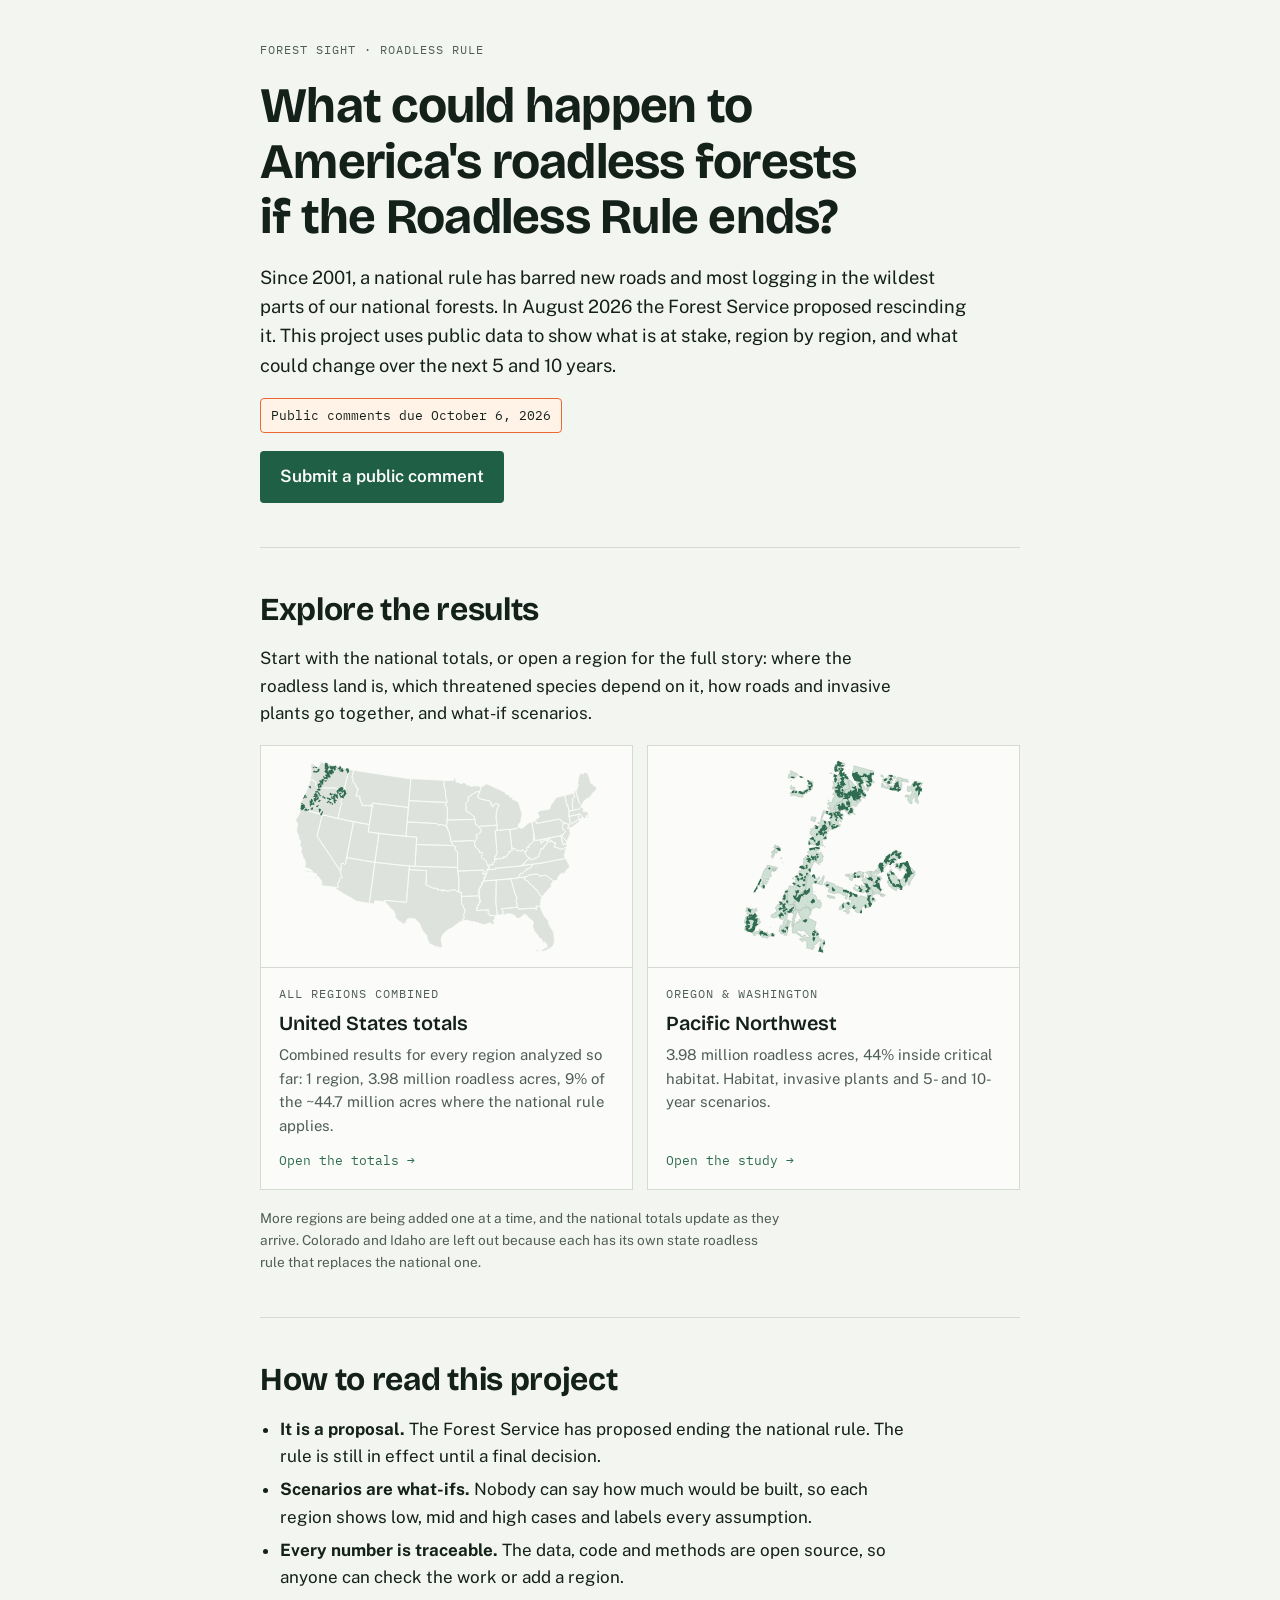
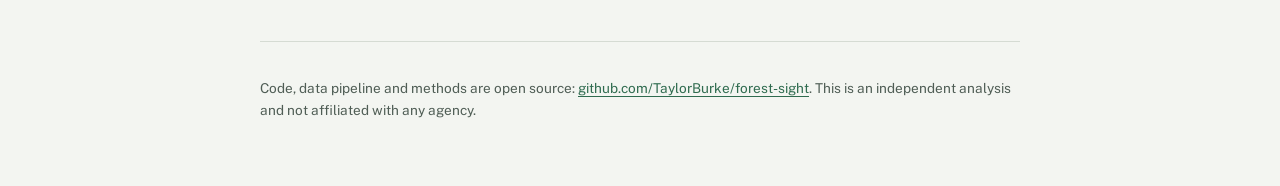
==== docs/index.html @ a88692fb "Hub cards show map thumbnails with hover effect; scenario bars share one scale across 5/10 years Co-" ====
<!doctype html>
<html lang="en"><head>
<meta charset="utf-8"><meta name="viewport" content="width=device-width, initial-scale=1">
<title>Forest Sight Roadless Rule</title>
<meta name="description" content="What could happen to America's roadless forests if the Roadless Rule ends? Open data, region by region.">
<meta property="og:type" content="website"><meta property="og:title" content="Forest Sight Roadless Rule"><meta property="og:description" content="What could happen to America's roadless forests if the Roadless Rule ends? Open data, region by region.">
<meta property="og:url" content="https://taylorburke.github.io/forest-sight/"><meta property="og:image" content="https://taylorburke.github.io/forest-sight/assets/share.png">
<meta name="twitter:card" content="summary_large_image">
<link rel="preconnect" href="https://fonts.googleapis.com">
<link rel="stylesheet" href="https://fonts.googleapis.com/css2?family=Bricolage+Grotesque:opsz,wght@12..96,500;12..96,700&family=Public+Sans:wght@400;500;600&family=IBM+Plex+Mono:wght@400;500&display=swap">
<link rel="stylesheet" href="assets/style.css">
</head><body>
<main>
<header>
  <div class="kicker">Forest Sight · Roadless Rule</div>
  <h1>What could happen to America's roadless forests if the Roadless Rule ends?</h1>
  <p class="lede">Since 2001, a national rule has barred new roads and most logging in the wildest parts of our national forests. In August 2026 the Forest Service proposed rescinding it. This project uses public data to show what is at stake, region by region, and what could change over the next 5 and 10 years.</p>
  <div class="deadline">Public comments due October 6, 2026</div>
  <a class="btn" href="https://www.regulations.gov/document/FS-2025-0001-223869" target="_blank" rel="noopener">Submit a public comment</a>
</header>

<section id="explore">
  <h2>Explore the results</h2>
  <p>Start with the national totals, or open a region for the full story: where the roadless land is, which threatened species depend on it, how roads and invasive plants go together, and what-if scenarios.</p>
  <div class="cards">
<a class="card" href="us/index.html"><div class="card-img"><svg class="thumb" viewBox="0 0 400 240" preserveAspectRatio="xMidYMid meet" aria-hidden="true"><path class="map-state" d="M326.3 106.8L323.7 97.2L302 101.5L302.7 105.5L304.5 103L305.4 103.1L306.3 101.3L306.4 101.8L307.6 102.1L308.2 102L308.3 101.1L309.3 101L309.7 100.3L311.2 100.9L311.8 100.6L311.6 101L312.4 101.4L312.7 102.6L314.6 103.1L314.3 103.8L314.8 104.3L317.1 105L317.5 104.4L318.4 105L317.5 107.3L316.9 107.7L316.6 108.8L317 109.7L318.4 109L319.2 110.4L321.4 110.4L322.1 111.2L324 112L325 111.2L326.6 111.2L327.5 110.4L330.2 109.5L330.6 107.1L330.6 106L326.3 106.8ZM346.8 75.9L345.4 75.1L344.7 73.5L342.4 74.2L343.6 78.7L343.2 79.7L344.1 80.5L343.9 79.8L347.5 77.5L346.8 75.9ZM344.8 80.5L345.2 80.9L345.8 80.7L345.3 79.3L344.8 79.6L344.8 80.5ZM99.4 26.2L94.4 25.1L89.7 45.2L90.1 46.7L89.7 47.3L90 48.8L91.4 50.4L91.6 51.6L88.6 55.6L88.3 56.6L86.9 57.6L85.3 59.9L85.4 60.9L86.5 61.4L86.8 62.1L85.5 64.5L82.4 78.6L116.5 85.1L119.5 65.9L118 63.4L117.2 64.2L117.3 65L116 64.6L115.3 64.9L115.1 64.4L113.7 64.6L112.8 64L112.1 64.9L110 64.2L109.4 65.1L108.7 64.2L108.4 61.6L107.9 61.1L107.3 61.3L106.8 60.6L107.1 59.1L106.1 57.3L106.1 55.2L105.7 55.1L106 54.5L105.4 53.7L105 53.6L102.9 55.1L102.4 54.2L101.8 54.1L102.4 53L102.1 52.4L103.2 51.8L102.9 49.6L103.4 49.5L104.7 46L103.2 45.8L103.1 44.9L102.4 45.1L102.5 44.4L101.9 44.2L102 43.3L100.4 40.2L98.4 38.5L99.1 38.2L98.6 37.6L99 37.3L99 36.5L97.7 34L99.4 26.2ZM345.2 63.4L344.1 62.5L339.7 48.1L339.5 48.7L338.6 48.4L337.9 49.1L338.2 50.8L337.9 51.2L338.3 51.7L337.8 53L338.7 54.2L338.6 54.9L336.4 57.3L337 58.7L336.1 63.1L336.8 67.5L336.5 68.8L336.9 69.4L337.3 69.7L343.8 68.2L344.9 66.6L346.6 66L346.6 65.3L347.3 65.5L345.5 64.2L345.2 63.4ZM59.7 97.5L65.6 74.6L41.4 67.7L41.3 68.9L40.8 68.5L40.4 68.9L41.3 70.3L41.2 72.3L40.4 72.8L40.7 73.4L39.8 74.4L39.7 75.9L36.9 79.3L36.8 81L37.9 82.6L38.7 85.2L38.6 87.1L37.8 88.5L37.8 91.1L37.4 92.1L39.8 97.1L40.2 99.1L39.5 100.5L40.5 100.7L41.9 102.6L41.3 107.4L41.6 108.4L43.1 110.1L42.4 115.1L43.5 116.7L44.9 121.2L46.8 123.6L46.5 125.2L47.7 126.3L47 127.7L47.3 128.3L46.6 130.6L47.7 132L49.7 132.3L52.2 133.7L53.1 133.7L54.4 135L55.2 136.8L57.1 138L58.8 138.1L59.3 139.4L58.9 140.3L59.7 141L61 141L64.3 145.7L64.7 148.3L64.4 150.2L64.9 150.6L64.8 151.3L82.4 153.2L83.1 151.6L81.8 150.4L82.3 149.2L82.2 148L82.7 148L83.7 147.1L84.2 144.1L85 143.1L87.2 142.1L87.1 141.4L85.9 140.2L85.8 138.2L85 136.7L85.2 135.7L59.7 97.5ZM53 136.7L53.6 137.1L54.3 136.7L52.8 135.6L52.1 135.8L50.5 134.9L50 135.3L48.3 134.9L47.5 133.9L46.4 134L46.7 135.1L47.9 135.5L48.7 136.8L50.3 136.4L51.5 136.9L53 136.7ZM50.7 141.8L51.3 142.9L52.3 142.7L51.5 141.6L50.7 141.8ZM38.4 101.7L38.9 102.9L39.6 102.8L39.1 101.6L38.4 101.7ZM54.4 140.9L54.5 141.7L55.1 141.8L55.2 140.9L54.4 140.9ZM57.2 141.8L58 143.7L59.5 144L59.1 142.4L58.2 141.7L57.2 141.8ZM56.3 145.2L57.2 147.7L58.3 147.6L57.2 145.1L56.3 145.2ZM332.2 98.8L333 97.7L333.9 94.7L333.4 88.8L331.2 89.1L331.4 88L332.1 87.8L332.4 84.9L327.2 83.2L325.3 86.6L326 87.4L325.4 89L325.7 89.9L326.5 90L326.7 90.9L327.3 90.9L329.2 92.5L327.1 94.5L327.2 95.1L325.6 96.4L325.2 97.6L325.6 98.1L325.5 99L327.2 100.3L329.8 103.4L331.2 101.7L332.2 98.8ZM298.4 138.7L289.8 139.5L287.7 141L285.5 141.8L284.3 144.4L286.5 145.8L287.7 145.8L290.2 149.6L291.8 150.3L292.9 151.7L294.8 152.7L294.8 153.7L295.5 153.9L296.3 155L298.1 155.8L299.1 158.7L300.8 159.8L301.7 162.4L304 163L304.1 162.3L306.2 160.4L306.9 158.7L308.6 157.7L311.1 154.3L312.2 153.9L313.5 152L313.2 150.5L314 148.5L315.1 147L316.3 146.3L307.4 140L300.3 141L300.3 140.1L299.1 138.9L298.5 139.5L298.4 138.7ZM263.5 50.1L243.7 41L242.1 41.6L238.8 43.9L238 43.7L233.7 55.3L234.8 55.7L235.4 57L241.1 58.1L243.5 59.1L244.3 58.8L246.7 59.4L246.6 60.3L248.6 61.1L248.2 63.7L249.5 63.5L249.1 64.9L249.6 65.6L250.9 65.7L251 64.7L252.5 62.6L254.4 62.5L257.3 63.8L255.2 66.8L253.9 72.9L253.7 78.8L255.1 85.7L254.6 91.6L268.5 90.1L268.5 90.6L276.5 89.3L278.1 87.3L277.9 84.6L279.2 83.8L280.7 81.7L280.7 79.2L281.9 73.8L277.7 60.5L272 57.9L271.1 57.9L272 56.1L270.7 55.3L269.1 56L268.1 54.6L267.7 52.4L265.5 53.2L264.2 52L263.5 50.1ZM236 153.5L236.9 153.1L236.1 152.5L236.7 152.7L236.7 152.2L237.3 152L237.1 151.5L237.7 151.4L237.8 151.8L238.3 151L238.2 148.8L238.5 149.3L238.9 148.8L238.2 148.6L238.4 148L238.6 148.5L239 148.4L238.7 147.3L239 147.7L239.8 147.5L240.2 146.9L239.8 146L240.4 146L240.6 145.3L241.2 145.1L241 144.3L240.5 144L241 143.2L240.4 143.2L240.8 142.5L241.2 143.1L241.5 142.8L241.3 141.8L242.1 142L241.7 141.5L242.3 140.9L241.9 141L241.6 140.4L243.2 139.6L242.7 139.2L242.9 138.9L243.5 139L242.9 138.2L238.9 138.5L240.7 135.9L240 134.4L212.1 135.5L213.4 144.2L213.3 158L214 158.8L215.2 158.3L216.2 158.7L216.3 162.9L235.1 162.3L235.4 161.9L234.8 161.4L235.6 161.2L235.8 160.1L235.4 160.4L235.1 159.6L235.6 158.8L235.1 159.4L234.7 159.2L235.1 158.5L234.5 158.9L234.8 158.4L234.4 157.9L235.1 157.6L234.4 157L235.7 157L234.9 156.3L235.9 156.2L235.4 155.6L235.7 154.9L235.2 154.5L235.9 154.7L235.8 154.3L236.5 154.2L236.6 153.7L236 153.5ZM253.4 169.9L253.9 146.1L253.2 145.4L239.8 146.3L240.2 146.8L239.8 147.5L239 147.7L238.7 147.3L238.8 148.5L238.4 148L238.2 148.6L238.9 148.8L238.5 149.3L238.2 148.8L238.3 151L237.8 151.8L237.7 151.4L237.1 151.5L237.3 152L236.7 152.2L236.7 152.7L236.1 152.5L236.9 153.1L236 153.3L236.6 153.7L235.8 154.3L236 154.7L235.2 154.4L235.7 155L235.4 155.7L235.9 156.1L235 156.2L234.9 156.6L235.7 157L234.4 157L235.1 157.6L234.4 157.9L234.8 158.4L234.5 158.9L235.1 158.5L234.7 159.2L235.1 159.4L235.6 158.8L235.1 160L235.4 160.4L235.8 160.2L235.6 161.2L234.8 161.4L235.4 161.9L234.8 162.9L235.2 163.1L235.6 162.5L235.8 163.1L235.2 164.3L235.9 164.5L235.3 165.3L235.6 165.6L236.2 165.1L235.8 165.8L236.5 166.2L235.7 165.9L235.6 166.4L236.6 166.7L236.5 167.4L237.3 167.2L236.6 167.8L236.5 168.6L236.2 168.3L235.4 168.7L235.5 169.2L236.2 169.2L236.1 168.7L236.5 169L236 169.8L235.5 169.6L236.1 170L235.4 170.5L235 171.7L234.4 171.5L234.3 172.1L234.9 172.2L234.2 172.3L234.1 173.3L233.3 173.2L234.1 173.6L233.3 174.1L233.7 175.3L233 175L233.4 176L232.5 176.2L233.2 177.7L232.7 178.2L245.5 177.4L244.9 180.2L246.1 181.7L247 183.8L249.6 183.4L251.7 183.8L252.1 183.2L255.1 183.4L253.4 169.9ZM228.7 102.4L204.8 103.3L204.9 103.7L205.5 103.5L205.5 105.4L206.6 105.9L206.9 107.6L208.7 108.8L209.8 108.7L210.2 109.3L209.8 109.6L210.2 109.9L209.6 109.9L208.8 111.4L210.1 112.6L210.5 114L212 114.5L212.1 135.5L240 134.4L240.7 135.9L238.9 138.5L243.1 138.2L243.7 137L243 136.2L244 136.1L243.4 135.6L244.1 135.1L243.7 133.7L244.2 133.6L244.4 134.5L244.9 133.1L245.8 133.4L246.3 130.3L245.8 130.3L245.3 129.5L245 129.6L245.2 130.2L244.5 129.8L243.6 128L244.1 127.1L243.4 126L243.4 124.7L241.2 123.2L240.6 123.4L240.7 122.8L239.5 122.3L237.9 120.9L237.8 120L239.1 115.8L237.1 115L236.4 115.9L235.8 115.4L235.2 112.9L231.2 109.3L230.2 106.2L230.6 104.2L228.7 102.4ZM156.2 35L99.4 26.2L97.7 34L99 36.5L99 37.3L98.6 37.6L99.1 38.2L98.4 38.5L100.4 40.2L102 43.3L101.9 44.2L102.5 44.4L102.4 45.1L103.1 44.9L103.2 45.8L104.7 46L103.4 49.5L102.9 49.6L103.2 51.8L102.1 52.4L102.4 53L101.8 54.1L102.4 54.2L102.9 55.1L105 53.6L105.4 53.7L106 54.5L105.7 55.1L106.1 55.2L106.1 57.3L107.1 59.1L106.8 60.6L107.3 61.3L107.9 61.1L108.4 61.6L108.7 64.2L109.4 65.1L110 64.2L112.1 64.9L112.8 64L113.7 64.6L115.1 64.4L115.3 64.9L116 64.6L117.3 65L117.2 64.2L118 63.4L119.5 65.9L120.1 61.8L158.8 66.6L161.4 35.4L156.2 35ZM212 131.5L212 114.5L210.5 114L210.1 112.6L208.8 111.4L209.6 109.9L210.2 109.9L209.8 109.6L210.2 109.2L209.7 108.6L208.9 108.9L207.6 107.8L167.3 106.7L165.9 130.4L212 131.5ZM262.2 119.2L263 120.2L264.5 120.8L265.1 120.2L265.5 118.2L266.4 117.9L266.7 116.7L267.8 115.9L267.5 114.3L268.5 114.1L269.1 114.5L270.1 113.6L271.2 113.4L271.3 112.7L270.7 112.5L270.9 112L270.4 111.4L270.9 111L268.5 90.1L252.7 91.7L254.4 110.7L253.9 111.1L254.2 111.8L253.8 112.5L254.8 113.8L254.6 114.6L255 115.5L253.3 119.3L253.1 119.1L252.4 119.6L252.9 120.3L252.3 120.8L252.7 120.9L252.2 121.3L252.4 121.9L252.1 122.2L252.5 122.4L251.9 122.4L252.4 122.9L252 123.1L253 123.4L253.2 122.1L253.6 122.5L254.5 122.2L254.6 122.7L254.9 122.7L255 121.6L255.5 122.1L256.3 121.8L258.1 122.8L258.4 121.8L259.7 121L260.3 121.7L260.8 121.6L260.9 122.1L261.7 121.3L261.8 119.8L262.6 119.6L262.2 119.2ZM188.5 60.8L159.4 59.2L157.4 82.2L189.1 84L191.8 85.9L192.9 85.1L196.3 85.3L196.9 85.9L199.5 86.9L199.9 88L200.9 88.2L199.8 86.2L200.9 83.2L200.7 82.4L200.2 82.3L200.5 81.1L200 80.6L200 80.2L200.9 80.2L200.9 66.1L199.6 65.1L198.7 63.7L200.2 62L200.3 61.1L188.5 60.8ZM146.6 128.9L165.9 130.4L167.8 98.8L126.8 94.7L122.5 126L146.6 128.9ZM324.6 96.1L325.7 96.1L327.2 95.1L327.1 94.5L329.2 92.5L327.3 90.9L326.7 90.9L326.5 90L325.7 89.9L325.4 89L326 87.4L325.3 86.6L327.2 83.1L326.8 82.7L325.3 82.6L324.6 81.8L324.3 80.2L323.1 80L322.4 79.1L297.2 84L296.5 80L294.9 81.3L292.5 82.2L295.8 102.5L323.8 97.2L324.6 96.1ZM81.9 46.2L89.9 48.1L89.7 47.3L90.1 46.7L89.7 45.2L94.4 25.1L62.6 16.8L63.8 18.5L63.6 19L62.2 19.2L62.3 21.4L61.4 22.3L59.1 21.9L54.1 18.5L53.7 19.8L53.1 20.5L52.8 22.2L53.5 24.5L53.3 25L53.7 25.3L53.4 27.3L53.6 28.4L53.2 32.9L52.1 36L55.6 36.9L56 38.1L57.4 38.2L58.4 39.5L58.1 42.7L58.5 43.1L60.5 44.3L62.9 43.8L64.8 44L66.4 44.9L66.6 45.4L69.6 45.1L70.3 45.7L71.8 45.9L75.6 45.2L81.9 46.2ZM235.1 162.3L216.3 162.9L216.4 170.9L217.9 172.6L217.9 174.1L218.7 174.7L218.5 175L219.2 175.8L218.9 176.3L219.6 177.4L220 177.2L219.8 177.9L220.2 178.4L219.7 178.7L220.1 179.1L219.9 180L218.7 182.3L219 183.1L218.6 183.9L219 184.2L219.1 186.1L217.6 188L218.4 189.7L219 188.9L222.4 188.6L226.5 190L228.8 190.3L230.2 189.8L231.7 191.1L233.3 190.9L235.7 192.2L238 192.7L237.7 193.3L238.3 193.6L240.9 193.2L242.3 193.3L244.4 192.2L247.3 191.5L248.3 192.2L248.5 194L250 193L250.9 193.3L252.1 191.1L250.9 190.4L250.4 189.5L252.4 187.1L252.6 185L251.9 183.8L249.6 183.4L247.4 183.9L246.7 183.5L246.1 181.7L244.9 180.2L245.5 177.4L232.7 178.2L233.2 177.7L232.5 176.2L233.4 176L233 175L233.7 175.3L233.3 174.1L234.1 173.6L233.3 173.2L234.1 173.3L234.2 172.3L234.9 172.2L234.3 172.1L234.4 171.5L235 171.7L235.4 170.5L236.1 170L235.5 169.6L236 169.8L236.5 169L236.1 168.7L236.2 169.2L235.5 169.2L235.4 168.7L236.2 168.3L236.5 168.6L236.6 167.8L237 167.8L237.3 167.2L236.5 167.4L236.6 166.7L235.6 166.4L235.7 165.9L236.5 166.2L235.8 165.8L236.2 165.1L235.6 165.6L235.3 165.3L235.9 164.5L235.2 164.3L235.8 163.1L235.6 162.5L235.1 163.1L234.8 162.9L235.1 162.3ZM356.2 40.3L356 38.4L353.1 29.9L350.2 28.4L347.2 30.7L346.2 30.4L345.9 29.1L344.9 29.1L342.5 36L342.8 38.2L342.2 38.9L342 40.2L342.8 42.4L342.2 43.4L342.4 43.9L341.2 46L341.9 46.8L340.9 46.7L341 48.3L340.3 47.6L339.7 48.1L344.1 62.5L345.4 63.5L345.5 64.2L347.4 65.4L346.9 64.1L347.1 63.8L347.7 64.1L347.9 63.7L347.1 63.6L346.9 62.8L348.4 60.2L350.7 58L351.3 57.9L351.8 56.9L352.5 57.6L352.9 57.1L352.6 56.6L353.3 56.6L353.6 56L355.2 56.5L355.7 55.3L355.2 54.6L356.1 54.4L356.6 53.5L357.7 52.8L357.8 51.4L359.2 50.4L359.3 49.7L360.5 49.5L363.1 45.5L360.8 43.1L360.1 43.1L359.9 43.7L358.8 42.7L359 41.9L358.3 41.2L358.7 41L358.4 40.4L356.2 40.3ZM328.1 53.4L319.3 55.7L317.9 57.1L315.2 61.5L313.3 63.3L311.7 68.2L301 70.2L298.4 72.2L299.5 73.6L299.7 75L300.9 76.2L300.5 77L296.5 80L297.2 84L322.3 79.1L323.1 80L324.3 80.2L324.6 81.8L325.3 82.6L326.8 82.7L327.2 83.2L332.4 84.9L332.1 87.8L331.3 88.1L331.5 89.3L336.8 87.5L344.3 81.6L344.1 80.5L343 79.7L334.1 84.9L333.8 84.7L333.2 83.9L334.4 82.7L333.8 82.1L332.6 76L332.8 70.6L331.4 64.6L330.9 63.9L330.3 64.4L330.4 62.9L329.4 60.9L329.4 57.7L328.6 56.5L328.1 53.4ZM332.1 87.4L332.1 87.4L332.1 87.4L332.1 87.4ZM332.1 87.5L332.1 87.5L332.1 87.5L332.1 87.5ZM99.3 82.2L65.6 74.6L59.7 97.5L85.2 135.7L85.3 134.9L85.9 134.4L85.7 131.8L85.9 129.4L86.3 129L86.1 127.2L88.5 127.2L89.2 128.4L89.7 128.4L90.7 127.2L99.3 82.2ZM336.9 59.7L336.5 56.9L337.6 56.3L338.6 54.9L338.7 54.2L337.8 53L338.3 51.7L337.9 51.1L338.2 50.8L328.1 53.4L328.6 56.5L329.4 57.7L329.4 60.9L330.4 62.9L330.3 64.4L330.9 63.9L331.4 64.6L332.7 70.6L337.3 69.7L336.5 68.8L336.8 67.5L336.1 63.5L336.9 59.7ZM334.1 84.9L343.5 79.3L342.3 74.1L336.9 75.4L336.7 75.7L336.6 75.4L332.8 76.3L333.8 82.1L334.4 82.7L333.2 83.9L333.8 84.7L334.1 84.9ZM325.4 97.1L325.8 96.2L325.1 96L324.5 96.1L323.7 97.2L326.3 106.8L330.6 106L329.8 103.4L327.2 100.3L325.5 99L325.4 97.1ZM156.6 169.3L159.9 130L122.5 126L116.4 170.3L122 171L122.4 167.5L133.5 168.8L132.9 168.1L133.1 167.1L156.6 169.3ZM328.9 121.7L301.3 127.1L292.7 128.1L292.8 130.1L291.9 130.2L291 132.1L289.9 131.9L289 132.4L287.9 133.9L287.3 133L286.4 134.3L285.7 134.4L285.4 135.6L284.4 135.9L282.5 137.7L280.1 138.4L279.3 139.3L279.3 140.5L277.8 141L277.8 142.9L285.5 141.8L287.7 141L289.8 139.5L298.4 138.7L298.5 139.5L299.1 138.9L300.3 140.1L300.3 141L307.4 140L316.3 146.3L318.5 145.5L319.9 146.1L320.4 143L321.7 140.7L323.6 138.8L325.1 138L326.5 137.7L327.8 138.3L330 134L333.2 131.7L333 129L328.9 121.7ZM243.5 59.1L235.4 57L234.8 55.7L233.7 55.3L235.8 49.5L232.1 49.5L225 54.6L224.6 54.3L224.1 54.6L224 55.1L223.5 55L223.7 59.6L221.5 61.1L220.6 62.5L220.6 63.6L221.4 63.8L221.9 64.6L221.3 65.9L221.2 70.1L222.7 71.5L223.9 71.5L224.5 72.4L226 72.9L226.6 74.2L229.6 76.1L230.3 77.4L230.7 80.6L231.6 81.4L231 82.4L231.2 84.2L231.8 85.5L233.8 86.2L234.3 87.2L255.1 85.7L253.7 78.8L253.9 72.9L255.2 66.8L257.3 63.8L254.4 62.5L252.5 62.6L251 64.7L250.9 65.7L249.6 65.6L249.1 64.9L249.5 63.5L248.2 63.7L248.6 61.1L246.6 60.3L246.7 59.4L244.3 58.8L243.5 59.1ZM66.4 44.9L63.3 43.7L60.5 44.3L59.6 43.9L58.1 42.7L58.5 40.3L58.3 39.2L57.4 38.2L56 38.1L55.6 36.9L52.1 36L52.4 38L51.8 38.5L51.6 40.6L46.6 53.2L44.9 56.4L43.7 57.5L42.6 59.8L41.1 61.3L42 62.8L41.1 63.9L41.2 67.4L44.3 68.6L82.4 78.6L85.5 64.5L86.8 62.1L86.5 61.4L85.4 60.9L85.3 59.9L86.9 57.6L88.3 56.6L88.6 55.6L91.6 51.6L91.4 50.4L90.3 49.5L89.9 48.1L78.9 45.5L78 45.8L75.4 45.2L74.9 45.6L73.3 45.5L71.8 45.9L70.3 45.7L69.6 45.1L66.6 45.4L66.4 44.9ZM204.6 100.8L203.4 95.7L202.9 95.7L203.1 93.7L202.5 92.8L202.7 92.3L202 92.1L201.4 90.7L201.2 88.3L199.9 88L199.5 86.9L195.9 85.2L192.9 85.1L191.9 85.9L189.4 84.5L189.1 84L157.4 82.2L156.1 97.9L167.8 98.8L167.3 106.7L207.6 107.8L206.9 107.5L206.5 105.9L205.5 105.4L205.5 103.5L204.8 103.7L204.9 103.1L204.1 102.2L204.6 100.8ZM302 168L302.5 165.4L304 163L301.7 162.4L300.8 159.8L299.1 158.7L298.1 155.8L296.3 155L295.5 153.9L294.8 153.7L294.8 152.7L292.9 151.7L291.8 150.3L290.2 149.6L287.7 145.8L286.5 145.8L284.4 144.5L284.5 143.4L285.6 142.3L285.6 141.8L269.7 143.9L274.3 160.2L276.1 163.5L275.9 164.2L276.8 164.7L275.7 165.8L275.5 168.6L276.4 170.4L276.3 173.2L278.3 176.7L296.2 175.5L296.6 177L297.4 177L297.6 175.3L297.2 174.1L297.7 173.2L300.1 173.8L301.8 173.5L301.4 173.2L301.8 171.5L301.4 171L302.2 169.2L302 168ZM275.6 168.7L275.7 165.8L276.8 164.7L275.9 164.2L276.1 163.5L274.3 160.2L269.7 143.9L253.2 145.3L253.9 146.1L253.4 169.9L255.1 183.4L256.5 182.9L257.4 183.3L260.9 182.3L261.3 181.7L260.9 181.6L261.7 180.6L261.1 180.1L261.3 178.8L259.7 177.4L259.8 176.4L277.2 174.6L276.3 173.2L276.4 170.4L275.6 168.7ZM116.5 85.1L99.3 82.2L91.8 120.9L122.5 126L126.8 94.7L115.2 93L116.5 85.1ZM294.6 95.4L292.5 82.2L288.4 83.7L282.5 88.9L280.8 89.2L278.4 88L278.1 87.3L276.5 89.3L268.5 90.6L270.9 111L271.3 110.6L272.2 111.1L273.1 110.6L274 111.3L274.8 112.9L276.9 113L278.3 113.8L279.1 113.1L280.5 113.8L281.4 113.5L282.8 112.2L283.3 113.5L284.2 113.7L285 114.7L286.5 114.2L286.6 113.1L287.3 112.8L286.8 111.4L287.6 109.4L288.3 109.6L288.6 110.4L289 109.8L289.4 109.9L288.9 108.7L289.3 108.5L289.5 107.1L290.1 107L290.6 105.8L291.2 106.3L292.1 105.8L293.8 103.6L294.6 97.9L293.8 95.9L294.6 95.4ZM212 131.5L159.9 130L159.6 133.9L178.4 135L177.7 150.3L178.2 150.2L179.6 151.8L180.5 151.5L181.5 151.9L181.8 151.3L182.8 152.3L182.9 153.2L184.2 153.2L185.6 154L186.6 153.8L187.4 154.6L188.2 153.8L189.4 154.2L189.8 153.9L189.9 155.1L190.8 155.2L190.7 156.1L191.5 156.3L192.6 155.2L193.2 156L194 155.9L194.2 156.6L195.6 155.9L196.1 157.4L197.1 155.6L198.5 156.6L199.1 155.9L199.6 156.1L199.4 156.5L200.7 157L201.2 157.7L201.5 157.1L202.2 157.2L202.5 156.6L203.4 156.3L204.5 156.6L206.1 155.7L206.4 156.2L208 156.3L208.5 155.5L210.1 156.3L210.8 157.2L211.5 157.1L211.6 157.6L213.2 158.1L213.4 144.2L212.1 135.5L212 131.5ZM278.4 130.1L254.3 132.3L252.9 132.1L253.1 133.5L245.3 134L244.3 134.5L243.9 134.2L244.1 135.2L243.4 135.6L244 136.1L243 136.3L243.7 136.9L242.9 138.2L243.5 139L242.9 138.9L242.7 139.2L243.2 139.6L241.6 140.4L241.9 141L242.3 140.9L241.7 141.5L242.1 142L241.3 141.8L241.5 142.8L241.2 143.1L240.8 142.5L240.4 143.2L241 143.2L240.5 144L241 144.3L241.2 145.1L239.8 146.3L277.8 142.9L277.8 141L279.3 140.5L279.3 139.3L280.1 138.4L282.5 137.7L284.4 135.9L285.4 135.6L285.7 134.4L286.4 134.3L287.3 133L287.9 133.9L289 132.4L289.9 131.9L291 132.1L291.9 130.2L292.8 130.1L292.5 129.5L292.8 127.9L278.4 130.1ZM142.8 96.7L156.1 97.9L158.7 66.5L120.1 61.8L115.2 93L142.8 96.7ZM345.6 66.2L343.8 68.2L332.8 70.6L332.7 76.3L336.6 75.4L336.7 75.7L336.9 75.4L344.7 73.5L345.4 75.1L346.8 75.9L347.5 77.5L348.3 78L348.8 77.7L349.3 78.9L350.7 77.8L353.6 77.9L354.6 77.3L353.7 75.8L353.2 76L353.1 76.7L351.7 76.9L351.4 76.4L350.7 76.1L352.9 74.6L352.8 75.5L353.5 75.6L353.9 75L353.8 73.3L353 71.7L352.1 70.9L348.5 71.2L348 70.5L348 68.4L348.4 67.6L348 67L347 67.1L346.6 66L345.6 66.2ZM302.3 126.9L328.9 121.7L327.5 118.9L327.5 118L328.5 115.4L328.9 111.9L329.7 111.1L330.2 109.5L327.5 110.4L326.6 111.2L325 111.2L324 112L322.1 111.2L321.4 110.4L319.2 110.4L318.4 109L317.1 109.8L316.6 108.6L317.9 106.5L317.6 105.3L316.2 104.4L314.4 104L314.6 103.1L313.9 102.6L312.9 102.7L312.6 104.2L309 102.2L309.1 104.6L306.9 108.3L306 107.8L304.9 111.4L303.7 111.3L302.5 110.5L302.1 113.1L299.8 118.1L300.3 118.5L299.7 119.2L299.9 119.6L299 120.4L298.5 120.1L297.3 121.1L296.7 120.7L296.6 121.7L294.7 122.6L293.7 121.9L292.7 123.1L291.9 123.3L290.2 122.3L289.8 120.9L287.8 123.4L285.6 124.9L284.9 126.8L283.8 127.3L283.5 128.2L280.3 129.7L302.3 126.9ZM317.1 105L317.8 106L318.4 105L317.5 104.4L317.1 105ZM230.6 79.5L200 80.2L200.5 81.1L200.1 82L200.7 82.4L200.9 83.2L199.8 86.2L200.7 88.2L201.2 88.3L201 89.3L201.8 91.7L202.7 92.3L202.5 92.8L203.1 93.7L202.9 95.7L203.4 95.7L203.4 96.2L203.9 96.4L203.7 97.2L204.2 97.6L203.9 97.6L203.9 98.4L204.4 98.6L204.1 99.5L204.6 100.8L204.1 102.1L204.8 103.2L213.7 103.2L228.7 102.4L230.2 104.2L230.8 104.2L230.6 102.8L232.3 101.8L232.4 100.6L233.2 99.5L233.1 98.4L232.1 97.3L232.4 95.9L234.7 95.4L236.4 94.3L236.6 93.1L237.3 92.5L237.4 91L237.2 90.1L235.9 89.3L235.5 88.3L234.2 87.4L233.9 86.2L231.8 85.4L231 82.9L231.6 81.4L230.7 80.7L230.6 79.5ZM122.5 126L91.8 120.9L90.7 127.2L89.9 128.3L89.2 128.4L88.4 127.1L86.1 127.2L86.3 129L85.9 129.4L85.7 131.8L85.9 134.4L85.3 134.9L85 136.7L85.8 138.2L85.9 140.2L87.1 141.4L87.2 142.1L85.2 142.9L84.2 144.1L83.7 147.1L82.7 148L82.2 148L82 148.8L82.3 149.2L81.8 150.4L82 150.9L82.9 151.2L82.9 152.6L82.3 153.3L81.3 153.1L80.4 153.9L80.2 154.9L103 168.3L116.4 170.3L122.5 126ZM188.2 153.8L187.4 154.6L186.6 153.8L185.6 154L184.2 153.2L182.9 153.2L182.8 152.3L181.8 151.3L181.5 151.9L180.5 151.5L179.6 151.8L178.2 150.2L177.7 150.3L178.4 135L159.4 133.9L156.6 169.3L133.1 167.1L132.8 167.9L133.7 169.1L134.5 169.4L135.4 171.6L137 172.5L140.3 176.9L141.5 177.4L143.3 179.1L143.6 180.9L144.5 182.2L144.4 184.6L145.4 187L147.3 188.3L148.4 189.7L150.1 190.3L150.5 191L151.6 191.2L153.3 192.8L154.5 192.8L155.4 191.4L156.3 191.1L156.3 190.1L157.9 187.1L159.9 187.1L160.4 186.2L162.1 187.1L163.8 187L165 187.5L165.7 187.1L165.7 187.5L166.6 187.5L167.2 189L167.6 188.7L167.5 189.5L168.8 190L171.3 192.9L172.3 196.4L173.4 197.8L173.7 199.5L176 201.9L176.4 203.4L178.9 205.2L179.1 205.9L178.6 207.2L179.3 207.7L179.2 209.5L180.4 210.9L181.5 214.4L183.5 214.7L184.4 215.8L186.1 215.9L187.8 217.3L191.6 217.5L192.6 218.7L193.6 219L193.6 218.5L194.3 218.1L195.7 218.1L194.1 209.2L195 206.2L196.7 203.3L201.8 199L208.1 195.8L209.7 194L212.7 192.2L212.9 191.4L216.9 189.5L218.4 189.7L217.6 188L219.1 186.1L219 184.2L218.6 183.9L219 183.1L218.7 182.3L219.9 180L220.1 179.1L219.7 178.7L220.2 178.4L219.8 177.9L220 177.2L219.6 177.4L218.9 176.3L219.2 175.8L218.5 175L218.7 174.7L217.9 174.1L217.9 172.6L216.4 170.9L216 158.4L213.9 158.8L213.5 158L213 158.2L212.6 157.7L211.6 157.6L211.5 157.1L210.8 157.3L210.1 156.3L208.5 155.5L208 156.3L206.4 156.2L206.1 155.7L204.5 156.6L203.4 156.3L202.5 156.6L202.2 157.2L201.5 157.1L201.2 157.7L200.7 157L199.4 156.5L199.6 156.1L199.2 155.9L198.5 156.6L197.8 156.4L197.5 155.6L197 155.6L196.1 157.5L195.7 157.1L195.6 155.9L194.2 156.6L194 155.9L193.2 156L192.6 155.2L191.3 156.3L190.6 155.9L190.8 155.2L189.9 155.1L189.8 153.9L189.4 154.2L188.2 153.8ZM197 37.2L161.4 35.4L159.4 59.2L200.3 61.1L200.2 58L199.1 55.6L199.4 53.3L198.9 52.7L198.9 48.1L197.4 43.8L197.2 40.6L197.7 39.6L197 37.2ZM285.6 124.9L287.8 123.4L289.8 120.9L288.8 121L288.4 120.3L287.6 120.2L287.4 119.5L286.1 118.3L286.2 117.9L284.9 116.6L285.3 115.8L284.9 114.3L283.3 113.5L282.9 112.2L280.6 113.8L279.1 113.1L278.3 113.9L276.9 113L274.8 112.9L274 111.3L273.1 110.6L272.1 111.1L271.2 110.6L270.4 111.4L270.9 112L270.7 112.5L271.3 112.7L271.2 113.5L270.1 113.6L269.1 114.5L268.5 114.1L267.5 114.3L267.8 115.9L266.7 116.7L266.4 117.9L265.5 118.2L265.1 120.2L264.5 120.8L263 120.2L262.3 119.1L262.6 119.6L261.8 119.8L261.7 121.3L260.9 122.1L260.8 121.6L260.3 121.7L259.7 121L258.4 121.8L258.1 122.8L256.1 121.7L255.5 122.1L254.9 121.6L254.8 122.8L254.5 122.2L253.6 122.5L253.1 122.1L253.2 123.1L252.4 123.2L251.7 124.3L252.4 125.7L249.9 126.6L249.8 127.5L250.4 128.5L250.2 129.1L247.2 128.2L246.3 128.7L245.8 129.7L246.3 130.3L245.9 131.4L246.3 131.9L245.8 132.2L246.1 132.7L245.7 133.5L244.9 133.1L244.6 134.1L253.1 133.5L252.9 132.1L254.3 132.3L280.2 129.9L283.5 128.2L283.8 127.3L284.9 126.8L285.6 124.9ZM243.6 133.8L243.9 134.2L244.2 134.2L244.2 133.6L243.6 133.8ZM312.6 104.2L312.4 101.4L311.6 101L311.8 100.6L311.2 100.9L309.7 100.3L309.3 101L308.3 101.1L308.6 101.4L308.2 101.4L308.5 101.7L308.2 102L306.9 102L306.2 101.3L305.4 103.1L304.5 103L302.6 105.5L302 101.5L295.8 102.5L294.6 95.4L294 95.6L294.6 97.9L293.8 103.6L292.1 105.8L291.2 106.3L290.6 105.8L290.1 107L289.5 107.1L289.3 108.5L288.9 108.7L289.4 109.9L289 109.8L288.6 110.4L288.3 109.6L287.6 109.4L286.8 111.4L287.3 112.8L286.6 113.1L286.5 114.2L285 114.6L285.3 115.8L284.9 116.6L287.4 119.5L287.6 120.2L288.4 120.3L288.8 121L290.1 121.1L289.7 121.5L290.8 122.8L291.9 123.3L292.7 123.1L293.7 121.9L294.7 122.6L296.3 121.9L296.8 121.4L296.7 120.7L297.3 121.1L298.5 120.1L299 120.4L300 119.6L299.7 119.2L300.3 118.5L299.8 118.1L302.1 113.1L302.5 110.5L303.7 111.3L304.9 111.4L306 107.8L306.9 108.3L309.1 104.6L309 102.2L312.6 104.2ZM315 216.8L317 212.4L316.1 202.1L310.8 193L310.3 191.5L310.5 189.9L310 188.9L306.7 185.2L304.1 180.7L301.8 174.9L301.8 173.5L300.1 173.8L297.7 173.2L297.2 174.1L297.6 176.9L296.8 177.1L296.2 175.5L278.3 176.7L277.2 174.6L259.8 176.4L259.7 177.4L261.3 178.8L261.1 180.1L261.7 180.6L260.9 181.6L261.3 181.7L260.8 181.9L261 183.2L266.3 181.7L269.1 181.7L273.3 183.4L274.2 184.1L275.5 186.4L276.7 186.3L278.2 186.8L280.4 185.6L282.2 183.9L283.3 183.6L283.8 182.3L284.4 182.1L286.5 183L287.2 184.1L288.1 184.6L288.5 185.7L289.9 186.5L291.3 188.6L293 188.6L294.2 191.6L294 193.3L293.3 194.3L293.7 197.1L294.6 198.5L294.9 200.1L298.9 205.1L300.2 207.8L301.4 208.5L302.5 208.4L304 211.7L304.9 212.6L306.2 212.5L307.5 213.3L308.4 214.5L308.9 216.7L310 217.5L307.7 217.9L305 219.9L302.9 220.4L302.1 221.7L302.9 221.6L303.4 222.2L304.1 221.9L305.3 222.7L306.1 222.3L306.1 221.8L306.8 222.2L307.9 221.6L308 221L311.1 219.9L315 216.8ZM296.5 222.1L297.4 223.2L297.3 222.4L299.8 222L299.8 221.5L299.2 220.6L298 220.6L296.8 221.2L296.5 222.1ZM252.9 119.3L255 115.5L254.6 114.6L254.8 113.8L253.8 112.5L254.2 111.8L253.9 111.1L254.4 110.7L252.7 91.7L254.6 91.6L255.1 85.7L234.3 87.2L235.7 88.5L235.9 89.3L237.2 90.1L237.4 91.7L237.3 92.5L236.5 93.1L236.4 94.3L234.7 95.4L232.4 95.9L232.1 97.3L233.1 98.4L233.1 99.7L232.4 100.6L232.3 101.8L230.7 102.8L230.9 104L230.2 105.4L231.2 109.3L235.2 112.9L236 115.7L236.5 115.8L237.1 115L239.1 115.8L237.8 120L237.9 120.9L239.5 122.3L240.7 122.8L240.6 123.4L241.2 123.2L243.4 124.7L243.4 126L244.1 127.1L243.6 128L245.1 130.2L245 129.6L245.3 129.5L246.1 130.2L245.8 129.5L246.9 128.2L250.2 129.1L250.4 128.5L249.8 127.5L250 126.6L252.4 125.7L251.7 124.4L252.4 123.2L251.9 122.4L252.5 122.4L252.1 122.2L252.4 121.9L252.2 121.3L252.7 120.9L252.3 120.8L252.9 120.3L252.4 119.6L252.9 119.3ZM207.9 37.2L197 37.3L197.7 39.6L197.2 40.6L197.4 43.8L198.9 48.1L198.9 52.7L199.4 53.3L199.1 55.6L200.2 58L200.4 59.9L200.2 62L198.7 63.7L199.6 65.1L200.9 66.1L200.9 80.2L230.6 79.5L230.3 77.4L229.2 75.7L226.6 74.2L226 72.9L224.5 72.4L223.9 71.5L222.7 71.5L221.2 70.1L221.3 65.9L221.9 64.6L221.4 63.8L220.6 63.6L220.6 62.5L221.5 61.1L223.7 59.6L223.5 55L224 55.1L224.4 54.3L225 54.6L232.1 49.5L235.8 49.5L238 43.7L235.8 44L234.5 43.1L231.2 43.5L230.5 42.3L228.5 43.7L226.9 44.1L227 43.6L226.2 43.6L226.1 42.9L224.8 42.7L224.3 41.7L223.2 41.8L223.2 42.7L222.6 42.9L222.1 41.4L220.8 41.1L221.1 40.4L219.4 39.8L217.9 39.8L216.8 40.2L216.8 40.5L215.1 40.8L214.8 39.9L210.5 39.1L209.6 34.7L208.9 34.3L207.8 34.2L207.9 37.2Z"/><path class="map-ira" d="M64.8 74.4L65 74.1L64.7 74.4L64.8 74.4ZM55.4 62.6L55.1 62.8L55.7 62.9L55.4 62.6ZM44.2 68.5L45.1 67.9L45.3 67L44.7 67L44.2 68.5ZM60.5 65.1L60.1 65L59.9 65.6L60.1 65.7L60.5 65.1ZM62.7 69.1L62.1 69L62.2 69.5L62.7 69.6L62.7 69.1ZM54.9 67.1L54.4 67.2L54.8 67.8L54.9 67.1ZM44.8 66.9L45.2 66.4L44.8 66.4L44.8 66.9ZM45.9 65.5L45.4 65.8L45.8 65.9L45.9 65.5ZM47.3 68.6L46.8 68.6L46.8 69.2L47.3 68.6ZM60.2 65.6L60.5 65.1L60.3 65.2L60.2 65.6ZM50.3 69.7L50.4 69.5L50.6 69.2L50.3 69.1L50.3 69.7ZM42.5 67.1L43 67.2L43 67L42.5 67.1ZM56.1 61.9L56.1 61.7L55.8 62.1L55.9 62.7L56.2 62.3L56.1 61.9ZM52.4 63.7L52.5 63.9L52.6 63.8L52.7 64.3L52.9 63.7L52.4 63.7ZM62.4 70.1L62.3 70.7L62.5 71.1L62.8 70.4L62.4 70.1ZM64.9 74.2L64.9 73.9L64.5 74L64.6 73.8L64.4 72.8L64 74.2L64.9 74.2ZM43.4 67.1L43.7 67.1L43.7 67L43.7 66.8L43.5 67L43.5 66.8L43.2 66.6L43.1 66.6L43.4 67.1ZM53.7 60.8L53.5 61.6L54.2 61.7L53.8 61.5L54.1 61.4L53.7 60.8ZM53.2 63.6L52.6 63.5L53 63.7L53.2 63.6ZM45.7 65.5L46 64.8L45.5 64.8L45 65.2L45.2 65.3L45.3 65.1L45.4 65.1L45.5 65.1L45.5 65L45.7 65.5ZM59.9 65.6L60.1 65L60 65L59.5 65.4L59.9 65.6ZM53.3 63.3L53 63.4L53.4 63.4L53.3 63.3ZM43.3 64.6L43 64.4L43 64.8L43.3 64.6ZM65.5 72.1L65.7 72L65.5 71.5L65.3 72L65.5 72.1ZM46.9 69.3L47.4 68.7L47.4 68.6L47.5 68.6L47.5 68.5L47.5 68.5L47 68.7L46.8 69.1L46.9 69.3ZM44 68.5L44.4 67.6L43.5 68.2L44 68.5ZM43.2 67.4L42.8 67.5L43.2 67.7L42.7 67.8L42.7 68L43.2 67.8L43.2 67.4ZM43.3 65.8L43.6 65.7L43.3 65.3L43.3 65.8ZM53.8 68.4L53.2 68.1L53.6 68.6L53.8 68.4ZM46.9 69.1L47.6 69.1L47.8 69L47.5 68.8L46.9 69.1ZM44 62.8L43.7 62.4L43.6 62.3L43.4 62.4L44 62.8ZM44.8 66.4L45.4 65.7L45.2 65.6L44.8 66.4ZM53.6 68.3L53.9 68.3L53.6 68.1L53.6 68.3ZM48.4 69.1L48 68.9L48 69.5L48.4 69.1ZM48.8 69.6L48.5 69L48.3 69.4L48.8 69.6ZM43.6 68.4L43.3 67.9L43.1 68.3L43.6 68.4ZM55.6 62.5L55.5 62.1L55.5 62.6L55.6 62.5ZM43 66.3L43.3 65.9L43.2 65.7L43 65.9L43 66.3ZM54.3 62L53.9 62.3L53.5 62.2L54.1 62.4L54.3 62ZM53.1 61.8L52.4 61.8L52.5 62.1L53.1 61.8ZM63.8 69.3L63.4 68.9L63.4 69.5L63.8 69.3ZM43.2 65.1L45 65.1L45.7 63.9L44.7 64.8L44.8 64.2L43.9 64.3L43.2 65.1ZM45.5 66.5L46.1 66.4L45.6 66.1L45.5 66.5ZM42.8 65.9L42.9 65.4L42.7 65.7L42.8 65.9ZM55.9 62.7L56 62.2L55.9 62.2L55.5 62.6L55.9 62.7ZM62.8 68.3L62.4 68.5L62.9 68.9L63 68.7L62.8 68.3ZM43.8 66L43.4 65.6L43.5 66.2L43.8 66ZM45.3 63.6L44.9 63.6L44.3 63.9L45.1 64.1L45.3 63.6ZM79.1 24.5L78.7 24.3L78.9 24.4L78.8 24.5L79.5 24.8L79.3 24L79.1 24.5ZM87.6 26.5L87.1 26.1L86.9 26.1L87.6 26.5ZM75.9 28.6L75.1 27.9L75 27.1L74.4 27.2L74.7 28.1L75.9 28.6ZM84.9 24.2L84.9 23.7L84.7 24.2L84.9 24.2ZM71.2 25.3L70.8 25.7L71.2 26.1L71 25.8L71.2 25.3ZM70.7 25.7L70.7 25.3L70.4 25.2L70.3 25.6L70.7 25.7ZM93.4 28.1L93.2 27.7L93.1 28.5L93.4 28.1ZM83 24.2L83.5 24.2L83.6 24L83 24.2ZM78.8 22.8L78.4 23.2L78.8 23.2L78.8 22.8ZM77.2 23.2L77.1 22.5L76.5 23.2L75.4 22.6L75.7 23.3L76.6 23.3L77.2 23.2ZM78 22.9L77.6 22.6L77.3 22.6L77.6 23.3L78 22.9ZM70.5 21.7L70.1 22L70.4 22.1L70.1 22.4L70.5 22.4L70.2 23L70.7 23.1L71.4 22L70.8 22.7L70.5 21.7ZM94 26.7L93.7 27.1L93.9 27.3L93.9 27L94 26.7ZM93.5 25.3L92.9 25.3L92.8 25.4L92.6 25.7L92.9 25.9L93.5 25.3ZM68.6 20.9L68.7 21.7L68.9 21.7L69 21.6L69 21.2L69.1 21.1L69.5 21.5L69.1 21.1L69 21.1L69 21.5L68.8 21.5L68.6 20.9ZM70.9 24.2L70.7 24.5L70.9 24.5L71.1 24.8L70.8 24.6L71.1 25.1L71.2 24.7L70.9 24.2ZM69.2 24.1L69 23.8L68.8 24L68.7 23.6L68.6 24.2L69.2 24.1ZM69.2 20.4L69 19.9L68.8 20.4L68.9 20.7L69.2 20.4ZM71.6 23.5L72.1 23.8L71.7 23.2L71.6 23.5ZM79.1 25.8L78.8 25.2L78.8 25.8L79.1 25.8ZM78.9 24.5L78 24.6L78.7 25.2L78.9 24.5ZM86.5 26.4L85.8 27.1L86.6 27.2L86.5 26.4ZM93.5 26.5L92.9 26L92.8 26.2L93 26.8L93.5 26.5ZM93.6 27.4L93.8 26.8L93.5 26.5L93.1 27L93.6 27.4ZM75.2 22L73.8 22.3L74.8 24.2L75.5 23.7L76.2 23.8L75.2 22.5L75 22.5L74.8 22.3L75.2 22ZM77.1 28.2L76.4 28L77 28.4L77.1 28.2ZM88.1 56.2L88.1 55.7L87.8 56.1L88.1 56.2ZM87.8 26.9L87.4 27L87.6 27.2L87.8 26.9ZM86.9 25.3L86.7 26L87.1 26.1L87.2 25.9L86.9 25.3ZM84.6 25.2L84.6 24.8L84.4 24.7L84.2 24.7L84.1 25.1L84.6 25.2ZM68.7 20.6L68.7 20.7L69.1 20.9L68.7 20.6ZM78.8 23.2L78.2 23.1L78.4 24.1L79.2 23.7L79 22.4L79.4 22.6L79.7 22.5L79.2 22.3L79 22.4L78.8 23.2ZM76.5 24.3L75.5 23.7L75.1 24.3L74.6 24.2L73.9 22.4L74.5 24.3L75.7 24.6L76.5 24.3ZM69 24.4L68.7 23.9L68.6 24.3L69 24.4ZM92.7 27L92.5 27L93 27.2L92.7 27ZM71.8 23.2L71.9 22.7L71.5 22.8L71.4 23L71.8 23.2ZM71.1 23.9L70.7 23.6L70.8 23.7L71.1 23.9ZM70.9 26.5L70.5 25.9L70.5 26.1L70.5 26.2L70.9 26.5ZM87.1 27.5L87.2 26.8L86.7 27L87.1 27.5ZM70.1 21.8L70.9 21.5L71.1 21.1L71 20.9L70.6 20.8L71 21.2L70.4 21.3L70.1 21.8ZM76.8 24.9L76.5 24.5L76.6 24.4L76.5 24.3L76.4 24.5L76.8 24.9ZM83.2 24.4L83.6 24.3L83.7 23.9L83.3 23.9L83.6 24L83.2 24.4ZM87 24.8L86.3 25.4L86.2 26.3L86.8 25.2L87.1 25.3L87 24.8ZM70.6 20.1L70.2 19.8L70 19.8L70.2 20.1L70.6 20.1ZM79.2 23.8L78.7 24.2L79.1 24.5L79.3 24.4L79.2 23.8ZM93.1 27.7L93.4 27.3L93.1 27.5L93.1 27.7ZM80 22.6L79.8 22.2L79.7 22.4L80 22.6ZM76.4 26.4L76.2 26L75.6 25.3L75.9 26.1L76.4 26.4ZM78.5 25.8L78.1 26L78.5 26L78.5 25.8ZM92.4 24.8L91.5 25.4L91.7 26.2L91.7 25.8L91.9 26.1L92.4 25.6L92.4 24.8ZM92.5 26.6L92.9 26.6L92.7 26.5L92.5 26.6ZM68.8 23.4L69.2 23L68.4 22.7L68.7 23L68.8 23.4ZM85 27L85.9 27.2L85.6 26.7L85 27ZM72.1 23.7L72.4 23.4L71.9 23.2L72.1 23.7ZM85 27L84.9 26.6L84.8 27L85 27ZM92.5 27.5L92.4 26.7L92.3 27L92.5 27.5ZM67.8 34.7L67.5 34.5L67.7 34.9L67.8 34.7ZM73 33.4L73.3 33.1L73.2 32.8L73 33.4ZM56.7 27.4L56.3 27.5L56.2 27.9L56.5 27.9L56.7 27.4ZM72.5 33L71.8 32.8L72.2 33L72.5 33ZM59.7 27.5L59.9 27.8L60 27.7L60.4 27.7L60.3 27.5L59.7 27.5ZM69 34.6L68.7 35L69.3 35.1L68.9 34.9L69 34.6ZM58.7 27.9L59.4 28.2L59 27.7L58.7 27.9ZM59 28.2L58.6 27.6L58.3 27.6L58.2 28L59 28.2ZM70.9 31.1L71.4 31.4L71.3 31.2L70.9 31.1ZM70 34.4L70.6 34.5L70.7 34.5L70.8 34.4L70 34.4ZM69.8 32.3L69.9 32.9L69.9 33L70 32.5L69.8 32.3ZM69.9 32.5L70.2 33.1L70.3 32.4L69.9 32.3L70.4 31.9L70 31.8L69.8 32.1L69.9 32.5ZM63.7 40L63.3 40L63.3 40.4L63.7 40ZM86.9 46.1L86.3 45.9L86.5 46.3L86.6 46.3L86.9 46.1ZM73.2 32.6L73.3 33.5L73.8 33.6L73.6 32.5L73.2 32.6ZM73.1 28.9L72.5 28.1L73 29.1L73.1 28.9ZM75.4 29.3L75.9 29.1L75.3 28.6L75.4 29L75.4 29.3ZM75.3 29.4L75.3 28.6L74.6 28.9L75.3 29.4ZM70.1 33.7L69.8 33.9L70.1 33.9L70.1 33.7ZM69.7 34.3L69.3 33.9L69.5 34.3L69.7 34.3ZM57.5 27.9L57 27.8L57.1 28L57.5 27.9ZM70.3 32.5L70.8 32.9L71.5 32.6L71.3 32.1L71.4 31.9L71.7 32.6L72.3 33L72.5 32.8L72.4 32.2L71.7 32.2L71.3 31.6L70.6 31.9L70.3 32.5ZM70.6 31.8L70.9 31.4L70.8 31.1L70.6 31.8ZM73.6 33.7L73.1 33.5L73.2 33.7L73.6 33.7ZM74.3 29.5L74.3 29.1L74 29.3L74.3 29.5ZM75.3 29.8L75.1 29.4L75.1 29.7L75.3 29.8ZM74.3 26.6L74.6 26.2L73.7 26.4L74.3 26.6ZM69.7 27.4L69.5 27L69.6 27.4L69.2 27.3L68.9 27.5L69.6 27.5L69.7 27.4ZM77.4 28.9L77.5 28.4L76.8 28.6L77.4 28.9ZM70.7 35.4L69.9 34.5L70.3 35.3L70.7 35.4ZM76.3 27.9L76.7 27.8L76.7 27.2L76.3 27.2L76.3 27.9ZM75.7 29.8L76 29.1L75.4 29.6L75.7 29.8ZM72.4 31.2L72 30.8L72.2 31.4L72.4 31.2ZM70 34.5L69.3 34.5L70.1 35L70 34.5ZM70.9 27.8L70.4 28.1L70.9 28.2L70.9 27.8ZM61.1 25.4L61.7 25.4L61.3 25.1L61.1 25.4ZM73.7 27.7L73.3 27.8L73.3 27.2L73.2 28L73.4 28.5L73.6 28.1L73.8 28.2L73.5 28.6L73.9 29.4L73.9 28.5L73.7 27.7ZM69.8 27.8L70.3 28L70.6 27.8L69.9 27.4L69.8 27.8ZM74.4 27.3L73.9 27.5L73.7 27.9L74.5 27.6L74.4 27.3ZM71 28.6L70.5 28.5L71 28.7L71 28.6ZM62 26L61.8 25.8L61.9 26.4L62 26ZM72.2 29.5L71.7 29.4L71.4 29.6L72.2 29.5ZM69.7 25.5L69.4 25.9L69.8 26L70 26.8L70.4 26.4L69.7 25.5ZM60.4 27.5L60.3 27.2L60 27.5L60.4 27.5ZM74.8 28.1L74.6 27.5L73.7 27.9L74 29.3L74.7 29.4L74.1 27.9L74.8 28.1ZM70.2 27.1L69.6 26.2L69.2 26.3L69 26.6L68.7 26.3L69 26.6L69.6 26.4L69.9 27L69.6 27.5L68.8 27.4L69 28L69.6 27.9L70.2 27.1ZM61.2 26.6L61.2 27L61.5 27.1L61.5 27L61.2 26.6ZM71.2 24.1L71.4 23.6L71 23.5L71.2 24.1L70.8 23.7L70.6 24.1L71.2 24.1ZM74.7 30.1L74.4 29.6L74 29.4L74.2 30L74.7 30.1ZM73 29.4L72.1 28.9L71.5 29L71.8 29.3L73 29.4ZM74.6 28.3L74.3 27.8L74.1 27.9L74.6 28.3ZM58.4 23.2L58.6 23.4L59 23.5L59.1 23.4L58.4 23.2ZM76.2 24.9L75.9 25.4L75.7 25.1L76.1 25.6L76.2 24.9ZM70.6 24.9L70.3 25L70.6 25L70.6 24.9ZM56.7 23.6L56.1 23.4L56 23.5L56.7 23.6ZM71.5 29L72.1 28.8L71.4 28.1L71.4 28.6L71.9 28.7L71.5 29ZM72.7 29.6L72.3 29.7L72.4 29.9L72.7 29.6ZM61.3 26.2L61.2 26.6L61.4 26.8L61.3 26.2ZM70.8 28.6L70.7 29L70.1 29.2L70.9 29.1L70.8 28.6ZM76.3 26.8L76 26.9L76 27.6L76.3 27.4L76.3 26.8ZM76 26.9L75.5 26.8L75.3 28L76.1 28.5L75.6 28.1L76 26.9ZM85.2 22.9L85.4 23.2L85.4 23L85.2 22.9ZM69.6 19.1L70 19.7L70.6 19.3L69.6 18.8L69.4 19.1L69.9 19.1L70.1 19.3L69.6 19.1ZM85.1 23.3L84.8 22.8L84.6 22.9L85.1 23.3ZM75.1 28.5L74.9 28.4L74.7 28.4L74.6 28.9L75.1 28.5ZM69.3 28.1L69.3 28.6L69.8 29.1L70.2 28L69.3 28.1ZM73.4 28.5L72.8 27.8L73.1 28.8L73.4 28.5ZM72.8 34.2L72.8 33.5L72.7 33.9L72.8 34.2ZM72.8 30.5L72.7 31L72.5 30.7L72.2 30.6L72.9 31.4L72.8 30.5ZM75.1 28.5L75 28.2L74.8 28.2L75.1 28.5ZM74.9 29.6L74.2 28.6L74.2 28.7L74.2 28.9L74.9 29.6ZM72.5 28.2L72.2 28.5L71.6 28.1L72.4 28.8L72.5 28.2ZM87.5 46.2L88 45.6L87.2 46L87.5 46.2ZM89.5 48.7L89.5 49.5L90 49.9L90 49.3L89.5 48.7ZM89 52.4L89.3 52.3L89.2 52.4L88.9 52.6L88.9 52.8L89.4 52.4L89.2 51.8L89 52.4ZM85.2 51.4L85 50.8L85.2 51.7L86.1 51.8L85.2 51.4ZM62 47L61.8 46.3L61.9 46.8L62 47ZM74.8 52.3L74.5 52.2L74.7 52.5L74.3 52.5L74.2 52.5L74.2 52.6L74.6 52.7L74.8 52.3ZM89.8 53.4L89.6 51.6L89.7 53L89.4 52.9L89.2 54.1L89.8 53.4ZM63.7 42.7L63.4 42.8L63.8 43.1L63.7 42.7ZM90.9 50.9L90.7 50.5L90.1 50.8L90.1 51.1L89.9 51L90.2 52.4L90.9 50.9ZM83.7 48.4L83.3 48.3L83.8 48.6L83.7 48.4ZM87.9 49L88.2 49.3L88.3 49.2L88 48.7L88.6 48.5L88 48.6L87.9 49ZM84.7 48.8L85.9 47.9L85.1 47.9L85.4 48L84.9 48.2L84.7 48.8ZM84.3 47L83.8 47.5L84 47.2L83.6 47.1L83.1 47.8L83.1 48.1L84.1 47.8L84.3 47ZM89.7 50.7L90.1 49.8L90.2 50.1L90.3 49.8L90.3 50L90.5 49.6L90 49.4L89.5 50.7L89.7 50.7ZM63.7 42.9L63.2 42.8L63.2 43.2L63.6 43.3L63.7 42.9ZM90.1 50.6L90.3 50.1L90.3 50.1L90.1 50.6ZM61.5 41.4L62.3 41.6L62.4 41.3L62.2 41L61.5 41.4ZM89.8 51.5L90 50.6L89.8 50.7L89.8 51L89.9 52.8L91.3 51.4L90.9 50.9L90.2 52.4L89.8 51.5ZM82.6 50.7L82.1 50.5L82.3 51L82.6 50.7ZM84.5 46.8L83.8 46.7L84.1 47.1L84.5 46.8ZM81.5 49.1L81.7 50L81.7 49.9L81.5 49.1ZM90.5 49.7L89.8 48.1L89.6 48L89.6 48.7L90.5 49.7ZM84.7 47.8L84 47.9L84.4 48.2L84.7 47.8ZM86.1 54.7L85.9 55.2L86.5 55.4L86.1 55.2L86.1 54.7ZM88.1 49.2L87.8 49L87.9 48.8L87.8 48.7L87.8 48.7L87.5 49.8L88.1 49.2ZM85.8 48.2L85.6 48L85.2 48.2L84.9 48.9L85.2 48.2L85.8 48.2ZM61.4 44.7L62.3 44.4L62.3 44.1L61.3 44.3L61.4 44.7ZM86.5 47.5L85.9 47.3L85.2 47.4L85.5 47.6L86.5 47.5ZM87.1 49.4L86.7 48.7L86.6 49.5L87.1 49.4ZM84.4 46.3L84.7 46L84.2 46.3L84.4 46.3ZM82.4 48.4L81.8 48.5L81.6 48.9L81.5 49.3L81.7 49.9L82.6 50.4L82.4 49.9L82.6 49.9L82.6 49.7L82.5 49.5L82.1 49.8L81.7 49.7L82.1 48.6L82.4 49L82.4 48.4ZM52.4 44.4L52.6 44.9L52.7 44.7L52.4 44.4ZM89.5 51.6L88.9 52.8L89.4 52.7L89.3 53.1L89.6 52.3L89.5 51.6ZM65.6 41.2L66.1 41.2L66.1 40.9L65.9 40.9L65.6 41.2ZM69.6 37.7L69.3 37.6L68.8 38.1L68.1 38L68.9 38.2L69.6 37.7ZM63.8 42.2L64.1 43.1L64.1 42L63.8 42.2ZM62.8 41.8L62.5 41.7L62.8 42.2L62.8 41.8ZM84.7 46.3L84.2 46.3L83.8 46.6L84.6 46.8L84.7 46.3ZM89.4 48.4L88.7 48.6L89.4 49.4L89.5 49L89.4 48.4ZM86.8 46.4L86.7 46L86.6 46.3L86.8 46.4ZM65.9 36.6L65.6 36.5L65.8 36.9L65.9 36.6ZM65.2 38.8L65.6 38.5L65.1 38.3L65.2 38.8ZM63.3 38.4L63.4 37.8L63.1 37.7L63 38.3L63.3 38.4ZM64.8 38.2L64.9 39L65.1 39L65.1 38.6L64.8 38.2ZM65.4 37.9L65.7 37.7L65.6 37.4L65.4 37.9ZM65.5 37.5L65 37.7L65.6 38.4L66 37.8L65.5 38.2L65.5 37.5ZM86.7 45L86.6 44.9L86.7 45.1L86 45.3L86 45.5L86.7 45.3L86.8 45.2L86.7 45.1L86.7 45.1L86.7 45ZM65.8 38.8L66 38.4L65.6 38.5L65.8 38.8ZM85.3 46.2L85.6 45.9L85.5 45.6L85.3 46.2ZM67.4 34L67.8 34.4L67.4 33.8L67.4 34ZM66 39.4L65.5 39.4L65.6 39.8L65.9 39.7L66 39.4ZM70.1 31.6L70 31.4L69.5 31.7L69.8 31.8L70.1 31.6ZM87.4 46.4L87.1 46.8L87.2 47L87.5 47.1L87.8 46.7L87.4 46.4ZM85.8 46L85.9 45.3L85.8 45.3L85.8 46ZM90.7 50.5L90.6 50L90.6 49.7L90.5 49.9L90.7 50.5ZM61.1 43L61.4 42.8L61.1 42.4L61.1 43ZM65.8 37.6L66 37.8L66 37.8L65.7 37.4L65.5 38.2L65.8 37.6ZM64.9 38.6L64.6 39.5L64.6 38.6L64.4 39.5L64.1 39.2L63.9 39.4L64.6 40.1L65.2 39.8L64.7 39.4L64.9 38.6ZM67.3 37.1L67 36.8L67.1 37.2L67.3 37.1ZM63.1 38.2L63.3 38.4L63.3 38.3L63.3 38.3L63.2 38.2L63.3 38.2L63.5 38L63.4 37.8L63 37.6L63.4 37.8L63.1 38.2ZM82.6 50.1L82.7 50.3L82.7 49.6L82.6 50.1ZM71.9 56.6L71.1 56.5L71.3 56.9L71.9 56.6ZM72.3 56.9L72 56.5L71.9 56.6L72.3 56.9ZM76.6 56.2L76.1 56.3L75.9 56.7L76.3 56.8L76.6 56.2ZM79 61.1L78.7 59.9L78.4 60.3L78.7 60.4L78.7 61L79 61.1ZM78.9 60.9L79.2 60.3L79 60.6L78.9 60.6L78.9 60.5L78.8 60.3L78.9 60.9ZM59 49.7L58.6 49.5L58.4 49.8L59 49.9L59 49.7ZM79 55.9L78.5 55.6L78.2 54.9L78.1 55.5L79 55.9ZM58.9 53.2L58.9 52.9L58.6 53.1L58.9 53.2ZM78.1 55L78.1 54.6L77.6 54.6L78.1 55ZM61.5 50.5L61.1 50.4L61.4 50.9L61.5 50.5ZM68.5 56.4L68 56.1L68.2 56.6L68.5 56.4ZM86.1 54.7L85.5 54.8L85.7 55.2L86.1 54.7ZM59.5 53.8L59.6 53.8L59.6 53.6L59.9 53.6L59.8 53.2L59.5 53.8ZM58.8 51.9L58.4 51.6L58.4 51.9L58.8 51.9ZM80.9 54.4L80.6 55.1L80.8 55.1L80.7 55.3L81.1 55.3L81 55.5L81.2 55.8L81.8 55.9L81.5 54.4L80.9 54.4ZM61 47.9L61.1 47.8L60.9 47.6L61 47.9ZM74.3 51.7L74.9 51.4L74.5 51.5L74.4 51.4L74.3 51.7ZM87.2 54.8L86.8 54.8L86.5 55.1L87.3 55.3L87.2 54.8ZM87.8 54.9L87.3 55.1L87.9 55.9L88.3 55.4L87.8 54.9ZM79.2 53.6L79.5 53.5L79.4 53L79.2 53.6ZM61.2 47.7L61 47.4L61.7 47.6L61.2 47.1L60.5 47.3L61.2 47.7ZM80.6 54.9L80 55L80.1 55.3L80.6 55.3L80.6 54.9ZM81.5 52.8L81.5 53.1L81.3 52.8L81.2 52.8L81.1 52.9L81.3 53.4L81.7 53.3L81.5 52.8ZM78.1 55.1L77.8 55.5L78.7 56L78.1 55.5L78.1 55.1ZM84.5 51.8L84 51.8L84.2 52.3L84.4 52.3L84.5 51.8ZM84.5 53.2L84.6 53.6L85.1 54.2L85.1 53.8L84.5 53.2ZM63 47.1L62.9 47.5L63.3 47.7L63.1 47.5L63 47.1ZM79.4 53.5L79.6 53.3L79.4 53L79.4 53.5ZM90.4 50.6L90.5 50.2L90.4 50.1L90.4 50.6ZM81.1 53.6L80.8 53.6L80.5 54.1L80.8 54.3L81.1 53.6ZM63.2 43.8L62.4 44.2L62.7 44.5L63.1 44L63.5 44.3L64.1 44.1L63.2 43.8ZM62.3 47.2L62.7 47L62 47L62.3 47.2ZM82.1 56.2L81.5 56L81.9 56.5L82.1 56.2ZM77.8 57L78.2 56.8L78.5 56.8L78.2 56.2L77.7 56.5L77.8 57ZM75.2 52.5L75.4 52.6L75.6 52.4L75.5 52.6L75.7 52.6L75.9 52.2L75.3 52.3L75.2 52.5ZM75.8 55.5L75.7 55.9L76.1 56L75.9 55.8L75.8 55.5ZM62.4 47L62.5 46.8L62.2 46.7L62.4 47ZM79.4 53L78.8 52.7L78.8 53L78.2 53L78.9 53.4L79.4 53ZM87.6 53.7L87 53.4L87.6 54.2L87.6 53.7ZM52.4 44.6L52.4 44.2L51.7 44.2L52.2 44.7L52.4 44.6ZM58.4 57.9L58.6 58.4L58.8 58.1L58.4 57.9ZM45.1 56.8L45.9 55.8L45.7 55.8L45.1 56.8ZM62.1 60.1L62.5 59.7L61.8 59.9L62.1 60.1ZM72.8 60.2L72.2 60.3L72.7 60.6L72.8 60.2ZM46.9 53.3L46.9 53.9L47.1 53.3L46.9 53.3ZM58.1 56.6L57.3 56.9L58 57.1L58.1 56.6ZM58.4 58.2L58.2 58L58.2 58.3L58.4 58.2ZM79 61.1L79.4 60.4L79 61L78.8 60.3L79 61.1ZM57.7 55L58.4 55.4L58.5 55.3L58.1 54.9L57.7 55ZM61 56.4L61.3 56.2L61.1 56L61 56.4ZM61 57L60.8 56.4L60.6 56.9L60.4 56.7L60.6 57L61 57ZM73.5 57.9L73.7 57.5L73.2 57.2L73 57.5L73.5 57.9ZM57.5 57.7L57.3 57.9L57.4 58.3L57.4 58.1L57.5 57.7ZM73.4 58.2L73.2 57.8L73 58.3L73.4 58.2ZM58.7 58L59.2 58L59.1 57.8L58.9 57.8L59.2 57.8L58.8 57.6L58.7 58ZM68 56.3L68 55.7L67.9 55.7L68 56.3ZM78.7 58.6L78.1 59.1L78.6 59.7L78.7 58.6ZM79.1 60.5L78.8 59.5L78.8 60.3L79.1 60.5ZM59.3 53L59 52.8L59.1 53.1L59.3 53ZM48.1 55.2L47.7 55.1L47.6 55.2L47.8 55.4L47.7 55.6L47.9 55.7L48.1 55.2ZM63 54.1L63.2 53.9L62.6 54L63 54.1ZM62.6 60L62.3 59.1L61.9 59.6L62.5 59.5L62.6 60ZM57.1 54.4L56.8 54.6L57 54.6L57.1 54.4ZM57.6 52.8L58.1 53.2L58.1 53L57.6 52.8ZM73.2 57.2L73.4 57.2L73.4 57.2L73.1 56.9L73.2 57.2ZM80.1 59L79.6 58.9L79.7 59.2L80.1 59ZM58 53.3L58 53.1L57.9 53.2L57.8 53.1L57.7 53.1L58 53.3ZM78.1 55L77.8 55.1L77.8 55.4L77.9 55.4L78.1 55ZM66.5 55.2L66.4 54.8L66.1 55.1L66.5 55.2ZM62.7 52.4L62.5 51.9L62.1 52L62.1 52.5L62.4 52.1L62.7 52.4ZM57.8 52.4L57.6 52.2L57.2 52.5L57.6 52.6L57.8 52.4ZM60.5 49.5L60.2 49.2L60.4 49.6L60.5 49.5ZM71.2 61.6L70.9 60.7L70.9 61.2L71.2 61.6ZM60 57L60 56.5L59.9 56.5L59.8 56.7L59.8 56.7L59.7 56.8L59.7 57.2L60.2 57.6L60.7 57.3L60 57ZM58.8 49.5L59.4 49.8L59.5 49.7L59 49.4L58.8 49.5ZM59.8 55L59.3 54.9L59.5 55.1L59.8 55ZM75.2 58L74.3 57.7L74 57.3L74.4 58L75.2 58ZM46.5 54.7L46.7 53.8L46.3 54.8L46.5 54.7ZM78.7 58.4L79 58L78.4 58.1L78.7 58.4ZM56.7 58.3L56.6 58.3L57.1 58.5L57.1 58.3L57.1 58.2L56.7 58.3ZM54.2 58.4L54.1 57.8L54 57.8L53.7 58.3L54.1 58.5L54.2 58.4ZM57.1 59L57.1 58.6L56.8 58.4L56.8 58.7L57.1 58.9L57.1 59L57.1 59L57.1 59ZM54.2 60.5L53.8 60.4L53.7 60.7L53.9 60.8L54.2 60.5ZM58.2 59.6L58.6 58.4L58.3 58.3L58 59.2L57.6 59.4L57.9 59.6L58 59.2L58.2 59.6ZM57.6 59.2L58 59.2L58.2 58.3L57.6 59.2ZM54.7 60.2L54.7 59.5L54.5 59.6L54.7 60.2ZM74.4 60.8L73.9 61.4L74.2 61.8L74.6 61.5L74 61.5L74.4 60.8ZM76.3 62.4L76.1 62.9L76.4 63L76.5 62.6L76.3 62.4ZM53.6 58.9L53.9 59.2L54.1 58.9L54.1 58.6L53.6 58.9ZM57.1 59L57.9 58.7L57.2 58.5L57.1 59ZM53.1 60.2L52.8 60.2L52.8 60.5L53.3 60.4L53.1 60.2ZM52.5 59.9L52.7 60.1L53 60L52.9 59.9L52.7 59.9L52.5 59.9Z"/></svg></div><div class="card-body"><span class="kicker">All regions combined</span><h3>United States totals</h3>
<p>Combined results for every region analyzed so far: 1 region, 3.98 million roadless acres, 9% of the ~44.7 million acres where the national rule applies.</p><span class="go">Open the totals →</span></div></a>
<a class="card" href="pnw/index.html"><div class="card-img"><svg class="thumb" viewBox="0 0 400 240" preserveAspectRatio="xMidYMid meet" aria-hidden="true"><path class="map-forest" d="M173.5 138.9L169.8 148.8L169.8 154.4L166.3 159.2L165.4 158.6L163.7 160.1L162.1 166.7L157.6 168.6L156.9 170.7L158.9 173.8L158.8 177L164.6 178.2L165.2 176.2L168.2 174.8L170.6 175.5L170.9 174.2L173.7 175L173.5 176.3L174.9 176.7L174.5 178.3L175.7 178.6L177.2 176.4L181.2 174.4L185.2 176L186.6 173.8L186.9 169.4L184.5 168.7L185.9 167.1L182.4 166.5L180.8 161.6L176.9 160.5L177.5 156.5L176.2 149.6L177.6 149.5L179 144.4L180.8 142.6L178.6 139.5L176 142L175.2 139.6L173.5 138.9ZM169.7 171.7L169.2 172.4L169.7 172.5L169.7 171.7ZM179.7 157.6L180 157.5L179.7 157.4L179.7 157.6ZM172 164.8L171.8 164.8L172 164.9L172 164.8ZM171.5 168.8L171.5 169L171.6 168.8L171.5 168.8ZM179.8 157.7L180 157.7L180 157.6L179.8 157.7ZM172 167.1L172.1 167.2L172.1 167.1L172 167.1ZM178.7 158.5L178.8 158.5L178.8 158.5L178.7 158.5ZM178.4 157.9L178.5 157.9L178.5 157.9L178.4 157.9ZM178.4 157.6L178.4 157.6L178.4 157.6L178.4 157.6ZM156.1 193.6L154.3 192.4L155.1 193.9L154.7 195.6L155.6 195.8L155 196.7L155.9 196L155.9 194.3L157.1 195.2L155.2 198.4L155.5 202.6L159.6 202.7L164.3 206.3L167.5 207.2L170.2 205.2L168.2 204.4L166.6 206.1L164.6 205.3L164.3 203.7L160.9 202.7L160.4 199L164.9 200.3L167.5 199.5L173.9 206.3L173.5 207.5L169.8 206.9L168.1 208.2L163.7 208.4L163.3 210L165.7 210.7L166.2 212.1L167 212.3L167.2 209.8L171.1 211.7L171.1 216.6L172.3 216.9L170.4 218.5L177.8 220.5L179.6 217.1L177.5 216.5L178 214.9L180 215.4L184.5 211.3L186.1 212.2L187.2 209.4L184.8 208.8L183.3 204.4L183.9 202.4L182.2 202L182.3 200.7L179.5 198.2L181.3 190.5L172.4 186.1L173.6 183.4L175.3 182.6L175.7 178.6L174.5 178.3L174.9 176.7L173.5 176.3L173.7 175L170.9 174.2L170.6 175.5L166.7 175.3L164.6 178.2L159.8 176.9L157.4 177.8L155.3 181.1L157.1 181.6L154.8 190.4L155.6 192.7L156.2 191L156.7 192.3L157.5 191.7L158.2 188.7L157 188.4L158.5 186.6L160.3 179.7L162.8 179.9L162.4 182.9L164.2 183.8L163.7 185.4L165 184.5L164.7 187.4L165.9 186.9L167.5 188.1L166.7 189.8L166.1 187.6L164.7 188.7L162.9 187.7L162.4 191.3L161.7 189.9L161.2 190.8L160.2 190.1L159.9 192.4L158.3 191.9L157 194.2L157.4 192.8L156.1 193.6ZM153.8 189.4L153.5 190.3L151.3 188.7L150.4 192.7L149 193.1L147.8 196.6L146.6 196.6L145.6 200.2L146.6 201L145.2 203.1L148.9 205L150.9 199.8L150.1 198.8L152.2 195.3L152.1 193.2L153.2 191.3L153.8 189.4ZM188.8 209.8L186.6 213.7L185.1 214.1L185.6 217.7L184.3 222.2L188.4 223.2L188.6 220.8L187.5 219.9L190.4 213.8L190.5 210.3L188.8 209.8ZM146.7 205.3L147.3 205L146.9 204.9L146.7 205.3ZM149.4 205.2L149 205.3L149.3 205.6L149.4 205.2ZM162.2 180.2L161.8 180.3L162.2 180.5L162.2 180.2ZM161.2 180.5L161 180.5L161.2 180.7L161.2 180.5ZM154.8 193.7L154.7 193.9L154.9 193.8L154.8 193.7ZM146.4 204.9L146.4 205.1L146.5 204.8L146.4 204.9ZM154.8 193.5L154.7 193.6L154.8 193.7L154.8 193.5ZM156.5 195.4L156.5 195.6L156.6 195.4L156.5 195.4ZM184.1 201.1L184.1 201.2L184.2 201.2L184.1 201.1ZM166.8 190L166.9 190L166.9 189.9L166.8 190ZM171.4 206.4L171.4 206.5L171.4 206.5L171.4 206.4ZM184.2 215.3L184.3 215.4L184.2 215.3L184.2 215.3ZM184 200.9L184.1 201L184.1 201L184 200.9ZM176.6 185.9L176.6 185.9L176.6 185.9L176.6 185.9ZM155.6 192.7L155.6 192.7L155.6 192.7L155.6 192.7ZM187.4 76.8L184.7 84.3L183.4 82.6L182.7 83.7L187.8 85.9L190.3 85.4L190.9 83.9L192.6 84L188.7 86.5L184.2 86.1L183.6 88.3L179.9 85.9L177.9 89.6L174.9 89.6L176.7 92.3L174.4 92.6L175 96.4L176.7 96.8L177 95.6L179.4 98L180.8 97.6L180.5 98.8L176.8 97.8L176.2 100.2L174.9 99.8L172.8 106.2L175.2 106.5L175.1 105.2L176.3 105.5L176.3 107L177.4 106.2L179.6 107.7L179.1 106.3L186.3 108.2L188.5 104L187.3 103.2L188 100.8L191.7 101.6L192.4 92.6L195 92.3L194.7 88.4L198.2 83.4L196.8 81.3L193.4 82.3L187.5 79.8L187.4 76.8ZM180.6 76.8L178.9 77.4L176.6 76.3L175.4 80.3L179.6 82.2L181.3 78.1L180.6 76.8ZM188.9 108.3L188.6 106.5L187.9 108.7L188.9 108.3ZM181.9 107.4L181.4 107.7L181.8 107.8L181.9 107.4ZM184.6 108.7L183.9 108.4L184.3 109L184.6 108.7ZM191.5 84.1L191.3 84.3L191.5 84.4L191.5 84.1ZM193.9 110.9L193.8 111.1L193.9 111.1L193.9 110.9ZM190.8 109.1L191.1 109L191.2 108.9L190.8 109.1ZM190.6 109.1L190.6 109.3L190.7 109.2L190.6 109.1ZM172 99.8L172 99.9L172.1 99.8L172 99.8ZM189.3 101.7L189.5 102L189.5 101.9L189.3 101.7ZM190.5 109.2L190.4 109.3L190.5 109.3L190.5 109.2ZM177.9 107.7L177.8 107.8L178 107.8L177.9 107.7ZM178 107.8L178.1 107.8L178.2 107.9L178 107.8ZM173 110.3L172.9 110.4L173.1 110.3L173 110.3ZM173.1 110.3L173.1 110.3L173.2 110.3L173.1 110.3ZM190.4 109.5L190.5 109.6L190.5 109.5L190.4 109.5ZM190.2 110L190.2 110L190.3 110.1L190.2 110ZM184.5 109.2L184.5 109.3L184.6 109.2L184.5 109.2ZM189.8 109.6L189.7 109.7L189.8 109.7L189.8 109.6ZM176.1 97L176 97L176.1 97L176.1 97ZM189.8 109.5L189.8 109.5L189.8 109.5L189.8 109.5ZM190.2 109.2L190.2 109.3L190.2 109.3L190.2 109.2ZM189 102.4L189.1 102.4L189.1 102.4L189 102.4ZM174.7 109.6L174.7 109.6L174.8 109.6L174.7 109.6ZM185.6 85.3L185.6 85.3L185.6 85.3L185.6 85.3ZM190.2 109.3L190.2 109.4L190.2 109.3L190.2 109.3ZM173.8 110L173.8 110L173.7 110L173.8 110ZM189.9 109.8L189.9 109.8L189.9 109.8L189.9 109.8ZM234.1 157.4L236.8 158.9L236.3 164.3L229 162L228.6 163.7L226.1 163.1L224.5 160.9L218 158.1L217.8 160.3L218.9 160.8L216.6 164.5L217.2 166.7L220.6 166.8L219.2 168.2L219.2 170.8L216.7 171.2L217 169.3L216 169L214.2 169L213.9 170.4L211 169.7L206.3 174.6L206.1 177.2L208.6 177.4L210.5 175.3L212.6 175.3L214.2 176.1L213.9 177.3L210.5 178.7L214.5 179.7L214.1 181.3L216 181.8L217.5 180L216 175.7L218.4 176.3L220.3 174.2L224.4 179.9L228.7 181L230.3 179.7L230.9 173.3L238.3 175.3L238.3 173.6L240.1 173.4L241.8 169.2L243.4 168.3L239.7 165.3L239.2 163.5L243.2 158.7L242.5 157L236.7 152.7L236.7 151L233.9 149.9L233 151.9L231 151.8L230.5 149.9L230.1 153.3L223.3 150L223.3 151.6L228 153L226.5 155.5L223.5 154.5L223.6 153L221.4 153.1L221.8 155.1L225.2 157.3L233 159L234.1 157.4ZM220.3 184.1L220.2 184.1L220.3 184.2L220.3 184.1ZM225.2 165L225.1 164.9L225.1 165L225.2 165ZM229 160.5L229 160.5L229 160.5L229 160.5ZM229 160.4L229 160.4L229 160.4L229 160.4ZM228.8 160.3L228.8 160.4L228.8 160.3L228.8 160.3ZM228.9 160.3L228.9 160.3L228.9 160.3L228.9 160.3ZM234.1 160.3L234.1 160.3L234.1 160.3L234.1 160.3ZM234.1 160.3L234.1 160.3L234.1 160.3L234.1 160.3ZM234.1 160.3L234.1 160.3L234.1 160.3L234.1 160.3ZM195.2 66.7L200.8 68.7L198.2 69.3L196.3 67.5L194 67.2L194.6 68.7L197.1 69.4L196.4 71.8L189.1 69.8L186.9 77L188.1 77.4L189.8 72.5L196.9 74.6L196.9 77.1L197.8 77L200.4 73.7L200.3 71.8L202.6 71.5L201.9 69.1L202.8 67.6L201.2 66.9L201.1 64.7L203.4 64.2L203.4 62.6L207.1 60.3L209.6 59.9L209.9 57.7L211.3 57L210.8 54.7L212.1 53.7L210.6 51.2L212.5 48.7L212.2 47.4L215 47.2L217.8 45.2L215.8 40.1L217.3 36.7L214.6 34.5L215.4 34L213.1 32.2L213.5 31.1L211.8 31.1L212.3 28.5L210.6 29.9L209 28.3L210.4 24.9L208.9 23.3L209.4 22.1L211.4 22.7L212.5 18.9L204.5 16.6L203.2 20.4L202.4 20.2L202.3 23.6L200.9 24.5L201.7 27.1L207 28L207 32.5L210.7 31.6L213 32.7L212.4 34.7L208.2 33.9L207.6 35.9L209.1 36.8L209.2 39L205.8 38.8L205.4 40.2L202.2 37.9L200.5 39.1L198.8 38.7L199.9 39.4L199.7 41.5L201.4 42.6L199.3 43.2L201.4 45.2L204.4 45.6L206.1 47.2L205.8 48.4L204.8 47.2L204.8 48.5L202.1 48.7L202.2 51.5L199.8 50.6L199.2 52.7L201.5 53.8L201 55.8L199.7 55.9L198.3 61.2L194.2 60.9L193.5 63.2L196 63.9L195.2 66.7ZM206.8 35.7L204.6 32.5L200.4 30.4L199.8 33.7L202 33.9L201.1 36.9L204.8 37.9L205.6 36.6L205.3 38.2L206 38.4L206.8 35.7ZM199.8 44.6L198.6 46.4L199.9 46.7L200.3 46.1L201.3 47.6L201.5 46.7L202.5 47.6L203.6 46.7L199.9 45.9L199.8 44.6ZM199.3 44.9L199.1 44L198.9 44.7L199.3 44.9ZM197.1 29.4L197.8 29.9L198 29.3L197.1 29.4ZM201.9 48.6L201.5 47.8L201.3 48.4L201.9 48.6ZM193.5 66.6L194.2 66.5L194 66L193.5 66.6ZM204.3 47.1L204.2 46.2L204.1 47L204.3 47.1ZM198.7 45.4L199.2 45.3L198.8 45.1L198.7 45.4ZM194.8 58.7L194.4 58.5L194.4 58.7L194.8 58.7ZM201 45.5L201.2 45.8L201.3 45.6L201 45.5ZM198.8 29.6L198.6 29.3L198.6 29.6L198.8 29.6ZM196.6 29.2L196.2 29.3L196.5 29.5L196.6 29.2ZM195.2 58.8L194.9 58.6L195.2 58.9L195.2 58.8ZM200.6 45L200.7 45.2L200.8 45L200.6 45ZM200.3 44.5L200.4 44.7L200.5 44.5L200.3 44.5ZM204.2 53.3L203.9 53.4L204.1 53.5L204.2 53.3ZM196.8 29.8L196.8 29.6L196.5 29.8L196.8 29.8ZM195.2 59.2L195 59.2L195.1 59.4L195.2 59.2ZM200.8 45.7L200.5 45.9L200.6 45.9L200.8 45.7ZM204.3 45.9L204.1 45.9L204.2 46.1L204.3 45.9ZM205.2 46.4L205 46.5L205.3 46.6L205.2 46.4ZM206.8 33.7L206.7 33.2L206.7 33.1L206.6 33.5L206.8 33.7ZM195.9 29.5L196.2 29.6L196.1 29.4L195.9 29.5ZM204.3 48L204.2 48.2L204.5 48L204.3 48ZM205.5 31.7L205.4 31.8L205.5 31.7L205.5 31.7L205.5 31.7ZM198 68.3L198.1 68.5L198.2 68.4L198 68.3ZM200.1 46.7L200.3 46.9L200.3 46.7L200.1 46.7ZM194.2 58.6L194.1 58.6L194.2 58.7L194.2 58.6ZM207.1 35.7L207.3 35.7L207.3 35.6L207.1 35.7ZM205.3 31.7L205.6 31.7L205.7 31.5L205.3 31.7ZM203.1 30.1L203.3 30.3L203.3 30.1L203.1 30.1ZM207 37.3L207 37.5L207.1 37.4L207 37.3ZM205 31.2L205 31.4L205.1 31.1L205 31.2ZM210.8 32.5L210.5 32.6L210.8 32.6L210.8 32.5ZM203.9 46L203.7 46.1L203.9 46.1L203.9 46ZM207.3 35.4L207.3 35.5L207.3 35.1L207.3 35.4ZM207.3 35.6L207.3 35.5L207 35.7L207.3 35.6ZM198.4 46.4L198.5 46.4L198.5 46.2L198.4 46.4ZM205.2 31.7L204.9 31.6L205.1 31.7L205.2 31.7ZM201.8 50.7L201.6 50.7L201.8 50.7L201.8 50.7ZM205.1 39.4L205.1 39.5L205.3 39.4L205.1 39.4ZM205.1 55.3L205 55.4L205.1 55.4L205.1 55.3ZM193.1 64.9L193 65L193.2 64.9L193.1 64.9ZM203.7 47.8L203.6 47.9L203.8 47.8L203.7 47.8ZM201.4 50.6L201.4 50.7L201.5 50.6L201.4 50.6ZM207.3 35.1L207.3 35.2L207.3 35L207.3 35.1ZM197.5 29.2L197.5 29.3L197.6 29.2L197.5 29.2ZM203.6 53.7L203.6 53.7L203.8 53.8L203.6 53.7ZM206.9 36.8L206.9 36.9L207 36.9L206.9 36.8ZM206.8 37.8L206.8 37.9L206.9 37.9L206.8 37.8ZM207.1 37.6L207.2 37.6L207.1 37.5L207.1 37.6ZM196 29.3L196 29.4L196 29.4L196 29.3ZM206.1 55.4L206.1 55.5L206.2 55.5L206.1 55.4ZM208.3 56L208.4 56.1L208.4 56.1L208.3 56ZM206.1 32.5L206.1 32.7L206.1 32.5L206.1 32.5ZM198.5 29.2L198.3 29.3L198.5 29.3L198.5 29.2ZM206.2 55.6L206.3 55.6L206.3 55.6L206.2 55.6ZM205.8 31.5L205.7 31.5L205.9 31.5L205.8 31.5ZM205.1 31.3L205.1 31.2L205 31.4L205.1 31.3ZM194.1 58.5L194 58.6L194.1 58.5L194.1 58.5ZM205.3 38.9L205.3 39L205.3 39L205.3 38.9ZM196.1 59.5L196.1 59.5L196.2 59.5L196.1 59.5ZM206.9 37.8L206.8 37.8L206.9 37.8L206.9 37.8ZM211.3 32.6L211.3 32.7L211.3 32.6L211.3 32.6ZM207.2 35.2L207.2 35.1L207.2 35.2L207.2 35.2ZM197.1 29.4L197.1 29.4L197 29.3L197.1 29.4ZM208.3 56L208.4 56.1L208.3 56L208.3 56ZM205.2 31.7L205.2 31.7L205.3 31.7L205.2 31.7L205.2 31.7ZM207.3 35.6L207.3 35.6L207.3 35.6L207.3 35.5L207.3 35.6ZM207.2 35.2L207.2 35.3L207.2 35.2L207.2 35.2ZM202.9 29.9L202.8 29.9L202.9 29.9L202.9 29.9ZM194.2 58.5L194.1 58.5L194.2 58.5L194.2 58.5ZM207 37.5L207 37.6L207 37.5L207 37.5ZM207.1 35.8L207.2 36L207.1 35.8L207.1 35.8ZM207.1 37.5L207.1 37.5L207.1 37.5L207.1 37.5ZM204.9 31.5L204.9 31.6L204.9 31.5L204.9 31.5ZM205.6 31.7L205.6 31.7L205.7 31.7L205.6 31.7ZM205.3 39L205.3 39L205.3 39L205.3 39ZM204.9 31.5L204.9 31.5L204.9 31.5L204.9 31.5ZM204.6 54.5L204.6 54.5L204.7 54.5L204.6 54.5ZM207.2 35.3L207.2 35.3L207.3 35.3L207.2 35.3ZM167.6 122.3L168.3 122.9L167.4 125.8L167.7 126.3L168.3 126.6L166.3 129.3L168.5 130.9L168.2 132L170.8 132.1L174.6 135.7L179 125.1L184.2 127.8L184.7 126.2L186.3 126.6L186.9 124.6L188.2 124.5L187.9 120.9L189.5 119.9L188.1 120L188.6 118.1L186.5 116.2L186.5 114.4L183.4 118L184.1 115.5L181.1 114.7L181.6 113.1L183.8 113.3L183.1 111.8L184.4 111.2L181.5 110L179.3 110.8L179.4 111.8L179 110.8L174 112.1L173.5 113.9L171.4 115L176.6 118.2L175.9 119.4L172.4 117.5L171.5 120.8L169.6 119.8L167.6 122.3ZM167.4 122.7L167.7 123.2L167.8 122.8L167.4 122.7ZM167.2 126.6L167.7 126.3L167.3 126.2L167.2 126.6ZM184.5 128.5L184.9 128.4L184 128.1L184.5 128.5ZM167.5 122.5L167.2 122.2L167 122.5L167.5 122.5ZM185.3 129L185.6 129L185.3 128.9L185.3 129ZM191.9 114.7L192 114.7L191.9 114.6L191.9 114.7ZM191.7 113.3L191.8 113.3L191.8 113.3L191.7 113.3ZM183.7 114L183.7 114L183.7 114L183.7 114ZM168.8 110.3L168.9 110.2L168.9 110.2L168.8 110.3ZM184.9 115.3L184.9 115.3L185 115.3L184.9 115.3ZM193.1 119.9L193.1 119.8L193.1 119.8L193.1 119.9ZM184.4 115.5L184.4 115.6L184.4 115.6L184.4 115.5ZM192 114.8L192 114.8L192 114.8L192 114.8ZM201 149.4L192.3 146.6L191.6 149L190 148.6L189.7 149.8L192.1 150.5L192.4 152.7L195.6 153.6L194.9 156.4L194.1 156.2L194.4 158L200.8 160.1L204.6 158.9L208.3 159.8L210 161.6L213.5 162L212.6 165.3L214.3 166L216.1 159.4L215 159.2L216.3 157.6L210.3 155.7L210.3 153.9L205 152.5L205.2 151.7L202.5 151.9L201 149.4ZM200.4 163.1L193.3 161.4L193.2 163.3L197 165.2L197.2 164.4L201.3 165.4L201.6 163.8L200.4 163.1ZM189.8 153.6L189.9 153.6L189.9 153.5L189.8 153.6ZM184.3 149.1L184.2 149.2L184.3 149.2L184.3 149.1ZM184.3 149L184.3 148.9L184.3 148.9L184.3 149ZM190.3 140.8L188.9 140.4L186.9 144.9L182.9 147.6L182.3 146.6L183.7 144.1L185.3 143.7L184.6 141.4L183.5 143.1L182 143.1L181.4 145.3L180 145.2L178.4 148L183.4 149.4L184.5 148L184.3 149.7L187.7 150.6L190.3 140.8ZM154.7 53.6L155.1 53.5L156 52.7L157.8 54.2L158.2 52.9L161.6 54.9L166.8 55.5L167.9 51.4L170.6 51.3L172.1 49.1L173.8 49.7L174.7 46.4L176.7 47.3L178 39L172.1 36.9L172.8 41.4L171.3 43.2L172.8 43.7L171.4 47.5L167.1 48.6L166.8 50.6L162.5 49L160.9 49.5L158.3 47.4L152.5 51.2L155.3 52.5L154.8 52.9L154.7 53.6ZM160.5 29.9L153.2 26.6L153.4 28.9L155.3 29.9L151.5 30.3L151 34.9L152.4 35L152.9 32.9L158.5 34.7L159.6 32.8L158.5 31.2L159.8 30.9L162.2 32.1L160.5 29.9ZM158.5 44.9L153.7 43.9L152.9 45.9L157.3 47.4L158.5 44.9ZM163.4 32.5L164.4 33.7L167.7 34.7L167.4 33.8L163.4 32.5ZM153.7 43.2L154.8 42.7L154 42.4L153.7 43.2ZM154.9 47.5L154.3 47.5L155 48.1L154.9 47.5ZM154.4 37.5L154 37.6L154.4 37.7L154.4 37.5ZM154.1 53.7L154.5 53.7L154.7 53.6L154.1 53.7ZM153.7 37.2L153.8 37.5L153.9 37.4L153.7 37.2ZM153.9 53.6L153.4 53.8L154.1 53.7L153.9 53.6ZM168.7 35L168.8 35.1L169 35.2L168.7 35ZM176.4 47.5L176.6 47.6L176.6 47.5L176.4 47.5ZM150.1 44.6L150 44.6L150.2 44.8L150.1 44.6ZM177.6 44.2L177.6 44.3L177.6 44.3L177.6 44.2ZM169.1 68L169.1 68L169.1 68L169.1 68ZM154.3 37.8L154.3 37.9L154.3 37.9L154.3 37.8ZM169.3 54.3L169.3 54.3L169.4 54.3L169.3 54.3ZM169.3 54.3L169.3 54.3L169.3 54.3L169.3 54.3ZM169.3 54.3L169.3 54.3L169.3 54.3L169.3 54.3ZM136 206L134.9 202.9L130.4 204.1L127.5 202L123.3 201.4L119.9 198L118.9 201.2L116.5 200.5L115.1 202.3L113.8 200.6L113.4 202.2L111.8 201.7L114 200L116.7 193.9L118.6 193.6L119.1 191.9L120.3 192.3L121 189.8L119.4 189.3L120 187L115.7 187.1L117.4 185.1L114.9 179.9L117.6 178.2L111.8 176.1L111.4 177.3L108.3 176.6L109.4 175.4L108.2 175.1L107 176.2L106.2 174.4L104.8 179.1L106.8 179.7L106 182.1L108.5 182.4L107.8 184.8L105.4 184.1L103.1 191.7L105.5 192.4L105 194L106.6 193.6L106.3 194.9L104.9 194.4L103.4 199.1L111.5 201.7L114.2 206L117.2 203.2L120.6 204.3L123 207.5L126 207.2L128 208.5L131.1 205.9L136 206ZM152 178.8L147.8 179.7L146.1 182.6L139.5 184.1L143.6 186L143 187.5L145.1 188.3L145.7 186.4L146.6 187.6L144.5 194.9L142.4 194.5L142 195.5L141 201L142.9 201.9L142.9 203.3L144.6 203.8L146.3 201.7L145.6 200.2L146.6 196.6L147.8 196.6L149 193.1L150.4 192.7L151.3 188.7L149.4 188.2L150.1 183.1L151.6 180.7L153.5 180.6L152 178.8ZM115 176.1L116.2 177.3L117.3 176.3L115.9 175.9L115 176.1ZM106 194.1L106.2 194.4L106.2 194.2L106 194.1ZM131.9 196.8L132.1 197.1L132.2 196.8L131.9 196.8ZM142.2 186.7L142.1 186.4L142.1 186.7L142.2 186.7ZM127.9 201.7L127.7 201.8L127.9 201.8L127.9 201.7ZM141.6 185.9L141.9 186L141.8 185.7L141.6 185.9ZM142.6 187.2L142.8 187.3L142.8 187.1L142.6 187.2ZM104.2 195.7L104.3 195.5L104.1 195.6L104.2 195.7ZM127.9 201.9L127.9 202.1L128 202L127.9 201.9ZM142.9 187.1L143.1 187L142.9 186.9L142.9 187.1ZM128.3 201.5L128.5 201.4L128.4 201.3L128.3 201.5ZM128.2 201.3L128.1 201.5L128.2 201.3L128.2 201.3ZM142.5 187.4L142.6 187.5L142.6 187.4L142.5 187.4ZM142.3 186.1L142.4 186.1L142.5 186L142.3 186.1ZM142.8 186.3L143 186.2L142.9 186.2L142.8 186.3ZM142.5 186L142.6 186.1L142.6 186L142.5 186ZM128.5 200.9L128.6 200.8L128.5 200.8L128.5 200.9ZM142.1 186.1L142.2 186.3L142.2 186.2L142.1 186.1ZM142.5 186.4L142.5 186.5L142.6 186.4L142.5 186.4ZM136.1 204.4L136.2 204.4L136.1 204.3L136.1 204.4ZM141.8 186.1L141.8 186.2L141.9 186.2L141.8 186.1ZM128.3 201.5L128.4 201.7L128.4 201.6L128.3 201.5ZM128.9 201L129 201.2L128.9 201L128.9 201ZM115.7 197.9L115.8 197.9L115.9 197.9L115.7 197.9ZM128.6 200.6L128.5 200.7L128.6 200.7L128.6 200.6ZM141.2 193.7L141.2 193.8L141.2 193.8L141.2 193.7ZM113.2 174.6L113.2 174.6L113.3 174.7L113.2 174.6ZM102 186.3L102 186.3L102 186.3L102 186.3ZM102 186.3L102 186.3L102 186.3L102 186.3ZM113.3 175.2L113.4 175.2L113.4 175.2L113.3 175.2ZM141.2 193.8L141.2 193.8L141.3 193.8L141.2 193.8ZM132 138.3L133.3 133.8L133.8 132.8L134.3 132.7L133.9 132.6L134 132L134.7 133.4L136.5 132.5L137.3 132.9L138.1 134.4L139.4 131.6L128.6 129L128 131.8L127 132.1L127.8 132.9L125.9 132.9L124.3 135.6L121.9 142.3L124.6 143.8L122.2 146.2L122.6 147.7L124.3 147.8L120.9 149L123.4 150.7L121 152.2L122.8 153.5L123.2 154.6L124.7 153.7L124.9 148.8L127.5 150.1L127.9 147.5L129 147.4L129.2 146.5L126.9 146.4L126.8 143.8L128.1 143.7L127.9 145.2L130.2 145.2L130.2 142.2L133 140.9L132 138.3ZM135.5 113.5L135.2 114.3L133.3 114L132.6 115.6L135.8 116.6L136.3 114.3L136.5 116.1L138.7 116L139.5 113.1L141.8 113.8L142.7 112.6L142.9 110.5L141.8 109.9L139.3 110.8L137.6 110L137.8 109.1L138.5 109L137.5 108.2L137.1 108.3L135.5 110.4L137.8 110.5L137.5 111.3L136.1 111.7L135.8 112.2L136.7 112.8L136.6 113.2L135.5 113.5ZM134 116.5L132.3 119.7L134.4 121.7L135.6 117.6L134 116.5ZM121.6 143L120.1 146.7L117.3 152.2L120.9 147.6L121.6 143ZM115.1 158.2L117 152.6L113.7 158.2L115.1 158.2ZM140.6 109.8L141 108.3L138.9 108.2L138.7 109L140.6 109.8ZM137.5 108L136.3 106.9L135.8 108.7L136.5 107.8L137.5 108ZM136.2 135.1L137 135.4L137.7 134.3L137.3 134.1L136.2 135.1ZM136.2 135.1L135.2 135.3L134.9 135.6L135.9 135.9L136.2 135.1ZM134.7 113.4L135.3 113.2L134.9 112.7L134.7 113.4ZM119.6 151.6L119.3 151.1L119.3 151.9L119.6 151.6ZM134.9 133.4L135.2 133.9L135.3 133.5L134.9 133.4ZM134.5 134.6L134 134.9L134.4 135L134.5 134.6ZM136.5 133.9L136.8 134.4L136.9 134L136.5 133.9ZM133.9 133.9L133.6 133.4L133.4 133.8L133.9 133.9ZM136.4 133L135.9 133.2L136.3 133.3L136.4 133ZM137.5 133.7L136.9 134L137.3 134.1L137.5 133.7ZM134.5 134.6L134.9 134.7L135.1 134.3L134.6 134.3L134.5 134.6ZM136 134.2L136.3 134.7L136.4 134.3L136 134.2ZM134.4 133.7L134.7 134.2L134.8 133.8L134.4 133.7ZM119.9 150.9L120.3 150.9L120.1 150.3L119.9 150.9ZM134.8 135.1L134.3 135.4L134.7 135.5L134.8 135.1ZM134.1 133.1L134.3 133.6L134.5 133.3L134.1 133.1ZM135.4 134.8L134.9 135L135.3 135.2L135.4 134.8ZM143.3 121.3L142.7 121.6L143.2 121.7L143.3 121.3ZM134 135L133.5 135.2L133.8 135.3L134 135ZM136.1 118.4L135.5 118.1L136.1 118.5L136.1 118.4ZM135.9 134.6L135.5 134.9L135.8 135L135.9 134.6ZM136.5 133.4L136.5 133.9L136.7 133.5L136.5 133.4ZM136 117.7L136 117.3L135.7 117.6L136 117.7ZM143.3 121.3L143.6 121.4L143.7 121.2L143.3 121.1L143.3 121.3ZM120.6 151.4L120.3 151.6L120.4 151.7L120.6 151.4ZM135.9 110.7L135.6 110.4L135.6 110.6L135.9 110.7ZM143.2 121.7L143.1 121.9L143.6 121.8L143.2 121.7ZM136 112.7L136.3 112.6L136 112.4L136 112.7ZM138.6 107.6L138.8 107.8L138.9 107.7L138.6 107.6ZM136.7 133.3L137.1 133.1L136.8 133.1L136.7 133.3ZM135.1 134.3L135.3 134.4L135.3 133.9L135.1 134.3ZM135.6 134L135.9 134L135.7 133.8L135.6 134ZM145 126.1L145.3 126L145 125.7L145 126.1ZM134.3 113.8L134.4 114L134.5 113.8L134.3 113.8ZM141.2 109.6L141.3 109.9L141.3 109.7L141.2 109.6ZM143.5 122L143.2 122.2L143.3 122.2L143.5 122ZM135.9 133.9L136.1 133.8L135.8 133.7L135.9 133.9ZM145.9 129.3L146.1 129.5L146.1 129.3L145.9 129.3ZM135.3 110.2L135.3 110.5L135.4 110L135.3 110.2ZM126.8 131.1L127 131L126.8 130.8L126.8 131.1ZM128 129.9L128.1 130L128.2 129.7L128 129.9ZM122.1 150.7L122.2 150.7L122.3 150.4L122.1 150.7ZM138.9 109.1L139.1 109.3L139.1 109.2L138.9 109.1ZM135.6 112.3L135.8 112.4L135.9 112.3L135.6 112.3ZM126.6 132.2L126.9 132.2L126.6 132.1L126.6 132.2ZM139.6 110.1L139.8 110.2L139.7 110L139.6 110.1ZM139.5 110.1L139.6 110.3L139.6 110.1L139.5 110.1ZM135.9 112.9L136.1 112.9L135.9 112.8L135.9 112.9ZM138.7 110.2L138.9 110L138.8 110L138.7 110.2ZM137.9 109.6L138.2 109.6L138 109.5L137.9 109.6ZM141.4 109.8L141.5 109.8L141.5 109.6L141.4 109.8ZM138.8 107.9L139 108.1L139 108L138.8 107.9ZM139.7 135.4L139.7 135.5L139.9 135.4L139.7 135.4ZM140.8 110.2L141 110.1L140.9 110.1L140.8 110.2ZM121.2 151.1L121.2 151.2L121.3 151.2L121.2 151.1ZM127.2 131L127.3 131.1L127.3 131L127.2 131ZM120.4 150.8L120.4 150.9L120.5 150.8L120.4 150.8ZM134.6 113.6L134.6 113.7L134.7 113.7L134.6 113.6ZM139.3 115.4L139.5 115.4L139.4 115.3L139.3 115.4ZM145.1 125.6L145.2 125.5L145.1 125.5L145.1 125.6ZM122.9 154L122.9 154.1L122.9 154L122.9 154ZM137.7 109.8L137.8 109.8L137.8 109.7L137.7 109.8ZM136.7 108L136.7 108L136.8 108L136.7 108ZM135 135.7L135 135.8L135 135.7L135 135.7ZM137.3 111L137.4 110.9L137.3 110.9L137.3 111ZM126.2 132.1L126.3 132.1L126.2 132.1L126.2 132.1ZM137.4 110.9L137.4 110.9L137.4 110.9L137.4 110.9ZM255.9 131.4L256.2 129.7L258.1 128.9L258.5 127.4L259.1 126.6L261.6 128.4L262.9 125.7L268.8 124.2L268 121.7L274.1 121.1L274.5 119.6L272.2 117.5L273.3 115.2L267.8 113.5L266.8 114.6L267.3 113.4L265.9 113.1L263.7 116.5L262.5 116.2L262.2 117.4L261 117.1L256.7 120.3L254.7 126L250.4 126.9L248.1 130.4L248.9 131L247.6 133.8L250.4 135.3L252.2 133.8L253.9 134L254.1 131.4L255.9 131.4ZM241.9 135.9L236.6 135.8L235.6 137.7L238.7 141.1L237.7 141.7L238.2 143.1L234.7 141.4L234.6 143.7L231.2 143.6L230.6 146L232.2 146.4L232.4 149.1L236.7 151L236.7 152.7L240 154.4L241.2 152L243.2 150.8L243.7 148.5L241 144.3L241.5 139.7L239.2 137.1L241.9 135.9ZM212.9 139.5L213.8 141L217 141.8L217.5 144.9L220.1 146L221.7 141.6L228.4 142.9L229.4 140.5L231.7 141.3L232 138.1L232.9 138L232.2 137.6L232.7 137.9L232.7 137L227.4 135.7L227.1 136.8L226.2 137.1L225.3 136.9L225.2 137.8L224.3 138L222.7 137.6L222 139.3L219.7 139.9L219.7 141.2L218.4 139.8L218.1 140.1L215.8 139.7L215.1 138.6L212.9 139.5ZM232.3 141.2L232 140.7L231.9 141.1L232.3 141.2ZM216.1 139.4L216.5 139.6L216.1 139.2L216.1 139.4ZM231.7 141.8L231.3 141.9L231.7 142L231.7 141.8ZM233.1 137.2L232.8 136.9L233 137.5L233.1 137.2ZM235.3 136.9L235.5 136.6L235.1 136.7L235.3 136.9ZM247.3 131.9L247.7 131.9L247.3 131.8L247.3 131.9ZM232.3 140.7L232.5 140.4L232.4 140.3L232.3 140.7ZM231.7 142L231.7 142.2L232 142L231.7 142ZM232.4 139.6L232.5 139.9L232.5 139.7L232.4 139.6ZM232.3 141.5L232.4 141.8L232.4 141.5L232.3 141.5ZM232.8 140.4L233.1 140.6L233 140.3L232.8 140.4ZM220.2 139.4L220.4 139.6L220.5 139.4L220.2 139.4ZM232.5 139.1L232.6 139.3L232.7 139.1L232.5 139.1ZM218.3 138.3L218.6 138.1L218.4 138.1L218.3 138.3ZM229.3 142.6L229.5 142.6L229.4 142.4L229.3 142.6ZM216.4 138.6L216.6 138.6L216.6 138.4L216.4 138.6ZM216.8 139.1L217.2 139.1L216.8 139L216.8 139.1ZM231.7 141.5L231.6 141.6L231.7 141.6L231.7 141.5ZM225.8 136.9L226.1 136.9L225.8 136.8L225.8 136.9ZM217.7 139.7L217.6 139.9L217.7 139.8L217.7 139.7ZM224.2 137.1L224.1 137.3L224.2 137.3L224.2 137.1ZM216.8 139.2L216.7 139.4L216.9 139.3L216.8 139.2ZM217.4 139.6L217.5 139.7L217.6 139.6L217.4 139.6ZM229.5 140.8L229.6 140.9L229.6 140.7L229.5 140.8ZM229.9 141.8L230.1 142L230.1 141.9L229.9 141.8ZM232.1 142.6L232.2 142.7L232.3 142.6L232.1 142.6ZM232.6 142.1L232.8 142.2L232.8 142.1L232.6 142.1ZM232.1 142L232.3 142.1L232.3 142L232.1 142ZM230 141.5L230.1 141.7L230.2 141.6L230 141.5ZM232.5 140.5L232.5 140.7L232.6 140.8L232.5 140.5ZM232.1 140.3L232.2 140.5L232.3 140.4L232.1 140.3ZM248.1 130.8L248.3 130.8L248.1 130.7L248.1 130.8ZM219.9 138L220.1 138.1L220.1 138L219.9 138ZM229.6 142.4L229.8 142.6L229.8 142.5L229.6 142.4ZM214.4 141.3L214.7 141.3L214.5 141.2L214.4 141.3ZM231.5 142.2L231.5 142.5L231.6 142.3L231.5 142.2ZM247.6 134.1L247.8 134L247.6 134L247.6 134.1ZM256.6 129.9L256.6 130L256.7 130.1L256.6 129.9ZM261.2 128.7L261.3 128.7L261.3 128.6L261.2 128.7ZM219.7 139.5L219.6 139.6L219.7 139.7L219.7 139.5ZM224 137.6L223.9 137.7L224 137.7L224 137.6ZM225.9 135.9L225.9 136L226 136L225.9 135.9ZM235.8 136.5L235.8 136.6L235.9 136.7L235.8 136.5ZM267.5 123.3L267.5 123.4L267.6 123.5L267.5 123.3ZM229.4 141L229.4 141.1L229.5 141.1L229.4 141ZM234 136.5L233.9 136.6L234 136.7L234 136.5ZM272.5 116.1L272.5 116.2L272.6 116.3L272.5 116.1ZM256 130.9L256 131L256.1 131L256 130.9ZM226.4 136L226.4 136.1L226.5 136.1L226.4 136ZM234.8 136.3L234.8 136.4L234.9 136.4L234.8 136.3ZM216.6 138.7L216.7 138.7L216.7 138.6L216.6 138.7ZM258.7 127.4L258.7 127.5L258.8 127.5L258.7 127.4ZM232 141.4L232 141.5L232.1 141.5L232 141.4ZM234 136.8L234 136.9L234.1 136.9L234 136.8ZM229.7 141L229.6 141.1L229.7 141.2L229.7 141ZM232.9 137.7L232.9 137.8L233 137.8L232.9 137.7ZM234.7 136.8L234.8 136.9L234.9 136.8L234.7 136.8ZM229.7 140.9L229.8 140.9L229.8 140.8L229.7 140.9ZM228.5 135.6L228.5 135.7L228.6 135.6L228.5 135.6ZM235.5 136L235.5 136.1L235.6 136.1L235.5 136ZM230.4 142.5L230.5 142.5L230.5 142.4L230.4 142.5ZM224.9 136.6L224.9 136.7L225 136.7L224.9 136.6ZM258.9 127.5L259 127.5L259 127.4L258.9 127.5ZM232.3 141.5L232.4 141.4L232.2 141.4L232.3 141.5ZM226.9 136L226.9 136.1L227 136.2L226.9 136ZM232.4 140.8L232.3 140.9L232.4 141L232.4 140.8ZM231.5 142.1L231.4 142.2L231.5 142.2L231.5 142.1ZM229.8 141.2L229.8 141.3L229.9 141.3L229.8 141.2ZM220.3 138.8L220.3 138.9L220.4 138.9L220.3 138.8ZM230.2 141.2L230.3 141.2L230.3 141.1L230.2 141.2ZM229.3 135.8L229.3 135.9L229.4 135.8L229.3 135.8ZM216.8 138.2L216.8 138.3L216.9 138.4L216.8 138.2ZM231.1 142.3L231 142.4L231.1 142.4L231.1 142.3ZM230.8 142.3L230.9 142.3L231 142.2L230.8 142.3ZM220 138.5L220.1 138.6L220.1 138.5L220 138.5ZM230.8 141.6L230.8 141.7L230.9 141.8L230.8 141.6ZM259 127.8L259 127.9L259.1 127.9L259 127.8ZM226.1 136.5L226 136.6L226.1 136.6L226.1 136.5ZM219.9 138.3L219.9 138.4L220 138.4L219.9 138.3ZM213.2 139.1L213.2 139.2L213.3 139.2L213.2 139.1ZM219.6 138.5L219.6 138.6L219.7 138.6L219.6 138.5ZM238.7 134.7L238.6 134.8L238.7 134.9L238.7 134.7ZM213.7 141.1L213.8 141L213.7 141L213.7 141.1ZM216 138.9L216.1 138.9L216.1 138.8L216 138.9ZM212.7 139.3L212.8 139.3L212.9 139.2L212.7 139.3ZM221.7 138.9L221.7 139L221.8 139L221.7 138.9ZM232.9 140.1L232.9 140.2L233 140.1L232.9 140.1ZM268.9 124.2L268.9 124.3L269 124.3L268.9 124.2ZM234.1 136.5L234.2 136.6L234.2 136.6L234.1 136.5ZM234.2 140.1L234.2 140.2L234.3 140.2L234.2 140.1ZM241.3 125.7L241.3 125.7L241.3 125.6L241.3 125.7ZM234.4 140.1L234.4 140.2L234.4 140.2L234.4 140.1ZM234.4 140.2L234.4 140.2L234.4 140.1L234.4 140.2ZM234.4 140.1L234.4 140.2L234.4 140.2L234.4 140.1ZM240.2 154.2L240.2 154.2L240.2 154.2L240.2 154.2ZM269.6 108.5L269.6 108.6L269.6 108.5L269.6 108.5ZM223.5 131L223.5 131L223.5 131L223.5 131ZM223.5 130.9L223.5 131L223.5 131L223.5 130.9ZM240.2 154.2L240.3 154.2L240.2 154.2L240.2 154.2ZM138 180.5L132.8 182.6L132.1 185.1L136.5 186.4L136.8 185.4L138.4 185.7L140.2 183.7L146.1 182.5L149.3 179.1L152 178.8L155.3 181.1L159.1 176.9L158.3 172.6L155.6 171.5L152.3 172.1L150 170L150.8 169.1L149.6 164.5L150.6 160.9L149.2 157.8L147.6 157.8L144.9 164.5L144.2 170L141.6 168.8L140.7 172.2L139 171.8L138.9 173.7L136.9 174.7L138.5 178.8L138 180.5ZM136.8 180.4L137.1 180.7L137.2 180.3L136.8 180.4ZM137.4 180.2L137.6 180.3L137.7 180.2L137.4 180.2ZM137.3 180.2L137.4 180.3L137.4 180.2L137.3 180.2ZM136.4 180.6L136.5 180.7L136.6 180.6L136.4 180.6ZM124.7 160.1L124.7 160.2L124.8 160.2L124.7 160.1ZM136.5 169.3L136.5 169.3L136.5 169.3L136.5 169.3ZM131.3 170.4L131.3 170.4L131.3 170.4L131.3 170.4ZM258.7 147L260.3 151.9L262.7 152.9L262.6 154.2L263.8 153.6L264.4 155.1L268.3 156.8L268.1 153.7L273.8 155.4L275 151.8L277.8 151.1L279.8 147.5L281.1 147.4L280.9 150.5L281.9 151.1L282.8 149.9L283.2 146.9L288.3 139.4L288.4 135.4L286 134.9L285.3 132.6L281.9 130.7L280.3 125.3L278.5 124.8L278 127L272.5 127.5L272.2 129.8L270.5 129.5L269.9 128.5L270.6 127.1L267.7 126.7L266.9 131.9L270.7 132.6L270.7 134.5L272.7 135.2L273.4 132.3L276.8 132.5L276.6 133.5L280 135.4L279.6 138.1L278.2 137.8L277.8 139.6L276.5 139.7L275.3 142L276.6 142.8L274.4 143.2L273.5 145.3L269.4 144.6L269.7 143.6L267.2 139.9L266 139.9L265.5 137.4L260.6 135.1L260 137.6L258.2 138L259.9 143.7L258.9 146L260 146.9L258.7 147ZM240.3 154.4L239.7 155.6L242.5 157L243.2 158.7L241.3 161.8L240 161.9L239.7 165.3L244.9 168.7L245.5 166.2L242.4 164.6L242.1 162.8L243.1 160.9L245.1 160.8L244.9 158.6L246.8 160.4L247.6 159.3L248.7 160.1L248.7 159.2L250.9 159.8L250.5 159.3L250.8 157.1L251.2 156.8L251.5 157.2L252.4 155.3L249.5 152.9L249.1 150.7L250 145.2L251.1 145.9L252.1 143.5L250.5 143.1L250.6 141.5L250 141.7L246.7 140.9L246.2 140.1L245.9 140.9L244.5 140.8L244 137.3L247.9 138.9L249 137.1L249.9 137.7L251 136.3L253.3 136.4L253.9 134L247.7 135.1L247.6 136.1L244.9 135.3L244.6 136.5L242.2 135.8L239.3 137L241.5 139.7L241 144.3L243.7 148.5L240.3 154.4ZM252.3 160L251.7 160.2L251.3 161.6L250.2 161.1L251.4 162.9L254.4 162.8L256.4 161.2L254.5 161.3L254.1 160L253.2 161.2L252.3 160.1L252.7 161.1L251.9 161.4L252.3 160ZM263.6 125.8L265.3 125.9L262.9 125.7L261.1 129L263.6 125.8ZM246.2 133.7L245.1 135L245.1 135.2L246 134.7L246.2 133.7ZM258.9 148.5L258.3 148L258.2 148.3L258.9 148.5ZM258.7 147L258.1 147.3L258.4 147.4L258.7 147ZM247.1 134.2L246.7 134.4L246.8 134.4L247.1 134.2ZM254.5 162.9L254 163L254.4 163.1L254.5 162.9ZM266.4 128.7L266.8 128.1L266.7 128.1L266.4 128.7ZM257.9 146.2L257.7 146.5L258 146.5L257.9 146.2ZM246.1 135L245.9 134.8L245.8 135.1L246.1 135ZM248.9 160.5L249.4 160.3L249.1 160.2L248.9 160.5ZM246.5 139.1L246.3 139.5L246.5 139.5L246.5 139.1ZM262.4 133.6L262.7 133.4L262.5 133.3L262.4 133.6ZM254.7 160.3L254.4 160.4L254.6 160.5L254.7 160.3ZM249.8 160.7L250 160.4L249.8 160.4L249.8 160.7ZM250.1 148.5L250.3 148.3L250.1 148.3L250.1 148.5ZM251.4 142.9L251.4 143.2L251.7 143L251.4 142.9ZM270.9 127.1L271.3 127.4L271.3 127.2L270.9 127.1ZM261.8 130.6L261.6 130.8L261.9 130.8L261.8 130.6ZM258.6 145.5L258.5 145.6L258.6 145.7L258.6 145.5ZM250.3 152.2L250.5 152.4L250.6 152.3L250.3 152.2ZM250.8 158L250.9 157.8L250.8 157.7L250.8 158ZM261.3 133.5L261.5 133.7L261.6 133.5L261.3 133.5ZM258.7 136.8L258.8 136.4L258.6 136.8L258.7 136.8ZM261.5 135.1L261.7 135L261.6 134.9L261.5 135.1ZM247.9 155.9L247.9 156L248.2 156L247.9 155.9ZM251.2 160.3L251.2 160.5L251.3 160.7L251.2 160.3ZM251.2 141.7L251.3 141.9L251.4 141.6L251.2 141.7ZM261.8 130L261.9 130.2L262 130L261.8 130ZM266.9 127.6L266.9 127.8L267 127.8L266.9 127.6ZM246.4 135L246.3 135.2L246.4 135.2L246.4 135ZM264.7 126.8L264.6 126.9L264.9 126.8L264.7 126.8ZM264.5 126.6L264.5 126.9L264.6 126.7L264.5 126.6ZM263.1 133.6L263.3 133.7L263.3 133.6L263.1 133.6ZM250 140.7L249.9 140.8L250.2 140.8L250 140.7ZM245.6 144.8L245.5 145L245.7 145.1L245.6 144.8ZM249 159.8L248.9 160L249.1 159.9L249 159.8ZM250.3 160.4L250.5 160.5L250.5 160.4L250.3 160.4ZM253.3 160.3L253.2 160.5L253.3 160.5L253.3 160.3ZM264.5 129.2L264.5 129.3L264.6 129.4L264.5 129.2ZM262 134.9L262.1 134.9L262 134.8L262 134.9ZM262.1 134.5L262.1 134.7L262.2 134.7L262.1 134.5ZM261.8 134.8L261.8 134.7L261.7 134.8L261.8 134.8ZM261.8 134.9L261.9 135L261.8 134.8L261.8 134.9ZM261.9 130.3L262 130.4L262 130.3L261.9 130.3ZM262.1 134L262.1 134.1L262.2 134.1L262.1 134ZM246.6 135.3L246.6 135.4L246.7 135.4L246.6 135.3ZM246.2 134.6L246.3 134.7L246.3 134.6L246.2 134.6ZM263 134.5L263.1 134.6L263.1 134.5L263 134.5ZM246.8 135.5L246.9 135.6L246.9 135.5L246.8 135.5ZM246.8 135.1L246.7 135.2L246.9 135.2L246.8 135.1ZM265.6 129.7L265.5 129.8L265.6 129.8L265.6 129.7ZM261.7 134.4L261.7 134.5L261.8 134.5L261.7 134.4ZM261.3 134.8L261.2 134.9L261.3 135L261.3 134.8ZM261.2 134.8L261 134.9L261.1 134.9L261.2 134.8ZM261.8 130.9L262 131L261.9 130.8L261.8 130.9ZM263.8 133.7L263.9 133.8L263.8 133.6L263.8 133.7ZM271.3 128.5L271.3 128.6L271.4 128.6L271.3 128.5ZM247.3 139.4L247.4 139.4L247.4 139.3L247.3 139.4ZM261.6 129L261.5 129.1L261.6 129.2L261.6 129ZM249.1 141.4L249.3 141.4L249.3 141.3L249.1 141.4ZM263.4 134.5L263.4 134.6L263.5 134.7L263.4 134.5ZM266.7 127.9L266.7 128L266.8 128L266.7 127.9ZM266.8 131.7L266.9 131.6L266.7 131.7L266.8 131.7ZM266 138.1L266 138.2L266.1 138.2L266 138.1ZM265.8 128.4L265.9 128.3L265.7 128.4L265.8 128.4ZM271.3 129.2L271.3 129.3L271.4 129.4L271.3 129.2ZM265.1 129.6L265.1 129.7L265.2 129.7L265.1 129.6ZM262.2 135L262.1 135.1L262.2 135.1L262.2 135ZM249.7 141.1L249.6 141.2L249.7 141.2L249.7 141.1ZM261.9 131.5L262 131.4L261.8 131.5L261.9 131.5ZM270.5 128.2L270.5 128.3L270.6 128.3L270.5 128.2ZM246.5 134.8L246.6 134.9L246.6 134.8L246.5 134.8ZM271.2 144.4L271.3 144.4L271.3 144.3L271.2 144.4ZM251.1 141.2L251.2 141.4L251.2 141.3L251.1 141.2ZM252.5 142L252.4 142.1L252.5 142.1L252.5 142ZM251.1 156.9L251.1 157L251.2 156.9L251.1 156.9ZM270.7 128L270.7 128.1L270.8 128.1L270.7 128ZM251.1 141.4L251.2 141.6L251.2 141.5L251.1 141.4ZM245.9 140.3L246 140.4L246 140.3L245.9 140.3ZM272.4 144.9L272.4 145L272.5 145L272.4 144.9ZM273.2 144.9L273.1 145L273.2 145L273.2 144.9ZM269 132.3L269 132.4L269.1 132.4L269 132.3ZM252.5 143.1L252.6 143.1L252.6 143L252.5 143.1ZM252.5 143L252.6 142.9L252.4 143L252.5 143ZM249.4 160.1L249.4 160.2L249.5 160.2L249.4 160.1ZM248.2 160.4L248.2 160.3L248.1 160.3L248.2 160.4ZM247.5 160.2L247.6 160.2L247.5 160.1L247.5 160.2ZM250.6 160.4L250.7 160.5L250.8 160.4L250.6 160.4ZM251.2 160L251.1 160.1L251.3 160L251.2 160ZM261.6 134.1L261.7 134.1L261.8 134L261.6 134.1ZM246.4 154.1L246.4 154.2L246.5 154.2L246.4 154.1ZM270.8 144.3L270.8 144.4L270.9 144.4L270.8 144.3ZM263.5 133.6L263.6 133.6L263.5 133.5L263.5 133.6ZM251.1 160.9L251.2 160.9L251.2 160.8L251.1 160.9ZM247.1 139.8L247.1 139.8L247.2 139.8L247.1 139.8ZM253.8 155.2L253.8 155.3L253.8 155.3L253.8 155.2ZM269.5 156.7L269.6 156.7L269.5 156.7L269.5 156.7ZM279.3 135.6L279.3 135.5L279.2 135.6L279.3 135.6ZM244.5 163.6L244.5 163.6L244.6 163.6L244.5 163.6ZM269.2 139.9L269.3 139.9L269.2 139.9L269.2 139.9ZM240.5 153.8L240.5 153.9L240.5 153.8L240.5 153.8ZM240.5 153.9L240.5 153.9L240.5 153.9L240.5 153.9ZM205.8 70.7L203.6 71L203.8 68.6L207.9 70.4L209.5 68.8L212.7 68.3L212.9 71L215.2 72L215.4 74.2L217.9 74.8L218.6 72.5L221.5 72.8L220.8 70.5L221.9 68.1L220.2 67.7L219.7 66L218.6 66.7L218.3 64.9L217.6 65.6L218.5 64.1L217.4 63L219.6 59.5L219.5 63.5L224.2 65.9L226 63.9L224.6 62.2L225 59.2L225.6 59.4L225.7 59.2L226.3 59.4L225.3 60.2L226.2 61.3L226.9 60.6L227.4 61.2L227.7 59.4L229.5 59.5L228.9 58.8L229 58L228.3 59.1L229.4 54.4L231.4 54.9L231.2 55.8L232.2 55.1L232.5 56.5L233.5 54.6L235 55.6L235.1 53.3L232.7 49.1L234.3 44.4L231.8 42.4L232.3 39.6L230.6 36.9L232.5 38.1L232.8 37.1L235.2 37.7L234.8 39.4L237.2 43.4L234.5 47L237.6 48.7L239 43.3L240.4 42.9L238.7 39.8L239.4 34.9L238.2 33L240 31.1L240.5 26.4L221.9 21.4L222.2 24.9L220.5 27.3L220.8 32.2L222.2 36L225.2 38.1L224.4 40L225.8 41.2L225.6 43.5L222.5 44L223.1 42.3L220.3 40L220.2 38.6L218.5 38.6L218.8 37.5L217.5 37.1L216.6 37.7L215.8 40.1L217.8 45.2L215 47.2L212.2 47.4L212.5 48.7L210.6 51.2L212.1 53.7L210.8 54.7L211.3 57.2L209.9 57.7L209.4 60.1L207.1 60.3L203.4 62.6L203.4 64.2L201 64.9L201.2 67L202.8 67.6L201.9 69.1L202.6 71.5L200.3 71.8L200.4 73.7L196.2 78L198.2 83.5L194.7 88.4L196.9 90.8L204.4 87L206.8 87.6L207.5 85.1L205 84.5L206.3 79.7L208.2 82.7L210.3 73.7L207.8 73L205.8 70.7ZM218.8 64.2L218.9 65.5L219.3 64.3L218.8 64.2ZM227.2 61.1L226.9 62L227.4 62.1L227.2 61.1ZM229.7 57.9L229.5 58.9L230 58.7L229.7 57.9ZM226.1 61.7L226 62.1L226.7 62.1L226.1 61.7ZM223 74L222.7 73.5L222.6 73.9L223 74ZM233.5 57.1L234 56.7L233.6 56.6L233.5 57.1ZM221.3 73.6L221 73.1L220.9 73.5L221.3 73.6ZM225.2 61.9L225.5 62.4L225.5 62.1L225.2 61.9ZM223 74L223.3 74.5L223.3 74.3L223 74ZM218.2 63.4L218.6 63.7L218.7 63.4L218.2 63.4ZM201 90.7L201.3 90.4L201.1 90.3L201 90.7ZM239.8 43.8L240.1 43.6L239.8 43.4L239.8 43.8ZM236.5 48.7L236 48.8L236.5 48.9L236.5 48.7ZM220.3 67.6L220.7 67.4L220.5 67.3L220.3 67.6ZM233.6 55.8L233.5 55.9L233.5 56.3L233.6 55.8ZM205.3 69.5L204.9 69.6L205.2 69.7L205.3 69.5ZM211.2 75L210.9 75.2L211.2 75.2L211.2 75ZM230.3 54.9L230.1 55.2L230.3 55.2L230.3 54.9ZM229.5 59.6L229.1 59.8L229.5 59.9L229.5 59.6ZM223.1 73.2L223.1 73L222.7 73.1L223.1 73.2ZM221.5 66.9L221.3 67L221.4 67.1L221.5 66.9ZM221.7 69.6L221.9 69.4L221.7 69.4L221.7 69.6ZM218.8 73.1L219.1 73L218.9 72.9L218.8 73.1ZM220.1 65.9L220.5 66L220.7 65.8L220.1 65.9ZM225 59.7L225.1 59.9L225.2 59.7L225 59.7ZM229.8 59.6L229.6 59.8L229.7 59.9L229.8 59.6ZM219.6 64.6L219.3 64.7L219.4 64.8L219.6 64.6ZM222 73.6L221.8 73.7L222 73.7L222 73.6ZM222.3 69.4L222.1 69.4L222.4 69.3L222.3 69.4ZM222.1 69L222 69.2L222.3 69.1L222.1 69ZM229.4 57.5L229.5 57.8L229.6 57.6L229.4 57.5ZM232.9 37.3L232.9 37.6L233.1 37.4L232.9 37.3ZM224.5 57.3L224.8 57.5L224.9 57.4L224.5 57.3ZM233.8 55.6L233.7 55.5L233.6 55.6L233.8 55.6ZM205.1 70.1L205.4 70.2L205.5 70.1L205.1 70.1ZM228.4 59.5L228.4 59.6L228.6 59.5L228.4 59.5ZM218.7 74.6L218.4 74.7L218.6 74.7L218.7 74.6ZM218.9 74L219 73.8L218.8 74L218.9 74ZM204.1 70.7L204.3 70.7L204.3 70.6L204.1 70.7ZM223.2 74.2L223.4 74.2L223.4 74.1L223.2 74.2ZM223.7 72.5L223.5 72.7L223.6 72.7L223.7 72.5ZM214.7 72.6L214.5 72.6L214.6 72.7L214.7 72.6ZM226.7 62.1L226.8 62.1L226.8 62L226.7 62.1ZM226.3 61.5L226.4 61.6L226.4 61.5L226.3 61.5ZM221.6 67L221.7 67.1L221.7 67L221.6 67ZM230.3 55.1L230.4 55.1L230.4 55L230.3 55.1ZM230.9 55.6L231 55.7L231 55.6L230.9 55.6ZM218.4 64L218.5 64L218.5 63.9L218.4 64ZM229.2 58.1L229.1 58.1L229.2 58.2L229.2 58.1ZM232.2 56.2L232.2 56.1L232.1 56.1L232.2 56.2ZM225.1 60.7L225.1 60.6L225 60.6L225.1 60.7ZM222.1 73.7L222.2 73.8L222.2 73.7L222.1 73.7ZM230.5 54.8L230.6 55L230.6 54.9L230.5 54.8ZM229.3 57.7L229.3 57.9L229.3 57.9L229.3 57.7ZM209.5 72L209.6 72L209.5 71.9L209.5 72ZM218.8 66.5L218.9 66.5L218.9 66.4L218.8 66.5ZM234.1 43.7L234.1 43.7L234.2 43.6L234.1 43.7ZM233.7 40.1L233.7 40.1L233.7 40.2L233.7 40.1ZM233.6 40L233.7 40.1L233.7 40L233.6 40ZM234.1 41.7L234.1 41.8L234.1 41.8L234.1 41.7ZM218.2 62.3L218.3 62.3L218.3 62.3L218.2 62.3ZM227.4 62.4L227.4 62.4L227.4 62.4L227.4 62.4ZM223.2 68.3L223.2 68.3L223.2 68.3L223.2 68.3ZM227.4 62.3L227.4 62.4L227.4 62.3L227.4 62.3ZM218.3 62.3L218.3 62.3L218.3 62.3L218.3 62.3ZM232.2 58.8L232.2 58.8L232.2 58.8L232.2 58.8ZM165.9 129.3L164.2 129.9L163.5 131.6L165.5 132.1L164.5 136.2L163.2 134.5L161.9 138.3L163.4 139.1L162.8 141.2L159.3 140.2L158.9 147.2L154.9 148.9L156.7 148.9L157.1 150.2L160.6 149.1L160.1 149.8L158.4 149.8L159.4 153.3L157.1 152.7L157 151.2L155.8 152.3L152.2 151.2L150.7 156.1L148.3 155.5L150.6 161L149.6 164.5L150.8 169.1L150 170L152.3 172.1L155.6 171.5L158.5 172.6L156.9 170.7L157.6 168.6L162.1 166.7L163.7 160.1L165.4 158.6L166.3 159.2L169.9 154.1L171.1 143.7L174.7 135.6L170.8 132.1L168.1 132L168.5 130.9L165.9 129.3ZM157.8 150.5L157.6 151.3L158 151.2L157.8 150.5ZM156.9 142.7L156.2 143.2L157.2 143.1L156.9 142.7ZM157.9 145L158.3 144.9L158 144.6L157.9 145ZM156 144L156.2 143.9L156 143.8L156 144ZM155.7 143.5L156 143.4L155.7 143.3L155.7 143.5ZM155.4 143.3L155.8 143.2L155.5 143.1L155.4 143.3ZM157 144.3L157.1 144.6L157.2 144.4L157 144.3ZM156.2 143.9L156.4 144L156.4 143.7L156.2 143.9ZM156 143.4L156.1 143.3L156 143.3L156 143.4ZM157.2 151.2L157.2 151.3L157.3 151.3L157.2 151.2ZM153.8 140.7L153.8 140.7L153.8 140.7L153.8 140.7ZM158.7 149.7L158.8 149.7L158.8 149.7L158.7 149.7ZM157.2 142.1L157.2 142.1L157.3 142.1L157.2 142.1ZM282.2 61.7L285 62.8L285.2 58.2L288.4 53.6L288.4 51.1L289.7 53.6L289.1 54.3L289.5 54.8L289 54.7L289.3 55.6L288.8 55.4L288.5 55.5L288.4 56.1L288.4 60.3L291 61.3L291.7 62.2L292 59.1L290.6 57.5L292.3 53.3L292.3 46.8L297 40L288.2 38L286.7 38.6L285.9 42.3L284.6 42L283.6 44.5L280.3 43.7L279.9 48.8L281.7 49.7L283.3 48.6L285.5 49L283.4 53.9L280.1 53L277.6 53.7L277.9 55.6L280.7 54.1L280.1 55.7L280.8 56.7L280 57.7L282.2 61.7ZM274.6 34.8L269.5 33.6L267.7 35.7L269.8 36.2L269.3 38L267.4 37.1L266.7 41.4L265 40.6L266.3 41.5L265.2 42.6L265.9 44L262.6 43L261.6 45.3L261.7 43.2L261 42.6L261 44.3L260.4 44.1L259.8 40.8L263.3 40.4L262.9 38.3L265 37.1L262.6 33.9L261 36.1L261.1 39.2L259.1 38.5L259.1 40.4L256.4 38.9L255.7 39.8L257.9 40.6L257.1 42L258.6 43.3L258.1 45.1L256.1 44.3L256 43.1L254.3 43L254.6 41.8L253.2 41.9L253.6 40.3L252.4 40L251.7 44.4L270.7 49.2L272.5 47.3L272.1 45.3L273.7 45.6L274.4 41.1L273.4 39.6L274.6 34.8ZM240.5 26.4L240 31.1L238.2 33L239.4 34.8L238.6 39.1L240 43L241.5 42L241.4 39L244.2 40.1L244.4 39.3L240.6 35.5L241.2 31.3L243.2 31.7L243.8 29.7L243.2 27L240.5 26.4ZM259.1 34.4L252.9 35.9L254.2 37.1L252.9 38.4L255 39.2L258.2 36.8L260.2 37.7L260.7 35.6L259.1 34.4ZM280.4 36.2L275.1 35.5L274.2 38.1L281 39.2L281.2 38L279.8 37.7L280.4 36.2ZM261.3 33L263.8 32.5L259.6 31.2L260.1 32.7L258.7 33L261.5 35L261.3 33ZM253.3 31.7L251.7 31.2L251.2 32.8L254.2 34L253.3 31.7ZM265.3 32.6L264.5 34.4L265.8 35.6L267 35L267.1 33L265.3 32.6ZM288.6 54.5L289.1 54.3L288.7 54.2L288.6 54.5ZM272.8 43.3L273.1 43L272.4 43.2L272.8 43.3ZM291.5 62.5L291.3 62.7L291.6 62.7L291.5 62.5ZM291.4 62L291.3 61.8L291.3 62L291.4 62L291.4 62ZM262.5 42.2L262.5 42.3L262.6 42.2L262.5 42.2ZM291.4 61.9L291.4 62L291.3 61.8L291.4 61.9ZM288.5 54.4L288.5 54.4L288.6 54.4L288.5 54.4ZM274.9 46.6L274.9 46.7L275 46.6L274.9 46.6ZM277.4 49.1L277.5 49.1L277.5 49.1L277.4 49.1ZM291.5 62.5L291.5 62.5L291.6 62.6L291.5 62.5ZM291.4 62.8L291.5 62.8L291.5 62.8L291.4 62.8ZM272.7 43L272.8 43L272.7 43L272.7 43ZM272.5 43.2L272.5 43.1L272.5 43.2L272.5 43.2ZM291.5 62.8L291.5 62.8L291.5 62.8L291.5 62.8ZM242.6 39.9L242.6 39.9L242.6 39.9L242.6 39.9ZM242.6 39.9L242.6 39.9L242.6 39.9L242.6 39.9Z"/><path class="map-ira" d="M188.2 223.1L188 221.9L186.8 222.8L187.4 222.9L188.2 223.1ZM152.2 179.3L151.1 179.8L153.4 180.1L152.2 179.3ZM110.8 200.9L111.5 201.6L113.3 200L113.1 198.7L114.2 199L114.8 195.4L112.7 195.5L110.8 200.9ZM156 175.2L155.5 175.8L155.4 176L156.5 175.5L156.6 174.8L156 175.2ZM147.9 181.7L147.4 180.3L147.3 181.2L147.9 181.7ZM171.1 188.4L169.7 188L169 190.4L169.7 190.6L171.1 188.4ZM179.3 203.4L177.3 202.8L177.5 204.8L179.3 205.1L179.3 203.4ZM150.3 195.9L148.6 196.4L150 198.3L150.3 195.9ZM115 194.4L114.6 193.4L113.1 193.4L113.1 195L115 194.4ZM146.7 178.6L145.6 178.4L146 179.4L146.7 178.6ZM151.8 179L150.6 179.4L151 179.8L152.7 180.3L151.1 179.8L151.8 179ZM117 189.7L115.2 191L116.6 191.3L117 189.7ZM108.3 196.6L107.3 196.4L108 196.8L108.3 196.6ZM122.2 200.6L120.4 201.5L120.5 203.7L121.1 201.7L122.3 201.4L122.2 200.6ZM170 190.4L171.2 188.3L170.6 188.8L170 190.4ZM109.2 183.9L110.5 183.7L109.2 182.9L109.2 183.9ZM135.4 204.7L133.9 204.9L134.3 203.7L133.5 203.2L133.3 205.4L134.6 205.8L135.1 205.5L135.4 204.7ZM104.5 195.8L106.4 196.2L106.3 195.3L104.5 195.8ZM155 176.5L154.8 176L153.7 177.3L154.5 177.6L153.9 179.5L154.1 179.6L154.4 177.9L155.2 178L155 176.5ZM141.2 183.4L141.6 184L141.8 183.5L142.1 185.4L142.9 183.4L141.2 183.4ZM178.3 207.1L177.8 209.1L178.7 210.8L179.8 208L178.3 207.1ZM187.4 222.3L187.5 220.9L186.8 222L186.9 221.1L186 221.3L186.4 220.9L185.7 217.2L184.5 221.2L185.4 221.4L184.4 222.2L187.4 222.3ZM107.8 195.8L108.8 195.7L109.1 195.3L109.1 194.8L108 195.6L108 194.6L107.2 194.1L106.6 194.1L107.8 195.8ZM146.1 172.6L145 173.3L146.1 174.9L145.1 175.5L147.9 175.8L146.4 174.9L147.6 174.5L146.8 173.9L146.5 174.5L146.8 173.5L147.2 173.2L146.6 173.4L146.4 173.9L146.1 172.6ZM142.9 181.7L142 182.4L143.6 183.4L144 182.9L142.9 181.7ZM145.5 183.7L144.8 182.5L145 183.6L145.5 183.7ZM116.2 189.8L117.3 187.5L115.7 188.3L116.8 187.3L115.6 187.3L113.6 188.8L114.5 189.3L114.7 188.4L115 188.3L115.4 188.4L115.4 188.2L115.4 188.4L115 188.3L114.8 188.5L116.2 189.8ZM169 190.4L169.7 188.2L169.5 188.2L167.5 189.6L169 190.4ZM145.1 182.1L143.2 181L143.2 181.6L143.5 181.2L143.6 181.6L143.7 181.4L144 181.5L144.2 181.9L143.5 181.5L143.2 182L145.1 182.1ZM110 183.7L109.9 183.7L109.3 183.7L108.8 184L108.7 183.9L108.5 184.5L110 183.7ZM106.7 185.2L106.3 185.9L106.4 187.4L107.2 186.6L106.7 185.2ZM189.8 214.5L190.4 214L189.9 212.3L189 214.1L189.8 214.5ZM106.6 190.9L107.3 189.7L107 189.4L106.6 190.9ZM122 201.8L123.1 202.1L123.3 201.1L122.9 201L122 201.8ZM121.3 202.4L122.6 201.6L122.6 201.3L122.8 201.2L122.9 201.2L122.9 201.2L121.1 201.7L120.6 203.3L120.8 204L121.1 202.8L122.3 202.9L121.3 202.4ZM109.9 201.2L111.6 197.8L108.1 199.8L109.9 201.2ZM107 196.8L105.4 197.4L105.6 198.3L106.6 197.7L107.1 198L105.4 198.5L105.4 199L107.1 198.5L107 196.8ZM147.3 202.2L148.1 200.4L147.9 200.3L147.3 202.2ZM108.7 191.2L108.6 190.5L107.5 189L107.4 191L108.7 191.2ZM145.8 199.5L144.1 199.6L145.6 201.4L146.4 200.8L145.8 199.5ZM120.9 203.1L123.5 203.4L124 203L123 202.1L120.9 203.1ZM110.4 177.6L109 178.5L108.5 178L107.9 178.2L109.9 179.8L110.4 177.6ZM114.5 192.5L115.1 190.7L114.3 190.2L113 193.1L114.5 192.5ZM145.6 200.3L146.7 200.2L145.8 199.5L145.6 200.3ZM126.4 203.4L124.9 202.5L124.7 204.7L126.4 203.4ZM128 205L126.9 203.1L127 204.3L126.5 203.4L126 204.3L128 205ZM109 176.8L107.7 176.5L108 177.8L109 176.8ZM108.4 200.7L107.6 199L106.7 200.2L108.4 200.7ZM152.5 179L154 176.8L152.8 177.2L152.5 179ZM106.3 193L107.3 191.3L107.2 190.7L106.2 191.4L106.3 193ZM148.2 177L146.7 177.9L145.3 177.7L147.4 178.6L148.2 177ZM142.6 175.3L141.1 176.2L141.4 177.3L143.9 176.1L142.6 175.3ZM110.7 183.6L111.1 182.1L110.7 183.6L110.7 183.6ZM183.5 203.9L182.2 202.6L182 204.7L183.5 203.9ZM110 187.5L113.7 188.4L114.6 187.3L113.6 187.1L116.3 184.1L114.1 184.6L114.3 185.6L112.4 187.2L112.9 185.1L109.6 185.5L107.1 188.3L110 187.5ZM114.1 193.2L116 194.4L116 194.4L116 194.3L115.7 194.1L115.2 193.8L115.3 193.6L114.5 193.1L114.1 193.2ZM116.1 194.3L117.8 193.4L115.8 192.2L115.4 193.7L116.1 194.3ZM149.4 176.6L148.4 177.1L149.6 177.3L149.4 176.6ZM106.6 190.7L106 189.7L105.3 190.8L105.6 191.2L106.6 190.7ZM154.1 179.6L154.5 177.6L154.2 177.5L152.6 179.1L154.1 179.6ZM116 183.2L115.3 181.9L114.5 182L114.5 182.8L115.2 182L115 182.7L116 183.2ZM179.7 200.3L178.4 201L180.2 202.3L180.5 201.8L179.7 200.3ZM109.1 191.9L107.9 190.4L108.3 192.4L109.1 191.9ZM114.8 183L113.3 183L111.1 184.1L114.2 184.6L114.8 183ZM207.1 21.4L205.7 21.5L207 21.9L207.1 21.4ZM240.3 37.9L238.7 37.1L239.5 37.5L239.2 37.9L241.7 39L240.8 37.9L241.6 37.1L241.1 35.9L240.3 37.9ZM271.7 45.2L269.8 43.8L269.1 43.9L271.7 45.2ZM228.3 52.8L225.3 50.4L224.9 47.5L222.9 47.7L224 51.2L228.3 52.8ZM229.9 50.5L229.2 49.3L228.4 49.3L228.3 49.6L229.9 50.5ZM261.7 36.7L261.8 34.8L260.9 36.5L261.7 36.7ZM210.8 40.7L209.5 42.2L210.9 43.6L210.3 42.5L210.8 40.7ZM211.6 41.5L212.5 41.2L211.1 41.1L211.6 41.5ZM209.1 42.3L209.2 40.6L207.9 40.3L207.8 41.9L209.1 42.3ZM212.6 41.8L211.4 41.2L211.2 41.3L211.5 42.2L212.6 41.8ZM293.3 51.2L292.5 49.7L292.1 52.7L293.3 51.2ZM204.7 20.4L204.3 20.3L204.3 21.7L204.7 20.4ZM261.7 36.6L262.9 35.9L262.2 35L262.1 35L261.7 36.6ZM255.5 37.4L256.6 36.8L257 36L254.9 36.6L255.5 37.4ZM237.6 32.1L237.8 33L239.2 32.9L239.3 31.7L237.6 32.1ZM233.8 30.6L233 30.3L232.7 31.8L230.7 33L228.9 32.4L227.9 32.6L226.7 30.9L226.4 30.9L227.7 33.2L230.9 33.4L233 32.9L233.8 30.6ZM236.5 32.6L234.7 30.6L233.8 30.6L234.8 33.3L236.5 32.6ZM208.7 36.1L208.5 35.2L208 35.1L208.7 36.1ZM208.5 27.3L207 28.3L208.1 28.8L207 30.1L208.4 30.1L207.2 32.3L209.1 32.7L208.8 31.9L211 31.1L211.6 28.5L209.4 31.1L208.5 27.3ZM295.6 46L294.6 47.4L295.1 48.2L295.3 47.1L295.6 46ZM293.9 40.6L291.5 40.6L291 41.1L290.4 42.4L291.4 43L293.9 40.6ZM240.2 35.5L240 34.6L239.5 35.2L240.2 35.5ZM201.4 24.3L201.8 27.3L202.5 27.5L202.8 27.2L202.7 25.4L203.2 25.1L203.3 26.5L204.7 26.6L203.1 25L202.7 25.3L202.6 26.7L202 26.8L201.4 24.3ZM210.5 21L209.7 20.9L209.5 21.3L209.8 21.8L209.9 21.9L210.5 21ZM210 36.7L209.3 37.7L209.9 37.8L210.7 38.8L209.3 38.2L210.4 40.1L211 38.7L210 36.7ZM203.3 36.4L202.8 35.1L202.1 36L201.8 34.5L202.1 36.5L201.4 36.5L203.3 36.4ZM203.6 22.7L202.7 20.8L202.1 22.7L202.5 23.6L203.2 23L202.4 22.6L203.6 22.7ZM212.6 34.1L214.3 35.1L213 32.9L212.6 34.1ZM240.3 41L239.3 40.5L239.3 42.6L240.3 42.6L240.3 41ZM239.6 37.9L236.1 38.3L238.9 40.2L239.6 37.9ZM267.6 44.7L265.1 45.7L265.2 47.5L268 47.6L267.1 46.4L267.6 44.7ZM293.7 45.4L291.5 43.5L291 44L290.8 45.3L292 46.2L292.1 45.1L292.9 46.2L293.7 45.4ZM293.9 48.7L293.5 47.3L295 46.5L293.8 46.5L293.8 45.2L292.3 46.9L293.9 48.7ZM225.7 28.7L224.9 28.6L222.7 30L220.8 29.5L222 30.5L224.2 36.8L226.9 34.7L229.4 35.2L225.9 30.3L224.9 30.4L224.5 29.7L225.4 30.1L225.7 28.7ZM231.6 50.3L230.1 50.6L232.3 52.2L232.8 51.3L231.9 51.5L231.6 50.3ZM273.8 155.4L273.8 153.7L272.6 155.2L273.8 155.4ZM272.6 46.7L271 47.1L271.9 47.8L272.6 46.7ZM212 32.2L211.4 31.4L211.4 32.2L212 32.2ZM206.6 25.6L206.9 24.5L205.6 24.9L206.6 25.6ZM269 40.7L268.5 43.2L270.1 43.8L270.4 42.9L269 40.7ZM260.8 40.4L260.8 38.9L260 38.5L259.1 38.5L258.7 39.9L260.8 40.4ZM201.5 23.4L201.7 23.9L203.2 24.5L201.5 23.4ZM206.8 20.8L206.4 20.2L205.1 20.5L205.2 21L206.8 20.8ZM237.6 32.1L236.8 32.8L237.8 36.2L240.5 34.7L240.9 30.7L240 30.1L239.8 31L239.9 30L240.3 30.1L241.3 30.9L242.5 30.4L240.7 29.5L239.8 30.1L239.2 33L237.7 33L237.6 32.1ZM230.6 36.9L227 34.9L225.4 36.9L223.6 36.7L222 30.8L220.8 30L220.8 32.2L223.2 37.1L227.5 38.1L230.1 37.9L230.6 36.9ZM203.3 36.4L202.8 36.8L201.4 36.5L202.1 36.5L201.5 35.6L201.1 36.9L202.7 37.4L203.3 36.4ZM290.9 47L289.9 47.2L291.8 48L290.9 47ZM213.2 32.8L213.5 31.1L212 31.4L211.7 32.3L213.2 32.8ZM207.5 30L206.9 29.3L206.3 30.4L207.5 30ZM210.2 34.1L209.2 34.3L209.3 34.7L210.5 35.5L210.2 34.1ZM209.9 45L208.3 43.1L208.2 43.7L208.3 44.1L209.9 45ZM271.1 48L270.3 46.3L268.3 47.2L270.3 48.1L269.9 48.7L270 48.9L271.1 48ZM208 26.4L209.9 26.6L210.4 25.1L210.3 24.6L208.8 24.2L210.1 25.6L207.9 25.9L206.9 27.9L208 26.4ZM210.4 31.3L209.2 31.7L209.2 32.7L210 32.3L210.4 31.3ZM231.8 39.1L230.7 37.9L231.1 37.2L230.6 36.9L230.1 37.9L231.8 39.1ZM255.5 37.4L256.8 37L257.4 35.7L255.8 35.7L257.1 36.1L255.5 37.4ZM269.7 38.8L266.8 41L267.3 42.7L266 43.2L266.6 44.4L268 43.8L268.8 40.3L269.9 40.6L269.7 38.8ZM208.7 21.5L207.3 20.2L206.7 20.3L207.1 21.4L208.7 21.5ZM240.6 35.3L239.3 35.3L238.9 36.7L240.2 37.9L240.6 35.3ZM293.9 48.7L293.2 48.3L292.4 48.9L292.4 49.5L293.9 48.7ZM243.5 30.9L242.9 29.4L242.3 29.9L243.5 30.9ZM201.8 33L200.2 32.3L201.9 33.7L201.8 33ZM230.1 45L229.6 43.2L227.2 40.6L228.3 43.8L230.1 45ZM238.1 43.3L236.2 42.2L236.5 43.3L238.1 43.3ZM289.6 38.9L288.2 39L287 41.4L286.1 41.3L286.9 44L287 42.5L287.8 43.7L287.7 42.7L289.5 41.8L288.5 40.3L289.7 40.6L289.6 38.9ZM291.4 46.7L291.4 45.7L290.7 45.4L290 45.6L291.4 46.7ZM231.9 39.7L230.8 39.5L230.9 40.3L231.9 39.7ZM201.9 33.7L203.5 32.1L200.7 31L201.8 32.2L201.1 32.4L201.9 33.7ZM264.7 46.9L265.4 47.9L264.5 45.9L262.1 47.1L264.1 47.6L264.7 46.9ZM215.3 35.1L214.6 34.5L215.3 33.8L213.7 33.1L214.7 33.9L214.3 34.9L215.3 35.1ZM262.6 45.6L261.6 45.6L261.3 46.9L262 47.1L262.6 45.6ZM289.8 49L289.6 45.8L289.1 47.1L289.8 49ZM196 73.3L195.2 74.1L196 74.3L196 73.3ZM198.2 74.4L197.3 74.8L198.1 76.2L198.5 75.7L198.2 74.4ZM218.7 70.7L218.7 69.6L218.4 68.7L217.6 70.7L218.7 70.7ZM157.1 48.7L155.6 49.1L155.2 50.6L156.5 50.4L157.1 48.7ZM211.4 67.9L212.3 68L212.7 68.3L212.3 67.6L211.4 67.9ZM215.9 69.2L213.1 68.4L214.5 69.3L215.9 69.2ZM186.6 91.3L186.9 90.3L186.8 90L186.9 89.7L186.4 89.9L185.6 91.2L185.7 92.8L186.5 90.3L186.6 91.3ZM216.1 65.6L217.4 65.4L217 64.6L216.8 64.5L216.1 65.6ZM187.1 92L187.1 89.8L186.8 90L187.1 92ZM169.3 49.2L169.1 49.8L169.4 49.5L170.8 49.7L170.5 49L168.3 49L169.3 49.2ZM202.9 75.2L202.8 74.9L201.9 75L202.8 75.4L201.7 76.8L204 77L202.5 76.2L202.9 75.2ZM198.5 77.5L197 77.2L196.4 77.9L198.5 77.5ZM165.7 51.4L167.1 51.5L165 50.5L165.9 49.9L165.6 49.8L164.7 50.3L165.7 51.4ZM165.6 51.5L164 49.3L163 49.2L162.7 50.8L164.2 50.1L164.4 51.2L165.6 51.5ZM210 62.4L211.6 63.3L211.2 62.8L210 62.4ZM203.3 80.8L203.1 79.2L202.4 79.9L203 80.7L203.3 80.8ZM206.5 74.6L208.7 75L209.2 75.1L209.4 74.6L206.5 74.6ZM182.3 89.8L182.7 88.2L182.2 88.5L182.3 89.8ZM205.7 66.9L206 69.1L206.2 69.2L206.6 67.5L205.7 66.9ZM208.9 68.2L208.5 67.6L208.4 68.4L209.1 68.8L208.9 68.2ZM206 67.5L207.1 69.6L207.4 66.9L206.1 66.7L206.8 65.9L207.8 66.4L207.9 65.3L206.6 65L205.9 66.1L206 67.5ZM183 95.4L181.7 95.2L181.8 96.6L183 95.4ZM268.1 116.6L267.1 117.3L267.9 118.7L268 118.7L268.6 117.4L269.3 118L268.1 116.6ZM263.4 118.5L263.2 118.3L263.6 117.5L263.6 116.9L262.6 118.1L263.4 118.5ZM216.8 63.7L215.7 63L215 63.8L216.8 63.7ZM206.2 64.9L205.8 64.9L205.5 66L205.2 66.4L205.2 66.5L205.2 66.6L206.2 64.9ZM218.5 67.7L218.9 71.1L220.6 71.4L219.8 67.6L218.5 67.7ZM216.1 50.3L215.6 51L217.6 54.9L218 53.9L216.9 53.3L216.1 50.3ZM226.6 55.6L228.5 54.9L226.1 52.8L226.6 54.4L226.6 55.6ZM226.1 55.9L226.1 52.8L223.7 54L225.4 54.3L226.1 55.9ZM222.2 52.4L223.1 53.1L222.6 51.9L222.2 52.4ZM206.2 71.5L205.7 72.6L206.9 72.8L206.7 72L206.2 71.5ZM205.3 74.2L204 72.6L204.5 74L205.3 74.2ZM204.5 72.3L205.5 72.1L204.8 71.3L204.5 72.3ZM168.7 50L167.8 51L166.8 50.6L168.2 51.2L168.7 50ZM159.9 49.3L158.3 50.1L158.6 50.6L159.9 50.2L159.9 49.3ZM207.7 67.4L209.5 68.8L212.2 67.7L211.3 65.9L211.7 65.2L212.8 67.9L215 69.2L215.8 68.7L214.8 67.2L215.4 66.4L212.8 66.3L211.4 63.9L210.6 65.4L210.4 64.2L208.8 65.3L208.8 66.9L208 66.6L207.7 67.4ZM208.7 64.7L209.9 63.5L209.4 62.3L208.7 64.7ZM204.3 77.6L203.8 77.3L203.5 78L204.3 77.6ZM198.3 87.7L198.5 86.8L199.7 86.6L197.8 86.7L198.3 87.7ZM219.8 71.9L218.1 71.3L218.3 72L219.8 71.9ZM223.4 55.7L222.4 54.7L221.3 55.5L222.6 56.5L223.4 55.7ZM226.6 55.9L225.6 56.1L225.6 57.2L226.2 57.3L226.6 55.9ZM223.6 45.2L223.7 44L222.4 45.1L220.2 44.7L222.4 45.6L223.6 45.2ZM209 41.3L209.7 41.6L209.5 40.3L209 41.3ZM205.6 48.4L204.8 47.2L205 48.6L203.3 48.1L202.3 48.7L205.1 49L205.6 48.4ZM228.7 54.8L228.9 55.8L229.4 53.9L228.7 54.8ZM223.8 45.7L220.3 44.8L222.3 45.7L223.8 45.7ZM224.3 46L224 46.8L224.7 47.1L224.3 46ZM173.2 38.7L174.1 39.4L173.2 40.6L173.1 41.1L174.5 39.1L173.2 38.7ZM235 53.9L234.4 52.4L231.8 52.9L233.8 54.1L234.4 53.3L235 53.9ZM208.9 78.4L206.2 74.7L207.5 77.8L208.9 78.4ZM229.9 50.5L231.3 49.9L231.4 47.9L229.7 47.9L229.1 49.2L229.9 50.5ZM227.6 57.3L228.6 54.9L226.6 56.7L227.6 57.3ZM215.5 62.8L213.9 61.3L214.6 63.4L215.5 62.8ZM210.4 48.5L209.4 47.5L209.3 48.3L210.4 48.5ZM205.7 74.3L204.6 74L204.1 74.9L205.3 74.7L206.8 76.7L205.7 74.3ZM209.7 50L208 51.2L209.8 51.3L209.7 50ZM173.6 41.1L175.6 41L174.2 40L173.6 41.1ZM220.1 49.8L218.9 49.9L218.8 47.6L218.3 50.9L219.2 52.7L220 51L220.5 51.4L219.6 53.1L221.1 55.8L221.1 52.6L220.1 49.8ZM205.8 49.9L207.5 50.6L208.8 49.9L207.3 50.1L206.8 48.7L206 48.6L205.8 49.9ZM201.9 73.9L200.5 72.9L200.9 74.7L201.9 73.9ZM222.7 48L220.9 48.9L220.3 50.3L223 49.5L222.7 48ZM203.3 45.3L204 45.7L204.6 45L204.4 44.8L203.3 45.3ZM209 51.8L208.5 52.5L210.2 53.4L210.2 52.9L209 51.8ZM176.6 43.2L176 42.6L176.3 44.7L176.6 43.2ZM214.7 56.5L212.9 55.8L211.5 56.7L214.7 56.5ZM205.5 41.7L204.3 42.8L205 43.8L205.8 43.2L206.6 46.2L207.9 44.9L205.5 41.7ZM170.8 48.9L170.6 47.9L169.2 49L170.8 48.9ZM193 72L193.7 71L192.7 70.8L193 72ZM223 56.9L221.6 55.8L223.2 57.7L223 56.9ZM224.2 51.3L223.4 48.9L220.4 50.4L221.2 55.6L222.2 54.7L224.1 55.9L222 53.7L222.6 51.9L221.6 52.2L221.5 50.4L224.2 51.3ZM207.1 47.6L205.1 44.3L203.4 44.5L202.7 45.4L201.5 44.6L202.8 45.6L204.9 44.9L206.1 47.2L205.1 49L202.1 48.7L202.9 50.8L204.9 50.3L204.9 49.2L205.6 49.4L207.1 47.6ZM173.8 45.6L173.9 47L174.9 47.4L175 46.9L173.8 45.6ZM211 36.2L211.5 34.5L210.2 34.1L211 36.1L209.5 34.8L208.6 36.2L211 36.2ZM224 58.6L222.7 56.8L221.3 56.1L221.9 58.3L224 58.6ZM217.5 55.9L214.4 54.1L212.2 54.6L213.2 55.6L217.5 55.9ZM224.3 51.4L222.5 50.1L221.6 50.4L223.4 50.9L223.6 51.9L224.3 51.4ZM209.8 47L209.5 47L210.6 48.2L209.8 47ZM163.4 33L164.4 33.7L165.6 34.1L165.9 33.8L163.4 33ZM229.4 39.3L228.5 41L227.7 40.1L229.1 41.7L230 40.6L229.4 39.3ZM208.2 38.7L207.5 39.5L208.6 39.8L208.7 39.2L208.2 38.7ZM157.1 33.9L154.8 33.7L154.4 34L157 34.6L157.1 33.9ZM175.4 39.6L176.4 41.6L176.5 42.2L176.8 42.3L176.5 41L175.4 39.6ZM212.1 54.5L214.3 53.7L213.3 52.7L212.1 52.6L212.5 51.7L211.5 51L211.6 52.9L213.5 53.3L212.1 54.5ZM215.8 56L215.1 57.1L215.5 57.8L215.6 56.3L216.4 56.7L215.8 56ZM174.4 44.1L173.8 45.6L174.7 46.5L174.4 44.1ZM175.2 43.8L173.9 43.8L175 44.5L175.2 43.8ZM209.5 53.2L209 54.4L207.9 54.9L207.4 54.1L207 55.1L209.7 55L209.5 53.2ZM229.9 46.3L228.6 46.6L228.7 49.3L229.9 48.4L229.9 46.3ZM205.4 40.5L204.6 39.6L205.2 40.9L205.4 40.5ZM228.7 46.5L226.9 46.5L227.2 48.7L226.2 50.6L229 52.7L229.1 51.8L227.3 51L228.7 46.5ZM262.6 33.1L263.7 32.9L263.7 32.2L262.9 32L262.6 33.1ZM204.5 19L206.5 19.9L208.8 18.6L205.1 16.8L204.4 17.7L206.1 17.9L206.9 18.5L205 17.9L204.5 19ZM262.9 32L261.5 31.6L260.7 32L262.5 33.3L262.9 32ZM202.2 38.8L202.5 38.1L201.7 38.4L202.2 38.8ZM176.3 43L176.7 42.5L176.2 42L176.3 43ZM225.4 53.6L224.8 52.1L224.1 52.4L223.7 54L225.4 53.6ZM172.1 38.7L172.3 38.4L173.1 38.4L172.4 37.5L172.1 38.7ZM210.6 40.1L211.5 40.5L212.4 40.6L210.6 40.1ZM204.4 50.7L204.7 52.9L204 53L205.8 54.8L205.7 53.5L207.2 53.4L206.5 52.6L207.2 50.7L205.2 50.5L205.2 51.9L204.4 50.7ZM170.8 48.3L171.5 48.6L172 47.8L170.8 48.3ZM221.6 52.2L222.3 51.1L221.5 50.4L221.6 52.2ZM218.2 49.9L217 49.9L218.1 53.7L219 52.8L218.2 49.9ZM216.7 73.6L217 71.2L216.5 72.7L216.7 73.6ZM216.7 60.1L216.4 61.8L215.6 60.6L214.6 60.4L215.9 63L217.2 63.5L217.8 62.5L216.7 60.1ZM226.1 52.4L225.2 51.6L224.5 51.4L225.2 52.6L226.1 52.4ZM224.5 55.2L222 53.1L221.9 53.4L222.2 54.1L224.5 56.7L224.5 55.2ZM215.6 51.4L214.5 52.5L212.5 51.3L215.5 53.7L215.6 51.4ZM271.3 118.3L273.1 116.1L270.8 116.4L271.3 116.6L271.2 117.2L270.4 117.5L271.3 118.3ZM279 127.4L279 130.4L280.6 132.1L280.6 129.7L279 127.4ZM277 141.1L277.9 140.8L277.7 141.3L276.5 142.2L276.6 142.7L278.4 141.4L277.9 139.1L277 141.1ZM263 137.7L262.2 135.5L262.9 138.8L264.5 138.4L266.1 139.3L264.2 137.2L263 137.7ZM176.8 121.2L176.1 118.7L176.3 120.4L176.8 121.2ZM224.3 140.8L223.9 141.6L223.6 140.7L223 140.4L223.8 141.6L222.5 141.6L222.3 141.8L222.2 142.1L223.5 142.5L224.3 140.8ZM279.8 145L279.2 138.3L279.5 143.5L278.7 143.3L277.8 147.5L279.8 145ZM183.4 104.5L182.1 105.7L183.1 105.6L183.4 106.7L183.4 104.5ZM283.9 138.2L283.3 134.3L281.3 135.4L281 136.6L281.1 135.5L280.3 136.2L280 138.1L281.3 141.3L283.9 138.2ZM251.9 133.7L250.8 132.7L251.3 134.1L251.9 133.7ZM183.7 106.6L183.8 105.9L183.4 104.6L183.1 105.2L183.7 106.6ZM257.3 126.5L255.8 126.2L257.7 127L257.3 126.5ZM272.9 128.6L274 129.8L274.2 129.3L273.2 127.7L274.2 128.2L275.4 126.8L273.3 127.2L272.9 128.6ZM265.1 125.5L265.3 124.6L262.6 124.4L263.5 125.1L261.7 125.6L262.3 126.8L261 128.1L261.9 128.2L262.9 125.7L265.1 125.5ZM259.4 121.3L257.6 123.1L257.3 122.1L258.3 121.8L256.9 121.6L255.1 124.3L254.9 125.5L255.5 124.7L256.5 125.8L258.9 124.3L259.4 121.3ZM279.7 134.9L281 133.9L281.2 131.8L281.5 132.6L281.7 131.7L281.8 132.3L282.7 131.1L281.6 131.7L280.8 130.3L278.8 135.1L279.7 134.9ZM183.3 106L181.3 105.8L181.3 107L182.9 107.6L183.3 106ZM183 120.8L183.6 119L182.2 121L183 120.8ZM282 134.8L281.9 132.9L281.8 132.9L281.1 134.8L282 134.8ZM175.1 100.4L177.8 101.2L178.4 100.1L177.5 99L175.1 100.4ZM262.9 125.8L262.8 127.5L263.1 126L264.4 125.4L262.9 125.8ZM252.6 128L252.6 129.3L253.6 129.4L252.6 128ZM280 137.9L280.8 134.6L280.1 135L279.8 136L280.2 142.9L281 141.2L281.4 141.7L282 141.5L282.7 140.3L282.9 139.2L285.5 137.7L284.4 137.7L284.3 136.5L284 135.7L283.9 138.2L282.9 139.2L282.2 140.9L281.3 141.3L280 137.9ZM252.5 133.9L251.3 134.4L252.1 136.2L252.5 134.8L253.2 135.2L252.5 133.9ZM260.4 120.6L257.5 120.3L258.7 121.7L260.4 120.6ZM249.1 128.9L249.8 132.3L249.8 132.1L249.1 128.9ZM282.4 131.2L280.1 125.2L279.2 125.2L279.2 127.4L280 128.2L280 127.1L281 130.6L282.4 131.2ZM258.7 124L258.4 124.7L259.9 125.5L260.9 124.4L258.7 124ZM266.2 150L265.4 151.7L267.6 152.5L267.5 151.5L266.3 151.6L266.2 150ZM273.7 129.5L272.9 128.6L273 127.6L272.7 127.5L272.6 128.2L272.7 128.8L273.7 129.5ZM273.6 129.5L272.7 128.8L272.8 127.9L272.7 127.5L272.5 127.5L271.3 131.8L272.6 131.8L273.6 129.5ZM265.3 125.8L264.4 125.1L262.9 125.7L261.7 128.4L262.9 125.8L265.3 125.8ZM174.7 112.6L178 111.5L178.1 110.7L174.3 111.2L174.7 112.6ZM267.6 123.1L265.5 122.2L262.9 122.8L263.8 123.5L265.3 122.4L267.6 123.1ZM270 130.1L268.4 127.7L269 129L268.1 130.5L270 130.1ZM260.9 118.8L260.9 117.5L259.3 118.6L259.7 118.9L260.9 118.8ZM253.1 127.2L250.4 126.9L249.4 128.4L249.3 129.7L249.9 132.1L251 132.1L251.1 133L252.3 132.5L252.2 133.6L253.3 133.8L252.4 131.9L253.4 132L253.4 131.4L252.8 130.6L251.3 131.5L250 131.2L251.1 130.3L249.9 129.3L250.2 129.2L250.4 129.4L250.5 129.3L250.7 129.3L250.8 129.2L251.4 127.3L252.3 127.8L251.2 128.6L252.6 128.7L253.1 127.2ZM140.6 112.6L141.9 113.3L142.1 112.6L141.1 111.5L140.6 112.6ZM252.7 130.3L252.3 128.3L251.5 128.7L252.3 128.4L252 129.7L252.7 130.3ZM278.5 141.6L276.6 143L278.3 142.3L278.1 143.8L279.3 140.9L278.9 138.3L278.5 141.6ZM190 99.8L192 99.8L191.8 98.7L191.2 98.6L190 99.8ZM204.9 86.6L203.9 86.3L201.9 88.4L201 87.3L199.6 88L202.4 88.6L204.9 86.6ZM183.3 103.6L184.7 106.9L184.5 102.9L183.3 103.6ZM179.9 102L178.5 101.5L179.8 103.3L179.9 102ZM190.2 91.2L188.8 90.8L190.2 91.5L190.2 91.2ZM260.9 118.8L259.3 118.6L257.9 120L260.5 120.5L260.9 118.8ZM278.3 126.5L275.9 127.2L277.4 128.8L277.5 128.7L276.9 128.2L276.8 127.9L277.5 128.6L277.2 128L277.2 127.3L278.6 130.3L278.3 126.5ZM200.5 88.5L199.5 87.9L199.1 89.7L199.8 88.7L200.5 88.5ZM268.9 118.9L268.6 117.5L268 118.7L268.9 118.9ZM181.1 117.3L182.6 117.7L182.3 118.4L182.8 117.7L181.1 117.3ZM190.8 81.6L190 82.1L190.9 83.8L191.4 82.6L190.8 81.6ZM188.9 90.7L187.9 88.5L188.4 90.4L188.9 90.7ZM188.9 90.7L190 89.7L188.4 88.9L188.9 90.7ZM181.7 89.4L180.9 88.6L181.3 88.5L182 87.3L181 86.8L181.6 87.7L180.6 88.9L181.7 89.4ZM187.2 88.6L187.6 91.7L188.2 91.7L188.2 90.2L187.2 88.6ZM189.3 87.5L190.7 86.7L190.2 85.8L189.3 87.5ZM192.5 94L191.9 92.9L191.4 93.6L192.5 94ZM189.8 85.9L188 86.9L190.1 89.4L191.5 87L190.9 86.5L189.6 88.7L189.8 85.9ZM201.8 85.4L199.8 85L199.5 85.4L201.8 85.4ZM268.6 113.9L268 113.6L268.3 114.1L265.8 115L266 115.8L268.5 115L268.8 114.7L268.3 114.3L268.6 114.1L268.6 113.9ZM272.5 116L272.4 115.7L271.5 116.5L272.5 116ZM270.1 118.7L270.3 117.1L269.7 118.6L270.1 118.7ZM191.9 90.3L191.7 89.4L190.3 89.8L190.8 91L191.9 90.3ZM263.2 118.3L264.3 117.3L263.9 115.9L263.2 118.3ZM203.3 72L202.5 71.7L202 72L202.5 72.6L203.3 72ZM181.9 88.9L183 87.7L182.7 87.5L181.9 88.9ZM197.2 73.8L197.9 73.2L197.7 74.3L198.4 74.5L198.3 73.1L197.8 72.9L197.2 73.5L196.8 72.4L197.2 73.8ZM191.6 93.2L189.9 93.1L190.3 94.7L191.2 94.2L191.6 93.2ZM206.7 64L206.6 63.5L204.8 64.5L205.7 64.7L206.7 64ZM271 119L270 120.4L270.5 121.3L271.3 121.8L272.5 120.1L271 119ZM189.5 95.3L188.8 96L188.7 96.8L189.1 97.1L189.5 95.3ZM265.1 117.6L265.5 114.8L265.1 114.9L265.1 117.6ZM283.3 134.3L282.9 132.5L283 131.3L282.4 132.2L283.3 134.3ZM173.6 106.4L174.5 105.8L173.6 104.2L173.6 106.4ZM193.7 72.2L192.5 72.6L193.6 73.6L192.8 72.5L193.7 72.2ZM196.3 82.5L195.2 82.3L195.7 83L196.3 82.5ZM199.3 89.8L199.7 88.4L199.5 87.9L198.6 89.3L199.3 89.8ZM190.9 87.7L191.8 87.3L191.7 87L190.5 85.6L189.7 88.6L191 86.4L190.9 87.7ZM187.5 90L186.4 93.4L186.5 90.3L185.8 93.3L184.5 92.3L183.8 93.1L185.7 94L185.1 95.2L186.4 95.8L187.4 95.6L187 94.6L188.6 94.4L186.9 93.2L187.5 90ZM196.4 84.4L195.4 83.4L195.8 85L196.4 84.4ZM192.5 89.5L192.9 88.7L192.3 88.5L192.3 88.9L192.5 89.5ZM180.9 88.6L181.7 89.3L181.8 89.2L181.7 88.8L181.1 88.7L181.6 88.7L182.3 87.8L182.2 87L180.6 86.4L182 87.3L180.9 88.6ZM253.2 132.6L253.6 133.5L253.7 131.1L253.2 132.6ZM238.8 154.4L238.1 154.1L237.6 154.7L238.3 155.3L238.8 154.4ZM211.5 156L210.7 156.5L211.4 157.8L212.3 156.5L213.6 156.8L211.5 156ZM215.6 157.5L213.7 156.6L214.2 157.6L213.4 157L214.2 157.9L214.3 157.1L215.1 158.1L215.6 157.5ZM230.8 155.6L229.1 155.9L228.3 157.2L229.8 157.8L230.8 155.6ZM179.5 141.1L179 142.2L179.7 142.9L179.5 141.1ZM239.8 173.5L238.9 169.2L238.8 170.4L237.5 170.8L238.6 171L239 173.3L239.8 173.5ZM241.2 171L240.6 170.6L239.8 171.9L239.6 171.8L239.6 171.3L239.1 170.6L239.6 172.9L241.2 171ZM171.7 131.5L170.5 131.9L170.8 132.4L171.7 131.5ZM165.8 131.3L164.3 130.4L163.5 131.6L165.5 132.1L165.8 131.3ZM168.8 132.4L167.8 132.3L166.9 132.7L167.6 133.2L168.8 132.4ZM240.1 154.1L238 153.2L236.7 150.4L236.7 152.7L240.1 154.1ZM174.1 133.9L175.3 133.6L174.1 133.4L174.1 133.9ZM165.9 143.9L165.2 143.3L164.3 144L165.3 144.3L165.9 143.9ZM236.7 151.1L236.5 149.6L234.6 149.4L236.7 151.1ZM165.4 132.5L166.1 132.5L165.8 131.1L165.4 132.5ZM174.1 133.4L173.3 134L174.6 135.6L174.8 134.3L174.1 133.4ZM200.9 156L199.2 155.1L199.8 156.9L200.9 156ZM265 149.1L264.1 150.2L264.7 151.7L266.1 149.9L265 149.1ZM167.4 145L167.7 146.4L167.9 145.6L168.9 145.9L168.7 144.2L168.3 145.3L167.4 145ZM166.2 139.6L165.2 139.8L165 140.3L166 140.4L166.2 139.6ZM164.8 138.3L163.3 138.4L163.4 139.5L165.1 139.6L164.8 138.3ZM246.9 148.7L245.9 151.4L246.6 151.4L246.3 151.9L247.6 151.9L247.1 152.7L248 153.9L250.3 154.4L249.1 148.6L246.9 148.7ZM181 119.4L179.4 120.4L178.2 119.9L178 120L179.3 120.7L181 119.4ZM180.6 120.7L181 119.4L180.8 119.5L180.6 120.7ZM172.9 124.7L173.6 124.1L172.6 123.5L172.9 124.7ZM178.7 122.1L178 122.8L177.1 122.6L178.1 123.2L178.7 122.1ZM171.8 138.1L171 137.8L170.9 138.6L170.9 139.3L171.5 140.3L171 138.8L171.8 138.1ZM222.4 138.8L224.6 137.6L223.1 137.9L222.7 137.6L222.4 138.8ZM272.5 149.4L271.2 149.2L272.3 149.5L272.2 150.6L272.5 149.4ZM270.4 150.1L268.7 150.1L267.7 151.3L270.6 152.2L270.4 150.1ZM272.5 150.6L270.7 151.3L271.7 152.9L272.8 152.7L273 154.1L274.3 152.6L272.5 150.6ZM240.5 145.6L241.9 145.3L241.4 143.5L241.5 145L240.5 145.6ZM174 124L173.2 122.6L174.4 124L175.7 123.4L174 121.7L171.2 122.5L174 124ZM245.9 150.6L245.1 150.6L244.6 151.6L243.6 151L243.8 152L245.9 152.1L245.9 150.6ZM173.6 125L172.6 125L174 125.9L173.6 125ZM249.1 142.6L249.2 144L248.4 142.6L248 142.6L247.5 143L248.4 145L250 144.6L249.1 142.6ZM236.6 151.4L235.6 152.7L238.7 154.8L238.6 153.7L236.7 152.7L236.6 151.4ZM260.5 139.1L259.9 139.8L258.6 139L259 140.8L260 140.9L260.5 139.1ZM261 144.3L260.7 145.8L262 146.1L261.7 147.4L262.5 148L262.5 146.6L261 144.3ZM180.7 121.8L180.1 123.1L181.5 123.9L181 123.1L180.7 121.8ZM241.7 145.8L242.2 144.6L241.4 143.5L241.4 145.2L241.7 145.8ZM282.1 134.8L282.5 133L282.2 132.9L282.1 134.8ZM247.8 145.8L246.5 145.7L245.3 147.5L246.7 148.2L247.8 145.8ZM181.2 109.6L178.2 111L179.5 112L179.3 110.9L180.8 110.1L182.3 111.1L184.4 111.2L184.6 110.4L181.2 109.6ZM253.2 132.6L252.4 131.9L253.3 133.8L253.2 132.6ZM263.5 148.8L262.9 147.5L262.5 148.6L263.5 148.8ZM260.5 144.2L260.4 142.4L259.6 142.5L259.7 143.6L260.5 144.2ZM177.8 122.1L179.5 121.4L176.8 121.2L177.8 122.1ZM251.5 155.3L249.2 154.5L250.8 156.4L251.5 155.3ZM235.9 157.1L236.8 157.8L238 157.6L236.9 155.6L236.5 156.8L235.2 156.7L235.6 158.3L236.7 158L235.9 157.1ZM225.9 141.8L226.7 142.1L227.1 141.4L226.8 142.2L227.7 142L228.4 140.7L227.2 141.7L227.2 141.3L226.2 141L225.9 141.8ZM228.1 152.7L227.7 154.3L229.2 154.5L228.6 154L228.1 152.7ZM178.2 121.5L178.8 120.4L177.4 120.2L178.2 121.5ZM172.6 119.4L172 119.2L173 120.5L172.6 119.4ZM241.3 143.4L239.3 142.3L239.2 143.6L236.8 143.5L239.4 144.9L241.3 143.4ZM271.1 145.2L269.6 145.1L271 145.4L271.9 147.9L271.1 145.2ZM141 112.3L141.1 110.8L138.7 111L140.6 112.6L141 112.3ZM163 163.2L164.2 163.6L164.8 162.4L163.4 161.7L163 163.2ZM114 157.8L117.2 154L116.5 153.8L114 157.8ZM177.1 170L178.6 168.4L175.9 169L177.1 170ZM210.2 175.7L210.1 174.9L210 174.1L210.2 175.7ZM215.8 169.5L214.8 170.5L216.6 171.8L216.9 170.3L215.8 169.5ZM235 173.6L234.1 171.7L234.7 174.5L235 173.6ZM173.2 158.2L172.4 158.4L171.8 158.1L172.6 158.8L173.2 158.2ZM120.1 146.7L120.8 146.7L121.4 144.7L120.9 144.6L120.1 146.7ZM162.3 156.8L160.5 156.7L160.8 156.8L161.2 157.4L161.1 157.7L159.3 157.1L159.5 158.1L161.8 158.6L162.3 156.8ZM149.6 157.1L148.6 157.2L148.7 157.9L149.3 158L149.6 157.1ZM163.4 161.7L162.7 161.9L162.8 163.2L163.3 162.9L163.4 161.7ZM239.8 173.5L241.2 171.1L239.9 173.1L239 170.6L238.9 172.8L239.8 173.5ZM234.7 174.5L235.5 174.2L234.8 172.4L235 173.6L234.7 174.5ZM160.9 151.1L163.3 152.6L163.8 152.1L162.5 151.9L162.3 150.7L160.9 151.1ZM145.9 172L146.5 171.3L145.4 171.6L145.9 172ZM173.6 156.8L174.2 155.3L173.6 154.6L173 156.1L173.6 156.8ZM173.2 158.2L172.3 156.3L171.5 156.7L171.7 157.9L171.4 156.8L170.8 157.2L171.5 158.4L173.2 158.2ZM219.4 161.8L220.3 160.3L218.4 159.3L217.8 160.3L219.4 161.8ZM160.3 160.9L159.4 161.7L159.7 163.1L159.6 162.3L160.3 160.9ZM219.4 161.8L218.4 161.4L217.7 163.2L219.2 162.7L219.4 161.8ZM148.5 158.5L149 157.8L148.7 157.9L148.1 157.6L147.9 157.8L148.5 158.5ZM165.2 161.5L166.5 162L166.1 161.5L165.3 161.2L166.5 161.2L165 160.8L164.7 162.3L165.2 161.5ZM199.9 154.9L199.1 153.5L198.8 153.5L198.9 155.7L199.9 154.9ZM215.2 158.6L216 158.8L216.3 157.6L215.8 157.5L215.2 158.6ZM200.8 156.4L201.4 155.9L200.3 155.2L200.1 155.4L200.8 156.4ZM237.8 164L236.7 166.1L238.4 168.2L238.8 164.5L237.8 164ZM240.2 171.3L239.3 167.5L239.2 170.7L240.2 171.3ZM166.5 142.4L165.7 142.8L166 143.9L166.8 143.4L166.5 142.4ZM123.9 152.1L123.9 151.3L123.5 151.8L124.3 152.6L123.9 153.3L124.7 153.7L125.2 151.7L123.9 152.1ZM180.8 148.2L181.4 146.8L179.1 147.4L180.4 147.6L180.8 148.2ZM179.4 167.7L177.9 166L176.4 168L178.5 167.8L179.2 169.5L179.4 167.7ZM158.6 148.7L157.5 149.5L158.1 149.6L158.6 148.7ZM160.5 142.9L162.5 144.4L162.3 143.5L160.5 142.9ZM168.7 141.8L169.2 142.9L169.4 141.9L169.8 141.9L169.7 141.5L168.7 141.8ZM217.6 159.2L219 159.2L219.3 159L218 158.1L217.6 159.2ZM242.9 164.8L242.2 165.3L242.6 166.6L243.9 165.9L242.9 164.8ZM161.9 145.6L162 144L161.4 144.1L161.2 143.9L160.9 144L161.9 145.6ZM167.8 160.8L167.1 160L167.1 159.5L166.8 160.8L167.8 160.8ZM236.7 151.1L235.3 151.1L235.3 152.3L235.7 152.4L236.7 151.1ZM194.7 150.6L193.1 150.2L192.1 151.3L193.4 151.6L194.7 150.6ZM179.3 141.8L178.6 139.5L177.3 140L177.2 141.6L178.1 140.1L179.3 141.8ZM130.4 132.1L130.1 132.9L130.8 133.1L131.1 132.9L130.4 132.1ZM161.1 141.1L160.6 140.6L158.9 141.5L160.3 142L161.1 141.1ZM171.3 129.1L170.3 129.4L171 131L171.3 130.6L171.3 129.1ZM210.3 171.5L210 172.2L210 174.1L210.9 175.4L210.3 171.5ZM169.2 157.1L169.4 156.4L169.1 156.6L168.7 157.1L168.7 157.3L168.2 157.5L168.1 159.2L170.3 160.8L171.9 159.6L169.5 158.5L170.4 157.1L169.2 157.1ZM165 130.5L167.1 131.6L167.6 131.1L165.7 130.3L165 130.5ZM168.3 150L166.9 150.4L167.6 151.4L168.5 150.9L168.3 150ZM212.8 157L213 157.8L213.7 156.6L212.8 157ZM225.6 162.1L224.5 160.9L222.4 160.8L221.4 159.6L222.8 162.2L224.8 163.1L225.6 162.1ZM157 149.5L156.8 148.5L156.3 148.8L157 149.5ZM119.4 149.9L120.1 146.5L118.4 150.2L119.4 149.9ZM238.7 163.7L239.8 162.2L237.5 162.6L238.7 163.7ZM157.3 163.1L156.8 161.9L156.8 163.2L158.5 163.8L158.7 163L158.5 162.8L157.3 163.1ZM147.7 163.6L147.5 161.4L147 161.4L147.3 162.7L146.4 162.1L146 163.3L147.3 163.9L147.7 163.6ZM158.8 166L158.6 164.2L157.4 163.7L157.6 164.8L158.5 165.6L158.6 165.8L158.7 166L158.8 166ZM147.7 171.3L146.5 171.1L145.9 172L146.9 172.3L147.7 171.3ZM162.6 168.1L164.2 163.6L162.9 163.2L162.1 166.7L160.5 167.1L161.7 168.2L162.1 166.7L162.6 168.1ZM161.7 164.3L162.6 162.8L161.3 164L161.7 164.3ZM160.3 166.5L162.1 166.7L162.7 163.3L160.3 166.5ZM150.5 168.6L149.8 167.8L149.1 168L149.2 169.1L149.4 168.6L150.2 168.4L149.8 170.2L150.5 168.6ZM222.7 172.6L220.9 174.8L222.2 176.1L223.5 175.2L221.5 175.2L222.7 172.6ZM229.9 178.4L229.2 180.3L230.1 180.6L230.4 179.3L229.9 178.4ZM145.5 165.3L146.6 166.4L147.7 165.5L147.3 164.5L145.5 165.3ZM160.3 160.2L160.6 159.1L159.9 158.8L159.6 158.9L160.3 160.2ZM159.9 166.2L161.5 164.6L159.8 165.1L159.2 163.9L158.7 165.8L159.9 166.2ZM116.5 153.8L117.4 152.8L117.1 152.7L116.5 153.8ZM149.3 157.6L150.1 157.6L149.7 157.1L149.3 157.6ZM115.3 157L115.8 155.2L115.4 156.4L115.4 156L114.2 157.7L114.2 157.9L115.3 157ZM143.9 170.2L142.7 170.3L143.4 171.2L142.9 170.9L142.5 171.5L144.5 170.9L143.9 170.2ZM141.7 169L142.4 169.8L143.6 169.7L143.2 169.3L142.1 169L141.7 169Z"/></svg></div><div class="card-body"><span class="kicker">Oregon &amp; Washington</span><h3>Pacific Northwest</h3>
<p>3.98 million roadless acres, 44% inside critical habitat. Habitat, invasive plants and 5- and 10-year scenarios.</p><span class="go">Open the study →</span></div></a>
  </div>
  <p class="src">More regions are being added one at a time, and the national totals update as they arrive. Colorado and Idaho are left out because each has its own state roadless rule that replaces the national one.</p>
</section>

<section id="about">
  <h2>How to read this project</h2>
  <ul>
    <li><b>It is a proposal.</b> The Forest Service has proposed ending the national rule. The rule is still in effect until a final decision.</li>
    <li><b>Scenarios are what-ifs.</b> Nobody can say how much would be built, so each region shows low, mid and high cases and labels every assumption.</li>
    <li><b>Every number is traceable.</b> The data, code and methods are open source, so anyone can check the work or add a region.</li>
  </ul>
</section>

<footer>
  <span>Code, data pipeline and methods are open source: <a href="https://github.com/TaylorBurke/forest-sight" target="_blank" rel="noopener">github.com/TaylorBurke/forest-sight</a>. This is an independent analysis and not affiliated with any agency.</span>
</footer>
</main>

</body></html>
---- docs/assets/style.css ----
/* Layout: one narrow reading column; a survey-map feel (field-guide labels, mono data), charts sit inline with the story. */
:root {
  --bg: #f3f5f1; --surface: #fbfcfa; --fg: #14201a; --muted: #4f5d55; --line: #d5dbd3;
  --land: #2f6b4f; --land-soft: #cfe0d4; --forest-line: #aebbb1;
  --c1: #2a78d6; --c2: #eb6834; --track: #dde3dc; --cta: #1f5f46; --cta-fg: #ffffff; --warn-bg: #fff3e8;
  --display: "Bricolage Grotesque", "Avenir Next", "Segoe UI", sans-serif;
  --body: "Public Sans", "Segoe UI", system-ui, sans-serif;
  --mono: "IBM Plex Mono", ui-monospace, "SF Mono", Menlo, monospace;
}
@media (prefers-color-scheme: dark) { :root:not([data-theme="light"]) {
  --bg: #111a15; --surface: #18231d; --fg: #e8efe9; --muted: #a5b3aa; --line: #2c3a32;
  --land: #5aa47f; --land-soft: #1f3a2d; --forest-line: #3b4d42;
  --c1: #3987e5; --c2: #d95926; --track: #2a372f; --cta: #5aa47f; --cta-fg: #0c140f; --warn-bg: #2b2018; color-scheme: dark; } }
:root[data-theme="dark"] {
  --bg: #111a15; --surface: #18231d; --fg: #e8efe9; --muted: #a5b3aa; --line: #2c3a32;
  --land: #5aa47f; --land-soft: #1f3a2d; --forest-line: #3b4d42;
  --c1: #3987e5; --c2: #d95926; --track: #2a372f; --cta: #5aa47f; --cta-fg: #0c140f; --warn-bg: #2b2018; color-scheme: dark; }

* { box-sizing: border-box; }
html { -webkit-text-size-adjust: 100%; }
body { margin: 0; }
body { background: var(--bg); color: var(--fg); font-family: var(--body); font-size: 17px; line-height: 1.6; padding-inline: 20px; padding-block: 0 64px; }
main { max-width: 760px; margin-inline: auto; }
h1, h2, h3 { font-family: var(--display); line-height: 1.12; text-wrap: balance; margin: 0; }
h1 { font-size: clamp(2rem, 6.4vw, 3.1rem); font-weight: 700; letter-spacing: -0.015em; }
h2 { font-size: clamp(1.5rem, 4.4vw, 2rem); font-weight: 700; letter-spacing: -0.01em; }
h3 { font-size: 1.12rem; font-weight: 600; }
p { margin: 0; max-width: 65ch; }
a { color: var(--land); text-underline-offset: 3px; }
.mono, .kicker, .label { font-family: var(--mono); }
.kicker { font-size: 0.78rem; letter-spacing: 0.08em; text-transform: uppercase; color: var(--muted); }
.stack { display: flex; flex-direction: column; gap: 16px; }
section { padding-block: 44px 8px; display: flex; flex-direction: column; gap: 18px; border-top: 1px solid var(--line); margin-top: 36px; }
header { padding-block: 40px 8px; display: flex; flex-direction: column; gap: 18px; }
.lede { font-size: 1.15rem; color: var(--fg); }
.deadline { display: inline-flex; gap: 8px; align-items: center; background: var(--warn-bg); border: 1px solid var(--c2); border-radius: 4px; padding: 6px 10px; font-family: var(--mono); font-size: 0.82rem; width: fit-content; }
.btn { display: inline-block; background: var(--cta); color: var(--cta-fg); font-weight: 600; text-decoration: none; padding: 12px 20px; border-radius: 4px; width: fit-content; }
.btn:focus-visible, button:focus-visible, a:focus-visible, summary:focus-visible { outline: 3px solid var(--c1); outline-offset: 2px; }
.stats { display: grid; grid-template-columns: repeat(auto-fit, minmax(190px, 1fr)); gap: 12px; }
.stat { background: var(--surface); border: 1px solid var(--line); padding: 14px 16px; display: flex; flex-direction: column; gap: 4px; min-width: 0; }
.stat b { font-family: var(--display); font-size: 2rem; line-height: 1; font-variant-numeric: tabular-nums; }
.stat span { font-size: 0.9rem; color: var(--muted); line-height: 1.35; }
figure { margin: 0; background: var(--surface); border: 1px solid var(--line); padding: 16px; display: flex; flex-direction: column; gap: 12px; min-width: 0; }
figcaption { font-size: 0.88rem; color: var(--muted); }
.fig-title { font-family: var(--display); font-weight: 600; font-size: 1.05rem; }
svg { display: block; width: 100%; height: auto; }
.map-ira { fill: var(--land); stroke: var(--land); stroke-width: 0.4; }
.map-forest { fill: var(--land-soft); stroke: var(--forest-line); stroke-width: 0.8; }
.legend { display: flex; flex-wrap: wrap; gap: 6px 18px; font-size: 0.85rem; color: var(--muted); }
.legend i { display: inline-block; width: 14px; height: 14px; vertical-align: -2px; margin-right: 6px; border: 1px solid var(--forest-line); }
.bars { display: flex; flex-direction: column; gap: 10px; }
.bar-row { display: grid; grid-template-columns: minmax(110px, 190px) 1fr; gap: 12px; align-items: center; }
.bar-label { font-size: 0.92rem; line-height: 1.3; }
.bar-track { background: var(--track); height: 22px; border-radius: 0 4px 4px 0; position: relative; }
.bar-fill { height: 100%; background: var(--c1); border-radius: 0 4px 4px 0; min-width: 2px; }
.bar-val { font-family: var(--mono); font-size: 0.8rem; position: absolute; right: 6px; top: 50%; transform: translateY(-50%); color: var(--fg); }
.donuts { display: grid; grid-template-columns: repeat(auto-fit, minmax(160px, 1fr)); gap: 20px 16px; }
.donut { display: flex; flex-direction: column; align-items: center; gap: 6px; text-align: center; min-width: 0; }
.donut svg { width: 120px; height: 120px; }
.donut-name { font-family: var(--display); font-weight: 600; font-size: 0.98rem; line-height: 1.2; }
.donut-sub { font-size: 0.82rem; color: var(--muted); line-height: 1.35; }
.donut-sub b { color: var(--fg); font-weight: 600; }
details { font-size: 0.9rem; }
summary { cursor: pointer; color: var(--muted); font-family: var(--mono); font-size: 0.8rem; }
.tbl { overflow-x: auto; }
table { border-collapse: collapse; width: 100%; font-size: 0.88rem; font-variant-numeric: tabular-nums; }
th, td { text-align: left; padding: 6px 10px 6px 0; border-bottom: 1px solid var(--line); white-space: nowrap; }
th { font-family: var(--mono); font-weight: 500; font-size: 0.74rem; letter-spacing: 0.04em; text-transform: uppercase; color: var(--muted); }
td.num, th.num { text-align: right; }
.seg { display: flex; flex-wrap: wrap; gap: 8px; }
.seg button { font: inherit; font-size: 0.9rem; background: var(--surface); color: var(--fg); border: 1px solid var(--line); border-radius: 4px; padding: 8px 14px; cursor: pointer; }
.seg button[aria-pressed="true"] { background: var(--fg); color: var(--bg); border-color: var(--fg); }
.ctl { display: flex; flex-direction: column; gap: 6px; }
.scn { display: flex; flex-direction: column; gap: 16px; }
.scn-row { display: flex; flex-direction: column; gap: 6px; }
.scn-head { display: flex; justify-content: space-between; gap: 12px; flex-wrap: wrap; align-items: baseline; }
.scn-name { font-family: var(--display); font-weight: 600; }
.scn-bar { background: var(--track); height: 26px; border-radius: 0 4px 4px 0; display: flex; }
.scn-bar .hab { background: var(--c1); height: 100%; border-right: 2px solid var(--surface); }
.scn-bar .oth { background: var(--forest-line); height: 100%; border-radius: 0 4px 4px 0; }
.scn-meta { font-size: 0.88rem; color: var(--muted); }
.scn-meta b { color: var(--fg); font-weight: 600; }
.note { background: var(--surface); border: 1px solid var(--line); border-left: 4px solid var(--c2); padding: 14px 16px; font-size: 0.95rem; }
ul { margin: 0; padding-left: 1.2em; max-width: 65ch; }
li { margin-bottom: 6px; }
#tip { position: fixed; pointer-events: none; z-index: 10; background: var(--fg); color: var(--bg); font-size: 0.8rem; padding: 6px 9px; border-radius: 4px; max-width: 240px; opacity: 0; transition: opacity .1s; }
.src { font-size: 0.85rem; color: var(--muted); }
footer { padding-top: 36px; margin-top: 36px; border-top: 1px solid var(--line); font-size: 0.85rem; color: var(--muted); display: flex; flex-direction: column; gap: 10px; }
@media (max-width: 520px) { .bar-row { grid-template-columns: 1fr; gap: 4px; } body { font-size: 16px; } }
@media (prefers-reduced-motion: reduce) { * { transition: none !important; } }

.crumbs { font-family: var(--mono); font-size: 0.8rem; color: var(--muted); padding-top: 18px; display: flex; flex-wrap: wrap; gap: 6px; }
.crumbs a { color: var(--muted); }
.cards { display: grid; grid-template-columns: repeat(auto-fit, minmax(260px, 1fr)); gap: 14px; }
.card { display: flex; flex-direction: column; background: var(--surface); border: 1px solid var(--line); padding: 0; color: var(--fg); text-decoration: none; min-width: 0; overflow: hidden; cursor: pointer; transition: transform .2s ease, box-shadow .2s ease, border-color .2s ease; }
.card:hover, .card:focus-visible { border-color: var(--land); transform: translateY(-3px); box-shadow: 0 8px 22px rgba(20, 32, 26, 0.16); }
.card-img { aspect-ratio: 5 / 3; overflow: hidden; border-bottom: 1px solid var(--line); background: var(--surface); }
.card-img svg { width: 100%; height: 100%; display: block; transition: transform .45s ease; }
.card:hover .card-img svg, .card:focus-visible .card-img svg { transform: scale(1.07); }
.card-body { display: flex; flex-direction: column; gap: 8px; padding: 16px 18px 18px; flex: 1; }
.card .go { font-family: var(--mono); font-size: 0.82rem; color: var(--land); margin-top: auto; padding-top: 4px; }
.card:hover .go { text-decoration: underline; text-underline-offset: 3px; }
.card h3 { font-size: 1.25rem; }
.card p { font-size: 0.93rem; color: var(--muted); }
.thumb .map-state { fill: var(--track); stroke: var(--surface); stroke-width: 0.8; }
.thumb .map-forest { fill: var(--land-soft); stroke: var(--forest-line); stroke-width: 0.5; }
.thumb .map-ira { fill: var(--land); stroke: var(--land); stroke-width: 1.1; }
.cov-track { background: var(--track); height: 14px; border-radius: 0 4px 4px 0; }
.cov-fill { background: var(--c1); height: 100%; border-radius: 0 4px 4px 0; min-width: 3px; }
.stats { grid-template-columns: repeat(auto-fit, minmax(150px, 1fr)); }
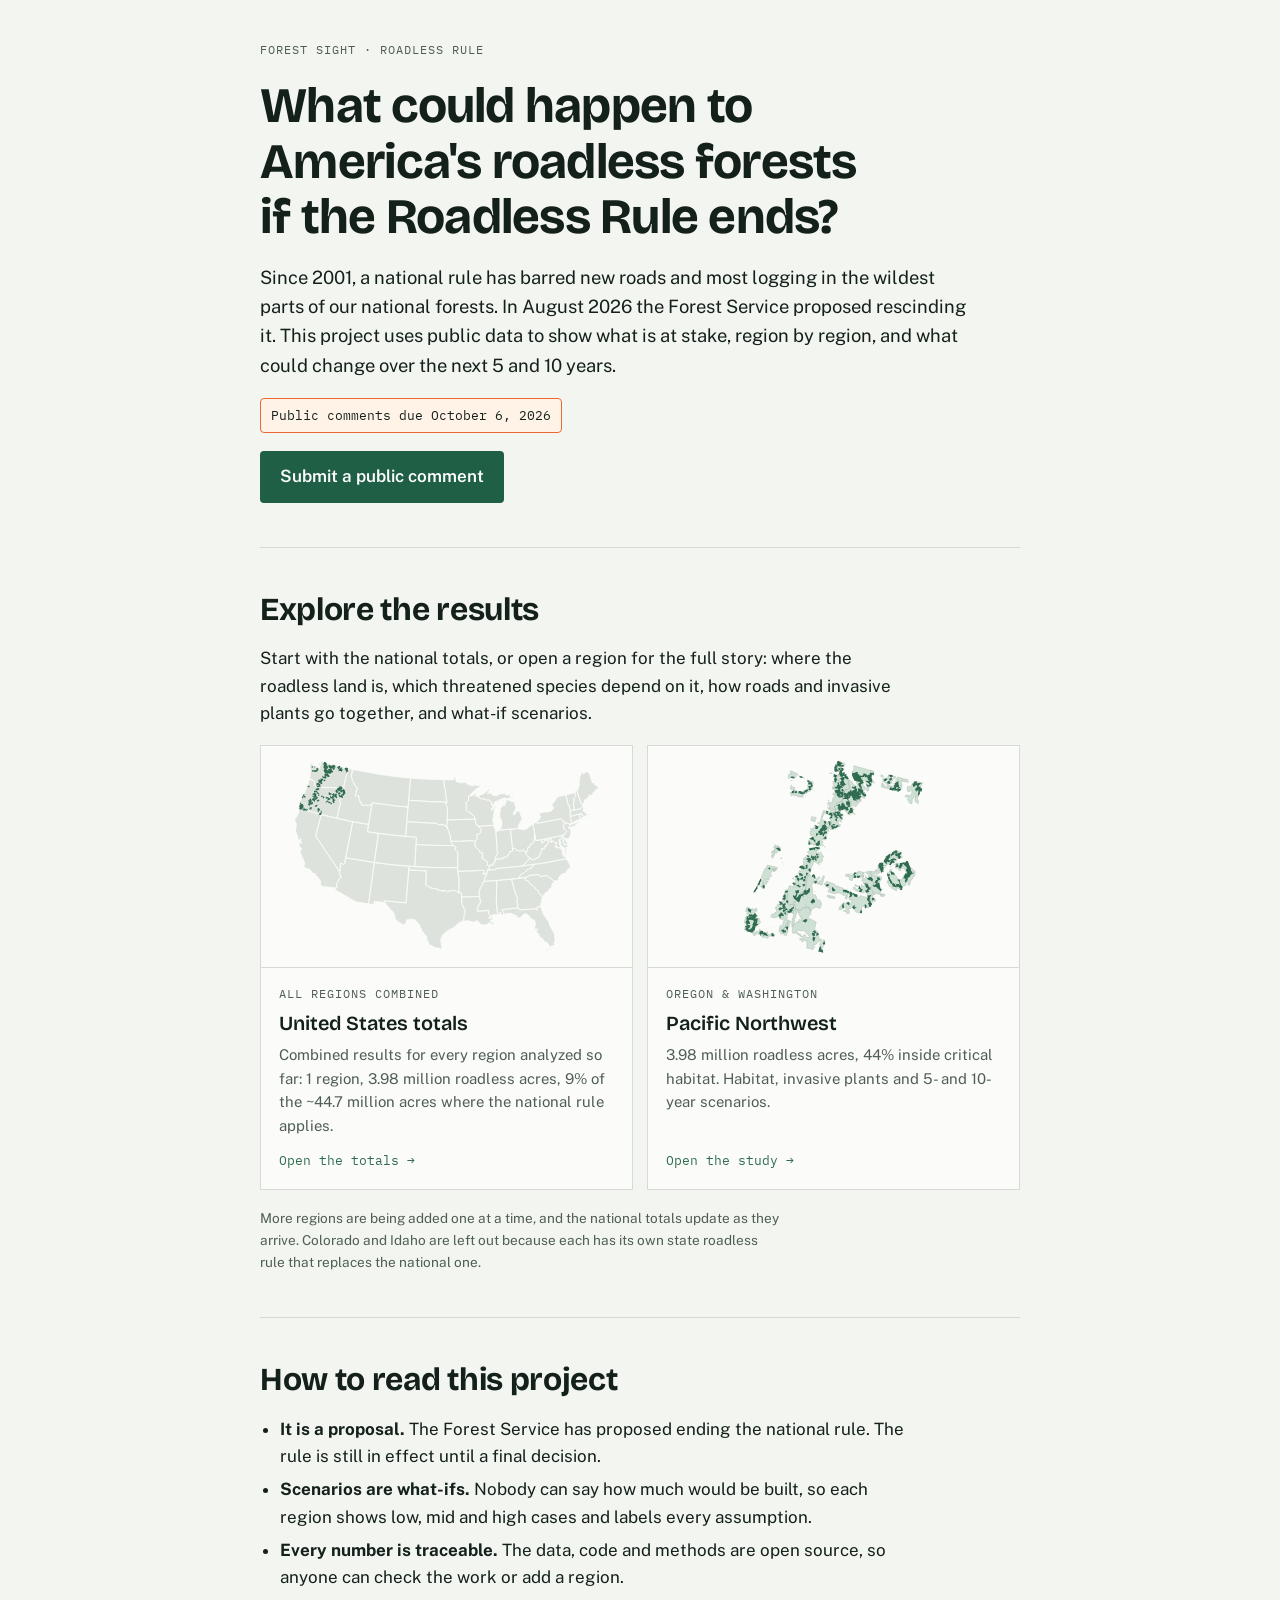
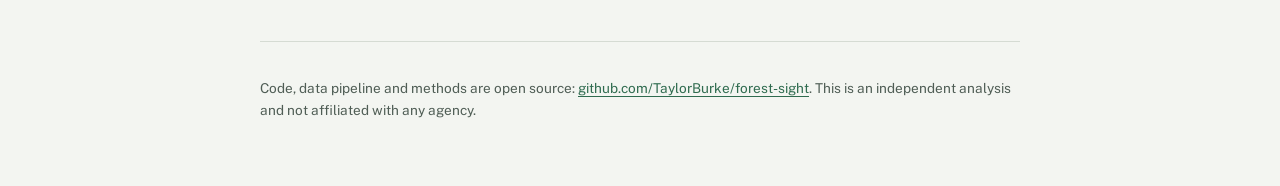
==== commit 2b1b4cf6: "Hub: use shoreline-clipped state outlines (Great Lakes as water); version stylesheet URL to defeat s" ====
--- a/docs/index.html
+++ b/docs/index.html
@@ -8,7 +8,7 @@
 <meta name="twitter:card" content="summary_large_image">
 <link rel="preconnect" href="https://fonts.googleapis.com">
 <link rel="stylesheet" href="https://fonts.googleapis.com/css2?family=Bricolage+Grotesque:opsz,wght@12..96,500;12..96,700&family=Public+Sans:wght@400;500;600&family=IBM+Plex+Mono:wght@400;500&display=swap">
-<link rel="stylesheet" href="assets/style.css">
+<link rel="stylesheet" href="assets/style.css?v=9f8420ef">
 </head><body>
 <main>
 <header>
@@ -23,9 +23,9 @@
   <h2>Explore the results</h2>
   <p>Start with the national totals, or open a region for the full story: where the roadless land is, which threatened species depend on it, how roads and invasive plants go together, and what-if scenarios.</p>
   <div class="cards">
-<a class="card" href="us/index.html"><div class="card-img"><svg class="thumb" viewBox="0 0 400 240" preserveAspectRatio="xMidYMid meet" aria-hidden="true"><path class="map-state" d="M326.3 106.8L323.7 97.2L302 101.5L302.7 105.5L304.5 103L305.4 103.1L306.3 101.3L306.4 101.8L307.6 102.1L308.2 102L308.3 101.1L309.3 101L309.7 100.3L311.2 100.9L311.8 100.6L311.6 101L312.4 101.4L312.7 102.6L314.6 103.1L314.3 103.8L314.8 104.3L317.1 105L317.5 104.4L318.4 105L317.5 107.3L316.9 107.7L316.6 108.8L317 109.7L318.4 109L319.2 110.4L321.4 110.4L322.1 111.2L324 112L325 111.2L326.6 111.2L327.5 110.4L330.2 109.5L330.6 107.1L330.6 106L326.3 106.8ZM346.8 75.9L345.4 75.1L344.7 73.5L342.4 74.2L343.6 78.7L343.2 79.7L344.1 80.5L343.9 79.8L347.5 77.5L346.8 75.9ZM344.8 80.5L345.2 80.9L345.8 80.7L345.3 79.3L344.8 79.6L344.8 80.5ZM99.4 26.2L94.4 25.1L89.7 45.2L90.1 46.7L89.7 47.3L90 48.8L91.4 50.4L91.6 51.6L88.6 55.6L88.3 56.6L86.9 57.6L85.3 59.9L85.4 60.9L86.5 61.4L86.8 62.1L85.5 64.5L82.4 78.6L116.5 85.1L119.5 65.9L118 63.4L117.2 64.2L117.3 65L116 64.6L115.3 64.9L115.1 64.4L113.7 64.6L112.8 64L112.1 64.9L110 64.2L109.4 65.1L108.7 64.2L108.4 61.6L107.9 61.1L107.3 61.3L106.8 60.6L107.1 59.1L106.1 57.3L106.1 55.2L105.7 55.1L106 54.5L105.4 53.7L105 53.6L102.9 55.1L102.4 54.2L101.8 54.1L102.4 53L102.1 52.4L103.2 51.8L102.9 49.6L103.4 49.5L104.7 46L103.2 45.8L103.1 44.9L102.4 45.1L102.5 44.4L101.9 44.2L102 43.3L100.4 40.2L98.4 38.5L99.1 38.2L98.6 37.6L99 37.3L99 36.5L97.7 34L99.4 26.2ZM345.2 63.4L344.1 62.5L339.7 48.1L339.5 48.7L338.6 48.4L337.9 49.1L338.2 50.8L337.9 51.2L338.3 51.7L337.8 53L338.7 54.2L338.6 54.9L336.4 57.3L337 58.7L336.1 63.1L336.8 67.5L336.5 68.8L336.9 69.4L337.3 69.7L343.8 68.2L344.9 66.6L346.6 66L346.6 65.3L347.3 65.5L345.5 64.2L345.2 63.4ZM59.7 97.5L65.6 74.6L41.4 67.7L41.3 68.9L40.8 68.5L40.4 68.9L41.3 70.3L41.2 72.3L40.4 72.8L40.7 73.4L39.8 74.4L39.7 75.9L36.9 79.3L36.8 81L37.9 82.6L38.7 85.2L38.6 87.1L37.8 88.5L37.8 91.1L37.4 92.1L39.8 97.1L40.2 99.1L39.5 100.5L40.5 100.7L41.9 102.6L41.3 107.4L41.6 108.4L43.1 110.1L42.4 115.1L43.5 116.7L44.9 121.2L46.8 123.6L46.5 125.2L47.7 126.3L47 127.7L47.3 128.3L46.6 130.6L47.7 132L49.7 132.3L52.2 133.7L53.1 133.7L54.4 135L55.2 136.8L57.1 138L58.8 138.1L59.3 139.4L58.9 140.3L59.7 141L61 141L64.3 145.7L64.7 148.3L64.4 150.2L64.9 150.6L64.8 151.3L82.4 153.2L83.1 151.6L81.8 150.4L82.3 149.2L82.2 148L82.7 148L83.7 147.1L84.2 144.1L85 143.1L87.2 142.1L87.1 141.4L85.9 140.2L85.8 138.2L85 136.7L85.2 135.7L59.7 97.5ZM53 136.7L53.6 137.1L54.3 136.7L52.8 135.6L52.1 135.8L50.5 134.9L50 135.3L48.3 134.9L47.5 133.9L46.4 134L46.7 135.1L47.9 135.5L48.7 136.8L50.3 136.4L51.5 136.9L53 136.7ZM50.7 141.8L51.3 142.9L52.3 142.7L51.5 141.6L50.7 141.8ZM38.4 101.7L38.9 102.9L39.6 102.8L39.1 101.6L38.4 101.7ZM54.4 140.9L54.5 141.7L55.1 141.8L55.2 140.9L54.4 140.9ZM57.2 141.8L58 143.7L59.5 144L59.1 142.4L58.2 141.7L57.2 141.8ZM56.3 145.2L57.2 147.7L58.3 147.6L57.2 145.1L56.3 145.2ZM332.2 98.8L333 97.7L333.9 94.7L333.4 88.8L331.2 89.1L331.4 88L332.1 87.8L332.4 84.9L327.2 83.2L325.3 86.6L326 87.4L325.4 89L325.7 89.9L326.5 90L326.7 90.9L327.3 90.9L329.2 92.5L327.1 94.5L327.2 95.1L325.6 96.4L325.2 97.6L325.6 98.1L325.5 99L327.2 100.3L329.8 103.4L331.2 101.7L332.2 98.8ZM298.4 138.7L289.8 139.5L287.7 141L285.5 141.8L284.3 144.4L286.5 145.8L287.7 145.8L290.2 149.6L291.8 150.3L292.9 151.7L294.8 152.7L294.8 153.7L295.5 153.9L296.3 155L298.1 155.8L299.1 158.7L300.8 159.8L301.7 162.4L304 163L304.1 162.3L306.2 160.4L306.9 158.7L308.6 157.7L311.1 154.3L312.2 153.9L313.5 152L313.2 150.5L314 148.5L315.1 147L316.3 146.3L307.4 140L300.3 141L300.3 140.1L299.1 138.9L298.5 139.5L298.4 138.7ZM263.5 50.1L243.7 41L242.1 41.6L238.8 43.9L238 43.7L233.7 55.3L234.8 55.7L235.4 57L241.1 58.1L243.5 59.1L244.3 58.8L246.7 59.4L246.6 60.3L248.6 61.1L248.2 63.7L249.5 63.5L249.1 64.9L249.6 65.6L250.9 65.7L251 64.7L252.5 62.6L254.4 62.5L257.3 63.8L255.2 66.8L253.9 72.9L253.7 78.8L255.1 85.7L254.6 91.6L268.5 90.1L268.5 90.6L276.5 89.3L278.1 87.3L277.9 84.6L279.2 83.8L280.7 81.7L280.7 79.2L281.9 73.8L277.7 60.5L272 57.9L271.1 57.9L272 56.1L270.7 55.3L269.1 56L268.1 54.6L267.7 52.4L265.5 53.2L264.2 52L263.5 50.1ZM236 153.5L236.9 153.1L236.1 152.5L236.7 152.7L236.7 152.2L237.3 152L237.1 151.5L237.7 151.4L237.8 151.8L238.3 151L238.2 148.8L238.5 149.3L238.9 148.8L238.2 148.6L238.4 148L238.6 148.5L239 148.4L238.7 147.3L239 147.7L239.8 147.5L240.2 146.9L239.8 146L240.4 146L240.6 145.3L241.2 145.1L241 144.3L240.5 144L241 143.2L240.4 143.2L240.8 142.5L241.2 143.1L241.5 142.8L241.3 141.8L242.1 142L241.7 141.5L242.3 140.9L241.9 141L241.6 140.4L243.2 139.6L242.7 139.2L242.9 138.9L243.5 139L242.9 138.2L238.9 138.5L240.7 135.9L240 134.4L212.1 135.5L213.4 144.2L213.3 158L214 158.8L215.2 158.3L216.2 158.7L216.3 162.9L235.1 162.3L235.4 161.9L234.8 161.4L235.6 161.2L235.8 160.1L235.4 160.4L235.1 159.6L235.6 158.8L235.1 159.4L234.7 159.2L235.1 158.5L234.5 158.9L234.8 158.4L234.4 157.9L235.1 157.6L234.4 157L235.7 157L234.9 156.3L235.9 156.2L235.4 155.6L235.7 154.9L235.2 154.5L235.9 154.7L235.8 154.3L236.5 154.2L236.6 153.7L236 153.5ZM253.4 169.9L253.9 146.1L253.2 145.4L239.8 146.3L240.2 146.8L239.8 147.5L239 147.7L238.7 147.3L238.8 148.5L238.4 148L238.2 148.6L238.9 148.8L238.5 149.3L238.2 148.8L238.3 151L237.8 151.8L237.7 151.4L237.1 151.5L237.3 152L236.7 152.2L236.7 152.7L236.1 152.5L236.9 153.1L236 153.3L236.6 153.7L235.8 154.3L236 154.7L235.2 154.4L235.7 155L235.4 155.7L235.9 156.1L235 156.2L234.9 156.6L235.7 157L234.4 157L235.1 157.6L234.4 157.9L234.8 158.4L234.5 158.9L235.1 158.5L234.7 159.2L235.1 159.4L235.6 158.8L235.1 160L235.4 160.4L235.8 160.2L235.6 161.2L234.8 161.4L235.4 161.9L234.8 162.9L235.2 163.1L235.6 162.5L235.8 163.1L235.2 164.3L235.9 164.5L235.3 165.3L235.6 165.6L236.2 165.1L235.8 165.8L236.5 166.2L235.7 165.9L235.6 166.4L236.6 166.7L236.5 167.4L237.3 167.2L236.6 167.8L236.5 168.6L236.2 168.3L235.4 168.7L235.5 169.2L236.2 169.2L236.1 168.7L236.5 169L236 169.8L235.5 169.6L236.1 170L235.4 170.5L235 171.7L234.4 171.5L234.3 172.1L234.9 172.2L234.2 172.3L234.1 173.3L233.3 173.2L234.1 173.6L233.3 174.1L233.7 175.3L233 175L233.4 176L232.5 176.2L233.2 177.7L232.7 178.2L245.5 177.4L244.9 180.2L246.1 181.7L247 183.8L249.6 183.4L251.7 183.8L252.1 183.2L255.1 183.4L253.4 169.9ZM228.7 102.4L204.8 103.3L204.9 103.7L205.5 103.5L205.5 105.4L206.6 105.9L206.9 107.6L208.7 108.8L209.8 108.7L210.2 109.3L209.8 109.6L210.2 109.9L209.6 109.9L208.8 111.4L210.1 112.6L210.5 114L212 114.5L212.1 135.5L240 134.4L240.7 135.9L238.9 138.5L243.1 138.2L243.7 137L243 136.2L244 136.1L243.4 135.6L244.1 135.1L243.7 133.7L244.2 133.6L244.4 134.5L244.9 133.1L245.8 133.4L246.3 130.3L245.8 130.3L245.3 129.5L245 129.6L245.2 130.2L244.5 129.8L243.6 128L244.1 127.1L243.4 126L243.4 124.7L241.2 123.2L240.6 123.4L240.7 122.8L239.5 122.3L237.9 120.9L237.8 120L239.1 115.8L237.1 115L236.4 115.9L235.8 115.4L235.2 112.9L231.2 109.3L230.2 106.2L230.6 104.2L228.7 102.4ZM156.2 35L99.4 26.2L97.7 34L99 36.5L99 37.3L98.6 37.6L99.1 38.2L98.4 38.5L100.4 40.2L102 43.3L101.9 44.2L102.5 44.4L102.4 45.1L103.1 44.9L103.2 45.8L104.7 46L103.4 49.5L102.9 49.6L103.2 51.8L102.1 52.4L102.4 53L101.8 54.1L102.4 54.2L102.9 55.1L105 53.6L105.4 53.7L106 54.5L105.7 55.1L106.1 55.2L106.1 57.3L107.1 59.1L106.8 60.6L107.3 61.3L107.9 61.1L108.4 61.6L108.7 64.2L109.4 65.1L110 64.2L112.1 64.9L112.8 64L113.7 64.6L115.1 64.4L115.3 64.9L116 64.6L117.3 65L117.2 64.2L118 63.4L119.5 65.9L120.1 61.8L158.8 66.6L161.4 35.4L156.2 35ZM212 131.5L212 114.5L210.5 114L210.1 112.6L208.8 111.4L209.6 109.9L210.2 109.9L209.8 109.6L210.2 109.2L209.7 108.6L208.9 108.9L207.6 107.8L167.3 106.7L165.9 130.4L212 131.5ZM262.2 119.2L263 120.2L264.5 120.8L265.1 120.2L265.5 118.2L266.4 117.9L266.7 116.7L267.8 115.9L267.5 114.3L268.5 114.1L269.1 114.5L270.1 113.6L271.2 113.4L271.3 112.7L270.7 112.5L270.9 112L270.4 111.4L270.9 111L268.5 90.1L252.7 91.7L254.4 110.7L253.9 111.1L254.2 111.8L253.8 112.5L254.8 113.8L254.6 114.6L255 115.5L253.3 119.3L253.1 119.1L252.4 119.6L252.9 120.3L252.3 120.8L252.7 120.9L252.2 121.3L252.4 121.9L252.1 122.2L252.5 122.4L251.9 122.4L252.4 122.9L252 123.1L253 123.4L253.2 122.1L253.6 122.5L254.5 122.2L254.6 122.7L254.9 122.7L255 121.6L255.5 122.1L256.3 121.8L258.1 122.8L258.4 121.8L259.7 121L260.3 121.7L260.8 121.6L260.9 122.1L261.7 121.3L261.8 119.8L262.6 119.6L262.2 119.2ZM188.5 60.8L159.4 59.2L157.4 82.2L189.1 84L191.8 85.9L192.9 85.1L196.3 85.3L196.9 85.9L199.5 86.9L199.9 88L200.9 88.2L199.8 86.2L200.9 83.2L200.7 82.4L200.2 82.3L200.5 81.1L200 80.6L200 80.2L200.9 80.2L200.9 66.1L199.6 65.1L198.7 63.7L200.2 62L200.3 61.1L188.5 60.8ZM146.6 128.9L165.9 130.4L167.8 98.8L126.8 94.7L122.5 126L146.6 128.9ZM324.6 96.1L325.7 96.1L327.2 95.1L327.1 94.5L329.2 92.5L327.3 90.9L326.7 90.9L326.5 90L325.7 89.9L325.4 89L326 87.4L325.3 86.6L327.2 83.1L326.8 82.7L325.3 82.6L324.6 81.8L324.3 80.2L323.1 80L322.4 79.1L297.2 84L296.5 80L294.9 81.3L292.5 82.2L295.8 102.5L323.8 97.2L324.6 96.1ZM81.9 46.2L89.9 48.1L89.7 47.3L90.1 46.7L89.7 45.2L94.4 25.1L62.6 16.8L63.8 18.5L63.6 19L62.2 19.2L62.3 21.4L61.4 22.3L59.1 21.9L54.1 18.5L53.7 19.8L53.1 20.5L52.8 22.2L53.5 24.5L53.3 25L53.7 25.3L53.4 27.3L53.6 28.4L53.2 32.9L52.1 36L55.6 36.9L56 38.1L57.4 38.2L58.4 39.5L58.1 42.7L58.5 43.1L60.5 44.3L62.9 43.8L64.8 44L66.4 44.9L66.6 45.4L69.6 45.1L70.3 45.7L71.8 45.9L75.6 45.2L81.9 46.2ZM235.1 162.3L216.3 162.9L216.4 170.9L217.9 172.6L217.9 174.1L218.7 174.7L218.5 175L219.2 175.8L218.9 176.3L219.6 177.4L220 177.2L219.8 177.9L220.2 178.4L219.7 178.7L220.1 179.1L219.9 180L218.7 182.3L219 183.1L218.6 183.9L219 184.2L219.1 186.1L217.6 188L218.4 189.7L219 188.9L222.4 188.6L226.5 190L228.8 190.3L230.2 189.8L231.7 191.1L233.3 190.9L235.7 192.2L238 192.7L237.7 193.3L238.3 193.6L240.9 193.2L242.3 193.3L244.4 192.2L247.3 191.5L248.3 192.2L248.5 194L250 193L250.9 193.3L252.1 191.1L250.9 190.4L250.4 189.5L252.4 187.1L252.6 185L251.9 183.8L249.6 183.4L247.4 183.9L246.7 183.5L246.1 181.7L244.9 180.2L245.5 177.4L232.7 178.2L233.2 177.7L232.5 176.2L233.4 176L233 175L233.7 175.3L233.3 174.1L234.1 173.6L233.3 173.2L234.1 173.3L234.2 172.3L234.9 172.2L234.3 172.1L234.4 171.5L235 171.7L235.4 170.5L236.1 170L235.5 169.6L236 169.8L236.5 169L236.1 168.7L236.2 169.2L235.5 169.2L235.4 168.7L236.2 168.3L236.5 168.6L236.6 167.8L237 167.8L237.3 167.2L236.5 167.4L236.6 166.7L235.6 166.4L235.7 165.9L236.5 166.2L235.8 165.8L236.2 165.1L235.6 165.6L235.3 165.3L235.9 164.5L235.2 164.3L235.8 163.1L235.6 162.5L235.1 163.1L234.8 162.9L235.1 162.3ZM356.2 40.3L356 38.4L353.1 29.9L350.2 28.4L347.2 30.7L346.2 30.4L345.9 29.1L344.9 29.1L342.5 36L342.8 38.2L342.2 38.9L342 40.2L342.8 42.4L342.2 43.4L342.4 43.9L341.2 46L341.9 46.8L340.9 46.7L341 48.3L340.3 47.6L339.7 48.1L344.1 62.5L345.4 63.5L345.5 64.2L347.4 65.4L346.9 64.1L347.1 63.8L347.7 64.1L347.9 63.7L347.1 63.6L346.9 62.8L348.4 60.2L350.7 58L351.3 57.9L351.8 56.9L352.5 57.6L352.9 57.1L352.6 56.6L353.3 56.6L353.6 56L355.2 56.5L355.7 55.3L355.2 54.6L356.1 54.4L356.6 53.5L357.7 52.8L357.8 51.4L359.2 50.4L359.3 49.7L360.5 49.5L363.1 45.5L360.8 43.1L360.1 43.1L359.9 43.7L358.8 42.7L359 41.9L358.3 41.2L358.7 41L358.4 40.4L356.2 40.3ZM328.1 53.4L319.3 55.7L317.9 57.1L315.2 61.5L313.3 63.3L311.7 68.2L301 70.2L298.4 72.2L299.5 73.6L299.7 75L300.9 76.2L300.5 77L296.5 80L297.2 84L322.3 79.1L323.1 80L324.3 80.2L324.6 81.8L325.3 82.6L326.8 82.7L327.2 83.2L332.4 84.9L332.1 87.8L331.3 88.1L331.5 89.3L336.8 87.5L344.3 81.6L344.1 80.5L343 79.7L334.1 84.9L333.8 84.7L333.2 83.9L334.4 82.7L333.8 82.1L332.6 76L332.8 70.6L331.4 64.6L330.9 63.9L330.3 64.4L330.4 62.9L329.4 60.9L329.4 57.7L328.6 56.5L328.1 53.4ZM332.1 87.4L332.1 87.4L332.1 87.4L332.1 87.4ZM332.1 87.5L332.1 87.5L332.1 87.5L332.1 87.5ZM99.3 82.2L65.6 74.6L59.7 97.5L85.2 135.7L85.3 134.9L85.9 134.4L85.7 131.8L85.9 129.4L86.3 129L86.1 127.2L88.5 127.2L89.2 128.4L89.7 128.4L90.7 127.2L99.3 82.2ZM336.9 59.7L336.5 56.9L337.6 56.3L338.6 54.9L338.7 54.2L337.8 53L338.3 51.7L337.9 51.1L338.2 50.8L328.1 53.4L328.6 56.5L329.4 57.7L329.4 60.9L330.4 62.9L330.3 64.4L330.9 63.9L331.4 64.6L332.7 70.6L337.3 69.7L336.5 68.8L336.8 67.5L336.1 63.5L336.9 59.7ZM334.1 84.9L343.5 79.3L342.3 74.1L336.9 75.4L336.7 75.7L336.6 75.4L332.8 76.3L333.8 82.1L334.4 82.7L333.2 83.9L333.8 84.7L334.1 84.9ZM325.4 97.1L325.8 96.2L325.1 96L324.5 96.1L323.7 97.2L326.3 106.8L330.6 106L329.8 103.4L327.2 100.3L325.5 99L325.4 97.1ZM156.6 169.3L159.9 130L122.5 126L116.4 170.3L122 171L122.4 167.5L133.5 168.8L132.9 168.1L133.1 167.1L156.6 169.3ZM328.9 121.7L301.3 127.1L292.7 128.1L292.8 130.1L291.9 130.2L291 132.1L289.9 131.9L289 132.4L287.9 133.9L287.3 133L286.4 134.3L285.7 134.4L285.4 135.6L284.4 135.9L282.5 137.7L280.1 138.4L279.3 139.3L279.3 140.5L277.8 141L277.8 142.9L285.5 141.8L287.7 141L289.8 139.5L298.4 138.7L298.5 139.5L299.1 138.9L300.3 140.1L300.3 141L307.4 140L316.3 146.3L318.5 145.5L319.9 146.1L320.4 143L321.7 140.7L323.6 138.8L325.1 138L326.5 137.7L327.8 138.3L330 134L333.2 131.7L333 129L328.9 121.7ZM243.5 59.1L235.4 57L234.8 55.7L233.7 55.3L235.8 49.5L232.1 49.5L225 54.6L224.6 54.3L224.1 54.6L224 55.1L223.5 55L223.7 59.6L221.5 61.1L220.6 62.5L220.6 63.6L221.4 63.8L221.9 64.6L221.3 65.9L221.2 70.1L222.7 71.5L223.9 71.5L224.5 72.4L226 72.9L226.6 74.2L229.6 76.1L230.3 77.4L230.7 80.6L231.6 81.4L231 82.4L231.2 84.2L231.8 85.5L233.8 86.2L234.3 87.2L255.1 85.7L253.7 78.8L253.9 72.9L255.2 66.8L257.3 63.8L254.4 62.5L252.5 62.6L251 64.7L250.9 65.7L249.6 65.6L249.1 64.9L249.5 63.5L248.2 63.7L248.6 61.1L246.6 60.3L246.7 59.4L244.3 58.8L243.5 59.1ZM66.4 44.9L63.3 43.7L60.5 44.3L59.6 43.9L58.1 42.7L58.5 40.3L58.3 39.2L57.4 38.2L56 38.1L55.6 36.9L52.1 36L52.4 38L51.8 38.5L51.6 40.6L46.6 53.2L44.9 56.4L43.7 57.5L42.6 59.8L41.1 61.3L42 62.8L41.1 63.9L41.2 67.4L44.3 68.6L82.4 78.6L85.5 64.5L86.8 62.1L86.5 61.4L85.4 60.9L85.3 59.9L86.9 57.6L88.3 56.6L88.6 55.6L91.6 51.6L91.4 50.4L90.3 49.5L89.9 48.1L78.9 45.5L78 45.8L75.4 45.2L74.9 45.6L73.3 45.5L71.8 45.9L70.3 45.7L69.6 45.1L66.6 45.4L66.4 44.9ZM204.6 100.8L203.4 95.7L202.9 95.7L203.1 93.7L202.5 92.8L202.7 92.3L202 92.1L201.4 90.7L201.2 88.3L199.9 88L199.5 86.9L195.9 85.2L192.9 85.1L191.9 85.9L189.4 84.5L189.1 84L157.4 82.2L156.1 97.9L167.8 98.8L167.3 106.7L207.6 107.8L206.9 107.5L206.5 105.9L205.5 105.4L205.5 103.5L204.8 103.7L204.9 103.1L204.1 102.2L204.6 100.8ZM302 168L302.5 165.4L304 163L301.7 162.4L300.8 159.8L299.1 158.7L298.1 155.8L296.3 155L295.5 153.9L294.8 153.7L294.8 152.7L292.9 151.7L291.8 150.3L290.2 149.6L287.7 145.8L286.5 145.8L284.4 144.5L284.5 143.4L285.6 142.3L285.6 141.8L269.7 143.9L274.3 160.2L276.1 163.5L275.9 164.2L276.8 164.7L275.7 165.8L275.5 168.6L276.4 170.4L276.3 173.2L278.3 176.7L296.2 175.5L296.6 177L297.4 177L297.6 175.3L297.2 174.1L297.7 173.2L300.1 173.8L301.8 173.5L301.4 173.2L301.8 171.5L301.4 171L302.2 169.2L302 168ZM275.6 168.7L275.7 165.8L276.8 164.7L275.9 164.2L276.1 163.5L274.3 160.2L269.7 143.9L253.2 145.3L253.9 146.1L253.4 169.9L255.1 183.4L256.5 182.9L257.4 183.3L260.9 182.3L261.3 181.7L260.9 181.6L261.7 180.6L261.1 180.1L261.3 178.8L259.7 177.4L259.8 176.4L277.2 174.6L276.3 173.2L276.4 170.4L275.6 168.7ZM116.5 85.1L99.3 82.2L91.8 120.9L122.5 126L126.8 94.7L115.2 93L116.5 85.1ZM294.6 95.4L292.5 82.2L288.4 83.7L282.5 88.9L280.8 89.2L278.4 88L278.1 87.3L276.5 89.3L268.5 90.6L270.9 111L271.3 110.6L272.2 111.1L273.1 110.6L274 111.3L274.8 112.9L276.9 113L278.3 113.8L279.1 113.1L280.5 113.8L281.4 113.5L282.8 112.2L283.3 113.5L284.2 113.7L285 114.7L286.5 114.2L286.6 113.1L287.3 112.8L286.8 111.4L287.6 109.4L288.3 109.6L288.6 110.4L289 109.8L289.4 109.9L288.9 108.7L289.3 108.5L289.5 107.1L290.1 107L290.6 105.8L291.2 106.3L292.1 105.8L293.8 103.6L294.6 97.9L293.8 95.9L294.6 95.4ZM212 131.5L159.9 130L159.6 133.9L178.4 135L177.7 150.3L178.2 150.2L179.6 151.8L180.5 151.5L181.5 151.9L181.8 151.3L182.8 152.3L182.9 153.2L184.2 153.2L185.6 154L186.6 153.8L187.4 154.6L188.2 153.8L189.4 154.2L189.8 153.9L189.9 155.1L190.8 155.2L190.7 156.1L191.5 156.3L192.6 155.2L193.2 156L194 155.9L194.2 156.6L195.6 155.9L196.1 157.4L197.1 155.6L198.5 156.6L199.1 155.9L199.6 156.1L199.4 156.5L200.7 157L201.2 157.7L201.5 157.1L202.2 157.2L202.5 156.6L203.4 156.3L204.5 156.6L206.1 155.7L206.4 156.2L208 156.3L208.5 155.5L210.1 156.3L210.8 157.2L211.5 157.1L211.6 157.6L213.2 158.1L213.4 144.2L212.1 135.5L212 131.5ZM278.4 130.1L254.3 132.3L252.9 132.1L253.1 133.5L245.3 134L244.3 134.5L243.9 134.2L244.1 135.2L243.4 135.6L244 136.1L243 136.3L243.7 136.9L242.9 138.2L243.5 139L242.9 138.9L242.7 139.2L243.2 139.6L241.6 140.4L241.9 141L242.3 140.9L241.7 141.5L242.1 142L241.3 141.8L241.5 142.8L241.2 143.1L240.8 142.5L240.4 143.2L241 143.2L240.5 144L241 144.3L241.2 145.1L239.8 146.3L277.8 142.9L277.8 141L279.3 140.5L279.3 139.3L280.1 138.4L282.5 137.7L284.4 135.9L285.4 135.6L285.7 134.4L286.4 134.3L287.3 133L287.9 133.9L289 132.4L289.9 131.9L291 132.1L291.9 130.2L292.8 130.1L292.5 129.5L292.8 127.9L278.4 130.1ZM142.8 96.7L156.1 97.9L158.7 66.5L120.1 61.8L115.2 93L142.8 96.7ZM345.6 66.2L343.8 68.2L332.8 70.6L332.7 76.3L336.6 75.4L336.7 75.7L336.9 75.4L344.7 73.5L345.4 75.1L346.8 75.9L347.5 77.5L348.3 78L348.8 77.7L349.3 78.9L350.7 77.8L353.6 77.9L354.6 77.3L353.7 75.8L353.2 76L353.1 76.7L351.7 76.9L351.4 76.4L350.7 76.1L352.9 74.6L352.8 75.5L353.5 75.6L353.9 75L353.8 73.3L353 71.7L352.1 70.9L348.5 71.2L348 70.5L348 68.4L348.4 67.6L348 67L347 67.1L346.6 66L345.6 66.2ZM302.3 126.9L328.9 121.7L327.5 118.9L327.5 118L328.5 115.4L328.9 111.9L329.7 111.1L330.2 109.5L327.5 110.4L326.6 111.2L325 111.2L324 112L322.1 111.2L321.4 110.4L319.2 110.4L318.4 109L317.1 109.8L316.6 108.6L317.9 106.5L317.6 105.3L316.2 104.4L314.4 104L314.6 103.1L313.9 102.6L312.9 102.7L312.6 104.2L309 102.2L309.1 104.6L306.9 108.3L306 107.8L304.9 111.4L303.7 111.3L302.5 110.5L302.1 113.1L299.8 118.1L300.3 118.5L299.7 119.2L299.9 119.6L299 120.4L298.5 120.1L297.3 121.1L296.7 120.7L296.6 121.7L294.7 122.6L293.7 121.9L292.7 123.1L291.9 123.3L290.2 122.3L289.8 120.9L287.8 123.4L285.6 124.9L284.9 126.8L283.8 127.3L283.5 128.2L280.3 129.7L302.3 126.9ZM317.1 105L317.8 106L318.4 105L317.5 104.4L317.1 105ZM230.6 79.5L200 80.2L200.5 81.1L200.1 82L200.7 82.4L200.9 83.2L199.8 86.2L200.7 88.2L201.2 88.3L201 89.3L201.8 91.7L202.7 92.3L202.5 92.8L203.1 93.7L202.9 95.7L203.4 95.7L203.4 96.2L203.9 96.4L203.7 97.2L204.2 97.6L203.9 97.6L203.9 98.4L204.4 98.6L204.1 99.5L204.6 100.8L204.1 102.1L204.8 103.2L213.7 103.2L228.7 102.4L230.2 104.2L230.8 104.2L230.6 102.8L232.3 101.8L232.4 100.6L233.2 99.5L233.1 98.4L232.1 97.3L232.4 95.9L234.7 95.4L236.4 94.3L236.6 93.1L237.3 92.5L237.4 91L237.2 90.1L235.9 89.3L235.5 88.3L234.2 87.4L233.9 86.2L231.8 85.4L231 82.9L231.6 81.4L230.7 80.7L230.6 79.5ZM122.5 126L91.8 120.9L90.7 127.2L89.9 128.3L89.2 128.4L88.4 127.1L86.1 127.2L86.3 129L85.9 129.4L85.7 131.8L85.9 134.4L85.3 134.9L85 136.7L85.8 138.2L85.9 140.2L87.1 141.4L87.2 142.1L85.2 142.9L84.2 144.1L83.7 147.1L82.7 148L82.2 148L82 148.8L82.3 149.2L81.8 150.4L82 150.9L82.9 151.2L82.9 152.6L82.3 153.3L81.3 153.1L80.4 153.9L80.2 154.9L103 168.3L116.4 170.3L122.5 126ZM188.2 153.8L187.4 154.6L186.6 153.8L185.6 154L184.2 153.2L182.9 153.2L182.8 152.3L181.8 151.3L181.5 151.9L180.5 151.5L179.6 151.8L178.2 150.2L177.7 150.3L178.4 135L159.4 133.9L156.6 169.3L133.1 167.1L132.8 167.9L133.7 169.1L134.5 169.4L135.4 171.6L137 172.5L140.3 176.9L141.5 177.4L143.3 179.1L143.6 180.9L144.5 182.2L144.4 184.6L145.4 187L147.3 188.3L148.4 189.7L150.1 190.3L150.5 191L151.6 191.2L153.3 192.8L154.5 192.8L155.4 191.4L156.3 191.1L156.3 190.1L157.9 187.1L159.9 187.1L160.4 186.2L162.1 187.1L163.8 187L165 187.5L165.7 187.1L165.7 187.5L166.6 187.5L167.2 189L167.6 188.7L167.5 189.5L168.8 190L171.3 192.9L172.3 196.4L173.4 197.8L173.7 199.5L176 201.9L176.4 203.4L178.9 205.2L179.1 205.9L178.6 207.2L179.3 207.7L179.2 209.5L180.4 210.9L181.5 214.4L183.5 214.7L184.4 215.8L186.1 215.9L187.8 217.3L191.6 217.5L192.6 218.7L193.6 219L193.6 218.5L194.3 218.1L195.7 218.1L194.1 209.2L195 206.2L196.7 203.3L201.8 199L208.1 195.8L209.7 194L212.7 192.2L212.9 191.4L216.9 189.5L218.4 189.7L217.6 188L219.1 186.1L219 184.2L218.6 183.9L219 183.1L218.7 182.3L219.9 180L220.1 179.1L219.7 178.7L220.2 178.4L219.8 177.9L220 177.2L219.6 177.4L218.9 176.3L219.2 175.8L218.5 175L218.7 174.7L217.9 174.1L217.9 172.6L216.4 170.9L216 158.4L213.9 158.8L213.5 158L213 158.2L212.6 157.7L211.6 157.6L211.5 157.1L210.8 157.3L210.1 156.3L208.5 155.5L208 156.3L206.4 156.2L206.1 155.7L204.5 156.6L203.4 156.3L202.5 156.6L202.2 157.2L201.5 157.1L201.2 157.7L200.7 157L199.4 156.5L199.6 156.1L199.2 155.9L198.5 156.6L197.8 156.4L197.5 155.6L197 155.6L196.1 157.5L195.7 157.1L195.6 155.9L194.2 156.6L194 155.9L193.2 156L192.6 155.2L191.3 156.3L190.6 155.9L190.8 155.2L189.9 155.1L189.8 153.9L189.4 154.2L188.2 153.8ZM197 37.2L161.4 35.4L159.4 59.2L200.3 61.1L200.2 58L199.1 55.6L199.4 53.3L198.9 52.7L198.9 48.1L197.4 43.8L197.2 40.6L197.7 39.6L197 37.2ZM285.6 124.9L287.8 123.4L289.8 120.9L288.8 121L288.4 120.3L287.6 120.2L287.4 119.5L286.1 118.3L286.2 117.9L284.9 116.6L285.3 115.8L284.9 114.3L283.3 113.5L282.9 112.2L280.6 113.8L279.1 113.1L278.3 113.9L276.9 113L274.8 112.9L274 111.3L273.1 110.6L272.1 111.1L271.2 110.6L270.4 111.4L270.9 112L270.7 112.5L271.3 112.7L271.2 113.5L270.1 113.6L269.1 114.5L268.5 114.1L267.5 114.3L267.8 115.9L266.7 116.7L266.4 117.9L265.5 118.2L265.1 120.2L264.5 120.8L263 120.2L262.3 119.1L262.6 119.6L261.8 119.8L261.7 121.3L260.9 122.1L260.8 121.6L260.3 121.7L259.7 121L258.4 121.8L258.1 122.8L256.1 121.7L255.5 122.1L254.9 121.6L254.8 122.8L254.5 122.2L253.6 122.5L253.1 122.1L253.2 123.1L252.4 123.2L251.7 124.3L252.4 125.7L249.9 126.6L249.8 127.5L250.4 128.5L250.2 129.1L247.2 128.2L246.3 128.7L245.8 129.7L246.3 130.3L245.9 131.4L246.3 131.9L245.8 132.2L246.1 132.7L245.7 133.5L244.9 133.1L244.6 134.1L253.1 133.5L252.9 132.1L254.3 132.3L280.2 129.9L283.5 128.2L283.8 127.3L284.9 126.8L285.6 124.9ZM243.6 133.8L243.9 134.2L244.2 134.2L244.2 133.6L243.6 133.8ZM312.6 104.2L312.4 101.4L311.6 101L311.8 100.6L311.2 100.9L309.7 100.3L309.3 101L308.3 101.1L308.6 101.4L308.2 101.4L308.5 101.7L308.2 102L306.9 102L306.2 101.3L305.4 103.1L304.5 103L302.6 105.5L302 101.5L295.8 102.5L294.6 95.4L294 95.6L294.6 97.9L293.8 103.6L292.1 105.8L291.2 106.3L290.6 105.8L290.1 107L289.5 107.1L289.3 108.5L288.9 108.7L289.4 109.9L289 109.8L288.6 110.4L288.3 109.6L287.6 109.4L286.8 111.4L287.3 112.8L286.6 113.1L286.5 114.2L285 114.6L285.3 115.8L284.9 116.6L287.4 119.5L287.6 120.2L288.4 120.3L288.8 121L290.1 121.1L289.7 121.5L290.8 122.8L291.9 123.3L292.7 123.1L293.7 121.9L294.7 122.6L296.3 121.9L296.8 121.4L296.7 120.7L297.3 121.1L298.5 120.1L299 120.4L300 119.6L299.7 119.2L300.3 118.5L299.8 118.1L302.1 113.1L302.5 110.5L303.7 111.3L304.9 111.4L306 107.8L306.9 108.3L309.1 104.6L309 102.2L312.6 104.2ZM315 216.8L317 212.4L316.1 202.1L310.8 193L310.3 191.5L310.5 189.9L310 188.9L306.7 185.2L304.1 180.7L301.8 174.9L301.8 173.5L300.1 173.8L297.7 173.2L297.2 174.1L297.6 176.9L296.8 177.1L296.2 175.5L278.3 176.7L277.2 174.6L259.8 176.4L259.7 177.4L261.3 178.8L261.1 180.1L261.7 180.6L260.9 181.6L261.3 181.7L260.8 181.9L261 183.2L266.3 181.7L269.1 181.7L273.3 183.4L274.2 184.1L275.5 186.4L276.7 186.3L278.2 186.8L280.4 185.6L282.2 183.9L283.3 183.6L283.8 182.3L284.4 182.1L286.5 183L287.2 184.1L288.1 184.6L288.5 185.7L289.9 186.5L291.3 188.6L293 188.6L294.2 191.6L294 193.3L293.3 194.3L293.7 197.1L294.6 198.5L294.9 200.1L298.9 205.1L300.2 207.8L301.4 208.5L302.5 208.4L304 211.7L304.9 212.6L306.2 212.5L307.5 213.3L308.4 214.5L308.9 216.7L310 217.5L307.7 217.9L305 219.9L302.9 220.4L302.1 221.7L302.9 221.6L303.4 222.2L304.1 221.9L305.3 222.7L306.1 222.3L306.1 221.8L306.8 222.2L307.9 221.6L308 221L311.1 219.9L315 216.8ZM296.5 222.1L297.4 223.2L297.3 222.4L299.8 222L299.8 221.5L299.2 220.6L298 220.6L296.8 221.2L296.5 222.1ZM252.9 119.3L255 115.5L254.6 114.6L254.8 113.8L253.8 112.5L254.2 111.8L253.9 111.1L254.4 110.7L252.7 91.7L254.6 91.6L255.1 85.7L234.3 87.2L235.7 88.5L235.9 89.3L237.2 90.1L237.4 91.7L237.3 92.5L236.5 93.1L236.4 94.3L234.7 95.4L232.4 95.9L232.1 97.3L233.1 98.4L233.1 99.7L232.4 100.6L232.3 101.8L230.7 102.8L230.9 104L230.2 105.4L231.2 109.3L235.2 112.9L236 115.7L236.5 115.8L237.1 115L239.1 115.8L237.8 120L237.9 120.9L239.5 122.3L240.7 122.8L240.6 123.4L241.2 123.2L243.4 124.7L243.4 126L244.1 127.1L243.6 128L245.1 130.2L245 129.6L245.3 129.5L246.1 130.2L245.8 129.5L246.9 128.2L250.2 129.1L250.4 128.5L249.8 127.5L250 126.6L252.4 125.7L251.7 124.4L252.4 123.2L251.9 122.4L252.5 122.4L252.1 122.2L252.4 121.9L252.2 121.3L252.7 120.9L252.3 120.8L252.9 120.3L252.4 119.6L252.9 119.3ZM207.9 37.2L197 37.3L197.7 39.6L197.2 40.6L197.4 43.8L198.9 48.1L198.9 52.7L199.4 53.3L199.1 55.6L200.2 58L200.4 59.9L200.2 62L198.7 63.7L199.6 65.1L200.9 66.1L200.9 80.2L230.6 79.5L230.3 77.4L229.2 75.7L226.6 74.2L226 72.9L224.5 72.4L223.9 71.5L222.7 71.5L221.2 70.1L221.3 65.9L221.9 64.6L221.4 63.8L220.6 63.6L220.6 62.5L221.5 61.1L223.7 59.6L223.5 55L224 55.1L224.4 54.3L225 54.6L232.1 49.5L235.8 49.5L238 43.7L235.8 44L234.5 43.1L231.2 43.5L230.5 42.3L228.5 43.7L226.9 44.1L227 43.6L226.2 43.6L226.1 42.9L224.8 42.7L224.3 41.7L223.2 41.8L223.2 42.7L222.6 42.9L222.1 41.4L220.8 41.1L221.1 40.4L219.4 39.8L217.9 39.8L216.8 40.2L216.8 40.5L215.1 40.8L214.8 39.9L210.5 39.1L209.6 34.7L208.9 34.3L207.8 34.2L207.9 37.2Z"/><path class="map-ira" d="M64.8 74.4L65 74.1L64.7 74.4L64.8 74.4ZM55.4 62.6L55.1 62.8L55.7 62.9L55.4 62.6ZM44.2 68.5L45.1 67.9L45.3 67L44.7 67L44.2 68.5ZM60.5 65.1L60.1 65L59.9 65.6L60.1 65.7L60.5 65.1ZM62.7 69.1L62.1 69L62.2 69.5L62.7 69.6L62.7 69.1ZM54.9 67.1L54.4 67.2L54.8 67.8L54.9 67.1ZM44.8 66.9L45.2 66.4L44.8 66.4L44.8 66.9ZM45.9 65.5L45.4 65.8L45.8 65.9L45.9 65.5ZM47.3 68.6L46.8 68.6L46.8 69.2L47.3 68.6ZM60.2 65.6L60.5 65.1L60.3 65.2L60.2 65.6ZM50.3 69.7L50.4 69.5L50.6 69.2L50.3 69.1L50.3 69.7ZM42.5 67.1L43 67.2L43 67L42.5 67.1ZM56.1 61.9L56.1 61.7L55.8 62.1L55.9 62.7L56.2 62.3L56.1 61.9ZM52.4 63.7L52.5 63.9L52.6 63.8L52.7 64.3L52.9 63.7L52.4 63.7ZM62.4 70.1L62.3 70.7L62.5 71.1L62.8 70.4L62.4 70.1ZM64.9 74.2L64.9 73.9L64.5 74L64.6 73.8L64.4 72.8L64 74.2L64.9 74.2ZM43.4 67.1L43.7 67.1L43.7 67L43.7 66.8L43.5 67L43.5 66.8L43.2 66.6L43.1 66.6L43.4 67.1ZM53.7 60.8L53.5 61.6L54.2 61.7L53.8 61.5L54.1 61.4L53.7 60.8ZM53.2 63.6L52.6 63.5L53 63.7L53.2 63.6ZM45.7 65.5L46 64.8L45.5 64.8L45 65.2L45.2 65.3L45.3 65.1L45.4 65.1L45.5 65.1L45.5 65L45.7 65.5ZM59.9 65.6L60.1 65L60 65L59.5 65.4L59.9 65.6ZM53.3 63.3L53 63.4L53.4 63.4L53.3 63.3ZM43.3 64.6L43 64.4L43 64.8L43.3 64.6ZM65.5 72.1L65.7 72L65.5 71.5L65.3 72L65.5 72.1ZM46.9 69.3L47.4 68.7L47.4 68.6L47.5 68.6L47.5 68.5L47.5 68.5L47 68.7L46.8 69.1L46.9 69.3ZM44 68.5L44.4 67.6L43.5 68.2L44 68.5ZM43.2 67.4L42.8 67.5L43.2 67.7L42.7 67.8L42.7 68L43.2 67.8L43.2 67.4ZM43.3 65.8L43.6 65.7L43.3 65.3L43.3 65.8ZM53.8 68.4L53.2 68.1L53.6 68.6L53.8 68.4ZM46.9 69.1L47.6 69.1L47.8 69L47.5 68.8L46.9 69.1ZM44 62.8L43.7 62.4L43.6 62.3L43.4 62.4L44 62.8ZM44.8 66.4L45.4 65.7L45.2 65.6L44.8 66.4ZM53.6 68.3L53.9 68.3L53.6 68.1L53.6 68.3ZM48.4 69.1L48 68.9L48 69.5L48.4 69.1ZM48.8 69.6L48.5 69L48.3 69.4L48.8 69.6ZM43.6 68.4L43.3 67.9L43.1 68.3L43.6 68.4ZM55.6 62.5L55.5 62.1L55.5 62.6L55.6 62.5ZM43 66.3L43.3 65.9L43.2 65.7L43 65.9L43 66.3ZM54.3 62L53.9 62.3L53.5 62.2L54.1 62.4L54.3 62ZM53.1 61.8L52.4 61.8L52.5 62.1L53.1 61.8ZM63.8 69.3L63.4 68.9L63.4 69.5L63.8 69.3ZM43.2 65.1L45 65.1L45.7 63.9L44.7 64.8L44.8 64.2L43.9 64.3L43.2 65.1ZM45.5 66.5L46.1 66.4L45.6 66.1L45.5 66.5ZM42.8 65.9L42.9 65.4L42.7 65.7L42.8 65.9ZM55.9 62.7L56 62.2L55.9 62.2L55.5 62.6L55.9 62.7ZM62.8 68.3L62.4 68.5L62.9 68.9L63 68.7L62.8 68.3ZM43.8 66L43.4 65.6L43.5 66.2L43.8 66ZM45.3 63.6L44.9 63.6L44.3 63.9L45.1 64.1L45.3 63.6ZM79.1 24.5L78.7 24.3L78.9 24.4L78.8 24.5L79.5 24.8L79.3 24L79.1 24.5ZM87.6 26.5L87.1 26.1L86.9 26.1L87.6 26.5ZM75.9 28.6L75.1 27.9L75 27.1L74.4 27.2L74.7 28.1L75.9 28.6ZM84.9 24.2L84.9 23.7L84.7 24.2L84.9 24.2ZM71.2 25.3L70.8 25.7L71.2 26.1L71 25.8L71.2 25.3ZM70.7 25.7L70.7 25.3L70.4 25.2L70.3 25.6L70.7 25.7ZM93.4 28.1L93.2 27.7L93.1 28.5L93.4 28.1ZM83 24.2L83.5 24.2L83.6 24L83 24.2ZM78.8 22.8L78.4 23.2L78.8 23.2L78.8 22.8ZM77.2 23.2L77.1 22.5L76.5 23.2L75.4 22.6L75.7 23.3L76.6 23.3L77.2 23.2ZM78 22.9L77.6 22.6L77.3 22.6L77.6 23.3L78 22.9ZM70.5 21.7L70.1 22L70.4 22.1L70.1 22.4L70.5 22.4L70.2 23L70.7 23.1L71.4 22L70.8 22.7L70.5 21.7ZM94 26.7L93.7 27.1L93.9 27.3L93.9 27L94 26.7ZM93.5 25.3L92.9 25.3L92.8 25.4L92.6 25.7L92.9 25.9L93.5 25.3ZM68.6 20.9L68.7 21.7L68.9 21.7L69 21.6L69 21.2L69.1 21.1L69.5 21.5L69.1 21.1L69 21.1L69 21.5L68.8 21.5L68.6 20.9ZM70.9 24.2L70.7 24.5L70.9 24.5L71.1 24.8L70.8 24.6L71.1 25.1L71.2 24.7L70.9 24.2ZM69.2 24.1L69 23.8L68.8 24L68.7 23.6L68.6 24.2L69.2 24.1ZM69.2 20.4L69 19.9L68.8 20.4L68.9 20.7L69.2 20.4ZM71.6 23.5L72.1 23.8L71.7 23.2L71.6 23.5ZM79.1 25.8L78.8 25.2L78.8 25.8L79.1 25.8ZM78.9 24.5L78 24.6L78.7 25.2L78.9 24.5ZM86.5 26.4L85.8 27.1L86.6 27.2L86.5 26.4ZM93.5 26.5L92.9 26L92.8 26.2L93 26.8L93.5 26.5ZM93.6 27.4L93.8 26.8L93.5 26.5L93.1 27L93.6 27.4ZM75.2 22L73.8 22.3L74.8 24.2L75.5 23.7L76.2 23.8L75.2 22.5L75 22.5L74.8 22.3L75.2 22ZM77.1 28.2L76.4 28L77 28.4L77.1 28.2ZM88.1 56.2L88.1 55.7L87.8 56.1L88.1 56.2ZM87.8 26.9L87.4 27L87.6 27.2L87.8 26.9ZM86.9 25.3L86.7 26L87.1 26.1L87.2 25.9L86.9 25.3ZM84.6 25.2L84.6 24.8L84.4 24.7L84.2 24.7L84.1 25.1L84.6 25.2ZM68.7 20.6L68.7 20.7L69.1 20.9L68.7 20.6ZM78.8 23.2L78.2 23.1L78.4 24.1L79.2 23.7L79 22.4L79.4 22.6L79.7 22.5L79.2 22.3L79 22.4L78.8 23.2ZM76.5 24.3L75.5 23.7L75.1 24.3L74.6 24.2L73.9 22.4L74.5 24.3L75.7 24.6L76.5 24.3ZM69 24.4L68.7 23.9L68.6 24.3L69 24.4ZM92.7 27L92.5 27L93 27.2L92.7 27ZM71.8 23.2L71.9 22.7L71.5 22.8L71.4 23L71.8 23.2ZM71.1 23.9L70.7 23.6L70.8 23.7L71.1 23.9ZM70.9 26.5L70.5 25.9L70.5 26.1L70.5 26.2L70.9 26.5ZM87.1 27.5L87.2 26.8L86.7 27L87.1 27.5ZM70.1 21.8L70.9 21.5L71.1 21.1L71 20.9L70.6 20.8L71 21.2L70.4 21.3L70.1 21.8ZM76.8 24.9L76.5 24.5L76.6 24.4L76.5 24.3L76.4 24.5L76.8 24.9ZM83.2 24.4L83.6 24.3L83.7 23.9L83.3 23.9L83.6 24L83.2 24.4ZM87 24.8L86.3 25.4L86.2 26.3L86.8 25.2L87.1 25.3L87 24.8ZM70.6 20.1L70.2 19.8L70 19.8L70.2 20.1L70.6 20.1ZM79.2 23.8L78.7 24.2L79.1 24.5L79.3 24.4L79.2 23.8ZM93.1 27.7L93.4 27.3L93.1 27.5L93.1 27.7ZM80 22.6L79.8 22.2L79.7 22.4L80 22.6ZM76.4 26.4L76.2 26L75.6 25.3L75.9 26.1L76.4 26.4ZM78.5 25.8L78.1 26L78.5 26L78.5 25.8ZM92.4 24.8L91.5 25.4L91.7 26.2L91.7 25.8L91.9 26.1L92.4 25.6L92.4 24.8ZM92.5 26.6L92.9 26.6L92.7 26.5L92.5 26.6ZM68.8 23.4L69.2 23L68.4 22.7L68.7 23L68.8 23.4ZM85 27L85.9 27.2L85.6 26.7L85 27ZM72.1 23.7L72.4 23.4L71.9 23.2L72.1 23.7ZM85 27L84.9 26.6L84.8 27L85 27ZM92.5 27.5L92.4 26.7L92.3 27L92.5 27.5ZM67.8 34.7L67.5 34.5L67.7 34.9L67.8 34.7ZM73 33.4L73.3 33.1L73.2 32.8L73 33.4ZM56.7 27.4L56.3 27.5L56.2 27.9L56.5 27.9L56.7 27.4ZM72.5 33L71.8 32.8L72.2 33L72.5 33ZM59.7 27.5L59.9 27.8L60 27.7L60.4 27.7L60.3 27.5L59.7 27.5ZM69 34.6L68.7 35L69.3 35.1L68.9 34.9L69 34.6ZM58.7 27.9L59.4 28.2L59 27.7L58.7 27.9ZM59 28.2L58.6 27.6L58.3 27.6L58.2 28L59 28.2ZM70.9 31.1L71.4 31.4L71.3 31.2L70.9 31.1ZM70 34.4L70.6 34.5L70.7 34.5L70.8 34.4L70 34.4ZM69.8 32.3L69.9 32.9L69.9 33L70 32.5L69.8 32.3ZM69.9 32.5L70.2 33.1L70.3 32.4L69.9 32.3L70.4 31.9L70 31.8L69.8 32.1L69.9 32.5ZM63.7 40L63.3 40L63.3 40.4L63.7 40ZM86.9 46.1L86.3 45.9L86.5 46.3L86.6 46.3L86.9 46.1ZM73.2 32.6L73.3 33.5L73.8 33.6L73.6 32.5L73.2 32.6ZM73.1 28.9L72.5 28.1L73 29.1L73.1 28.9ZM75.4 29.3L75.9 29.1L75.3 28.6L75.4 29L75.4 29.3ZM75.3 29.4L75.3 28.6L74.6 28.9L75.3 29.4ZM70.1 33.7L69.8 33.9L70.1 33.9L70.1 33.7ZM69.7 34.3L69.3 33.9L69.5 34.3L69.7 34.3ZM57.5 27.9L57 27.8L57.1 28L57.5 27.9ZM70.3 32.5L70.8 32.9L71.5 32.6L71.3 32.1L71.4 31.9L71.7 32.6L72.3 33L72.5 32.8L72.4 32.2L71.7 32.2L71.3 31.6L70.6 31.9L70.3 32.5ZM70.6 31.8L70.9 31.4L70.8 31.1L70.6 31.8ZM73.6 33.7L73.1 33.5L73.2 33.7L73.6 33.7ZM74.3 29.5L74.3 29.1L74 29.3L74.3 29.5ZM75.3 29.8L75.1 29.4L75.1 29.7L75.3 29.8ZM74.3 26.6L74.6 26.2L73.7 26.4L74.3 26.6ZM69.7 27.4L69.5 27L69.6 27.4L69.2 27.3L68.9 27.5L69.6 27.5L69.7 27.4ZM77.4 28.9L77.5 28.4L76.8 28.6L77.4 28.9ZM70.7 35.4L69.9 34.5L70.3 35.3L70.7 35.4ZM76.3 27.9L76.7 27.8L76.7 27.2L76.3 27.2L76.3 27.9ZM75.7 29.8L76 29.1L75.4 29.6L75.7 29.8ZM72.4 31.2L72 30.8L72.2 31.4L72.4 31.2ZM70 34.5L69.3 34.5L70.1 35L70 34.5ZM70.9 27.8L70.4 28.1L70.9 28.2L70.9 27.8ZM61.1 25.4L61.7 25.4L61.3 25.1L61.1 25.4ZM73.7 27.7L73.3 27.8L73.3 27.2L73.2 28L73.4 28.5L73.6 28.1L73.8 28.2L73.5 28.6L73.9 29.4L73.9 28.5L73.7 27.7ZM69.8 27.8L70.3 28L70.6 27.8L69.9 27.4L69.8 27.8ZM74.4 27.3L73.9 27.5L73.7 27.9L74.5 27.6L74.4 27.3ZM71 28.6L70.5 28.5L71 28.7L71 28.6ZM62 26L61.8 25.8L61.9 26.4L62 26ZM72.2 29.5L71.7 29.4L71.4 29.6L72.2 29.5ZM69.7 25.5L69.4 25.9L69.8 26L70 26.8L70.4 26.4L69.7 25.5ZM60.4 27.5L60.3 27.2L60 27.5L60.4 27.5ZM74.8 28.1L74.6 27.5L73.7 27.9L74 29.3L74.7 29.4L74.1 27.9L74.8 28.1ZM70.2 27.1L69.6 26.2L69.2 26.3L69 26.6L68.7 26.3L69 26.6L69.6 26.4L69.9 27L69.6 27.5L68.8 27.4L69 28L69.6 27.9L70.2 27.1ZM61.2 26.6L61.2 27L61.5 27.1L61.5 27L61.2 26.6ZM71.2 24.1L71.4 23.6L71 23.5L71.2 24.1L70.8 23.7L70.6 24.1L71.2 24.1ZM74.7 30.1L74.4 29.6L74 29.4L74.2 30L74.7 30.1ZM73 29.4L72.1 28.9L71.5 29L71.8 29.3L73 29.4ZM74.6 28.3L74.3 27.8L74.1 27.9L74.6 28.3ZM58.4 23.2L58.6 23.4L59 23.5L59.1 23.4L58.4 23.2ZM76.2 24.9L75.9 25.4L75.7 25.1L76.1 25.6L76.2 24.9ZM70.6 24.9L70.3 25L70.6 25L70.6 24.9ZM56.7 23.6L56.1 23.4L56 23.5L56.7 23.6ZM71.5 29L72.1 28.8L71.4 28.1L71.4 28.6L71.9 28.7L71.5 29ZM72.7 29.6L72.3 29.7L72.4 29.9L72.7 29.6ZM61.3 26.2L61.2 26.6L61.4 26.8L61.3 26.2ZM70.8 28.6L70.7 29L70.1 29.2L70.9 29.1L70.8 28.6ZM76.3 26.8L76 26.9L76 27.6L76.3 27.4L76.3 26.8ZM76 26.9L75.5 26.8L75.3 28L76.1 28.5L75.6 28.1L76 26.9ZM85.2 22.9L85.4 23.2L85.4 23L85.2 22.9ZM69.6 19.1L70 19.7L70.6 19.3L69.6 18.8L69.4 19.1L69.9 19.1L70.1 19.3L69.6 19.1ZM85.1 23.3L84.8 22.8L84.6 22.9L85.1 23.3ZM75.1 28.5L74.9 28.4L74.7 28.4L74.6 28.9L75.1 28.5ZM69.3 28.1L69.3 28.6L69.8 29.1L70.2 28L69.3 28.1ZM73.4 28.5L72.8 27.8L73.1 28.8L73.4 28.5ZM72.8 34.2L72.8 33.5L72.7 33.9L72.8 34.2ZM72.8 30.5L72.7 31L72.5 30.7L72.2 30.6L72.9 31.4L72.8 30.5ZM75.1 28.5L75 28.2L74.8 28.2L75.1 28.5ZM74.9 29.6L74.2 28.6L74.2 28.7L74.2 28.9L74.9 29.6ZM72.5 28.2L72.2 28.5L71.6 28.1L72.4 28.8L72.5 28.2ZM87.5 46.2L88 45.6L87.2 46L87.5 46.2ZM89.5 48.7L89.5 49.5L90 49.9L90 49.3L89.5 48.7ZM89 52.4L89.3 52.3L89.2 52.4L88.9 52.6L88.9 52.8L89.4 52.4L89.2 51.8L89 52.4ZM85.2 51.4L85 50.8L85.2 51.7L86.1 51.8L85.2 51.4ZM62 47L61.8 46.3L61.9 46.8L62 47ZM74.8 52.3L74.5 52.2L74.7 52.5L74.3 52.5L74.2 52.5L74.2 52.6L74.6 52.7L74.8 52.3ZM89.8 53.4L89.6 51.6L89.7 53L89.4 52.9L89.2 54.1L89.8 53.4ZM63.7 42.7L63.4 42.8L63.8 43.1L63.7 42.7ZM90.9 50.9L90.7 50.5L90.1 50.8L90.1 51.1L89.9 51L90.2 52.4L90.9 50.9ZM83.7 48.4L83.3 48.3L83.8 48.6L83.7 48.4ZM87.9 49L88.2 49.3L88.3 49.2L88 48.7L88.6 48.5L88 48.6L87.9 49ZM84.7 48.8L85.9 47.9L85.1 47.9L85.4 48L84.9 48.2L84.7 48.8ZM84.3 47L83.8 47.5L84 47.2L83.6 47.1L83.1 47.8L83.1 48.1L84.1 47.8L84.3 47ZM89.7 50.7L90.1 49.8L90.2 50.1L90.3 49.8L90.3 50L90.5 49.6L90 49.4L89.5 50.7L89.7 50.7ZM63.7 42.9L63.2 42.8L63.2 43.2L63.6 43.3L63.7 42.9ZM90.1 50.6L90.3 50.1L90.3 50.1L90.1 50.6ZM61.5 41.4L62.3 41.6L62.4 41.3L62.2 41L61.5 41.4ZM89.8 51.5L90 50.6L89.8 50.7L89.8 51L89.9 52.8L91.3 51.4L90.9 50.9L90.2 52.4L89.8 51.5ZM82.6 50.7L82.1 50.5L82.3 51L82.6 50.7ZM84.5 46.8L83.8 46.7L84.1 47.1L84.5 46.8ZM81.5 49.1L81.7 50L81.7 49.9L81.5 49.1ZM90.5 49.7L89.8 48.1L89.6 48L89.6 48.7L90.5 49.7ZM84.7 47.8L84 47.9L84.4 48.2L84.7 47.8ZM86.1 54.7L85.9 55.2L86.5 55.4L86.1 55.2L86.1 54.7ZM88.1 49.2L87.8 49L87.9 48.8L87.8 48.7L87.8 48.7L87.5 49.8L88.1 49.2ZM85.8 48.2L85.6 48L85.2 48.2L84.9 48.9L85.2 48.2L85.8 48.2ZM61.4 44.7L62.3 44.4L62.3 44.1L61.3 44.3L61.4 44.7ZM86.5 47.5L85.9 47.3L85.2 47.4L85.5 47.6L86.5 47.5ZM87.1 49.4L86.7 48.7L86.6 49.5L87.1 49.4ZM84.4 46.3L84.7 46L84.2 46.3L84.4 46.3ZM82.4 48.4L81.8 48.5L81.6 48.9L81.5 49.3L81.7 49.9L82.6 50.4L82.4 49.9L82.6 49.9L82.6 49.7L82.5 49.5L82.1 49.8L81.7 49.7L82.1 48.6L82.4 49L82.4 48.4ZM52.4 44.4L52.6 44.9L52.7 44.7L52.4 44.4ZM89.5 51.6L88.9 52.8L89.4 52.7L89.3 53.1L89.6 52.3L89.5 51.6ZM65.6 41.2L66.1 41.2L66.1 40.9L65.9 40.9L65.6 41.2ZM69.6 37.7L69.3 37.6L68.8 38.1L68.1 38L68.9 38.2L69.6 37.7ZM63.8 42.2L64.1 43.1L64.1 42L63.8 42.2ZM62.8 41.8L62.5 41.7L62.8 42.2L62.8 41.8ZM84.7 46.3L84.2 46.3L83.8 46.6L84.6 46.8L84.7 46.3ZM89.4 48.4L88.7 48.6L89.4 49.4L89.5 49L89.4 48.4ZM86.8 46.4L86.7 46L86.6 46.3L86.8 46.4ZM65.9 36.6L65.6 36.5L65.8 36.9L65.9 36.6ZM65.2 38.8L65.6 38.5L65.1 38.3L65.2 38.8ZM63.3 38.4L63.4 37.8L63.1 37.7L63 38.3L63.3 38.4ZM64.8 38.2L64.9 39L65.1 39L65.1 38.6L64.8 38.2ZM65.4 37.9L65.7 37.7L65.6 37.4L65.4 37.9ZM65.5 37.5L65 37.7L65.6 38.4L66 37.8L65.5 38.2L65.5 37.5ZM86.7 45L86.6 44.9L86.7 45.1L86 45.3L86 45.5L86.7 45.3L86.8 45.2L86.7 45.1L86.7 45.1L86.7 45ZM65.8 38.8L66 38.4L65.6 38.5L65.8 38.8ZM85.3 46.2L85.6 45.9L85.5 45.6L85.3 46.2ZM67.4 34L67.8 34.4L67.4 33.8L67.4 34ZM66 39.4L65.5 39.4L65.6 39.8L65.9 39.7L66 39.4ZM70.1 31.6L70 31.4L69.5 31.7L69.8 31.8L70.1 31.6ZM87.4 46.4L87.1 46.8L87.2 47L87.5 47.1L87.8 46.7L87.4 46.4ZM85.8 46L85.9 45.3L85.8 45.3L85.8 46ZM90.7 50.5L90.6 50L90.6 49.7L90.5 49.9L90.7 50.5ZM61.1 43L61.4 42.8L61.1 42.4L61.1 43ZM65.8 37.6L66 37.8L66 37.8L65.7 37.4L65.5 38.2L65.8 37.6ZM64.9 38.6L64.6 39.5L64.6 38.6L64.4 39.5L64.1 39.2L63.9 39.4L64.6 40.1L65.2 39.8L64.7 39.4L64.9 38.6ZM67.3 37.1L67 36.8L67.1 37.2L67.3 37.1ZM63.1 38.2L63.3 38.4L63.3 38.3L63.3 38.3L63.2 38.2L63.3 38.2L63.5 38L63.4 37.8L63 37.6L63.4 37.8L63.1 38.2ZM82.6 50.1L82.7 50.3L82.7 49.6L82.6 50.1ZM71.9 56.6L71.1 56.5L71.3 56.9L71.9 56.6ZM72.3 56.9L72 56.5L71.9 56.6L72.3 56.9ZM76.6 56.2L76.1 56.3L75.9 56.7L76.3 56.8L76.6 56.2ZM79 61.1L78.7 59.9L78.4 60.3L78.7 60.4L78.7 61L79 61.1ZM78.9 60.9L79.2 60.3L79 60.6L78.9 60.6L78.9 60.5L78.8 60.3L78.9 60.9ZM59 49.7L58.6 49.5L58.4 49.8L59 49.9L59 49.7ZM79 55.9L78.5 55.6L78.2 54.9L78.1 55.5L79 55.9ZM58.9 53.2L58.9 52.9L58.6 53.1L58.9 53.2ZM78.1 55L78.1 54.6L77.6 54.6L78.1 55ZM61.5 50.5L61.1 50.4L61.4 50.9L61.5 50.5ZM68.5 56.4L68 56.1L68.2 56.6L68.5 56.4ZM86.1 54.7L85.5 54.8L85.7 55.2L86.1 54.7ZM59.5 53.8L59.6 53.8L59.6 53.6L59.9 53.6L59.8 53.2L59.5 53.8ZM58.8 51.9L58.4 51.6L58.4 51.9L58.8 51.9ZM80.9 54.4L80.6 55.1L80.8 55.1L80.7 55.3L81.1 55.3L81 55.5L81.2 55.8L81.8 55.9L81.5 54.4L80.9 54.4ZM61 47.9L61.1 47.8L60.9 47.6L61 47.9ZM74.3 51.7L74.9 51.4L74.5 51.5L74.4 51.4L74.3 51.7ZM87.2 54.8L86.8 54.8L86.5 55.1L87.3 55.3L87.2 54.8ZM87.8 54.9L87.3 55.1L87.9 55.9L88.3 55.4L87.8 54.9ZM79.2 53.6L79.5 53.5L79.4 53L79.2 53.6ZM61.2 47.7L61 47.4L61.7 47.6L61.2 47.1L60.5 47.3L61.2 47.7ZM80.6 54.9L80 55L80.1 55.3L80.6 55.3L80.6 54.9ZM81.5 52.8L81.5 53.1L81.3 52.8L81.2 52.8L81.1 52.9L81.3 53.4L81.7 53.3L81.5 52.8ZM78.1 55.1L77.8 55.5L78.7 56L78.1 55.5L78.1 55.1ZM84.5 51.8L84 51.8L84.2 52.3L84.4 52.3L84.5 51.8ZM84.5 53.2L84.6 53.6L85.1 54.2L85.1 53.8L84.5 53.2ZM63 47.1L62.9 47.5L63.3 47.7L63.1 47.5L63 47.1ZM79.4 53.5L79.6 53.3L79.4 53L79.4 53.5ZM90.4 50.6L90.5 50.2L90.4 50.1L90.4 50.6ZM81.1 53.6L80.8 53.6L80.5 54.1L80.8 54.3L81.1 53.6ZM63.2 43.8L62.4 44.2L62.7 44.5L63.1 44L63.5 44.3L64.1 44.1L63.2 43.8ZM62.3 47.2L62.7 47L62 47L62.3 47.2ZM82.1 56.2L81.5 56L81.9 56.5L82.1 56.2ZM77.8 57L78.2 56.8L78.5 56.8L78.2 56.2L77.7 56.5L77.8 57ZM75.2 52.5L75.4 52.6L75.6 52.4L75.5 52.6L75.7 52.6L75.9 52.2L75.3 52.3L75.2 52.5ZM75.8 55.5L75.7 55.9L76.1 56L75.9 55.8L75.8 55.5ZM62.4 47L62.5 46.8L62.2 46.7L62.4 47ZM79.4 53L78.8 52.7L78.8 53L78.2 53L78.9 53.4L79.4 53ZM87.6 53.7L87 53.4L87.6 54.2L87.6 53.7ZM52.4 44.6L52.4 44.2L51.7 44.2L52.2 44.7L52.4 44.6ZM58.4 57.9L58.6 58.4L58.8 58.1L58.4 57.9ZM45.1 56.8L45.9 55.8L45.7 55.8L45.1 56.8ZM62.1 60.1L62.5 59.7L61.8 59.9L62.1 60.1ZM72.8 60.2L72.2 60.3L72.7 60.6L72.8 60.2ZM46.9 53.3L46.9 53.9L47.1 53.3L46.9 53.3ZM58.1 56.6L57.3 56.9L58 57.1L58.1 56.6ZM58.4 58.2L58.2 58L58.2 58.3L58.4 58.2ZM79 61.1L79.4 60.4L79 61L78.8 60.3L79 61.1ZM57.7 55L58.4 55.4L58.5 55.3L58.1 54.9L57.7 55ZM61 56.4L61.3 56.2L61.1 56L61 56.4ZM61 57L60.8 56.4L60.6 56.9L60.4 56.7L60.6 57L61 57ZM73.5 57.9L73.7 57.5L73.2 57.2L73 57.5L73.5 57.9ZM57.5 57.7L57.3 57.9L57.4 58.3L57.4 58.1L57.5 57.7ZM73.4 58.2L73.2 57.8L73 58.3L73.4 58.2ZM58.7 58L59.2 58L59.1 57.8L58.9 57.8L59.2 57.8L58.8 57.6L58.7 58ZM68 56.3L68 55.7L67.9 55.7L68 56.3ZM78.7 58.6L78.1 59.1L78.6 59.7L78.7 58.6ZM79.1 60.5L78.8 59.5L78.8 60.3L79.1 60.5ZM59.3 53L59 52.8L59.1 53.1L59.3 53ZM48.1 55.2L47.7 55.1L47.6 55.2L47.8 55.4L47.7 55.6L47.9 55.7L48.1 55.2ZM63 54.1L63.2 53.9L62.6 54L63 54.1ZM62.6 60L62.3 59.1L61.9 59.6L62.5 59.5L62.6 60ZM57.1 54.4L56.8 54.6L57 54.6L57.1 54.4ZM57.6 52.8L58.1 53.2L58.1 53L57.6 52.8ZM73.2 57.2L73.4 57.2L73.4 57.2L73.1 56.9L73.2 57.2ZM80.1 59L79.6 58.9L79.7 59.2L80.1 59ZM58 53.3L58 53.1L57.9 53.2L57.8 53.1L57.7 53.1L58 53.3ZM78.1 55L77.8 55.1L77.8 55.4L77.9 55.4L78.1 55ZM66.5 55.2L66.4 54.8L66.1 55.1L66.5 55.2ZM62.7 52.4L62.5 51.9L62.1 52L62.1 52.5L62.4 52.1L62.7 52.4ZM57.8 52.4L57.6 52.2L57.2 52.5L57.6 52.6L57.8 52.4ZM60.5 49.5L60.2 49.2L60.4 49.6L60.5 49.5ZM71.2 61.6L70.9 60.7L70.9 61.2L71.2 61.6ZM60 57L60 56.5L59.9 56.5L59.8 56.7L59.8 56.7L59.7 56.8L59.7 57.2L60.2 57.6L60.7 57.3L60 57ZM58.8 49.5L59.4 49.8L59.5 49.7L59 49.4L58.8 49.5ZM59.8 55L59.3 54.9L59.5 55.1L59.8 55ZM75.2 58L74.3 57.7L74 57.3L74.4 58L75.2 58ZM46.5 54.7L46.7 53.8L46.3 54.8L46.5 54.7ZM78.7 58.4L79 58L78.4 58.1L78.7 58.4ZM56.7 58.3L56.6 58.3L57.1 58.5L57.1 58.3L57.1 58.2L56.7 58.3ZM54.2 58.4L54.1 57.8L54 57.8L53.7 58.3L54.1 58.5L54.2 58.4ZM57.1 59L57.1 58.6L56.8 58.4L56.8 58.7L57.1 58.9L57.1 59L57.1 59L57.1 59ZM54.2 60.5L53.8 60.4L53.7 60.7L53.9 60.8L54.2 60.5ZM58.2 59.6L58.6 58.4L58.3 58.3L58 59.2L57.6 59.4L57.9 59.6L58 59.2L58.2 59.6ZM57.6 59.2L58 59.2L58.2 58.3L57.6 59.2ZM54.7 60.2L54.7 59.5L54.5 59.6L54.7 60.2ZM74.4 60.8L73.9 61.4L74.2 61.8L74.6 61.5L74 61.5L74.4 60.8ZM76.3 62.4L76.1 62.9L76.4 63L76.5 62.6L76.3 62.4ZM53.6 58.9L53.9 59.2L54.1 58.9L54.1 58.6L53.6 58.9ZM57.1 59L57.9 58.7L57.2 58.5L57.1 59ZM53.1 60.2L52.8 60.2L52.8 60.5L53.3 60.4L53.1 60.2ZM52.5 59.9L52.7 60.1L53 60L52.9 59.9L52.7 59.9L52.5 59.9Z"/></svg></div><div class="card-body"><span class="kicker">All regions combined</span><h3>United States totals</h3>
+<a class="card card-us" href="us/index.html"><div class="card-img"><svg class="thumb us-map" viewBox="0 0 400 240" preserveAspectRatio="xMidYMid meet" aria-hidden="true"><path class="map-state" d="M132.6 169.2L132.5 167.7L156.2 169.9L159 134.2L178.2 135.3L177.6 150.8L178 150.7L179.5 152.3L181.3 152.3L181.7 151.9L182.7 153.7L185.6 154.5L186.2 154.2L187.3 155.1L188.1 154.3L189.3 154.7L189.6 154.4L189.9 155.6L190.8 155.7L190.7 156.6L191.3 156.9L192.6 155.8L193.3 156.5L193.8 156.4L194 157.1L195.6 156.4L196 157.9L197.3 156.2L197.9 157L198.8 157.1L199.2 156.4L201.1 158.2L202.5 157.1L206.1 156.4L207.7 156.8L208.5 156.1L211.1 157.8L214.1 159.1L216.3 159.2L216.6 171.6L217.9 173.1L218.1 174.8L218.8 175.4L219.7 178L220.2 177.9L220.3 180L219 183L219.2 183.9L218.8 184.7L219.2 186.9L217.7 188.9L218.4 189.8L216.9 190L212.7 192L212.3 192.7L207.8 196.5L201.2 200L196.4 204L194.3 207.7L193.7 210.6L195.2 219.2L193.8 219.5L193.2 220.2L191.7 218.8L187.7 218.4L186 217.2L184.4 216.9L183.4 215.8L181.4 215.5L180.2 212L179 210.5L179 209L178.5 208.3L178.8 207.5L178.5 206.1L176.4 204.5L175.8 203L173.6 200.7L172.8 198.1L171.3 195.4L171.1 193.8L168.5 190.9L167.2 190.3L166.3 188.5L165.2 188L161.4 187.8L160.2 187.1L159.5 187.9L157.5 188L156.5 189.6L155.9 191.8L154 193.7L152.9 193.6L147.2 190L144.7 187.4L144 185.5L144 183.1L143 181.6L142.7 179.9L139.8 177.6L136.4 173.2L135 172.3L133.9 170.2L132.6 169.2ZM56.3 142.4L57 142.5L58 143.8L57.7 144.2L56.8 143.7L56.3 142.4ZM55.5 145.8L56.2 147.1L56.6 147.8L55.8 147.4L55.1 145.8L55.5 145.8ZM49.6 142.3L50.1 142.2L50.5 143L49.7 142.7L49.6 142.3ZM49 135.8L52.5 136.7L52.4 137.1L49.6 136.7L49 135.8ZM46.2 134.9L48.1 135.7L48.4 136.6L47.4 136.7L45.6 135.1L46.2 134.9ZM36.1 78.7L38.7 75.5L38.8 74.2L40.1 72.1L40.3 69.9L39.9 69.1L40.6 67.6L64.3 74.3L58.3 97.5L84.1 136.1L83.9 137.1L84.7 138.7L84.9 140.7L86 141.8L86.1 142.5L84 143.4L83.1 144.6L82.5 147.5L81.6 148.4L81 148.4L80.7 150.8L80.8 151.3L81.8 151.7L81.9 152.7L81 153.7L64.1 151.9L64 150.7L63.5 150.7L63.9 147.9L63.3 145.7L59.8 140.9L58.9 141.1L58 140.7L58.2 139.5L57.8 138.2L55.9 138L54.2 136.8L52.9 134.6L51.6 133.5L46.4 131.9L45.6 130.8L46.6 126.4L45.3 125L45.7 123.6L43.8 121.1L43.1 118.4L41.4 115.2L41.5 112.9L42.7 112.4L43.1 111.4L42.9 110.4L41.5 109.8L40.2 107.5L40.6 106.1L40.2 104.8L40.8 102.9L41.6 102.8L41.3 104.5L42.3 105.5L42.7 105.4L42.7 104.2L42 102.9L42.2 102.1L41.7 101.6L42.9 101.1L42.3 100.2L41.7 100.3L41.3 101.7L41.6 102.4L41.1 102.5L39.9 101.6L39.3 100.4L38.4 100.2L39.1 99L39.1 98L36.3 92L37.6 84.8L35.6 80.6L36.1 78.7ZM244.2 133.9L245.1 133.9L245.6 133.4L246.2 133.8L246.8 130.6L246.3 129.7L247.3 128.5L250.7 129.4L250.9 128.8L250.3 127.7L250.5 126.8L253 125.9L252.2 124.6L253 123.4L253.7 123.2L253.6 122.5L255.4 122.8L256.6 121.9L258.7 123.1L259.2 121.9L260.3 121.1L261.7 122.2L261.7 121.7L262.3 121.7L262.1 120.6L263.2 119.7L264.1 120.6L265.2 120.9L265.8 120.3L266.2 118.2L267 118.1L267.5 116.8L268.4 116.1L268.1 114.6L269.1 114.2L269.7 114.6L271.9 113.6L272 112.8L271.4 112.5L271.6 112.2L271.2 111.5L272 110.7L272.9 111.1L273.8 110.7L274.9 111.6L275.6 113L277.8 113.1L279 113.9L279.8 113.3L281.4 113.9L283.6 112.3L284 113.5L285.6 114.3L286.1 115.5L285.9 117L287.1 118.1L287 118.6L288.5 120.2L290.7 121.1L288.6 123.6L286.5 125.2L285.7 127.1L284.6 127.5L284.3 128.4L281 130.2L254.8 132.6L253.5 132.3L253.8 133.3L253.2 133.8L244.3 134.5L244.2 133.9ZM270.4 144.3L286.4 142.2L285.2 144L285.2 144.9L287.3 146.1L288.4 146.1L291.1 150L292.7 150.8L294 152.3L295.7 153.2L295.8 154.2L297.2 155.5L299 156.3L300.2 159.4L301.7 160.3L302.3 161.3L302.7 163L304.6 163.4L303.1 166.1L302.6 170L302 171L302.2 174.3L298.7 173.9L298.2 174.6L298.6 177L298.2 177.7L297.6 177.8L297.1 176.3L279.1 177.5L277 173.9L277.2 171L276.2 168.8L276.5 166.4L277.5 165.3L276.7 164.8L276.8 163.9L275 160.8L270.4 144.3ZM254 62.4L254.7 62.3L254.2 63.3L253.9 62.9L254 62.4ZM231.9 51.3L233.1 51.1L233.3 51.9L232.7 52.2L231.9 51.3ZM220.8 63.3L221.6 60.8L223.9 59.2L223.8 54.5L224.6 54L225.6 54.3L228 53.6L229.8 52.8L231.1 51.5L232.1 52.3L231.1 54.8L232.3 53.9L233.2 54.7L235.2 55.3L235.8 56.5L241.6 57.7L244 58.7L244.7 58.4L246.7 58.8L247.3 59.3L247.2 60L248.9 60.6L248.8 63.4L250 63.1L249.6 64.5L250.5 65.3L250.4 66.2L249.2 66.7L248.6 68.4L248.6 69.9L249.8 69L250.8 67.2L251.8 66.4L252.5 64.5L253.8 63.4L253.5 65.1L251.7 69.2L251.3 71.4L251.6 72.2L250.9 73.3L250.6 75L250.9 76.5L250.1 79.5L250.1 81L251.1 83.6L251.1 86L234.6 87L234.3 86.1L232.4 85.5L231.3 83L231.9 81.2L231 80.3L230.3 76.5L229.4 75.4L227.2 74.2L226.3 72.7L224.8 72.1L224 71.2L223 71.1L221.5 69.6L221.6 65.5L222.2 64.3L221.5 63.4L220.8 63.3ZM40.6 60.6L45.3 53.1L49.5 43.1L50.9 38L51.4 37.3L51.2 36L51.5 35.8L51.8 36.3L52.9 36.6L54.3 36.3L54.6 37.4L56.1 37.5L57 38.6L57.2 39.7L56.9 42.2L59.2 43.7L62 43.2L64.5 43.9L65.1 44.8L68.3 44.6L69.5 45.3L73.7 45.1L74.2 44.7L76.8 45.2L77.7 44.9L88.8 47.5L89.2 48.9L90.4 50L90.6 51L87.6 55.1L87.1 56.3L85.8 57.2L84.2 59.5L84.2 60.4L85.5 61.1L85.7 61.8L85.2 62.2L84.5 64.2L81.3 78.4L60.4 73.3L40.6 67.6L40 65.3L41 62.2L40.6 60.6ZM204.9 103.2L214.9 103.2L229 102.4L229.7 103L230.9 104.2L230.5 105.9L231.5 109.4L235.6 113L236.2 115.6L236.8 116L237.7 115.2L239.5 116L238.3 121L240.9 122.9L241.2 123.7L241.6 123.4L243.8 124.9L244.5 127.2L244 128.2L245.1 130.1L246.8 130.6L246.2 133.8L245.3 133.4L245.1 133.9L244.1 134.2L244.6 135.4L244 135.7L244.3 136.2L243.5 136.7L244.2 137.4L243.6 138.3L239.3 138.8L241.1 136.2L240.4 134.7L212.2 135.8L212.1 114.6L210.8 114.2L210.1 113.3L210.2 112.7L208.9 111.4L209.7 110.1L210.4 109.9L210.3 109.2L209.8 108.7L209 109L207.2 107.7L206.7 106L205.6 105.3L204.9 103.2ZM327.6 116.5L328 112.3L328.6 111.7L328.1 111.3L328.8 110.4L331.1 109.7L330.5 111.2L329.9 111.5L329.5 114.7L328.4 117.9L327.6 116.5ZM281.1 130L284.3 128.4L284.6 127.5L285.7 127.1L286.5 125.2L288.6 123.6L290.7 121.1L291.4 122.7L292.9 123.5L293.6 123.4L294.7 122.1L295.6 122.8L297.9 121.6L297.6 121L298.3 121.3L299.5 120.2L300.1 120.5L301.3 118.7L300.8 118.3L303.1 113.2L303.5 110.5L304.7 111.4L305.9 111.5L307.1 107.9L308 108.3L310.1 104.7L310.1 102.2L313.7 104.3L314.1 102.7L314.9 102.7L315.8 103.2L315.6 104L317.3 104.4L318.8 105.4L319 106.7L317.8 108.1L317.9 109.5L318.3 109.9L319.6 109.4L320.3 110.4L322.6 110.5L323.5 111.4L325.3 112.1L325.1 113.9L326 116.1L326 116.6L324.9 116.3L325.4 117.4L326.4 118.4L326.6 119.3L328.3 119.3L329.8 122L302.3 127.3L281.1 130ZM240.2 146.5L241.5 145.7L241.4 144.6L241 144.5L241.2 143.4L241.8 143L241.6 142.2L242.1 142.3L242.6 141.6L242.1 141L242.3 140.6L243.5 140L243.5 139.5L244 139.3L243.3 138.5L244.2 137.4L243.5 136.7L244.3 136.2L244 136L244.5 135.7L244.3 134.5L253.7 133.7L253.5 132.3L254.8 132.6L279.7 130.3L293.8 128.1L293.7 130.3L292.5 130.8L292 132.3L290.2 132.5L288.8 134.2L288.2 133.4L287.2 134.6L286.6 134.7L286.3 135.9L285.2 136.2L283.3 138.1L281.6 138.3L280.1 139.7L280.2 140.6L278.6 141.4L278.6 143.3L253.4 145.8L240.2 146.5ZM216.6 171.6L216.4 163.5L235.5 162.9L236.1 163.4L235.6 164.7L236.3 165.1L236.4 167.3L237 167.4L236.9 168L237.4 168.1L236.9 169.1L236.2 169.2L236.7 170L236.4 170.6L235.1 172.2L234.7 172.2L234.9 172.9L234.5 173.1L234.5 173.8L234 174L234.2 174.5L233.7 174.9L233.8 176.6L232.9 177.1L233.6 178.5L233.1 178.9L246 178.2L245.6 181.1L247.2 184.3L247.8 184.6L245.7 186L245.7 186.5L247.2 187.1L248.1 185.7L250.2 184.7L249.8 187.8L248.9 187.8L248.9 188.5L247.6 189.1L248.2 190.5L250.5 191L251.2 192L251.8 192L251.1 193.8L250.3 193.3L249.4 194.4L249.6 193.2L248.6 192.2L246.1 191.5L243.6 193.5L239.1 194L238.6 193.2L236.2 192.7L235.8 192.3L236.2 191.8L233.5 189.8L233.3 188.9L232.1 189.3L231.9 189.9L233.1 190.3L232.4 191L230.6 190.2L228.9 190.7L227.2 190.4L222.9 189.1L218.4 189.8L217.7 188.9L219.2 186.9L218.8 184.7L219.2 183.9L219 183L220.3 180L220.2 177.9L219.7 178L218.8 175.4L218.1 174.8L217.9 173.1L216.6 171.6ZM344 80.2L344.5 79.7L344.6 79.9L344 80.2ZM297.8 81.7L301 78.8L301.3 77.7L302.3 76.7L300.6 74.7L300.4 73.2L303.2 71.9L307.7 71.2L309 71.8L313.3 70.3L315 68.3L316.1 67.6L315.6 65.9L314.3 65.5L315 64.6L314.4 64.3L314.4 63.2L316.7 60.6L319.2 56.5L321.2 54.8L329.4 52.9L329.9 56L330.7 57.3L330.7 60.5L331.7 62.5L331.6 63.9L331.8 64.1L332.1 63.6L332.7 64.2L334.1 70.3L333.9 75.8L335.2 81.9L335.7 82.5L334.5 83.7L335.1 84.5L334.7 85.5L336.2 84.6L337.7 84.5L338.3 83.8L341.3 82.9L343.2 80.8L342.9 81.9L343.3 82L343.7 81.3L344.3 81.9L345.3 81.2L338.4 86.6L334.3 88.3L333.5 88.1L332.5 89.1L332.6 88L333.4 87.3L333.7 84.7L326.6 82.3L325.5 80L324.3 79.6L323.6 78.9L298.2 83.8L297.8 81.7ZM84.2 59.5L85.8 57.2L87.1 56.3L87.6 55.1L90.6 51L90.2 49.6L89 48.3L88.6 46.8L89.1 46.2L88.6 44.6L93.4 24.3L98.4 25.4L96.8 33.1L98 35.8L97.8 37.1L98.1 37.6L97.6 38L99.4 39.6L101.6 44.2L102.3 44.6L102.2 45L103.8 45.4L102.4 49L102.1 48.9L102.3 51.3L101.2 51.9L101.2 53.7L102.3 54.5L104.3 53.1L105.1 54.1L105 56.3L106.2 58.7L105.9 59.8L106.1 60.4L107.6 61.3L107.8 63.7L108.4 64.5L109.6 63.8L111.3 64.5L112 63.7L112.8 64.1L114.3 64.1L114.6 64.6L116 64.4L117.2 63L118.8 65.5L115.7 85L99.7 82.3L81.3 78.4L84.5 64.2L85.2 62.2L85.7 61.8L85.5 61.1L84.2 60.4L84.2 59.5ZM306.9 222.4L309.3 220.1L310.9 221L307.8 222.4L306.9 222.4ZM305.4 223.2L305.6 222.5L306.5 222.4L306.2 223.1L305.4 223.2ZM304.3 223.1L304.4 222.4L304.9 222.6L304.8 223L304.3 223.1ZM260.3 178.2L260.4 177.1L277.9 175.3L279.1 177.5L297.1 176.3L297.4 177.3L297.9 177.8L298.6 177.6L298.2 174.6L298.7 173.9L302.3 174.4L304.6 181.4L307.4 186L311.3 190.9L310.8 191.9L311.2 193.2L316.9 203.4L317.6 210.9L317.4 212.1L316.8 211.7L316.4 213.8L316.7 214.4L317.5 213.2L317.7 213.7L315.9 217.6L312.8 220.4L311.9 220.9L311.5 220.6L315 217.7L315.6 216.1L311.5 217.4L310.7 216.5L310.7 215.2L309.3 213.3L308.5 212.6L305.9 212L303.9 208.1L302.9 208.4L302.1 208.1L300.7 205.3L296.9 200.5L297.6 200.4L298.7 198L297.9 197.8L296.9 199.8L295.9 198L295.4 195.6L296 194.9L296.4 193L295.6 190.2L295.8 189.7L294.6 187.9L293.4 187.9L293 188.3L292.8 187.4L290.2 185.5L290 184.4L289.1 184.1L287.9 182.7L285.6 181.6L284.2 181.8L283.2 182.6L283.4 183.4L282.1 183.5L282 184.3L278.9 186.4L277.4 185.9L276.8 186.1L276.3 184.1L270.2 181.4L267.4 181.2L261.5 182.7L262.4 181.4L261.8 180.9L262 179.7L260.3 178.2ZM230.5 105.7L231.2 104L231.1 102.6L232.6 101.8L232.7 100.6L233.5 99.5L233.4 98.2L232.4 97.2L232.9 95.8L236.2 94.8L236.8 94.2L236.9 93L237.7 92.4L237.6 90.1L236.2 89.1L235.9 88.2L234.6 87L251.1 86L251.1 87.5L253.3 91.9L254.9 110.8L254.4 112.3L255.6 115.5L253.8 119.3L253 119.9L253.4 120.5L252.8 121.6L253 123.4L252.2 124.6L253 125.9L250.5 126.8L250.3 127.7L250.9 128.8L250.7 129.4L247.7 128.4L246.3 129.7L246.6 130.4L245.1 130.1L244 128.2L244.5 127.2L243.8 124.9L241.6 123.4L241.2 123.7L240.9 122.9L238.3 121L239.5 116L237.7 115.2L236.8 116L236.2 115.6L235.6 113L231.5 109.4L230.5 105.7ZM98.4 25.4L127.1 30.7L143.2 32.9L161.1 34.8L158.4 66.2L142.5 64.6L119.4 61.4L118.8 65.5L117.2 63L116 64.4L114.6 64.6L114.3 64.1L112.8 64.1L112 63.7L111.3 64.5L109.6 63.8L108.4 64.5L107.8 63.7L107.6 61.3L106.1 60.4L105.9 59.8L106.2 58.7L105 56.3L105.1 54.1L104.3 53.1L102.3 54.5L101.2 53.7L101.2 51.9L102.3 51.3L102.1 48.9L102.4 49L103.8 45.4L102.2 45L102.3 44.6L101.6 44.2L99.4 39.6L97.6 38L98.1 37.6L97.8 37.1L98 35.8L96.8 33.1L98.4 25.4ZM197 36.5L208 36.6L207.9 33.5L209 33.7L209.7 34L210.4 38.2L211.4 38.9L214.9 39.3L215.1 40.1L217 39.9L217.6 39.3L219.7 39.2L221.4 39.8L221.3 40.4L222.4 40.8L222.9 42.3L223.4 41.2L224.5 41.2L224.9 42L226.4 42.3L226.5 43L227.2 43L227.4 43.4L228.9 43.1L231 41.8L231.8 42.9L234.9 42.6L236.3 43.4L238.4 43.1L231.9 46.6L225 53.4L225.3 54.1L224.6 54L223.8 54.5L223.9 59.2L221.6 60.8L220.9 62.1L220.8 63.3L221.5 63.4L222.2 64.3L221.6 65.5L221.5 69.6L223 71.1L224 71.2L224.8 72.1L226.3 72.7L227.2 74.2L229.4 75.4L230.6 77.2L230.9 79.3L200.9 80L200.9 65.7L199.5 64.6L198.8 63.2L200.2 61.6L200.4 59.5L199.2 55.1L198.9 47.8L197.4 43.1L197.7 39.1L197 36.5ZM326.2 110.7L326.6 110.8L326.7 111.3L326.3 111.3L326.2 110.7ZM303.6 105.5L303 101.5L324.9 97.2L327.6 106.9L331.5 106.1L331.5 107.1L331.1 109.7L327.9 110.8L327.3 111.4L327.2 109.9L326.6 109.3L327 109.1L326.8 108.9L325.9 108.9L326.4 110.3L325.7 110L323.7 107.5L323.8 106.5L324.5 106.3L324.3 105.8L323.3 106L322.9 105.5L323.5 104.6L324 104.6L323.7 103.9L322.8 104.7L322.8 104L323 103.1L323.4 103.2L322.9 102.3L324 99.5L321.4 102.3L322.1 102.6L322.5 103.5L321.9 105.7L324.5 111L322.6 110L320.8 109.9L319.6 108.7L318.6 109.4L318.1 108.2L319.6 105L318.6 104.4L318.2 105L316 104.3L315.5 103.7L315.8 103.2L314.1 102.7L313 100.7L311.9 100.8L311.4 100.3L309.6 101.1L309.3 101.9L308.5 102L307.3 101.4L306.5 103.1L305.6 103L303.6 105.5ZM199.9 85.7L201 83.1L200.2 81.7L200.5 80.9L200.1 80L230.9 79.3L231 80.3L231.9 81.2L231.3 82.2L232 85L234.3 86.1L234.6 87.3L237.6 90.1L237.7 92.4L236.9 93L236.8 94.2L236.2 94.8L232.9 95.8L232.4 97.2L233.4 98.2L233.5 99.5L232.7 100.6L232.6 101.8L231.1 102.6L230.9 104.2L229 102.4L214.9 103.2L204.9 103.2L204.2 102L204.6 100.8L203.9 96.3L203.5 95.6L203 95.7L202.7 92.2L201.5 90.6L201.3 88.3L200.6 87.8L199.9 85.7ZM318.2 105L318.6 104.4L319.6 105L319 106L318.2 105ZM280.6 89.1L281 89L281.1 89.4L280.8 89.6L280.6 89.1ZM271.6 111L269.2 90.5L277.1 89.2L280.4 90.5L280.9 89.9L283.3 91.1L285.8 89.7L287.4 89.7L289.7 87.2L293.8 84.8L295.6 95.3L294.8 95.9L295.5 98L294.6 102.5L294.9 102.9L293.5 105.2L292.3 106.3L291.6 105.9L291.1 107L290.4 107.1L289.9 109.9L289.5 110.1L288.5 109.5L287.7 111.3L288.2 112.8L287.6 113.1L287.4 114.2L285.8 114.7L284 113.5L283.6 112.3L281.4 113.9L279.8 113.3L279 113.9L278.4 113.8L277.8 113.1L275.6 113L274.6 111.3L273.7 110.6L272.9 111.1L272 110.7L271.6 111ZM155.7 97.9L157 82L189.1 83.8L191.7 85.7L192.7 85L196 85L199.4 86.7L199.9 87.9L201.3 88.3L201.5 90.6L202.7 92.2L202.6 92.7L203.1 93.6L203 95.7L203.5 95.6L203.9 96.3L204.6 100.8L204.2 102L205 103.1L205.6 105.3L206.7 106L207 107.3L207.7 107.9L187.1 107.6L167 106.7L167.5 98.8L155.7 97.9ZM61 18.5L61.9 18.6L62.7 18.1L63.2 18.6L63.5 19.4L62.6 21L61.1 20L61 18.5ZM52.7 18.4L55.7 21L59.3 22.7L60.3 22.4L60.9 23.3L62.2 23.3L62.3 25.1L63 24.7L62.5 22.4L63.8 20.1L63.7 17.2L64.1 16.8L93.4 24.3L88.6 44.6L89.1 46.2L88.6 46.8L88.8 47.5L77.7 44.9L76.8 45.2L74.2 44.7L73.7 45.1L72.1 44.9L70.6 45.3L68.9 45.1L68.3 44.6L65.1 44.8L65.1 44.3L63.5 43.4L61.6 43.2L59.2 43.7L57.3 42.6L56.8 41.9L57 38.6L56.1 37.5L54.6 37.4L54.3 36.3L53.2 35.7L52.2 35.9L51.8 35.4L51.2 35.4L52.1 32.7L52.9 32.6L52.2 31.9L52.7 24.1L52 21.7L52.7 18.4ZM157 82L159 58.7L180.5 60.1L200.4 60.7L200.2 61.6L198.8 63.2L199.5 64.6L200.9 65.7L200.9 80L200.1 80L200.5 80.9L200.2 81.7L201 83.1L199.9 86.2L200.9 88L199.9 87.9L199.4 86.7L196.9 85.8L196.3 85.1L192.7 85L191.7 85.7L189.1 83.8L157 82ZM159.3 134.2L159.5 130.2L187.5 131.7L212.2 131.8L212.2 135.8L213.6 144.8L213.4 158.6L211.1 157.8L208.5 156.1L207.7 156.8L206.1 156.4L202.5 157.1L201.1 158.2L199.2 156.4L198.8 157.1L197.9 157L197.3 156.2L196 157.9L195.6 156.4L194 157.1L193.8 156.4L193.3 156.5L192.6 155.8L191.3 156.9L190.7 156.6L190.8 155.7L189.9 155.6L189.6 154.4L189.3 154.7L188.1 154.3L187.3 155.1L186.2 154.2L185.6 154.5L182.7 153.7L181.7 151.9L181.3 152.3L179.5 152.3L178 150.7L177.6 150.8L178.2 135.3L159.3 134.2ZM114.4 92.9L119.4 61.4L142.5 64.6L158.3 66.2L155.7 97.9L132.8 95.5L114.4 92.9ZM285.9 117L285.8 114.7L287.4 114.2L287.6 113.1L288.2 112.8L287.7 111.3L288.5 109.5L289.5 110.1L289.9 109.9L290.4 107.1L291.1 107L291.6 105.9L292.3 106.3L292.8 105.8L294.8 103.3L295.5 98L295 95.5L295.6 95.3L296.8 102.5L303 101.5L303.6 105.5L305.6 103L306.5 103.1L307.3 101.4L307.8 101.9L309.3 101.9L309.6 101.1L311.4 100.3L311.9 100.8L313 100.7L313.8 102L313.7 104.3L310.1 102.2L310.1 104.7L308 108.3L307.1 107.9L305.9 111.5L304.7 111.4L303.5 110.5L303.1 113.2L300.8 118.3L301.3 118.7L301 119.5L300.1 120.5L299.5 120.2L298.3 121.3L297.6 121L297.9 121.6L297.4 121.9L295.6 122.8L294.7 122.1L293.6 123.4L292.9 123.5L291.7 123L290.7 121.8L290.9 121.3L288.5 120.2L287 118.6L287.1 118.1L285.9 117ZM252.7 122.9L253.4 120.5L253 119.9L253.8 119.3L255.6 115.5L254.4 112.3L254.9 110.8L253.3 92.1L254.9 92.6L257.4 91.3L269.2 90L271.6 111L271.2 111.5L271.6 112.2L271.4 112.5L272 112.8L271.9 113.6L269.7 114.6L269.1 114.2L268.1 114.6L268.4 116.1L267.5 116.8L267 118.1L266.2 118.2L265.8 120.3L265.2 120.9L264.1 120.6L263.2 119.7L262.1 120.6L262.3 121.7L261.7 121.7L261.7 122.2L260.3 121.1L259.2 121.9L258.7 123.1L256.6 121.9L255.4 122.8L253.6 122.5L253.7 123.2L253.3 123.5L252.7 122.9ZM353.9 77L355 76.6L355 76L355.8 76.8L354.4 77.3L353.9 77ZM350.6 77.5L351.7 76.2L352.8 76.9L351.4 77.4L350.9 78.3L350.6 77.5ZM333.9 75.8L334.1 70.3L345.2 67.9L346.4 66.2L347.5 65.8L348.1 67L349.3 67.3L348 68.3L348.2 68.8L347.5 69.5L348 70.7L348.4 70.3L349.4 70.8L350.2 71.6L350.3 72.6L351.1 72.7L351.3 73.5L352 73.8L353 73.8L354.3 72.9L353.5 71.3L352.5 71.1L353.6 70.8L355.2 74L354.9 74.8L354.6 73.8L353 74.6L349.9 77.3L350.9 75.4L350.4 75.2L349.5 76.5L348.7 76.8L348.3 75.6L346.9 75L346.1 73.2L338.4 75.1L338.1 75.5L333.9 75.8ZM58.3 97.5L64.3 74.3L98.4 82L89.6 127.4L88.3 128.6L87.5 127.4L85.2 127.3L84.7 135.1L84.1 136.1L58.3 97.5ZM161.1 34.8L180.1 36L197 36.5L197.7 39.1L197.4 43.1L198.9 47.8L199.2 55.1L200.2 57.6L200.4 60.7L180.5 60.1L159 58.7L161.1 34.8ZM212.2 135.8L240.4 134.7L241.1 136.2L239.3 138.8L243.3 138.5L244 139.3L242.1 141L242.6 141.6L242.1 142.3L241.6 142.2L241.8 143L241.2 143.4L241 144.5L241.4 144.6L241.5 145.7L240.2 146.5L240.6 147.4L239.2 148.1L238.6 149.9L238.7 151.5L236.7 153.1L236.4 154L236.8 154.7L235.6 155.3L235.9 155.4L236.1 156.8L235.3 157L235.8 157.2L235.1 157.8L235.4 158.1L234.9 158.7L236 161L235.3 162.1L235.7 162.5L235.5 162.9L216.4 163.5L216.3 159.2L215.4 158.9L214.3 159.2L213.4 158.6L213.6 144.8L212.2 135.8ZM233.1 176.8L233.8 176.6L233.7 174.9L234.2 174.5L234 174L234.5 173.8L234.5 173.1L234.9 172.9L234.7 172.2L235.8 171.5L236.7 170L236.2 169.2L236.9 169.1L237.4 168.1L236.9 168L237 167.4L236.4 167.3L236.3 165.1L235.6 164.7L236.1 163.4L235.3 162.1L236 161L234.9 158.7L235.4 158.1L235.1 157.8L235.8 157.2L235.3 157L236.1 156.8L235.9 155.4L235.6 155.3L236.8 154.7L236.4 154L236.7 153.1L238.7 151.5L238.6 149.9L239.2 148.1L240.6 147.4L240.2 146.7L253.7 145.8L254.5 146.6L253.9 170.2L255.3 182.7L251.5 182.7L249 183.6L247.8 184.6L247.2 184.3L245.6 181.1L246 178.2L233.1 178.9L233.6 178.5L233.1 176.8ZM121.8 126.2L126.2 94.6L148.4 97.2L167.5 98.8L165.6 130.7L142.6 128.8L121.8 126.2ZM278.6 143.3L279 141L279.8 141.1L280.2 140.6L280.1 139.7L281.6 138.3L283.3 138.1L285.2 136.2L286.3 135.9L286.6 134.7L287.2 134.6L288.2 133.4L288.8 134.2L290.2 132.5L292 132.3L292.5 130.8L293.7 130.3L293.6 128.3L307.2 126.5L329.8 122L333.9 128.9L334.1 131.9L332.7 132.5L330.7 134.6L328.8 138.2L328.1 137.7L326.3 138L323.1 140.3L321.5 142.5L320.9 145.8L318.7 145.7L317.1 146.5L308.5 140.3L301.3 141.4L301.3 140.5L300.1 139.3L299.5 139.9L299.4 139.1L290.6 140L286.4 142.2L278.6 143.3ZM90.8 121.1L98.4 82L115.7 85L114.4 92.9L126.2 94.6L121.8 126.2L90.8 121.1ZM115.6 170.9L121.8 126.2L137.8 128.3L159.5 130.2L156.2 169.9L132.5 167.7L132.3 168.7L132.9 169.5L121.7 168.1L121.2 171.7L115.6 170.9ZM167 106.7L187.1 107.6L207.7 107.9L209 109L209.8 108.7L210.4 109.9L209.7 110.1L208.9 111.4L210.2 112.7L210.1 113.3L210.8 114.2L212.1 114.6L212.2 131.8L188.7 131.7L165.6 130.7L167 106.7ZM346.4 80.2L346.5 79.6L346.8 79.4L347.1 80.1L346.4 80.2ZM344.8 79.3L345 78.5L343.8 73.9L346.1 73.2L346.9 75L348.3 75.6L348.7 76.8L347 77.6L346.9 78.4L344.8 79.3ZM266.4 57.2L267.9 58L267.7 58.4L266.6 57.9L266.4 57.2ZM260.5 59.2L261.4 58.3L262.3 58.3L261.4 60.4L260.5 59.2ZM258.7 64.9L259.1 63.9L259.6 64.2L259 65.3L258.7 64.9ZM257.4 91.3L258.6 89.9L260.1 84.7L259.9 81.2L257.5 76.2L258 74.6L257.4 72.9L258.5 70.5L258.3 67.7L259.2 67.2L259.2 65.9L260.7 65.2L261.8 63.2L261.9 64.5L262.4 64.9L262.9 64.4L262.8 62.6L265.2 61.2L264 60.5L264.6 59.1L264.3 58.6L265.9 58.2L267.4 59L268.9 59.1L269.6 60L273.1 60.7L274.7 63.1L273.7 63L275 65.8L275 68.6L274 69.3L273.9 71L272.4 71.9L272.2 73.8L273.8 74.7L275.1 71.9L277.6 70.4L278.4 70.6L279.5 72L281.7 78.3L281.2 82L280.7 82.4L280.5 81.6L280.8 81.2L279.9 81.6L280.2 82.1L279.7 82.4L279.5 83.9L278.6 84.5L278.6 86.2L277.1 89.2L269.2 90.5L269.2 90L257.4 91.3ZM239.8 43.8L242.9 41.7L243.9 41.1L243.2 42.5L241.8 43.2L241.6 43.8L240.2 44.5L239.8 43.8ZM234.1 54.8L236 53.9L237.1 52.7L239.4 52.3L240.8 51.1L241.8 50.8L242.1 50L245.5 47L247.7 46.6L248.9 47.2L247 47.4L245.1 50L244.5 51.8L246.2 50.8L247.6 51.1L249.3 52L250.8 54L252.9 53.7L253.9 54.2L254.4 53.3L255.2 53.8L257.3 52.1L260.9 51.6L263.6 50.6L263.4 51.4L263.9 52.9L266.5 52.9L266.8 52.4L268.5 52L268.8 54.7L270.2 55.6L270.5 55L271.7 55L272.5 55.7L272 56.4L269.2 56.3L267.6 56.8L267 56.5L265.7 57.2L265.9 57.7L264.1 56.6L262 56.3L261.1 56.4L260.4 57.4L259.7 57.3L259.2 57.9L257.2 57.9L255.5 61.2L255 60.7L255.3 59.7L254.5 59.2L253.6 60.4L253 60.1L252.5 60.6L250.5 65.3L249.6 64.5L250 63.1L248.8 63.4L249.1 60.8L248.5 60.2L247.2 60L247.1 59L244.7 58.4L243.2 58.5L241.6 57.7L235.8 56.5L235.2 55.3L234.1 54.8ZM325 97.1L325.5 96.2L327 96.1L326.4 97.6L326.8 98.6L326.5 98.8L327.9 100.2L328.4 101.8L329.2 102.8L330.2 103.6L330.6 103.5L331.5 106.1L327.6 106.9L325 97.1ZM254 170.5L254.5 146.6L253.7 145.7L270.4 144.3L275 160.8L276.8 163.9L276.7 164.8L277.5 165.3L276.5 166.4L276.2 168.8L277.2 171L277 173.9L277.9 175.3L260.4 177.1L260.3 178.2L262 179.7L261.8 180.9L262.4 181.4L261.9 182.2L261.5 182.7L258.9 183.3L259.5 182.5L258.5 181.3L258.4 180L257.8 179.8L257.2 182.8L256.4 182.8L255.4 182.5L254 170.5ZM285.1 144.5L286.4 142.2L290.6 140L299.4 139.1L299.5 139.9L300.1 139.3L301.3 140.5L301.3 141.4L308.5 140.3L317.1 146.5L314.9 148.6L313.9 150.7L314 152.3L313 154.1L311.6 154.3L311.8 154.9L309.4 157.9L307.3 159.3L306.5 159.3L306.8 160.6L305.9 161.2L305 160.9L304.7 161.2L305.5 161.7L304.3 163.4L302.7 163L302.3 161.3L301.7 160.3L300.2 159.4L299 156.3L297.2 155.5L295.8 154.2L295.7 153.2L294 152.3L292.7 150.8L291.1 150L288.4 146.1L287.3 146.1L285.1 144.5ZM355.8 55.1L356.3 55.2L356.2 55.7L355.8 55.5L355.8 55.1ZM341 47.5L341.7 47.1L342.5 47.7L342.2 46.4L343.3 46.3L342.6 45.4L344.2 41.9L343.5 39.7L344.2 37.5L343.9 35.4L346.3 28.4L347.4 28.4L347.7 29.8L348.6 30L351.5 27.7L354.7 29.2L357.8 39.7L359.8 39.7L360.5 42.2L361.6 43.1L361.8 42.5L362.4 42.5L364.4 44.8L363 47L362.2 47.2L361.9 48.8L361.3 48.1L359.6 50.3L358.7 50.2L358.8 51.1L359.1 51.3L358.4 51.4L358.6 52.4L357.6 52.8L357.2 53.6L356.8 53.2L355.8 53.9L355.4 52.9L354.4 52.6L354.8 54.7L354.2 54.8L353.7 55.9L353.1 55.3L352.8 56.4L351.7 57.1L351.2 57.9L350.6 57.5L349.5 58.7L349.5 59.6L348.7 60.1L349 60.6L348.7 61.4L348.1 62L347.8 64.2L346.9 63.8L346.8 63.1L345.6 62.2L341 47.5ZM326.4 97.6L327 96.1L328.5 95L328.4 94.4L330.4 92.4L328 90.8L327.7 89.8L327 89.8L326.7 88.3L327.1 87.2L326.6 86.5L327.9 83.6L328.5 83L333.7 84.7L333.4 87.3L332.6 88L332.5 89.1L332.9 89.5L333.9 89.4L334.1 88.9L334.3 89.4L334.8 94.7L333.9 97.8L332.5 99.6L331.7 102L331.1 102.2L331.1 100.3L330.2 100.1L329.7 100.5L326.8 98.9L326.4 97.6ZM296.8 102.5L293.8 84.8L297.8 81.7L298.2 83.8L323.6 78.9L324.3 79.6L325.5 80L326.6 82.3L328.1 82.5L328.5 83L326.6 86.5L327.1 87.2L326.7 88.6L327 89.8L327.7 89.8L328 90.8L330.4 92.4L328.4 94.4L328.5 95L327 96.1L325.5 96.2L325 97.1L296.8 102.5ZM337.8 68.4L338.2 67.2L337.4 62.7L338.3 58.1L337.9 56.7L340 54.4L339.9 53.4L339.2 52.6L339.6 51.1L339.3 48.6L340 47.9L340.9 48.1L341 47.5L345.6 62.2L346.8 63.1L346.9 63.8L347.8 64.2L347.5 65.8L346.4 66.2L345.2 67.9L338.6 69.3L337.8 68.4ZM79 155.4L80.1 153.6L81 153.7L81.8 153.1L81.8 151.7L80.8 151.3L80.9 149.3L81 148.4L81.6 148.4L82.5 147.5L83.1 144.6L84.2 143.3L86.1 142.5L86 141.8L84.9 140.7L84.7 138.7L83.9 137.1L84.7 135.1L85.1 127.6L85.9 127.2L87.5 127.4L88 128.4L88.7 128.6L89.6 127.4L90.8 121.1L121.8 126.2L115.6 170.9L102.1 168.9L79 155.4ZM334.5 83.7L335.7 82.5L335.2 81.9L334.1 76L338.1 75.5L338.4 75.1L343.7 73.8L345 78.5L344.8 79.3L338.8 81.4L335.1 84.5L334.5 83.7ZM330.7 60.1L330.7 57.3L329.9 56L329.4 52.9L339.4 50.4L339.6 51.1L339.2 52.6L339.9 53.4L340 54.4L337.9 56.7L338.2 59.4L337.4 62.7L338.2 67.2L337.8 68.4L338.6 69.3L334.1 70.3L332.7 64.2L332.1 63.6L331.8 64.1L331.6 63.9L331.7 62.5L330.7 60.1Z"/><path class="map-ira region-pnw" d="M63.6 74.1L63.7 73.9L63.4 74.1L63.6 74.1ZM54 62.3L53.7 62.4L54.3 62.5L54 62.3ZM42.7 68.1L43.7 67.6L43.8 66.6L43.2 66.7L42.7 68.1ZM59.1 64.7L58.8 64.6L58.6 65.3L58.8 65.3L59.1 64.7ZM61.4 68.8L60.8 68.7L60.9 69.2L61.4 69.3L61.4 68.8ZM53.5 66.8L53 66.9L53.4 67.4L53.5 66.8ZM43.3 66.5L43.7 66.1L43.3 66.1L43.3 66.5ZM44.4 65.1L43.9 65.4L44.3 65.5L44.4 65.1ZM45.9 68.3L45.3 68.3L45.4 68.9L45.9 68.3ZM58.8 65.3L59.2 64.7L59 64.8L58.8 65.3ZM48.9 69.3L49 69.2L49.1 68.9L48.9 68.8L48.9 69.3ZM41 66.7L41.5 66.8L41.5 66.6L41 66.7ZM54.8 61.5L54.7 61.3L54.4 61.7L54.5 62.3L54.8 61.9L54.8 61.5ZM51 63.4L51.1 63.5L51.2 63.4L51.3 63.9L51.5 63.4L51 63.4ZM61.1 69.8L61 70.4L61.2 70.8L61.5 70.1L61.1 69.8ZM63.6 74L63.6 73.6L63.2 73.7L63.3 73.6L63.1 72.6L62.7 73.9L63.6 74ZM41.9 66.8L42.2 66.7L42.2 66.6L42.2 66.5L42 66.7L42 66.4L41.7 66.3L41.6 66.3L41.9 66.8ZM52.3 60.4L52.1 61.2L52.8 61.3L52.4 61.1L52.7 61L52.3 60.4ZM51.8 63.2L51.2 63.1L51.6 63.4L51.8 63.2ZM44.2 65.1L44.5 64.5L44 64.4L43.5 64.8L43.7 65L43.8 64.7L43.9 64.7L44 64.7L44 64.7L44.2 65.1ZM58.6 65.3L58.7 64.7L58.7 64.7L58.1 65.1L58.6 65.3ZM51.9 62.9L51.5 63L52 63L51.9 62.9ZM41.8 64.2L41.5 64L41.5 64.5L41.8 64.2ZM64.2 71.8L64.4 71.7L64.3 71.2L64 71.7L64.2 71.8ZM45.4 69L45.9 68.3L45.9 68.2L46 68.2L46 68.2L46 68.2L45.5 68.4L45.4 68.8L45.4 69ZM42.5 68.2L42.9 67.3L42 67.8L42.5 68.2ZM41.7 67L41.3 67.2L41.7 67.3L41.2 67.5L41.2 67.6L41.7 67.5L41.7 67ZM41.8 65.4L42.1 65.3L41.8 64.9L41.8 65.4ZM52.4 68.1L51.8 67.8L52.2 68.3L52.4 68.1ZM45.5 68.7L46.2 68.8L46.3 68.7L46 68.5L45.5 68.7ZM42.5 62.4L42.2 62L42.1 61.9L41.9 62L42.5 62.4ZM43.3 66L43.9 65.4L43.7 65.2L43.3 66ZM52.2 68L52.5 67.9L52.2 67.7L52.2 68ZM47 68.8L46.6 68.6L46.5 69.2L47 68.8ZM47.4 69.2L47.1 68.7L46.9 69L47.4 69.2ZM42.1 68.1L41.8 67.6L41.6 67.9L42.1 68.1ZM54.2 62.1L54.2 61.7L54.1 62.2L54.2 62.1ZM41.5 66L41.8 65.5L41.7 65.4L41.5 65.5L41.5 66ZM52.9 61.6L52.5 61.9L52.1 61.8L52.7 62.1L52.9 61.6ZM51.7 61.4L51 61.4L51 61.7L51.7 61.4ZM62.5 69L62.1 68.6L62.1 69.2L62.5 69ZM41.7 64.7L43.5 64.7L44.2 63.6L43.2 64.4L43.3 63.8L42.4 63.9L41.7 64.7ZM44 66.2L44.6 66.1L44.1 65.8L44 66.2ZM41.3 65.5L41.4 65.1L41.2 65.4L41.3 65.5ZM54.5 62.3L54.6 61.8L54.5 61.8L54.1 62.2L54.5 62.3ZM61.5 68L61.1 68.2L61.6 68.5L61.7 68.4L61.5 68ZM42.3 65.7L41.9 65.3L42 65.8L42.3 65.7ZM43.8 63.3L43.4 63.2L42.8 63.5L43.6 63.7L43.8 63.3ZM78 23.8L77.5 23.6L77.7 23.7L77.7 23.8L78.3 24.1L78.2 23.2L78 23.8ZM86.5 25.8L86 25.4L85.8 25.4L86.5 25.8ZM74.7 27.8L73.9 27.2L73.8 26.4L73.2 26.5L73.5 27.4L74.7 27.8ZM83.8 23.5L83.8 22.9L83.6 23.4L83.8 23.5ZM69.9 24.5L69.6 24.9L70 25.3L69.8 25L69.9 24.5ZM69.5 25L69.5 24.5L69.1 24.4L69.1 24.9L69.5 25ZM92.4 27.4L92.2 27L92.1 27.8L92.4 27.4ZM81.9 23.4L82.4 23.5L82.5 23.3L81.9 23.4ZM77.7 22.1L77.3 22.4L77.7 22.4L77.7 22.1ZM76 22.4L76 21.7L75.3 22.5L74.2 21.9L74.5 22.5L75.4 22.5L76 22.4ZM76.8 22.2L76.4 21.8L76.2 21.8L76.5 22.5L76.8 22.2ZM69.3 20.9L68.9 21.2L69.2 21.3L68.9 21.7L69.3 21.7L69 22.3L69.5 22.4L70.1 21.2L69.6 21.9L69.3 20.9ZM93 26L92.7 26.4L92.9 26.6L92.9 26.3L93 26ZM92.5 24.5L91.9 24.5L91.8 24.6L91.6 25L91.9 25.2L92.5 24.5ZM67.4 20.1L67.5 20.9L67.7 20.9L67.7 20.9L67.7 20.4L67.9 20.3L68.3 20.7L67.8 20.3L67.7 20.3L67.7 20.7L67.5 20.7L67.4 20.1ZM69.7 23.5L69.5 23.7L69.7 23.8L69.9 24L69.5 23.9L69.8 24.4L70 24L69.7 23.5ZM67.9 23.4L67.8 23L67.6 23.3L67.5 22.8L67.4 23.4L67.9 23.4ZM68 19.6L67.7 19.1L67.6 19.6L67.7 19.9L68 19.6ZM70.4 22.8L70.9 23L70.5 22.4L70.4 22.8ZM78 25L77.7 24.5L77.7 25.1L78 25ZM77.8 23.8L76.8 23.9L77.6 24.4L77.8 23.8ZM85.4 25.6L84.7 26.4L85.5 26.4L85.4 25.6ZM92.5 25.8L91.9 25.3L91.8 25.4L92 26L92.5 25.8ZM92.6 26.7L92.8 26.1L92.5 25.8L92.1 26.2L92.6 26.7ZM74 21.3L72.6 21.5L73.6 23.5L74.3 22.9L75 23L74 21.7L73.8 21.7L73.7 21.5L74 21.3ZM75.9 27.4L75.2 27.2L75.8 27.7L75.9 27.4ZM87.1 55.8L87.1 55.3L86.8 55.7L87.1 55.8ZM86.8 26.2L86.3 26.3L86.6 26.5L86.8 26.2ZM85.8 24.5L85.6 25.2L86.1 25.4L86.1 25.1L85.8 24.5ZM83.5 24.5L83.5 24L83.3 23.9L83.1 23.9L83 24.3L83.5 24.5ZM67.4 19.8L67.5 20L67.9 20.1L67.4 19.8ZM77.7 22.4L77 22.4L77.3 23.3L78 22.9L77.9 21.6L78.2 21.9L78.6 21.7L78.1 21.5L77.8 21.6L77.7 22.4ZM75.3 23.5L74.3 22.9L73.9 23.5L73.4 23.4L72.7 21.6L73.3 23.6L74.5 23.8L75.3 23.5ZM67.7 23.6L67.4 23.2L67.3 23.5L67.7 23.6ZM91.7 26.3L91.4 26.3L92 26.5L91.7 26.3ZM70.6 22.4L70.7 21.9L70.3 22L70.2 22.3L70.6 22.4ZM69.9 23.1L69.5 22.8L69.5 22.9L69.9 23.1ZM69.7 25.7L69.3 25.2L69.2 25.3L69.2 25.5L69.7 25.7ZM86 26.8L86.1 26.1L85.6 26.3L86 26.8ZM68.9 21L69.7 20.7L69.8 20.3L69.8 20.1L69.4 20L69.7 20.4L69.1 20.5L68.9 21ZM75.6 24.1L75.3 23.8L75.5 23.6L75.3 23.5L75.2 23.8L75.6 24.1ZM82.1 23.6L82.4 23.5L82.6 23.2L82.2 23.2L82.5 23.3L82.1 23.6ZM86 24L85.2 24.6L85.1 25.5L85.7 24.4L86 24.5L86 24ZM69.4 19.3L69 19L68.8 19L68.9 19.3L69.4 19.3ZM78 23.1L77.6 23.4L77.9 23.8L78.1 23.6L78 23.1ZM92.1 26.9L92.4 26.6L92.1 26.8L92.1 26.9ZM78.8 21.9L78.7 21.5L78.5 21.6L78.8 21.9ZM75.2 25.7L75 25.2L74.4 24.5L74.7 25.4L75.2 25.7ZM77.4 25.1L76.9 25.2L77.4 25.2L77.4 25.1ZM91.4 24.1L90.4 24.7L90.7 25.4L90.7 25L90.9 25.4L91.3 24.8L91.4 24.1ZM91.5 25.9L91.9 25.9L91.7 25.8L91.5 25.9ZM67.5 22.6L67.9 22.2L67.2 21.9L67.5 22.2L67.5 22.6ZM83.9 26.3L84.8 26.5L84.5 26L83.9 26.3ZM70.9 23L71.2 22.7L70.7 22.5L70.9 23ZM83.9 26.3L83.8 25.9L83.7 26.2L83.9 26.3ZM91.4 26.8L91.4 25.9L91.2 26.3L91.4 26.8ZM66.6 34.1L66.3 33.8L66.5 34.2L66.6 34.1ZM71.8 32.7L72.1 32.4L72 32.2L71.8 32.7ZM55.3 26.7L54.9 26.8L54.8 27.2L55.2 27.2L55.3 26.7ZM71.3 32.3L70.6 32.1L70.9 32.3L71.3 32.3ZM58.4 26.8L58.6 27L58.7 26.9L59.1 27L59 26.8L58.4 26.8ZM67.8 33.9L67.4 34.3L68.1 34.4L67.7 34.2L67.8 33.9ZM57.4 27.1L58 27.5L57.6 27L57.4 27.1ZM57.6 27.5L57.2 26.9L56.9 26.8L56.9 27.3L57.6 27.5ZM69.7 30.5L70.2 30.7L70 30.5L69.7 30.5ZM68.8 33.7L69.3 33.9L69.5 33.9L69.5 33.8L68.8 33.7ZM68.5 31.7L68.6 32.3L68.7 32.3L68.8 31.8L68.5 31.7ZM68.6 31.8L68.9 32.4L69 31.7L68.7 31.6L69.1 31.2L68.8 31.1L68.6 31.4L68.6 31.8ZM62.4 39.4L62 39.4L62 39.7L62.4 39.4ZM85.9 45.6L85.3 45.4L85.5 45.8L85.5 45.8L85.9 45.6ZM72 31.9L72.1 32.8L72.6 32.9L72.4 31.9L72 31.9ZM71.9 28.1L71.2 27.3L71.8 28.4L71.9 28.1ZM74.2 28.6L74.7 28.4L74.1 27.8L74.2 28.3L74.2 28.6ZM74.1 28.7L74.1 27.8L73.4 28.1L74.1 28.7ZM68.8 33.1L68.6 33.2L68.9 33.3L68.8 33.1ZM68.4 33.7L68.1 33.2L68.2 33.6L68.4 33.7ZM56.1 27.1L55.7 27.1L55.7 27.2L56.1 27.1ZM69.1 31.8L69.6 32.2L70.3 31.9L70.1 31.4L70.2 31.2L70.5 31.9L71.1 32.3L71.3 32.2L71.2 31.5L70.5 31.5L70.1 30.9L69.4 31.2L69.1 31.8ZM69.3 31.1L69.7 30.8L69.5 30.4L69.3 31.1ZM72.4 33L71.9 32.9L72 33L72.4 33ZM73.1 28.8L73.1 28.4L72.8 28.6L73.1 28.8ZM74.1 29L74 28.7L74 29L74.1 29ZM73.1 25.9L73.4 25.4L72.5 25.6L73.1 25.9ZM68.5 26.6L68.3 26.3L68.4 26.7L67.9 26.6L67.6 26.7L68.4 26.8L68.5 26.6ZM76.2 28.2L76.4 27.7L75.6 27.9L76.2 28.2ZM69.4 34.8L68.7 33.8L69 34.6L69.4 34.8ZM75.1 27.2L75.5 27L75.5 26.5L75.1 26.5L75.1 27.2ZM74.5 29L74.8 28.4L74.2 28.9L74.5 29ZM71.2 30.5L70.8 30.1L71 30.7L71.2 30.5ZM68.7 33.8L68.1 33.9L68.8 34.3L68.7 33.8ZM69.6 27.1L69.2 27.4L69.7 27.4L69.6 27.1ZM59.8 24.6L60.4 24.6L60 24.3L59.8 24.6ZM72.5 27L72.1 27L72.1 26.4L72 27.3L72.2 27.8L72.4 27.3L72.6 27.4L72.3 27.9L72.7 28.6L72.7 27.8L72.5 27ZM68.6 27L69 27.2L69.4 27L68.6 26.7L68.6 27ZM73.2 26.5L72.7 26.8L72.5 27.1L73.3 26.9L73.2 26.5ZM69.8 27.9L69.3 27.7L69.8 28L69.8 27.9ZM60.6 25.2L60.5 25.1L60.5 25.6L60.6 25.2ZM71 28.8L70.5 28.6L70.1 28.9L71 28.8ZM68.5 24.8L68.2 25.1L68.6 25.2L68.8 26L69.1 25.7L68.5 24.8ZM59 26.8L59 26.5L58.6 26.8L59 26.8ZM73.6 27.4L73.4 26.8L72.5 27.2L72.8 28.6L73.5 28.7L72.9 27.2L73.6 27.4ZM68.9 26.4L68.4 25.5L67.9 25.6L67.7 25.8L67.4 25.6L67.8 25.9L68.3 25.7L68.7 26.3L68.4 26.8L67.6 26.7L67.8 27.3L68.3 27.2L68.9 26.4ZM59.9 25.9L59.9 26.3L60.2 26.3L60.2 26.2L59.9 25.9ZM70 23.3L70.1 22.8L69.8 22.7L70 23.3L69.6 22.9L69.3 23.3L70 23.3ZM73.5 29.4L73.2 28.9L72.8 28.7L73 29.3L73.5 29.4ZM71.7 28.7L70.9 28.2L70.3 28.3L70.6 28.6L71.7 28.7ZM73.4 27.6L73.1 27.1L72.9 27.2L73.4 27.6ZM57 22.5L57.3 22.6L57.6 22.7L57.7 22.7L57 22.5ZM75 24.2L74.8 24.6L74.5 24.4L74.9 24.8L75 24.2ZM69.4 24.1L69 24.2L69.3 24.3L69.4 24.1ZM55.3 22.9L54.7 22.6L54.6 22.7L55.3 22.9ZM70.3 28.3L70.9 28.1L70.1 27.3L70.1 27.9L70.7 28L70.3 28.3ZM71.5 28.9L71.1 29L71.2 29.2L71.5 28.9ZM60 25.5L59.9 25.9L60.1 26.1L60 25.5ZM69.6 27.9L69.4 28.3L68.9 28.5L69.6 28.4L69.6 27.9ZM75.1 26.1L74.8 26.1L74.8 26.9L75.1 26.6L75.1 26.1ZM74.8 26.1L74.3 26.1L74.1 27.2L74.9 27.8L74.4 27.3L74.8 26.1ZM84.1 22.2L84.3 22.4L84.3 22.2L84.1 22.2ZM68.4 18.3L68.8 18.9L69.4 18.5L68.4 18L68.2 18.3L68.6 18.3L68.9 18.5L68.4 18.3ZM84 22.5L83.7 22.1L83.5 22.2L84 22.5ZM73.9 27.8L73.7 27.6L73.5 27.7L73.4 28.1L73.9 27.8ZM68.1 27.4L68.1 27.9L68.6 28.4L69 27.3L68.1 27.4ZM72.2 27.8L71.6 27L71.9 28.1L72.2 27.8ZM71.5 33.5L71.6 32.8L71.5 33.2L71.5 33.5ZM71.5 29.8L71.5 30.3L71.2 30L71 29.9L71.7 30.7L71.5 29.8ZM73.9 27.8L73.8 27.5L73.7 27.4L73.9 27.8ZM73.7 28.9L73 27.9L73 28L73 28.2L73.7 28.9ZM71.2 27.4L70.9 27.8L70.4 27.4L71.2 28.1L71.2 27.4ZM86.4 45.6L86.9 45L86.2 45.4L86.4 45.6ZM88.5 48.1L88.5 48.9L88.9 49.4L88.9 48.8L88.5 48.1ZM87.9 51.9L88.2 51.8L88.1 51.9L87.8 52.2L87.8 52.3L88.3 51.9L88.2 51.3L87.9 51.9ZM84.1 50.9L83.9 50.3L84.1 51.2L85 51.4L84.1 50.9ZM60.7 46.5L60.5 45.8L60.5 46.2L60.7 46.5ZM73.6 51.8L73.3 51.7L73.5 52L73.1 52L73 52L73 52.1L73.4 52.2L73.6 51.8ZM88.7 52.9L88.6 51.1L88.6 52.5L88.4 52.5L88.2 53.6L88.7 52.9ZM62.4 42.1L62.1 42.2L62.5 42.5L62.4 42.1ZM89.9 50.4L89.7 50L89.1 50.3L89 50.6L88.8 50.5L89.1 51.9L89.9 50.4ZM82.6 47.9L82.2 47.8L82.7 48L82.6 47.9ZM86.8 48.5L87.1 48.8L87.2 48.7L86.9 48.2L87.5 48L86.9 48.1L86.8 48.5ZM83.6 48.3L84.8 47.4L84 47.3L84.3 47.5L83.8 47.6L83.6 48.3ZM83.2 46.5L82.7 47L82.9 46.6L82.5 46.6L82 47.3L81.9 47.6L83 47.3L83.2 46.5ZM88.7 50.2L89.1 49.3L89.2 49.6L89.2 49.3L89.3 49.5L89.5 49.1L89 48.9L88.4 50.2L88.7 50.2ZM62.4 42.3L61.9 42.2L61.9 42.6L62.3 42.7L62.4 42.3ZM89.1 50.1L89.3 49.6L89.3 49.6L89.1 50.1ZM60.2 40.8L60.9 41L61.1 40.7L60.9 40.4L60.2 40.8ZM88.8 51L89 50.1L88.8 50.2L88.7 50.5L88.8 52.4L90.2 50.9L89.9 50.4L89.1 51.9L88.8 51ZM81.5 50.2L81 50L81.2 50.5L81.5 50.2ZM83.4 46.3L82.6 46.2L83 46.6L83.4 46.3ZM80.3 48.5L80.5 49.5L80.5 49.4L80.3 48.5ZM89.4 49.2L88.8 47.5L88.5 47.5L88.5 48.1L89.4 49.2ZM83.6 47.3L82.9 47.4L83.3 47.6L83.6 47.3ZM85 54.3L84.8 54.8L85.4 55L85 54.7L85 54.3ZM87 48.7L86.8 48.5L86.8 48.3L86.8 48.2L86.7 48.2L86.4 49.3L87 48.7ZM84.8 47.7L84.5 47.5L84.1 47.7L83.8 48.4L84.1 47.7L84.8 47.7ZM60.1 44.1L61 43.8L61 43.6L60 43.7L60.1 44.1ZM85.4 46.9L84.8 46.7L84.1 46.9L84.4 47.1L85.4 46.9ZM86 48.9L85.6 48.2L85.5 49L86 48.9ZM83.2 45.8L83.6 45.4L83.1 45.7L83.2 45.8ZM81.3 47.9L80.7 48L80.4 48.4L80.4 48.8L80.6 49.4L81.5 49.9L81.3 49.4L81.5 49.4L81.5 49.2L81.4 49L81 49.2L80.6 49.2L81 48.1L81.3 48.5L81.3 47.9ZM51 43.8L51.2 44.3L51.2 44.1L51 43.8ZM88.5 51.1L87.8 52.4L88.3 52.2L88.2 52.6L88.6 51.8L88.5 51.1ZM64.3 40.6L64.8 40.6L64.8 40.3L64.6 40.3L64.3 40.6ZM68.3 37L68 36.9L67.5 37.5L66.9 37.4L67.6 37.6L68.3 37ZM62.5 41.6L62.8 42.5L62.8 41.5L62.5 41.6ZM61.5 41.2L61.2 41.1L61.5 41.6L61.5 41.2ZM83.6 45.8L83.1 45.7L82.7 46.1L83.5 46.3L83.6 45.8ZM88.3 47.9L87.6 48.1L88.4 48.9L88.5 48.5L88.3 47.9ZM85.7 45.8L85.7 45.4L85.5 45.8L85.7 45.8ZM64.7 35.9L64.3 35.8L64.5 36.3L64.7 35.9ZM64 38.1L64.3 37.9L63.8 37.6L64 38.1ZM62 37.8L62.1 37.2L61.8 37.1L61.7 37.7L62 37.8ZM63.5 37.6L63.6 38.4L63.8 38.4L63.8 38L63.5 37.6ZM64.1 37.3L64.5 37L64.3 36.8L64.1 37.3ZM64.2 36.8L63.7 37.1L64.3 37.8L64.7 37.1L64.2 37.6L64.2 36.8ZM85.7 44.4L85.5 44.4L85.6 44.5L84.9 44.8L84.9 45L85.6 44.8L85.7 44.7L85.6 44.6L85.7 44.5L85.7 44.4ZM64.5 38.2L64.7 37.8L64.4 37.9L64.5 38.2ZM84.2 45.7L84.5 45.4L84.4 45L84.2 45.7ZM66.1 33.4L66.6 33.7L66.1 33.2L66.1 33.4ZM64.7 38.8L64.2 38.8L64.4 39.2L64.6 39.1L64.7 38.8ZM68.8 30.9L68.8 30.7L68.3 31L68.5 31.1L68.8 30.9ZM86.3 45.9L86 46.2L86.2 46.5L86.4 46.6L86.7 46.1L86.3 45.9ZM84.7 45.5L84.8 44.7L84.7 44.7L84.7 45.5ZM89.7 50L89.6 49.5L89.6 49.2L89.4 49.4L89.7 50ZM59.8 42.4L60.1 42.2L59.8 41.8L59.8 42.4ZM64.6 37L64.8 37.2L64.7 37.1L64.4 36.8L64.2 37.6L64.6 37ZM63.6 38L63.3 38.9L63.3 38L63.1 38.9L62.8 38.6L62.6 38.8L63.3 39.5L63.9 39.2L63.4 38.8L63.6 38ZM66 36.4L65.8 36.2L65.8 36.6L66 36.4ZM61.8 37.6L62 37.8L62 37.7L62 37.6L61.9 37.6L62 37.6L62.2 37.3L62.1 37.1L61.7 37L62.1 37.2L61.8 37.6ZM81.5 49.6L81.6 49.8L81.6 49.1L81.5 49.6ZM70.7 56.1L69.9 56L70.1 56.4L70.7 56.1ZM71.1 56.5L70.7 56.1L70.6 56.2L71.1 56.5ZM75.4 55.8L74.9 55.9L74.7 56.2L75.1 56.4L75.4 55.8ZM77.8 60.7L77.6 59.5L77.2 59.9L77.5 60L77.6 60.6L77.8 60.7ZM77.8 60.5L78 59.9L77.8 60.2L77.8 60.2L77.8 60.1L77.6 59.9L77.8 60.5ZM57.7 49.2L57.3 48.9L57.1 49.3L57.6 49.4L57.7 49.2ZM77.9 55.4L77.3 55.2L77 54.4L77 55L77.9 55.4ZM57.6 52.7L57.5 52.5L57.3 52.6L57.6 52.7ZM77 54.6L76.9 54.2L76.4 54.1L77 54.6ZM60.1 50L59.7 49.9L60.1 50.4L60.1 50ZM67.2 55.9L66.8 55.7L66.9 56.1L67.2 55.9ZM85 54.2L84.4 54.3L84.6 54.8L85 54.2ZM58.1 53.3L58.2 53.3L58.3 53.1L58.5 53.2L58.5 52.7L58.1 53.3ZM57.5 51.4L57 51.1L57 51.4L57.5 51.4ZM79.7 53.9L79.5 54.7L79.7 54.7L79.6 54.8L80 54.8L79.8 55L80.1 55.3L80.7 55.5L80.4 53.9L79.7 53.9ZM59.6 47.4L59.8 47.2L59.5 47.1L59.6 47.4ZM73.1 51.2L73.7 50.9L73.3 51L73.2 50.9L73.1 51.2ZM86.2 54.3L85.7 54.3L85.4 54.6L86.2 54.9L86.2 54.3ZM86.7 54.4L86.2 54.6L86.9 55.4L87.2 55L86.7 54.4ZM78 53.1L78.4 53L78.2 52.5L78 53.1ZM59.9 47.2L59.7 46.8L60.4 47L59.9 46.6L59.1 46.8L59.9 47.2ZM79.5 54.4L78.9 54.6L78.9 54.8L79.5 54.8L79.5 54.4ZM80.3 52.3L80.4 52.6L80.2 52.3L80 52.3L79.9 52.4L80.2 52.9L80.6 52.8L80.3 52.3ZM77 54.7L76.7 55L77.5 55.6L77 55L77 54.7ZM83.4 51.3L82.9 51.3L83.1 51.8L83.3 51.8L83.4 51.3ZM83.4 52.7L83.5 53.1L84 53.7L84 53.4L83.4 52.7ZM61.7 46.6L61.6 47L62 47.2L61.8 47L61.7 46.6ZM78.3 53L78.5 52.8L78.3 52.5L78.3 53ZM89.3 50.1L89.4 49.6L89.4 49.6L89.3 50.1ZM80 53.1L79.7 53.1L79.3 53.6L79.7 53.8L80 53.1ZM61.9 43.3L61.1 43.7L61.4 43.9L61.8 43.4L62.2 43.7L62.8 43.5L61.9 43.3ZM60.9 46.7L61.4 46.5L60.7 46.4L60.9 46.7ZM81 55.7L80.4 55.5L80.8 56L81 55.7ZM76.7 56.5L77 56.4L77.3 56.3L77 55.8L76.6 56.1L76.7 56.5ZM74 52.1L74.3 52.1L74.4 51.9L74.3 52.2L74.5 52.1L74.7 51.7L74.1 51.8L74 52.1ZM74.6 55L74.5 55.5L74.9 55.5L74.8 55.4L74.6 55ZM61.1 46.5L61.2 46.2L60.8 46.2L61.1 46.5ZM78.2 52.5L77.7 52.2L77.7 52.5L77 52.5L77.7 52.9L78.2 52.5ZM86.5 53.2L85.9 52.9L86.6 53.7L86.5 53.2ZM50.9 44L51 43.6L50.3 43.7L50.8 44.1L50.9 44ZM57 57.5L57.3 58L57.4 57.7L57 57.5ZM43.6 56.4L44.5 55.4L44.3 55.3L43.6 56.4ZM60.8 59.7L61.2 59.3L60.4 59.4L60.8 59.7ZM71.6 59.8L71 59.9L71.5 60.2L71.6 59.8ZM45.5 52.8L45.4 53.4L45.6 52.8L45.5 52.8ZM56.7 56.1L56 56.5L56.6 56.6L56.7 56.1ZM57 57.8L56.8 57.5L56.9 57.9L57 57.8ZM77.8 60.7L78.2 60L77.8 60.6L77.6 59.9L77.8 60.7ZM56.3 54.6L57 55L57.1 54.9L56.7 54.5L56.3 54.6ZM59.6 55.9L60 55.7L59.8 55.5L59.6 55.9ZM59.7 56.5L59.5 56L59.3 56.4L59 56.2L59.2 56.6L59.7 56.5ZM72.3 57.5L72.5 57.1L72 56.8L71.8 57.1L72.3 57.5ZM56.2 57.2L55.9 57.5L56 57.8L56 57.6L56.2 57.2ZM72.2 57.7L72 57.4L71.8 57.9L72.2 57.7ZM57.4 57.6L57.9 57.6L57.8 57.4L57.5 57.3L57.9 57.3L57.5 57.2L57.4 57.6ZM66.7 55.8L66.8 55.2L66.7 55.2L66.7 55.8ZM77.6 58.2L77 58.6L77.5 59.2L77.6 58.2ZM77.9 60.1L77.7 59L77.7 59.9L77.9 60.1ZM58 52.5L57.7 52.3L57.7 52.6L58 52.5ZM46.7 54.7L46.3 54.6L46.2 54.8L46.4 55L46.3 55.2L46.5 55.3L46.7 54.7ZM61.7 53.6L61.9 53.4L61.3 53.6L61.7 53.6ZM61.3 59.6L61 58.6L60.6 59.2L61.1 59.1L61.3 59.6ZM55.7 53.9L55.4 54.2L55.6 54.2L55.7 53.9ZM56.2 52.3L56.8 52.8L56.7 52.5L56.2 52.3ZM72 56.8L72.2 56.8L72.2 56.7L71.9 56.5L72 56.8ZM78.9 58.6L78.5 58.4L78.6 58.8L78.9 58.6ZM56.6 52.8L56.6 52.6L56.5 52.7L56.4 52.6L56.4 52.6L56.6 52.8ZM77 54.6L76.6 54.6L76.6 54.9L76.7 54.9L77 54.6ZM65.2 54.7L65.1 54.3L64.8 54.6L65.2 54.7ZM61.4 51.9L61.2 51.4L60.8 51.6L60.8 52L61 51.6L61.4 51.9ZM56.4 51.9L56.3 51.7L55.8 52L56.2 52.1L56.4 51.9ZM59.2 49L58.9 48.7L59.1 49.1L59.2 49ZM70 61.2L69.7 60.3L69.7 60.8L70 61.2ZM58.7 56.6L58.7 56L58.6 56.1L58.5 56.2L58.5 56.3L58.3 56.3L58.3 56.8L58.9 57.2L59.3 56.9L58.7 56.6ZM57.5 49L58 49.3L58.2 49.1L57.7 48.9L57.5 49ZM58.4 54.5L58 54.4L58.2 54.7L58.4 54.5ZM74 57.6L73.1 57.2L72.8 56.9L73.2 57.6L74 57.6ZM45 54.2L45.3 53.3L44.8 54.3L45 54.2ZM77.5 58L77.8 57.6L77.2 57.7L77.5 58ZM55.4 57.8L55.2 57.9L55.7 58L55.7 57.8L55.7 57.8L55.4 57.8ZM52.8 58L52.7 57.4L52.6 57.4L52.3 57.9L52.7 58.1L52.8 58ZM55.8 58.6L55.7 58.1L55.4 58L55.5 58.3L55.7 58.5L55.7 58.6L55.8 58.6L55.8 58.6ZM52.8 60.1L52.4 60L52.3 60.3L52.5 60.3L52.8 60.1ZM56.8 59.2L57.2 58L56.9 57.9L56.7 58.8L56.3 58.9L56.6 59.2L56.7 58.8L56.8 59.2ZM56.2 58.8L56.7 58.8L56.8 57.9L56.2 58.8ZM53.3 59.8L53.3 59.1L53.1 59.2L53.3 59.8ZM73.2 60.4L72.7 61L73 61.4L73.4 61.1L72.8 61.1L73.2 60.4ZM75.1 62L74.9 62.5L75.2 62.6L75.3 62.3L75.1 62ZM52.2 58.4L52.5 58.7L52.7 58.5L52.7 58.2L52.2 58.4ZM55.7 58.6L56.5 58.3L55.9 58.1L55.7 58.6ZM51.7 59.8L51.4 59.8L51.4 60.1L51.9 60L51.7 59.8ZM51.1 59.4L51.3 59.7L51.6 59.6L51.5 59.5L51.2 59.4L51.1 59.4Z"/></svg></div><div class="card-body"><span class="kicker">All regions combined</span><h3>United States totals</h3>
 <p>Combined results for every region analyzed so far: 1 region, 3.98 million roadless acres, 9% of the ~44.7 million acres where the national rule applies.</p><span class="go">Open the totals →</span></div></a>
-<a class="card" href="pnw/index.html"><div class="card-img"><svg class="thumb" viewBox="0 0 400 240" preserveAspectRatio="xMidYMid meet" aria-hidden="true"><path class="map-forest" d="M173.5 138.9L169.8 148.8L169.8 154.4L166.3 159.2L165.4 158.6L163.7 160.1L162.1 166.7L157.6 168.6L156.9 170.7L158.9 173.8L158.8 177L164.6 178.2L165.2 176.2L168.2 174.8L170.6 175.5L170.9 174.2L173.7 175L173.5 176.3L174.9 176.7L174.5 178.3L175.7 178.6L177.2 176.4L181.2 174.4L185.2 176L186.6 173.8L186.9 169.4L184.5 168.7L185.9 167.1L182.4 166.5L180.8 161.6L176.9 160.5L177.5 156.5L176.2 149.6L177.6 149.5L179 144.4L180.8 142.6L178.6 139.5L176 142L175.2 139.6L173.5 138.9ZM169.7 171.7L169.2 172.4L169.7 172.5L169.7 171.7ZM179.7 157.6L180 157.5L179.7 157.4L179.7 157.6ZM172 164.8L171.8 164.8L172 164.9L172 164.8ZM171.5 168.8L171.5 169L171.6 168.8L171.5 168.8ZM179.8 157.7L180 157.7L180 157.6L179.8 157.7ZM172 167.1L172.1 167.2L172.1 167.1L172 167.1ZM178.7 158.5L178.8 158.5L178.8 158.5L178.7 158.5ZM178.4 157.9L178.5 157.9L178.5 157.9L178.4 157.9ZM178.4 157.6L178.4 157.6L178.4 157.6L178.4 157.6ZM156.1 193.6L154.3 192.4L155.1 193.9L154.7 195.6L155.6 195.8L155 196.7L155.9 196L155.9 194.3L157.1 195.2L155.2 198.4L155.5 202.6L159.6 202.7L164.3 206.3L167.5 207.2L170.2 205.2L168.2 204.4L166.6 206.1L164.6 205.3L164.3 203.7L160.9 202.7L160.4 199L164.9 200.3L167.5 199.5L173.9 206.3L173.5 207.5L169.8 206.9L168.1 208.2L163.7 208.4L163.3 210L165.7 210.7L166.2 212.1L167 212.3L167.2 209.8L171.1 211.7L171.1 216.6L172.3 216.9L170.4 218.5L177.8 220.5L179.6 217.1L177.5 216.5L178 214.9L180 215.4L184.5 211.3L186.1 212.2L187.2 209.4L184.8 208.8L183.3 204.4L183.9 202.4L182.2 202L182.3 200.7L179.5 198.2L181.3 190.5L172.4 186.1L173.6 183.4L175.3 182.6L175.7 178.6L174.5 178.3L174.9 176.7L173.5 176.3L173.7 175L170.9 174.2L170.6 175.5L166.7 175.3L164.6 178.2L159.8 176.9L157.4 177.8L155.3 181.1L157.1 181.6L154.8 190.4L155.6 192.7L156.2 191L156.7 192.3L157.5 191.7L158.2 188.7L157 188.4L158.5 186.6L160.3 179.7L162.8 179.9L162.4 182.9L164.2 183.8L163.7 185.4L165 184.5L164.7 187.4L165.9 186.9L167.5 188.1L166.7 189.8L166.1 187.6L164.7 188.7L162.9 187.7L162.4 191.3L161.7 189.9L161.2 190.8L160.2 190.1L159.9 192.4L158.3 191.9L157 194.2L157.4 192.8L156.1 193.6ZM153.8 189.4L153.5 190.3L151.3 188.7L150.4 192.7L149 193.1L147.8 196.6L146.6 196.6L145.6 200.2L146.6 201L145.2 203.1L148.9 205L150.9 199.8L150.1 198.8L152.2 195.3L152.1 193.2L153.2 191.3L153.8 189.4ZM188.8 209.8L186.6 213.7L185.1 214.1L185.6 217.7L184.3 222.2L188.4 223.2L188.6 220.8L187.5 219.9L190.4 213.8L190.5 210.3L188.8 209.8ZM146.7 205.3L147.3 205L146.9 204.9L146.7 205.3ZM149.4 205.2L149 205.3L149.3 205.6L149.4 205.2ZM162.2 180.2L161.8 180.3L162.2 180.5L162.2 180.2ZM161.2 180.5L161 180.5L161.2 180.7L161.2 180.5ZM154.8 193.7L154.7 193.9L154.9 193.8L154.8 193.7ZM146.4 204.9L146.4 205.1L146.5 204.8L146.4 204.9ZM154.8 193.5L154.7 193.6L154.8 193.7L154.8 193.5ZM156.5 195.4L156.5 195.6L156.6 195.4L156.5 195.4ZM184.1 201.1L184.1 201.2L184.2 201.2L184.1 201.1ZM166.8 190L166.9 190L166.9 189.9L166.8 190ZM171.4 206.4L171.4 206.5L171.4 206.5L171.4 206.4ZM184.2 215.3L184.3 215.4L184.2 215.3L184.2 215.3ZM184 200.9L184.1 201L184.1 201L184 200.9ZM176.6 185.9L176.6 185.9L176.6 185.9L176.6 185.9ZM155.6 192.7L155.6 192.7L155.6 192.7L155.6 192.7ZM187.4 76.8L184.7 84.3L183.4 82.6L182.7 83.7L187.8 85.9L190.3 85.4L190.9 83.9L192.6 84L188.7 86.5L184.2 86.1L183.6 88.3L179.9 85.9L177.9 89.6L174.9 89.6L176.7 92.3L174.4 92.6L175 96.4L176.7 96.8L177 95.6L179.4 98L180.8 97.6L180.5 98.8L176.8 97.8L176.2 100.2L174.9 99.8L172.8 106.2L175.2 106.5L175.1 105.2L176.3 105.5L176.3 107L177.4 106.2L179.6 107.7L179.1 106.3L186.3 108.2L188.5 104L187.3 103.2L188 100.8L191.7 101.6L192.4 92.6L195 92.3L194.7 88.4L198.2 83.4L196.8 81.3L193.4 82.3L187.5 79.8L187.4 76.8ZM180.6 76.8L178.9 77.4L176.6 76.3L175.4 80.3L179.6 82.2L181.3 78.1L180.6 76.8ZM188.9 108.3L188.6 106.5L187.9 108.7L188.9 108.3ZM181.9 107.4L181.4 107.7L181.8 107.8L181.9 107.4ZM184.6 108.7L183.9 108.4L184.3 109L184.6 108.7ZM191.5 84.1L191.3 84.3L191.5 84.4L191.5 84.1ZM193.9 110.9L193.8 111.1L193.9 111.1L193.9 110.9ZM190.8 109.1L191.1 109L191.2 108.9L190.8 109.1ZM190.6 109.1L190.6 109.3L190.7 109.2L190.6 109.1ZM172 99.8L172 99.9L172.1 99.8L172 99.8ZM189.3 101.7L189.5 102L189.5 101.9L189.3 101.7ZM190.5 109.2L190.4 109.3L190.5 109.3L190.5 109.2ZM177.9 107.7L177.8 107.8L178 107.8L177.9 107.7ZM178 107.8L178.1 107.8L178.2 107.9L178 107.8ZM173 110.3L172.9 110.4L173.1 110.3L173 110.3ZM173.1 110.3L173.1 110.3L173.2 110.3L173.1 110.3ZM190.4 109.5L190.5 109.6L190.5 109.5L190.4 109.5ZM190.2 110L190.2 110L190.3 110.1L190.2 110ZM184.5 109.2L184.5 109.3L184.6 109.2L184.5 109.2ZM189.8 109.6L189.7 109.7L189.8 109.7L189.8 109.6ZM176.1 97L176 97L176.1 97L176.1 97ZM189.8 109.5L189.8 109.5L189.8 109.5L189.8 109.5ZM190.2 109.2L190.2 109.3L190.2 109.3L190.2 109.2ZM189 102.4L189.1 102.4L189.1 102.4L189 102.4ZM174.7 109.6L174.7 109.6L174.8 109.6L174.7 109.6ZM185.6 85.3L185.6 85.3L185.6 85.3L185.6 85.3ZM190.2 109.3L190.2 109.4L190.2 109.3L190.2 109.3ZM173.8 110L173.8 110L173.7 110L173.8 110ZM189.9 109.8L189.9 109.8L189.9 109.8L189.9 109.8ZM234.1 157.4L236.8 158.9L236.3 164.3L229 162L228.6 163.7L226.1 163.1L224.5 160.9L218 158.1L217.8 160.3L218.9 160.8L216.6 164.5L217.2 166.7L220.6 166.8L219.2 168.2L219.2 170.8L216.7 171.2L217 169.3L216 169L214.2 169L213.9 170.4L211 169.7L206.3 174.6L206.1 177.2L208.6 177.4L210.5 175.3L212.6 175.3L214.2 176.1L213.9 177.3L210.5 178.7L214.5 179.7L214.1 181.3L216 181.8L217.5 180L216 175.7L218.4 176.3L220.3 174.2L224.4 179.9L228.7 181L230.3 179.7L230.9 173.3L238.3 175.3L238.3 173.6L240.1 173.4L241.8 169.2L243.4 168.3L239.7 165.3L239.2 163.5L243.2 158.7L242.5 157L236.7 152.7L236.7 151L233.9 149.9L233 151.9L231 151.8L230.5 149.9L230.1 153.3L223.3 150L223.3 151.6L228 153L226.5 155.5L223.5 154.5L223.6 153L221.4 153.1L221.8 155.1L225.2 157.3L233 159L234.1 157.4ZM220.3 184.1L220.2 184.1L220.3 184.2L220.3 184.1ZM225.2 165L225.1 164.9L225.1 165L225.2 165ZM229 160.5L229 160.5L229 160.5L229 160.5ZM229 160.4L229 160.4L229 160.4L229 160.4ZM228.8 160.3L228.8 160.4L228.8 160.3L228.8 160.3ZM228.9 160.3L228.9 160.3L228.9 160.3L228.9 160.3ZM234.1 160.3L234.1 160.3L234.1 160.3L234.1 160.3ZM234.1 160.3L234.1 160.3L234.1 160.3L234.1 160.3ZM234.1 160.3L234.1 160.3L234.1 160.3L234.1 160.3ZM195.2 66.7L200.8 68.7L198.2 69.3L196.3 67.5L194 67.2L194.6 68.7L197.1 69.4L196.4 71.8L189.1 69.8L186.9 77L188.1 77.4L189.8 72.5L196.9 74.6L196.9 77.1L197.8 77L200.4 73.7L200.3 71.8L202.6 71.5L201.9 69.1L202.8 67.6L201.2 66.9L201.1 64.7L203.4 64.2L203.4 62.6L207.1 60.3L209.6 59.9L209.9 57.7L211.3 57L210.8 54.7L212.1 53.7L210.6 51.2L212.5 48.7L212.2 47.4L215 47.2L217.8 45.2L215.8 40.1L217.3 36.7L214.6 34.5L215.4 34L213.1 32.2L213.5 31.1L211.8 31.1L212.3 28.5L210.6 29.9L209 28.3L210.4 24.9L208.9 23.3L209.4 22.1L211.4 22.7L212.5 18.9L204.5 16.6L203.2 20.4L202.4 20.2L202.3 23.6L200.9 24.5L201.7 27.1L207 28L207 32.5L210.7 31.6L213 32.7L212.4 34.7L208.2 33.9L207.6 35.9L209.1 36.8L209.2 39L205.8 38.8L205.4 40.2L202.2 37.9L200.5 39.1L198.8 38.7L199.9 39.4L199.7 41.5L201.4 42.6L199.3 43.2L201.4 45.2L204.4 45.6L206.1 47.2L205.8 48.4L204.8 47.2L204.8 48.5L202.1 48.7L202.2 51.5L199.8 50.6L199.2 52.7L201.5 53.8L201 55.8L199.7 55.9L198.3 61.2L194.2 60.9L193.5 63.2L196 63.9L195.2 66.7ZM206.8 35.7L204.6 32.5L200.4 30.4L199.8 33.7L202 33.9L201.1 36.9L204.8 37.9L205.6 36.6L205.3 38.2L206 38.4L206.8 35.7ZM199.8 44.6L198.6 46.4L199.9 46.7L200.3 46.1L201.3 47.6L201.5 46.7L202.5 47.6L203.6 46.7L199.9 45.9L199.8 44.6ZM199.3 44.9L199.1 44L198.9 44.7L199.3 44.9ZM197.1 29.4L197.8 29.9L198 29.3L197.1 29.4ZM201.9 48.6L201.5 47.8L201.3 48.4L201.9 48.6ZM193.5 66.6L194.2 66.5L194 66L193.5 66.6ZM204.3 47.1L204.2 46.2L204.1 47L204.3 47.1ZM198.7 45.4L199.2 45.3L198.8 45.1L198.7 45.4ZM194.8 58.7L194.4 58.5L194.4 58.7L194.8 58.7ZM201 45.5L201.2 45.8L201.3 45.6L201 45.5ZM198.8 29.6L198.6 29.3L198.6 29.6L198.8 29.6ZM196.6 29.2L196.2 29.3L196.5 29.5L196.6 29.2ZM195.2 58.8L194.9 58.6L195.2 58.9L195.2 58.8ZM200.6 45L200.7 45.2L200.8 45L200.6 45ZM200.3 44.5L200.4 44.7L200.5 44.5L200.3 44.5ZM204.2 53.3L203.9 53.4L204.1 53.5L204.2 53.3ZM196.8 29.8L196.8 29.6L196.5 29.8L196.8 29.8ZM195.2 59.2L195 59.2L195.1 59.4L195.2 59.2ZM200.8 45.7L200.5 45.9L200.6 45.9L200.8 45.7ZM204.3 45.9L204.1 45.9L204.2 46.1L204.3 45.9ZM205.2 46.4L205 46.5L205.3 46.6L205.2 46.4ZM206.8 33.7L206.7 33.2L206.7 33.1L206.6 33.5L206.8 33.7ZM195.9 29.5L196.2 29.6L196.1 29.4L195.9 29.5ZM204.3 48L204.2 48.2L204.5 48L204.3 48ZM205.5 31.7L205.4 31.8L205.5 31.7L205.5 31.7L205.5 31.7ZM198 68.3L198.1 68.5L198.2 68.4L198 68.3ZM200.1 46.7L200.3 46.9L200.3 46.7L200.1 46.7ZM194.2 58.6L194.1 58.6L194.2 58.7L194.2 58.6ZM207.1 35.7L207.3 35.7L207.3 35.6L207.1 35.7ZM205.3 31.7L205.6 31.7L205.7 31.5L205.3 31.7ZM203.1 30.1L203.3 30.3L203.3 30.1L203.1 30.1ZM207 37.3L207 37.5L207.1 37.4L207 37.3ZM205 31.2L205 31.4L205.1 31.1L205 31.2ZM210.8 32.5L210.5 32.6L210.8 32.6L210.8 32.5ZM203.9 46L203.7 46.1L203.9 46.1L203.9 46ZM207.3 35.4L207.3 35.5L207.3 35.1L207.3 35.4ZM207.3 35.6L207.3 35.5L207 35.7L207.3 35.6ZM198.4 46.4L198.5 46.4L198.5 46.2L198.4 46.4ZM205.2 31.7L204.9 31.6L205.1 31.7L205.2 31.7ZM201.8 50.7L201.6 50.7L201.8 50.7L201.8 50.7ZM205.1 39.4L205.1 39.5L205.3 39.4L205.1 39.4ZM205.1 55.3L205 55.4L205.1 55.4L205.1 55.3ZM193.1 64.9L193 65L193.2 64.9L193.1 64.9ZM203.7 47.8L203.6 47.9L203.8 47.8L203.7 47.8ZM201.4 50.6L201.4 50.7L201.5 50.6L201.4 50.6ZM207.3 35.1L207.3 35.2L207.3 35L207.3 35.1ZM197.5 29.2L197.5 29.3L197.6 29.2L197.5 29.2ZM203.6 53.7L203.6 53.7L203.8 53.8L203.6 53.7ZM206.9 36.8L206.9 36.9L207 36.9L206.9 36.8ZM206.8 37.8L206.8 37.9L206.9 37.9L206.8 37.8ZM207.1 37.6L207.2 37.6L207.1 37.5L207.1 37.6ZM196 29.3L196 29.4L196 29.4L196 29.3ZM206.1 55.4L206.1 55.5L206.2 55.5L206.1 55.4ZM208.3 56L208.4 56.1L208.4 56.1L208.3 56ZM206.1 32.5L206.1 32.7L206.1 32.5L206.1 32.5ZM198.5 29.2L198.3 29.3L198.5 29.3L198.5 29.2ZM206.2 55.6L206.3 55.6L206.3 55.6L206.2 55.6ZM205.8 31.5L205.7 31.5L205.9 31.5L205.8 31.5ZM205.1 31.3L205.1 31.2L205 31.4L205.1 31.3ZM194.1 58.5L194 58.6L194.1 58.5L194.1 58.5ZM205.3 38.9L205.3 39L205.3 39L205.3 38.9ZM196.1 59.5L196.1 59.5L196.2 59.5L196.1 59.5ZM206.9 37.8L206.8 37.8L206.9 37.8L206.9 37.8ZM211.3 32.6L211.3 32.7L211.3 32.6L211.3 32.6ZM207.2 35.2L207.2 35.1L207.2 35.2L207.2 35.2ZM197.1 29.4L197.1 29.4L197 29.3L197.1 29.4ZM208.3 56L208.4 56.1L208.3 56L208.3 56ZM205.2 31.7L205.2 31.7L205.3 31.7L205.2 31.7L205.2 31.7ZM207.3 35.6L207.3 35.6L207.3 35.6L207.3 35.5L207.3 35.6ZM207.2 35.2L207.2 35.3L207.2 35.2L207.2 35.2ZM202.9 29.9L202.8 29.9L202.9 29.9L202.9 29.9ZM194.2 58.5L194.1 58.5L194.2 58.5L194.2 58.5ZM207 37.5L207 37.6L207 37.5L207 37.5ZM207.1 35.8L207.2 36L207.1 35.8L207.1 35.8ZM207.1 37.5L207.1 37.5L207.1 37.5L207.1 37.5ZM204.9 31.5L204.9 31.6L204.9 31.5L204.9 31.5ZM205.6 31.7L205.6 31.7L205.7 31.7L205.6 31.7ZM205.3 39L205.3 39L205.3 39L205.3 39ZM204.9 31.5L204.9 31.5L204.9 31.5L204.9 31.5ZM204.6 54.5L204.6 54.5L204.7 54.5L204.6 54.5ZM207.2 35.3L207.2 35.3L207.3 35.3L207.2 35.3ZM167.6 122.3L168.3 122.9L167.4 125.8L167.7 126.3L168.3 126.6L166.3 129.3L168.5 130.9L168.2 132L170.8 132.1L174.6 135.7L179 125.1L184.2 127.8L184.7 126.2L186.3 126.6L186.9 124.6L188.2 124.5L187.9 120.9L189.5 119.9L188.1 120L188.6 118.1L186.5 116.2L186.5 114.4L183.4 118L184.1 115.5L181.1 114.7L181.6 113.1L183.8 113.3L183.1 111.8L184.4 111.2L181.5 110L179.3 110.8L179.4 111.8L179 110.8L174 112.1L173.5 113.9L171.4 115L176.6 118.2L175.9 119.4L172.4 117.5L171.5 120.8L169.6 119.8L167.6 122.3ZM167.4 122.7L167.7 123.2L167.8 122.8L167.4 122.7ZM167.2 126.6L167.7 126.3L167.3 126.2L167.2 126.6ZM184.5 128.5L184.9 128.4L184 128.1L184.5 128.5ZM167.5 122.5L167.2 122.2L167 122.5L167.5 122.5ZM185.3 129L185.6 129L185.3 128.9L185.3 129ZM191.9 114.7L192 114.7L191.9 114.6L191.9 114.7ZM191.7 113.3L191.8 113.3L191.8 113.3L191.7 113.3ZM183.7 114L183.7 114L183.7 114L183.7 114ZM168.8 110.3L168.9 110.2L168.9 110.2L168.8 110.3ZM184.9 115.3L184.9 115.3L185 115.3L184.9 115.3ZM193.1 119.9L193.1 119.8L193.1 119.8L193.1 119.9ZM184.4 115.5L184.4 115.6L184.4 115.6L184.4 115.5ZM192 114.8L192 114.8L192 114.8L192 114.8ZM201 149.4L192.3 146.6L191.6 149L190 148.6L189.7 149.8L192.1 150.5L192.4 152.7L195.6 153.6L194.9 156.4L194.1 156.2L194.4 158L200.8 160.1L204.6 158.9L208.3 159.8L210 161.6L213.5 162L212.6 165.3L214.3 166L216.1 159.4L215 159.2L216.3 157.6L210.3 155.7L210.3 153.9L205 152.5L205.2 151.7L202.5 151.9L201 149.4ZM200.4 163.1L193.3 161.4L193.2 163.3L197 165.2L197.2 164.4L201.3 165.4L201.6 163.8L200.4 163.1ZM189.8 153.6L189.9 153.6L189.9 153.5L189.8 153.6ZM184.3 149.1L184.2 149.2L184.3 149.2L184.3 149.1ZM184.3 149L184.3 148.9L184.3 148.9L184.3 149ZM190.3 140.8L188.9 140.4L186.9 144.9L182.9 147.6L182.3 146.6L183.7 144.1L185.3 143.7L184.6 141.4L183.5 143.1L182 143.1L181.4 145.3L180 145.2L178.4 148L183.4 149.4L184.5 148L184.3 149.7L187.7 150.6L190.3 140.8ZM154.7 53.6L155.1 53.5L156 52.7L157.8 54.2L158.2 52.9L161.6 54.9L166.8 55.5L167.9 51.4L170.6 51.3L172.1 49.1L173.8 49.7L174.7 46.4L176.7 47.3L178 39L172.1 36.9L172.8 41.4L171.3 43.2L172.8 43.7L171.4 47.5L167.1 48.6L166.8 50.6L162.5 49L160.9 49.5L158.3 47.4L152.5 51.2L155.3 52.5L154.8 52.9L154.7 53.6ZM160.5 29.9L153.2 26.6L153.4 28.9L155.3 29.9L151.5 30.3L151 34.9L152.4 35L152.9 32.9L158.5 34.7L159.6 32.8L158.5 31.2L159.8 30.9L162.2 32.1L160.5 29.9ZM158.5 44.9L153.7 43.9L152.9 45.9L157.3 47.4L158.5 44.9ZM163.4 32.5L164.4 33.7L167.7 34.7L167.4 33.8L163.4 32.5ZM153.7 43.2L154.8 42.7L154 42.4L153.7 43.2ZM154.9 47.5L154.3 47.5L155 48.1L154.9 47.5ZM154.4 37.5L154 37.6L154.4 37.7L154.4 37.5ZM154.1 53.7L154.5 53.7L154.7 53.6L154.1 53.7ZM153.7 37.2L153.8 37.5L153.9 37.4L153.7 37.2ZM153.9 53.6L153.4 53.8L154.1 53.7L153.9 53.6ZM168.7 35L168.8 35.1L169 35.2L168.7 35ZM176.4 47.5L176.6 47.6L176.6 47.5L176.4 47.5ZM150.1 44.6L150 44.6L150.2 44.8L150.1 44.6ZM177.6 44.2L177.6 44.3L177.6 44.3L177.6 44.2ZM169.1 68L169.1 68L169.1 68L169.1 68ZM154.3 37.8L154.3 37.9L154.3 37.9L154.3 37.8ZM169.3 54.3L169.3 54.3L169.4 54.3L169.3 54.3ZM169.3 54.3L169.3 54.3L169.3 54.3L169.3 54.3ZM169.3 54.3L169.3 54.3L169.3 54.3L169.3 54.3ZM136 206L134.9 202.9L130.4 204.1L127.5 202L123.3 201.4L119.9 198L118.9 201.2L116.5 200.5L115.1 202.3L113.8 200.6L113.4 202.2L111.8 201.7L114 200L116.7 193.9L118.6 193.6L119.1 191.9L120.3 192.3L121 189.8L119.4 189.3L120 187L115.7 187.1L117.4 185.1L114.9 179.9L117.6 178.2L111.8 176.1L111.4 177.3L108.3 176.6L109.4 175.4L108.2 175.1L107 176.2L106.2 174.4L104.8 179.1L106.8 179.7L106 182.1L108.5 182.4L107.8 184.8L105.4 184.1L103.1 191.7L105.5 192.4L105 194L106.6 193.6L106.3 194.9L104.9 194.4L103.4 199.1L111.5 201.7L114.2 206L117.2 203.2L120.6 204.3L123 207.5L126 207.2L128 208.5L131.1 205.9L136 206ZM152 178.8L147.8 179.7L146.1 182.6L139.5 184.1L143.6 186L143 187.5L145.1 188.3L145.7 186.4L146.6 187.6L144.5 194.9L142.4 194.5L142 195.5L141 201L142.9 201.9L142.9 203.3L144.6 203.8L146.3 201.7L145.6 200.2L146.6 196.6L147.8 196.6L149 193.1L150.4 192.7L151.3 188.7L149.4 188.2L150.1 183.1L151.6 180.7L153.5 180.6L152 178.8ZM115 176.1L116.2 177.3L117.3 176.3L115.9 175.9L115 176.1ZM106 194.1L106.2 194.4L106.2 194.2L106 194.1ZM131.9 196.8L132.1 197.1L132.2 196.8L131.9 196.8ZM142.2 186.7L142.1 186.4L142.1 186.7L142.2 186.7ZM127.9 201.7L127.7 201.8L127.9 201.8L127.9 201.7ZM141.6 185.9L141.9 186L141.8 185.7L141.6 185.9ZM142.6 187.2L142.8 187.3L142.8 187.1L142.6 187.2ZM104.2 195.7L104.3 195.5L104.1 195.6L104.2 195.7ZM127.9 201.9L127.9 202.1L128 202L127.9 201.9ZM142.9 187.1L143.1 187L142.9 186.9L142.9 187.1ZM128.3 201.5L128.5 201.4L128.4 201.3L128.3 201.5ZM128.2 201.3L128.1 201.5L128.2 201.3L128.2 201.3ZM142.5 187.4L142.6 187.5L142.6 187.4L142.5 187.4ZM142.3 186.1L142.4 186.1L142.5 186L142.3 186.1ZM142.8 186.3L143 186.2L142.9 186.2L142.8 186.3ZM142.5 186L142.6 186.1L142.6 186L142.5 186ZM128.5 200.9L128.6 200.8L128.5 200.8L128.5 200.9ZM142.1 186.1L142.2 186.3L142.2 186.2L142.1 186.1ZM142.5 186.4L142.5 186.5L142.6 186.4L142.5 186.4ZM136.1 204.4L136.2 204.4L136.1 204.3L136.1 204.4ZM141.8 186.1L141.8 186.2L141.9 186.2L141.8 186.1ZM128.3 201.5L128.4 201.7L128.4 201.6L128.3 201.5ZM128.9 201L129 201.2L128.9 201L128.9 201ZM115.7 197.9L115.8 197.9L115.9 197.9L115.7 197.9ZM128.6 200.6L128.5 200.7L128.6 200.7L128.6 200.6ZM141.2 193.7L141.2 193.8L141.2 193.8L141.2 193.7ZM113.2 174.6L113.2 174.6L113.3 174.7L113.2 174.6ZM102 186.3L102 186.3L102 186.3L102 186.3ZM102 186.3L102 186.3L102 186.3L102 186.3ZM113.3 175.2L113.4 175.2L113.4 175.2L113.3 175.2ZM141.2 193.8L141.2 193.8L141.3 193.8L141.2 193.8ZM132 138.3L133.3 133.8L133.8 132.8L134.3 132.7L133.9 132.6L134 132L134.7 133.4L136.5 132.5L137.3 132.9L138.1 134.4L139.4 131.6L128.6 129L128 131.8L127 132.1L127.8 132.9L125.9 132.9L124.3 135.6L121.9 142.3L124.6 143.8L122.2 146.2L122.6 147.7L124.3 147.8L120.9 149L123.4 150.7L121 152.2L122.8 153.5L123.2 154.6L124.7 153.7L124.9 148.8L127.5 150.1L127.9 147.5L129 147.4L129.2 146.5L126.9 146.4L126.8 143.8L128.1 143.7L127.9 145.2L130.2 145.2L130.2 142.2L133 140.9L132 138.3ZM135.5 113.5L135.2 114.3L133.3 114L132.6 115.6L135.8 116.6L136.3 114.3L136.5 116.1L138.7 116L139.5 113.1L141.8 113.8L142.7 112.6L142.9 110.5L141.8 109.9L139.3 110.8L137.6 110L137.8 109.1L138.5 109L137.5 108.2L137.1 108.3L135.5 110.4L137.8 110.5L137.5 111.3L136.1 111.7L135.8 112.2L136.7 112.8L136.6 113.2L135.5 113.5ZM134 116.5L132.3 119.7L134.4 121.7L135.6 117.6L134 116.5ZM121.6 143L120.1 146.7L117.3 152.2L120.9 147.6L121.6 143ZM115.1 158.2L117 152.6L113.7 158.2L115.1 158.2ZM140.6 109.8L141 108.3L138.9 108.2L138.7 109L140.6 109.8ZM137.5 108L136.3 106.9L135.8 108.7L136.5 107.8L137.5 108ZM136.2 135.1L137 135.4L137.7 134.3L137.3 134.1L136.2 135.1ZM136.2 135.1L135.2 135.3L134.9 135.6L135.9 135.9L136.2 135.1ZM134.7 113.4L135.3 113.2L134.9 112.7L134.7 113.4ZM119.6 151.6L119.3 151.1L119.3 151.9L119.6 151.6ZM134.9 133.4L135.2 133.9L135.3 133.5L134.9 133.4ZM134.5 134.6L134 134.9L134.4 135L134.5 134.6ZM136.5 133.9L136.8 134.4L136.9 134L136.5 133.9ZM133.9 133.9L133.6 133.4L133.4 133.8L133.9 133.9ZM136.4 133L135.9 133.2L136.3 133.3L136.4 133ZM137.5 133.7L136.9 134L137.3 134.1L137.5 133.7ZM134.5 134.6L134.9 134.7L135.1 134.3L134.6 134.3L134.5 134.6ZM136 134.2L136.3 134.7L136.4 134.3L136 134.2ZM134.4 133.7L134.7 134.2L134.8 133.8L134.4 133.7ZM119.9 150.9L120.3 150.9L120.1 150.3L119.9 150.9ZM134.8 135.1L134.3 135.4L134.7 135.5L134.8 135.1ZM134.1 133.1L134.3 133.6L134.5 133.3L134.1 133.1ZM135.4 134.8L134.9 135L135.3 135.2L135.4 134.8ZM143.3 121.3L142.7 121.6L143.2 121.7L143.3 121.3ZM134 135L133.5 135.2L133.8 135.3L134 135ZM136.1 118.4L135.5 118.1L136.1 118.5L136.1 118.4ZM135.9 134.6L135.5 134.9L135.8 135L135.9 134.6ZM136.5 133.4L136.5 133.9L136.7 133.5L136.5 133.4ZM136 117.7L136 117.3L135.7 117.6L136 117.7ZM143.3 121.3L143.6 121.4L143.7 121.2L143.3 121.1L143.3 121.3ZM120.6 151.4L120.3 151.6L120.4 151.7L120.6 151.4ZM135.9 110.7L135.6 110.4L135.6 110.6L135.9 110.7ZM143.2 121.7L143.1 121.9L143.6 121.8L143.2 121.7ZM136 112.7L136.3 112.6L136 112.4L136 112.7ZM138.6 107.6L138.8 107.8L138.9 107.7L138.6 107.6ZM136.7 133.3L137.1 133.1L136.8 133.1L136.7 133.3ZM135.1 134.3L135.3 134.4L135.3 133.9L135.1 134.3ZM135.6 134L135.9 134L135.7 133.8L135.6 134ZM145 126.1L145.3 126L145 125.7L145 126.1ZM134.3 113.8L134.4 114L134.5 113.8L134.3 113.8ZM141.2 109.6L141.3 109.9L141.3 109.7L141.2 109.6ZM143.5 122L143.2 122.2L143.3 122.2L143.5 122ZM135.9 133.9L136.1 133.8L135.8 133.7L135.9 133.9ZM145.9 129.3L146.1 129.5L146.1 129.3L145.9 129.3ZM135.3 110.2L135.3 110.5L135.4 110L135.3 110.2ZM126.8 131.1L127 131L126.8 130.8L126.8 131.1ZM128 129.9L128.1 130L128.2 129.7L128 129.9ZM122.1 150.7L122.2 150.7L122.3 150.4L122.1 150.7ZM138.9 109.1L139.1 109.3L139.1 109.2L138.9 109.1ZM135.6 112.3L135.8 112.4L135.9 112.3L135.6 112.3ZM126.6 132.2L126.9 132.2L126.6 132.1L126.6 132.2ZM139.6 110.1L139.8 110.2L139.7 110L139.6 110.1ZM139.5 110.1L139.6 110.3L139.6 110.1L139.5 110.1ZM135.9 112.9L136.1 112.9L135.9 112.8L135.9 112.9ZM138.7 110.2L138.9 110L138.8 110L138.7 110.2ZM137.9 109.6L138.2 109.6L138 109.5L137.9 109.6ZM141.4 109.8L141.5 109.8L141.5 109.6L141.4 109.8ZM138.8 107.9L139 108.1L139 108L138.8 107.9ZM139.7 135.4L139.7 135.5L139.9 135.4L139.7 135.4ZM140.8 110.2L141 110.1L140.9 110.1L140.8 110.2ZM121.2 151.1L121.2 151.2L121.3 151.2L121.2 151.1ZM127.2 131L127.3 131.1L127.3 131L127.2 131ZM120.4 150.8L120.4 150.9L120.5 150.8L120.4 150.8ZM134.6 113.6L134.6 113.7L134.7 113.7L134.6 113.6ZM139.3 115.4L139.5 115.4L139.4 115.3L139.3 115.4ZM145.1 125.6L145.2 125.5L145.1 125.5L145.1 125.6ZM122.9 154L122.9 154.1L122.9 154L122.9 154ZM137.7 109.8L137.8 109.8L137.8 109.7L137.7 109.8ZM136.7 108L136.7 108L136.8 108L136.7 108ZM135 135.7L135 135.8L135 135.7L135 135.7ZM137.3 111L137.4 110.9L137.3 110.9L137.3 111ZM126.2 132.1L126.3 132.1L126.2 132.1L126.2 132.1ZM137.4 110.9L137.4 110.9L137.4 110.9L137.4 110.9ZM255.9 131.4L256.2 129.7L258.1 128.9L258.5 127.4L259.1 126.6L261.6 128.4L262.9 125.7L268.8 124.2L268 121.7L274.1 121.1L274.5 119.6L272.2 117.5L273.3 115.2L267.8 113.5L266.8 114.6L267.3 113.4L265.9 113.1L263.7 116.5L262.5 116.2L262.2 117.4L261 117.1L256.7 120.3L254.7 126L250.4 126.9L248.1 130.4L248.9 131L247.6 133.8L250.4 135.3L252.2 133.8L253.9 134L254.1 131.4L255.9 131.4ZM241.9 135.9L236.6 135.8L235.6 137.7L238.7 141.1L237.7 141.7L238.2 143.1L234.7 141.4L234.6 143.7L231.2 143.6L230.6 146L232.2 146.4L232.4 149.1L236.7 151L236.7 152.7L240 154.4L241.2 152L243.2 150.8L243.7 148.5L241 144.3L241.5 139.7L239.2 137.1L241.9 135.9ZM212.9 139.5L213.8 141L217 141.8L217.5 144.9L220.1 146L221.7 141.6L228.4 142.9L229.4 140.5L231.7 141.3L232 138.1L232.9 138L232.2 137.6L232.7 137.9L232.7 137L227.4 135.7L227.1 136.8L226.2 137.1L225.3 136.9L225.2 137.8L224.3 138L222.7 137.6L222 139.3L219.7 139.9L219.7 141.2L218.4 139.8L218.1 140.1L215.8 139.7L215.1 138.6L212.9 139.5ZM232.3 141.2L232 140.7L231.9 141.1L232.3 141.2ZM216.1 139.4L216.5 139.6L216.1 139.2L216.1 139.4ZM231.7 141.8L231.3 141.9L231.7 142L231.7 141.8ZM233.1 137.2L232.8 136.9L233 137.5L233.1 137.2ZM235.3 136.9L235.5 136.6L235.1 136.7L235.3 136.9ZM247.3 131.9L247.7 131.9L247.3 131.8L247.3 131.9ZM232.3 140.7L232.5 140.4L232.4 140.3L232.3 140.7ZM231.7 142L231.7 142.2L232 142L231.7 142ZM232.4 139.6L232.5 139.9L232.5 139.7L232.4 139.6ZM232.3 141.5L232.4 141.8L232.4 141.5L232.3 141.5ZM232.8 140.4L233.1 140.6L233 140.3L232.8 140.4ZM220.2 139.4L220.4 139.6L220.5 139.4L220.2 139.4ZM232.5 139.1L232.6 139.3L232.7 139.1L232.5 139.1ZM218.3 138.3L218.6 138.1L218.4 138.1L218.3 138.3ZM229.3 142.6L229.5 142.6L229.4 142.4L229.3 142.6ZM216.4 138.6L216.6 138.6L216.6 138.4L216.4 138.6ZM216.8 139.1L217.2 139.1L216.8 139L216.8 139.1ZM231.7 141.5L231.6 141.6L231.7 141.6L231.7 141.5ZM225.8 136.9L226.1 136.9L225.8 136.8L225.8 136.9ZM217.7 139.7L217.6 139.9L217.7 139.8L217.7 139.7ZM224.2 137.1L224.1 137.3L224.2 137.3L224.2 137.1ZM216.8 139.2L216.7 139.4L216.9 139.3L216.8 139.2ZM217.4 139.6L217.5 139.7L217.6 139.6L217.4 139.6ZM229.5 140.8L229.6 140.9L229.6 140.7L229.5 140.8ZM229.9 141.8L230.1 142L230.1 141.9L229.9 141.8ZM232.1 142.6L232.2 142.7L232.3 142.6L232.1 142.6ZM232.6 142.1L232.8 142.2L232.8 142.1L232.6 142.1ZM232.1 142L232.3 142.1L232.3 142L232.1 142ZM230 141.5L230.1 141.7L230.2 141.6L230 141.5ZM232.5 140.5L232.5 140.7L232.6 140.8L232.5 140.5ZM232.1 140.3L232.2 140.5L232.3 140.4L232.1 140.3ZM248.1 130.8L248.3 130.8L248.1 130.7L248.1 130.8ZM219.9 138L220.1 138.1L220.1 138L219.9 138ZM229.6 142.4L229.8 142.6L229.8 142.5L229.6 142.4ZM214.4 141.3L214.7 141.3L214.5 141.2L214.4 141.3ZM231.5 142.2L231.5 142.5L231.6 142.3L231.5 142.2ZM247.6 134.1L247.8 134L247.6 134L247.6 134.1ZM256.6 129.9L256.6 130L256.7 130.1L256.6 129.9ZM261.2 128.7L261.3 128.7L261.3 128.6L261.2 128.7ZM219.7 139.5L219.6 139.6L219.7 139.7L219.7 139.5ZM224 137.6L223.9 137.7L224 137.7L224 137.6ZM225.9 135.9L225.9 136L226 136L225.9 135.9ZM235.8 136.5L235.8 136.6L235.9 136.7L235.8 136.5ZM267.5 123.3L267.5 123.4L267.6 123.5L267.5 123.3ZM229.4 141L229.4 141.1L229.5 141.1L229.4 141ZM234 136.5L233.9 136.6L234 136.7L234 136.5ZM272.5 116.1L272.5 116.2L272.6 116.3L272.5 116.1ZM256 130.9L256 131L256.1 131L256 130.9ZM226.4 136L226.4 136.1L226.5 136.1L226.4 136ZM234.8 136.3L234.8 136.4L234.9 136.4L234.8 136.3ZM216.6 138.7L216.7 138.7L216.7 138.6L216.6 138.7ZM258.7 127.4L258.7 127.5L258.8 127.5L258.7 127.4ZM232 141.4L232 141.5L232.1 141.5L232 141.4ZM234 136.8L234 136.9L234.1 136.9L234 136.8ZM229.7 141L229.6 141.1L229.7 141.2L229.7 141ZM232.9 137.7L232.9 137.8L233 137.8L232.9 137.7ZM234.7 136.8L234.8 136.9L234.9 136.8L234.7 136.8ZM229.7 140.9L229.8 140.9L229.8 140.8L229.7 140.9ZM228.5 135.6L228.5 135.7L228.6 135.6L228.5 135.6ZM235.5 136L235.5 136.1L235.6 136.1L235.5 136ZM230.4 142.5L230.5 142.5L230.5 142.4L230.4 142.5ZM224.9 136.6L224.9 136.7L225 136.7L224.9 136.6ZM258.9 127.5L259 127.5L259 127.4L258.9 127.5ZM232.3 141.5L232.4 141.4L232.2 141.4L232.3 141.5ZM226.9 136L226.9 136.1L227 136.2L226.9 136ZM232.4 140.8L232.3 140.9L232.4 141L232.4 140.8ZM231.5 142.1L231.4 142.2L231.5 142.2L231.5 142.1ZM229.8 141.2L229.8 141.3L229.9 141.3L229.8 141.2ZM220.3 138.8L220.3 138.9L220.4 138.9L220.3 138.8ZM230.2 141.2L230.3 141.2L230.3 141.1L230.2 141.2ZM229.3 135.8L229.3 135.9L229.4 135.8L229.3 135.8ZM216.8 138.2L216.8 138.3L216.9 138.4L216.8 138.2ZM231.1 142.3L231 142.4L231.1 142.4L231.1 142.3ZM230.8 142.3L230.9 142.3L231 142.2L230.8 142.3ZM220 138.5L220.1 138.6L220.1 138.5L220 138.5ZM230.8 141.6L230.8 141.7L230.9 141.8L230.8 141.6ZM259 127.8L259 127.9L259.1 127.9L259 127.8ZM226.1 136.5L226 136.6L226.1 136.6L226.1 136.5ZM219.9 138.3L219.9 138.4L220 138.4L219.9 138.3ZM213.2 139.1L213.2 139.2L213.3 139.2L213.2 139.1ZM219.6 138.5L219.6 138.6L219.7 138.6L219.6 138.5ZM238.7 134.7L238.6 134.8L238.7 134.9L238.7 134.7ZM213.7 141.1L213.8 141L213.7 141L213.7 141.1ZM216 138.9L216.1 138.9L216.1 138.8L216 138.9ZM212.7 139.3L212.8 139.3L212.9 139.2L212.7 139.3ZM221.7 138.9L221.7 139L221.8 139L221.7 138.9ZM232.9 140.1L232.9 140.2L233 140.1L232.9 140.1ZM268.9 124.2L268.9 124.3L269 124.3L268.9 124.2ZM234.1 136.5L234.2 136.6L234.2 136.6L234.1 136.5ZM234.2 140.1L234.2 140.2L234.3 140.2L234.2 140.1ZM241.3 125.7L241.3 125.7L241.3 125.6L241.3 125.7ZM234.4 140.1L234.4 140.2L234.4 140.2L234.4 140.1ZM234.4 140.2L234.4 140.2L234.4 140.1L234.4 140.2ZM234.4 140.1L234.4 140.2L234.4 140.2L234.4 140.1ZM240.2 154.2L240.2 154.2L240.2 154.2L240.2 154.2ZM269.6 108.5L269.6 108.6L269.6 108.5L269.6 108.5ZM223.5 131L223.5 131L223.5 131L223.5 131ZM223.5 130.9L223.5 131L223.5 131L223.5 130.9ZM240.2 154.2L240.3 154.2L240.2 154.2L240.2 154.2ZM138 180.5L132.8 182.6L132.1 185.1L136.5 186.4L136.8 185.4L138.4 185.7L140.2 183.7L146.1 182.5L149.3 179.1L152 178.8L155.3 181.1L159.1 176.9L158.3 172.6L155.6 171.5L152.3 172.1L150 170L150.8 169.1L149.6 164.5L150.6 160.9L149.2 157.8L147.6 157.8L144.9 164.5L144.2 170L141.6 168.8L140.7 172.2L139 171.8L138.9 173.7L136.9 174.7L138.5 178.8L138 180.5ZM136.8 180.4L137.1 180.7L137.2 180.3L136.8 180.4ZM137.4 180.2L137.6 180.3L137.7 180.2L137.4 180.2ZM137.3 180.2L137.4 180.3L137.4 180.2L137.3 180.2ZM136.4 180.6L136.5 180.7L136.6 180.6L136.4 180.6ZM124.7 160.1L124.7 160.2L124.8 160.2L124.7 160.1ZM136.5 169.3L136.5 169.3L136.5 169.3L136.5 169.3ZM131.3 170.4L131.3 170.4L131.3 170.4L131.3 170.4ZM258.7 147L260.3 151.9L262.7 152.9L262.6 154.2L263.8 153.6L264.4 155.1L268.3 156.8L268.1 153.7L273.8 155.4L275 151.8L277.8 151.1L279.8 147.5L281.1 147.4L280.9 150.5L281.9 151.1L282.8 149.9L283.2 146.9L288.3 139.4L288.4 135.4L286 134.9L285.3 132.6L281.9 130.7L280.3 125.3L278.5 124.8L278 127L272.5 127.5L272.2 129.8L270.5 129.5L269.9 128.5L270.6 127.1L267.7 126.7L266.9 131.9L270.7 132.6L270.7 134.5L272.7 135.2L273.4 132.3L276.8 132.5L276.6 133.5L280 135.4L279.6 138.1L278.2 137.8L277.8 139.6L276.5 139.7L275.3 142L276.6 142.8L274.4 143.2L273.5 145.3L269.4 144.6L269.7 143.6L267.2 139.9L266 139.9L265.5 137.4L260.6 135.1L260 137.6L258.2 138L259.9 143.7L258.9 146L260 146.9L258.7 147ZM240.3 154.4L239.7 155.6L242.5 157L243.2 158.7L241.3 161.8L240 161.9L239.7 165.3L244.9 168.7L245.5 166.2L242.4 164.6L242.1 162.8L243.1 160.9L245.1 160.8L244.9 158.6L246.8 160.4L247.6 159.3L248.7 160.1L248.7 159.2L250.9 159.8L250.5 159.3L250.8 157.1L251.2 156.8L251.5 157.2L252.4 155.3L249.5 152.9L249.1 150.7L250 145.2L251.1 145.9L252.1 143.5L250.5 143.1L250.6 141.5L250 141.7L246.7 140.9L246.2 140.1L245.9 140.9L244.5 140.8L244 137.3L247.9 138.9L249 137.1L249.9 137.7L251 136.3L253.3 136.4L253.9 134L247.7 135.1L247.6 136.1L244.9 135.3L244.6 136.5L242.2 135.8L239.3 137L241.5 139.7L241 144.3L243.7 148.5L240.3 154.4ZM252.3 160L251.7 160.2L251.3 161.6L250.2 161.1L251.4 162.9L254.4 162.8L256.4 161.2L254.5 161.3L254.1 160L253.2 161.2L252.3 160.1L252.7 161.1L251.9 161.4L252.3 160ZM263.6 125.8L265.3 125.9L262.9 125.7L261.1 129L263.6 125.8ZM246.2 133.7L245.1 135L245.1 135.2L246 134.7L246.2 133.7ZM258.9 148.5L258.3 148L258.2 148.3L258.9 148.5ZM258.7 147L258.1 147.3L258.4 147.4L258.7 147ZM247.1 134.2L246.7 134.4L246.8 134.4L247.1 134.2ZM254.5 162.9L254 163L254.4 163.1L254.5 162.9ZM266.4 128.7L266.8 128.1L266.7 128.1L266.4 128.7ZM257.9 146.2L257.7 146.5L258 146.5L257.9 146.2ZM246.1 135L245.9 134.8L245.8 135.1L246.1 135ZM248.9 160.5L249.4 160.3L249.1 160.2L248.9 160.5ZM246.5 139.1L246.3 139.5L246.5 139.5L246.5 139.1ZM262.4 133.6L262.7 133.4L262.5 133.3L262.4 133.6ZM254.7 160.3L254.4 160.4L254.6 160.5L254.7 160.3ZM249.8 160.7L250 160.4L249.8 160.4L249.8 160.7ZM250.1 148.5L250.3 148.3L250.1 148.3L250.1 148.5ZM251.4 142.9L251.4 143.2L251.7 143L251.4 142.9ZM270.9 127.1L271.3 127.4L271.3 127.2L270.9 127.1ZM261.8 130.6L261.6 130.8L261.9 130.8L261.8 130.6ZM258.6 145.5L258.5 145.6L258.6 145.7L258.6 145.5ZM250.3 152.2L250.5 152.4L250.6 152.3L250.3 152.2ZM250.8 158L250.9 157.8L250.8 157.7L250.8 158ZM261.3 133.5L261.5 133.7L261.6 133.5L261.3 133.5ZM258.7 136.8L258.8 136.4L258.6 136.8L258.7 136.8ZM261.5 135.1L261.7 135L261.6 134.9L261.5 135.1ZM247.9 155.9L247.9 156L248.2 156L247.9 155.9ZM251.2 160.3L251.2 160.5L251.3 160.7L251.2 160.3ZM251.2 141.7L251.3 141.9L251.4 141.6L251.2 141.7ZM261.8 130L261.9 130.2L262 130L261.8 130ZM266.9 127.6L266.9 127.8L267 127.8L266.9 127.6ZM246.4 135L246.3 135.2L246.4 135.2L246.4 135ZM264.7 126.8L264.6 126.9L264.9 126.8L264.7 126.8ZM264.5 126.6L264.5 126.9L264.6 126.7L264.5 126.6ZM263.1 133.6L263.3 133.7L263.3 133.6L263.1 133.6ZM250 140.7L249.9 140.8L250.2 140.8L250 140.7ZM245.6 144.8L245.5 145L245.7 145.1L245.6 144.8ZM249 159.8L248.9 160L249.1 159.9L249 159.8ZM250.3 160.4L250.5 160.5L250.5 160.4L250.3 160.4ZM253.3 160.3L253.2 160.5L253.3 160.5L253.3 160.3ZM264.5 129.2L264.5 129.3L264.6 129.4L264.5 129.2ZM262 134.9L262.1 134.9L262 134.8L262 134.9ZM262.1 134.5L262.1 134.7L262.2 134.7L262.1 134.5ZM261.8 134.8L261.8 134.7L261.7 134.8L261.8 134.8ZM261.8 134.9L261.9 135L261.8 134.8L261.8 134.9ZM261.9 130.3L262 130.4L262 130.3L261.9 130.3ZM262.1 134L262.1 134.1L262.2 134.1L262.1 134ZM246.6 135.3L246.6 135.4L246.7 135.4L246.6 135.3ZM246.2 134.6L246.3 134.7L246.3 134.6L246.2 134.6ZM263 134.5L263.1 134.6L263.1 134.5L263 134.5ZM246.8 135.5L246.9 135.6L246.9 135.5L246.8 135.5ZM246.8 135.1L246.7 135.2L246.9 135.2L246.8 135.1ZM265.6 129.7L265.5 129.8L265.6 129.8L265.6 129.7ZM261.7 134.4L261.7 134.5L261.8 134.5L261.7 134.4ZM261.3 134.8L261.2 134.9L261.3 135L261.3 134.8ZM261.2 134.8L261 134.9L261.1 134.9L261.2 134.8ZM261.8 130.9L262 131L261.9 130.8L261.8 130.9ZM263.8 133.7L263.9 133.8L263.8 133.6L263.8 133.7ZM271.3 128.5L271.3 128.6L271.4 128.6L271.3 128.5ZM247.3 139.4L247.4 139.4L247.4 139.3L247.3 139.4ZM261.6 129L261.5 129.1L261.6 129.2L261.6 129ZM249.1 141.4L249.3 141.4L249.3 141.3L249.1 141.4ZM263.4 134.5L263.4 134.6L263.5 134.7L263.4 134.5ZM266.7 127.9L266.7 128L266.8 128L266.7 127.9ZM266.8 131.7L266.9 131.6L266.7 131.7L266.8 131.7ZM266 138.1L266 138.2L266.1 138.2L266 138.1ZM265.8 128.4L265.9 128.3L265.7 128.4L265.8 128.4ZM271.3 129.2L271.3 129.3L271.4 129.4L271.3 129.2ZM265.1 129.6L265.1 129.7L265.2 129.7L265.1 129.6ZM262.2 135L262.1 135.1L262.2 135.1L262.2 135ZM249.7 141.1L249.6 141.2L249.7 141.2L249.7 141.1ZM261.9 131.5L262 131.4L261.8 131.5L261.9 131.5ZM270.5 128.2L270.5 128.3L270.6 128.3L270.5 128.2ZM246.5 134.8L246.6 134.9L246.6 134.8L246.5 134.8ZM271.2 144.4L271.3 144.4L271.3 144.3L271.2 144.4ZM251.1 141.2L251.2 141.4L251.2 141.3L251.1 141.2ZM252.5 142L252.4 142.1L252.5 142.1L252.5 142ZM251.1 156.9L251.1 157L251.2 156.9L251.1 156.9ZM270.7 128L270.7 128.1L270.8 128.1L270.7 128ZM251.1 141.4L251.2 141.6L251.2 141.5L251.1 141.4ZM245.9 140.3L246 140.4L246 140.3L245.9 140.3ZM272.4 144.9L272.4 145L272.5 145L272.4 144.9ZM273.2 144.9L273.1 145L273.2 145L273.2 144.9ZM269 132.3L269 132.4L269.1 132.4L269 132.3ZM252.5 143.1L252.6 143.1L252.6 143L252.5 143.1ZM252.5 143L252.6 142.9L252.4 143L252.5 143ZM249.4 160.1L249.4 160.2L249.5 160.2L249.4 160.1ZM248.2 160.4L248.2 160.3L248.1 160.3L248.2 160.4ZM247.5 160.2L247.6 160.2L247.5 160.1L247.5 160.2ZM250.6 160.4L250.7 160.5L250.8 160.4L250.6 160.4ZM251.2 160L251.1 160.1L251.3 160L251.2 160ZM261.6 134.1L261.7 134.1L261.8 134L261.6 134.1ZM246.4 154.1L246.4 154.2L246.5 154.2L246.4 154.1ZM270.8 144.3L270.8 144.4L270.9 144.4L270.8 144.3ZM263.5 133.6L263.6 133.6L263.5 133.5L263.5 133.6ZM251.1 160.9L251.2 160.9L251.2 160.8L251.1 160.9ZM247.1 139.8L247.1 139.8L247.2 139.8L247.1 139.8ZM253.8 155.2L253.8 155.3L253.8 155.3L253.8 155.2ZM269.5 156.7L269.6 156.7L269.5 156.7L269.5 156.7ZM279.3 135.6L279.3 135.5L279.2 135.6L279.3 135.6ZM244.5 163.6L244.5 163.6L244.6 163.6L244.5 163.6ZM269.2 139.9L269.3 139.9L269.2 139.9L269.2 139.9ZM240.5 153.8L240.5 153.9L240.5 153.8L240.5 153.8ZM240.5 153.9L240.5 153.9L240.5 153.9L240.5 153.9ZM205.8 70.7L203.6 71L203.8 68.6L207.9 70.4L209.5 68.8L212.7 68.3L212.9 71L215.2 72L215.4 74.2L217.9 74.8L218.6 72.5L221.5 72.8L220.8 70.5L221.9 68.1L220.2 67.7L219.7 66L218.6 66.7L218.3 64.9L217.6 65.6L218.5 64.1L217.4 63L219.6 59.5L219.5 63.5L224.2 65.9L226 63.9L224.6 62.2L225 59.2L225.6 59.4L225.7 59.2L226.3 59.4L225.3 60.2L226.2 61.3L226.9 60.6L227.4 61.2L227.7 59.4L229.5 59.5L228.9 58.8L229 58L228.3 59.1L229.4 54.4L231.4 54.9L231.2 55.8L232.2 55.1L232.5 56.5L233.5 54.6L235 55.6L235.1 53.3L232.7 49.1L234.3 44.4L231.8 42.4L232.3 39.6L230.6 36.9L232.5 38.1L232.8 37.1L235.2 37.7L234.8 39.4L237.2 43.4L234.5 47L237.6 48.7L239 43.3L240.4 42.9L238.7 39.8L239.4 34.9L238.2 33L240 31.1L240.5 26.4L221.9 21.4L222.2 24.9L220.5 27.3L220.8 32.2L222.2 36L225.2 38.1L224.4 40L225.8 41.2L225.6 43.5L222.5 44L223.1 42.3L220.3 40L220.2 38.6L218.5 38.6L218.8 37.5L217.5 37.1L216.6 37.7L215.8 40.1L217.8 45.2L215 47.2L212.2 47.4L212.5 48.7L210.6 51.2L212.1 53.7L210.8 54.7L211.3 57.2L209.9 57.7L209.4 60.1L207.1 60.3L203.4 62.6L203.4 64.2L201 64.9L201.2 67L202.8 67.6L201.9 69.1L202.6 71.5L200.3 71.8L200.4 73.7L196.2 78L198.2 83.5L194.7 88.4L196.9 90.8L204.4 87L206.8 87.6L207.5 85.1L205 84.5L206.3 79.7L208.2 82.7L210.3 73.7L207.8 73L205.8 70.7ZM218.8 64.2L218.9 65.5L219.3 64.3L218.8 64.2ZM227.2 61.1L226.9 62L227.4 62.1L227.2 61.1ZM229.7 57.9L229.5 58.9L230 58.7L229.7 57.9ZM226.1 61.7L226 62.1L226.7 62.1L226.1 61.7ZM223 74L222.7 73.5L222.6 73.9L223 74ZM233.5 57.1L234 56.7L233.6 56.6L233.5 57.1ZM221.3 73.6L221 73.1L220.9 73.5L221.3 73.6ZM225.2 61.9L225.5 62.4L225.5 62.1L225.2 61.9ZM223 74L223.3 74.5L223.3 74.3L223 74ZM218.2 63.4L218.6 63.7L218.7 63.4L218.2 63.4ZM201 90.7L201.3 90.4L201.1 90.3L201 90.7ZM239.8 43.8L240.1 43.6L239.8 43.4L239.8 43.8ZM236.5 48.7L236 48.8L236.5 48.9L236.5 48.7ZM220.3 67.6L220.7 67.4L220.5 67.3L220.3 67.6ZM233.6 55.8L233.5 55.9L233.5 56.3L233.6 55.8ZM205.3 69.5L204.9 69.6L205.2 69.7L205.3 69.5ZM211.2 75L210.9 75.2L211.2 75.2L211.2 75ZM230.3 54.9L230.1 55.2L230.3 55.2L230.3 54.9ZM229.5 59.6L229.1 59.8L229.5 59.9L229.5 59.6ZM223.1 73.2L223.1 73L222.7 73.1L223.1 73.2ZM221.5 66.9L221.3 67L221.4 67.1L221.5 66.9ZM221.7 69.6L221.9 69.4L221.7 69.4L221.7 69.6ZM218.8 73.1L219.1 73L218.9 72.9L218.8 73.1ZM220.1 65.9L220.5 66L220.7 65.8L220.1 65.9ZM225 59.7L225.1 59.9L225.2 59.7L225 59.7ZM229.8 59.6L229.6 59.8L229.7 59.9L229.8 59.6ZM219.6 64.6L219.3 64.7L219.4 64.8L219.6 64.6ZM222 73.6L221.8 73.7L222 73.7L222 73.6ZM222.3 69.4L222.1 69.4L222.4 69.3L222.3 69.4ZM222.1 69L222 69.2L222.3 69.1L222.1 69ZM229.4 57.5L229.5 57.8L229.6 57.6L229.4 57.5ZM232.9 37.3L232.9 37.6L233.1 37.4L232.9 37.3ZM224.5 57.3L224.8 57.5L224.9 57.4L224.5 57.3ZM233.8 55.6L233.7 55.5L233.6 55.6L233.8 55.6ZM205.1 70.1L205.4 70.2L205.5 70.1L205.1 70.1ZM228.4 59.5L228.4 59.6L228.6 59.5L228.4 59.5ZM218.7 74.6L218.4 74.7L218.6 74.7L218.7 74.6ZM218.9 74L219 73.8L218.8 74L218.9 74ZM204.1 70.7L204.3 70.7L204.3 70.6L204.1 70.7ZM223.2 74.2L223.4 74.2L223.4 74.1L223.2 74.2ZM223.7 72.5L223.5 72.7L223.6 72.7L223.7 72.5ZM214.7 72.6L214.5 72.6L214.6 72.7L214.7 72.6ZM226.7 62.1L226.8 62.1L226.8 62L226.7 62.1ZM226.3 61.5L226.4 61.6L226.4 61.5L226.3 61.5ZM221.6 67L221.7 67.1L221.7 67L221.6 67ZM230.3 55.1L230.4 55.1L230.4 55L230.3 55.1ZM230.9 55.6L231 55.7L231 55.6L230.9 55.6ZM218.4 64L218.5 64L218.5 63.9L218.4 64ZM229.2 58.1L229.1 58.1L229.2 58.2L229.2 58.1ZM232.2 56.2L232.2 56.1L232.1 56.1L232.2 56.2ZM225.1 60.7L225.1 60.6L225 60.6L225.1 60.7ZM222.1 73.7L222.2 73.8L222.2 73.7L222.1 73.7ZM230.5 54.8L230.6 55L230.6 54.9L230.5 54.8ZM229.3 57.7L229.3 57.9L229.3 57.9L229.3 57.7ZM209.5 72L209.6 72L209.5 71.9L209.5 72ZM218.8 66.5L218.9 66.5L218.9 66.4L218.8 66.5ZM234.1 43.7L234.1 43.7L234.2 43.6L234.1 43.7ZM233.7 40.1L233.7 40.1L233.7 40.2L233.7 40.1ZM233.6 40L233.7 40.1L233.7 40L233.6 40ZM234.1 41.7L234.1 41.8L234.1 41.8L234.1 41.7ZM218.2 62.3L218.3 62.3L218.3 62.3L218.2 62.3ZM227.4 62.4L227.4 62.4L227.4 62.4L227.4 62.4ZM223.2 68.3L223.2 68.3L223.2 68.3L223.2 68.3ZM227.4 62.3L227.4 62.4L227.4 62.3L227.4 62.3ZM218.3 62.3L218.3 62.3L218.3 62.3L218.3 62.3ZM232.2 58.8L232.2 58.8L232.2 58.8L232.2 58.8ZM165.9 129.3L164.2 129.9L163.5 131.6L165.5 132.1L164.5 136.2L163.2 134.5L161.9 138.3L163.4 139.1L162.8 141.2L159.3 140.2L158.9 147.2L154.9 148.9L156.7 148.9L157.1 150.2L160.6 149.1L160.1 149.8L158.4 149.8L159.4 153.3L157.1 152.7L157 151.2L155.8 152.3L152.2 151.2L150.7 156.1L148.3 155.5L150.6 161L149.6 164.5L150.8 169.1L150 170L152.3 172.1L155.6 171.5L158.5 172.6L156.9 170.7L157.6 168.6L162.1 166.7L163.7 160.1L165.4 158.6L166.3 159.2L169.9 154.1L171.1 143.7L174.7 135.6L170.8 132.1L168.1 132L168.5 130.9L165.9 129.3ZM157.8 150.5L157.6 151.3L158 151.2L157.8 150.5ZM156.9 142.7L156.2 143.2L157.2 143.1L156.9 142.7ZM157.9 145L158.3 144.9L158 144.6L157.9 145ZM156 144L156.2 143.9L156 143.8L156 144ZM155.7 143.5L156 143.4L155.7 143.3L155.7 143.5ZM155.4 143.3L155.8 143.2L155.5 143.1L155.4 143.3ZM157 144.3L157.1 144.6L157.2 144.4L157 144.3ZM156.2 143.9L156.4 144L156.4 143.7L156.2 143.9ZM156 143.4L156.1 143.3L156 143.3L156 143.4ZM157.2 151.2L157.2 151.3L157.3 151.3L157.2 151.2ZM153.8 140.7L153.8 140.7L153.8 140.7L153.8 140.7ZM158.7 149.7L158.8 149.7L158.8 149.7L158.7 149.7ZM157.2 142.1L157.2 142.1L157.3 142.1L157.2 142.1ZM282.2 61.7L285 62.8L285.2 58.2L288.4 53.6L288.4 51.1L289.7 53.6L289.1 54.3L289.5 54.8L289 54.7L289.3 55.6L288.8 55.4L288.5 55.5L288.4 56.1L288.4 60.3L291 61.3L291.7 62.2L292 59.1L290.6 57.5L292.3 53.3L292.3 46.8L297 40L288.2 38L286.7 38.6L285.9 42.3L284.6 42L283.6 44.5L280.3 43.7L279.9 48.8L281.7 49.7L283.3 48.6L285.5 49L283.4 53.9L280.1 53L277.6 53.7L277.9 55.6L280.7 54.1L280.1 55.7L280.8 56.7L280 57.7L282.2 61.7ZM274.6 34.8L269.5 33.6L267.7 35.7L269.8 36.2L269.3 38L267.4 37.1L266.7 41.4L265 40.6L266.3 41.5L265.2 42.6L265.9 44L262.6 43L261.6 45.3L261.7 43.2L261 42.6L261 44.3L260.4 44.1L259.8 40.8L263.3 40.4L262.9 38.3L265 37.1L262.6 33.9L261 36.1L261.1 39.2L259.1 38.5L259.1 40.4L256.4 38.9L255.7 39.8L257.9 40.6L257.1 42L258.6 43.3L258.1 45.1L256.1 44.3L256 43.1L254.3 43L254.6 41.8L253.2 41.9L253.6 40.3L252.4 40L251.7 44.4L270.7 49.2L272.5 47.3L272.1 45.3L273.7 45.6L274.4 41.1L273.4 39.6L274.6 34.8ZM240.5 26.4L240 31.1L238.2 33L239.4 34.8L238.6 39.1L240 43L241.5 42L241.4 39L244.2 40.1L244.4 39.3L240.6 35.5L241.2 31.3L243.2 31.7L243.8 29.7L243.2 27L240.5 26.4ZM259.1 34.4L252.9 35.9L254.2 37.1L252.9 38.4L255 39.2L258.2 36.8L260.2 37.7L260.7 35.6L259.1 34.4ZM280.4 36.2L275.1 35.5L274.2 38.1L281 39.2L281.2 38L279.8 37.7L280.4 36.2ZM261.3 33L263.8 32.5L259.6 31.2L260.1 32.7L258.7 33L261.5 35L261.3 33ZM253.3 31.7L251.7 31.2L251.2 32.8L254.2 34L253.3 31.7ZM265.3 32.6L264.5 34.4L265.8 35.6L267 35L267.1 33L265.3 32.6ZM288.6 54.5L289.1 54.3L288.7 54.2L288.6 54.5ZM272.8 43.3L273.1 43L272.4 43.2L272.8 43.3ZM291.5 62.5L291.3 62.7L291.6 62.7L291.5 62.5ZM291.4 62L291.3 61.8L291.3 62L291.4 62L291.4 62ZM262.5 42.2L262.5 42.3L262.6 42.2L262.5 42.2ZM291.4 61.9L291.4 62L291.3 61.8L291.4 61.9ZM288.5 54.4L288.5 54.4L288.6 54.4L288.5 54.4ZM274.9 46.6L274.9 46.7L275 46.6L274.9 46.6ZM277.4 49.1L277.5 49.1L277.5 49.1L277.4 49.1ZM291.5 62.5L291.5 62.5L291.6 62.6L291.5 62.5ZM291.4 62.8L291.5 62.8L291.5 62.8L291.4 62.8ZM272.7 43L272.8 43L272.7 43L272.7 43ZM272.5 43.2L272.5 43.1L272.5 43.2L272.5 43.2ZM291.5 62.8L291.5 62.8L291.5 62.8L291.5 62.8ZM242.6 39.9L242.6 39.9L242.6 39.9L242.6 39.9ZM242.6 39.9L242.6 39.9L242.6 39.9L242.6 39.9Z"/><path class="map-ira" d="M188.2 223.1L188 221.9L186.8 222.8L187.4 222.9L188.2 223.1ZM152.2 179.3L151.1 179.8L153.4 180.1L152.2 179.3ZM110.8 200.9L111.5 201.6L113.3 200L113.1 198.7L114.2 199L114.8 195.4L112.7 195.5L110.8 200.9ZM156 175.2L155.5 175.8L155.4 176L156.5 175.5L156.6 174.8L156 175.2ZM147.9 181.7L147.4 180.3L147.3 181.2L147.9 181.7ZM171.1 188.4L169.7 188L169 190.4L169.7 190.6L171.1 188.4ZM179.3 203.4L177.3 202.8L177.5 204.8L179.3 205.1L179.3 203.4ZM150.3 195.9L148.6 196.4L150 198.3L150.3 195.9ZM115 194.4L114.6 193.4L113.1 193.4L113.1 195L115 194.4ZM146.7 178.6L145.6 178.4L146 179.4L146.7 178.6ZM151.8 179L150.6 179.4L151 179.8L152.7 180.3L151.1 179.8L151.8 179ZM117 189.7L115.2 191L116.6 191.3L117 189.7ZM108.3 196.6L107.3 196.4L108 196.8L108.3 196.6ZM122.2 200.6L120.4 201.5L120.5 203.7L121.1 201.7L122.3 201.4L122.2 200.6ZM170 190.4L171.2 188.3L170.6 188.8L170 190.4ZM109.2 183.9L110.5 183.7L109.2 182.9L109.2 183.9ZM135.4 204.7L133.9 204.9L134.3 203.7L133.5 203.2L133.3 205.4L134.6 205.8L135.1 205.5L135.4 204.7ZM104.5 195.8L106.4 196.2L106.3 195.3L104.5 195.8ZM155 176.5L154.8 176L153.7 177.3L154.5 177.6L153.9 179.5L154.1 179.6L154.4 177.9L155.2 178L155 176.5ZM141.2 183.4L141.6 184L141.8 183.5L142.1 185.4L142.9 183.4L141.2 183.4ZM178.3 207.1L177.8 209.1L178.7 210.8L179.8 208L178.3 207.1ZM187.4 222.3L187.5 220.9L186.8 222L186.9 221.1L186 221.3L186.4 220.9L185.7 217.2L184.5 221.2L185.4 221.4L184.4 222.2L187.4 222.3ZM107.8 195.8L108.8 195.7L109.1 195.3L109.1 194.8L108 195.6L108 194.6L107.2 194.1L106.6 194.1L107.8 195.8ZM146.1 172.6L145 173.3L146.1 174.9L145.1 175.5L147.9 175.8L146.4 174.9L147.6 174.5L146.8 173.9L146.5 174.5L146.8 173.5L147.2 173.2L146.6 173.4L146.4 173.9L146.1 172.6ZM142.9 181.7L142 182.4L143.6 183.4L144 182.9L142.9 181.7ZM145.5 183.7L144.8 182.5L145 183.6L145.5 183.7ZM116.2 189.8L117.3 187.5L115.7 188.3L116.8 187.3L115.6 187.3L113.6 188.8L114.5 189.3L114.7 188.4L115 188.3L115.4 188.4L115.4 188.2L115.4 188.4L115 188.3L114.8 188.5L116.2 189.8ZM169 190.4L169.7 188.2L169.5 188.2L167.5 189.6L169 190.4ZM145.1 182.1L143.2 181L143.2 181.6L143.5 181.2L143.6 181.6L143.7 181.4L144 181.5L144.2 181.9L143.5 181.5L143.2 182L145.1 182.1ZM110 183.7L109.9 183.7L109.3 183.7L108.8 184L108.7 183.9L108.5 184.5L110 183.7ZM106.7 185.2L106.3 185.9L106.4 187.4L107.2 186.6L106.7 185.2ZM189.8 214.5L190.4 214L189.9 212.3L189 214.1L189.8 214.5ZM106.6 190.9L107.3 189.7L107 189.4L106.6 190.9ZM122 201.8L123.1 202.1L123.3 201.1L122.9 201L122 201.8ZM121.3 202.4L122.6 201.6L122.6 201.3L122.8 201.2L122.9 201.2L122.9 201.2L121.1 201.7L120.6 203.3L120.8 204L121.1 202.8L122.3 202.9L121.3 202.4ZM109.9 201.2L111.6 197.8L108.1 199.8L109.9 201.2ZM107 196.8L105.4 197.4L105.6 198.3L106.6 197.7L107.1 198L105.4 198.5L105.4 199L107.1 198.5L107 196.8ZM147.3 202.2L148.1 200.4L147.9 200.3L147.3 202.2ZM108.7 191.2L108.6 190.5L107.5 189L107.4 191L108.7 191.2ZM145.8 199.5L144.1 199.6L145.6 201.4L146.4 200.8L145.8 199.5ZM120.9 203.1L123.5 203.4L124 203L123 202.1L120.9 203.1ZM110.4 177.6L109 178.5L108.5 178L107.9 178.2L109.9 179.8L110.4 177.6ZM114.5 192.5L115.1 190.7L114.3 190.2L113 193.1L114.5 192.5ZM145.6 200.3L146.7 200.2L145.8 199.5L145.6 200.3ZM126.4 203.4L124.9 202.5L124.7 204.7L126.4 203.4ZM128 205L126.9 203.1L127 204.3L126.5 203.4L126 204.3L128 205ZM109 176.8L107.7 176.5L108 177.8L109 176.8ZM108.4 200.7L107.6 199L106.7 200.2L108.4 200.7ZM152.5 179L154 176.8L152.8 177.2L152.5 179ZM106.3 193L107.3 191.3L107.2 190.7L106.2 191.4L106.3 193ZM148.2 177L146.7 177.9L145.3 177.7L147.4 178.6L148.2 177ZM142.6 175.3L141.1 176.2L141.4 177.3L143.9 176.1L142.6 175.3ZM110.7 183.6L111.1 182.1L110.7 183.6L110.7 183.6ZM183.5 203.9L182.2 202.6L182 204.7L183.5 203.9ZM110 187.5L113.7 188.4L114.6 187.3L113.6 187.1L116.3 184.1L114.1 184.6L114.3 185.6L112.4 187.2L112.9 185.1L109.6 185.5L107.1 188.3L110 187.5ZM114.1 193.2L116 194.4L116 194.4L116 194.3L115.7 194.1L115.2 193.8L115.3 193.6L114.5 193.1L114.1 193.2ZM116.1 194.3L117.8 193.4L115.8 192.2L115.4 193.7L116.1 194.3ZM149.4 176.6L148.4 177.1L149.6 177.3L149.4 176.6ZM106.6 190.7L106 189.7L105.3 190.8L105.6 191.2L106.6 190.7ZM154.1 179.6L154.5 177.6L154.2 177.5L152.6 179.1L154.1 179.6ZM116 183.2L115.3 181.9L114.5 182L114.5 182.8L115.2 182L115 182.7L116 183.2ZM179.7 200.3L178.4 201L180.2 202.3L180.5 201.8L179.7 200.3ZM109.1 191.9L107.9 190.4L108.3 192.4L109.1 191.9ZM114.8 183L113.3 183L111.1 184.1L114.2 184.6L114.8 183ZM207.1 21.4L205.7 21.5L207 21.9L207.1 21.4ZM240.3 37.9L238.7 37.1L239.5 37.5L239.2 37.9L241.7 39L240.8 37.9L241.6 37.1L241.1 35.9L240.3 37.9ZM271.7 45.2L269.8 43.8L269.1 43.9L271.7 45.2ZM228.3 52.8L225.3 50.4L224.9 47.5L222.9 47.7L224 51.2L228.3 52.8ZM229.9 50.5L229.2 49.3L228.4 49.3L228.3 49.6L229.9 50.5ZM261.7 36.7L261.8 34.8L260.9 36.5L261.7 36.7ZM210.8 40.7L209.5 42.2L210.9 43.6L210.3 42.5L210.8 40.7ZM211.6 41.5L212.5 41.2L211.1 41.1L211.6 41.5ZM209.1 42.3L209.2 40.6L207.9 40.3L207.8 41.9L209.1 42.3ZM212.6 41.8L211.4 41.2L211.2 41.3L211.5 42.2L212.6 41.8ZM293.3 51.2L292.5 49.7L292.1 52.7L293.3 51.2ZM204.7 20.4L204.3 20.3L204.3 21.7L204.7 20.4ZM261.7 36.6L262.9 35.9L262.2 35L262.1 35L261.7 36.6ZM255.5 37.4L256.6 36.8L257 36L254.9 36.6L255.5 37.4ZM237.6 32.1L237.8 33L239.2 32.9L239.3 31.7L237.6 32.1ZM233.8 30.6L233 30.3L232.7 31.8L230.7 33L228.9 32.4L227.9 32.6L226.7 30.9L226.4 30.9L227.7 33.2L230.9 33.4L233 32.9L233.8 30.6ZM236.5 32.6L234.7 30.6L233.8 30.6L234.8 33.3L236.5 32.6ZM208.7 36.1L208.5 35.2L208 35.1L208.7 36.1ZM208.5 27.3L207 28.3L208.1 28.8L207 30.1L208.4 30.1L207.2 32.3L209.1 32.7L208.8 31.9L211 31.1L211.6 28.5L209.4 31.1L208.5 27.3ZM295.6 46L294.6 47.4L295.1 48.2L295.3 47.1L295.6 46ZM293.9 40.6L291.5 40.6L291 41.1L290.4 42.4L291.4 43L293.9 40.6ZM240.2 35.5L240 34.6L239.5 35.2L240.2 35.5ZM201.4 24.3L201.8 27.3L202.5 27.5L202.8 27.2L202.7 25.4L203.2 25.1L203.3 26.5L204.7 26.6L203.1 25L202.7 25.3L202.6 26.7L202 26.8L201.4 24.3ZM210.5 21L209.7 20.9L209.5 21.3L209.8 21.8L209.9 21.9L210.5 21ZM210 36.7L209.3 37.7L209.9 37.8L210.7 38.8L209.3 38.2L210.4 40.1L211 38.7L210 36.7ZM203.3 36.4L202.8 35.1L202.1 36L201.8 34.5L202.1 36.5L201.4 36.5L203.3 36.4ZM203.6 22.7L202.7 20.8L202.1 22.7L202.5 23.6L203.2 23L202.4 22.6L203.6 22.7ZM212.6 34.1L214.3 35.1L213 32.9L212.6 34.1ZM240.3 41L239.3 40.5L239.3 42.6L240.3 42.6L240.3 41ZM239.6 37.9L236.1 38.3L238.9 40.2L239.6 37.9ZM267.6 44.7L265.1 45.7L265.2 47.5L268 47.6L267.1 46.4L267.6 44.7ZM293.7 45.4L291.5 43.5L291 44L290.8 45.3L292 46.2L292.1 45.1L292.9 46.2L293.7 45.4ZM293.9 48.7L293.5 47.3L295 46.5L293.8 46.5L293.8 45.2L292.3 46.9L293.9 48.7ZM225.7 28.7L224.9 28.6L222.7 30L220.8 29.5L222 30.5L224.2 36.8L226.9 34.7L229.4 35.2L225.9 30.3L224.9 30.4L224.5 29.7L225.4 30.1L225.7 28.7ZM231.6 50.3L230.1 50.6L232.3 52.2L232.8 51.3L231.9 51.5L231.6 50.3ZM273.8 155.4L273.8 153.7L272.6 155.2L273.8 155.4ZM272.6 46.7L271 47.1L271.9 47.8L272.6 46.7ZM212 32.2L211.4 31.4L211.4 32.2L212 32.2ZM206.6 25.6L206.9 24.5L205.6 24.9L206.6 25.6ZM269 40.7L268.5 43.2L270.1 43.8L270.4 42.9L269 40.7ZM260.8 40.4L260.8 38.9L260 38.5L259.1 38.5L258.7 39.9L260.8 40.4ZM201.5 23.4L201.7 23.9L203.2 24.5L201.5 23.4ZM206.8 20.8L206.4 20.2L205.1 20.5L205.2 21L206.8 20.8ZM237.6 32.1L236.8 32.8L237.8 36.2L240.5 34.7L240.9 30.7L240 30.1L239.8 31L239.9 30L240.3 30.1L241.3 30.9L242.5 30.4L240.7 29.5L239.8 30.1L239.2 33L237.7 33L237.6 32.1ZM230.6 36.9L227 34.9L225.4 36.9L223.6 36.7L222 30.8L220.8 30L220.8 32.2L223.2 37.1L227.5 38.1L230.1 37.9L230.6 36.9ZM203.3 36.4L202.8 36.8L201.4 36.5L202.1 36.5L201.5 35.6L201.1 36.9L202.7 37.4L203.3 36.4ZM290.9 47L289.9 47.2L291.8 48L290.9 47ZM213.2 32.8L213.5 31.1L212 31.4L211.7 32.3L213.2 32.8ZM207.5 30L206.9 29.3L206.3 30.4L207.5 30ZM210.2 34.1L209.2 34.3L209.3 34.7L210.5 35.5L210.2 34.1ZM209.9 45L208.3 43.1L208.2 43.7L208.3 44.1L209.9 45ZM271.1 48L270.3 46.3L268.3 47.2L270.3 48.1L269.9 48.7L270 48.9L271.1 48ZM208 26.4L209.9 26.6L210.4 25.1L210.3 24.6L208.8 24.2L210.1 25.6L207.9 25.9L206.9 27.9L208 26.4ZM210.4 31.3L209.2 31.7L209.2 32.7L210 32.3L210.4 31.3ZM231.8 39.1L230.7 37.9L231.1 37.2L230.6 36.9L230.1 37.9L231.8 39.1ZM255.5 37.4L256.8 37L257.4 35.7L255.8 35.7L257.1 36.1L255.5 37.4ZM269.7 38.8L266.8 41L267.3 42.7L266 43.2L266.6 44.4L268 43.8L268.8 40.3L269.9 40.6L269.7 38.8ZM208.7 21.5L207.3 20.2L206.7 20.3L207.1 21.4L208.7 21.5ZM240.6 35.3L239.3 35.3L238.9 36.7L240.2 37.9L240.6 35.3ZM293.9 48.7L293.2 48.3L292.4 48.9L292.4 49.5L293.9 48.7ZM243.5 30.9L242.9 29.4L242.3 29.9L243.5 30.9ZM201.8 33L200.2 32.3L201.9 33.7L201.8 33ZM230.1 45L229.6 43.2L227.2 40.6L228.3 43.8L230.1 45ZM238.1 43.3L236.2 42.2L236.5 43.3L238.1 43.3ZM289.6 38.9L288.2 39L287 41.4L286.1 41.3L286.9 44L287 42.5L287.8 43.7L287.7 42.7L289.5 41.8L288.5 40.3L289.7 40.6L289.6 38.9ZM291.4 46.7L291.4 45.7L290.7 45.4L290 45.6L291.4 46.7ZM231.9 39.7L230.8 39.5L230.9 40.3L231.9 39.7ZM201.9 33.7L203.5 32.1L200.7 31L201.8 32.2L201.1 32.4L201.9 33.7ZM264.7 46.9L265.4 47.9L264.5 45.9L262.1 47.1L264.1 47.6L264.7 46.9ZM215.3 35.1L214.6 34.5L215.3 33.8L213.7 33.1L214.7 33.9L214.3 34.9L215.3 35.1ZM262.6 45.6L261.6 45.6L261.3 46.9L262 47.1L262.6 45.6ZM289.8 49L289.6 45.8L289.1 47.1L289.8 49ZM196 73.3L195.2 74.1L196 74.3L196 73.3ZM198.2 74.4L197.3 74.8L198.1 76.2L198.5 75.7L198.2 74.4ZM218.7 70.7L218.7 69.6L218.4 68.7L217.6 70.7L218.7 70.7ZM157.1 48.7L155.6 49.1L155.2 50.6L156.5 50.4L157.1 48.7ZM211.4 67.9L212.3 68L212.7 68.3L212.3 67.6L211.4 67.9ZM215.9 69.2L213.1 68.4L214.5 69.3L215.9 69.2ZM186.6 91.3L186.9 90.3L186.8 90L186.9 89.7L186.4 89.9L185.6 91.2L185.7 92.8L186.5 90.3L186.6 91.3ZM216.1 65.6L217.4 65.4L217 64.6L216.8 64.5L216.1 65.6ZM187.1 92L187.1 89.8L186.8 90L187.1 92ZM169.3 49.2L169.1 49.8L169.4 49.5L170.8 49.7L170.5 49L168.3 49L169.3 49.2ZM202.9 75.2L202.8 74.9L201.9 75L202.8 75.4L201.7 76.8L204 77L202.5 76.2L202.9 75.2ZM198.5 77.5L197 77.2L196.4 77.9L198.5 77.5ZM165.7 51.4L167.1 51.5L165 50.5L165.9 49.9L165.6 49.8L164.7 50.3L165.7 51.4ZM165.6 51.5L164 49.3L163 49.2L162.7 50.8L164.2 50.1L164.4 51.2L165.6 51.5ZM210 62.4L211.6 63.3L211.2 62.8L210 62.4ZM203.3 80.8L203.1 79.2L202.4 79.9L203 80.7L203.3 80.8ZM206.5 74.6L208.7 75L209.2 75.1L209.4 74.6L206.5 74.6ZM182.3 89.8L182.7 88.2L182.2 88.5L182.3 89.8ZM205.7 66.9L206 69.1L206.2 69.2L206.6 67.5L205.7 66.9ZM208.9 68.2L208.5 67.6L208.4 68.4L209.1 68.8L208.9 68.2ZM206 67.5L207.1 69.6L207.4 66.9L206.1 66.7L206.8 65.9L207.8 66.4L207.9 65.3L206.6 65L205.9 66.1L206 67.5ZM183 95.4L181.7 95.2L181.8 96.6L183 95.4ZM268.1 116.6L267.1 117.3L267.9 118.7L268 118.7L268.6 117.4L269.3 118L268.1 116.6ZM263.4 118.5L263.2 118.3L263.6 117.5L263.6 116.9L262.6 118.1L263.4 118.5ZM216.8 63.7L215.7 63L215 63.8L216.8 63.7ZM206.2 64.9L205.8 64.9L205.5 66L205.2 66.4L205.2 66.5L205.2 66.6L206.2 64.9ZM218.5 67.7L218.9 71.1L220.6 71.4L219.8 67.6L218.5 67.7ZM216.1 50.3L215.6 51L217.6 54.9L218 53.9L216.9 53.3L216.1 50.3ZM226.6 55.6L228.5 54.9L226.1 52.8L226.6 54.4L226.6 55.6ZM226.1 55.9L226.1 52.8L223.7 54L225.4 54.3L226.1 55.9ZM222.2 52.4L223.1 53.1L222.6 51.9L222.2 52.4ZM206.2 71.5L205.7 72.6L206.9 72.8L206.7 72L206.2 71.5ZM205.3 74.2L204 72.6L204.5 74L205.3 74.2ZM204.5 72.3L205.5 72.1L204.8 71.3L204.5 72.3ZM168.7 50L167.8 51L166.8 50.6L168.2 51.2L168.7 50ZM159.9 49.3L158.3 50.1L158.6 50.6L159.9 50.2L159.9 49.3ZM207.7 67.4L209.5 68.8L212.2 67.7L211.3 65.9L211.7 65.2L212.8 67.9L215 69.2L215.8 68.7L214.8 67.2L215.4 66.4L212.8 66.3L211.4 63.9L210.6 65.4L210.4 64.2L208.8 65.3L208.8 66.9L208 66.6L207.7 67.4ZM208.7 64.7L209.9 63.5L209.4 62.3L208.7 64.7ZM204.3 77.6L203.8 77.3L203.5 78L204.3 77.6ZM198.3 87.7L198.5 86.8L199.7 86.6L197.8 86.7L198.3 87.7ZM219.8 71.9L218.1 71.3L218.3 72L219.8 71.9ZM223.4 55.7L222.4 54.7L221.3 55.5L222.6 56.5L223.4 55.7ZM226.6 55.9L225.6 56.1L225.6 57.2L226.2 57.3L226.6 55.9ZM223.6 45.2L223.7 44L222.4 45.1L220.2 44.7L222.4 45.6L223.6 45.2ZM209 41.3L209.7 41.6L209.5 40.3L209 41.3ZM205.6 48.4L204.8 47.2L205 48.6L203.3 48.1L202.3 48.7L205.1 49L205.6 48.4ZM228.7 54.8L228.9 55.8L229.4 53.9L228.7 54.8ZM223.8 45.7L220.3 44.8L222.3 45.7L223.8 45.7ZM224.3 46L224 46.8L224.7 47.1L224.3 46ZM173.2 38.7L174.1 39.4L173.2 40.6L173.1 41.1L174.5 39.1L173.2 38.7ZM235 53.9L234.4 52.4L231.8 52.9L233.8 54.1L234.4 53.3L235 53.9ZM208.9 78.4L206.2 74.7L207.5 77.8L208.9 78.4ZM229.9 50.5L231.3 49.9L231.4 47.9L229.7 47.9L229.1 49.2L229.9 50.5ZM227.6 57.3L228.6 54.9L226.6 56.7L227.6 57.3ZM215.5 62.8L213.9 61.3L214.6 63.4L215.5 62.8ZM210.4 48.5L209.4 47.5L209.3 48.3L210.4 48.5ZM205.7 74.3L204.6 74L204.1 74.9L205.3 74.7L206.8 76.7L205.7 74.3ZM209.7 50L208 51.2L209.8 51.3L209.7 50ZM173.6 41.1L175.6 41L174.2 40L173.6 41.1ZM220.1 49.8L218.9 49.9L218.8 47.6L218.3 50.9L219.2 52.7L220 51L220.5 51.4L219.6 53.1L221.1 55.8L221.1 52.6L220.1 49.8ZM205.8 49.9L207.5 50.6L208.8 49.9L207.3 50.1L206.8 48.7L206 48.6L205.8 49.9ZM201.9 73.9L200.5 72.9L200.9 74.7L201.9 73.9ZM222.7 48L220.9 48.9L220.3 50.3L223 49.5L222.7 48ZM203.3 45.3L204 45.7L204.6 45L204.4 44.8L203.3 45.3ZM209 51.8L208.5 52.5L210.2 53.4L210.2 52.9L209 51.8ZM176.6 43.2L176 42.6L176.3 44.7L176.6 43.2ZM214.7 56.5L212.9 55.8L211.5 56.7L214.7 56.5ZM205.5 41.7L204.3 42.8L205 43.8L205.8 43.2L206.6 46.2L207.9 44.9L205.5 41.7ZM170.8 48.9L170.6 47.9L169.2 49L170.8 48.9ZM193 72L193.7 71L192.7 70.8L193 72ZM223 56.9L221.6 55.8L223.2 57.7L223 56.9ZM224.2 51.3L223.4 48.9L220.4 50.4L221.2 55.6L222.2 54.7L224.1 55.9L222 53.7L222.6 51.9L221.6 52.2L221.5 50.4L224.2 51.3ZM207.1 47.6L205.1 44.3L203.4 44.5L202.7 45.4L201.5 44.6L202.8 45.6L204.9 44.9L206.1 47.2L205.1 49L202.1 48.7L202.9 50.8L204.9 50.3L204.9 49.2L205.6 49.4L207.1 47.6ZM173.8 45.6L173.9 47L174.9 47.4L175 46.9L173.8 45.6ZM211 36.2L211.5 34.5L210.2 34.1L211 36.1L209.5 34.8L208.6 36.2L211 36.2ZM224 58.6L222.7 56.8L221.3 56.1L221.9 58.3L224 58.6ZM217.5 55.9L214.4 54.1L212.2 54.6L213.2 55.6L217.5 55.9ZM224.3 51.4L222.5 50.1L221.6 50.4L223.4 50.9L223.6 51.9L224.3 51.4ZM209.8 47L209.5 47L210.6 48.2L209.8 47ZM163.4 33L164.4 33.7L165.6 34.1L165.9 33.8L163.4 33ZM229.4 39.3L228.5 41L227.7 40.1L229.1 41.7L230 40.6L229.4 39.3ZM208.2 38.7L207.5 39.5L208.6 39.8L208.7 39.2L208.2 38.7ZM157.1 33.9L154.8 33.7L154.4 34L157 34.6L157.1 33.9ZM175.4 39.6L176.4 41.6L176.5 42.2L176.8 42.3L176.5 41L175.4 39.6ZM212.1 54.5L214.3 53.7L213.3 52.7L212.1 52.6L212.5 51.7L211.5 51L211.6 52.9L213.5 53.3L212.1 54.5ZM215.8 56L215.1 57.1L215.5 57.8L215.6 56.3L216.4 56.7L215.8 56ZM174.4 44.1L173.8 45.6L174.7 46.5L174.4 44.1ZM175.2 43.8L173.9 43.8L175 44.5L175.2 43.8ZM209.5 53.2L209 54.4L207.9 54.9L207.4 54.1L207 55.1L209.7 55L209.5 53.2ZM229.9 46.3L228.6 46.6L228.7 49.3L229.9 48.4L229.9 46.3ZM205.4 40.5L204.6 39.6L205.2 40.9L205.4 40.5ZM228.7 46.5L226.9 46.5L227.2 48.7L226.2 50.6L229 52.7L229.1 51.8L227.3 51L228.7 46.5ZM262.6 33.1L263.7 32.9L263.7 32.2L262.9 32L262.6 33.1ZM204.5 19L206.5 19.9L208.8 18.6L205.1 16.8L204.4 17.7L206.1 17.9L206.9 18.5L205 17.9L204.5 19ZM262.9 32L261.5 31.6L260.7 32L262.5 33.3L262.9 32ZM202.2 38.8L202.5 38.1L201.7 38.4L202.2 38.8ZM176.3 43L176.7 42.5L176.2 42L176.3 43ZM225.4 53.6L224.8 52.1L224.1 52.4L223.7 54L225.4 53.6ZM172.1 38.7L172.3 38.4L173.1 38.4L172.4 37.5L172.1 38.7ZM210.6 40.1L211.5 40.5L212.4 40.6L210.6 40.1ZM204.4 50.7L204.7 52.9L204 53L205.8 54.8L205.7 53.5L207.2 53.4L206.5 52.6L207.2 50.7L205.2 50.5L205.2 51.9L204.4 50.7ZM170.8 48.3L171.5 48.6L172 47.8L170.8 48.3ZM221.6 52.2L222.3 51.1L221.5 50.4L221.6 52.2ZM218.2 49.9L217 49.9L218.1 53.7L219 52.8L218.2 49.9ZM216.7 73.6L217 71.2L216.5 72.7L216.7 73.6ZM216.7 60.1L216.4 61.8L215.6 60.6L214.6 60.4L215.9 63L217.2 63.5L217.8 62.5L216.7 60.1ZM226.1 52.4L225.2 51.6L224.5 51.4L225.2 52.6L226.1 52.4ZM224.5 55.2L222 53.1L221.9 53.4L222.2 54.1L224.5 56.7L224.5 55.2ZM215.6 51.4L214.5 52.5L212.5 51.3L215.5 53.7L215.6 51.4ZM271.3 118.3L273.1 116.1L270.8 116.4L271.3 116.6L271.2 117.2L270.4 117.5L271.3 118.3ZM279 127.4L279 130.4L280.6 132.1L280.6 129.7L279 127.4ZM277 141.1L277.9 140.8L277.7 141.3L276.5 142.2L276.6 142.7L278.4 141.4L277.9 139.1L277 141.1ZM263 137.7L262.2 135.5L262.9 138.8L264.5 138.4L266.1 139.3L264.2 137.2L263 137.7ZM176.8 121.2L176.1 118.7L176.3 120.4L176.8 121.2ZM224.3 140.8L223.9 141.6L223.6 140.7L223 140.4L223.8 141.6L222.5 141.6L222.3 141.8L222.2 142.1L223.5 142.5L224.3 140.8ZM279.8 145L279.2 138.3L279.5 143.5L278.7 143.3L277.8 147.5L279.8 145ZM183.4 104.5L182.1 105.7L183.1 105.6L183.4 106.7L183.4 104.5ZM283.9 138.2L283.3 134.3L281.3 135.4L281 136.6L281.1 135.5L280.3 136.2L280 138.1L281.3 141.3L283.9 138.2ZM251.9 133.7L250.8 132.7L251.3 134.1L251.9 133.7ZM183.7 106.6L183.8 105.9L183.4 104.6L183.1 105.2L183.7 106.6ZM257.3 126.5L255.8 126.2L257.7 127L257.3 126.5ZM272.9 128.6L274 129.8L274.2 129.3L273.2 127.7L274.2 128.2L275.4 126.8L273.3 127.2L272.9 128.6ZM265.1 125.5L265.3 124.6L262.6 124.4L263.5 125.1L261.7 125.6L262.3 126.8L261 128.1L261.9 128.2L262.9 125.7L265.1 125.5ZM259.4 121.3L257.6 123.1L257.3 122.1L258.3 121.8L256.9 121.6L255.1 124.3L254.9 125.5L255.5 124.7L256.5 125.8L258.9 124.3L259.4 121.3ZM279.7 134.9L281 133.9L281.2 131.8L281.5 132.6L281.7 131.7L281.8 132.3L282.7 131.1L281.6 131.7L280.8 130.3L278.8 135.1L279.7 134.9ZM183.3 106L181.3 105.8L181.3 107L182.9 107.6L183.3 106ZM183 120.8L183.6 119L182.2 121L183 120.8ZM282 134.8L281.9 132.9L281.8 132.9L281.1 134.8L282 134.8ZM175.1 100.4L177.8 101.2L178.4 100.1L177.5 99L175.1 100.4ZM262.9 125.8L262.8 127.5L263.1 126L264.4 125.4L262.9 125.8ZM252.6 128L252.6 129.3L253.6 129.4L252.6 128ZM280 137.9L280.8 134.6L280.1 135L279.8 136L280.2 142.9L281 141.2L281.4 141.7L282 141.5L282.7 140.3L282.9 139.2L285.5 137.7L284.4 137.7L284.3 136.5L284 135.7L283.9 138.2L282.9 139.2L282.2 140.9L281.3 141.3L280 137.9ZM252.5 133.9L251.3 134.4L252.1 136.2L252.5 134.8L253.2 135.2L252.5 133.9ZM260.4 120.6L257.5 120.3L258.7 121.7L260.4 120.6ZM249.1 128.9L249.8 132.3L249.8 132.1L249.1 128.9ZM282.4 131.2L280.1 125.2L279.2 125.2L279.2 127.4L280 128.2L280 127.1L281 130.6L282.4 131.2ZM258.7 124L258.4 124.7L259.9 125.5L260.9 124.4L258.7 124ZM266.2 150L265.4 151.7L267.6 152.5L267.5 151.5L266.3 151.6L266.2 150ZM273.7 129.5L272.9 128.6L273 127.6L272.7 127.5L272.6 128.2L272.7 128.8L273.7 129.5ZM273.6 129.5L272.7 128.8L272.8 127.9L272.7 127.5L272.5 127.5L271.3 131.8L272.6 131.8L273.6 129.5ZM265.3 125.8L264.4 125.1L262.9 125.7L261.7 128.4L262.9 125.8L265.3 125.8ZM174.7 112.6L178 111.5L178.1 110.7L174.3 111.2L174.7 112.6ZM267.6 123.1L265.5 122.2L262.9 122.8L263.8 123.5L265.3 122.4L267.6 123.1ZM270 130.1L268.4 127.7L269 129L268.1 130.5L270 130.1ZM260.9 118.8L260.9 117.5L259.3 118.6L259.7 118.9L260.9 118.8ZM253.1 127.2L250.4 126.9L249.4 128.4L249.3 129.7L249.9 132.1L251 132.1L251.1 133L252.3 132.5L252.2 133.6L253.3 133.8L252.4 131.9L253.4 132L253.4 131.4L252.8 130.6L251.3 131.5L250 131.2L251.1 130.3L249.9 129.3L250.2 129.2L250.4 129.4L250.5 129.3L250.7 129.3L250.8 129.2L251.4 127.3L252.3 127.8L251.2 128.6L252.6 128.7L253.1 127.2ZM140.6 112.6L141.9 113.3L142.1 112.6L141.1 111.5L140.6 112.6ZM252.7 130.3L252.3 128.3L251.5 128.7L252.3 128.4L252 129.7L252.7 130.3ZM278.5 141.6L276.6 143L278.3 142.3L278.1 143.8L279.3 140.9L278.9 138.3L278.5 141.6ZM190 99.8L192 99.8L191.8 98.7L191.2 98.6L190 99.8ZM204.9 86.6L203.9 86.3L201.9 88.4L201 87.3L199.6 88L202.4 88.6L204.9 86.6ZM183.3 103.6L184.7 106.9L184.5 102.9L183.3 103.6ZM179.9 102L178.5 101.5L179.8 103.3L179.9 102ZM190.2 91.2L188.8 90.8L190.2 91.5L190.2 91.2ZM260.9 118.8L259.3 118.6L257.9 120L260.5 120.5L260.9 118.8ZM278.3 126.5L275.9 127.2L277.4 128.8L277.5 128.7L276.9 128.2L276.8 127.9L277.5 128.6L277.2 128L277.2 127.3L278.6 130.3L278.3 126.5ZM200.5 88.5L199.5 87.9L199.1 89.7L199.8 88.7L200.5 88.5ZM268.9 118.9L268.6 117.5L268 118.7L268.9 118.9ZM181.1 117.3L182.6 117.7L182.3 118.4L182.8 117.7L181.1 117.3ZM190.8 81.6L190 82.1L190.9 83.8L191.4 82.6L190.8 81.6ZM188.9 90.7L187.9 88.5L188.4 90.4L188.9 90.7ZM188.9 90.7L190 89.7L188.4 88.9L188.9 90.7ZM181.7 89.4L180.9 88.6L181.3 88.5L182 87.3L181 86.8L181.6 87.7L180.6 88.9L181.7 89.4ZM187.2 88.6L187.6 91.7L188.2 91.7L188.2 90.2L187.2 88.6ZM189.3 87.5L190.7 86.7L190.2 85.8L189.3 87.5ZM192.5 94L191.9 92.9L191.4 93.6L192.5 94ZM189.8 85.9L188 86.9L190.1 89.4L191.5 87L190.9 86.5L189.6 88.7L189.8 85.9ZM201.8 85.4L199.8 85L199.5 85.4L201.8 85.4ZM268.6 113.9L268 113.6L268.3 114.1L265.8 115L266 115.8L268.5 115L268.8 114.7L268.3 114.3L268.6 114.1L268.6 113.9ZM272.5 116L272.4 115.7L271.5 116.5L272.5 116ZM270.1 118.7L270.3 117.1L269.7 118.6L270.1 118.7ZM191.9 90.3L191.7 89.4L190.3 89.8L190.8 91L191.9 90.3ZM263.2 118.3L264.3 117.3L263.9 115.9L263.2 118.3ZM203.3 72L202.5 71.7L202 72L202.5 72.6L203.3 72ZM181.9 88.9L183 87.7L182.7 87.5L181.9 88.9ZM197.2 73.8L197.9 73.2L197.7 74.3L198.4 74.5L198.3 73.1L197.8 72.9L197.2 73.5L196.8 72.4L197.2 73.8ZM191.6 93.2L189.9 93.1L190.3 94.7L191.2 94.2L191.6 93.2ZM206.7 64L206.6 63.5L204.8 64.5L205.7 64.7L206.7 64ZM271 119L270 120.4L270.5 121.3L271.3 121.8L272.5 120.1L271 119ZM189.5 95.3L188.8 96L188.7 96.8L189.1 97.1L189.5 95.3ZM265.1 117.6L265.5 114.8L265.1 114.9L265.1 117.6ZM283.3 134.3L282.9 132.5L283 131.3L282.4 132.2L283.3 134.3ZM173.6 106.4L174.5 105.8L173.6 104.2L173.6 106.4ZM193.7 72.2L192.5 72.6L193.6 73.6L192.8 72.5L193.7 72.2ZM196.3 82.5L195.2 82.3L195.7 83L196.3 82.5ZM199.3 89.8L199.7 88.4L199.5 87.9L198.6 89.3L199.3 89.8ZM190.9 87.7L191.8 87.3L191.7 87L190.5 85.6L189.7 88.6L191 86.4L190.9 87.7ZM187.5 90L186.4 93.4L186.5 90.3L185.8 93.3L184.5 92.3L183.8 93.1L185.7 94L185.1 95.2L186.4 95.8L187.4 95.6L187 94.6L188.6 94.4L186.9 93.2L187.5 90ZM196.4 84.4L195.4 83.4L195.8 85L196.4 84.4ZM192.5 89.5L192.9 88.7L192.3 88.5L192.3 88.9L192.5 89.5ZM180.9 88.6L181.7 89.3L181.8 89.2L181.7 88.8L181.1 88.7L181.6 88.7L182.3 87.8L182.2 87L180.6 86.4L182 87.3L180.9 88.6ZM253.2 132.6L253.6 133.5L253.7 131.1L253.2 132.6ZM238.8 154.4L238.1 154.1L237.6 154.7L238.3 155.3L238.8 154.4ZM211.5 156L210.7 156.5L211.4 157.8L212.3 156.5L213.6 156.8L211.5 156ZM215.6 157.5L213.7 156.6L214.2 157.6L213.4 157L214.2 157.9L214.3 157.1L215.1 158.1L215.6 157.5ZM230.8 155.6L229.1 155.9L228.3 157.2L229.8 157.8L230.8 155.6ZM179.5 141.1L179 142.2L179.7 142.9L179.5 141.1ZM239.8 173.5L238.9 169.2L238.8 170.4L237.5 170.8L238.6 171L239 173.3L239.8 173.5ZM241.2 171L240.6 170.6L239.8 171.9L239.6 171.8L239.6 171.3L239.1 170.6L239.6 172.9L241.2 171ZM171.7 131.5L170.5 131.9L170.8 132.4L171.7 131.5ZM165.8 131.3L164.3 130.4L163.5 131.6L165.5 132.1L165.8 131.3ZM168.8 132.4L167.8 132.3L166.9 132.7L167.6 133.2L168.8 132.4ZM240.1 154.1L238 153.2L236.7 150.4L236.7 152.7L240.1 154.1ZM174.1 133.9L175.3 133.6L174.1 133.4L174.1 133.9ZM165.9 143.9L165.2 143.3L164.3 144L165.3 144.3L165.9 143.9ZM236.7 151.1L236.5 149.6L234.6 149.4L236.7 151.1ZM165.4 132.5L166.1 132.5L165.8 131.1L165.4 132.5ZM174.1 133.4L173.3 134L174.6 135.6L174.8 134.3L174.1 133.4ZM200.9 156L199.2 155.1L199.8 156.9L200.9 156ZM265 149.1L264.1 150.2L264.7 151.7L266.1 149.9L265 149.1ZM167.4 145L167.7 146.4L167.9 145.6L168.9 145.9L168.7 144.2L168.3 145.3L167.4 145ZM166.2 139.6L165.2 139.8L165 140.3L166 140.4L166.2 139.6ZM164.8 138.3L163.3 138.4L163.4 139.5L165.1 139.6L164.8 138.3ZM246.9 148.7L245.9 151.4L246.6 151.4L246.3 151.9L247.6 151.9L247.1 152.7L248 153.9L250.3 154.4L249.1 148.6L246.9 148.7ZM181 119.4L179.4 120.4L178.2 119.9L178 120L179.3 120.7L181 119.4ZM180.6 120.7L181 119.4L180.8 119.5L180.6 120.7ZM172.9 124.7L173.6 124.1L172.6 123.5L172.9 124.7ZM178.7 122.1L178 122.8L177.1 122.6L178.1 123.2L178.7 122.1ZM171.8 138.1L171 137.8L170.9 138.6L170.9 139.3L171.5 140.3L171 138.8L171.8 138.1ZM222.4 138.8L224.6 137.6L223.1 137.9L222.7 137.6L222.4 138.8ZM272.5 149.4L271.2 149.2L272.3 149.5L272.2 150.6L272.5 149.4ZM270.4 150.1L268.7 150.1L267.7 151.3L270.6 152.2L270.4 150.1ZM272.5 150.6L270.7 151.3L271.7 152.9L272.8 152.7L273 154.1L274.3 152.6L272.5 150.6ZM240.5 145.6L241.9 145.3L241.4 143.5L241.5 145L240.5 145.6ZM174 124L173.2 122.6L174.4 124L175.7 123.4L174 121.7L171.2 122.5L174 124ZM245.9 150.6L245.1 150.6L244.6 151.6L243.6 151L243.8 152L245.9 152.1L245.9 150.6ZM173.6 125L172.6 125L174 125.9L173.6 125ZM249.1 142.6L249.2 144L248.4 142.6L248 142.6L247.5 143L248.4 145L250 144.6L249.1 142.6ZM236.6 151.4L235.6 152.7L238.7 154.8L238.6 153.7L236.7 152.7L236.6 151.4ZM260.5 139.1L259.9 139.8L258.6 139L259 140.8L260 140.9L260.5 139.1ZM261 144.3L260.7 145.8L262 146.1L261.7 147.4L262.5 148L262.5 146.6L261 144.3ZM180.7 121.8L180.1 123.1L181.5 123.9L181 123.1L180.7 121.8ZM241.7 145.8L242.2 144.6L241.4 143.5L241.4 145.2L241.7 145.8ZM282.1 134.8L282.5 133L282.2 132.9L282.1 134.8ZM247.8 145.8L246.5 145.7L245.3 147.5L246.7 148.2L247.8 145.8ZM181.2 109.6L178.2 111L179.5 112L179.3 110.9L180.8 110.1L182.3 111.1L184.4 111.2L184.6 110.4L181.2 109.6ZM253.2 132.6L252.4 131.9L253.3 133.8L253.2 132.6ZM263.5 148.8L262.9 147.5L262.5 148.6L263.5 148.8ZM260.5 144.2L260.4 142.4L259.6 142.5L259.7 143.6L260.5 144.2ZM177.8 122.1L179.5 121.4L176.8 121.2L177.8 122.1ZM251.5 155.3L249.2 154.5L250.8 156.4L251.5 155.3ZM235.9 157.1L236.8 157.8L238 157.6L236.9 155.6L236.5 156.8L235.2 156.7L235.6 158.3L236.7 158L235.9 157.1ZM225.9 141.8L226.7 142.1L227.1 141.4L226.8 142.2L227.7 142L228.4 140.7L227.2 141.7L227.2 141.3L226.2 141L225.9 141.8ZM228.1 152.7L227.7 154.3L229.2 154.5L228.6 154L228.1 152.7ZM178.2 121.5L178.8 120.4L177.4 120.2L178.2 121.5ZM172.6 119.4L172 119.2L173 120.5L172.6 119.4ZM241.3 143.4L239.3 142.3L239.2 143.6L236.8 143.5L239.4 144.9L241.3 143.4ZM271.1 145.2L269.6 145.1L271 145.4L271.9 147.9L271.1 145.2ZM141 112.3L141.1 110.8L138.7 111L140.6 112.6L141 112.3ZM163 163.2L164.2 163.6L164.8 162.4L163.4 161.7L163 163.2ZM114 157.8L117.2 154L116.5 153.8L114 157.8ZM177.1 170L178.6 168.4L175.9 169L177.1 170ZM210.2 175.7L210.1 174.9L210 174.1L210.2 175.7ZM215.8 169.5L214.8 170.5L216.6 171.8L216.9 170.3L215.8 169.5ZM235 173.6L234.1 171.7L234.7 174.5L235 173.6ZM173.2 158.2L172.4 158.4L171.8 158.1L172.6 158.8L173.2 158.2ZM120.1 146.7L120.8 146.7L121.4 144.7L120.9 144.6L120.1 146.7ZM162.3 156.8L160.5 156.7L160.8 156.8L161.2 157.4L161.1 157.7L159.3 157.1L159.5 158.1L161.8 158.6L162.3 156.8ZM149.6 157.1L148.6 157.2L148.7 157.9L149.3 158L149.6 157.1ZM163.4 161.7L162.7 161.9L162.8 163.2L163.3 162.9L163.4 161.7ZM239.8 173.5L241.2 171.1L239.9 173.1L239 170.6L238.9 172.8L239.8 173.5ZM234.7 174.5L235.5 174.2L234.8 172.4L235 173.6L234.7 174.5ZM160.9 151.1L163.3 152.6L163.8 152.1L162.5 151.9L162.3 150.7L160.9 151.1ZM145.9 172L146.5 171.3L145.4 171.6L145.9 172ZM173.6 156.8L174.2 155.3L173.6 154.6L173 156.1L173.6 156.8ZM173.2 158.2L172.3 156.3L171.5 156.7L171.7 157.9L171.4 156.8L170.8 157.2L171.5 158.4L173.2 158.2ZM219.4 161.8L220.3 160.3L218.4 159.3L217.8 160.3L219.4 161.8ZM160.3 160.9L159.4 161.7L159.7 163.1L159.6 162.3L160.3 160.9ZM219.4 161.8L218.4 161.4L217.7 163.2L219.2 162.7L219.4 161.8ZM148.5 158.5L149 157.8L148.7 157.9L148.1 157.6L147.9 157.8L148.5 158.5ZM165.2 161.5L166.5 162L166.1 161.5L165.3 161.2L166.5 161.2L165 160.8L164.7 162.3L165.2 161.5ZM199.9 154.9L199.1 153.5L198.8 153.5L198.9 155.7L199.9 154.9ZM215.2 158.6L216 158.8L216.3 157.6L215.8 157.5L215.2 158.6ZM200.8 156.4L201.4 155.9L200.3 155.2L200.1 155.4L200.8 156.4ZM237.8 164L236.7 166.1L238.4 168.2L238.8 164.5L237.8 164ZM240.2 171.3L239.3 167.5L239.2 170.7L240.2 171.3ZM166.5 142.4L165.7 142.8L166 143.9L166.8 143.4L166.5 142.4ZM123.9 152.1L123.9 151.3L123.5 151.8L124.3 152.6L123.9 153.3L124.7 153.7L125.2 151.7L123.9 152.1ZM180.8 148.2L181.4 146.8L179.1 147.4L180.4 147.6L180.8 148.2ZM179.4 167.7L177.9 166L176.4 168L178.5 167.8L179.2 169.5L179.4 167.7ZM158.6 148.7L157.5 149.5L158.1 149.6L158.6 148.7ZM160.5 142.9L162.5 144.4L162.3 143.5L160.5 142.9ZM168.7 141.8L169.2 142.9L169.4 141.9L169.8 141.9L169.7 141.5L168.7 141.8ZM217.6 159.2L219 159.2L219.3 159L218 158.1L217.6 159.2ZM242.9 164.8L242.2 165.3L242.6 166.6L243.9 165.9L242.9 164.8ZM161.9 145.6L162 144L161.4 144.1L161.2 143.9L160.9 144L161.9 145.6ZM167.8 160.8L167.1 160L167.1 159.5L166.8 160.8L167.8 160.8ZM236.7 151.1L235.3 151.1L235.3 152.3L235.7 152.4L236.7 151.1ZM194.7 150.6L193.1 150.2L192.1 151.3L193.4 151.6L194.7 150.6ZM179.3 141.8L178.6 139.5L177.3 140L177.2 141.6L178.1 140.1L179.3 141.8ZM130.4 132.1L130.1 132.9L130.8 133.1L131.1 132.9L130.4 132.1ZM161.1 141.1L160.6 140.6L158.9 141.5L160.3 142L161.1 141.1ZM171.3 129.1L170.3 129.4L171 131L171.3 130.6L171.3 129.1ZM210.3 171.5L210 172.2L210 174.1L210.9 175.4L210.3 171.5ZM169.2 157.1L169.4 156.4L169.1 156.6L168.7 157.1L168.7 157.3L168.2 157.5L168.1 159.2L170.3 160.8L171.9 159.6L169.5 158.5L170.4 157.1L169.2 157.1ZM165 130.5L167.1 131.6L167.6 131.1L165.7 130.3L165 130.5ZM168.3 150L166.9 150.4L167.6 151.4L168.5 150.9L168.3 150ZM212.8 157L213 157.8L213.7 156.6L212.8 157ZM225.6 162.1L224.5 160.9L222.4 160.8L221.4 159.6L222.8 162.2L224.8 163.1L225.6 162.1ZM157 149.5L156.8 148.5L156.3 148.8L157 149.5ZM119.4 149.9L120.1 146.5L118.4 150.2L119.4 149.9ZM238.7 163.7L239.8 162.2L237.5 162.6L238.7 163.7ZM157.3 163.1L156.8 161.9L156.8 163.2L158.5 163.8L158.7 163L158.5 162.8L157.3 163.1ZM147.7 163.6L147.5 161.4L147 161.4L147.3 162.7L146.4 162.1L146 163.3L147.3 163.9L147.7 163.6ZM158.8 166L158.6 164.2L157.4 163.7L157.6 164.8L158.5 165.6L158.6 165.8L158.7 166L158.8 166ZM147.7 171.3L146.5 171.1L145.9 172L146.9 172.3L147.7 171.3ZM162.6 168.1L164.2 163.6L162.9 163.2L162.1 166.7L160.5 167.1L161.7 168.2L162.1 166.7L162.6 168.1ZM161.7 164.3L162.6 162.8L161.3 164L161.7 164.3ZM160.3 166.5L162.1 166.7L162.7 163.3L160.3 166.5ZM150.5 168.6L149.8 167.8L149.1 168L149.2 169.1L149.4 168.6L150.2 168.4L149.8 170.2L150.5 168.6ZM222.7 172.6L220.9 174.8L222.2 176.1L223.5 175.2L221.5 175.2L222.7 172.6ZM229.9 178.4L229.2 180.3L230.1 180.6L230.4 179.3L229.9 178.4ZM145.5 165.3L146.6 166.4L147.7 165.5L147.3 164.5L145.5 165.3ZM160.3 160.2L160.6 159.1L159.9 158.8L159.6 158.9L160.3 160.2ZM159.9 166.2L161.5 164.6L159.8 165.1L159.2 163.9L158.7 165.8L159.9 166.2ZM116.5 153.8L117.4 152.8L117.1 152.7L116.5 153.8ZM149.3 157.6L150.1 157.6L149.7 157.1L149.3 157.6ZM115.3 157L115.8 155.2L115.4 156.4L115.4 156L114.2 157.7L114.2 157.9L115.3 157ZM143.9 170.2L142.7 170.3L143.4 171.2L142.9 170.9L142.5 171.5L144.5 170.9L143.9 170.2ZM141.7 169L142.4 169.8L143.6 169.7L143.2 169.3L142.1 169L141.7 169Z"/></svg></div><div class="card-body"><span class="kicker">Oregon &amp; Washington</span><h3>Pacific Northwest</h3>
+<a class="card" data-region="pnw" href="pnw/index.html"><div class="card-img"><svg class="thumb" viewBox="0 0 400 240" preserveAspectRatio="xMidYMid meet" aria-hidden="true"><path class="map-forest" d="M173.5 138.9L169.8 148.8L169.8 154.4L166.3 159.2L165.4 158.6L163.7 160.1L162.1 166.7L157.6 168.6L156.9 170.7L158.9 173.8L158.8 177L164.6 178.2L165.2 176.2L168.2 174.8L170.6 175.5L170.9 174.2L173.7 175L173.5 176.3L174.9 176.7L174.5 178.3L175.7 178.6L177.2 176.4L181.2 174.4L185.2 176L186.6 173.8L186.9 169.4L184.5 168.7L185.9 167.1L182.4 166.5L180.8 161.6L176.9 160.5L177.5 156.5L176.2 149.6L177.6 149.5L179 144.4L180.8 142.6L178.6 139.5L176 142L175.2 139.6L173.5 138.9ZM169.7 171.7L169.2 172.4L169.7 172.5L169.7 171.7ZM179.7 157.6L180 157.5L179.7 157.4L179.7 157.6ZM172 164.8L171.8 164.8L172 164.9L172 164.8ZM171.5 168.8L171.5 169L171.6 168.8L171.5 168.8ZM179.8 157.7L180 157.7L180 157.6L179.8 157.7ZM172 167.1L172.1 167.2L172.1 167.1L172 167.1ZM178.7 158.5L178.8 158.5L178.8 158.5L178.7 158.5ZM178.4 157.9L178.5 157.9L178.5 157.9L178.4 157.9ZM178.4 157.6L178.4 157.6L178.4 157.6L178.4 157.6ZM156.1 193.6L154.3 192.4L155.1 193.9L154.7 195.6L155.6 195.8L155 196.7L155.9 196L155.9 194.3L157.1 195.2L155.2 198.4L155.5 202.6L159.6 202.7L164.3 206.3L167.5 207.2L170.2 205.2L168.2 204.4L166.6 206.1L164.6 205.3L164.3 203.7L160.9 202.7L160.4 199L164.9 200.3L167.5 199.5L173.9 206.3L173.5 207.5L169.8 206.9L168.1 208.2L163.7 208.4L163.3 210L165.7 210.7L166.2 212.1L167 212.3L167.2 209.8L171.1 211.7L171.1 216.6L172.3 216.9L170.4 218.5L177.8 220.5L179.6 217.1L177.5 216.5L178 214.9L180 215.4L184.5 211.3L186.1 212.2L187.2 209.4L184.8 208.8L183.3 204.4L183.9 202.4L182.2 202L182.3 200.7L179.5 198.2L181.3 190.5L172.4 186.1L173.6 183.4L175.3 182.6L175.7 178.6L174.5 178.3L174.9 176.7L173.5 176.3L173.7 175L170.9 174.2L170.6 175.5L166.7 175.3L164.6 178.2L159.8 176.9L157.4 177.8L155.3 181.1L157.1 181.6L154.8 190.4L155.6 192.7L156.2 191L156.7 192.3L157.5 191.7L158.2 188.7L157 188.4L158.5 186.6L160.3 179.7L162.8 179.9L162.4 182.9L164.2 183.8L163.7 185.4L165 184.5L164.7 187.4L165.9 186.9L167.5 188.1L166.7 189.8L166.1 187.6L164.7 188.7L162.9 187.7L162.4 191.3L161.7 189.9L161.2 190.8L160.2 190.1L159.9 192.4L158.3 191.9L157 194.2L157.4 192.8L156.1 193.6ZM153.8 189.4L153.5 190.3L151.3 188.7L150.4 192.7L149 193.1L147.8 196.6L146.6 196.6L145.6 200.2L146.6 201L145.2 203.1L148.9 205L150.9 199.8L150.1 198.8L152.2 195.3L152.1 193.2L153.2 191.3L153.8 189.4ZM188.8 209.8L186.6 213.7L185.1 214.1L185.6 217.7L184.3 222.2L188.4 223.2L188.6 220.8L187.5 219.9L190.4 213.8L190.5 210.3L188.8 209.8ZM146.7 205.3L147.3 205L146.9 204.9L146.7 205.3ZM149.4 205.2L149 205.3L149.3 205.6L149.4 205.2ZM162.2 180.2L161.8 180.3L162.2 180.5L162.2 180.2ZM161.2 180.5L161 180.5L161.2 180.7L161.2 180.5ZM154.8 193.7L154.7 193.9L154.9 193.8L154.8 193.7ZM146.4 204.9L146.4 205.1L146.5 204.8L146.4 204.9ZM154.8 193.5L154.7 193.6L154.8 193.7L154.8 193.5ZM156.5 195.4L156.5 195.6L156.6 195.4L156.5 195.4ZM184.1 201.1L184.1 201.2L184.2 201.2L184.1 201.1ZM166.8 190L166.9 190L166.9 189.9L166.8 190ZM171.4 206.4L171.4 206.5L171.4 206.5L171.4 206.4ZM184.2 215.3L184.3 215.4L184.2 215.3L184.2 215.3ZM184 200.9L184.1 201L184.1 201L184 200.9ZM176.6 185.9L176.6 185.9L176.6 185.9L176.6 185.9ZM155.6 192.7L155.6 192.7L155.6 192.7L155.6 192.7ZM187.4 76.8L184.7 84.3L183.4 82.6L182.7 83.7L187.8 85.9L190.3 85.4L190.9 83.9L192.6 84L188.7 86.5L184.2 86.1L183.6 88.3L179.9 85.9L177.9 89.6L174.9 89.6L176.7 92.3L174.4 92.6L175 96.4L176.7 96.8L177 95.6L179.4 98L180.8 97.6L180.5 98.8L176.8 97.8L176.2 100.2L174.9 99.8L172.8 106.2L175.2 106.5L175.1 105.2L176.3 105.5L176.3 107L177.4 106.2L179.6 107.7L179.1 106.3L186.3 108.2L188.5 104L187.3 103.2L188 100.8L191.7 101.6L192.4 92.6L195 92.3L194.7 88.4L198.2 83.4L196.8 81.3L193.4 82.3L187.5 79.8L187.4 76.8ZM180.6 76.8L178.9 77.4L176.6 76.3L175.4 80.3L179.6 82.2L181.3 78.1L180.6 76.8ZM188.9 108.3L188.6 106.5L187.9 108.7L188.9 108.3ZM181.9 107.4L181.4 107.7L181.8 107.8L181.9 107.4ZM184.6 108.7L183.9 108.4L184.3 109L184.6 108.7ZM191.5 84.1L191.3 84.3L191.5 84.4L191.5 84.1ZM193.9 110.9L193.8 111.1L193.9 111.1L193.9 110.9ZM190.8 109.1L191.1 109L191.2 108.9L190.8 109.1ZM190.6 109.1L190.6 109.3L190.7 109.2L190.6 109.1ZM172 99.8L172 99.9L172.1 99.8L172 99.8ZM189.3 101.7L189.5 102L189.5 101.9L189.3 101.7ZM190.5 109.2L190.4 109.3L190.5 109.3L190.5 109.2ZM177.9 107.7L177.8 107.8L178 107.8L177.9 107.7ZM178 107.8L178.1 107.8L178.2 107.9L178 107.8ZM173 110.3L172.9 110.4L173.1 110.3L173 110.3ZM173.1 110.3L173.1 110.3L173.2 110.3L173.1 110.3ZM190.4 109.5L190.5 109.6L190.5 109.5L190.4 109.5ZM190.2 110L190.2 110L190.3 110.1L190.2 110ZM184.5 109.2L184.5 109.3L184.6 109.2L184.5 109.2ZM189.8 109.6L189.7 109.7L189.8 109.7L189.8 109.6ZM176.1 97L176 97L176.1 97L176.1 97ZM189.8 109.5L189.8 109.5L189.8 109.5L189.8 109.5ZM190.2 109.2L190.2 109.3L190.2 109.3L190.2 109.2ZM189 102.4L189.1 102.4L189.1 102.4L189 102.4ZM174.7 109.6L174.7 109.6L174.8 109.6L174.7 109.6ZM185.6 85.3L185.6 85.3L185.6 85.3L185.6 85.3ZM190.2 109.3L190.2 109.4L190.2 109.3L190.2 109.3ZM173.8 110L173.8 110L173.7 110L173.8 110ZM189.9 109.8L189.9 109.8L189.9 109.8L189.9 109.8ZM234.1 157.4L236.8 158.9L236.3 164.3L229 162L228.6 163.7L226.1 163.1L224.5 160.9L218 158.1L217.8 160.3L218.9 160.8L216.6 164.5L217.2 166.7L220.6 166.8L219.2 168.2L219.2 170.8L216.7 171.2L217 169.3L216 169L214.2 169L213.9 170.4L211 169.7L206.3 174.6L206.1 177.2L208.6 177.4L210.5 175.3L212.6 175.3L214.2 176.1L213.9 177.3L210.5 178.7L214.5 179.7L214.1 181.3L216 181.8L217.5 180L216 175.7L218.4 176.3L220.3 174.2L224.4 179.9L228.7 181L230.3 179.7L230.9 173.3L238.3 175.3L238.3 173.6L240.1 173.4L241.8 169.2L243.4 168.3L239.7 165.3L239.2 163.5L243.2 158.7L242.5 157L236.7 152.7L236.7 151L233.9 149.9L233 151.9L231 151.8L230.5 149.9L230.1 153.3L223.3 150L223.3 151.6L228 153L226.5 155.5L223.5 154.5L223.6 153L221.4 153.1L221.8 155.1L225.2 157.3L233 159L234.1 157.4ZM220.3 184.1L220.2 184.1L220.3 184.2L220.3 184.1ZM225.2 165L225.1 164.9L225.1 165L225.2 165ZM229 160.5L229 160.5L229 160.5L229 160.5ZM229 160.4L229 160.4L229 160.4L229 160.4ZM228.8 160.3L228.8 160.4L228.8 160.3L228.8 160.3ZM228.9 160.3L228.9 160.3L228.9 160.3L228.9 160.3ZM234.1 160.3L234.1 160.3L234.1 160.3L234.1 160.3ZM234.1 160.3L234.1 160.3L234.1 160.3L234.1 160.3ZM234.1 160.3L234.1 160.3L234.1 160.3L234.1 160.3ZM195.2 66.7L200.8 68.7L198.2 69.3L196.3 67.5L194 67.2L194.6 68.7L197.1 69.4L196.4 71.8L189.1 69.8L186.9 77L188.1 77.4L189.8 72.5L196.9 74.6L196.9 77.1L197.8 77L200.4 73.7L200.3 71.8L202.6 71.5L201.9 69.1L202.8 67.6L201.2 66.9L201.1 64.7L203.4 64.2L203.4 62.6L207.1 60.3L209.6 59.9L209.9 57.7L211.3 57L210.8 54.7L212.1 53.7L210.6 51.2L212.5 48.7L212.2 47.4L215 47.2L217.8 45.2L215.8 40.1L217.3 36.7L214.6 34.5L215.4 34L213.1 32.2L213.5 31.1L211.8 31.1L212.3 28.5L210.6 29.9L209 28.3L210.4 24.9L208.9 23.3L209.4 22.1L211.4 22.7L212.5 18.9L204.5 16.6L203.2 20.4L202.4 20.2L202.3 23.6L200.9 24.5L201.7 27.1L207 28L207 32.5L210.7 31.6L213 32.7L212.4 34.7L208.2 33.9L207.6 35.9L209.1 36.8L209.2 39L205.8 38.8L205.4 40.2L202.2 37.9L200.5 39.1L198.8 38.7L199.9 39.4L199.7 41.5L201.4 42.6L199.3 43.2L201.4 45.2L204.4 45.6L206.1 47.2L205.8 48.4L204.8 47.2L204.8 48.5L202.1 48.7L202.2 51.5L199.8 50.6L199.2 52.7L201.5 53.8L201 55.8L199.7 55.9L198.3 61.2L194.2 60.9L193.5 63.2L196 63.9L195.2 66.7ZM206.8 35.7L204.6 32.5L200.4 30.4L199.8 33.7L202 33.9L201.1 36.9L204.8 37.9L205.6 36.6L205.3 38.2L206 38.4L206.8 35.7ZM199.8 44.6L198.6 46.4L199.9 46.7L200.3 46.1L201.3 47.6L201.5 46.7L202.5 47.6L203.6 46.7L199.9 45.9L199.8 44.6ZM199.3 44.9L199.1 44L198.9 44.7L199.3 44.9ZM197.1 29.4L197.8 29.9L198 29.3L197.1 29.4ZM201.9 48.6L201.5 47.8L201.3 48.4L201.9 48.6ZM193.5 66.6L194.2 66.5L194 66L193.5 66.6ZM204.3 47.1L204.2 46.2L204.1 47L204.3 47.1ZM198.7 45.4L199.2 45.3L198.8 45.1L198.7 45.4ZM194.8 58.7L194.4 58.5L194.4 58.7L194.8 58.7ZM201 45.5L201.2 45.8L201.3 45.6L201 45.5ZM198.8 29.6L198.6 29.3L198.6 29.6L198.8 29.6ZM196.6 29.2L196.2 29.3L196.5 29.5L196.6 29.2ZM195.2 58.8L194.9 58.6L195.2 58.9L195.2 58.8ZM200.6 45L200.7 45.2L200.8 45L200.6 45ZM200.3 44.5L200.4 44.7L200.5 44.5L200.3 44.5ZM204.2 53.3L203.9 53.4L204.1 53.5L204.2 53.3ZM196.8 29.8L196.8 29.6L196.5 29.8L196.8 29.8ZM195.2 59.2L195 59.2L195.1 59.4L195.2 59.2ZM200.8 45.7L200.5 45.9L200.6 45.9L200.8 45.7ZM204.3 45.9L204.1 45.9L204.2 46.1L204.3 45.9ZM205.2 46.4L205 46.5L205.3 46.6L205.2 46.4ZM206.8 33.7L206.7 33.2L206.7 33.1L206.6 33.5L206.8 33.7ZM195.9 29.5L196.2 29.6L196.1 29.4L195.9 29.5ZM204.3 48L204.2 48.2L204.5 48L204.3 48ZM205.5 31.7L205.4 31.8L205.5 31.7L205.5 31.7L205.5 31.7ZM198 68.3L198.1 68.5L198.2 68.4L198 68.3ZM200.1 46.7L200.3 46.9L200.3 46.7L200.1 46.7ZM194.2 58.6L194.1 58.6L194.2 58.7L194.2 58.6ZM207.1 35.7L207.3 35.7L207.3 35.6L207.1 35.7ZM205.3 31.7L205.6 31.7L205.7 31.5L205.3 31.7ZM203.1 30.1L203.3 30.3L203.3 30.1L203.1 30.1ZM207 37.3L207 37.5L207.1 37.4L207 37.3ZM205 31.2L205 31.4L205.1 31.1L205 31.2ZM210.8 32.5L210.5 32.6L210.8 32.6L210.8 32.5ZM203.9 46L203.7 46.1L203.9 46.1L203.9 46ZM207.3 35.4L207.3 35.5L207.3 35.1L207.3 35.4ZM207.3 35.6L207.3 35.5L207 35.7L207.3 35.6ZM198.4 46.4L198.5 46.4L198.5 46.2L198.4 46.4ZM205.2 31.7L204.9 31.6L205.1 31.7L205.2 31.7ZM201.8 50.7L201.6 50.7L201.8 50.7L201.8 50.7ZM205.1 39.4L205.1 39.5L205.3 39.4L205.1 39.4ZM205.1 55.3L205 55.4L205.1 55.4L205.1 55.3ZM193.1 64.9L193 65L193.2 64.9L193.1 64.9ZM203.7 47.8L203.6 47.9L203.8 47.8L203.7 47.8ZM201.4 50.6L201.4 50.7L201.5 50.6L201.4 50.6ZM207.3 35.1L207.3 35.2L207.3 35L207.3 35.1ZM197.5 29.2L197.5 29.3L197.6 29.2L197.5 29.2ZM203.6 53.7L203.6 53.7L203.8 53.8L203.6 53.7ZM206.9 36.8L206.9 36.9L207 36.9L206.9 36.8ZM206.8 37.8L206.8 37.9L206.9 37.9L206.8 37.8ZM207.1 37.6L207.2 37.6L207.1 37.5L207.1 37.6ZM196 29.3L196 29.4L196 29.4L196 29.3ZM206.1 55.4L206.1 55.5L206.2 55.5L206.1 55.4ZM208.3 56L208.4 56.1L208.4 56.1L208.3 56ZM206.1 32.5L206.1 32.7L206.1 32.5L206.1 32.5ZM198.5 29.2L198.3 29.3L198.5 29.3L198.5 29.2ZM206.2 55.6L206.3 55.6L206.3 55.6L206.2 55.6ZM205.8 31.5L205.7 31.5L205.9 31.5L205.8 31.5ZM205.1 31.3L205.1 31.2L205 31.4L205.1 31.3ZM194.1 58.5L194 58.6L194.1 58.5L194.1 58.5ZM205.3 38.9L205.3 39L205.3 39L205.3 38.9ZM196.1 59.5L196.1 59.5L196.2 59.5L196.1 59.5ZM206.9 37.8L206.8 37.8L206.9 37.8L206.9 37.8ZM211.3 32.6L211.3 32.7L211.3 32.6L211.3 32.6ZM207.2 35.2L207.2 35.1L207.2 35.2L207.2 35.2ZM197.1 29.4L197.1 29.4L197 29.3L197.1 29.4ZM208.3 56L208.4 56.1L208.3 56L208.3 56ZM205.2 31.7L205.2 31.7L205.3 31.7L205.2 31.7L205.2 31.7ZM207.3 35.6L207.3 35.6L207.3 35.6L207.3 35.5L207.3 35.6ZM207.2 35.2L207.2 35.3L207.2 35.2L207.2 35.2ZM202.9 29.9L202.8 29.9L202.9 29.9L202.9 29.9ZM194.2 58.5L194.1 58.5L194.2 58.5L194.2 58.5ZM207 37.5L207 37.6L207 37.5L207 37.5ZM207.1 35.8L207.2 36L207.1 35.8L207.1 35.8ZM207.1 37.5L207.1 37.5L207.1 37.5L207.1 37.5ZM204.9 31.5L204.9 31.6L204.9 31.5L204.9 31.5ZM205.6 31.7L205.6 31.7L205.7 31.7L205.6 31.7ZM205.3 39L205.3 39L205.3 39L205.3 39ZM204.9 31.5L204.9 31.5L204.9 31.5L204.9 31.5ZM204.6 54.5L204.6 54.5L204.7 54.5L204.6 54.5ZM207.2 35.3L207.2 35.3L207.3 35.3L207.2 35.3ZM167.6 122.3L168.3 122.9L167.4 125.8L167.7 126.3L168.3 126.6L166.3 129.3L168.5 130.9L168.2 132L170.8 132.1L174.6 135.7L179 125.1L184.2 127.8L184.7 126.2L186.3 126.6L186.9 124.6L188.2 124.5L187.9 120.9L189.5 119.9L188.1 120L188.6 118.1L186.5 116.2L186.5 114.4L183.4 118L184.1 115.5L181.1 114.7L181.6 113.1L183.8 113.3L183.1 111.8L184.4 111.2L181.5 110L179.3 110.8L179.4 111.8L179 110.8L174 112.1L173.5 113.9L171.4 115L176.6 118.2L175.9 119.4L172.4 117.5L171.5 120.8L169.6 119.8L167.6 122.3ZM167.4 122.7L167.7 123.2L167.8 122.8L167.4 122.7ZM167.2 126.6L167.7 126.3L167.3 126.2L167.2 126.6ZM184.5 128.5L184.9 128.4L184 128.1L184.5 128.5ZM167.5 122.5L167.2 122.2L167 122.5L167.5 122.5ZM185.3 129L185.6 129L185.3 128.9L185.3 129ZM191.9 114.7L192 114.7L191.9 114.6L191.9 114.7ZM191.7 113.3L191.8 113.3L191.8 113.3L191.7 113.3ZM183.7 114L183.7 114L183.7 114L183.7 114ZM168.8 110.3L168.9 110.2L168.9 110.2L168.8 110.3ZM184.9 115.3L184.9 115.3L185 115.3L184.9 115.3ZM193.1 119.9L193.1 119.8L193.1 119.8L193.1 119.9ZM184.4 115.5L184.4 115.6L184.4 115.6L184.4 115.5ZM192 114.8L192 114.8L192 114.8L192 114.8ZM201 149.4L192.3 146.6L191.6 149L190 148.6L189.7 149.8L192.1 150.5L192.4 152.7L195.6 153.6L194.9 156.4L194.1 156.2L194.4 158L200.8 160.1L204.6 158.9L208.3 159.8L210 161.6L213.5 162L212.6 165.3L214.3 166L216.1 159.4L215 159.2L216.3 157.6L210.3 155.7L210.3 153.9L205 152.5L205.2 151.7L202.5 151.9L201 149.4ZM200.4 163.1L193.3 161.4L193.2 163.3L197 165.2L197.2 164.4L201.3 165.4L201.6 163.8L200.4 163.1ZM189.8 153.6L189.9 153.6L189.9 153.5L189.8 153.6ZM184.3 149.1L184.2 149.2L184.3 149.2L184.3 149.1ZM184.3 149L184.3 148.9L184.3 148.9L184.3 149ZM190.3 140.8L188.9 140.4L186.9 144.9L182.9 147.6L182.3 146.6L183.7 144.1L185.3 143.7L184.6 141.4L183.5 143.1L182 143.1L181.4 145.3L180 145.2L178.4 148L183.4 149.4L184.5 148L184.3 149.7L187.7 150.6L190.3 140.8ZM154.7 53.6L155.1 53.5L156 52.7L157.8 54.2L158.2 52.9L161.6 54.9L166.8 55.5L167.9 51.4L170.6 51.3L172.1 49.1L173.8 49.7L174.7 46.4L176.7 47.3L178 39L172.1 36.9L172.8 41.4L171.3 43.2L172.8 43.7L171.4 47.5L167.1 48.6L166.8 50.6L162.5 49L160.9 49.5L158.3 47.4L152.5 51.2L155.3 52.5L154.8 52.9L154.7 53.6ZM160.5 29.9L153.2 26.6L153.4 28.9L155.3 29.9L151.5 30.3L151 34.9L152.4 35L152.9 32.9L158.5 34.7L159.6 32.8L158.5 31.2L159.8 30.9L162.2 32.1L160.5 29.9ZM158.5 44.9L153.7 43.9L152.9 45.9L157.3 47.4L158.5 44.9ZM163.4 32.5L164.4 33.7L167.7 34.7L167.4 33.8L163.4 32.5ZM153.7 43.2L154.8 42.7L154 42.4L153.7 43.2ZM154.9 47.5L154.3 47.5L155 48.1L154.9 47.5ZM154.4 37.5L154 37.6L154.4 37.7L154.4 37.5ZM154.1 53.7L154.5 53.7L154.7 53.6L154.1 53.7ZM153.7 37.2L153.8 37.5L153.9 37.4L153.7 37.2ZM153.9 53.6L153.4 53.8L154.1 53.7L153.9 53.6ZM168.7 35L168.8 35.1L169 35.2L168.7 35ZM176.4 47.5L176.6 47.6L176.6 47.5L176.4 47.5ZM150.1 44.6L150 44.6L150.2 44.8L150.1 44.6ZM177.6 44.2L177.6 44.3L177.6 44.3L177.6 44.2ZM169.1 68L169.1 68L169.1 68L169.1 68ZM154.3 37.8L154.3 37.9L154.3 37.9L154.3 37.8ZM169.3 54.3L169.3 54.3L169.4 54.3L169.3 54.3ZM169.3 54.3L169.3 54.3L169.3 54.3L169.3 54.3ZM169.3 54.3L169.3 54.3L169.3 54.3L169.3 54.3ZM136 206L134.9 202.9L130.4 204.1L127.5 202L123.3 201.4L119.9 198L118.9 201.2L116.5 200.5L115.1 202.3L113.8 200.6L113.4 202.2L111.8 201.7L114 200L116.7 193.9L118.6 193.6L119.1 191.9L120.3 192.3L121 189.8L119.4 189.3L120 187L115.7 187.1L117.4 185.1L114.9 179.9L117.6 178.2L111.8 176.1L111.4 177.3L108.3 176.6L109.4 175.4L108.2 175.1L107 176.2L106.2 174.4L104.8 179.1L106.8 179.7L106 182.1L108.5 182.4L107.8 184.8L105.4 184.1L103.1 191.7L105.5 192.4L105 194L106.6 193.6L106.3 194.9L104.9 194.4L103.4 199.1L111.5 201.7L114.2 206L117.2 203.2L120.6 204.3L123 207.5L126 207.2L128 208.5L131.1 205.9L136 206ZM152 178.8L147.8 179.7L146.1 182.6L139.5 184.1L143.6 186L143 187.5L145.1 188.3L145.7 186.4L146.6 187.6L144.5 194.9L142.4 194.5L142 195.5L141 201L142.9 201.9L142.9 203.3L144.6 203.8L146.3 201.7L145.6 200.2L146.6 196.6L147.8 196.6L149 193.1L150.4 192.7L151.3 188.7L149.4 188.2L150.1 183.1L151.6 180.7L153.5 180.6L152 178.8ZM115 176.1L116.2 177.3L117.3 176.3L115.9 175.9L115 176.1ZM106 194.1L106.2 194.4L106.2 194.2L106 194.1ZM131.9 196.8L132.1 197.1L132.2 196.8L131.9 196.8ZM142.2 186.7L142.1 186.4L142.1 186.7L142.2 186.7ZM127.9 201.7L127.7 201.8L127.9 201.8L127.9 201.7ZM141.6 185.9L141.9 186L141.8 185.7L141.6 185.9ZM142.6 187.2L142.8 187.3L142.8 187.1L142.6 187.2ZM104.2 195.7L104.3 195.5L104.1 195.6L104.2 195.7ZM127.9 201.9L127.9 202.1L128 202L127.9 201.9ZM142.9 187.1L143.1 187L142.9 186.9L142.9 187.1ZM128.3 201.5L128.5 201.4L128.4 201.3L128.3 201.5ZM128.2 201.3L128.1 201.5L128.2 201.3L128.2 201.3ZM142.5 187.4L142.6 187.5L142.6 187.4L142.5 187.4ZM142.3 186.1L142.4 186.1L142.5 186L142.3 186.1ZM142.8 186.3L143 186.2L142.9 186.2L142.8 186.3ZM142.5 186L142.6 186.1L142.6 186L142.5 186ZM128.5 200.9L128.6 200.8L128.5 200.8L128.5 200.9ZM142.1 186.1L142.2 186.3L142.2 186.2L142.1 186.1ZM142.5 186.4L142.5 186.5L142.6 186.4L142.5 186.4ZM136.1 204.4L136.2 204.4L136.1 204.3L136.1 204.4ZM141.8 186.1L141.8 186.2L141.9 186.2L141.8 186.1ZM128.3 201.5L128.4 201.7L128.4 201.6L128.3 201.5ZM128.9 201L129 201.2L128.9 201L128.9 201ZM115.7 197.9L115.8 197.9L115.9 197.9L115.7 197.9ZM128.6 200.6L128.5 200.7L128.6 200.7L128.6 200.6ZM141.2 193.7L141.2 193.8L141.2 193.8L141.2 193.7ZM113.2 174.6L113.2 174.6L113.3 174.7L113.2 174.6ZM102 186.3L102 186.3L102 186.3L102 186.3ZM102 186.3L102 186.3L102 186.3L102 186.3ZM113.3 175.2L113.4 175.2L113.4 175.2L113.3 175.2ZM141.2 193.8L141.2 193.8L141.3 193.8L141.2 193.8ZM132 138.3L133.3 133.8L133.8 132.8L134.3 132.7L133.9 132.6L134 132L134.7 133.4L136.5 132.5L137.3 132.9L138.1 134.4L139.4 131.6L128.6 129L128 131.8L127 132.1L127.8 132.9L125.9 132.9L124.3 135.6L121.9 142.3L124.6 143.8L122.2 146.2L122.6 147.7L124.3 147.8L120.9 149L123.4 150.7L121 152.2L122.8 153.5L123.2 154.6L124.7 153.7L124.9 148.8L127.5 150.1L127.9 147.5L129 147.4L129.2 146.5L126.9 146.4L126.8 143.8L128.1 143.7L127.9 145.2L130.2 145.2L130.2 142.2L133 140.9L132 138.3ZM135.5 113.5L135.2 114.3L133.3 114L132.6 115.6L135.8 116.6L136.3 114.3L136.5 116.1L138.7 116L139.5 113.1L141.8 113.8L142.7 112.6L142.9 110.5L141.8 109.9L139.3 110.8L137.6 110L137.8 109.1L138.5 109L137.5 108.2L137.1 108.3L135.5 110.4L137.8 110.5L137.5 111.3L136.1 111.7L135.8 112.2L136.7 112.8L136.6 113.2L135.5 113.5ZM134 116.5L132.3 119.7L134.4 121.7L135.6 117.6L134 116.5ZM121.6 143L120.1 146.7L117.3 152.2L120.9 147.6L121.6 143ZM115.1 158.2L117 152.6L113.7 158.2L115.1 158.2ZM140.6 109.8L141 108.3L138.9 108.2L138.7 109L140.6 109.8ZM137.5 108L136.3 106.9L135.8 108.7L136.5 107.8L137.5 108ZM136.2 135.1L137 135.4L137.7 134.3L137.3 134.1L136.2 135.1ZM136.2 135.1L135.2 135.3L134.9 135.6L135.9 135.9L136.2 135.1ZM134.7 113.4L135.3 113.2L134.9 112.7L134.7 113.4ZM119.6 151.6L119.3 151.1L119.3 151.9L119.6 151.6ZM134.9 133.4L135.2 133.9L135.3 133.5L134.9 133.4ZM134.5 134.6L134 134.9L134.4 135L134.5 134.6ZM136.5 133.9L136.8 134.4L136.9 134L136.5 133.9ZM133.9 133.9L133.6 133.4L133.4 133.8L133.9 133.9ZM136.4 133L135.9 133.2L136.3 133.3L136.4 133ZM137.5 133.7L136.9 134L137.3 134.1L137.5 133.7ZM134.5 134.6L134.9 134.7L135.1 134.3L134.6 134.3L134.5 134.6ZM136 134.2L136.3 134.7L136.4 134.3L136 134.2ZM134.4 133.7L134.7 134.2L134.8 133.8L134.4 133.7ZM119.9 150.9L120.3 150.9L120.1 150.3L119.9 150.9ZM134.8 135.1L134.3 135.4L134.7 135.5L134.8 135.1ZM134.1 133.1L134.3 133.6L134.5 133.3L134.1 133.1ZM135.4 134.8L134.9 135L135.3 135.2L135.4 134.8ZM143.3 121.3L142.7 121.6L143.2 121.7L143.3 121.3ZM134 135L133.5 135.2L133.8 135.3L134 135ZM136.1 118.4L135.5 118.1L136.1 118.5L136.1 118.4ZM135.9 134.6L135.5 134.9L135.8 135L135.9 134.6ZM136.5 133.4L136.5 133.9L136.7 133.5L136.5 133.4ZM136 117.7L136 117.3L135.7 117.6L136 117.7ZM143.3 121.3L143.6 121.4L143.7 121.2L143.3 121.1L143.3 121.3ZM120.6 151.4L120.3 151.6L120.4 151.7L120.6 151.4ZM135.9 110.7L135.6 110.4L135.6 110.6L135.9 110.7ZM143.2 121.7L143.1 121.9L143.6 121.8L143.2 121.7ZM136 112.7L136.3 112.6L136 112.4L136 112.7ZM138.6 107.6L138.8 107.8L138.9 107.7L138.6 107.6ZM136.7 133.3L137.1 133.1L136.8 133.1L136.7 133.3ZM135.1 134.3L135.3 134.4L135.3 133.9L135.1 134.3ZM135.6 134L135.9 134L135.7 133.8L135.6 134ZM145 126.1L145.3 126L145 125.7L145 126.1ZM134.3 113.8L134.4 114L134.5 113.8L134.3 113.8ZM141.2 109.6L141.3 109.9L141.3 109.7L141.2 109.6ZM143.5 122L143.2 122.2L143.3 122.2L143.5 122ZM135.9 133.9L136.1 133.8L135.8 133.7L135.9 133.9ZM145.9 129.3L146.1 129.5L146.1 129.3L145.9 129.3ZM135.3 110.2L135.3 110.5L135.4 110L135.3 110.2ZM126.8 131.1L127 131L126.8 130.8L126.8 131.1ZM128 129.9L128.1 130L128.2 129.7L128 129.9ZM122.1 150.7L122.2 150.7L122.3 150.4L122.1 150.7ZM138.9 109.1L139.1 109.3L139.1 109.2L138.9 109.1ZM135.6 112.3L135.8 112.4L135.9 112.3L135.6 112.3ZM126.6 132.2L126.9 132.2L126.6 132.1L126.6 132.2ZM139.6 110.1L139.8 110.2L139.7 110L139.6 110.1ZM139.5 110.1L139.6 110.3L139.6 110.1L139.5 110.1ZM135.9 112.9L136.1 112.9L135.9 112.8L135.9 112.9ZM138.7 110.2L138.9 110L138.8 110L138.7 110.2ZM137.9 109.6L138.2 109.6L138 109.5L137.9 109.6ZM141.4 109.8L141.5 109.8L141.5 109.6L141.4 109.8ZM138.8 107.9L139 108.1L139 108L138.8 107.9ZM139.7 135.4L139.7 135.5L139.9 135.4L139.7 135.4ZM140.8 110.2L141 110.1L140.9 110.1L140.8 110.2ZM121.2 151.1L121.2 151.2L121.3 151.2L121.2 151.1ZM127.2 131L127.3 131.1L127.3 131L127.2 131ZM120.4 150.8L120.4 150.9L120.5 150.8L120.4 150.8ZM134.6 113.6L134.6 113.7L134.7 113.7L134.6 113.6ZM139.3 115.4L139.5 115.4L139.4 115.3L139.3 115.4ZM145.1 125.6L145.2 125.5L145.1 125.5L145.1 125.6ZM122.9 154L122.9 154.1L122.9 154L122.9 154ZM137.7 109.8L137.8 109.8L137.8 109.7L137.7 109.8ZM136.7 108L136.7 108L136.8 108L136.7 108ZM135 135.7L135 135.8L135 135.7L135 135.7ZM137.3 111L137.4 110.9L137.3 110.9L137.3 111ZM126.2 132.1L126.3 132.1L126.2 132.1L126.2 132.1ZM137.4 110.9L137.4 110.9L137.4 110.9L137.4 110.9ZM255.9 131.4L256.2 129.7L258.1 128.9L258.5 127.4L259.1 126.6L261.6 128.4L262.9 125.7L268.8 124.2L268 121.7L274.1 121.1L274.5 119.6L272.2 117.5L273.3 115.2L267.8 113.5L266.8 114.6L267.3 113.4L265.9 113.1L263.7 116.5L262.5 116.2L262.2 117.4L261 117.1L256.7 120.3L254.7 126L250.4 126.9L248.1 130.4L248.9 131L247.6 133.8L250.4 135.3L252.2 133.8L253.9 134L254.1 131.4L255.9 131.4ZM241.9 135.9L236.6 135.8L235.6 137.7L238.7 141.1L237.7 141.7L238.2 143.1L234.7 141.4L234.6 143.7L231.2 143.6L230.6 146L232.2 146.4L232.4 149.1L236.7 151L236.7 152.7L240 154.4L241.2 152L243.2 150.8L243.7 148.5L241 144.3L241.5 139.7L239.2 137.1L241.9 135.9ZM212.9 139.5L213.8 141L217 141.8L217.5 144.9L220.1 146L221.7 141.6L228.4 142.9L229.4 140.5L231.7 141.3L232 138.1L232.9 138L232.2 137.6L232.7 137.9L232.7 137L227.4 135.7L227.1 136.8L226.2 137.1L225.3 136.9L225.2 137.8L224.3 138L222.7 137.6L222 139.3L219.7 139.9L219.7 141.2L218.4 139.8L218.1 140.1L215.8 139.7L215.1 138.6L212.9 139.5ZM232.3 141.2L232 140.7L231.9 141.1L232.3 141.2ZM216.1 139.4L216.5 139.6L216.1 139.2L216.1 139.4ZM231.7 141.8L231.3 141.9L231.7 142L231.7 141.8ZM233.1 137.2L232.8 136.9L233 137.5L233.1 137.2ZM235.3 136.9L235.5 136.6L235.1 136.7L235.3 136.9ZM247.3 131.9L247.7 131.9L247.3 131.8L247.3 131.9ZM232.3 140.7L232.5 140.4L232.4 140.3L232.3 140.7ZM231.7 142L231.7 142.2L232 142L231.7 142ZM232.4 139.6L232.5 139.9L232.5 139.7L232.4 139.6ZM232.3 141.5L232.4 141.8L232.4 141.5L232.3 141.5ZM232.8 140.4L233.1 140.6L233 140.3L232.8 140.4ZM220.2 139.4L220.4 139.6L220.5 139.4L220.2 139.4ZM232.5 139.1L232.6 139.3L232.7 139.1L232.5 139.1ZM218.3 138.3L218.6 138.1L218.4 138.1L218.3 138.3ZM229.3 142.6L229.5 142.6L229.4 142.4L229.3 142.6ZM216.4 138.6L216.6 138.6L216.6 138.4L216.4 138.6ZM216.8 139.1L217.2 139.1L216.8 139L216.8 139.1ZM231.7 141.5L231.6 141.6L231.7 141.6L231.7 141.5ZM225.8 136.9L226.1 136.9L225.8 136.8L225.8 136.9ZM217.7 139.7L217.6 139.9L217.7 139.8L217.7 139.7ZM224.2 137.1L224.1 137.3L224.2 137.3L224.2 137.1ZM216.8 139.2L216.7 139.4L216.9 139.3L216.8 139.2ZM217.4 139.6L217.5 139.7L217.6 139.6L217.4 139.6ZM229.5 140.8L229.6 140.9L229.6 140.7L229.5 140.8ZM229.9 141.8L230.1 142L230.1 141.9L229.9 141.8ZM232.1 142.6L232.2 142.7L232.3 142.6L232.1 142.6ZM232.6 142.1L232.8 142.2L232.8 142.1L232.6 142.1ZM232.1 142L232.3 142.1L232.3 142L232.1 142ZM230 141.5L230.1 141.7L230.2 141.6L230 141.5ZM232.5 140.5L232.5 140.7L232.6 140.8L232.5 140.5ZM232.1 140.3L232.2 140.5L232.3 140.4L232.1 140.3ZM248.1 130.8L248.3 130.8L248.1 130.7L248.1 130.8ZM219.9 138L220.1 138.1L220.1 138L219.9 138ZM229.6 142.4L229.8 142.6L229.8 142.5L229.6 142.4ZM214.4 141.3L214.7 141.3L214.5 141.2L214.4 141.3ZM231.5 142.2L231.5 142.5L231.6 142.3L231.5 142.2ZM247.6 134.1L247.8 134L247.6 134L247.6 134.1ZM256.6 129.9L256.6 130L256.7 130.1L256.6 129.9ZM261.2 128.7L261.3 128.7L261.3 128.6L261.2 128.7ZM219.7 139.5L219.6 139.6L219.7 139.7L219.7 139.5ZM224 137.6L223.9 137.7L224 137.7L224 137.6ZM225.9 135.9L225.9 136L226 136L225.9 135.9ZM235.8 136.5L235.8 136.6L235.9 136.7L235.8 136.5ZM267.5 123.3L267.5 123.4L267.6 123.5L267.5 123.3ZM229.4 141L229.4 141.1L229.5 141.1L229.4 141ZM234 136.5L233.9 136.6L234 136.7L234 136.5ZM272.5 116.1L272.5 116.2L272.6 116.3L272.5 116.1ZM256 130.9L256 131L256.1 131L256 130.9ZM226.4 136L226.4 136.1L226.5 136.1L226.4 136ZM234.8 136.3L234.8 136.4L234.9 136.4L234.8 136.3ZM216.6 138.7L216.7 138.7L216.7 138.6L216.6 138.7ZM258.7 127.4L258.7 127.5L258.8 127.5L258.7 127.4ZM232 141.4L232 141.5L232.1 141.5L232 141.4ZM234 136.8L234 136.9L234.1 136.9L234 136.8ZM229.7 141L229.6 141.1L229.7 141.2L229.7 141ZM232.9 137.7L232.9 137.8L233 137.8L232.9 137.7ZM234.7 136.8L234.8 136.9L234.9 136.8L234.7 136.8ZM229.7 140.9L229.8 140.9L229.8 140.8L229.7 140.9ZM228.5 135.6L228.5 135.7L228.6 135.6L228.5 135.6ZM235.5 136L235.5 136.1L235.6 136.1L235.5 136ZM230.4 142.5L230.5 142.5L230.5 142.4L230.4 142.5ZM224.9 136.6L224.9 136.7L225 136.7L224.9 136.6ZM258.9 127.5L259 127.5L259 127.4L258.9 127.5ZM232.3 141.5L232.4 141.4L232.2 141.4L232.3 141.5ZM226.9 136L226.9 136.1L227 136.2L226.9 136ZM232.4 140.8L232.3 140.9L232.4 141L232.4 140.8ZM231.5 142.1L231.4 142.2L231.5 142.2L231.5 142.1ZM229.8 141.2L229.8 141.3L229.9 141.3L229.8 141.2ZM220.3 138.8L220.3 138.9L220.4 138.9L220.3 138.8ZM230.2 141.2L230.3 141.2L230.3 141.1L230.2 141.2ZM229.3 135.8L229.3 135.9L229.4 135.8L229.3 135.8ZM216.8 138.2L216.8 138.3L216.9 138.4L216.8 138.2ZM231.1 142.3L231 142.4L231.1 142.4L231.1 142.3ZM230.8 142.3L230.9 142.3L231 142.2L230.8 142.3ZM220 138.5L220.1 138.6L220.1 138.5L220 138.5ZM230.8 141.6L230.8 141.7L230.9 141.8L230.8 141.6ZM259 127.8L259 127.9L259.1 127.9L259 127.8ZM226.1 136.5L226 136.6L226.1 136.6L226.1 136.5ZM219.9 138.3L219.9 138.4L220 138.4L219.9 138.3ZM213.2 139.1L213.2 139.2L213.3 139.2L213.2 139.1ZM219.6 138.5L219.6 138.6L219.7 138.6L219.6 138.5ZM238.7 134.7L238.6 134.8L238.7 134.9L238.7 134.7ZM213.7 141.1L213.8 141L213.7 141L213.7 141.1ZM216 138.9L216.1 138.9L216.1 138.8L216 138.9ZM212.7 139.3L212.8 139.3L212.9 139.2L212.7 139.3ZM221.7 138.9L221.7 139L221.8 139L221.7 138.9ZM232.9 140.1L232.9 140.2L233 140.1L232.9 140.1ZM268.9 124.2L268.9 124.3L269 124.3L268.9 124.2ZM234.1 136.5L234.2 136.6L234.2 136.6L234.1 136.5ZM234.2 140.1L234.2 140.2L234.3 140.2L234.2 140.1ZM241.3 125.7L241.3 125.7L241.3 125.6L241.3 125.7ZM234.4 140.1L234.4 140.2L234.4 140.2L234.4 140.1ZM234.4 140.2L234.4 140.2L234.4 140.1L234.4 140.2ZM234.4 140.1L234.4 140.2L234.4 140.2L234.4 140.1ZM240.2 154.2L240.2 154.2L240.2 154.2L240.2 154.2ZM269.6 108.5L269.6 108.6L269.6 108.5L269.6 108.5ZM223.5 131L223.5 131L223.5 131L223.5 131ZM223.5 130.9L223.5 131L223.5 131L223.5 130.9ZM240.2 154.2L240.3 154.2L240.2 154.2L240.2 154.2ZM138 180.5L132.8 182.6L132.1 185.1L136.5 186.4L136.8 185.4L138.4 185.7L140.2 183.7L146.1 182.5L149.3 179.1L152 178.8L155.3 181.1L159.1 176.9L158.3 172.6L155.6 171.5L152.3 172.1L150 170L150.8 169.1L149.6 164.5L150.6 160.9L149.2 157.8L147.6 157.8L144.9 164.5L144.2 170L141.6 168.8L140.7 172.2L139 171.8L138.9 173.7L136.9 174.7L138.5 178.8L138 180.5ZM136.8 180.4L137.1 180.7L137.2 180.3L136.8 180.4ZM137.4 180.2L137.6 180.3L137.7 180.2L137.4 180.2ZM137.3 180.2L137.4 180.3L137.4 180.2L137.3 180.2ZM136.4 180.6L136.5 180.7L136.6 180.6L136.4 180.6ZM124.7 160.1L124.7 160.2L124.8 160.2L124.7 160.1ZM136.5 169.3L136.5 169.3L136.5 169.3L136.5 169.3ZM131.3 170.4L131.3 170.4L131.3 170.4L131.3 170.4ZM258.7 147L260.3 151.9L262.7 152.9L262.6 154.2L263.8 153.6L264.4 155.1L268.3 156.8L268.1 153.7L273.8 155.4L275 151.8L277.8 151.1L279.8 147.5L281.1 147.4L280.9 150.5L281.9 151.1L282.8 149.9L283.2 146.9L288.3 139.4L288.4 135.4L286 134.9L285.3 132.6L281.9 130.7L280.3 125.3L278.5 124.8L278 127L272.5 127.5L272.2 129.8L270.5 129.5L269.9 128.5L270.6 127.1L267.7 126.7L266.9 131.9L270.7 132.6L270.7 134.5L272.7 135.2L273.4 132.3L276.8 132.5L276.6 133.5L280 135.4L279.6 138.1L278.2 137.8L277.8 139.6L276.5 139.7L275.3 142L276.6 142.8L274.4 143.2L273.5 145.3L269.4 144.6L269.7 143.6L267.2 139.9L266 139.9L265.5 137.4L260.6 135.1L260 137.6L258.2 138L259.9 143.7L258.9 146L260 146.9L258.7 147ZM240.3 154.4L239.7 155.6L242.5 157L243.2 158.7L241.3 161.8L240 161.9L239.7 165.3L244.9 168.7L245.5 166.2L242.4 164.6L242.1 162.8L243.1 160.9L245.1 160.8L244.9 158.6L246.8 160.4L247.6 159.3L248.7 160.1L248.7 159.2L250.9 159.8L250.5 159.3L250.8 157.1L251.2 156.8L251.5 157.2L252.4 155.3L249.5 152.9L249.1 150.7L250 145.2L251.1 145.9L252.1 143.5L250.5 143.1L250.6 141.5L250 141.7L246.7 140.9L246.2 140.1L245.9 140.9L244.5 140.8L244 137.3L247.9 138.9L249 137.1L249.9 137.7L251 136.3L253.3 136.4L253.9 134L247.7 135.1L247.6 136.1L244.9 135.3L244.6 136.5L242.2 135.8L239.3 137L241.5 139.7L241 144.3L243.7 148.5L240.3 154.4ZM252.3 160L251.7 160.2L251.3 161.6L250.2 161.1L251.4 162.9L254.4 162.8L256.4 161.2L254.5 161.3L254.1 160L253.2 161.2L252.3 160.1L252.7 161.1L251.9 161.4L252.3 160ZM263.6 125.8L265.3 125.9L262.9 125.7L261.1 129L263.6 125.8ZM246.2 133.7L245.1 135L245.1 135.2L246 134.7L246.2 133.7ZM258.9 148.5L258.3 148L258.2 148.3L258.9 148.5ZM258.7 147L258.1 147.3L258.4 147.4L258.7 147ZM247.1 134.2L246.7 134.4L246.8 134.4L247.1 134.2ZM254.5 162.9L254 163L254.4 163.1L254.5 162.9ZM266.4 128.7L266.8 128.1L266.7 128.1L266.4 128.7ZM257.9 146.2L257.7 146.5L258 146.5L257.9 146.2ZM246.1 135L245.9 134.8L245.8 135.1L246.1 135ZM248.9 160.5L249.4 160.3L249.1 160.2L248.9 160.5ZM246.5 139.1L246.3 139.5L246.5 139.5L246.5 139.1ZM262.4 133.6L262.7 133.4L262.5 133.3L262.4 133.6ZM254.7 160.3L254.4 160.4L254.6 160.5L254.7 160.3ZM249.8 160.7L250 160.4L249.8 160.4L249.8 160.7ZM250.1 148.5L250.3 148.3L250.1 148.3L250.1 148.5ZM251.4 142.9L251.4 143.2L251.7 143L251.4 142.9ZM270.9 127.1L271.3 127.4L271.3 127.2L270.9 127.1ZM261.8 130.6L261.6 130.8L261.9 130.8L261.8 130.6ZM258.6 145.5L258.5 145.6L258.6 145.7L258.6 145.5ZM250.3 152.2L250.5 152.4L250.6 152.3L250.3 152.2ZM250.8 158L250.9 157.8L250.8 157.7L250.8 158ZM261.3 133.5L261.5 133.7L261.6 133.5L261.3 133.5ZM258.7 136.8L258.8 136.4L258.6 136.8L258.7 136.8ZM261.5 135.1L261.7 135L261.6 134.9L261.5 135.1ZM247.9 155.9L247.9 156L248.2 156L247.9 155.9ZM251.2 160.3L251.2 160.5L251.3 160.7L251.2 160.3ZM251.2 141.7L251.3 141.9L251.4 141.6L251.2 141.7ZM261.8 130L261.9 130.2L262 130L261.8 130ZM266.9 127.6L266.9 127.8L267 127.8L266.9 127.6ZM246.4 135L246.3 135.2L246.4 135.2L246.4 135ZM264.7 126.8L264.6 126.9L264.9 126.8L264.7 126.8ZM264.5 126.6L264.5 126.9L264.6 126.7L264.5 126.6ZM263.1 133.6L263.3 133.7L263.3 133.6L263.1 133.6ZM250 140.7L249.9 140.8L250.2 140.8L250 140.7ZM245.6 144.8L245.5 145L245.7 145.1L245.6 144.8ZM249 159.8L248.9 160L249.1 159.9L249 159.8ZM250.3 160.4L250.5 160.5L250.5 160.4L250.3 160.4ZM253.3 160.3L253.2 160.5L253.3 160.5L253.3 160.3ZM264.5 129.2L264.5 129.3L264.6 129.4L264.5 129.2ZM262 134.9L262.1 134.9L262 134.8L262 134.9ZM262.1 134.5L262.1 134.7L262.2 134.7L262.1 134.5ZM261.8 134.8L261.8 134.7L261.7 134.8L261.8 134.8ZM261.8 134.9L261.9 135L261.8 134.8L261.8 134.9ZM261.9 130.3L262 130.4L262 130.3L261.9 130.3ZM262.1 134L262.1 134.1L262.2 134.1L262.1 134ZM246.6 135.3L246.6 135.4L246.7 135.4L246.6 135.3ZM246.2 134.6L246.3 134.7L246.3 134.6L246.2 134.6ZM263 134.5L263.1 134.6L263.1 134.5L263 134.5ZM246.8 135.5L246.9 135.6L246.9 135.5L246.8 135.5ZM246.8 135.1L246.7 135.2L246.9 135.2L246.8 135.1ZM265.6 129.7L265.5 129.8L265.6 129.8L265.6 129.7ZM261.7 134.4L261.7 134.5L261.8 134.5L261.7 134.4ZM261.3 134.8L261.2 134.9L261.3 135L261.3 134.8ZM261.2 134.8L261 134.9L261.1 134.9L261.2 134.8ZM261.8 130.9L262 131L261.9 130.8L261.8 130.9ZM263.8 133.7L263.9 133.8L263.8 133.6L263.8 133.7ZM271.3 128.5L271.3 128.6L271.4 128.6L271.3 128.5ZM247.3 139.4L247.4 139.4L247.4 139.3L247.3 139.4ZM261.6 129L261.5 129.1L261.6 129.2L261.6 129ZM249.1 141.4L249.3 141.4L249.3 141.3L249.1 141.4ZM263.4 134.5L263.4 134.6L263.5 134.7L263.4 134.5ZM266.7 127.9L266.7 128L266.8 128L266.7 127.9ZM266.8 131.7L266.9 131.6L266.7 131.7L266.8 131.7ZM266 138.1L266 138.2L266.1 138.2L266 138.1ZM265.8 128.4L265.9 128.3L265.7 128.4L265.8 128.4ZM271.3 129.2L271.3 129.3L271.4 129.4L271.3 129.2ZM265.1 129.6L265.1 129.7L265.2 129.7L265.1 129.6ZM262.2 135L262.1 135.1L262.2 135.1L262.2 135ZM249.7 141.1L249.6 141.2L249.7 141.2L249.7 141.1ZM261.9 131.5L262 131.4L261.8 131.5L261.9 131.5ZM270.5 128.2L270.5 128.3L270.6 128.3L270.5 128.2ZM246.5 134.8L246.6 134.9L246.6 134.8L246.5 134.8ZM271.2 144.4L271.3 144.4L271.3 144.3L271.2 144.4ZM251.1 141.2L251.2 141.4L251.2 141.3L251.1 141.2ZM252.5 142L252.4 142.1L252.5 142.1L252.5 142ZM251.1 156.9L251.1 157L251.2 156.9L251.1 156.9ZM270.7 128L270.7 128.1L270.8 128.1L270.7 128ZM251.1 141.4L251.2 141.6L251.2 141.5L251.1 141.4ZM245.9 140.3L246 140.4L246 140.3L245.9 140.3ZM272.4 144.9L272.4 145L272.5 145L272.4 144.9ZM273.2 144.9L273.1 145L273.2 145L273.2 144.9ZM269 132.3L269 132.4L269.1 132.4L269 132.3ZM252.5 143.1L252.6 143.1L252.6 143L252.5 143.1ZM252.5 143L252.6 142.9L252.4 143L252.5 143ZM249.4 160.1L249.4 160.2L249.5 160.2L249.4 160.1ZM248.2 160.4L248.2 160.3L248.1 160.3L248.2 160.4ZM247.5 160.2L247.6 160.2L247.5 160.1L247.5 160.2ZM250.6 160.4L250.7 160.5L250.8 160.4L250.6 160.4ZM251.2 160L251.1 160.1L251.3 160L251.2 160ZM261.6 134.1L261.7 134.1L261.8 134L261.6 134.1ZM246.4 154.1L246.4 154.2L246.5 154.2L246.4 154.1ZM270.8 144.3L270.8 144.4L270.9 144.4L270.8 144.3ZM263.5 133.6L263.6 133.6L263.5 133.5L263.5 133.6ZM251.1 160.9L251.2 160.9L251.2 160.8L251.1 160.9ZM247.1 139.8L247.1 139.8L247.2 139.8L247.1 139.8ZM253.8 155.2L253.8 155.3L253.8 155.3L253.8 155.2ZM269.5 156.7L269.6 156.7L269.5 156.7L269.5 156.7ZM279.3 135.6L279.3 135.5L279.2 135.6L279.3 135.6ZM244.5 163.6L244.5 163.6L244.6 163.6L244.5 163.6ZM269.2 139.9L269.3 139.9L269.2 139.9L269.2 139.9ZM240.5 153.8L240.5 153.9L240.5 153.8L240.5 153.8ZM240.5 153.9L240.5 153.9L240.5 153.9L240.5 153.9ZM205.8 70.7L203.6 71L203.8 68.6L207.9 70.4L209.5 68.8L212.7 68.3L212.9 71L215.2 72L215.4 74.2L217.9 74.8L218.6 72.5L221.5 72.8L220.8 70.5L221.9 68.1L220.2 67.7L219.7 66L218.6 66.7L218.3 64.9L217.6 65.6L218.5 64.1L217.4 63L219.6 59.5L219.5 63.5L224.2 65.9L226 63.9L224.6 62.2L225 59.2L225.6 59.4L225.7 59.2L226.3 59.4L225.3 60.2L226.2 61.3L226.9 60.6L227.4 61.2L227.7 59.4L229.5 59.5L228.9 58.8L229 58L228.3 59.1L229.4 54.4L231.4 54.9L231.2 55.8L232.2 55.1L232.5 56.5L233.5 54.6L235 55.6L235.1 53.3L232.7 49.1L234.3 44.4L231.8 42.4L232.3 39.6L230.6 36.9L232.5 38.1L232.8 37.1L235.2 37.7L234.8 39.4L237.2 43.4L234.5 47L237.6 48.7L239 43.3L240.4 42.9L238.7 39.8L239.4 34.9L238.2 33L240 31.1L240.5 26.4L221.9 21.4L222.2 24.9L220.5 27.3L220.8 32.2L222.2 36L225.2 38.1L224.4 40L225.8 41.2L225.6 43.5L222.5 44L223.1 42.3L220.3 40L220.2 38.6L218.5 38.6L218.8 37.5L217.5 37.1L216.6 37.7L215.8 40.1L217.8 45.2L215 47.2L212.2 47.4L212.5 48.7L210.6 51.2L212.1 53.7L210.8 54.7L211.3 57.2L209.9 57.7L209.4 60.1L207.1 60.3L203.4 62.6L203.4 64.2L201 64.9L201.2 67L202.8 67.6L201.9 69.1L202.6 71.5L200.3 71.8L200.4 73.7L196.2 78L198.2 83.5L194.7 88.4L196.9 90.8L204.4 87L206.8 87.6L207.5 85.1L205 84.5L206.3 79.7L208.2 82.7L210.3 73.7L207.8 73L205.8 70.7ZM218.8 64.2L218.9 65.5L219.3 64.3L218.8 64.2ZM227.2 61.1L226.9 62L227.4 62.1L227.2 61.1ZM229.7 57.9L229.5 58.9L230 58.7L229.7 57.9ZM226.1 61.7L226 62.1L226.7 62.1L226.1 61.7ZM223 74L222.7 73.5L222.6 73.9L223 74ZM233.5 57.1L234 56.7L233.6 56.6L233.5 57.1ZM221.3 73.6L221 73.1L220.9 73.5L221.3 73.6ZM225.2 61.9L225.5 62.4L225.5 62.1L225.2 61.9ZM223 74L223.3 74.5L223.3 74.3L223 74ZM218.2 63.4L218.6 63.7L218.7 63.4L218.2 63.4ZM201 90.7L201.3 90.4L201.1 90.3L201 90.7ZM239.8 43.8L240.1 43.6L239.8 43.4L239.8 43.8ZM236.5 48.7L236 48.8L236.5 48.9L236.5 48.7ZM220.3 67.6L220.7 67.4L220.5 67.3L220.3 67.6ZM233.6 55.8L233.5 55.9L233.5 56.3L233.6 55.8ZM205.3 69.5L204.9 69.6L205.2 69.7L205.3 69.5ZM211.2 75L210.9 75.2L211.2 75.2L211.2 75ZM230.3 54.9L230.1 55.2L230.3 55.2L230.3 54.9ZM229.5 59.6L229.1 59.8L229.5 59.9L229.5 59.6ZM223.1 73.2L223.1 73L222.7 73.1L223.1 73.2ZM221.5 66.9L221.3 67L221.4 67.1L221.5 66.9ZM221.7 69.6L221.9 69.4L221.7 69.4L221.7 69.6ZM218.8 73.1L219.1 73L218.9 72.9L218.8 73.1ZM220.1 65.9L220.5 66L220.7 65.8L220.1 65.9ZM225 59.7L225.1 59.9L225.2 59.7L225 59.7ZM229.8 59.6L229.6 59.8L229.7 59.9L229.8 59.6ZM219.6 64.6L219.3 64.7L219.4 64.8L219.6 64.6ZM222 73.6L221.8 73.7L222 73.7L222 73.6ZM222.3 69.4L222.1 69.4L222.4 69.3L222.3 69.4ZM222.1 69L222 69.2L222.3 69.1L222.1 69ZM229.4 57.5L229.5 57.8L229.6 57.6L229.4 57.5ZM232.9 37.3L232.9 37.6L233.1 37.4L232.9 37.3ZM224.5 57.3L224.8 57.5L224.9 57.4L224.5 57.3ZM233.8 55.6L233.7 55.5L233.6 55.6L233.8 55.6ZM205.1 70.1L205.4 70.2L205.5 70.1L205.1 70.1ZM228.4 59.5L228.4 59.6L228.6 59.5L228.4 59.5ZM218.7 74.6L218.4 74.7L218.6 74.7L218.7 74.6ZM218.9 74L219 73.8L218.8 74L218.9 74ZM204.1 70.7L204.3 70.7L204.3 70.6L204.1 70.7ZM223.2 74.2L223.4 74.2L223.4 74.1L223.2 74.2ZM223.7 72.5L223.5 72.7L223.6 72.7L223.7 72.5ZM214.7 72.6L214.5 72.6L214.6 72.7L214.7 72.6ZM226.7 62.1L226.8 62.1L226.8 62L226.7 62.1ZM226.3 61.5L226.4 61.6L226.4 61.5L226.3 61.5ZM221.6 67L221.7 67.1L221.7 67L221.6 67ZM230.3 55.1L230.4 55.1L230.4 55L230.3 55.1ZM230.9 55.6L231 55.7L231 55.6L230.9 55.6ZM218.4 64L218.5 64L218.5 63.9L218.4 64ZM229.2 58.1L229.1 58.1L229.2 58.2L229.2 58.1ZM232.2 56.2L232.2 56.1L232.1 56.1L232.2 56.2ZM225.1 60.7L225.1 60.6L225 60.6L225.1 60.7ZM222.1 73.7L222.2 73.8L222.2 73.7L222.1 73.7ZM230.5 54.8L230.6 55L230.6 54.9L230.5 54.8ZM229.3 57.7L229.3 57.9L229.3 57.9L229.3 57.7ZM209.5 72L209.6 72L209.5 71.9L209.5 72ZM218.8 66.5L218.9 66.5L218.9 66.4L218.8 66.5ZM234.1 43.7L234.1 43.7L234.2 43.6L234.1 43.7ZM233.7 40.1L233.7 40.1L233.7 40.2L233.7 40.1ZM233.6 40L233.7 40.1L233.7 40L233.6 40ZM234.1 41.7L234.1 41.8L234.1 41.8L234.1 41.7ZM218.2 62.3L218.3 62.3L218.3 62.3L218.2 62.3ZM227.4 62.4L227.4 62.4L227.4 62.4L227.4 62.4ZM223.2 68.3L223.2 68.3L223.2 68.3L223.2 68.3ZM227.4 62.3L227.4 62.4L227.4 62.3L227.4 62.3ZM218.3 62.3L218.3 62.3L218.3 62.3L218.3 62.3ZM232.2 58.8L232.2 58.8L232.2 58.8L232.2 58.8ZM165.9 129.3L164.2 129.9L163.5 131.6L165.5 132.1L164.5 136.2L163.2 134.5L161.9 138.3L163.4 139.1L162.8 141.2L159.3 140.2L158.9 147.2L154.9 148.9L156.7 148.9L157.1 150.2L160.6 149.1L160.1 149.8L158.4 149.8L159.4 153.3L157.1 152.7L157 151.2L155.8 152.3L152.2 151.2L150.7 156.1L148.3 155.5L150.6 161L149.6 164.5L150.8 169.1L150 170L152.3 172.1L155.6 171.5L158.5 172.6L156.9 170.7L157.6 168.6L162.1 166.7L163.7 160.1L165.4 158.6L166.3 159.2L169.9 154.1L171.1 143.7L174.7 135.6L170.8 132.1L168.1 132L168.5 130.9L165.9 129.3ZM157.8 150.5L157.6 151.3L158 151.2L157.8 150.5ZM156.9 142.7L156.2 143.2L157.2 143.1L156.9 142.7ZM157.9 145L158.3 144.9L158 144.6L157.9 145ZM156 144L156.2 143.9L156 143.8L156 144ZM155.7 143.5L156 143.4L155.7 143.3L155.7 143.5ZM155.4 143.3L155.8 143.2L155.5 143.1L155.4 143.3ZM157 144.3L157.1 144.6L157.2 144.4L157 144.3ZM156.2 143.9L156.4 144L156.4 143.7L156.2 143.9ZM156 143.4L156.1 143.3L156 143.3L156 143.4ZM157.2 151.2L157.2 151.3L157.3 151.3L157.2 151.2ZM153.8 140.7L153.8 140.7L153.8 140.7L153.8 140.7ZM158.7 149.7L158.8 149.7L158.8 149.7L158.7 149.7ZM157.2 142.1L157.2 142.1L157.3 142.1L157.2 142.1ZM282.2 61.7L285 62.8L285.2 58.2L288.4 53.6L288.4 51.1L289.7 53.6L289.1 54.3L289.5 54.8L289 54.7L289.3 55.6L288.8 55.4L288.5 55.5L288.4 56.1L288.4 60.3L291 61.3L291.7 62.2L292 59.1L290.6 57.5L292.3 53.3L292.3 46.8L297 40L288.2 38L286.7 38.6L285.9 42.3L284.6 42L283.6 44.5L280.3 43.7L279.9 48.8L281.7 49.7L283.3 48.6L285.5 49L283.4 53.9L280.1 53L277.6 53.7L277.9 55.6L280.7 54.1L280.1 55.7L280.8 56.7L280 57.7L282.2 61.7ZM274.6 34.8L269.5 33.6L267.7 35.7L269.8 36.2L269.3 38L267.4 37.1L266.7 41.4L265 40.6L266.3 41.5L265.2 42.6L265.9 44L262.6 43L261.6 45.3L261.7 43.2L261 42.6L261 44.3L260.4 44.1L259.8 40.8L263.3 40.4L262.9 38.3L265 37.1L262.6 33.9L261 36.1L261.1 39.2L259.1 38.5L259.1 40.4L256.4 38.9L255.7 39.8L257.9 40.6L257.1 42L258.6 43.3L258.1 45.1L256.1 44.3L256 43.1L254.3 43L254.6 41.8L253.2 41.9L253.6 40.3L252.4 40L251.7 44.4L270.7 49.2L272.5 47.3L272.1 45.3L273.7 45.6L274.4 41.1L273.4 39.6L274.6 34.8ZM240.5 26.4L240 31.1L238.2 33L239.4 34.8L238.6 39.1L240 43L241.5 42L241.4 39L244.2 40.1L244.4 39.3L240.6 35.5L241.2 31.3L243.2 31.7L243.8 29.7L243.2 27L240.5 26.4ZM259.1 34.4L252.9 35.9L254.2 37.1L252.9 38.4L255 39.2L258.2 36.8L260.2 37.7L260.7 35.6L259.1 34.4ZM280.4 36.2L275.1 35.5L274.2 38.1L281 39.2L281.2 38L279.8 37.7L280.4 36.2ZM261.3 33L263.8 32.5L259.6 31.2L260.1 32.7L258.7 33L261.5 35L261.3 33ZM253.3 31.7L251.7 31.2L251.2 32.8L254.2 34L253.3 31.7ZM265.3 32.6L264.5 34.4L265.8 35.6L267 35L267.1 33L265.3 32.6ZM288.6 54.5L289.1 54.3L288.7 54.2L288.6 54.5ZM272.8 43.3L273.1 43L272.4 43.2L272.8 43.3ZM291.5 62.5L291.3 62.7L291.6 62.7L291.5 62.5ZM291.4 62L291.3 61.8L291.3 62L291.4 62L291.4 62ZM262.5 42.2L262.5 42.3L262.6 42.2L262.5 42.2ZM291.4 61.9L291.4 62L291.3 61.8L291.4 61.9ZM288.5 54.4L288.5 54.4L288.6 54.4L288.5 54.4ZM274.9 46.6L274.9 46.7L275 46.6L274.9 46.6ZM277.4 49.1L277.5 49.1L277.5 49.1L277.4 49.1ZM291.5 62.5L291.5 62.5L291.6 62.6L291.5 62.5ZM291.4 62.8L291.5 62.8L291.5 62.8L291.4 62.8ZM272.7 43L272.8 43L272.7 43L272.7 43ZM272.5 43.2L272.5 43.1L272.5 43.2L272.5 43.2ZM291.5 62.8L291.5 62.8L291.5 62.8L291.5 62.8ZM242.6 39.9L242.6 39.9L242.6 39.9L242.6 39.9ZM242.6 39.9L242.6 39.9L242.6 39.9L242.6 39.9Z"/><path class="map-ira" d="M188.2 223.1L188 221.9L186.8 222.8L187.4 222.9L188.2 223.1ZM152.2 179.3L151.1 179.8L153.4 180.1L152.2 179.3ZM110.8 200.9L111.5 201.6L113.3 200L113.1 198.7L114.2 199L114.8 195.4L112.7 195.5L110.8 200.9ZM156 175.2L155.5 175.8L155.4 176L156.5 175.5L156.6 174.8L156 175.2ZM147.9 181.7L147.4 180.3L147.3 181.2L147.9 181.7ZM171.1 188.4L169.7 188L169 190.4L169.7 190.6L171.1 188.4ZM179.3 203.4L177.3 202.8L177.5 204.8L179.3 205.1L179.3 203.4ZM150.3 195.9L148.6 196.4L150 198.3L150.3 195.9ZM115 194.4L114.6 193.4L113.1 193.4L113.1 195L115 194.4ZM146.7 178.6L145.6 178.4L146 179.4L146.7 178.6ZM151.8 179L150.6 179.4L151 179.8L152.7 180.3L151.1 179.8L151.8 179ZM117 189.7L115.2 191L116.6 191.3L117 189.7ZM108.3 196.6L107.3 196.4L108 196.8L108.3 196.6ZM122.2 200.6L120.4 201.5L120.5 203.7L121.1 201.7L122.3 201.4L122.2 200.6ZM170 190.4L171.2 188.3L170.6 188.8L170 190.4ZM109.2 183.9L110.5 183.7L109.2 182.9L109.2 183.9ZM135.4 204.7L133.9 204.9L134.3 203.7L133.5 203.2L133.3 205.4L134.6 205.8L135.1 205.5L135.4 204.7ZM104.5 195.8L106.4 196.2L106.3 195.3L104.5 195.8ZM155 176.5L154.8 176L153.7 177.3L154.5 177.6L153.9 179.5L154.1 179.6L154.4 177.9L155.2 178L155 176.5ZM141.2 183.4L141.6 184L141.8 183.5L142.1 185.4L142.9 183.4L141.2 183.4ZM178.3 207.1L177.8 209.1L178.7 210.8L179.8 208L178.3 207.1ZM187.4 222.3L187.5 220.9L186.8 222L186.9 221.1L186 221.3L186.4 220.9L185.7 217.2L184.5 221.2L185.4 221.4L184.4 222.2L187.4 222.3ZM107.8 195.8L108.8 195.7L109.1 195.3L109.1 194.8L108 195.6L108 194.6L107.2 194.1L106.6 194.1L107.8 195.8ZM146.1 172.6L145 173.3L146.1 174.9L145.1 175.5L147.9 175.8L146.4 174.9L147.6 174.5L146.8 173.9L146.5 174.5L146.8 173.5L147.2 173.2L146.6 173.4L146.4 173.9L146.1 172.6ZM142.9 181.7L142 182.4L143.6 183.4L144 182.9L142.9 181.7ZM145.5 183.7L144.8 182.5L145 183.6L145.5 183.7ZM116.2 189.8L117.3 187.5L115.7 188.3L116.8 187.3L115.6 187.3L113.6 188.8L114.5 189.3L114.7 188.4L115 188.3L115.4 188.4L115.4 188.2L115.4 188.4L115 188.3L114.8 188.5L116.2 189.8ZM169 190.4L169.7 188.2L169.5 188.2L167.5 189.6L169 190.4ZM145.1 182.1L143.2 181L143.2 181.6L143.5 181.2L143.6 181.6L143.7 181.4L144 181.5L144.2 181.9L143.5 181.5L143.2 182L145.1 182.1ZM110 183.7L109.9 183.7L109.3 183.7L108.8 184L108.7 183.9L108.5 184.5L110 183.7ZM106.7 185.2L106.3 185.9L106.4 187.4L107.2 186.6L106.7 185.2ZM189.8 214.5L190.4 214L189.9 212.3L189 214.1L189.8 214.5ZM106.6 190.9L107.3 189.7L107 189.4L106.6 190.9ZM122 201.8L123.1 202.1L123.3 201.1L122.9 201L122 201.8ZM121.3 202.4L122.6 201.6L122.6 201.3L122.8 201.2L122.9 201.2L122.9 201.2L121.1 201.7L120.6 203.3L120.8 204L121.1 202.8L122.3 202.9L121.3 202.4ZM109.9 201.2L111.6 197.8L108.1 199.8L109.9 201.2ZM107 196.8L105.4 197.4L105.6 198.3L106.6 197.7L107.1 198L105.4 198.5L105.4 199L107.1 198.5L107 196.8ZM147.3 202.2L148.1 200.4L147.9 200.3L147.3 202.2ZM108.7 191.2L108.6 190.5L107.5 189L107.4 191L108.7 191.2ZM145.8 199.5L144.1 199.6L145.6 201.4L146.4 200.8L145.8 199.5ZM120.9 203.1L123.5 203.4L124 203L123 202.1L120.9 203.1ZM110.4 177.6L109 178.5L108.5 178L107.9 178.2L109.9 179.8L110.4 177.6ZM114.5 192.5L115.1 190.7L114.3 190.2L113 193.1L114.5 192.5ZM145.6 200.3L146.7 200.2L145.8 199.5L145.6 200.3ZM126.4 203.4L124.9 202.5L124.7 204.7L126.4 203.4ZM128 205L126.9 203.1L127 204.3L126.5 203.4L126 204.3L128 205ZM109 176.8L107.7 176.5L108 177.8L109 176.8ZM108.4 200.7L107.6 199L106.7 200.2L108.4 200.7ZM152.5 179L154 176.8L152.8 177.2L152.5 179ZM106.3 193L107.3 191.3L107.2 190.7L106.2 191.4L106.3 193ZM148.2 177L146.7 177.9L145.3 177.7L147.4 178.6L148.2 177ZM142.6 175.3L141.1 176.2L141.4 177.3L143.9 176.1L142.6 175.3ZM110.7 183.6L111.1 182.1L110.7 183.6L110.7 183.6ZM183.5 203.9L182.2 202.6L182 204.7L183.5 203.9ZM110 187.5L113.7 188.4L114.6 187.3L113.6 187.1L116.3 184.1L114.1 184.6L114.3 185.6L112.4 187.2L112.9 185.1L109.6 185.5L107.1 188.3L110 187.5ZM114.1 193.2L116 194.4L116 194.4L116 194.3L115.7 194.1L115.2 193.8L115.3 193.6L114.5 193.1L114.1 193.2ZM116.1 194.3L117.8 193.4L115.8 192.2L115.4 193.7L116.1 194.3ZM149.4 176.6L148.4 177.1L149.6 177.3L149.4 176.6ZM106.6 190.7L106 189.7L105.3 190.8L105.6 191.2L106.6 190.7ZM154.1 179.6L154.5 177.6L154.2 177.5L152.6 179.1L154.1 179.6ZM116 183.2L115.3 181.9L114.5 182L114.5 182.8L115.2 182L115 182.7L116 183.2ZM179.7 200.3L178.4 201L180.2 202.3L180.5 201.8L179.7 200.3ZM109.1 191.9L107.9 190.4L108.3 192.4L109.1 191.9ZM114.8 183L113.3 183L111.1 184.1L114.2 184.6L114.8 183ZM207.1 21.4L205.7 21.5L207 21.9L207.1 21.4ZM240.3 37.9L238.7 37.1L239.5 37.5L239.2 37.9L241.7 39L240.8 37.9L241.6 37.1L241.1 35.9L240.3 37.9ZM271.7 45.2L269.8 43.8L269.1 43.9L271.7 45.2ZM228.3 52.8L225.3 50.4L224.9 47.5L222.9 47.7L224 51.2L228.3 52.8ZM229.9 50.5L229.2 49.3L228.4 49.3L228.3 49.6L229.9 50.5ZM261.7 36.7L261.8 34.8L260.9 36.5L261.7 36.7ZM210.8 40.7L209.5 42.2L210.9 43.6L210.3 42.5L210.8 40.7ZM211.6 41.5L212.5 41.2L211.1 41.1L211.6 41.5ZM209.1 42.3L209.2 40.6L207.9 40.3L207.8 41.9L209.1 42.3ZM212.6 41.8L211.4 41.2L211.2 41.3L211.5 42.2L212.6 41.8ZM293.3 51.2L292.5 49.7L292.1 52.7L293.3 51.2ZM204.7 20.4L204.3 20.3L204.3 21.7L204.7 20.4ZM261.7 36.6L262.9 35.9L262.2 35L262.1 35L261.7 36.6ZM255.5 37.4L256.6 36.8L257 36L254.9 36.6L255.5 37.4ZM237.6 32.1L237.8 33L239.2 32.9L239.3 31.7L237.6 32.1ZM233.8 30.6L233 30.3L232.7 31.8L230.7 33L228.9 32.4L227.9 32.6L226.7 30.9L226.4 30.9L227.7 33.2L230.9 33.4L233 32.9L233.8 30.6ZM236.5 32.6L234.7 30.6L233.8 30.6L234.8 33.3L236.5 32.6ZM208.7 36.1L208.5 35.2L208 35.1L208.7 36.1ZM208.5 27.3L207 28.3L208.1 28.8L207 30.1L208.4 30.1L207.2 32.3L209.1 32.7L208.8 31.9L211 31.1L211.6 28.5L209.4 31.1L208.5 27.3ZM295.6 46L294.6 47.4L295.1 48.2L295.3 47.1L295.6 46ZM293.9 40.6L291.5 40.6L291 41.1L290.4 42.4L291.4 43L293.9 40.6ZM240.2 35.5L240 34.6L239.5 35.2L240.2 35.5ZM201.4 24.3L201.8 27.3L202.5 27.5L202.8 27.2L202.7 25.4L203.2 25.1L203.3 26.5L204.7 26.6L203.1 25L202.7 25.3L202.6 26.7L202 26.8L201.4 24.3ZM210.5 21L209.7 20.9L209.5 21.3L209.8 21.8L209.9 21.9L210.5 21ZM210 36.7L209.3 37.7L209.9 37.8L210.7 38.8L209.3 38.2L210.4 40.1L211 38.7L210 36.7ZM203.3 36.4L202.8 35.1L202.1 36L201.8 34.5L202.1 36.5L201.4 36.5L203.3 36.4ZM203.6 22.7L202.7 20.8L202.1 22.7L202.5 23.6L203.2 23L202.4 22.6L203.6 22.7ZM212.6 34.1L214.3 35.1L213 32.9L212.6 34.1ZM240.3 41L239.3 40.5L239.3 42.6L240.3 42.6L240.3 41ZM239.6 37.9L236.1 38.3L238.9 40.2L239.6 37.9ZM267.6 44.7L265.1 45.7L265.2 47.5L268 47.6L267.1 46.4L267.6 44.7ZM293.7 45.4L291.5 43.5L291 44L290.8 45.3L292 46.2L292.1 45.1L292.9 46.2L293.7 45.4ZM293.9 48.7L293.5 47.3L295 46.5L293.8 46.5L293.8 45.2L292.3 46.9L293.9 48.7ZM225.7 28.7L224.9 28.6L222.7 30L220.8 29.5L222 30.5L224.2 36.8L226.9 34.7L229.4 35.2L225.9 30.3L224.9 30.4L224.5 29.7L225.4 30.1L225.7 28.7ZM231.6 50.3L230.1 50.6L232.3 52.2L232.8 51.3L231.9 51.5L231.6 50.3ZM273.8 155.4L273.8 153.7L272.6 155.2L273.8 155.4ZM272.6 46.7L271 47.1L271.9 47.8L272.6 46.7ZM212 32.2L211.4 31.4L211.4 32.2L212 32.2ZM206.6 25.6L206.9 24.5L205.6 24.9L206.6 25.6ZM269 40.7L268.5 43.2L270.1 43.8L270.4 42.9L269 40.7ZM260.8 40.4L260.8 38.9L260 38.5L259.1 38.5L258.7 39.9L260.8 40.4ZM201.5 23.4L201.7 23.9L203.2 24.5L201.5 23.4ZM206.8 20.8L206.4 20.2L205.1 20.5L205.2 21L206.8 20.8ZM237.6 32.1L236.8 32.8L237.8 36.2L240.5 34.7L240.9 30.7L240 30.1L239.8 31L239.9 30L240.3 30.1L241.3 30.9L242.5 30.4L240.7 29.5L239.8 30.1L239.2 33L237.7 33L237.6 32.1ZM230.6 36.9L227 34.9L225.4 36.9L223.6 36.7L222 30.8L220.8 30L220.8 32.2L223.2 37.1L227.5 38.1L230.1 37.9L230.6 36.9ZM203.3 36.4L202.8 36.8L201.4 36.5L202.1 36.5L201.5 35.6L201.1 36.9L202.7 37.4L203.3 36.4ZM290.9 47L289.9 47.2L291.8 48L290.9 47ZM213.2 32.8L213.5 31.1L212 31.4L211.7 32.3L213.2 32.8ZM207.5 30L206.9 29.3L206.3 30.4L207.5 30ZM210.2 34.1L209.2 34.3L209.3 34.7L210.5 35.5L210.2 34.1ZM209.9 45L208.3 43.1L208.2 43.7L208.3 44.1L209.9 45ZM271.1 48L270.3 46.3L268.3 47.2L270.3 48.1L269.9 48.7L270 48.9L271.1 48ZM208 26.4L209.9 26.6L210.4 25.1L210.3 24.6L208.8 24.2L210.1 25.6L207.9 25.9L206.9 27.9L208 26.4ZM210.4 31.3L209.2 31.7L209.2 32.7L210 32.3L210.4 31.3ZM231.8 39.1L230.7 37.9L231.1 37.2L230.6 36.9L230.1 37.9L231.8 39.1ZM255.5 37.4L256.8 37L257.4 35.7L255.8 35.7L257.1 36.1L255.5 37.4ZM269.7 38.8L266.8 41L267.3 42.7L266 43.2L266.6 44.4L268 43.8L268.8 40.3L269.9 40.6L269.7 38.8ZM208.7 21.5L207.3 20.2L206.7 20.3L207.1 21.4L208.7 21.5ZM240.6 35.3L239.3 35.3L238.9 36.7L240.2 37.9L240.6 35.3ZM293.9 48.7L293.2 48.3L292.4 48.9L292.4 49.5L293.9 48.7ZM243.5 30.9L242.9 29.4L242.3 29.9L243.5 30.9ZM201.8 33L200.2 32.3L201.9 33.7L201.8 33ZM230.1 45L229.6 43.2L227.2 40.6L228.3 43.8L230.1 45ZM238.1 43.3L236.2 42.2L236.5 43.3L238.1 43.3ZM289.6 38.9L288.2 39L287 41.4L286.1 41.3L286.9 44L287 42.5L287.8 43.7L287.7 42.7L289.5 41.8L288.5 40.3L289.7 40.6L289.6 38.9ZM291.4 46.7L291.4 45.7L290.7 45.4L290 45.6L291.4 46.7ZM231.9 39.7L230.8 39.5L230.9 40.3L231.9 39.7ZM201.9 33.7L203.5 32.1L200.7 31L201.8 32.2L201.1 32.4L201.9 33.7ZM264.7 46.9L265.4 47.9L264.5 45.9L262.1 47.1L264.1 47.6L264.7 46.9ZM215.3 35.1L214.6 34.5L215.3 33.8L213.7 33.1L214.7 33.9L214.3 34.9L215.3 35.1ZM262.6 45.6L261.6 45.6L261.3 46.9L262 47.1L262.6 45.6ZM289.8 49L289.6 45.8L289.1 47.1L289.8 49ZM196 73.3L195.2 74.1L196 74.3L196 73.3ZM198.2 74.4L197.3 74.8L198.1 76.2L198.5 75.7L198.2 74.4ZM218.7 70.7L218.7 69.6L218.4 68.7L217.6 70.7L218.7 70.7ZM157.1 48.7L155.6 49.1L155.2 50.6L156.5 50.4L157.1 48.7ZM211.4 67.9L212.3 68L212.7 68.3L212.3 67.6L211.4 67.9ZM215.9 69.2L213.1 68.4L214.5 69.3L215.9 69.2ZM186.6 91.3L186.9 90.3L186.8 90L186.9 89.7L186.4 89.9L185.6 91.2L185.7 92.8L186.5 90.3L186.6 91.3ZM216.1 65.6L217.4 65.4L217 64.6L216.8 64.5L216.1 65.6ZM187.1 92L187.1 89.8L186.8 90L187.1 92ZM169.3 49.2L169.1 49.8L169.4 49.5L170.8 49.7L170.5 49L168.3 49L169.3 49.2ZM202.9 75.2L202.8 74.9L201.9 75L202.8 75.4L201.7 76.8L204 77L202.5 76.2L202.9 75.2ZM198.5 77.5L197 77.2L196.4 77.9L198.5 77.5ZM165.7 51.4L167.1 51.5L165 50.5L165.9 49.9L165.6 49.8L164.7 50.3L165.7 51.4ZM165.6 51.5L164 49.3L163 49.2L162.7 50.8L164.2 50.1L164.4 51.2L165.6 51.5ZM210 62.4L211.6 63.3L211.2 62.8L210 62.4ZM203.3 80.8L203.1 79.2L202.4 79.9L203 80.7L203.3 80.8ZM206.5 74.6L208.7 75L209.2 75.1L209.4 74.6L206.5 74.6ZM182.3 89.8L182.7 88.2L182.2 88.5L182.3 89.8ZM205.7 66.9L206 69.1L206.2 69.2L206.6 67.5L205.7 66.9ZM208.9 68.2L208.5 67.6L208.4 68.4L209.1 68.8L208.9 68.2ZM206 67.5L207.1 69.6L207.4 66.9L206.1 66.7L206.8 65.9L207.8 66.4L207.9 65.3L206.6 65L205.9 66.1L206 67.5ZM183 95.4L181.7 95.2L181.8 96.6L183 95.4ZM268.1 116.6L267.1 117.3L267.9 118.7L268 118.7L268.6 117.4L269.3 118L268.1 116.6ZM263.4 118.5L263.2 118.3L263.6 117.5L263.6 116.9L262.6 118.1L263.4 118.5ZM216.8 63.7L215.7 63L215 63.8L216.8 63.7ZM206.2 64.9L205.8 64.9L205.5 66L205.2 66.4L205.2 66.5L205.2 66.6L206.2 64.9ZM218.5 67.7L218.9 71.1L220.6 71.4L219.8 67.6L218.5 67.7ZM216.1 50.3L215.6 51L217.6 54.9L218 53.9L216.9 53.3L216.1 50.3ZM226.6 55.6L228.5 54.9L226.1 52.8L226.6 54.4L226.6 55.6ZM226.1 55.9L226.1 52.8L223.7 54L225.4 54.3L226.1 55.9ZM222.2 52.4L223.1 53.1L222.6 51.9L222.2 52.4ZM206.2 71.5L205.7 72.6L206.9 72.8L206.7 72L206.2 71.5ZM205.3 74.2L204 72.6L204.5 74L205.3 74.2ZM204.5 72.3L205.5 72.1L204.8 71.3L204.5 72.3ZM168.7 50L167.8 51L166.8 50.6L168.2 51.2L168.7 50ZM159.9 49.3L158.3 50.1L158.6 50.6L159.9 50.2L159.9 49.3ZM207.7 67.4L209.5 68.8L212.2 67.7L211.3 65.9L211.7 65.2L212.8 67.9L215 69.2L215.8 68.7L214.8 67.2L215.4 66.4L212.8 66.3L211.4 63.9L210.6 65.4L210.4 64.2L208.8 65.3L208.8 66.9L208 66.6L207.7 67.4ZM208.7 64.7L209.9 63.5L209.4 62.3L208.7 64.7ZM204.3 77.6L203.8 77.3L203.5 78L204.3 77.6ZM198.3 87.7L198.5 86.8L199.7 86.6L197.8 86.7L198.3 87.7ZM219.8 71.9L218.1 71.3L218.3 72L219.8 71.9ZM223.4 55.7L222.4 54.7L221.3 55.5L222.6 56.5L223.4 55.7ZM226.6 55.9L225.6 56.1L225.6 57.2L226.2 57.3L226.6 55.9ZM223.6 45.2L223.7 44L222.4 45.1L220.2 44.7L222.4 45.6L223.6 45.2ZM209 41.3L209.7 41.6L209.5 40.3L209 41.3ZM205.6 48.4L204.8 47.2L205 48.6L203.3 48.1L202.3 48.7L205.1 49L205.6 48.4ZM228.7 54.8L228.9 55.8L229.4 53.9L228.7 54.8ZM223.8 45.7L220.3 44.8L222.3 45.7L223.8 45.7ZM224.3 46L224 46.8L224.7 47.1L224.3 46ZM173.2 38.7L174.1 39.4L173.2 40.6L173.1 41.1L174.5 39.1L173.2 38.7ZM235 53.9L234.4 52.4L231.8 52.9L233.8 54.1L234.4 53.3L235 53.9ZM208.9 78.4L206.2 74.7L207.5 77.8L208.9 78.4ZM229.9 50.5L231.3 49.9L231.4 47.9L229.7 47.9L229.1 49.2L229.9 50.5ZM227.6 57.3L228.6 54.9L226.6 56.7L227.6 57.3ZM215.5 62.8L213.9 61.3L214.6 63.4L215.5 62.8ZM210.4 48.5L209.4 47.5L209.3 48.3L210.4 48.5ZM205.7 74.3L204.6 74L204.1 74.9L205.3 74.7L206.8 76.7L205.7 74.3ZM209.7 50L208 51.2L209.8 51.3L209.7 50ZM173.6 41.1L175.6 41L174.2 40L173.6 41.1ZM220.1 49.8L218.9 49.9L218.8 47.6L218.3 50.9L219.2 52.7L220 51L220.5 51.4L219.6 53.1L221.1 55.8L221.1 52.6L220.1 49.8ZM205.8 49.9L207.5 50.6L208.8 49.9L207.3 50.1L206.8 48.7L206 48.6L205.8 49.9ZM201.9 73.9L200.5 72.9L200.9 74.7L201.9 73.9ZM222.7 48L220.9 48.9L220.3 50.3L223 49.5L222.7 48ZM203.3 45.3L204 45.7L204.6 45L204.4 44.8L203.3 45.3ZM209 51.8L208.5 52.5L210.2 53.4L210.2 52.9L209 51.8ZM176.6 43.2L176 42.6L176.3 44.7L176.6 43.2ZM214.7 56.5L212.9 55.8L211.5 56.7L214.7 56.5ZM205.5 41.7L204.3 42.8L205 43.8L205.8 43.2L206.6 46.2L207.9 44.9L205.5 41.7ZM170.8 48.9L170.6 47.9L169.2 49L170.8 48.9ZM193 72L193.7 71L192.7 70.8L193 72ZM223 56.9L221.6 55.8L223.2 57.7L223 56.9ZM224.2 51.3L223.4 48.9L220.4 50.4L221.2 55.6L222.2 54.7L224.1 55.9L222 53.7L222.6 51.9L221.6 52.2L221.5 50.4L224.2 51.3ZM207.1 47.6L205.1 44.3L203.4 44.5L202.7 45.4L201.5 44.6L202.8 45.6L204.9 44.9L206.1 47.2L205.1 49L202.1 48.7L202.9 50.8L204.9 50.3L204.9 49.2L205.6 49.4L207.1 47.6ZM173.8 45.6L173.9 47L174.9 47.4L175 46.9L173.8 45.6ZM211 36.2L211.5 34.5L210.2 34.1L211 36.1L209.5 34.8L208.6 36.2L211 36.2ZM224 58.6L222.7 56.8L221.3 56.1L221.9 58.3L224 58.6ZM217.5 55.9L214.4 54.1L212.2 54.6L213.2 55.6L217.5 55.9ZM224.3 51.4L222.5 50.1L221.6 50.4L223.4 50.9L223.6 51.9L224.3 51.4ZM209.8 47L209.5 47L210.6 48.2L209.8 47ZM163.4 33L164.4 33.7L165.6 34.1L165.9 33.8L163.4 33ZM229.4 39.3L228.5 41L227.7 40.1L229.1 41.7L230 40.6L229.4 39.3ZM208.2 38.7L207.5 39.5L208.6 39.8L208.7 39.2L208.2 38.7ZM157.1 33.9L154.8 33.7L154.4 34L157 34.6L157.1 33.9ZM175.4 39.6L176.4 41.6L176.5 42.2L176.8 42.3L176.5 41L175.4 39.6ZM212.1 54.5L214.3 53.7L213.3 52.7L212.1 52.6L212.5 51.7L211.5 51L211.6 52.9L213.5 53.3L212.1 54.5ZM215.8 56L215.1 57.1L215.5 57.8L215.6 56.3L216.4 56.7L215.8 56ZM174.4 44.1L173.8 45.6L174.7 46.5L174.4 44.1ZM175.2 43.8L173.9 43.8L175 44.5L175.2 43.8ZM209.5 53.2L209 54.4L207.9 54.9L207.4 54.1L207 55.1L209.7 55L209.5 53.2ZM229.9 46.3L228.6 46.6L228.7 49.3L229.9 48.4L229.9 46.3ZM205.4 40.5L204.6 39.6L205.2 40.9L205.4 40.5ZM228.7 46.5L226.9 46.5L227.2 48.7L226.2 50.6L229 52.7L229.1 51.8L227.3 51L228.7 46.5ZM262.6 33.1L263.7 32.9L263.7 32.2L262.9 32L262.6 33.1ZM204.5 19L206.5 19.9L208.8 18.6L205.1 16.8L204.4 17.7L206.1 17.9L206.9 18.5L205 17.9L204.5 19ZM262.9 32L261.5 31.6L260.7 32L262.5 33.3L262.9 32ZM202.2 38.8L202.5 38.1L201.7 38.4L202.2 38.8ZM176.3 43L176.7 42.5L176.2 42L176.3 43ZM225.4 53.6L224.8 52.1L224.1 52.4L223.7 54L225.4 53.6ZM172.1 38.7L172.3 38.4L173.1 38.4L172.4 37.5L172.1 38.7ZM210.6 40.1L211.5 40.5L212.4 40.6L210.6 40.1ZM204.4 50.7L204.7 52.9L204 53L205.8 54.8L205.7 53.5L207.2 53.4L206.5 52.6L207.2 50.7L205.2 50.5L205.2 51.9L204.4 50.7ZM170.8 48.3L171.5 48.6L172 47.8L170.8 48.3ZM221.6 52.2L222.3 51.1L221.5 50.4L221.6 52.2ZM218.2 49.9L217 49.9L218.1 53.7L219 52.8L218.2 49.9ZM216.7 73.6L217 71.2L216.5 72.7L216.7 73.6ZM216.7 60.1L216.4 61.8L215.6 60.6L214.6 60.4L215.9 63L217.2 63.5L217.8 62.5L216.7 60.1ZM226.1 52.4L225.2 51.6L224.5 51.4L225.2 52.6L226.1 52.4ZM224.5 55.2L222 53.1L221.9 53.4L222.2 54.1L224.5 56.7L224.5 55.2ZM215.6 51.4L214.5 52.5L212.5 51.3L215.5 53.7L215.6 51.4ZM271.3 118.3L273.1 116.1L270.8 116.4L271.3 116.6L271.2 117.2L270.4 117.5L271.3 118.3ZM279 127.4L279 130.4L280.6 132.1L280.6 129.7L279 127.4ZM277 141.1L277.9 140.8L277.7 141.3L276.5 142.2L276.6 142.7L278.4 141.4L277.9 139.1L277 141.1ZM263 137.7L262.2 135.5L262.9 138.8L264.5 138.4L266.1 139.3L264.2 137.2L263 137.7ZM176.8 121.2L176.1 118.7L176.3 120.4L176.8 121.2ZM224.3 140.8L223.9 141.6L223.6 140.7L223 140.4L223.8 141.6L222.5 141.6L222.3 141.8L222.2 142.1L223.5 142.5L224.3 140.8ZM279.8 145L279.2 138.3L279.5 143.5L278.7 143.3L277.8 147.5L279.8 145ZM183.4 104.5L182.1 105.7L183.1 105.6L183.4 106.7L183.4 104.5ZM283.9 138.2L283.3 134.3L281.3 135.4L281 136.6L281.1 135.5L280.3 136.2L280 138.1L281.3 141.3L283.9 138.2ZM251.9 133.7L250.8 132.7L251.3 134.1L251.9 133.7ZM183.7 106.6L183.8 105.9L183.4 104.6L183.1 105.2L183.7 106.6ZM257.3 126.5L255.8 126.2L257.7 127L257.3 126.5ZM272.9 128.6L274 129.8L274.2 129.3L273.2 127.7L274.2 128.2L275.4 126.8L273.3 127.2L272.9 128.6ZM265.1 125.5L265.3 124.6L262.6 124.4L263.5 125.1L261.7 125.6L262.3 126.8L261 128.1L261.9 128.2L262.9 125.7L265.1 125.5ZM259.4 121.3L257.6 123.1L257.3 122.1L258.3 121.8L256.9 121.6L255.1 124.3L254.9 125.5L255.5 124.7L256.5 125.8L258.9 124.3L259.4 121.3ZM279.7 134.9L281 133.9L281.2 131.8L281.5 132.6L281.7 131.7L281.8 132.3L282.7 131.1L281.6 131.7L280.8 130.3L278.8 135.1L279.7 134.9ZM183.3 106L181.3 105.8L181.3 107L182.9 107.6L183.3 106ZM183 120.8L183.6 119L182.2 121L183 120.8ZM282 134.8L281.9 132.9L281.8 132.9L281.1 134.8L282 134.8ZM175.1 100.4L177.8 101.2L178.4 100.1L177.5 99L175.1 100.4ZM262.9 125.8L262.8 127.5L263.1 126L264.4 125.4L262.9 125.8ZM252.6 128L252.6 129.3L253.6 129.4L252.6 128ZM280 137.9L280.8 134.6L280.1 135L279.8 136L280.2 142.9L281 141.2L281.4 141.7L282 141.5L282.7 140.3L282.9 139.2L285.5 137.7L284.4 137.7L284.3 136.5L284 135.7L283.9 138.2L282.9 139.2L282.2 140.9L281.3 141.3L280 137.9ZM252.5 133.9L251.3 134.4L252.1 136.2L252.5 134.8L253.2 135.2L252.5 133.9ZM260.4 120.6L257.5 120.3L258.7 121.7L260.4 120.6ZM249.1 128.9L249.8 132.3L249.8 132.1L249.1 128.9ZM282.4 131.2L280.1 125.2L279.2 125.2L279.2 127.4L280 128.2L280 127.1L281 130.6L282.4 131.2ZM258.7 124L258.4 124.7L259.9 125.5L260.9 124.4L258.7 124ZM266.2 150L265.4 151.7L267.6 152.5L267.5 151.5L266.3 151.6L266.2 150ZM273.7 129.5L272.9 128.6L273 127.6L272.7 127.5L272.6 128.2L272.7 128.8L273.7 129.5ZM273.6 129.5L272.7 128.8L272.8 127.9L272.7 127.5L272.5 127.5L271.3 131.8L272.6 131.8L273.6 129.5ZM265.3 125.8L264.4 125.1L262.9 125.7L261.7 128.4L262.9 125.8L265.3 125.8ZM174.7 112.6L178 111.5L178.1 110.7L174.3 111.2L174.7 112.6ZM267.6 123.1L265.5 122.2L262.9 122.8L263.8 123.5L265.3 122.4L267.6 123.1ZM270 130.1L268.4 127.7L269 129L268.1 130.5L270 130.1ZM260.9 118.8L260.9 117.5L259.3 118.6L259.7 118.9L260.9 118.8ZM253.1 127.2L250.4 126.9L249.4 128.4L249.3 129.7L249.9 132.1L251 132.1L251.1 133L252.3 132.5L252.2 133.6L253.3 133.8L252.4 131.9L253.4 132L253.4 131.4L252.8 130.6L251.3 131.5L250 131.2L251.1 130.3L249.9 129.3L250.2 129.2L250.4 129.4L250.5 129.3L250.7 129.3L250.8 129.2L251.4 127.3L252.3 127.8L251.2 128.6L252.6 128.7L253.1 127.2ZM140.6 112.6L141.9 113.3L142.1 112.6L141.1 111.5L140.6 112.6ZM252.7 130.3L252.3 128.3L251.5 128.7L252.3 128.4L252 129.7L252.7 130.3ZM278.5 141.6L276.6 143L278.3 142.3L278.1 143.8L279.3 140.9L278.9 138.3L278.5 141.6ZM190 99.8L192 99.8L191.8 98.7L191.2 98.6L190 99.8ZM204.9 86.6L203.9 86.3L201.9 88.4L201 87.3L199.6 88L202.4 88.6L204.9 86.6ZM183.3 103.6L184.7 106.9L184.5 102.9L183.3 103.6ZM179.9 102L178.5 101.5L179.8 103.3L179.9 102ZM190.2 91.2L188.8 90.8L190.2 91.5L190.2 91.2ZM260.9 118.8L259.3 118.6L257.9 120L260.5 120.5L260.9 118.8ZM278.3 126.5L275.9 127.2L277.4 128.8L277.5 128.7L276.9 128.2L276.8 127.9L277.5 128.6L277.2 128L277.2 127.3L278.6 130.3L278.3 126.5ZM200.5 88.5L199.5 87.9L199.1 89.7L199.8 88.7L200.5 88.5ZM268.9 118.9L268.6 117.5L268 118.7L268.9 118.9ZM181.1 117.3L182.6 117.7L182.3 118.4L182.8 117.7L181.1 117.3ZM190.8 81.6L190 82.1L190.9 83.8L191.4 82.6L190.8 81.6ZM188.9 90.7L187.9 88.5L188.4 90.4L188.9 90.7ZM188.9 90.7L190 89.7L188.4 88.9L188.9 90.7ZM181.7 89.4L180.9 88.6L181.3 88.5L182 87.3L181 86.8L181.6 87.7L180.6 88.9L181.7 89.4ZM187.2 88.6L187.6 91.7L188.2 91.7L188.2 90.2L187.2 88.6ZM189.3 87.5L190.7 86.7L190.2 85.8L189.3 87.5ZM192.5 94L191.9 92.9L191.4 93.6L192.5 94ZM189.8 85.9L188 86.9L190.1 89.4L191.5 87L190.9 86.5L189.6 88.7L189.8 85.9ZM201.8 85.4L199.8 85L199.5 85.4L201.8 85.4ZM268.6 113.9L268 113.6L268.3 114.1L265.8 115L266 115.8L268.5 115L268.8 114.7L268.3 114.3L268.6 114.1L268.6 113.9ZM272.5 116L272.4 115.7L271.5 116.5L272.5 116ZM270.1 118.7L270.3 117.1L269.7 118.6L270.1 118.7ZM191.9 90.3L191.7 89.4L190.3 89.8L190.8 91L191.9 90.3ZM263.2 118.3L264.3 117.3L263.9 115.9L263.2 118.3ZM203.3 72L202.5 71.7L202 72L202.5 72.6L203.3 72ZM181.9 88.9L183 87.7L182.7 87.5L181.9 88.9ZM197.2 73.8L197.9 73.2L197.7 74.3L198.4 74.5L198.3 73.1L197.8 72.9L197.2 73.5L196.8 72.4L197.2 73.8ZM191.6 93.2L189.9 93.1L190.3 94.7L191.2 94.2L191.6 93.2ZM206.7 64L206.6 63.5L204.8 64.5L205.7 64.7L206.7 64ZM271 119L270 120.4L270.5 121.3L271.3 121.8L272.5 120.1L271 119ZM189.5 95.3L188.8 96L188.7 96.8L189.1 97.1L189.5 95.3ZM265.1 117.6L265.5 114.8L265.1 114.9L265.1 117.6ZM283.3 134.3L282.9 132.5L283 131.3L282.4 132.2L283.3 134.3ZM173.6 106.4L174.5 105.8L173.6 104.2L173.6 106.4ZM193.7 72.2L192.5 72.6L193.6 73.6L192.8 72.5L193.7 72.2ZM196.3 82.5L195.2 82.3L195.7 83L196.3 82.5ZM199.3 89.8L199.7 88.4L199.5 87.9L198.6 89.3L199.3 89.8ZM190.9 87.7L191.8 87.3L191.7 87L190.5 85.6L189.7 88.6L191 86.4L190.9 87.7ZM187.5 90L186.4 93.4L186.5 90.3L185.8 93.3L184.5 92.3L183.8 93.1L185.7 94L185.1 95.2L186.4 95.8L187.4 95.6L187 94.6L188.6 94.4L186.9 93.2L187.5 90ZM196.4 84.4L195.4 83.4L195.8 85L196.4 84.4ZM192.5 89.5L192.9 88.7L192.3 88.5L192.3 88.9L192.5 89.5ZM180.9 88.6L181.7 89.3L181.8 89.2L181.7 88.8L181.1 88.7L181.6 88.7L182.3 87.8L182.2 87L180.6 86.4L182 87.3L180.9 88.6ZM253.2 132.6L253.6 133.5L253.7 131.1L253.2 132.6ZM238.8 154.4L238.1 154.1L237.6 154.7L238.3 155.3L238.8 154.4ZM211.5 156L210.7 156.5L211.4 157.8L212.3 156.5L213.6 156.8L211.5 156ZM215.6 157.5L213.7 156.6L214.2 157.6L213.4 157L214.2 157.9L214.3 157.1L215.1 158.1L215.6 157.5ZM230.8 155.6L229.1 155.9L228.3 157.2L229.8 157.8L230.8 155.6ZM179.5 141.1L179 142.2L179.7 142.9L179.5 141.1ZM239.8 173.5L238.9 169.2L238.8 170.4L237.5 170.8L238.6 171L239 173.3L239.8 173.5ZM241.2 171L240.6 170.6L239.8 171.9L239.6 171.8L239.6 171.3L239.1 170.6L239.6 172.9L241.2 171ZM171.7 131.5L170.5 131.9L170.8 132.4L171.7 131.5ZM165.8 131.3L164.3 130.4L163.5 131.6L165.5 132.1L165.8 131.3ZM168.8 132.4L167.8 132.3L166.9 132.7L167.6 133.2L168.8 132.4ZM240.1 154.1L238 153.2L236.7 150.4L236.7 152.7L240.1 154.1ZM174.1 133.9L175.3 133.6L174.1 133.4L174.1 133.9ZM165.9 143.9L165.2 143.3L164.3 144L165.3 144.3L165.9 143.9ZM236.7 151.1L236.5 149.6L234.6 149.4L236.7 151.1ZM165.4 132.5L166.1 132.5L165.8 131.1L165.4 132.5ZM174.1 133.4L173.3 134L174.6 135.6L174.8 134.3L174.1 133.4ZM200.9 156L199.2 155.1L199.8 156.9L200.9 156ZM265 149.1L264.1 150.2L264.7 151.7L266.1 149.9L265 149.1ZM167.4 145L167.7 146.4L167.9 145.6L168.9 145.9L168.7 144.2L168.3 145.3L167.4 145ZM166.2 139.6L165.2 139.8L165 140.3L166 140.4L166.2 139.6ZM164.8 138.3L163.3 138.4L163.4 139.5L165.1 139.6L164.8 138.3ZM246.9 148.7L245.9 151.4L246.6 151.4L246.3 151.9L247.6 151.9L247.1 152.7L248 153.9L250.3 154.4L249.1 148.6L246.9 148.7ZM181 119.4L179.4 120.4L178.2 119.9L178 120L179.3 120.7L181 119.4ZM180.6 120.7L181 119.4L180.8 119.5L180.6 120.7ZM172.9 124.7L173.6 124.1L172.6 123.5L172.9 124.7ZM178.7 122.1L178 122.8L177.1 122.6L178.1 123.2L178.7 122.1ZM171.8 138.1L171 137.8L170.9 138.6L170.9 139.3L171.5 140.3L171 138.8L171.8 138.1ZM222.4 138.8L224.6 137.6L223.1 137.9L222.7 137.6L222.4 138.8ZM272.5 149.4L271.2 149.2L272.3 149.5L272.2 150.6L272.5 149.4ZM270.4 150.1L268.7 150.1L267.7 151.3L270.6 152.2L270.4 150.1ZM272.5 150.6L270.7 151.3L271.7 152.9L272.8 152.7L273 154.1L274.3 152.6L272.5 150.6ZM240.5 145.6L241.9 145.3L241.4 143.5L241.5 145L240.5 145.6ZM174 124L173.2 122.6L174.4 124L175.7 123.4L174 121.7L171.2 122.5L174 124ZM245.9 150.6L245.1 150.6L244.6 151.6L243.6 151L243.8 152L245.9 152.1L245.9 150.6ZM173.6 125L172.6 125L174 125.9L173.6 125ZM249.1 142.6L249.2 144L248.4 142.6L248 142.6L247.5 143L248.4 145L250 144.6L249.1 142.6ZM236.6 151.4L235.6 152.7L238.7 154.8L238.6 153.7L236.7 152.7L236.6 151.4ZM260.5 139.1L259.9 139.8L258.6 139L259 140.8L260 140.9L260.5 139.1ZM261 144.3L260.7 145.8L262 146.1L261.7 147.4L262.5 148L262.5 146.6L261 144.3ZM180.7 121.8L180.1 123.1L181.5 123.9L181 123.1L180.7 121.8ZM241.7 145.8L242.2 144.6L241.4 143.5L241.4 145.2L241.7 145.8ZM282.1 134.8L282.5 133L282.2 132.9L282.1 134.8ZM247.8 145.8L246.5 145.7L245.3 147.5L246.7 148.2L247.8 145.8ZM181.2 109.6L178.2 111L179.5 112L179.3 110.9L180.8 110.1L182.3 111.1L184.4 111.2L184.6 110.4L181.2 109.6ZM253.2 132.6L252.4 131.9L253.3 133.8L253.2 132.6ZM263.5 148.8L262.9 147.5L262.5 148.6L263.5 148.8ZM260.5 144.2L260.4 142.4L259.6 142.5L259.7 143.6L260.5 144.2ZM177.8 122.1L179.5 121.4L176.8 121.2L177.8 122.1ZM251.5 155.3L249.2 154.5L250.8 156.4L251.5 155.3ZM235.9 157.1L236.8 157.8L238 157.6L236.9 155.6L236.5 156.8L235.2 156.7L235.6 158.3L236.7 158L235.9 157.1ZM225.9 141.8L226.7 142.1L227.1 141.4L226.8 142.2L227.7 142L228.4 140.7L227.2 141.7L227.2 141.3L226.2 141L225.9 141.8ZM228.1 152.7L227.7 154.3L229.2 154.5L228.6 154L228.1 152.7ZM178.2 121.5L178.8 120.4L177.4 120.2L178.2 121.5ZM172.6 119.4L172 119.2L173 120.5L172.6 119.4ZM241.3 143.4L239.3 142.3L239.2 143.6L236.8 143.5L239.4 144.9L241.3 143.4ZM271.1 145.2L269.6 145.1L271 145.4L271.9 147.9L271.1 145.2ZM141 112.3L141.1 110.8L138.7 111L140.6 112.6L141 112.3ZM163 163.2L164.2 163.6L164.8 162.4L163.4 161.7L163 163.2ZM114 157.8L117.2 154L116.5 153.8L114 157.8ZM177.1 170L178.6 168.4L175.9 169L177.1 170ZM210.2 175.7L210.1 174.9L210 174.1L210.2 175.7ZM215.8 169.5L214.8 170.5L216.6 171.8L216.9 170.3L215.8 169.5ZM235 173.6L234.1 171.7L234.7 174.5L235 173.6ZM173.2 158.2L172.4 158.4L171.8 158.1L172.6 158.8L173.2 158.2ZM120.1 146.7L120.8 146.7L121.4 144.7L120.9 144.6L120.1 146.7ZM162.3 156.8L160.5 156.7L160.8 156.8L161.2 157.4L161.1 157.7L159.3 157.1L159.5 158.1L161.8 158.6L162.3 156.8ZM149.6 157.1L148.6 157.2L148.7 157.9L149.3 158L149.6 157.1ZM163.4 161.7L162.7 161.9L162.8 163.2L163.3 162.9L163.4 161.7ZM239.8 173.5L241.2 171.1L239.9 173.1L239 170.6L238.9 172.8L239.8 173.5ZM234.7 174.5L235.5 174.2L234.8 172.4L235 173.6L234.7 174.5ZM160.9 151.1L163.3 152.6L163.8 152.1L162.5 151.9L162.3 150.7L160.9 151.1ZM145.9 172L146.5 171.3L145.4 171.6L145.9 172ZM173.6 156.8L174.2 155.3L173.6 154.6L173 156.1L173.6 156.8ZM173.2 158.2L172.3 156.3L171.5 156.7L171.7 157.9L171.4 156.8L170.8 157.2L171.5 158.4L173.2 158.2ZM219.4 161.8L220.3 160.3L218.4 159.3L217.8 160.3L219.4 161.8ZM160.3 160.9L159.4 161.7L159.7 163.1L159.6 162.3L160.3 160.9ZM219.4 161.8L218.4 161.4L217.7 163.2L219.2 162.7L219.4 161.8ZM148.5 158.5L149 157.8L148.7 157.9L148.1 157.6L147.9 157.8L148.5 158.5ZM165.2 161.5L166.5 162L166.1 161.5L165.3 161.2L166.5 161.2L165 160.8L164.7 162.3L165.2 161.5ZM199.9 154.9L199.1 153.5L198.8 153.5L198.9 155.7L199.9 154.9ZM215.2 158.6L216 158.8L216.3 157.6L215.8 157.5L215.2 158.6ZM200.8 156.4L201.4 155.9L200.3 155.2L200.1 155.4L200.8 156.4ZM237.8 164L236.7 166.1L238.4 168.2L238.8 164.5L237.8 164ZM240.2 171.3L239.3 167.5L239.2 170.7L240.2 171.3ZM166.5 142.4L165.7 142.8L166 143.9L166.8 143.4L166.5 142.4ZM123.9 152.1L123.9 151.3L123.5 151.8L124.3 152.6L123.9 153.3L124.7 153.7L125.2 151.7L123.9 152.1ZM180.8 148.2L181.4 146.8L179.1 147.4L180.4 147.6L180.8 148.2ZM179.4 167.7L177.9 166L176.4 168L178.5 167.8L179.2 169.5L179.4 167.7ZM158.6 148.7L157.5 149.5L158.1 149.6L158.6 148.7ZM160.5 142.9L162.5 144.4L162.3 143.5L160.5 142.9ZM168.7 141.8L169.2 142.9L169.4 141.9L169.8 141.9L169.7 141.5L168.7 141.8ZM217.6 159.2L219 159.2L219.3 159L218 158.1L217.6 159.2ZM242.9 164.8L242.2 165.3L242.6 166.6L243.9 165.9L242.9 164.8ZM161.9 145.6L162 144L161.4 144.1L161.2 143.9L160.9 144L161.9 145.6ZM167.8 160.8L167.1 160L167.1 159.5L166.8 160.8L167.8 160.8ZM236.7 151.1L235.3 151.1L235.3 152.3L235.7 152.4L236.7 151.1ZM194.7 150.6L193.1 150.2L192.1 151.3L193.4 151.6L194.7 150.6ZM179.3 141.8L178.6 139.5L177.3 140L177.2 141.6L178.1 140.1L179.3 141.8ZM130.4 132.1L130.1 132.9L130.8 133.1L131.1 132.9L130.4 132.1ZM161.1 141.1L160.6 140.6L158.9 141.5L160.3 142L161.1 141.1ZM171.3 129.1L170.3 129.4L171 131L171.3 130.6L171.3 129.1ZM210.3 171.5L210 172.2L210 174.1L210.9 175.4L210.3 171.5ZM169.2 157.1L169.4 156.4L169.1 156.6L168.7 157.1L168.7 157.3L168.2 157.5L168.1 159.2L170.3 160.8L171.9 159.6L169.5 158.5L170.4 157.1L169.2 157.1ZM165 130.5L167.1 131.6L167.6 131.1L165.7 130.3L165 130.5ZM168.3 150L166.9 150.4L167.6 151.4L168.5 150.9L168.3 150ZM212.8 157L213 157.8L213.7 156.6L212.8 157ZM225.6 162.1L224.5 160.9L222.4 160.8L221.4 159.6L222.8 162.2L224.8 163.1L225.6 162.1ZM157 149.5L156.8 148.5L156.3 148.8L157 149.5ZM119.4 149.9L120.1 146.5L118.4 150.2L119.4 149.9ZM238.7 163.7L239.8 162.2L237.5 162.6L238.7 163.7ZM157.3 163.1L156.8 161.9L156.8 163.2L158.5 163.8L158.7 163L158.5 162.8L157.3 163.1ZM147.7 163.6L147.5 161.4L147 161.4L147.3 162.7L146.4 162.1L146 163.3L147.3 163.9L147.7 163.6ZM158.8 166L158.6 164.2L157.4 163.7L157.6 164.8L158.5 165.6L158.6 165.8L158.7 166L158.8 166ZM147.7 171.3L146.5 171.1L145.9 172L146.9 172.3L147.7 171.3ZM162.6 168.1L164.2 163.6L162.9 163.2L162.1 166.7L160.5 167.1L161.7 168.2L162.1 166.7L162.6 168.1ZM161.7 164.3L162.6 162.8L161.3 164L161.7 164.3ZM160.3 166.5L162.1 166.7L162.7 163.3L160.3 166.5ZM150.5 168.6L149.8 167.8L149.1 168L149.2 169.1L149.4 168.6L150.2 168.4L149.8 170.2L150.5 168.6ZM222.7 172.6L220.9 174.8L222.2 176.1L223.5 175.2L221.5 175.2L222.7 172.6ZM229.9 178.4L229.2 180.3L230.1 180.6L230.4 179.3L229.9 178.4ZM145.5 165.3L146.6 166.4L147.7 165.5L147.3 164.5L145.5 165.3ZM160.3 160.2L160.6 159.1L159.9 158.8L159.6 158.9L160.3 160.2ZM159.9 166.2L161.5 164.6L159.8 165.1L159.2 163.9L158.7 165.8L159.9 166.2ZM116.5 153.8L117.4 152.8L117.1 152.7L116.5 153.8ZM149.3 157.6L150.1 157.6L149.7 157.1L149.3 157.6ZM115.3 157L115.8 155.2L115.4 156.4L115.4 156L114.2 157.7L114.2 157.9L115.3 157ZM143.9 170.2L142.7 170.3L143.4 171.2L142.9 170.9L142.5 171.5L144.5 170.9L143.9 170.2ZM141.7 169L142.4 169.8L143.6 169.7L143.2 169.3L142.1 169L141.7 169Z"/></svg></div><div class="card-body"><span class="kicker">Oregon &amp; Washington</span><h3>Pacific Northwest</h3>
 <p>3.98 million roadless acres, 44% inside critical habitat. Habitat, invasive plants and 5- and 10-year scenarios.</p><span class="go">Open the study →</span></div></a>
   </div>
   <p class="src">More regions are being added one at a time, and the national totals update as they arrive. Colorado and Idaho are left out because each has its own state roadless rule that replaces the national one.</p>
@@ -44,5 +44,19 @@
   <span>Code, data pipeline and methods are open source: <a href="https://github.com/TaylorBurke/forest-sight" target="_blank" rel="noopener">github.com/TaylorBurke/forest-sight</a>. This is an independent analysis and not affiliated with any agency.</span>
 </footer>
 </main>
+<script>
+// Hovering (or focusing) a region card lights that region up in orange on the U.S. card's map.
+(function () {
+  const usImg = document.querySelector(".card-us .card-img");
+  if (!usImg) return;
+  document.querySelectorAll(".card[data-region]").forEach((card) => {
+    const shape = usImg.querySelector(".region-" + card.dataset.region);
+    const on = () => { usImg.classList.add("echo"); if (shape) shape.classList.add("hl"); };
+    const off = () => { usImg.classList.remove("echo"); if (shape) shape.classList.remove("hl"); };
+    card.addEventListener("mouseenter", on); card.addEventListener("mouseleave", off);
+    card.addEventListener("focus", on); card.addEventListener("blur", off);
+  });
+})();
+</script>
 
 </body></html>
--- a/docs/assets/style.css
+++ b/docs/assets/style.css
@@ -104,7 +104,10 @@
 .card p { font-size: 0.93rem; color: var(--muted); }
 .thumb .map-state { fill: var(--track); stroke: var(--surface); stroke-width: 0.8; }
 .thumb .map-forest { fill: var(--land-soft); stroke: var(--forest-line); stroke-width: 0.5; }
-.thumb .map-ira { fill: var(--land); stroke: var(--land); stroke-width: 1.1; }
+.thumb .map-ira { fill: var(--land); stroke: var(--land); stroke-width: 1.1; transition: fill .2s ease, stroke .2s ease; }
+/* hovering a region card echoes on the U.S. card: its map zooms and that region turns orange */
+.card-img.echo svg { transform: scale(1.07); }
+.thumb .map-ira.hl { fill: var(--c2); stroke: var(--c2); stroke-width: 2.2; }
 .cov-track { background: var(--track); height: 14px; border-radius: 0 4px 4px 0; }
 .cov-fill { background: var(--c1); height: 100%; border-radius: 0 4px 4px 0; min-width: 3px; }
 .stats { grid-template-columns: repeat(auto-fit, minmax(150px, 1fr)); }
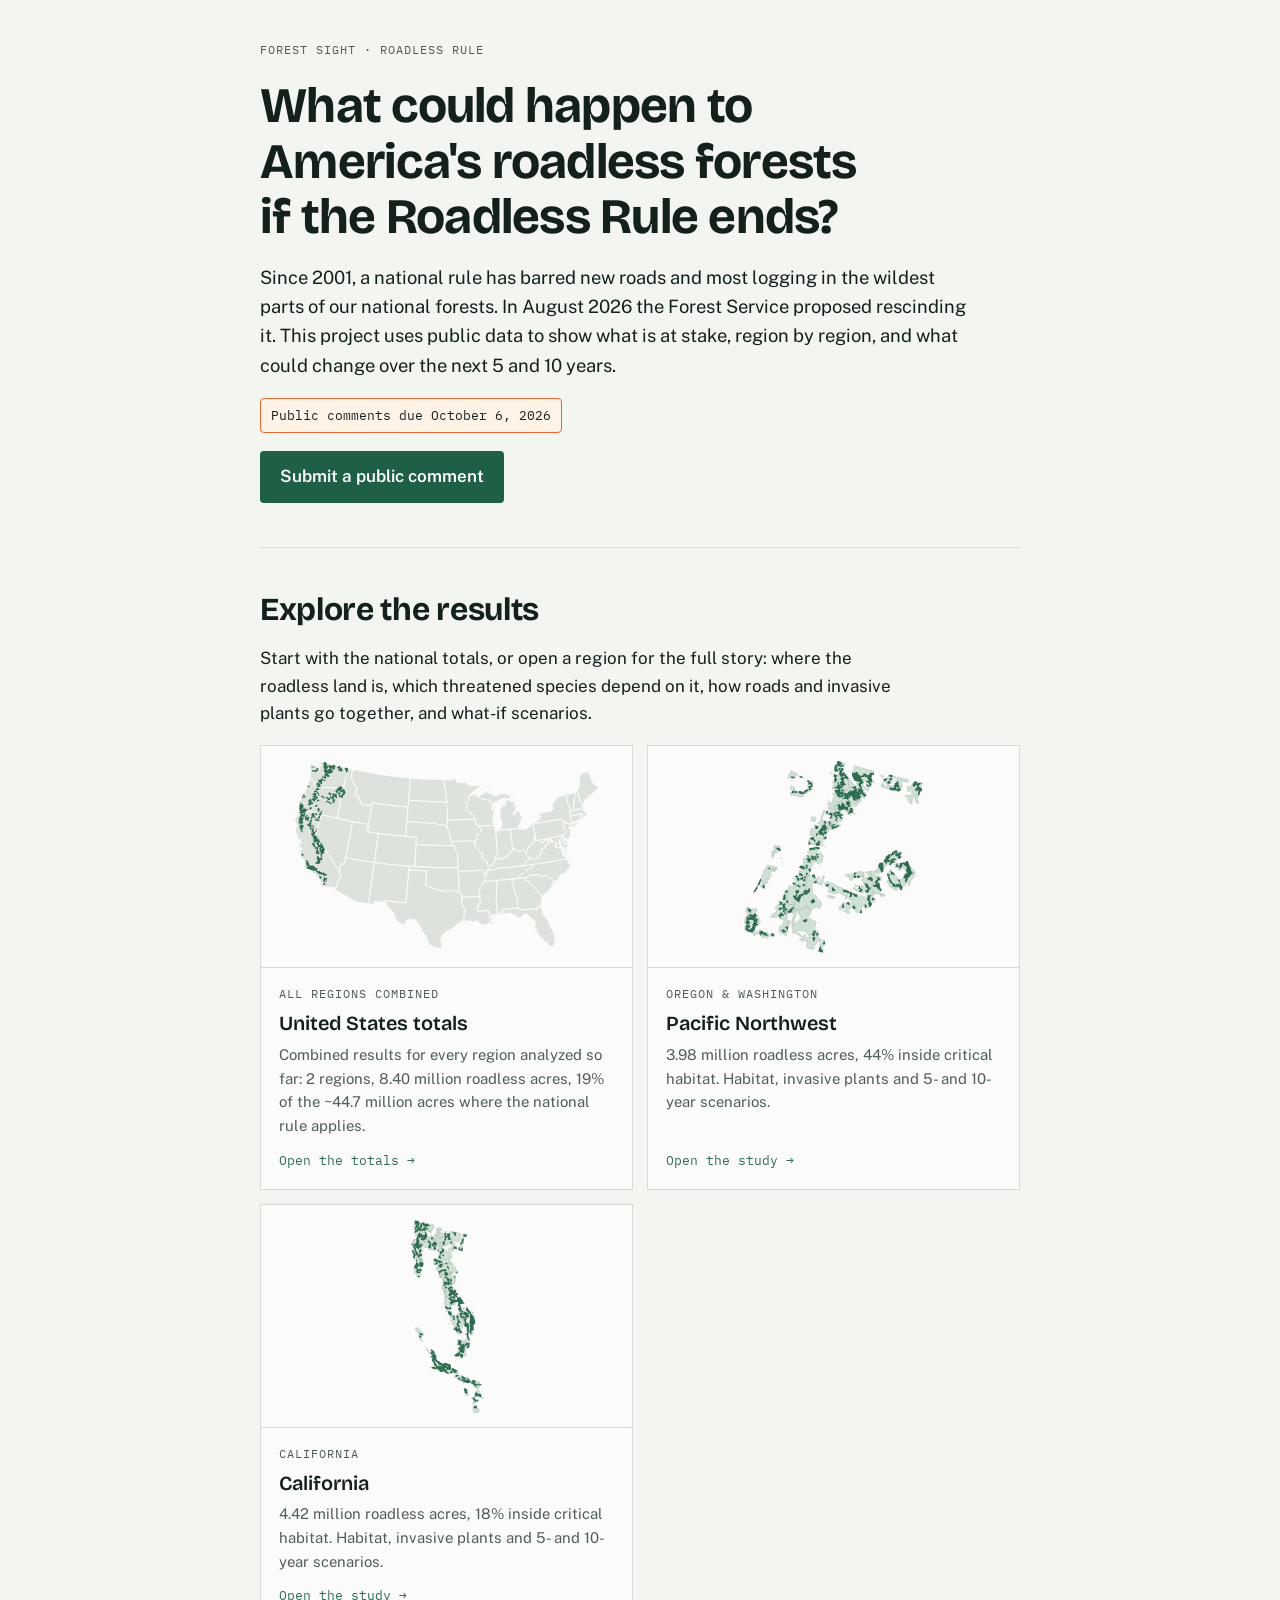
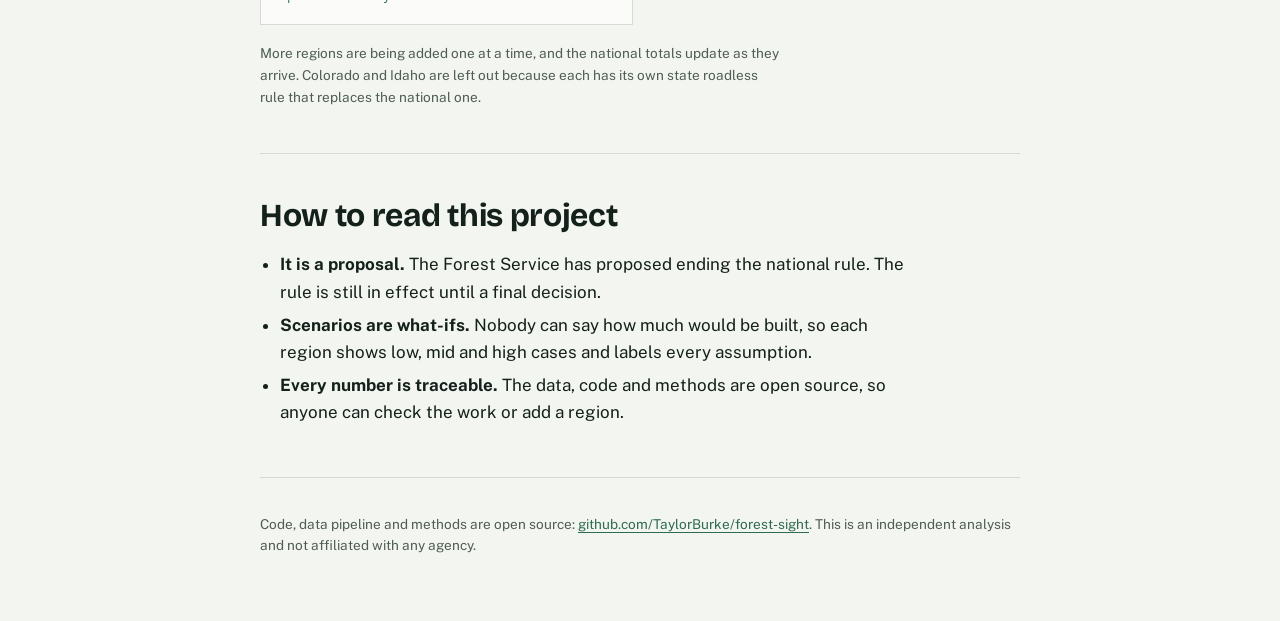
==== commit 449e2bbf: "Add California region; make region pages data-driven; shared sparse-band rule - regions.json: ca ent" ====
--- a/docs/index.html
+++ b/docs/index.html
@@ -23,10 +23,12 @@
   <h2>Explore the results</h2>
   <p>Start with the national totals, or open a region for the full story: where the roadless land is, which threatened species depend on it, how roads and invasive plants go together, and what-if scenarios.</p>
   <div class="cards">
-<a class="card card-us" href="us/index.html"><div class="card-img"><svg class="thumb us-map" viewBox="0 0 400 240" preserveAspectRatio="xMidYMid meet" aria-hidden="true"><path class="map-state" d="M132.6 169.2L132.5 167.7L156.2 169.9L159 134.2L178.2 135.3L177.6 150.8L178 150.7L179.5 152.3L181.3 152.3L181.7 151.9L182.7 153.7L185.6 154.5L186.2 154.2L187.3 155.1L188.1 154.3L189.3 154.7L189.6 154.4L189.9 155.6L190.8 155.7L190.7 156.6L191.3 156.9L192.6 155.8L193.3 156.5L193.8 156.4L194 157.1L195.6 156.4L196 157.9L197.3 156.2L197.9 157L198.8 157.1L199.2 156.4L201.1 158.2L202.5 157.1L206.1 156.4L207.7 156.8L208.5 156.1L211.1 157.8L214.1 159.1L216.3 159.2L216.6 171.6L217.9 173.1L218.1 174.8L218.8 175.4L219.7 178L220.2 177.9L220.3 180L219 183L219.2 183.9L218.8 184.7L219.2 186.9L217.7 188.9L218.4 189.8L216.9 190L212.7 192L212.3 192.7L207.8 196.5L201.2 200L196.4 204L194.3 207.7L193.7 210.6L195.2 219.2L193.8 219.5L193.2 220.2L191.7 218.8L187.7 218.4L186 217.2L184.4 216.9L183.4 215.8L181.4 215.5L180.2 212L179 210.5L179 209L178.5 208.3L178.8 207.5L178.5 206.1L176.4 204.5L175.8 203L173.6 200.7L172.8 198.1L171.3 195.4L171.1 193.8L168.5 190.9L167.2 190.3L166.3 188.5L165.2 188L161.4 187.8L160.2 187.1L159.5 187.9L157.5 188L156.5 189.6L155.9 191.8L154 193.7L152.9 193.6L147.2 190L144.7 187.4L144 185.5L144 183.1L143 181.6L142.7 179.9L139.8 177.6L136.4 173.2L135 172.3L133.9 170.2L132.6 169.2ZM56.3 142.4L57 142.5L58 143.8L57.7 144.2L56.8 143.7L56.3 142.4ZM55.5 145.8L56.2 147.1L56.6 147.8L55.8 147.4L55.1 145.8L55.5 145.8ZM49.6 142.3L50.1 142.2L50.5 143L49.7 142.7L49.6 142.3ZM49 135.8L52.5 136.7L52.4 137.1L49.6 136.7L49 135.8ZM46.2 134.9L48.1 135.7L48.4 136.6L47.4 136.7L45.6 135.1L46.2 134.9ZM36.1 78.7L38.7 75.5L38.8 74.2L40.1 72.1L40.3 69.9L39.9 69.1L40.6 67.6L64.3 74.3L58.3 97.5L84.1 136.1L83.9 137.1L84.7 138.7L84.9 140.7L86 141.8L86.1 142.5L84 143.4L83.1 144.6L82.5 147.5L81.6 148.4L81 148.4L80.7 150.8L80.8 151.3L81.8 151.7L81.9 152.7L81 153.7L64.1 151.9L64 150.7L63.5 150.7L63.9 147.9L63.3 145.7L59.8 140.9L58.9 141.1L58 140.7L58.2 139.5L57.8 138.2L55.9 138L54.2 136.8L52.9 134.6L51.6 133.5L46.4 131.9L45.6 130.8L46.6 126.4L45.3 125L45.7 123.6L43.8 121.1L43.1 118.4L41.4 115.2L41.5 112.9L42.7 112.4L43.1 111.4L42.9 110.4L41.5 109.8L40.2 107.5L40.6 106.1L40.2 104.8L40.8 102.9L41.6 102.8L41.3 104.5L42.3 105.5L42.7 105.4L42.7 104.2L42 102.9L42.2 102.1L41.7 101.6L42.9 101.1L42.3 100.2L41.7 100.3L41.3 101.7L41.6 102.4L41.1 102.5L39.9 101.6L39.3 100.4L38.4 100.2L39.1 99L39.1 98L36.3 92L37.6 84.8L35.6 80.6L36.1 78.7ZM244.2 133.9L245.1 133.9L245.6 133.4L246.2 133.8L246.8 130.6L246.3 129.7L247.3 128.5L250.7 129.4L250.9 128.8L250.3 127.7L250.5 126.8L253 125.9L252.2 124.6L253 123.4L253.7 123.2L253.6 122.5L255.4 122.8L256.6 121.9L258.7 123.1L259.2 121.9L260.3 121.1L261.7 122.2L261.7 121.7L262.3 121.7L262.1 120.6L263.2 119.7L264.1 120.6L265.2 120.9L265.8 120.3L266.2 118.2L267 118.1L267.5 116.8L268.4 116.1L268.1 114.6L269.1 114.2L269.7 114.6L271.9 113.6L272 112.8L271.4 112.5L271.6 112.2L271.2 111.5L272 110.7L272.9 111.1L273.8 110.7L274.9 111.6L275.6 113L277.8 113.1L279 113.9L279.8 113.3L281.4 113.9L283.6 112.3L284 113.5L285.6 114.3L286.1 115.5L285.9 117L287.1 118.1L287 118.6L288.5 120.2L290.7 121.1L288.6 123.6L286.5 125.2L285.7 127.1L284.6 127.5L284.3 128.4L281 130.2L254.8 132.6L253.5 132.3L253.8 133.3L253.2 133.8L244.3 134.5L244.2 133.9ZM270.4 144.3L286.4 142.2L285.2 144L285.2 144.9L287.3 146.1L288.4 146.1L291.1 150L292.7 150.8L294 152.3L295.7 153.2L295.8 154.2L297.2 155.5L299 156.3L300.2 159.4L301.7 160.3L302.3 161.3L302.7 163L304.6 163.4L303.1 166.1L302.6 170L302 171L302.2 174.3L298.7 173.9L298.2 174.6L298.6 177L298.2 177.7L297.6 177.8L297.1 176.3L279.1 177.5L277 173.9L277.2 171L276.2 168.8L276.5 166.4L277.5 165.3L276.7 164.8L276.8 163.9L275 160.8L270.4 144.3ZM254 62.4L254.7 62.3L254.2 63.3L253.9 62.9L254 62.4ZM231.9 51.3L233.1 51.1L233.3 51.9L232.7 52.2L231.9 51.3ZM220.8 63.3L221.6 60.8L223.9 59.2L223.8 54.5L224.6 54L225.6 54.3L228 53.6L229.8 52.8L231.1 51.5L232.1 52.3L231.1 54.8L232.3 53.9L233.2 54.7L235.2 55.3L235.8 56.5L241.6 57.7L244 58.7L244.7 58.4L246.7 58.8L247.3 59.3L247.2 60L248.9 60.6L248.8 63.4L250 63.1L249.6 64.5L250.5 65.3L250.4 66.2L249.2 66.7L248.6 68.4L248.6 69.9L249.8 69L250.8 67.2L251.8 66.4L252.5 64.5L253.8 63.4L253.5 65.1L251.7 69.2L251.3 71.4L251.6 72.2L250.9 73.3L250.6 75L250.9 76.5L250.1 79.5L250.1 81L251.1 83.6L251.1 86L234.6 87L234.3 86.1L232.4 85.5L231.3 83L231.9 81.2L231 80.3L230.3 76.5L229.4 75.4L227.2 74.2L226.3 72.7L224.8 72.1L224 71.2L223 71.1L221.5 69.6L221.6 65.5L222.2 64.3L221.5 63.4L220.8 63.3ZM40.6 60.6L45.3 53.1L49.5 43.1L50.9 38L51.4 37.3L51.2 36L51.5 35.8L51.8 36.3L52.9 36.6L54.3 36.3L54.6 37.4L56.1 37.5L57 38.6L57.2 39.7L56.9 42.2L59.2 43.7L62 43.2L64.5 43.9L65.1 44.8L68.3 44.6L69.5 45.3L73.7 45.1L74.2 44.7L76.8 45.2L77.7 44.9L88.8 47.5L89.2 48.9L90.4 50L90.6 51L87.6 55.1L87.1 56.3L85.8 57.2L84.2 59.5L84.2 60.4L85.5 61.1L85.7 61.8L85.2 62.2L84.5 64.2L81.3 78.4L60.4 73.3L40.6 67.6L40 65.3L41 62.2L40.6 60.6ZM204.9 103.2L214.9 103.2L229 102.4L229.7 103L230.9 104.2L230.5 105.9L231.5 109.4L235.6 113L236.2 115.6L236.8 116L237.7 115.2L239.5 116L238.3 121L240.9 122.9L241.2 123.7L241.6 123.4L243.8 124.9L244.5 127.2L244 128.2L245.1 130.1L246.8 130.6L246.2 133.8L245.3 133.4L245.1 133.9L244.1 134.2L244.6 135.4L244 135.7L244.3 136.2L243.5 136.7L244.2 137.4L243.6 138.3L239.3 138.8L241.1 136.2L240.4 134.7L212.2 135.8L212.1 114.6L210.8 114.2L210.1 113.3L210.2 112.7L208.9 111.4L209.7 110.1L210.4 109.9L210.3 109.2L209.8 108.7L209 109L207.2 107.7L206.7 106L205.6 105.3L204.9 103.2ZM327.6 116.5L328 112.3L328.6 111.7L328.1 111.3L328.8 110.4L331.1 109.7L330.5 111.2L329.9 111.5L329.5 114.7L328.4 117.9L327.6 116.5ZM281.1 130L284.3 128.4L284.6 127.5L285.7 127.1L286.5 125.2L288.6 123.6L290.7 121.1L291.4 122.7L292.9 123.5L293.6 123.4L294.7 122.1L295.6 122.8L297.9 121.6L297.6 121L298.3 121.3L299.5 120.2L300.1 120.5L301.3 118.7L300.8 118.3L303.1 113.2L303.5 110.5L304.7 111.4L305.9 111.5L307.1 107.9L308 108.3L310.1 104.7L310.1 102.2L313.7 104.3L314.1 102.7L314.9 102.7L315.8 103.2L315.6 104L317.3 104.4L318.8 105.4L319 106.7L317.8 108.1L317.9 109.5L318.3 109.9L319.6 109.4L320.3 110.4L322.6 110.5L323.5 111.4L325.3 112.1L325.1 113.9L326 116.1L326 116.6L324.9 116.3L325.4 117.4L326.4 118.4L326.6 119.3L328.3 119.3L329.8 122L302.3 127.3L281.1 130ZM240.2 146.5L241.5 145.7L241.4 144.6L241 144.5L241.2 143.4L241.8 143L241.6 142.2L242.1 142.3L242.6 141.6L242.1 141L242.3 140.6L243.5 140L243.5 139.5L244 139.3L243.3 138.5L244.2 137.4L243.5 136.7L244.3 136.2L244 136L244.5 135.7L244.3 134.5L253.7 133.7L253.5 132.3L254.8 132.6L279.7 130.3L293.8 128.1L293.7 130.3L292.5 130.8L292 132.3L290.2 132.5L288.8 134.2L288.2 133.4L287.2 134.6L286.6 134.7L286.3 135.9L285.2 136.2L283.3 138.1L281.6 138.3L280.1 139.7L280.2 140.6L278.6 141.4L278.6 143.3L253.4 145.8L240.2 146.5ZM216.6 171.6L216.4 163.5L235.5 162.9L236.1 163.4L235.6 164.7L236.3 165.1L236.4 167.3L237 167.4L236.9 168L237.4 168.1L236.9 169.1L236.2 169.2L236.7 170L236.4 170.6L235.1 172.2L234.7 172.2L234.9 172.9L234.5 173.1L234.5 173.8L234 174L234.2 174.5L233.7 174.9L233.8 176.6L232.9 177.1L233.6 178.5L233.1 178.9L246 178.2L245.6 181.1L247.2 184.3L247.8 184.6L245.7 186L245.7 186.5L247.2 187.1L248.1 185.7L250.2 184.7L249.8 187.8L248.9 187.8L248.9 188.5L247.6 189.1L248.2 190.5L250.5 191L251.2 192L251.8 192L251.1 193.8L250.3 193.3L249.4 194.4L249.6 193.2L248.6 192.2L246.1 191.5L243.6 193.5L239.1 194L238.6 193.2L236.2 192.7L235.8 192.3L236.2 191.8L233.5 189.8L233.3 188.9L232.1 189.3L231.9 189.9L233.1 190.3L232.4 191L230.6 190.2L228.9 190.7L227.2 190.4L222.9 189.1L218.4 189.8L217.7 188.9L219.2 186.9L218.8 184.7L219.2 183.9L219 183L220.3 180L220.2 177.9L219.7 178L218.8 175.4L218.1 174.8L217.9 173.1L216.6 171.6ZM344 80.2L344.5 79.7L344.6 79.9L344 80.2ZM297.8 81.7L301 78.8L301.3 77.7L302.3 76.7L300.6 74.7L300.4 73.2L303.2 71.9L307.7 71.2L309 71.8L313.3 70.3L315 68.3L316.1 67.6L315.6 65.9L314.3 65.5L315 64.6L314.4 64.3L314.4 63.2L316.7 60.6L319.2 56.5L321.2 54.8L329.4 52.9L329.9 56L330.7 57.3L330.7 60.5L331.7 62.5L331.6 63.9L331.8 64.1L332.1 63.6L332.7 64.2L334.1 70.3L333.9 75.8L335.2 81.9L335.7 82.5L334.5 83.7L335.1 84.5L334.7 85.5L336.2 84.6L337.7 84.5L338.3 83.8L341.3 82.9L343.2 80.8L342.9 81.9L343.3 82L343.7 81.3L344.3 81.9L345.3 81.2L338.4 86.6L334.3 88.3L333.5 88.1L332.5 89.1L332.6 88L333.4 87.3L333.7 84.7L326.6 82.3L325.5 80L324.3 79.6L323.6 78.9L298.2 83.8L297.8 81.7ZM84.2 59.5L85.8 57.2L87.1 56.3L87.6 55.1L90.6 51L90.2 49.6L89 48.3L88.6 46.8L89.1 46.2L88.6 44.6L93.4 24.3L98.4 25.4L96.8 33.1L98 35.8L97.8 37.1L98.1 37.6L97.6 38L99.4 39.6L101.6 44.2L102.3 44.6L102.2 45L103.8 45.4L102.4 49L102.1 48.9L102.3 51.3L101.2 51.9L101.2 53.7L102.3 54.5L104.3 53.1L105.1 54.1L105 56.3L106.2 58.7L105.9 59.8L106.1 60.4L107.6 61.3L107.8 63.7L108.4 64.5L109.6 63.8L111.3 64.5L112 63.7L112.8 64.1L114.3 64.1L114.6 64.6L116 64.4L117.2 63L118.8 65.5L115.7 85L99.7 82.3L81.3 78.4L84.5 64.2L85.2 62.2L85.7 61.8L85.5 61.1L84.2 60.4L84.2 59.5ZM306.9 222.4L309.3 220.1L310.9 221L307.8 222.4L306.9 222.4ZM305.4 223.2L305.6 222.5L306.5 222.4L306.2 223.1L305.4 223.2ZM304.3 223.1L304.4 222.4L304.9 222.6L304.8 223L304.3 223.1ZM260.3 178.2L260.4 177.1L277.9 175.3L279.1 177.5L297.1 176.3L297.4 177.3L297.9 177.8L298.6 177.6L298.2 174.6L298.7 173.9L302.3 174.4L304.6 181.4L307.4 186L311.3 190.9L310.8 191.9L311.2 193.2L316.9 203.4L317.6 210.9L317.4 212.1L316.8 211.7L316.4 213.8L316.7 214.4L317.5 213.2L317.7 213.7L315.9 217.6L312.8 220.4L311.9 220.9L311.5 220.6L315 217.7L315.6 216.1L311.5 217.4L310.7 216.5L310.7 215.2L309.3 213.3L308.5 212.6L305.9 212L303.9 208.1L302.9 208.4L302.1 208.1L300.7 205.3L296.9 200.5L297.6 200.4L298.7 198L297.9 197.8L296.9 199.8L295.9 198L295.4 195.6L296 194.9L296.4 193L295.6 190.2L295.8 189.7L294.6 187.9L293.4 187.9L293 188.3L292.8 187.4L290.2 185.5L290 184.4L289.1 184.1L287.9 182.7L285.6 181.6L284.2 181.8L283.2 182.6L283.4 183.4L282.1 183.5L282 184.3L278.9 186.4L277.4 185.9L276.8 186.1L276.3 184.1L270.2 181.4L267.4 181.2L261.5 182.7L262.4 181.4L261.8 180.9L262 179.7L260.3 178.2ZM230.5 105.7L231.2 104L231.1 102.6L232.6 101.8L232.7 100.6L233.5 99.5L233.4 98.2L232.4 97.2L232.9 95.8L236.2 94.8L236.8 94.2L236.9 93L237.7 92.4L237.6 90.1L236.2 89.1L235.9 88.2L234.6 87L251.1 86L251.1 87.5L253.3 91.9L254.9 110.8L254.4 112.3L255.6 115.5L253.8 119.3L253 119.9L253.4 120.5L252.8 121.6L253 123.4L252.2 124.6L253 125.9L250.5 126.8L250.3 127.7L250.9 128.8L250.7 129.4L247.7 128.4L246.3 129.7L246.6 130.4L245.1 130.1L244 128.2L244.5 127.2L243.8 124.9L241.6 123.4L241.2 123.7L240.9 122.9L238.3 121L239.5 116L237.7 115.2L236.8 116L236.2 115.6L235.6 113L231.5 109.4L230.5 105.7ZM98.4 25.4L127.1 30.7L143.2 32.9L161.1 34.8L158.4 66.2L142.5 64.6L119.4 61.4L118.8 65.5L117.2 63L116 64.4L114.6 64.6L114.3 64.1L112.8 64.1L112 63.7L111.3 64.5L109.6 63.8L108.4 64.5L107.8 63.7L107.6 61.3L106.1 60.4L105.9 59.8L106.2 58.7L105 56.3L105.1 54.1L104.3 53.1L102.3 54.5L101.2 53.7L101.2 51.9L102.3 51.3L102.1 48.9L102.4 49L103.8 45.4L102.2 45L102.3 44.6L101.6 44.2L99.4 39.6L97.6 38L98.1 37.6L97.8 37.1L98 35.8L96.8 33.1L98.4 25.4ZM197 36.5L208 36.6L207.9 33.5L209 33.7L209.7 34L210.4 38.2L211.4 38.9L214.9 39.3L215.1 40.1L217 39.9L217.6 39.3L219.7 39.2L221.4 39.8L221.3 40.4L222.4 40.8L222.9 42.3L223.4 41.2L224.5 41.2L224.9 42L226.4 42.3L226.5 43L227.2 43L227.4 43.4L228.9 43.1L231 41.8L231.8 42.9L234.9 42.6L236.3 43.4L238.4 43.1L231.9 46.6L225 53.4L225.3 54.1L224.6 54L223.8 54.5L223.9 59.2L221.6 60.8L220.9 62.1L220.8 63.3L221.5 63.4L222.2 64.3L221.6 65.5L221.5 69.6L223 71.1L224 71.2L224.8 72.1L226.3 72.7L227.2 74.2L229.4 75.4L230.6 77.2L230.9 79.3L200.9 80L200.9 65.7L199.5 64.6L198.8 63.2L200.2 61.6L200.4 59.5L199.2 55.1L198.9 47.8L197.4 43.1L197.7 39.1L197 36.5ZM326.2 110.7L326.6 110.8L326.7 111.3L326.3 111.3L326.2 110.7ZM303.6 105.5L303 101.5L324.9 97.2L327.6 106.9L331.5 106.1L331.5 107.1L331.1 109.7L327.9 110.8L327.3 111.4L327.2 109.9L326.6 109.3L327 109.1L326.8 108.9L325.9 108.9L326.4 110.3L325.7 110L323.7 107.5L323.8 106.5L324.5 106.3L324.3 105.8L323.3 106L322.9 105.5L323.5 104.6L324 104.6L323.7 103.9L322.8 104.7L322.8 104L323 103.1L323.4 103.2L322.9 102.3L324 99.5L321.4 102.3L322.1 102.6L322.5 103.5L321.9 105.7L324.5 111L322.6 110L320.8 109.9L319.6 108.7L318.6 109.4L318.1 108.2L319.6 105L318.6 104.4L318.2 105L316 104.3L315.5 103.7L315.8 103.2L314.1 102.7L313 100.7L311.9 100.8L311.4 100.3L309.6 101.1L309.3 101.9L308.5 102L307.3 101.4L306.5 103.1L305.6 103L303.6 105.5ZM199.9 85.7L201 83.1L200.2 81.7L200.5 80.9L200.1 80L230.9 79.3L231 80.3L231.9 81.2L231.3 82.2L232 85L234.3 86.1L234.6 87.3L237.6 90.1L237.7 92.4L236.9 93L236.8 94.2L236.2 94.8L232.9 95.8L232.4 97.2L233.4 98.2L233.5 99.5L232.7 100.6L232.6 101.8L231.1 102.6L230.9 104.2L229 102.4L214.9 103.2L204.9 103.2L204.2 102L204.6 100.8L203.9 96.3L203.5 95.6L203 95.7L202.7 92.2L201.5 90.6L201.3 88.3L200.6 87.8L199.9 85.7ZM318.2 105L318.6 104.4L319.6 105L319 106L318.2 105ZM280.6 89.1L281 89L281.1 89.4L280.8 89.6L280.6 89.1ZM271.6 111L269.2 90.5L277.1 89.2L280.4 90.5L280.9 89.9L283.3 91.1L285.8 89.7L287.4 89.7L289.7 87.2L293.8 84.8L295.6 95.3L294.8 95.9L295.5 98L294.6 102.5L294.9 102.9L293.5 105.2L292.3 106.3L291.6 105.9L291.1 107L290.4 107.1L289.9 109.9L289.5 110.1L288.5 109.5L287.7 111.3L288.2 112.8L287.6 113.1L287.4 114.2L285.8 114.7L284 113.5L283.6 112.3L281.4 113.9L279.8 113.3L279 113.9L278.4 113.8L277.8 113.1L275.6 113L274.6 111.3L273.7 110.6L272.9 111.1L272 110.7L271.6 111ZM155.7 97.9L157 82L189.1 83.8L191.7 85.7L192.7 85L196 85L199.4 86.7L199.9 87.9L201.3 88.3L201.5 90.6L202.7 92.2L202.6 92.7L203.1 93.6L203 95.7L203.5 95.6L203.9 96.3L204.6 100.8L204.2 102L205 103.1L205.6 105.3L206.7 106L207 107.3L207.7 107.9L187.1 107.6L167 106.7L167.5 98.8L155.7 97.9ZM61 18.5L61.9 18.6L62.7 18.1L63.2 18.6L63.5 19.4L62.6 21L61.1 20L61 18.5ZM52.7 18.4L55.7 21L59.3 22.7L60.3 22.4L60.9 23.3L62.2 23.3L62.3 25.1L63 24.7L62.5 22.4L63.8 20.1L63.7 17.2L64.1 16.8L93.4 24.3L88.6 44.6L89.1 46.2L88.6 46.8L88.8 47.5L77.7 44.9L76.8 45.2L74.2 44.7L73.7 45.1L72.1 44.9L70.6 45.3L68.9 45.1L68.3 44.6L65.1 44.8L65.1 44.3L63.5 43.4L61.6 43.2L59.2 43.7L57.3 42.6L56.8 41.9L57 38.6L56.1 37.5L54.6 37.4L54.3 36.3L53.2 35.7L52.2 35.9L51.8 35.4L51.2 35.4L52.1 32.7L52.9 32.6L52.2 31.9L52.7 24.1L52 21.7L52.7 18.4ZM157 82L159 58.7L180.5 60.1L200.4 60.7L200.2 61.6L198.8 63.2L199.5 64.6L200.9 65.7L200.9 80L200.1 80L200.5 80.9L200.2 81.7L201 83.1L199.9 86.2L200.9 88L199.9 87.9L199.4 86.7L196.9 85.8L196.3 85.1L192.7 85L191.7 85.7L189.1 83.8L157 82ZM159.3 134.2L159.5 130.2L187.5 131.7L212.2 131.8L212.2 135.8L213.6 144.8L213.4 158.6L211.1 157.8L208.5 156.1L207.7 156.8L206.1 156.4L202.5 157.1L201.1 158.2L199.2 156.4L198.8 157.1L197.9 157L197.3 156.2L196 157.9L195.6 156.4L194 157.1L193.8 156.4L193.3 156.5L192.6 155.8L191.3 156.9L190.7 156.6L190.8 155.7L189.9 155.6L189.6 154.4L189.3 154.7L188.1 154.3L187.3 155.1L186.2 154.2L185.6 154.5L182.7 153.7L181.7 151.9L181.3 152.3L179.5 152.3L178 150.7L177.6 150.8L178.2 135.3L159.3 134.2ZM114.4 92.9L119.4 61.4L142.5 64.6L158.3 66.2L155.7 97.9L132.8 95.5L114.4 92.9ZM285.9 117L285.8 114.7L287.4 114.2L287.6 113.1L288.2 112.8L287.7 111.3L288.5 109.5L289.5 110.1L289.9 109.9L290.4 107.1L291.1 107L291.6 105.9L292.3 106.3L292.8 105.8L294.8 103.3L295.5 98L295 95.5L295.6 95.3L296.8 102.5L303 101.5L303.6 105.5L305.6 103L306.5 103.1L307.3 101.4L307.8 101.9L309.3 101.9L309.6 101.1L311.4 100.3L311.9 100.8L313 100.7L313.8 102L313.7 104.3L310.1 102.2L310.1 104.7L308 108.3L307.1 107.9L305.9 111.5L304.7 111.4L303.5 110.5L303.1 113.2L300.8 118.3L301.3 118.7L301 119.5L300.1 120.5L299.5 120.2L298.3 121.3L297.6 121L297.9 121.6L297.4 121.9L295.6 122.8L294.7 122.1L293.6 123.4L292.9 123.5L291.7 123L290.7 121.8L290.9 121.3L288.5 120.2L287 118.6L287.1 118.1L285.9 117ZM252.7 122.9L253.4 120.5L253 119.9L253.8 119.3L255.6 115.5L254.4 112.3L254.9 110.8L253.3 92.1L254.9 92.6L257.4 91.3L269.2 90L271.6 111L271.2 111.5L271.6 112.2L271.4 112.5L272 112.8L271.9 113.6L269.7 114.6L269.1 114.2L268.1 114.6L268.4 116.1L267.5 116.8L267 118.1L266.2 118.2L265.8 120.3L265.2 120.9L264.1 120.6L263.2 119.7L262.1 120.6L262.3 121.7L261.7 121.7L261.7 122.2L260.3 121.1L259.2 121.9L258.7 123.1L256.6 121.9L255.4 122.8L253.6 122.5L253.7 123.2L253.3 123.5L252.7 122.9ZM353.9 77L355 76.6L355 76L355.8 76.8L354.4 77.3L353.9 77ZM350.6 77.5L351.7 76.2L352.8 76.9L351.4 77.4L350.9 78.3L350.6 77.5ZM333.9 75.8L334.1 70.3L345.2 67.9L346.4 66.2L347.5 65.8L348.1 67L349.3 67.3L348 68.3L348.2 68.8L347.5 69.5L348 70.7L348.4 70.3L349.4 70.8L350.2 71.6L350.3 72.6L351.1 72.7L351.3 73.5L352 73.8L353 73.8L354.3 72.9L353.5 71.3L352.5 71.1L353.6 70.8L355.2 74L354.9 74.8L354.6 73.8L353 74.6L349.9 77.3L350.9 75.4L350.4 75.2L349.5 76.5L348.7 76.8L348.3 75.6L346.9 75L346.1 73.2L338.4 75.1L338.1 75.5L333.9 75.8ZM58.3 97.5L64.3 74.3L98.4 82L89.6 127.4L88.3 128.6L87.5 127.4L85.2 127.3L84.7 135.1L84.1 136.1L58.3 97.5ZM161.1 34.8L180.1 36L197 36.5L197.7 39.1L197.4 43.1L198.9 47.8L199.2 55.1L200.2 57.6L200.4 60.7L180.5 60.1L159 58.7L161.1 34.8ZM212.2 135.8L240.4 134.7L241.1 136.2L239.3 138.8L243.3 138.5L244 139.3L242.1 141L242.6 141.6L242.1 142.3L241.6 142.2L241.8 143L241.2 143.4L241 144.5L241.4 144.6L241.5 145.7L240.2 146.5L240.6 147.4L239.2 148.1L238.6 149.9L238.7 151.5L236.7 153.1L236.4 154L236.8 154.7L235.6 155.3L235.9 155.4L236.1 156.8L235.3 157L235.8 157.2L235.1 157.8L235.4 158.1L234.9 158.7L236 161L235.3 162.1L235.7 162.5L235.5 162.9L216.4 163.5L216.3 159.2L215.4 158.9L214.3 159.2L213.4 158.6L213.6 144.8L212.2 135.8ZM233.1 176.8L233.8 176.6L233.7 174.9L234.2 174.5L234 174L234.5 173.8L234.5 173.1L234.9 172.9L234.7 172.2L235.8 171.5L236.7 170L236.2 169.2L236.9 169.1L237.4 168.1L236.9 168L237 167.4L236.4 167.3L236.3 165.1L235.6 164.7L236.1 163.4L235.3 162.1L236 161L234.9 158.7L235.4 158.1L235.1 157.8L235.8 157.2L235.3 157L236.1 156.8L235.9 155.4L235.6 155.3L236.8 154.7L236.4 154L236.7 153.1L238.7 151.5L238.6 149.9L239.2 148.1L240.6 147.4L240.2 146.7L253.7 145.8L254.5 146.6L253.9 170.2L255.3 182.7L251.5 182.7L249 183.6L247.8 184.6L247.2 184.3L245.6 181.1L246 178.2L233.1 178.9L233.6 178.5L233.1 176.8ZM121.8 126.2L126.2 94.6L148.4 97.2L167.5 98.8L165.6 130.7L142.6 128.8L121.8 126.2ZM278.6 143.3L279 141L279.8 141.1L280.2 140.6L280.1 139.7L281.6 138.3L283.3 138.1L285.2 136.2L286.3 135.9L286.6 134.7L287.2 134.6L288.2 133.4L288.8 134.2L290.2 132.5L292 132.3L292.5 130.8L293.7 130.3L293.6 128.3L307.2 126.5L329.8 122L333.9 128.9L334.1 131.9L332.7 132.5L330.7 134.6L328.8 138.2L328.1 137.7L326.3 138L323.1 140.3L321.5 142.5L320.9 145.8L318.7 145.7L317.1 146.5L308.5 140.3L301.3 141.4L301.3 140.5L300.1 139.3L299.5 139.9L299.4 139.1L290.6 140L286.4 142.2L278.6 143.3ZM90.8 121.1L98.4 82L115.7 85L114.4 92.9L126.2 94.6L121.8 126.2L90.8 121.1ZM115.6 170.9L121.8 126.2L137.8 128.3L159.5 130.2L156.2 169.9L132.5 167.7L132.3 168.7L132.9 169.5L121.7 168.1L121.2 171.7L115.6 170.9ZM167 106.7L187.1 107.6L207.7 107.9L209 109L209.8 108.7L210.4 109.9L209.7 110.1L208.9 111.4L210.2 112.7L210.1 113.3L210.8 114.2L212.1 114.6L212.2 131.8L188.7 131.7L165.6 130.7L167 106.7ZM346.4 80.2L346.5 79.6L346.8 79.4L347.1 80.1L346.4 80.2ZM344.8 79.3L345 78.5L343.8 73.9L346.1 73.2L346.9 75L348.3 75.6L348.7 76.8L347 77.6L346.9 78.4L344.8 79.3ZM266.4 57.2L267.9 58L267.7 58.4L266.6 57.9L266.4 57.2ZM260.5 59.2L261.4 58.3L262.3 58.3L261.4 60.4L260.5 59.2ZM258.7 64.9L259.1 63.9L259.6 64.2L259 65.3L258.7 64.9ZM257.4 91.3L258.6 89.9L260.1 84.7L259.9 81.2L257.5 76.2L258 74.6L257.4 72.9L258.5 70.5L258.3 67.7L259.2 67.2L259.2 65.9L260.7 65.2L261.8 63.2L261.9 64.5L262.4 64.9L262.9 64.4L262.8 62.6L265.2 61.2L264 60.5L264.6 59.1L264.3 58.6L265.9 58.2L267.4 59L268.9 59.1L269.6 60L273.1 60.7L274.7 63.1L273.7 63L275 65.8L275 68.6L274 69.3L273.9 71L272.4 71.9L272.2 73.8L273.8 74.7L275.1 71.9L277.6 70.4L278.4 70.6L279.5 72L281.7 78.3L281.2 82L280.7 82.4L280.5 81.6L280.8 81.2L279.9 81.6L280.2 82.1L279.7 82.4L279.5 83.9L278.6 84.5L278.6 86.2L277.1 89.2L269.2 90.5L269.2 90L257.4 91.3ZM239.8 43.8L242.9 41.7L243.9 41.1L243.2 42.5L241.8 43.2L241.6 43.8L240.2 44.5L239.8 43.8ZM234.1 54.8L236 53.9L237.1 52.7L239.4 52.3L240.8 51.1L241.8 50.8L242.1 50L245.5 47L247.7 46.6L248.9 47.2L247 47.4L245.1 50L244.5 51.8L246.2 50.8L247.6 51.1L249.3 52L250.8 54L252.9 53.7L253.9 54.2L254.4 53.3L255.2 53.8L257.3 52.1L260.9 51.6L263.6 50.6L263.4 51.4L263.9 52.9L266.5 52.9L266.8 52.4L268.5 52L268.8 54.7L270.2 55.6L270.5 55L271.7 55L272.5 55.7L272 56.4L269.2 56.3L267.6 56.8L267 56.5L265.7 57.2L265.9 57.7L264.1 56.6L262 56.3L261.1 56.4L260.4 57.4L259.7 57.3L259.2 57.9L257.2 57.9L255.5 61.2L255 60.7L255.3 59.7L254.5 59.2L253.6 60.4L253 60.1L252.5 60.6L250.5 65.3L249.6 64.5L250 63.1L248.8 63.4L249.1 60.8L248.5 60.2L247.2 60L247.1 59L244.7 58.4L243.2 58.5L241.6 57.7L235.8 56.5L235.2 55.3L234.1 54.8ZM325 97.1L325.5 96.2L327 96.1L326.4 97.6L326.8 98.6L326.5 98.8L327.9 100.2L328.4 101.8L329.2 102.8L330.2 103.6L330.6 103.5L331.5 106.1L327.6 106.9L325 97.1ZM254 170.5L254.5 146.6L253.7 145.7L270.4 144.3L275 160.8L276.8 163.9L276.7 164.8L277.5 165.3L276.5 166.4L276.2 168.8L277.2 171L277 173.9L277.9 175.3L260.4 177.1L260.3 178.2L262 179.7L261.8 180.9L262.4 181.4L261.9 182.2L261.5 182.7L258.9 183.3L259.5 182.5L258.5 181.3L258.4 180L257.8 179.8L257.2 182.8L256.4 182.8L255.4 182.5L254 170.5ZM285.1 144.5L286.4 142.2L290.6 140L299.4 139.1L299.5 139.9L300.1 139.3L301.3 140.5L301.3 141.4L308.5 140.3L317.1 146.5L314.9 148.6L313.9 150.7L314 152.3L313 154.1L311.6 154.3L311.8 154.9L309.4 157.9L307.3 159.3L306.5 159.3L306.8 160.6L305.9 161.2L305 160.9L304.7 161.2L305.5 161.7L304.3 163.4L302.7 163L302.3 161.3L301.7 160.3L300.2 159.4L299 156.3L297.2 155.5L295.8 154.2L295.7 153.2L294 152.3L292.7 150.8L291.1 150L288.4 146.1L287.3 146.1L285.1 144.5ZM355.8 55.1L356.3 55.2L356.2 55.7L355.8 55.5L355.8 55.1ZM341 47.5L341.7 47.1L342.5 47.7L342.2 46.4L343.3 46.3L342.6 45.4L344.2 41.9L343.5 39.7L344.2 37.5L343.9 35.4L346.3 28.4L347.4 28.4L347.7 29.8L348.6 30L351.5 27.7L354.7 29.2L357.8 39.7L359.8 39.7L360.5 42.2L361.6 43.1L361.8 42.5L362.4 42.5L364.4 44.8L363 47L362.2 47.2L361.9 48.8L361.3 48.1L359.6 50.3L358.7 50.2L358.8 51.1L359.1 51.3L358.4 51.4L358.6 52.4L357.6 52.8L357.2 53.6L356.8 53.2L355.8 53.9L355.4 52.9L354.4 52.6L354.8 54.7L354.2 54.8L353.7 55.9L353.1 55.3L352.8 56.4L351.7 57.1L351.2 57.9L350.6 57.5L349.5 58.7L349.5 59.6L348.7 60.1L349 60.6L348.7 61.4L348.1 62L347.8 64.2L346.9 63.8L346.8 63.1L345.6 62.2L341 47.5ZM326.4 97.6L327 96.1L328.5 95L328.4 94.4L330.4 92.4L328 90.8L327.7 89.8L327 89.8L326.7 88.3L327.1 87.2L326.6 86.5L327.9 83.6L328.5 83L333.7 84.7L333.4 87.3L332.6 88L332.5 89.1L332.9 89.5L333.9 89.4L334.1 88.9L334.3 89.4L334.8 94.7L333.9 97.8L332.5 99.6L331.7 102L331.1 102.2L331.1 100.3L330.2 100.1L329.7 100.5L326.8 98.9L326.4 97.6ZM296.8 102.5L293.8 84.8L297.8 81.7L298.2 83.8L323.6 78.9L324.3 79.6L325.5 80L326.6 82.3L328.1 82.5L328.5 83L326.6 86.5L327.1 87.2L326.7 88.6L327 89.8L327.7 89.8L328 90.8L330.4 92.4L328.4 94.4L328.5 95L327 96.1L325.5 96.2L325 97.1L296.8 102.5ZM337.8 68.4L338.2 67.2L337.4 62.7L338.3 58.1L337.9 56.7L340 54.4L339.9 53.4L339.2 52.6L339.6 51.1L339.3 48.6L340 47.9L340.9 48.1L341 47.5L345.6 62.2L346.8 63.1L346.9 63.8L347.8 64.2L347.5 65.8L346.4 66.2L345.2 67.9L338.6 69.3L337.8 68.4ZM79 155.4L80.1 153.6L81 153.7L81.8 153.1L81.8 151.7L80.8 151.3L80.9 149.3L81 148.4L81.6 148.4L82.5 147.5L83.1 144.6L84.2 143.3L86.1 142.5L86 141.8L84.9 140.7L84.7 138.7L83.9 137.1L84.7 135.1L85.1 127.6L85.9 127.2L87.5 127.4L88 128.4L88.7 128.6L89.6 127.4L90.8 121.1L121.8 126.2L115.6 170.9L102.1 168.9L79 155.4ZM334.5 83.7L335.7 82.5L335.2 81.9L334.1 76L338.1 75.5L338.4 75.1L343.7 73.8L345 78.5L344.8 79.3L338.8 81.4L335.1 84.5L334.5 83.7ZM330.7 60.1L330.7 57.3L329.9 56L329.4 52.9L339.4 50.4L339.6 51.1L339.2 52.6L339.9 53.4L340 54.4L337.9 56.7L338.2 59.4L337.4 62.7L338.2 67.2L337.8 68.4L338.6 69.3L334.1 70.3L332.7 64.2L332.1 63.6L331.8 64.1L331.6 63.9L331.7 62.5L330.7 60.1Z"/><path class="map-ira region-pnw" d="M63.6 74.1L63.7 73.9L63.4 74.1L63.6 74.1ZM54 62.3L53.7 62.4L54.3 62.5L54 62.3ZM42.7 68.1L43.7 67.6L43.8 66.6L43.2 66.7L42.7 68.1ZM59.1 64.7L58.8 64.6L58.6 65.3L58.8 65.3L59.1 64.7ZM61.4 68.8L60.8 68.7L60.9 69.2L61.4 69.3L61.4 68.8ZM53.5 66.8L53 66.9L53.4 67.4L53.5 66.8ZM43.3 66.5L43.7 66.1L43.3 66.1L43.3 66.5ZM44.4 65.1L43.9 65.4L44.3 65.5L44.4 65.1ZM45.9 68.3L45.3 68.3L45.4 68.9L45.9 68.3ZM58.8 65.3L59.2 64.7L59 64.8L58.8 65.3ZM48.9 69.3L49 69.2L49.1 68.9L48.9 68.8L48.9 69.3ZM41 66.7L41.5 66.8L41.5 66.6L41 66.7ZM54.8 61.5L54.7 61.3L54.4 61.7L54.5 62.3L54.8 61.9L54.8 61.5ZM51 63.4L51.1 63.5L51.2 63.4L51.3 63.9L51.5 63.4L51 63.4ZM61.1 69.8L61 70.4L61.2 70.8L61.5 70.1L61.1 69.8ZM63.6 74L63.6 73.6L63.2 73.7L63.3 73.6L63.1 72.6L62.7 73.9L63.6 74ZM41.9 66.8L42.2 66.7L42.2 66.6L42.2 66.5L42 66.7L42 66.4L41.7 66.3L41.6 66.3L41.9 66.8ZM52.3 60.4L52.1 61.2L52.8 61.3L52.4 61.1L52.7 61L52.3 60.4ZM51.8 63.2L51.2 63.1L51.6 63.4L51.8 63.2ZM44.2 65.1L44.5 64.5L44 64.4L43.5 64.8L43.7 65L43.8 64.7L43.9 64.7L44 64.7L44 64.7L44.2 65.1ZM58.6 65.3L58.7 64.7L58.7 64.7L58.1 65.1L58.6 65.3ZM51.9 62.9L51.5 63L52 63L51.9 62.9ZM41.8 64.2L41.5 64L41.5 64.5L41.8 64.2ZM64.2 71.8L64.4 71.7L64.3 71.2L64 71.7L64.2 71.8ZM45.4 69L45.9 68.3L45.9 68.2L46 68.2L46 68.2L46 68.2L45.5 68.4L45.4 68.8L45.4 69ZM42.5 68.2L42.9 67.3L42 67.8L42.5 68.2ZM41.7 67L41.3 67.2L41.7 67.3L41.2 67.5L41.2 67.6L41.7 67.5L41.7 67ZM41.8 65.4L42.1 65.3L41.8 64.9L41.8 65.4ZM52.4 68.1L51.8 67.8L52.2 68.3L52.4 68.1ZM45.5 68.7L46.2 68.8L46.3 68.7L46 68.5L45.5 68.7ZM42.5 62.4L42.2 62L42.1 61.9L41.9 62L42.5 62.4ZM43.3 66L43.9 65.4L43.7 65.2L43.3 66ZM52.2 68L52.5 67.9L52.2 67.7L52.2 68ZM47 68.8L46.6 68.6L46.5 69.2L47 68.8ZM47.4 69.2L47.1 68.7L46.9 69L47.4 69.2ZM42.1 68.1L41.8 67.6L41.6 67.9L42.1 68.1ZM54.2 62.1L54.2 61.7L54.1 62.2L54.2 62.1ZM41.5 66L41.8 65.5L41.7 65.4L41.5 65.5L41.5 66ZM52.9 61.6L52.5 61.9L52.1 61.8L52.7 62.1L52.9 61.6ZM51.7 61.4L51 61.4L51 61.7L51.7 61.4ZM62.5 69L62.1 68.6L62.1 69.2L62.5 69ZM41.7 64.7L43.5 64.7L44.2 63.6L43.2 64.4L43.3 63.8L42.4 63.9L41.7 64.7ZM44 66.2L44.6 66.1L44.1 65.8L44 66.2ZM41.3 65.5L41.4 65.1L41.2 65.4L41.3 65.5ZM54.5 62.3L54.6 61.8L54.5 61.8L54.1 62.2L54.5 62.3ZM61.5 68L61.1 68.2L61.6 68.5L61.7 68.4L61.5 68ZM42.3 65.7L41.9 65.3L42 65.8L42.3 65.7ZM43.8 63.3L43.4 63.2L42.8 63.5L43.6 63.7L43.8 63.3ZM78 23.8L77.5 23.6L77.7 23.7L77.7 23.8L78.3 24.1L78.2 23.2L78 23.8ZM86.5 25.8L86 25.4L85.8 25.4L86.5 25.8ZM74.7 27.8L73.9 27.2L73.8 26.4L73.2 26.5L73.5 27.4L74.7 27.8ZM83.8 23.5L83.8 22.9L83.6 23.4L83.8 23.5ZM69.9 24.5L69.6 24.9L70 25.3L69.8 25L69.9 24.5ZM69.5 25L69.5 24.5L69.1 24.4L69.1 24.9L69.5 25ZM92.4 27.4L92.2 27L92.1 27.8L92.4 27.4ZM81.9 23.4L82.4 23.5L82.5 23.3L81.9 23.4ZM77.7 22.1L77.3 22.4L77.7 22.4L77.7 22.1ZM76 22.4L76 21.7L75.3 22.5L74.2 21.9L74.5 22.5L75.4 22.5L76 22.4ZM76.8 22.2L76.4 21.8L76.2 21.8L76.5 22.5L76.8 22.2ZM69.3 20.9L68.9 21.2L69.2 21.3L68.9 21.7L69.3 21.7L69 22.3L69.5 22.4L70.1 21.2L69.6 21.9L69.3 20.9ZM93 26L92.7 26.4L92.9 26.6L92.9 26.3L93 26ZM92.5 24.5L91.9 24.5L91.8 24.6L91.6 25L91.9 25.2L92.5 24.5ZM67.4 20.1L67.5 20.9L67.7 20.9L67.7 20.9L67.7 20.4L67.9 20.3L68.3 20.7L67.8 20.3L67.7 20.3L67.7 20.7L67.5 20.7L67.4 20.1ZM69.7 23.5L69.5 23.7L69.7 23.8L69.9 24L69.5 23.9L69.8 24.4L70 24L69.7 23.5ZM67.9 23.4L67.8 23L67.6 23.3L67.5 22.8L67.4 23.4L67.9 23.4ZM68 19.6L67.7 19.1L67.6 19.6L67.7 19.9L68 19.6ZM70.4 22.8L70.9 23L70.5 22.4L70.4 22.8ZM78 25L77.7 24.5L77.7 25.1L78 25ZM77.8 23.8L76.8 23.9L77.6 24.4L77.8 23.8ZM85.4 25.6L84.7 26.4L85.5 26.4L85.4 25.6ZM92.5 25.8L91.9 25.3L91.8 25.4L92 26L92.5 25.8ZM92.6 26.7L92.8 26.1L92.5 25.8L92.1 26.2L92.6 26.7ZM74 21.3L72.6 21.5L73.6 23.5L74.3 22.9L75 23L74 21.7L73.8 21.7L73.7 21.5L74 21.3ZM75.9 27.4L75.2 27.2L75.8 27.7L75.9 27.4ZM87.1 55.8L87.1 55.3L86.8 55.7L87.1 55.8ZM86.8 26.2L86.3 26.3L86.6 26.5L86.8 26.2ZM85.8 24.5L85.6 25.2L86.1 25.4L86.1 25.1L85.8 24.5ZM83.5 24.5L83.5 24L83.3 23.9L83.1 23.9L83 24.3L83.5 24.5ZM67.4 19.8L67.5 20L67.9 20.1L67.4 19.8ZM77.7 22.4L77 22.4L77.3 23.3L78 22.9L77.9 21.6L78.2 21.9L78.6 21.7L78.1 21.5L77.8 21.6L77.7 22.4ZM75.3 23.5L74.3 22.9L73.9 23.5L73.4 23.4L72.7 21.6L73.3 23.6L74.5 23.8L75.3 23.5ZM67.7 23.6L67.4 23.2L67.3 23.5L67.7 23.6ZM91.7 26.3L91.4 26.3L92 26.5L91.7 26.3ZM70.6 22.4L70.7 21.9L70.3 22L70.2 22.3L70.6 22.4ZM69.9 23.1L69.5 22.8L69.5 22.9L69.9 23.1ZM69.7 25.7L69.3 25.2L69.2 25.3L69.2 25.5L69.7 25.7ZM86 26.8L86.1 26.1L85.6 26.3L86 26.8ZM68.9 21L69.7 20.7L69.8 20.3L69.8 20.1L69.4 20L69.7 20.4L69.1 20.5L68.9 21ZM75.6 24.1L75.3 23.8L75.5 23.6L75.3 23.5L75.2 23.8L75.6 24.1ZM82.1 23.6L82.4 23.5L82.6 23.2L82.2 23.2L82.5 23.3L82.1 23.6ZM86 24L85.2 24.6L85.1 25.5L85.7 24.4L86 24.5L86 24ZM69.4 19.3L69 19L68.8 19L68.9 19.3L69.4 19.3ZM78 23.1L77.6 23.4L77.9 23.8L78.1 23.6L78 23.1ZM92.1 26.9L92.4 26.6L92.1 26.8L92.1 26.9ZM78.8 21.9L78.7 21.5L78.5 21.6L78.8 21.9ZM75.2 25.7L75 25.2L74.4 24.5L74.7 25.4L75.2 25.7ZM77.4 25.1L76.9 25.2L77.4 25.2L77.4 25.1ZM91.4 24.1L90.4 24.7L90.7 25.4L90.7 25L90.9 25.4L91.3 24.8L91.4 24.1ZM91.5 25.9L91.9 25.9L91.7 25.8L91.5 25.9ZM67.5 22.6L67.9 22.2L67.2 21.9L67.5 22.2L67.5 22.6ZM83.9 26.3L84.8 26.5L84.5 26L83.9 26.3ZM70.9 23L71.2 22.7L70.7 22.5L70.9 23ZM83.9 26.3L83.8 25.9L83.7 26.2L83.9 26.3ZM91.4 26.8L91.4 25.9L91.2 26.3L91.4 26.8ZM66.6 34.1L66.3 33.8L66.5 34.2L66.6 34.1ZM71.8 32.7L72.1 32.4L72 32.2L71.8 32.7ZM55.3 26.7L54.9 26.8L54.8 27.2L55.2 27.2L55.3 26.7ZM71.3 32.3L70.6 32.1L70.9 32.3L71.3 32.3ZM58.4 26.8L58.6 27L58.7 26.9L59.1 27L59 26.8L58.4 26.8ZM67.8 33.9L67.4 34.3L68.1 34.4L67.7 34.2L67.8 33.9ZM57.4 27.1L58 27.5L57.6 27L57.4 27.1ZM57.6 27.5L57.2 26.9L56.9 26.8L56.9 27.3L57.6 27.5ZM69.7 30.5L70.2 30.7L70 30.5L69.7 30.5ZM68.8 33.7L69.3 33.9L69.5 33.9L69.5 33.8L68.8 33.7ZM68.5 31.7L68.6 32.3L68.7 32.3L68.8 31.8L68.5 31.7ZM68.6 31.8L68.9 32.4L69 31.7L68.7 31.6L69.1 31.2L68.8 31.1L68.6 31.4L68.6 31.8ZM62.4 39.4L62 39.4L62 39.7L62.4 39.4ZM85.9 45.6L85.3 45.4L85.5 45.8L85.5 45.8L85.9 45.6ZM72 31.9L72.1 32.8L72.6 32.9L72.4 31.9L72 31.9ZM71.9 28.1L71.2 27.3L71.8 28.4L71.9 28.1ZM74.2 28.6L74.7 28.4L74.1 27.8L74.2 28.3L74.2 28.6ZM74.1 28.7L74.1 27.8L73.4 28.1L74.1 28.7ZM68.8 33.1L68.6 33.2L68.9 33.3L68.8 33.1ZM68.4 33.7L68.1 33.2L68.2 33.6L68.4 33.7ZM56.1 27.1L55.7 27.1L55.7 27.2L56.1 27.1ZM69.1 31.8L69.6 32.2L70.3 31.9L70.1 31.4L70.2 31.2L70.5 31.9L71.1 32.3L71.3 32.2L71.2 31.5L70.5 31.5L70.1 30.9L69.4 31.2L69.1 31.8ZM69.3 31.1L69.7 30.8L69.5 30.4L69.3 31.1ZM72.4 33L71.9 32.9L72 33L72.4 33ZM73.1 28.8L73.1 28.4L72.8 28.6L73.1 28.8ZM74.1 29L74 28.7L74 29L74.1 29ZM73.1 25.9L73.4 25.4L72.5 25.6L73.1 25.9ZM68.5 26.6L68.3 26.3L68.4 26.7L67.9 26.6L67.6 26.7L68.4 26.8L68.5 26.6ZM76.2 28.2L76.4 27.7L75.6 27.9L76.2 28.2ZM69.4 34.8L68.7 33.8L69 34.6L69.4 34.8ZM75.1 27.2L75.5 27L75.5 26.5L75.1 26.5L75.1 27.2ZM74.5 29L74.8 28.4L74.2 28.9L74.5 29ZM71.2 30.5L70.8 30.1L71 30.7L71.2 30.5ZM68.7 33.8L68.1 33.9L68.8 34.3L68.7 33.8ZM69.6 27.1L69.2 27.4L69.7 27.4L69.6 27.1ZM59.8 24.6L60.4 24.6L60 24.3L59.8 24.6ZM72.5 27L72.1 27L72.1 26.4L72 27.3L72.2 27.8L72.4 27.3L72.6 27.4L72.3 27.9L72.7 28.6L72.7 27.8L72.5 27ZM68.6 27L69 27.2L69.4 27L68.6 26.7L68.6 27ZM73.2 26.5L72.7 26.8L72.5 27.1L73.3 26.9L73.2 26.5ZM69.8 27.9L69.3 27.7L69.8 28L69.8 27.9ZM60.6 25.2L60.5 25.1L60.5 25.6L60.6 25.2ZM71 28.8L70.5 28.6L70.1 28.9L71 28.8ZM68.5 24.8L68.2 25.1L68.6 25.2L68.8 26L69.1 25.7L68.5 24.8ZM59 26.8L59 26.5L58.6 26.8L59 26.8ZM73.6 27.4L73.4 26.8L72.5 27.2L72.8 28.6L73.5 28.7L72.9 27.2L73.6 27.4ZM68.9 26.4L68.4 25.5L67.9 25.6L67.7 25.8L67.4 25.6L67.8 25.9L68.3 25.7L68.7 26.3L68.4 26.8L67.6 26.7L67.8 27.3L68.3 27.2L68.9 26.4ZM59.9 25.9L59.9 26.3L60.2 26.3L60.2 26.2L59.9 25.9ZM70 23.3L70.1 22.8L69.8 22.7L70 23.3L69.6 22.9L69.3 23.3L70 23.3ZM73.5 29.4L73.2 28.9L72.8 28.7L73 29.3L73.5 29.4ZM71.7 28.7L70.9 28.2L70.3 28.3L70.6 28.6L71.7 28.7ZM73.4 27.6L73.1 27.1L72.9 27.2L73.4 27.6ZM57 22.5L57.3 22.6L57.6 22.7L57.7 22.7L57 22.5ZM75 24.2L74.8 24.6L74.5 24.4L74.9 24.8L75 24.2ZM69.4 24.1L69 24.2L69.3 24.3L69.4 24.1ZM55.3 22.9L54.7 22.6L54.6 22.7L55.3 22.9ZM70.3 28.3L70.9 28.1L70.1 27.3L70.1 27.9L70.7 28L70.3 28.3ZM71.5 28.9L71.1 29L71.2 29.2L71.5 28.9ZM60 25.5L59.9 25.9L60.1 26.1L60 25.5ZM69.6 27.9L69.4 28.3L68.9 28.5L69.6 28.4L69.6 27.9ZM75.1 26.1L74.8 26.1L74.8 26.9L75.1 26.6L75.1 26.1ZM74.8 26.1L74.3 26.1L74.1 27.2L74.9 27.8L74.4 27.3L74.8 26.1ZM84.1 22.2L84.3 22.4L84.3 22.2L84.1 22.2ZM68.4 18.3L68.8 18.9L69.4 18.5L68.4 18L68.2 18.3L68.6 18.3L68.9 18.5L68.4 18.3ZM84 22.5L83.7 22.1L83.5 22.2L84 22.5ZM73.9 27.8L73.7 27.6L73.5 27.7L73.4 28.1L73.9 27.8ZM68.1 27.4L68.1 27.9L68.6 28.4L69 27.3L68.1 27.4ZM72.2 27.8L71.6 27L71.9 28.1L72.2 27.8ZM71.5 33.5L71.6 32.8L71.5 33.2L71.5 33.5ZM71.5 29.8L71.5 30.3L71.2 30L71 29.9L71.7 30.7L71.5 29.8ZM73.9 27.8L73.8 27.5L73.7 27.4L73.9 27.8ZM73.7 28.9L73 27.9L73 28L73 28.2L73.7 28.9ZM71.2 27.4L70.9 27.8L70.4 27.4L71.2 28.1L71.2 27.4ZM86.4 45.6L86.9 45L86.2 45.4L86.4 45.6ZM88.5 48.1L88.5 48.9L88.9 49.4L88.9 48.8L88.5 48.1ZM87.9 51.9L88.2 51.8L88.1 51.9L87.8 52.2L87.8 52.3L88.3 51.9L88.2 51.3L87.9 51.9ZM84.1 50.9L83.9 50.3L84.1 51.2L85 51.4L84.1 50.9ZM60.7 46.5L60.5 45.8L60.5 46.2L60.7 46.5ZM73.6 51.8L73.3 51.7L73.5 52L73.1 52L73 52L73 52.1L73.4 52.2L73.6 51.8ZM88.7 52.9L88.6 51.1L88.6 52.5L88.4 52.5L88.2 53.6L88.7 52.9ZM62.4 42.1L62.1 42.2L62.5 42.5L62.4 42.1ZM89.9 50.4L89.7 50L89.1 50.3L89 50.6L88.8 50.5L89.1 51.9L89.9 50.4ZM82.6 47.9L82.2 47.8L82.7 48L82.6 47.9ZM86.8 48.5L87.1 48.8L87.2 48.7L86.9 48.2L87.5 48L86.9 48.1L86.8 48.5ZM83.6 48.3L84.8 47.4L84 47.3L84.3 47.5L83.8 47.6L83.6 48.3ZM83.2 46.5L82.7 47L82.9 46.6L82.5 46.6L82 47.3L81.9 47.6L83 47.3L83.2 46.5ZM88.7 50.2L89.1 49.3L89.2 49.6L89.2 49.3L89.3 49.5L89.5 49.1L89 48.9L88.4 50.2L88.7 50.2ZM62.4 42.3L61.9 42.2L61.9 42.6L62.3 42.7L62.4 42.3ZM89.1 50.1L89.3 49.6L89.3 49.6L89.1 50.1ZM60.2 40.8L60.9 41L61.1 40.7L60.9 40.4L60.2 40.8ZM88.8 51L89 50.1L88.8 50.2L88.7 50.5L88.8 52.4L90.2 50.9L89.9 50.4L89.1 51.9L88.8 51ZM81.5 50.2L81 50L81.2 50.5L81.5 50.2ZM83.4 46.3L82.6 46.2L83 46.6L83.4 46.3ZM80.3 48.5L80.5 49.5L80.5 49.4L80.3 48.5ZM89.4 49.2L88.8 47.5L88.5 47.5L88.5 48.1L89.4 49.2ZM83.6 47.3L82.9 47.4L83.3 47.6L83.6 47.3ZM85 54.3L84.8 54.8L85.4 55L85 54.7L85 54.3ZM87 48.7L86.8 48.5L86.8 48.3L86.8 48.2L86.7 48.2L86.4 49.3L87 48.7ZM84.8 47.7L84.5 47.5L84.1 47.7L83.8 48.4L84.1 47.7L84.8 47.7ZM60.1 44.1L61 43.8L61 43.6L60 43.7L60.1 44.1ZM85.4 46.9L84.8 46.7L84.1 46.9L84.4 47.1L85.4 46.9ZM86 48.9L85.6 48.2L85.5 49L86 48.9ZM83.2 45.8L83.6 45.4L83.1 45.7L83.2 45.8ZM81.3 47.9L80.7 48L80.4 48.4L80.4 48.8L80.6 49.4L81.5 49.9L81.3 49.4L81.5 49.4L81.5 49.2L81.4 49L81 49.2L80.6 49.2L81 48.1L81.3 48.5L81.3 47.9ZM51 43.8L51.2 44.3L51.2 44.1L51 43.8ZM88.5 51.1L87.8 52.4L88.3 52.2L88.2 52.6L88.6 51.8L88.5 51.1ZM64.3 40.6L64.8 40.6L64.8 40.3L64.6 40.3L64.3 40.6ZM68.3 37L68 36.9L67.5 37.5L66.9 37.4L67.6 37.6L68.3 37ZM62.5 41.6L62.8 42.5L62.8 41.5L62.5 41.6ZM61.5 41.2L61.2 41.1L61.5 41.6L61.5 41.2ZM83.6 45.8L83.1 45.7L82.7 46.1L83.5 46.3L83.6 45.8ZM88.3 47.9L87.6 48.1L88.4 48.9L88.5 48.5L88.3 47.9ZM85.7 45.8L85.7 45.4L85.5 45.8L85.7 45.8ZM64.7 35.9L64.3 35.8L64.5 36.3L64.7 35.9ZM64 38.1L64.3 37.9L63.8 37.6L64 38.1ZM62 37.8L62.1 37.2L61.8 37.1L61.7 37.7L62 37.8ZM63.5 37.6L63.6 38.4L63.8 38.4L63.8 38L63.5 37.6ZM64.1 37.3L64.5 37L64.3 36.8L64.1 37.3ZM64.2 36.8L63.7 37.1L64.3 37.8L64.7 37.1L64.2 37.6L64.2 36.8ZM85.7 44.4L85.5 44.4L85.6 44.5L84.9 44.8L84.9 45L85.6 44.8L85.7 44.7L85.6 44.6L85.7 44.5L85.7 44.4ZM64.5 38.2L64.7 37.8L64.4 37.9L64.5 38.2ZM84.2 45.7L84.5 45.4L84.4 45L84.2 45.7ZM66.1 33.4L66.6 33.7L66.1 33.2L66.1 33.4ZM64.7 38.8L64.2 38.8L64.4 39.2L64.6 39.1L64.7 38.8ZM68.8 30.9L68.8 30.7L68.3 31L68.5 31.1L68.8 30.9ZM86.3 45.9L86 46.2L86.2 46.5L86.4 46.6L86.7 46.1L86.3 45.9ZM84.7 45.5L84.8 44.7L84.7 44.7L84.7 45.5ZM89.7 50L89.6 49.5L89.6 49.2L89.4 49.4L89.7 50ZM59.8 42.4L60.1 42.2L59.8 41.8L59.8 42.4ZM64.6 37L64.8 37.2L64.7 37.1L64.4 36.8L64.2 37.6L64.6 37ZM63.6 38L63.3 38.9L63.3 38L63.1 38.9L62.8 38.6L62.6 38.8L63.3 39.5L63.9 39.2L63.4 38.8L63.6 38ZM66 36.4L65.8 36.2L65.8 36.6L66 36.4ZM61.8 37.6L62 37.8L62 37.7L62 37.6L61.9 37.6L62 37.6L62.2 37.3L62.1 37.1L61.7 37L62.1 37.2L61.8 37.6ZM81.5 49.6L81.6 49.8L81.6 49.1L81.5 49.6ZM70.7 56.1L69.9 56L70.1 56.4L70.7 56.1ZM71.1 56.5L70.7 56.1L70.6 56.2L71.1 56.5ZM75.4 55.8L74.9 55.9L74.7 56.2L75.1 56.4L75.4 55.8ZM77.8 60.7L77.6 59.5L77.2 59.9L77.5 60L77.6 60.6L77.8 60.7ZM77.8 60.5L78 59.9L77.8 60.2L77.8 60.2L77.8 60.1L77.6 59.9L77.8 60.5ZM57.7 49.2L57.3 48.9L57.1 49.3L57.6 49.4L57.7 49.2ZM77.9 55.4L77.3 55.2L77 54.4L77 55L77.9 55.4ZM57.6 52.7L57.5 52.5L57.3 52.6L57.6 52.7ZM77 54.6L76.9 54.2L76.4 54.1L77 54.6ZM60.1 50L59.7 49.9L60.1 50.4L60.1 50ZM67.2 55.9L66.8 55.7L66.9 56.1L67.2 55.9ZM85 54.2L84.4 54.3L84.6 54.8L85 54.2ZM58.1 53.3L58.2 53.3L58.3 53.1L58.5 53.2L58.5 52.7L58.1 53.3ZM57.5 51.4L57 51.1L57 51.4L57.5 51.4ZM79.7 53.9L79.5 54.7L79.7 54.7L79.6 54.8L80 54.8L79.8 55L80.1 55.3L80.7 55.5L80.4 53.9L79.7 53.9ZM59.6 47.4L59.8 47.2L59.5 47.1L59.6 47.4ZM73.1 51.2L73.7 50.9L73.3 51L73.2 50.9L73.1 51.2ZM86.2 54.3L85.7 54.3L85.4 54.6L86.2 54.9L86.2 54.3ZM86.7 54.4L86.2 54.6L86.9 55.4L87.2 55L86.7 54.4ZM78 53.1L78.4 53L78.2 52.5L78 53.1ZM59.9 47.2L59.7 46.8L60.4 47L59.9 46.6L59.1 46.8L59.9 47.2ZM79.5 54.4L78.9 54.6L78.9 54.8L79.5 54.8L79.5 54.4ZM80.3 52.3L80.4 52.6L80.2 52.3L80 52.3L79.9 52.4L80.2 52.9L80.6 52.8L80.3 52.3ZM77 54.7L76.7 55L77.5 55.6L77 55L77 54.7ZM83.4 51.3L82.9 51.3L83.1 51.8L83.3 51.8L83.4 51.3ZM83.4 52.7L83.5 53.1L84 53.7L84 53.4L83.4 52.7ZM61.7 46.6L61.6 47L62 47.2L61.8 47L61.7 46.6ZM78.3 53L78.5 52.8L78.3 52.5L78.3 53ZM89.3 50.1L89.4 49.6L89.4 49.6L89.3 50.1ZM80 53.1L79.7 53.1L79.3 53.6L79.7 53.8L80 53.1ZM61.9 43.3L61.1 43.7L61.4 43.9L61.8 43.4L62.2 43.7L62.8 43.5L61.9 43.3ZM60.9 46.7L61.4 46.5L60.7 46.4L60.9 46.7ZM81 55.7L80.4 55.5L80.8 56L81 55.7ZM76.7 56.5L77 56.4L77.3 56.3L77 55.8L76.6 56.1L76.7 56.5ZM74 52.1L74.3 52.1L74.4 51.9L74.3 52.2L74.5 52.1L74.7 51.7L74.1 51.8L74 52.1ZM74.6 55L74.5 55.5L74.9 55.5L74.8 55.4L74.6 55ZM61.1 46.5L61.2 46.2L60.8 46.2L61.1 46.5ZM78.2 52.5L77.7 52.2L77.7 52.5L77 52.5L77.7 52.9L78.2 52.5ZM86.5 53.2L85.9 52.9L86.6 53.7L86.5 53.2ZM50.9 44L51 43.6L50.3 43.7L50.8 44.1L50.9 44ZM57 57.5L57.3 58L57.4 57.7L57 57.5ZM43.6 56.4L44.5 55.4L44.3 55.3L43.6 56.4ZM60.8 59.7L61.2 59.3L60.4 59.4L60.8 59.7ZM71.6 59.8L71 59.9L71.5 60.2L71.6 59.8ZM45.5 52.8L45.4 53.4L45.6 52.8L45.5 52.8ZM56.7 56.1L56 56.5L56.6 56.6L56.7 56.1ZM57 57.8L56.8 57.5L56.9 57.9L57 57.8ZM77.8 60.7L78.2 60L77.8 60.6L77.6 59.9L77.8 60.7ZM56.3 54.6L57 55L57.1 54.9L56.7 54.5L56.3 54.6ZM59.6 55.9L60 55.7L59.8 55.5L59.6 55.9ZM59.7 56.5L59.5 56L59.3 56.4L59 56.2L59.2 56.6L59.7 56.5ZM72.3 57.5L72.5 57.1L72 56.8L71.8 57.1L72.3 57.5ZM56.2 57.2L55.9 57.5L56 57.8L56 57.6L56.2 57.2ZM72.2 57.7L72 57.4L71.8 57.9L72.2 57.7ZM57.4 57.6L57.9 57.6L57.8 57.4L57.5 57.3L57.9 57.3L57.5 57.2L57.4 57.6ZM66.7 55.8L66.8 55.2L66.7 55.2L66.7 55.8ZM77.6 58.2L77 58.6L77.5 59.2L77.6 58.2ZM77.9 60.1L77.7 59L77.7 59.9L77.9 60.1ZM58 52.5L57.7 52.3L57.7 52.6L58 52.5ZM46.7 54.7L46.3 54.6L46.2 54.8L46.4 55L46.3 55.2L46.5 55.3L46.7 54.7ZM61.7 53.6L61.9 53.4L61.3 53.6L61.7 53.6ZM61.3 59.6L61 58.6L60.6 59.2L61.1 59.1L61.3 59.6ZM55.7 53.9L55.4 54.2L55.6 54.2L55.7 53.9ZM56.2 52.3L56.8 52.8L56.7 52.5L56.2 52.3ZM72 56.8L72.2 56.8L72.2 56.7L71.9 56.5L72 56.8ZM78.9 58.6L78.5 58.4L78.6 58.8L78.9 58.6ZM56.6 52.8L56.6 52.6L56.5 52.7L56.4 52.6L56.4 52.6L56.6 52.8ZM77 54.6L76.6 54.6L76.6 54.9L76.7 54.9L77 54.6ZM65.2 54.7L65.1 54.3L64.8 54.6L65.2 54.7ZM61.4 51.9L61.2 51.4L60.8 51.6L60.8 52L61 51.6L61.4 51.9ZM56.4 51.9L56.3 51.7L55.8 52L56.2 52.1L56.4 51.9ZM59.2 49L58.9 48.7L59.1 49.1L59.2 49ZM70 61.2L69.7 60.3L69.7 60.8L70 61.2ZM58.7 56.6L58.7 56L58.6 56.1L58.5 56.2L58.5 56.3L58.3 56.3L58.3 56.8L58.9 57.2L59.3 56.9L58.7 56.6ZM57.5 49L58 49.3L58.2 49.1L57.7 48.9L57.5 49ZM58.4 54.5L58 54.4L58.2 54.7L58.4 54.5ZM74 57.6L73.1 57.2L72.8 56.9L73.2 57.6L74 57.6ZM45 54.2L45.3 53.3L44.8 54.3L45 54.2ZM77.5 58L77.8 57.6L77.2 57.7L77.5 58ZM55.4 57.8L55.2 57.9L55.7 58L55.7 57.8L55.7 57.8L55.4 57.8ZM52.8 58L52.7 57.4L52.6 57.4L52.3 57.9L52.7 58.1L52.8 58ZM55.8 58.6L55.7 58.1L55.4 58L55.5 58.3L55.7 58.5L55.7 58.6L55.8 58.6L55.8 58.6ZM52.8 60.1L52.4 60L52.3 60.3L52.5 60.3L52.8 60.1ZM56.8 59.2L57.2 58L56.9 57.9L56.7 58.8L56.3 58.9L56.6 59.2L56.7 58.8L56.8 59.2ZM56.2 58.8L56.7 58.8L56.8 57.9L56.2 58.8ZM53.3 59.8L53.3 59.1L53.1 59.2L53.3 59.8ZM73.2 60.4L72.7 61L73 61.4L73.4 61.1L72.8 61.1L73.2 60.4ZM75.1 62L74.9 62.5L75.2 62.6L75.3 62.3L75.1 62ZM52.2 58.4L52.5 58.7L52.7 58.5L52.7 58.2L52.2 58.4ZM55.7 58.6L56.5 58.3L55.9 58.1L55.7 58.6ZM51.7 59.8L51.4 59.8L51.4 60.1L51.9 60L51.7 59.8ZM51.1 59.4L51.3 59.7L51.6 59.6L51.5 59.5L51.2 59.4L51.1 59.4Z"/></svg></div><div class="card-body"><span class="kicker">All regions combined</span><h3>United States totals</h3>
-<p>Combined results for every region analyzed so far: 1 region, 3.98 million roadless acres, 9% of the ~44.7 million acres where the national rule applies.</p><span class="go">Open the totals →</span></div></a>
+<a class="card card-us" href="us/index.html"><div class="card-img"><svg class="thumb us-map" viewBox="0 0 400 240" preserveAspectRatio="xMidYMid meet" aria-hidden="true"><path class="map-state" d="M132.6 169.2L132.5 167.7L156.2 169.9L159 134.2L178.2 135.3L177.6 150.8L178 150.7L179.5 152.3L181.3 152.3L181.7 151.9L182.7 153.7L185.6 154.5L186.2 154.2L187.3 155.1L188.1 154.3L189.3 154.7L189.6 154.4L189.9 155.6L190.8 155.7L190.7 156.6L191.3 156.9L192.6 155.8L193.3 156.5L193.8 156.4L194 157.1L195.6 156.4L196 157.9L197.3 156.2L197.9 157L198.8 157.1L199.2 156.4L201.1 158.2L202.5 157.1L206.1 156.4L207.7 156.8L208.5 156.1L211.1 157.8L214.1 159.1L216.3 159.2L216.6 171.6L217.9 173.1L218.1 174.8L218.8 175.4L219.7 178L220.2 177.9L220.3 180L219 183L219.2 183.9L218.8 184.7L219.2 186.9L217.7 188.9L218.4 189.8L216.9 190L212.7 192L212.3 192.7L207.8 196.5L201.2 200L196.4 204L194.3 207.7L193.7 210.6L195.2 219.2L193.8 219.5L193.2 220.2L191.7 218.8L187.7 218.4L186 217.2L184.4 216.9L183.4 215.8L181.4 215.5L180.2 212L179 210.5L179 209L178.5 208.3L178.8 207.5L178.5 206.1L176.4 204.5L175.8 203L173.6 200.7L172.8 198.1L171.3 195.4L171.1 193.8L168.5 190.9L167.2 190.3L166.3 188.5L165.2 188L161.4 187.8L160.2 187.1L159.5 187.9L157.5 188L156.5 189.6L155.9 191.8L154 193.7L152.9 193.6L147.2 190L144.7 187.4L144 185.5L144 183.1L143 181.6L142.7 179.9L139.8 177.6L136.4 173.2L135 172.3L133.9 170.2L132.6 169.2ZM56.3 142.4L57 142.5L58 143.8L57.7 144.2L56.8 143.7L56.3 142.4ZM55.5 145.8L56.2 147.1L56.6 147.8L55.8 147.4L55.1 145.8L55.5 145.8ZM49.6 142.3L50.1 142.2L50.5 143L49.7 142.7L49.6 142.3ZM49 135.8L52.5 136.7L52.4 137.1L49.6 136.7L49 135.8ZM46.2 134.9L48.1 135.7L48.4 136.6L47.4 136.7L45.6 135.1L46.2 134.9ZM36.1 78.7L38.7 75.5L38.8 74.2L40.1 72.1L40.3 69.9L39.9 69.1L40.6 67.6L64.3 74.3L58.3 97.5L84.1 136.1L83.9 137.1L84.7 138.7L84.9 140.7L86 141.8L86.1 142.5L84 143.4L83.1 144.6L82.5 147.5L81.6 148.4L81 148.4L80.7 150.8L80.8 151.3L81.8 151.7L81.9 152.7L81 153.7L64.1 151.9L64 150.7L63.5 150.7L63.9 147.9L63.3 145.7L59.8 140.9L58.9 141.1L58 140.7L58.2 139.5L57.8 138.2L55.9 138L54.2 136.8L52.9 134.6L51.6 133.5L46.4 131.9L45.6 130.8L46.6 126.4L45.3 125L45.7 123.6L43.8 121.1L43.1 118.4L41.4 115.2L41.5 112.9L42.7 112.4L43.1 111.4L42.9 110.4L41.5 109.8L40.2 107.5L40.6 106.1L40.2 104.8L40.8 102.9L41.6 102.8L41.3 104.5L42.3 105.5L42.7 105.4L42.7 104.2L42 102.9L42.2 102.1L41.7 101.6L42.9 101.1L42.3 100.2L41.7 100.3L41.3 101.7L41.6 102.4L41.1 102.5L39.9 101.6L39.3 100.4L38.4 100.2L39.1 99L39.1 98L36.3 92L37.6 84.8L35.6 80.6L36.1 78.7ZM244.2 133.9L245.1 133.9L245.6 133.4L246.2 133.8L246.8 130.6L246.3 129.7L247.3 128.5L250.7 129.4L250.9 128.8L250.3 127.7L250.5 126.8L253 125.9L252.2 124.6L253 123.4L253.7 123.2L253.6 122.5L255.4 122.8L256.6 121.9L258.7 123.1L259.2 121.9L260.3 121.1L261.7 122.2L261.7 121.7L262.3 121.7L262.1 120.6L263.2 119.7L264.1 120.6L265.2 120.9L265.8 120.3L266.2 118.2L267 118.1L267.5 116.8L268.4 116.1L268.1 114.6L269.1 114.2L269.7 114.6L271.9 113.6L272 112.8L271.4 112.5L271.6 112.2L271.2 111.5L272 110.7L272.9 111.1L273.8 110.7L274.9 111.6L275.6 113L277.8 113.1L279 113.9L279.8 113.3L281.4 113.9L283.6 112.3L284 113.5L285.6 114.3L286.1 115.5L285.9 117L287.1 118.1L287 118.6L288.5 120.2L290.7 121.1L288.6 123.6L286.5 125.2L285.7 127.1L284.6 127.5L284.3 128.4L281 130.2L254.8 132.6L253.5 132.3L253.8 133.3L253.2 133.8L244.3 134.5L244.2 133.9ZM270.4 144.3L286.4 142.2L285.2 144L285.2 144.9L287.3 146.1L288.4 146.1L291.1 150L292.7 150.8L294 152.3L295.7 153.2L295.8 154.2L297.2 155.5L299 156.3L300.2 159.4L301.7 160.3L302.3 161.3L302.7 163L304.6 163.4L303.1 166.1L302.6 170L302 171L302.2 174.3L298.7 173.9L298.2 174.6L298.6 177L298.2 177.7L297.6 177.8L297.1 176.3L279.1 177.5L277 173.9L277.2 171L276.2 168.8L276.5 166.4L277.5 165.3L276.7 164.8L276.8 163.9L275 160.8L270.4 144.3ZM254 62.4L254.7 62.3L254.2 63.3L253.9 62.9L254 62.4ZM231.9 51.3L233.1 51.1L233.3 51.9L232.7 52.2L231.9 51.3ZM220.8 63.3L221.6 60.8L223.9 59.2L223.8 54.5L224.6 54L225.6 54.3L228 53.6L229.8 52.8L231.1 51.5L232.1 52.3L231.1 54.8L232.3 53.9L233.2 54.7L235.2 55.3L235.8 56.5L241.6 57.7L244 58.7L244.7 58.4L246.7 58.8L247.3 59.3L247.2 60L248.9 60.6L248.8 63.4L250 63.1L249.6 64.5L250.5 65.3L250.4 66.2L249.2 66.7L248.6 68.4L248.6 69.9L249.8 69L250.8 67.2L251.8 66.4L252.5 64.5L253.8 63.4L253.5 65.1L251.7 69.2L251.3 71.4L251.6 72.2L250.9 73.3L250.6 75L250.9 76.5L250.1 79.5L250.1 81L251.1 83.6L251.1 86L234.6 87L234.3 86.1L232.4 85.5L231.3 83L231.9 81.2L231 80.3L230.3 76.5L229.4 75.4L227.2 74.2L226.3 72.7L224.8 72.1L224 71.2L223 71.1L221.5 69.6L221.6 65.5L222.2 64.3L221.5 63.4L220.8 63.3ZM40.6 60.6L45.3 53.1L49.5 43.1L50.9 38L51.4 37.3L51.2 36L51.5 35.8L51.8 36.3L52.9 36.6L54.3 36.3L54.6 37.4L56.1 37.5L57 38.6L57.2 39.7L56.9 42.2L59.2 43.7L62 43.2L64.5 43.9L65.1 44.8L68.3 44.6L69.5 45.3L73.7 45.1L74.2 44.7L76.8 45.2L77.7 44.9L88.8 47.5L89.2 48.9L90.4 50L90.6 51L87.6 55.1L87.1 56.3L85.8 57.2L84.2 59.5L84.2 60.4L85.5 61.1L85.7 61.8L85.2 62.2L84.5 64.2L81.3 78.4L60.4 73.3L40.6 67.6L40 65.3L41 62.2L40.6 60.6ZM204.9 103.2L214.9 103.2L229 102.4L229.7 103L230.9 104.2L230.5 105.9L231.5 109.4L235.6 113L236.2 115.6L236.8 116L237.7 115.2L239.5 116L238.3 121L240.9 122.9L241.2 123.7L241.6 123.4L243.8 124.9L244.5 127.2L244 128.2L245.1 130.1L246.8 130.6L246.2 133.8L245.3 133.4L245.1 133.9L244.1 134.2L244.6 135.4L244 135.7L244.3 136.2L243.5 136.7L244.2 137.4L243.6 138.3L239.3 138.8L241.1 136.2L240.4 134.7L212.2 135.8L212.1 114.6L210.8 114.2L210.1 113.3L210.2 112.7L208.9 111.4L209.7 110.1L210.4 109.9L210.3 109.2L209.8 108.7L209 109L207.2 107.7L206.7 106L205.6 105.3L204.9 103.2ZM327.6 116.5L328 112.3L328.6 111.7L328.1 111.3L328.8 110.4L331.1 109.7L330.5 111.2L329.9 111.5L329.5 114.7L328.4 117.9L327.6 116.5ZM281.1 130L284.3 128.4L284.6 127.5L285.7 127.1L286.5 125.2L288.6 123.6L290.7 121.1L291.4 122.7L292.9 123.5L293.6 123.4L294.7 122.1L295.6 122.8L297.9 121.6L297.6 121L298.3 121.3L299.5 120.2L300.1 120.5L301.3 118.7L300.8 118.3L303.1 113.2L303.5 110.5L304.7 111.4L305.9 111.5L307.1 107.9L308 108.3L310.1 104.7L310.1 102.2L313.7 104.3L314.1 102.7L314.9 102.7L315.8 103.2L315.6 104L317.3 104.4L318.8 105.4L319 106.7L317.8 108.1L317.9 109.5L318.3 109.9L319.6 109.4L320.3 110.4L322.6 110.5L323.5 111.4L325.3 112.1L325.1 113.9L326 116.1L326 116.6L324.9 116.3L325.4 117.4L326.4 118.4L326.6 119.3L328.3 119.3L329.8 122L302.3 127.3L281.1 130ZM240.2 146.5L241.5 145.7L241.4 144.6L241 144.5L241.2 143.4L241.8 143L241.6 142.2L242.1 142.3L242.6 141.6L242.1 141L242.3 140.6L243.5 140L243.5 139.5L244 139.3L243.3 138.5L244.2 137.4L243.5 136.7L244.3 136.2L244 136L244.5 135.7L244.3 134.5L253.7 133.7L253.5 132.3L254.8 132.6L279.7 130.3L293.8 128.1L293.7 130.3L292.5 130.8L292 132.3L290.2 132.5L288.8 134.2L288.2 133.4L287.2 134.6L286.6 134.7L286.3 135.9L285.2 136.2L283.3 138.1L281.6 138.3L280.1 139.7L280.2 140.6L278.6 141.4L278.6 143.3L253.4 145.8L240.2 146.5ZM216.6 171.6L216.4 163.5L235.5 162.9L236.1 163.4L235.6 164.7L236.3 165.1L236.4 167.3L237 167.4L236.9 168L237.4 168.1L236.9 169.1L236.2 169.2L236.7 170L236.4 170.6L235.1 172.2L234.7 172.2L234.9 172.9L234.5 173.1L234.5 173.8L234 174L234.2 174.5L233.7 174.9L233.8 176.6L232.9 177.1L233.6 178.5L233.1 178.9L246 178.2L245.6 181.1L247.2 184.3L247.8 184.6L245.7 186L245.7 186.5L247.2 187.1L248.1 185.7L250.2 184.7L249.8 187.8L248.9 187.8L248.9 188.5L247.6 189.1L248.2 190.5L250.5 191L251.2 192L251.8 192L251.1 193.8L250.3 193.3L249.4 194.4L249.6 193.2L248.6 192.2L246.1 191.5L243.6 193.5L239.1 194L238.6 193.2L236.2 192.7L235.8 192.3L236.2 191.8L233.5 189.8L233.3 188.9L232.1 189.3L231.9 189.9L233.1 190.3L232.4 191L230.6 190.2L228.9 190.7L227.2 190.4L222.9 189.1L218.4 189.8L217.7 188.9L219.2 186.9L218.8 184.7L219.2 183.9L219 183L220.3 180L220.2 177.9L219.7 178L218.8 175.4L218.1 174.8L217.9 173.1L216.6 171.6ZM344 80.2L344.5 79.7L344.6 79.9L344 80.2ZM297.8 81.7L301 78.8L301.3 77.7L302.3 76.7L300.6 74.7L300.4 73.2L303.2 71.9L307.7 71.2L309 71.8L313.3 70.3L315 68.3L316.1 67.6L315.6 65.9L314.3 65.5L315 64.6L314.4 64.3L314.4 63.2L316.7 60.6L319.2 56.5L321.2 54.8L329.4 52.9L329.9 56L330.7 57.3L330.7 60.5L331.7 62.5L331.6 63.9L331.8 64.1L332.1 63.6L332.7 64.2L334.1 70.3L333.9 75.8L335.2 81.9L335.7 82.5L334.5 83.7L335.1 84.5L334.7 85.5L336.2 84.6L337.7 84.5L338.3 83.8L341.3 82.9L343.2 80.8L342.9 81.9L343.3 82L343.7 81.3L344.3 81.9L345.3 81.2L338.4 86.6L334.3 88.3L333.5 88.1L332.5 89.1L332.6 88L333.4 87.3L333.7 84.7L326.6 82.3L325.5 80L324.3 79.6L323.6 78.9L298.2 83.8L297.8 81.7ZM84.2 59.5L85.8 57.2L87.1 56.3L87.6 55.1L90.6 51L90.2 49.6L89 48.3L88.6 46.8L89.1 46.2L88.6 44.6L93.4 24.3L98.4 25.4L96.8 33.1L98 35.8L97.8 37.1L98.1 37.6L97.6 38L99.4 39.6L101.6 44.2L102.3 44.6L102.2 45L103.8 45.4L102.4 49L102.1 48.9L102.3 51.3L101.2 51.9L101.2 53.7L102.3 54.5L104.3 53.1L105.1 54.1L105 56.3L106.2 58.7L105.9 59.8L106.1 60.4L107.6 61.3L107.8 63.7L108.4 64.5L109.6 63.8L111.3 64.5L112 63.7L112.8 64.1L114.3 64.1L114.6 64.6L116 64.4L117.2 63L118.8 65.5L115.7 85L99.7 82.3L81.3 78.4L84.5 64.2L85.2 62.2L85.7 61.8L85.5 61.1L84.2 60.4L84.2 59.5ZM306.9 222.4L309.3 220.1L310.9 221L307.8 222.4L306.9 222.4ZM305.4 223.2L305.6 222.5L306.5 222.4L306.2 223.1L305.4 223.2ZM304.3 223.1L304.4 222.4L304.9 222.6L304.8 223L304.3 223.1ZM260.3 178.2L260.4 177.1L277.9 175.3L279.1 177.5L297.1 176.3L297.4 177.3L297.9 177.8L298.6 177.6L298.2 174.6L298.7 173.9L302.3 174.4L304.6 181.4L307.4 186L311.3 190.9L310.8 191.9L311.2 193.2L316.9 203.4L317.6 210.9L317.4 212.1L316.8 211.7L316.4 213.8L316.7 214.4L317.5 213.2L317.7 213.7L315.9 217.6L312.8 220.4L311.9 220.9L311.5 220.6L315 217.7L315.6 216.1L311.5 217.4L310.7 216.5L310.7 215.2L309.3 213.3L308.5 212.6L305.9 212L303.9 208.1L302.9 208.4L302.1 208.1L300.7 205.3L296.9 200.5L297.6 200.4L298.7 198L297.9 197.8L296.9 199.8L295.9 198L295.4 195.6L296 194.9L296.4 193L295.6 190.2L295.8 189.7L294.6 187.9L293.4 187.9L293 188.3L292.8 187.4L290.2 185.5L290 184.4L289.1 184.1L287.9 182.7L285.6 181.6L284.2 181.8L283.2 182.6L283.4 183.4L282.1 183.5L282 184.3L278.9 186.4L277.4 185.9L276.8 186.1L276.3 184.1L270.2 181.4L267.4 181.2L261.5 182.7L262.4 181.4L261.8 180.9L262 179.7L260.3 178.2ZM230.5 105.7L231.2 104L231.1 102.6L232.6 101.8L232.7 100.6L233.5 99.5L233.4 98.2L232.4 97.2L232.9 95.8L236.2 94.8L236.8 94.2L236.9 93L237.7 92.4L237.6 90.1L236.2 89.1L235.9 88.2L234.6 87L251.1 86L251.1 87.5L253.3 91.9L254.9 110.8L254.4 112.3L255.6 115.5L253.8 119.3L253 119.9L253.4 120.5L252.8 121.6L253 123.4L252.2 124.6L253 125.9L250.5 126.8L250.3 127.7L250.9 128.8L250.7 129.4L247.7 128.4L246.3 129.7L246.6 130.4L245.1 130.1L244 128.2L244.5 127.2L243.8 124.9L241.6 123.4L241.2 123.7L240.9 122.9L238.3 121L239.5 116L237.7 115.2L236.8 116L236.2 115.6L235.6 113L231.5 109.4L230.5 105.7ZM98.4 25.4L127.1 30.7L143.2 32.9L161.1 34.8L158.4 66.2L142.5 64.6L119.4 61.4L118.8 65.5L117.2 63L116 64.4L114.6 64.6L114.3 64.1L112.8 64.1L112 63.7L111.3 64.5L109.6 63.8L108.4 64.5L107.8 63.7L107.6 61.3L106.1 60.4L105.9 59.8L106.2 58.7L105 56.3L105.1 54.1L104.3 53.1L102.3 54.5L101.2 53.7L101.2 51.9L102.3 51.3L102.1 48.9L102.4 49L103.8 45.4L102.2 45L102.3 44.6L101.6 44.2L99.4 39.6L97.6 38L98.1 37.6L97.8 37.1L98 35.8L96.8 33.1L98.4 25.4ZM197 36.5L208 36.6L207.9 33.5L209 33.7L209.7 34L210.4 38.2L211.4 38.9L214.9 39.3L215.1 40.1L217 39.9L217.6 39.3L219.7 39.2L221.4 39.8L221.3 40.4L222.4 40.8L222.9 42.3L223.4 41.2L224.5 41.2L224.9 42L226.4 42.3L226.5 43L227.2 43L227.4 43.4L228.9 43.1L231 41.8L231.8 42.9L234.9 42.6L236.3 43.4L238.4 43.1L231.9 46.6L225 53.4L225.3 54.1L224.6 54L223.8 54.5L223.9 59.2L221.6 60.8L220.9 62.1L220.8 63.3L221.5 63.4L222.2 64.3L221.6 65.5L221.5 69.6L223 71.1L224 71.2L224.8 72.1L226.3 72.7L227.2 74.2L229.4 75.4L230.6 77.2L230.9 79.3L200.9 80L200.9 65.7L199.5 64.6L198.8 63.2L200.2 61.6L200.4 59.5L199.2 55.1L198.9 47.8L197.4 43.1L197.7 39.1L197 36.5ZM326.2 110.7L326.6 110.8L326.7 111.3L326.3 111.3L326.2 110.7ZM303.6 105.5L303 101.5L324.9 97.2L327.6 106.9L331.5 106.1L331.5 107.1L331.1 109.7L327.9 110.8L327.3 111.4L327.2 109.9L326.6 109.3L327 109.1L326.8 108.9L325.9 108.9L326.4 110.3L325.7 110L323.7 107.5L323.8 106.5L324.5 106.3L324.3 105.8L323.3 106L322.9 105.5L323.5 104.6L324 104.6L323.7 103.9L322.8 104.7L322.8 104L323 103.1L323.4 103.2L322.9 102.3L324 99.5L321.4 102.3L322.1 102.6L322.5 103.5L321.9 105.7L324.5 111L322.6 110L320.8 109.9L319.6 108.7L318.6 109.4L318.1 108.2L319.6 105L318.6 104.4L318.2 105L316 104.3L315.5 103.7L315.8 103.2L314.1 102.7L313 100.7L311.9 100.8L311.4 100.3L309.6 101.1L309.3 101.9L308.5 102L307.3 101.4L306.5 103.1L305.6 103L303.6 105.5ZM199.9 85.7L201 83.1L200.2 81.7L200.5 80.9L200.1 80L230.9 79.3L231 80.3L231.9 81.2L231.3 82.2L232 85L234.3 86.1L234.6 87.3L237.6 90.1L237.7 92.4L236.9 93L236.8 94.2L236.2 94.8L232.9 95.8L232.4 97.2L233.4 98.2L233.5 99.5L232.7 100.6L232.6 101.8L231.1 102.6L230.9 104.2L229 102.4L214.9 103.2L204.9 103.2L204.2 102L204.6 100.8L203.9 96.3L203.5 95.6L203 95.7L202.7 92.2L201.5 90.6L201.3 88.3L200.6 87.8L199.9 85.7ZM318.2 105L318.6 104.4L319.6 105L319 106L318.2 105ZM280.6 89.1L281 89L281.1 89.4L280.8 89.6L280.6 89.1ZM271.6 111L269.2 90.5L277.1 89.2L280.4 90.5L280.9 89.9L283.3 91.1L285.8 89.7L287.4 89.7L289.7 87.2L293.8 84.8L295.6 95.3L294.8 95.9L295.5 98L294.6 102.5L294.9 102.9L293.5 105.2L292.3 106.3L291.6 105.9L291.1 107L290.4 107.1L289.9 109.9L289.5 110.1L288.5 109.5L287.7 111.3L288.2 112.8L287.6 113.1L287.4 114.2L285.8 114.7L284 113.5L283.6 112.3L281.4 113.9L279.8 113.3L279 113.9L278.4 113.8L277.8 113.1L275.6 113L274.6 111.3L273.7 110.6L272.9 111.1L272 110.7L271.6 111ZM155.7 97.9L157 82L189.1 83.8L191.7 85.7L192.7 85L196 85L199.4 86.7L199.9 87.9L201.3 88.3L201.5 90.6L202.7 92.2L202.6 92.7L203.1 93.6L203 95.7L203.5 95.6L203.9 96.3L204.6 100.8L204.2 102L205 103.1L205.6 105.3L206.7 106L207 107.3L207.7 107.9L187.1 107.6L167 106.7L167.5 98.8L155.7 97.9ZM61 18.5L61.9 18.6L62.7 18.1L63.2 18.6L63.5 19.4L62.6 21L61.1 20L61 18.5ZM52.7 18.4L55.7 21L59.3 22.7L60.3 22.4L60.9 23.3L62.2 23.3L62.3 25.1L63 24.7L62.5 22.4L63.8 20.1L63.7 17.2L64.1 16.8L93.4 24.3L88.6 44.6L89.1 46.2L88.6 46.8L88.8 47.5L77.7 44.9L76.8 45.2L74.2 44.7L73.7 45.1L72.1 44.9L70.6 45.3L68.9 45.1L68.3 44.6L65.1 44.8L65.1 44.3L63.5 43.4L61.6 43.2L59.2 43.7L57.3 42.6L56.8 41.9L57 38.6L56.1 37.5L54.6 37.4L54.3 36.3L53.2 35.7L52.2 35.9L51.8 35.4L51.2 35.4L52.1 32.7L52.9 32.6L52.2 31.9L52.7 24.1L52 21.7L52.7 18.4ZM157 82L159 58.7L180.5 60.1L200.4 60.7L200.2 61.6L198.8 63.2L199.5 64.6L200.9 65.7L200.9 80L200.1 80L200.5 80.9L200.2 81.7L201 83.1L199.9 86.2L200.9 88L199.9 87.9L199.4 86.7L196.9 85.8L196.3 85.1L192.7 85L191.7 85.7L189.1 83.8L157 82ZM159.3 134.2L159.5 130.2L187.5 131.7L212.2 131.8L212.2 135.8L213.6 144.8L213.4 158.6L211.1 157.8L208.5 156.1L207.7 156.8L206.1 156.4L202.5 157.1L201.1 158.2L199.2 156.4L198.8 157.1L197.9 157L197.3 156.2L196 157.9L195.6 156.4L194 157.1L193.8 156.4L193.3 156.5L192.6 155.8L191.3 156.9L190.7 156.6L190.8 155.7L189.9 155.6L189.6 154.4L189.3 154.7L188.1 154.3L187.3 155.1L186.2 154.2L185.6 154.5L182.7 153.7L181.7 151.9L181.3 152.3L179.5 152.3L178 150.7L177.6 150.8L178.2 135.3L159.3 134.2ZM114.4 92.9L119.4 61.4L142.5 64.6L158.3 66.2L155.7 97.9L132.8 95.5L114.4 92.9ZM285.9 117L285.8 114.7L287.4 114.2L287.6 113.1L288.2 112.8L287.7 111.3L288.5 109.5L289.5 110.1L289.9 109.9L290.4 107.1L291.1 107L291.6 105.9L292.3 106.3L292.8 105.8L294.8 103.3L295.5 98L295 95.5L295.6 95.3L296.8 102.5L303 101.5L303.6 105.5L305.6 103L306.5 103.1L307.3 101.4L307.8 101.9L309.3 101.9L309.6 101.1L311.4 100.3L311.9 100.8L313 100.7L313.8 102L313.7 104.3L310.1 102.2L310.1 104.7L308 108.3L307.1 107.9L305.9 111.5L304.7 111.4L303.5 110.5L303.1 113.2L300.8 118.3L301.3 118.7L301 119.5L300.1 120.5L299.5 120.2L298.3 121.3L297.6 121L297.9 121.6L297.4 121.9L295.6 122.8L294.7 122.1L293.6 123.4L292.9 123.5L291.7 123L290.7 121.8L290.9 121.3L288.5 120.2L287 118.6L287.1 118.1L285.9 117ZM252.7 122.9L253.4 120.5L253 119.9L253.8 119.3L255.6 115.5L254.4 112.3L254.9 110.8L253.3 92.1L254.9 92.6L257.4 91.3L269.2 90L271.6 111L271.2 111.5L271.6 112.2L271.4 112.5L272 112.8L271.9 113.6L269.7 114.6L269.1 114.2L268.1 114.6L268.4 116.1L267.5 116.8L267 118.1L266.2 118.2L265.8 120.3L265.2 120.9L264.1 120.6L263.2 119.7L262.1 120.6L262.3 121.7L261.7 121.7L261.7 122.2L260.3 121.1L259.2 121.9L258.7 123.1L256.6 121.9L255.4 122.8L253.6 122.5L253.7 123.2L253.3 123.5L252.7 122.9ZM353.9 77L355 76.6L355 76L355.8 76.8L354.4 77.3L353.9 77ZM350.6 77.5L351.7 76.2L352.8 76.9L351.4 77.4L350.9 78.3L350.6 77.5ZM333.9 75.8L334.1 70.3L345.2 67.9L346.4 66.2L347.5 65.8L348.1 67L349.3 67.3L348 68.3L348.2 68.8L347.5 69.5L348 70.7L348.4 70.3L349.4 70.8L350.2 71.6L350.3 72.6L351.1 72.7L351.3 73.5L352 73.8L353 73.8L354.3 72.9L353.5 71.3L352.5 71.1L353.6 70.8L355.2 74L354.9 74.8L354.6 73.8L353 74.6L349.9 77.3L350.9 75.4L350.4 75.2L349.5 76.5L348.7 76.8L348.3 75.6L346.9 75L346.1 73.2L338.4 75.1L338.1 75.5L333.9 75.8ZM58.3 97.5L64.3 74.3L98.4 82L89.6 127.4L88.3 128.6L87.5 127.4L85.2 127.3L84.7 135.1L84.1 136.1L58.3 97.5ZM161.1 34.8L180.1 36L197 36.5L197.7 39.1L197.4 43.1L198.9 47.8L199.2 55.1L200.2 57.6L200.4 60.7L180.5 60.1L159 58.7L161.1 34.8ZM212.2 135.8L240.4 134.7L241.1 136.2L239.3 138.8L243.3 138.5L244 139.3L242.1 141L242.6 141.6L242.1 142.3L241.6 142.2L241.8 143L241.2 143.4L241 144.5L241.4 144.6L241.5 145.7L240.2 146.5L240.6 147.4L239.2 148.1L238.6 149.9L238.7 151.5L236.7 153.1L236.4 154L236.8 154.7L235.6 155.3L235.9 155.4L236.1 156.8L235.3 157L235.8 157.2L235.1 157.8L235.4 158.1L234.9 158.7L236 161L235.3 162.1L235.7 162.5L235.5 162.9L216.4 163.5L216.3 159.2L215.4 158.9L214.3 159.2L213.4 158.6L213.6 144.8L212.2 135.8ZM233.1 176.8L233.8 176.6L233.7 174.9L234.2 174.5L234 174L234.5 173.8L234.5 173.1L234.9 172.9L234.7 172.2L235.8 171.5L236.7 170L236.2 169.2L236.9 169.1L237.4 168.1L236.9 168L237 167.4L236.4 167.3L236.3 165.1L235.6 164.7L236.1 163.4L235.3 162.1L236 161L234.9 158.7L235.4 158.1L235.1 157.8L235.8 157.2L235.3 157L236.1 156.8L235.9 155.4L235.6 155.3L236.8 154.7L236.4 154L236.7 153.1L238.7 151.5L238.6 149.9L239.2 148.1L240.6 147.4L240.2 146.7L253.7 145.8L254.5 146.6L253.9 170.2L255.3 182.7L251.5 182.7L249 183.6L247.8 184.6L247.2 184.3L245.6 181.1L246 178.2L233.1 178.9L233.6 178.5L233.1 176.8ZM121.8 126.2L126.2 94.6L148.4 97.2L167.5 98.8L165.6 130.7L142.6 128.8L121.8 126.2ZM278.6 143.3L279 141L279.8 141.1L280.2 140.6L280.1 139.7L281.6 138.3L283.3 138.1L285.2 136.2L286.3 135.9L286.6 134.7L287.2 134.6L288.2 133.4L288.8 134.2L290.2 132.5L292 132.3L292.5 130.8L293.7 130.3L293.6 128.3L307.2 126.5L329.8 122L333.9 128.9L334.1 131.9L332.7 132.5L330.7 134.6L328.8 138.2L328.1 137.7L326.3 138L323.1 140.3L321.5 142.5L320.9 145.8L318.7 145.7L317.1 146.5L308.5 140.3L301.3 141.4L301.3 140.5L300.1 139.3L299.5 139.9L299.4 139.1L290.6 140L286.4 142.2L278.6 143.3ZM90.8 121.1L98.4 82L115.7 85L114.4 92.9L126.2 94.6L121.8 126.2L90.8 121.1ZM115.6 170.9L121.8 126.2L137.8 128.3L159.5 130.2L156.2 169.9L132.5 167.7L132.3 168.7L132.9 169.5L121.7 168.1L121.2 171.7L115.6 170.9ZM167 106.7L187.1 107.6L207.7 107.9L209 109L209.8 108.7L210.4 109.9L209.7 110.1L208.9 111.4L210.2 112.7L210.1 113.3L210.8 114.2L212.1 114.6L212.2 131.8L188.7 131.7L165.6 130.7L167 106.7ZM346.4 80.2L346.5 79.6L346.8 79.4L347.1 80.1L346.4 80.2ZM344.8 79.3L345 78.5L343.8 73.9L346.1 73.2L346.9 75L348.3 75.6L348.7 76.8L347 77.6L346.9 78.4L344.8 79.3ZM266.4 57.2L267.9 58L267.7 58.4L266.6 57.9L266.4 57.2ZM260.5 59.2L261.4 58.3L262.3 58.3L261.4 60.4L260.5 59.2ZM258.7 64.9L259.1 63.9L259.6 64.2L259 65.3L258.7 64.9ZM257.4 91.3L258.6 89.9L260.1 84.7L259.9 81.2L257.5 76.2L258 74.6L257.4 72.9L258.5 70.5L258.3 67.7L259.2 67.2L259.2 65.9L260.7 65.2L261.8 63.2L261.9 64.5L262.4 64.9L262.9 64.4L262.8 62.6L265.2 61.2L264 60.5L264.6 59.1L264.3 58.6L265.9 58.2L267.4 59L268.9 59.1L269.6 60L273.1 60.7L274.7 63.1L273.7 63L275 65.8L275 68.6L274 69.3L273.9 71L272.4 71.9L272.2 73.8L273.8 74.7L275.1 71.9L277.6 70.4L278.4 70.6L279.5 72L281.7 78.3L281.2 82L280.7 82.4L280.5 81.6L280.8 81.2L279.9 81.6L280.2 82.1L279.7 82.4L279.5 83.9L278.6 84.5L278.6 86.2L277.1 89.2L269.2 90.5L269.2 90L257.4 91.3ZM239.8 43.8L242.9 41.7L243.9 41.1L243.2 42.5L241.8 43.2L241.6 43.8L240.2 44.5L239.8 43.8ZM234.1 54.8L236 53.9L237.1 52.7L239.4 52.3L240.8 51.1L241.8 50.8L242.1 50L245.5 47L247.7 46.6L248.9 47.2L247 47.4L245.1 50L244.5 51.8L246.2 50.8L247.6 51.1L249.3 52L250.8 54L252.9 53.7L253.9 54.2L254.4 53.3L255.2 53.8L257.3 52.1L260.9 51.6L263.6 50.6L263.4 51.4L263.9 52.9L266.5 52.9L266.8 52.4L268.5 52L268.8 54.7L270.2 55.6L270.5 55L271.7 55L272.5 55.7L272 56.4L269.2 56.3L267.6 56.8L267 56.5L265.7 57.2L265.9 57.7L264.1 56.6L262 56.3L261.1 56.4L260.4 57.4L259.7 57.3L259.2 57.9L257.2 57.9L255.5 61.2L255 60.7L255.3 59.7L254.5 59.2L253.6 60.4L253 60.1L252.5 60.6L250.5 65.3L249.6 64.5L250 63.1L248.8 63.4L249.1 60.8L248.5 60.2L247.2 60L247.1 59L244.7 58.4L243.2 58.5L241.6 57.7L235.8 56.5L235.2 55.3L234.1 54.8ZM325 97.1L325.5 96.2L327 96.1L326.4 97.6L326.8 98.6L326.5 98.8L327.9 100.2L328.4 101.8L329.2 102.8L330.2 103.6L330.6 103.5L331.5 106.1L327.6 106.9L325 97.1ZM254 170.5L254.5 146.6L253.7 145.7L270.4 144.3L275 160.8L276.8 163.9L276.7 164.8L277.5 165.3L276.5 166.4L276.2 168.8L277.2 171L277 173.9L277.9 175.3L260.4 177.1L260.3 178.2L262 179.7L261.8 180.9L262.4 181.4L261.9 182.2L261.5 182.7L258.9 183.3L259.5 182.5L258.5 181.3L258.4 180L257.8 179.8L257.2 182.8L256.4 182.8L255.4 182.5L254 170.5ZM285.1 144.5L286.4 142.2L290.6 140L299.4 139.1L299.5 139.9L300.1 139.3L301.3 140.5L301.3 141.4L308.5 140.3L317.1 146.5L314.9 148.6L313.9 150.7L314 152.3L313 154.1L311.6 154.3L311.8 154.9L309.4 157.9L307.3 159.3L306.5 159.3L306.8 160.6L305.9 161.2L305 160.9L304.7 161.2L305.5 161.7L304.3 163.4L302.7 163L302.3 161.3L301.7 160.3L300.2 159.4L299 156.3L297.2 155.5L295.8 154.2L295.7 153.2L294 152.3L292.7 150.8L291.1 150L288.4 146.1L287.3 146.1L285.1 144.5ZM355.8 55.1L356.3 55.2L356.2 55.7L355.8 55.5L355.8 55.1ZM341 47.5L341.7 47.1L342.5 47.7L342.2 46.4L343.3 46.3L342.6 45.4L344.2 41.9L343.5 39.7L344.2 37.5L343.9 35.4L346.3 28.4L347.4 28.4L347.7 29.8L348.6 30L351.5 27.7L354.7 29.2L357.8 39.7L359.8 39.7L360.5 42.2L361.6 43.1L361.8 42.5L362.4 42.5L364.4 44.8L363 47L362.2 47.2L361.9 48.8L361.3 48.1L359.6 50.3L358.7 50.2L358.8 51.1L359.1 51.3L358.4 51.4L358.6 52.4L357.6 52.8L357.2 53.6L356.8 53.2L355.8 53.9L355.4 52.9L354.4 52.6L354.8 54.7L354.2 54.8L353.7 55.9L353.1 55.3L352.8 56.4L351.7 57.1L351.2 57.9L350.6 57.5L349.5 58.7L349.5 59.6L348.7 60.1L349 60.6L348.7 61.4L348.1 62L347.8 64.2L346.9 63.8L346.8 63.1L345.6 62.2L341 47.5ZM326.4 97.6L327 96.1L328.5 95L328.4 94.4L330.4 92.4L328 90.8L327.7 89.8L327 89.8L326.7 88.3L327.1 87.2L326.6 86.5L327.9 83.6L328.5 83L333.7 84.7L333.4 87.3L332.6 88L332.5 89.1L332.9 89.5L333.9 89.4L334.1 88.9L334.3 89.4L334.8 94.7L333.9 97.8L332.5 99.6L331.7 102L331.1 102.2L331.1 100.3L330.2 100.1L329.7 100.5L326.8 98.9L326.4 97.6ZM296.8 102.5L293.8 84.8L297.8 81.7L298.2 83.8L323.6 78.9L324.3 79.6L325.5 80L326.6 82.3L328.1 82.5L328.5 83L326.6 86.5L327.1 87.2L326.7 88.6L327 89.8L327.7 89.8L328 90.8L330.4 92.4L328.4 94.4L328.5 95L327 96.1L325.5 96.2L325 97.1L296.8 102.5ZM337.8 68.4L338.2 67.2L337.4 62.7L338.3 58.1L337.9 56.7L340 54.4L339.9 53.4L339.2 52.6L339.6 51.1L339.3 48.6L340 47.9L340.9 48.1L341 47.5L345.6 62.2L346.8 63.1L346.9 63.8L347.8 64.2L347.5 65.8L346.4 66.2L345.2 67.9L338.6 69.3L337.8 68.4ZM79 155.4L80.1 153.6L81 153.7L81.8 153.1L81.8 151.7L80.8 151.3L80.9 149.3L81 148.4L81.6 148.4L82.5 147.5L83.1 144.6L84.2 143.3L86.1 142.5L86 141.8L84.9 140.7L84.7 138.7L83.9 137.1L84.7 135.1L85.1 127.6L85.9 127.2L87.5 127.4L88 128.4L88.7 128.6L89.6 127.4L90.8 121.1L121.8 126.2L115.6 170.9L102.1 168.9L79 155.4ZM334.5 83.7L335.7 82.5L335.2 81.9L334.1 76L338.1 75.5L338.4 75.1L343.7 73.8L345 78.5L344.8 79.3L338.8 81.4L335.1 84.5L334.5 83.7ZM330.7 60.1L330.7 57.3L329.9 56L329.4 52.9L339.4 50.4L339.6 51.1L339.2 52.6L339.9 53.4L340 54.4L337.9 56.7L338.2 59.4L337.4 62.7L338.2 67.2L337.8 68.4L338.6 69.3L334.1 70.3L332.7 64.2L332.1 63.6L331.8 64.1L331.6 63.9L331.7 62.5L330.7 60.1Z"/><path class="map-ira region-pnw" d="M63.6 74.1L63.7 73.9L63.4 74.1L63.6 74.1ZM54 62.3L53.7 62.4L54.3 62.5L54 62.3ZM42.7 68.1L43.7 67.6L43.8 66.6L43.2 66.7L42.7 68.1ZM59.1 64.7L58.8 64.6L58.6 65.3L58.8 65.3L59.1 64.7ZM61.4 68.8L60.8 68.7L60.9 69.2L61.4 69.3L61.4 68.8ZM53.5 66.8L53 66.9L53.4 67.4L53.5 66.8ZM43.3 66.5L43.7 66.1L43.3 66.1L43.3 66.5ZM44.4 65.1L43.9 65.4L44.3 65.5L44.4 65.1ZM45.9 68.3L45.3 68.3L45.4 68.9L45.9 68.3ZM58.8 65.3L59.2 64.7L59 64.8L58.8 65.3ZM48.9 69.3L49 69.2L49.1 68.9L48.9 68.8L48.9 69.3ZM41 66.7L41.5 66.8L41.5 66.6L41 66.7ZM54.8 61.5L54.7 61.3L54.4 61.7L54.5 62.3L54.8 61.9L54.8 61.5ZM51 63.4L51.1 63.5L51.2 63.4L51.3 63.9L51.5 63.4L51 63.4ZM61.1 69.8L61 70.4L61.2 70.8L61.5 70.1L61.1 69.8ZM63.6 74L63.6 73.6L63.2 73.7L63.3 73.6L63.1 72.6L62.7 73.9L63.6 74ZM41.9 66.8L42.2 66.7L42.2 66.6L42.2 66.5L42 66.7L42 66.4L41.7 66.3L41.6 66.3L41.9 66.8ZM52.3 60.4L52.1 61.2L52.8 61.3L52.4 61.1L52.7 61L52.3 60.4ZM51.8 63.2L51.2 63.1L51.6 63.4L51.8 63.2ZM44.2 65.1L44.5 64.5L44 64.4L43.5 64.8L43.7 65L43.8 64.7L43.9 64.7L44 64.7L44 64.7L44.2 65.1ZM58.6 65.3L58.7 64.7L58.7 64.7L58.1 65.1L58.6 65.3ZM51.9 62.9L51.5 63L52 63L51.9 62.9ZM41.8 64.2L41.5 64L41.5 64.5L41.8 64.2ZM64.2 71.8L64.4 71.7L64.3 71.2L64 71.7L64.2 71.8ZM45.4 69L45.9 68.3L45.9 68.2L46 68.2L46 68.2L46 68.2L45.5 68.4L45.4 68.8L45.4 69ZM42.5 68.2L42.9 67.3L42 67.8L42.5 68.2ZM41.7 67L41.3 67.2L41.7 67.3L41.2 67.5L41.2 67.6L41.7 67.5L41.7 67ZM41.8 65.4L42.1 65.3L41.8 64.9L41.8 65.4ZM52.4 68.1L51.8 67.8L52.2 68.3L52.4 68.1ZM45.5 68.7L46.2 68.8L46.3 68.7L46 68.5L45.5 68.7ZM42.5 62.4L42.2 62L42.1 61.9L41.9 62L42.5 62.4ZM43.3 66L43.9 65.4L43.7 65.2L43.3 66ZM52.2 68L52.5 67.9L52.2 67.7L52.2 68ZM47 68.8L46.6 68.6L46.5 69.2L47 68.8ZM47.4 69.2L47.1 68.7L46.9 69L47.4 69.2ZM42.1 68.1L41.8 67.6L41.6 67.9L42.1 68.1ZM54.2 62.1L54.2 61.7L54.1 62.2L54.2 62.1ZM41.5 66L41.8 65.5L41.7 65.4L41.5 65.5L41.5 66ZM52.9 61.6L52.5 61.9L52.1 61.8L52.7 62.1L52.9 61.6ZM51.7 61.4L51 61.4L51 61.7L51.7 61.4ZM62.5 69L62.1 68.6L62.1 69.2L62.5 69ZM41.7 64.7L43.5 64.7L44.2 63.6L43.2 64.4L43.3 63.8L42.4 63.9L41.7 64.7ZM44 66.2L44.6 66.1L44.1 65.8L44 66.2ZM41.3 65.5L41.4 65.1L41.2 65.4L41.3 65.5ZM54.5 62.3L54.6 61.8L54.5 61.8L54.1 62.2L54.5 62.3ZM61.5 68L61.1 68.2L61.6 68.5L61.7 68.4L61.5 68ZM42.3 65.7L41.9 65.3L42 65.8L42.3 65.7ZM43.8 63.3L43.4 63.2L42.8 63.5L43.6 63.7L43.8 63.3ZM78 23.8L77.5 23.6L77.7 23.7L77.7 23.8L78.3 24.1L78.2 23.2L78 23.8ZM86.5 25.8L86 25.4L85.8 25.4L86.5 25.8ZM74.7 27.8L73.9 27.2L73.8 26.4L73.2 26.5L73.5 27.4L74.7 27.8ZM83.8 23.5L83.8 22.9L83.6 23.4L83.8 23.5ZM69.9 24.5L69.6 24.9L70 25.3L69.8 25L69.9 24.5ZM69.5 25L69.5 24.5L69.1 24.4L69.1 24.9L69.5 25ZM92.4 27.4L92.2 27L92.1 27.8L92.4 27.4ZM81.9 23.4L82.4 23.5L82.5 23.3L81.9 23.4ZM77.7 22.1L77.3 22.4L77.7 22.4L77.7 22.1ZM76 22.4L76 21.7L75.3 22.5L74.2 21.9L74.5 22.5L75.4 22.5L76 22.4ZM76.8 22.2L76.4 21.8L76.2 21.8L76.5 22.5L76.8 22.2ZM69.3 20.9L68.9 21.2L69.2 21.3L68.9 21.7L69.3 21.7L69 22.3L69.5 22.4L70.1 21.2L69.6 21.9L69.3 20.9ZM93 26L92.7 26.4L92.9 26.6L92.9 26.3L93 26ZM92.5 24.5L91.9 24.5L91.8 24.6L91.6 25L91.9 25.2L92.5 24.5ZM67.4 20.1L67.5 20.9L67.7 20.9L67.7 20.9L67.7 20.4L67.9 20.3L68.3 20.7L67.8 20.3L67.7 20.3L67.7 20.7L67.5 20.7L67.4 20.1ZM69.7 23.5L69.5 23.7L69.7 23.8L69.9 24L69.5 23.9L69.8 24.4L70 24L69.7 23.5ZM67.9 23.4L67.8 23L67.6 23.3L67.5 22.8L67.4 23.4L67.9 23.4ZM68 19.6L67.7 19.1L67.6 19.6L67.7 19.9L68 19.6ZM70.4 22.8L70.9 23L70.5 22.4L70.4 22.8ZM78 25L77.7 24.5L77.7 25.1L78 25ZM77.8 23.8L76.8 23.9L77.6 24.4L77.8 23.8ZM85.4 25.6L84.7 26.4L85.5 26.4L85.4 25.6ZM92.5 25.8L91.9 25.3L91.8 25.4L92 26L92.5 25.8ZM92.6 26.7L92.8 26.1L92.5 25.8L92.1 26.2L92.6 26.7ZM74 21.3L72.6 21.5L73.6 23.5L74.3 22.9L75 23L74 21.7L73.8 21.7L73.7 21.5L74 21.3ZM75.9 27.4L75.2 27.2L75.8 27.7L75.9 27.4ZM87.1 55.8L87.1 55.3L86.8 55.7L87.1 55.8ZM86.8 26.2L86.3 26.3L86.6 26.5L86.8 26.2ZM85.8 24.5L85.6 25.2L86.1 25.4L86.1 25.1L85.8 24.5ZM83.5 24.5L83.5 24L83.3 23.9L83.1 23.9L83 24.3L83.5 24.5ZM67.4 19.8L67.5 20L67.9 20.1L67.4 19.8ZM77.7 22.4L77 22.4L77.3 23.3L78 22.9L77.9 21.6L78.2 21.9L78.6 21.7L78.1 21.5L77.8 21.6L77.7 22.4ZM75.3 23.5L74.3 22.9L73.9 23.5L73.4 23.4L72.7 21.6L73.3 23.6L74.5 23.8L75.3 23.5ZM67.7 23.6L67.4 23.2L67.3 23.5L67.7 23.6ZM91.7 26.3L91.4 26.3L92 26.5L91.7 26.3ZM70.6 22.4L70.7 21.9L70.3 22L70.2 22.3L70.6 22.4ZM69.9 23.1L69.5 22.8L69.5 22.9L69.9 23.1ZM69.7 25.7L69.3 25.2L69.2 25.3L69.2 25.5L69.7 25.7ZM86 26.8L86.1 26.1L85.6 26.3L86 26.8ZM68.9 21L69.7 20.7L69.8 20.3L69.8 20.1L69.4 20L69.7 20.4L69.1 20.5L68.9 21ZM75.6 24.1L75.3 23.8L75.5 23.6L75.3 23.5L75.2 23.8L75.6 24.1ZM82.1 23.6L82.4 23.5L82.6 23.2L82.2 23.2L82.5 23.3L82.1 23.6ZM86 24L85.2 24.6L85.1 25.5L85.7 24.4L86 24.5L86 24ZM69.4 19.3L69 19L68.8 19L68.9 19.3L69.4 19.3ZM78 23.1L77.6 23.4L77.9 23.8L78.1 23.6L78 23.1ZM92.1 26.9L92.4 26.6L92.1 26.8L92.1 26.9ZM78.8 21.9L78.7 21.5L78.5 21.6L78.8 21.9ZM75.2 25.7L75 25.2L74.4 24.5L74.7 25.4L75.2 25.7ZM77.4 25.1L76.9 25.2L77.4 25.2L77.4 25.1ZM91.4 24.1L90.4 24.7L90.7 25.4L90.7 25L90.9 25.4L91.3 24.8L91.4 24.1ZM91.5 25.9L91.9 25.9L91.7 25.8L91.5 25.9ZM67.5 22.6L67.9 22.2L67.2 21.9L67.5 22.2L67.5 22.6ZM83.9 26.3L84.8 26.5L84.5 26L83.9 26.3ZM70.9 23L71.2 22.7L70.7 22.5L70.9 23ZM83.9 26.3L83.8 25.9L83.7 26.2L83.9 26.3ZM91.4 26.8L91.4 25.9L91.2 26.3L91.4 26.8ZM66.6 34.1L66.3 33.8L66.5 34.2L66.6 34.1ZM71.8 32.7L72.1 32.4L72 32.2L71.8 32.7ZM55.3 26.7L54.9 26.8L54.8 27.2L55.2 27.2L55.3 26.7ZM71.3 32.3L70.6 32.1L70.9 32.3L71.3 32.3ZM58.4 26.8L58.6 27L58.7 26.9L59.1 27L59 26.8L58.4 26.8ZM67.8 33.9L67.4 34.3L68.1 34.4L67.7 34.2L67.8 33.9ZM57.4 27.1L58 27.5L57.6 27L57.4 27.1ZM57.6 27.5L57.2 26.9L56.9 26.8L56.9 27.3L57.6 27.5ZM69.7 30.5L70.2 30.7L70 30.5L69.7 30.5ZM68.8 33.7L69.3 33.9L69.5 33.9L69.5 33.8L68.8 33.7ZM68.5 31.7L68.6 32.3L68.7 32.3L68.8 31.8L68.5 31.7ZM68.6 31.8L68.9 32.4L69 31.7L68.7 31.6L69.1 31.2L68.8 31.1L68.6 31.4L68.6 31.8ZM62.4 39.4L62 39.4L62 39.7L62.4 39.4ZM85.9 45.6L85.3 45.4L85.5 45.8L85.5 45.8L85.9 45.6ZM72 31.9L72.1 32.8L72.6 32.9L72.4 31.9L72 31.9ZM71.9 28.1L71.2 27.3L71.8 28.4L71.9 28.1ZM74.2 28.6L74.7 28.4L74.1 27.8L74.2 28.3L74.2 28.6ZM74.1 28.7L74.1 27.8L73.4 28.1L74.1 28.7ZM68.8 33.1L68.6 33.2L68.9 33.3L68.8 33.1ZM68.4 33.7L68.1 33.2L68.2 33.6L68.4 33.7ZM56.1 27.1L55.7 27.1L55.7 27.2L56.1 27.1ZM69.1 31.8L69.6 32.2L70.3 31.9L70.1 31.4L70.2 31.2L70.5 31.9L71.1 32.3L71.3 32.2L71.2 31.5L70.5 31.5L70.1 30.9L69.4 31.2L69.1 31.8ZM69.3 31.1L69.7 30.8L69.5 30.4L69.3 31.1ZM72.4 33L71.9 32.9L72 33L72.4 33ZM73.1 28.8L73.1 28.4L72.8 28.6L73.1 28.8ZM74.1 29L74 28.7L74 29L74.1 29ZM73.1 25.9L73.4 25.4L72.5 25.6L73.1 25.9ZM68.5 26.6L68.3 26.3L68.4 26.7L67.9 26.6L67.6 26.7L68.4 26.8L68.5 26.6ZM76.2 28.2L76.4 27.7L75.6 27.9L76.2 28.2ZM69.4 34.8L68.7 33.8L69 34.6L69.4 34.8ZM75.1 27.2L75.5 27L75.5 26.5L75.1 26.5L75.1 27.2ZM74.5 29L74.8 28.4L74.2 28.9L74.5 29ZM71.2 30.5L70.8 30.1L71 30.7L71.2 30.5ZM68.7 33.8L68.1 33.9L68.8 34.3L68.7 33.8ZM69.6 27.1L69.2 27.4L69.7 27.4L69.6 27.1ZM59.8 24.6L60.4 24.6L60 24.3L59.8 24.6ZM72.5 27L72.1 27L72.1 26.4L72 27.3L72.2 27.8L72.4 27.3L72.6 27.4L72.3 27.9L72.7 28.6L72.7 27.8L72.5 27ZM68.6 27L69 27.2L69.4 27L68.6 26.7L68.6 27ZM73.2 26.5L72.7 26.8L72.5 27.1L73.3 26.9L73.2 26.5ZM69.8 27.9L69.3 27.7L69.8 28L69.8 27.9ZM60.6 25.2L60.5 25.1L60.5 25.6L60.6 25.2ZM71 28.8L70.5 28.6L70.1 28.9L71 28.8ZM68.5 24.8L68.2 25.1L68.6 25.2L68.8 26L69.1 25.7L68.5 24.8ZM59 26.8L59 26.5L58.6 26.8L59 26.8ZM73.6 27.4L73.4 26.8L72.5 27.2L72.8 28.6L73.5 28.7L72.9 27.2L73.6 27.4ZM68.9 26.4L68.4 25.5L67.9 25.6L67.7 25.8L67.4 25.6L67.8 25.9L68.3 25.7L68.7 26.3L68.4 26.8L67.6 26.7L67.8 27.3L68.3 27.2L68.9 26.4ZM59.9 25.9L59.9 26.3L60.2 26.3L60.2 26.2L59.9 25.9ZM70 23.3L70.1 22.8L69.8 22.7L70 23.3L69.6 22.9L69.3 23.3L70 23.3ZM73.5 29.4L73.2 28.9L72.8 28.7L73 29.3L73.5 29.4ZM71.7 28.7L70.9 28.2L70.3 28.3L70.6 28.6L71.7 28.7ZM73.4 27.6L73.1 27.1L72.9 27.2L73.4 27.6ZM57 22.5L57.3 22.6L57.6 22.7L57.7 22.7L57 22.5ZM75 24.2L74.8 24.6L74.5 24.4L74.9 24.8L75 24.2ZM69.4 24.1L69 24.2L69.3 24.3L69.4 24.1ZM55.3 22.9L54.7 22.6L54.6 22.7L55.3 22.9ZM70.3 28.3L70.9 28.1L70.1 27.3L70.1 27.9L70.7 28L70.3 28.3ZM71.5 28.9L71.1 29L71.2 29.2L71.5 28.9ZM60 25.5L59.9 25.9L60.1 26.1L60 25.5ZM69.6 27.9L69.4 28.3L68.9 28.5L69.6 28.4L69.6 27.9ZM75.1 26.1L74.8 26.1L74.8 26.9L75.1 26.6L75.1 26.1ZM74.8 26.1L74.3 26.1L74.1 27.2L74.9 27.8L74.4 27.3L74.8 26.1ZM84.1 22.2L84.3 22.4L84.3 22.2L84.1 22.2ZM68.4 18.3L68.8 18.9L69.4 18.5L68.4 18L68.2 18.3L68.6 18.3L68.9 18.5L68.4 18.3ZM84 22.5L83.7 22.1L83.5 22.2L84 22.5ZM73.9 27.8L73.7 27.6L73.5 27.7L73.4 28.1L73.9 27.8ZM68.1 27.4L68.1 27.9L68.6 28.4L69 27.3L68.1 27.4ZM72.2 27.8L71.6 27L71.9 28.1L72.2 27.8ZM71.5 33.5L71.6 32.8L71.5 33.2L71.5 33.5ZM71.5 29.8L71.5 30.3L71.2 30L71 29.9L71.7 30.7L71.5 29.8ZM73.9 27.8L73.8 27.5L73.7 27.4L73.9 27.8ZM73.7 28.9L73 27.9L73 28L73 28.2L73.7 28.9ZM71.2 27.4L70.9 27.8L70.4 27.4L71.2 28.1L71.2 27.4ZM86.4 45.6L86.9 45L86.2 45.4L86.4 45.6ZM88.5 48.1L88.5 48.9L88.9 49.4L88.9 48.8L88.5 48.1ZM87.9 51.9L88.2 51.8L88.1 51.9L87.8 52.2L87.8 52.3L88.3 51.9L88.2 51.3L87.9 51.9ZM84.1 50.9L83.9 50.3L84.1 51.2L85 51.4L84.1 50.9ZM60.7 46.5L60.5 45.8L60.5 46.2L60.7 46.5ZM73.6 51.8L73.3 51.7L73.5 52L73.1 52L73 52L73 52.1L73.4 52.2L73.6 51.8ZM88.7 52.9L88.6 51.1L88.6 52.5L88.4 52.5L88.2 53.6L88.7 52.9ZM62.4 42.1L62.1 42.2L62.5 42.5L62.4 42.1ZM89.9 50.4L89.7 50L89.1 50.3L89 50.6L88.8 50.5L89.1 51.9L89.9 50.4ZM82.6 47.9L82.2 47.8L82.7 48L82.6 47.9ZM86.8 48.5L87.1 48.8L87.2 48.7L86.9 48.2L87.5 48L86.9 48.1L86.8 48.5ZM83.6 48.3L84.8 47.4L84 47.3L84.3 47.5L83.8 47.6L83.6 48.3ZM83.2 46.5L82.7 47L82.9 46.6L82.5 46.6L82 47.3L81.9 47.6L83 47.3L83.2 46.5ZM88.7 50.2L89.1 49.3L89.2 49.6L89.2 49.3L89.3 49.5L89.5 49.1L89 48.9L88.4 50.2L88.7 50.2ZM62.4 42.3L61.9 42.2L61.9 42.6L62.3 42.7L62.4 42.3ZM89.1 50.1L89.3 49.6L89.3 49.6L89.1 50.1ZM60.2 40.8L60.9 41L61.1 40.7L60.9 40.4L60.2 40.8ZM88.8 51L89 50.1L88.8 50.2L88.7 50.5L88.8 52.4L90.2 50.9L89.9 50.4L89.1 51.9L88.8 51ZM81.5 50.2L81 50L81.2 50.5L81.5 50.2ZM83.4 46.3L82.6 46.2L83 46.6L83.4 46.3ZM80.3 48.5L80.5 49.5L80.5 49.4L80.3 48.5ZM89.4 49.2L88.8 47.5L88.5 47.5L88.5 48.1L89.4 49.2ZM83.6 47.3L82.9 47.4L83.3 47.6L83.6 47.3ZM85 54.3L84.8 54.8L85.4 55L85 54.7L85 54.3ZM87 48.7L86.8 48.5L86.8 48.3L86.8 48.2L86.7 48.2L86.4 49.3L87 48.7ZM84.8 47.7L84.5 47.5L84.1 47.7L83.8 48.4L84.1 47.7L84.8 47.7ZM60.1 44.1L61 43.8L61 43.6L60 43.7L60.1 44.1ZM85.4 46.9L84.8 46.7L84.1 46.9L84.4 47.1L85.4 46.9ZM86 48.9L85.6 48.2L85.5 49L86 48.9ZM83.2 45.8L83.6 45.4L83.1 45.7L83.2 45.8ZM81.3 47.9L80.7 48L80.4 48.4L80.4 48.8L80.6 49.4L81.5 49.9L81.3 49.4L81.5 49.4L81.5 49.2L81.4 49L81 49.2L80.6 49.2L81 48.1L81.3 48.5L81.3 47.9ZM51 43.8L51.2 44.3L51.2 44.1L51 43.8ZM88.5 51.1L87.8 52.4L88.3 52.2L88.2 52.6L88.6 51.8L88.5 51.1ZM64.3 40.6L64.8 40.6L64.8 40.3L64.6 40.3L64.3 40.6ZM68.3 37L68 36.9L67.5 37.5L66.9 37.4L67.6 37.6L68.3 37ZM62.5 41.6L62.8 42.5L62.8 41.5L62.5 41.6ZM61.5 41.2L61.2 41.1L61.5 41.6L61.5 41.2ZM83.6 45.8L83.1 45.7L82.7 46.1L83.5 46.3L83.6 45.8ZM88.3 47.9L87.6 48.1L88.4 48.9L88.5 48.5L88.3 47.9ZM85.7 45.8L85.7 45.4L85.5 45.8L85.7 45.8ZM64.7 35.9L64.3 35.8L64.5 36.3L64.7 35.9ZM64 38.1L64.3 37.9L63.8 37.6L64 38.1ZM62 37.8L62.1 37.2L61.8 37.1L61.7 37.7L62 37.8ZM63.5 37.6L63.6 38.4L63.8 38.4L63.8 38L63.5 37.6ZM64.1 37.3L64.5 37L64.3 36.8L64.1 37.3ZM64.2 36.8L63.7 37.1L64.3 37.8L64.7 37.1L64.2 37.6L64.2 36.8ZM85.7 44.4L85.5 44.4L85.6 44.5L84.9 44.8L84.9 45L85.6 44.8L85.7 44.7L85.6 44.6L85.7 44.5L85.7 44.4ZM64.5 38.2L64.7 37.8L64.4 37.9L64.5 38.2ZM84.2 45.7L84.5 45.4L84.4 45L84.2 45.7ZM66.1 33.4L66.6 33.7L66.1 33.2L66.1 33.4ZM64.7 38.8L64.2 38.8L64.4 39.2L64.6 39.1L64.7 38.8ZM68.8 30.9L68.8 30.7L68.3 31L68.5 31.1L68.8 30.9ZM86.3 45.9L86 46.2L86.2 46.5L86.4 46.6L86.7 46.1L86.3 45.9ZM84.7 45.5L84.8 44.7L84.7 44.7L84.7 45.5ZM89.7 50L89.6 49.5L89.6 49.2L89.4 49.4L89.7 50ZM59.8 42.4L60.1 42.2L59.8 41.8L59.8 42.4ZM64.6 37L64.8 37.2L64.7 37.1L64.4 36.8L64.2 37.6L64.6 37ZM63.6 38L63.3 38.9L63.3 38L63.1 38.9L62.8 38.6L62.6 38.8L63.3 39.5L63.9 39.2L63.4 38.8L63.6 38ZM66 36.4L65.8 36.2L65.8 36.6L66 36.4ZM61.8 37.6L62 37.8L62 37.7L62 37.6L61.9 37.6L62 37.6L62.2 37.3L62.1 37.1L61.7 37L62.1 37.2L61.8 37.6ZM81.5 49.6L81.6 49.8L81.6 49.1L81.5 49.6ZM70.7 56.1L69.9 56L70.1 56.4L70.7 56.1ZM71.1 56.5L70.7 56.1L70.6 56.2L71.1 56.5ZM75.4 55.8L74.9 55.9L74.7 56.2L75.1 56.4L75.4 55.8ZM77.8 60.7L77.6 59.5L77.2 59.9L77.5 60L77.6 60.6L77.8 60.7ZM77.8 60.5L78 59.9L77.8 60.2L77.8 60.2L77.8 60.1L77.6 59.9L77.8 60.5ZM57.7 49.2L57.3 48.9L57.1 49.3L57.6 49.4L57.7 49.2ZM77.9 55.4L77.3 55.2L77 54.4L77 55L77.9 55.4ZM57.6 52.7L57.5 52.5L57.3 52.6L57.6 52.7ZM77 54.6L76.9 54.2L76.4 54.1L77 54.6ZM60.1 50L59.7 49.9L60.1 50.4L60.1 50ZM67.2 55.9L66.8 55.7L66.9 56.1L67.2 55.9ZM85 54.2L84.4 54.3L84.6 54.8L85 54.2ZM58.1 53.3L58.2 53.3L58.3 53.1L58.5 53.2L58.5 52.7L58.1 53.3ZM57.5 51.4L57 51.1L57 51.4L57.5 51.4ZM79.7 53.9L79.5 54.7L79.7 54.7L79.6 54.8L80 54.8L79.8 55L80.1 55.3L80.7 55.5L80.4 53.9L79.7 53.9ZM59.6 47.4L59.8 47.2L59.5 47.1L59.6 47.4ZM73.1 51.2L73.7 50.9L73.3 51L73.2 50.9L73.1 51.2ZM86.2 54.3L85.7 54.3L85.4 54.6L86.2 54.9L86.2 54.3ZM86.7 54.4L86.2 54.6L86.9 55.4L87.2 55L86.7 54.4ZM78 53.1L78.4 53L78.2 52.5L78 53.1ZM59.9 47.2L59.7 46.8L60.4 47L59.9 46.6L59.1 46.8L59.9 47.2ZM79.5 54.4L78.9 54.6L78.9 54.8L79.5 54.8L79.5 54.4ZM80.3 52.3L80.4 52.6L80.2 52.3L80 52.3L79.9 52.4L80.2 52.9L80.6 52.8L80.3 52.3ZM77 54.7L76.7 55L77.5 55.6L77 55L77 54.7ZM83.4 51.3L82.9 51.3L83.1 51.8L83.3 51.8L83.4 51.3ZM83.4 52.7L83.5 53.1L84 53.7L84 53.4L83.4 52.7ZM61.7 46.6L61.6 47L62 47.2L61.8 47L61.7 46.6ZM78.3 53L78.5 52.8L78.3 52.5L78.3 53ZM89.3 50.1L89.4 49.6L89.4 49.6L89.3 50.1ZM80 53.1L79.7 53.1L79.3 53.6L79.7 53.8L80 53.1ZM61.9 43.3L61.1 43.7L61.4 43.9L61.8 43.4L62.2 43.7L62.8 43.5L61.9 43.3ZM60.9 46.7L61.4 46.5L60.7 46.4L60.9 46.7ZM81 55.7L80.4 55.5L80.8 56L81 55.7ZM76.7 56.5L77 56.4L77.3 56.3L77 55.8L76.6 56.1L76.7 56.5ZM74 52.1L74.3 52.1L74.4 51.9L74.3 52.2L74.5 52.1L74.7 51.7L74.1 51.8L74 52.1ZM74.6 55L74.5 55.5L74.9 55.5L74.8 55.4L74.6 55ZM61.1 46.5L61.2 46.2L60.8 46.2L61.1 46.5ZM78.2 52.5L77.7 52.2L77.7 52.5L77 52.5L77.7 52.9L78.2 52.5ZM86.5 53.2L85.9 52.9L86.6 53.7L86.5 53.2ZM50.9 44L51 43.6L50.3 43.7L50.8 44.1L50.9 44ZM57 57.5L57.3 58L57.4 57.7L57 57.5ZM43.6 56.4L44.5 55.4L44.3 55.3L43.6 56.4ZM60.8 59.7L61.2 59.3L60.4 59.4L60.8 59.7ZM71.6 59.8L71 59.9L71.5 60.2L71.6 59.8ZM45.5 52.8L45.4 53.4L45.6 52.8L45.5 52.8ZM56.7 56.1L56 56.5L56.6 56.6L56.7 56.1ZM57 57.8L56.8 57.5L56.9 57.9L57 57.8ZM77.8 60.7L78.2 60L77.8 60.6L77.6 59.9L77.8 60.7ZM56.3 54.6L57 55L57.1 54.9L56.7 54.5L56.3 54.6ZM59.6 55.9L60 55.7L59.8 55.5L59.6 55.9ZM59.7 56.5L59.5 56L59.3 56.4L59 56.2L59.2 56.6L59.7 56.5ZM72.3 57.5L72.5 57.1L72 56.8L71.8 57.1L72.3 57.5ZM56.2 57.2L55.9 57.5L56 57.8L56 57.6L56.2 57.2ZM72.2 57.7L72 57.4L71.8 57.9L72.2 57.7ZM57.4 57.6L57.9 57.6L57.8 57.4L57.5 57.3L57.9 57.3L57.5 57.2L57.4 57.6ZM66.7 55.8L66.8 55.2L66.7 55.2L66.7 55.8ZM77.6 58.2L77 58.6L77.5 59.2L77.6 58.2ZM77.9 60.1L77.7 59L77.7 59.9L77.9 60.1ZM58 52.5L57.7 52.3L57.7 52.6L58 52.5ZM46.7 54.7L46.3 54.6L46.2 54.8L46.4 55L46.3 55.2L46.5 55.3L46.7 54.7ZM61.7 53.6L61.9 53.4L61.3 53.6L61.7 53.6ZM61.3 59.6L61 58.6L60.6 59.2L61.1 59.1L61.3 59.6ZM55.7 53.9L55.4 54.2L55.6 54.2L55.7 53.9ZM56.2 52.3L56.8 52.8L56.7 52.5L56.2 52.3ZM72 56.8L72.2 56.8L72.2 56.7L71.9 56.5L72 56.8ZM78.9 58.6L78.5 58.4L78.6 58.8L78.9 58.6ZM56.6 52.8L56.6 52.6L56.5 52.7L56.4 52.6L56.4 52.6L56.6 52.8ZM77 54.6L76.6 54.6L76.6 54.9L76.7 54.9L77 54.6ZM65.2 54.7L65.1 54.3L64.8 54.6L65.2 54.7ZM61.4 51.9L61.2 51.4L60.8 51.6L60.8 52L61 51.6L61.4 51.9ZM56.4 51.9L56.3 51.7L55.8 52L56.2 52.1L56.4 51.9ZM59.2 49L58.9 48.7L59.1 49.1L59.2 49ZM70 61.2L69.7 60.3L69.7 60.8L70 61.2ZM58.7 56.6L58.7 56L58.6 56.1L58.5 56.2L58.5 56.3L58.3 56.3L58.3 56.8L58.9 57.2L59.3 56.9L58.7 56.6ZM57.5 49L58 49.3L58.2 49.1L57.7 48.9L57.5 49ZM58.4 54.5L58 54.4L58.2 54.7L58.4 54.5ZM74 57.6L73.1 57.2L72.8 56.9L73.2 57.6L74 57.6ZM45 54.2L45.3 53.3L44.8 54.3L45 54.2ZM77.5 58L77.8 57.6L77.2 57.7L77.5 58ZM55.4 57.8L55.2 57.9L55.7 58L55.7 57.8L55.7 57.8L55.4 57.8ZM52.8 58L52.7 57.4L52.6 57.4L52.3 57.9L52.7 58.1L52.8 58ZM55.8 58.6L55.7 58.1L55.4 58L55.5 58.3L55.7 58.5L55.7 58.6L55.8 58.6L55.8 58.6ZM52.8 60.1L52.4 60L52.3 60.3L52.5 60.3L52.8 60.1ZM56.8 59.2L57.2 58L56.9 57.9L56.7 58.8L56.3 58.9L56.6 59.2L56.7 58.8L56.8 59.2ZM56.2 58.8L56.7 58.8L56.8 57.9L56.2 58.8ZM53.3 59.8L53.3 59.1L53.1 59.2L53.3 59.8ZM73.2 60.4L72.7 61L73 61.4L73.4 61.1L72.8 61.1L73.2 60.4ZM75.1 62L74.9 62.5L75.2 62.6L75.3 62.3L75.1 62ZM52.2 58.4L52.5 58.7L52.7 58.5L52.7 58.2L52.2 58.4ZM55.7 58.6L56.5 58.3L55.9 58.1L55.7 58.6ZM51.7 59.8L51.4 59.8L51.4 60.1L51.9 60L51.7 59.8ZM51.1 59.4L51.3 59.7L51.6 59.6L51.5 59.5L51.2 59.4L51.1 59.4Z"/><path class="map-ira region-ca" d="M56.2 100.3L56.6 100.6L57.4 100.1L57 99.7L57.2 100.2L56.3 100L56.2 100.3ZM56.5 97.5L56.1 97.6L56.6 98.3L56.8 97.9L56.5 97.5ZM57.8 99.8L57.1 98.8L57.5 99.7L57.8 99.8ZM55.3 97.2L54.7 97L54.6 97.1L54.9 97.3L55.3 97.2ZM57.7 98.7L56.9 98.5L56.5 98.7L57 98.8L57.7 98.7ZM57.8 98.9L57.5 99.3L57.7 99.7L58.2 99.2L57.8 98.9ZM46.2 69.8L46.6 69.8L46.5 69.3L46.2 69.8ZM64.9 107.4L64.9 107.3L64.6 107.6L65.2 107.8L64.9 108L64.9 108.4L65.4 108.1L64.9 107.4ZM67.1 111.8L66.3 110.8L66.2 111.7L66.9 111.8L67.3 112.6L67.1 111.8ZM66.1 112.3L66.1 110.8L65.6 110.5L65.5 111.4L65.9 111.4L65.5 111.8L65.9 112L65.4 112.3L66.1 112.3ZM64 106.8L63.9 107.2L64.4 107.4L64.4 107.3L64 106.8ZM61.3 106.2L60.9 106.4L61.3 107L61.4 106.6L61.3 106.2ZM63.7 107.9L62.9 107.8L63.1 108.2L63.4 108.3L63.1 108.3L63 108.2L63 108.6L63.7 108.3L63.7 107.9ZM66.6 109.9L66.4 109.6L66.2 109.8L66.4 109.9L66.6 109.9ZM61.8 107.8L62.2 107.5L62 107.4L61.8 107.8ZM55.2 130.8L55.4 130.4L54.1 130.2L55.2 130.8ZM64.7 109.3L64.3 109.4L64.5 110.1L64.5 109.7L64.6 109.8L64.7 109.3ZM52.5 130.8L52.9 130.2L51.6 129.5L51.5 129.7L52.1 130.5L52.5 130.8ZM56.6 130.8L56 130.6L55.5 130.4L55.6 130.9L55.9 130.7L56.2 131.3L56.8 131.2L56.6 130.8ZM60.1 121.9L60.7 121.6L61.1 121.8L60.6 121.4L60.2 121.5L60.1 121.9ZM49.4 125.2L48.9 125.1L49 125.4L49.4 125.2ZM64 122.1L63.6 122L63.7 122.4L63.8 122.4L64 122.1ZM50.9 129.3L51.6 129.4L50.9 129L50.9 129.3ZM49.3 129.1L49.2 128.6L49 128.5L48.9 128.9L49.3 129.1ZM49.5 125.4L49.2 125.2L49 125.4L49.1 125.6L49.5 125.4ZM61 123.6L60.7 123.4L60.5 123.5L60.7 123.8L61 123.6ZM62.1 124.6L61.8 124.4L62 124.7L62.1 124.6ZM64.5 116.6L64.7 116.1L64.2 115.9L64.7 116L64.6 115.1L64.2 115.8L64.5 116.6ZM66.7 112.5L67 112.7L67 112.6L66.9 112.6L66.9 112.5L66.2 112.3L66 113.1L66.6 112.6L66.8 113.1L66.7 112.5ZM58.6 110.9L58.5 110.4L58.1 110.8L58.6 110.9ZM60.1 110.7L60.2 111.7L60.5 111.8L60.6 111.6L60.1 110.7ZM66.3 113.3L65.6 114.3L66.4 114.8L66.7 114L66.3 113.3ZM64.5 112.9L64 113.4L64.1 114L63.7 113.3L63.4 113.8L64.6 114.4L64.5 112.9ZM63.8 113.4L64.1 112.8L63.9 112.9L63.8 112.9L63.8 112.9L63.5 113L63.8 113.4ZM45.1 68.9L44.8 69.1L45 69.5L45.1 68.9ZM45.2 69.9L45.4 69.1L45.1 68.9L45.2 69.9ZM56.4 108.5L56.1 107.9L56 108.2L56.4 108.5ZM52.9 133.2L52.8 132.7L52.3 132.7L52.1 132.9L52.2 133.1L52.9 133.2ZM67.8 138.2L66.7 138.1L67.1 138.5L67.8 138.2ZM67.4 111.6L65.7 108.7L65.8 110.4L66.5 111.3L67.4 111.6ZM63.2 141.8L63 141.4L62.9 141.7L63.2 141.8ZM50.3 130.7L49.9 130.6L49.9 130.7L50.2 131L50.3 130.7ZM51.1 131.5L50.4 130.9L51 131.8L50.7 132.1L50.8 132.2L51.1 132L51.1 131.5ZM57 106.3L56.9 105.9L56.8 105.9L56.3 106.1L56.5 106.3L56.9 106.3L57 106.3ZM63.7 141.8L63.5 142.1L63.7 142.2L64 142.1L63.7 141.8ZM57.1 134.3L56.9 134L56.8 134.2L57.1 134.3ZM52.7 133.1L52.4 132.8L52.2 133L52.7 133.1ZM49 132.1L50 132.2L49.8 132.1L49.1 131.9L49 132.1ZM55.9 106.3L54.7 105.4L54.6 105.7L55.3 106.3L55.9 106.3ZM68 143.1L68 143.7L68.5 144.1L68.6 143.9L68 143.1ZM68.8 143.9L68.1 143.3L68.6 143.9L68.8 143.9ZM56.5 107.7L56.2 107.8L56.5 107.9L56.5 107.7ZM64.9 107.6L64.9 108L65.2 107.8L64.9 107.6ZM56.6 132.5L56.9 132.3L56.4 132.3L56.6 132.5ZM58 132.6L58.1 133.4L59.4 133.4L58.5 133L58 132.6ZM63.8 109.1L62.4 108.3L62.5 108.7L63.8 109.1ZM61.2 108.7L61.3 109.3L61.4 109.3L61.8 108.7L61.6 108.3L61.2 108.7ZM65.2 137.8L65.1 137.7L65 138L65.6 138.4L65.2 137.8ZM64.2 138.2L64.4 138.2L64.8 138.5L64.9 138.4L64.8 138.2L64.4 137.9L64.6 138L64.7 138L64.2 137.5L64.2 138.2ZM58.3 109.5L58 109.5L57.9 109.7L58.3 109.8L58.3 109.5ZM57.3 108.9L56.5 108.3L56.8 109.3L56.8 108.7L57.3 108.9ZM60.6 106.6L60.3 106.5L60.6 106.9L60.6 106.6ZM56.4 132.4L56 132.3L55.5 132.6L56.1 132.6L56.4 132.4ZM56.5 132.9L56.4 132.4L56.2 132.8L56.5 132.9ZM63 112.1L63.6 111.1L63.3 110.8L63 112.1ZM60.1 109.9L59.8 110L59.8 110.3L60 110.2L60.1 109.9ZM67.4 137.8L66.6 137.6L66.6 137.7L67.2 138.1L67.4 137.8ZM63.6 142.2L63.3 142.4L63.8 142.5L63.2 142.8L63.7 143.2L64 143L64.1 142.9L63.6 142.2ZM62.8 137L62.5 137.6L63 137.6L63 137.9L63.5 137.9L62.8 137ZM60.9 137.1L60.6 136.6L60.4 136.7L60.9 137.1ZM50.2 132.1L49.7 131.9L49.1 131.9L50.3 132.4L50.2 132.1ZM67.3 111.6L66.9 111.6L66.9 111.6L66.5 111.4L67.4 112.3L67.3 111.6ZM63.8 108.8L63.7 109.6L63.9 109.7L64.4 108.4L63.9 109L63.7 108.6L62.9 108.6L63.8 108.8ZM65.6 108.8L65.4 109.1L65.6 110.5L66.1 110.8L66.1 111.2L66.2 110.8L65.8 110.4L65.6 108.8ZM63.1 110.6L62.8 111.5L63 111.2L63.2 110.8L63.4 110.7L63.4 110.6L63.1 110.6ZM64.2 110L63.5 109.8L63.4 109.9L64.2 110ZM56.6 108.3L56.8 108.1L56.7 108L56.6 108.3ZM64.5 116.8L64.4 116.7L64.4 116.9L64.2 117L64.2 117.2L64.5 116.8ZM50.2 126.9L49.8 127.1L50.2 127.4L50.3 127L50.2 126.9ZM59.8 126.4L60 126.9L60.2 126.9L60.8 126.2L60.5 126.2L59.7 126.4L58.9 126.8L59.6 126.9L59.8 126.4ZM65.4 112.3L65.8 112.4L66.1 112.4L66.2 111.6L66 112.3L65.4 112.3ZM67.3 112.6L67 112.5L67.2 112.1L66.9 111.8L66.6 111.8L67.1 112.2L66.9 112.5L67.3 112.6ZM49.3 124.9L48.5 124.3L48.6 124.8L49.3 124.9ZM60.3 120.2L60.8 120.2L60.3 120L60.3 120.2ZM61.1 120.7L61 120.2L60.6 120.6L61.1 120.7ZM43.5 118.6L43.7 118.2L43.4 118.2L43.5 118.6ZM59.7 115L59.5 114.4L59.1 114.7L59.7 115ZM60.6 115L61 114.9L60.7 114.8L60.6 115ZM59.6 126.6L60 126.5L59.6 126.5L59.6 126.6ZM62 127.5L61.9 126.6L61.7 126.8L61.5 126.5L61.6 126.8L61.4 126.5L60.9 126.4L61.3 127.1L61.9 126.9L62 127.5ZM50.8 129.2L50.1 127.7L50.4 128.6L50.7 129.1L50.8 129.2ZM49.3 126.9L48.7 127.1L49.1 127.2L48.9 127.5L49.9 127.2L49.3 126.9ZM49.3 128.7L49.7 128.2L49.2 128L49.1 128.2L49.3 128.7ZM60.6 126.1L60.5 125.4L58.8 126.7L59.3 126.7L60.6 126.1ZM62.2 126.3L61.6 126.3L61.7 126.7L62.2 126.6L62.2 126.3ZM59.6 115.4L58.6 115.2L59.5 115.8L59.6 115.4ZM60.8 115.2L59.5 115.1L59.5 115.4L60 115.5L60.2 115.4L60.1 115.5L59.6 115.4L59.5 116.1L60.1 115.8L61.1 116.2L60.8 115.2ZM57.7 133.9L57.4 133.7L57.5 134.1L57.7 133.9ZM54.2 133.1L53.8 133.2L53.6 132.7L53.5 133.3L54.2 133.1ZM51.7 132.7L51.2 132.1L50.9 132.1L51.7 132.7ZM54.5 133.4L54.9 133.6L54.7 133.1L54.5 133.4ZM63.3 112L63.3 112.5L63.4 112.6L63.6 112.3L63.3 112ZM66.6 113.2L66.5 112.7L66.3 113.3L66.6 113.2ZM66.1 112.5L65.5 112.4L65.4 113.8L66.1 113.6L65.7 113.5L66.1 112.5ZM63.5 113.2L63.2 113.4L63.3 113.4L63.4 113.7L63.3 113.8L63.3 113.8L63.5 113.7L63.5 113.2ZM53.4 131.2L53.3 130.6L52.9 130.3L52.6 130.7L53.4 131.2ZM61.4 120.8L60.5 121L60.3 121.4L61.3 121.4L61.4 120.8ZM50.7 129.1L50.5 128.4L50.2 127.7L50.7 129.1ZM49.6 128.2L50.2 128.1L50.2 128.1L50.2 128L50.1 127.7L49.6 127.7L49.6 128.2ZM64 123.2L64.8 123.2L65 121.5L64.4 123L64 123.2ZM66.8 113.1L67 112.6L66.7 112.5L66.8 113.1ZM60.2 113.2L59.7 113.4L60.5 114.2L60.7 113.8L60.2 113.2ZM66 114.7L65.7 114.4L65.5 115.1L65.7 116.9L65.7 116L66.3 115.6L65.8 115.7L66.3 115L65.7 115L66 114.7ZM61.8 124.5L61.8 123.2L61.6 123.6L61.8 125.2L62.6 125.4L61.8 124.5ZM61.3 123.3L61 124.4L61.1 125.1L61.4 125.1L61.7 124.1L61.6 123.3L61.3 123.3ZM64.1 121.7L63.8 121.4L63.4 121.9L64.1 122.1L64.1 121.7ZM53.5 131.2L54.6 130.8L54.7 130.7L53.5 130.7L53.8 130.9L53.5 131.2ZM66.6 112L66.8 111.9L66.5 111.8L66.2 112.2L66.9 112.5L66.6 112ZM62.5 123.9L62.8 123.8L62.7 123.3L62.5 123.4L62.5 123.9ZM60.5 112.1L60 112.5L59.9 112.9L60 113.1L60.5 112.1ZM55.8 134.5L55.5 134.1L55 134.2L55.8 134.5ZM51.3 132.1L51.7 132.4L51.6 131.6L51.3 132.1ZM69.4 143.7L69.1 144L69.1 144.2L69.6 144.1L69.4 143.7ZM50 132.6L49.5 132.1L49.4 132.2L50 132.6ZM54.7 134L54.5 133.4L53.7 133.5L54.7 134ZM52.2 132.7L52.6 132.7L52.9 132.5L52.4 132.3L52.2 132.7ZM54.1 132.8L53.7 132.6L53.6 132.6L53.8 133.2L54.1 132.8ZM57 99.1L57.4 99.6L57.5 99.6L57.5 99.5L57 99.1ZM67.7 139.4L67.1 139.1L66.8 139L67.7 139.4ZM67.6 139.7L67.5 139.3L67.1 139.6L67.6 139.7ZM68.2 140.2L68.4 140.3L67.8 139.6L67.8 139.9L68.2 140.2ZM53.9 132.2L53.7 131.9L53.6 132L53.7 132.2L53.9 132.2ZM64.2 138.2L63.7 138.1L63.6 138.3L63.9 138.4L64.2 138.2ZM62.8 138.2L63.3 138L63 137.9L62.8 138.2ZM67.8 144.5L68.2 144.4L68.3 144.2L68 144.1L67.8 144.5ZM56 95.4L55.8 95.1L55.7 95.4L56 95.4ZM54.4 94.8L54.1 94.7L54 95.1L54.3 95L54.4 94.8ZM55.1 131.6L54.4 131.7L55.3 131.9L55.1 131.6ZM59.2 98.9L58.8 98.3L58.5 99.1L58.8 99L58.4 99.3L58.7 99.5L59.2 98.9ZM53.8 132.6L54.1 133L54.4 133.1L54.8 133.1L54.1 132.3L53.7 132.3L54.1 132.7L53.8 132.6ZM57.9 133.5L57.8 132.9L57.7 133L57.9 133.5ZM54.2 131.8L54.1 131.1L53.6 131.3L54.2 131.8ZM53.4 133.4L53.1 133.5L53 133.5L52.9 133.5L53.4 133.4ZM63.9 138.4L64.6 138.6L64.7 138.5L64.3 138.2L64.2 138.2L63.9 138.4ZM69.3 139.6L68.8 139.2L68.5 139.4L69.3 139.6ZM60.8 137L60.3 137L60.8 137.2L60.8 137ZM52.1 131.8L51.7 132L51.7 132.2L51.9 132.3L52.1 131.8ZM58 133.2L58 132.8L57.8 132.6L57.7 133L58 133.2ZM62.2 135.9L61.8 136.6L63.2 136.6L62.4 136.2L62.2 135.9ZM60 135.7L59.3 135.3L59.2 135.8L60 135.7ZM58.8 100.1L58.9 99.5L58.5 99.4L58.3 99.6L58.6 99.7L58.6 99.9L58.3 99.9L58.4 99.8L58.3 99.3L58.2 100.1L58.8 100.1ZM59.7 99.7L59.5 99.7L59.4 100.2L59.9 100L59.7 99.7ZM58.9 100.7L58.9 100.4L58.8 100.4L58.7 100.5L58.6 100.5L58.9 100.7L58.8 100.7L58.5 101L58.5 101.1L58.6 101.3L59.2 100.7L59.3 100.4L59.1 100.3L59.2 100.6L58.9 100.7ZM56 132.3L55.5 132.6L55.3 132.6L55.5 132.6L56 132.3L56.4 132.4L56 132.3ZM57.3 96.9L57.6 97.3L57.5 97.8L57.6 97.9L57.6 97L57.3 96.9ZM55.4 132.8L55.2 132.6L55.1 132.7L55.4 132.8ZM59.5 133.3L58.8 133.5L58.6 133.7L59 133.9L59.5 133.3ZM52.8 131.8L52.1 131.8L51.8 132.2L51.9 132.4L52.4 132.1L52.9 132.2L52.8 131.8ZM64.4 137.1L64.3 137.2L64.8 137.6L64.4 137.1ZM55.2 132.4L56.8 132.2L56.8 131.6L56.2 131.4L56.3 131.6L56.6 131.6L56.6 131.8L56.2 131.8L56.3 131.7L56.1 131.4L55.2 132.4ZM50.9 132.2L51.1 131.8L50.6 132.2L50.9 132.2ZM53 132.4L52.3 132.1L52.1 132.4L52.1 132.5L52.9 132.5L52.1 132.8L52.7 132.8L53 132.4ZM62.3 137.6L61.7 137.4L61.5 137.5L62.3 137.6ZM69.9 139.6L70 139.5L69.6 139.2L69.6 139.6L69.9 139.6ZM53.4 133.4L52.8 133.3L52.5 133.3L52.7 133.7L53.4 133.4ZM51.5 131.6L51.3 131.8L51.2 132.1L51.6 132.4L51.5 131.6ZM55.2 134.1L54.9 133.6L54.8 133.6L54.7 134L55.2 134.1ZM66.9 138.6L66.1 138.5L66 138.7L66.6 139L66.9 138.6ZM67.9 143.4L67.7 143.7L67.8 143.7L68.1 144.1L68.2 144.2L68.2 144.2L67.9 143.4ZM69.6 144.2L69.9 144.6L70 143.8L69.4 143.7L69.6 144.2ZM52.9 132.3L53.1 132.1L52.8 131.8L52.9 132.2L52.4 132.1L52.4 132.1L52.3 132.1L52.3 132.1L52.3 132.2L52.9 132.3ZM58.7 133.7L58.5 134L59.2 134L59.2 133.9L58.7 133.7ZM41 79L40.7 78.9L41.2 79.9L41 79ZM47.6 79.7L47.5 79.1L47.3 79.5L47.6 79.7ZM56 93.8L55.7 93.2L55.6 93.2L55.5 93.3L55.6 93.8L56 93.8ZM50.4 80.2L50 79.4L49.8 80.4L50.4 80.2ZM50 79.6L49.7 80L49.8 80.2L50.2 79.9L50 79.6ZM42.9 79.3L42.3 79.1L41.9 79.3L42.7 79.8L42.9 79.3ZM44.5 78.3L44 78.1L44 78.4L44.3 78.7L44.5 78.3ZM54.7 94.7L54.3 94.9L54.5 95.2L54.6 94.9L56 95.3L56.4 95.1L54.7 94.7ZM43.9 80.8L43.6 80.5L43.6 81L43.9 80.8ZM53 81.8L52.6 81.4L52.4 81.6L53 81.8ZM42.3 76.1L42.2 76.5L42.5 76.8L42.6 76.7L42.7 76.4L42.4 76.6L42.3 76.1ZM42.7 77.1L42.6 76.7L42.3 77.3L42.7 77.1ZM49.5 78.4L49.2 78.6L49.3 78.9L49.5 78.4ZM44.1 79.2L43.6 79.1L43.6 79.6L44.1 79.2ZM55.2 90.8L54.5 90.8L54.5 91.6L54.9 91.4L55.2 90.8ZM55.7 91.2L55.1 90.9L54.8 91.8L55.5 91.6L55.7 91.2ZM52.9 82.1L52.6 82.1L52.5 82.4L52.7 82.3L52.9 82.1ZM41.9 78.5L41.8 78.8L41.9 78.6L41.9 78.5ZM42.2 77.8L42.1 78.1L42.6 78.3L42.7 78L42.2 77.8ZM47.8 79.3L48 79.7L48.1 79.5L47.8 79.3ZM48.1 77.7L47.7 78L48.2 78.3L48.1 77.7ZM41.6 78.6L41.7 78.4L41.6 78.4L41.6 78.2L41.5 78.1L41.6 78.6ZM53.8 80.9L53.7 80.4L53.4 80.3L53.3 81L53.8 80.9ZM42.5 79.5L41.8 79.3L41.8 79.4L42.3 79.6L42.5 79.6L42.8 80.2L43 80L43 79.8L42.6 79.8L42.7 79.7L42.5 79.5ZM53.5 81.2L53.2 81.5L53.4 81.7L53.7 81.5L53.5 81.2ZM42.5 78.2L42.2 78.5L42.8 78.9L43 78.6L42.5 78.2ZM42.2 77.8L42.9 77.6L42.8 77L42.4 77.6L42.1 77.4L42.2 77.8ZM41.3 79.9L41.9 81.4L41.5 79.9L41.3 79.9ZM43.1 78L43 78L42.8 78.5L43 78.6L43.1 78.4L43.1 78ZM48.3 78.8L47.7 78.8L47.8 79L48.2 78.9L48.3 78.8ZM61.2 105.3L60.8 105L60.7 105.5L61.2 105.3ZM60.7 103.7L60.4 104.3L60.9 104.4L61 104.2L60.8 104.2L60.8 104.2L60.8 104.2L60.6 104.2L60.6 104.1L61.1 104.1L60.7 103.7ZM51.8 85.4L51.4 85.4L51.2 85.6L51.5 85.6L51.8 85.4ZM44.2 86.4L44.3 86.1L43.8 86.2L44.2 86.4ZM53 87.4L52.4 87.2L52.2 87.3L52.7 87.7L53 87.4ZM52.4 84.1L52.6 84.3L52.8 84.2L52.4 84.1ZM43.7 86.4L44.1 86.4L43.7 86.3L43.7 86.4ZM44 82.6L43.5 82.4L43.7 82.8L44 82.6ZM44.7 87.6L44.7 87.2L44.4 86.9L44.3 87.5L44.7 87.6ZM52.4 88L52.3 87.5L52.1 87.8L52.4 88ZM58.5 101.5L58 101.2L58 101.5L58.5 101.5ZM55.2 86.3L54.8 86.3L55 86.5L55.1 86.5L55.2 86.6L55.2 86.6L55.3 86.6L55.2 86.3ZM61.4 103.1L61 102.8L61.1 103.5L61.4 103.1ZM43.5 83.3L43.2 83L42.9 83.2L43.2 83.4L43.5 83.3ZM53 86L52.6 85.6L52.5 86.1L53 86ZM51.8 84L52.3 84.1L52.1 84L52.2 83.6L52.1 83.5L51.8 84ZM53 87.4L52.8 87L52.6 87.3L52.4 87.2L52.3 87.2L52.2 87.3L53 87.4ZM52.1 87.8L52 87.6L51.9 87.8L52.1 87.8ZM53.8 89.5L53.5 89.2L53.6 89.5L53.1 89.4L52.2 89.9L53.8 89.5ZM59.1 103.3L58.6 103.1L58.5 103.3L59.1 103.3ZM42.8 83.2L42.8 83.6L42.9 83.8L43.1 83.5L42.8 83.2ZM44.6 86.5L44.4 86.4L43.7 86.3L44.4 86.7L44.5 86.8L44.6 86.5ZM49.9 85L50.6 84.8L49.9 84.9L50 85.4L50.3 85.3L49.9 85ZM53.6 89.7L53.1 89.7L52.7 90.1L53.1 89.8L53.6 89.7ZM61.2 105.4L60.8 105.5L60.9 105.9L60.9 105.6L61.2 105.4ZM41.1 83.7L40.7 83.7L41 84.1L41.1 83.7ZM58.9 92.7L58.6 92.4L58.6 92.9L58.9 92.7ZM64.6 107.5L64.6 106.9L64.3 107.1L64.6 107.5ZM53.1 87.3L52.7 87.7L52.4 88.2L53.1 87.7L53.1 87.3ZM55.9 88.7L55.9 88.2L55.6 88L55.5 88.2L55.9 88.7ZM52 85.8L52.4 85.6L52.3 85.7L51.8 85.9L52.2 86.3L52 85.8ZM43.4 86.5L43.2 86.8L43.8 87.3L43.6 88L44.3 87.3L43.4 86.5ZM52 85.8L52.4 85.7L52.4 85.7L52 85.8ZM59.9 90.2L59.4 90.6L59.7 90.5L59.9 90.2ZM50.5 85.5L50.1 85.1L50 85L50 85L49.9 85L50.5 85.5ZM55.8 94.7L56.2 94.5L55.8 94.4L55.8 94.7ZM40.3 81.1L40.2 81.4L40.4 81.6L40.7 81.2L40.3 81.1ZM42.3 90.4L42.6 90.3L42.5 90.1L42.3 90.1L42.5 90L42.1 90L42.3 90.4ZM42.1 85.2L42 85L42.1 85.6L42.1 85.2ZM55.2 90.8L54.9 90.4L54.8 90.8L55.2 90.8ZM42 86.7L41.6 87.7L41.8 87.7L42.3 87.4L42 86.7ZM50.5 86.7L51 86L50.6 86.4L50.5 86.7ZM42.3 86.7L42.1 86.9L42.5 86.9L42.3 86.7ZM43.8 89.8L43.4 89.8L43.8 89.9L43.8 89.8ZM42.1 88.6L42.2 87.9L41.3 87.9L41.8 88.6L42.1 88.6ZM55.2 92.6L54.6 92.6L54.5 92.8L54.8 92.8L54.9 92.8L55.1 92.7L55.2 92.6ZM42.9 89.4L42.4 89.2L42.3 89.6L42.9 89.4ZM42.3 86.5L42.2 86.5L42.3 86.6L42.6 86.9L42.6 87.7L42.9 87.4L42.3 86.5ZM44 89.6L43.7 89.3L43.5 89.4L44 89.6ZM43.9 78.7L43.4 78.7L43.4 79L43.9 78.7ZM42 81.7L41.9 82.3L42.3 82.9L42.6 82L42 81.7ZM55.5 93.7L55.8 94.1L56 94L56.1 93.7L55.5 93.7ZM57.2 94.3L56.8 93.3L56.7 94.2L57.2 94.3ZM54.6 74.2L54.7 73.6L54.6 73.5L54.4 73.8L54.6 74.2ZM42.7 68.6L42.8 69.1L43 68.6L42.7 68.6ZM66.5 115.3L66 115.2L65.9 115.6L66.5 115.3ZM64.7 114.5L64.3 114.4L64.2 115.1L64.4 115.2L64.7 114.5ZM44.6 75.6L44.5 75.1L44.3 75.3L44.6 75.6ZM62.7 74.4L62.5 74.2L62.7 74.4L62.7 74.4ZM58.9 73.1L58.2 73.3L59 74.2L58.9 73.1ZM43.9 70L44.2 70.1L44.1 69.8L43.9 70ZM45.9 74.8L45.3 74.9L45.3 75.3L45.8 75.5L45.9 74.8ZM43 69.3L42.8 69.4L42.8 69.9L43 69.9L43 69.3ZM56.4 75.1L56 75.4L55.9 76L56.6 76.1L56.4 75.1ZM46.1 74.3L46.3 74.5L46.4 74.1L46.1 74.3ZM41.8 71.4L41.9 70.7L41.7 71L41.8 71.4ZM45.9 72L45.6 71.8L45.6 72.1L45.9 72ZM66.7 112.4L66.8 112L66.6 112L66.7 112.4ZM64.3 117.2L63.9 117.3L64.3 117.4L64.1 117.5L64.4 117.9L64.3 118.4L64.4 118.5L64.5 117.4L64.3 117.2ZM42.4 71.9L42.1 72.2L41.8 72.3L42.6 72.5L42.4 71.9ZM42.4 68.5L42.4 68.2L42.1 68.4L42.4 68.5ZM42.3 68.6L42.1 68.4L42 68.4L41.6 69.1L42.3 68.9L42.3 68.6ZM56.5 73.7L56 73.7L56.2 74.9L56.4 74.6L56.5 73.7ZM42.6 75.2L43 74.8L42.5 75.1L42.6 75.2ZM65 119.7L64.3 119L64.9 119.8L65 119.7ZM43.4 71.5L43.5 71.9L43.7 71.5L43.4 71.5ZM62.3 76.8L61.9 77.1L62.2 77.1L62.1 77.4L62.2 77.5L62.3 76.8ZM44.1 70.8L43.9 70.3L43.9 70.9L44.1 70.8ZM54.7 75.7L54.3 75.9L54.7 76.3L54.8 76L54.7 75.7ZM44.2 76.2L44.2 75.9L44.2 76L44.2 76.2ZM63.8 74.2L63.3 74.1L63.2 74.7L63.5 74.7L63.8 74.2ZM42.2 76L42.7 75.9L42.2 75.8L42.2 76ZM54.7 75.1L55.4 75L54.6 74.7L54.7 75.1ZM47.8 77.3L47.6 76.8L47.1 76.9L47.4 77.4L47.8 77.3ZM56 74L55.6 73.8L55.5 74.5L56 74ZM56 73.7L55.5 74.7L56.1 74.8L56 73.7ZM61.7 80.4L61.3 80.7L61.8 81L62 80.7L61.7 80.4ZM49 78.2L49.2 78.9L49.3 78.9L49.2 78.6L49.8 78.1L50.1 77.3L49.6 77.5L49.4 78.2L49 78.2ZM49.9 77.9L50.4 77.7L50.2 77.5L49.9 77.9ZM46.3 71.1L46.1 71.6L46.7 71.5L46.7 71.3L46.3 71.1ZM45.8 71.2L45.4 71.2L45.6 71.7L45.8 71.2ZM41.7 68L41.4 68.6L41.6 69.1L42.1 68.8L41.6 68.6L42.1 68.4L41.7 68ZM61.4 77.7L61.2 78L61.8 78L61.4 77.7ZM45.9 74.1L46.4 73.8L46 73.5L45.9 74.1ZM42.1 72.4L41.5 72.5L41.4 73L41.8 72.5L42.1 72.4ZM42.2 69.2L41.8 69.3L41.7 69.4L42.1 69.5L42.2 69.2ZM43.6 74L43.8 74.4L44.3 74.3L44.2 73.9L43.6 74ZM42.8 74.2L43.2 74.2L43.2 73.6L42.8 74.2ZM66.6 114.8L66.4 115.2L66.8 115.4L66.7 115.1L66.6 114.8ZM61.8 116.6L61.5 116.5L61 116.4L61.3 116.6L61.7 116.7L61.8 116.6ZM44.2 72.4L44.1 72.2L43.7 71.8L44.2 72.4ZM56.9 104.4L57.4 104.2L57.4 103.9L56.9 104.4ZM45.3 76.1L44.8 75.9L44.9 76.3L45.3 76.1ZM54.1 78.2L53.8 78.1L53.7 78.4L54.1 78.2ZM46 75.8L45.2 75.6L45 75.8L46 75.8ZM59.4 80.1L59.3 79.4L58.9 79.5L58.9 79.9L59.4 80.1ZM54.2 77.9L54.1 77L53.7 78.1L54.2 77.9ZM49.1 75.6L48.6 75.6L48.6 75.7L48.8 76L49.1 75.6ZM60.8 104.4L60.5 104.6L60.3 105L60.7 104.9L60.8 104.4ZM42.1 70.6L42.2 70.1L41.9 70.4L42.1 70.6ZM42.7 70.3L42.2 70.9L42.5 70.6L42.7 70.3ZM58.1 103.5L57.4 102.9L57.7 103.3L57.4 103.6L58.2 103.7L58.3 103.3L58.1 103.5ZM61.5 103.1L61.1 104L61.2 104.1L62.1 103.3L61.7 103.1L61.5 103.1ZM61.5 102.2L61.1 102.5L61.4 103.1L61.8 103.1L61.8 102.6L61.7 102.7L61.6 102.7L61.5 102.8L61.4 102.8L61.6 102.7L61.8 102.6L61.5 102.2ZM57 77.5L57.3 77.3L57 77.2L57 77.5ZM46 74.2L45.8 74.1L45.5 74.7L46 74.2ZM43.8 74.8L43.6 74L43.3 74L43.2 74.1L43.4 73.6L43.4 73.6L43.3 73.6L43.2 73.6L43.3 75.3L43.5 74.7L43.8 74.8ZM62.3 103.8L62.1 103.2L61.7 103.9L62.3 103.8ZM56.8 101.9L56.4 101.8L56 102.1L56.6 102L56.8 102.4L56.8 101.9ZM58.7 102.4L57.9 102.6L59.2 103.2L58.7 102.8L58.7 102.4ZM43.8 81.3L43.6 81.2L43.6 81.6L43.8 81.3ZM43.5 81L43.3 81.2L43.2 81.5L43.5 81.6L43.5 81.6L43.5 81ZM62.6 104L62.4 103.7L62.3 104L62.6 104ZM62.3 76.7L62.5 76.1L62.4 76L62.1 76.4L62.3 76.7ZM44.2 82.9L43.7 82.8L44 83.2L44.2 82.9ZM45.4 74.4L45.1 74.4L44.9 74.7L45.4 74.8L45.5 74.6L45.4 74.4ZM64.2 106.2L64 106.5L64.5 106.8L64.2 106.2ZM58.5 103.4L58.4 103L58.2 102.9L58.1 102.8L58.1 102.9L58.5 103.4ZM57.4 103.8L57.1 103.5L56.8 103.6L57.4 103.8ZM46.4 70.3L45.6 69.5L45.4 69.7L45.8 70.5L46.4 70.3ZM43.1 72.2L43.5 71.1L43.1 70.9L42.5 71.7L43.1 72.2ZM41.2 83.1L41.5 83L41 82L41.3 82.7L41.2 83.1ZM64 105.9L63.9 106.5L64 106.7L64.3 107.1L64.6 106.9L64 105.9ZM54.6 74L54.3 73.8L54.6 74.2L54.6 74ZM44.6 71.9L45.1 72L45.2 71.3L45 71.3L44.9 71.5L45.1 71.9L44.6 71.9ZM50.6 78.4L50.8 77.9L50.5 77.9L50 78.3L50.6 78.4ZM60.2 102.2L60 102L60 102.2L59.8 102.5L59.8 102.7L59.4 102.7L59.3 103L59.8 103L60 102.6L60.3 103.2L60.6 102.1L60.3 102.6L60 102.5L60.2 102.2ZM60.6 103.2L60.6 103.4L60.9 103.5L61 102.9L60.6 102.9L60.6 103.2ZM69.1 146.4L68.6 146.3L68.6 146.7L69.1 146.4ZM68 146.4L67.2 146L67.7 146.8L67.6 146.4L68 146.5L68 146.4ZM67.3 149.2L67.7 149L67.4 148.8L67.3 149.2ZM60.7 79.9L60.5 80.5L60.8 80.6L60.9 80.4L60.7 79.9ZM67.3 145.8L67 145.1L66.8 145.6L67.3 145.8ZM43.1 74.6L42.8 74.3L42.7 74.6L43.1 74.6ZM67.9 149.3L67.4 149.5L67.9 149.6L67.9 149.3ZM58.9 79.8L58.5 79.5L58.3 79.9L58.9 79.8ZM68 149.6L67.9 149.1L67.9 149.6L68 149.6ZM47.6 70L46.8 69.5L46.6 69.9L47.4 70.2L47.6 70ZM55.8 95.6L55.6 95.7L55.9 95.8L56.3 95.4L55.8 95.4L55.8 95.6ZM49.2 126.6L48.8 126.2L48.8 126.5L49.2 126.6ZM49.5 126.4L49.3 126.8L49.4 127L49.9 127L49.5 126.4ZM57.1 99.9L57.1 100.2L57.2 100.1L57.1 99.9ZM58.3 99.2L58.8 98.7L58.8 98.3L57.9 98.9L58.3 99.2ZM54.8 130.6L54.2 130.4L53.9 130.6L54.2 130.7L54.8 130.6ZM61 101.4L60.5 102.4L60.7 103L60.9 102.9L61.1 102.6L61 102.6L61.1 102.5L60.8 102.5L60.6 102.5L60.6 102.4L61.2 102.2L61 101.4ZM59.3 100.6L59.3 100.8L59.6 101.1L59.6 100.8L59.3 100.6ZM52.6 130.8L51.3 129.6L51.3 129.7L51.9 130.5L52.2 130.7L52.3 130.7L52.5 130.8L52.6 130.8ZM43.4 92.2L43.1 92.2L42.8 92.1L43 92.5L43.4 92.2ZM54.1 96.1L55.1 95.4L54.7 95.5L54.5 95.8L54.4 95.5L54.1 96.1ZM43.8 117.6L44.7 117.7L44.7 117.6L43.9 117.2L43.6 117.3L43.8 117.6ZM61.6 123.2L62.3 123.2L63.1 122.4L62.2 122.1L61.6 123.2ZM61.5 121.9L61 122L61.3 122.6L61.5 121.9ZM61.7 123.1L62.1 122.1L61.9 122.3L61.8 122.7L61.3 122.9L61.4 123.1L61.7 123.1ZM57.4 99.6L56.5 99.5L56.5 100L57.4 99.6ZM49.9 126.1L50.1 126.1L49.4 126L49.9 126.1Z"/></svg></div><div class="card-body"><span class="kicker">All regions combined</span><h3>United States totals</h3>
+<p>Combined results for every region analyzed so far: 2 regions, 8.40 million roadless acres, 19% of the ~44.7 million acres where the national rule applies.</p><span class="go">Open the totals →</span></div></a>
 <a class="card" data-region="pnw" href="pnw/index.html"><div class="card-img"><svg class="thumb" viewBox="0 0 400 240" preserveAspectRatio="xMidYMid meet" aria-hidden="true"><path class="map-forest" d="M173.5 138.9L169.8 148.8L169.8 154.4L166.3 159.2L165.4 158.6L163.7 160.1L162.1 166.7L157.6 168.6L156.9 170.7L158.9 173.8L158.8 177L164.6 178.2L165.2 176.2L168.2 174.8L170.6 175.5L170.9 174.2L173.7 175L173.5 176.3L174.9 176.7L174.5 178.3L175.7 178.6L177.2 176.4L181.2 174.4L185.2 176L186.6 173.8L186.9 169.4L184.5 168.7L185.9 167.1L182.4 166.5L180.8 161.6L176.9 160.5L177.5 156.5L176.2 149.6L177.6 149.5L179 144.4L180.8 142.6L178.6 139.5L176 142L175.2 139.6L173.5 138.9ZM169.7 171.7L169.2 172.4L169.7 172.5L169.7 171.7ZM179.7 157.6L180 157.5L179.7 157.4L179.7 157.6ZM172 164.8L171.8 164.8L172 164.9L172 164.8ZM171.5 168.8L171.5 169L171.6 168.8L171.5 168.8ZM179.8 157.7L180 157.7L180 157.6L179.8 157.7ZM172 167.1L172.1 167.2L172.1 167.1L172 167.1ZM178.7 158.5L178.8 158.5L178.8 158.5L178.7 158.5ZM178.4 157.9L178.5 157.9L178.5 157.9L178.4 157.9ZM178.4 157.6L178.4 157.6L178.4 157.6L178.4 157.6ZM156.1 193.6L154.3 192.4L155.1 193.9L154.7 195.6L155.6 195.8L155 196.7L155.9 196L155.9 194.3L157.1 195.2L155.2 198.4L155.5 202.6L159.6 202.7L164.3 206.3L167.5 207.2L170.2 205.2L168.2 204.4L166.6 206.1L164.6 205.3L164.3 203.7L160.9 202.7L160.4 199L164.9 200.3L167.5 199.5L173.9 206.3L173.5 207.5L169.8 206.9L168.1 208.2L163.7 208.4L163.3 210L165.7 210.7L166.2 212.1L167 212.3L167.2 209.8L171.1 211.7L171.1 216.6L172.3 216.9L170.4 218.5L177.8 220.5L179.6 217.1L177.5 216.5L178 214.9L180 215.4L184.5 211.3L186.1 212.2L187.2 209.4L184.8 208.8L183.3 204.4L183.9 202.4L182.2 202L182.3 200.7L179.5 198.2L181.3 190.5L172.4 186.1L173.6 183.4L175.3 182.6L175.7 178.6L174.5 178.3L174.9 176.7L173.5 176.3L173.7 175L170.9 174.2L170.6 175.5L166.7 175.3L164.6 178.2L159.8 176.9L157.4 177.8L155.3 181.1L157.1 181.6L154.8 190.4L155.6 192.7L156.2 191L156.7 192.3L157.5 191.7L158.2 188.7L157 188.4L158.5 186.6L160.3 179.7L162.8 179.9L162.4 182.9L164.2 183.8L163.7 185.4L165 184.5L164.7 187.4L165.9 186.9L167.5 188.1L166.7 189.8L166.1 187.6L164.7 188.7L162.9 187.7L162.4 191.3L161.7 189.9L161.2 190.8L160.2 190.1L159.9 192.4L158.3 191.9L157 194.2L157.4 192.8L156.1 193.6ZM153.8 189.4L153.5 190.3L151.3 188.7L150.4 192.7L149 193.1L147.8 196.6L146.6 196.6L145.6 200.2L146.6 201L145.2 203.1L148.9 205L150.9 199.8L150.1 198.8L152.2 195.3L152.1 193.2L153.2 191.3L153.8 189.4ZM188.8 209.8L186.6 213.7L185.1 214.1L185.6 217.7L184.3 222.2L188.4 223.2L188.6 220.8L187.5 219.9L190.4 213.8L190.5 210.3L188.8 209.8ZM146.7 205.3L147.3 205L146.9 204.9L146.7 205.3ZM149.4 205.2L149 205.3L149.3 205.6L149.4 205.2ZM162.2 180.2L161.8 180.3L162.2 180.5L162.2 180.2ZM161.2 180.5L161 180.5L161.2 180.7L161.2 180.5ZM154.8 193.7L154.7 193.9L154.9 193.8L154.8 193.7ZM146.4 204.9L146.4 205.1L146.5 204.8L146.4 204.9ZM154.8 193.5L154.7 193.6L154.8 193.7L154.8 193.5ZM156.5 195.4L156.5 195.6L156.6 195.4L156.5 195.4ZM184.1 201.1L184.1 201.2L184.2 201.2L184.1 201.1ZM166.8 190L166.9 190L166.9 189.9L166.8 190ZM171.4 206.4L171.4 206.5L171.4 206.5L171.4 206.4ZM184.2 215.3L184.3 215.4L184.2 215.3L184.2 215.3ZM184 200.9L184.1 201L184.1 201L184 200.9ZM176.6 185.9L176.6 185.9L176.6 185.9L176.6 185.9ZM155.6 192.7L155.6 192.7L155.6 192.7L155.6 192.7ZM187.4 76.8L184.7 84.3L183.4 82.6L182.7 83.7L187.8 85.9L190.3 85.4L190.9 83.9L192.6 84L188.7 86.5L184.2 86.1L183.6 88.3L179.9 85.9L177.9 89.6L174.9 89.6L176.7 92.3L174.4 92.6L175 96.4L176.7 96.8L177 95.6L179.4 98L180.8 97.6L180.5 98.8L176.8 97.8L176.2 100.2L174.9 99.8L172.8 106.2L175.2 106.5L175.1 105.2L176.3 105.5L176.3 107L177.4 106.2L179.6 107.7L179.1 106.3L186.3 108.2L188.5 104L187.3 103.2L188 100.8L191.7 101.6L192.4 92.6L195 92.3L194.7 88.4L198.2 83.4L196.8 81.3L193.4 82.3L187.5 79.8L187.4 76.8ZM180.6 76.8L178.9 77.4L176.6 76.3L175.4 80.3L179.6 82.2L181.3 78.1L180.6 76.8ZM188.9 108.3L188.6 106.5L187.9 108.7L188.9 108.3ZM181.9 107.4L181.4 107.7L181.8 107.8L181.9 107.4ZM184.6 108.7L183.9 108.4L184.3 109L184.6 108.7ZM191.5 84.1L191.3 84.3L191.5 84.4L191.5 84.1ZM193.9 110.9L193.8 111.1L193.9 111.1L193.9 110.9ZM190.8 109.1L191.1 109L191.2 108.9L190.8 109.1ZM190.6 109.1L190.6 109.3L190.7 109.2L190.6 109.1ZM172 99.8L172 99.9L172.1 99.8L172 99.8ZM189.3 101.7L189.5 102L189.5 101.9L189.3 101.7ZM190.5 109.2L190.4 109.3L190.5 109.3L190.5 109.2ZM177.9 107.7L177.8 107.8L178 107.8L177.9 107.7ZM178 107.8L178.1 107.8L178.2 107.9L178 107.8ZM173 110.3L172.9 110.4L173.1 110.3L173 110.3ZM173.1 110.3L173.1 110.3L173.2 110.3L173.1 110.3ZM190.4 109.5L190.5 109.6L190.5 109.5L190.4 109.5ZM190.2 110L190.2 110L190.3 110.1L190.2 110ZM184.5 109.2L184.5 109.3L184.6 109.2L184.5 109.2ZM189.8 109.6L189.7 109.7L189.8 109.7L189.8 109.6ZM176.1 97L176 97L176.1 97L176.1 97ZM189.8 109.5L189.8 109.5L189.8 109.5L189.8 109.5ZM190.2 109.2L190.2 109.3L190.2 109.3L190.2 109.2ZM189 102.4L189.1 102.4L189.1 102.4L189 102.4ZM174.7 109.6L174.7 109.6L174.8 109.6L174.7 109.6ZM185.6 85.3L185.6 85.3L185.6 85.3L185.6 85.3ZM190.2 109.3L190.2 109.4L190.2 109.3L190.2 109.3ZM173.8 110L173.8 110L173.7 110L173.8 110ZM189.9 109.8L189.9 109.8L189.9 109.8L189.9 109.8ZM234.1 157.4L236.8 158.9L236.3 164.3L229 162L228.6 163.7L226.1 163.1L224.5 160.9L218 158.1L217.8 160.3L218.9 160.8L216.6 164.5L217.2 166.7L220.6 166.8L219.2 168.2L219.2 170.8L216.7 171.2L217 169.3L216 169L214.2 169L213.9 170.4L211 169.7L206.3 174.6L206.1 177.2L208.6 177.4L210.5 175.3L212.6 175.3L214.2 176.1L213.9 177.3L210.5 178.7L214.5 179.7L214.1 181.3L216 181.8L217.5 180L216 175.7L218.4 176.3L220.3 174.2L224.4 179.9L228.7 181L230.3 179.7L230.9 173.3L238.3 175.3L238.3 173.6L240.1 173.4L241.8 169.2L243.4 168.3L239.7 165.3L239.2 163.5L243.2 158.7L242.5 157L236.7 152.7L236.7 151L233.9 149.9L233 151.9L231 151.8L230.5 149.9L230.1 153.3L223.3 150L223.3 151.6L228 153L226.5 155.5L223.5 154.5L223.6 153L221.4 153.1L221.8 155.1L225.2 157.3L233 159L234.1 157.4ZM220.3 184.1L220.2 184.1L220.3 184.2L220.3 184.1ZM225.2 165L225.1 164.9L225.1 165L225.2 165ZM229 160.5L229 160.5L229 160.5L229 160.5ZM229 160.4L229 160.4L229 160.4L229 160.4ZM228.8 160.3L228.8 160.4L228.8 160.3L228.8 160.3ZM228.9 160.3L228.9 160.3L228.9 160.3L228.9 160.3ZM234.1 160.3L234.1 160.3L234.1 160.3L234.1 160.3ZM234.1 160.3L234.1 160.3L234.1 160.3L234.1 160.3ZM234.1 160.3L234.1 160.3L234.1 160.3L234.1 160.3ZM195.2 66.7L200.8 68.7L198.2 69.3L196.3 67.5L194 67.2L194.6 68.7L197.1 69.4L196.4 71.8L189.1 69.8L186.9 77L188.1 77.4L189.8 72.5L196.9 74.6L196.9 77.1L197.8 77L200.4 73.7L200.3 71.8L202.6 71.5L201.9 69.1L202.8 67.6L201.2 66.9L201.1 64.7L203.4 64.2L203.4 62.6L207.1 60.3L209.6 59.9L209.9 57.7L211.3 57L210.8 54.7L212.1 53.7L210.6 51.2L212.5 48.7L212.2 47.4L215 47.2L217.8 45.2L215.8 40.1L217.3 36.7L214.6 34.5L215.4 34L213.1 32.2L213.5 31.1L211.8 31.1L212.3 28.5L210.6 29.9L209 28.3L210.4 24.9L208.9 23.3L209.4 22.1L211.4 22.7L212.5 18.9L204.5 16.6L203.2 20.4L202.4 20.2L202.3 23.6L200.9 24.5L201.7 27.1L207 28L207 32.5L210.7 31.6L213 32.7L212.4 34.7L208.2 33.9L207.6 35.9L209.1 36.8L209.2 39L205.8 38.8L205.4 40.2L202.2 37.9L200.5 39.1L198.8 38.7L199.9 39.4L199.7 41.5L201.4 42.6L199.3 43.2L201.4 45.2L204.4 45.6L206.1 47.2L205.8 48.4L204.8 47.2L204.8 48.5L202.1 48.7L202.2 51.5L199.8 50.6L199.2 52.7L201.5 53.8L201 55.8L199.7 55.9L198.3 61.2L194.2 60.9L193.5 63.2L196 63.9L195.2 66.7ZM206.8 35.7L204.6 32.5L200.4 30.4L199.8 33.7L202 33.9L201.1 36.9L204.8 37.9L205.6 36.6L205.3 38.2L206 38.4L206.8 35.7ZM199.8 44.6L198.6 46.4L199.9 46.7L200.3 46.1L201.3 47.6L201.5 46.7L202.5 47.6L203.6 46.7L199.9 45.9L199.8 44.6ZM199.3 44.9L199.1 44L198.9 44.7L199.3 44.9ZM197.1 29.4L197.8 29.9L198 29.3L197.1 29.4ZM201.9 48.6L201.5 47.8L201.3 48.4L201.9 48.6ZM193.5 66.6L194.2 66.5L194 66L193.5 66.6ZM204.3 47.1L204.2 46.2L204.1 47L204.3 47.1ZM198.7 45.4L199.2 45.3L198.8 45.1L198.7 45.4ZM194.8 58.7L194.4 58.5L194.4 58.7L194.8 58.7ZM201 45.5L201.2 45.8L201.3 45.6L201 45.5ZM198.8 29.6L198.6 29.3L198.6 29.6L198.8 29.6ZM196.6 29.2L196.2 29.3L196.5 29.5L196.6 29.2ZM195.2 58.8L194.9 58.6L195.2 58.9L195.2 58.8ZM200.6 45L200.7 45.2L200.8 45L200.6 45ZM200.3 44.5L200.4 44.7L200.5 44.5L200.3 44.5ZM204.2 53.3L203.9 53.4L204.1 53.5L204.2 53.3ZM196.8 29.8L196.8 29.6L196.5 29.8L196.8 29.8ZM195.2 59.2L195 59.2L195.1 59.4L195.2 59.2ZM200.8 45.7L200.5 45.9L200.6 45.9L200.8 45.7ZM204.3 45.9L204.1 45.9L204.2 46.1L204.3 45.9ZM205.2 46.4L205 46.5L205.3 46.6L205.2 46.4ZM206.8 33.7L206.7 33.2L206.7 33.1L206.6 33.5L206.8 33.7ZM195.9 29.5L196.2 29.6L196.1 29.4L195.9 29.5ZM204.3 48L204.2 48.2L204.5 48L204.3 48ZM205.5 31.7L205.4 31.8L205.5 31.7L205.5 31.7L205.5 31.7ZM198 68.3L198.1 68.5L198.2 68.4L198 68.3ZM200.1 46.7L200.3 46.9L200.3 46.7L200.1 46.7ZM194.2 58.6L194.1 58.6L194.2 58.7L194.2 58.6ZM207.1 35.7L207.3 35.7L207.3 35.6L207.1 35.7ZM205.3 31.7L205.6 31.7L205.7 31.5L205.3 31.7ZM203.1 30.1L203.3 30.3L203.3 30.1L203.1 30.1ZM207 37.3L207 37.5L207.1 37.4L207 37.3ZM205 31.2L205 31.4L205.1 31.1L205 31.2ZM210.8 32.5L210.5 32.6L210.8 32.6L210.8 32.5ZM203.9 46L203.7 46.1L203.9 46.1L203.9 46ZM207.3 35.4L207.3 35.5L207.3 35.1L207.3 35.4ZM207.3 35.6L207.3 35.5L207 35.7L207.3 35.6ZM198.4 46.4L198.5 46.4L198.5 46.2L198.4 46.4ZM205.2 31.7L204.9 31.6L205.1 31.7L205.2 31.7ZM201.8 50.7L201.6 50.7L201.8 50.7L201.8 50.7ZM205.1 39.4L205.1 39.5L205.3 39.4L205.1 39.4ZM205.1 55.3L205 55.4L205.1 55.4L205.1 55.3ZM193.1 64.9L193 65L193.2 64.9L193.1 64.9ZM203.7 47.8L203.6 47.9L203.8 47.8L203.7 47.8ZM201.4 50.6L201.4 50.7L201.5 50.6L201.4 50.6ZM207.3 35.1L207.3 35.2L207.3 35L207.3 35.1ZM197.5 29.2L197.5 29.3L197.6 29.2L197.5 29.2ZM203.6 53.7L203.6 53.7L203.8 53.8L203.6 53.7ZM206.9 36.8L206.9 36.9L207 36.9L206.9 36.8ZM206.8 37.8L206.8 37.9L206.9 37.9L206.8 37.8ZM207.1 37.6L207.2 37.6L207.1 37.5L207.1 37.6ZM196 29.3L196 29.4L196 29.4L196 29.3ZM206.1 55.4L206.1 55.5L206.2 55.5L206.1 55.4ZM208.3 56L208.4 56.1L208.4 56.1L208.3 56ZM206.1 32.5L206.1 32.7L206.1 32.5L206.1 32.5ZM198.5 29.2L198.3 29.3L198.5 29.3L198.5 29.2ZM206.2 55.6L206.3 55.6L206.3 55.6L206.2 55.6ZM205.8 31.5L205.7 31.5L205.9 31.5L205.8 31.5ZM205.1 31.3L205.1 31.2L205 31.4L205.1 31.3ZM194.1 58.5L194 58.6L194.1 58.5L194.1 58.5ZM205.3 38.9L205.3 39L205.3 39L205.3 38.9ZM196.1 59.5L196.1 59.5L196.2 59.5L196.1 59.5ZM206.9 37.8L206.8 37.8L206.9 37.8L206.9 37.8ZM211.3 32.6L211.3 32.7L211.3 32.6L211.3 32.6ZM207.2 35.2L207.2 35.1L207.2 35.2L207.2 35.2ZM197.1 29.4L197.1 29.4L197 29.3L197.1 29.4ZM208.3 56L208.4 56.1L208.3 56L208.3 56ZM205.2 31.7L205.2 31.7L205.3 31.7L205.2 31.7L205.2 31.7ZM207.3 35.6L207.3 35.6L207.3 35.6L207.3 35.5L207.3 35.6ZM207.2 35.2L207.2 35.3L207.2 35.2L207.2 35.2ZM202.9 29.9L202.8 29.9L202.9 29.9L202.9 29.9ZM194.2 58.5L194.1 58.5L194.2 58.5L194.2 58.5ZM207 37.5L207 37.6L207 37.5L207 37.5ZM207.1 35.8L207.2 36L207.1 35.8L207.1 35.8ZM207.1 37.5L207.1 37.5L207.1 37.5L207.1 37.5ZM204.9 31.5L204.9 31.6L204.9 31.5L204.9 31.5ZM205.6 31.7L205.6 31.7L205.7 31.7L205.6 31.7ZM205.3 39L205.3 39L205.3 39L205.3 39ZM204.9 31.5L204.9 31.5L204.9 31.5L204.9 31.5ZM204.6 54.5L204.6 54.5L204.7 54.5L204.6 54.5ZM207.2 35.3L207.2 35.3L207.3 35.3L207.2 35.3ZM167.6 122.3L168.3 122.9L167.4 125.8L167.7 126.3L168.3 126.6L166.3 129.3L168.5 130.9L168.2 132L170.8 132.1L174.6 135.7L179 125.1L184.2 127.8L184.7 126.2L186.3 126.6L186.9 124.6L188.2 124.5L187.9 120.9L189.5 119.9L188.1 120L188.6 118.1L186.5 116.2L186.5 114.4L183.4 118L184.1 115.5L181.1 114.7L181.6 113.1L183.8 113.3L183.1 111.8L184.4 111.2L181.5 110L179.3 110.8L179.4 111.8L179 110.8L174 112.1L173.5 113.9L171.4 115L176.6 118.2L175.9 119.4L172.4 117.5L171.5 120.8L169.6 119.8L167.6 122.3ZM167.4 122.7L167.7 123.2L167.8 122.8L167.4 122.7ZM167.2 126.6L167.7 126.3L167.3 126.2L167.2 126.6ZM184.5 128.5L184.9 128.4L184 128.1L184.5 128.5ZM167.5 122.5L167.2 122.2L167 122.5L167.5 122.5ZM185.3 129L185.6 129L185.3 128.9L185.3 129ZM191.9 114.7L192 114.7L191.9 114.6L191.9 114.7ZM191.7 113.3L191.8 113.3L191.8 113.3L191.7 113.3ZM183.7 114L183.7 114L183.7 114L183.7 114ZM168.8 110.3L168.9 110.2L168.9 110.2L168.8 110.3ZM184.9 115.3L184.9 115.3L185 115.3L184.9 115.3ZM193.1 119.9L193.1 119.8L193.1 119.8L193.1 119.9ZM184.4 115.5L184.4 115.6L184.4 115.6L184.4 115.5ZM192 114.8L192 114.8L192 114.8L192 114.8ZM201 149.4L192.3 146.6L191.6 149L190 148.6L189.7 149.8L192.1 150.5L192.4 152.7L195.6 153.6L194.9 156.4L194.1 156.2L194.4 158L200.8 160.1L204.6 158.9L208.3 159.8L210 161.6L213.5 162L212.6 165.3L214.3 166L216.1 159.4L215 159.2L216.3 157.6L210.3 155.7L210.3 153.9L205 152.5L205.2 151.7L202.5 151.9L201 149.4ZM200.4 163.1L193.3 161.4L193.2 163.3L197 165.2L197.2 164.4L201.3 165.4L201.6 163.8L200.4 163.1ZM189.8 153.6L189.9 153.6L189.9 153.5L189.8 153.6ZM184.3 149.1L184.2 149.2L184.3 149.2L184.3 149.1ZM184.3 149L184.3 148.9L184.3 148.9L184.3 149ZM190.3 140.8L188.9 140.4L186.9 144.9L182.9 147.6L182.3 146.6L183.7 144.1L185.3 143.7L184.6 141.4L183.5 143.1L182 143.1L181.4 145.3L180 145.2L178.4 148L183.4 149.4L184.5 148L184.3 149.7L187.7 150.6L190.3 140.8ZM154.7 53.6L155.1 53.5L156 52.7L157.8 54.2L158.2 52.9L161.6 54.9L166.8 55.5L167.9 51.4L170.6 51.3L172.1 49.1L173.8 49.7L174.7 46.4L176.7 47.3L178 39L172.1 36.9L172.8 41.4L171.3 43.2L172.8 43.7L171.4 47.5L167.1 48.6L166.8 50.6L162.5 49L160.9 49.5L158.3 47.4L152.5 51.2L155.3 52.5L154.8 52.9L154.7 53.6ZM160.5 29.9L153.2 26.6L153.4 28.9L155.3 29.9L151.5 30.3L151 34.9L152.4 35L152.9 32.9L158.5 34.7L159.6 32.8L158.5 31.2L159.8 30.9L162.2 32.1L160.5 29.9ZM158.5 44.9L153.7 43.9L152.9 45.9L157.3 47.4L158.5 44.9ZM163.4 32.5L164.4 33.7L167.7 34.7L167.4 33.8L163.4 32.5ZM153.7 43.2L154.8 42.7L154 42.4L153.7 43.2ZM154.9 47.5L154.3 47.5L155 48.1L154.9 47.5ZM154.4 37.5L154 37.6L154.4 37.7L154.4 37.5ZM154.1 53.7L154.5 53.7L154.7 53.6L154.1 53.7ZM153.7 37.2L153.8 37.5L153.9 37.4L153.7 37.2ZM153.9 53.6L153.4 53.8L154.1 53.7L153.9 53.6ZM168.7 35L168.8 35.1L169 35.2L168.7 35ZM176.4 47.5L176.6 47.6L176.6 47.5L176.4 47.5ZM150.1 44.6L150 44.6L150.2 44.8L150.1 44.6ZM177.6 44.2L177.6 44.3L177.6 44.3L177.6 44.2ZM169.1 68L169.1 68L169.1 68L169.1 68ZM154.3 37.8L154.3 37.9L154.3 37.9L154.3 37.8ZM169.3 54.3L169.3 54.3L169.4 54.3L169.3 54.3ZM169.3 54.3L169.3 54.3L169.3 54.3L169.3 54.3ZM169.3 54.3L169.3 54.3L169.3 54.3L169.3 54.3ZM136 206L134.9 202.9L130.4 204.1L127.5 202L123.3 201.4L119.9 198L118.9 201.2L116.5 200.5L115.1 202.3L113.8 200.6L113.4 202.2L111.8 201.7L114 200L116.7 193.9L118.6 193.6L119.1 191.9L120.3 192.3L121 189.8L119.4 189.3L120 187L115.7 187.1L117.4 185.1L114.9 179.9L117.6 178.2L111.8 176.1L111.4 177.3L108.3 176.6L109.4 175.4L108.2 175.1L107 176.2L106.2 174.4L104.8 179.1L106.8 179.7L106 182.1L108.5 182.4L107.8 184.8L105.4 184.1L103.1 191.7L105.5 192.4L105 194L106.6 193.6L106.3 194.9L104.9 194.4L103.4 199.1L111.5 201.7L114.2 206L117.2 203.2L120.6 204.3L123 207.5L126 207.2L128 208.5L131.1 205.9L136 206ZM152 178.8L147.8 179.7L146.1 182.6L139.5 184.1L143.6 186L143 187.5L145.1 188.3L145.7 186.4L146.6 187.6L144.5 194.9L142.4 194.5L142 195.5L141 201L142.9 201.9L142.9 203.3L144.6 203.8L146.3 201.7L145.6 200.2L146.6 196.6L147.8 196.6L149 193.1L150.4 192.7L151.3 188.7L149.4 188.2L150.1 183.1L151.6 180.7L153.5 180.6L152 178.8ZM115 176.1L116.2 177.3L117.3 176.3L115.9 175.9L115 176.1ZM106 194.1L106.2 194.4L106.2 194.2L106 194.1ZM131.9 196.8L132.1 197.1L132.2 196.8L131.9 196.8ZM142.2 186.7L142.1 186.4L142.1 186.7L142.2 186.7ZM127.9 201.7L127.7 201.8L127.9 201.8L127.9 201.7ZM141.6 185.9L141.9 186L141.8 185.7L141.6 185.9ZM142.6 187.2L142.8 187.3L142.8 187.1L142.6 187.2ZM104.2 195.7L104.3 195.5L104.1 195.6L104.2 195.7ZM127.9 201.9L127.9 202.1L128 202L127.9 201.9ZM142.9 187.1L143.1 187L142.9 186.9L142.9 187.1ZM128.3 201.5L128.5 201.4L128.4 201.3L128.3 201.5ZM128.2 201.3L128.1 201.5L128.2 201.3L128.2 201.3ZM142.5 187.4L142.6 187.5L142.6 187.4L142.5 187.4ZM142.3 186.1L142.4 186.1L142.5 186L142.3 186.1ZM142.8 186.3L143 186.2L142.9 186.2L142.8 186.3ZM142.5 186L142.6 186.1L142.6 186L142.5 186ZM128.5 200.9L128.6 200.8L128.5 200.8L128.5 200.9ZM142.1 186.1L142.2 186.3L142.2 186.2L142.1 186.1ZM142.5 186.4L142.5 186.5L142.6 186.4L142.5 186.4ZM136.1 204.4L136.2 204.4L136.1 204.3L136.1 204.4ZM141.8 186.1L141.8 186.2L141.9 186.2L141.8 186.1ZM128.3 201.5L128.4 201.7L128.4 201.6L128.3 201.5ZM128.9 201L129 201.2L128.9 201L128.9 201ZM115.7 197.9L115.8 197.9L115.9 197.9L115.7 197.9ZM128.6 200.6L128.5 200.7L128.6 200.7L128.6 200.6ZM141.2 193.7L141.2 193.8L141.2 193.8L141.2 193.7ZM113.2 174.6L113.2 174.6L113.3 174.7L113.2 174.6ZM102 186.3L102 186.3L102 186.3L102 186.3ZM102 186.3L102 186.3L102 186.3L102 186.3ZM113.3 175.2L113.4 175.2L113.4 175.2L113.3 175.2ZM141.2 193.8L141.2 193.8L141.3 193.8L141.2 193.8ZM132 138.3L133.3 133.8L133.8 132.8L134.3 132.7L133.9 132.6L134 132L134.7 133.4L136.5 132.5L137.3 132.9L138.1 134.4L139.4 131.6L128.6 129L128 131.8L127 132.1L127.8 132.9L125.9 132.9L124.3 135.6L121.9 142.3L124.6 143.8L122.2 146.2L122.6 147.7L124.3 147.8L120.9 149L123.4 150.7L121 152.2L122.8 153.5L123.2 154.6L124.7 153.7L124.9 148.8L127.5 150.1L127.9 147.5L129 147.4L129.2 146.5L126.9 146.4L126.8 143.8L128.1 143.7L127.9 145.2L130.2 145.2L130.2 142.2L133 140.9L132 138.3ZM135.5 113.5L135.2 114.3L133.3 114L132.6 115.6L135.8 116.6L136.3 114.3L136.5 116.1L138.7 116L139.5 113.1L141.8 113.8L142.7 112.6L142.9 110.5L141.8 109.9L139.3 110.8L137.6 110L137.8 109.1L138.5 109L137.5 108.2L137.1 108.3L135.5 110.4L137.8 110.5L137.5 111.3L136.1 111.7L135.8 112.2L136.7 112.8L136.6 113.2L135.5 113.5ZM134 116.5L132.3 119.7L134.4 121.7L135.6 117.6L134 116.5ZM121.6 143L120.1 146.7L117.3 152.2L120.9 147.6L121.6 143ZM115.1 158.2L117 152.6L113.7 158.2L115.1 158.2ZM140.6 109.8L141 108.3L138.9 108.2L138.7 109L140.6 109.8ZM137.5 108L136.3 106.9L135.8 108.7L136.5 107.8L137.5 108ZM136.2 135.1L137 135.4L137.7 134.3L137.3 134.1L136.2 135.1ZM136.2 135.1L135.2 135.3L134.9 135.6L135.9 135.9L136.2 135.1ZM134.7 113.4L135.3 113.2L134.9 112.7L134.7 113.4ZM119.6 151.6L119.3 151.1L119.3 151.9L119.6 151.6ZM134.9 133.4L135.2 133.9L135.3 133.5L134.9 133.4ZM134.5 134.6L134 134.9L134.4 135L134.5 134.6ZM136.5 133.9L136.8 134.4L136.9 134L136.5 133.9ZM133.9 133.9L133.6 133.4L133.4 133.8L133.9 133.9ZM136.4 133L135.9 133.2L136.3 133.3L136.4 133ZM137.5 133.7L136.9 134L137.3 134.1L137.5 133.7ZM134.5 134.6L134.9 134.7L135.1 134.3L134.6 134.3L134.5 134.6ZM136 134.2L136.3 134.7L136.4 134.3L136 134.2ZM134.4 133.7L134.7 134.2L134.8 133.8L134.4 133.7ZM119.9 150.9L120.3 150.9L120.1 150.3L119.9 150.9ZM134.8 135.1L134.3 135.4L134.7 135.5L134.8 135.1ZM134.1 133.1L134.3 133.6L134.5 133.3L134.1 133.1ZM135.4 134.8L134.9 135L135.3 135.2L135.4 134.8ZM143.3 121.3L142.7 121.6L143.2 121.7L143.3 121.3ZM134 135L133.5 135.2L133.8 135.3L134 135ZM136.1 118.4L135.5 118.1L136.1 118.5L136.1 118.4ZM135.9 134.6L135.5 134.9L135.8 135L135.9 134.6ZM136.5 133.4L136.5 133.9L136.7 133.5L136.5 133.4ZM136 117.7L136 117.3L135.7 117.6L136 117.7ZM143.3 121.3L143.6 121.4L143.7 121.2L143.3 121.1L143.3 121.3ZM120.6 151.4L120.3 151.6L120.4 151.7L120.6 151.4ZM135.9 110.7L135.6 110.4L135.6 110.6L135.9 110.7ZM143.2 121.7L143.1 121.9L143.6 121.8L143.2 121.7ZM136 112.7L136.3 112.6L136 112.4L136 112.7ZM138.6 107.6L138.8 107.8L138.9 107.7L138.6 107.6ZM136.7 133.3L137.1 133.1L136.8 133.1L136.7 133.3ZM135.1 134.3L135.3 134.4L135.3 133.9L135.1 134.3ZM135.6 134L135.9 134L135.7 133.8L135.6 134ZM145 126.1L145.3 126L145 125.7L145 126.1ZM134.3 113.8L134.4 114L134.5 113.8L134.3 113.8ZM141.2 109.6L141.3 109.9L141.3 109.7L141.2 109.6ZM143.5 122L143.2 122.2L143.3 122.2L143.5 122ZM135.9 133.9L136.1 133.8L135.8 133.7L135.9 133.9ZM145.9 129.3L146.1 129.5L146.1 129.3L145.9 129.3ZM135.3 110.2L135.3 110.5L135.4 110L135.3 110.2ZM126.8 131.1L127 131L126.8 130.8L126.8 131.1ZM128 129.9L128.1 130L128.2 129.7L128 129.9ZM122.1 150.7L122.2 150.7L122.3 150.4L122.1 150.7ZM138.9 109.1L139.1 109.3L139.1 109.2L138.9 109.1ZM135.6 112.3L135.8 112.4L135.9 112.3L135.6 112.3ZM126.6 132.2L126.9 132.2L126.6 132.1L126.6 132.2ZM139.6 110.1L139.8 110.2L139.7 110L139.6 110.1ZM139.5 110.1L139.6 110.3L139.6 110.1L139.5 110.1ZM135.9 112.9L136.1 112.9L135.9 112.8L135.9 112.9ZM138.7 110.2L138.9 110L138.8 110L138.7 110.2ZM137.9 109.6L138.2 109.6L138 109.5L137.9 109.6ZM141.4 109.8L141.5 109.8L141.5 109.6L141.4 109.8ZM138.8 107.9L139 108.1L139 108L138.8 107.9ZM139.7 135.4L139.7 135.5L139.9 135.4L139.7 135.4ZM140.8 110.2L141 110.1L140.9 110.1L140.8 110.2ZM121.2 151.1L121.2 151.2L121.3 151.2L121.2 151.1ZM127.2 131L127.3 131.1L127.3 131L127.2 131ZM120.4 150.8L120.4 150.9L120.5 150.8L120.4 150.8ZM134.6 113.6L134.6 113.7L134.7 113.7L134.6 113.6ZM139.3 115.4L139.5 115.4L139.4 115.3L139.3 115.4ZM145.1 125.6L145.2 125.5L145.1 125.5L145.1 125.6ZM122.9 154L122.9 154.1L122.9 154L122.9 154ZM137.7 109.8L137.8 109.8L137.8 109.7L137.7 109.8ZM136.7 108L136.7 108L136.8 108L136.7 108ZM135 135.7L135 135.8L135 135.7L135 135.7ZM137.3 111L137.4 110.9L137.3 110.9L137.3 111ZM126.2 132.1L126.3 132.1L126.2 132.1L126.2 132.1ZM137.4 110.9L137.4 110.9L137.4 110.9L137.4 110.9ZM255.9 131.4L256.2 129.7L258.1 128.9L258.5 127.4L259.1 126.6L261.6 128.4L262.9 125.7L268.8 124.2L268 121.7L274.1 121.1L274.5 119.6L272.2 117.5L273.3 115.2L267.8 113.5L266.8 114.6L267.3 113.4L265.9 113.1L263.7 116.5L262.5 116.2L262.2 117.4L261 117.1L256.7 120.3L254.7 126L250.4 126.9L248.1 130.4L248.9 131L247.6 133.8L250.4 135.3L252.2 133.8L253.9 134L254.1 131.4L255.9 131.4ZM241.9 135.9L236.6 135.8L235.6 137.7L238.7 141.1L237.7 141.7L238.2 143.1L234.7 141.4L234.6 143.7L231.2 143.6L230.6 146L232.2 146.4L232.4 149.1L236.7 151L236.7 152.7L240 154.4L241.2 152L243.2 150.8L243.7 148.5L241 144.3L241.5 139.7L239.2 137.1L241.9 135.9ZM212.9 139.5L213.8 141L217 141.8L217.5 144.9L220.1 146L221.7 141.6L228.4 142.9L229.4 140.5L231.7 141.3L232 138.1L232.9 138L232.2 137.6L232.7 137.9L232.7 137L227.4 135.7L227.1 136.8L226.2 137.1L225.3 136.9L225.2 137.8L224.3 138L222.7 137.6L222 139.3L219.7 139.9L219.7 141.2L218.4 139.8L218.1 140.1L215.8 139.7L215.1 138.6L212.9 139.5ZM232.3 141.2L232 140.7L231.9 141.1L232.3 141.2ZM216.1 139.4L216.5 139.6L216.1 139.2L216.1 139.4ZM231.7 141.8L231.3 141.9L231.7 142L231.7 141.8ZM233.1 137.2L232.8 136.9L233 137.5L233.1 137.2ZM235.3 136.9L235.5 136.6L235.1 136.7L235.3 136.9ZM247.3 131.9L247.7 131.9L247.3 131.8L247.3 131.9ZM232.3 140.7L232.5 140.4L232.4 140.3L232.3 140.7ZM231.7 142L231.7 142.2L232 142L231.7 142ZM232.4 139.6L232.5 139.9L232.5 139.7L232.4 139.6ZM232.3 141.5L232.4 141.8L232.4 141.5L232.3 141.5ZM232.8 140.4L233.1 140.6L233 140.3L232.8 140.4ZM220.2 139.4L220.4 139.6L220.5 139.4L220.2 139.4ZM232.5 139.1L232.6 139.3L232.7 139.1L232.5 139.1ZM218.3 138.3L218.6 138.1L218.4 138.1L218.3 138.3ZM229.3 142.6L229.5 142.6L229.4 142.4L229.3 142.6ZM216.4 138.6L216.6 138.6L216.6 138.4L216.4 138.6ZM216.8 139.1L217.2 139.1L216.8 139L216.8 139.1ZM231.7 141.5L231.6 141.6L231.7 141.6L231.7 141.5ZM225.8 136.9L226.1 136.9L225.8 136.8L225.8 136.9ZM217.7 139.7L217.6 139.9L217.7 139.8L217.7 139.7ZM224.2 137.1L224.1 137.3L224.2 137.3L224.2 137.1ZM216.8 139.2L216.7 139.4L216.9 139.3L216.8 139.2ZM217.4 139.6L217.5 139.7L217.6 139.6L217.4 139.6ZM229.5 140.8L229.6 140.9L229.6 140.7L229.5 140.8ZM229.9 141.8L230.1 142L230.1 141.9L229.9 141.8ZM232.1 142.6L232.2 142.7L232.3 142.6L232.1 142.6ZM232.6 142.1L232.8 142.2L232.8 142.1L232.6 142.1ZM232.1 142L232.3 142.1L232.3 142L232.1 142ZM230 141.5L230.1 141.7L230.2 141.6L230 141.5ZM232.5 140.5L232.5 140.7L232.6 140.8L232.5 140.5ZM232.1 140.3L232.2 140.5L232.3 140.4L232.1 140.3ZM248.1 130.8L248.3 130.8L248.1 130.7L248.1 130.8ZM219.9 138L220.1 138.1L220.1 138L219.9 138ZM229.6 142.4L229.8 142.6L229.8 142.5L229.6 142.4ZM214.4 141.3L214.7 141.3L214.5 141.2L214.4 141.3ZM231.5 142.2L231.5 142.5L231.6 142.3L231.5 142.2ZM247.6 134.1L247.8 134L247.6 134L247.6 134.1ZM256.6 129.9L256.6 130L256.7 130.1L256.6 129.9ZM261.2 128.7L261.3 128.7L261.3 128.6L261.2 128.7ZM219.7 139.5L219.6 139.6L219.7 139.7L219.7 139.5ZM224 137.6L223.9 137.7L224 137.7L224 137.6ZM225.9 135.9L225.9 136L226 136L225.9 135.9ZM235.8 136.5L235.8 136.6L235.9 136.7L235.8 136.5ZM267.5 123.3L267.5 123.4L267.6 123.5L267.5 123.3ZM229.4 141L229.4 141.1L229.5 141.1L229.4 141ZM234 136.5L233.9 136.6L234 136.7L234 136.5ZM272.5 116.1L272.5 116.2L272.6 116.3L272.5 116.1ZM256 130.9L256 131L256.1 131L256 130.9ZM226.4 136L226.4 136.1L226.5 136.1L226.4 136ZM234.8 136.3L234.8 136.4L234.9 136.4L234.8 136.3ZM216.6 138.7L216.7 138.7L216.7 138.6L216.6 138.7ZM258.7 127.4L258.7 127.5L258.8 127.5L258.7 127.4ZM232 141.4L232 141.5L232.1 141.5L232 141.4ZM234 136.8L234 136.9L234.1 136.9L234 136.8ZM229.7 141L229.6 141.1L229.7 141.2L229.7 141ZM232.9 137.7L232.9 137.8L233 137.8L232.9 137.7ZM234.7 136.8L234.8 136.9L234.9 136.8L234.7 136.8ZM229.7 140.9L229.8 140.9L229.8 140.8L229.7 140.9ZM228.5 135.6L228.5 135.7L228.6 135.6L228.5 135.6ZM235.5 136L235.5 136.1L235.6 136.1L235.5 136ZM230.4 142.5L230.5 142.5L230.5 142.4L230.4 142.5ZM224.9 136.6L224.9 136.7L225 136.7L224.9 136.6ZM258.9 127.5L259 127.5L259 127.4L258.9 127.5ZM232.3 141.5L232.4 141.4L232.2 141.4L232.3 141.5ZM226.9 136L226.9 136.1L227 136.2L226.9 136ZM232.4 140.8L232.3 140.9L232.4 141L232.4 140.8ZM231.5 142.1L231.4 142.2L231.5 142.2L231.5 142.1ZM229.8 141.2L229.8 141.3L229.9 141.3L229.8 141.2ZM220.3 138.8L220.3 138.9L220.4 138.9L220.3 138.8ZM230.2 141.2L230.3 141.2L230.3 141.1L230.2 141.2ZM229.3 135.8L229.3 135.9L229.4 135.8L229.3 135.8ZM216.8 138.2L216.8 138.3L216.9 138.4L216.8 138.2ZM231.1 142.3L231 142.4L231.1 142.4L231.1 142.3ZM230.8 142.3L230.9 142.3L231 142.2L230.8 142.3ZM220 138.5L220.1 138.6L220.1 138.5L220 138.5ZM230.8 141.6L230.8 141.7L230.9 141.8L230.8 141.6ZM259 127.8L259 127.9L259.1 127.9L259 127.8ZM226.1 136.5L226 136.6L226.1 136.6L226.1 136.5ZM219.9 138.3L219.9 138.4L220 138.4L219.9 138.3ZM213.2 139.1L213.2 139.2L213.3 139.2L213.2 139.1ZM219.6 138.5L219.6 138.6L219.7 138.6L219.6 138.5ZM238.7 134.7L238.6 134.8L238.7 134.9L238.7 134.7ZM213.7 141.1L213.8 141L213.7 141L213.7 141.1ZM216 138.9L216.1 138.9L216.1 138.8L216 138.9ZM212.7 139.3L212.8 139.3L212.9 139.2L212.7 139.3ZM221.7 138.9L221.7 139L221.8 139L221.7 138.9ZM232.9 140.1L232.9 140.2L233 140.1L232.9 140.1ZM268.9 124.2L268.9 124.3L269 124.3L268.9 124.2ZM234.1 136.5L234.2 136.6L234.2 136.6L234.1 136.5ZM234.2 140.1L234.2 140.2L234.3 140.2L234.2 140.1ZM241.3 125.7L241.3 125.7L241.3 125.6L241.3 125.7ZM234.4 140.1L234.4 140.2L234.4 140.2L234.4 140.1ZM234.4 140.2L234.4 140.2L234.4 140.1L234.4 140.2ZM234.4 140.1L234.4 140.2L234.4 140.2L234.4 140.1ZM240.2 154.2L240.2 154.2L240.2 154.2L240.2 154.2ZM269.6 108.5L269.6 108.6L269.6 108.5L269.6 108.5ZM223.5 131L223.5 131L223.5 131L223.5 131ZM223.5 130.9L223.5 131L223.5 131L223.5 130.9ZM240.2 154.2L240.3 154.2L240.2 154.2L240.2 154.2ZM138 180.5L132.8 182.6L132.1 185.1L136.5 186.4L136.8 185.4L138.4 185.7L140.2 183.7L146.1 182.5L149.3 179.1L152 178.8L155.3 181.1L159.1 176.9L158.3 172.6L155.6 171.5L152.3 172.1L150 170L150.8 169.1L149.6 164.5L150.6 160.9L149.2 157.8L147.6 157.8L144.9 164.5L144.2 170L141.6 168.8L140.7 172.2L139 171.8L138.9 173.7L136.9 174.7L138.5 178.8L138 180.5ZM136.8 180.4L137.1 180.7L137.2 180.3L136.8 180.4ZM137.4 180.2L137.6 180.3L137.7 180.2L137.4 180.2ZM137.3 180.2L137.4 180.3L137.4 180.2L137.3 180.2ZM136.4 180.6L136.5 180.7L136.6 180.6L136.4 180.6ZM124.7 160.1L124.7 160.2L124.8 160.2L124.7 160.1ZM136.5 169.3L136.5 169.3L136.5 169.3L136.5 169.3ZM131.3 170.4L131.3 170.4L131.3 170.4L131.3 170.4ZM258.7 147L260.3 151.9L262.7 152.9L262.6 154.2L263.8 153.6L264.4 155.1L268.3 156.8L268.1 153.7L273.8 155.4L275 151.8L277.8 151.1L279.8 147.5L281.1 147.4L280.9 150.5L281.9 151.1L282.8 149.9L283.2 146.9L288.3 139.4L288.4 135.4L286 134.9L285.3 132.6L281.9 130.7L280.3 125.3L278.5 124.8L278 127L272.5 127.5L272.2 129.8L270.5 129.5L269.9 128.5L270.6 127.1L267.7 126.7L266.9 131.9L270.7 132.6L270.7 134.5L272.7 135.2L273.4 132.3L276.8 132.5L276.6 133.5L280 135.4L279.6 138.1L278.2 137.8L277.8 139.6L276.5 139.7L275.3 142L276.6 142.8L274.4 143.2L273.5 145.3L269.4 144.6L269.7 143.6L267.2 139.9L266 139.9L265.5 137.4L260.6 135.1L260 137.6L258.2 138L259.9 143.7L258.9 146L260 146.9L258.7 147ZM240.3 154.4L239.7 155.6L242.5 157L243.2 158.7L241.3 161.8L240 161.9L239.7 165.3L244.9 168.7L245.5 166.2L242.4 164.6L242.1 162.8L243.1 160.9L245.1 160.8L244.9 158.6L246.8 160.4L247.6 159.3L248.7 160.1L248.7 159.2L250.9 159.8L250.5 159.3L250.8 157.1L251.2 156.8L251.5 157.2L252.4 155.3L249.5 152.9L249.1 150.7L250 145.2L251.1 145.9L252.1 143.5L250.5 143.1L250.6 141.5L250 141.7L246.7 140.9L246.2 140.1L245.9 140.9L244.5 140.8L244 137.3L247.9 138.9L249 137.1L249.9 137.7L251 136.3L253.3 136.4L253.9 134L247.7 135.1L247.6 136.1L244.9 135.3L244.6 136.5L242.2 135.8L239.3 137L241.5 139.7L241 144.3L243.7 148.5L240.3 154.4ZM252.3 160L251.7 160.2L251.3 161.6L250.2 161.1L251.4 162.9L254.4 162.8L256.4 161.2L254.5 161.3L254.1 160L253.2 161.2L252.3 160.1L252.7 161.1L251.9 161.4L252.3 160ZM263.6 125.8L265.3 125.9L262.9 125.7L261.1 129L263.6 125.8ZM246.2 133.7L245.1 135L245.1 135.2L246 134.7L246.2 133.7ZM258.9 148.5L258.3 148L258.2 148.3L258.9 148.5ZM258.7 147L258.1 147.3L258.4 147.4L258.7 147ZM247.1 134.2L246.7 134.4L246.8 134.4L247.1 134.2ZM254.5 162.9L254 163L254.4 163.1L254.5 162.9ZM266.4 128.7L266.8 128.1L266.7 128.1L266.4 128.7ZM257.9 146.2L257.7 146.5L258 146.5L257.9 146.2ZM246.1 135L245.9 134.8L245.8 135.1L246.1 135ZM248.9 160.5L249.4 160.3L249.1 160.2L248.9 160.5ZM246.5 139.1L246.3 139.5L246.5 139.5L246.5 139.1ZM262.4 133.6L262.7 133.4L262.5 133.3L262.4 133.6ZM254.7 160.3L254.4 160.4L254.6 160.5L254.7 160.3ZM249.8 160.7L250 160.4L249.8 160.4L249.8 160.7ZM250.1 148.5L250.3 148.3L250.1 148.3L250.1 148.5ZM251.4 142.9L251.4 143.2L251.7 143L251.4 142.9ZM270.9 127.1L271.3 127.4L271.3 127.2L270.9 127.1ZM261.8 130.6L261.6 130.8L261.9 130.8L261.8 130.6ZM258.6 145.5L258.5 145.6L258.6 145.7L258.6 145.5ZM250.3 152.2L250.5 152.4L250.6 152.3L250.3 152.2ZM250.8 158L250.9 157.8L250.8 157.7L250.8 158ZM261.3 133.5L261.5 133.7L261.6 133.5L261.3 133.5ZM258.7 136.8L258.8 136.4L258.6 136.8L258.7 136.8ZM261.5 135.1L261.7 135L261.6 134.9L261.5 135.1ZM247.9 155.9L247.9 156L248.2 156L247.9 155.9ZM251.2 160.3L251.2 160.5L251.3 160.7L251.2 160.3ZM251.2 141.7L251.3 141.9L251.4 141.6L251.2 141.7ZM261.8 130L261.9 130.2L262 130L261.8 130ZM266.9 127.6L266.9 127.8L267 127.8L266.9 127.6ZM246.4 135L246.3 135.2L246.4 135.2L246.4 135ZM264.7 126.8L264.6 126.9L264.9 126.8L264.7 126.8ZM264.5 126.6L264.5 126.9L264.6 126.7L264.5 126.6ZM263.1 133.6L263.3 133.7L263.3 133.6L263.1 133.6ZM250 140.7L249.9 140.8L250.2 140.8L250 140.7ZM245.6 144.8L245.5 145L245.7 145.1L245.6 144.8ZM249 159.8L248.9 160L249.1 159.9L249 159.8ZM250.3 160.4L250.5 160.5L250.5 160.4L250.3 160.4ZM253.3 160.3L253.2 160.5L253.3 160.5L253.3 160.3ZM264.5 129.2L264.5 129.3L264.6 129.4L264.5 129.2ZM262 134.9L262.1 134.9L262 134.8L262 134.9ZM262.1 134.5L262.1 134.7L262.2 134.7L262.1 134.5ZM261.8 134.8L261.8 134.7L261.7 134.8L261.8 134.8ZM261.8 134.9L261.9 135L261.8 134.8L261.8 134.9ZM261.9 130.3L262 130.4L262 130.3L261.9 130.3ZM262.1 134L262.1 134.1L262.2 134.1L262.1 134ZM246.6 135.3L246.6 135.4L246.7 135.4L246.6 135.3ZM246.2 134.6L246.3 134.7L246.3 134.6L246.2 134.6ZM263 134.5L263.1 134.6L263.1 134.5L263 134.5ZM246.8 135.5L246.9 135.6L246.9 135.5L246.8 135.5ZM246.8 135.1L246.7 135.2L246.9 135.2L246.8 135.1ZM265.6 129.7L265.5 129.8L265.6 129.8L265.6 129.7ZM261.7 134.4L261.7 134.5L261.8 134.5L261.7 134.4ZM261.3 134.8L261.2 134.9L261.3 135L261.3 134.8ZM261.2 134.8L261 134.9L261.1 134.9L261.2 134.8ZM261.8 130.9L262 131L261.9 130.8L261.8 130.9ZM263.8 133.7L263.9 133.8L263.8 133.6L263.8 133.7ZM271.3 128.5L271.3 128.6L271.4 128.6L271.3 128.5ZM247.3 139.4L247.4 139.4L247.4 139.3L247.3 139.4ZM261.6 129L261.5 129.1L261.6 129.2L261.6 129ZM249.1 141.4L249.3 141.4L249.3 141.3L249.1 141.4ZM263.4 134.5L263.4 134.6L263.5 134.7L263.4 134.5ZM266.7 127.9L266.7 128L266.8 128L266.7 127.9ZM266.8 131.7L266.9 131.6L266.7 131.7L266.8 131.7ZM266 138.1L266 138.2L266.1 138.2L266 138.1ZM265.8 128.4L265.9 128.3L265.7 128.4L265.8 128.4ZM271.3 129.2L271.3 129.3L271.4 129.4L271.3 129.2ZM265.1 129.6L265.1 129.7L265.2 129.7L265.1 129.6ZM262.2 135L262.1 135.1L262.2 135.1L262.2 135ZM249.7 141.1L249.6 141.2L249.7 141.2L249.7 141.1ZM261.9 131.5L262 131.4L261.8 131.5L261.9 131.5ZM270.5 128.2L270.5 128.3L270.6 128.3L270.5 128.2ZM246.5 134.8L246.6 134.9L246.6 134.8L246.5 134.8ZM271.2 144.4L271.3 144.4L271.3 144.3L271.2 144.4ZM251.1 141.2L251.2 141.4L251.2 141.3L251.1 141.2ZM252.5 142L252.4 142.1L252.5 142.1L252.5 142ZM251.1 156.9L251.1 157L251.2 156.9L251.1 156.9ZM270.7 128L270.7 128.1L270.8 128.1L270.7 128ZM251.1 141.4L251.2 141.6L251.2 141.5L251.1 141.4ZM245.9 140.3L246 140.4L246 140.3L245.9 140.3ZM272.4 144.9L272.4 145L272.5 145L272.4 144.9ZM273.2 144.9L273.1 145L273.2 145L273.2 144.9ZM269 132.3L269 132.4L269.1 132.4L269 132.3ZM252.5 143.1L252.6 143.1L252.6 143L252.5 143.1ZM252.5 143L252.6 142.9L252.4 143L252.5 143ZM249.4 160.1L249.4 160.2L249.5 160.2L249.4 160.1ZM248.2 160.4L248.2 160.3L248.1 160.3L248.2 160.4ZM247.5 160.2L247.6 160.2L247.5 160.1L247.5 160.2ZM250.6 160.4L250.7 160.5L250.8 160.4L250.6 160.4ZM251.2 160L251.1 160.1L251.3 160L251.2 160ZM261.6 134.1L261.7 134.1L261.8 134L261.6 134.1ZM246.4 154.1L246.4 154.2L246.5 154.2L246.4 154.1ZM270.8 144.3L270.8 144.4L270.9 144.4L270.8 144.3ZM263.5 133.6L263.6 133.6L263.5 133.5L263.5 133.6ZM251.1 160.9L251.2 160.9L251.2 160.8L251.1 160.9ZM247.1 139.8L247.1 139.8L247.2 139.8L247.1 139.8ZM253.8 155.2L253.8 155.3L253.8 155.3L253.8 155.2ZM269.5 156.7L269.6 156.7L269.5 156.7L269.5 156.7ZM279.3 135.6L279.3 135.5L279.2 135.6L279.3 135.6ZM244.5 163.6L244.5 163.6L244.6 163.6L244.5 163.6ZM269.2 139.9L269.3 139.9L269.2 139.9L269.2 139.9ZM240.5 153.8L240.5 153.9L240.5 153.8L240.5 153.8ZM240.5 153.9L240.5 153.9L240.5 153.9L240.5 153.9ZM205.8 70.7L203.6 71L203.8 68.6L207.9 70.4L209.5 68.8L212.7 68.3L212.9 71L215.2 72L215.4 74.2L217.9 74.8L218.6 72.5L221.5 72.8L220.8 70.5L221.9 68.1L220.2 67.7L219.7 66L218.6 66.7L218.3 64.9L217.6 65.6L218.5 64.1L217.4 63L219.6 59.5L219.5 63.5L224.2 65.9L226 63.9L224.6 62.2L225 59.2L225.6 59.4L225.7 59.2L226.3 59.4L225.3 60.2L226.2 61.3L226.9 60.6L227.4 61.2L227.7 59.4L229.5 59.5L228.9 58.8L229 58L228.3 59.1L229.4 54.4L231.4 54.9L231.2 55.8L232.2 55.1L232.5 56.5L233.5 54.6L235 55.6L235.1 53.3L232.7 49.1L234.3 44.4L231.8 42.4L232.3 39.6L230.6 36.9L232.5 38.1L232.8 37.1L235.2 37.7L234.8 39.4L237.2 43.4L234.5 47L237.6 48.7L239 43.3L240.4 42.9L238.7 39.8L239.4 34.9L238.2 33L240 31.1L240.5 26.4L221.9 21.4L222.2 24.9L220.5 27.3L220.8 32.2L222.2 36L225.2 38.1L224.4 40L225.8 41.2L225.6 43.5L222.5 44L223.1 42.3L220.3 40L220.2 38.6L218.5 38.6L218.8 37.5L217.5 37.1L216.6 37.7L215.8 40.1L217.8 45.2L215 47.2L212.2 47.4L212.5 48.7L210.6 51.2L212.1 53.7L210.8 54.7L211.3 57.2L209.9 57.7L209.4 60.1L207.1 60.3L203.4 62.6L203.4 64.2L201 64.9L201.2 67L202.8 67.6L201.9 69.1L202.6 71.5L200.3 71.8L200.4 73.7L196.2 78L198.2 83.5L194.7 88.4L196.9 90.8L204.4 87L206.8 87.6L207.5 85.1L205 84.5L206.3 79.7L208.2 82.7L210.3 73.7L207.8 73L205.8 70.7ZM218.8 64.2L218.9 65.5L219.3 64.3L218.8 64.2ZM227.2 61.1L226.9 62L227.4 62.1L227.2 61.1ZM229.7 57.9L229.5 58.9L230 58.7L229.7 57.9ZM226.1 61.7L226 62.1L226.7 62.1L226.1 61.7ZM223 74L222.7 73.5L222.6 73.9L223 74ZM233.5 57.1L234 56.7L233.6 56.6L233.5 57.1ZM221.3 73.6L221 73.1L220.9 73.5L221.3 73.6ZM225.2 61.9L225.5 62.4L225.5 62.1L225.2 61.9ZM223 74L223.3 74.5L223.3 74.3L223 74ZM218.2 63.4L218.6 63.7L218.7 63.4L218.2 63.4ZM201 90.7L201.3 90.4L201.1 90.3L201 90.7ZM239.8 43.8L240.1 43.6L239.8 43.4L239.8 43.8ZM236.5 48.7L236 48.8L236.5 48.9L236.5 48.7ZM220.3 67.6L220.7 67.4L220.5 67.3L220.3 67.6ZM233.6 55.8L233.5 55.9L233.5 56.3L233.6 55.8ZM205.3 69.5L204.9 69.6L205.2 69.7L205.3 69.5ZM211.2 75L210.9 75.2L211.2 75.2L211.2 75ZM230.3 54.9L230.1 55.2L230.3 55.2L230.3 54.9ZM229.5 59.6L229.1 59.8L229.5 59.9L229.5 59.6ZM223.1 73.2L223.1 73L222.7 73.1L223.1 73.2ZM221.5 66.9L221.3 67L221.4 67.1L221.5 66.9ZM221.7 69.6L221.9 69.4L221.7 69.4L221.7 69.6ZM218.8 73.1L219.1 73L218.9 72.9L218.8 73.1ZM220.1 65.9L220.5 66L220.7 65.8L220.1 65.9ZM225 59.7L225.1 59.9L225.2 59.7L225 59.7ZM229.8 59.6L229.6 59.8L229.7 59.9L229.8 59.6ZM219.6 64.6L219.3 64.7L219.4 64.8L219.6 64.6ZM222 73.6L221.8 73.7L222 73.7L222 73.6ZM222.3 69.4L222.1 69.4L222.4 69.3L222.3 69.4ZM222.1 69L222 69.2L222.3 69.1L222.1 69ZM229.4 57.5L229.5 57.8L229.6 57.6L229.4 57.5ZM232.9 37.3L232.9 37.6L233.1 37.4L232.9 37.3ZM224.5 57.3L224.8 57.5L224.9 57.4L224.5 57.3ZM233.8 55.6L233.7 55.5L233.6 55.6L233.8 55.6ZM205.1 70.1L205.4 70.2L205.5 70.1L205.1 70.1ZM228.4 59.5L228.4 59.6L228.6 59.5L228.4 59.5ZM218.7 74.6L218.4 74.7L218.6 74.7L218.7 74.6ZM218.9 74L219 73.8L218.8 74L218.9 74ZM204.1 70.7L204.3 70.7L204.3 70.6L204.1 70.7ZM223.2 74.2L223.4 74.2L223.4 74.1L223.2 74.2ZM223.7 72.5L223.5 72.7L223.6 72.7L223.7 72.5ZM214.7 72.6L214.5 72.6L214.6 72.7L214.7 72.6ZM226.7 62.1L226.8 62.1L226.8 62L226.7 62.1ZM226.3 61.5L226.4 61.6L226.4 61.5L226.3 61.5ZM221.6 67L221.7 67.1L221.7 67L221.6 67ZM230.3 55.1L230.4 55.1L230.4 55L230.3 55.1ZM230.9 55.6L231 55.7L231 55.6L230.9 55.6ZM218.4 64L218.5 64L218.5 63.9L218.4 64ZM229.2 58.1L229.1 58.1L229.2 58.2L229.2 58.1ZM232.2 56.2L232.2 56.1L232.1 56.1L232.2 56.2ZM225.1 60.7L225.1 60.6L225 60.6L225.1 60.7ZM222.1 73.7L222.2 73.8L222.2 73.7L222.1 73.7ZM230.5 54.8L230.6 55L230.6 54.9L230.5 54.8ZM229.3 57.7L229.3 57.9L229.3 57.9L229.3 57.7ZM209.5 72L209.6 72L209.5 71.9L209.5 72ZM218.8 66.5L218.9 66.5L218.9 66.4L218.8 66.5ZM234.1 43.7L234.1 43.7L234.2 43.6L234.1 43.7ZM233.7 40.1L233.7 40.1L233.7 40.2L233.7 40.1ZM233.6 40L233.7 40.1L233.7 40L233.6 40ZM234.1 41.7L234.1 41.8L234.1 41.8L234.1 41.7ZM218.2 62.3L218.3 62.3L218.3 62.3L218.2 62.3ZM227.4 62.4L227.4 62.4L227.4 62.4L227.4 62.4ZM223.2 68.3L223.2 68.3L223.2 68.3L223.2 68.3ZM227.4 62.3L227.4 62.4L227.4 62.3L227.4 62.3ZM218.3 62.3L218.3 62.3L218.3 62.3L218.3 62.3ZM232.2 58.8L232.2 58.8L232.2 58.8L232.2 58.8ZM165.9 129.3L164.2 129.9L163.5 131.6L165.5 132.1L164.5 136.2L163.2 134.5L161.9 138.3L163.4 139.1L162.8 141.2L159.3 140.2L158.9 147.2L154.9 148.9L156.7 148.9L157.1 150.2L160.6 149.1L160.1 149.8L158.4 149.8L159.4 153.3L157.1 152.7L157 151.2L155.8 152.3L152.2 151.2L150.7 156.1L148.3 155.5L150.6 161L149.6 164.5L150.8 169.1L150 170L152.3 172.1L155.6 171.5L158.5 172.6L156.9 170.7L157.6 168.6L162.1 166.7L163.7 160.1L165.4 158.6L166.3 159.2L169.9 154.1L171.1 143.7L174.7 135.6L170.8 132.1L168.1 132L168.5 130.9L165.9 129.3ZM157.8 150.5L157.6 151.3L158 151.2L157.8 150.5ZM156.9 142.7L156.2 143.2L157.2 143.1L156.9 142.7ZM157.9 145L158.3 144.9L158 144.6L157.9 145ZM156 144L156.2 143.9L156 143.8L156 144ZM155.7 143.5L156 143.4L155.7 143.3L155.7 143.5ZM155.4 143.3L155.8 143.2L155.5 143.1L155.4 143.3ZM157 144.3L157.1 144.6L157.2 144.4L157 144.3ZM156.2 143.9L156.4 144L156.4 143.7L156.2 143.9ZM156 143.4L156.1 143.3L156 143.3L156 143.4ZM157.2 151.2L157.2 151.3L157.3 151.3L157.2 151.2ZM153.8 140.7L153.8 140.7L153.8 140.7L153.8 140.7ZM158.7 149.7L158.8 149.7L158.8 149.7L158.7 149.7ZM157.2 142.1L157.2 142.1L157.3 142.1L157.2 142.1ZM282.2 61.7L285 62.8L285.2 58.2L288.4 53.6L288.4 51.1L289.7 53.6L289.1 54.3L289.5 54.8L289 54.7L289.3 55.6L288.8 55.4L288.5 55.5L288.4 56.1L288.4 60.3L291 61.3L291.7 62.2L292 59.1L290.6 57.5L292.3 53.3L292.3 46.8L297 40L288.2 38L286.7 38.6L285.9 42.3L284.6 42L283.6 44.5L280.3 43.7L279.9 48.8L281.7 49.7L283.3 48.6L285.5 49L283.4 53.9L280.1 53L277.6 53.7L277.9 55.6L280.7 54.1L280.1 55.7L280.8 56.7L280 57.7L282.2 61.7ZM274.6 34.8L269.5 33.6L267.7 35.7L269.8 36.2L269.3 38L267.4 37.1L266.7 41.4L265 40.6L266.3 41.5L265.2 42.6L265.9 44L262.6 43L261.6 45.3L261.7 43.2L261 42.6L261 44.3L260.4 44.1L259.8 40.8L263.3 40.4L262.9 38.3L265 37.1L262.6 33.9L261 36.1L261.1 39.2L259.1 38.5L259.1 40.4L256.4 38.9L255.7 39.8L257.9 40.6L257.1 42L258.6 43.3L258.1 45.1L256.1 44.3L256 43.1L254.3 43L254.6 41.8L253.2 41.9L253.6 40.3L252.4 40L251.7 44.4L270.7 49.2L272.5 47.3L272.1 45.3L273.7 45.6L274.4 41.1L273.4 39.6L274.6 34.8ZM240.5 26.4L240 31.1L238.2 33L239.4 34.8L238.6 39.1L240 43L241.5 42L241.4 39L244.2 40.1L244.4 39.3L240.6 35.5L241.2 31.3L243.2 31.7L243.8 29.7L243.2 27L240.5 26.4ZM259.1 34.4L252.9 35.9L254.2 37.1L252.9 38.4L255 39.2L258.2 36.8L260.2 37.7L260.7 35.6L259.1 34.4ZM280.4 36.2L275.1 35.5L274.2 38.1L281 39.2L281.2 38L279.8 37.7L280.4 36.2ZM261.3 33L263.8 32.5L259.6 31.2L260.1 32.7L258.7 33L261.5 35L261.3 33ZM253.3 31.7L251.7 31.2L251.2 32.8L254.2 34L253.3 31.7ZM265.3 32.6L264.5 34.4L265.8 35.6L267 35L267.1 33L265.3 32.6ZM288.6 54.5L289.1 54.3L288.7 54.2L288.6 54.5ZM272.8 43.3L273.1 43L272.4 43.2L272.8 43.3ZM291.5 62.5L291.3 62.7L291.6 62.7L291.5 62.5ZM291.4 62L291.3 61.8L291.3 62L291.4 62L291.4 62ZM262.5 42.2L262.5 42.3L262.6 42.2L262.5 42.2ZM291.4 61.9L291.4 62L291.3 61.8L291.4 61.9ZM288.5 54.4L288.5 54.4L288.6 54.4L288.5 54.4ZM274.9 46.6L274.9 46.7L275 46.6L274.9 46.6ZM277.4 49.1L277.5 49.1L277.5 49.1L277.4 49.1ZM291.5 62.5L291.5 62.5L291.6 62.6L291.5 62.5ZM291.4 62.8L291.5 62.8L291.5 62.8L291.4 62.8ZM272.7 43L272.8 43L272.7 43L272.7 43ZM272.5 43.2L272.5 43.1L272.5 43.2L272.5 43.2ZM291.5 62.8L291.5 62.8L291.5 62.8L291.5 62.8ZM242.6 39.9L242.6 39.9L242.6 39.9L242.6 39.9ZM242.6 39.9L242.6 39.9L242.6 39.9L242.6 39.9Z"/><path class="map-ira" d="M188.2 223.1L188 221.9L186.8 222.8L187.4 222.9L188.2 223.1ZM152.2 179.3L151.1 179.8L153.4 180.1L152.2 179.3ZM110.8 200.9L111.5 201.6L113.3 200L113.1 198.7L114.2 199L114.8 195.4L112.7 195.5L110.8 200.9ZM156 175.2L155.5 175.8L155.4 176L156.5 175.5L156.6 174.8L156 175.2ZM147.9 181.7L147.4 180.3L147.3 181.2L147.9 181.7ZM171.1 188.4L169.7 188L169 190.4L169.7 190.6L171.1 188.4ZM179.3 203.4L177.3 202.8L177.5 204.8L179.3 205.1L179.3 203.4ZM150.3 195.9L148.6 196.4L150 198.3L150.3 195.9ZM115 194.4L114.6 193.4L113.1 193.4L113.1 195L115 194.4ZM146.7 178.6L145.6 178.4L146 179.4L146.7 178.6ZM151.8 179L150.6 179.4L151 179.8L152.7 180.3L151.1 179.8L151.8 179ZM117 189.7L115.2 191L116.6 191.3L117 189.7ZM108.3 196.6L107.3 196.4L108 196.8L108.3 196.6ZM122.2 200.6L120.4 201.5L120.5 203.7L121.1 201.7L122.3 201.4L122.2 200.6ZM170 190.4L171.2 188.3L170.6 188.8L170 190.4ZM109.2 183.9L110.5 183.7L109.2 182.9L109.2 183.9ZM135.4 204.7L133.9 204.9L134.3 203.7L133.5 203.2L133.3 205.4L134.6 205.8L135.1 205.5L135.4 204.7ZM104.5 195.8L106.4 196.2L106.3 195.3L104.5 195.8ZM155 176.5L154.8 176L153.7 177.3L154.5 177.6L153.9 179.5L154.1 179.6L154.4 177.9L155.2 178L155 176.5ZM141.2 183.4L141.6 184L141.8 183.5L142.1 185.4L142.9 183.4L141.2 183.4ZM178.3 207.1L177.8 209.1L178.7 210.8L179.8 208L178.3 207.1ZM187.4 222.3L187.5 220.9L186.8 222L186.9 221.1L186 221.3L186.4 220.9L185.7 217.2L184.5 221.2L185.4 221.4L184.4 222.2L187.4 222.3ZM107.8 195.8L108.8 195.7L109.1 195.3L109.1 194.8L108 195.6L108 194.6L107.2 194.1L106.6 194.1L107.8 195.8ZM146.1 172.6L145 173.3L146.1 174.9L145.1 175.5L147.9 175.8L146.4 174.9L147.6 174.5L146.8 173.9L146.5 174.5L146.8 173.5L147.2 173.2L146.6 173.4L146.4 173.9L146.1 172.6ZM142.9 181.7L142 182.4L143.6 183.4L144 182.9L142.9 181.7ZM145.5 183.7L144.8 182.5L145 183.6L145.5 183.7ZM116.2 189.8L117.3 187.5L115.7 188.3L116.8 187.3L115.6 187.3L113.6 188.8L114.5 189.3L114.7 188.4L115 188.3L115.4 188.4L115.4 188.2L115.4 188.4L115 188.3L114.8 188.5L116.2 189.8ZM169 190.4L169.7 188.2L169.5 188.2L167.5 189.6L169 190.4ZM145.1 182.1L143.2 181L143.2 181.6L143.5 181.2L143.6 181.6L143.7 181.4L144 181.5L144.2 181.9L143.5 181.5L143.2 182L145.1 182.1ZM110 183.7L109.9 183.7L109.3 183.7L108.8 184L108.7 183.9L108.5 184.5L110 183.7ZM106.7 185.2L106.3 185.9L106.4 187.4L107.2 186.6L106.7 185.2ZM189.8 214.5L190.4 214L189.9 212.3L189 214.1L189.8 214.5ZM106.6 190.9L107.3 189.7L107 189.4L106.6 190.9ZM122 201.8L123.1 202.1L123.3 201.1L122.9 201L122 201.8ZM121.3 202.4L122.6 201.6L122.6 201.3L122.8 201.2L122.9 201.2L122.9 201.2L121.1 201.7L120.6 203.3L120.8 204L121.1 202.8L122.3 202.9L121.3 202.4ZM109.9 201.2L111.6 197.8L108.1 199.8L109.9 201.2ZM107 196.8L105.4 197.4L105.6 198.3L106.6 197.7L107.1 198L105.4 198.5L105.4 199L107.1 198.5L107 196.8ZM147.3 202.2L148.1 200.4L147.9 200.3L147.3 202.2ZM108.7 191.2L108.6 190.5L107.5 189L107.4 191L108.7 191.2ZM145.8 199.5L144.1 199.6L145.6 201.4L146.4 200.8L145.8 199.5ZM120.9 203.1L123.5 203.4L124 203L123 202.1L120.9 203.1ZM110.4 177.6L109 178.5L108.5 178L107.9 178.2L109.9 179.8L110.4 177.6ZM114.5 192.5L115.1 190.7L114.3 190.2L113 193.1L114.5 192.5ZM145.6 200.3L146.7 200.2L145.8 199.5L145.6 200.3ZM126.4 203.4L124.9 202.5L124.7 204.7L126.4 203.4ZM128 205L126.9 203.1L127 204.3L126.5 203.4L126 204.3L128 205ZM109 176.8L107.7 176.5L108 177.8L109 176.8ZM108.4 200.7L107.6 199L106.7 200.2L108.4 200.7ZM152.5 179L154 176.8L152.8 177.2L152.5 179ZM106.3 193L107.3 191.3L107.2 190.7L106.2 191.4L106.3 193ZM148.2 177L146.7 177.9L145.3 177.7L147.4 178.6L148.2 177ZM142.6 175.3L141.1 176.2L141.4 177.3L143.9 176.1L142.6 175.3ZM110.7 183.6L111.1 182.1L110.7 183.6L110.7 183.6ZM183.5 203.9L182.2 202.6L182 204.7L183.5 203.9ZM110 187.5L113.7 188.4L114.6 187.3L113.6 187.1L116.3 184.1L114.1 184.6L114.3 185.6L112.4 187.2L112.9 185.1L109.6 185.5L107.1 188.3L110 187.5ZM114.1 193.2L116 194.4L116 194.4L116 194.3L115.7 194.1L115.2 193.8L115.3 193.6L114.5 193.1L114.1 193.2ZM116.1 194.3L117.8 193.4L115.8 192.2L115.4 193.7L116.1 194.3ZM149.4 176.6L148.4 177.1L149.6 177.3L149.4 176.6ZM106.6 190.7L106 189.7L105.3 190.8L105.6 191.2L106.6 190.7ZM154.1 179.6L154.5 177.6L154.2 177.5L152.6 179.1L154.1 179.6ZM116 183.2L115.3 181.9L114.5 182L114.5 182.8L115.2 182L115 182.7L116 183.2ZM179.7 200.3L178.4 201L180.2 202.3L180.5 201.8L179.7 200.3ZM109.1 191.9L107.9 190.4L108.3 192.4L109.1 191.9ZM114.8 183L113.3 183L111.1 184.1L114.2 184.6L114.8 183ZM207.1 21.4L205.7 21.5L207 21.9L207.1 21.4ZM240.3 37.9L238.7 37.1L239.5 37.5L239.2 37.9L241.7 39L240.8 37.9L241.6 37.1L241.1 35.9L240.3 37.9ZM271.7 45.2L269.8 43.8L269.1 43.9L271.7 45.2ZM228.3 52.8L225.3 50.4L224.9 47.5L222.9 47.7L224 51.2L228.3 52.8ZM229.9 50.5L229.2 49.3L228.4 49.3L228.3 49.6L229.9 50.5ZM261.7 36.7L261.8 34.8L260.9 36.5L261.7 36.7ZM210.8 40.7L209.5 42.2L210.9 43.6L210.3 42.5L210.8 40.7ZM211.6 41.5L212.5 41.2L211.1 41.1L211.6 41.5ZM209.1 42.3L209.2 40.6L207.9 40.3L207.8 41.9L209.1 42.3ZM212.6 41.8L211.4 41.2L211.2 41.3L211.5 42.2L212.6 41.8ZM293.3 51.2L292.5 49.7L292.1 52.7L293.3 51.2ZM204.7 20.4L204.3 20.3L204.3 21.7L204.7 20.4ZM261.7 36.6L262.9 35.9L262.2 35L262.1 35L261.7 36.6ZM255.5 37.4L256.6 36.8L257 36L254.9 36.6L255.5 37.4ZM237.6 32.1L237.8 33L239.2 32.9L239.3 31.7L237.6 32.1ZM233.8 30.6L233 30.3L232.7 31.8L230.7 33L228.9 32.4L227.9 32.6L226.7 30.9L226.4 30.9L227.7 33.2L230.9 33.4L233 32.9L233.8 30.6ZM236.5 32.6L234.7 30.6L233.8 30.6L234.8 33.3L236.5 32.6ZM208.7 36.1L208.5 35.2L208 35.1L208.7 36.1ZM208.5 27.3L207 28.3L208.1 28.8L207 30.1L208.4 30.1L207.2 32.3L209.1 32.7L208.8 31.9L211 31.1L211.6 28.5L209.4 31.1L208.5 27.3ZM295.6 46L294.6 47.4L295.1 48.2L295.3 47.1L295.6 46ZM293.9 40.6L291.5 40.6L291 41.1L290.4 42.4L291.4 43L293.9 40.6ZM240.2 35.5L240 34.6L239.5 35.2L240.2 35.5ZM201.4 24.3L201.8 27.3L202.5 27.5L202.8 27.2L202.7 25.4L203.2 25.1L203.3 26.5L204.7 26.6L203.1 25L202.7 25.3L202.6 26.7L202 26.8L201.4 24.3ZM210.5 21L209.7 20.9L209.5 21.3L209.8 21.8L209.9 21.9L210.5 21ZM210 36.7L209.3 37.7L209.9 37.8L210.7 38.8L209.3 38.2L210.4 40.1L211 38.7L210 36.7ZM203.3 36.4L202.8 35.1L202.1 36L201.8 34.5L202.1 36.5L201.4 36.5L203.3 36.4ZM203.6 22.7L202.7 20.8L202.1 22.7L202.5 23.6L203.2 23L202.4 22.6L203.6 22.7ZM212.6 34.1L214.3 35.1L213 32.9L212.6 34.1ZM240.3 41L239.3 40.5L239.3 42.6L240.3 42.6L240.3 41ZM239.6 37.9L236.1 38.3L238.9 40.2L239.6 37.9ZM267.6 44.7L265.1 45.7L265.2 47.5L268 47.6L267.1 46.4L267.6 44.7ZM293.7 45.4L291.5 43.5L291 44L290.8 45.3L292 46.2L292.1 45.1L292.9 46.2L293.7 45.4ZM293.9 48.7L293.5 47.3L295 46.5L293.8 46.5L293.8 45.2L292.3 46.9L293.9 48.7ZM225.7 28.7L224.9 28.6L222.7 30L220.8 29.5L222 30.5L224.2 36.8L226.9 34.7L229.4 35.2L225.9 30.3L224.9 30.4L224.5 29.7L225.4 30.1L225.7 28.7ZM231.6 50.3L230.1 50.6L232.3 52.2L232.8 51.3L231.9 51.5L231.6 50.3ZM273.8 155.4L273.8 153.7L272.6 155.2L273.8 155.4ZM272.6 46.7L271 47.1L271.9 47.8L272.6 46.7ZM212 32.2L211.4 31.4L211.4 32.2L212 32.2ZM206.6 25.6L206.9 24.5L205.6 24.9L206.6 25.6ZM269 40.7L268.5 43.2L270.1 43.8L270.4 42.9L269 40.7ZM260.8 40.4L260.8 38.9L260 38.5L259.1 38.5L258.7 39.9L260.8 40.4ZM201.5 23.4L201.7 23.9L203.2 24.5L201.5 23.4ZM206.8 20.8L206.4 20.2L205.1 20.5L205.2 21L206.8 20.8ZM237.6 32.1L236.8 32.8L237.8 36.2L240.5 34.7L240.9 30.7L240 30.1L239.8 31L239.9 30L240.3 30.1L241.3 30.9L242.5 30.4L240.7 29.5L239.8 30.1L239.2 33L237.7 33L237.6 32.1ZM230.6 36.9L227 34.9L225.4 36.9L223.6 36.7L222 30.8L220.8 30L220.8 32.2L223.2 37.1L227.5 38.1L230.1 37.9L230.6 36.9ZM203.3 36.4L202.8 36.8L201.4 36.5L202.1 36.5L201.5 35.6L201.1 36.9L202.7 37.4L203.3 36.4ZM290.9 47L289.9 47.2L291.8 48L290.9 47ZM213.2 32.8L213.5 31.1L212 31.4L211.7 32.3L213.2 32.8ZM207.5 30L206.9 29.3L206.3 30.4L207.5 30ZM210.2 34.1L209.2 34.3L209.3 34.7L210.5 35.5L210.2 34.1ZM209.9 45L208.3 43.1L208.2 43.7L208.3 44.1L209.9 45ZM271.1 48L270.3 46.3L268.3 47.2L270.3 48.1L269.9 48.7L270 48.9L271.1 48ZM208 26.4L209.9 26.6L210.4 25.1L210.3 24.6L208.8 24.2L210.1 25.6L207.9 25.9L206.9 27.9L208 26.4ZM210.4 31.3L209.2 31.7L209.2 32.7L210 32.3L210.4 31.3ZM231.8 39.1L230.7 37.9L231.1 37.2L230.6 36.9L230.1 37.9L231.8 39.1ZM255.5 37.4L256.8 37L257.4 35.7L255.8 35.7L257.1 36.1L255.5 37.4ZM269.7 38.8L266.8 41L267.3 42.7L266 43.2L266.6 44.4L268 43.8L268.8 40.3L269.9 40.6L269.7 38.8ZM208.7 21.5L207.3 20.2L206.7 20.3L207.1 21.4L208.7 21.5ZM240.6 35.3L239.3 35.3L238.9 36.7L240.2 37.9L240.6 35.3ZM293.9 48.7L293.2 48.3L292.4 48.9L292.4 49.5L293.9 48.7ZM243.5 30.9L242.9 29.4L242.3 29.9L243.5 30.9ZM201.8 33L200.2 32.3L201.9 33.7L201.8 33ZM230.1 45L229.6 43.2L227.2 40.6L228.3 43.8L230.1 45ZM238.1 43.3L236.2 42.2L236.5 43.3L238.1 43.3ZM289.6 38.9L288.2 39L287 41.4L286.1 41.3L286.9 44L287 42.5L287.8 43.7L287.7 42.7L289.5 41.8L288.5 40.3L289.7 40.6L289.6 38.9ZM291.4 46.7L291.4 45.7L290.7 45.4L290 45.6L291.4 46.7ZM231.9 39.7L230.8 39.5L230.9 40.3L231.9 39.7ZM201.9 33.7L203.5 32.1L200.7 31L201.8 32.2L201.1 32.4L201.9 33.7ZM264.7 46.9L265.4 47.9L264.5 45.9L262.1 47.1L264.1 47.6L264.7 46.9ZM215.3 35.1L214.6 34.5L215.3 33.8L213.7 33.1L214.7 33.9L214.3 34.9L215.3 35.1ZM262.6 45.6L261.6 45.6L261.3 46.9L262 47.1L262.6 45.6ZM289.8 49L289.6 45.8L289.1 47.1L289.8 49ZM196 73.3L195.2 74.1L196 74.3L196 73.3ZM198.2 74.4L197.3 74.8L198.1 76.2L198.5 75.7L198.2 74.4ZM218.7 70.7L218.7 69.6L218.4 68.7L217.6 70.7L218.7 70.7ZM157.1 48.7L155.6 49.1L155.2 50.6L156.5 50.4L157.1 48.7ZM211.4 67.9L212.3 68L212.7 68.3L212.3 67.6L211.4 67.9ZM215.9 69.2L213.1 68.4L214.5 69.3L215.9 69.2ZM186.6 91.3L186.9 90.3L186.8 90L186.9 89.7L186.4 89.9L185.6 91.2L185.7 92.8L186.5 90.3L186.6 91.3ZM216.1 65.6L217.4 65.4L217 64.6L216.8 64.5L216.1 65.6ZM187.1 92L187.1 89.8L186.8 90L187.1 92ZM169.3 49.2L169.1 49.8L169.4 49.5L170.8 49.7L170.5 49L168.3 49L169.3 49.2ZM202.9 75.2L202.8 74.9L201.9 75L202.8 75.4L201.7 76.8L204 77L202.5 76.2L202.9 75.2ZM198.5 77.5L197 77.2L196.4 77.9L198.5 77.5ZM165.7 51.4L167.1 51.5L165 50.5L165.9 49.9L165.6 49.8L164.7 50.3L165.7 51.4ZM165.6 51.5L164 49.3L163 49.2L162.7 50.8L164.2 50.1L164.4 51.2L165.6 51.5ZM210 62.4L211.6 63.3L211.2 62.8L210 62.4ZM203.3 80.8L203.1 79.2L202.4 79.9L203 80.7L203.3 80.8ZM206.5 74.6L208.7 75L209.2 75.1L209.4 74.6L206.5 74.6ZM182.3 89.8L182.7 88.2L182.2 88.5L182.3 89.8ZM205.7 66.9L206 69.1L206.2 69.2L206.6 67.5L205.7 66.9ZM208.9 68.2L208.5 67.6L208.4 68.4L209.1 68.8L208.9 68.2ZM206 67.5L207.1 69.6L207.4 66.9L206.1 66.7L206.8 65.9L207.8 66.4L207.9 65.3L206.6 65L205.9 66.1L206 67.5ZM183 95.4L181.7 95.2L181.8 96.6L183 95.4ZM268.1 116.6L267.1 117.3L267.9 118.7L268 118.7L268.6 117.4L269.3 118L268.1 116.6ZM263.4 118.5L263.2 118.3L263.6 117.5L263.6 116.9L262.6 118.1L263.4 118.5ZM216.8 63.7L215.7 63L215 63.8L216.8 63.7ZM206.2 64.9L205.8 64.9L205.5 66L205.2 66.4L205.2 66.5L205.2 66.6L206.2 64.9ZM218.5 67.7L218.9 71.1L220.6 71.4L219.8 67.6L218.5 67.7ZM216.1 50.3L215.6 51L217.6 54.9L218 53.9L216.9 53.3L216.1 50.3ZM226.6 55.6L228.5 54.9L226.1 52.8L226.6 54.4L226.6 55.6ZM226.1 55.9L226.1 52.8L223.7 54L225.4 54.3L226.1 55.9ZM222.2 52.4L223.1 53.1L222.6 51.9L222.2 52.4ZM206.2 71.5L205.7 72.6L206.9 72.8L206.7 72L206.2 71.5ZM205.3 74.2L204 72.6L204.5 74L205.3 74.2ZM204.5 72.3L205.5 72.1L204.8 71.3L204.5 72.3ZM168.7 50L167.8 51L166.8 50.6L168.2 51.2L168.7 50ZM159.9 49.3L158.3 50.1L158.6 50.6L159.9 50.2L159.9 49.3ZM207.7 67.4L209.5 68.8L212.2 67.7L211.3 65.9L211.7 65.2L212.8 67.9L215 69.2L215.8 68.7L214.8 67.2L215.4 66.4L212.8 66.3L211.4 63.9L210.6 65.4L210.4 64.2L208.8 65.3L208.8 66.9L208 66.6L207.7 67.4ZM208.7 64.7L209.9 63.5L209.4 62.3L208.7 64.7ZM204.3 77.6L203.8 77.3L203.5 78L204.3 77.6ZM198.3 87.7L198.5 86.8L199.7 86.6L197.8 86.7L198.3 87.7ZM219.8 71.9L218.1 71.3L218.3 72L219.8 71.9ZM223.4 55.7L222.4 54.7L221.3 55.5L222.6 56.5L223.4 55.7ZM226.6 55.9L225.6 56.1L225.6 57.2L226.2 57.3L226.6 55.9ZM223.6 45.2L223.7 44L222.4 45.1L220.2 44.7L222.4 45.6L223.6 45.2ZM209 41.3L209.7 41.6L209.5 40.3L209 41.3ZM205.6 48.4L204.8 47.2L205 48.6L203.3 48.1L202.3 48.7L205.1 49L205.6 48.4ZM228.7 54.8L228.9 55.8L229.4 53.9L228.7 54.8ZM223.8 45.7L220.3 44.8L222.3 45.7L223.8 45.7ZM224.3 46L224 46.8L224.7 47.1L224.3 46ZM173.2 38.7L174.1 39.4L173.2 40.6L173.1 41.1L174.5 39.1L173.2 38.7ZM235 53.9L234.4 52.4L231.8 52.9L233.8 54.1L234.4 53.3L235 53.9ZM208.9 78.4L206.2 74.7L207.5 77.8L208.9 78.4ZM229.9 50.5L231.3 49.9L231.4 47.9L229.7 47.9L229.1 49.2L229.9 50.5ZM227.6 57.3L228.6 54.9L226.6 56.7L227.6 57.3ZM215.5 62.8L213.9 61.3L214.6 63.4L215.5 62.8ZM210.4 48.5L209.4 47.5L209.3 48.3L210.4 48.5ZM205.7 74.3L204.6 74L204.1 74.9L205.3 74.7L206.8 76.7L205.7 74.3ZM209.7 50L208 51.2L209.8 51.3L209.7 50ZM173.6 41.1L175.6 41L174.2 40L173.6 41.1ZM220.1 49.8L218.9 49.9L218.8 47.6L218.3 50.9L219.2 52.7L220 51L220.5 51.4L219.6 53.1L221.1 55.8L221.1 52.6L220.1 49.8ZM205.8 49.9L207.5 50.6L208.8 49.9L207.3 50.1L206.8 48.7L206 48.6L205.8 49.9ZM201.9 73.9L200.5 72.9L200.9 74.7L201.9 73.9ZM222.7 48L220.9 48.9L220.3 50.3L223 49.5L222.7 48ZM203.3 45.3L204 45.7L204.6 45L204.4 44.8L203.3 45.3ZM209 51.8L208.5 52.5L210.2 53.4L210.2 52.9L209 51.8ZM176.6 43.2L176 42.6L176.3 44.7L176.6 43.2ZM214.7 56.5L212.9 55.8L211.5 56.7L214.7 56.5ZM205.5 41.7L204.3 42.8L205 43.8L205.8 43.2L206.6 46.2L207.9 44.9L205.5 41.7ZM170.8 48.9L170.6 47.9L169.2 49L170.8 48.9ZM193 72L193.7 71L192.7 70.8L193 72ZM223 56.9L221.6 55.8L223.2 57.7L223 56.9ZM224.2 51.3L223.4 48.9L220.4 50.4L221.2 55.6L222.2 54.7L224.1 55.9L222 53.7L222.6 51.9L221.6 52.2L221.5 50.4L224.2 51.3ZM207.1 47.6L205.1 44.3L203.4 44.5L202.7 45.4L201.5 44.6L202.8 45.6L204.9 44.9L206.1 47.2L205.1 49L202.1 48.7L202.9 50.8L204.9 50.3L204.9 49.2L205.6 49.4L207.1 47.6ZM173.8 45.6L173.9 47L174.9 47.4L175 46.9L173.8 45.6ZM211 36.2L211.5 34.5L210.2 34.1L211 36.1L209.5 34.8L208.6 36.2L211 36.2ZM224 58.6L222.7 56.8L221.3 56.1L221.9 58.3L224 58.6ZM217.5 55.9L214.4 54.1L212.2 54.6L213.2 55.6L217.5 55.9ZM224.3 51.4L222.5 50.1L221.6 50.4L223.4 50.9L223.6 51.9L224.3 51.4ZM209.8 47L209.5 47L210.6 48.2L209.8 47ZM163.4 33L164.4 33.7L165.6 34.1L165.9 33.8L163.4 33ZM229.4 39.3L228.5 41L227.7 40.1L229.1 41.7L230 40.6L229.4 39.3ZM208.2 38.7L207.5 39.5L208.6 39.8L208.7 39.2L208.2 38.7ZM157.1 33.9L154.8 33.7L154.4 34L157 34.6L157.1 33.9ZM175.4 39.6L176.4 41.6L176.5 42.2L176.8 42.3L176.5 41L175.4 39.6ZM212.1 54.5L214.3 53.7L213.3 52.7L212.1 52.6L212.5 51.7L211.5 51L211.6 52.9L213.5 53.3L212.1 54.5ZM215.8 56L215.1 57.1L215.5 57.8L215.6 56.3L216.4 56.7L215.8 56ZM174.4 44.1L173.8 45.6L174.7 46.5L174.4 44.1ZM175.2 43.8L173.9 43.8L175 44.5L175.2 43.8ZM209.5 53.2L209 54.4L207.9 54.9L207.4 54.1L207 55.1L209.7 55L209.5 53.2ZM229.9 46.3L228.6 46.6L228.7 49.3L229.9 48.4L229.9 46.3ZM205.4 40.5L204.6 39.6L205.2 40.9L205.4 40.5ZM228.7 46.5L226.9 46.5L227.2 48.7L226.2 50.6L229 52.7L229.1 51.8L227.3 51L228.7 46.5ZM262.6 33.1L263.7 32.9L263.7 32.2L262.9 32L262.6 33.1ZM204.5 19L206.5 19.9L208.8 18.6L205.1 16.8L204.4 17.7L206.1 17.9L206.9 18.5L205 17.9L204.5 19ZM262.9 32L261.5 31.6L260.7 32L262.5 33.3L262.9 32ZM202.2 38.8L202.5 38.1L201.7 38.4L202.2 38.8ZM176.3 43L176.7 42.5L176.2 42L176.3 43ZM225.4 53.6L224.8 52.1L224.1 52.4L223.7 54L225.4 53.6ZM172.1 38.7L172.3 38.4L173.1 38.4L172.4 37.5L172.1 38.7ZM210.6 40.1L211.5 40.5L212.4 40.6L210.6 40.1ZM204.4 50.7L204.7 52.9L204 53L205.8 54.8L205.7 53.5L207.2 53.4L206.5 52.6L207.2 50.7L205.2 50.5L205.2 51.9L204.4 50.7ZM170.8 48.3L171.5 48.6L172 47.8L170.8 48.3ZM221.6 52.2L222.3 51.1L221.5 50.4L221.6 52.2ZM218.2 49.9L217 49.9L218.1 53.7L219 52.8L218.2 49.9ZM216.7 73.6L217 71.2L216.5 72.7L216.7 73.6ZM216.7 60.1L216.4 61.8L215.6 60.6L214.6 60.4L215.9 63L217.2 63.5L217.8 62.5L216.7 60.1ZM226.1 52.4L225.2 51.6L224.5 51.4L225.2 52.6L226.1 52.4ZM224.5 55.2L222 53.1L221.9 53.4L222.2 54.1L224.5 56.7L224.5 55.2ZM215.6 51.4L214.5 52.5L212.5 51.3L215.5 53.7L215.6 51.4ZM271.3 118.3L273.1 116.1L270.8 116.4L271.3 116.6L271.2 117.2L270.4 117.5L271.3 118.3ZM279 127.4L279 130.4L280.6 132.1L280.6 129.7L279 127.4ZM277 141.1L277.9 140.8L277.7 141.3L276.5 142.2L276.6 142.7L278.4 141.4L277.9 139.1L277 141.1ZM263 137.7L262.2 135.5L262.9 138.8L264.5 138.4L266.1 139.3L264.2 137.2L263 137.7ZM176.8 121.2L176.1 118.7L176.3 120.4L176.8 121.2ZM224.3 140.8L223.9 141.6L223.6 140.7L223 140.4L223.8 141.6L222.5 141.6L222.3 141.8L222.2 142.1L223.5 142.5L224.3 140.8ZM279.8 145L279.2 138.3L279.5 143.5L278.7 143.3L277.8 147.5L279.8 145ZM183.4 104.5L182.1 105.7L183.1 105.6L183.4 106.7L183.4 104.5ZM283.9 138.2L283.3 134.3L281.3 135.4L281 136.6L281.1 135.5L280.3 136.2L280 138.1L281.3 141.3L283.9 138.2ZM251.9 133.7L250.8 132.7L251.3 134.1L251.9 133.7ZM183.7 106.6L183.8 105.9L183.4 104.6L183.1 105.2L183.7 106.6ZM257.3 126.5L255.8 126.2L257.7 127L257.3 126.5ZM272.9 128.6L274 129.8L274.2 129.3L273.2 127.7L274.2 128.2L275.4 126.8L273.3 127.2L272.9 128.6ZM265.1 125.5L265.3 124.6L262.6 124.4L263.5 125.1L261.7 125.6L262.3 126.8L261 128.1L261.9 128.2L262.9 125.7L265.1 125.5ZM259.4 121.3L257.6 123.1L257.3 122.1L258.3 121.8L256.9 121.6L255.1 124.3L254.9 125.5L255.5 124.7L256.5 125.8L258.9 124.3L259.4 121.3ZM279.7 134.9L281 133.9L281.2 131.8L281.5 132.6L281.7 131.7L281.8 132.3L282.7 131.1L281.6 131.7L280.8 130.3L278.8 135.1L279.7 134.9ZM183.3 106L181.3 105.8L181.3 107L182.9 107.6L183.3 106ZM183 120.8L183.6 119L182.2 121L183 120.8ZM282 134.8L281.9 132.9L281.8 132.9L281.1 134.8L282 134.8ZM175.1 100.4L177.8 101.2L178.4 100.1L177.5 99L175.1 100.4ZM262.9 125.8L262.8 127.5L263.1 126L264.4 125.4L262.9 125.8ZM252.6 128L252.6 129.3L253.6 129.4L252.6 128ZM280 137.9L280.8 134.6L280.1 135L279.8 136L280.2 142.9L281 141.2L281.4 141.7L282 141.5L282.7 140.3L282.9 139.2L285.5 137.7L284.4 137.7L284.3 136.5L284 135.7L283.9 138.2L282.9 139.2L282.2 140.9L281.3 141.3L280 137.9ZM252.5 133.9L251.3 134.4L252.1 136.2L252.5 134.8L253.2 135.2L252.5 133.9ZM260.4 120.6L257.5 120.3L258.7 121.7L260.4 120.6ZM249.1 128.9L249.8 132.3L249.8 132.1L249.1 128.9ZM282.4 131.2L280.1 125.2L279.2 125.2L279.2 127.4L280 128.2L280 127.1L281 130.6L282.4 131.2ZM258.7 124L258.4 124.7L259.9 125.5L260.9 124.4L258.7 124ZM266.2 150L265.4 151.7L267.6 152.5L267.5 151.5L266.3 151.6L266.2 150ZM273.7 129.5L272.9 128.6L273 127.6L272.7 127.5L272.6 128.2L272.7 128.8L273.7 129.5ZM273.6 129.5L272.7 128.8L272.8 127.9L272.7 127.5L272.5 127.5L271.3 131.8L272.6 131.8L273.6 129.5ZM265.3 125.8L264.4 125.1L262.9 125.7L261.7 128.4L262.9 125.8L265.3 125.8ZM174.7 112.6L178 111.5L178.1 110.7L174.3 111.2L174.7 112.6ZM267.6 123.1L265.5 122.2L262.9 122.8L263.8 123.5L265.3 122.4L267.6 123.1ZM270 130.1L268.4 127.7L269 129L268.1 130.5L270 130.1ZM260.9 118.8L260.9 117.5L259.3 118.6L259.7 118.9L260.9 118.8ZM253.1 127.2L250.4 126.9L249.4 128.4L249.3 129.7L249.9 132.1L251 132.1L251.1 133L252.3 132.5L252.2 133.6L253.3 133.8L252.4 131.9L253.4 132L253.4 131.4L252.8 130.6L251.3 131.5L250 131.2L251.1 130.3L249.9 129.3L250.2 129.2L250.4 129.4L250.5 129.3L250.7 129.3L250.8 129.2L251.4 127.3L252.3 127.8L251.2 128.6L252.6 128.7L253.1 127.2ZM140.6 112.6L141.9 113.3L142.1 112.6L141.1 111.5L140.6 112.6ZM252.7 130.3L252.3 128.3L251.5 128.7L252.3 128.4L252 129.7L252.7 130.3ZM278.5 141.6L276.6 143L278.3 142.3L278.1 143.8L279.3 140.9L278.9 138.3L278.5 141.6ZM190 99.8L192 99.8L191.8 98.7L191.2 98.6L190 99.8ZM204.9 86.6L203.9 86.3L201.9 88.4L201 87.3L199.6 88L202.4 88.6L204.9 86.6ZM183.3 103.6L184.7 106.9L184.5 102.9L183.3 103.6ZM179.9 102L178.5 101.5L179.8 103.3L179.9 102ZM190.2 91.2L188.8 90.8L190.2 91.5L190.2 91.2ZM260.9 118.8L259.3 118.6L257.9 120L260.5 120.5L260.9 118.8ZM278.3 126.5L275.9 127.2L277.4 128.8L277.5 128.7L276.9 128.2L276.8 127.9L277.5 128.6L277.2 128L277.2 127.3L278.6 130.3L278.3 126.5ZM200.5 88.5L199.5 87.9L199.1 89.7L199.8 88.7L200.5 88.5ZM268.9 118.9L268.6 117.5L268 118.7L268.9 118.9ZM181.1 117.3L182.6 117.7L182.3 118.4L182.8 117.7L181.1 117.3ZM190.8 81.6L190 82.1L190.9 83.8L191.4 82.6L190.8 81.6ZM188.9 90.7L187.9 88.5L188.4 90.4L188.9 90.7ZM188.9 90.7L190 89.7L188.4 88.9L188.9 90.7ZM181.7 89.4L180.9 88.6L181.3 88.5L182 87.3L181 86.8L181.6 87.7L180.6 88.9L181.7 89.4ZM187.2 88.6L187.6 91.7L188.2 91.7L188.2 90.2L187.2 88.6ZM189.3 87.5L190.7 86.7L190.2 85.8L189.3 87.5ZM192.5 94L191.9 92.9L191.4 93.6L192.5 94ZM189.8 85.9L188 86.9L190.1 89.4L191.5 87L190.9 86.5L189.6 88.7L189.8 85.9ZM201.8 85.4L199.8 85L199.5 85.4L201.8 85.4ZM268.6 113.9L268 113.6L268.3 114.1L265.8 115L266 115.8L268.5 115L268.8 114.7L268.3 114.3L268.6 114.1L268.6 113.9ZM272.5 116L272.4 115.7L271.5 116.5L272.5 116ZM270.1 118.7L270.3 117.1L269.7 118.6L270.1 118.7ZM191.9 90.3L191.7 89.4L190.3 89.8L190.8 91L191.9 90.3ZM263.2 118.3L264.3 117.3L263.9 115.9L263.2 118.3ZM203.3 72L202.5 71.7L202 72L202.5 72.6L203.3 72ZM181.9 88.9L183 87.7L182.7 87.5L181.9 88.9ZM197.2 73.8L197.9 73.2L197.7 74.3L198.4 74.5L198.3 73.1L197.8 72.9L197.2 73.5L196.8 72.4L197.2 73.8ZM191.6 93.2L189.9 93.1L190.3 94.7L191.2 94.2L191.6 93.2ZM206.7 64L206.6 63.5L204.8 64.5L205.7 64.7L206.7 64ZM271 119L270 120.4L270.5 121.3L271.3 121.8L272.5 120.1L271 119ZM189.5 95.3L188.8 96L188.7 96.8L189.1 97.1L189.5 95.3ZM265.1 117.6L265.5 114.8L265.1 114.9L265.1 117.6ZM283.3 134.3L282.9 132.5L283 131.3L282.4 132.2L283.3 134.3ZM173.6 106.4L174.5 105.8L173.6 104.2L173.6 106.4ZM193.7 72.2L192.5 72.6L193.6 73.6L192.8 72.5L193.7 72.2ZM196.3 82.5L195.2 82.3L195.7 83L196.3 82.5ZM199.3 89.8L199.7 88.4L199.5 87.9L198.6 89.3L199.3 89.8ZM190.9 87.7L191.8 87.3L191.7 87L190.5 85.6L189.7 88.6L191 86.4L190.9 87.7ZM187.5 90L186.4 93.4L186.5 90.3L185.8 93.3L184.5 92.3L183.8 93.1L185.7 94L185.1 95.2L186.4 95.8L187.4 95.6L187 94.6L188.6 94.4L186.9 93.2L187.5 90ZM196.4 84.4L195.4 83.4L195.8 85L196.4 84.4ZM192.5 89.5L192.9 88.7L192.3 88.5L192.3 88.9L192.5 89.5ZM180.9 88.6L181.7 89.3L181.8 89.2L181.7 88.8L181.1 88.7L181.6 88.7L182.3 87.8L182.2 87L180.6 86.4L182 87.3L180.9 88.6ZM253.2 132.6L253.6 133.5L253.7 131.1L253.2 132.6ZM238.8 154.4L238.1 154.1L237.6 154.7L238.3 155.3L238.8 154.4ZM211.5 156L210.7 156.5L211.4 157.8L212.3 156.5L213.6 156.8L211.5 156ZM215.6 157.5L213.7 156.6L214.2 157.6L213.4 157L214.2 157.9L214.3 157.1L215.1 158.1L215.6 157.5ZM230.8 155.6L229.1 155.9L228.3 157.2L229.8 157.8L230.8 155.6ZM179.5 141.1L179 142.2L179.7 142.9L179.5 141.1ZM239.8 173.5L238.9 169.2L238.8 170.4L237.5 170.8L238.6 171L239 173.3L239.8 173.5ZM241.2 171L240.6 170.6L239.8 171.9L239.6 171.8L239.6 171.3L239.1 170.6L239.6 172.9L241.2 171ZM171.7 131.5L170.5 131.9L170.8 132.4L171.7 131.5ZM165.8 131.3L164.3 130.4L163.5 131.6L165.5 132.1L165.8 131.3ZM168.8 132.4L167.8 132.3L166.9 132.7L167.6 133.2L168.8 132.4ZM240.1 154.1L238 153.2L236.7 150.4L236.7 152.7L240.1 154.1ZM174.1 133.9L175.3 133.6L174.1 133.4L174.1 133.9ZM165.9 143.9L165.2 143.3L164.3 144L165.3 144.3L165.9 143.9ZM236.7 151.1L236.5 149.6L234.6 149.4L236.7 151.1ZM165.4 132.5L166.1 132.5L165.8 131.1L165.4 132.5ZM174.1 133.4L173.3 134L174.6 135.6L174.8 134.3L174.1 133.4ZM200.9 156L199.2 155.1L199.8 156.9L200.9 156ZM265 149.1L264.1 150.2L264.7 151.7L266.1 149.9L265 149.1ZM167.4 145L167.7 146.4L167.9 145.6L168.9 145.9L168.7 144.2L168.3 145.3L167.4 145ZM166.2 139.6L165.2 139.8L165 140.3L166 140.4L166.2 139.6ZM164.8 138.3L163.3 138.4L163.4 139.5L165.1 139.6L164.8 138.3ZM246.9 148.7L245.9 151.4L246.6 151.4L246.3 151.9L247.6 151.9L247.1 152.7L248 153.9L250.3 154.4L249.1 148.6L246.9 148.7ZM181 119.4L179.4 120.4L178.2 119.9L178 120L179.3 120.7L181 119.4ZM180.6 120.7L181 119.4L180.8 119.5L180.6 120.7ZM172.9 124.7L173.6 124.1L172.6 123.5L172.9 124.7ZM178.7 122.1L178 122.8L177.1 122.6L178.1 123.2L178.7 122.1ZM171.8 138.1L171 137.8L170.9 138.6L170.9 139.3L171.5 140.3L171 138.8L171.8 138.1ZM222.4 138.8L224.6 137.6L223.1 137.9L222.7 137.6L222.4 138.8ZM272.5 149.4L271.2 149.2L272.3 149.5L272.2 150.6L272.5 149.4ZM270.4 150.1L268.7 150.1L267.7 151.3L270.6 152.2L270.4 150.1ZM272.5 150.6L270.7 151.3L271.7 152.9L272.8 152.7L273 154.1L274.3 152.6L272.5 150.6ZM240.5 145.6L241.9 145.3L241.4 143.5L241.5 145L240.5 145.6ZM174 124L173.2 122.6L174.4 124L175.7 123.4L174 121.7L171.2 122.5L174 124ZM245.9 150.6L245.1 150.6L244.6 151.6L243.6 151L243.8 152L245.9 152.1L245.9 150.6ZM173.6 125L172.6 125L174 125.9L173.6 125ZM249.1 142.6L249.2 144L248.4 142.6L248 142.6L247.5 143L248.4 145L250 144.6L249.1 142.6ZM236.6 151.4L235.6 152.7L238.7 154.8L238.6 153.7L236.7 152.7L236.6 151.4ZM260.5 139.1L259.9 139.8L258.6 139L259 140.8L260 140.9L260.5 139.1ZM261 144.3L260.7 145.8L262 146.1L261.7 147.4L262.5 148L262.5 146.6L261 144.3ZM180.7 121.8L180.1 123.1L181.5 123.9L181 123.1L180.7 121.8ZM241.7 145.8L242.2 144.6L241.4 143.5L241.4 145.2L241.7 145.8ZM282.1 134.8L282.5 133L282.2 132.9L282.1 134.8ZM247.8 145.8L246.5 145.7L245.3 147.5L246.7 148.2L247.8 145.8ZM181.2 109.6L178.2 111L179.5 112L179.3 110.9L180.8 110.1L182.3 111.1L184.4 111.2L184.6 110.4L181.2 109.6ZM253.2 132.6L252.4 131.9L253.3 133.8L253.2 132.6ZM263.5 148.8L262.9 147.5L262.5 148.6L263.5 148.8ZM260.5 144.2L260.4 142.4L259.6 142.5L259.7 143.6L260.5 144.2ZM177.8 122.1L179.5 121.4L176.8 121.2L177.8 122.1ZM251.5 155.3L249.2 154.5L250.8 156.4L251.5 155.3ZM235.9 157.1L236.8 157.8L238 157.6L236.9 155.6L236.5 156.8L235.2 156.7L235.6 158.3L236.7 158L235.9 157.1ZM225.9 141.8L226.7 142.1L227.1 141.4L226.8 142.2L227.7 142L228.4 140.7L227.2 141.7L227.2 141.3L226.2 141L225.9 141.8ZM228.1 152.7L227.7 154.3L229.2 154.5L228.6 154L228.1 152.7ZM178.2 121.5L178.8 120.4L177.4 120.2L178.2 121.5ZM172.6 119.4L172 119.2L173 120.5L172.6 119.4ZM241.3 143.4L239.3 142.3L239.2 143.6L236.8 143.5L239.4 144.9L241.3 143.4ZM271.1 145.2L269.6 145.1L271 145.4L271.9 147.9L271.1 145.2ZM141 112.3L141.1 110.8L138.7 111L140.6 112.6L141 112.3ZM163 163.2L164.2 163.6L164.8 162.4L163.4 161.7L163 163.2ZM114 157.8L117.2 154L116.5 153.8L114 157.8ZM177.1 170L178.6 168.4L175.9 169L177.1 170ZM210.2 175.7L210.1 174.9L210 174.1L210.2 175.7ZM215.8 169.5L214.8 170.5L216.6 171.8L216.9 170.3L215.8 169.5ZM235 173.6L234.1 171.7L234.7 174.5L235 173.6ZM173.2 158.2L172.4 158.4L171.8 158.1L172.6 158.8L173.2 158.2ZM120.1 146.7L120.8 146.7L121.4 144.7L120.9 144.6L120.1 146.7ZM162.3 156.8L160.5 156.7L160.8 156.8L161.2 157.4L161.1 157.7L159.3 157.1L159.5 158.1L161.8 158.6L162.3 156.8ZM149.6 157.1L148.6 157.2L148.7 157.9L149.3 158L149.6 157.1ZM163.4 161.7L162.7 161.9L162.8 163.2L163.3 162.9L163.4 161.7ZM239.8 173.5L241.2 171.1L239.9 173.1L239 170.6L238.9 172.8L239.8 173.5ZM234.7 174.5L235.5 174.2L234.8 172.4L235 173.6L234.7 174.5ZM160.9 151.1L163.3 152.6L163.8 152.1L162.5 151.9L162.3 150.7L160.9 151.1ZM145.9 172L146.5 171.3L145.4 171.6L145.9 172ZM173.6 156.8L174.2 155.3L173.6 154.6L173 156.1L173.6 156.8ZM173.2 158.2L172.3 156.3L171.5 156.7L171.7 157.9L171.4 156.8L170.8 157.2L171.5 158.4L173.2 158.2ZM219.4 161.8L220.3 160.3L218.4 159.3L217.8 160.3L219.4 161.8ZM160.3 160.9L159.4 161.7L159.7 163.1L159.6 162.3L160.3 160.9ZM219.4 161.8L218.4 161.4L217.7 163.2L219.2 162.7L219.4 161.8ZM148.5 158.5L149 157.8L148.7 157.9L148.1 157.6L147.9 157.8L148.5 158.5ZM165.2 161.5L166.5 162L166.1 161.5L165.3 161.2L166.5 161.2L165 160.8L164.7 162.3L165.2 161.5ZM199.9 154.9L199.1 153.5L198.8 153.5L198.9 155.7L199.9 154.9ZM215.2 158.6L216 158.8L216.3 157.6L215.8 157.5L215.2 158.6ZM200.8 156.4L201.4 155.9L200.3 155.2L200.1 155.4L200.8 156.4ZM237.8 164L236.7 166.1L238.4 168.2L238.8 164.5L237.8 164ZM240.2 171.3L239.3 167.5L239.2 170.7L240.2 171.3ZM166.5 142.4L165.7 142.8L166 143.9L166.8 143.4L166.5 142.4ZM123.9 152.1L123.9 151.3L123.5 151.8L124.3 152.6L123.9 153.3L124.7 153.7L125.2 151.7L123.9 152.1ZM180.8 148.2L181.4 146.8L179.1 147.4L180.4 147.6L180.8 148.2ZM179.4 167.7L177.9 166L176.4 168L178.5 167.8L179.2 169.5L179.4 167.7ZM158.6 148.7L157.5 149.5L158.1 149.6L158.6 148.7ZM160.5 142.9L162.5 144.4L162.3 143.5L160.5 142.9ZM168.7 141.8L169.2 142.9L169.4 141.9L169.8 141.9L169.7 141.5L168.7 141.8ZM217.6 159.2L219 159.2L219.3 159L218 158.1L217.6 159.2ZM242.9 164.8L242.2 165.3L242.6 166.6L243.9 165.9L242.9 164.8ZM161.9 145.6L162 144L161.4 144.1L161.2 143.9L160.9 144L161.9 145.6ZM167.8 160.8L167.1 160L167.1 159.5L166.8 160.8L167.8 160.8ZM236.7 151.1L235.3 151.1L235.3 152.3L235.7 152.4L236.7 151.1ZM194.7 150.6L193.1 150.2L192.1 151.3L193.4 151.6L194.7 150.6ZM179.3 141.8L178.6 139.5L177.3 140L177.2 141.6L178.1 140.1L179.3 141.8ZM130.4 132.1L130.1 132.9L130.8 133.1L131.1 132.9L130.4 132.1ZM161.1 141.1L160.6 140.6L158.9 141.5L160.3 142L161.1 141.1ZM171.3 129.1L170.3 129.4L171 131L171.3 130.6L171.3 129.1ZM210.3 171.5L210 172.2L210 174.1L210.9 175.4L210.3 171.5ZM169.2 157.1L169.4 156.4L169.1 156.6L168.7 157.1L168.7 157.3L168.2 157.5L168.1 159.2L170.3 160.8L171.9 159.6L169.5 158.5L170.4 157.1L169.2 157.1ZM165 130.5L167.1 131.6L167.6 131.1L165.7 130.3L165 130.5ZM168.3 150L166.9 150.4L167.6 151.4L168.5 150.9L168.3 150ZM212.8 157L213 157.8L213.7 156.6L212.8 157ZM225.6 162.1L224.5 160.9L222.4 160.8L221.4 159.6L222.8 162.2L224.8 163.1L225.6 162.1ZM157 149.5L156.8 148.5L156.3 148.8L157 149.5ZM119.4 149.9L120.1 146.5L118.4 150.2L119.4 149.9ZM238.7 163.7L239.8 162.2L237.5 162.6L238.7 163.7ZM157.3 163.1L156.8 161.9L156.8 163.2L158.5 163.8L158.7 163L158.5 162.8L157.3 163.1ZM147.7 163.6L147.5 161.4L147 161.4L147.3 162.7L146.4 162.1L146 163.3L147.3 163.9L147.7 163.6ZM158.8 166L158.6 164.2L157.4 163.7L157.6 164.8L158.5 165.6L158.6 165.8L158.7 166L158.8 166ZM147.7 171.3L146.5 171.1L145.9 172L146.9 172.3L147.7 171.3ZM162.6 168.1L164.2 163.6L162.9 163.2L162.1 166.7L160.5 167.1L161.7 168.2L162.1 166.7L162.6 168.1ZM161.7 164.3L162.6 162.8L161.3 164L161.7 164.3ZM160.3 166.5L162.1 166.7L162.7 163.3L160.3 166.5ZM150.5 168.6L149.8 167.8L149.1 168L149.2 169.1L149.4 168.6L150.2 168.4L149.8 170.2L150.5 168.6ZM222.7 172.6L220.9 174.8L222.2 176.1L223.5 175.2L221.5 175.2L222.7 172.6ZM229.9 178.4L229.2 180.3L230.1 180.6L230.4 179.3L229.9 178.4ZM145.5 165.3L146.6 166.4L147.7 165.5L147.3 164.5L145.5 165.3ZM160.3 160.2L160.6 159.1L159.9 158.8L159.6 158.9L160.3 160.2ZM159.9 166.2L161.5 164.6L159.8 165.1L159.2 163.9L158.7 165.8L159.9 166.2ZM116.5 153.8L117.4 152.8L117.1 152.7L116.5 153.8ZM149.3 157.6L150.1 157.6L149.7 157.1L149.3 157.6ZM115.3 157L115.8 155.2L115.4 156.4L115.4 156L114.2 157.7L114.2 157.9L115.3 157ZM143.9 170.2L142.7 170.3L143.4 171.2L142.9 170.9L142.5 171.5L144.5 170.9L143.9 170.2ZM141.7 169L142.4 169.8L143.6 169.7L143.2 169.3L142.1 169L141.7 169Z"/></svg></div><div class="card-body"><span class="kicker">Oregon &amp; Washington</span><h3>Pacific Northwest</h3>
 <p>3.98 million roadless acres, 44% inside critical habitat. Habitat, invasive plants and 5- and 10-year scenarios.</p><span class="go">Open the study →</span></div></a>
+<a class="card" data-region="ca" href="ca/index.html"><div class="card-img"><svg class="thumb" viewBox="0 0 400 240" preserveAspectRatio="xMidYMid meet" aria-hidden="true"><path class="map-forest" d="M169 56.2L167.4 57.1L167.8 57.5L167.3 60.8L167.9 61.1L166.4 66L167.3 66.3L167.1 67.1L165 66.6L164.6 67.7L164.7 69.5L165.9 70.1L165.1 71.9L165.5 74.1L167.3 75.2L168 77.9L168.8 78.2L169 77.3L170.6 77.9L169.8 76L171.8 76.6L172.6 69.7L174.5 64.8L173.6 63.6L174.8 59.6L172.6 58.9L173.6 58.5L172.3 57.8L170.8 58L170.9 56.7L169 56.2ZM165.9 58.8L165.7 59.5L166.7 59.8L166.8 59.4L165.9 58.8ZM185.7 69.7L185.6 69.9L185.7 69.9L185.7 69.7ZM181.8 59.4L181.8 59.4L182.1 59.6L181.8 59.4ZM180.3 65.3L180.2 65.4L180.4 65.4L180.3 65.3ZM167.2 58L167.2 58.1L167.3 58L167.2 58ZM167.5 58.4L167.6 58.5L167.6 58.5L167.5 58.4ZM164.4 67.5L164.5 67.5L164.5 67.4L164.4 67.5ZM164.5 67.3L164.5 67.2L164.5 67.3L164.5 67.3ZM181.8 59L181.8 59.2L181.8 59.3L181.8 59ZM172.7 72.9L172.7 73L172.7 73L172.7 72.9ZM166.4 75.4L166.4 75.4L166.4 75.4L166.4 75.4ZM167.5 62.2L167.4 62.2L167.5 62.2L167.5 62.2ZM217.9 186.1L215.8 184.1L213.8 185.2L210.7 184.3L210.2 185.2L208.9 184.9L208.6 185.8L210 186L209.9 187L214.3 190.3L218.3 191.5L218.4 192L221 192.1L222.2 191L222 189L223 188.2L221.7 187L217.9 186.1ZM207.5 180.7L207.8 180.7L208 181.4L207.8 182.1L208.5 182.7L212.6 182.8L212.7 181.3L211.1 178.9L205.8 176.6L205.5 177.6L204.9 177.4L205.9 181.4L207.1 180.2L207.5 180.7ZM212.6 183.9L212.4 184L212.6 184L212.6 183.9ZM212.5 184.4L212.6 184.5L212.7 184.1L212.5 184.4ZM212.4 183.8L212.3 183.8L212.4 183.8L212.4 183.8ZM218.5 192L218.5 192.1L218.6 192L218.5 192ZM219.1 186L219.2 186.1L219.1 186L219.1 186ZM212.2 183.1L212.3 183.2L212.3 183.1L212.2 183.1ZM207.5 180.7L207.5 180.7L207.5 180.8L207.5 180.7ZM212.5 184.5L212.5 184.5L212.5 184.5L212.5 184.5ZM214.8 191L214.8 191.1L214.9 191.1L214.8 191ZM207.5 180.8L207.7 181L207.7 181L207.5 180.8ZM218.4 192.8L218.4 192.8L218.4 192.7L218.4 192.8ZM217.8 191.9L217.8 191.9L217.8 191.9L217.8 191.9ZM218 191.6L218 191.6L218 191.6L218 191.6ZM212 183.3L212 183.3L212 183.3L212 183.3ZM217.5 191.9L217.5 191.9L217.5 191.9L217.5 191.9ZM209.6 186.1L209.6 186.2L209.6 186.1L209.6 186.1ZM212 183.3L212 183.3L212 183.3L212 183.3ZM218 191.6L218 191.6L218 191.6L218 191.6ZM215 190.6L215 190.6L215 190.6L215 190.6ZM212.1 183.7L212.1 183.7L212.2 183.7L212.1 183.7ZM232 216.5L230 217.2L228.8 218.8L228.5 220L229.8 221L229.5 221.5L228.6 221.5L228.5 222L229.6 222.9L229.5 224.4L232.7 225.2L235.1 224L235.4 222.7L234.8 220.2L233.8 219.9L231.7 221.3L233.4 217.5L232 216.5ZM228.7 223.5L228.8 223.6L228.8 223.5L228.7 223.5ZM220.6 203.7L220.6 203.7L220.6 203.7L220.6 203.7ZM222.4 207L224.1 204.2L222.5 202.5L221.5 200.5L221.7 199.7L219.3 197.9L219.1 200.8L220.4 201.7L220.1 202.8L220.7 203.6L220.5 204.5L220.9 204.9L220.7 206.1L222.4 207ZM221.8 200.5L221.8 200.5L221.8 200.5L221.8 200.5ZM219 200.2L219 200.2L219 200.2L219 200.2ZM221.3 198.1L221.3 198.1L221.3 198.1L221.3 198.1ZM229.7 221.1L229.7 221.1L229.7 221.1L229.7 221.1ZM229 216.1L229 216.1L229 216.1L229 216.1ZM232 212.2L229.1 208.1L227.2 208.5L227.5 210L230.3 212.4L228.7 214L228.3 215.8L230 215.7L230.1 213.7L231.2 213L231.1 211.8L232 212.2ZM234.7 211.5L232.3 210.9L233.5 213L233.8 211.7L234.7 211.5ZM231.3 210.3L231.1 210.2L231.1 210.2L231.3 210.3ZM195.8 89.9L195.8 90.8L196.9 91.4L196.3 92L197.7 92.7L198.2 92.3L199.7 93.3L199.6 94L198.7 93.4L198.8 93.8L198.2 93.6L198.2 94L197.7 93.8L197.1 94.3L197.6 94.4L198.4 94.2L197.8 94.8L198.3 94.8L198.3 95.1L198.9 94.8L198.7 95.4L197.3 95.5L197.3 96L198.1 96.4L197.8 97.4L198.4 96.9L200.2 97.6L200 97.6L200 97.7L199.3 97.7L200.3 97.7L199.9 99L199.2 98.7L198.8 98.9L203.7 99.6L205.8 98.4L206.8 99.4L208.3 99L205.9 95.1L206.7 93.7L205.2 92.1L205.3 88.9L204.3 88.8L203.4 87.1L201.3 86.6L199.9 87.7L196.1 87.2L194.8 88.1L196.2 88.5L195.3 89.7L195.8 89.9ZM198.4 99.2L198.2 98.8L198.1 99.1L198.4 99.2ZM195.6 90.4L195.3 90.6L195.6 90.7L195.6 90.4ZM195.8 90.8L195.5 91L195.8 91.1L195.8 90.8ZM197.9 93.8L197.9 93.4L197.7 93.7L197.9 93.8ZM197.6 97.5L197.5 97.3L197.4 97.5L197.6 97.5ZM197.6 94.9L197.6 95.2L197.8 94.9L197.6 94.9ZM197.5 93.1L197.4 92.9L197.4 93.1L197.5 93.1ZM195.3 91.2L195.1 91.3L195.2 91.3L195.3 91.2ZM197.4 93.1L197.1 93.1L197.3 93.2L197.4 93.1ZM197.3 97.1L197.5 97L197.3 96.9L197.3 97.1ZM197.1 93.4L197 93.2L197 93.4L197.1 93.4ZM196 92.4L195.9 92.2L195.9 92.3L196 92.4ZM195.6 90.4L195.8 90.4L195.8 90.4L195.7 90.3L195.6 90.4ZM198.8 93L198.8 92.9L198.6 92.9L198.8 93ZM199.2 97.7L199 97.8L199.2 97.8L199.2 97.7ZM195.5 91L195.4 91.2L195.5 91.3L195.5 91ZM198.1 95L198.1 95.1L198.2 94.9L198.1 95ZM198.7 97.3L198.6 97.3L198.7 97.4L198.7 97.3ZM198.7 97.8L198.7 97.9L198.9 97.8L198.7 97.8ZM197 93.7L197.1 93.7L197.1 93.5L197 93.7ZM196.9 92.9L197 92.8L196.8 92.9L196.9 92.9ZM195.5 89.8L195.6 89.9L195.6 89.8L195.5 89.8ZM195.5 90L195.5 90.1L195.5 90L195.5 90ZM197.6 94.7L197.5 94.7L197.6 94.7L197.6 94.7ZM195.7 89.9L195.8 89.9L195.8 89.9L195.7 89.9ZM198.5 93.4L198.4 93.4L198.5 93.4L198.5 93.4ZM198.4 95.2L198.5 95.2L198.4 95.2L198.4 95.2ZM198.8 93.1L198.8 93L198.8 93L198.8 93.1ZM197.4 93.2L197.3 93.2L197.4 93.3L197.4 93.2ZM197.6 93L197.7 93.1L197.7 93L197.6 93ZM197.2 93.4L197.3 93.5L197.3 93.4L197.2 93.4ZM197.9 98L198 98.1L198 98L197.9 98ZM197.3 93.8L197.4 93.9L197.4 93.8L197.3 93.8ZM197.7 93L197.7 93L197.8 93L197.7 93ZM197.5 93.6L197.6 93.7L197.6 93.7L197.5 93.6ZM195.8 92.4L195.9 92.5L195.9 92.5L195.8 92.4ZM197.3 92.9L197.2 93L197.3 93L197.3 92.9ZM198.1 97.7L198.1 97.7L198 97.7L198.1 97.7ZM199.1 93.3L199 93.4L199 93.4L199.1 93.3ZM198.2 95.1L198.3 95.1L198.2 95L198.2 95.1ZM198.6 95.1L198.7 95.2L198.7 95.1L198.6 95.1ZM198.5 94.4L198.5 94.4L198.6 94.4L198.5 94.4ZM198.6 97.8L198.5 97.8L198.7 97.8L198.6 97.8ZM195.7 92.4L195.8 92.4L195.8 92.4L195.7 92.4ZM198 98L198 98L198.1 98L198 98ZM200 97.6L200 97.6L200 97.6L200 97.6ZM219.6 111.4L213.5 111.6L213.1 113.2L214.4 114.8L213.9 116.5L212.7 117.3L214.2 120.5L213.8 121.6L215.8 122.4L216.7 123.9L218.6 123.9L219 124.9L218.1 126.7L219.5 128.8L219 130.8L222 133.5L222.4 137.1L221.4 140.8L222.5 145.1L220.2 145.7L218.8 149.3L220.4 151L223.1 151.9L221.9 154.3L224.1 154.4L225.2 145.8L223.7 144.1L223.1 141.2L223.9 138.1L224.1 131.1L223.4 128.6L220.5 126.4L221 124.1L222.8 123.7L223.8 119.5L222.7 119.2L223.1 117.6L221.7 116.4L218.3 115.7L218.3 114.6L219.6 114.1L219.6 111.4ZM229.2 116.2L224.2 114.6L222 111.3L221.6 114.6L223.7 115.1L224 117.5L225.3 116.6L226.1 117.4L225.5 130.8L226.3 131L225.3 136.7L225.6 138.2L226.6 138.7L226.5 140.5L227.8 140.9L229.1 134.1L228.9 131.3L228 130.2L230.1 128.4L230.7 125.8L229.8 124.1L230.2 120.3L228.5 119.9L229.2 116.2ZM225.3 143.7L225.3 143.9L225.4 143.7L225.3 143.7ZM224.1 144.4L224.2 144.4L224.3 144.2L224.1 144.4ZM224.1 127.7L224.1 127.7L224.1 127.7L224.1 127.7ZM225.6 143.6L225.6 143.7L225.6 143.7L225.6 143.6ZM224.6 131.9L224.6 131.9L224.6 131.9L224.6 131.9ZM225.6 143.6L225.6 143.6L225.6 143.6L225.6 143.6ZM181 27.8L182.3 28.1L183.7 27.7L185 26.6L185.8 25.2L184.2 24.2L184.1 23L186.2 21.4L185 20.7L183 20.9L180.8 22.6L179.5 21.8L177.5 22L175.8 19.8L173.5 19.1L172.4 20.7L170 21.5L169.2 25.3L170.7 27.2L171.8 26.5L172.3 27.6L174.5 28.5L174 30.6L172.6 30.8L172.6 32.6L170.3 32.9L170.7 35.8L176.1 40.6L176.8 40.1L176.1 38.6L176.8 36.9L179.1 37.2L183.4 34.7L182.8 33.4L182.1 34.7L180.2 35.6L179.2 35L179.4 34.2L178.2 34.2L177.9 33.4L178.4 31.5L177.1 31.1L178.3 27L178.7 26.8L181.1 27.5L181 27.8ZM188.8 33.1L187.4 33L188.9 33.1L189.4 32.8L191.1 35.6L193.2 35.6L198.2 34.3L198.7 32.5L197.6 31L194 30L193.2 30.6L192.2 29.4L192.5 30.2L192.2 30.9L191.7 30.9L191.4 29.3L190.8 30L190 29.2L189.7 27.7L189.9 28.9L189 29.5L189.6 30.3L190.6 30L191 31.2L189.9 32.5L188.8 33.1ZM190.3 24.7L190.3 25.6L190.3 26.8L189.6 27.2L190.2 28.3L192.3 29.1L192.7 28.1L191.6 27.4L191 26L191.6 25.3L190.3 24.7ZM193.3 28.3L195.1 26.3L194 26L193.3 27L193.3 28.3ZM187.1 23.3L186.3 23.4L186.7 23.8L187.1 23.3ZM180.9 28.1L180.5 27.4L180 27.6L179.9 28L180.9 28.1ZM192.9 25.7L192.2 26.1L192.6 26.5L192.9 25.7ZM183.7 28.3L183.2 27.9L183.1 28.4L183.7 28.3ZM195.6 27.6L195 27.8L195.5 27.9L195.6 27.6ZM188.7 32.5L188.3 31.9L188.2 32.3L188.7 32.5ZM192.3 25.8L191.8 25.4L191.8 25.6L192.3 25.8ZM191.6 29.4L192.1 29.2L191.7 29.1L191.6 29.4ZM189.8 26.4L190 26.8L190.1 26.5L189.8 26.4ZM187.9 32.2L187.5 32.4L187.8 32.5L187.9 32.2ZM189.9 26.1L189.5 26.3L189.8 26.4L189.9 26.1ZM182.3 29.1L182.5 29.5L182.6 29.2L182.3 29.1ZM180.1 34.7L180 34.3L179.9 34.6L180.1 34.7ZM193.6 25.3L193.4 25L193.3 25.2L193.6 25.3ZM189.3 31.4L189.6 31.2L189.4 31.2L189.3 31.4ZM189.7 30.9L189.5 30.6L189.5 30.9L189.7 30.9ZM189 32.5L188.6 32.7L188.9 32.8L189 32.5ZM190.2 25.9L189.9 26.1L190.2 26.2L190.2 25.9ZM190 25.8L189.8 25.5L189.7 25.7L190 25.8ZM189.6 27L189.5 26.6L189.4 26.8L189.6 27ZM193.3 24.7L193 24.8L193.3 24.9L193.3 24.7ZM185.7 24.4L185.9 24.7L185.9 24.6L185.7 24.4ZM185.6 24.7L185.4 24.9L185.5 24.9L185.6 24.7ZM185.9 23.8L186 24.2L186 23.9L185.9 23.8ZM178.9 33.7L178.8 33.4L178.7 33.7L178.9 33.7ZM193.7 29.9L193.4 30.2L193.6 30.2L193.7 29.9ZM180.8 28.6L180.8 28.9L181 28.7L180.8 28.6ZM181.1 28.1L180.9 28.2L181.1 28.4L181.1 28.1ZM180.2 28.4L180.3 28.2L179.9 28.3L180.2 28.4ZM179.5 33.9L179.3 33.7L179.2 33.8L179.5 33.9ZM193.6 25.3L193.8 25.5L193.9 25.4L193.6 25.3ZM181.9 28.3L182 28.1L181.6 28.3L181.9 28.3ZM183 29.3L182.8 29.6L183 29.6L183 29.3ZM189.8 31.6L189.5 31.6L189.8 31.7L189.8 31.6ZM183.4 29.4L183.4 29.3L183.1 29.3L183.4 29.4ZM180.3 34.8L180.1 34.8L180.4 34.9L180.3 34.8ZM194.1 28.4L193.9 28.5L194.2 28.6L194.1 28.4ZM183.5 29.5L183.3 29.7L183.5 29.8L183.5 29.5ZM181.8 28.7L181.6 28.8L181.8 28.9L181.8 28.7ZM191.4 24.3L191.2 24.5L191.3 24.6L191.4 24.3ZM185.9 23.8L185.9 23.6L185.7 23.8L185.9 23.8ZM187.6 31.8L187.5 32.1L187.6 32.1L187.6 31.8ZM191.9 24.7L191.8 24.5L191.8 24.6L191.9 24.7ZM189.1 30.6L188.9 30.7L189 30.8L189.1 30.6ZM191.2 29L191 29.1L191.1 29.1L191.2 29ZM182.2 29.4L182.1 29.5L182.2 29.5L182.2 29.4ZM189.3 31L189.1 31.1L189.2 31.1L189.3 31ZM191.9 27.2L192 27.3L192.1 27.2L191.9 27.2ZM180.5 28.4L180.7 28.3L180.6 28.3L180.5 28.4ZM178.6 34L178.7 34.1L178.8 34L178.6 34ZM182.3 28.8L182.2 28.8L182.3 29L182.3 28.8ZM190.7 29.4L190.7 29.4L190.7 29.1L190.7 29.4ZM184.7 23.8L184.5 24L184.5 24.1L184.7 23.8ZM182.6 28.8L182.5 28.8L182.7 28.6L182.6 28.8ZM187.8 31.6L187.7 31.8L187.9 31.8L187.8 31.6ZM182.6 29L182.6 29.2L182.8 29.1L182.6 29ZM191.4 24.9L191.5 24.9L191.4 24.7L191.4 24.9ZM191.7 24.8L191.6 24.8L191.7 24.9L191.7 24.8ZM183.8 27.8L184 28L184 27.8L183.8 27.8ZM181.3 28.4L181.2 28.6L181.3 28.6L181.3 28.4ZM183.8 30L183.8 29.9L183.8 29.8L183.8 30ZM183.5 30L183.6 30L183.6 29.9L183.5 30ZM192.3 26.8L192.3 26.9L192.3 26.7L192.3 26.8ZM184.7 23.8L184.7 23.8L184.8 23.6L184.7 23.8ZM192.9 24.8L192.9 25L192.9 24.8L192.9 24.8ZM190.3 29L190.5 29.1L190.5 29L190.3 29ZM182.1 28.9L182 29L182.1 29L182.1 28.9ZM185.6 24.3L185.6 24.4L185.7 24.3L185.6 24.3ZM185.7 24.2L185.7 24.3L185.8 24.1L185.7 24.2ZM194 25.3L194 25.4L194.1 25.3L194 25.3ZM181.4 28.1L181.3 28.1L181.5 28.2L181.4 28.1ZM180.8 28.5L180.6 28.6L180.8 28.6L180.8 28.5ZM192.6 29.6L192.7 29.4L192.6 29.5L192.6 29.6ZM193.5 33.5L193.5 33.6L193.6 33.5L193.5 33.5ZM190.4 30.5L190.5 30.6L190.5 30.5L190.4 30.5ZM184.9 23.5L184.8 23.6L184.9 23.6L184.9 23.5ZM191.7 24.8L191.8 24.8L191.7 24.7L191.7 24.8ZM190.8 29.8L190.8 29.8L190.9 29.9L190.8 29.8ZM182.5 28.5L182.4 28.6L182.5 28.6L182.5 28.5ZM183.6 29.8L183.6 29.8L183.6 29.9L183.6 29.8ZM178.5 33.9L178.4 33.9L178.5 33.9L178.5 33.9ZM184.3 28L184.3 28L184.3 27.9L184.3 28ZM190 31.5L190 31.5L190 31.5L190 31.5ZM179.1 31.9L179.2 31.9L179.2 31.9L179.1 31.9ZM191.9 30.8L192 30.8L192 30.7L191.9 30.8ZM193.5 29.3L193.5 29.3L193.5 29.3L193.5 29.3ZM180.7 29.3L180.7 29.4L180.7 29.3L180.7 29.3ZM192.9 29.3L192.9 29.3L192.8 29.3L192.9 29.3ZM193.5 29.3L193.5 29.3L193.5 29.3L193.5 29.3ZM192.7 31.9L192.7 31.9L192.7 31.9L192.7 31.9ZM179.7 35.2L179.7 35.2L179.7 35.2L179.7 35.2ZM189.4 59.3L187 57.7L186.1 61L188.1 61.6L186.3 62.8L186.7 64.6L187.8 64.9L188.1 63.6L189.5 63.9L190.2 62.6L189.1 61.5L189.9 60.8L191.3 61L190.9 62L191.8 63.3L190.8 65.8L193.2 67.4L195.5 65L195.7 64L195.3 64.7L194.3 64.1L195.4 63.9L195.1 62.6L196 62.1L194.8 62.1L194.7 61.5L196.1 60.7L196.2 59.2L197.6 59.3L197.6 60.4L198.2 59.4L200.5 60.7L200.7 59.8L202 59.6L201.4 61.5L202 62.6L201.2 63.5L199.3 62.7L200.9 64.1L203.6 62.2L206.1 63.4L205.5 62.6L202.8 61.9L203.5 60.5L202.1 59L202.9 56.5L204.1 56.9L203.7 57.1L204 57.6L204.5 57.7L204.8 57.6L203.8 57.2L205.4 56.2L205.4 53.6L204.5 52.5L205.5 51.1L200.7 50.6L200.2 49.2L197.7 48.4L197 49.1L196.7 47.8L195.9 47.6L194.8 49.3L193.2 48.9L191.6 53.7L191.9 55.6L190.1 59.2L190.9 59.4L190.9 60.3L189.2 60.1L189.4 59.3ZM197.7 39.7L196.6 39.5L196.4 43.1L197.4 43.7L198.2 42.1L199.1 42L198.7 44.3L199.5 44.8L200.2 42.1L197.9 40.8L197.7 39.7ZM195.3 44.4L195.1 45.1L194.8 45L192.9 43.6L193.4 46.9L194.8 47.3L195.4 46.1L196.1 46.3L196.4 44.7L195.4 44.3L195.5 44L195.2 43.7L195.3 44.4ZM191.7 49.1L190.9 48.9L190.7 50.6L191.8 50.2L191.7 49.1ZM197.8 63L197.2 62.7L196.9 62.1L196.6 62L197.2 63.5L197.8 63ZM195.8 63.4L196.3 64.1L195.7 63.1L195.8 63.4ZM189.9 61.7L190.7 62L190.8 61.7L190.3 61.2L189.9 61.7ZM193.1 47.2L193.5 47.4L193.5 47.1L193.1 47.2ZM203.4 59.5L203.8 59.3L203.2 59.2L203.4 59.5ZM206.4 62.8L206 62.7L206.1 62.9L206.4 62.8ZM189.8 63.7L190.1 63.9L189.8 63.5L189.8 63.7ZM204.5 58.4L204.8 58L204.6 58L204.5 58.4ZM192.6 47.4L193.1 47.6L193 47.5L192.6 47.4ZM192.1 47.7L191.9 47.3L191.7 47.7L192.1 47.7ZM198.5 63.3L198.5 63.7L198.7 63.4L198.5 63.3ZM189.8 64L189.5 64.2L189.8 64.2L189.8 64ZM188.7 64.8L188.4 64.5L188.4 64.7L188.7 64.8ZM190.4 65.3L190.1 65L190.2 65.3L190.4 65.3ZM190.9 64.4L190.6 64.3L190.6 64.4L190.9 64.4ZM203.4 58.6L203.2 58.9L203.3 59L203.4 58.6ZM190.4 64.5L190.4 64L190.3 64.5L190.4 64.5ZM196.6 61.1L196.3 61.2L196.4 61.3L196.6 61.1ZM195 47.5L194.8 47.5L194.9 47.8L195 47.5ZM205.2 56.9L205.1 57.2L205.2 57.3L205.2 56.9ZM190.7 61.1L190.8 61.4L190.9 61.2L190.7 61.1ZM190.4 65.7L190.8 65.6L190.6 65.4L190.4 65.7ZM190 59L189.9 58.8L189.8 59L190 59ZM189.7 58.5L189.8 58.8L189.9 58.5L189.7 58.5ZM191 64.7L190.8 64.7L191 64.8L191 64.7ZM190.6 63.3L190.4 63.4L190.6 63.4L190.6 63.3ZM203 58.3L203.1 58.1L202.9 58.2L203 58.3ZM194.3 47.6L194.5 47.5L194.3 47.4L194.3 47.6ZM203 57L203.2 57.1L203.2 57L203 57ZM191.8 46.8L191.6 47L191.8 47.1L191.8 46.8ZM195.7 44.2L195.8 44.1L195.5 44.2L195.7 44.2ZM192.9 47L192.6 47L192.8 47.2L192.9 47ZM194.1 48.3L194 48.1L193.9 48.2L194.1 48.3ZM189.3 58.9L189.4 58.8L189.3 58.8L189.3 58.9ZM190 63.5L190.3 63.5L190 63.4L190 63.5ZM190.9 63.9L191 64.1L191.1 63.9L190.9 63.9ZM197.3 59.5L197.3 59.7L197.5 59.6L197.3 59.5ZM206 62.4L206.1 62.5L206.1 62.3L206 62.4ZM192.3 48.1L192.5 48L192.4 47.9L192.3 48.1ZM202.6 57.9L202.5 58L202.5 58.1L202.6 57.9ZM198 63.4L197.9 63.5L198.1 63.7L198 63.4ZM195 61.6L195.1 61.7L195 61.4L195 61.6ZM190.7 63.7L190.8 63.8L190.8 63.6L190.7 63.7ZM190.9 63L191 63.1L191 62.9L190.9 63ZM189.7 61.3L189.9 61.2L189.8 61.1L189.7 61.3ZM189.7 61.4L190 61.5L190 61.4L189.7 61.4ZM191.6 47.3L191.7 47.1L191.5 47.3L191.6 47.3ZM189.4 59.3L189.5 59.3L189.5 59.1L189.4 59.3ZM189.2 58.3L189.2 58.4L189.4 58.4L189.2 58.3ZM188.7 64.8L188.7 65L188.8 64.9L188.7 64.8ZM206.5 56.2L206.6 56.4L206.6 56.3L206.5 56.2ZM195.6 63.9L195.6 64L195.7 63.9L195.6 63.9ZM196.6 43.7L196.7 43.8L196.7 43.7L196.6 43.7ZM196.4 43.6L196.4 43.7L196.5 43.6L196.4 43.6ZM195.4 64L195.3 64L195.5 64L195.4 64ZM190.8 64.4L190.7 64.6L190.9 64.5L190.8 64.4ZM203.6 60.9L203.6 61L203.6 61L203.6 60.9ZM192.1 46.8L192.2 46.9L192.2 46.9L192.1 46.8ZM198.9 62.6L198.9 62.8L199 62.8L198.9 62.6ZM190.8 63.9L190.7 64L190.8 64L190.8 63.9ZM197 59.9L197.1 60L197.1 59.9L197 59.9ZM198.1 63.7L198.2 63.7L198.3 63.7L198.1 63.7ZM203.7 58.5L203.8 58.6L203.9 58.4L203.7 58.5ZM182.5 52.2L182.5 52.3L182.6 52.2L182.5 52.2ZM206.8 55L206.9 55.1L206.9 55L206.8 55ZM193 47.1L193.1 47.2L193 47.1L193 47.1ZM191.7 47.1L191.7 47.2L191.8 47.2L191.7 47.1ZM196.6 62.9L196.6 63L196.7 63L196.6 62.9ZM189.6 61.4L189.6 61.4L189.7 61.4L189.6 61.4ZM194.2 47.9L194.1 48L194.2 48L194.2 47.9ZM191.2 63.3L191.1 63.3L191.2 63.4L191.2 63.3ZM203.1 56.7L203.1 56.7L203.2 56.7L203.1 56.7ZM196.2 43.5L196.2 43.6L196.3 43.6L196.2 43.5ZM192.1 46.8L192 46.8L192.1 46.8L192.1 46.8ZM194.1 48.3L194.1 48.4L194.2 48.4L194.1 48.3ZM203.4 57.6L203.5 57.7L203.4 57.6L203.4 57.6ZM196.5 43.7L196.5 43.8L196.5 43.7L196.5 43.7ZM202.8 58.1L202.7 58.1L202.8 58.1L202.8 58.1ZM195.8 43.8L195.9 43.8L195.8 43.7L195.8 43.8ZM189.9 59.9L189.8 60L189.9 60L189.9 59.9ZM192.5 47.7L192.5 47.8L192.6 47.7L192.5 47.7ZM195.3 44.4L195.2 44.5L195.2 44.5L195.3 44.4ZM193.7 48.1L193.7 48.1L193.8 48L193.7 48.1ZM203.7 61.5L203.7 61.5L203.8 61.4L203.7 61.5ZM205 58.1L205 58.2L205.1 58.2L205 58.1ZM193.9 47.5L193.9 47.6L193.9 47.6L193.9 47.5ZM190.6 62.7L190.7 62.7L190.7 62.6L190.6 62.7ZM190 59L189.9 59.1L190 59.1L190 59ZM190.9 63.1L190.9 63.2L191 63.2L190.9 63.1ZM192.8 48.1L192.8 48.1L192.8 48.1L192.8 48.1ZM203.6 61.6L203.6 61.7L203.7 61.7L203.6 61.6ZM190.6 63.6L190.7 63.6L190.6 63.5L190.6 63.6ZM192.4 47.8L192.4 47.9L192.5 47.9L192.4 47.8ZM203 56.9L203 56.9L202.9 56.9L203 56.9ZM190.9 61.2L190.9 61.2L190.9 61.1L190.9 61.2ZM196.3 61L196.3 61L196.4 61L196.3 61ZM197 59.7L197 59.8L197 59.8L197 59.7ZM196.3 43.5L196.4 43.5L196.3 43.4L196.3 43.5ZM190.2 64.7L190.2 64.7L190.3 64.7L190.2 64.7ZM190 65.6L190 65.6L190 65.7L190 65.6ZM204.8 60.4L204.9 60.4L205 60.4L204.8 60.4ZM205.6 62.6L205.6 62.6L205.7 62.6L205.6 62.6ZM196.4 60.8L196.4 60.8L196.5 60.8L196.4 60.8ZM203.7 60.5L203.7 60.6L203.7 60.6L203.7 60.5ZM205.8 56.4L205.8 56.4L205.8 56.4L205.8 56.4ZM205.7 60.6L205.7 60.6L205.7 60.6L205.7 60.6ZM189.4 58.5L189.4 58.6L189.4 58.6L189.4 58.5ZM196.4 60.9L196.5 60.8L196.4 60.9L196.4 60.9ZM197.9 63.3L198 63.4L198 63.3L197.9 63.3ZM204.9 57.4L204.9 57.3L204.9 57.3L204.9 57.4ZM197.5 46.4L197.5 46.4L197.5 46.3L197.5 46.4ZM199.2 62.6L199.2 62.6L199.2 62.6L199.2 62.6ZM178.2 154.5L178.9 157.1L180.4 159.3L181.5 159.6L181.2 160.8L183.7 160.8L184.2 162.4L185.3 162.7L185 163.8L183.8 164.1L186.3 165.3L184.7 168.3L187.1 170.1L186 171.2L186.9 173.3L188.9 174.2L189.9 175.7L188.7 176.6L186.5 175.4L182.2 175.9L192.2 179.3L194.9 181.2L196.7 180.1L201.7 182.3L202.2 181.5L204.8 182.1L205.9 181.4L204 176L204.6 173.6L196.2 171.1L195.4 172L196.1 172.6L195.6 173.5L194.3 171.3L192.5 171.2L189.2 168.2L187.4 164.7L188.9 165.2L189.3 163.8L187.3 163.2L187.2 160.2L185.6 157.4L183.7 156.9L183.4 157.7L185.1 160.4L182.3 159.7L178.2 154.5ZM169.6 134.3L169.3 133.3L167.4 132.7L167.3 134.5L166.6 134.3L167.3 134.9L166.4 135.6L167.7 136.1L170.1 140.7L170.2 144.1L171.9 146.8L171.7 147L174 147.1L171.7 144.8L171.1 142.9L172.5 142.8L171.5 141.8L172.1 140.2L174.2 140.6L175.1 138.5L172.1 137.6L172.2 135.9L169.6 134.3ZM166.1 133L166.2 133.6L166.8 133.6L166.4 133.5L166.1 133ZM204.7 175.7L204.9 175.5L204.7 175.4L204.7 175.7ZM190.4 168.4L190.4 168.6L190.6 168.4L190.4 168.4ZM192.2 170.3L192.4 170.4L192.3 170.2L192.2 170.3ZM191.9 169.9L191.9 170L192 169.9L191.9 169.9ZM171.7 146.8L171.8 146.8L171.7 146.7L171.7 146.8ZM167.8 137.1L167.9 137.1L167.9 137.1L167.8 137.1ZM167.9 137.2L168 137.2L168 137.1L167.9 137.2ZM187.8 163.2L187.8 163.2L187.8 163.2L187.8 163.2ZM183.4 159.7L183.4 159.8L183.4 159.7L183.4 159.7ZM183.9 159.8L183.9 159.8L183.9 159.8L183.9 159.8ZM167.4 136.3L167.4 136.3L167.5 136.3L167.4 136.3ZM204.9 182L204.9 182L205 182L204.9 182ZM185.3 165.7L185.3 165.8L185.3 165.8L185.3 165.7ZM171.7 146.8L171.7 146.9L171.7 146.8L171.7 146.8ZM181.5 166L181.5 166L181.5 166L181.5 166ZM169.9 133.5L169.9 133.6L169.9 133.5L169.9 133.5ZM197.5 180.7L197.5 180.7L197.5 180.7L197.5 180.7ZM192.7 169.3L192.7 169.3L192.7 169.3L192.7 169.3ZM182.4 161.7L182.4 161.7L182.5 161.7L182.4 161.7ZM193.2 180.6L193.2 180.6L193.2 180.6L193.2 180.6ZM167.8 137L167.8 137L167.8 137L167.8 137ZM201.7 42.3L201.8 42.5L202.4 42.6L203 42.5L203.3 41.4L204.7 43.8L206.9 43.5L206 45.4L206.7 46.5L206.1 47.8L203.8 45.8L201.4 48.8L202.7 49.9L205.7 48.6L206.3 50.9L207 49.3L207.9 49.2L207.2 47.5L207.7 46.7L211 46.8L209.1 44.2L208.9 41.4L206.7 40.8L207.4 38.6L212.2 39.9L212.4 39.1L214.1 39.5L214.8 36.6L214.2 36.1L215.2 35L215.1 32.5L215.9 31.2L205.4 28.2L205 29.4L203.9 29.1L203 31.5L199.8 30.4L199.8 28.6L198.6 28.6L197.8 31.6L198.7 32.5L198.2 34.3L197.3 34.6L198.5 37.4L197.9 40.8L198.3 39.4L200.8 40.1L200.2 42L201.7 42.3ZM221.3 32.8L218.7 31.9L218 34.3L217.1 34.5L215.7 39.8L216.3 40.3L215.6 40.2L213.8 45.7L213.2 45.7L213.4 48.3L217 49.6L217.8 38.7L219.4 34.1L220.9 33.8L221.3 32.8ZM201.6 43.4L201.3 43.6L201.5 43.7L201.6 43.4ZM200.9 42.8L201.1 43.1L201.1 42.9L200.9 42.8ZM198.5 40L198.5 40.3L198.6 40.1L198.5 40ZM201.6 42.6L201.8 42.5L201.6 42.4L201.6 42.6ZM200 43.5L200.2 43.4L200 43.4L200 43.5ZM201.3 43.7L201.4 43.8L201.4 43.7L201.3 43.7ZM201.7 42.8L201.7 42.7L201.7 42.7L201.7 42.8ZM201.1 42.7L201.2 42.6L201.1 42.6L201.1 42.7ZM212.6 40.8L212.6 40.8L212.6 40.8L212.6 40.8ZM207.8 40.2L207.8 40.2L207.8 40.2L207.8 40.2ZM205.4 44.7L205.4 44.7L205.4 44.7L205.4 44.7ZM205.4 44.7L205.4 44.7L205.4 44.7L205.4 44.7ZM207.8 40.2L207.8 40.2L207.8 40.2L207.8 40.2ZM218 41.1L218 41.1L218 41.1L218 41.1ZM218 41.2L218 41.2L218 41.1L218 41.2ZM162.7 42.4L162.4 43.1L164.3 44.6L164.1 45.7L163.5 46L164.1 46L164.7 47.1L163.7 47.4L163.3 48.5L164.2 48.8L163.8 49.7L163.1 49.6L162.8 51.5L164.4 53.8L164.3 55.4L164.9 54.7L164.2 57.3L167.5 57.4L168.7 54.8L165.6 49.9L164.9 44.4L166.8 43.5L166.8 41.1L167.6 41.1L169.5 38.3L169.1 36.8L170.4 35.1L170.3 32.9L172.6 32.6L172.6 30.8L174 30.6L174.5 28.5L172.3 27.6L171.8 26.5L170.7 27.2L169.2 25.3L170 21.5L170.9 21.2L171.3 19.7L169.7 18L165.7 16.8L164.6 20.2L165.6 24.1L165.1 26.8L166.6 29.5L166.3 33L168 33.8L167.9 37.2L164.5 37L164.3 38.6L165.1 38.9L163.9 39.6L164.6 41.3L164.1 43.1L162.7 42.4ZM162.6 40.1L163.3 39.8L162.8 39.6L162.6 40.1ZM163.8 24.2L163.5 24.8L163.4 25.1L163.8 24.2ZM165.6 29.1L165.6 28.9L165.2 28.9L165.6 29.1ZM164.1 41.9L163.8 41.9L164 42L164.1 41.9ZM163.8 53.7L163.6 53.9L163.7 54L163.8 53.7ZM164.1 42.4L164 42.1L163.9 42.3L164.1 42.4ZM163.6 40.7L163.3 40.7L163.5 40.9L163.6 40.7ZM164.1 38.5L163.9 38.3L163.9 38.4L164.1 38.5ZM163.6 41L163.7 41.3L163.8 41.1L163.6 41ZM163.3 41.6L163.4 41.9L163.5 41.6L163.3 41.6ZM163.8 38.1L163.7 38.3L163.8 38.3L163.8 38.1ZM163.6 45.7L163.8 45.6L163.5 45.6L163.6 45.7ZM163.8 46.2L163.8 46.5L163.9 46.3L163.8 46.2ZM165.8 29.3L165.8 29.4L165.9 29.3L165.8 29.3ZM163.8 54.1L163.8 54.2L163.9 54L163.8 54.1ZM162.9 42L163.2 42L162.8 41.9L162.9 42ZM163.5 25.6L163.5 25.6L163.6 25.9L163.5 25.6ZM163.5 42.1L163.7 42.1L163.5 42L163.5 42.1ZM163.3 42.7L163.4 42.7L163.3 42.6L163.3 42.7ZM164.1 26.6L164.3 26.5L164.3 26.5L164.1 26.6ZM163.5 40.9L163.5 41.1L163.6 40.9L163.5 40.9ZM164.3 38.7L164.4 38.8L164.4 38.7L164.3 38.7ZM164.1 41.4L164.1 41.6L164.2 41.4L164.1 41.4ZM162.7 42.2L162.6 42.3L162.6 42.3L162.7 42.2ZM165 29.4L165.1 29.4L165.1 29.2L165 29.4ZM163.9 39.3L164 39.3L163.9 39.2L163.9 39.3ZM163 40.8L163 40.9L163.1 41L163 40.8ZM163.6 42.7L163.7 42.7L163.8 42.7L163.6 42.7ZM163 41.5L163.1 41.3L163.1 41.3L163 41.5ZM165.3 27.8L165.3 28L165.4 27.9L165.3 27.8ZM163.8 45.6L163.8 45.6L163.8 45.5L163.8 45.6ZM163.6 41.4L163.7 41.4L163.7 41.3L163.6 41.4ZM163.6 41.6L163.6 41.7L163.6 41.7L163.6 41.6ZM164.2 38.7L164.2 38.8L164.3 38.8L164.2 38.7ZM163.9 53.6L163.9 53.7L164 53.7L163.9 53.6ZM166.1 30.1L166.1 30.2L166.2 30.1L166.1 30.1ZM164.2 38.3L164.3 38.2L164.2 38.2L164.2 38.3ZM162.6 42.3L162.6 42.4L162.7 42.4L162.6 42.3ZM164.2 38.7L164.2 38.7L164.3 38.6L164.2 38.7ZM164.1 42.2L164.2 42.1L164.2 42.1L164.1 42.2ZM163.1 41.3L163.1 41.3L163 41.3L163.1 41.3ZM165.4 28.6L165.4 28.7L165.4 28.7L165.4 28.6ZM164.4 41.4L164.5 41.5L164.5 41.5L164.4 41.4ZM163.4 26L163.4 26L163.4 25.9L163.4 26ZM159.7 35.7L159.7 35.8L159.7 35.7L159.7 35.7ZM163.9 42.3L163.9 42.3L163.9 42.2L163.9 42.3ZM164.2 41.9L164.3 42L164.3 41.9L164.2 41.9ZM191 67.7L190 71.8L191.5 72.5L192.4 74L194.2 72.1L194.9 72.9L195 72.3L195.8 72.5L193.9 74.6L193.4 74.5L194 75.3L193.6 76.8L199.8 73.4L201.5 75.1L202.6 74.8L203.9 76L204.4 75L203.6 74.6L204 75.3L203.7 75.4L202 73.5L202.3 72.5L203.1 72.8L203.2 73.5L203.4 72.9L204.9 72.7L205.1 71.7L210.6 74.2L212 72.3L210.1 70.1L210.7 69.4L210 67.9L208 66.5L207.4 64.6L203.6 62.2L200.9 64.1L199.1 62.7L199 64.1L196.6 63.2L197.1 64.6L196.5 63.1L192.6 68.1L191 67.7ZM205.7 72.9L204.6 73.5L204.4 74.3L206.1 73.7L205.7 72.9ZM192.8 75.8L192 76.7L193.4 77.5L193.1 76.5L193.6 75.9L192.8 75.8ZM192.1 74.7L191.3 74.5L190.8 75.3L192 75.3L192.2 75.8L192.1 74.7ZM192.1 74.4L192.1 74.7L192.4 74.8L192.4 75.1L193 75L192.1 74.4ZM193.4 78L192.7 78.1L193.2 78.6L193.4 78ZM203.9 73.2L204.5 73.4L204.6 73.1L203.9 73.2ZM193.2 77.6L193 77.9L193.3 78L193.2 77.6ZM203.9 74.1L203.6 74.3L204 74.7L203.9 74.1ZM189.9 69.1L190.1 69.2L190.2 68.9L189.9 68.8L189.9 69.1ZM190.5 68.1L190.3 67.7L190.2 68L190.5 68.1ZM189.5 68.4L189.8 68.2L189.6 68.1L189.5 68.4ZM193 75L193.1 75.3L193.2 75L193 75ZM192.9 75.2L192.6 75.4L192.8 75.5L192.9 75.2ZM189.9 67.9L190.1 68.3L190.1 68L189.9 67.9ZM193.4 77.7L193.5 77.9L193.5 77.4L193.4 77.7ZM192.8 78.8L192.6 78.5L192.5 78.7L192.8 78.8ZM205.7 72.9L206.5 73.3L206.4 73.1L205.7 72.9ZM189.6 70L189.8 70.2L189.9 70L189.6 70ZM192.1 73.9L192.3 74.2L192.3 74L192.1 73.9ZM201.6 71.2L201.5 71.2L202 71.3L201.6 71.2ZM189.6 68.7L189.3 69L189.6 69L189.6 68.7ZM203.6 73.9L203.8 73.6L203.5 73.6L203.6 73.9ZM191.6 75.8L191.5 75.5L191.4 75.7L191.6 75.8ZM203.9 73.3L203.6 73.4L203.9 73.4L203.9 73.3ZM189.3 68.1L189.5 67.9L189.3 67.9L189.3 68.1ZM204.8 72.9L205.1 72.9L204.8 72.8L204.8 72.9ZM190.5 67.8L190.7 67.8L190.6 67.5L190.5 67.8ZM204.4 74.7L204.1 74.8L204.3 74.7L204.4 74.7ZM189.7 68.6L189.9 68.8L190 68.6L189.7 68.6ZM189.8 67.7L189.9 67.9L190 67.6L189.8 67.7ZM189.2 68.5L189.4 68.7L189.4 68.6L189.2 68.5ZM189.9 72.1L190.1 72.3L190.2 72.2L189.9 72.1ZM190.2 69.2L190.3 69.4L190.4 69.2L190.2 69.2ZM203.9 73.5L204 73.6L204 73.5L203.9 73.5ZM194.2 72.6L194.4 72.6L194.1 72.5L194.2 72.6ZM190.2 68.8L190.4 69L190.5 68.9L190.2 68.8ZM191.1 72.7L191.2 72.6L191 72.6L191.1 72.7ZM192.8 75.5L192.9 75.7L192.9 75.5L192.8 75.5ZM205.1 72.6L205.3 72.6L205 72.7L205.1 72.6ZM193.1 75.6L193.2 75.5L193.2 75.3L193.1 75.6ZM190 69.9L190.2 69.8L190 69.8L190 69.9ZM189.3 67.5L189.2 67.6L189.3 67.6L189.3 67.5ZM192.9 74.3L193.1 74.3L192.9 74.2L192.9 74.3ZM205.5 72.6L205.5 72.7L205.5 72.4L205.5 72.6ZM189.6 69.1L189.6 69.2L189.6 69L189.6 69.1ZM204.1 74.2L204.2 74.2L204.1 74.1L204.1 74.2ZM193.8 73L194 73.1L194 73L193.8 73ZM189.1 68.2L189.3 68.1L189.1 68.1L189.1 68.2ZM195.1 72.3L195 72.5L195.1 72.5L195.1 72.3ZM203.5 73.5L203.6 73.6L203.6 73.4L203.5 73.5ZM189.5 67.2L189.6 67.3L189.6 67.3L189.5 67.2ZM194.9 72.8L194.9 73L195 73L194.9 72.8ZM189.1 67.3L189.2 67.2L189.1 67.2L189.1 67.3ZM193.8 74.3L193.8 74.4L193.8 74.4L193.8 74.3ZM200.6 66.4L200.7 66.4L200.7 66.4L200.6 66.4ZM192.5 78.3L192.5 78.4L192.6 78.4L192.5 78.3ZM193.3 77L193.4 77.1L193.4 77L193.3 77ZM187.7 67.2L187.7 67.2L187.8 67.3L187.7 67.2ZM193.5 73.9L193.5 74L193.6 74L193.5 73.9ZM203.3 73.8L203.3 73.9L203.4 73.9L203.3 73.8ZM200.3 64.5L200.2 64.6L200.3 64.6L200.3 64.5ZM207.1 64.3L207 64.4L207.1 64.4L207.1 64.3ZM205.3 72L205.3 72.1L205.4 72.1L205.3 72ZM205.4 72.2L205.4 72.2L205.4 72.3L205.4 72.2ZM203.7 74L203.7 74.1L203.7 74L203.7 74ZM205 72.3L205 72.4L205.1 72.4L205 72.3ZM204.2 74.2L204.2 74.3L204.2 74.3L204.2 74.2ZM205.2 72.3L205.2 72.4L205.2 72.4L205.2 72.3ZM199.9 69L199.9 69.1L200 69.1L199.9 69ZM192.7 74.5L192.7 74.6L192.8 74.6L192.7 74.5ZM203.6 74L203.6 74.1L203.7 74L203.6 74ZM192.6 78.4L192.6 78.5L192.6 78.5L192.6 78.4ZM204.1 74.3L204.1 74.4L204.1 74.4L204.1 74.3ZM198.8 68.4L198.8 68.5L198.9 68.5L198.8 68.4ZM195.1 72.6L195.2 72.7L195.2 72.6L195.1 72.6ZM200.8 66.4L200.8 66.4L200.8 66.5L200.8 66.4ZM189.9 70L190 70.1L189.9 70L189.9 70ZM205.3 73L205.7 72.9L205.7 72.9L205.3 73ZM194.5 72.6L194.5 72.7L194.6 72.7L194.5 72.6ZM189.8 69.1L189.9 69.1L189.8 69.1L189.8 69.1ZM200.5 66.2L200.6 66.3L200.6 66.3L200.5 66.2ZM206.5 73.3L206.5 73.4L206.5 73.3L206.5 73.3ZM194.6 73.3L194.7 73.3L194.7 73.2L194.6 73.3ZM202 71.3L202 71.4L202.1 71.4L202 71.3ZM202.6 72.9L202.7 72.9L202.7 72.9L202.6 72.9ZM204.7 73L204.7 73.1L204.8 73.1L204.7 73ZM204.4 74.3L204.4 74.5L204.4 74.4L204.4 74.3ZM204.4 74.5L204.4 74.6L204.4 74.6L204.4 74.5ZM199 68.8L199 68.7L199 68.7L199 68.8ZM193.4 76.9L193.4 76.9L193.4 76.9L193.4 76.9ZM203.2 73.9L203.2 73.9L203.2 73.9L203.2 73.9ZM202.9 72.9L202.9 72.9L202.9 72.9L202.9 72.9ZM202.7 72.9L202.7 72.9L202.7 72.9L202.7 72.9ZM203.2 73.8L203.2 73.8L203.2 73.8L203.2 73.8ZM203.2 73.8L203.2 73.8L203.2 73.8L203.2 73.8ZM200.1 64.9L200.1 64.9L200.1 64.9L200.1 64.9ZM200.1 64.9L200.1 64.9L200.1 64.9L200.1 64.9ZM220.9 191.9L224.3 192.6L225 191.4L231.9 196.9L232.3 198.5L232.6 197.7L234.2 198.1L234 198.9L234.9 199.1L235.5 196.3L237.1 194.3L235.4 191.5L230.5 190.2L225.6 190.2L224.6 188.5L223 188.2L222 189L222.2 191L220.9 191.9ZM232.8 200.5L232.1 201.2L231.4 207.1L232.2 207.3L232.7 206.3L235.4 208L235.6 206.9L236.5 207.1L236.2 208.4L237.8 208.8L237.7 209.4L239.3 209.2L239.3 208L238.1 207.8L236.7 205.1L235.4 204.8L235.8 201.4L232.8 200.5ZM230.8 197.1L231.3 196.8L230.7 197L230.8 197.1ZM231.6 198.4L231.8 198.7L231.8 198.4L231.6 198.4ZM232.1 198.5L232.2 198.7L232.3 198.5L232.1 198.5ZM222.2 192.4L222.5 192.4L222.2 192.3L222.2 192.4ZM231.1 197.4L230.9 197.5L231.1 197.5L231.1 197.4ZM231.2 197.2L231.5 197.2L231.3 197.1L231.2 197.2ZM232.1 198.1L232 198.5L232.1 198.3L232.1 198.1ZM230.7 197.7L230.8 197.9L230.8 197.8L230.7 197.7ZM231 197.2L230.8 197.3L230.9 197.4L231 197.2ZM232.3 198.8L232.3 198.8L232.4 198.6L232.3 198.8ZM231.3 198L231.4 198L231.3 197.9L231.3 198ZM231.5 197.5L231.4 197.6L231.5 197.6L231.5 197.5ZM231.5 198.3L231.6 198.1L231.4 198.3L231.5 198.3ZM231.4 198L231.4 198.1L231.4 198L231.4 198ZM226.1 198.5L226 198.5L226.1 198.5L226.1 198.5ZM230.1 196L230.2 196L230.1 195.9L230.1 196ZM231.4 197.4L231.5 197.4L231.4 197.4L231.4 197.4ZM226.8 195L226.8 195L226.8 195L226.8 195ZM222.4 192.3L222.5 192.3L222.5 192.3L222.4 192.3ZM222.8 193.2L222.9 193.2L222.8 193.2L222.8 193.2ZM217.2 145.7L216.5 145.9L216.4 147.6L212.2 146.4L213.4 147.3L212.4 151L214.7 151.2L214.1 153.5L212.9 153.4L213 158.1L211.6 161.6L209.1 162.7L209.2 163.3L212.7 164.3L213.3 162L214.1 161.9L213.9 159.4L215.8 158.4L218.2 159.3L218.1 160.2L220.1 159.8L223.1 151.9L220 150.7L218.8 149.3L219.2 147.4L218.2 147.8L217.2 145.7ZM212.1 158.4L212.2 158.3L212 158.3L212.1 158.4ZM212 154.1L212.1 154.2L212.1 154.1L212 154.1ZM212.2 150.7L212.2 150.7L212.2 150.7L212.2 150.7ZM212 149.9L212 149.9L212 149.9L212 149.9ZM210.9 138L211 137.9L210.8 138L210.9 138ZM208.6 133.6L207.6 134.5L210.3 135L210 136.4L211.4 137.5L212.4 140.2L213 138.5L212.3 138.2L212.3 137.3L213 137.5L213.8 139.9L216.1 139.2L217.1 136L214.3 136.1L214.8 136.8L212.2 135.7L211.2 136.7L211 134.9L208.6 133.6ZM209.5 135.6L209.7 135.6L209.5 135.5L209.5 135.6ZM216.4 166.5L217.9 161.9L216.2 161.5L215.9 162.6L214.3 162.2L214.4 164.3L215.7 166.2L216.4 166.5ZM213.5 163L213.6 163.2L213.7 163L213.5 163ZM221.4 161.1L219.6 160.8L219 163.1L220.3 163.7L221.9 163L221.4 161.1ZM216.2 158.9L215.3 159.5L214.7 160.8L217 160.9L215.8 160L216 159.8L216.2 158.9ZM216.3 158.7L216.3 158.7L216.2 158.7L216.3 158.7ZM173.4 48.8L172.8 49.2L172.1 47.3L172.4 46.4L173.4 46.6L172.1 44.2L172.6 42.9L173.1 44.8L176.4 45.4L176.3 46.4L177.8 45.8L179 46.4L179.5 44.6L180.9 45.1L179.9 47.3L180.4 47.7L185.8 49.3L189.1 48.1L189.1 45.7L190.4 43.4L191.2 43.9L190.9 44.7L191.5 44.9L191.1 46.3L192.9 45.8L193 43.1L192.3 42.7L192.6 41.8L193.8 42.1L193.6 41.7L194.2 39.6L194.3 40.1L194.9 39.7L196.3 41.3L196.6 39.5L198 39.5L198.5 37.4L197.6 36.1L198 35.2L196.7 34.4L191.1 35.6L189.4 32.8L187.1 32.9L186.6 36.6L187.1 36.8L187.4 37.7L189.9 37.8L189.5 38.3L188.8 38.4L191.6 40.4L192 39.9L192.7 40.6L192.4 39.6L193.3 39.1L193.5 40.5L192.8 41.2L190.8 40.5L190.3 41L186.5 39.6L184 42.7L183.1 41.8L184.1 41.3L184.8 41.5L184.2 41.1L184.3 40.7L186.3 38.7L185.8 38.5L186.3 37.9L185.7 37.7L186 36.3L185 35.9L185.4 34.5L184.3 33.3L183.5 33L182.8 35.7L179.1 37.2L176.8 36.9L176.3 40.7L170 35.3L169.1 36.8L169.5 38.3L167.6 41.1L166.8 41.1L166.9 43.4L164.9 44.4L165.6 49.9L168.7 54.7L168.6 56.1L170.9 56.7L170.9 58.1L174.1 57.6L172.9 56.6L173.2 55.6L172.4 55.4L173.3 54.1L172.6 52.8L174.1 50.6L173.3 50.1L173.4 48.8ZM186.8 37.9L187.4 37.9L187.4 37.8L187.1 37.3L186.8 37.9ZM194.8 41.5L194.4 41L194.7 41.8L194.8 41.5ZM195.7 41.4L195.2 41.3L195.6 41.7L195.7 41.4ZM193.4 42.6L192.9 42.8L193.3 42.9L193.4 42.6ZM194.7 41.3L195 41L194.7 41.1L194.7 41.3ZM195.7 41.9L195.2 41.9L195.7 42.2L195.7 41.9ZM187.6 38.2L187.5 38.4L188.1 38.5L188.1 38.3L187.6 38.2ZM192.5 36.2L192.7 36.5L192.8 36.3L192.5 36.2ZM193.6 36.2L193.3 36.3L193.1 36.4L193.6 36.2ZM173.8 49.5L174 49.9L174.1 49.6L173.8 49.5ZM194 42.2L193.7 42.4L194 42.4L194 42.2ZM192.5 35.9L192.3 36.1L192.5 36.2L192.5 35.9ZM192.5 36.5L192.1 36.7L192.3 36.7L192.5 36.5ZM184.3 41.6L183.9 41.8L184.3 41.8L184.3 41.6ZM194.8 40.3L195 40.4L195 40.2L194.8 40.3ZM186.2 35.9L186.5 35.8L186.3 35.7L186.2 35.9ZM186.5 39L186.2 39.2L186.5 39.1L186.5 39ZM193.7 35.9L193.9 36.1L193.9 36L193.7 35.9ZM185.4 35.8L185.6 36L185.7 35.8L185.4 35.8ZM194.8 40.6L194.7 40.6L194.7 41L194.8 40.6ZM186.5 36L186.5 36.3L186.6 36L186.5 36ZM186.4 37.3L186.1 37.4L186.3 37.4L186.4 37.3ZM173.8 48.9L174.1 48.6L174 48.6L173.8 48.9ZM195.1 41.8L194.9 41.9L195.2 42.2L195.1 41.8ZM187.4 37.7L187.5 38L187.7 37.8L187.4 37.7ZM185.8 34.8L185.6 34.9L185.9 34.6L185.8 34.8ZM194.2 40.4L194.2 40.1L194.1 40.4L194.2 40.4ZM186.3 38.7L186.5 38.5L186.4 38.4L186.3 38.7ZM185.8 34.3L185.6 34.5L185.7 34.6L185.8 34.3ZM194 40.4L193.9 40.7L194.1 40.7L194 40.4ZM174 49.1L174.2 49L174 48.9L174 49.1ZM173.4 48.8L173.3 48.7L173.2 48.8L173.4 48.8ZM189.9 39.3L189.8 39.3L189.8 39.6L189.9 39.3ZM186.2 39.2L186 39.3L186.1 39.3L186.2 39.2ZM192.6 42.2L192.8 42.1L192.7 42.1L192.6 42.2ZM184.6 41L184.4 40.9L184.5 41.1L184.6 41ZM186.7 35.3L186.5 35.4L186.6 35.4L186.7 35.3ZM172.8 47.6L172.7 47.5L172.7 47.6L172.8 47.6ZM186.8 37.9L186.6 38L186.8 38L186.8 37.9ZM173.8 47.8L174 47.7L173.8 47.6L173.8 47.8ZM193.4 42.3L193.4 42.4L193.6 42.3L193.4 42.3ZM188.2 38.2L188.3 38.4L188.4 38.2L188.2 38.2ZM189.3 38.3L189.4 38.3L189.4 38L189.3 38.3ZM194.8 42.5L194.7 42.5L194.8 42.6L194.8 42.5ZM186.1 36.3L186.2 36.5L186.4 36.3L186.1 36.3ZM173.2 47.4L173.2 47.5L173.4 47.5L173.2 47.4ZM173.8 48.7L173.8 48.6L173.8 48.5L173.8 48.7ZM187.4 39.8L187.4 39.8L187.4 39.7L187.4 39.8ZM185.9 35.8L185.9 36L186 35.9L185.9 35.8ZM190.9 43.9L191 44L191.1 43.9L190.9 43.9ZM191.9 40.6L191.9 40.7L192 40.6L191.9 40.6ZM187.6 38.2L187.8 38.2L187.6 38.1L187.6 38.2ZM185.9 36.7L186 36.7L186 36.6L185.9 36.7ZM194.3 43L194.2 43.1L194.3 43.1L194.3 43ZM172.8 47.8L172.9 47.9L172.9 47.8L172.8 47.8ZM173.4 47.9L173.4 48L173.6 48L173.4 47.9ZM173 47.7L173 47.9L173 47.9L173 47.7ZM186.1 36.2L186.1 36.3L186.1 36.1L186.1 36.2ZM184.7 41.6L184.6 41.6L184.6 41.7L184.7 41.6ZM186.5 38.1L186.5 38.1L186.8 38.2L186.5 38.1ZM190 40L190 40L190 39.9L190 40ZM187.5 39L187.6 39L187.6 38.9L187.5 39ZM195.7 41L195.7 41L195.7 41.1L195.7 41ZM192.9 40.6L192.9 40.6L192.9 40.7L192.9 40.6ZM188.4 38.5L188.4 38.4L188.3 38.4L188.4 38.5ZM195.1 42.2L195.2 42.2L195.2 42.2L195.1 42.2ZM194.6 41L194.6 41L194.6 41.1L194.6 41ZM194.6 42.4L194.6 42.4L194.6 42.5L194.6 42.4ZM194 42.2L194.1 42.2L194.1 42.1L194 42.2ZM194.6 42L194.6 42.1L194.6 42.1L194.6 42ZM192.8 37.1L192.8 37.2L192.8 37.2L192.8 37.1ZM193.1 43.3L193.1 43.4L193.1 43.4L193.1 43.3ZM186.9 38.3L186.8 38.3L186.8 38.4L186.9 38.3ZM191.8 40.6L191.8 40.6L191.8 40.5L191.8 40.6ZM191.7 40.3L191.7 40.4L191.7 40.4L191.7 40.3ZM193.6 43.2L193.5 43.3L193.6 43.3L193.6 43.2ZM188.2 38.4L188.2 38.5L188.2 38.5L188.2 38.4ZM184.8 40.9L184.9 40.9L184.8 40.8L184.8 40.9ZM186.3 37.7L186.3 37.7L186.3 37.6L186.3 37.7ZM187 39.5L186.9 39.6L187 39.6L187 39.5ZM186.6 38.9L186.6 38.9L186.6 38.8L186.6 38.9ZM185.9 37.4L185.9 37.3L185.8 37.4L185.9 37.4ZM193 36.5L193 36.5L193.1 36.5L193 36.5ZM170.4 47.9L170.4 47.9L170.5 47.9L170.4 47.9ZM170.3 48.1L170.4 48.1L170.4 48.1L170.3 48.1ZM188.9 39L188.9 39L189 38.9L188.9 39ZM186 36.1L186.1 36.2L186.1 36.2L186 36.1ZM172.8 45.2L172.9 45.2L172.9 45.2L172.8 45.2ZM190.8 44.4L190.8 44.4L190.9 44.4L190.8 44.4ZM185.3 40.9L185.3 40.9L185.3 40.9L185.3 40.9ZM187 37L187 37L187.1 37L187 37ZM186.9 38.2L186.9 38.2L187 38.2L186.9 38.2ZM186.6 37L186.6 37L186.6 37L186.6 37ZM185 41.1L185 41.1L185 41.2L185 41.1ZM172.8 45.2L172.8 45.2L172.8 45.2L172.8 45.2ZM184.9 41.2L184.9 41.3L184.9 41.2L184.9 41.2ZM186.9 38.2L186.9 38.2L186.9 38.2L186.9 38.2ZM190.8 44.3L190.8 44.3L190.8 44.3L190.8 44.3ZM187.4 37.9L187.5 38L187.4 37.9L187.4 37.9ZM185.5 40.7L185.5 40.6L185.4 40.7L185.5 40.7ZM187 36.9L187 37L187 37L187 36.9ZM184.3 41.8L184.3 41.8L184.3 41.8L184.3 41.8ZM186.6 37L186.6 37L186.6 37L186.6 37ZM184.7 41.6L184.7 41.6L184.7 41.5L184.7 41.6ZM190.8 44.3L190.8 44.3L190.8 44.3L190.8 44.3ZM184.3 41.8L184.3 41.8L184.3 41.8L184.3 41.8ZM203.2 119.1L204.5 121L203.7 121.6L205.8 122.7L205.8 124.3L204.6 125L206.4 125.8L205.9 128.7L208.4 131.8L207.7 134.3L208.6 134.2L208.4 133.4L210.3 134.1L211.2 136.7L212.2 135.7L214.8 136.8L214.3 136.1L216.6 136.1L215 134.9L217.6 132.4L216.8 128.8L219.1 129.7L219.5 128.8L218.1 126.7L219 124.9L218.6 123.9L216.7 123.9L215.8 122.4L213.8 121.6L214.2 120.5L212.9 117.6L210.7 119L210 120.5L207.1 120.1L206.9 120.9L205.6 120.5L205.6 117.2L202.5 116.1L201.8 118.7L203.2 119.1ZM203 127.8L202.2 127.6L202.8 128.4L203 127.8ZM205.7 126.4L205.5 126.6L205.7 126.5L205.7 126.4ZM204.3 124L204.4 123.9L204.3 123.9L204.3 124ZM205.2 124L205.3 123.9L205.2 123.9L205.2 124ZM205.4 123L205.6 122.9L205.5 122.8L205.4 123ZM203.5 121.4L203.6 121.6L203.6 121.4L203.5 121.4ZM203.6 120.7L203.5 120.6L203.5 120.7L203.6 120.7ZM199 101.9L199 102.2L198.8 103.1L198.2 103.1L197.5 106.5L200.7 107.6L198.7 110.8L200.1 111L199.8 112.3L199.1 112.6L199.8 112.8L199.3 114.8L202.4 116.6L205 116.6L205.1 115.4L203.9 115.1L203.8 114.1L205.1 112.3L204.2 112L204.9 109.4L205.9 108.4L207.4 108.7L209.9 107.6L210 102.3L208.9 101.3L208.3 99L206.8 99.4L205.8 98.4L203.8 99.6L199.1 98.8L199.7 99.5L199 101.9ZM198.8 99.7L199 99.9L199.2 99.6L198.8 99.7ZM199 100.8L198.7 101L198.9 101L199 100.8ZM198 99.2L198.6 99.3L198.7 99L198 99.2ZM198.6 100L198.8 99.8L198.4 99.9L198.6 100ZM198.5 100.5L199.1 100.6L199 100.4L198.5 100.5ZM198.9 112.2L199.3 112.1L199 112L198.9 112.2ZM198.3 101.6L198.5 101.6L198.3 101.5L198.3 101.6ZM199.6 107.5L199.7 107.7L199.8 107.5L199.6 107.5ZM198.6 101.3L198.9 101.2L198.7 101.3L198.6 101.3ZM198.6 101.1L198.7 101L198.6 100.9L198.6 101.1ZM200.1 108L200 108L200.1 108.1L200.1 108ZM198.2 101.3L198.3 101.3L198.3 101.1L198.2 101.3ZM197.8 107.3L197.9 107.5L197.9 107.3L197.8 107.3ZM199.3 99.8L199.2 99.9L199.3 99.9L199.3 99.8ZM199.3 112.1L199.3 112.2L199.4 112.2L199.3 112.1ZM198.4 102.8L198.5 102.8L198.4 102.7L198.4 102.8ZM198.1 101.1L198.2 101.1L198.3 100.9L198.1 101.1ZM199.1 111.1L199.2 111.2L199.2 111.1L199.1 111.1ZM198.7 100.2L198.8 100.3L198.8 100.1L198.7 100.2ZM199.7 112.1L199.8 112.1L199.8 112.1L199.7 112.1ZM198.2 101.5L198.2 101.5L198.3 101.4L198.2 101.5ZM198.6 102.5L198.6 102.6L198.6 102.5L198.6 102.5ZM198.5 107.4L198.6 107.4L198.6 107.3L198.5 107.4ZM199.9 107.7L200 107.7L200 107.6L199.9 107.7ZM198.3 107.4L198.4 107.5L198.4 107.4L198.3 107.4ZM198.3 101.4L198.3 101.4L198.4 101.3L198.3 101.4ZM199 107.7L199 107.8L199 107.7L199 107.7ZM199.2 111L199.3 111.1L199.3 111L199.2 111ZM199.1 107.6L199.2 107.6L199.2 107.5L199.1 107.6ZM199.5 99.8L199.5 99.9L199.6 99.8L199.5 99.8ZM199.2 99.6L199.3 99.6L199.3 99.5L199.2 99.6ZM199.3 111.5L199.4 111.6L199.4 111.5L199.3 111.5ZM199.1 107.4L199.2 107.4L199.2 107.3L199.1 107.4ZM199.3 100.4L199.3 100.5L199.4 100.5L199.3 100.4ZM198.5 100.9L198.6 100.9L198.6 100.9L198.5 100.9ZM199.1 100.8L199.1 100.8L199.2 100.7L199.1 100.8ZM199.2 107.8L199.3 107.8L199.3 107.8L199.2 107.8ZM198.4 101.2L198.4 101.3L198.5 101.2L198.4 101.2ZM198.6 102.2L198.6 102.2L198.6 102.1L198.6 102.2ZM197.1 108.4L197.1 108.4L197.1 108.4L197.1 108.4ZM196 81.1L195.9 82.4L196.6 82.9L197.4 82.3L197.9 82.7L198.1 81.8L198.4 82.2L199.6 81.6L198.9 83.2L197 84L196.5 85.9L197.8 86.3L196.3 87.3L199.9 87.7L201.3 86.6L203.4 87.1L204.3 88.8L205.2 88.9L205.1 86.6L207.1 85.2L209.3 84.9L209.3 83.3L208.1 82.8L209.3 83L209.9 80.6L209.3 77.1L206.4 76.3L206.4 78.1L204.4 77.9L204.5 75.8L206.3 73.6L204.5 74.1L203.9 76L202.6 74.8L201.5 75.1L199.8 73.4L193.4 76.7L193.4 77.2L193.8 77.1L193.1 78.8L197.4 79.3L196.8 80L196.2 79.9L196.3 80.8L197.5 80.5L196.8 80.7L198 81.9L197.1 82L196.8 81.2L196.3 80.9L196.1 81L196 81.1ZM209.5 75.7L208.8 76.3L209.4 76.5L209.5 75.7ZM195.5 81.2L196.3 80.8L195.9 80.4L195.5 81.2ZM197.6 82.6L197.3 82.8L197.5 82.8L197.6 82.6ZM206 74.8L205.9 74.3L205.9 74.8L206 74.8ZM198.4 83L198.2 83.2L198.3 83.2L198.4 83ZM198.7 82.9L198.8 82.9L198.8 82.8L198.8 82.7L198.7 82.9ZM198.7 82.9L198.5 82.9L198.7 83L198.7 82.9ZM198.2 83.2L198 83.2L198.3 83.4L198.2 83.2ZM197 82.7L196.9 82.9L197.1 82.9L197 82.7ZM196.8 81.2L197 81.2L196.9 81.2L196.8 81.2ZM205.7 82L205.8 82L205.7 81.9L205.7 82ZM205.6 75.1L205.6 75.2L205.7 75.2L205.6 75.1ZM205.5 74.8L205.6 74.9L205.6 74.8L205.5 74.8ZM206.1 81.8L206.1 81.9L206.2 81.8L206.1 81.8ZM204.6 76.5L204.7 76.6L204.7 76.5L204.6 76.5ZM198.6 83.1L198.5 83.2L198.6 83.1L198.6 83.1ZM205.7 81.8L205.8 81.9L205.8 81.8L205.7 81.8ZM197 82.9L196.9 83L197 83L197 82.9ZM193.5 77.3L193.6 77.4L193.6 77.3L193.5 77.3ZM197 81.4L197.1 81.4L197.1 81.3L197 81.4ZM196.3 86.7L196.3 86.8L196.3 86.8L196.3 86.7ZM198.9 82.8L198.8 82.8L198.9 82.8L198.9 82.8ZM196.5 86L196.5 86L196.6 86L196.5 86ZM194.4 82.2L194.4 82.2L194.5 82.2L194.4 82.2ZM196 86.8L196 86.8L196 86.8L196 86.8ZM205.5 77.7L205.5 77.7L205.5 77.7L205.5 77.7ZM194.2 82.2L194.2 82.2L194.2 82.2L194.2 82.2ZM196.6 79.8L196.6 79.8L196.6 79.8L196.6 79.8ZM194.9 77.6L194.9 77.6L194.9 77.6L194.9 77.6Z"/><path class="map-ira" d="M202.8 97.4L203.7 98.1L205.7 96.9L204.7 95.8L204.4 96.8L205 96.5L205.1 97.2L204.2 96.9L204.3 97.5L204.1 96.8L203 96.7L202.8 97.4ZM203.5 90.5L202.4 90.7L202.7 91.4L202.8 91.5L202.8 91.2L203.1 91.1L203.7 91.4L202.9 91.2L203.4 91.7L202.8 92L203.6 92.5L204.2 91.3L203.5 90.5ZM206.6 96.2L204.9 93.7L206 95.9L206.6 96.2ZM199.5 90L200.7 89.3L199.3 89.7L199 89.1L198.8 89.6L199.5 90ZM203.9 91.1L203.7 90.2L203.6 90.2L203.4 90.8L203.9 91.1ZM206.4 93.4L204.4 92.9L203.6 93.4L204.6 93.7L206.4 93.4ZM206.7 93.9L206 94.9L206.5 96L207.7 94.6L206.7 93.9ZM177.8 21.6L178.9 21.7L178.6 20.5L177.8 21.6ZM215.4 118.2L215 117.5L214.8 117.6L215.4 118.2ZM224.4 115L224.2 114.8L223.6 115.5L223.9 116.3L224.2 115.6L225.2 116.1L224.2 116.4L224.3 117.5L225.6 116.7L224.4 115ZM217.7 121.1L218.2 121.6L218.5 121.2L217 120.7L217.2 121.6L217.7 121.1ZM216.6 121.5L216.9 120.7L216.2 120.8L216.6 121.5ZM229.7 125.8L227.7 123.4L227.4 124.5L228.1 124.7L227.6 125.7L228.2 125.2L228.7 126.1L229.3 125.8L229.9 126.8L229.5 127.8L230.2 128L229.7 125.8ZM217.6 121.3L217.2 121.6L217.2 120.8L216.9 120.8L217.2 121.9L217.6 121.3ZM227.2 127.1L227.4 123.4L225.9 122.8L225.8 123.4L226.5 123.7L225.9 123.6L225.7 125L226.8 125L225.8 126.1L226.7 126.4L225.5 127.1L227.2 127.1ZM222.1 113.6L221.7 114.4L223.1 114.9L223 114.7L222.1 113.6ZM215.3 112L214.3 112.4L215.3 114L215.2 113L215.7 113L215.3 112ZM221.3 116.4L219.4 116L219.8 117.1L220.5 117.1L219.9 117.3L219.6 117L219.6 117.9L221.2 117.2L220.7 116.9L221.3 116.4ZM228.6 121.3L228 120.4L227.6 120.9L228.1 121.3L228.6 121.3ZM217.4 116.2L217.6 115.3L217 115.1L216.6 116L217.4 116.2ZM200.9 173.2L200.7 172.2L197.6 171.5L200.1 173.1L200.9 173.2ZM223.5 119.4L222.8 120L223.2 121.7L223.3 120.9L223.5 120.9L223.7 119.9L223.5 119.4ZM193.4 173L194.5 171.7L192.5 171.2L192.7 170.6L191.3 169.8L190.9 170.3L192.6 172.3L193.4 173ZM203.6 173.1L202.2 172.6L200.9 172.2L201.2 173.4L202 173.6L202 172.9L202.7 174.3L204.2 174.2L203.6 173.1ZM212.4 151L213.8 150.3L214.3 151L214.9 150.7L213.7 149.8L212.7 150.1L212.4 151ZM185.7 159.1L184.5 159L184.9 159.7L185.7 159.1ZM222.1 151.4L221.1 151.2L221.2 152.2L221.6 152.1L222.1 151.4ZM218.9 157.2L218.2 157.6L219.1 157.7L218.9 157.2ZM190.9 170.2L191.3 169.7L189.5 168.7L189.5 169.3L190.9 170.2ZM185.5 168.9L185.4 167.7L184.9 167.5L184.7 168.3L185.5 168.9ZM186.2 159.8L185.3 159.2L184.9 159.7L185.2 160.1L186.2 159.8ZM214.7 155.1L213.9 154.9L213.4 155L213.9 155.8L214.7 155.1ZM217.2 156.9L216.5 157.3L217.1 158.1L217.3 157.8L217.2 156.9ZM223.3 137.9L223.8 136.6L222.6 136L223.7 136.3L223.9 135.6L223.1 135.7L223.6 134.1L223 134.3L223.3 135.2L222.5 136L223.6 136.8L223.3 137.9ZM228.8 127.7L229.6 128.1L229.5 128L229.4 128L229.2 127.7L227.6 127.1L227.1 129.2L228.5 128.1L229.1 129.2L228.8 127.7ZM208.5 123.7L208.3 122.4L207.5 123.4L208.5 123.7ZM212.4 123.2L211.9 123.4L212.4 123.4L212.6 125.7L213.5 125.9L212.4 123.2ZM214.6 126.5L213.5 126.3L214.8 126.9L214.6 126.5ZM227.8 129.8L227.4 131.2L226.3 131L226.3 131.7L227 131.7L226.1 132.2L228 133.5L228.5 133L227.9 132L228.7 132L228.9 131.3L228 131.1L227.8 129.8ZM223.3 128.6L222.6 128.7L222.1 129.9L222.4 131.5L221.3 129.7L220.6 131L223.7 132.4L223.3 128.6ZM222.5 129.2L222.2 128.3L221.9 128.8L221.7 128.6L221.5 128.6L220.9 129L221.5 129.9L222.5 129.2ZM174.4 19.3L174.3 19.9L174.9 21L175 19.5L174.4 19.3ZM176.2 21L175.9 19.8L175.1 19.5L175.5 22L176.2 21ZM203.3 117.7L202.5 116.2L202.3 117.1L202.7 116.7L203.3 117.7ZM204.4 117.5L204.7 116.7L204.4 116.6L204.4 117.5ZM194.5 179.1L194.2 177.9L193.1 177.9L192.4 178.2L192.9 178.7L194.5 179.1ZM215.9 114.5L214.9 114.1L214.8 115L215.9 114.5ZM219.1 121.9L218.4 121.8L218.1 122.1L218.7 122.4L219.1 121.9ZM217.7 189.8L218.3 189.5L218.7 188.6L217.7 189.8ZM229.2 190.6L228.7 191.1L229.9 191.4L229.8 192.2L231.5 191.5L230.8 191.6L230.8 190.9L230.1 190.9L230.4 190.5L229.9 190.8L229.8 191.3L229.2 190.6ZM227.4 119.5L226.3 118.1L225.9 119.3L226.8 121.5L226.6 122.5L228.3 124.7L230.4 125.3L229 121.9L227.9 121.9L228.3 121.3L227.6 120.9L227.4 119.5ZM220.2 199.4L219.5 199.5L219.4 200.2L220.1 200.4L220.2 199.4ZM188.1 172.8L187.1 172.5L186.9 173L187.8 173.7L188.1 172.8ZM188.4 172.8L188.2 173.4L189.3 174.1L189.9 175.7L189 176.4L189.3 176.5L190 176.1L190.1 174.8L188.4 172.8ZM204.8 112.2L204.4 111.3L204.2 111.2L203 111.9L203.4 112.3L204.5 112.3L204.8 112.2ZM221.4 200.4L220.7 201.1L221.2 201.5L222.1 201.1L221.4 200.4ZM205 180.7L204.3 181L204.2 181.6L205 181.7L205 180.7ZM194.2 178.2L193.2 178.1L192.7 178.5L194.1 178.7L193.6 178.5L194.2 178.2ZM184.7 176.4L187.4 176.7L186.7 176.3L185.1 175.8L184.7 176.4ZM201.9 111.7L198.9 110.1L198.8 110.8L200.1 111L200.5 112.3L201.8 112.3L201.9 111.7ZM215 113.7L215.2 113.2L214.9 113.1L214 113.2L213.9 113.4L215 113.7ZM224.9 115.7L224.3 115.1L224.8 115.7L224.9 115.7ZM232 203.6L232 205L233.3 206.2L233.5 205.6L232 203.6ZM232.4 203.8L232.2 204.2L233.6 205.7L233.9 205.5L233.6 204.4L232.4 203.8ZM202.9 115.5L202.7 116L203.5 116.2L203.5 115.7L202.9 115.5ZM224.2 115.6L224.4 116.6L225.2 116.1L224.2 115.6ZM204.6 177.4L204.5 176.9L203.3 176.8L203.7 177.3L204.6 177.4ZM207.3 177.5L207.5 179.7L208.9 179.3L208.6 180.2L210.6 179.5L207.3 177.5ZM221.2 118.4L218.1 117.3L218.4 118.2L221.5 119.3L221.2 118.4ZM228.3 121.8L228.6 121.3L228 121.5L228.3 121.8ZM215.2 118.2L215.4 119.7L215.7 119.8L216.1 118.8L215.8 118.9L215.7 118.6L216.7 118.2L216.1 117.2L215.2 118.2ZM202.8 116.5L203.6 116.1L202.7 116L202.8 116.5ZM225.1 190.4L224.7 190.2L224.7 191.1L226 191.9L225.1 190.4ZM222.5 191.4L222.9 191.4L224.2 192.2L224.2 191.9L224 191.5L223 190.8L223.7 191.1L223.8 190.9L222.6 189.8L222.1 190.1L223 190.2L222.5 191.4ZM208 120.3L207.1 120.1L206.9 120.6L208 120.9L208 120.3ZM205.2 117.7L203.5 117.2L204.2 119.8L204.3 118.3L205.2 118.2L205.5 118.8L205.2 117.7ZM213.6 113L213 112.7L213.6 113.7L213.6 113ZM203.2 177L202.3 176.9L201.1 177.6L202.5 177.7L203.2 177ZM204 177.5L203.2 177.1L202.7 178L203.4 178.2L204 177.5ZM220.6 125.9L221 124.2L220.3 123.5L219.7 124.8L219.8 124.7L220 124.1L220.2 123.8L220.2 123.7L220.3 123.6L220.4 126L219.7 126.4L219.5 126.6L220.6 125.9ZM212.4 121.3L211.7 121.4L211.6 122.2L212 122L212.4 121.3ZM230.4 190.5L228.5 190L228.4 190.2L229.9 191.3L230.4 190.5ZM220.1 187.7L219.4 187.7L219.1 188L219.2 188.3L220.1 187.7ZM220.8 200.3L221.4 199.9L221.1 199.7L220.8 200.3ZM204.6 177.6L204 177.3L203.2 177.1L204.6 177.6ZM221 201.4L220.3 201.9L221.5 202.2L220.3 202.1L220.2 202.8L221.3 203.8L222 203.5L222.2 203.1L221 201.4ZM219 188.6L218.3 190L219.6 189.9L219.6 190.7L220.8 190.8L219 188.6ZM214.8 188.4L213.7 187.5L213.2 187.9L214.3 188.6L214.8 188.4ZM187.9 176.4L186.5 175.8L185.2 175.8L188.1 177L187.9 176.4ZM215.4 120L216.1 120.5L215.2 119.7L214.8 120.6L215.4 120ZM230.3 125.5L229.2 125.4L229.2 125.4L228.4 124.8L230.4 127.2L230.3 125.5ZM220.9 119.2L221.2 120.5L221.8 120.8L222.2 119L222.4 120.1L223 119.3L223.1 117.6L221.8 118L221.7 119L221.4 117.9L219.3 117.9L221.5 118.5L221.5 119.3L220.9 119.2ZM226.2 118.4L225.6 119.3L225.9 122.8L227.4 123.4L227.2 124.5L227.6 123.4L226.5 122.5L226.2 118.4ZM219.5 124.6L219 125.1L219.6 124.4L220.1 123.4L220.5 123.1L220.6 123L219.8 122.9L220.3 123.2L219.9 123.4L219.5 124.6ZM222.5 121.5L220.7 121L220.5 121.2L222.5 121.5ZM204.2 117.5L204.2 116.7L203.9 116.4L203.6 117.1L204.2 117.5ZM212.2 120.6L211.5 120.3L210.8 121.2L211.6 120.5L212.2 120.6ZM212.2 120.6L211.8 121.1L212.3 121.1L212.2 120.6ZM223.2 139.4L223 138.1L223 138.7L222.5 138.9L222.5 139.3L222.9 138.9L223.2 139.4ZM226.3 139.8L226.6 139L226.5 139L226.3 139.8ZM187.7 163.4L186.7 163.9L187.8 164.8L188.1 163.7L187.7 163.4ZM188 164.6L188.3 164.6L188.7 164.3L188.4 163.8L188 164.6ZM209.9 162.6L209.6 163L209.9 162.7L210.4 163L211.2 162.1L212.1 162L212.3 161.7L212.7 161.9L212.7 161.8L212.8 161.7L213 161.7L213.3 161.5L212.8 161.6L212.7 161.8L212.4 161.7L211.2 162.1L210.4 162.9L209.9 162.6ZM212.3 162.5L212.1 163.3L212.6 163.4L213.2 162L213.8 162.1L214 161.7L213.3 161.7L211.3 162.2L209.3 163.3L211.2 163.5L211.6 162.3L212.3 162.5ZM219.8 124.8L220.3 124.1L220.3 123.6L219.8 124.8ZM225.5 127.1L226.5 127.5L227.3 127.4L227.5 125.4L227.1 127.2L225.5 127.1ZM230.2 128L229.5 127.8L229.9 126.8L229.3 125.8L228.6 126L229.8 126.9L229.3 127.7L230.2 128ZM185.6 158.6L183.6 157.1L183.9 158.3L185.6 158.6ZM213.4 147.4L214.2 146.8L213 146.3L212.8 146.8L213.4 147.4ZM214.8 148.1L214.7 146.9L213.5 147.7L214.8 148.1ZM172 142.3L171.6 141.9L171 141.8L171.2 142.9L172.4 142.9L172 142.4L172.2 142.8L171.2 142.7L171.6 142L172 142.3ZM211.5 133.9L210.9 132.5L209.9 133.2L211.5 133.9ZM214.1 134.4L213.9 133.5L214.6 133.6L213.9 133.3L213.6 134L214.1 134.4ZM208.2 121.6L207.6 120.6L207.2 120.5L207.1 120.6L208.2 121.6ZM211.3 162.6L212.1 162.3L211.3 162.5L211.3 162.6ZM217.6 162.7L216.9 162.6L216.4 163.1L216 162.5L216 163.1L215.7 162.5L214.4 162.3L215.5 164L216.8 163.4L216.6 164.4L217.1 164.9L217.6 162.7ZM189.3 169.1L187.6 165.4L188.3 167.7L189 168.9L189.3 169.1ZM185.6 163.4L184.1 164L185.1 164.2L184.5 164.8L187 164.2L185.6 163.4ZM185.5 168L186.7 166.7L185.2 166.2L185.1 166.8L185.5 168ZM213.7 161.4L214 160.1L213.5 159.8L213 161L211.8 160.9L209.2 162.9L213.7 161.4ZM217.6 161.8L216.1 161.8L216.3 163L217.6 162.7L217.6 161.8ZM210.2 134.1L208.7 134.4L210.9 135.9L211 134.9L210.2 134.1ZM214.1 134.4L213.2 134.9L211 134L210.8 134.8L212 135L212.5 134.9L212.3 135.2L211 134.9L210.8 136.6L212.3 135.9L214.8 136.8L214.1 134.4ZM223 137.8L223.5 137.4L223.6 136.9L223.5 136.8L223 137.8ZM213.2 162.1L212.3 162.1L212.8 162.7L213.2 162.1ZM206.4 180.8L205.6 180.3L205.9 181.4L206.4 180.8ZM197.8 178.7L196.9 179.1L196.3 177.9L196.1 179.3L197.8 178.7ZM191.6 177.7L190.4 176.4L189.6 176.5L191.6 177.7ZM198.4 179.5L199.5 180.1L199 178.8L198.4 179.5ZM220.3 126.3L220.3 127.8L220.6 127.9L221.1 127.1L220.3 126.3ZM228.7 128.4L228.2 128.2L227.9 129.6L228.5 129.4L228.7 128.4ZM227.4 127.7L225.7 127.4L225.6 128.2L226.2 128.6L225.6 129.4L226.2 129.7L225.5 130.8L227.2 130.5L226.4 130.2L226.9 130.1L226.6 129.1L227.4 127.7ZM220.8 129.3L220 130L220.4 130L220.6 130.5L220.3 130.8L220.4 131L220.8 130.6L220.8 129.3ZM220.2 128.6L219.8 129.3L219.9 129.6L220.4 129L220.2 128.6ZM195.7 174.2L195.5 172.7L194.5 172L193.8 172.9L195.7 174.2ZM186.8 171.2L187 170.2L186.4 170.8L186.8 171.2ZM215.6 148.3L213.3 148.9L212.9 149.7L214.6 149.2L215.5 149.8L215.6 148.3ZM187.1 166.8L186.9 166.5L186.6 167.4L187.1 166.8ZM189.3 168.2L188.6 167.1L187.8 165.3L189 168.8L189.3 168.2ZM186.3 166.7L187.8 166.3L187.7 166.3L187.8 166.1L187.6 165.4L186.3 165.4L186.3 166.7ZM186.9 165.7L186.6 166.1L187.1 166.2L187.6 165.8L186.9 165.7ZM214.6 136.8L213.6 136.4L213.7 136.8L214.6 136.8ZM222 154.3L224.2 154.2L224.4 151.4L223.9 151L224.5 150.1L223.9 150.1L223.8 151.2L224.2 151.7L223.2 153.7L222 154.3ZM223 142.6L223.5 142L223.2 141.8L223 142.6ZM229.7 128.8L229.5 128L228.8 127.7L229.1 129.2L229.7 128.8ZM212.2 128.5L212.6 129.3L212.5 128.9L212.7 128.8L212.2 128.5ZM212.5 129.4L211.4 129.9L213.3 132L213.8 131L212.9 130.6L212.5 129.4ZM227.1 133.1L226.3 132.5L225.7 134.1L226.1 135.3L225.3 136.7L225.6 138.2L226.1 137.9L226.3 138.7L226.4 136.3L227.8 135.4L226.5 135.5L227.7 133.8L227.3 133.3L226.8 134.3L226.2 134L227.1 133.1ZM216.2 154.4L215.6 154.2L215.3 154.5L215.7 154.7L216.2 154.4ZM217.2 156.9L217.3 154.4L216.7 154.2L216 155.3L216.5 159.2L218.5 159.8L218.4 158.9L216.5 157.4L217.2 156.9ZM215.3 154.5L214.6 157.2L214.8 159L215.7 159L216.3 156.4L215.7 155.2L216.2 154.4L215.3 154.5ZM222.5 151L222.7 150.6L222.5 149.9L221.8 149.7L222.5 151ZM222.3 150.4L221.6 149.7L220.7 151.1L222.2 151.5L222.3 150.4ZM200.2 173.6L199.5 173.1L199.4 173.5L200.2 173.6ZM197.2 174L198.6 173L199 172.8L196.1 172.8L196.8 173.5L196 173.5L196.1 174.1L197.2 174ZM201.4 173.9L201 173.4L201 174L201.4 173.9ZM229.2 126.8L229 126.3L228.2 125.9L227.6 127L229.3 127.6L228.6 126.3L229.2 126.8ZM172.2 142.8L171.6 142L171.2 142.7L172.2 142.8ZM218.2 156L219.2 155.7L218.8 154.5L218.3 154.8L218.2 156ZM213.3 126.8L212.1 127.6L211.8 128.6L212.2 129.1L213.3 126.8ZM213 127.5L213.3 126.8L212.6 128L213 127.5ZM201.7 182.3L201 181.3L199.8 181.6L201.7 182.3ZM194.5 180L194.1 180L193.9 180.3L194 180.4L194.5 180ZM190.5 176.3L191.4 177.1L191.3 175L190.5 176.3ZM235.5 205.2L234.8 205.8L234.8 206.3L235.5 205.6L235.9 206.1L235.5 205.2ZM187.5 176.9L186.1 176.3L185.7 176.6L187.2 177.5L187.5 176.9ZM199 181L198.4 179.5L196.6 179.7L198.3 179.9L199 181ZM192.2 177L192.9 176.5L192.2 176.7L192.2 177ZM192.7 177.8L193.9 177.7L194.4 177.2L193.3 176.8L192.7 177.8ZM197.8 178.7L196.6 177.6L196.3 177.6L196.9 179.1L197.8 178.7ZM204.7 95.1L205.7 95.7L205.9 95.7L205.8 95.4L204.7 94.3L204.7 95.1ZM231.3 193.8L229.9 193.7L229 193.4L231.1 194.4L231.3 193.8ZM231.5 194.4L230.7 194.3L229.8 195L231 195.2L231.5 194.4ZM232.5 196.4L232.9 196.6L231.5 195.1L231.5 195.7L232.5 196.4ZM197 175.8L196.4 175.8L196.2 176.2L196.5 176.5L196.9 176.6L197 175.8ZM222.5 191.4L221.3 191.3L221 191.8L221.7 192L222.5 191.4ZM219.1 191.5L220.3 190.9L219.5 190.8L219.1 191.5ZM231.4 207.1L232.6 206.8L232.7 206.5L232 206.2L231.4 207.1ZM202.2 85.3L201.7 84.4L201.4 85.3L202.2 85.3ZM201 181.3L200.2 181.2L199.8 181.5L200.7 181.6L201 181.3ZM198.2 83.8L197.4 83.6L197.1 84.4L198 84.2L198.2 83.8ZM195.5 174.2L195.8 174.8L196.3 175.2L196.1 174.3L195.5 174.2ZM188.3 173.7L188.3 172.5L188.2 172.5L188 173.2L188.3 173.7ZM192.6 175.3L193.4 175.9L194.1 175.6L192.6 175.3ZM195.2 179.1L195.2 179.1L194.5 179.2L193.6 179L193.3 179.3L195.2 179.1ZM221.7 189.8L221.4 189.9L221.1 190.6L222.1 190.2L221.7 189.8ZM200 175L198.3 175.4L200.5 176L200 175ZM210.2 94L209.2 92.3L208.3 94.4L209.2 94.2L208.8 94.7L209.2 94.7L209.2 94.9L209.1 95L209.2 94.8L208.8 94.8L208.7 94.4L208.2 94.9L209 95.4L210.2 94ZM196.8 177.5L197.6 178L197.5 178.5L198.2 178.7L199.1 178.8L197.5 177.9L197.5 176.9L196.5 176.8L196.2 177.2L196.7 177.2L196.6 177.3L197.4 177.6L197.5 177.8L196.8 177.5ZM235.6 206.5L235.3 206.3L235.3 207.1L235.6 206.5ZM207 179.8L206.6 178.4L206.4 178.5L207 179.8ZM198.6 175L197.6 173.8L196.2 174.4L197.8 175.7L198.6 175ZM195.8 179.6L195 179.9L194.7 179.8L194.5 179.8L195.3 180.1L195.7 180.2L195.8 179.6ZM221.8 192L223.6 192.4L223.7 192.2L222.9 191.5L222.5 191.5L221.8 192ZM235.2 195.1L233.9 194.1L233.3 194.4L235.2 195.1ZM214.2 188.6L213 188.5L214.2 189L214.2 188.6ZM192.4 175.7L191.6 176.2L191.6 176.6L192 176.9L192.4 175.7ZM207.2 179L207.2 178L206.8 177.6L206.4 178.5L207.2 179ZM220 187.6L217.2 185.7L216.7 187.5L220 187.6ZM212.4 184.6L210.4 184.4L210.2 185.5L212.1 185.3L212.4 184.6ZM209.3 96.4L209.3 95.5L208.3 95L208.6 95.4L208 95.6L208.7 95.8L208.6 96.3L207.9 96.3L208.1 96L207.8 95L207.6 96.9L209.1 96.9L208.6 96.7L209.3 96.4ZM211.5 95.9L210.9 95.9L210.6 97.1L212 96.7L211.5 95.9ZM209.6 97.2L209.3 97.7L209.1 97.7L208.8 97.8L208.7 97.9L209.3 98.4L209 98.4L208.4 99.2L208.3 99.5L208.6 99.8L209.3 98.5L209.4 98.8L210.2 98.5L210.4 97.7L209.8 97.3L210.1 98.1L209.5 98.4L209.6 97.2ZM202.2 176.7L200.9 177.5L200.4 177.5L201.1 177.6L202.3 176.9L203.3 177L202.2 176.7ZM205.4 89L206.1 90L206 91.3L206.2 91.3L206.2 89.1L205.4 89ZM201 177.6L200.2 177.6L200 177.9L200.8 178.2L201 177.6ZM210.8 179.4L209.1 179.9L208.8 180.2L209.7 180.7L210.8 179.4ZM194.3 175.7L192.6 175.5L191.7 176.7L192 177.1L193.2 176.2L194.5 176.7L194.3 175.7ZM187.9 171.7L187.4 170.9L187.1 170.9L187 171.2L187.9 171.7ZM195.9 176.5L195.5 176.3L195 176.5L196 177L195.9 176.5ZM223.2 188.3L222.7 189.1L223.9 189.9L223.2 188.8L223.2 188.3ZM202.1 176.7L204.1 176.6L204.3 175L202.7 174.6L202.9 175.2L203.7 175.2L203.8 175.5L202.6 175.7L203 175.5L202.5 174.7L202.6 175.5L200.6 176L200.3 177L200.7 177.5L202.1 176.7ZM189.5 176.7L190.1 175.6L188.9 176.5L189.5 176.7ZM194.7 177.2L192.9 176.5L192.5 177.1L192.6 177.3L193.3 176.8L194.4 177.3L192.4 178.1L194.1 178L194.7 177.2ZM217.9 189.9L216.5 189.5L215.8 189.7L217.9 189.9ZM236.7 194.8L237.1 194.7L236.1 194.1L236 194.9L236.7 194.8ZM195.8 179.6L194.3 179.4L193.5 179.4L193.9 180.3L195.8 179.6ZM191.1 175.1L190.4 175.5L190.2 176.4L191.2 177.1L190.5 176.3L191.1 175.1ZM200.2 181.2L199.6 180.1L199.1 180.2L199 181.1L200.2 181.2ZM229.2 192.6L227.2 192.3L227 192.6L228.2 192.7L228.5 193.4L229.3 193.1L229.2 192.6ZM231.7 204.3L231.2 205.2L231.6 205.2L232.3 206.2L232.4 206.3L232.5 206.3L231.7 204.3ZM235.8 206.5L236.7 207.4L237.3 206.4L236.9 205.5L235.5 205.1L235.8 206.5ZM206.2 94.4L205.4 94.2L206.1 94.8L206.2 94.4ZM194.6 176.8L195 176.4L194.3 175.7L194.5 176.7L193.2 176.2L193.3 176.4L193.1 176.3L193 176.4L192.9 176.5L194.6 176.8ZM208.8 180.4L208.5 181.2L210.2 181L210.1 180.9L208.8 180.4ZM164.6 43.7L164.2 44.3L165.3 46.8L164.9 44.4L164.6 43.7ZM181.9 45.5L181.2 44.7L180.7 45.7L181.3 46.3L181.9 45.5ZM202.2 79.9L201.5 79.6L201.1 79.8L200.9 80.1L201.1 80.3L201.2 79.8L201.5 80L201.3 81.2L202.3 81.2L202.2 79.9ZM169.3 39.1L170 39.4L169.8 38.9L169.3 39.1ZM195.9 47.7L196.7 49.1L196.9 48.6L196.7 48L195.9 47.7ZM188.2 47.5L187.3 45.5L187.2 46.1L187.7 46.7L186.9 47.6L186.7 47.2L186.8 48L188.2 47.5ZM187.2 46.1L186.6 47L186.9 47.6L187.7 46.7L187.2 46.1ZM169.8 41.6L169.9 40.6L169.8 40.6L169.7 40.7L169.6 41.4L169.8 41.6ZM169.7 45.4L168.1 44.8L167.1 45.3L168.8 45.8L169.1 46.6L170 46.1L169 45.8L169.7 45.4ZM173.6 42.8L172.4 42.4L172.4 43.1L173 43L173.2 43.7L173.6 42.8ZM199 83.6L198 84L198.4 84.8L198.8 84L199.1 84.2L201.3 84.2L202.2 85L203.1 84.4L199 83.6ZM171.8 48.1L171.3 48.3L171.4 49.5L172.2 49L171.8 48.1ZM194.7 51.4L193.8 50.6L193.3 51L194.7 51.4ZM162.6 43.3L162.8 42.6L162.5 42.5L162.6 43.3ZM200 73.5L198.7 73.8L198.4 73.9L199.5 73.7L199.8 74.3L200 73.5ZM168.1 37.4L167.8 38.4L168.6 39L169 38.7L169.3 38.1L168.5 38.5L168 38.2L168.8 37.6L168.1 37.4ZM169.1 39.9L169 38.7L168.1 40.4L169.1 39.9ZM190.9 48.9L191.1 50.1L191.3 49.3L190.9 48.9ZM186.6 42.6L185.3 43.4L185.6 44.3L186 43L186.6 42.6ZM171.8 71.7L171 71.3L171 71.5L171.1 71.6L171.8 71.7ZM172.7 45.1L171.5 44.8L171.3 45.9L171.8 45.1L172.7 45.1ZM196.6 54.1L196.1 54.7L196.9 54.9L196.9 54.7L196.6 54.1ZM200.2 73.7L199.8 73.7L199.8 74.3L199.5 73.7L198.5 73.9L199 74.3L198.6 74.8L198.5 75.7L199.5 75.3L200.2 73.7ZM199.1 73.8L198.8 73.3L198.2 73.8L198.4 73.9L199.1 73.8ZM201.3 74.7L200.1 74L200.2 75.2L199.2 76.2L200.9 75.7L201.3 74.7ZM194.6 52.1L193.6 52.3L193.5 52.9L194.1 52.8L194.6 52.1ZM170.1 45.8L169.9 45.1L168.9 45.6L169.3 45.9L170.1 45.8ZM166.5 43.5L166.9 44L167.3 43.5L167.3 43.4L166.5 43.5ZM187.9 44.7L188.4 44.6L188.5 44L188 44.2L187.9 44.7ZM169.1 42L167.4 41.3L167.6 42.3L169 42.6L169.1 42ZM181.9 45.3L182.4 46.3L182.7 45.9L181.9 45.3ZM182.7 41.2L181.7 42.1L182.8 42.8L182.7 41.2ZM205.2 84.8L204.5 84.2L205.1 85.2L205.2 84.8ZM166.5 43.5L166.7 43.1L166.4 42.9L166.5 42.6L166.1 42.3L166.5 43.5ZM166.1 43L165.8 42.3L165.8 43.1L166.1 43ZM196.7 49.1L196.5 48L195.8 47.8L195.5 49.6L196.7 49.1ZM168.8 45.8L167 45.2L166.9 45.6L168.1 46.1L168.6 45.9L169.4 47.4L169.8 47L169.9 46.4L169 46.6L169.1 46.3L168.8 45.8ZM196 49.9L195.3 50.7L195.8 51.2L196.4 50.7L196 49.9ZM169.9 43.6L168.1 42.5L168 43.3L169.5 44.4L169.9 43.6ZM167.9 41.5L169.6 40.9L169.5 39.7L168.4 41L167.7 40.5L167.9 41.5ZM166.1 49.6L167.1 50.6L166.1 46.7L165.8 46.8L165.8 47.6L166.3 47.3L166.5 48.2L166.1 49.6ZM170.1 42.1L169.8 42.1L169.5 43.2L169.8 43.6L170.2 42.9L170.1 42.1ZM183.1 43.9L181.5 43.9L182 44.4L182.9 44.2L183.1 43.9ZM215.2 109.7L214.1 109.2L214.5 109.7L213.9 109.4L214 110.3L215.2 109.7ZM212.8 100.9L212.5 100.2L212.4 101.3L212.8 100.9ZM214.8 106.8L213.1 106L213.1 107.2L214.4 107.5L214.7 107L214.2 107.2L214.1 107L214 107.1L213.7 107L213.6 106.9L214.8 106.8ZM191.7 60.4L190.9 60.4L190.4 61L191.1 60.9L191.7 60.4ZM172.8 62.8L173 62.1L171.8 62.5L172.8 62.8ZM194.6 65.5L193.2 65L192.8 65.2L194 66L194.6 65.5ZM193.2 57.2L193.7 57.6L194.3 57.5L193.2 57.2ZM172.8 63.4L172.7 62.8L171.7 62.6L171.7 63L172.8 63.4ZM172.4 53.5L171.3 53L171.6 53.9L172.4 53.5ZM174.2 65.8L174.2 64.9L173.4 64.1L173.8 65L173.2 65.6L174.2 65.8ZM198.2 71.5L197.7 71.3L197 70.8L197.6 71.5L198.2 71.5ZM193.2 66.9L192.9 65.6L192.6 66.3L193.2 66.9ZM208 99.6L207.1 99.7L207.1 100.4L208.5 100.5L208 99.6ZM200.2 62.7L199.3 62.8L199.8 63.2L199.9 63.2L200.2 63.5L200.3 63.5L200.4 63.5L200.2 62.7ZM215.2 103.4L214.5 103.6L214.8 105.4L215.7 104.4L215.2 103.4ZM194.9 64.7L194.3 64.3L193.4 64.7L194.3 64.4L194.9 64.7ZM189.3 63.7L189.9 62.9L189.5 62.5L189.6 63L189.3 63.7ZM171.1 55.2L170.4 54.3L169.8 54.9L170.3 55.3L171.1 55.2ZM194.7 62L193.9 61L193.4 62L194.7 62ZM191.8 56.9L193 57.1L192.4 57L192.8 55.8L192.5 55.7L191.8 56.9ZM171.5 59.3L171.6 59.9L171.7 59.3L171.5 59.3ZM186.8 60.6L187 59.7L187.1 59.5L186.8 60.6ZM195.2 65.1L194.2 64.4L193.8 64.9L193.8 64.8L193.8 64.7L193.4 64.6L193.2 64.8L193.7 65.1L193.2 64.9L192.9 65L192.8 65.2L194.7 65.5L195.2 65.1ZM189.4 61.3L189.8 60.5L189.1 60.7L189.4 61.3ZM192.9 65.6L192.2 65.8L192.1 66.5L192.6 66.3L192.9 65.6ZM197.4 70.7L197 70.3L196.7 70.6L197.4 70.7ZM196.6 70.7L196 69.9L196.2 70.7L195.1 70.4L194.5 71L194.5 71.2L193.3 71.2L192.7 71.7L193.9 71.6L196.6 70.7ZM173.8 64L173.2 63.5L173 63.9L173.8 64ZM207.5 104.1L206.8 103.9L207.1 104.7L207.5 104.1ZM209.9 104.8L208.7 104.5L208.4 104.8L209.9 104.8ZM169.5 55L169.4 55.9L169.7 56.4L170.2 55.7L169.5 55ZM209 100.5L208.2 99.7L208.9 100.8L209 100.5ZM173.4 62.8L174.1 62.9L173.7 62.5L173.4 62.8ZM173.8 63.1L173.5 62.8L171.7 62.6L173.3 63.7L173.6 63.8L173.8 63.1ZM198.9 69.9L198.2 70.2L198.1 70.3L198.1 70.3L199.3 70.6L198.9 69.9ZM188.4 59.1L188.2 59L187.8 59.2L188.2 59L188.3 59L188.4 59L188.6 59L188.7 58.9L188.1 58.8L187.1 59.2L187.2 60.3L188 60.3L187.2 59.4L187.6 59.7L187.7 59.7L187.4 59.3L188.4 59.1ZM199.4 70.7L198.3 70.4L197.3 70.8L199.1 71.1L199.4 70.7ZM196.3 71.2L195 71L194 71.9L195.1 71.3L196.3 71.2ZM167.2 68.8L167.8 68.4L167 68.4L167 68.6L167.2 68.8ZM193.4 66.5L193.8 66.1L193.3 66L193.4 66.5ZM212.3 100.7L211.9 100L212 100.7L212.3 100.7ZM215.1 110L214.1 110.3L214.3 111.4L214.8 111.1L214.3 110.5L215.1 110ZM165.2 55.5L164.2 56.3L165 57.3L165.3 56.1L165.2 55.5ZM209.2 77.9L208.6 77.7L209.1 78.2L208.7 79.1L209.2 77.9ZM192.5 55.6L193.1 55.3L192.9 55L192.5 55.6ZM224.1 114.5L223.6 113.7L222.7 114.2L223.7 115.2L224.1 114.5ZM195.1 65.1L194 66L193.2 67.4L195.1 66.1L195.1 65.1ZM202 68.6L201.9 67.4L201.1 66.8L201 67.3L202 68.6ZM192.3 61.5L193.1 61L193 61.1L191.8 61.6L192.8 62.6L193.1 62L192.3 61.5ZM171 63.2L170.5 63.8L171.9 65.2L171.3 66.9L173.1 65.2L172.3 64.8L172.5 63.9L171.5 64L171 63.2ZM165.2 53.3L165.4 52.9L164.8 53L164.9 52.3L164.8 52.1L164.7 52.9L165.2 53.3ZM193.1 61.9L193.4 61.2L193.2 61.1L192.3 61.5L193.1 61.9ZM211.9 72.3L210.7 73.4L211.4 73.1L211.9 72.3ZM215.2 102.2L215.3 101.3L215 101.4L215.2 102.2ZM188.6 60.7L187.6 59.7L187.3 59.4L187.2 59.4L187.2 59.4L188.6 60.7ZM187.1 64.1L187.2 63.8L186.8 64.3L187.1 64.1ZM202.6 83.6L202.7 83L201.8 82.8L201.8 83.4L202.6 83.6ZM163.1 49.8L163.1 50.6L163.6 51L164.1 50.1L163.1 49.8ZM169.7 65.4L169.1 64.7L169 64L168.9 64.4L169.2 65.3L169.7 65.4ZM168.1 72.8L168.9 72.5L168.7 72.1L168.3 72.1L168.6 71.8L167.8 71.9L168.1 72.8ZM167.8 60L167.4 59.4L167.7 61L167.8 60ZM174.1 66.2L173.3 65.9L173.2 66.2L174.1 66.2ZM200.2 73.7L199.4 72.9L199.3 73.7L200.2 73.7ZM193.3 72.8L192.7 72.5L192.5 72.5L192.4 72.8L192.5 73L192.7 73L192.3 73.5L192.6 73.7L193.3 72.8ZM170.8 73L169.6 72.6L169.1 73.2L169.8 73.4L170.8 73ZM189 62.7L189.5 62.3L189.5 61.9L189.2 61.9L189 62.7ZM167.3 63.5L166.4 66L167 66.2L167.1 65.6L167.5 66.1L168.2 65.4L167.3 63.5ZM189.3 63.7L189.7 62L188.9 62.9L188.6 63.6L189.3 63.7ZM168 63.1L167.8 64L168.7 64L168.2 63.5L168 63.1ZM171.2 70.6L171 71.3L171.9 71.5L172 71.2L171.2 70.6ZM168.8 66.2L169 65.5L168.2 65.8L168.8 66.2ZM167.8 68.4L167.8 66.6L167.3 66.4L167.1 67.1L165.6 66.7L165.9 67.5L166.9 67.7L166.9 68.4L167.8 68.4ZM200.3 78.2L198.6 78.2L198.4 78.8L199.3 78.8L199.6 78.7L199.8 78.6L200.3 78.2ZM192.6 66.5L193.2 66.3L192.8 66.2L192.6 66.5ZM170.2 70.1L168.4 69.8L168.2 70.7L169.8 70.4L170.2 70.1ZM165.5 53.9L164.9 54.4L165 54.7L165.4 54.7L165.5 53.9ZM168.1 63L168 63.1L168.1 63.4L168.9 64.2L168.9 66L169.7 65.4L168.1 63ZM172.6 70.2L171.7 70L171.2 70.4L172.3 70.9L172.6 70.2ZM172 43.9L171 43.9L170.9 44.4L172 43.9ZM204.8 85.5L204.6 84.8L204.2 85.1L204.8 85.5ZM167.4 51.3L167.1 52.7L168.2 54.2L168.9 53.3L168.1 52.7L169 52L167.8 52.2L167.9 51.6L167.4 51.3ZM200.9 81.1L201.7 82L202.2 81.7L202.6 81.1L200.9 81.1ZM205.3 81.1L204.2 80L204.7 81.3L203.9 82.2L205.2 82.4L205.3 81.1ZM169 19.5L169.1 18.7L168.4 19.7L169 19.5ZM219.8 34.1L219.3 32.9L219.3 33.1L219.1 33.2L219 33.3L219.8 34.1ZM198.7 32.5L199.1 31.2L198.8 30.9L198.2 31.6L198.7 32.5ZM167.6 22.7L167.9 22.1L167.1 23L167.6 22.7ZM169.2 18.8L169.5 19.9L170 18.6L169.4 19.4L169.7 18.6L169.2 18.8ZM172.7 24.1L173 23.5L172.9 22.9L172.7 23.1L172.7 24.1ZM228 134L227 134.4L226.7 135.4L228.2 134.7L228 134ZM223.7 132.6L222.8 132.5L222.5 134.1L223 134.3L223.7 132.6ZM174.1 35.2L173.6 34.9L173.2 35.3L173.8 36L174.1 35.2ZM218.9 32.2L218.4 32.7L218.7 33L218.9 33.1L218.9 32.2ZM209.4 30L207.6 30.3L208.9 31L208.8 31.9L209.6 32.7L209.4 30ZM172.6 22.9L172.9 22.4L172.7 21.8L172.1 22.1L172.6 22.9ZM177.1 34.1L175.7 34.2L175.7 35.3L176.4 34.9L176.8 35.7L177.1 34.1ZM174.2 33.4L173.6 33.2L173.1 33.4L173.3 33.7L174.2 33.4ZM170 20.3L169.4 20.8L169.4 21.9L169.9 21.8L170 20.3ZM203.2 34.9L202.2 35.5L202 37L203.7 37.3L204.2 37.1L203.2 34.9ZM177.6 32.8L178.2 33.3L178.5 32.4L177.6 32.8ZM168.4 35.5L168.6 36.2L169 35.2L168.4 35.5ZM167.2 26L166.6 25.8L166.6 26.6L167.2 26ZM167 25.7L167.2 23.8L166.6 24.6L167 25.7ZM177.2 27.1L176.4 26.6L176.3 27.3L177.2 27.1ZM229.4 127.5L228.9 126.4L228.6 126.3L228.7 127.3L229.4 127.5ZM222.8 139.3L221.9 139.7L222.8 139.8L222.4 140.2L223 141.2L222.7 142.4L223 142.6L223.2 139.8L222.8 139.3ZM177.6 29.4L177.1 29.9L177.6 30.3L177.4 30L177.6 29.4ZM168.5 27L167.8 27.7L166.9 27.8L168.9 28.3L168.5 27ZM169.1 17.8L168.4 17.7L167.7 18.1L168.5 18.5L169.1 17.8ZM168.1 18.6L167.7 18.1L167.6 18.2L167.6 19.1L166.6 19.9L167.7 19.1L168.1 19.5L168.1 18.6ZM203.3 31.3L202.3 31.4L202.6 34.4L203.1 33.5L203.3 31.3ZM170.2 34.3L169.8 34.2L168.7 34.7L169 35.1L170.2 34.3ZM223.6 143.7L222.9 143.8L224.2 145.8L224.6 145.5L223.6 143.7ZM171 25.8L171.2 26.9L171.8 26L171 25.8ZM217.8 39L217.3 38.6L217.6 39.4L217.1 39.3L216.9 39.7L217.6 39.7L217.3 40.5L217.7 40.9L217.8 39ZM172.6 22.9L172.1 23L172.2 24.5L172.7 24.1L172.6 22.9ZM198.9 36.2L198.1 36.7L198.9 37.7L199.3 37.1L198.9 36.2ZM173.5 37L173 36.7L172.8 37L172.9 37.4L173.5 37ZM221.5 32.6L220.3 32.4L220 34L220.9 33.8L221.5 32.6ZM167.9 37.1L169.1 36.8L167.9 36.5L167.9 37.1ZM200.2 35.2L200.6 34.7L199.3 34.6L199.4 34.1L198.7 33.8L199 34.9L200.2 35.2ZM199 34.4L198.2 34.1L198.7 34.6L199 34.4ZM181.8 40.3L181.2 39L180 39.3L180.7 39.7L180.8 40.6L181.8 40.3ZM172.4 20.7L172.5 19.9L172.1 20.6L172.4 20.7ZM202 31.5L201.3 31.6L201 33.4L202.3 32.1L202 31.5ZM200.9 33.1L201 33.8L202.4 34L202.3 31.4L200.9 33.1ZM216.3 48L215.5 48.8L216.5 49.4L217 48.6L216.3 48ZM184.7 42.6L185.3 44.2L185.6 44.3L185.3 43.4L186.9 42.4L187.6 40.2L186.3 40.8L185.8 42.6L184.7 42.6ZM187.3 42.5L188.3 41.3L187.7 40.9L187 41.9L187.3 42.5ZM167.9 22.3L168.9 22.4L168.4 21.9L167.9 22.3ZM178.1 24.8L177.7 25.1L178.4 25.7L177.7 26.1L179.1 26L179 25.4L178.1 24.8ZM176.5 24.6L175.8 25.2L176.3 25.2L175.8 26.1L176.3 26.4L176.5 24.6ZM166.8 17.2L166 18.6L166.5 19.8L167.6 19.1L166.5 19L167.3 18.8L167 18.4L166.4 18.7L167.1 18.1L167.5 18.4L167.1 18L167.6 18.1L167.4 17.7L166.7 17.9L166.8 17.2ZM207.2 103.7L206.1 103.4L207.1 103.8L207.2 103.7ZM215.5 41.4L215.2 42L216.6 42L215.5 41.4ZM177.9 32.5L178.4 31.5L177.4 30.9L177.2 32.4L177.9 32.5ZM167.8 28.1L166.1 28.3L166 29.5L167.2 28.9L166.9 28.4L167.8 28.1ZM168.1 20.3L167 20.3L166.7 20.7L167.6 20.9L168.1 20.3ZM172.9 20.7L172.8 21.5L173.3 21.6L173.4 21.4L172.9 20.7ZM171.5 31.4L171.8 33.2L173.2 32.9L172.6 32.6L172.8 31.8L171.5 31.4ZM169.4 32.6L170.4 32.6L170.4 31.1L169.4 32.6ZM180.2 22.5L179.5 21.8L178.8 22L180.2 22.5ZM167.8 19.3L166.5 19.9L166.6 20.2L167.4 19.8L167.8 19.3ZM228.4 133.5L227.9 133.6L228 134.4L229 134.8L228.4 133.5ZM216.5 137.9L215.9 137.5L214.6 137.5L215.3 138L216.4 138.2L216.5 137.9ZM227.8 128.8L227.4 128.6L227.3 129.5L227.8 128.8ZM172.9 28.2L172.7 27.6L171.8 26.6L172.9 28.2ZM204.4 107.6L205.6 107.2L205.6 106.2L204.7 106.5L205 107L204.4 107.6ZM175.5 37.4L174.5 36.9L174.7 37.8L175.5 37.4ZM197.4 41.9L196.7 42.2L196.5 43.1L197.5 42.4L197.4 41.9ZM177.4 36.7L175.4 36.1L174.9 36.6L177.4 36.7ZM210.6 47.3L210.3 45.4L209.4 45.7L209.4 46.8L210.6 47.3ZM197.6 41.7L197.6 39.6L196.6 40.6L197 41.2L196.5 40.7L196.5 42.2L197.6 41.7ZM185 36.1L183.9 36.1L183.8 36.4L184.2 37L185 36.1ZM214.2 107.6L213.5 108L212.8 109L213.9 108.7L214.2 107.6ZM205.3 100.3L205.8 100.1L205.8 100.2L206 100.2L205.3 99.7L205.3 100.3ZM184.7 36.1L184.5 35.6L184 35.9L184.7 36.1ZM168.6 22.8L168 22.3L167.2 23.1L168.1 23.1L167.3 23.2L167.6 23.6L168.6 22.8ZM169.1 22.8L168 24.4L168.7 23.7L169.1 22.8ZM207.5 105.5L205.6 103.9L205.3 104.4L206.5 104.9L205.6 105.6L207.6 105.7L207.9 104.7L207.5 105.5ZM205.3 102.4L204.6 102.5L204.6 102.8L205.1 103L205.3 102.4ZM215 106.1L214.8 106.5L215 106.9L217.3 104.8L216.4 104.4L215.8 104.4L215.4 104.9L215.8 105.1L215.8 105.5L215.9 105.6L215.8 105.6L215 106.1ZM216.5 103.1L215.7 102.3L215.4 102L215.3 102.1L215.7 102.5L215.7 103.1L215.3 102.1L214.8 103L215.6 103.3L215.6 104.3L216.7 104.3L217 103.8L216 103.9L216.7 103.7L216.5 103.2L216.2 103.3L216 103.4L215.8 103.6L215.6 103.6L216 103.3L216.5 103.1ZM207.4 100.5L206.4 100.2L207 100.8L207.4 100.5ZM205.6 40.9L205.5 40.2L204.6 40L204.7 40.7L205.6 40.9ZM177.2 32.6L176.9 32.4L176.2 33.8L177.2 32.6ZM171.3 33.5L171.4 32L170.6 32.1L170.5 32.3L170.9 31.2L170.8 31.1L170.8 31.1L170.4 31L170.6 33.2L170.1 33.8L170.8 35.3L171.4 34.6L171.1 33.9L172 34L171.3 33.5ZM205.1 100.1L204.7 99.5L204.3 99.9L205.1 100.1ZM204.3 102.7L204.2 102L203.7 101.6L203.3 101.6L204.3 102.7ZM217.9 106L217.4 104.7L216.3 106.4L217.2 106.3L217.4 105.6L217 105.8L217.5 105.4L217.9 106ZM205 102.1L203.3 101.2L202.3 101.8L203.7 101.6L204.3 102.7L205 102.1ZM208.8 102.5L206.9 103.2L208.5 104.5L210.1 104.6L208.8 102.5ZM171.9 49.6L171.3 50.1L171.5 51L171.9 50.3L171.9 49.6ZM171.3 49.5L170.7 49.8L170.4 50.7L171.1 50.9L171.3 50.9L171.3 49.5ZM218.6 106.5L218 105.9L217.8 106.5L218.6 106.5ZM217.8 38.7L218.3 37.4L218.1 37L217.4 38L217.8 38.7ZM172.8 53.7L171.6 53.9L172.4 55L173 54.3L172.8 53.7ZM177.3 34.1L177.1 33.2L177 33.9L177.3 34.1ZM175.9 33L175 33.1L174.6 33.8L175.8 34.2L176.1 33.6L175.9 33ZM223.4 113.4L222.1 111.6L222.1 112.7L223.4 113.4ZM207.1 104.3L207.8 104L207.2 103.7L207.1 104.3ZM208.4 105.2L208.2 104.1L207.8 103.8L207.4 103.7L207.3 103.7L207.8 104L207.4 104.3L208.1 104.4L207.9 104L208.2 104.1L208.4 105.2ZM205.3 102.3L204.6 102.1L204.4 102.7L204.6 102.5L205.3 102.3ZM205.6 106.1L204.9 105.4L204.2 105.7L205.6 106.1ZM178.4 21.8L176.4 21L175.9 21.5L176.9 23.3L178.2 23L178.4 21.8ZM170.4 24.6L171 24.9L170.1 24.3L168.8 26.3L170.1 26.7L170.2 27.6L170.9 25.3L170.4 24.6ZM187.1 59.2L188.3 58.6L187.3 58.7L187.1 59.2ZM165.4 54.7L166.2 54.5L165 51.9L164.8 53L165.4 52.8L165.6 53.8L165.4 54.7ZM213.8 107.5L213.1 107.5L213 107.7L213.5 108L213.8 107.5ZM222 111.4L221.9 112.7L222 113.4L222.7 114.3L223.6 113.7L222.1 112.7L222 111.4ZM198.6 32.2L197.9 31.7L198.7 32.6L198.6 32.2ZM173.8 26.9L175 27.1L175.5 25.5L174.9 25.4L174.7 25.9L175.1 27L174.4 26.4L173.8 26.9ZM171.2 25.2L171.5 24.5L171.4 24.4L171.2 25.2ZM188.8 42.9L189.2 41.8L188.5 41.8L187.2 42.8L188 42.4L188.8 42.9ZM212.7 102L212.1 101.5L212.2 102L211.6 102.8L211.6 103.3L210.6 103.4L210.5 104.2L211.6 104L212.1 103.2L213 103.7L212.1 104.5L212.9 104.5L213.6 101.9L212.9 103.2L212.5 102.4L212.1 102.8L212.7 102ZM213.5 104.6L213.7 105.1L214.5 105.2L214.6 103.9L214 104.1L214 104.2L214.2 104.3L214.3 104.4L214.4 104.5L214.3 104.6L213.7 103.9L213.5 104.6ZM203.2 97.9L202.9 97.3L202.6 97.8L203.2 97.9ZM234.6 211.9L233.5 211.5L233.5 212.7L233.8 211.7L234.6 211.9ZM229.1 210.1L229.7 210.4L230.5 210.5L230.3 209.2L230.4 210.3L229.1 210.1ZM178.3 34.8L177.4 35.3L177.4 35.4L177.9 35.5L178.3 34.8ZM230.5 210.5L230 210.9L231.1 212.8L231.1 211.8L232 212.2L232.1 211.8L230.5 210.5ZM174.3 26.4L173.6 26.5L173.3 26.7L173.8 26.9L174.3 26.4ZM230.2 218.9L231.3 218.4L230.6 217.9L230.2 218.9ZM213.8 46.8L213.4 48.3L214.2 48.5L214.4 47.9L213.8 46.8ZM173.5 33.6L173.1 33.4L172.6 33.5L172.7 33.9L173.5 33.6ZM230.4 210.3L229.6 208.7L229 209.7L230.4 210.3ZM170.3 32.9L169.3 32.8L169.3 33.5L170.2 33.7L170.3 32.9ZM231.1 218.9L230.5 219.5L231.8 219.8L231.7 219.1L231.1 218.9ZM217 47.5L216.7 46.8L216.4 47.4L217 47.5ZM209.3 46.5L208.3 45.7L208 46.7L209.3 46.5ZM232.2 218.4L231.7 218.7L231.7 219.8L232.1 219.8L232.2 218.4ZM181.3 22.1L179.5 20.9L178.8 21.9L179.7 21.6L180.8 22.6L181.3 22.1ZM185.7 169L186.5 168.7L186 168.6L185.7 169ZM201.8 85.7L201.2 86L202 86.3L203 85.2L201.7 85.3L201.8 85.7ZM185.4 162.6L184.4 161.7L184.3 162.4L185.4 162.6ZM186.1 162.1L185.5 163.2L185.8 163.7L187 163.7L187.1 163.1L186.2 162.7L186.3 163.1L186.1 163.2L186.1 162.1ZM204.3 96.9L205 97.2L205.2 96.9L204.9 96.5L204.3 96.9ZM207.8 94.6L209.1 93.3L209.3 92.5L208.1 92.8L208 93.6L207.1 93.3L206.9 94L207.8 94.6ZM199.1 172.7L197.7 172.2L197.1 172.6L197.8 172.9L199.1 172.7ZM214.5 100.1L213.4 102.7L213.9 104.2L214.5 103.9L214.8 103L214.5 103.1L214.7 102.9L214.1 103L213.7 102.8L213.6 102.6L214.9 102.8L215.1 102.2L215 101.8L214.5 101.6L215.1 101.1L214.5 100.1ZM206.4 92L205.8 92.3L206.3 92.6L205.8 93.2L206.4 93.4L206.4 92.5L205.9 92.3L206.4 92ZM210.5 98.2L210.3 98.6L211.1 99.4L211.1 98.7L210.5 98.2ZM193.7 173.1L190.6 170.1L190.6 170.4L192.1 172.3L192.7 172.9L192.9 172.8L193.6 173.1L193.7 173.1ZM170.8 77.3L170.1 77.4L169.4 77L170 77.9L170.8 77.3ZM197.5 86.9L200 85.3L199 85.5L198.6 86.2L198.2 85.5L197.5 86.9ZM172 140.3L174.2 140.6L174.2 140.3L172.1 139.3L171.4 139.6L172 140.3ZM216.2 154.2L217.9 154.4L218.4 153.1L219.3 153.6L219.7 152.3L218.6 151.2L217.6 151.5L216.2 154.2ZM215.3 150.6L214.7 151.3L215.3 152.9L215.9 151.1L215.3 150.6ZM216.4 154.1L217.4 151.4L216.9 152.1L216.6 153.1L215.4 153.5L215.5 154L216.4 154.1ZM203.3 89.5L203.7 89.5L204.2 89.4L203.9 89.1L203.3 89.5ZM205.6 95.6L203.6 95.4L203.4 96.7L205.6 95.6ZM204.1 93L204.1 92L203.9 92.1L204.1 93ZM184.1 160.6L183.4 160.1L183.2 160.4L183.5 160.7L184.1 160.6ZM187.3 162.1L187.5 161.5L185.8 161.3L187.1 161.5L187.3 162.1ZM186.5 168.7L187 169.6L187.5 169.1L186.5 168.7Z"/></svg></div><div class="card-body"><span class="kicker">California</span><h3>California</h3>
+<p>4.42 million roadless acres, 18% inside critical habitat. Habitat, invasive plants and 5- and 10-year scenarios.</p><span class="go">Open the study →</span></div></a>
   </div>
   <p class="src">More regions are being added one at a time, and the national totals update as they arrive. Colorado and Idaho are left out because each has its own state roadless rule that replaces the national one.</p>
 </section>
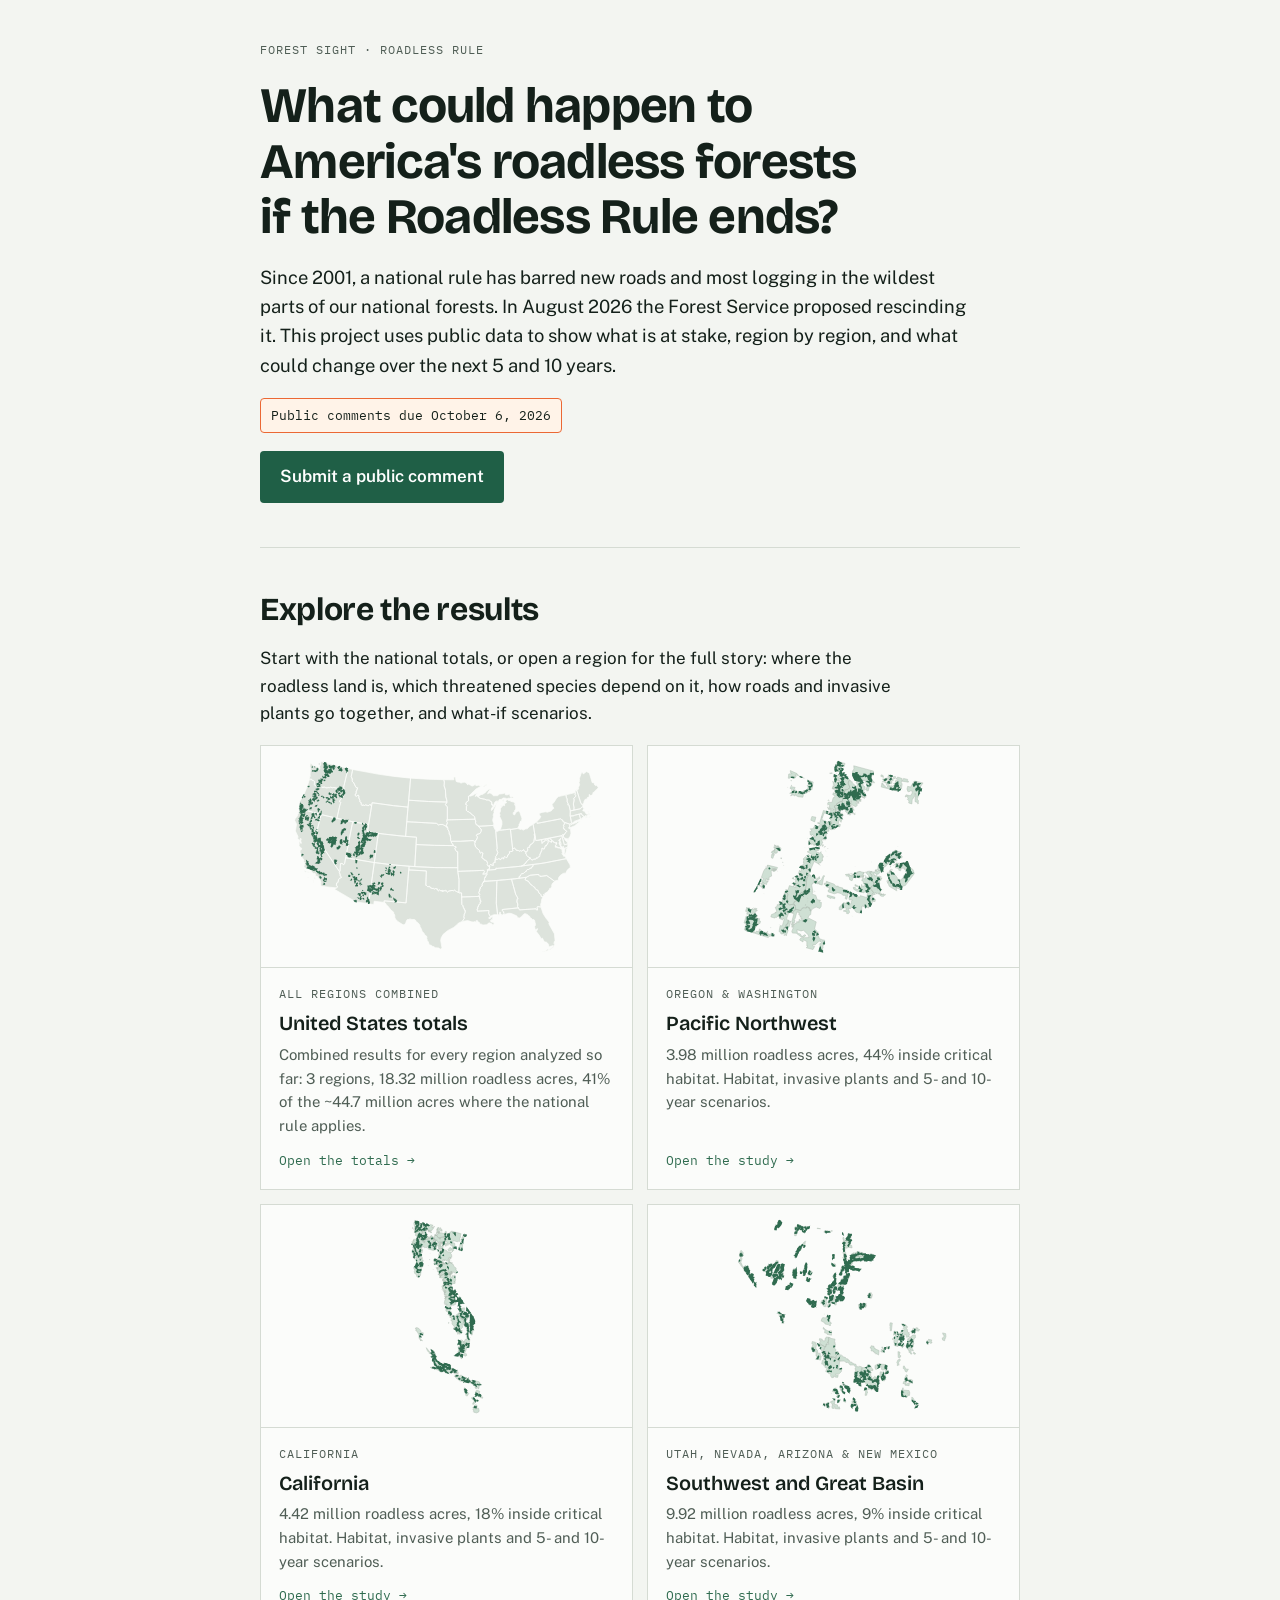
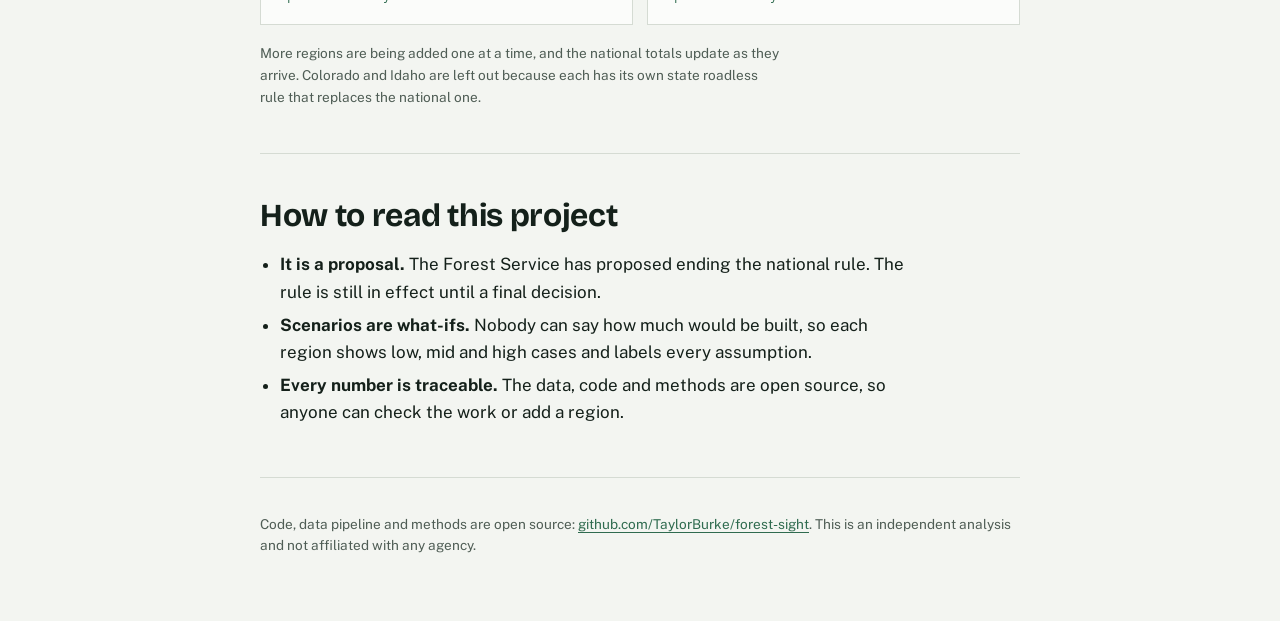
==== commit 7187afd3: "Add Southwest & Great Basin; count invasive records on Forest Service-owned land only - fetch_nfs_la" ====
--- a/docs/index.html
+++ b/docs/index.html
@@ -23,12 +23,14 @@
   <h2>Explore the results</h2>
   <p>Start with the national totals, or open a region for the full story: where the roadless land is, which threatened species depend on it, how roads and invasive plants go together, and what-if scenarios.</p>
   <div class="cards">
-<a class="card card-us" href="us/index.html"><div class="card-img"><svg class="thumb us-map" viewBox="0 0 400 240" preserveAspectRatio="xMidYMid meet" aria-hidden="true"><path class="map-state" d="M132.6 169.2L132.5 167.7L156.2 169.9L159 134.2L178.2 135.3L177.6 150.8L178 150.7L179.5 152.3L181.3 152.3L181.7 151.9L182.7 153.7L185.6 154.5L186.2 154.2L187.3 155.1L188.1 154.3L189.3 154.7L189.6 154.4L189.9 155.6L190.8 155.7L190.7 156.6L191.3 156.9L192.6 155.8L193.3 156.5L193.8 156.4L194 157.1L195.6 156.4L196 157.9L197.3 156.2L197.9 157L198.8 157.1L199.2 156.4L201.1 158.2L202.5 157.1L206.1 156.4L207.7 156.8L208.5 156.1L211.1 157.8L214.1 159.1L216.3 159.2L216.6 171.6L217.9 173.1L218.1 174.8L218.8 175.4L219.7 178L220.2 177.9L220.3 180L219 183L219.2 183.9L218.8 184.7L219.2 186.9L217.7 188.9L218.4 189.8L216.9 190L212.7 192L212.3 192.7L207.8 196.5L201.2 200L196.4 204L194.3 207.7L193.7 210.6L195.2 219.2L193.8 219.5L193.2 220.2L191.7 218.8L187.7 218.4L186 217.2L184.4 216.9L183.4 215.8L181.4 215.5L180.2 212L179 210.5L179 209L178.5 208.3L178.8 207.5L178.5 206.1L176.4 204.5L175.8 203L173.6 200.7L172.8 198.1L171.3 195.4L171.1 193.8L168.5 190.9L167.2 190.3L166.3 188.5L165.2 188L161.4 187.8L160.2 187.1L159.5 187.9L157.5 188L156.5 189.6L155.9 191.8L154 193.7L152.9 193.6L147.2 190L144.7 187.4L144 185.5L144 183.1L143 181.6L142.7 179.9L139.8 177.6L136.4 173.2L135 172.3L133.9 170.2L132.6 169.2ZM56.3 142.4L57 142.5L58 143.8L57.7 144.2L56.8 143.7L56.3 142.4ZM55.5 145.8L56.2 147.1L56.6 147.8L55.8 147.4L55.1 145.8L55.5 145.8ZM49.6 142.3L50.1 142.2L50.5 143L49.7 142.7L49.6 142.3ZM49 135.8L52.5 136.7L52.4 137.1L49.6 136.7L49 135.8ZM46.2 134.9L48.1 135.7L48.4 136.6L47.4 136.7L45.6 135.1L46.2 134.9ZM36.1 78.7L38.7 75.5L38.8 74.2L40.1 72.1L40.3 69.9L39.9 69.1L40.6 67.6L64.3 74.3L58.3 97.5L84.1 136.1L83.9 137.1L84.7 138.7L84.9 140.7L86 141.8L86.1 142.5L84 143.4L83.1 144.6L82.5 147.5L81.6 148.4L81 148.4L80.7 150.8L80.8 151.3L81.8 151.7L81.9 152.7L81 153.7L64.1 151.9L64 150.7L63.5 150.7L63.9 147.9L63.3 145.7L59.8 140.9L58.9 141.1L58 140.7L58.2 139.5L57.8 138.2L55.9 138L54.2 136.8L52.9 134.6L51.6 133.5L46.4 131.9L45.6 130.8L46.6 126.4L45.3 125L45.7 123.6L43.8 121.1L43.1 118.4L41.4 115.2L41.5 112.9L42.7 112.4L43.1 111.4L42.9 110.4L41.5 109.8L40.2 107.5L40.6 106.1L40.2 104.8L40.8 102.9L41.6 102.8L41.3 104.5L42.3 105.5L42.7 105.4L42.7 104.2L42 102.9L42.2 102.1L41.7 101.6L42.9 101.1L42.3 100.2L41.7 100.3L41.3 101.7L41.6 102.4L41.1 102.5L39.9 101.6L39.3 100.4L38.4 100.2L39.1 99L39.1 98L36.3 92L37.6 84.8L35.6 80.6L36.1 78.7ZM244.2 133.9L245.1 133.9L245.6 133.4L246.2 133.8L246.8 130.6L246.3 129.7L247.3 128.5L250.7 129.4L250.9 128.8L250.3 127.7L250.5 126.8L253 125.9L252.2 124.6L253 123.4L253.7 123.2L253.6 122.5L255.4 122.8L256.6 121.9L258.7 123.1L259.2 121.9L260.3 121.1L261.7 122.2L261.7 121.7L262.3 121.7L262.1 120.6L263.2 119.7L264.1 120.6L265.2 120.9L265.8 120.3L266.2 118.2L267 118.1L267.5 116.8L268.4 116.1L268.1 114.6L269.1 114.2L269.7 114.6L271.9 113.6L272 112.8L271.4 112.5L271.6 112.2L271.2 111.5L272 110.7L272.9 111.1L273.8 110.7L274.9 111.6L275.6 113L277.8 113.1L279 113.9L279.8 113.3L281.4 113.9L283.6 112.3L284 113.5L285.6 114.3L286.1 115.5L285.9 117L287.1 118.1L287 118.6L288.5 120.2L290.7 121.1L288.6 123.6L286.5 125.2L285.7 127.1L284.6 127.5L284.3 128.4L281 130.2L254.8 132.6L253.5 132.3L253.8 133.3L253.2 133.8L244.3 134.5L244.2 133.9ZM270.4 144.3L286.4 142.2L285.2 144L285.2 144.9L287.3 146.1L288.4 146.1L291.1 150L292.7 150.8L294 152.3L295.7 153.2L295.8 154.2L297.2 155.5L299 156.3L300.2 159.4L301.7 160.3L302.3 161.3L302.7 163L304.6 163.4L303.1 166.1L302.6 170L302 171L302.2 174.3L298.7 173.9L298.2 174.6L298.6 177L298.2 177.7L297.6 177.8L297.1 176.3L279.1 177.5L277 173.9L277.2 171L276.2 168.8L276.5 166.4L277.5 165.3L276.7 164.8L276.8 163.9L275 160.8L270.4 144.3ZM254 62.4L254.7 62.3L254.2 63.3L253.9 62.9L254 62.4ZM231.9 51.3L233.1 51.1L233.3 51.9L232.7 52.2L231.9 51.3ZM220.8 63.3L221.6 60.8L223.9 59.2L223.8 54.5L224.6 54L225.6 54.3L228 53.6L229.8 52.8L231.1 51.5L232.1 52.3L231.1 54.8L232.3 53.9L233.2 54.7L235.2 55.3L235.8 56.5L241.6 57.7L244 58.7L244.7 58.4L246.7 58.8L247.3 59.3L247.2 60L248.9 60.6L248.8 63.4L250 63.1L249.6 64.5L250.5 65.3L250.4 66.2L249.2 66.7L248.6 68.4L248.6 69.9L249.8 69L250.8 67.2L251.8 66.4L252.5 64.5L253.8 63.4L253.5 65.1L251.7 69.2L251.3 71.4L251.6 72.2L250.9 73.3L250.6 75L250.9 76.5L250.1 79.5L250.1 81L251.1 83.6L251.1 86L234.6 87L234.3 86.1L232.4 85.5L231.3 83L231.9 81.2L231 80.3L230.3 76.5L229.4 75.4L227.2 74.2L226.3 72.7L224.8 72.1L224 71.2L223 71.1L221.5 69.6L221.6 65.5L222.2 64.3L221.5 63.4L220.8 63.3ZM40.6 60.6L45.3 53.1L49.5 43.1L50.9 38L51.4 37.3L51.2 36L51.5 35.8L51.8 36.3L52.9 36.6L54.3 36.3L54.6 37.4L56.1 37.5L57 38.6L57.2 39.7L56.9 42.2L59.2 43.7L62 43.2L64.5 43.9L65.1 44.8L68.3 44.6L69.5 45.3L73.7 45.1L74.2 44.7L76.8 45.2L77.7 44.9L88.8 47.5L89.2 48.9L90.4 50L90.6 51L87.6 55.1L87.1 56.3L85.8 57.2L84.2 59.5L84.2 60.4L85.5 61.1L85.7 61.8L85.2 62.2L84.5 64.2L81.3 78.4L60.4 73.3L40.6 67.6L40 65.3L41 62.2L40.6 60.6ZM204.9 103.2L214.9 103.2L229 102.4L229.7 103L230.9 104.2L230.5 105.9L231.5 109.4L235.6 113L236.2 115.6L236.8 116L237.7 115.2L239.5 116L238.3 121L240.9 122.9L241.2 123.7L241.6 123.4L243.8 124.9L244.5 127.2L244 128.2L245.1 130.1L246.8 130.6L246.2 133.8L245.3 133.4L245.1 133.9L244.1 134.2L244.6 135.4L244 135.7L244.3 136.2L243.5 136.7L244.2 137.4L243.6 138.3L239.3 138.8L241.1 136.2L240.4 134.7L212.2 135.8L212.1 114.6L210.8 114.2L210.1 113.3L210.2 112.7L208.9 111.4L209.7 110.1L210.4 109.9L210.3 109.2L209.8 108.7L209 109L207.2 107.7L206.7 106L205.6 105.3L204.9 103.2ZM327.6 116.5L328 112.3L328.6 111.7L328.1 111.3L328.8 110.4L331.1 109.7L330.5 111.2L329.9 111.5L329.5 114.7L328.4 117.9L327.6 116.5ZM281.1 130L284.3 128.4L284.6 127.5L285.7 127.1L286.5 125.2L288.6 123.6L290.7 121.1L291.4 122.7L292.9 123.5L293.6 123.4L294.7 122.1L295.6 122.8L297.9 121.6L297.6 121L298.3 121.3L299.5 120.2L300.1 120.5L301.3 118.7L300.8 118.3L303.1 113.2L303.5 110.5L304.7 111.4L305.9 111.5L307.1 107.9L308 108.3L310.1 104.7L310.1 102.2L313.7 104.3L314.1 102.7L314.9 102.7L315.8 103.2L315.6 104L317.3 104.4L318.8 105.4L319 106.7L317.8 108.1L317.9 109.5L318.3 109.9L319.6 109.4L320.3 110.4L322.6 110.5L323.5 111.4L325.3 112.1L325.1 113.9L326 116.1L326 116.6L324.9 116.3L325.4 117.4L326.4 118.4L326.6 119.3L328.3 119.3L329.8 122L302.3 127.3L281.1 130ZM240.2 146.5L241.5 145.7L241.4 144.6L241 144.5L241.2 143.4L241.8 143L241.6 142.2L242.1 142.3L242.6 141.6L242.1 141L242.3 140.6L243.5 140L243.5 139.5L244 139.3L243.3 138.5L244.2 137.4L243.5 136.7L244.3 136.2L244 136L244.5 135.7L244.3 134.5L253.7 133.7L253.5 132.3L254.8 132.6L279.7 130.3L293.8 128.1L293.7 130.3L292.5 130.8L292 132.3L290.2 132.5L288.8 134.2L288.2 133.4L287.2 134.6L286.6 134.7L286.3 135.9L285.2 136.2L283.3 138.1L281.6 138.3L280.1 139.7L280.2 140.6L278.6 141.4L278.6 143.3L253.4 145.8L240.2 146.5ZM216.6 171.6L216.4 163.5L235.5 162.9L236.1 163.4L235.6 164.7L236.3 165.1L236.4 167.3L237 167.4L236.9 168L237.4 168.1L236.9 169.1L236.2 169.2L236.7 170L236.4 170.6L235.1 172.2L234.7 172.2L234.9 172.9L234.5 173.1L234.5 173.8L234 174L234.2 174.5L233.7 174.9L233.8 176.6L232.9 177.1L233.6 178.5L233.1 178.9L246 178.2L245.6 181.1L247.2 184.3L247.8 184.6L245.7 186L245.7 186.5L247.2 187.1L248.1 185.7L250.2 184.7L249.8 187.8L248.9 187.8L248.9 188.5L247.6 189.1L248.2 190.5L250.5 191L251.2 192L251.8 192L251.1 193.8L250.3 193.3L249.4 194.4L249.6 193.2L248.6 192.2L246.1 191.5L243.6 193.5L239.1 194L238.6 193.2L236.2 192.7L235.8 192.3L236.2 191.8L233.5 189.8L233.3 188.9L232.1 189.3L231.9 189.9L233.1 190.3L232.4 191L230.6 190.2L228.9 190.7L227.2 190.4L222.9 189.1L218.4 189.8L217.7 188.9L219.2 186.9L218.8 184.7L219.2 183.9L219 183L220.3 180L220.2 177.9L219.7 178L218.8 175.4L218.1 174.8L217.9 173.1L216.6 171.6ZM344 80.2L344.5 79.7L344.6 79.9L344 80.2ZM297.8 81.7L301 78.8L301.3 77.7L302.3 76.7L300.6 74.7L300.4 73.2L303.2 71.9L307.7 71.2L309 71.8L313.3 70.3L315 68.3L316.1 67.6L315.6 65.9L314.3 65.5L315 64.6L314.4 64.3L314.4 63.2L316.7 60.6L319.2 56.5L321.2 54.8L329.4 52.9L329.9 56L330.7 57.3L330.7 60.5L331.7 62.5L331.6 63.9L331.8 64.1L332.1 63.6L332.7 64.2L334.1 70.3L333.9 75.8L335.2 81.9L335.7 82.5L334.5 83.7L335.1 84.5L334.7 85.5L336.2 84.6L337.7 84.5L338.3 83.8L341.3 82.9L343.2 80.8L342.9 81.9L343.3 82L343.7 81.3L344.3 81.9L345.3 81.2L338.4 86.6L334.3 88.3L333.5 88.1L332.5 89.1L332.6 88L333.4 87.3L333.7 84.7L326.6 82.3L325.5 80L324.3 79.6L323.6 78.9L298.2 83.8L297.8 81.7ZM84.2 59.5L85.8 57.2L87.1 56.3L87.6 55.1L90.6 51L90.2 49.6L89 48.3L88.6 46.8L89.1 46.2L88.6 44.6L93.4 24.3L98.4 25.4L96.8 33.1L98 35.8L97.8 37.1L98.1 37.6L97.6 38L99.4 39.6L101.6 44.2L102.3 44.6L102.2 45L103.8 45.4L102.4 49L102.1 48.9L102.3 51.3L101.2 51.9L101.2 53.7L102.3 54.5L104.3 53.1L105.1 54.1L105 56.3L106.2 58.7L105.9 59.8L106.1 60.4L107.6 61.3L107.8 63.7L108.4 64.5L109.6 63.8L111.3 64.5L112 63.7L112.8 64.1L114.3 64.1L114.6 64.6L116 64.4L117.2 63L118.8 65.5L115.7 85L99.7 82.3L81.3 78.4L84.5 64.2L85.2 62.2L85.7 61.8L85.5 61.1L84.2 60.4L84.2 59.5ZM306.9 222.4L309.3 220.1L310.9 221L307.8 222.4L306.9 222.4ZM305.4 223.2L305.6 222.5L306.5 222.4L306.2 223.1L305.4 223.2ZM304.3 223.1L304.4 222.4L304.9 222.6L304.8 223L304.3 223.1ZM260.3 178.2L260.4 177.1L277.9 175.3L279.1 177.5L297.1 176.3L297.4 177.3L297.9 177.8L298.6 177.6L298.2 174.6L298.7 173.9L302.3 174.4L304.6 181.4L307.4 186L311.3 190.9L310.8 191.9L311.2 193.2L316.9 203.4L317.6 210.9L317.4 212.1L316.8 211.7L316.4 213.8L316.7 214.4L317.5 213.2L317.7 213.7L315.9 217.6L312.8 220.4L311.9 220.9L311.5 220.6L315 217.7L315.6 216.1L311.5 217.4L310.7 216.5L310.7 215.2L309.3 213.3L308.5 212.6L305.9 212L303.9 208.1L302.9 208.4L302.1 208.1L300.7 205.3L296.9 200.5L297.6 200.4L298.7 198L297.9 197.8L296.9 199.8L295.9 198L295.4 195.6L296 194.9L296.4 193L295.6 190.2L295.8 189.7L294.6 187.9L293.4 187.9L293 188.3L292.8 187.4L290.2 185.5L290 184.4L289.1 184.1L287.9 182.7L285.6 181.6L284.2 181.8L283.2 182.6L283.4 183.4L282.1 183.5L282 184.3L278.9 186.4L277.4 185.9L276.8 186.1L276.3 184.1L270.2 181.4L267.4 181.2L261.5 182.7L262.4 181.4L261.8 180.9L262 179.7L260.3 178.2ZM230.5 105.7L231.2 104L231.1 102.6L232.6 101.8L232.7 100.6L233.5 99.5L233.4 98.2L232.4 97.2L232.9 95.8L236.2 94.8L236.8 94.2L236.9 93L237.7 92.4L237.6 90.1L236.2 89.1L235.9 88.2L234.6 87L251.1 86L251.1 87.5L253.3 91.9L254.9 110.8L254.4 112.3L255.6 115.5L253.8 119.3L253 119.9L253.4 120.5L252.8 121.6L253 123.4L252.2 124.6L253 125.9L250.5 126.8L250.3 127.7L250.9 128.8L250.7 129.4L247.7 128.4L246.3 129.7L246.6 130.4L245.1 130.1L244 128.2L244.5 127.2L243.8 124.9L241.6 123.4L241.2 123.7L240.9 122.9L238.3 121L239.5 116L237.7 115.2L236.8 116L236.2 115.6L235.6 113L231.5 109.4L230.5 105.7ZM98.4 25.4L127.1 30.7L143.2 32.9L161.1 34.8L158.4 66.2L142.5 64.6L119.4 61.4L118.8 65.5L117.2 63L116 64.4L114.6 64.6L114.3 64.1L112.8 64.1L112 63.7L111.3 64.5L109.6 63.8L108.4 64.5L107.8 63.7L107.6 61.3L106.1 60.4L105.9 59.8L106.2 58.7L105 56.3L105.1 54.1L104.3 53.1L102.3 54.5L101.2 53.7L101.2 51.9L102.3 51.3L102.1 48.9L102.4 49L103.8 45.4L102.2 45L102.3 44.6L101.6 44.2L99.4 39.6L97.6 38L98.1 37.6L97.8 37.1L98 35.8L96.8 33.1L98.4 25.4ZM197 36.5L208 36.6L207.9 33.5L209 33.7L209.7 34L210.4 38.2L211.4 38.9L214.9 39.3L215.1 40.1L217 39.9L217.6 39.3L219.7 39.2L221.4 39.8L221.3 40.4L222.4 40.8L222.9 42.3L223.4 41.2L224.5 41.2L224.9 42L226.4 42.3L226.5 43L227.2 43L227.4 43.4L228.9 43.1L231 41.8L231.8 42.9L234.9 42.6L236.3 43.4L238.4 43.1L231.9 46.6L225 53.4L225.3 54.1L224.6 54L223.8 54.5L223.9 59.2L221.6 60.8L220.9 62.1L220.8 63.3L221.5 63.4L222.2 64.3L221.6 65.5L221.5 69.6L223 71.1L224 71.2L224.8 72.1L226.3 72.7L227.2 74.2L229.4 75.4L230.6 77.2L230.9 79.3L200.9 80L200.9 65.7L199.5 64.6L198.8 63.2L200.2 61.6L200.4 59.5L199.2 55.1L198.9 47.8L197.4 43.1L197.7 39.1L197 36.5ZM326.2 110.7L326.6 110.8L326.7 111.3L326.3 111.3L326.2 110.7ZM303.6 105.5L303 101.5L324.9 97.2L327.6 106.9L331.5 106.1L331.5 107.1L331.1 109.7L327.9 110.8L327.3 111.4L327.2 109.9L326.6 109.3L327 109.1L326.8 108.9L325.9 108.9L326.4 110.3L325.7 110L323.7 107.5L323.8 106.5L324.5 106.3L324.3 105.8L323.3 106L322.9 105.5L323.5 104.6L324 104.6L323.7 103.9L322.8 104.7L322.8 104L323 103.1L323.4 103.2L322.9 102.3L324 99.5L321.4 102.3L322.1 102.6L322.5 103.5L321.9 105.7L324.5 111L322.6 110L320.8 109.9L319.6 108.7L318.6 109.4L318.1 108.2L319.6 105L318.6 104.4L318.2 105L316 104.3L315.5 103.7L315.8 103.2L314.1 102.7L313 100.7L311.9 100.8L311.4 100.3L309.6 101.1L309.3 101.9L308.5 102L307.3 101.4L306.5 103.1L305.6 103L303.6 105.5ZM199.9 85.7L201 83.1L200.2 81.7L200.5 80.9L200.1 80L230.9 79.3L231 80.3L231.9 81.2L231.3 82.2L232 85L234.3 86.1L234.6 87.3L237.6 90.1L237.7 92.4L236.9 93L236.8 94.2L236.2 94.8L232.9 95.8L232.4 97.2L233.4 98.2L233.5 99.5L232.7 100.6L232.6 101.8L231.1 102.6L230.9 104.2L229 102.4L214.9 103.2L204.9 103.2L204.2 102L204.6 100.8L203.9 96.3L203.5 95.6L203 95.7L202.7 92.2L201.5 90.6L201.3 88.3L200.6 87.8L199.9 85.7ZM318.2 105L318.6 104.4L319.6 105L319 106L318.2 105ZM280.6 89.1L281 89L281.1 89.4L280.8 89.6L280.6 89.1ZM271.6 111L269.2 90.5L277.1 89.2L280.4 90.5L280.9 89.9L283.3 91.1L285.8 89.7L287.4 89.7L289.7 87.2L293.8 84.8L295.6 95.3L294.8 95.9L295.5 98L294.6 102.5L294.9 102.9L293.5 105.2L292.3 106.3L291.6 105.9L291.1 107L290.4 107.1L289.9 109.9L289.5 110.1L288.5 109.5L287.7 111.3L288.2 112.8L287.6 113.1L287.4 114.2L285.8 114.7L284 113.5L283.6 112.3L281.4 113.9L279.8 113.3L279 113.9L278.4 113.8L277.8 113.1L275.6 113L274.6 111.3L273.7 110.6L272.9 111.1L272 110.7L271.6 111ZM155.7 97.9L157 82L189.1 83.8L191.7 85.7L192.7 85L196 85L199.4 86.7L199.9 87.9L201.3 88.3L201.5 90.6L202.7 92.2L202.6 92.7L203.1 93.6L203 95.7L203.5 95.6L203.9 96.3L204.6 100.8L204.2 102L205 103.1L205.6 105.3L206.7 106L207 107.3L207.7 107.9L187.1 107.6L167 106.7L167.5 98.8L155.7 97.9ZM61 18.5L61.9 18.6L62.7 18.1L63.2 18.6L63.5 19.4L62.6 21L61.1 20L61 18.5ZM52.7 18.4L55.7 21L59.3 22.7L60.3 22.4L60.9 23.3L62.2 23.3L62.3 25.1L63 24.7L62.5 22.4L63.8 20.1L63.7 17.2L64.1 16.8L93.4 24.3L88.6 44.6L89.1 46.2L88.6 46.8L88.8 47.5L77.7 44.9L76.8 45.2L74.2 44.7L73.7 45.1L72.1 44.9L70.6 45.3L68.9 45.1L68.3 44.6L65.1 44.8L65.1 44.3L63.5 43.4L61.6 43.2L59.2 43.7L57.3 42.6L56.8 41.9L57 38.6L56.1 37.5L54.6 37.4L54.3 36.3L53.2 35.7L52.2 35.9L51.8 35.4L51.2 35.4L52.1 32.7L52.9 32.6L52.2 31.9L52.7 24.1L52 21.7L52.7 18.4ZM157 82L159 58.7L180.5 60.1L200.4 60.7L200.2 61.6L198.8 63.2L199.5 64.6L200.9 65.7L200.9 80L200.1 80L200.5 80.9L200.2 81.7L201 83.1L199.9 86.2L200.9 88L199.9 87.9L199.4 86.7L196.9 85.8L196.3 85.1L192.7 85L191.7 85.7L189.1 83.8L157 82ZM159.3 134.2L159.5 130.2L187.5 131.7L212.2 131.8L212.2 135.8L213.6 144.8L213.4 158.6L211.1 157.8L208.5 156.1L207.7 156.8L206.1 156.4L202.5 157.1L201.1 158.2L199.2 156.4L198.8 157.1L197.9 157L197.3 156.2L196 157.9L195.6 156.4L194 157.1L193.8 156.4L193.3 156.5L192.6 155.8L191.3 156.9L190.7 156.6L190.8 155.7L189.9 155.6L189.6 154.4L189.3 154.7L188.1 154.3L187.3 155.1L186.2 154.2L185.6 154.5L182.7 153.7L181.7 151.9L181.3 152.3L179.5 152.3L178 150.7L177.6 150.8L178.2 135.3L159.3 134.2ZM114.4 92.9L119.4 61.4L142.5 64.6L158.3 66.2L155.7 97.9L132.8 95.5L114.4 92.9ZM285.9 117L285.8 114.7L287.4 114.2L287.6 113.1L288.2 112.8L287.7 111.3L288.5 109.5L289.5 110.1L289.9 109.9L290.4 107.1L291.1 107L291.6 105.9L292.3 106.3L292.8 105.8L294.8 103.3L295.5 98L295 95.5L295.6 95.3L296.8 102.5L303 101.5L303.6 105.5L305.6 103L306.5 103.1L307.3 101.4L307.8 101.9L309.3 101.9L309.6 101.1L311.4 100.3L311.9 100.8L313 100.7L313.8 102L313.7 104.3L310.1 102.2L310.1 104.7L308 108.3L307.1 107.9L305.9 111.5L304.7 111.4L303.5 110.5L303.1 113.2L300.8 118.3L301.3 118.7L301 119.5L300.1 120.5L299.5 120.2L298.3 121.3L297.6 121L297.9 121.6L297.4 121.9L295.6 122.8L294.7 122.1L293.6 123.4L292.9 123.5L291.7 123L290.7 121.8L290.9 121.3L288.5 120.2L287 118.6L287.1 118.1L285.9 117ZM252.7 122.9L253.4 120.5L253 119.9L253.8 119.3L255.6 115.5L254.4 112.3L254.9 110.8L253.3 92.1L254.9 92.6L257.4 91.3L269.2 90L271.6 111L271.2 111.5L271.6 112.2L271.4 112.5L272 112.8L271.9 113.6L269.7 114.6L269.1 114.2L268.1 114.6L268.4 116.1L267.5 116.8L267 118.1L266.2 118.2L265.8 120.3L265.2 120.9L264.1 120.6L263.2 119.7L262.1 120.6L262.3 121.7L261.7 121.7L261.7 122.2L260.3 121.1L259.2 121.9L258.7 123.1L256.6 121.9L255.4 122.8L253.6 122.5L253.7 123.2L253.3 123.5L252.7 122.9ZM353.9 77L355 76.6L355 76L355.8 76.8L354.4 77.3L353.9 77ZM350.6 77.5L351.7 76.2L352.8 76.9L351.4 77.4L350.9 78.3L350.6 77.5ZM333.9 75.8L334.1 70.3L345.2 67.9L346.4 66.2L347.5 65.8L348.1 67L349.3 67.3L348 68.3L348.2 68.8L347.5 69.5L348 70.7L348.4 70.3L349.4 70.8L350.2 71.6L350.3 72.6L351.1 72.7L351.3 73.5L352 73.8L353 73.8L354.3 72.9L353.5 71.3L352.5 71.1L353.6 70.8L355.2 74L354.9 74.8L354.6 73.8L353 74.6L349.9 77.3L350.9 75.4L350.4 75.2L349.5 76.5L348.7 76.8L348.3 75.6L346.9 75L346.1 73.2L338.4 75.1L338.1 75.5L333.9 75.8ZM58.3 97.5L64.3 74.3L98.4 82L89.6 127.4L88.3 128.6L87.5 127.4L85.2 127.3L84.7 135.1L84.1 136.1L58.3 97.5ZM161.1 34.8L180.1 36L197 36.5L197.7 39.1L197.4 43.1L198.9 47.8L199.2 55.1L200.2 57.6L200.4 60.7L180.5 60.1L159 58.7L161.1 34.8ZM212.2 135.8L240.4 134.7L241.1 136.2L239.3 138.8L243.3 138.5L244 139.3L242.1 141L242.6 141.6L242.1 142.3L241.6 142.2L241.8 143L241.2 143.4L241 144.5L241.4 144.6L241.5 145.7L240.2 146.5L240.6 147.4L239.2 148.1L238.6 149.9L238.7 151.5L236.7 153.1L236.4 154L236.8 154.7L235.6 155.3L235.9 155.4L236.1 156.8L235.3 157L235.8 157.2L235.1 157.8L235.4 158.1L234.9 158.7L236 161L235.3 162.1L235.7 162.5L235.5 162.9L216.4 163.5L216.3 159.2L215.4 158.9L214.3 159.2L213.4 158.6L213.6 144.8L212.2 135.8ZM233.1 176.8L233.8 176.6L233.7 174.9L234.2 174.5L234 174L234.5 173.8L234.5 173.1L234.9 172.9L234.7 172.2L235.8 171.5L236.7 170L236.2 169.2L236.9 169.1L237.4 168.1L236.9 168L237 167.4L236.4 167.3L236.3 165.1L235.6 164.7L236.1 163.4L235.3 162.1L236 161L234.9 158.7L235.4 158.1L235.1 157.8L235.8 157.2L235.3 157L236.1 156.8L235.9 155.4L235.6 155.3L236.8 154.7L236.4 154L236.7 153.1L238.7 151.5L238.6 149.9L239.2 148.1L240.6 147.4L240.2 146.7L253.7 145.8L254.5 146.6L253.9 170.2L255.3 182.7L251.5 182.7L249 183.6L247.8 184.6L247.2 184.3L245.6 181.1L246 178.2L233.1 178.9L233.6 178.5L233.1 176.8ZM121.8 126.2L126.2 94.6L148.4 97.2L167.5 98.8L165.6 130.7L142.6 128.8L121.8 126.2ZM278.6 143.3L279 141L279.8 141.1L280.2 140.6L280.1 139.7L281.6 138.3L283.3 138.1L285.2 136.2L286.3 135.9L286.6 134.7L287.2 134.6L288.2 133.4L288.8 134.2L290.2 132.5L292 132.3L292.5 130.8L293.7 130.3L293.6 128.3L307.2 126.5L329.8 122L333.9 128.9L334.1 131.9L332.7 132.5L330.7 134.6L328.8 138.2L328.1 137.7L326.3 138L323.1 140.3L321.5 142.5L320.9 145.8L318.7 145.7L317.1 146.5L308.5 140.3L301.3 141.4L301.3 140.5L300.1 139.3L299.5 139.9L299.4 139.1L290.6 140L286.4 142.2L278.6 143.3ZM90.8 121.1L98.4 82L115.7 85L114.4 92.9L126.2 94.6L121.8 126.2L90.8 121.1ZM115.6 170.9L121.8 126.2L137.8 128.3L159.5 130.2L156.2 169.9L132.5 167.7L132.3 168.7L132.9 169.5L121.7 168.1L121.2 171.7L115.6 170.9ZM167 106.7L187.1 107.6L207.7 107.9L209 109L209.8 108.7L210.4 109.9L209.7 110.1L208.9 111.4L210.2 112.7L210.1 113.3L210.8 114.2L212.1 114.6L212.2 131.8L188.7 131.7L165.6 130.7L167 106.7ZM346.4 80.2L346.5 79.6L346.8 79.4L347.1 80.1L346.4 80.2ZM344.8 79.3L345 78.5L343.8 73.9L346.1 73.2L346.9 75L348.3 75.6L348.7 76.8L347 77.6L346.9 78.4L344.8 79.3ZM266.4 57.2L267.9 58L267.7 58.4L266.6 57.9L266.4 57.2ZM260.5 59.2L261.4 58.3L262.3 58.3L261.4 60.4L260.5 59.2ZM258.7 64.9L259.1 63.9L259.6 64.2L259 65.3L258.7 64.9ZM257.4 91.3L258.6 89.9L260.1 84.7L259.9 81.2L257.5 76.2L258 74.6L257.4 72.9L258.5 70.5L258.3 67.7L259.2 67.2L259.2 65.9L260.7 65.2L261.8 63.2L261.9 64.5L262.4 64.9L262.9 64.4L262.8 62.6L265.2 61.2L264 60.5L264.6 59.1L264.3 58.6L265.9 58.2L267.4 59L268.9 59.1L269.6 60L273.1 60.7L274.7 63.1L273.7 63L275 65.8L275 68.6L274 69.3L273.9 71L272.4 71.9L272.2 73.8L273.8 74.7L275.1 71.9L277.6 70.4L278.4 70.6L279.5 72L281.7 78.3L281.2 82L280.7 82.4L280.5 81.6L280.8 81.2L279.9 81.6L280.2 82.1L279.7 82.4L279.5 83.9L278.6 84.5L278.6 86.2L277.1 89.2L269.2 90.5L269.2 90L257.4 91.3ZM239.8 43.8L242.9 41.7L243.9 41.1L243.2 42.5L241.8 43.2L241.6 43.8L240.2 44.5L239.8 43.8ZM234.1 54.8L236 53.9L237.1 52.7L239.4 52.3L240.8 51.1L241.8 50.8L242.1 50L245.5 47L247.7 46.6L248.9 47.2L247 47.4L245.1 50L244.5 51.8L246.2 50.8L247.6 51.1L249.3 52L250.8 54L252.9 53.7L253.9 54.2L254.4 53.3L255.2 53.8L257.3 52.1L260.9 51.6L263.6 50.6L263.4 51.4L263.9 52.9L266.5 52.9L266.8 52.4L268.5 52L268.8 54.7L270.2 55.6L270.5 55L271.7 55L272.5 55.7L272 56.4L269.2 56.3L267.6 56.8L267 56.5L265.7 57.2L265.9 57.7L264.1 56.6L262 56.3L261.1 56.4L260.4 57.4L259.7 57.3L259.2 57.9L257.2 57.9L255.5 61.2L255 60.7L255.3 59.7L254.5 59.2L253.6 60.4L253 60.1L252.5 60.6L250.5 65.3L249.6 64.5L250 63.1L248.8 63.4L249.1 60.8L248.5 60.2L247.2 60L247.1 59L244.7 58.4L243.2 58.5L241.6 57.7L235.8 56.5L235.2 55.3L234.1 54.8ZM325 97.1L325.5 96.2L327 96.1L326.4 97.6L326.8 98.6L326.5 98.8L327.9 100.2L328.4 101.8L329.2 102.8L330.2 103.6L330.6 103.5L331.5 106.1L327.6 106.9L325 97.1ZM254 170.5L254.5 146.6L253.7 145.7L270.4 144.3L275 160.8L276.8 163.9L276.7 164.8L277.5 165.3L276.5 166.4L276.2 168.8L277.2 171L277 173.9L277.9 175.3L260.4 177.1L260.3 178.2L262 179.7L261.8 180.9L262.4 181.4L261.9 182.2L261.5 182.7L258.9 183.3L259.5 182.5L258.5 181.3L258.4 180L257.8 179.8L257.2 182.8L256.4 182.8L255.4 182.5L254 170.5ZM285.1 144.5L286.4 142.2L290.6 140L299.4 139.1L299.5 139.9L300.1 139.3L301.3 140.5L301.3 141.4L308.5 140.3L317.1 146.5L314.9 148.6L313.9 150.7L314 152.3L313 154.1L311.6 154.3L311.8 154.9L309.4 157.9L307.3 159.3L306.5 159.3L306.8 160.6L305.9 161.2L305 160.9L304.7 161.2L305.5 161.7L304.3 163.4L302.7 163L302.3 161.3L301.7 160.3L300.2 159.4L299 156.3L297.2 155.5L295.8 154.2L295.7 153.2L294 152.3L292.7 150.8L291.1 150L288.4 146.1L287.3 146.1L285.1 144.5ZM355.8 55.1L356.3 55.2L356.2 55.7L355.8 55.5L355.8 55.1ZM341 47.5L341.7 47.1L342.5 47.7L342.2 46.4L343.3 46.3L342.6 45.4L344.2 41.9L343.5 39.7L344.2 37.5L343.9 35.4L346.3 28.4L347.4 28.4L347.7 29.8L348.6 30L351.5 27.7L354.7 29.2L357.8 39.7L359.8 39.7L360.5 42.2L361.6 43.1L361.8 42.5L362.4 42.5L364.4 44.8L363 47L362.2 47.2L361.9 48.8L361.3 48.1L359.6 50.3L358.7 50.2L358.8 51.1L359.1 51.3L358.4 51.4L358.6 52.4L357.6 52.8L357.2 53.6L356.8 53.2L355.8 53.9L355.4 52.9L354.4 52.6L354.8 54.7L354.2 54.8L353.7 55.9L353.1 55.3L352.8 56.4L351.7 57.1L351.2 57.9L350.6 57.5L349.5 58.7L349.5 59.6L348.7 60.1L349 60.6L348.7 61.4L348.1 62L347.8 64.2L346.9 63.8L346.8 63.1L345.6 62.2L341 47.5ZM326.4 97.6L327 96.1L328.5 95L328.4 94.4L330.4 92.4L328 90.8L327.7 89.8L327 89.8L326.7 88.3L327.1 87.2L326.6 86.5L327.9 83.6L328.5 83L333.7 84.7L333.4 87.3L332.6 88L332.5 89.1L332.9 89.5L333.9 89.4L334.1 88.9L334.3 89.4L334.8 94.7L333.9 97.8L332.5 99.6L331.7 102L331.1 102.2L331.1 100.3L330.2 100.1L329.7 100.5L326.8 98.9L326.4 97.6ZM296.8 102.5L293.8 84.8L297.8 81.7L298.2 83.8L323.6 78.9L324.3 79.6L325.5 80L326.6 82.3L328.1 82.5L328.5 83L326.6 86.5L327.1 87.2L326.7 88.6L327 89.8L327.7 89.8L328 90.8L330.4 92.4L328.4 94.4L328.5 95L327 96.1L325.5 96.2L325 97.1L296.8 102.5ZM337.8 68.4L338.2 67.2L337.4 62.7L338.3 58.1L337.9 56.7L340 54.4L339.9 53.4L339.2 52.6L339.6 51.1L339.3 48.6L340 47.9L340.9 48.1L341 47.5L345.6 62.2L346.8 63.1L346.9 63.8L347.8 64.2L347.5 65.8L346.4 66.2L345.2 67.9L338.6 69.3L337.8 68.4ZM79 155.4L80.1 153.6L81 153.7L81.8 153.1L81.8 151.7L80.8 151.3L80.9 149.3L81 148.4L81.6 148.4L82.5 147.5L83.1 144.6L84.2 143.3L86.1 142.5L86 141.8L84.9 140.7L84.7 138.7L83.9 137.1L84.7 135.1L85.1 127.6L85.9 127.2L87.5 127.4L88 128.4L88.7 128.6L89.6 127.4L90.8 121.1L121.8 126.2L115.6 170.9L102.1 168.9L79 155.4ZM334.5 83.7L335.7 82.5L335.2 81.9L334.1 76L338.1 75.5L338.4 75.1L343.7 73.8L345 78.5L344.8 79.3L338.8 81.4L335.1 84.5L334.5 83.7ZM330.7 60.1L330.7 57.3L329.9 56L329.4 52.9L339.4 50.4L339.6 51.1L339.2 52.6L339.9 53.4L340 54.4L337.9 56.7L338.2 59.4L337.4 62.7L338.2 67.2L337.8 68.4L338.6 69.3L334.1 70.3L332.7 64.2L332.1 63.6L331.8 64.1L331.6 63.9L331.7 62.5L330.7 60.1Z"/><path class="map-ira region-pnw" d="M63.6 74.1L63.7 73.9L63.4 74.1L63.6 74.1ZM54 62.3L53.7 62.4L54.3 62.5L54 62.3ZM42.7 68.1L43.7 67.6L43.8 66.6L43.2 66.7L42.7 68.1ZM59.1 64.7L58.8 64.6L58.6 65.3L58.8 65.3L59.1 64.7ZM61.4 68.8L60.8 68.7L60.9 69.2L61.4 69.3L61.4 68.8ZM53.5 66.8L53 66.9L53.4 67.4L53.5 66.8ZM43.3 66.5L43.7 66.1L43.3 66.1L43.3 66.5ZM44.4 65.1L43.9 65.4L44.3 65.5L44.4 65.1ZM45.9 68.3L45.3 68.3L45.4 68.9L45.9 68.3ZM58.8 65.3L59.2 64.7L59 64.8L58.8 65.3ZM48.9 69.3L49 69.2L49.1 68.9L48.9 68.8L48.9 69.3ZM41 66.7L41.5 66.8L41.5 66.6L41 66.7ZM54.8 61.5L54.7 61.3L54.4 61.7L54.5 62.3L54.8 61.9L54.8 61.5ZM51 63.4L51.1 63.5L51.2 63.4L51.3 63.9L51.5 63.4L51 63.4ZM61.1 69.8L61 70.4L61.2 70.8L61.5 70.1L61.1 69.8ZM63.6 74L63.6 73.6L63.2 73.7L63.3 73.6L63.1 72.6L62.7 73.9L63.6 74ZM41.9 66.8L42.2 66.7L42.2 66.6L42.2 66.5L42 66.7L42 66.4L41.7 66.3L41.6 66.3L41.9 66.8ZM52.3 60.4L52.1 61.2L52.8 61.3L52.4 61.1L52.7 61L52.3 60.4ZM51.8 63.2L51.2 63.1L51.6 63.4L51.8 63.2ZM44.2 65.1L44.5 64.5L44 64.4L43.5 64.8L43.7 65L43.8 64.7L43.9 64.7L44 64.7L44 64.7L44.2 65.1ZM58.6 65.3L58.7 64.7L58.7 64.7L58.1 65.1L58.6 65.3ZM51.9 62.9L51.5 63L52 63L51.9 62.9ZM41.8 64.2L41.5 64L41.5 64.5L41.8 64.2ZM64.2 71.8L64.4 71.7L64.3 71.2L64 71.7L64.2 71.8ZM45.4 69L45.9 68.3L45.9 68.2L46 68.2L46 68.2L46 68.2L45.5 68.4L45.4 68.8L45.4 69ZM42.5 68.2L42.9 67.3L42 67.8L42.5 68.2ZM41.7 67L41.3 67.2L41.7 67.3L41.2 67.5L41.2 67.6L41.7 67.5L41.7 67ZM41.8 65.4L42.1 65.3L41.8 64.9L41.8 65.4ZM52.4 68.1L51.8 67.8L52.2 68.3L52.4 68.1ZM45.5 68.7L46.2 68.8L46.3 68.7L46 68.5L45.5 68.7ZM42.5 62.4L42.2 62L42.1 61.9L41.9 62L42.5 62.4ZM43.3 66L43.9 65.4L43.7 65.2L43.3 66ZM52.2 68L52.5 67.9L52.2 67.7L52.2 68ZM47 68.8L46.6 68.6L46.5 69.2L47 68.8ZM47.4 69.2L47.1 68.7L46.9 69L47.4 69.2ZM42.1 68.1L41.8 67.6L41.6 67.9L42.1 68.1ZM54.2 62.1L54.2 61.7L54.1 62.2L54.2 62.1ZM41.5 66L41.8 65.5L41.7 65.4L41.5 65.5L41.5 66ZM52.9 61.6L52.5 61.9L52.1 61.8L52.7 62.1L52.9 61.6ZM51.7 61.4L51 61.4L51 61.7L51.7 61.4ZM62.5 69L62.1 68.6L62.1 69.2L62.5 69ZM41.7 64.7L43.5 64.7L44.2 63.6L43.2 64.4L43.3 63.8L42.4 63.9L41.7 64.7ZM44 66.2L44.6 66.1L44.1 65.8L44 66.2ZM41.3 65.5L41.4 65.1L41.2 65.4L41.3 65.5ZM54.5 62.3L54.6 61.8L54.5 61.8L54.1 62.2L54.5 62.3ZM61.5 68L61.1 68.2L61.6 68.5L61.7 68.4L61.5 68ZM42.3 65.7L41.9 65.3L42 65.8L42.3 65.7ZM43.8 63.3L43.4 63.2L42.8 63.5L43.6 63.7L43.8 63.3ZM78 23.8L77.5 23.6L77.7 23.7L77.7 23.8L78.3 24.1L78.2 23.2L78 23.8ZM86.5 25.8L86 25.4L85.8 25.4L86.5 25.8ZM74.7 27.8L73.9 27.2L73.8 26.4L73.2 26.5L73.5 27.4L74.7 27.8ZM83.8 23.5L83.8 22.9L83.6 23.4L83.8 23.5ZM69.9 24.5L69.6 24.9L70 25.3L69.8 25L69.9 24.5ZM69.5 25L69.5 24.5L69.1 24.4L69.1 24.9L69.5 25ZM92.4 27.4L92.2 27L92.1 27.8L92.4 27.4ZM81.9 23.4L82.4 23.5L82.5 23.3L81.9 23.4ZM77.7 22.1L77.3 22.4L77.7 22.4L77.7 22.1ZM76 22.4L76 21.7L75.3 22.5L74.2 21.9L74.5 22.5L75.4 22.5L76 22.4ZM76.8 22.2L76.4 21.8L76.2 21.8L76.5 22.5L76.8 22.2ZM69.3 20.9L68.9 21.2L69.2 21.3L68.9 21.7L69.3 21.7L69 22.3L69.5 22.4L70.1 21.2L69.6 21.9L69.3 20.9ZM93 26L92.7 26.4L92.9 26.6L92.9 26.3L93 26ZM92.5 24.5L91.9 24.5L91.8 24.6L91.6 25L91.9 25.2L92.5 24.5ZM67.4 20.1L67.5 20.9L67.7 20.9L67.7 20.9L67.7 20.4L67.9 20.3L68.3 20.7L67.8 20.3L67.7 20.3L67.7 20.7L67.5 20.7L67.4 20.1ZM69.7 23.5L69.5 23.7L69.7 23.8L69.9 24L69.5 23.9L69.8 24.4L70 24L69.7 23.5ZM67.9 23.4L67.8 23L67.6 23.3L67.5 22.8L67.4 23.4L67.9 23.4ZM68 19.6L67.7 19.1L67.6 19.6L67.7 19.9L68 19.6ZM70.4 22.8L70.9 23L70.5 22.4L70.4 22.8ZM78 25L77.7 24.5L77.7 25.1L78 25ZM77.8 23.8L76.8 23.9L77.6 24.4L77.8 23.8ZM85.4 25.6L84.7 26.4L85.5 26.4L85.4 25.6ZM92.5 25.8L91.9 25.3L91.8 25.4L92 26L92.5 25.8ZM92.6 26.7L92.8 26.1L92.5 25.8L92.1 26.2L92.6 26.7ZM74 21.3L72.6 21.5L73.6 23.5L74.3 22.9L75 23L74 21.7L73.8 21.7L73.7 21.5L74 21.3ZM75.9 27.4L75.2 27.2L75.8 27.7L75.9 27.4ZM87.1 55.8L87.1 55.3L86.8 55.7L87.1 55.8ZM86.8 26.2L86.3 26.3L86.6 26.5L86.8 26.2ZM85.8 24.5L85.6 25.2L86.1 25.4L86.1 25.1L85.8 24.5ZM83.5 24.5L83.5 24L83.3 23.9L83.1 23.9L83 24.3L83.5 24.5ZM67.4 19.8L67.5 20L67.9 20.1L67.4 19.8ZM77.7 22.4L77 22.4L77.3 23.3L78 22.9L77.9 21.6L78.2 21.9L78.6 21.7L78.1 21.5L77.8 21.6L77.7 22.4ZM75.3 23.5L74.3 22.9L73.9 23.5L73.4 23.4L72.7 21.6L73.3 23.6L74.5 23.8L75.3 23.5ZM67.7 23.6L67.4 23.2L67.3 23.5L67.7 23.6ZM91.7 26.3L91.4 26.3L92 26.5L91.7 26.3ZM70.6 22.4L70.7 21.9L70.3 22L70.2 22.3L70.6 22.4ZM69.9 23.1L69.5 22.8L69.5 22.9L69.9 23.1ZM69.7 25.7L69.3 25.2L69.2 25.3L69.2 25.5L69.7 25.7ZM86 26.8L86.1 26.1L85.6 26.3L86 26.8ZM68.9 21L69.7 20.7L69.8 20.3L69.8 20.1L69.4 20L69.7 20.4L69.1 20.5L68.9 21ZM75.6 24.1L75.3 23.8L75.5 23.6L75.3 23.5L75.2 23.8L75.6 24.1ZM82.1 23.6L82.4 23.5L82.6 23.2L82.2 23.2L82.5 23.3L82.1 23.6ZM86 24L85.2 24.6L85.1 25.5L85.7 24.4L86 24.5L86 24ZM69.4 19.3L69 19L68.8 19L68.9 19.3L69.4 19.3ZM78 23.1L77.6 23.4L77.9 23.8L78.1 23.6L78 23.1ZM92.1 26.9L92.4 26.6L92.1 26.8L92.1 26.9ZM78.8 21.9L78.7 21.5L78.5 21.6L78.8 21.9ZM75.2 25.7L75 25.2L74.4 24.5L74.7 25.4L75.2 25.7ZM77.4 25.1L76.9 25.2L77.4 25.2L77.4 25.1ZM91.4 24.1L90.4 24.7L90.7 25.4L90.7 25L90.9 25.4L91.3 24.8L91.4 24.1ZM91.5 25.9L91.9 25.9L91.7 25.8L91.5 25.9ZM67.5 22.6L67.9 22.2L67.2 21.9L67.5 22.2L67.5 22.6ZM83.9 26.3L84.8 26.5L84.5 26L83.9 26.3ZM70.9 23L71.2 22.7L70.7 22.5L70.9 23ZM83.9 26.3L83.8 25.9L83.7 26.2L83.9 26.3ZM91.4 26.8L91.4 25.9L91.2 26.3L91.4 26.8ZM66.6 34.1L66.3 33.8L66.5 34.2L66.6 34.1ZM71.8 32.7L72.1 32.4L72 32.2L71.8 32.7ZM55.3 26.7L54.9 26.8L54.8 27.2L55.2 27.2L55.3 26.7ZM71.3 32.3L70.6 32.1L70.9 32.3L71.3 32.3ZM58.4 26.8L58.6 27L58.7 26.9L59.1 27L59 26.8L58.4 26.8ZM67.8 33.9L67.4 34.3L68.1 34.4L67.7 34.2L67.8 33.9ZM57.4 27.1L58 27.5L57.6 27L57.4 27.1ZM57.6 27.5L57.2 26.9L56.9 26.8L56.9 27.3L57.6 27.5ZM69.7 30.5L70.2 30.7L70 30.5L69.7 30.5ZM68.8 33.7L69.3 33.9L69.5 33.9L69.5 33.8L68.8 33.7ZM68.5 31.7L68.6 32.3L68.7 32.3L68.8 31.8L68.5 31.7ZM68.6 31.8L68.9 32.4L69 31.7L68.7 31.6L69.1 31.2L68.8 31.1L68.6 31.4L68.6 31.8ZM62.4 39.4L62 39.4L62 39.7L62.4 39.4ZM85.9 45.6L85.3 45.4L85.5 45.8L85.5 45.8L85.9 45.6ZM72 31.9L72.1 32.8L72.6 32.9L72.4 31.9L72 31.9ZM71.9 28.1L71.2 27.3L71.8 28.4L71.9 28.1ZM74.2 28.6L74.7 28.4L74.1 27.8L74.2 28.3L74.2 28.6ZM74.1 28.7L74.1 27.8L73.4 28.1L74.1 28.7ZM68.8 33.1L68.6 33.2L68.9 33.3L68.8 33.1ZM68.4 33.7L68.1 33.2L68.2 33.6L68.4 33.7ZM56.1 27.1L55.7 27.1L55.7 27.2L56.1 27.1ZM69.1 31.8L69.6 32.2L70.3 31.9L70.1 31.4L70.2 31.2L70.5 31.9L71.1 32.3L71.3 32.2L71.2 31.5L70.5 31.5L70.1 30.9L69.4 31.2L69.1 31.8ZM69.3 31.1L69.7 30.8L69.5 30.4L69.3 31.1ZM72.4 33L71.9 32.9L72 33L72.4 33ZM73.1 28.8L73.1 28.4L72.8 28.6L73.1 28.8ZM74.1 29L74 28.7L74 29L74.1 29ZM73.1 25.9L73.4 25.4L72.5 25.6L73.1 25.9ZM68.5 26.6L68.3 26.3L68.4 26.7L67.9 26.6L67.6 26.7L68.4 26.8L68.5 26.6ZM76.2 28.2L76.4 27.7L75.6 27.9L76.2 28.2ZM69.4 34.8L68.7 33.8L69 34.6L69.4 34.8ZM75.1 27.2L75.5 27L75.5 26.5L75.1 26.5L75.1 27.2ZM74.5 29L74.8 28.4L74.2 28.9L74.5 29ZM71.2 30.5L70.8 30.1L71 30.7L71.2 30.5ZM68.7 33.8L68.1 33.9L68.8 34.3L68.7 33.8ZM69.6 27.1L69.2 27.4L69.7 27.4L69.6 27.1ZM59.8 24.6L60.4 24.6L60 24.3L59.8 24.6ZM72.5 27L72.1 27L72.1 26.4L72 27.3L72.2 27.8L72.4 27.3L72.6 27.4L72.3 27.9L72.7 28.6L72.7 27.8L72.5 27ZM68.6 27L69 27.2L69.4 27L68.6 26.7L68.6 27ZM73.2 26.5L72.7 26.8L72.5 27.1L73.3 26.9L73.2 26.5ZM69.8 27.9L69.3 27.7L69.8 28L69.8 27.9ZM60.6 25.2L60.5 25.1L60.5 25.6L60.6 25.2ZM71 28.8L70.5 28.6L70.1 28.9L71 28.8ZM68.5 24.8L68.2 25.1L68.6 25.2L68.8 26L69.1 25.7L68.5 24.8ZM59 26.8L59 26.5L58.6 26.8L59 26.8ZM73.6 27.4L73.4 26.8L72.5 27.2L72.8 28.6L73.5 28.7L72.9 27.2L73.6 27.4ZM68.9 26.4L68.4 25.5L67.9 25.6L67.7 25.8L67.4 25.6L67.8 25.9L68.3 25.7L68.7 26.3L68.4 26.8L67.6 26.7L67.8 27.3L68.3 27.2L68.9 26.4ZM59.9 25.9L59.9 26.3L60.2 26.3L60.2 26.2L59.9 25.9ZM70 23.3L70.1 22.8L69.8 22.7L70 23.3L69.6 22.9L69.3 23.3L70 23.3ZM73.5 29.4L73.2 28.9L72.8 28.7L73 29.3L73.5 29.4ZM71.7 28.7L70.9 28.2L70.3 28.3L70.6 28.6L71.7 28.7ZM73.4 27.6L73.1 27.1L72.9 27.2L73.4 27.6ZM57 22.5L57.3 22.6L57.6 22.7L57.7 22.7L57 22.5ZM75 24.2L74.8 24.6L74.5 24.4L74.9 24.8L75 24.2ZM69.4 24.1L69 24.2L69.3 24.3L69.4 24.1ZM55.3 22.9L54.7 22.6L54.6 22.7L55.3 22.9ZM70.3 28.3L70.9 28.1L70.1 27.3L70.1 27.9L70.7 28L70.3 28.3ZM71.5 28.9L71.1 29L71.2 29.2L71.5 28.9ZM60 25.5L59.9 25.9L60.1 26.1L60 25.5ZM69.6 27.9L69.4 28.3L68.9 28.5L69.6 28.4L69.6 27.9ZM75.1 26.1L74.8 26.1L74.8 26.9L75.1 26.6L75.1 26.1ZM74.8 26.1L74.3 26.1L74.1 27.2L74.9 27.8L74.4 27.3L74.8 26.1ZM84.1 22.2L84.3 22.4L84.3 22.2L84.1 22.2ZM68.4 18.3L68.8 18.9L69.4 18.5L68.4 18L68.2 18.3L68.6 18.3L68.9 18.5L68.4 18.3ZM84 22.5L83.7 22.1L83.5 22.2L84 22.5ZM73.9 27.8L73.7 27.6L73.5 27.7L73.4 28.1L73.9 27.8ZM68.1 27.4L68.1 27.9L68.6 28.4L69 27.3L68.1 27.4ZM72.2 27.8L71.6 27L71.9 28.1L72.2 27.8ZM71.5 33.5L71.6 32.8L71.5 33.2L71.5 33.5ZM71.5 29.8L71.5 30.3L71.2 30L71 29.9L71.7 30.7L71.5 29.8ZM73.9 27.8L73.8 27.5L73.7 27.4L73.9 27.8ZM73.7 28.9L73 27.9L73 28L73 28.2L73.7 28.9ZM71.2 27.4L70.9 27.8L70.4 27.4L71.2 28.1L71.2 27.4ZM86.4 45.6L86.9 45L86.2 45.4L86.4 45.6ZM88.5 48.1L88.5 48.9L88.9 49.4L88.9 48.8L88.5 48.1ZM87.9 51.9L88.2 51.8L88.1 51.9L87.8 52.2L87.8 52.3L88.3 51.9L88.2 51.3L87.9 51.9ZM84.1 50.9L83.9 50.3L84.1 51.2L85 51.4L84.1 50.9ZM60.7 46.5L60.5 45.8L60.5 46.2L60.7 46.5ZM73.6 51.8L73.3 51.7L73.5 52L73.1 52L73 52L73 52.1L73.4 52.2L73.6 51.8ZM88.7 52.9L88.6 51.1L88.6 52.5L88.4 52.5L88.2 53.6L88.7 52.9ZM62.4 42.1L62.1 42.2L62.5 42.5L62.4 42.1ZM89.9 50.4L89.7 50L89.1 50.3L89 50.6L88.8 50.5L89.1 51.9L89.9 50.4ZM82.6 47.9L82.2 47.8L82.7 48L82.6 47.9ZM86.8 48.5L87.1 48.8L87.2 48.7L86.9 48.2L87.5 48L86.9 48.1L86.8 48.5ZM83.6 48.3L84.8 47.4L84 47.3L84.3 47.5L83.8 47.6L83.6 48.3ZM83.2 46.5L82.7 47L82.9 46.6L82.5 46.6L82 47.3L81.9 47.6L83 47.3L83.2 46.5ZM88.7 50.2L89.1 49.3L89.2 49.6L89.2 49.3L89.3 49.5L89.5 49.1L89 48.9L88.4 50.2L88.7 50.2ZM62.4 42.3L61.9 42.2L61.9 42.6L62.3 42.7L62.4 42.3ZM89.1 50.1L89.3 49.6L89.3 49.6L89.1 50.1ZM60.2 40.8L60.9 41L61.1 40.7L60.9 40.4L60.2 40.8ZM88.8 51L89 50.1L88.8 50.2L88.7 50.5L88.8 52.4L90.2 50.9L89.9 50.4L89.1 51.9L88.8 51ZM81.5 50.2L81 50L81.2 50.5L81.5 50.2ZM83.4 46.3L82.6 46.2L83 46.6L83.4 46.3ZM80.3 48.5L80.5 49.5L80.5 49.4L80.3 48.5ZM89.4 49.2L88.8 47.5L88.5 47.5L88.5 48.1L89.4 49.2ZM83.6 47.3L82.9 47.4L83.3 47.6L83.6 47.3ZM85 54.3L84.8 54.8L85.4 55L85 54.7L85 54.3ZM87 48.7L86.8 48.5L86.8 48.3L86.8 48.2L86.7 48.2L86.4 49.3L87 48.7ZM84.8 47.7L84.5 47.5L84.1 47.7L83.8 48.4L84.1 47.7L84.8 47.7ZM60.1 44.1L61 43.8L61 43.6L60 43.7L60.1 44.1ZM85.4 46.9L84.8 46.7L84.1 46.9L84.4 47.1L85.4 46.9ZM86 48.9L85.6 48.2L85.5 49L86 48.9ZM83.2 45.8L83.6 45.4L83.1 45.7L83.2 45.8ZM81.3 47.9L80.7 48L80.4 48.4L80.4 48.8L80.6 49.4L81.5 49.9L81.3 49.4L81.5 49.4L81.5 49.2L81.4 49L81 49.2L80.6 49.2L81 48.1L81.3 48.5L81.3 47.9ZM51 43.8L51.2 44.3L51.2 44.1L51 43.8ZM88.5 51.1L87.8 52.4L88.3 52.2L88.2 52.6L88.6 51.8L88.5 51.1ZM64.3 40.6L64.8 40.6L64.8 40.3L64.6 40.3L64.3 40.6ZM68.3 37L68 36.9L67.5 37.5L66.9 37.4L67.6 37.6L68.3 37ZM62.5 41.6L62.8 42.5L62.8 41.5L62.5 41.6ZM61.5 41.2L61.2 41.1L61.5 41.6L61.5 41.2ZM83.6 45.8L83.1 45.7L82.7 46.1L83.5 46.3L83.6 45.8ZM88.3 47.9L87.6 48.1L88.4 48.9L88.5 48.5L88.3 47.9ZM85.7 45.8L85.7 45.4L85.5 45.8L85.7 45.8ZM64.7 35.9L64.3 35.8L64.5 36.3L64.7 35.9ZM64 38.1L64.3 37.9L63.8 37.6L64 38.1ZM62 37.8L62.1 37.2L61.8 37.1L61.7 37.7L62 37.8ZM63.5 37.6L63.6 38.4L63.8 38.4L63.8 38L63.5 37.6ZM64.1 37.3L64.5 37L64.3 36.8L64.1 37.3ZM64.2 36.8L63.7 37.1L64.3 37.8L64.7 37.1L64.2 37.6L64.2 36.8ZM85.7 44.4L85.5 44.4L85.6 44.5L84.9 44.8L84.9 45L85.6 44.8L85.7 44.7L85.6 44.6L85.7 44.5L85.7 44.4ZM64.5 38.2L64.7 37.8L64.4 37.9L64.5 38.2ZM84.2 45.7L84.5 45.4L84.4 45L84.2 45.7ZM66.1 33.4L66.6 33.7L66.1 33.2L66.1 33.4ZM64.7 38.8L64.2 38.8L64.4 39.2L64.6 39.1L64.7 38.8ZM68.8 30.9L68.8 30.7L68.3 31L68.5 31.1L68.8 30.9ZM86.3 45.9L86 46.2L86.2 46.5L86.4 46.6L86.7 46.1L86.3 45.9ZM84.7 45.5L84.8 44.7L84.7 44.7L84.7 45.5ZM89.7 50L89.6 49.5L89.6 49.2L89.4 49.4L89.7 50ZM59.8 42.4L60.1 42.2L59.8 41.8L59.8 42.4ZM64.6 37L64.8 37.2L64.7 37.1L64.4 36.8L64.2 37.6L64.6 37ZM63.6 38L63.3 38.9L63.3 38L63.1 38.9L62.8 38.6L62.6 38.8L63.3 39.5L63.9 39.2L63.4 38.8L63.6 38ZM66 36.4L65.8 36.2L65.8 36.6L66 36.4ZM61.8 37.6L62 37.8L62 37.7L62 37.6L61.9 37.6L62 37.6L62.2 37.3L62.1 37.1L61.7 37L62.1 37.2L61.8 37.6ZM81.5 49.6L81.6 49.8L81.6 49.1L81.5 49.6ZM70.7 56.1L69.9 56L70.1 56.4L70.7 56.1ZM71.1 56.5L70.7 56.1L70.6 56.2L71.1 56.5ZM75.4 55.8L74.9 55.9L74.7 56.2L75.1 56.4L75.4 55.8ZM77.8 60.7L77.6 59.5L77.2 59.9L77.5 60L77.6 60.6L77.8 60.7ZM77.8 60.5L78 59.9L77.8 60.2L77.8 60.2L77.8 60.1L77.6 59.9L77.8 60.5ZM57.7 49.2L57.3 48.9L57.1 49.3L57.6 49.4L57.7 49.2ZM77.9 55.4L77.3 55.2L77 54.4L77 55L77.9 55.4ZM57.6 52.7L57.5 52.5L57.3 52.6L57.6 52.7ZM77 54.6L76.9 54.2L76.4 54.1L77 54.6ZM60.1 50L59.7 49.9L60.1 50.4L60.1 50ZM67.2 55.9L66.8 55.7L66.9 56.1L67.2 55.9ZM85 54.2L84.4 54.3L84.6 54.8L85 54.2ZM58.1 53.3L58.2 53.3L58.3 53.1L58.5 53.2L58.5 52.7L58.1 53.3ZM57.5 51.4L57 51.1L57 51.4L57.5 51.4ZM79.7 53.9L79.5 54.7L79.7 54.7L79.6 54.8L80 54.8L79.8 55L80.1 55.3L80.7 55.5L80.4 53.9L79.7 53.9ZM59.6 47.4L59.8 47.2L59.5 47.1L59.6 47.4ZM73.1 51.2L73.7 50.9L73.3 51L73.2 50.9L73.1 51.2ZM86.2 54.3L85.7 54.3L85.4 54.6L86.2 54.9L86.2 54.3ZM86.7 54.4L86.2 54.6L86.9 55.4L87.2 55L86.7 54.4ZM78 53.1L78.4 53L78.2 52.5L78 53.1ZM59.9 47.2L59.7 46.8L60.4 47L59.9 46.6L59.1 46.8L59.9 47.2ZM79.5 54.4L78.9 54.6L78.9 54.8L79.5 54.8L79.5 54.4ZM80.3 52.3L80.4 52.6L80.2 52.3L80 52.3L79.9 52.4L80.2 52.9L80.6 52.8L80.3 52.3ZM77 54.7L76.7 55L77.5 55.6L77 55L77 54.7ZM83.4 51.3L82.9 51.3L83.1 51.8L83.3 51.8L83.4 51.3ZM83.4 52.7L83.5 53.1L84 53.7L84 53.4L83.4 52.7ZM61.7 46.6L61.6 47L62 47.2L61.8 47L61.7 46.6ZM78.3 53L78.5 52.8L78.3 52.5L78.3 53ZM89.3 50.1L89.4 49.6L89.4 49.6L89.3 50.1ZM80 53.1L79.7 53.1L79.3 53.6L79.7 53.8L80 53.1ZM61.9 43.3L61.1 43.7L61.4 43.9L61.8 43.4L62.2 43.7L62.8 43.5L61.9 43.3ZM60.9 46.7L61.4 46.5L60.7 46.4L60.9 46.7ZM81 55.7L80.4 55.5L80.8 56L81 55.7ZM76.7 56.5L77 56.4L77.3 56.3L77 55.8L76.6 56.1L76.7 56.5ZM74 52.1L74.3 52.1L74.4 51.9L74.3 52.2L74.5 52.1L74.7 51.7L74.1 51.8L74 52.1ZM74.6 55L74.5 55.5L74.9 55.5L74.8 55.4L74.6 55ZM61.1 46.5L61.2 46.2L60.8 46.2L61.1 46.5ZM78.2 52.5L77.7 52.2L77.7 52.5L77 52.5L77.7 52.9L78.2 52.5ZM86.5 53.2L85.9 52.9L86.6 53.7L86.5 53.2ZM50.9 44L51 43.6L50.3 43.7L50.8 44.1L50.9 44ZM57 57.5L57.3 58L57.4 57.7L57 57.5ZM43.6 56.4L44.5 55.4L44.3 55.3L43.6 56.4ZM60.8 59.7L61.2 59.3L60.4 59.4L60.8 59.7ZM71.6 59.8L71 59.9L71.5 60.2L71.6 59.8ZM45.5 52.8L45.4 53.4L45.6 52.8L45.5 52.8ZM56.7 56.1L56 56.5L56.6 56.6L56.7 56.1ZM57 57.8L56.8 57.5L56.9 57.9L57 57.8ZM77.8 60.7L78.2 60L77.8 60.6L77.6 59.9L77.8 60.7ZM56.3 54.6L57 55L57.1 54.9L56.7 54.5L56.3 54.6ZM59.6 55.9L60 55.7L59.8 55.5L59.6 55.9ZM59.7 56.5L59.5 56L59.3 56.4L59 56.2L59.2 56.6L59.7 56.5ZM72.3 57.5L72.5 57.1L72 56.8L71.8 57.1L72.3 57.5ZM56.2 57.2L55.9 57.5L56 57.8L56 57.6L56.2 57.2ZM72.2 57.7L72 57.4L71.8 57.9L72.2 57.7ZM57.4 57.6L57.9 57.6L57.8 57.4L57.5 57.3L57.9 57.3L57.5 57.2L57.4 57.6ZM66.7 55.8L66.8 55.2L66.7 55.2L66.7 55.8ZM77.6 58.2L77 58.6L77.5 59.2L77.6 58.2ZM77.9 60.1L77.7 59L77.7 59.9L77.9 60.1ZM58 52.5L57.7 52.3L57.7 52.6L58 52.5ZM46.7 54.7L46.3 54.6L46.2 54.8L46.4 55L46.3 55.2L46.5 55.3L46.7 54.7ZM61.7 53.6L61.9 53.4L61.3 53.6L61.7 53.6ZM61.3 59.6L61 58.6L60.6 59.2L61.1 59.1L61.3 59.6ZM55.7 53.9L55.4 54.2L55.6 54.2L55.7 53.9ZM56.2 52.3L56.8 52.8L56.7 52.5L56.2 52.3ZM72 56.8L72.2 56.8L72.2 56.7L71.9 56.5L72 56.8ZM78.9 58.6L78.5 58.4L78.6 58.8L78.9 58.6ZM56.6 52.8L56.6 52.6L56.5 52.7L56.4 52.6L56.4 52.6L56.6 52.8ZM77 54.6L76.6 54.6L76.6 54.9L76.7 54.9L77 54.6ZM65.2 54.7L65.1 54.3L64.8 54.6L65.2 54.7ZM61.4 51.9L61.2 51.4L60.8 51.6L60.8 52L61 51.6L61.4 51.9ZM56.4 51.9L56.3 51.7L55.8 52L56.2 52.1L56.4 51.9ZM59.2 49L58.9 48.7L59.1 49.1L59.2 49ZM70 61.2L69.7 60.3L69.7 60.8L70 61.2ZM58.7 56.6L58.7 56L58.6 56.1L58.5 56.2L58.5 56.3L58.3 56.3L58.3 56.8L58.9 57.2L59.3 56.9L58.7 56.6ZM57.5 49L58 49.3L58.2 49.1L57.7 48.9L57.5 49ZM58.4 54.5L58 54.4L58.2 54.7L58.4 54.5ZM74 57.6L73.1 57.2L72.8 56.9L73.2 57.6L74 57.6ZM45 54.2L45.3 53.3L44.8 54.3L45 54.2ZM77.5 58L77.8 57.6L77.2 57.7L77.5 58ZM55.4 57.8L55.2 57.9L55.7 58L55.7 57.8L55.7 57.8L55.4 57.8ZM52.8 58L52.7 57.4L52.6 57.4L52.3 57.9L52.7 58.1L52.8 58ZM55.8 58.6L55.7 58.1L55.4 58L55.5 58.3L55.7 58.5L55.7 58.6L55.8 58.6L55.8 58.6ZM52.8 60.1L52.4 60L52.3 60.3L52.5 60.3L52.8 60.1ZM56.8 59.2L57.2 58L56.9 57.9L56.7 58.8L56.3 58.9L56.6 59.2L56.7 58.8L56.8 59.2ZM56.2 58.8L56.7 58.8L56.8 57.9L56.2 58.8ZM53.3 59.8L53.3 59.1L53.1 59.2L53.3 59.8ZM73.2 60.4L72.7 61L73 61.4L73.4 61.1L72.8 61.1L73.2 60.4ZM75.1 62L74.9 62.5L75.2 62.6L75.3 62.3L75.1 62ZM52.2 58.4L52.5 58.7L52.7 58.5L52.7 58.2L52.2 58.4ZM55.7 58.6L56.5 58.3L55.9 58.1L55.7 58.6ZM51.7 59.8L51.4 59.8L51.4 60.1L51.9 60L51.7 59.8ZM51.1 59.4L51.3 59.7L51.6 59.6L51.5 59.5L51.2 59.4L51.1 59.4Z"/><path class="map-ira region-ca" d="M56.2 100.3L56.6 100.6L57.4 100.1L57 99.7L57.2 100.2L56.3 100L56.2 100.3ZM56.5 97.5L56.1 97.6L56.6 98.3L56.8 97.9L56.5 97.5ZM57.8 99.8L57.1 98.8L57.5 99.7L57.8 99.8ZM55.3 97.2L54.7 97L54.6 97.1L54.9 97.3L55.3 97.2ZM57.7 98.7L56.9 98.5L56.5 98.7L57 98.8L57.7 98.7ZM57.8 98.9L57.5 99.3L57.7 99.7L58.2 99.2L57.8 98.9ZM46.2 69.8L46.6 69.8L46.5 69.3L46.2 69.8ZM64.9 107.4L64.9 107.3L64.6 107.6L65.2 107.8L64.9 108L64.9 108.4L65.4 108.1L64.9 107.4ZM67.1 111.8L66.3 110.8L66.2 111.7L66.9 111.8L67.3 112.6L67.1 111.8ZM66.1 112.3L66.1 110.8L65.6 110.5L65.5 111.4L65.9 111.4L65.5 111.8L65.9 112L65.4 112.3L66.1 112.3ZM64 106.8L63.9 107.2L64.4 107.4L64.4 107.3L64 106.8ZM61.3 106.2L60.9 106.4L61.3 107L61.4 106.6L61.3 106.2ZM63.7 107.9L62.9 107.8L63.1 108.2L63.4 108.3L63.1 108.3L63 108.2L63 108.6L63.7 108.3L63.7 107.9ZM66.6 109.9L66.4 109.6L66.2 109.8L66.4 109.9L66.6 109.9ZM61.8 107.8L62.2 107.5L62 107.4L61.8 107.8ZM55.2 130.8L55.4 130.4L54.1 130.2L55.2 130.8ZM64.7 109.3L64.3 109.4L64.5 110.1L64.5 109.7L64.6 109.8L64.7 109.3ZM52.5 130.8L52.9 130.2L51.6 129.5L51.5 129.7L52.1 130.5L52.5 130.8ZM56.6 130.8L56 130.6L55.5 130.4L55.6 130.9L55.9 130.7L56.2 131.3L56.8 131.2L56.6 130.8ZM60.1 121.9L60.7 121.6L61.1 121.8L60.6 121.4L60.2 121.5L60.1 121.9ZM49.4 125.2L48.9 125.1L49 125.4L49.4 125.2ZM64 122.1L63.6 122L63.7 122.4L63.8 122.4L64 122.1ZM50.9 129.3L51.6 129.4L50.9 129L50.9 129.3ZM49.3 129.1L49.2 128.6L49 128.5L48.9 128.9L49.3 129.1ZM49.5 125.4L49.2 125.2L49 125.4L49.1 125.6L49.5 125.4ZM61 123.6L60.7 123.4L60.5 123.5L60.7 123.8L61 123.6ZM62.1 124.6L61.8 124.4L62 124.7L62.1 124.6ZM64.5 116.6L64.7 116.1L64.2 115.9L64.7 116L64.6 115.1L64.2 115.8L64.5 116.6ZM66.7 112.5L67 112.7L67 112.6L66.9 112.6L66.9 112.5L66.2 112.3L66 113.1L66.6 112.6L66.8 113.1L66.7 112.5ZM58.6 110.9L58.5 110.4L58.1 110.8L58.6 110.9ZM60.1 110.7L60.2 111.7L60.5 111.8L60.6 111.6L60.1 110.7ZM66.3 113.3L65.6 114.3L66.4 114.8L66.7 114L66.3 113.3ZM64.5 112.9L64 113.4L64.1 114L63.7 113.3L63.4 113.8L64.6 114.4L64.5 112.9ZM63.8 113.4L64.1 112.8L63.9 112.9L63.8 112.9L63.8 112.9L63.5 113L63.8 113.4ZM45.1 68.9L44.8 69.1L45 69.5L45.1 68.9ZM45.2 69.9L45.4 69.1L45.1 68.9L45.2 69.9ZM56.4 108.5L56.1 107.9L56 108.2L56.4 108.5ZM52.9 133.2L52.8 132.7L52.3 132.7L52.1 132.9L52.2 133.1L52.9 133.2ZM67.8 138.2L66.7 138.1L67.1 138.5L67.8 138.2ZM67.4 111.6L65.7 108.7L65.8 110.4L66.5 111.3L67.4 111.6ZM63.2 141.8L63 141.4L62.9 141.7L63.2 141.8ZM50.3 130.7L49.9 130.6L49.9 130.7L50.2 131L50.3 130.7ZM51.1 131.5L50.4 130.9L51 131.8L50.7 132.1L50.8 132.2L51.1 132L51.1 131.5ZM57 106.3L56.9 105.9L56.8 105.9L56.3 106.1L56.5 106.3L56.9 106.3L57 106.3ZM63.7 141.8L63.5 142.1L63.7 142.2L64 142.1L63.7 141.8ZM57.1 134.3L56.9 134L56.8 134.2L57.1 134.3ZM52.7 133.1L52.4 132.8L52.2 133L52.7 133.1ZM49 132.1L50 132.2L49.8 132.1L49.1 131.9L49 132.1ZM55.9 106.3L54.7 105.4L54.6 105.7L55.3 106.3L55.9 106.3ZM68 143.1L68 143.7L68.5 144.1L68.6 143.9L68 143.1ZM68.8 143.9L68.1 143.3L68.6 143.9L68.8 143.9ZM56.5 107.7L56.2 107.8L56.5 107.9L56.5 107.7ZM64.9 107.6L64.9 108L65.2 107.8L64.9 107.6ZM56.6 132.5L56.9 132.3L56.4 132.3L56.6 132.5ZM58 132.6L58.1 133.4L59.4 133.4L58.5 133L58 132.6ZM63.8 109.1L62.4 108.3L62.5 108.7L63.8 109.1ZM61.2 108.7L61.3 109.3L61.4 109.3L61.8 108.7L61.6 108.3L61.2 108.7ZM65.2 137.8L65.1 137.7L65 138L65.6 138.4L65.2 137.8ZM64.2 138.2L64.4 138.2L64.8 138.5L64.9 138.4L64.8 138.2L64.4 137.9L64.6 138L64.7 138L64.2 137.5L64.2 138.2ZM58.3 109.5L58 109.5L57.9 109.7L58.3 109.8L58.3 109.5ZM57.3 108.9L56.5 108.3L56.8 109.3L56.8 108.7L57.3 108.9ZM60.6 106.6L60.3 106.5L60.6 106.9L60.6 106.6ZM56.4 132.4L56 132.3L55.5 132.6L56.1 132.6L56.4 132.4ZM56.5 132.9L56.4 132.4L56.2 132.8L56.5 132.9ZM63 112.1L63.6 111.1L63.3 110.8L63 112.1ZM60.1 109.9L59.8 110L59.8 110.3L60 110.2L60.1 109.9ZM67.4 137.8L66.6 137.6L66.6 137.7L67.2 138.1L67.4 137.8ZM63.6 142.2L63.3 142.4L63.8 142.5L63.2 142.8L63.7 143.2L64 143L64.1 142.9L63.6 142.2ZM62.8 137L62.5 137.6L63 137.6L63 137.9L63.5 137.9L62.8 137ZM60.9 137.1L60.6 136.6L60.4 136.7L60.9 137.1ZM50.2 132.1L49.7 131.9L49.1 131.9L50.3 132.4L50.2 132.1ZM67.3 111.6L66.9 111.6L66.9 111.6L66.5 111.4L67.4 112.3L67.3 111.6ZM63.8 108.8L63.7 109.6L63.9 109.7L64.4 108.4L63.9 109L63.7 108.6L62.9 108.6L63.8 108.8ZM65.6 108.8L65.4 109.1L65.6 110.5L66.1 110.8L66.1 111.2L66.2 110.8L65.8 110.4L65.6 108.8ZM63.1 110.6L62.8 111.5L63 111.2L63.2 110.8L63.4 110.7L63.4 110.6L63.1 110.6ZM64.2 110L63.5 109.8L63.4 109.9L64.2 110ZM56.6 108.3L56.8 108.1L56.7 108L56.6 108.3ZM64.5 116.8L64.4 116.7L64.4 116.9L64.2 117L64.2 117.2L64.5 116.8ZM50.2 126.9L49.8 127.1L50.2 127.4L50.3 127L50.2 126.9ZM59.8 126.4L60 126.9L60.2 126.9L60.8 126.2L60.5 126.2L59.7 126.4L58.9 126.8L59.6 126.9L59.8 126.4ZM65.4 112.3L65.8 112.4L66.1 112.4L66.2 111.6L66 112.3L65.4 112.3ZM67.3 112.6L67 112.5L67.2 112.1L66.9 111.8L66.6 111.8L67.1 112.2L66.9 112.5L67.3 112.6ZM49.3 124.9L48.5 124.3L48.6 124.8L49.3 124.9ZM60.3 120.2L60.8 120.2L60.3 120L60.3 120.2ZM61.1 120.7L61 120.2L60.6 120.6L61.1 120.7ZM43.5 118.6L43.7 118.2L43.4 118.2L43.5 118.6ZM59.7 115L59.5 114.4L59.1 114.7L59.7 115ZM60.6 115L61 114.9L60.7 114.8L60.6 115ZM59.6 126.6L60 126.5L59.6 126.5L59.6 126.6ZM62 127.5L61.9 126.6L61.7 126.8L61.5 126.5L61.6 126.8L61.4 126.5L60.9 126.4L61.3 127.1L61.9 126.9L62 127.5ZM50.8 129.2L50.1 127.7L50.4 128.6L50.7 129.1L50.8 129.2ZM49.3 126.9L48.7 127.1L49.1 127.2L48.9 127.5L49.9 127.2L49.3 126.9ZM49.3 128.7L49.7 128.2L49.2 128L49.1 128.2L49.3 128.7ZM60.6 126.1L60.5 125.4L58.8 126.7L59.3 126.7L60.6 126.1ZM62.2 126.3L61.6 126.3L61.7 126.7L62.2 126.6L62.2 126.3ZM59.6 115.4L58.6 115.2L59.5 115.8L59.6 115.4ZM60.8 115.2L59.5 115.1L59.5 115.4L60 115.5L60.2 115.4L60.1 115.5L59.6 115.4L59.5 116.1L60.1 115.8L61.1 116.2L60.8 115.2ZM57.7 133.9L57.4 133.7L57.5 134.1L57.7 133.9ZM54.2 133.1L53.8 133.2L53.6 132.7L53.5 133.3L54.2 133.1ZM51.7 132.7L51.2 132.1L50.9 132.1L51.7 132.7ZM54.5 133.4L54.9 133.6L54.7 133.1L54.5 133.4ZM63.3 112L63.3 112.5L63.4 112.6L63.6 112.3L63.3 112ZM66.6 113.2L66.5 112.7L66.3 113.3L66.6 113.2ZM66.1 112.5L65.5 112.4L65.4 113.8L66.1 113.6L65.7 113.5L66.1 112.5ZM63.5 113.2L63.2 113.4L63.3 113.4L63.4 113.7L63.3 113.8L63.3 113.8L63.5 113.7L63.5 113.2ZM53.4 131.2L53.3 130.6L52.9 130.3L52.6 130.7L53.4 131.2ZM61.4 120.8L60.5 121L60.3 121.4L61.3 121.4L61.4 120.8ZM50.7 129.1L50.5 128.4L50.2 127.7L50.7 129.1ZM49.6 128.2L50.2 128.1L50.2 128.1L50.2 128L50.1 127.7L49.6 127.7L49.6 128.2ZM64 123.2L64.8 123.2L65 121.5L64.4 123L64 123.2ZM66.8 113.1L67 112.6L66.7 112.5L66.8 113.1ZM60.2 113.2L59.7 113.4L60.5 114.2L60.7 113.8L60.2 113.2ZM66 114.7L65.7 114.4L65.5 115.1L65.7 116.9L65.7 116L66.3 115.6L65.8 115.7L66.3 115L65.7 115L66 114.7ZM61.8 124.5L61.8 123.2L61.6 123.6L61.8 125.2L62.6 125.4L61.8 124.5ZM61.3 123.3L61 124.4L61.1 125.1L61.4 125.1L61.7 124.1L61.6 123.3L61.3 123.3ZM64.1 121.7L63.8 121.4L63.4 121.9L64.1 122.1L64.1 121.7ZM53.5 131.2L54.6 130.8L54.7 130.7L53.5 130.7L53.8 130.9L53.5 131.2ZM66.6 112L66.8 111.9L66.5 111.8L66.2 112.2L66.9 112.5L66.6 112ZM62.5 123.9L62.8 123.8L62.7 123.3L62.5 123.4L62.5 123.9ZM60.5 112.1L60 112.5L59.9 112.9L60 113.1L60.5 112.1ZM55.8 134.5L55.5 134.1L55 134.2L55.8 134.5ZM51.3 132.1L51.7 132.4L51.6 131.6L51.3 132.1ZM69.4 143.7L69.1 144L69.1 144.2L69.6 144.1L69.4 143.7ZM50 132.6L49.5 132.1L49.4 132.2L50 132.6ZM54.7 134L54.5 133.4L53.7 133.5L54.7 134ZM52.2 132.7L52.6 132.7L52.9 132.5L52.4 132.3L52.2 132.7ZM54.1 132.8L53.7 132.6L53.6 132.6L53.8 133.2L54.1 132.8ZM57 99.1L57.4 99.6L57.5 99.6L57.5 99.5L57 99.1ZM67.7 139.4L67.1 139.1L66.8 139L67.7 139.4ZM67.6 139.7L67.5 139.3L67.1 139.6L67.6 139.7ZM68.2 140.2L68.4 140.3L67.8 139.6L67.8 139.9L68.2 140.2ZM53.9 132.2L53.7 131.9L53.6 132L53.7 132.2L53.9 132.2ZM64.2 138.2L63.7 138.1L63.6 138.3L63.9 138.4L64.2 138.2ZM62.8 138.2L63.3 138L63 137.9L62.8 138.2ZM67.8 144.5L68.2 144.4L68.3 144.2L68 144.1L67.8 144.5ZM56 95.4L55.8 95.1L55.7 95.4L56 95.4ZM54.4 94.8L54.1 94.7L54 95.1L54.3 95L54.4 94.8ZM55.1 131.6L54.4 131.7L55.3 131.9L55.1 131.6ZM59.2 98.9L58.8 98.3L58.5 99.1L58.8 99L58.4 99.3L58.7 99.5L59.2 98.9ZM53.8 132.6L54.1 133L54.4 133.1L54.8 133.1L54.1 132.3L53.7 132.3L54.1 132.7L53.8 132.6ZM57.9 133.5L57.8 132.9L57.7 133L57.9 133.5ZM54.2 131.8L54.1 131.1L53.6 131.3L54.2 131.8ZM53.4 133.4L53.1 133.5L53 133.5L52.9 133.5L53.4 133.4ZM63.9 138.4L64.6 138.6L64.7 138.5L64.3 138.2L64.2 138.2L63.9 138.4ZM69.3 139.6L68.8 139.2L68.5 139.4L69.3 139.6ZM60.8 137L60.3 137L60.8 137.2L60.8 137ZM52.1 131.8L51.7 132L51.7 132.2L51.9 132.3L52.1 131.8ZM58 133.2L58 132.8L57.8 132.6L57.7 133L58 133.2ZM62.2 135.9L61.8 136.6L63.2 136.6L62.4 136.2L62.2 135.9ZM60 135.7L59.3 135.3L59.2 135.8L60 135.7ZM58.8 100.1L58.9 99.5L58.5 99.4L58.3 99.6L58.6 99.7L58.6 99.9L58.3 99.9L58.4 99.8L58.3 99.3L58.2 100.1L58.8 100.1ZM59.7 99.7L59.5 99.7L59.4 100.2L59.9 100L59.7 99.7ZM58.9 100.7L58.9 100.4L58.8 100.4L58.7 100.5L58.6 100.5L58.9 100.7L58.8 100.7L58.5 101L58.5 101.1L58.6 101.3L59.2 100.7L59.3 100.4L59.1 100.3L59.2 100.6L58.9 100.7ZM56 132.3L55.5 132.6L55.3 132.6L55.5 132.6L56 132.3L56.4 132.4L56 132.3ZM57.3 96.9L57.6 97.3L57.5 97.8L57.6 97.9L57.6 97L57.3 96.9ZM55.4 132.8L55.2 132.6L55.1 132.7L55.4 132.8ZM59.5 133.3L58.8 133.5L58.6 133.7L59 133.9L59.5 133.3ZM52.8 131.8L52.1 131.8L51.8 132.2L51.9 132.4L52.4 132.1L52.9 132.2L52.8 131.8ZM64.4 137.1L64.3 137.2L64.8 137.6L64.4 137.1ZM55.2 132.4L56.8 132.2L56.8 131.6L56.2 131.4L56.3 131.6L56.6 131.6L56.6 131.8L56.2 131.8L56.3 131.7L56.1 131.4L55.2 132.4ZM50.9 132.2L51.1 131.8L50.6 132.2L50.9 132.2ZM53 132.4L52.3 132.1L52.1 132.4L52.1 132.5L52.9 132.5L52.1 132.8L52.7 132.8L53 132.4ZM62.3 137.6L61.7 137.4L61.5 137.5L62.3 137.6ZM69.9 139.6L70 139.5L69.6 139.2L69.6 139.6L69.9 139.6ZM53.4 133.4L52.8 133.3L52.5 133.3L52.7 133.7L53.4 133.4ZM51.5 131.6L51.3 131.8L51.2 132.1L51.6 132.4L51.5 131.6ZM55.2 134.1L54.9 133.6L54.8 133.6L54.7 134L55.2 134.1ZM66.9 138.6L66.1 138.5L66 138.7L66.6 139L66.9 138.6ZM67.9 143.4L67.7 143.7L67.8 143.7L68.1 144.1L68.2 144.2L68.2 144.2L67.9 143.4ZM69.6 144.2L69.9 144.6L70 143.8L69.4 143.7L69.6 144.2ZM52.9 132.3L53.1 132.1L52.8 131.8L52.9 132.2L52.4 132.1L52.4 132.1L52.3 132.1L52.3 132.1L52.3 132.2L52.9 132.3ZM58.7 133.7L58.5 134L59.2 134L59.2 133.9L58.7 133.7ZM41 79L40.7 78.9L41.2 79.9L41 79ZM47.6 79.7L47.5 79.1L47.3 79.5L47.6 79.7ZM56 93.8L55.7 93.2L55.6 93.2L55.5 93.3L55.6 93.8L56 93.8ZM50.4 80.2L50 79.4L49.8 80.4L50.4 80.2ZM50 79.6L49.7 80L49.8 80.2L50.2 79.9L50 79.6ZM42.9 79.3L42.3 79.1L41.9 79.3L42.7 79.8L42.9 79.3ZM44.5 78.3L44 78.1L44 78.4L44.3 78.7L44.5 78.3ZM54.7 94.7L54.3 94.9L54.5 95.2L54.6 94.9L56 95.3L56.4 95.1L54.7 94.7ZM43.9 80.8L43.6 80.5L43.6 81L43.9 80.8ZM53 81.8L52.6 81.4L52.4 81.6L53 81.8ZM42.3 76.1L42.2 76.5L42.5 76.8L42.6 76.7L42.7 76.4L42.4 76.6L42.3 76.1ZM42.7 77.1L42.6 76.7L42.3 77.3L42.7 77.1ZM49.5 78.4L49.2 78.6L49.3 78.9L49.5 78.4ZM44.1 79.2L43.6 79.1L43.6 79.6L44.1 79.2ZM55.2 90.8L54.5 90.8L54.5 91.6L54.9 91.4L55.2 90.8ZM55.7 91.2L55.1 90.9L54.8 91.8L55.5 91.6L55.7 91.2ZM52.9 82.1L52.6 82.1L52.5 82.4L52.7 82.3L52.9 82.1ZM41.9 78.5L41.8 78.8L41.9 78.6L41.9 78.5ZM42.2 77.8L42.1 78.1L42.6 78.3L42.7 78L42.2 77.8ZM47.8 79.3L48 79.7L48.1 79.5L47.8 79.3ZM48.1 77.7L47.7 78L48.2 78.3L48.1 77.7ZM41.6 78.6L41.7 78.4L41.6 78.4L41.6 78.2L41.5 78.1L41.6 78.6ZM53.8 80.9L53.7 80.4L53.4 80.3L53.3 81L53.8 80.9ZM42.5 79.5L41.8 79.3L41.8 79.4L42.3 79.6L42.5 79.6L42.8 80.2L43 80L43 79.8L42.6 79.8L42.7 79.7L42.5 79.5ZM53.5 81.2L53.2 81.5L53.4 81.7L53.7 81.5L53.5 81.2ZM42.5 78.2L42.2 78.5L42.8 78.9L43 78.6L42.5 78.2ZM42.2 77.8L42.9 77.6L42.8 77L42.4 77.6L42.1 77.4L42.2 77.8ZM41.3 79.9L41.9 81.4L41.5 79.9L41.3 79.9ZM43.1 78L43 78L42.8 78.5L43 78.6L43.1 78.4L43.1 78ZM48.3 78.8L47.7 78.8L47.8 79L48.2 78.9L48.3 78.8ZM61.2 105.3L60.8 105L60.7 105.5L61.2 105.3ZM60.7 103.7L60.4 104.3L60.9 104.4L61 104.2L60.8 104.2L60.8 104.2L60.8 104.2L60.6 104.2L60.6 104.1L61.1 104.1L60.7 103.7ZM51.8 85.4L51.4 85.4L51.2 85.6L51.5 85.6L51.8 85.4ZM44.2 86.4L44.3 86.1L43.8 86.2L44.2 86.4ZM53 87.4L52.4 87.2L52.2 87.3L52.7 87.7L53 87.4ZM52.4 84.1L52.6 84.3L52.8 84.2L52.4 84.1ZM43.7 86.4L44.1 86.4L43.7 86.3L43.7 86.4ZM44 82.6L43.5 82.4L43.7 82.8L44 82.6ZM44.7 87.6L44.7 87.2L44.4 86.9L44.3 87.5L44.7 87.6ZM52.4 88L52.3 87.5L52.1 87.8L52.4 88ZM58.5 101.5L58 101.2L58 101.5L58.5 101.5ZM55.2 86.3L54.8 86.3L55 86.5L55.1 86.5L55.2 86.6L55.2 86.6L55.3 86.6L55.2 86.3ZM61.4 103.1L61 102.8L61.1 103.5L61.4 103.1ZM43.5 83.3L43.2 83L42.9 83.2L43.2 83.4L43.5 83.3ZM53 86L52.6 85.6L52.5 86.1L53 86ZM51.8 84L52.3 84.1L52.1 84L52.2 83.6L52.1 83.5L51.8 84ZM53 87.4L52.8 87L52.6 87.3L52.4 87.2L52.3 87.2L52.2 87.3L53 87.4ZM52.1 87.8L52 87.6L51.9 87.8L52.1 87.8ZM53.8 89.5L53.5 89.2L53.6 89.5L53.1 89.4L52.2 89.9L53.8 89.5ZM59.1 103.3L58.6 103.1L58.5 103.3L59.1 103.3ZM42.8 83.2L42.8 83.6L42.9 83.8L43.1 83.5L42.8 83.2ZM44.6 86.5L44.4 86.4L43.7 86.3L44.4 86.7L44.5 86.8L44.6 86.5ZM49.9 85L50.6 84.8L49.9 84.9L50 85.4L50.3 85.3L49.9 85ZM53.6 89.7L53.1 89.7L52.7 90.1L53.1 89.8L53.6 89.7ZM61.2 105.4L60.8 105.5L60.9 105.9L60.9 105.6L61.2 105.4ZM41.1 83.7L40.7 83.7L41 84.1L41.1 83.7ZM58.9 92.7L58.6 92.4L58.6 92.9L58.9 92.7ZM64.6 107.5L64.6 106.9L64.3 107.1L64.6 107.5ZM53.1 87.3L52.7 87.7L52.4 88.2L53.1 87.7L53.1 87.3ZM55.9 88.7L55.9 88.2L55.6 88L55.5 88.2L55.9 88.7ZM52 85.8L52.4 85.6L52.3 85.7L51.8 85.9L52.2 86.3L52 85.8ZM43.4 86.5L43.2 86.8L43.8 87.3L43.6 88L44.3 87.3L43.4 86.5ZM52 85.8L52.4 85.7L52.4 85.7L52 85.8ZM59.9 90.2L59.4 90.6L59.7 90.5L59.9 90.2ZM50.5 85.5L50.1 85.1L50 85L50 85L49.9 85L50.5 85.5ZM55.8 94.7L56.2 94.5L55.8 94.4L55.8 94.7ZM40.3 81.1L40.2 81.4L40.4 81.6L40.7 81.2L40.3 81.1ZM42.3 90.4L42.6 90.3L42.5 90.1L42.3 90.1L42.5 90L42.1 90L42.3 90.4ZM42.1 85.2L42 85L42.1 85.6L42.1 85.2ZM55.2 90.8L54.9 90.4L54.8 90.8L55.2 90.8ZM42 86.7L41.6 87.7L41.8 87.7L42.3 87.4L42 86.7ZM50.5 86.7L51 86L50.6 86.4L50.5 86.7ZM42.3 86.7L42.1 86.9L42.5 86.9L42.3 86.7ZM43.8 89.8L43.4 89.8L43.8 89.9L43.8 89.8ZM42.1 88.6L42.2 87.9L41.3 87.9L41.8 88.6L42.1 88.6ZM55.2 92.6L54.6 92.6L54.5 92.8L54.8 92.8L54.9 92.8L55.1 92.7L55.2 92.6ZM42.9 89.4L42.4 89.2L42.3 89.6L42.9 89.4ZM42.3 86.5L42.2 86.5L42.3 86.6L42.6 86.9L42.6 87.7L42.9 87.4L42.3 86.5ZM44 89.6L43.7 89.3L43.5 89.4L44 89.6ZM43.9 78.7L43.4 78.7L43.4 79L43.9 78.7ZM42 81.7L41.9 82.3L42.3 82.9L42.6 82L42 81.7ZM55.5 93.7L55.8 94.1L56 94L56.1 93.7L55.5 93.7ZM57.2 94.3L56.8 93.3L56.7 94.2L57.2 94.3ZM54.6 74.2L54.7 73.6L54.6 73.5L54.4 73.8L54.6 74.2ZM42.7 68.6L42.8 69.1L43 68.6L42.7 68.6ZM66.5 115.3L66 115.2L65.9 115.6L66.5 115.3ZM64.7 114.5L64.3 114.4L64.2 115.1L64.4 115.2L64.7 114.5ZM44.6 75.6L44.5 75.1L44.3 75.3L44.6 75.6ZM62.7 74.4L62.5 74.2L62.7 74.4L62.7 74.4ZM58.9 73.1L58.2 73.3L59 74.2L58.9 73.1ZM43.9 70L44.2 70.1L44.1 69.8L43.9 70ZM45.9 74.8L45.3 74.9L45.3 75.3L45.8 75.5L45.9 74.8ZM43 69.3L42.8 69.4L42.8 69.9L43 69.9L43 69.3ZM56.4 75.1L56 75.4L55.9 76L56.6 76.1L56.4 75.1ZM46.1 74.3L46.3 74.5L46.4 74.1L46.1 74.3ZM41.8 71.4L41.9 70.7L41.7 71L41.8 71.4ZM45.9 72L45.6 71.8L45.6 72.1L45.9 72ZM66.7 112.4L66.8 112L66.6 112L66.7 112.4ZM64.3 117.2L63.9 117.3L64.3 117.4L64.1 117.5L64.4 117.9L64.3 118.4L64.4 118.5L64.5 117.4L64.3 117.2ZM42.4 71.9L42.1 72.2L41.8 72.3L42.6 72.5L42.4 71.9ZM42.4 68.5L42.4 68.2L42.1 68.4L42.4 68.5ZM42.3 68.6L42.1 68.4L42 68.4L41.6 69.1L42.3 68.9L42.3 68.6ZM56.5 73.7L56 73.7L56.2 74.9L56.4 74.6L56.5 73.7ZM42.6 75.2L43 74.8L42.5 75.1L42.6 75.2ZM65 119.7L64.3 119L64.9 119.8L65 119.7ZM43.4 71.5L43.5 71.9L43.7 71.5L43.4 71.5ZM62.3 76.8L61.9 77.1L62.2 77.1L62.1 77.4L62.2 77.5L62.3 76.8ZM44.1 70.8L43.9 70.3L43.9 70.9L44.1 70.8ZM54.7 75.7L54.3 75.9L54.7 76.3L54.8 76L54.7 75.7ZM44.2 76.2L44.2 75.9L44.2 76L44.2 76.2ZM63.8 74.2L63.3 74.1L63.2 74.7L63.5 74.7L63.8 74.2ZM42.2 76L42.7 75.9L42.2 75.8L42.2 76ZM54.7 75.1L55.4 75L54.6 74.7L54.7 75.1ZM47.8 77.3L47.6 76.8L47.1 76.9L47.4 77.4L47.8 77.3ZM56 74L55.6 73.8L55.5 74.5L56 74ZM56 73.7L55.5 74.7L56.1 74.8L56 73.7ZM61.7 80.4L61.3 80.7L61.8 81L62 80.7L61.7 80.4ZM49 78.2L49.2 78.9L49.3 78.9L49.2 78.6L49.8 78.1L50.1 77.3L49.6 77.5L49.4 78.2L49 78.2ZM49.9 77.9L50.4 77.7L50.2 77.5L49.9 77.9ZM46.3 71.1L46.1 71.6L46.7 71.5L46.7 71.3L46.3 71.1ZM45.8 71.2L45.4 71.2L45.6 71.7L45.8 71.2ZM41.7 68L41.4 68.6L41.6 69.1L42.1 68.8L41.6 68.6L42.1 68.4L41.7 68ZM61.4 77.7L61.2 78L61.8 78L61.4 77.7ZM45.9 74.1L46.4 73.8L46 73.5L45.9 74.1ZM42.1 72.4L41.5 72.5L41.4 73L41.8 72.5L42.1 72.4ZM42.2 69.2L41.8 69.3L41.7 69.4L42.1 69.5L42.2 69.2ZM43.6 74L43.8 74.4L44.3 74.3L44.2 73.9L43.6 74ZM42.8 74.2L43.2 74.2L43.2 73.6L42.8 74.2ZM66.6 114.8L66.4 115.2L66.8 115.4L66.7 115.1L66.6 114.8ZM61.8 116.6L61.5 116.5L61 116.4L61.3 116.6L61.7 116.7L61.8 116.6ZM44.2 72.4L44.1 72.2L43.7 71.8L44.2 72.4ZM56.9 104.4L57.4 104.2L57.4 103.9L56.9 104.4ZM45.3 76.1L44.8 75.9L44.9 76.3L45.3 76.1ZM54.1 78.2L53.8 78.1L53.7 78.4L54.1 78.2ZM46 75.8L45.2 75.6L45 75.8L46 75.8ZM59.4 80.1L59.3 79.4L58.9 79.5L58.9 79.9L59.4 80.1ZM54.2 77.9L54.1 77L53.7 78.1L54.2 77.9ZM49.1 75.6L48.6 75.6L48.6 75.7L48.8 76L49.1 75.6ZM60.8 104.4L60.5 104.6L60.3 105L60.7 104.9L60.8 104.4ZM42.1 70.6L42.2 70.1L41.9 70.4L42.1 70.6ZM42.7 70.3L42.2 70.9L42.5 70.6L42.7 70.3ZM58.1 103.5L57.4 102.9L57.7 103.3L57.4 103.6L58.2 103.7L58.3 103.3L58.1 103.5ZM61.5 103.1L61.1 104L61.2 104.1L62.1 103.3L61.7 103.1L61.5 103.1ZM61.5 102.2L61.1 102.5L61.4 103.1L61.8 103.1L61.8 102.6L61.7 102.7L61.6 102.7L61.5 102.8L61.4 102.8L61.6 102.7L61.8 102.6L61.5 102.2ZM57 77.5L57.3 77.3L57 77.2L57 77.5ZM46 74.2L45.8 74.1L45.5 74.7L46 74.2ZM43.8 74.8L43.6 74L43.3 74L43.2 74.1L43.4 73.6L43.4 73.6L43.3 73.6L43.2 73.6L43.3 75.3L43.5 74.7L43.8 74.8ZM62.3 103.8L62.1 103.2L61.7 103.9L62.3 103.8ZM56.8 101.9L56.4 101.8L56 102.1L56.6 102L56.8 102.4L56.8 101.9ZM58.7 102.4L57.9 102.6L59.2 103.2L58.7 102.8L58.7 102.4ZM43.8 81.3L43.6 81.2L43.6 81.6L43.8 81.3ZM43.5 81L43.3 81.2L43.2 81.5L43.5 81.6L43.5 81.6L43.5 81ZM62.6 104L62.4 103.7L62.3 104L62.6 104ZM62.3 76.7L62.5 76.1L62.4 76L62.1 76.4L62.3 76.7ZM44.2 82.9L43.7 82.8L44 83.2L44.2 82.9ZM45.4 74.4L45.1 74.4L44.9 74.7L45.4 74.8L45.5 74.6L45.4 74.4ZM64.2 106.2L64 106.5L64.5 106.8L64.2 106.2ZM58.5 103.4L58.4 103L58.2 102.9L58.1 102.8L58.1 102.9L58.5 103.4ZM57.4 103.8L57.1 103.5L56.8 103.6L57.4 103.8ZM46.4 70.3L45.6 69.5L45.4 69.7L45.8 70.5L46.4 70.3ZM43.1 72.2L43.5 71.1L43.1 70.9L42.5 71.7L43.1 72.2ZM41.2 83.1L41.5 83L41 82L41.3 82.7L41.2 83.1ZM64 105.9L63.9 106.5L64 106.7L64.3 107.1L64.6 106.9L64 105.9ZM54.6 74L54.3 73.8L54.6 74.2L54.6 74ZM44.6 71.9L45.1 72L45.2 71.3L45 71.3L44.9 71.5L45.1 71.9L44.6 71.9ZM50.6 78.4L50.8 77.9L50.5 77.9L50 78.3L50.6 78.4ZM60.2 102.2L60 102L60 102.2L59.8 102.5L59.8 102.7L59.4 102.7L59.3 103L59.8 103L60 102.6L60.3 103.2L60.6 102.1L60.3 102.6L60 102.5L60.2 102.2ZM60.6 103.2L60.6 103.4L60.9 103.5L61 102.9L60.6 102.9L60.6 103.2ZM69.1 146.4L68.6 146.3L68.6 146.7L69.1 146.4ZM68 146.4L67.2 146L67.7 146.8L67.6 146.4L68 146.5L68 146.4ZM67.3 149.2L67.7 149L67.4 148.8L67.3 149.2ZM60.7 79.9L60.5 80.5L60.8 80.6L60.9 80.4L60.7 79.9ZM67.3 145.8L67 145.1L66.8 145.6L67.3 145.8ZM43.1 74.6L42.8 74.3L42.7 74.6L43.1 74.6ZM67.9 149.3L67.4 149.5L67.9 149.6L67.9 149.3ZM58.9 79.8L58.5 79.5L58.3 79.9L58.9 79.8ZM68 149.6L67.9 149.1L67.9 149.6L68 149.6ZM47.6 70L46.8 69.5L46.6 69.9L47.4 70.2L47.6 70ZM55.8 95.6L55.6 95.7L55.9 95.8L56.3 95.4L55.8 95.4L55.8 95.6ZM49.2 126.6L48.8 126.2L48.8 126.5L49.2 126.6ZM49.5 126.4L49.3 126.8L49.4 127L49.9 127L49.5 126.4ZM57.1 99.9L57.1 100.2L57.2 100.1L57.1 99.9ZM58.3 99.2L58.8 98.7L58.8 98.3L57.9 98.9L58.3 99.2ZM54.8 130.6L54.2 130.4L53.9 130.6L54.2 130.7L54.8 130.6ZM61 101.4L60.5 102.4L60.7 103L60.9 102.9L61.1 102.6L61 102.6L61.1 102.5L60.8 102.5L60.6 102.5L60.6 102.4L61.2 102.2L61 101.4ZM59.3 100.6L59.3 100.8L59.6 101.1L59.6 100.8L59.3 100.6ZM52.6 130.8L51.3 129.6L51.3 129.7L51.9 130.5L52.2 130.7L52.3 130.7L52.5 130.8L52.6 130.8ZM43.4 92.2L43.1 92.2L42.8 92.1L43 92.5L43.4 92.2ZM54.1 96.1L55.1 95.4L54.7 95.5L54.5 95.8L54.4 95.5L54.1 96.1ZM43.8 117.6L44.7 117.7L44.7 117.6L43.9 117.2L43.6 117.3L43.8 117.6ZM61.6 123.2L62.3 123.2L63.1 122.4L62.2 122.1L61.6 123.2ZM61.5 121.9L61 122L61.3 122.6L61.5 121.9ZM61.7 123.1L62.1 122.1L61.9 122.3L61.8 122.7L61.3 122.9L61.4 123.1L61.7 123.1ZM57.4 99.6L56.5 99.5L56.5 100L57.4 99.6ZM49.9 126.1L50.1 126.1L49.4 126L49.9 126.1Z"/></svg></div><div class="card-body"><span class="kicker">All regions combined</span><h3>United States totals</h3>
-<p>Combined results for every region analyzed so far: 2 regions, 8.40 million roadless acres, 19% of the ~44.7 million acres where the national rule applies.</p><span class="go">Open the totals →</span></div></a>
-<a class="card" data-region="pnw" href="pnw/index.html"><div class="card-img"><svg class="thumb" viewBox="0 0 400 240" preserveAspectRatio="xMidYMid meet" aria-hidden="true"><path class="map-forest" d="M173.5 138.9L169.8 148.8L169.8 154.4L166.3 159.2L165.4 158.6L163.7 160.1L162.1 166.7L157.6 168.6L156.9 170.7L158.9 173.8L158.8 177L164.6 178.2L165.2 176.2L168.2 174.8L170.6 175.5L170.9 174.2L173.7 175L173.5 176.3L174.9 176.7L174.5 178.3L175.7 178.6L177.2 176.4L181.2 174.4L185.2 176L186.6 173.8L186.9 169.4L184.5 168.7L185.9 167.1L182.4 166.5L180.8 161.6L176.9 160.5L177.5 156.5L176.2 149.6L177.6 149.5L179 144.4L180.8 142.6L178.6 139.5L176 142L175.2 139.6L173.5 138.9ZM169.7 171.7L169.2 172.4L169.7 172.5L169.7 171.7ZM179.7 157.6L180 157.5L179.7 157.4L179.7 157.6ZM172 164.8L171.8 164.8L172 164.9L172 164.8ZM171.5 168.8L171.5 169L171.6 168.8L171.5 168.8ZM179.8 157.7L180 157.7L180 157.6L179.8 157.7ZM172 167.1L172.1 167.2L172.1 167.1L172 167.1ZM178.7 158.5L178.8 158.5L178.8 158.5L178.7 158.5ZM178.4 157.9L178.5 157.9L178.5 157.9L178.4 157.9ZM178.4 157.6L178.4 157.6L178.4 157.6L178.4 157.6ZM156.1 193.6L154.3 192.4L155.1 193.9L154.7 195.6L155.6 195.8L155 196.7L155.9 196L155.9 194.3L157.1 195.2L155.2 198.4L155.5 202.6L159.6 202.7L164.3 206.3L167.5 207.2L170.2 205.2L168.2 204.4L166.6 206.1L164.6 205.3L164.3 203.7L160.9 202.7L160.4 199L164.9 200.3L167.5 199.5L173.9 206.3L173.5 207.5L169.8 206.9L168.1 208.2L163.7 208.4L163.3 210L165.7 210.7L166.2 212.1L167 212.3L167.2 209.8L171.1 211.7L171.1 216.6L172.3 216.9L170.4 218.5L177.8 220.5L179.6 217.1L177.5 216.5L178 214.9L180 215.4L184.5 211.3L186.1 212.2L187.2 209.4L184.8 208.8L183.3 204.4L183.9 202.4L182.2 202L182.3 200.7L179.5 198.2L181.3 190.5L172.4 186.1L173.6 183.4L175.3 182.6L175.7 178.6L174.5 178.3L174.9 176.7L173.5 176.3L173.7 175L170.9 174.2L170.6 175.5L166.7 175.3L164.6 178.2L159.8 176.9L157.4 177.8L155.3 181.1L157.1 181.6L154.8 190.4L155.6 192.7L156.2 191L156.7 192.3L157.5 191.7L158.2 188.7L157 188.4L158.5 186.6L160.3 179.7L162.8 179.9L162.4 182.9L164.2 183.8L163.7 185.4L165 184.5L164.7 187.4L165.9 186.9L167.5 188.1L166.7 189.8L166.1 187.6L164.7 188.7L162.9 187.7L162.4 191.3L161.7 189.9L161.2 190.8L160.2 190.1L159.9 192.4L158.3 191.9L157 194.2L157.4 192.8L156.1 193.6ZM153.8 189.4L153.5 190.3L151.3 188.7L150.4 192.7L149 193.1L147.8 196.6L146.6 196.6L145.6 200.2L146.6 201L145.2 203.1L148.9 205L150.9 199.8L150.1 198.8L152.2 195.3L152.1 193.2L153.2 191.3L153.8 189.4ZM188.8 209.8L186.6 213.7L185.1 214.1L185.6 217.7L184.3 222.2L188.4 223.2L188.6 220.8L187.5 219.9L190.4 213.8L190.5 210.3L188.8 209.8ZM146.7 205.3L147.3 205L146.9 204.9L146.7 205.3ZM149.4 205.2L149 205.3L149.3 205.6L149.4 205.2ZM162.2 180.2L161.8 180.3L162.2 180.5L162.2 180.2ZM161.2 180.5L161 180.5L161.2 180.7L161.2 180.5ZM154.8 193.7L154.7 193.9L154.9 193.8L154.8 193.7ZM146.4 204.9L146.4 205.1L146.5 204.8L146.4 204.9ZM154.8 193.5L154.7 193.6L154.8 193.7L154.8 193.5ZM156.5 195.4L156.5 195.6L156.6 195.4L156.5 195.4ZM184.1 201.1L184.1 201.2L184.2 201.2L184.1 201.1ZM166.8 190L166.9 190L166.9 189.9L166.8 190ZM171.4 206.4L171.4 206.5L171.4 206.5L171.4 206.4ZM184.2 215.3L184.3 215.4L184.2 215.3L184.2 215.3ZM184 200.9L184.1 201L184.1 201L184 200.9ZM176.6 185.9L176.6 185.9L176.6 185.9L176.6 185.9ZM155.6 192.7L155.6 192.7L155.6 192.7L155.6 192.7ZM187.4 76.8L184.7 84.3L183.4 82.6L182.7 83.7L187.8 85.9L190.3 85.4L190.9 83.9L192.6 84L188.7 86.5L184.2 86.1L183.6 88.3L179.9 85.9L177.9 89.6L174.9 89.6L176.7 92.3L174.4 92.6L175 96.4L176.7 96.8L177 95.6L179.4 98L180.8 97.6L180.5 98.8L176.8 97.8L176.2 100.2L174.9 99.8L172.8 106.2L175.2 106.5L175.1 105.2L176.3 105.5L176.3 107L177.4 106.2L179.6 107.7L179.1 106.3L186.3 108.2L188.5 104L187.3 103.2L188 100.8L191.7 101.6L192.4 92.6L195 92.3L194.7 88.4L198.2 83.4L196.8 81.3L193.4 82.3L187.5 79.8L187.4 76.8ZM180.6 76.8L178.9 77.4L176.6 76.3L175.4 80.3L179.6 82.2L181.3 78.1L180.6 76.8ZM188.9 108.3L188.6 106.5L187.9 108.7L188.9 108.3ZM181.9 107.4L181.4 107.7L181.8 107.8L181.9 107.4ZM184.6 108.7L183.9 108.4L184.3 109L184.6 108.7ZM191.5 84.1L191.3 84.3L191.5 84.4L191.5 84.1ZM193.9 110.9L193.8 111.1L193.9 111.1L193.9 110.9ZM190.8 109.1L191.1 109L191.2 108.9L190.8 109.1ZM190.6 109.1L190.6 109.3L190.7 109.2L190.6 109.1ZM172 99.8L172 99.9L172.1 99.8L172 99.8ZM189.3 101.7L189.5 102L189.5 101.9L189.3 101.7ZM190.5 109.2L190.4 109.3L190.5 109.3L190.5 109.2ZM177.9 107.7L177.8 107.8L178 107.8L177.9 107.7ZM178 107.8L178.1 107.8L178.2 107.9L178 107.8ZM173 110.3L172.9 110.4L173.1 110.3L173 110.3ZM173.1 110.3L173.1 110.3L173.2 110.3L173.1 110.3ZM190.4 109.5L190.5 109.6L190.5 109.5L190.4 109.5ZM190.2 110L190.2 110L190.3 110.1L190.2 110ZM184.5 109.2L184.5 109.3L184.6 109.2L184.5 109.2ZM189.8 109.6L189.7 109.7L189.8 109.7L189.8 109.6ZM176.1 97L176 97L176.1 97L176.1 97ZM189.8 109.5L189.8 109.5L189.8 109.5L189.8 109.5ZM190.2 109.2L190.2 109.3L190.2 109.3L190.2 109.2ZM189 102.4L189.1 102.4L189.1 102.4L189 102.4ZM174.7 109.6L174.7 109.6L174.8 109.6L174.7 109.6ZM185.6 85.3L185.6 85.3L185.6 85.3L185.6 85.3ZM190.2 109.3L190.2 109.4L190.2 109.3L190.2 109.3ZM173.8 110L173.8 110L173.7 110L173.8 110ZM189.9 109.8L189.9 109.8L189.9 109.8L189.9 109.8ZM234.1 157.4L236.8 158.9L236.3 164.3L229 162L228.6 163.7L226.1 163.1L224.5 160.9L218 158.1L217.8 160.3L218.9 160.8L216.6 164.5L217.2 166.7L220.6 166.8L219.2 168.2L219.2 170.8L216.7 171.2L217 169.3L216 169L214.2 169L213.9 170.4L211 169.7L206.3 174.6L206.1 177.2L208.6 177.4L210.5 175.3L212.6 175.3L214.2 176.1L213.9 177.3L210.5 178.7L214.5 179.7L214.1 181.3L216 181.8L217.5 180L216 175.7L218.4 176.3L220.3 174.2L224.4 179.9L228.7 181L230.3 179.7L230.9 173.3L238.3 175.3L238.3 173.6L240.1 173.4L241.8 169.2L243.4 168.3L239.7 165.3L239.2 163.5L243.2 158.7L242.5 157L236.7 152.7L236.7 151L233.9 149.9L233 151.9L231 151.8L230.5 149.9L230.1 153.3L223.3 150L223.3 151.6L228 153L226.5 155.5L223.5 154.5L223.6 153L221.4 153.1L221.8 155.1L225.2 157.3L233 159L234.1 157.4ZM220.3 184.1L220.2 184.1L220.3 184.2L220.3 184.1ZM225.2 165L225.1 164.9L225.1 165L225.2 165ZM229 160.5L229 160.5L229 160.5L229 160.5ZM229 160.4L229 160.4L229 160.4L229 160.4ZM228.8 160.3L228.8 160.4L228.8 160.3L228.8 160.3ZM228.9 160.3L228.9 160.3L228.9 160.3L228.9 160.3ZM234.1 160.3L234.1 160.3L234.1 160.3L234.1 160.3ZM234.1 160.3L234.1 160.3L234.1 160.3L234.1 160.3ZM234.1 160.3L234.1 160.3L234.1 160.3L234.1 160.3ZM195.2 66.7L200.8 68.7L198.2 69.3L196.3 67.5L194 67.2L194.6 68.7L197.1 69.4L196.4 71.8L189.1 69.8L186.9 77L188.1 77.4L189.8 72.5L196.9 74.6L196.9 77.1L197.8 77L200.4 73.7L200.3 71.8L202.6 71.5L201.9 69.1L202.8 67.6L201.2 66.9L201.1 64.7L203.4 64.2L203.4 62.6L207.1 60.3L209.6 59.9L209.9 57.7L211.3 57L210.8 54.7L212.1 53.7L210.6 51.2L212.5 48.7L212.2 47.4L215 47.2L217.8 45.2L215.8 40.1L217.3 36.7L214.6 34.5L215.4 34L213.1 32.2L213.5 31.1L211.8 31.1L212.3 28.5L210.6 29.9L209 28.3L210.4 24.9L208.9 23.3L209.4 22.1L211.4 22.7L212.5 18.9L204.5 16.6L203.2 20.4L202.4 20.2L202.3 23.6L200.9 24.5L201.7 27.1L207 28L207 32.5L210.7 31.6L213 32.7L212.4 34.7L208.2 33.9L207.6 35.9L209.1 36.8L209.2 39L205.8 38.8L205.4 40.2L202.2 37.9L200.5 39.1L198.8 38.7L199.9 39.4L199.7 41.5L201.4 42.6L199.3 43.2L201.4 45.2L204.4 45.6L206.1 47.2L205.8 48.4L204.8 47.2L204.8 48.5L202.1 48.7L202.2 51.5L199.8 50.6L199.2 52.7L201.5 53.8L201 55.8L199.7 55.9L198.3 61.2L194.2 60.9L193.5 63.2L196 63.9L195.2 66.7ZM206.8 35.7L204.6 32.5L200.4 30.4L199.8 33.7L202 33.9L201.1 36.9L204.8 37.9L205.6 36.6L205.3 38.2L206 38.4L206.8 35.7ZM199.8 44.6L198.6 46.4L199.9 46.7L200.3 46.1L201.3 47.6L201.5 46.7L202.5 47.6L203.6 46.7L199.9 45.9L199.8 44.6ZM199.3 44.9L199.1 44L198.9 44.7L199.3 44.9ZM197.1 29.4L197.8 29.9L198 29.3L197.1 29.4ZM201.9 48.6L201.5 47.8L201.3 48.4L201.9 48.6ZM193.5 66.6L194.2 66.5L194 66L193.5 66.6ZM204.3 47.1L204.2 46.2L204.1 47L204.3 47.1ZM198.7 45.4L199.2 45.3L198.8 45.1L198.7 45.4ZM194.8 58.7L194.4 58.5L194.4 58.7L194.8 58.7ZM201 45.5L201.2 45.8L201.3 45.6L201 45.5ZM198.8 29.6L198.6 29.3L198.6 29.6L198.8 29.6ZM196.6 29.2L196.2 29.3L196.5 29.5L196.6 29.2ZM195.2 58.8L194.9 58.6L195.2 58.9L195.2 58.8ZM200.6 45L200.7 45.2L200.8 45L200.6 45ZM200.3 44.5L200.4 44.7L200.5 44.5L200.3 44.5ZM204.2 53.3L203.9 53.4L204.1 53.5L204.2 53.3ZM196.8 29.8L196.8 29.6L196.5 29.8L196.8 29.8ZM195.2 59.2L195 59.2L195.1 59.4L195.2 59.2ZM200.8 45.7L200.5 45.9L200.6 45.9L200.8 45.7ZM204.3 45.9L204.1 45.9L204.2 46.1L204.3 45.9ZM205.2 46.4L205 46.5L205.3 46.6L205.2 46.4ZM206.8 33.7L206.7 33.2L206.7 33.1L206.6 33.5L206.8 33.7ZM195.9 29.5L196.2 29.6L196.1 29.4L195.9 29.5ZM204.3 48L204.2 48.2L204.5 48L204.3 48ZM205.5 31.7L205.4 31.8L205.5 31.7L205.5 31.7L205.5 31.7ZM198 68.3L198.1 68.5L198.2 68.4L198 68.3ZM200.1 46.7L200.3 46.9L200.3 46.7L200.1 46.7ZM194.2 58.6L194.1 58.6L194.2 58.7L194.2 58.6ZM207.1 35.7L207.3 35.7L207.3 35.6L207.1 35.7ZM205.3 31.7L205.6 31.7L205.7 31.5L205.3 31.7ZM203.1 30.1L203.3 30.3L203.3 30.1L203.1 30.1ZM207 37.3L207 37.5L207.1 37.4L207 37.3ZM205 31.2L205 31.4L205.1 31.1L205 31.2ZM210.8 32.5L210.5 32.6L210.8 32.6L210.8 32.5ZM203.9 46L203.7 46.1L203.9 46.1L203.9 46ZM207.3 35.4L207.3 35.5L207.3 35.1L207.3 35.4ZM207.3 35.6L207.3 35.5L207 35.7L207.3 35.6ZM198.4 46.4L198.5 46.4L198.5 46.2L198.4 46.4ZM205.2 31.7L204.9 31.6L205.1 31.7L205.2 31.7ZM201.8 50.7L201.6 50.7L201.8 50.7L201.8 50.7ZM205.1 39.4L205.1 39.5L205.3 39.4L205.1 39.4ZM205.1 55.3L205 55.4L205.1 55.4L205.1 55.3ZM193.1 64.9L193 65L193.2 64.9L193.1 64.9ZM203.7 47.8L203.6 47.9L203.8 47.8L203.7 47.8ZM201.4 50.6L201.4 50.7L201.5 50.6L201.4 50.6ZM207.3 35.1L207.3 35.2L207.3 35L207.3 35.1ZM197.5 29.2L197.5 29.3L197.6 29.2L197.5 29.2ZM203.6 53.7L203.6 53.7L203.8 53.8L203.6 53.7ZM206.9 36.8L206.9 36.9L207 36.9L206.9 36.8ZM206.8 37.8L206.8 37.9L206.9 37.9L206.8 37.8ZM207.1 37.6L207.2 37.6L207.1 37.5L207.1 37.6ZM196 29.3L196 29.4L196 29.4L196 29.3ZM206.1 55.4L206.1 55.5L206.2 55.5L206.1 55.4ZM208.3 56L208.4 56.1L208.4 56.1L208.3 56ZM206.1 32.5L206.1 32.7L206.1 32.5L206.1 32.5ZM198.5 29.2L198.3 29.3L198.5 29.3L198.5 29.2ZM206.2 55.6L206.3 55.6L206.3 55.6L206.2 55.6ZM205.8 31.5L205.7 31.5L205.9 31.5L205.8 31.5ZM205.1 31.3L205.1 31.2L205 31.4L205.1 31.3ZM194.1 58.5L194 58.6L194.1 58.5L194.1 58.5ZM205.3 38.9L205.3 39L205.3 39L205.3 38.9ZM196.1 59.5L196.1 59.5L196.2 59.5L196.1 59.5ZM206.9 37.8L206.8 37.8L206.9 37.8L206.9 37.8ZM211.3 32.6L211.3 32.7L211.3 32.6L211.3 32.6ZM207.2 35.2L207.2 35.1L207.2 35.2L207.2 35.2ZM197.1 29.4L197.1 29.4L197 29.3L197.1 29.4ZM208.3 56L208.4 56.1L208.3 56L208.3 56ZM205.2 31.7L205.2 31.7L205.3 31.7L205.2 31.7L205.2 31.7ZM207.3 35.6L207.3 35.6L207.3 35.6L207.3 35.5L207.3 35.6ZM207.2 35.2L207.2 35.3L207.2 35.2L207.2 35.2ZM202.9 29.9L202.8 29.9L202.9 29.9L202.9 29.9ZM194.2 58.5L194.1 58.5L194.2 58.5L194.2 58.5ZM207 37.5L207 37.6L207 37.5L207 37.5ZM207.1 35.8L207.2 36L207.1 35.8L207.1 35.8ZM207.1 37.5L207.1 37.5L207.1 37.5L207.1 37.5ZM204.9 31.5L204.9 31.6L204.9 31.5L204.9 31.5ZM205.6 31.7L205.6 31.7L205.7 31.7L205.6 31.7ZM205.3 39L205.3 39L205.3 39L205.3 39ZM204.9 31.5L204.9 31.5L204.9 31.5L204.9 31.5ZM204.6 54.5L204.6 54.5L204.7 54.5L204.6 54.5ZM207.2 35.3L207.2 35.3L207.3 35.3L207.2 35.3ZM167.6 122.3L168.3 122.9L167.4 125.8L167.7 126.3L168.3 126.6L166.3 129.3L168.5 130.9L168.2 132L170.8 132.1L174.6 135.7L179 125.1L184.2 127.8L184.7 126.2L186.3 126.6L186.9 124.6L188.2 124.5L187.9 120.9L189.5 119.9L188.1 120L188.6 118.1L186.5 116.2L186.5 114.4L183.4 118L184.1 115.5L181.1 114.7L181.6 113.1L183.8 113.3L183.1 111.8L184.4 111.2L181.5 110L179.3 110.8L179.4 111.8L179 110.8L174 112.1L173.5 113.9L171.4 115L176.6 118.2L175.9 119.4L172.4 117.5L171.5 120.8L169.6 119.8L167.6 122.3ZM167.4 122.7L167.7 123.2L167.8 122.8L167.4 122.7ZM167.2 126.6L167.7 126.3L167.3 126.2L167.2 126.6ZM184.5 128.5L184.9 128.4L184 128.1L184.5 128.5ZM167.5 122.5L167.2 122.2L167 122.5L167.5 122.5ZM185.3 129L185.6 129L185.3 128.9L185.3 129ZM191.9 114.7L192 114.7L191.9 114.6L191.9 114.7ZM191.7 113.3L191.8 113.3L191.8 113.3L191.7 113.3ZM183.7 114L183.7 114L183.7 114L183.7 114ZM168.8 110.3L168.9 110.2L168.9 110.2L168.8 110.3ZM184.9 115.3L184.9 115.3L185 115.3L184.9 115.3ZM193.1 119.9L193.1 119.8L193.1 119.8L193.1 119.9ZM184.4 115.5L184.4 115.6L184.4 115.6L184.4 115.5ZM192 114.8L192 114.8L192 114.8L192 114.8ZM201 149.4L192.3 146.6L191.6 149L190 148.6L189.7 149.8L192.1 150.5L192.4 152.7L195.6 153.6L194.9 156.4L194.1 156.2L194.4 158L200.8 160.1L204.6 158.9L208.3 159.8L210 161.6L213.5 162L212.6 165.3L214.3 166L216.1 159.4L215 159.2L216.3 157.6L210.3 155.7L210.3 153.9L205 152.5L205.2 151.7L202.5 151.9L201 149.4ZM200.4 163.1L193.3 161.4L193.2 163.3L197 165.2L197.2 164.4L201.3 165.4L201.6 163.8L200.4 163.1ZM189.8 153.6L189.9 153.6L189.9 153.5L189.8 153.6ZM184.3 149.1L184.2 149.2L184.3 149.2L184.3 149.1ZM184.3 149L184.3 148.9L184.3 148.9L184.3 149ZM190.3 140.8L188.9 140.4L186.9 144.9L182.9 147.6L182.3 146.6L183.7 144.1L185.3 143.7L184.6 141.4L183.5 143.1L182 143.1L181.4 145.3L180 145.2L178.4 148L183.4 149.4L184.5 148L184.3 149.7L187.7 150.6L190.3 140.8ZM154.7 53.6L155.1 53.5L156 52.7L157.8 54.2L158.2 52.9L161.6 54.9L166.8 55.5L167.9 51.4L170.6 51.3L172.1 49.1L173.8 49.7L174.7 46.4L176.7 47.3L178 39L172.1 36.9L172.8 41.4L171.3 43.2L172.8 43.7L171.4 47.5L167.1 48.6L166.8 50.6L162.5 49L160.9 49.5L158.3 47.4L152.5 51.2L155.3 52.5L154.8 52.9L154.7 53.6ZM160.5 29.9L153.2 26.6L153.4 28.9L155.3 29.9L151.5 30.3L151 34.9L152.4 35L152.9 32.9L158.5 34.7L159.6 32.8L158.5 31.2L159.8 30.9L162.2 32.1L160.5 29.9ZM158.5 44.9L153.7 43.9L152.9 45.9L157.3 47.4L158.5 44.9ZM163.4 32.5L164.4 33.7L167.7 34.7L167.4 33.8L163.4 32.5ZM153.7 43.2L154.8 42.7L154 42.4L153.7 43.2ZM154.9 47.5L154.3 47.5L155 48.1L154.9 47.5ZM154.4 37.5L154 37.6L154.4 37.7L154.4 37.5ZM154.1 53.7L154.5 53.7L154.7 53.6L154.1 53.7ZM153.7 37.2L153.8 37.5L153.9 37.4L153.7 37.2ZM153.9 53.6L153.4 53.8L154.1 53.7L153.9 53.6ZM168.7 35L168.8 35.1L169 35.2L168.7 35ZM176.4 47.5L176.6 47.6L176.6 47.5L176.4 47.5ZM150.1 44.6L150 44.6L150.2 44.8L150.1 44.6ZM177.6 44.2L177.6 44.3L177.6 44.3L177.6 44.2ZM169.1 68L169.1 68L169.1 68L169.1 68ZM154.3 37.8L154.3 37.9L154.3 37.9L154.3 37.8ZM169.3 54.3L169.3 54.3L169.4 54.3L169.3 54.3ZM169.3 54.3L169.3 54.3L169.3 54.3L169.3 54.3ZM169.3 54.3L169.3 54.3L169.3 54.3L169.3 54.3ZM136 206L134.9 202.9L130.4 204.1L127.5 202L123.3 201.4L119.9 198L118.9 201.2L116.5 200.5L115.1 202.3L113.8 200.6L113.4 202.2L111.8 201.7L114 200L116.7 193.9L118.6 193.6L119.1 191.9L120.3 192.3L121 189.8L119.4 189.3L120 187L115.7 187.1L117.4 185.1L114.9 179.9L117.6 178.2L111.8 176.1L111.4 177.3L108.3 176.6L109.4 175.4L108.2 175.1L107 176.2L106.2 174.4L104.8 179.1L106.8 179.7L106 182.1L108.5 182.4L107.8 184.8L105.4 184.1L103.1 191.7L105.5 192.4L105 194L106.6 193.6L106.3 194.9L104.9 194.4L103.4 199.1L111.5 201.7L114.2 206L117.2 203.2L120.6 204.3L123 207.5L126 207.2L128 208.5L131.1 205.9L136 206ZM152 178.8L147.8 179.7L146.1 182.6L139.5 184.1L143.6 186L143 187.5L145.1 188.3L145.7 186.4L146.6 187.6L144.5 194.9L142.4 194.5L142 195.5L141 201L142.9 201.9L142.9 203.3L144.6 203.8L146.3 201.7L145.6 200.2L146.6 196.6L147.8 196.6L149 193.1L150.4 192.7L151.3 188.7L149.4 188.2L150.1 183.1L151.6 180.7L153.5 180.6L152 178.8ZM115 176.1L116.2 177.3L117.3 176.3L115.9 175.9L115 176.1ZM106 194.1L106.2 194.4L106.2 194.2L106 194.1ZM131.9 196.8L132.1 197.1L132.2 196.8L131.9 196.8ZM142.2 186.7L142.1 186.4L142.1 186.7L142.2 186.7ZM127.9 201.7L127.7 201.8L127.9 201.8L127.9 201.7ZM141.6 185.9L141.9 186L141.8 185.7L141.6 185.9ZM142.6 187.2L142.8 187.3L142.8 187.1L142.6 187.2ZM104.2 195.7L104.3 195.5L104.1 195.6L104.2 195.7ZM127.9 201.9L127.9 202.1L128 202L127.9 201.9ZM142.9 187.1L143.1 187L142.9 186.9L142.9 187.1ZM128.3 201.5L128.5 201.4L128.4 201.3L128.3 201.5ZM128.2 201.3L128.1 201.5L128.2 201.3L128.2 201.3ZM142.5 187.4L142.6 187.5L142.6 187.4L142.5 187.4ZM142.3 186.1L142.4 186.1L142.5 186L142.3 186.1ZM142.8 186.3L143 186.2L142.9 186.2L142.8 186.3ZM142.5 186L142.6 186.1L142.6 186L142.5 186ZM128.5 200.9L128.6 200.8L128.5 200.8L128.5 200.9ZM142.1 186.1L142.2 186.3L142.2 186.2L142.1 186.1ZM142.5 186.4L142.5 186.5L142.6 186.4L142.5 186.4ZM136.1 204.4L136.2 204.4L136.1 204.3L136.1 204.4ZM141.8 186.1L141.8 186.2L141.9 186.2L141.8 186.1ZM128.3 201.5L128.4 201.7L128.4 201.6L128.3 201.5ZM128.9 201L129 201.2L128.9 201L128.9 201ZM115.7 197.9L115.8 197.9L115.9 197.9L115.7 197.9ZM128.6 200.6L128.5 200.7L128.6 200.7L128.6 200.6ZM141.2 193.7L141.2 193.8L141.2 193.8L141.2 193.7ZM113.2 174.6L113.2 174.6L113.3 174.7L113.2 174.6ZM102 186.3L102 186.3L102 186.3L102 186.3ZM102 186.3L102 186.3L102 186.3L102 186.3ZM113.3 175.2L113.4 175.2L113.4 175.2L113.3 175.2ZM141.2 193.8L141.2 193.8L141.3 193.8L141.2 193.8ZM132 138.3L133.3 133.8L133.8 132.8L134.3 132.7L133.9 132.6L134 132L134.7 133.4L136.5 132.5L137.3 132.9L138.1 134.4L139.4 131.6L128.6 129L128 131.8L127 132.1L127.8 132.9L125.9 132.9L124.3 135.6L121.9 142.3L124.6 143.8L122.2 146.2L122.6 147.7L124.3 147.8L120.9 149L123.4 150.7L121 152.2L122.8 153.5L123.2 154.6L124.7 153.7L124.9 148.8L127.5 150.1L127.9 147.5L129 147.4L129.2 146.5L126.9 146.4L126.8 143.8L128.1 143.7L127.9 145.2L130.2 145.2L130.2 142.2L133 140.9L132 138.3ZM135.5 113.5L135.2 114.3L133.3 114L132.6 115.6L135.8 116.6L136.3 114.3L136.5 116.1L138.7 116L139.5 113.1L141.8 113.8L142.7 112.6L142.9 110.5L141.8 109.9L139.3 110.8L137.6 110L137.8 109.1L138.5 109L137.5 108.2L137.1 108.3L135.5 110.4L137.8 110.5L137.5 111.3L136.1 111.7L135.8 112.2L136.7 112.8L136.6 113.2L135.5 113.5ZM134 116.5L132.3 119.7L134.4 121.7L135.6 117.6L134 116.5ZM121.6 143L120.1 146.7L117.3 152.2L120.9 147.6L121.6 143ZM115.1 158.2L117 152.6L113.7 158.2L115.1 158.2ZM140.6 109.8L141 108.3L138.9 108.2L138.7 109L140.6 109.8ZM137.5 108L136.3 106.9L135.8 108.7L136.5 107.8L137.5 108ZM136.2 135.1L137 135.4L137.7 134.3L137.3 134.1L136.2 135.1ZM136.2 135.1L135.2 135.3L134.9 135.6L135.9 135.9L136.2 135.1ZM134.7 113.4L135.3 113.2L134.9 112.7L134.7 113.4ZM119.6 151.6L119.3 151.1L119.3 151.9L119.6 151.6ZM134.9 133.4L135.2 133.9L135.3 133.5L134.9 133.4ZM134.5 134.6L134 134.9L134.4 135L134.5 134.6ZM136.5 133.9L136.8 134.4L136.9 134L136.5 133.9ZM133.9 133.9L133.6 133.4L133.4 133.8L133.9 133.9ZM136.4 133L135.9 133.2L136.3 133.3L136.4 133ZM137.5 133.7L136.9 134L137.3 134.1L137.5 133.7ZM134.5 134.6L134.9 134.7L135.1 134.3L134.6 134.3L134.5 134.6ZM136 134.2L136.3 134.7L136.4 134.3L136 134.2ZM134.4 133.7L134.7 134.2L134.8 133.8L134.4 133.7ZM119.9 150.9L120.3 150.9L120.1 150.3L119.9 150.9ZM134.8 135.1L134.3 135.4L134.7 135.5L134.8 135.1ZM134.1 133.1L134.3 133.6L134.5 133.3L134.1 133.1ZM135.4 134.8L134.9 135L135.3 135.2L135.4 134.8ZM143.3 121.3L142.7 121.6L143.2 121.7L143.3 121.3ZM134 135L133.5 135.2L133.8 135.3L134 135ZM136.1 118.4L135.5 118.1L136.1 118.5L136.1 118.4ZM135.9 134.6L135.5 134.9L135.8 135L135.9 134.6ZM136.5 133.4L136.5 133.9L136.7 133.5L136.5 133.4ZM136 117.7L136 117.3L135.7 117.6L136 117.7ZM143.3 121.3L143.6 121.4L143.7 121.2L143.3 121.1L143.3 121.3ZM120.6 151.4L120.3 151.6L120.4 151.7L120.6 151.4ZM135.9 110.7L135.6 110.4L135.6 110.6L135.9 110.7ZM143.2 121.7L143.1 121.9L143.6 121.8L143.2 121.7ZM136 112.7L136.3 112.6L136 112.4L136 112.7ZM138.6 107.6L138.8 107.8L138.9 107.7L138.6 107.6ZM136.7 133.3L137.1 133.1L136.8 133.1L136.7 133.3ZM135.1 134.3L135.3 134.4L135.3 133.9L135.1 134.3ZM135.6 134L135.9 134L135.7 133.8L135.6 134ZM145 126.1L145.3 126L145 125.7L145 126.1ZM134.3 113.8L134.4 114L134.5 113.8L134.3 113.8ZM141.2 109.6L141.3 109.9L141.3 109.7L141.2 109.6ZM143.5 122L143.2 122.2L143.3 122.2L143.5 122ZM135.9 133.9L136.1 133.8L135.8 133.7L135.9 133.9ZM145.9 129.3L146.1 129.5L146.1 129.3L145.9 129.3ZM135.3 110.2L135.3 110.5L135.4 110L135.3 110.2ZM126.8 131.1L127 131L126.8 130.8L126.8 131.1ZM128 129.9L128.1 130L128.2 129.7L128 129.9ZM122.1 150.7L122.2 150.7L122.3 150.4L122.1 150.7ZM138.9 109.1L139.1 109.3L139.1 109.2L138.9 109.1ZM135.6 112.3L135.8 112.4L135.9 112.3L135.6 112.3ZM126.6 132.2L126.9 132.2L126.6 132.1L126.6 132.2ZM139.6 110.1L139.8 110.2L139.7 110L139.6 110.1ZM139.5 110.1L139.6 110.3L139.6 110.1L139.5 110.1ZM135.9 112.9L136.1 112.9L135.9 112.8L135.9 112.9ZM138.7 110.2L138.9 110L138.8 110L138.7 110.2ZM137.9 109.6L138.2 109.6L138 109.5L137.9 109.6ZM141.4 109.8L141.5 109.8L141.5 109.6L141.4 109.8ZM138.8 107.9L139 108.1L139 108L138.8 107.9ZM139.7 135.4L139.7 135.5L139.9 135.4L139.7 135.4ZM140.8 110.2L141 110.1L140.9 110.1L140.8 110.2ZM121.2 151.1L121.2 151.2L121.3 151.2L121.2 151.1ZM127.2 131L127.3 131.1L127.3 131L127.2 131ZM120.4 150.8L120.4 150.9L120.5 150.8L120.4 150.8ZM134.6 113.6L134.6 113.7L134.7 113.7L134.6 113.6ZM139.3 115.4L139.5 115.4L139.4 115.3L139.3 115.4ZM145.1 125.6L145.2 125.5L145.1 125.5L145.1 125.6ZM122.9 154L122.9 154.1L122.9 154L122.9 154ZM137.7 109.8L137.8 109.8L137.8 109.7L137.7 109.8ZM136.7 108L136.7 108L136.8 108L136.7 108ZM135 135.7L135 135.8L135 135.7L135 135.7ZM137.3 111L137.4 110.9L137.3 110.9L137.3 111ZM126.2 132.1L126.3 132.1L126.2 132.1L126.2 132.1ZM137.4 110.9L137.4 110.9L137.4 110.9L137.4 110.9ZM255.9 131.4L256.2 129.7L258.1 128.9L258.5 127.4L259.1 126.6L261.6 128.4L262.9 125.7L268.8 124.2L268 121.7L274.1 121.1L274.5 119.6L272.2 117.5L273.3 115.2L267.8 113.5L266.8 114.6L267.3 113.4L265.9 113.1L263.7 116.5L262.5 116.2L262.2 117.4L261 117.1L256.7 120.3L254.7 126L250.4 126.9L248.1 130.4L248.9 131L247.6 133.8L250.4 135.3L252.2 133.8L253.9 134L254.1 131.4L255.9 131.4ZM241.9 135.9L236.6 135.8L235.6 137.7L238.7 141.1L237.7 141.7L238.2 143.1L234.7 141.4L234.6 143.7L231.2 143.6L230.6 146L232.2 146.4L232.4 149.1L236.7 151L236.7 152.7L240 154.4L241.2 152L243.2 150.8L243.7 148.5L241 144.3L241.5 139.7L239.2 137.1L241.9 135.9ZM212.9 139.5L213.8 141L217 141.8L217.5 144.9L220.1 146L221.7 141.6L228.4 142.9L229.4 140.5L231.7 141.3L232 138.1L232.9 138L232.2 137.6L232.7 137.9L232.7 137L227.4 135.7L227.1 136.8L226.2 137.1L225.3 136.9L225.2 137.8L224.3 138L222.7 137.6L222 139.3L219.7 139.9L219.7 141.2L218.4 139.8L218.1 140.1L215.8 139.7L215.1 138.6L212.9 139.5ZM232.3 141.2L232 140.7L231.9 141.1L232.3 141.2ZM216.1 139.4L216.5 139.6L216.1 139.2L216.1 139.4ZM231.7 141.8L231.3 141.9L231.7 142L231.7 141.8ZM233.1 137.2L232.8 136.9L233 137.5L233.1 137.2ZM235.3 136.9L235.5 136.6L235.1 136.7L235.3 136.9ZM247.3 131.9L247.7 131.9L247.3 131.8L247.3 131.9ZM232.3 140.7L232.5 140.4L232.4 140.3L232.3 140.7ZM231.7 142L231.7 142.2L232 142L231.7 142ZM232.4 139.6L232.5 139.9L232.5 139.7L232.4 139.6ZM232.3 141.5L232.4 141.8L232.4 141.5L232.3 141.5ZM232.8 140.4L233.1 140.6L233 140.3L232.8 140.4ZM220.2 139.4L220.4 139.6L220.5 139.4L220.2 139.4ZM232.5 139.1L232.6 139.3L232.7 139.1L232.5 139.1ZM218.3 138.3L218.6 138.1L218.4 138.1L218.3 138.3ZM229.3 142.6L229.5 142.6L229.4 142.4L229.3 142.6ZM216.4 138.6L216.6 138.6L216.6 138.4L216.4 138.6ZM216.8 139.1L217.2 139.1L216.8 139L216.8 139.1ZM231.7 141.5L231.6 141.6L231.7 141.6L231.7 141.5ZM225.8 136.9L226.1 136.9L225.8 136.8L225.8 136.9ZM217.7 139.7L217.6 139.9L217.7 139.8L217.7 139.7ZM224.2 137.1L224.1 137.3L224.2 137.3L224.2 137.1ZM216.8 139.2L216.7 139.4L216.9 139.3L216.8 139.2ZM217.4 139.6L217.5 139.7L217.6 139.6L217.4 139.6ZM229.5 140.8L229.6 140.9L229.6 140.7L229.5 140.8ZM229.9 141.8L230.1 142L230.1 141.9L229.9 141.8ZM232.1 142.6L232.2 142.7L232.3 142.6L232.1 142.6ZM232.6 142.1L232.8 142.2L232.8 142.1L232.6 142.1ZM232.1 142L232.3 142.1L232.3 142L232.1 142ZM230 141.5L230.1 141.7L230.2 141.6L230 141.5ZM232.5 140.5L232.5 140.7L232.6 140.8L232.5 140.5ZM232.1 140.3L232.2 140.5L232.3 140.4L232.1 140.3ZM248.1 130.8L248.3 130.8L248.1 130.7L248.1 130.8ZM219.9 138L220.1 138.1L220.1 138L219.9 138ZM229.6 142.4L229.8 142.6L229.8 142.5L229.6 142.4ZM214.4 141.3L214.7 141.3L214.5 141.2L214.4 141.3ZM231.5 142.2L231.5 142.5L231.6 142.3L231.5 142.2ZM247.6 134.1L247.8 134L247.6 134L247.6 134.1ZM256.6 129.9L256.6 130L256.7 130.1L256.6 129.9ZM261.2 128.7L261.3 128.7L261.3 128.6L261.2 128.7ZM219.7 139.5L219.6 139.6L219.7 139.7L219.7 139.5ZM224 137.6L223.9 137.7L224 137.7L224 137.6ZM225.9 135.9L225.9 136L226 136L225.9 135.9ZM235.8 136.5L235.8 136.6L235.9 136.7L235.8 136.5ZM267.5 123.3L267.5 123.4L267.6 123.5L267.5 123.3ZM229.4 141L229.4 141.1L229.5 141.1L229.4 141ZM234 136.5L233.9 136.6L234 136.7L234 136.5ZM272.5 116.1L272.5 116.2L272.6 116.3L272.5 116.1ZM256 130.9L256 131L256.1 131L256 130.9ZM226.4 136L226.4 136.1L226.5 136.1L226.4 136ZM234.8 136.3L234.8 136.4L234.9 136.4L234.8 136.3ZM216.6 138.7L216.7 138.7L216.7 138.6L216.6 138.7ZM258.7 127.4L258.7 127.5L258.8 127.5L258.7 127.4ZM232 141.4L232 141.5L232.1 141.5L232 141.4ZM234 136.8L234 136.9L234.1 136.9L234 136.8ZM229.7 141L229.6 141.1L229.7 141.2L229.7 141ZM232.9 137.7L232.9 137.8L233 137.8L232.9 137.7ZM234.7 136.8L234.8 136.9L234.9 136.8L234.7 136.8ZM229.7 140.9L229.8 140.9L229.8 140.8L229.7 140.9ZM228.5 135.6L228.5 135.7L228.6 135.6L228.5 135.6ZM235.5 136L235.5 136.1L235.6 136.1L235.5 136ZM230.4 142.5L230.5 142.5L230.5 142.4L230.4 142.5ZM224.9 136.6L224.9 136.7L225 136.7L224.9 136.6ZM258.9 127.5L259 127.5L259 127.4L258.9 127.5ZM232.3 141.5L232.4 141.4L232.2 141.4L232.3 141.5ZM226.9 136L226.9 136.1L227 136.2L226.9 136ZM232.4 140.8L232.3 140.9L232.4 141L232.4 140.8ZM231.5 142.1L231.4 142.2L231.5 142.2L231.5 142.1ZM229.8 141.2L229.8 141.3L229.9 141.3L229.8 141.2ZM220.3 138.8L220.3 138.9L220.4 138.9L220.3 138.8ZM230.2 141.2L230.3 141.2L230.3 141.1L230.2 141.2ZM229.3 135.8L229.3 135.9L229.4 135.8L229.3 135.8ZM216.8 138.2L216.8 138.3L216.9 138.4L216.8 138.2ZM231.1 142.3L231 142.4L231.1 142.4L231.1 142.3ZM230.8 142.3L230.9 142.3L231 142.2L230.8 142.3ZM220 138.5L220.1 138.6L220.1 138.5L220 138.5ZM230.8 141.6L230.8 141.7L230.9 141.8L230.8 141.6ZM259 127.8L259 127.9L259.1 127.9L259 127.8ZM226.1 136.5L226 136.6L226.1 136.6L226.1 136.5ZM219.9 138.3L219.9 138.4L220 138.4L219.9 138.3ZM213.2 139.1L213.2 139.2L213.3 139.2L213.2 139.1ZM219.6 138.5L219.6 138.6L219.7 138.6L219.6 138.5ZM238.7 134.7L238.6 134.8L238.7 134.9L238.7 134.7ZM213.7 141.1L213.8 141L213.7 141L213.7 141.1ZM216 138.9L216.1 138.9L216.1 138.8L216 138.9ZM212.7 139.3L212.8 139.3L212.9 139.2L212.7 139.3ZM221.7 138.9L221.7 139L221.8 139L221.7 138.9ZM232.9 140.1L232.9 140.2L233 140.1L232.9 140.1ZM268.9 124.2L268.9 124.3L269 124.3L268.9 124.2ZM234.1 136.5L234.2 136.6L234.2 136.6L234.1 136.5ZM234.2 140.1L234.2 140.2L234.3 140.2L234.2 140.1ZM241.3 125.7L241.3 125.7L241.3 125.6L241.3 125.7ZM234.4 140.1L234.4 140.2L234.4 140.2L234.4 140.1ZM234.4 140.2L234.4 140.2L234.4 140.1L234.4 140.2ZM234.4 140.1L234.4 140.2L234.4 140.2L234.4 140.1ZM240.2 154.2L240.2 154.2L240.2 154.2L240.2 154.2ZM269.6 108.5L269.6 108.6L269.6 108.5L269.6 108.5ZM223.5 131L223.5 131L223.5 131L223.5 131ZM223.5 130.9L223.5 131L223.5 131L223.5 130.9ZM240.2 154.2L240.3 154.2L240.2 154.2L240.2 154.2ZM138 180.5L132.8 182.6L132.1 185.1L136.5 186.4L136.8 185.4L138.4 185.7L140.2 183.7L146.1 182.5L149.3 179.1L152 178.8L155.3 181.1L159.1 176.9L158.3 172.6L155.6 171.5L152.3 172.1L150 170L150.8 169.1L149.6 164.5L150.6 160.9L149.2 157.8L147.6 157.8L144.9 164.5L144.2 170L141.6 168.8L140.7 172.2L139 171.8L138.9 173.7L136.9 174.7L138.5 178.8L138 180.5ZM136.8 180.4L137.1 180.7L137.2 180.3L136.8 180.4ZM137.4 180.2L137.6 180.3L137.7 180.2L137.4 180.2ZM137.3 180.2L137.4 180.3L137.4 180.2L137.3 180.2ZM136.4 180.6L136.5 180.7L136.6 180.6L136.4 180.6ZM124.7 160.1L124.7 160.2L124.8 160.2L124.7 160.1ZM136.5 169.3L136.5 169.3L136.5 169.3L136.5 169.3ZM131.3 170.4L131.3 170.4L131.3 170.4L131.3 170.4ZM258.7 147L260.3 151.9L262.7 152.9L262.6 154.2L263.8 153.6L264.4 155.1L268.3 156.8L268.1 153.7L273.8 155.4L275 151.8L277.8 151.1L279.8 147.5L281.1 147.4L280.9 150.5L281.9 151.1L282.8 149.9L283.2 146.9L288.3 139.4L288.4 135.4L286 134.9L285.3 132.6L281.9 130.7L280.3 125.3L278.5 124.8L278 127L272.5 127.5L272.2 129.8L270.5 129.5L269.9 128.5L270.6 127.1L267.7 126.7L266.9 131.9L270.7 132.6L270.7 134.5L272.7 135.2L273.4 132.3L276.8 132.5L276.6 133.5L280 135.4L279.6 138.1L278.2 137.8L277.8 139.6L276.5 139.7L275.3 142L276.6 142.8L274.4 143.2L273.5 145.3L269.4 144.6L269.7 143.6L267.2 139.9L266 139.9L265.5 137.4L260.6 135.1L260 137.6L258.2 138L259.9 143.7L258.9 146L260 146.9L258.7 147ZM240.3 154.4L239.7 155.6L242.5 157L243.2 158.7L241.3 161.8L240 161.9L239.7 165.3L244.9 168.7L245.5 166.2L242.4 164.6L242.1 162.8L243.1 160.9L245.1 160.8L244.9 158.6L246.8 160.4L247.6 159.3L248.7 160.1L248.7 159.2L250.9 159.8L250.5 159.3L250.8 157.1L251.2 156.8L251.5 157.2L252.4 155.3L249.5 152.9L249.1 150.7L250 145.2L251.1 145.9L252.1 143.5L250.5 143.1L250.6 141.5L250 141.7L246.7 140.9L246.2 140.1L245.9 140.9L244.5 140.8L244 137.3L247.9 138.9L249 137.1L249.9 137.7L251 136.3L253.3 136.4L253.9 134L247.7 135.1L247.6 136.1L244.9 135.3L244.6 136.5L242.2 135.8L239.3 137L241.5 139.7L241 144.3L243.7 148.5L240.3 154.4ZM252.3 160L251.7 160.2L251.3 161.6L250.2 161.1L251.4 162.9L254.4 162.8L256.4 161.2L254.5 161.3L254.1 160L253.2 161.2L252.3 160.1L252.7 161.1L251.9 161.4L252.3 160ZM263.6 125.8L265.3 125.9L262.9 125.7L261.1 129L263.6 125.8ZM246.2 133.7L245.1 135L245.1 135.2L246 134.7L246.2 133.7ZM258.9 148.5L258.3 148L258.2 148.3L258.9 148.5ZM258.7 147L258.1 147.3L258.4 147.4L258.7 147ZM247.1 134.2L246.7 134.4L246.8 134.4L247.1 134.2ZM254.5 162.9L254 163L254.4 163.1L254.5 162.9ZM266.4 128.7L266.8 128.1L266.7 128.1L266.4 128.7ZM257.9 146.2L257.7 146.5L258 146.5L257.9 146.2ZM246.1 135L245.9 134.8L245.8 135.1L246.1 135ZM248.9 160.5L249.4 160.3L249.1 160.2L248.9 160.5ZM246.5 139.1L246.3 139.5L246.5 139.5L246.5 139.1ZM262.4 133.6L262.7 133.4L262.5 133.3L262.4 133.6ZM254.7 160.3L254.4 160.4L254.6 160.5L254.7 160.3ZM249.8 160.7L250 160.4L249.8 160.4L249.8 160.7ZM250.1 148.5L250.3 148.3L250.1 148.3L250.1 148.5ZM251.4 142.9L251.4 143.2L251.7 143L251.4 142.9ZM270.9 127.1L271.3 127.4L271.3 127.2L270.9 127.1ZM261.8 130.6L261.6 130.8L261.9 130.8L261.8 130.6ZM258.6 145.5L258.5 145.6L258.6 145.7L258.6 145.5ZM250.3 152.2L250.5 152.4L250.6 152.3L250.3 152.2ZM250.8 158L250.9 157.8L250.8 157.7L250.8 158ZM261.3 133.5L261.5 133.7L261.6 133.5L261.3 133.5ZM258.7 136.8L258.8 136.4L258.6 136.8L258.7 136.8ZM261.5 135.1L261.7 135L261.6 134.9L261.5 135.1ZM247.9 155.9L247.9 156L248.2 156L247.9 155.9ZM251.2 160.3L251.2 160.5L251.3 160.7L251.2 160.3ZM251.2 141.7L251.3 141.9L251.4 141.6L251.2 141.7ZM261.8 130L261.9 130.2L262 130L261.8 130ZM266.9 127.6L266.9 127.8L267 127.8L266.9 127.6ZM246.4 135L246.3 135.2L246.4 135.2L246.4 135ZM264.7 126.8L264.6 126.9L264.9 126.8L264.7 126.8ZM264.5 126.6L264.5 126.9L264.6 126.7L264.5 126.6ZM263.1 133.6L263.3 133.7L263.3 133.6L263.1 133.6ZM250 140.7L249.9 140.8L250.2 140.8L250 140.7ZM245.6 144.8L245.5 145L245.7 145.1L245.6 144.8ZM249 159.8L248.9 160L249.1 159.9L249 159.8ZM250.3 160.4L250.5 160.5L250.5 160.4L250.3 160.4ZM253.3 160.3L253.2 160.5L253.3 160.5L253.3 160.3ZM264.5 129.2L264.5 129.3L264.6 129.4L264.5 129.2ZM262 134.9L262.1 134.9L262 134.8L262 134.9ZM262.1 134.5L262.1 134.7L262.2 134.7L262.1 134.5ZM261.8 134.8L261.8 134.7L261.7 134.8L261.8 134.8ZM261.8 134.9L261.9 135L261.8 134.8L261.8 134.9ZM261.9 130.3L262 130.4L262 130.3L261.9 130.3ZM262.1 134L262.1 134.1L262.2 134.1L262.1 134ZM246.6 135.3L246.6 135.4L246.7 135.4L246.6 135.3ZM246.2 134.6L246.3 134.7L246.3 134.6L246.2 134.6ZM263 134.5L263.1 134.6L263.1 134.5L263 134.5ZM246.8 135.5L246.9 135.6L246.9 135.5L246.8 135.5ZM246.8 135.1L246.7 135.2L246.9 135.2L246.8 135.1ZM265.6 129.7L265.5 129.8L265.6 129.8L265.6 129.7ZM261.7 134.4L261.7 134.5L261.8 134.5L261.7 134.4ZM261.3 134.8L261.2 134.9L261.3 135L261.3 134.8ZM261.2 134.8L261 134.9L261.1 134.9L261.2 134.8ZM261.8 130.9L262 131L261.9 130.8L261.8 130.9ZM263.8 133.7L263.9 133.8L263.8 133.6L263.8 133.7ZM271.3 128.5L271.3 128.6L271.4 128.6L271.3 128.5ZM247.3 139.4L247.4 139.4L247.4 139.3L247.3 139.4ZM261.6 129L261.5 129.1L261.6 129.2L261.6 129ZM249.1 141.4L249.3 141.4L249.3 141.3L249.1 141.4ZM263.4 134.5L263.4 134.6L263.5 134.7L263.4 134.5ZM266.7 127.9L266.7 128L266.8 128L266.7 127.9ZM266.8 131.7L266.9 131.6L266.7 131.7L266.8 131.7ZM266 138.1L266 138.2L266.1 138.2L266 138.1ZM265.8 128.4L265.9 128.3L265.7 128.4L265.8 128.4ZM271.3 129.2L271.3 129.3L271.4 129.4L271.3 129.2ZM265.1 129.6L265.1 129.7L265.2 129.7L265.1 129.6ZM262.2 135L262.1 135.1L262.2 135.1L262.2 135ZM249.7 141.1L249.6 141.2L249.7 141.2L249.7 141.1ZM261.9 131.5L262 131.4L261.8 131.5L261.9 131.5ZM270.5 128.2L270.5 128.3L270.6 128.3L270.5 128.2ZM246.5 134.8L246.6 134.9L246.6 134.8L246.5 134.8ZM271.2 144.4L271.3 144.4L271.3 144.3L271.2 144.4ZM251.1 141.2L251.2 141.4L251.2 141.3L251.1 141.2ZM252.5 142L252.4 142.1L252.5 142.1L252.5 142ZM251.1 156.9L251.1 157L251.2 156.9L251.1 156.9ZM270.7 128L270.7 128.1L270.8 128.1L270.7 128ZM251.1 141.4L251.2 141.6L251.2 141.5L251.1 141.4ZM245.9 140.3L246 140.4L246 140.3L245.9 140.3ZM272.4 144.9L272.4 145L272.5 145L272.4 144.9ZM273.2 144.9L273.1 145L273.2 145L273.2 144.9ZM269 132.3L269 132.4L269.1 132.4L269 132.3ZM252.5 143.1L252.6 143.1L252.6 143L252.5 143.1ZM252.5 143L252.6 142.9L252.4 143L252.5 143ZM249.4 160.1L249.4 160.2L249.5 160.2L249.4 160.1ZM248.2 160.4L248.2 160.3L248.1 160.3L248.2 160.4ZM247.5 160.2L247.6 160.2L247.5 160.1L247.5 160.2ZM250.6 160.4L250.7 160.5L250.8 160.4L250.6 160.4ZM251.2 160L251.1 160.1L251.3 160L251.2 160ZM261.6 134.1L261.7 134.1L261.8 134L261.6 134.1ZM246.4 154.1L246.4 154.2L246.5 154.2L246.4 154.1ZM270.8 144.3L270.8 144.4L270.9 144.4L270.8 144.3ZM263.5 133.6L263.6 133.6L263.5 133.5L263.5 133.6ZM251.1 160.9L251.2 160.9L251.2 160.8L251.1 160.9ZM247.1 139.8L247.1 139.8L247.2 139.8L247.1 139.8ZM253.8 155.2L253.8 155.3L253.8 155.3L253.8 155.2ZM269.5 156.7L269.6 156.7L269.5 156.7L269.5 156.7ZM279.3 135.6L279.3 135.5L279.2 135.6L279.3 135.6ZM244.5 163.6L244.5 163.6L244.6 163.6L244.5 163.6ZM269.2 139.9L269.3 139.9L269.2 139.9L269.2 139.9ZM240.5 153.8L240.5 153.9L240.5 153.8L240.5 153.8ZM240.5 153.9L240.5 153.9L240.5 153.9L240.5 153.9ZM205.8 70.7L203.6 71L203.8 68.6L207.9 70.4L209.5 68.8L212.7 68.3L212.9 71L215.2 72L215.4 74.2L217.9 74.8L218.6 72.5L221.5 72.8L220.8 70.5L221.9 68.1L220.2 67.7L219.7 66L218.6 66.7L218.3 64.9L217.6 65.6L218.5 64.1L217.4 63L219.6 59.5L219.5 63.5L224.2 65.9L226 63.9L224.6 62.2L225 59.2L225.6 59.4L225.7 59.2L226.3 59.4L225.3 60.2L226.2 61.3L226.9 60.6L227.4 61.2L227.7 59.4L229.5 59.5L228.9 58.8L229 58L228.3 59.1L229.4 54.4L231.4 54.9L231.2 55.8L232.2 55.1L232.5 56.5L233.5 54.6L235 55.6L235.1 53.3L232.7 49.1L234.3 44.4L231.8 42.4L232.3 39.6L230.6 36.9L232.5 38.1L232.8 37.1L235.2 37.7L234.8 39.4L237.2 43.4L234.5 47L237.6 48.7L239 43.3L240.4 42.9L238.7 39.8L239.4 34.9L238.2 33L240 31.1L240.5 26.4L221.9 21.4L222.2 24.9L220.5 27.3L220.8 32.2L222.2 36L225.2 38.1L224.4 40L225.8 41.2L225.6 43.5L222.5 44L223.1 42.3L220.3 40L220.2 38.6L218.5 38.6L218.8 37.5L217.5 37.1L216.6 37.7L215.8 40.1L217.8 45.2L215 47.2L212.2 47.4L212.5 48.7L210.6 51.2L212.1 53.7L210.8 54.7L211.3 57.2L209.9 57.7L209.4 60.1L207.1 60.3L203.4 62.6L203.4 64.2L201 64.9L201.2 67L202.8 67.6L201.9 69.1L202.6 71.5L200.3 71.8L200.4 73.7L196.2 78L198.2 83.5L194.7 88.4L196.9 90.8L204.4 87L206.8 87.6L207.5 85.1L205 84.5L206.3 79.7L208.2 82.7L210.3 73.7L207.8 73L205.8 70.7ZM218.8 64.2L218.9 65.5L219.3 64.3L218.8 64.2ZM227.2 61.1L226.9 62L227.4 62.1L227.2 61.1ZM229.7 57.9L229.5 58.9L230 58.7L229.7 57.9ZM226.1 61.7L226 62.1L226.7 62.1L226.1 61.7ZM223 74L222.7 73.5L222.6 73.9L223 74ZM233.5 57.1L234 56.7L233.6 56.6L233.5 57.1ZM221.3 73.6L221 73.1L220.9 73.5L221.3 73.6ZM225.2 61.9L225.5 62.4L225.5 62.1L225.2 61.9ZM223 74L223.3 74.5L223.3 74.3L223 74ZM218.2 63.4L218.6 63.7L218.7 63.4L218.2 63.4ZM201 90.7L201.3 90.4L201.1 90.3L201 90.7ZM239.8 43.8L240.1 43.6L239.8 43.4L239.8 43.8ZM236.5 48.7L236 48.8L236.5 48.9L236.5 48.7ZM220.3 67.6L220.7 67.4L220.5 67.3L220.3 67.6ZM233.6 55.8L233.5 55.9L233.5 56.3L233.6 55.8ZM205.3 69.5L204.9 69.6L205.2 69.7L205.3 69.5ZM211.2 75L210.9 75.2L211.2 75.2L211.2 75ZM230.3 54.9L230.1 55.2L230.3 55.2L230.3 54.9ZM229.5 59.6L229.1 59.8L229.5 59.9L229.5 59.6ZM223.1 73.2L223.1 73L222.7 73.1L223.1 73.2ZM221.5 66.9L221.3 67L221.4 67.1L221.5 66.9ZM221.7 69.6L221.9 69.4L221.7 69.4L221.7 69.6ZM218.8 73.1L219.1 73L218.9 72.9L218.8 73.1ZM220.1 65.9L220.5 66L220.7 65.8L220.1 65.9ZM225 59.7L225.1 59.9L225.2 59.7L225 59.7ZM229.8 59.6L229.6 59.8L229.7 59.9L229.8 59.6ZM219.6 64.6L219.3 64.7L219.4 64.8L219.6 64.6ZM222 73.6L221.8 73.7L222 73.7L222 73.6ZM222.3 69.4L222.1 69.4L222.4 69.3L222.3 69.4ZM222.1 69L222 69.2L222.3 69.1L222.1 69ZM229.4 57.5L229.5 57.8L229.6 57.6L229.4 57.5ZM232.9 37.3L232.9 37.6L233.1 37.4L232.9 37.3ZM224.5 57.3L224.8 57.5L224.9 57.4L224.5 57.3ZM233.8 55.6L233.7 55.5L233.6 55.6L233.8 55.6ZM205.1 70.1L205.4 70.2L205.5 70.1L205.1 70.1ZM228.4 59.5L228.4 59.6L228.6 59.5L228.4 59.5ZM218.7 74.6L218.4 74.7L218.6 74.7L218.7 74.6ZM218.9 74L219 73.8L218.8 74L218.9 74ZM204.1 70.7L204.3 70.7L204.3 70.6L204.1 70.7ZM223.2 74.2L223.4 74.2L223.4 74.1L223.2 74.2ZM223.7 72.5L223.5 72.7L223.6 72.7L223.7 72.5ZM214.7 72.6L214.5 72.6L214.6 72.7L214.7 72.6ZM226.7 62.1L226.8 62.1L226.8 62L226.7 62.1ZM226.3 61.5L226.4 61.6L226.4 61.5L226.3 61.5ZM221.6 67L221.7 67.1L221.7 67L221.6 67ZM230.3 55.1L230.4 55.1L230.4 55L230.3 55.1ZM230.9 55.6L231 55.7L231 55.6L230.9 55.6ZM218.4 64L218.5 64L218.5 63.9L218.4 64ZM229.2 58.1L229.1 58.1L229.2 58.2L229.2 58.1ZM232.2 56.2L232.2 56.1L232.1 56.1L232.2 56.2ZM225.1 60.7L225.1 60.6L225 60.6L225.1 60.7ZM222.1 73.7L222.2 73.8L222.2 73.7L222.1 73.7ZM230.5 54.8L230.6 55L230.6 54.9L230.5 54.8ZM229.3 57.7L229.3 57.9L229.3 57.9L229.3 57.7ZM209.5 72L209.6 72L209.5 71.9L209.5 72ZM218.8 66.5L218.9 66.5L218.9 66.4L218.8 66.5ZM234.1 43.7L234.1 43.7L234.2 43.6L234.1 43.7ZM233.7 40.1L233.7 40.1L233.7 40.2L233.7 40.1ZM233.6 40L233.7 40.1L233.7 40L233.6 40ZM234.1 41.7L234.1 41.8L234.1 41.8L234.1 41.7ZM218.2 62.3L218.3 62.3L218.3 62.3L218.2 62.3ZM227.4 62.4L227.4 62.4L227.4 62.4L227.4 62.4ZM223.2 68.3L223.2 68.3L223.2 68.3L223.2 68.3ZM227.4 62.3L227.4 62.4L227.4 62.3L227.4 62.3ZM218.3 62.3L218.3 62.3L218.3 62.3L218.3 62.3ZM232.2 58.8L232.2 58.8L232.2 58.8L232.2 58.8ZM165.9 129.3L164.2 129.9L163.5 131.6L165.5 132.1L164.5 136.2L163.2 134.5L161.9 138.3L163.4 139.1L162.8 141.2L159.3 140.2L158.9 147.2L154.9 148.9L156.7 148.9L157.1 150.2L160.6 149.1L160.1 149.8L158.4 149.8L159.4 153.3L157.1 152.7L157 151.2L155.8 152.3L152.2 151.2L150.7 156.1L148.3 155.5L150.6 161L149.6 164.5L150.8 169.1L150 170L152.3 172.1L155.6 171.5L158.5 172.6L156.9 170.7L157.6 168.6L162.1 166.7L163.7 160.1L165.4 158.6L166.3 159.2L169.9 154.1L171.1 143.7L174.7 135.6L170.8 132.1L168.1 132L168.5 130.9L165.9 129.3ZM157.8 150.5L157.6 151.3L158 151.2L157.8 150.5ZM156.9 142.7L156.2 143.2L157.2 143.1L156.9 142.7ZM157.9 145L158.3 144.9L158 144.6L157.9 145ZM156 144L156.2 143.9L156 143.8L156 144ZM155.7 143.5L156 143.4L155.7 143.3L155.7 143.5ZM155.4 143.3L155.8 143.2L155.5 143.1L155.4 143.3ZM157 144.3L157.1 144.6L157.2 144.4L157 144.3ZM156.2 143.9L156.4 144L156.4 143.7L156.2 143.9ZM156 143.4L156.1 143.3L156 143.3L156 143.4ZM157.2 151.2L157.2 151.3L157.3 151.3L157.2 151.2ZM153.8 140.7L153.8 140.7L153.8 140.7L153.8 140.7ZM158.7 149.7L158.8 149.7L158.8 149.7L158.7 149.7ZM157.2 142.1L157.2 142.1L157.3 142.1L157.2 142.1ZM282.2 61.7L285 62.8L285.2 58.2L288.4 53.6L288.4 51.1L289.7 53.6L289.1 54.3L289.5 54.8L289 54.7L289.3 55.6L288.8 55.4L288.5 55.5L288.4 56.1L288.4 60.3L291 61.3L291.7 62.2L292 59.1L290.6 57.5L292.3 53.3L292.3 46.8L297 40L288.2 38L286.7 38.6L285.9 42.3L284.6 42L283.6 44.5L280.3 43.7L279.9 48.8L281.7 49.7L283.3 48.6L285.5 49L283.4 53.9L280.1 53L277.6 53.7L277.9 55.6L280.7 54.1L280.1 55.7L280.8 56.7L280 57.7L282.2 61.7ZM274.6 34.8L269.5 33.6L267.7 35.7L269.8 36.2L269.3 38L267.4 37.1L266.7 41.4L265 40.6L266.3 41.5L265.2 42.6L265.9 44L262.6 43L261.6 45.3L261.7 43.2L261 42.6L261 44.3L260.4 44.1L259.8 40.8L263.3 40.4L262.9 38.3L265 37.1L262.6 33.9L261 36.1L261.1 39.2L259.1 38.5L259.1 40.4L256.4 38.9L255.7 39.8L257.9 40.6L257.1 42L258.6 43.3L258.1 45.1L256.1 44.3L256 43.1L254.3 43L254.6 41.8L253.2 41.9L253.6 40.3L252.4 40L251.7 44.4L270.7 49.2L272.5 47.3L272.1 45.3L273.7 45.6L274.4 41.1L273.4 39.6L274.6 34.8ZM240.5 26.4L240 31.1L238.2 33L239.4 34.8L238.6 39.1L240 43L241.5 42L241.4 39L244.2 40.1L244.4 39.3L240.6 35.5L241.2 31.3L243.2 31.7L243.8 29.7L243.2 27L240.5 26.4ZM259.1 34.4L252.9 35.9L254.2 37.1L252.9 38.4L255 39.2L258.2 36.8L260.2 37.7L260.7 35.6L259.1 34.4ZM280.4 36.2L275.1 35.5L274.2 38.1L281 39.2L281.2 38L279.8 37.7L280.4 36.2ZM261.3 33L263.8 32.5L259.6 31.2L260.1 32.7L258.7 33L261.5 35L261.3 33ZM253.3 31.7L251.7 31.2L251.2 32.8L254.2 34L253.3 31.7ZM265.3 32.6L264.5 34.4L265.8 35.6L267 35L267.1 33L265.3 32.6ZM288.6 54.5L289.1 54.3L288.7 54.2L288.6 54.5ZM272.8 43.3L273.1 43L272.4 43.2L272.8 43.3ZM291.5 62.5L291.3 62.7L291.6 62.7L291.5 62.5ZM291.4 62L291.3 61.8L291.3 62L291.4 62L291.4 62ZM262.5 42.2L262.5 42.3L262.6 42.2L262.5 42.2ZM291.4 61.9L291.4 62L291.3 61.8L291.4 61.9ZM288.5 54.4L288.5 54.4L288.6 54.4L288.5 54.4ZM274.9 46.6L274.9 46.7L275 46.6L274.9 46.6ZM277.4 49.1L277.5 49.1L277.5 49.1L277.4 49.1ZM291.5 62.5L291.5 62.5L291.6 62.6L291.5 62.5ZM291.4 62.8L291.5 62.8L291.5 62.8L291.4 62.8ZM272.7 43L272.8 43L272.7 43L272.7 43ZM272.5 43.2L272.5 43.1L272.5 43.2L272.5 43.2ZM291.5 62.8L291.5 62.8L291.5 62.8L291.5 62.8ZM242.6 39.9L242.6 39.9L242.6 39.9L242.6 39.9ZM242.6 39.9L242.6 39.9L242.6 39.9L242.6 39.9Z"/><path class="map-ira" d="M188.2 223.1L188 221.9L186.8 222.8L187.4 222.9L188.2 223.1ZM152.2 179.3L151.1 179.8L153.4 180.1L152.2 179.3ZM110.8 200.9L111.5 201.6L113.3 200L113.1 198.7L114.2 199L114.8 195.4L112.7 195.5L110.8 200.9ZM156 175.2L155.5 175.8L155.4 176L156.5 175.5L156.6 174.8L156 175.2ZM147.9 181.7L147.4 180.3L147.3 181.2L147.9 181.7ZM171.1 188.4L169.7 188L169 190.4L169.7 190.6L171.1 188.4ZM179.3 203.4L177.3 202.8L177.5 204.8L179.3 205.1L179.3 203.4ZM150.3 195.9L148.6 196.4L150 198.3L150.3 195.9ZM115 194.4L114.6 193.4L113.1 193.4L113.1 195L115 194.4ZM146.7 178.6L145.6 178.4L146 179.4L146.7 178.6ZM151.8 179L150.6 179.4L151 179.8L152.7 180.3L151.1 179.8L151.8 179ZM117 189.7L115.2 191L116.6 191.3L117 189.7ZM108.3 196.6L107.3 196.4L108 196.8L108.3 196.6ZM122.2 200.6L120.4 201.5L120.5 203.7L121.1 201.7L122.3 201.4L122.2 200.6ZM170 190.4L171.2 188.3L170.6 188.8L170 190.4ZM109.2 183.9L110.5 183.7L109.2 182.9L109.2 183.9ZM135.4 204.7L133.9 204.9L134.3 203.7L133.5 203.2L133.3 205.4L134.6 205.8L135.1 205.5L135.4 204.7ZM104.5 195.8L106.4 196.2L106.3 195.3L104.5 195.8ZM155 176.5L154.8 176L153.7 177.3L154.5 177.6L153.9 179.5L154.1 179.6L154.4 177.9L155.2 178L155 176.5ZM141.2 183.4L141.6 184L141.8 183.5L142.1 185.4L142.9 183.4L141.2 183.4ZM178.3 207.1L177.8 209.1L178.7 210.8L179.8 208L178.3 207.1ZM187.4 222.3L187.5 220.9L186.8 222L186.9 221.1L186 221.3L186.4 220.9L185.7 217.2L184.5 221.2L185.4 221.4L184.4 222.2L187.4 222.3ZM107.8 195.8L108.8 195.7L109.1 195.3L109.1 194.8L108 195.6L108 194.6L107.2 194.1L106.6 194.1L107.8 195.8ZM146.1 172.6L145 173.3L146.1 174.9L145.1 175.5L147.9 175.8L146.4 174.9L147.6 174.5L146.8 173.9L146.5 174.5L146.8 173.5L147.2 173.2L146.6 173.4L146.4 173.9L146.1 172.6ZM142.9 181.7L142 182.4L143.6 183.4L144 182.9L142.9 181.7ZM145.5 183.7L144.8 182.5L145 183.6L145.5 183.7ZM116.2 189.8L117.3 187.5L115.7 188.3L116.8 187.3L115.6 187.3L113.6 188.8L114.5 189.3L114.7 188.4L115 188.3L115.4 188.4L115.4 188.2L115.4 188.4L115 188.3L114.8 188.5L116.2 189.8ZM169 190.4L169.7 188.2L169.5 188.2L167.5 189.6L169 190.4ZM145.1 182.1L143.2 181L143.2 181.6L143.5 181.2L143.6 181.6L143.7 181.4L144 181.5L144.2 181.9L143.5 181.5L143.2 182L145.1 182.1ZM110 183.7L109.9 183.7L109.3 183.7L108.8 184L108.7 183.9L108.5 184.5L110 183.7ZM106.7 185.2L106.3 185.9L106.4 187.4L107.2 186.6L106.7 185.2ZM189.8 214.5L190.4 214L189.9 212.3L189 214.1L189.8 214.5ZM106.6 190.9L107.3 189.7L107 189.4L106.6 190.9ZM122 201.8L123.1 202.1L123.3 201.1L122.9 201L122 201.8ZM121.3 202.4L122.6 201.6L122.6 201.3L122.8 201.2L122.9 201.2L122.9 201.2L121.1 201.7L120.6 203.3L120.8 204L121.1 202.8L122.3 202.9L121.3 202.4ZM109.9 201.2L111.6 197.8L108.1 199.8L109.9 201.2ZM107 196.8L105.4 197.4L105.6 198.3L106.6 197.7L107.1 198L105.4 198.5L105.4 199L107.1 198.5L107 196.8ZM147.3 202.2L148.1 200.4L147.9 200.3L147.3 202.2ZM108.7 191.2L108.6 190.5L107.5 189L107.4 191L108.7 191.2ZM145.8 199.5L144.1 199.6L145.6 201.4L146.4 200.8L145.8 199.5ZM120.9 203.1L123.5 203.4L124 203L123 202.1L120.9 203.1ZM110.4 177.6L109 178.5L108.5 178L107.9 178.2L109.9 179.8L110.4 177.6ZM114.5 192.5L115.1 190.7L114.3 190.2L113 193.1L114.5 192.5ZM145.6 200.3L146.7 200.2L145.8 199.5L145.6 200.3ZM126.4 203.4L124.9 202.5L124.7 204.7L126.4 203.4ZM128 205L126.9 203.1L127 204.3L126.5 203.4L126 204.3L128 205ZM109 176.8L107.7 176.5L108 177.8L109 176.8ZM108.4 200.7L107.6 199L106.7 200.2L108.4 200.7ZM152.5 179L154 176.8L152.8 177.2L152.5 179ZM106.3 193L107.3 191.3L107.2 190.7L106.2 191.4L106.3 193ZM148.2 177L146.7 177.9L145.3 177.7L147.4 178.6L148.2 177ZM142.6 175.3L141.1 176.2L141.4 177.3L143.9 176.1L142.6 175.3ZM110.7 183.6L111.1 182.1L110.7 183.6L110.7 183.6ZM183.5 203.9L182.2 202.6L182 204.7L183.5 203.9ZM110 187.5L113.7 188.4L114.6 187.3L113.6 187.1L116.3 184.1L114.1 184.6L114.3 185.6L112.4 187.2L112.9 185.1L109.6 185.5L107.1 188.3L110 187.5ZM114.1 193.2L116 194.4L116 194.4L116 194.3L115.7 194.1L115.2 193.8L115.3 193.6L114.5 193.1L114.1 193.2ZM116.1 194.3L117.8 193.4L115.8 192.2L115.4 193.7L116.1 194.3ZM149.4 176.6L148.4 177.1L149.6 177.3L149.4 176.6ZM106.6 190.7L106 189.7L105.3 190.8L105.6 191.2L106.6 190.7ZM154.1 179.6L154.5 177.6L154.2 177.5L152.6 179.1L154.1 179.6ZM116 183.2L115.3 181.9L114.5 182L114.5 182.8L115.2 182L115 182.7L116 183.2ZM179.7 200.3L178.4 201L180.2 202.3L180.5 201.8L179.7 200.3ZM109.1 191.9L107.9 190.4L108.3 192.4L109.1 191.9ZM114.8 183L113.3 183L111.1 184.1L114.2 184.6L114.8 183ZM207.1 21.4L205.7 21.5L207 21.9L207.1 21.4ZM240.3 37.9L238.7 37.1L239.5 37.5L239.2 37.9L241.7 39L240.8 37.9L241.6 37.1L241.1 35.9L240.3 37.9ZM271.7 45.2L269.8 43.8L269.1 43.9L271.7 45.2ZM228.3 52.8L225.3 50.4L224.9 47.5L222.9 47.7L224 51.2L228.3 52.8ZM229.9 50.5L229.2 49.3L228.4 49.3L228.3 49.6L229.9 50.5ZM261.7 36.7L261.8 34.8L260.9 36.5L261.7 36.7ZM210.8 40.7L209.5 42.2L210.9 43.6L210.3 42.5L210.8 40.7ZM211.6 41.5L212.5 41.2L211.1 41.1L211.6 41.5ZM209.1 42.3L209.2 40.6L207.9 40.3L207.8 41.9L209.1 42.3ZM212.6 41.8L211.4 41.2L211.2 41.3L211.5 42.2L212.6 41.8ZM293.3 51.2L292.5 49.7L292.1 52.7L293.3 51.2ZM204.7 20.4L204.3 20.3L204.3 21.7L204.7 20.4ZM261.7 36.6L262.9 35.9L262.2 35L262.1 35L261.7 36.6ZM255.5 37.4L256.6 36.8L257 36L254.9 36.6L255.5 37.4ZM237.6 32.1L237.8 33L239.2 32.9L239.3 31.7L237.6 32.1ZM233.8 30.6L233 30.3L232.7 31.8L230.7 33L228.9 32.4L227.9 32.6L226.7 30.9L226.4 30.9L227.7 33.2L230.9 33.4L233 32.9L233.8 30.6ZM236.5 32.6L234.7 30.6L233.8 30.6L234.8 33.3L236.5 32.6ZM208.7 36.1L208.5 35.2L208 35.1L208.7 36.1ZM208.5 27.3L207 28.3L208.1 28.8L207 30.1L208.4 30.1L207.2 32.3L209.1 32.7L208.8 31.9L211 31.1L211.6 28.5L209.4 31.1L208.5 27.3ZM295.6 46L294.6 47.4L295.1 48.2L295.3 47.1L295.6 46ZM293.9 40.6L291.5 40.6L291 41.1L290.4 42.4L291.4 43L293.9 40.6ZM240.2 35.5L240 34.6L239.5 35.2L240.2 35.5ZM201.4 24.3L201.8 27.3L202.5 27.5L202.8 27.2L202.7 25.4L203.2 25.1L203.3 26.5L204.7 26.6L203.1 25L202.7 25.3L202.6 26.7L202 26.8L201.4 24.3ZM210.5 21L209.7 20.9L209.5 21.3L209.8 21.8L209.9 21.9L210.5 21ZM210 36.7L209.3 37.7L209.9 37.8L210.7 38.8L209.3 38.2L210.4 40.1L211 38.7L210 36.7ZM203.3 36.4L202.8 35.1L202.1 36L201.8 34.5L202.1 36.5L201.4 36.5L203.3 36.4ZM203.6 22.7L202.7 20.8L202.1 22.7L202.5 23.6L203.2 23L202.4 22.6L203.6 22.7ZM212.6 34.1L214.3 35.1L213 32.9L212.6 34.1ZM240.3 41L239.3 40.5L239.3 42.6L240.3 42.6L240.3 41ZM239.6 37.9L236.1 38.3L238.9 40.2L239.6 37.9ZM267.6 44.7L265.1 45.7L265.2 47.5L268 47.6L267.1 46.4L267.6 44.7ZM293.7 45.4L291.5 43.5L291 44L290.8 45.3L292 46.2L292.1 45.1L292.9 46.2L293.7 45.4ZM293.9 48.7L293.5 47.3L295 46.5L293.8 46.5L293.8 45.2L292.3 46.9L293.9 48.7ZM225.7 28.7L224.9 28.6L222.7 30L220.8 29.5L222 30.5L224.2 36.8L226.9 34.7L229.4 35.2L225.9 30.3L224.9 30.4L224.5 29.7L225.4 30.1L225.7 28.7ZM231.6 50.3L230.1 50.6L232.3 52.2L232.8 51.3L231.9 51.5L231.6 50.3ZM273.8 155.4L273.8 153.7L272.6 155.2L273.8 155.4ZM272.6 46.7L271 47.1L271.9 47.8L272.6 46.7ZM212 32.2L211.4 31.4L211.4 32.2L212 32.2ZM206.6 25.6L206.9 24.5L205.6 24.9L206.6 25.6ZM269 40.7L268.5 43.2L270.1 43.8L270.4 42.9L269 40.7ZM260.8 40.4L260.8 38.9L260 38.5L259.1 38.5L258.7 39.9L260.8 40.4ZM201.5 23.4L201.7 23.9L203.2 24.5L201.5 23.4ZM206.8 20.8L206.4 20.2L205.1 20.5L205.2 21L206.8 20.8ZM237.6 32.1L236.8 32.8L237.8 36.2L240.5 34.7L240.9 30.7L240 30.1L239.8 31L239.9 30L240.3 30.1L241.3 30.9L242.5 30.4L240.7 29.5L239.8 30.1L239.2 33L237.7 33L237.6 32.1ZM230.6 36.9L227 34.9L225.4 36.9L223.6 36.7L222 30.8L220.8 30L220.8 32.2L223.2 37.1L227.5 38.1L230.1 37.9L230.6 36.9ZM203.3 36.4L202.8 36.8L201.4 36.5L202.1 36.5L201.5 35.6L201.1 36.9L202.7 37.4L203.3 36.4ZM290.9 47L289.9 47.2L291.8 48L290.9 47ZM213.2 32.8L213.5 31.1L212 31.4L211.7 32.3L213.2 32.8ZM207.5 30L206.9 29.3L206.3 30.4L207.5 30ZM210.2 34.1L209.2 34.3L209.3 34.7L210.5 35.5L210.2 34.1ZM209.9 45L208.3 43.1L208.2 43.7L208.3 44.1L209.9 45ZM271.1 48L270.3 46.3L268.3 47.2L270.3 48.1L269.9 48.7L270 48.9L271.1 48ZM208 26.4L209.9 26.6L210.4 25.1L210.3 24.6L208.8 24.2L210.1 25.6L207.9 25.9L206.9 27.9L208 26.4ZM210.4 31.3L209.2 31.7L209.2 32.7L210 32.3L210.4 31.3ZM231.8 39.1L230.7 37.9L231.1 37.2L230.6 36.9L230.1 37.9L231.8 39.1ZM255.5 37.4L256.8 37L257.4 35.7L255.8 35.7L257.1 36.1L255.5 37.4ZM269.7 38.8L266.8 41L267.3 42.7L266 43.2L266.6 44.4L268 43.8L268.8 40.3L269.9 40.6L269.7 38.8ZM208.7 21.5L207.3 20.2L206.7 20.3L207.1 21.4L208.7 21.5ZM240.6 35.3L239.3 35.3L238.9 36.7L240.2 37.9L240.6 35.3ZM293.9 48.7L293.2 48.3L292.4 48.9L292.4 49.5L293.9 48.7ZM243.5 30.9L242.9 29.4L242.3 29.9L243.5 30.9ZM201.8 33L200.2 32.3L201.9 33.7L201.8 33ZM230.1 45L229.6 43.2L227.2 40.6L228.3 43.8L230.1 45ZM238.1 43.3L236.2 42.2L236.5 43.3L238.1 43.3ZM289.6 38.9L288.2 39L287 41.4L286.1 41.3L286.9 44L287 42.5L287.8 43.7L287.7 42.7L289.5 41.8L288.5 40.3L289.7 40.6L289.6 38.9ZM291.4 46.7L291.4 45.7L290.7 45.4L290 45.6L291.4 46.7ZM231.9 39.7L230.8 39.5L230.9 40.3L231.9 39.7ZM201.9 33.7L203.5 32.1L200.7 31L201.8 32.2L201.1 32.4L201.9 33.7ZM264.7 46.9L265.4 47.9L264.5 45.9L262.1 47.1L264.1 47.6L264.7 46.9ZM215.3 35.1L214.6 34.5L215.3 33.8L213.7 33.1L214.7 33.9L214.3 34.9L215.3 35.1ZM262.6 45.6L261.6 45.6L261.3 46.9L262 47.1L262.6 45.6ZM289.8 49L289.6 45.8L289.1 47.1L289.8 49ZM196 73.3L195.2 74.1L196 74.3L196 73.3ZM198.2 74.4L197.3 74.8L198.1 76.2L198.5 75.7L198.2 74.4ZM218.7 70.7L218.7 69.6L218.4 68.7L217.6 70.7L218.7 70.7ZM157.1 48.7L155.6 49.1L155.2 50.6L156.5 50.4L157.1 48.7ZM211.4 67.9L212.3 68L212.7 68.3L212.3 67.6L211.4 67.9ZM215.9 69.2L213.1 68.4L214.5 69.3L215.9 69.2ZM186.6 91.3L186.9 90.3L186.8 90L186.9 89.7L186.4 89.9L185.6 91.2L185.7 92.8L186.5 90.3L186.6 91.3ZM216.1 65.6L217.4 65.4L217 64.6L216.8 64.5L216.1 65.6ZM187.1 92L187.1 89.8L186.8 90L187.1 92ZM169.3 49.2L169.1 49.8L169.4 49.5L170.8 49.7L170.5 49L168.3 49L169.3 49.2ZM202.9 75.2L202.8 74.9L201.9 75L202.8 75.4L201.7 76.8L204 77L202.5 76.2L202.9 75.2ZM198.5 77.5L197 77.2L196.4 77.9L198.5 77.5ZM165.7 51.4L167.1 51.5L165 50.5L165.9 49.9L165.6 49.8L164.7 50.3L165.7 51.4ZM165.6 51.5L164 49.3L163 49.2L162.7 50.8L164.2 50.1L164.4 51.2L165.6 51.5ZM210 62.4L211.6 63.3L211.2 62.8L210 62.4ZM203.3 80.8L203.1 79.2L202.4 79.9L203 80.7L203.3 80.8ZM206.5 74.6L208.7 75L209.2 75.1L209.4 74.6L206.5 74.6ZM182.3 89.8L182.7 88.2L182.2 88.5L182.3 89.8ZM205.7 66.9L206 69.1L206.2 69.2L206.6 67.5L205.7 66.9ZM208.9 68.2L208.5 67.6L208.4 68.4L209.1 68.8L208.9 68.2ZM206 67.5L207.1 69.6L207.4 66.9L206.1 66.7L206.8 65.9L207.8 66.4L207.9 65.3L206.6 65L205.9 66.1L206 67.5ZM183 95.4L181.7 95.2L181.8 96.6L183 95.4ZM268.1 116.6L267.1 117.3L267.9 118.7L268 118.7L268.6 117.4L269.3 118L268.1 116.6ZM263.4 118.5L263.2 118.3L263.6 117.5L263.6 116.9L262.6 118.1L263.4 118.5ZM216.8 63.7L215.7 63L215 63.8L216.8 63.7ZM206.2 64.9L205.8 64.9L205.5 66L205.2 66.4L205.2 66.5L205.2 66.6L206.2 64.9ZM218.5 67.7L218.9 71.1L220.6 71.4L219.8 67.6L218.5 67.7ZM216.1 50.3L215.6 51L217.6 54.9L218 53.9L216.9 53.3L216.1 50.3ZM226.6 55.6L228.5 54.9L226.1 52.8L226.6 54.4L226.6 55.6ZM226.1 55.9L226.1 52.8L223.7 54L225.4 54.3L226.1 55.9ZM222.2 52.4L223.1 53.1L222.6 51.9L222.2 52.4ZM206.2 71.5L205.7 72.6L206.9 72.8L206.7 72L206.2 71.5ZM205.3 74.2L204 72.6L204.5 74L205.3 74.2ZM204.5 72.3L205.5 72.1L204.8 71.3L204.5 72.3ZM168.7 50L167.8 51L166.8 50.6L168.2 51.2L168.7 50ZM159.9 49.3L158.3 50.1L158.6 50.6L159.9 50.2L159.9 49.3ZM207.7 67.4L209.5 68.8L212.2 67.7L211.3 65.9L211.7 65.2L212.8 67.9L215 69.2L215.8 68.7L214.8 67.2L215.4 66.4L212.8 66.3L211.4 63.9L210.6 65.4L210.4 64.2L208.8 65.3L208.8 66.9L208 66.6L207.7 67.4ZM208.7 64.7L209.9 63.5L209.4 62.3L208.7 64.7ZM204.3 77.6L203.8 77.3L203.5 78L204.3 77.6ZM198.3 87.7L198.5 86.8L199.7 86.6L197.8 86.7L198.3 87.7ZM219.8 71.9L218.1 71.3L218.3 72L219.8 71.9ZM223.4 55.7L222.4 54.7L221.3 55.5L222.6 56.5L223.4 55.7ZM226.6 55.9L225.6 56.1L225.6 57.2L226.2 57.3L226.6 55.9ZM223.6 45.2L223.7 44L222.4 45.1L220.2 44.7L222.4 45.6L223.6 45.2ZM209 41.3L209.7 41.6L209.5 40.3L209 41.3ZM205.6 48.4L204.8 47.2L205 48.6L203.3 48.1L202.3 48.7L205.1 49L205.6 48.4ZM228.7 54.8L228.9 55.8L229.4 53.9L228.7 54.8ZM223.8 45.7L220.3 44.8L222.3 45.7L223.8 45.7ZM224.3 46L224 46.8L224.7 47.1L224.3 46ZM173.2 38.7L174.1 39.4L173.2 40.6L173.1 41.1L174.5 39.1L173.2 38.7ZM235 53.9L234.4 52.4L231.8 52.9L233.8 54.1L234.4 53.3L235 53.9ZM208.9 78.4L206.2 74.7L207.5 77.8L208.9 78.4ZM229.9 50.5L231.3 49.9L231.4 47.9L229.7 47.9L229.1 49.2L229.9 50.5ZM227.6 57.3L228.6 54.9L226.6 56.7L227.6 57.3ZM215.5 62.8L213.9 61.3L214.6 63.4L215.5 62.8ZM210.4 48.5L209.4 47.5L209.3 48.3L210.4 48.5ZM205.7 74.3L204.6 74L204.1 74.9L205.3 74.7L206.8 76.7L205.7 74.3ZM209.7 50L208 51.2L209.8 51.3L209.7 50ZM173.6 41.1L175.6 41L174.2 40L173.6 41.1ZM220.1 49.8L218.9 49.9L218.8 47.6L218.3 50.9L219.2 52.7L220 51L220.5 51.4L219.6 53.1L221.1 55.8L221.1 52.6L220.1 49.8ZM205.8 49.9L207.5 50.6L208.8 49.9L207.3 50.1L206.8 48.7L206 48.6L205.8 49.9ZM201.9 73.9L200.5 72.9L200.9 74.7L201.9 73.9ZM222.7 48L220.9 48.9L220.3 50.3L223 49.5L222.7 48ZM203.3 45.3L204 45.7L204.6 45L204.4 44.8L203.3 45.3ZM209 51.8L208.5 52.5L210.2 53.4L210.2 52.9L209 51.8ZM176.6 43.2L176 42.6L176.3 44.7L176.6 43.2ZM214.7 56.5L212.9 55.8L211.5 56.7L214.7 56.5ZM205.5 41.7L204.3 42.8L205 43.8L205.8 43.2L206.6 46.2L207.9 44.9L205.5 41.7ZM170.8 48.9L170.6 47.9L169.2 49L170.8 48.9ZM193 72L193.7 71L192.7 70.8L193 72ZM223 56.9L221.6 55.8L223.2 57.7L223 56.9ZM224.2 51.3L223.4 48.9L220.4 50.4L221.2 55.6L222.2 54.7L224.1 55.9L222 53.7L222.6 51.9L221.6 52.2L221.5 50.4L224.2 51.3ZM207.1 47.6L205.1 44.3L203.4 44.5L202.7 45.4L201.5 44.6L202.8 45.6L204.9 44.9L206.1 47.2L205.1 49L202.1 48.7L202.9 50.8L204.9 50.3L204.9 49.2L205.6 49.4L207.1 47.6ZM173.8 45.6L173.9 47L174.9 47.4L175 46.9L173.8 45.6ZM211 36.2L211.5 34.5L210.2 34.1L211 36.1L209.5 34.8L208.6 36.2L211 36.2ZM224 58.6L222.7 56.8L221.3 56.1L221.9 58.3L224 58.6ZM217.5 55.9L214.4 54.1L212.2 54.6L213.2 55.6L217.5 55.9ZM224.3 51.4L222.5 50.1L221.6 50.4L223.4 50.9L223.6 51.9L224.3 51.4ZM209.8 47L209.5 47L210.6 48.2L209.8 47ZM163.4 33L164.4 33.7L165.6 34.1L165.9 33.8L163.4 33ZM229.4 39.3L228.5 41L227.7 40.1L229.1 41.7L230 40.6L229.4 39.3ZM208.2 38.7L207.5 39.5L208.6 39.8L208.7 39.2L208.2 38.7ZM157.1 33.9L154.8 33.7L154.4 34L157 34.6L157.1 33.9ZM175.4 39.6L176.4 41.6L176.5 42.2L176.8 42.3L176.5 41L175.4 39.6ZM212.1 54.5L214.3 53.7L213.3 52.7L212.1 52.6L212.5 51.7L211.5 51L211.6 52.9L213.5 53.3L212.1 54.5ZM215.8 56L215.1 57.1L215.5 57.8L215.6 56.3L216.4 56.7L215.8 56ZM174.4 44.1L173.8 45.6L174.7 46.5L174.4 44.1ZM175.2 43.8L173.9 43.8L175 44.5L175.2 43.8ZM209.5 53.2L209 54.4L207.9 54.9L207.4 54.1L207 55.1L209.7 55L209.5 53.2ZM229.9 46.3L228.6 46.6L228.7 49.3L229.9 48.4L229.9 46.3ZM205.4 40.5L204.6 39.6L205.2 40.9L205.4 40.5ZM228.7 46.5L226.9 46.5L227.2 48.7L226.2 50.6L229 52.7L229.1 51.8L227.3 51L228.7 46.5ZM262.6 33.1L263.7 32.9L263.7 32.2L262.9 32L262.6 33.1ZM204.5 19L206.5 19.9L208.8 18.6L205.1 16.8L204.4 17.7L206.1 17.9L206.9 18.5L205 17.9L204.5 19ZM262.9 32L261.5 31.6L260.7 32L262.5 33.3L262.9 32ZM202.2 38.8L202.5 38.1L201.7 38.4L202.2 38.8ZM176.3 43L176.7 42.5L176.2 42L176.3 43ZM225.4 53.6L224.8 52.1L224.1 52.4L223.7 54L225.4 53.6ZM172.1 38.7L172.3 38.4L173.1 38.4L172.4 37.5L172.1 38.7ZM210.6 40.1L211.5 40.5L212.4 40.6L210.6 40.1ZM204.4 50.7L204.7 52.9L204 53L205.8 54.8L205.7 53.5L207.2 53.4L206.5 52.6L207.2 50.7L205.2 50.5L205.2 51.9L204.4 50.7ZM170.8 48.3L171.5 48.6L172 47.8L170.8 48.3ZM221.6 52.2L222.3 51.1L221.5 50.4L221.6 52.2ZM218.2 49.9L217 49.9L218.1 53.7L219 52.8L218.2 49.9ZM216.7 73.6L217 71.2L216.5 72.7L216.7 73.6ZM216.7 60.1L216.4 61.8L215.6 60.6L214.6 60.4L215.9 63L217.2 63.5L217.8 62.5L216.7 60.1ZM226.1 52.4L225.2 51.6L224.5 51.4L225.2 52.6L226.1 52.4ZM224.5 55.2L222 53.1L221.9 53.4L222.2 54.1L224.5 56.7L224.5 55.2ZM215.6 51.4L214.5 52.5L212.5 51.3L215.5 53.7L215.6 51.4ZM271.3 118.3L273.1 116.1L270.8 116.4L271.3 116.6L271.2 117.2L270.4 117.5L271.3 118.3ZM279 127.4L279 130.4L280.6 132.1L280.6 129.7L279 127.4ZM277 141.1L277.9 140.8L277.7 141.3L276.5 142.2L276.6 142.7L278.4 141.4L277.9 139.1L277 141.1ZM263 137.7L262.2 135.5L262.9 138.8L264.5 138.4L266.1 139.3L264.2 137.2L263 137.7ZM176.8 121.2L176.1 118.7L176.3 120.4L176.8 121.2ZM224.3 140.8L223.9 141.6L223.6 140.7L223 140.4L223.8 141.6L222.5 141.6L222.3 141.8L222.2 142.1L223.5 142.5L224.3 140.8ZM279.8 145L279.2 138.3L279.5 143.5L278.7 143.3L277.8 147.5L279.8 145ZM183.4 104.5L182.1 105.7L183.1 105.6L183.4 106.7L183.4 104.5ZM283.9 138.2L283.3 134.3L281.3 135.4L281 136.6L281.1 135.5L280.3 136.2L280 138.1L281.3 141.3L283.9 138.2ZM251.9 133.7L250.8 132.7L251.3 134.1L251.9 133.7ZM183.7 106.6L183.8 105.9L183.4 104.6L183.1 105.2L183.7 106.6ZM257.3 126.5L255.8 126.2L257.7 127L257.3 126.5ZM272.9 128.6L274 129.8L274.2 129.3L273.2 127.7L274.2 128.2L275.4 126.8L273.3 127.2L272.9 128.6ZM265.1 125.5L265.3 124.6L262.6 124.4L263.5 125.1L261.7 125.6L262.3 126.8L261 128.1L261.9 128.2L262.9 125.7L265.1 125.5ZM259.4 121.3L257.6 123.1L257.3 122.1L258.3 121.8L256.9 121.6L255.1 124.3L254.9 125.5L255.5 124.7L256.5 125.8L258.9 124.3L259.4 121.3ZM279.7 134.9L281 133.9L281.2 131.8L281.5 132.6L281.7 131.7L281.8 132.3L282.7 131.1L281.6 131.7L280.8 130.3L278.8 135.1L279.7 134.9ZM183.3 106L181.3 105.8L181.3 107L182.9 107.6L183.3 106ZM183 120.8L183.6 119L182.2 121L183 120.8ZM282 134.8L281.9 132.9L281.8 132.9L281.1 134.8L282 134.8ZM175.1 100.4L177.8 101.2L178.4 100.1L177.5 99L175.1 100.4ZM262.9 125.8L262.8 127.5L263.1 126L264.4 125.4L262.9 125.8ZM252.6 128L252.6 129.3L253.6 129.4L252.6 128ZM280 137.9L280.8 134.6L280.1 135L279.8 136L280.2 142.9L281 141.2L281.4 141.7L282 141.5L282.7 140.3L282.9 139.2L285.5 137.7L284.4 137.7L284.3 136.5L284 135.7L283.9 138.2L282.9 139.2L282.2 140.9L281.3 141.3L280 137.9ZM252.5 133.9L251.3 134.4L252.1 136.2L252.5 134.8L253.2 135.2L252.5 133.9ZM260.4 120.6L257.5 120.3L258.7 121.7L260.4 120.6ZM249.1 128.9L249.8 132.3L249.8 132.1L249.1 128.9ZM282.4 131.2L280.1 125.2L279.2 125.2L279.2 127.4L280 128.2L280 127.1L281 130.6L282.4 131.2ZM258.7 124L258.4 124.7L259.9 125.5L260.9 124.4L258.7 124ZM266.2 150L265.4 151.7L267.6 152.5L267.5 151.5L266.3 151.6L266.2 150ZM273.7 129.5L272.9 128.6L273 127.6L272.7 127.5L272.6 128.2L272.7 128.8L273.7 129.5ZM273.6 129.5L272.7 128.8L272.8 127.9L272.7 127.5L272.5 127.5L271.3 131.8L272.6 131.8L273.6 129.5ZM265.3 125.8L264.4 125.1L262.9 125.7L261.7 128.4L262.9 125.8L265.3 125.8ZM174.7 112.6L178 111.5L178.1 110.7L174.3 111.2L174.7 112.6ZM267.6 123.1L265.5 122.2L262.9 122.8L263.8 123.5L265.3 122.4L267.6 123.1ZM270 130.1L268.4 127.7L269 129L268.1 130.5L270 130.1ZM260.9 118.8L260.9 117.5L259.3 118.6L259.7 118.9L260.9 118.8ZM253.1 127.2L250.4 126.9L249.4 128.4L249.3 129.7L249.9 132.1L251 132.1L251.1 133L252.3 132.5L252.2 133.6L253.3 133.8L252.4 131.9L253.4 132L253.4 131.4L252.8 130.6L251.3 131.5L250 131.2L251.1 130.3L249.9 129.3L250.2 129.2L250.4 129.4L250.5 129.3L250.7 129.3L250.8 129.2L251.4 127.3L252.3 127.8L251.2 128.6L252.6 128.7L253.1 127.2ZM140.6 112.6L141.9 113.3L142.1 112.6L141.1 111.5L140.6 112.6ZM252.7 130.3L252.3 128.3L251.5 128.7L252.3 128.4L252 129.7L252.7 130.3ZM278.5 141.6L276.6 143L278.3 142.3L278.1 143.8L279.3 140.9L278.9 138.3L278.5 141.6ZM190 99.8L192 99.8L191.8 98.7L191.2 98.6L190 99.8ZM204.9 86.6L203.9 86.3L201.9 88.4L201 87.3L199.6 88L202.4 88.6L204.9 86.6ZM183.3 103.6L184.7 106.9L184.5 102.9L183.3 103.6ZM179.9 102L178.5 101.5L179.8 103.3L179.9 102ZM190.2 91.2L188.8 90.8L190.2 91.5L190.2 91.2ZM260.9 118.8L259.3 118.6L257.9 120L260.5 120.5L260.9 118.8ZM278.3 126.5L275.9 127.2L277.4 128.8L277.5 128.7L276.9 128.2L276.8 127.9L277.5 128.6L277.2 128L277.2 127.3L278.6 130.3L278.3 126.5ZM200.5 88.5L199.5 87.9L199.1 89.7L199.8 88.7L200.5 88.5ZM268.9 118.9L268.6 117.5L268 118.7L268.9 118.9ZM181.1 117.3L182.6 117.7L182.3 118.4L182.8 117.7L181.1 117.3ZM190.8 81.6L190 82.1L190.9 83.8L191.4 82.6L190.8 81.6ZM188.9 90.7L187.9 88.5L188.4 90.4L188.9 90.7ZM188.9 90.7L190 89.7L188.4 88.9L188.9 90.7ZM181.7 89.4L180.9 88.6L181.3 88.5L182 87.3L181 86.8L181.6 87.7L180.6 88.9L181.7 89.4ZM187.2 88.6L187.6 91.7L188.2 91.7L188.2 90.2L187.2 88.6ZM189.3 87.5L190.7 86.7L190.2 85.8L189.3 87.5ZM192.5 94L191.9 92.9L191.4 93.6L192.5 94ZM189.8 85.9L188 86.9L190.1 89.4L191.5 87L190.9 86.5L189.6 88.7L189.8 85.9ZM201.8 85.4L199.8 85L199.5 85.4L201.8 85.4ZM268.6 113.9L268 113.6L268.3 114.1L265.8 115L266 115.8L268.5 115L268.8 114.7L268.3 114.3L268.6 114.1L268.6 113.9ZM272.5 116L272.4 115.7L271.5 116.5L272.5 116ZM270.1 118.7L270.3 117.1L269.7 118.6L270.1 118.7ZM191.9 90.3L191.7 89.4L190.3 89.8L190.8 91L191.9 90.3ZM263.2 118.3L264.3 117.3L263.9 115.9L263.2 118.3ZM203.3 72L202.5 71.7L202 72L202.5 72.6L203.3 72ZM181.9 88.9L183 87.7L182.7 87.5L181.9 88.9ZM197.2 73.8L197.9 73.2L197.7 74.3L198.4 74.5L198.3 73.1L197.8 72.9L197.2 73.5L196.8 72.4L197.2 73.8ZM191.6 93.2L189.9 93.1L190.3 94.7L191.2 94.2L191.6 93.2ZM206.7 64L206.6 63.5L204.8 64.5L205.7 64.7L206.7 64ZM271 119L270 120.4L270.5 121.3L271.3 121.8L272.5 120.1L271 119ZM189.5 95.3L188.8 96L188.7 96.8L189.1 97.1L189.5 95.3ZM265.1 117.6L265.5 114.8L265.1 114.9L265.1 117.6ZM283.3 134.3L282.9 132.5L283 131.3L282.4 132.2L283.3 134.3ZM173.6 106.4L174.5 105.8L173.6 104.2L173.6 106.4ZM193.7 72.2L192.5 72.6L193.6 73.6L192.8 72.5L193.7 72.2ZM196.3 82.5L195.2 82.3L195.7 83L196.3 82.5ZM199.3 89.8L199.7 88.4L199.5 87.9L198.6 89.3L199.3 89.8ZM190.9 87.7L191.8 87.3L191.7 87L190.5 85.6L189.7 88.6L191 86.4L190.9 87.7ZM187.5 90L186.4 93.4L186.5 90.3L185.8 93.3L184.5 92.3L183.8 93.1L185.7 94L185.1 95.2L186.4 95.8L187.4 95.6L187 94.6L188.6 94.4L186.9 93.2L187.5 90ZM196.4 84.4L195.4 83.4L195.8 85L196.4 84.4ZM192.5 89.5L192.9 88.7L192.3 88.5L192.3 88.9L192.5 89.5ZM180.9 88.6L181.7 89.3L181.8 89.2L181.7 88.8L181.1 88.7L181.6 88.7L182.3 87.8L182.2 87L180.6 86.4L182 87.3L180.9 88.6ZM253.2 132.6L253.6 133.5L253.7 131.1L253.2 132.6ZM238.8 154.4L238.1 154.1L237.6 154.7L238.3 155.3L238.8 154.4ZM211.5 156L210.7 156.5L211.4 157.8L212.3 156.5L213.6 156.8L211.5 156ZM215.6 157.5L213.7 156.6L214.2 157.6L213.4 157L214.2 157.9L214.3 157.1L215.1 158.1L215.6 157.5ZM230.8 155.6L229.1 155.9L228.3 157.2L229.8 157.8L230.8 155.6ZM179.5 141.1L179 142.2L179.7 142.9L179.5 141.1ZM239.8 173.5L238.9 169.2L238.8 170.4L237.5 170.8L238.6 171L239 173.3L239.8 173.5ZM241.2 171L240.6 170.6L239.8 171.9L239.6 171.8L239.6 171.3L239.1 170.6L239.6 172.9L241.2 171ZM171.7 131.5L170.5 131.9L170.8 132.4L171.7 131.5ZM165.8 131.3L164.3 130.4L163.5 131.6L165.5 132.1L165.8 131.3ZM168.8 132.4L167.8 132.3L166.9 132.7L167.6 133.2L168.8 132.4ZM240.1 154.1L238 153.2L236.7 150.4L236.7 152.7L240.1 154.1ZM174.1 133.9L175.3 133.6L174.1 133.4L174.1 133.9ZM165.9 143.9L165.2 143.3L164.3 144L165.3 144.3L165.9 143.9ZM236.7 151.1L236.5 149.6L234.6 149.4L236.7 151.1ZM165.4 132.5L166.1 132.5L165.8 131.1L165.4 132.5ZM174.1 133.4L173.3 134L174.6 135.6L174.8 134.3L174.1 133.4ZM200.9 156L199.2 155.1L199.8 156.9L200.9 156ZM265 149.1L264.1 150.2L264.7 151.7L266.1 149.9L265 149.1ZM167.4 145L167.7 146.4L167.9 145.6L168.9 145.9L168.7 144.2L168.3 145.3L167.4 145ZM166.2 139.6L165.2 139.8L165 140.3L166 140.4L166.2 139.6ZM164.8 138.3L163.3 138.4L163.4 139.5L165.1 139.6L164.8 138.3ZM246.9 148.7L245.9 151.4L246.6 151.4L246.3 151.9L247.6 151.9L247.1 152.7L248 153.9L250.3 154.4L249.1 148.6L246.9 148.7ZM181 119.4L179.4 120.4L178.2 119.9L178 120L179.3 120.7L181 119.4ZM180.6 120.7L181 119.4L180.8 119.5L180.6 120.7ZM172.9 124.7L173.6 124.1L172.6 123.5L172.9 124.7ZM178.7 122.1L178 122.8L177.1 122.6L178.1 123.2L178.7 122.1ZM171.8 138.1L171 137.8L170.9 138.6L170.9 139.3L171.5 140.3L171 138.8L171.8 138.1ZM222.4 138.8L224.6 137.6L223.1 137.9L222.7 137.6L222.4 138.8ZM272.5 149.4L271.2 149.2L272.3 149.5L272.2 150.6L272.5 149.4ZM270.4 150.1L268.7 150.1L267.7 151.3L270.6 152.2L270.4 150.1ZM272.5 150.6L270.7 151.3L271.7 152.9L272.8 152.7L273 154.1L274.3 152.6L272.5 150.6ZM240.5 145.6L241.9 145.3L241.4 143.5L241.5 145L240.5 145.6ZM174 124L173.2 122.6L174.4 124L175.7 123.4L174 121.7L171.2 122.5L174 124ZM245.9 150.6L245.1 150.6L244.6 151.6L243.6 151L243.8 152L245.9 152.1L245.9 150.6ZM173.6 125L172.6 125L174 125.9L173.6 125ZM249.1 142.6L249.2 144L248.4 142.6L248 142.6L247.5 143L248.4 145L250 144.6L249.1 142.6ZM236.6 151.4L235.6 152.7L238.7 154.8L238.6 153.7L236.7 152.7L236.6 151.4ZM260.5 139.1L259.9 139.8L258.6 139L259 140.8L260 140.9L260.5 139.1ZM261 144.3L260.7 145.8L262 146.1L261.7 147.4L262.5 148L262.5 146.6L261 144.3ZM180.7 121.8L180.1 123.1L181.5 123.9L181 123.1L180.7 121.8ZM241.7 145.8L242.2 144.6L241.4 143.5L241.4 145.2L241.7 145.8ZM282.1 134.8L282.5 133L282.2 132.9L282.1 134.8ZM247.8 145.8L246.5 145.7L245.3 147.5L246.7 148.2L247.8 145.8ZM181.2 109.6L178.2 111L179.5 112L179.3 110.9L180.8 110.1L182.3 111.1L184.4 111.2L184.6 110.4L181.2 109.6ZM253.2 132.6L252.4 131.9L253.3 133.8L253.2 132.6ZM263.5 148.8L262.9 147.5L262.5 148.6L263.5 148.8ZM260.5 144.2L260.4 142.4L259.6 142.5L259.7 143.6L260.5 144.2ZM177.8 122.1L179.5 121.4L176.8 121.2L177.8 122.1ZM251.5 155.3L249.2 154.5L250.8 156.4L251.5 155.3ZM235.9 157.1L236.8 157.8L238 157.6L236.9 155.6L236.5 156.8L235.2 156.7L235.6 158.3L236.7 158L235.9 157.1ZM225.9 141.8L226.7 142.1L227.1 141.4L226.8 142.2L227.7 142L228.4 140.7L227.2 141.7L227.2 141.3L226.2 141L225.9 141.8ZM228.1 152.7L227.7 154.3L229.2 154.5L228.6 154L228.1 152.7ZM178.2 121.5L178.8 120.4L177.4 120.2L178.2 121.5ZM172.6 119.4L172 119.2L173 120.5L172.6 119.4ZM241.3 143.4L239.3 142.3L239.2 143.6L236.8 143.5L239.4 144.9L241.3 143.4ZM271.1 145.2L269.6 145.1L271 145.4L271.9 147.9L271.1 145.2ZM141 112.3L141.1 110.8L138.7 111L140.6 112.6L141 112.3ZM163 163.2L164.2 163.6L164.8 162.4L163.4 161.7L163 163.2ZM114 157.8L117.2 154L116.5 153.8L114 157.8ZM177.1 170L178.6 168.4L175.9 169L177.1 170ZM210.2 175.7L210.1 174.9L210 174.1L210.2 175.7ZM215.8 169.5L214.8 170.5L216.6 171.8L216.9 170.3L215.8 169.5ZM235 173.6L234.1 171.7L234.7 174.5L235 173.6ZM173.2 158.2L172.4 158.4L171.8 158.1L172.6 158.8L173.2 158.2ZM120.1 146.7L120.8 146.7L121.4 144.7L120.9 144.6L120.1 146.7ZM162.3 156.8L160.5 156.7L160.8 156.8L161.2 157.4L161.1 157.7L159.3 157.1L159.5 158.1L161.8 158.6L162.3 156.8ZM149.6 157.1L148.6 157.2L148.7 157.9L149.3 158L149.6 157.1ZM163.4 161.7L162.7 161.9L162.8 163.2L163.3 162.9L163.4 161.7ZM239.8 173.5L241.2 171.1L239.9 173.1L239 170.6L238.9 172.8L239.8 173.5ZM234.7 174.5L235.5 174.2L234.8 172.4L235 173.6L234.7 174.5ZM160.9 151.1L163.3 152.6L163.8 152.1L162.5 151.9L162.3 150.7L160.9 151.1ZM145.9 172L146.5 171.3L145.4 171.6L145.9 172ZM173.6 156.8L174.2 155.3L173.6 154.6L173 156.1L173.6 156.8ZM173.2 158.2L172.3 156.3L171.5 156.7L171.7 157.9L171.4 156.8L170.8 157.2L171.5 158.4L173.2 158.2ZM219.4 161.8L220.3 160.3L218.4 159.3L217.8 160.3L219.4 161.8ZM160.3 160.9L159.4 161.7L159.7 163.1L159.6 162.3L160.3 160.9ZM219.4 161.8L218.4 161.4L217.7 163.2L219.2 162.7L219.4 161.8ZM148.5 158.5L149 157.8L148.7 157.9L148.1 157.6L147.9 157.8L148.5 158.5ZM165.2 161.5L166.5 162L166.1 161.5L165.3 161.2L166.5 161.2L165 160.8L164.7 162.3L165.2 161.5ZM199.9 154.9L199.1 153.5L198.8 153.5L198.9 155.7L199.9 154.9ZM215.2 158.6L216 158.8L216.3 157.6L215.8 157.5L215.2 158.6ZM200.8 156.4L201.4 155.9L200.3 155.2L200.1 155.4L200.8 156.4ZM237.8 164L236.7 166.1L238.4 168.2L238.8 164.5L237.8 164ZM240.2 171.3L239.3 167.5L239.2 170.7L240.2 171.3ZM166.5 142.4L165.7 142.8L166 143.9L166.8 143.4L166.5 142.4ZM123.9 152.1L123.9 151.3L123.5 151.8L124.3 152.6L123.9 153.3L124.7 153.7L125.2 151.7L123.9 152.1ZM180.8 148.2L181.4 146.8L179.1 147.4L180.4 147.6L180.8 148.2ZM179.4 167.7L177.9 166L176.4 168L178.5 167.8L179.2 169.5L179.4 167.7ZM158.6 148.7L157.5 149.5L158.1 149.6L158.6 148.7ZM160.5 142.9L162.5 144.4L162.3 143.5L160.5 142.9ZM168.7 141.8L169.2 142.9L169.4 141.9L169.8 141.9L169.7 141.5L168.7 141.8ZM217.6 159.2L219 159.2L219.3 159L218 158.1L217.6 159.2ZM242.9 164.8L242.2 165.3L242.6 166.6L243.9 165.9L242.9 164.8ZM161.9 145.6L162 144L161.4 144.1L161.2 143.9L160.9 144L161.9 145.6ZM167.8 160.8L167.1 160L167.1 159.5L166.8 160.8L167.8 160.8ZM236.7 151.1L235.3 151.1L235.3 152.3L235.7 152.4L236.7 151.1ZM194.7 150.6L193.1 150.2L192.1 151.3L193.4 151.6L194.7 150.6ZM179.3 141.8L178.6 139.5L177.3 140L177.2 141.6L178.1 140.1L179.3 141.8ZM130.4 132.1L130.1 132.9L130.8 133.1L131.1 132.9L130.4 132.1ZM161.1 141.1L160.6 140.6L158.9 141.5L160.3 142L161.1 141.1ZM171.3 129.1L170.3 129.4L171 131L171.3 130.6L171.3 129.1ZM210.3 171.5L210 172.2L210 174.1L210.9 175.4L210.3 171.5ZM169.2 157.1L169.4 156.4L169.1 156.6L168.7 157.1L168.7 157.3L168.2 157.5L168.1 159.2L170.3 160.8L171.9 159.6L169.5 158.5L170.4 157.1L169.2 157.1ZM165 130.5L167.1 131.6L167.6 131.1L165.7 130.3L165 130.5ZM168.3 150L166.9 150.4L167.6 151.4L168.5 150.9L168.3 150ZM212.8 157L213 157.8L213.7 156.6L212.8 157ZM225.6 162.1L224.5 160.9L222.4 160.8L221.4 159.6L222.8 162.2L224.8 163.1L225.6 162.1ZM157 149.5L156.8 148.5L156.3 148.8L157 149.5ZM119.4 149.9L120.1 146.5L118.4 150.2L119.4 149.9ZM238.7 163.7L239.8 162.2L237.5 162.6L238.7 163.7ZM157.3 163.1L156.8 161.9L156.8 163.2L158.5 163.8L158.7 163L158.5 162.8L157.3 163.1ZM147.7 163.6L147.5 161.4L147 161.4L147.3 162.7L146.4 162.1L146 163.3L147.3 163.9L147.7 163.6ZM158.8 166L158.6 164.2L157.4 163.7L157.6 164.8L158.5 165.6L158.6 165.8L158.7 166L158.8 166ZM147.7 171.3L146.5 171.1L145.9 172L146.9 172.3L147.7 171.3ZM162.6 168.1L164.2 163.6L162.9 163.2L162.1 166.7L160.5 167.1L161.7 168.2L162.1 166.7L162.6 168.1ZM161.7 164.3L162.6 162.8L161.3 164L161.7 164.3ZM160.3 166.5L162.1 166.7L162.7 163.3L160.3 166.5ZM150.5 168.6L149.8 167.8L149.1 168L149.2 169.1L149.4 168.6L150.2 168.4L149.8 170.2L150.5 168.6ZM222.7 172.6L220.9 174.8L222.2 176.1L223.5 175.2L221.5 175.2L222.7 172.6ZM229.9 178.4L229.2 180.3L230.1 180.6L230.4 179.3L229.9 178.4ZM145.5 165.3L146.6 166.4L147.7 165.5L147.3 164.5L145.5 165.3ZM160.3 160.2L160.6 159.1L159.9 158.8L159.6 158.9L160.3 160.2ZM159.9 166.2L161.5 164.6L159.8 165.1L159.2 163.9L158.7 165.8L159.9 166.2ZM116.5 153.8L117.4 152.8L117.1 152.7L116.5 153.8ZM149.3 157.6L150.1 157.6L149.7 157.1L149.3 157.6ZM115.3 157L115.8 155.2L115.4 156.4L115.4 156L114.2 157.7L114.2 157.9L115.3 157ZM143.9 170.2L142.7 170.3L143.4 171.2L142.9 170.9L142.5 171.5L144.5 170.9L143.9 170.2ZM141.7 169L142.4 169.8L143.6 169.7L143.2 169.3L142.1 169L141.7 169Z"/></svg></div><div class="card-body"><span class="kicker">Oregon &amp; Washington</span><h3>Pacific Northwest</h3>
+<a class="card card-us" href="us/index.html"><div class="card-img"><svg class="thumb us-map" viewBox="0 0 400 240" preserveAspectRatio="xMidYMid meet" aria-hidden="true"><path class="map-state" d="M132.6 169.2L132.5 167.7L156.2 169.9L159 134.2L178.2 135.3L177.6 150.8L178 150.7L179.5 152.3L181.3 152.3L181.7 151.9L182.7 153.7L185.6 154.5L186.2 154.2L187.3 155.1L188.1 154.3L189.3 154.7L189.6 154.4L189.9 155.6L190.8 155.7L190.7 156.6L191.3 156.9L192.6 155.8L193.3 156.5L193.8 156.4L194 157.1L195.6 156.4L196 157.9L197.3 156.2L197.9 157L198.8 157.1L199.2 156.4L201.1 158.2L202.5 157.1L206.1 156.4L207.7 156.8L208.5 156.1L211.1 157.8L214.1 159.1L216.3 159.2L216.6 171.6L217.9 173.1L218.1 174.8L218.8 175.4L219.7 178L220.2 177.9L220.3 180L219 183L219.2 183.9L218.8 184.7L219.2 186.9L217.7 188.9L218.4 189.8L216.9 190L212.7 192L212.3 192.7L207.8 196.5L201.2 200L196.4 204L194.3 207.7L193.7 210.6L195.2 219.2L193.8 219.5L193.2 220.2L191.7 218.8L187.7 218.4L186 217.2L184.4 216.9L183.4 215.8L181.4 215.5L180.2 212L179 210.5L179 209L178.5 208.3L178.8 207.5L178.5 206.1L176.4 204.5L175.8 203L173.6 200.7L172.8 198.1L171.3 195.4L171.1 193.8L168.5 190.9L167.2 190.3L166.3 188.5L165.2 188L161.4 187.8L160.2 187.1L159.5 187.9L157.5 188L156.5 189.6L155.9 191.8L154 193.7L152.9 193.6L147.2 190L144.7 187.4L144 185.5L144 183.1L143 181.6L142.7 179.9L139.8 177.6L136.4 173.2L135 172.3L133.9 170.2L132.6 169.2ZM56.3 142.4L57 142.5L58 143.8L57.7 144.2L56.8 143.7L56.3 142.4ZM55.5 145.8L56.2 147.1L56.6 147.8L55.8 147.4L55.1 145.8L55.5 145.8ZM49.6 142.3L50.1 142.2L50.5 143L49.7 142.7L49.6 142.3ZM49 135.8L52.5 136.7L52.4 137.1L49.6 136.7L49 135.8ZM46.2 134.9L48.1 135.7L48.4 136.6L47.4 136.7L45.6 135.1L46.2 134.9ZM36.1 78.7L38.7 75.5L38.8 74.2L40.1 72.1L40.3 69.9L39.9 69.1L40.6 67.6L64.3 74.3L58.3 97.5L84.1 136.1L83.9 137.1L84.7 138.7L84.9 140.7L86 141.8L86.1 142.5L84 143.4L83.1 144.6L82.5 147.5L81.6 148.4L81 148.4L80.7 150.8L80.8 151.3L81.8 151.7L81.9 152.7L81 153.7L64.1 151.9L64 150.7L63.5 150.7L63.9 147.9L63.3 145.7L59.8 140.9L58.9 141.1L58 140.7L58.2 139.5L57.8 138.2L55.9 138L54.2 136.8L52.9 134.6L51.6 133.5L46.4 131.9L45.6 130.8L46.6 126.4L45.3 125L45.7 123.6L43.8 121.1L43.1 118.4L41.4 115.2L41.5 112.9L42.7 112.4L43.1 111.4L42.9 110.4L41.5 109.8L40.2 107.5L40.6 106.1L40.2 104.8L40.8 102.9L41.6 102.8L41.3 104.5L42.3 105.5L42.7 105.4L42.7 104.2L42 102.9L42.2 102.1L41.7 101.6L42.9 101.1L42.3 100.2L41.7 100.3L41.3 101.7L41.6 102.4L41.1 102.5L39.9 101.6L39.3 100.4L38.4 100.2L39.1 99L39.1 98L36.3 92L37.6 84.8L35.6 80.6L36.1 78.7ZM244.2 133.9L245.1 133.9L245.6 133.4L246.2 133.8L246.8 130.6L246.3 129.7L247.3 128.5L250.7 129.4L250.9 128.8L250.3 127.7L250.5 126.8L253 125.9L252.2 124.6L253 123.4L253.7 123.2L253.6 122.5L255.4 122.8L256.6 121.9L258.7 123.1L259.2 121.9L260.3 121.1L261.7 122.2L261.7 121.7L262.3 121.7L262.1 120.6L263.2 119.7L264.1 120.6L265.2 120.9L265.8 120.3L266.2 118.2L267 118.1L267.5 116.8L268.4 116.1L268.1 114.6L269.1 114.2L269.7 114.6L271.9 113.6L272 112.8L271.4 112.5L271.6 112.2L271.2 111.5L272 110.7L272.9 111.1L273.8 110.7L274.9 111.6L275.6 113L277.8 113.1L279 113.9L279.8 113.3L281.4 113.9L283.6 112.3L284 113.5L285.6 114.3L286.1 115.5L285.9 117L287.1 118.1L287 118.6L288.5 120.2L290.7 121.1L288.6 123.6L286.5 125.2L285.7 127.1L284.6 127.5L284.3 128.4L281 130.2L254.8 132.6L253.5 132.3L253.8 133.3L253.2 133.8L244.3 134.5L244.2 133.9ZM270.4 144.3L286.4 142.2L285.2 144L285.2 144.9L287.3 146.1L288.4 146.1L291.1 150L292.7 150.8L294 152.3L295.7 153.2L295.8 154.2L297.2 155.5L299 156.3L300.2 159.4L301.7 160.3L302.3 161.3L302.7 163L304.6 163.4L303.1 166.1L302.6 170L302 171L302.2 174.3L298.7 173.9L298.2 174.6L298.6 177L298.2 177.7L297.6 177.8L297.1 176.3L279.1 177.5L277 173.9L277.2 171L276.2 168.8L276.5 166.4L277.5 165.3L276.7 164.8L276.8 163.9L275 160.8L270.4 144.3ZM254 62.4L254.7 62.3L254.2 63.3L253.9 62.9L254 62.4ZM231.9 51.3L233.1 51.1L233.3 51.9L232.7 52.2L231.9 51.3ZM220.8 63.3L221.6 60.8L223.9 59.2L223.8 54.5L224.6 54L225.6 54.3L228 53.6L229.8 52.8L231.1 51.5L232.1 52.3L231.1 54.8L232.3 53.9L233.2 54.7L235.2 55.3L235.8 56.5L241.6 57.7L244 58.7L244.7 58.4L246.7 58.8L247.3 59.3L247.2 60L248.9 60.6L248.8 63.4L250 63.1L249.6 64.5L250.5 65.3L250.4 66.2L249.2 66.7L248.6 68.4L248.6 69.9L249.8 69L250.8 67.2L251.8 66.4L252.5 64.5L253.8 63.4L253.5 65.1L251.7 69.2L251.3 71.4L251.6 72.2L250.9 73.3L250.6 75L250.9 76.5L250.1 79.5L250.1 81L251.1 83.6L251.1 86L234.6 87L234.3 86.1L232.4 85.5L231.3 83L231.9 81.2L231 80.3L230.3 76.5L229.4 75.4L227.2 74.2L226.3 72.7L224.8 72.1L224 71.2L223 71.1L221.5 69.6L221.6 65.5L222.2 64.3L221.5 63.4L220.8 63.3ZM40.6 60.6L45.3 53.1L49.5 43.1L50.9 38L51.4 37.3L51.2 36L51.5 35.8L51.8 36.3L52.9 36.6L54.3 36.3L54.6 37.4L56.1 37.5L57 38.6L57.2 39.7L56.9 42.2L59.2 43.7L62 43.2L64.5 43.9L65.1 44.8L68.3 44.6L69.5 45.3L73.7 45.1L74.2 44.7L76.8 45.2L77.7 44.9L88.8 47.5L89.2 48.9L90.4 50L90.6 51L87.6 55.1L87.1 56.3L85.8 57.2L84.2 59.5L84.2 60.4L85.5 61.1L85.7 61.8L85.2 62.2L84.5 64.2L81.3 78.4L60.4 73.3L40.6 67.6L40 65.3L41 62.2L40.6 60.6ZM204.9 103.2L214.9 103.2L229 102.4L229.7 103L230.9 104.2L230.5 105.9L231.5 109.4L235.6 113L236.2 115.6L236.8 116L237.7 115.2L239.5 116L238.3 121L240.9 122.9L241.2 123.7L241.6 123.4L243.8 124.9L244.5 127.2L244 128.2L245.1 130.1L246.8 130.6L246.2 133.8L245.3 133.4L245.1 133.9L244.1 134.2L244.6 135.4L244 135.7L244.3 136.2L243.5 136.7L244.2 137.4L243.6 138.3L239.3 138.8L241.1 136.2L240.4 134.7L212.2 135.8L212.1 114.6L210.8 114.2L210.1 113.3L210.2 112.7L208.9 111.4L209.7 110.1L210.4 109.9L210.3 109.2L209.8 108.7L209 109L207.2 107.7L206.7 106L205.6 105.3L204.9 103.2ZM327.6 116.5L328 112.3L328.6 111.7L328.1 111.3L328.8 110.4L331.1 109.7L330.5 111.2L329.9 111.5L329.5 114.7L328.4 117.9L327.6 116.5ZM281.1 130L284.3 128.4L284.6 127.5L285.7 127.1L286.5 125.2L288.6 123.6L290.7 121.1L291.4 122.7L292.9 123.5L293.6 123.4L294.7 122.1L295.6 122.8L297.9 121.6L297.6 121L298.3 121.3L299.5 120.2L300.1 120.5L301.3 118.7L300.8 118.3L303.1 113.2L303.5 110.5L304.7 111.4L305.9 111.5L307.1 107.9L308 108.3L310.1 104.7L310.1 102.2L313.7 104.3L314.1 102.7L314.9 102.7L315.8 103.2L315.6 104L317.3 104.4L318.8 105.4L319 106.7L317.8 108.1L317.9 109.5L318.3 109.9L319.6 109.4L320.3 110.4L322.6 110.5L323.5 111.4L325.3 112.1L325.1 113.9L326 116.1L326 116.6L324.9 116.3L325.4 117.4L326.4 118.4L326.6 119.3L328.3 119.3L329.8 122L302.3 127.3L281.1 130ZM240.2 146.5L241.5 145.7L241.4 144.6L241 144.5L241.2 143.4L241.8 143L241.6 142.2L242.1 142.3L242.6 141.6L242.1 141L242.3 140.6L243.5 140L243.5 139.5L244 139.3L243.3 138.5L244.2 137.4L243.5 136.7L244.3 136.2L244 136L244.5 135.7L244.3 134.5L253.7 133.7L253.5 132.3L254.8 132.6L279.7 130.3L293.8 128.1L293.7 130.3L292.5 130.8L292 132.3L290.2 132.5L288.8 134.2L288.2 133.4L287.2 134.6L286.6 134.7L286.3 135.9L285.2 136.2L283.3 138.1L281.6 138.3L280.1 139.7L280.2 140.6L278.6 141.4L278.6 143.3L253.4 145.8L240.2 146.5ZM216.6 171.6L216.4 163.5L235.5 162.9L236.1 163.4L235.6 164.7L236.3 165.1L236.4 167.3L237 167.4L236.9 168L237.4 168.1L236.9 169.1L236.2 169.2L236.7 170L236.4 170.6L235.1 172.2L234.7 172.2L234.9 172.9L234.5 173.1L234.5 173.8L234 174L234.2 174.5L233.7 174.9L233.8 176.6L232.9 177.1L233.6 178.5L233.1 178.9L246 178.2L245.6 181.1L247.2 184.3L247.8 184.6L245.7 186L245.7 186.5L247.2 187.1L248.1 185.7L250.2 184.7L249.8 187.8L248.9 187.8L248.9 188.5L247.6 189.1L248.2 190.5L250.5 191L251.2 192L251.8 192L251.1 193.8L250.3 193.3L249.4 194.4L249.6 193.2L248.6 192.2L246.1 191.5L243.6 193.5L239.1 194L238.6 193.2L236.2 192.7L235.8 192.3L236.2 191.8L233.5 189.8L233.3 188.9L232.1 189.3L231.9 189.9L233.1 190.3L232.4 191L230.6 190.2L228.9 190.7L227.2 190.4L222.9 189.1L218.4 189.8L217.7 188.9L219.2 186.9L218.8 184.7L219.2 183.9L219 183L220.3 180L220.2 177.9L219.7 178L218.8 175.4L218.1 174.8L217.9 173.1L216.6 171.6ZM344 80.2L344.5 79.7L344.6 79.9L344 80.2ZM297.8 81.7L301 78.8L301.3 77.7L302.3 76.7L300.6 74.7L300.4 73.2L303.2 71.9L307.7 71.2L309 71.8L313.3 70.3L315 68.3L316.1 67.6L315.6 65.9L314.3 65.5L315 64.6L314.4 64.3L314.4 63.2L316.7 60.6L319.2 56.5L321.2 54.8L329.4 52.9L329.9 56L330.7 57.3L330.7 60.5L331.7 62.5L331.6 63.9L331.8 64.1L332.1 63.6L332.7 64.2L334.1 70.3L333.9 75.8L335.2 81.9L335.7 82.5L334.5 83.7L335.1 84.5L334.7 85.5L336.2 84.6L337.7 84.5L338.3 83.8L341.3 82.9L343.2 80.8L342.9 81.9L343.3 82L343.7 81.3L344.3 81.9L345.3 81.2L338.4 86.6L334.3 88.3L333.5 88.1L332.5 89.1L332.6 88L333.4 87.3L333.7 84.7L326.6 82.3L325.5 80L324.3 79.6L323.6 78.9L298.2 83.8L297.8 81.7ZM84.2 59.5L85.8 57.2L87.1 56.3L87.6 55.1L90.6 51L90.2 49.6L89 48.3L88.6 46.8L89.1 46.2L88.6 44.6L93.4 24.3L98.4 25.4L96.8 33.1L98 35.8L97.8 37.1L98.1 37.6L97.6 38L99.4 39.6L101.6 44.2L102.3 44.6L102.2 45L103.8 45.4L102.4 49L102.1 48.9L102.3 51.3L101.2 51.9L101.2 53.7L102.3 54.5L104.3 53.1L105.1 54.1L105 56.3L106.2 58.7L105.9 59.8L106.1 60.4L107.6 61.3L107.8 63.7L108.4 64.5L109.6 63.8L111.3 64.5L112 63.7L112.8 64.1L114.3 64.1L114.6 64.6L116 64.4L117.2 63L118.8 65.5L115.7 85L99.7 82.3L81.3 78.4L84.5 64.2L85.2 62.2L85.7 61.8L85.5 61.1L84.2 60.4L84.2 59.5ZM306.9 222.4L309.3 220.1L310.9 221L307.8 222.4L306.9 222.4ZM305.4 223.2L305.6 222.5L306.5 222.4L306.2 223.1L305.4 223.2ZM304.3 223.1L304.4 222.4L304.9 222.6L304.8 223L304.3 223.1ZM260.3 178.2L260.4 177.1L277.9 175.3L279.1 177.5L297.1 176.3L297.4 177.3L297.9 177.8L298.6 177.6L298.2 174.6L298.7 173.9L302.3 174.4L304.6 181.4L307.4 186L311.3 190.9L310.8 191.9L311.2 193.2L316.9 203.4L317.6 210.9L317.4 212.1L316.8 211.7L316.4 213.8L316.7 214.4L317.5 213.2L317.7 213.7L315.9 217.6L312.8 220.4L311.9 220.9L311.5 220.6L315 217.7L315.6 216.1L311.5 217.4L310.7 216.5L310.7 215.2L309.3 213.3L308.5 212.6L305.9 212L303.9 208.1L302.9 208.4L302.1 208.1L300.7 205.3L296.9 200.5L297.6 200.4L298.7 198L297.9 197.8L296.9 199.8L295.9 198L295.4 195.6L296 194.9L296.4 193L295.6 190.2L295.8 189.7L294.6 187.9L293.4 187.9L293 188.3L292.8 187.4L290.2 185.5L290 184.4L289.1 184.1L287.9 182.7L285.6 181.6L284.2 181.8L283.2 182.6L283.4 183.4L282.1 183.5L282 184.3L278.9 186.4L277.4 185.9L276.8 186.1L276.3 184.1L270.2 181.4L267.4 181.2L261.5 182.7L262.4 181.4L261.8 180.9L262 179.7L260.3 178.2ZM230.5 105.7L231.2 104L231.1 102.6L232.6 101.8L232.7 100.6L233.5 99.5L233.4 98.2L232.4 97.2L232.9 95.8L236.2 94.8L236.8 94.2L236.9 93L237.7 92.4L237.6 90.1L236.2 89.1L235.9 88.2L234.6 87L251.1 86L251.1 87.5L253.3 91.9L254.9 110.8L254.4 112.3L255.6 115.5L253.8 119.3L253 119.9L253.4 120.5L252.8 121.6L253 123.4L252.2 124.6L253 125.9L250.5 126.8L250.3 127.7L250.9 128.8L250.7 129.4L247.7 128.4L246.3 129.7L246.6 130.4L245.1 130.1L244 128.2L244.5 127.2L243.8 124.9L241.6 123.4L241.2 123.7L240.9 122.9L238.3 121L239.5 116L237.7 115.2L236.8 116L236.2 115.6L235.6 113L231.5 109.4L230.5 105.7ZM98.4 25.4L127.1 30.7L143.2 32.9L161.1 34.8L158.4 66.2L142.5 64.6L119.4 61.4L118.8 65.5L117.2 63L116 64.4L114.6 64.6L114.3 64.1L112.8 64.1L112 63.7L111.3 64.5L109.6 63.8L108.4 64.5L107.8 63.7L107.6 61.3L106.1 60.4L105.9 59.8L106.2 58.7L105 56.3L105.1 54.1L104.3 53.1L102.3 54.5L101.2 53.7L101.2 51.9L102.3 51.3L102.1 48.9L102.4 49L103.8 45.4L102.2 45L102.3 44.6L101.6 44.2L99.4 39.6L97.6 38L98.1 37.6L97.8 37.1L98 35.8L96.8 33.1L98.4 25.4ZM197 36.5L208 36.6L207.9 33.5L209 33.7L209.7 34L210.4 38.2L211.4 38.9L214.9 39.3L215.1 40.1L217 39.9L217.6 39.3L219.7 39.2L221.4 39.8L221.3 40.4L222.4 40.8L222.9 42.3L223.4 41.2L224.5 41.2L224.9 42L226.4 42.3L226.5 43L227.2 43L227.4 43.4L228.9 43.1L231 41.8L231.8 42.9L234.9 42.6L236.3 43.4L238.4 43.1L231.9 46.6L225 53.4L225.3 54.1L224.6 54L223.8 54.5L223.9 59.2L221.6 60.8L220.9 62.1L220.8 63.3L221.5 63.4L222.2 64.3L221.6 65.5L221.5 69.6L223 71.1L224 71.2L224.8 72.1L226.3 72.7L227.2 74.2L229.4 75.4L230.6 77.2L230.9 79.3L200.9 80L200.9 65.7L199.5 64.6L198.8 63.2L200.2 61.6L200.4 59.5L199.2 55.1L198.9 47.8L197.4 43.1L197.7 39.1L197 36.5ZM326.2 110.7L326.6 110.8L326.7 111.3L326.3 111.3L326.2 110.7ZM303.6 105.5L303 101.5L324.9 97.2L327.6 106.9L331.5 106.1L331.5 107.1L331.1 109.7L327.9 110.8L327.3 111.4L327.2 109.9L326.6 109.3L327 109.1L326.8 108.9L325.9 108.9L326.4 110.3L325.7 110L323.7 107.5L323.8 106.5L324.5 106.3L324.3 105.8L323.3 106L322.9 105.5L323.5 104.6L324 104.6L323.7 103.9L322.8 104.7L322.8 104L323 103.1L323.4 103.2L322.9 102.3L324 99.5L321.4 102.3L322.1 102.6L322.5 103.5L321.9 105.7L324.5 111L322.6 110L320.8 109.9L319.6 108.7L318.6 109.4L318.1 108.2L319.6 105L318.6 104.4L318.2 105L316 104.3L315.5 103.7L315.8 103.2L314.1 102.7L313 100.7L311.9 100.8L311.4 100.3L309.6 101.1L309.3 101.9L308.5 102L307.3 101.4L306.5 103.1L305.6 103L303.6 105.5ZM199.9 85.7L201 83.1L200.2 81.7L200.5 80.9L200.1 80L230.9 79.3L231 80.3L231.9 81.2L231.3 82.2L232 85L234.3 86.1L234.6 87.3L237.6 90.1L237.7 92.4L236.9 93L236.8 94.2L236.2 94.8L232.9 95.8L232.4 97.2L233.4 98.2L233.5 99.5L232.7 100.6L232.6 101.8L231.1 102.6L230.9 104.2L229 102.4L214.9 103.2L204.9 103.2L204.2 102L204.6 100.8L203.9 96.3L203.5 95.6L203 95.7L202.7 92.2L201.5 90.6L201.3 88.3L200.6 87.8L199.9 85.7ZM318.2 105L318.6 104.4L319.6 105L319 106L318.2 105ZM280.6 89.1L281 89L281.1 89.4L280.8 89.6L280.6 89.1ZM271.6 111L269.2 90.5L277.1 89.2L280.4 90.5L280.9 89.9L283.3 91.1L285.8 89.7L287.4 89.7L289.7 87.2L293.8 84.8L295.6 95.3L294.8 95.9L295.5 98L294.6 102.5L294.9 102.9L293.5 105.2L292.3 106.3L291.6 105.9L291.1 107L290.4 107.1L289.9 109.9L289.5 110.1L288.5 109.5L287.7 111.3L288.2 112.8L287.6 113.1L287.4 114.2L285.8 114.7L284 113.5L283.6 112.3L281.4 113.9L279.8 113.3L279 113.9L278.4 113.8L277.8 113.1L275.6 113L274.6 111.3L273.7 110.6L272.9 111.1L272 110.7L271.6 111ZM155.7 97.9L157 82L189.1 83.8L191.7 85.7L192.7 85L196 85L199.4 86.7L199.9 87.9L201.3 88.3L201.5 90.6L202.7 92.2L202.6 92.7L203.1 93.6L203 95.7L203.5 95.6L203.9 96.3L204.6 100.8L204.2 102L205 103.1L205.6 105.3L206.7 106L207 107.3L207.7 107.9L187.1 107.6L167 106.7L167.5 98.8L155.7 97.9ZM61 18.5L61.9 18.6L62.7 18.1L63.2 18.6L63.5 19.4L62.6 21L61.1 20L61 18.5ZM52.7 18.4L55.7 21L59.3 22.7L60.3 22.4L60.9 23.3L62.2 23.3L62.3 25.1L63 24.7L62.5 22.4L63.8 20.1L63.7 17.2L64.1 16.8L93.4 24.3L88.6 44.6L89.1 46.2L88.6 46.8L88.8 47.5L77.7 44.9L76.8 45.2L74.2 44.7L73.7 45.1L72.1 44.9L70.6 45.3L68.9 45.1L68.3 44.6L65.1 44.8L65.1 44.3L63.5 43.4L61.6 43.2L59.2 43.7L57.3 42.6L56.8 41.9L57 38.6L56.1 37.5L54.6 37.4L54.3 36.3L53.2 35.7L52.2 35.9L51.8 35.4L51.2 35.4L52.1 32.7L52.9 32.6L52.2 31.9L52.7 24.1L52 21.7L52.7 18.4ZM157 82L159 58.7L180.5 60.1L200.4 60.7L200.2 61.6L198.8 63.2L199.5 64.6L200.9 65.7L200.9 80L200.1 80L200.5 80.9L200.2 81.7L201 83.1L199.9 86.2L200.9 88L199.9 87.9L199.4 86.7L196.9 85.8L196.3 85.1L192.7 85L191.7 85.7L189.1 83.8L157 82ZM159.3 134.2L159.5 130.2L187.5 131.7L212.2 131.8L212.2 135.8L213.6 144.8L213.4 158.6L211.1 157.8L208.5 156.1L207.7 156.8L206.1 156.4L202.5 157.1L201.1 158.2L199.2 156.4L198.8 157.1L197.9 157L197.3 156.2L196 157.9L195.6 156.4L194 157.1L193.8 156.4L193.3 156.5L192.6 155.8L191.3 156.9L190.7 156.6L190.8 155.7L189.9 155.6L189.6 154.4L189.3 154.7L188.1 154.3L187.3 155.1L186.2 154.2L185.6 154.5L182.7 153.7L181.7 151.9L181.3 152.3L179.5 152.3L178 150.7L177.6 150.8L178.2 135.3L159.3 134.2ZM114.4 92.9L119.4 61.4L142.5 64.6L158.3 66.2L155.7 97.9L132.8 95.5L114.4 92.9ZM285.9 117L285.8 114.7L287.4 114.2L287.6 113.1L288.2 112.8L287.7 111.3L288.5 109.5L289.5 110.1L289.9 109.9L290.4 107.1L291.1 107L291.6 105.9L292.3 106.3L292.8 105.8L294.8 103.3L295.5 98L295 95.5L295.6 95.3L296.8 102.5L303 101.5L303.6 105.5L305.6 103L306.5 103.1L307.3 101.4L307.8 101.9L309.3 101.9L309.6 101.1L311.4 100.3L311.9 100.8L313 100.7L313.8 102L313.7 104.3L310.1 102.2L310.1 104.7L308 108.3L307.1 107.9L305.9 111.5L304.7 111.4L303.5 110.5L303.1 113.2L300.8 118.3L301.3 118.7L301 119.5L300.1 120.5L299.5 120.2L298.3 121.3L297.6 121L297.9 121.6L297.4 121.9L295.6 122.8L294.7 122.1L293.6 123.4L292.9 123.5L291.7 123L290.7 121.8L290.9 121.3L288.5 120.2L287 118.6L287.1 118.1L285.9 117ZM252.7 122.9L253.4 120.5L253 119.9L253.8 119.3L255.6 115.5L254.4 112.3L254.9 110.8L253.3 92.1L254.9 92.6L257.4 91.3L269.2 90L271.6 111L271.2 111.5L271.6 112.2L271.4 112.5L272 112.8L271.9 113.6L269.7 114.6L269.1 114.2L268.1 114.6L268.4 116.1L267.5 116.8L267 118.1L266.2 118.2L265.8 120.3L265.2 120.9L264.1 120.6L263.2 119.7L262.1 120.6L262.3 121.7L261.7 121.7L261.7 122.2L260.3 121.1L259.2 121.9L258.7 123.1L256.6 121.9L255.4 122.8L253.6 122.5L253.7 123.2L253.3 123.5L252.7 122.9ZM353.9 77L355 76.6L355 76L355.8 76.8L354.4 77.3L353.9 77ZM350.6 77.5L351.7 76.2L352.8 76.9L351.4 77.4L350.9 78.3L350.6 77.5ZM333.9 75.8L334.1 70.3L345.2 67.9L346.4 66.2L347.5 65.8L348.1 67L349.3 67.3L348 68.3L348.2 68.8L347.5 69.5L348 70.7L348.4 70.3L349.4 70.8L350.2 71.6L350.3 72.6L351.1 72.7L351.3 73.5L352 73.8L353 73.8L354.3 72.9L353.5 71.3L352.5 71.1L353.6 70.8L355.2 74L354.9 74.8L354.6 73.8L353 74.6L349.9 77.3L350.9 75.4L350.4 75.2L349.5 76.5L348.7 76.8L348.3 75.6L346.9 75L346.1 73.2L338.4 75.1L338.1 75.5L333.9 75.8ZM58.3 97.5L64.3 74.3L98.4 82L89.6 127.4L88.3 128.6L87.5 127.4L85.2 127.3L84.7 135.1L84.1 136.1L58.3 97.5ZM161.1 34.8L180.1 36L197 36.5L197.7 39.1L197.4 43.1L198.9 47.8L199.2 55.1L200.2 57.6L200.4 60.7L180.5 60.1L159 58.7L161.1 34.8ZM212.2 135.8L240.4 134.7L241.1 136.2L239.3 138.8L243.3 138.5L244 139.3L242.1 141L242.6 141.6L242.1 142.3L241.6 142.2L241.8 143L241.2 143.4L241 144.5L241.4 144.6L241.5 145.7L240.2 146.5L240.6 147.4L239.2 148.1L238.6 149.9L238.7 151.5L236.7 153.1L236.4 154L236.8 154.7L235.6 155.3L235.9 155.4L236.1 156.8L235.3 157L235.8 157.2L235.1 157.8L235.4 158.1L234.9 158.7L236 161L235.3 162.1L235.7 162.5L235.5 162.9L216.4 163.5L216.3 159.2L215.4 158.9L214.3 159.2L213.4 158.6L213.6 144.8L212.2 135.8ZM233.1 176.8L233.8 176.6L233.7 174.9L234.2 174.5L234 174L234.5 173.8L234.5 173.1L234.9 172.9L234.7 172.2L235.8 171.5L236.7 170L236.2 169.2L236.9 169.1L237.4 168.1L236.9 168L237 167.4L236.4 167.3L236.3 165.1L235.6 164.7L236.1 163.4L235.3 162.1L236 161L234.9 158.7L235.4 158.1L235.1 157.8L235.8 157.2L235.3 157L236.1 156.8L235.9 155.4L235.6 155.3L236.8 154.7L236.4 154L236.7 153.1L238.7 151.5L238.6 149.9L239.2 148.1L240.6 147.4L240.2 146.7L253.7 145.8L254.5 146.6L253.9 170.2L255.3 182.7L251.5 182.7L249 183.6L247.8 184.6L247.2 184.3L245.6 181.1L246 178.2L233.1 178.9L233.6 178.5L233.1 176.8ZM121.8 126.2L126.2 94.6L148.4 97.2L167.5 98.8L165.6 130.7L142.6 128.8L121.8 126.2ZM278.6 143.3L279 141L279.8 141.1L280.2 140.6L280.1 139.7L281.6 138.3L283.3 138.1L285.2 136.2L286.3 135.9L286.6 134.7L287.2 134.6L288.2 133.4L288.8 134.2L290.2 132.5L292 132.3L292.5 130.8L293.7 130.3L293.6 128.3L307.2 126.5L329.8 122L333.9 128.9L334.1 131.9L332.7 132.5L330.7 134.6L328.8 138.2L328.1 137.7L326.3 138L323.1 140.3L321.5 142.5L320.9 145.8L318.7 145.7L317.1 146.5L308.5 140.3L301.3 141.4L301.3 140.5L300.1 139.3L299.5 139.9L299.4 139.1L290.6 140L286.4 142.2L278.6 143.3ZM90.8 121.1L98.4 82L115.7 85L114.4 92.9L126.2 94.6L121.8 126.2L90.8 121.1ZM115.6 170.9L121.8 126.2L137.8 128.3L159.5 130.2L156.2 169.9L132.5 167.7L132.3 168.7L132.9 169.5L121.7 168.1L121.2 171.7L115.6 170.9ZM167 106.7L187.1 107.6L207.7 107.9L209 109L209.8 108.7L210.4 109.9L209.7 110.1L208.9 111.4L210.2 112.7L210.1 113.3L210.8 114.2L212.1 114.6L212.2 131.8L188.7 131.7L165.6 130.7L167 106.7ZM346.4 80.2L346.5 79.6L346.8 79.4L347.1 80.1L346.4 80.2ZM344.8 79.3L345 78.5L343.8 73.9L346.1 73.2L346.9 75L348.3 75.6L348.7 76.8L347 77.6L346.9 78.4L344.8 79.3ZM266.4 57.2L267.9 58L267.7 58.4L266.6 57.9L266.4 57.2ZM260.5 59.2L261.4 58.3L262.3 58.3L261.4 60.4L260.5 59.2ZM258.7 64.9L259.1 63.9L259.6 64.2L259 65.3L258.7 64.9ZM257.4 91.3L258.6 89.9L260.1 84.7L259.9 81.2L257.5 76.2L258 74.6L257.4 72.9L258.5 70.5L258.3 67.7L259.2 67.2L259.2 65.9L260.7 65.2L261.8 63.2L261.9 64.5L262.4 64.9L262.9 64.4L262.8 62.6L265.2 61.2L264 60.5L264.6 59.1L264.3 58.6L265.9 58.2L267.4 59L268.9 59.1L269.6 60L273.1 60.7L274.7 63.1L273.7 63L275 65.8L275 68.6L274 69.3L273.9 71L272.4 71.9L272.2 73.8L273.8 74.7L275.1 71.9L277.6 70.4L278.4 70.6L279.5 72L281.7 78.3L281.2 82L280.7 82.4L280.5 81.6L280.8 81.2L279.9 81.6L280.2 82.1L279.7 82.4L279.5 83.9L278.6 84.5L278.6 86.2L277.1 89.2L269.2 90.5L269.2 90L257.4 91.3ZM239.8 43.8L242.9 41.7L243.9 41.1L243.2 42.5L241.8 43.2L241.6 43.8L240.2 44.5L239.8 43.8ZM234.1 54.8L236 53.9L237.1 52.7L239.4 52.3L240.8 51.1L241.8 50.8L242.1 50L245.5 47L247.7 46.6L248.9 47.2L247 47.4L245.1 50L244.5 51.8L246.2 50.8L247.6 51.1L249.3 52L250.8 54L252.9 53.7L253.9 54.2L254.4 53.3L255.2 53.8L257.3 52.1L260.9 51.6L263.6 50.6L263.4 51.4L263.9 52.9L266.5 52.9L266.8 52.4L268.5 52L268.8 54.7L270.2 55.6L270.5 55L271.7 55L272.5 55.7L272 56.4L269.2 56.3L267.6 56.8L267 56.5L265.7 57.2L265.9 57.7L264.1 56.6L262 56.3L261.1 56.4L260.4 57.4L259.7 57.3L259.2 57.9L257.2 57.9L255.5 61.2L255 60.7L255.3 59.7L254.5 59.2L253.6 60.4L253 60.1L252.5 60.6L250.5 65.3L249.6 64.5L250 63.1L248.8 63.4L249.1 60.8L248.5 60.2L247.2 60L247.1 59L244.7 58.4L243.2 58.5L241.6 57.7L235.8 56.5L235.2 55.3L234.1 54.8ZM325 97.1L325.5 96.2L327 96.1L326.4 97.6L326.8 98.6L326.5 98.8L327.9 100.2L328.4 101.8L329.2 102.8L330.2 103.6L330.6 103.5L331.5 106.1L327.6 106.9L325 97.1ZM254 170.5L254.5 146.6L253.7 145.7L270.4 144.3L275 160.8L276.8 163.9L276.7 164.8L277.5 165.3L276.5 166.4L276.2 168.8L277.2 171L277 173.9L277.9 175.3L260.4 177.1L260.3 178.2L262 179.7L261.8 180.9L262.4 181.4L261.9 182.2L261.5 182.7L258.9 183.3L259.5 182.5L258.5 181.3L258.4 180L257.8 179.8L257.2 182.8L256.4 182.8L255.4 182.5L254 170.5ZM285.1 144.5L286.4 142.2L290.6 140L299.4 139.1L299.5 139.9L300.1 139.3L301.3 140.5L301.3 141.4L308.5 140.3L317.1 146.5L314.9 148.6L313.9 150.7L314 152.3L313 154.1L311.6 154.3L311.8 154.9L309.4 157.9L307.3 159.3L306.5 159.3L306.8 160.6L305.9 161.2L305 160.9L304.7 161.2L305.5 161.7L304.3 163.4L302.7 163L302.3 161.3L301.7 160.3L300.2 159.4L299 156.3L297.2 155.5L295.8 154.2L295.7 153.2L294 152.3L292.7 150.8L291.1 150L288.4 146.1L287.3 146.1L285.1 144.5ZM355.8 55.1L356.3 55.2L356.2 55.7L355.8 55.5L355.8 55.1ZM341 47.5L341.7 47.1L342.5 47.7L342.2 46.4L343.3 46.3L342.6 45.4L344.2 41.9L343.5 39.7L344.2 37.5L343.9 35.4L346.3 28.4L347.4 28.4L347.7 29.8L348.6 30L351.5 27.7L354.7 29.2L357.8 39.7L359.8 39.7L360.5 42.2L361.6 43.1L361.8 42.5L362.4 42.5L364.4 44.8L363 47L362.2 47.2L361.9 48.8L361.3 48.1L359.6 50.3L358.7 50.2L358.8 51.1L359.1 51.3L358.4 51.4L358.6 52.4L357.6 52.8L357.2 53.6L356.8 53.2L355.8 53.9L355.4 52.9L354.4 52.6L354.8 54.7L354.2 54.8L353.7 55.9L353.1 55.3L352.8 56.4L351.7 57.1L351.2 57.9L350.6 57.5L349.5 58.7L349.5 59.6L348.7 60.1L349 60.6L348.7 61.4L348.1 62L347.8 64.2L346.9 63.8L346.8 63.1L345.6 62.2L341 47.5ZM326.4 97.6L327 96.1L328.5 95L328.4 94.4L330.4 92.4L328 90.8L327.7 89.8L327 89.8L326.7 88.3L327.1 87.2L326.6 86.5L327.9 83.6L328.5 83L333.7 84.7L333.4 87.3L332.6 88L332.5 89.1L332.9 89.5L333.9 89.4L334.1 88.9L334.3 89.4L334.8 94.7L333.9 97.8L332.5 99.6L331.7 102L331.1 102.2L331.1 100.3L330.2 100.1L329.7 100.5L326.8 98.9L326.4 97.6ZM296.8 102.5L293.8 84.8L297.8 81.7L298.2 83.8L323.6 78.9L324.3 79.6L325.5 80L326.6 82.3L328.1 82.5L328.5 83L326.6 86.5L327.1 87.2L326.7 88.6L327 89.8L327.7 89.8L328 90.8L330.4 92.4L328.4 94.4L328.5 95L327 96.1L325.5 96.2L325 97.1L296.8 102.5ZM337.8 68.4L338.2 67.2L337.4 62.7L338.3 58.1L337.9 56.7L340 54.4L339.9 53.4L339.2 52.6L339.6 51.1L339.3 48.6L340 47.9L340.9 48.1L341 47.5L345.6 62.2L346.8 63.1L346.9 63.8L347.8 64.2L347.5 65.8L346.4 66.2L345.2 67.9L338.6 69.3L337.8 68.4ZM79 155.4L80.1 153.6L81 153.7L81.8 153.1L81.8 151.7L80.8 151.3L80.9 149.3L81 148.4L81.6 148.4L82.5 147.5L83.1 144.6L84.2 143.3L86.1 142.5L86 141.8L84.9 140.7L84.7 138.7L83.9 137.1L84.7 135.1L85.1 127.6L85.9 127.2L87.5 127.4L88 128.4L88.7 128.6L89.6 127.4L90.8 121.1L121.8 126.2L115.6 170.9L102.1 168.9L79 155.4ZM334.5 83.7L335.7 82.5L335.2 81.9L334.1 76L338.1 75.5L338.4 75.1L343.7 73.8L345 78.5L344.8 79.3L338.8 81.4L335.1 84.5L334.5 83.7ZM330.7 60.1L330.7 57.3L329.9 56L329.4 52.9L339.4 50.4L339.6 51.1L339.2 52.6L339.9 53.4L340 54.4L337.9 56.7L338.2 59.4L337.4 62.7L338.2 67.2L337.8 68.4L338.6 69.3L334.1 70.3L332.7 64.2L332.1 63.6L331.8 64.1L331.6 63.9L331.7 62.5L330.7 60.1Z"/><path class="map-ira region-pnw" d="M63.6 74.1L63.7 73.9L63.4 74.1L63.6 74.1ZM54 62.3L53.7 62.4L54.3 62.5L54 62.3ZM42.7 68.1L43.7 67.6L43.8 66.6L43.2 66.7L42.7 68.1ZM59.1 64.7L58.8 64.6L58.6 65.3L58.8 65.3L59.1 64.7ZM61.4 68.8L60.8 68.7L60.9 69.2L61.4 69.3L61.4 68.8ZM53.5 66.8L53 66.9L53.4 67.4L53.5 66.8ZM43.3 66.5L43.7 66.1L43.3 66.1L43.3 66.5ZM44.4 65.1L43.9 65.4L44.3 65.5L44.4 65.1ZM45.9 68.3L45.3 68.3L45.4 68.9L45.9 68.3ZM58.8 65.3L59.2 64.7L59 64.8L58.8 65.3ZM48.9 69.3L49 69.2L49.1 68.9L48.9 68.8L48.9 69.3ZM41 66.7L41.5 66.8L41.5 66.6L41 66.7ZM54.8 61.5L54.7 61.3L54.4 61.7L54.5 62.3L54.8 61.9L54.8 61.5ZM51 63.4L51.1 63.5L51.2 63.4L51.3 63.9L51.5 63.4L51 63.4ZM61.1 69.8L61 70.4L61.2 70.8L61.5 70.1L61.1 69.8ZM63.6 74L63.6 73.6L63.2 73.7L63.3 73.6L63.1 72.6L62.7 73.9L63.6 74ZM41.9 66.8L42.2 66.7L42.2 66.6L42.2 66.5L42 66.7L42 66.4L41.7 66.3L41.6 66.3L41.9 66.8ZM52.3 60.4L52.1 61.2L52.8 61.3L52.4 61.1L52.7 61L52.3 60.4ZM51.8 63.2L51.2 63.1L51.6 63.4L51.8 63.2ZM44.2 65.1L44.5 64.5L44 64.4L43.5 64.8L43.7 65L43.8 64.7L43.9 64.7L44 64.7L44 64.7L44.2 65.1ZM58.6 65.3L58.7 64.7L58.7 64.7L58.1 65.1L58.6 65.3ZM51.9 62.9L51.5 63L52 63L51.9 62.9ZM41.8 64.2L41.5 64L41.5 64.5L41.8 64.2ZM64.2 71.8L64.4 71.7L64.3 71.2L64 71.7L64.2 71.8ZM45.4 69L45.9 68.3L45.9 68.2L46 68.2L46 68.2L46 68.2L45.5 68.4L45.4 68.8L45.4 69ZM42.5 68.2L42.9 67.3L42 67.8L42.5 68.2ZM41.7 67L41.3 67.2L41.7 67.3L41.2 67.5L41.2 67.6L41.7 67.5L41.7 67ZM41.8 65.4L42.1 65.3L41.8 64.9L41.8 65.4ZM52.4 68.1L51.8 67.8L52.2 68.3L52.4 68.1ZM45.5 68.7L46.2 68.8L46.3 68.7L46 68.5L45.5 68.7ZM42.5 62.4L42.2 62L42.1 61.9L41.9 62L42.5 62.4ZM43.3 66L43.9 65.4L43.7 65.2L43.3 66ZM52.2 68L52.5 67.9L52.2 67.7L52.2 68ZM47 68.8L46.6 68.6L46.5 69.2L47 68.8ZM47.4 69.2L47.1 68.7L46.9 69L47.4 69.2ZM42.1 68.1L41.8 67.6L41.6 67.9L42.1 68.1ZM54.2 62.1L54.2 61.7L54.1 62.2L54.2 62.1ZM41.5 66L41.8 65.5L41.7 65.4L41.5 65.5L41.5 66ZM52.9 61.6L52.5 61.9L52.1 61.8L52.7 62.1L52.9 61.6ZM51.7 61.4L51 61.4L51 61.7L51.7 61.4ZM62.5 69L62.1 68.6L62.1 69.2L62.5 69ZM41.7 64.7L43.5 64.7L44.2 63.6L43.2 64.4L43.3 63.8L42.4 63.9L41.7 64.7ZM44 66.2L44.6 66.1L44.1 65.8L44 66.2ZM41.3 65.5L41.4 65.1L41.2 65.4L41.3 65.5ZM54.5 62.3L54.6 61.8L54.5 61.8L54.1 62.2L54.5 62.3ZM61.5 68L61.1 68.2L61.6 68.5L61.7 68.4L61.5 68ZM42.3 65.7L41.9 65.3L42 65.8L42.3 65.7ZM43.8 63.3L43.4 63.2L42.8 63.5L43.6 63.7L43.8 63.3ZM78 23.8L77.5 23.6L77.7 23.7L77.7 23.8L78.3 24.1L78.2 23.2L78 23.8ZM86.5 25.8L86 25.4L85.8 25.4L86.5 25.8ZM74.7 27.8L73.9 27.2L73.8 26.4L73.2 26.5L73.5 27.4L74.7 27.8ZM83.8 23.5L83.8 22.9L83.6 23.4L83.8 23.5ZM69.9 24.5L69.6 24.9L70 25.3L69.8 25L69.9 24.5ZM69.5 25L69.5 24.5L69.1 24.4L69.1 24.9L69.5 25ZM92.4 27.4L92.2 27L92.1 27.8L92.4 27.4ZM81.9 23.4L82.4 23.5L82.5 23.3L81.9 23.4ZM77.7 22.1L77.3 22.4L77.7 22.4L77.7 22.1ZM76 22.4L76 21.7L75.3 22.5L74.2 21.9L74.5 22.5L75.4 22.5L76 22.4ZM76.8 22.2L76.4 21.8L76.2 21.8L76.5 22.5L76.8 22.2ZM69.3 20.9L68.9 21.2L69.2 21.3L68.9 21.7L69.3 21.7L69 22.3L69.5 22.4L70.1 21.2L69.6 21.9L69.3 20.9ZM93 26L92.7 26.4L92.9 26.6L92.9 26.3L93 26ZM92.5 24.5L91.9 24.5L91.8 24.6L91.6 25L91.9 25.2L92.5 24.5ZM67.4 20.1L67.5 20.9L67.7 20.9L67.7 20.9L67.7 20.4L67.9 20.3L68.3 20.7L67.8 20.3L67.7 20.3L67.7 20.7L67.5 20.7L67.4 20.1ZM69.7 23.5L69.5 23.7L69.7 23.8L69.9 24L69.5 23.9L69.8 24.4L70 24L69.7 23.5ZM67.9 23.4L67.8 23L67.6 23.3L67.5 22.8L67.4 23.4L67.9 23.4ZM68 19.6L67.7 19.1L67.6 19.6L67.7 19.9L68 19.6ZM70.4 22.8L70.9 23L70.5 22.4L70.4 22.8ZM78 25L77.7 24.5L77.7 25.1L78 25ZM77.8 23.8L76.8 23.9L77.6 24.4L77.8 23.8ZM85.4 25.6L84.7 26.4L85.5 26.4L85.4 25.6ZM92.5 25.8L91.9 25.3L91.8 25.4L92 26L92.5 25.8ZM92.6 26.7L92.8 26.1L92.5 25.8L92.1 26.2L92.6 26.7ZM74 21.3L72.6 21.5L73.6 23.5L74.3 22.9L75 23L74 21.7L73.8 21.7L73.7 21.5L74 21.3ZM75.9 27.4L75.2 27.2L75.8 27.7L75.9 27.4ZM87.1 55.8L87.1 55.3L86.8 55.7L87.1 55.8ZM86.8 26.2L86.3 26.3L86.6 26.5L86.8 26.2ZM85.8 24.5L85.6 25.2L86.1 25.4L86.1 25.1L85.8 24.5ZM83.5 24.5L83.5 24L83.3 23.9L83.1 23.9L83 24.3L83.5 24.5ZM67.4 19.8L67.5 20L67.9 20.1L67.4 19.8ZM77.7 22.4L77 22.4L77.3 23.3L78 22.9L77.9 21.6L78.2 21.9L78.6 21.7L78.1 21.5L77.8 21.6L77.7 22.4ZM75.3 23.5L74.3 22.9L73.9 23.5L73.4 23.4L72.7 21.6L73.3 23.6L74.5 23.8L75.3 23.5ZM67.7 23.6L67.4 23.2L67.3 23.5L67.7 23.6ZM91.7 26.3L91.4 26.3L92 26.5L91.7 26.3ZM70.6 22.4L70.7 21.9L70.3 22L70.2 22.3L70.6 22.4ZM69.9 23.1L69.5 22.8L69.5 22.9L69.9 23.1ZM69.7 25.7L69.3 25.2L69.2 25.3L69.2 25.5L69.7 25.7ZM86 26.8L86.1 26.1L85.6 26.3L86 26.8ZM68.9 21L69.7 20.7L69.8 20.3L69.8 20.1L69.4 20L69.7 20.4L69.1 20.5L68.9 21ZM75.6 24.1L75.3 23.8L75.5 23.6L75.3 23.5L75.2 23.8L75.6 24.1ZM82.1 23.6L82.4 23.5L82.6 23.2L82.2 23.2L82.5 23.3L82.1 23.6ZM86 24L85.2 24.6L85.1 25.5L85.7 24.4L86 24.5L86 24ZM69.4 19.3L69 19L68.8 19L68.9 19.3L69.4 19.3ZM78 23.1L77.6 23.4L77.9 23.8L78.1 23.6L78 23.1ZM92.1 26.9L92.4 26.6L92.1 26.8L92.1 26.9ZM78.8 21.9L78.7 21.5L78.5 21.6L78.8 21.9ZM75.2 25.7L75 25.2L74.4 24.5L74.7 25.4L75.2 25.7ZM77.4 25.1L76.9 25.2L77.4 25.2L77.4 25.1ZM91.4 24.1L90.4 24.7L90.7 25.4L90.7 25L90.9 25.4L91.3 24.8L91.4 24.1ZM91.5 25.9L91.9 25.9L91.7 25.8L91.5 25.9ZM67.5 22.6L67.9 22.2L67.2 21.9L67.5 22.2L67.5 22.6ZM83.9 26.3L84.8 26.5L84.5 26L83.9 26.3ZM70.9 23L71.2 22.7L70.7 22.5L70.9 23ZM83.9 26.3L83.8 25.9L83.7 26.2L83.9 26.3ZM91.4 26.8L91.4 25.9L91.2 26.3L91.4 26.8ZM66.6 34.1L66.3 33.8L66.5 34.2L66.6 34.1ZM71.8 32.7L72.1 32.4L72 32.2L71.8 32.7ZM55.3 26.7L54.9 26.8L54.8 27.2L55.2 27.2L55.3 26.7ZM71.3 32.3L70.6 32.1L70.9 32.3L71.3 32.3ZM58.4 26.8L58.6 27L58.7 26.9L59.1 27L59 26.8L58.4 26.8ZM67.8 33.9L67.4 34.3L68.1 34.4L67.7 34.2L67.8 33.9ZM57.4 27.1L58 27.5L57.6 27L57.4 27.1ZM57.6 27.5L57.2 26.9L56.9 26.8L56.9 27.3L57.6 27.5ZM69.7 30.5L70.2 30.7L70 30.5L69.7 30.5ZM68.8 33.7L69.3 33.9L69.5 33.9L69.5 33.8L68.8 33.7ZM68.5 31.7L68.6 32.3L68.7 32.3L68.8 31.8L68.5 31.7ZM68.6 31.8L68.9 32.4L69 31.7L68.7 31.6L69.1 31.2L68.8 31.1L68.6 31.4L68.6 31.8ZM62.4 39.4L62 39.4L62 39.7L62.4 39.4ZM85.9 45.6L85.3 45.4L85.5 45.8L85.5 45.8L85.9 45.6ZM72 31.9L72.1 32.8L72.6 32.9L72.4 31.9L72 31.9ZM71.9 28.1L71.2 27.3L71.8 28.4L71.9 28.1ZM74.2 28.6L74.7 28.4L74.1 27.8L74.2 28.3L74.2 28.6ZM74.1 28.7L74.1 27.8L73.4 28.1L74.1 28.7ZM68.8 33.1L68.6 33.2L68.9 33.3L68.8 33.1ZM68.4 33.7L68.1 33.2L68.2 33.6L68.4 33.7ZM56.1 27.1L55.7 27.1L55.7 27.2L56.1 27.1ZM69.1 31.8L69.6 32.2L70.3 31.9L70.1 31.4L70.2 31.2L70.5 31.9L71.1 32.3L71.3 32.2L71.2 31.5L70.5 31.5L70.1 30.9L69.4 31.2L69.1 31.8ZM69.3 31.1L69.7 30.8L69.5 30.4L69.3 31.1ZM72.4 33L71.9 32.9L72 33L72.4 33ZM73.1 28.8L73.1 28.4L72.8 28.6L73.1 28.8ZM74.1 29L74 28.7L74 29L74.1 29ZM73.1 25.9L73.4 25.4L72.5 25.6L73.1 25.9ZM68.5 26.6L68.3 26.3L68.4 26.7L67.9 26.6L67.6 26.7L68.4 26.8L68.5 26.6ZM76.2 28.2L76.4 27.7L75.6 27.9L76.2 28.2ZM69.4 34.8L68.7 33.8L69 34.6L69.4 34.8ZM75.1 27.2L75.5 27L75.5 26.5L75.1 26.5L75.1 27.2ZM74.5 29L74.8 28.4L74.2 28.9L74.5 29ZM71.2 30.5L70.8 30.1L71 30.7L71.2 30.5ZM68.7 33.8L68.1 33.9L68.8 34.3L68.7 33.8ZM69.6 27.1L69.2 27.4L69.7 27.4L69.6 27.1ZM59.8 24.6L60.4 24.6L60 24.3L59.8 24.6ZM72.5 27L72.1 27L72.1 26.4L72 27.3L72.2 27.8L72.4 27.3L72.6 27.4L72.3 27.9L72.7 28.6L72.7 27.8L72.5 27ZM68.6 27L69 27.2L69.4 27L68.6 26.7L68.6 27ZM73.2 26.5L72.7 26.8L72.5 27.1L73.3 26.9L73.2 26.5ZM69.8 27.9L69.3 27.7L69.8 28L69.8 27.9ZM60.6 25.2L60.5 25.1L60.5 25.6L60.6 25.2ZM71 28.8L70.5 28.6L70.1 28.9L71 28.8ZM68.5 24.8L68.2 25.1L68.6 25.2L68.8 26L69.1 25.7L68.5 24.8ZM59 26.8L59 26.5L58.6 26.8L59 26.8ZM73.6 27.4L73.4 26.8L72.5 27.2L72.8 28.6L73.5 28.7L72.9 27.2L73.6 27.4ZM68.9 26.4L68.4 25.5L67.9 25.6L67.7 25.8L67.4 25.6L67.8 25.9L68.3 25.7L68.7 26.3L68.4 26.8L67.6 26.7L67.8 27.3L68.3 27.2L68.9 26.4ZM59.9 25.9L59.9 26.3L60.2 26.3L60.2 26.2L59.9 25.9ZM70 23.3L70.1 22.8L69.8 22.7L70 23.3L69.6 22.9L69.3 23.3L70 23.3ZM73.5 29.4L73.2 28.9L72.8 28.7L73 29.3L73.5 29.4ZM71.7 28.7L70.9 28.2L70.3 28.3L70.6 28.6L71.7 28.7ZM73.4 27.6L73.1 27.1L72.9 27.2L73.4 27.6ZM57 22.5L57.3 22.6L57.6 22.7L57.7 22.7L57 22.5ZM75 24.2L74.8 24.6L74.5 24.4L74.9 24.8L75 24.2ZM69.4 24.1L69 24.2L69.3 24.3L69.4 24.1ZM55.3 22.9L54.7 22.6L54.6 22.7L55.3 22.9ZM70.3 28.3L70.9 28.1L70.1 27.3L70.1 27.9L70.7 28L70.3 28.3ZM71.5 28.9L71.1 29L71.2 29.2L71.5 28.9ZM60 25.5L59.9 25.9L60.1 26.1L60 25.5ZM69.6 27.9L69.4 28.3L68.9 28.5L69.6 28.4L69.6 27.9ZM75.1 26.1L74.8 26.1L74.8 26.9L75.1 26.6L75.1 26.1ZM74.8 26.1L74.3 26.1L74.1 27.2L74.9 27.8L74.4 27.3L74.8 26.1ZM84.1 22.2L84.3 22.4L84.3 22.2L84.1 22.2ZM68.4 18.3L68.8 18.9L69.4 18.5L68.4 18L68.2 18.3L68.6 18.3L68.9 18.5L68.4 18.3ZM84 22.5L83.7 22.1L83.5 22.2L84 22.5ZM73.9 27.8L73.7 27.6L73.5 27.7L73.4 28.1L73.9 27.8ZM68.1 27.4L68.1 27.9L68.6 28.4L69 27.3L68.1 27.4ZM72.2 27.8L71.6 27L71.9 28.1L72.2 27.8ZM71.5 33.5L71.6 32.8L71.5 33.2L71.5 33.5ZM71.5 29.8L71.5 30.3L71.2 30L71 29.9L71.7 30.7L71.5 29.8ZM73.9 27.8L73.8 27.5L73.7 27.4L73.9 27.8ZM73.7 28.9L73 27.9L73 28L73 28.2L73.7 28.9ZM71.2 27.4L70.9 27.8L70.4 27.4L71.2 28.1L71.2 27.4ZM86.4 45.6L86.9 45L86.2 45.4L86.4 45.6ZM88.5 48.1L88.5 48.9L88.9 49.4L88.9 48.8L88.5 48.1ZM87.9 51.9L88.2 51.8L88.1 51.9L87.8 52.2L87.8 52.3L88.3 51.9L88.2 51.3L87.9 51.9ZM84.1 50.9L83.9 50.3L84.1 51.2L85 51.4L84.1 50.9ZM60.7 46.5L60.5 45.8L60.5 46.2L60.7 46.5ZM73.6 51.8L73.3 51.7L73.5 52L73.1 52L73 52L73 52.1L73.4 52.2L73.6 51.8ZM88.7 52.9L88.6 51.1L88.6 52.5L88.4 52.5L88.2 53.6L88.7 52.9ZM62.4 42.1L62.1 42.2L62.5 42.5L62.4 42.1ZM89.9 50.4L89.7 50L89.1 50.3L89 50.6L88.8 50.5L89.1 51.9L89.9 50.4ZM82.6 47.9L82.2 47.8L82.7 48L82.6 47.9ZM86.8 48.5L87.1 48.8L87.2 48.7L86.9 48.2L87.5 48L86.9 48.1L86.8 48.5ZM83.6 48.3L84.8 47.4L84 47.3L84.3 47.5L83.8 47.6L83.6 48.3ZM83.2 46.5L82.7 47L82.9 46.6L82.5 46.6L82 47.3L81.9 47.6L83 47.3L83.2 46.5ZM88.7 50.2L89.1 49.3L89.2 49.6L89.2 49.3L89.3 49.5L89.5 49.1L89 48.9L88.4 50.2L88.7 50.2ZM62.4 42.3L61.9 42.2L61.9 42.6L62.3 42.7L62.4 42.3ZM89.1 50.1L89.3 49.6L89.3 49.6L89.1 50.1ZM60.2 40.8L60.9 41L61.1 40.7L60.9 40.4L60.2 40.8ZM88.8 51L89 50.1L88.8 50.2L88.7 50.5L88.8 52.4L90.2 50.9L89.9 50.4L89.1 51.9L88.8 51ZM81.5 50.2L81 50L81.2 50.5L81.5 50.2ZM83.4 46.3L82.6 46.2L83 46.6L83.4 46.3ZM80.3 48.5L80.5 49.5L80.5 49.4L80.3 48.5ZM89.4 49.2L88.8 47.5L88.5 47.5L88.5 48.1L89.4 49.2ZM83.6 47.3L82.9 47.4L83.3 47.6L83.6 47.3ZM85 54.3L84.8 54.8L85.4 55L85 54.7L85 54.3ZM87 48.7L86.8 48.5L86.8 48.3L86.8 48.2L86.7 48.2L86.4 49.3L87 48.7ZM84.8 47.7L84.5 47.5L84.1 47.7L83.8 48.4L84.1 47.7L84.8 47.7ZM60.1 44.1L61 43.8L61 43.6L60 43.7L60.1 44.1ZM85.4 46.9L84.8 46.7L84.1 46.9L84.4 47.1L85.4 46.9ZM86 48.9L85.6 48.2L85.5 49L86 48.9ZM83.2 45.8L83.6 45.4L83.1 45.7L83.2 45.8ZM81.3 47.9L80.7 48L80.4 48.4L80.4 48.8L80.6 49.4L81.5 49.9L81.3 49.4L81.5 49.4L81.5 49.2L81.4 49L81 49.2L80.6 49.2L81 48.1L81.3 48.5L81.3 47.9ZM51 43.8L51.2 44.3L51.2 44.1L51 43.8ZM88.5 51.1L87.8 52.4L88.3 52.2L88.2 52.6L88.6 51.8L88.5 51.1ZM64.3 40.6L64.8 40.6L64.8 40.3L64.6 40.3L64.3 40.6ZM68.3 37L68 36.9L67.5 37.5L66.9 37.4L67.6 37.6L68.3 37ZM62.5 41.6L62.8 42.5L62.8 41.5L62.5 41.6ZM61.5 41.2L61.2 41.1L61.5 41.6L61.5 41.2ZM83.6 45.8L83.1 45.7L82.7 46.1L83.5 46.3L83.6 45.8ZM88.3 47.9L87.6 48.1L88.4 48.9L88.5 48.5L88.3 47.9ZM85.7 45.8L85.7 45.4L85.5 45.8L85.7 45.8ZM64.7 35.9L64.3 35.8L64.5 36.3L64.7 35.9ZM64 38.1L64.3 37.9L63.8 37.6L64 38.1ZM62 37.8L62.1 37.2L61.8 37.1L61.7 37.7L62 37.8ZM63.5 37.6L63.6 38.4L63.8 38.4L63.8 38L63.5 37.6ZM64.1 37.3L64.5 37L64.3 36.8L64.1 37.3ZM64.2 36.8L63.7 37.1L64.3 37.8L64.7 37.1L64.2 37.6L64.2 36.8ZM85.7 44.4L85.5 44.4L85.6 44.5L84.9 44.8L84.9 45L85.6 44.8L85.7 44.7L85.6 44.6L85.7 44.5L85.7 44.4ZM64.5 38.2L64.7 37.8L64.4 37.9L64.5 38.2ZM84.2 45.7L84.5 45.4L84.4 45L84.2 45.7ZM66.1 33.4L66.6 33.7L66.1 33.2L66.1 33.4ZM64.7 38.8L64.2 38.8L64.4 39.2L64.6 39.1L64.7 38.8ZM68.8 30.9L68.8 30.7L68.3 31L68.5 31.1L68.8 30.9ZM86.3 45.9L86 46.2L86.2 46.5L86.4 46.6L86.7 46.1L86.3 45.9ZM84.7 45.5L84.8 44.7L84.7 44.7L84.7 45.5ZM89.7 50L89.6 49.5L89.6 49.2L89.4 49.4L89.7 50ZM59.8 42.4L60.1 42.2L59.8 41.8L59.8 42.4ZM64.6 37L64.8 37.2L64.7 37.1L64.4 36.8L64.2 37.6L64.6 37ZM63.6 38L63.3 38.9L63.3 38L63.1 38.9L62.8 38.6L62.6 38.8L63.3 39.5L63.9 39.2L63.4 38.8L63.6 38ZM66 36.4L65.8 36.2L65.8 36.6L66 36.4ZM61.8 37.6L62 37.8L62 37.7L62 37.6L61.9 37.6L62 37.6L62.2 37.3L62.1 37.1L61.7 37L62.1 37.2L61.8 37.6ZM81.5 49.6L81.6 49.8L81.6 49.1L81.5 49.6ZM70.7 56.1L69.9 56L70.1 56.4L70.7 56.1ZM71.1 56.5L70.7 56.1L70.6 56.2L71.1 56.5ZM75.4 55.8L74.9 55.9L74.7 56.2L75.1 56.4L75.4 55.8ZM77.8 60.7L77.6 59.5L77.2 59.9L77.5 60L77.6 60.6L77.8 60.7ZM77.8 60.5L78 59.9L77.8 60.2L77.8 60.2L77.8 60.1L77.6 59.9L77.8 60.5ZM57.7 49.2L57.3 48.9L57.1 49.3L57.6 49.4L57.7 49.2ZM77.9 55.4L77.3 55.2L77 54.4L77 55L77.9 55.4ZM57.6 52.7L57.5 52.5L57.3 52.6L57.6 52.7ZM77 54.6L76.9 54.2L76.4 54.1L77 54.6ZM60.1 50L59.7 49.9L60.1 50.4L60.1 50ZM67.2 55.9L66.8 55.7L66.9 56.1L67.2 55.9ZM85 54.2L84.4 54.3L84.6 54.8L85 54.2ZM58.1 53.3L58.2 53.3L58.3 53.1L58.5 53.2L58.5 52.7L58.1 53.3ZM57.5 51.4L57 51.1L57 51.4L57.5 51.4ZM79.7 53.9L79.5 54.7L79.7 54.7L79.6 54.8L80 54.8L79.8 55L80.1 55.3L80.7 55.5L80.4 53.9L79.7 53.9ZM59.6 47.4L59.8 47.2L59.5 47.1L59.6 47.4ZM73.1 51.2L73.7 50.9L73.3 51L73.2 50.9L73.1 51.2ZM86.2 54.3L85.7 54.3L85.4 54.6L86.2 54.9L86.2 54.3ZM86.7 54.4L86.2 54.6L86.9 55.4L87.2 55L86.7 54.4ZM78 53.1L78.4 53L78.2 52.5L78 53.1ZM59.9 47.2L59.7 46.8L60.4 47L59.9 46.6L59.1 46.8L59.9 47.2ZM79.5 54.4L78.9 54.6L78.9 54.8L79.5 54.8L79.5 54.4ZM80.3 52.3L80.4 52.6L80.2 52.3L80 52.3L79.9 52.4L80.2 52.9L80.6 52.8L80.3 52.3ZM77 54.7L76.7 55L77.5 55.6L77 55L77 54.7ZM83.4 51.3L82.9 51.3L83.1 51.8L83.3 51.8L83.4 51.3ZM83.4 52.7L83.5 53.1L84 53.7L84 53.4L83.4 52.7ZM61.7 46.6L61.6 47L62 47.2L61.8 47L61.7 46.6ZM78.3 53L78.5 52.8L78.3 52.5L78.3 53ZM89.3 50.1L89.4 49.6L89.4 49.6L89.3 50.1ZM80 53.1L79.7 53.1L79.3 53.6L79.7 53.8L80 53.1ZM61.9 43.3L61.1 43.7L61.4 43.9L61.8 43.4L62.2 43.7L62.8 43.5L61.9 43.3ZM60.9 46.7L61.4 46.5L60.7 46.4L60.9 46.7ZM81 55.7L80.4 55.5L80.8 56L81 55.7ZM76.7 56.5L77 56.4L77.3 56.3L77 55.8L76.6 56.1L76.7 56.5ZM74 52.1L74.3 52.1L74.4 51.9L74.3 52.2L74.5 52.1L74.7 51.7L74.1 51.8L74 52.1ZM74.6 55L74.5 55.5L74.9 55.5L74.8 55.4L74.6 55ZM61.1 46.5L61.2 46.2L60.8 46.2L61.1 46.5ZM78.2 52.5L77.7 52.2L77.7 52.5L77 52.5L77.7 52.9L78.2 52.5ZM86.5 53.2L85.9 52.9L86.6 53.7L86.5 53.2ZM50.9 44L51 43.6L50.3 43.7L50.8 44.1L50.9 44ZM57 57.5L57.3 58L57.4 57.7L57 57.5ZM43.6 56.4L44.5 55.4L44.3 55.3L43.6 56.4ZM60.8 59.7L61.2 59.3L60.4 59.4L60.8 59.7ZM71.6 59.8L71 59.9L71.5 60.2L71.6 59.8ZM45.5 52.8L45.4 53.4L45.6 52.8L45.5 52.8ZM56.7 56.1L56 56.5L56.6 56.6L56.7 56.1ZM57 57.8L56.8 57.5L56.9 57.9L57 57.8ZM77.8 60.7L78.2 60L77.8 60.6L77.6 59.9L77.8 60.7ZM56.3 54.6L57 55L57.1 54.9L56.7 54.5L56.3 54.6ZM59.6 55.9L60 55.7L59.8 55.5L59.6 55.9ZM59.7 56.5L59.5 56L59.3 56.4L59 56.2L59.2 56.6L59.7 56.5ZM72.3 57.5L72.5 57.1L72 56.8L71.8 57.1L72.3 57.5ZM56.2 57.2L55.9 57.5L56 57.8L56 57.6L56.2 57.2ZM72.2 57.7L72 57.4L71.8 57.9L72.2 57.7ZM57.4 57.6L57.9 57.6L57.8 57.4L57.5 57.3L57.9 57.3L57.5 57.2L57.4 57.6ZM66.7 55.8L66.8 55.2L66.7 55.2L66.7 55.8ZM77.6 58.2L77 58.6L77.5 59.2L77.6 58.2ZM77.9 60.1L77.7 59L77.7 59.9L77.9 60.1ZM58 52.5L57.7 52.3L57.7 52.6L58 52.5ZM46.7 54.7L46.3 54.6L46.2 54.8L46.4 55L46.3 55.2L46.5 55.3L46.7 54.7ZM61.7 53.6L61.9 53.4L61.3 53.6L61.7 53.6ZM61.3 59.6L61 58.6L60.6 59.2L61.1 59.1L61.3 59.6ZM55.7 53.9L55.4 54.2L55.6 54.2L55.7 53.9ZM56.2 52.3L56.8 52.8L56.7 52.5L56.2 52.3ZM72 56.8L72.2 56.8L72.2 56.7L71.9 56.5L72 56.8ZM78.9 58.6L78.5 58.4L78.6 58.8L78.9 58.6ZM56.6 52.8L56.6 52.6L56.5 52.7L56.4 52.6L56.4 52.6L56.6 52.8ZM77 54.6L76.6 54.6L76.6 54.9L76.7 54.9L77 54.6ZM65.2 54.7L65.1 54.3L64.8 54.6L65.2 54.7ZM61.4 51.9L61.2 51.4L60.8 51.6L60.8 52L61 51.6L61.4 51.9ZM56.4 51.9L56.3 51.7L55.8 52L56.2 52.1L56.4 51.9ZM59.2 49L58.9 48.7L59.1 49.1L59.2 49ZM70 61.2L69.7 60.3L69.7 60.8L70 61.2ZM58.7 56.6L58.7 56L58.6 56.1L58.5 56.2L58.5 56.3L58.3 56.3L58.3 56.8L58.9 57.2L59.3 56.9L58.7 56.6ZM57.5 49L58 49.3L58.2 49.1L57.7 48.9L57.5 49ZM58.4 54.5L58 54.4L58.2 54.7L58.4 54.5ZM74 57.6L73.1 57.2L72.8 56.9L73.2 57.6L74 57.6ZM45 54.2L45.3 53.3L44.8 54.3L45 54.2ZM77.5 58L77.8 57.6L77.2 57.7L77.5 58ZM55.4 57.8L55.2 57.9L55.7 58L55.7 57.8L55.7 57.8L55.4 57.8ZM52.8 58L52.7 57.4L52.6 57.4L52.3 57.9L52.7 58.1L52.8 58ZM55.8 58.6L55.7 58.1L55.4 58L55.5 58.3L55.7 58.5L55.7 58.6L55.8 58.6L55.8 58.6ZM52.8 60.1L52.4 60L52.3 60.3L52.5 60.3L52.8 60.1ZM56.8 59.2L57.2 58L56.9 57.9L56.7 58.8L56.3 58.9L56.6 59.2L56.7 58.8L56.8 59.2ZM56.2 58.8L56.7 58.8L56.8 57.9L56.2 58.8ZM53.3 59.8L53.3 59.1L53.1 59.2L53.3 59.8ZM73.2 60.4L72.7 61L73 61.4L73.4 61.1L72.8 61.1L73.2 60.4ZM75.1 62L74.9 62.5L75.2 62.6L75.3 62.3L75.1 62ZM52.2 58.4L52.5 58.7L52.7 58.5L52.7 58.2L52.2 58.4ZM55.7 58.6L56.5 58.3L55.9 58.1L55.7 58.6ZM51.7 59.8L51.4 59.8L51.4 60.1L51.9 60L51.7 59.8ZM51.1 59.4L51.3 59.7L51.6 59.6L51.5 59.5L51.2 59.4L51.1 59.4Z"/><path class="map-ira region-ca" d="M56.2 100.3L56.6 100.6L57.4 100.1L57 99.7L57.2 100.2L56.3 100L56.2 100.3ZM56.5 97.5L56.1 97.6L56.6 98.3L56.8 97.9L56.5 97.5ZM57.8 99.8L57.1 98.8L57.5 99.7L57.8 99.8ZM55.3 97.2L54.7 97L54.6 97.1L54.9 97.3L55.3 97.2ZM57.7 98.7L56.9 98.5L56.5 98.7L57 98.8L57.7 98.7ZM57.8 98.9L57.5 99.3L57.7 99.7L58.2 99.2L57.8 98.9ZM46.2 69.8L46.6 69.8L46.5 69.3L46.2 69.8ZM64.9 107.4L64.9 107.3L64.6 107.6L65.2 107.8L64.9 108L64.9 108.4L65.4 108.1L64.9 107.4ZM67.1 111.8L66.3 110.8L66.2 111.7L66.9 111.8L67.3 112.6L67.1 111.8ZM66.1 112.3L66.1 110.8L65.6 110.5L65.5 111.4L65.9 111.4L65.5 111.8L65.9 112L65.4 112.3L66.1 112.3ZM64 106.8L63.9 107.2L64.4 107.4L64.4 107.3L64 106.8ZM61.3 106.2L60.9 106.4L61.3 107L61.4 106.6L61.3 106.2ZM63.7 107.9L62.9 107.8L63.1 108.2L63.4 108.3L63.1 108.3L63 108.2L63 108.6L63.7 108.3L63.7 107.9ZM66.6 109.9L66.4 109.6L66.2 109.8L66.4 109.9L66.6 109.9ZM61.8 107.8L62.2 107.5L62 107.4L61.8 107.8ZM55.2 130.8L55.4 130.4L54.1 130.2L55.2 130.8ZM64.7 109.3L64.3 109.4L64.5 110.1L64.5 109.7L64.6 109.8L64.7 109.3ZM52.5 130.8L52.9 130.2L51.6 129.5L51.5 129.7L52.1 130.5L52.5 130.8ZM56.6 130.8L56 130.6L55.5 130.4L55.6 130.9L55.9 130.7L56.2 131.3L56.8 131.2L56.6 130.8ZM60.1 121.9L60.7 121.6L61.1 121.8L60.6 121.4L60.2 121.5L60.1 121.9ZM49.4 125.2L48.9 125.1L49 125.4L49.4 125.2ZM64 122.1L63.6 122L63.7 122.4L63.8 122.4L64 122.1ZM50.9 129.3L51.6 129.4L50.9 129L50.9 129.3ZM49.3 129.1L49.2 128.6L49 128.5L48.9 128.9L49.3 129.1ZM49.5 125.4L49.2 125.2L49 125.4L49.1 125.6L49.5 125.4ZM61 123.6L60.7 123.4L60.5 123.5L60.7 123.8L61 123.6ZM62.1 124.6L61.8 124.4L62 124.7L62.1 124.6ZM64.5 116.6L64.7 116.1L64.2 115.9L64.7 116L64.6 115.1L64.2 115.8L64.5 116.6ZM66.7 112.5L67 112.7L67 112.6L66.9 112.6L66.9 112.5L66.2 112.3L66 113.1L66.6 112.6L66.8 113.1L66.7 112.5ZM58.6 110.9L58.5 110.4L58.1 110.8L58.6 110.9ZM60.1 110.7L60.2 111.7L60.5 111.8L60.6 111.6L60.1 110.7ZM66.3 113.3L65.6 114.3L66.4 114.8L66.7 114L66.3 113.3ZM64.5 112.9L64 113.4L64.1 114L63.7 113.3L63.4 113.8L64.6 114.4L64.5 112.9ZM63.8 113.4L64.1 112.8L63.9 112.9L63.8 112.9L63.8 112.9L63.5 113L63.8 113.4ZM45.1 68.9L44.8 69.1L45 69.5L45.1 68.9ZM45.2 69.9L45.4 69.1L45.1 68.9L45.2 69.9ZM56.4 108.5L56.1 107.9L56 108.2L56.4 108.5ZM52.9 133.2L52.8 132.7L52.3 132.7L52.1 132.9L52.2 133.1L52.9 133.2ZM67.8 138.2L66.7 138.1L67.1 138.5L67.8 138.2ZM67.4 111.6L65.7 108.7L65.8 110.4L66.5 111.3L67.4 111.6ZM63.2 141.8L63 141.4L62.9 141.7L63.2 141.8ZM50.3 130.7L49.9 130.6L49.9 130.7L50.2 131L50.3 130.7ZM51.1 131.5L50.4 130.9L51 131.8L50.7 132.1L50.8 132.2L51.1 132L51.1 131.5ZM57 106.3L56.9 105.9L56.8 105.9L56.3 106.1L56.5 106.3L56.9 106.3L57 106.3ZM63.7 141.8L63.5 142.1L63.7 142.2L64 142.1L63.7 141.8ZM57.1 134.3L56.9 134L56.8 134.2L57.1 134.3ZM52.7 133.1L52.4 132.8L52.2 133L52.7 133.1ZM49 132.1L50 132.2L49.8 132.1L49.1 131.9L49 132.1ZM55.9 106.3L54.7 105.4L54.6 105.7L55.3 106.3L55.9 106.3ZM68 143.1L68 143.7L68.5 144.1L68.6 143.9L68 143.1ZM68.8 143.9L68.1 143.3L68.6 143.9L68.8 143.9ZM56.5 107.7L56.2 107.8L56.5 107.9L56.5 107.7ZM64.9 107.6L64.9 108L65.2 107.8L64.9 107.6ZM56.6 132.5L56.9 132.3L56.4 132.3L56.6 132.5ZM58 132.6L58.1 133.4L59.4 133.4L58.5 133L58 132.6ZM63.8 109.1L62.4 108.3L62.5 108.7L63.8 109.1ZM61.2 108.7L61.3 109.3L61.4 109.3L61.8 108.7L61.6 108.3L61.2 108.7ZM65.2 137.8L65.1 137.7L65 138L65.6 138.4L65.2 137.8ZM64.2 138.2L64.4 138.2L64.8 138.5L64.9 138.4L64.8 138.2L64.4 137.9L64.6 138L64.7 138L64.2 137.5L64.2 138.2ZM58.3 109.5L58 109.5L57.9 109.7L58.3 109.8L58.3 109.5ZM57.3 108.9L56.5 108.3L56.8 109.3L56.8 108.7L57.3 108.9ZM60.6 106.6L60.3 106.5L60.6 106.9L60.6 106.6ZM56.4 132.4L56 132.3L55.5 132.6L56.1 132.6L56.4 132.4ZM56.5 132.9L56.4 132.4L56.2 132.8L56.5 132.9ZM63 112.1L63.6 111.1L63.3 110.8L63 112.1ZM60.1 109.9L59.8 110L59.8 110.3L60 110.2L60.1 109.9ZM67.4 137.8L66.6 137.6L66.6 137.7L67.2 138.1L67.4 137.8ZM63.6 142.2L63.3 142.4L63.8 142.5L63.2 142.8L63.7 143.2L64 143L64.1 142.9L63.6 142.2ZM62.8 137L62.5 137.6L63 137.6L63 137.9L63.5 137.9L62.8 137ZM60.9 137.1L60.6 136.6L60.4 136.7L60.9 137.1ZM50.2 132.1L49.7 131.9L49.1 131.9L50.3 132.4L50.2 132.1ZM67.3 111.6L66.9 111.6L66.9 111.6L66.5 111.4L67.4 112.3L67.3 111.6ZM63.8 108.8L63.7 109.6L63.9 109.7L64.4 108.4L63.9 109L63.7 108.6L62.9 108.6L63.8 108.8ZM65.6 108.8L65.4 109.1L65.6 110.5L66.1 110.8L66.1 111.2L66.2 110.8L65.8 110.4L65.6 108.8ZM63.1 110.6L62.8 111.5L63 111.2L63.2 110.8L63.4 110.7L63.4 110.6L63.1 110.6ZM64.2 110L63.5 109.8L63.4 109.9L64.2 110ZM56.6 108.3L56.8 108.1L56.7 108L56.6 108.3ZM64.5 116.8L64.4 116.7L64.4 116.9L64.2 117L64.2 117.2L64.5 116.8ZM50.2 126.9L49.8 127.1L50.2 127.4L50.3 127L50.2 126.9ZM59.8 126.4L60 126.9L60.2 126.9L60.8 126.2L60.5 126.2L59.7 126.4L58.9 126.8L59.6 126.9L59.8 126.4ZM65.4 112.3L65.8 112.4L66.1 112.4L66.2 111.6L66 112.3L65.4 112.3ZM67.3 112.6L67 112.5L67.2 112.1L66.9 111.8L66.6 111.8L67.1 112.2L66.9 112.5L67.3 112.6ZM49.3 124.9L48.5 124.3L48.6 124.8L49.3 124.9ZM60.3 120.2L60.8 120.2L60.3 120L60.3 120.2ZM61.1 120.7L61 120.2L60.6 120.6L61.1 120.7ZM43.5 118.6L43.7 118.2L43.4 118.2L43.5 118.6ZM59.7 115L59.5 114.4L59.1 114.7L59.7 115ZM60.6 115L61 114.9L60.7 114.8L60.6 115ZM59.6 126.6L60 126.5L59.6 126.5L59.6 126.6ZM62 127.5L61.9 126.6L61.7 126.8L61.5 126.5L61.6 126.8L61.4 126.5L60.9 126.4L61.3 127.1L61.9 126.9L62 127.5ZM50.8 129.2L50.1 127.7L50.4 128.6L50.7 129.1L50.8 129.2ZM49.3 126.9L48.7 127.1L49.1 127.2L48.9 127.5L49.9 127.2L49.3 126.9ZM49.3 128.7L49.7 128.2L49.2 128L49.1 128.2L49.3 128.7ZM60.6 126.1L60.5 125.4L58.8 126.7L59.3 126.7L60.6 126.1ZM62.2 126.3L61.6 126.3L61.7 126.7L62.2 126.6L62.2 126.3ZM59.6 115.4L58.6 115.2L59.5 115.8L59.6 115.4ZM60.8 115.2L59.5 115.1L59.5 115.4L60 115.5L60.2 115.4L60.1 115.5L59.6 115.4L59.5 116.1L60.1 115.8L61.1 116.2L60.8 115.2ZM57.7 133.9L57.4 133.7L57.5 134.1L57.7 133.9ZM54.2 133.1L53.8 133.2L53.6 132.7L53.5 133.3L54.2 133.1ZM51.7 132.7L51.2 132.1L50.9 132.1L51.7 132.7ZM54.5 133.4L54.9 133.6L54.7 133.1L54.5 133.4ZM63.3 112L63.3 112.5L63.4 112.6L63.6 112.3L63.3 112ZM66.6 113.2L66.5 112.7L66.3 113.3L66.6 113.2ZM66.1 112.5L65.5 112.4L65.4 113.8L66.1 113.6L65.7 113.5L66.1 112.5ZM63.5 113.2L63.2 113.4L63.3 113.4L63.4 113.7L63.3 113.8L63.3 113.8L63.5 113.7L63.5 113.2ZM53.4 131.2L53.3 130.6L52.9 130.3L52.6 130.7L53.4 131.2ZM61.4 120.8L60.5 121L60.3 121.4L61.3 121.4L61.4 120.8ZM50.7 129.1L50.5 128.4L50.2 127.7L50.7 129.1ZM49.6 128.2L50.2 128.1L50.2 128.1L50.2 128L50.1 127.7L49.6 127.7L49.6 128.2ZM64 123.2L64.8 123.2L65 121.5L64.4 123L64 123.2ZM66.8 113.1L67 112.6L66.7 112.5L66.8 113.1ZM60.2 113.2L59.7 113.4L60.5 114.2L60.7 113.8L60.2 113.2ZM66 114.7L65.7 114.4L65.5 115.1L65.7 116.9L65.7 116L66.3 115.6L65.8 115.7L66.3 115L65.7 115L66 114.7ZM61.8 124.5L61.8 123.2L61.6 123.6L61.8 125.2L62.6 125.4L61.8 124.5ZM61.3 123.3L61 124.4L61.1 125.1L61.4 125.1L61.7 124.1L61.6 123.3L61.3 123.3ZM64.1 121.7L63.8 121.4L63.4 121.9L64.1 122.1L64.1 121.7ZM53.5 131.2L54.6 130.8L54.7 130.7L53.5 130.7L53.8 130.9L53.5 131.2ZM66.6 112L66.8 111.9L66.5 111.8L66.2 112.2L66.9 112.5L66.6 112ZM62.5 123.9L62.8 123.8L62.7 123.3L62.5 123.4L62.5 123.9ZM60.5 112.1L60 112.5L59.9 112.9L60 113.1L60.5 112.1ZM55.8 134.5L55.5 134.1L55 134.2L55.8 134.5ZM51.3 132.1L51.7 132.4L51.6 131.6L51.3 132.1ZM69.4 143.7L69.1 144L69.1 144.2L69.6 144.1L69.4 143.7ZM50 132.6L49.5 132.1L49.4 132.2L50 132.6ZM54.7 134L54.5 133.4L53.7 133.5L54.7 134ZM52.2 132.7L52.6 132.7L52.9 132.5L52.4 132.3L52.2 132.7ZM54.1 132.8L53.7 132.6L53.6 132.6L53.8 133.2L54.1 132.8ZM57 99.1L57.4 99.6L57.5 99.6L57.5 99.5L57 99.1ZM67.7 139.4L67.1 139.1L66.8 139L67.7 139.4ZM67.6 139.7L67.5 139.3L67.1 139.6L67.6 139.7ZM68.2 140.2L68.4 140.3L67.8 139.6L67.8 139.9L68.2 140.2ZM53.9 132.2L53.7 131.9L53.6 132L53.7 132.2L53.9 132.2ZM64.2 138.2L63.7 138.1L63.6 138.3L63.9 138.4L64.2 138.2ZM62.8 138.2L63.3 138L63 137.9L62.8 138.2ZM67.8 144.5L68.2 144.4L68.3 144.2L68 144.1L67.8 144.5ZM56 95.4L55.8 95.1L55.7 95.4L56 95.4ZM54.4 94.8L54.1 94.7L54 95.1L54.3 95L54.4 94.8ZM55.1 131.6L54.4 131.7L55.3 131.9L55.1 131.6ZM59.2 98.9L58.8 98.3L58.5 99.1L58.8 99L58.4 99.3L58.7 99.5L59.2 98.9ZM53.8 132.6L54.1 133L54.4 133.1L54.8 133.1L54.1 132.3L53.7 132.3L54.1 132.7L53.8 132.6ZM57.9 133.5L57.8 132.9L57.7 133L57.9 133.5ZM54.2 131.8L54.1 131.1L53.6 131.3L54.2 131.8ZM53.4 133.4L53.1 133.5L53 133.5L52.9 133.5L53.4 133.4ZM63.9 138.4L64.6 138.6L64.7 138.5L64.3 138.2L64.2 138.2L63.9 138.4ZM69.3 139.6L68.8 139.2L68.5 139.4L69.3 139.6ZM60.8 137L60.3 137L60.8 137.2L60.8 137ZM52.1 131.8L51.7 132L51.7 132.2L51.9 132.3L52.1 131.8ZM58 133.2L58 132.8L57.8 132.6L57.7 133L58 133.2ZM62.2 135.9L61.8 136.6L63.2 136.6L62.4 136.2L62.2 135.9ZM60 135.7L59.3 135.3L59.2 135.8L60 135.7ZM58.8 100.1L58.9 99.5L58.5 99.4L58.3 99.6L58.6 99.7L58.6 99.9L58.3 99.9L58.4 99.8L58.3 99.3L58.2 100.1L58.8 100.1ZM59.7 99.7L59.5 99.7L59.4 100.2L59.9 100L59.7 99.7ZM58.9 100.7L58.9 100.4L58.8 100.4L58.7 100.5L58.6 100.5L58.9 100.7L58.8 100.7L58.5 101L58.5 101.1L58.6 101.3L59.2 100.7L59.3 100.4L59.1 100.3L59.2 100.6L58.9 100.7ZM56 132.3L55.5 132.6L55.3 132.6L55.5 132.6L56 132.3L56.4 132.4L56 132.3ZM57.3 96.9L57.6 97.3L57.5 97.8L57.6 97.9L57.6 97L57.3 96.9ZM55.4 132.8L55.2 132.6L55.1 132.7L55.4 132.8ZM59.5 133.3L58.8 133.5L58.6 133.7L59 133.9L59.5 133.3ZM52.8 131.8L52.1 131.8L51.8 132.2L51.9 132.4L52.4 132.1L52.9 132.2L52.8 131.8ZM64.4 137.1L64.3 137.2L64.8 137.6L64.4 137.1ZM55.2 132.4L56.8 132.2L56.8 131.6L56.2 131.4L56.3 131.6L56.6 131.6L56.6 131.8L56.2 131.8L56.3 131.7L56.1 131.4L55.2 132.4ZM50.9 132.2L51.1 131.8L50.6 132.2L50.9 132.2ZM53 132.4L52.3 132.1L52.1 132.4L52.1 132.5L52.9 132.5L52.1 132.8L52.7 132.8L53 132.4ZM62.3 137.6L61.7 137.4L61.5 137.5L62.3 137.6ZM69.9 139.6L70 139.5L69.6 139.2L69.6 139.6L69.9 139.6ZM53.4 133.4L52.8 133.3L52.5 133.3L52.7 133.7L53.4 133.4ZM51.5 131.6L51.3 131.8L51.2 132.1L51.6 132.4L51.5 131.6ZM55.2 134.1L54.9 133.6L54.8 133.6L54.7 134L55.2 134.1ZM66.9 138.6L66.1 138.5L66 138.7L66.6 139L66.9 138.6ZM67.9 143.4L67.7 143.7L67.8 143.7L68.1 144.1L68.2 144.2L68.2 144.2L67.9 143.4ZM69.6 144.2L69.9 144.6L70 143.8L69.4 143.7L69.6 144.2ZM52.9 132.3L53.1 132.1L52.8 131.8L52.9 132.2L52.4 132.1L52.4 132.1L52.3 132.1L52.3 132.1L52.3 132.2L52.9 132.3ZM58.7 133.7L58.5 134L59.2 134L59.2 133.9L58.7 133.7ZM41 79L40.7 78.9L41.2 79.9L41 79ZM47.6 79.7L47.5 79.1L47.3 79.5L47.6 79.7ZM56 93.8L55.7 93.2L55.6 93.2L55.5 93.3L55.6 93.8L56 93.8ZM50.4 80.2L50 79.4L49.8 80.4L50.4 80.2ZM50 79.6L49.7 80L49.8 80.2L50.2 79.9L50 79.6ZM42.9 79.3L42.3 79.1L41.9 79.3L42.7 79.8L42.9 79.3ZM44.5 78.3L44 78.1L44 78.4L44.3 78.7L44.5 78.3ZM54.7 94.7L54.3 94.9L54.5 95.2L54.6 94.9L56 95.3L56.4 95.1L54.7 94.7ZM43.9 80.8L43.6 80.5L43.6 81L43.9 80.8ZM53 81.8L52.6 81.4L52.4 81.6L53 81.8ZM42.3 76.1L42.2 76.5L42.5 76.8L42.6 76.7L42.7 76.4L42.4 76.6L42.3 76.1ZM42.7 77.1L42.6 76.7L42.3 77.3L42.7 77.1ZM49.5 78.4L49.2 78.6L49.3 78.9L49.5 78.4ZM44.1 79.2L43.6 79.1L43.6 79.6L44.1 79.2ZM55.2 90.8L54.5 90.8L54.5 91.6L54.9 91.4L55.2 90.8ZM55.7 91.2L55.1 90.9L54.8 91.8L55.5 91.6L55.7 91.2ZM52.9 82.1L52.6 82.1L52.5 82.4L52.7 82.3L52.9 82.1ZM41.9 78.5L41.8 78.8L41.9 78.6L41.9 78.5ZM42.2 77.8L42.1 78.1L42.6 78.3L42.7 78L42.2 77.8ZM47.8 79.3L48 79.7L48.1 79.5L47.8 79.3ZM48.1 77.7L47.7 78L48.2 78.3L48.1 77.7ZM41.6 78.6L41.7 78.4L41.6 78.4L41.6 78.2L41.5 78.1L41.6 78.6ZM53.8 80.9L53.7 80.4L53.4 80.3L53.3 81L53.8 80.9ZM42.5 79.5L41.8 79.3L41.8 79.4L42.3 79.6L42.5 79.6L42.8 80.2L43 80L43 79.8L42.6 79.8L42.7 79.7L42.5 79.5ZM53.5 81.2L53.2 81.5L53.4 81.7L53.7 81.5L53.5 81.2ZM42.5 78.2L42.2 78.5L42.8 78.9L43 78.6L42.5 78.2ZM42.2 77.8L42.9 77.6L42.8 77L42.4 77.6L42.1 77.4L42.2 77.8ZM41.3 79.9L41.9 81.4L41.5 79.9L41.3 79.9ZM43.1 78L43 78L42.8 78.5L43 78.6L43.1 78.4L43.1 78ZM48.3 78.8L47.7 78.8L47.8 79L48.2 78.9L48.3 78.8ZM61.2 105.3L60.8 105L60.7 105.5L61.2 105.3ZM60.7 103.7L60.4 104.3L60.9 104.4L61 104.2L60.8 104.2L60.8 104.2L60.8 104.2L60.6 104.2L60.6 104.1L61.1 104.1L60.7 103.7ZM51.8 85.4L51.4 85.4L51.2 85.6L51.5 85.6L51.8 85.4ZM44.2 86.4L44.3 86.1L43.8 86.2L44.2 86.4ZM53 87.4L52.4 87.2L52.2 87.3L52.7 87.7L53 87.4ZM52.4 84.1L52.6 84.3L52.8 84.2L52.4 84.1ZM43.7 86.4L44.1 86.4L43.7 86.3L43.7 86.4ZM44 82.6L43.5 82.4L43.7 82.8L44 82.6ZM44.7 87.6L44.7 87.2L44.4 86.9L44.3 87.5L44.7 87.6ZM52.4 88L52.3 87.5L52.1 87.8L52.4 88ZM58.5 101.5L58 101.2L58 101.5L58.5 101.5ZM55.2 86.3L54.8 86.3L55 86.5L55.1 86.5L55.2 86.6L55.2 86.6L55.3 86.6L55.2 86.3ZM61.4 103.1L61 102.8L61.1 103.5L61.4 103.1ZM43.5 83.3L43.2 83L42.9 83.2L43.2 83.4L43.5 83.3ZM53 86L52.6 85.6L52.5 86.1L53 86ZM51.8 84L52.3 84.1L52.1 84L52.2 83.6L52.1 83.5L51.8 84ZM53 87.4L52.8 87L52.6 87.3L52.4 87.2L52.3 87.2L52.2 87.3L53 87.4ZM52.1 87.8L52 87.6L51.9 87.8L52.1 87.8ZM53.8 89.5L53.5 89.2L53.6 89.5L53.1 89.4L52.2 89.9L53.8 89.5ZM59.1 103.3L58.6 103.1L58.5 103.3L59.1 103.3ZM42.8 83.2L42.8 83.6L42.9 83.8L43.1 83.5L42.8 83.2ZM44.6 86.5L44.4 86.4L43.7 86.3L44.4 86.7L44.5 86.8L44.6 86.5ZM49.9 85L50.6 84.8L49.9 84.9L50 85.4L50.3 85.3L49.9 85ZM53.6 89.7L53.1 89.7L52.7 90.1L53.1 89.8L53.6 89.7ZM61.2 105.4L60.8 105.5L60.9 105.9L60.9 105.6L61.2 105.4ZM41.1 83.7L40.7 83.7L41 84.1L41.1 83.7ZM58.9 92.7L58.6 92.4L58.6 92.9L58.9 92.7ZM64.6 107.5L64.6 106.9L64.3 107.1L64.6 107.5ZM53.1 87.3L52.7 87.7L52.4 88.2L53.1 87.7L53.1 87.3ZM55.9 88.7L55.9 88.2L55.6 88L55.5 88.2L55.9 88.7ZM52 85.8L52.4 85.6L52.3 85.7L51.8 85.9L52.2 86.3L52 85.8ZM43.4 86.5L43.2 86.8L43.8 87.3L43.6 88L44.3 87.3L43.4 86.5ZM52 85.8L52.4 85.7L52.4 85.7L52 85.8ZM59.9 90.2L59.4 90.6L59.7 90.5L59.9 90.2ZM50.5 85.5L50.1 85.1L50 85L50 85L49.9 85L50.5 85.5ZM55.8 94.7L56.2 94.5L55.8 94.4L55.8 94.7ZM40.3 81.1L40.2 81.4L40.4 81.6L40.7 81.2L40.3 81.1ZM42.3 90.4L42.6 90.3L42.5 90.1L42.3 90.1L42.5 90L42.1 90L42.3 90.4ZM42.1 85.2L42 85L42.1 85.6L42.1 85.2ZM55.2 90.8L54.9 90.4L54.8 90.8L55.2 90.8ZM42 86.7L41.6 87.7L41.8 87.7L42.3 87.4L42 86.7ZM50.5 86.7L51 86L50.6 86.4L50.5 86.7ZM42.3 86.7L42.1 86.9L42.5 86.9L42.3 86.7ZM43.8 89.8L43.4 89.8L43.8 89.9L43.8 89.8ZM42.1 88.6L42.2 87.9L41.3 87.9L41.8 88.6L42.1 88.6ZM55.2 92.6L54.6 92.6L54.5 92.8L54.8 92.8L54.9 92.8L55.1 92.7L55.2 92.6ZM42.9 89.4L42.4 89.2L42.3 89.6L42.9 89.4ZM42.3 86.5L42.2 86.5L42.3 86.6L42.6 86.9L42.6 87.7L42.9 87.4L42.3 86.5ZM44 89.6L43.7 89.3L43.5 89.4L44 89.6ZM43.9 78.7L43.4 78.7L43.4 79L43.9 78.7ZM42 81.7L41.9 82.3L42.3 82.9L42.6 82L42 81.7ZM55.5 93.7L55.8 94.1L56 94L56.1 93.7L55.5 93.7ZM57.2 94.3L56.8 93.3L56.7 94.2L57.2 94.3ZM54.6 74.2L54.7 73.6L54.6 73.5L54.4 73.8L54.6 74.2ZM42.7 68.6L42.8 69.1L43 68.6L42.7 68.6ZM66.5 115.3L66 115.2L65.9 115.6L66.5 115.3ZM64.7 114.5L64.3 114.4L64.2 115.1L64.4 115.2L64.7 114.5ZM44.6 75.6L44.5 75.1L44.3 75.3L44.6 75.6ZM62.7 74.4L62.5 74.2L62.7 74.4L62.7 74.4ZM58.9 73.1L58.2 73.3L59 74.2L58.9 73.1ZM43.9 70L44.2 70.1L44.1 69.8L43.9 70ZM45.9 74.8L45.3 74.9L45.3 75.3L45.8 75.5L45.9 74.8ZM43 69.3L42.8 69.4L42.8 69.9L43 69.9L43 69.3ZM56.4 75.1L56 75.4L55.9 76L56.6 76.1L56.4 75.1ZM46.1 74.3L46.3 74.5L46.4 74.1L46.1 74.3ZM41.8 71.4L41.9 70.7L41.7 71L41.8 71.4ZM45.9 72L45.6 71.8L45.6 72.1L45.9 72ZM66.7 112.4L66.8 112L66.6 112L66.7 112.4ZM64.3 117.2L63.9 117.3L64.3 117.4L64.1 117.5L64.4 117.9L64.3 118.4L64.4 118.5L64.5 117.4L64.3 117.2ZM42.4 71.9L42.1 72.2L41.8 72.3L42.6 72.5L42.4 71.9ZM42.4 68.5L42.4 68.2L42.1 68.4L42.4 68.5ZM42.3 68.6L42.1 68.4L42 68.4L41.6 69.1L42.3 68.9L42.3 68.6ZM56.5 73.7L56 73.7L56.2 74.9L56.4 74.6L56.5 73.7ZM42.6 75.2L43 74.8L42.5 75.1L42.6 75.2ZM65 119.7L64.3 119L64.9 119.8L65 119.7ZM43.4 71.5L43.5 71.9L43.7 71.5L43.4 71.5ZM62.3 76.8L61.9 77.1L62.2 77.1L62.1 77.4L62.2 77.5L62.3 76.8ZM44.1 70.8L43.9 70.3L43.9 70.9L44.1 70.8ZM54.7 75.7L54.3 75.9L54.7 76.3L54.8 76L54.7 75.7ZM44.2 76.2L44.2 75.9L44.2 76L44.2 76.2ZM63.8 74.2L63.3 74.1L63.2 74.7L63.5 74.7L63.8 74.2ZM42.2 76L42.7 75.9L42.2 75.8L42.2 76ZM54.7 75.1L55.4 75L54.6 74.7L54.7 75.1ZM47.8 77.3L47.6 76.8L47.1 76.9L47.4 77.4L47.8 77.3ZM56 74L55.6 73.8L55.5 74.5L56 74ZM56 73.7L55.5 74.7L56.1 74.8L56 73.7ZM61.7 80.4L61.3 80.7L61.8 81L62 80.7L61.7 80.4ZM49 78.2L49.2 78.9L49.3 78.9L49.2 78.6L49.8 78.1L50.1 77.3L49.6 77.5L49.4 78.2L49 78.2ZM49.9 77.9L50.4 77.7L50.2 77.5L49.9 77.9ZM46.3 71.1L46.1 71.6L46.7 71.5L46.7 71.3L46.3 71.1ZM45.8 71.2L45.4 71.2L45.6 71.7L45.8 71.2ZM41.7 68L41.4 68.6L41.6 69.1L42.1 68.8L41.6 68.6L42.1 68.4L41.7 68ZM61.4 77.7L61.2 78L61.8 78L61.4 77.7ZM45.9 74.1L46.4 73.8L46 73.5L45.9 74.1ZM42.1 72.4L41.5 72.5L41.4 73L41.8 72.5L42.1 72.4ZM42.2 69.2L41.8 69.3L41.7 69.4L42.1 69.5L42.2 69.2ZM43.6 74L43.8 74.4L44.3 74.3L44.2 73.9L43.6 74ZM42.8 74.2L43.2 74.2L43.2 73.6L42.8 74.2ZM66.6 114.8L66.4 115.2L66.8 115.4L66.7 115.1L66.6 114.8ZM61.8 116.6L61.5 116.5L61 116.4L61.3 116.6L61.7 116.7L61.8 116.6ZM44.2 72.4L44.1 72.2L43.7 71.8L44.2 72.4ZM56.9 104.4L57.4 104.2L57.4 103.9L56.9 104.4ZM45.3 76.1L44.8 75.9L44.9 76.3L45.3 76.1ZM54.1 78.2L53.8 78.1L53.7 78.4L54.1 78.2ZM46 75.8L45.2 75.6L45 75.8L46 75.8ZM59.4 80.1L59.3 79.4L58.9 79.5L58.9 79.9L59.4 80.1ZM54.2 77.9L54.1 77L53.7 78.1L54.2 77.9ZM49.1 75.6L48.6 75.6L48.6 75.7L48.8 76L49.1 75.6ZM60.8 104.4L60.5 104.6L60.3 105L60.7 104.9L60.8 104.4ZM42.1 70.6L42.2 70.1L41.9 70.4L42.1 70.6ZM42.7 70.3L42.2 70.9L42.5 70.6L42.7 70.3ZM58.1 103.5L57.4 102.9L57.7 103.3L57.4 103.6L58.2 103.7L58.3 103.3L58.1 103.5ZM61.5 103.1L61.1 104L61.2 104.1L62.1 103.3L61.7 103.1L61.5 103.1ZM61.5 102.2L61.1 102.5L61.4 103.1L61.8 103.1L61.8 102.6L61.7 102.7L61.6 102.7L61.5 102.8L61.4 102.8L61.6 102.7L61.8 102.6L61.5 102.2ZM57 77.5L57.3 77.3L57 77.2L57 77.5ZM46 74.2L45.8 74.1L45.5 74.7L46 74.2ZM43.8 74.8L43.6 74L43.3 74L43.2 74.1L43.4 73.6L43.4 73.6L43.3 73.6L43.2 73.6L43.3 75.3L43.5 74.7L43.8 74.8ZM62.3 103.8L62.1 103.2L61.7 103.9L62.3 103.8ZM56.8 101.9L56.4 101.8L56 102.1L56.6 102L56.8 102.4L56.8 101.9ZM58.7 102.4L57.9 102.6L59.2 103.2L58.7 102.8L58.7 102.4ZM43.8 81.3L43.6 81.2L43.6 81.6L43.8 81.3ZM43.5 81L43.3 81.2L43.2 81.5L43.5 81.6L43.5 81.6L43.5 81ZM62.6 104L62.4 103.7L62.3 104L62.6 104ZM62.3 76.7L62.5 76.1L62.4 76L62.1 76.4L62.3 76.7ZM44.2 82.9L43.7 82.8L44 83.2L44.2 82.9ZM45.4 74.4L45.1 74.4L44.9 74.7L45.4 74.8L45.5 74.6L45.4 74.4ZM64.2 106.2L64 106.5L64.5 106.8L64.2 106.2ZM58.5 103.4L58.4 103L58.2 102.9L58.1 102.8L58.1 102.9L58.5 103.4ZM57.4 103.8L57.1 103.5L56.8 103.6L57.4 103.8ZM46.4 70.3L45.6 69.5L45.4 69.7L45.8 70.5L46.4 70.3ZM43.1 72.2L43.5 71.1L43.1 70.9L42.5 71.7L43.1 72.2ZM41.2 83.1L41.5 83L41 82L41.3 82.7L41.2 83.1ZM64 105.9L63.9 106.5L64 106.7L64.3 107.1L64.6 106.9L64 105.9ZM54.6 74L54.3 73.8L54.6 74.2L54.6 74ZM44.6 71.9L45.1 72L45.2 71.3L45 71.3L44.9 71.5L45.1 71.9L44.6 71.9ZM50.6 78.4L50.8 77.9L50.5 77.9L50 78.3L50.6 78.4ZM60.2 102.2L60 102L60 102.2L59.8 102.5L59.8 102.7L59.4 102.7L59.3 103L59.8 103L60 102.6L60.3 103.2L60.6 102.1L60.3 102.6L60 102.5L60.2 102.2ZM60.6 103.2L60.6 103.4L60.9 103.5L61 102.9L60.6 102.9L60.6 103.2ZM69.1 146.4L68.6 146.3L68.6 146.7L69.1 146.4ZM68 146.4L67.2 146L67.7 146.8L67.6 146.4L68 146.5L68 146.4ZM67.3 149.2L67.7 149L67.4 148.8L67.3 149.2ZM60.7 79.9L60.5 80.5L60.8 80.6L60.9 80.4L60.7 79.9ZM67.3 145.8L67 145.1L66.8 145.6L67.3 145.8ZM43.1 74.6L42.8 74.3L42.7 74.6L43.1 74.6ZM67.9 149.3L67.4 149.5L67.9 149.6L67.9 149.3ZM58.9 79.8L58.5 79.5L58.3 79.9L58.9 79.8ZM68 149.6L67.9 149.1L67.9 149.6L68 149.6ZM47.6 70L46.8 69.5L46.6 69.9L47.4 70.2L47.6 70ZM55.8 95.6L55.6 95.7L55.9 95.8L56.3 95.4L55.8 95.4L55.8 95.6ZM49.2 126.6L48.8 126.2L48.8 126.5L49.2 126.6ZM49.5 126.4L49.3 126.8L49.4 127L49.9 127L49.5 126.4ZM57.1 99.9L57.1 100.2L57.2 100.1L57.1 99.9ZM58.3 99.2L58.8 98.7L58.8 98.3L57.9 98.9L58.3 99.2ZM54.8 130.6L54.2 130.4L53.9 130.6L54.2 130.7L54.8 130.6ZM61 101.4L60.5 102.4L60.7 103L60.9 102.9L61.1 102.6L61 102.6L61.1 102.5L60.8 102.5L60.6 102.5L60.6 102.4L61.2 102.2L61 101.4ZM59.3 100.6L59.3 100.8L59.6 101.1L59.6 100.8L59.3 100.6ZM52.6 130.8L51.3 129.6L51.3 129.7L51.9 130.5L52.2 130.7L52.3 130.7L52.5 130.8L52.6 130.8ZM43.4 92.2L43.1 92.2L42.8 92.1L43 92.5L43.4 92.2ZM54.1 96.1L55.1 95.4L54.7 95.5L54.5 95.8L54.4 95.5L54.1 96.1ZM43.8 117.6L44.7 117.7L44.7 117.6L43.9 117.2L43.6 117.3L43.8 117.6ZM61.6 123.2L62.3 123.2L63.1 122.4L62.2 122.1L61.6 123.2ZM61.5 121.9L61 122L61.3 122.6L61.5 121.9ZM61.7 123.1L62.1 122.1L61.9 122.3L61.8 122.7L61.3 122.9L61.4 123.1L61.7 123.1ZM57.4 99.6L56.5 99.5L56.5 100L57.4 99.6ZM49.9 126.1L50.1 126.1L49.4 126L49.9 126.1Z"/><path class="map-ira region-swgb" d="M108.4 110.5L107.9 111.2L108.2 112L108.4 111L108.8 111.3L108.4 110.5ZM107.8 111L107.3 110.5L106.9 111.6L107.8 111ZM61.9 101L61.5 101.6L61.9 102.1L62.1 101.6L61.9 101ZM92 105.6L91.7 105.8L91.9 105.9L92 105.6ZM73.1 103L72.9 102.7L72.8 102.9L73.1 103ZM74.7 100.9L74.1 100.9L74.5 101.2L74.7 100.9ZM79.6 101.6L79.1 101.6L79 102.3L79.2 102.3L79.2 102.2L79.3 102.3L79.4 102.2L79.5 102.2L79 102.7L79.4 102.7L79 102.8L79.1 103.5L79.7 102.7L79.6 101.6ZM90.6 103.9L90.3 104.1L90.1 104.4L90.6 104.4L90.6 103.9ZM73.1 100.3L72.5 100.6L72.5 100.6L72.8 100.6L72.8 100.6L72.6 101.2L73 101.3L73.1 100.3ZM86.6 103.8L86.1 103.1L86.1 103.6L86.6 103.8ZM74.6 102L74.1 101.9L74.4 102.3L74.6 102ZM85.9 104.3L85.6 105L86 105.4L86.5 104.6L85.9 104.3ZM71.8 101.1L71.4 101.1L71.4 101.6L71.6 101.5L71.8 101.1ZM85 104.6L84.9 104.2L84.9 104.5L85 104.6ZM62.8 100.6L62.8 100L62.4 100.1L62.4 100.2L62.8 100.6ZM73 103.3L72.2 104.4L72.9 104.8L72.7 104.2L73.5 104.5L73.5 104.4L73.5 104.3L73.5 104.2L73.5 104.2L73.4 104.1L73.5 104L73.6 104.5L73.7 104.4L73.6 104.3L73.7 104.1L73.6 104L73.6 103.8L73.6 103.7L73.5 103.6L73.6 103.8L73.6 103.8L73.6 103.7L73.6 103.8L73.7 104.1L73.7 104.3L73.7 104.4L73.7 104.4L73.8 104.1L73.9 104L73.8 104.2L73.7 104.5L73.9 104.7L74.3 104L73.9 103.6L73.5 103.6L73.4 103.8L73.1 103.7L73 103.3ZM80 105.2L79.7 105.3L80.4 105.3L80 105.2ZM76.2 104.4L75.1 104.3L75.6 105.5L75.6 104.5L76.2 104.4ZM103.6 109.9L103.2 109.6L103.1 109.9L103.6 109.9ZM105.9 110L105 110.6L105.4 111.4L105.6 110.8L105.9 110.9L105.6 110.4L105.9 110ZM62.2 102.8L62.8 103.3L63.1 103.4L63.6 103.1L63.7 102.6L63.2 102.1L63.4 101.1L62.7 101.8L62.6 102L62.9 101.8L62.9 101.8L63 101.9L62.6 102L62.8 102L62.9 102L62.9 102L62.8 102.2L62.8 102.3L62.8 102.3L62.7 102.5L62.8 102L62.1 102.1L62.2 102.8ZM86.1 105.8L85.6 105.4L85.4 105.7L86.1 105.8ZM109.4 84.7L109.1 83.9L109 84L109.2 84.6L109.4 84.7ZM100.4 117.2L99.7 116.8L99.7 117L100.4 117.2ZM107.4 116L107 115.6L106.6 116L107.4 116ZM108.2 116.1L107.7 116.2L108 116.8L108.1 116.7L108.2 116.1ZM118.3 119.7L118.4 120L118 119.9L117.9 120.2L118.5 120.1L118.3 119.7ZM94.9 116.8L94.4 117L94.4 117.2L94.4 117.2L94.4 117.3L94.5 117.6L94.9 116.8ZM66.5 109L66 108.5L66.3 109L66.5 109ZM106.5 116.7L106.1 116.9L106.2 117.2L106.4 117.1L106.4 116.9L106.4 116.8L106.4 116.7L106.7 117.1L106.5 116.7ZM120 118.8L119.6 118.8L119.1 118.7L119.7 119.6L120 118.8ZM137.6 134.9L137.9 134.7L137.6 134.4L137.6 134.9ZM134.4 135.4L134.5 134.5L134.5 134.5L134.3 135L134.4 135.4ZM80 125.8L79.1 125.7L79.1 126.3L79.9 126.1L79.5 126.4L79.9 126.4L80 125.8ZM143 135.8L142.7 135.5L142.7 135.9L143 135.8ZM142 138.5L142.2 138.4L142.2 138.1L142 138.5ZM137.7 138.8L138.8 137.9L138.8 137.7L137.7 138.8ZM137.5 137.8L137 137.6L137.2 138.3L137.2 138.4L137.5 137.8ZM138.2 135.9L139 135.6L138.4 134.7L138.1 135.1L138.2 135.9ZM137.3 134.8L137.1 135.5L137.5 134.7L137.3 134.8ZM137 134.5L137.3 134.9L137.2 134.6L137 134.5ZM139 135.7L139 135.5L139 135.3L138.9 135.1L138.5 134.6L138.3 134.6L139 135.6L138 135.9L139 135.7ZM79.2 123.4L78.9 123L78.9 123L79 123.2L79.2 123.4ZM140.9 138L140.6 137.7L140.6 137.9L140.9 138ZM79.9 123.6L79.7 124.2L80.6 123.8L80.1 123.7L79.9 123.6ZM80.6 123.9L80.4 124.4L80.4 124L80 124.3L80 124.6L80.5 124.5L80.6 123.9ZM95.6 118.9L95.9 119.2L96.1 119L96.1 118.5L95.6 118.9ZM95 118.8L95.2 118.4L94.7 118.6L95 118.8ZM93.3 118.5L92.8 117.8L92.2 117.7L93.3 118.5ZM95.2 119.7L94.6 119.5L94.4 119.8L95.2 119.7ZM94.5 119.7L94.1 119.4L94 119.7L94.5 119.7ZM100.1 117.9L99.8 118.3L100 118.5L100.2 118.2L100.1 117.9ZM113.3 85.1L113.1 84.6L113.1 85.2L113.3 85.1ZM95.5 117.4L96.1 118L96.3 117.2L95.5 117.4ZM95.4 117.4L94.9 117.2L94.9 117.5L95.4 117.4ZM96 118.4L95.3 117.8L95.2 118.3L96 118.4ZM97.4 143.9L96.8 144.9L96.5 145.2L97.1 145.2L97.4 143.9ZM66.6 109.6L66.5 109.1L66.2 109.2L66.6 109.6ZM140.3 154.4L140.1 154.8L139.6 154.8L139.6 155.2L140.1 155.1L140.4 154.6L140.3 154.4ZM129.3 153.4L128.4 153.1L128.9 153.5L128.9 154L129.6 154.7L129.3 154.3L129.8 153.7L129.2 154L129.3 153.4ZM118.2 152L118.7 151.9L118.6 151.6L118.3 151.6L118.2 152ZM118 151.5L117.8 151.8L117.4 151.9L118.1 152L118 151.5ZM119.4 118.2L119.5 118.7L120 118.5L119.9 118.2L119.4 118.2ZM118.2 118.4L117.8 118.2L117.6 118.7L118.2 118.4ZM118.2 152.3L118.7 152.4L118.5 152L118.8 152.1L118.9 152L118.6 151.9L118.2 152.3ZM115.9 152L116.2 151.6L115.5 151.9L115.9 152ZM121.3 153.3L121.7 152.7L121.5 152.4L121.2 153L121.3 153.3ZM94.3 117.3L93.9 117.1L94.1 117.5L94.3 117.3ZM105.9 116.4L105.7 117.2L105.9 117.5L106.2 117.3L105.9 116.4ZM101.6 115.2L101.4 115.2L101.1 115.3L101.3 115.5L101.2 115.6L101.4 115.9L101.6 115.2ZM92.6 116.7L92.2 117.2L92.6 117.4L92.9 117L92.6 116.7ZM102.7 117.4L102.3 117.5L102.4 117.6L102.7 117.4ZM66.4 109.6L66.8 110L66.9 109.7L66.4 109.6ZM118.3 119.7L117.9 119.9L117.9 120.2L118.6 120.2L118.5 119.4L118.2 119.6L118.5 119.6L118.5 120.1L117.9 120.2L118.3 119.7ZM94 118L93.9 117.3L93.8 117.5L93.7 117.4L93.5 117.7L93.6 118.4L94 118ZM92.3 115.9L92.5 116.4L92.2 116.4L93.2 116.6L93.2 116.5L92.9 116.4L92.9 116.3L92.9 116.3L93.2 116.2L92.3 115.9ZM102.7 117.3L102.5 116.7L102.4 117.2L102.7 117.3ZM99.7 118L99.5 117.5L99.2 117.8L99.7 118ZM118.2 118.8L117.5 118.8L118.1 118.9L117.7 119.2L118.2 119.8L117.7 119.2L118.1 119.2L118.2 118.8ZM94.8 117.6L94.5 118L94.6 117.6L94.4 117.5L94.3 118.3L94.8 117.6ZM66.3 108.7L66.7 108.6L66.8 108.2L66.2 108L66.2 108.5L66.2 108.6L66.3 108.7ZM106.4 116.3L105.9 116.2L105.8 116.2L106 116.7L106.4 116.3ZM91.7 117L91.9 116.5L91.8 116.5L91.7 116.6L91.7 116.5L91.6 117L92 117.3L92.2 117.3L92 116.7L91.8 117.1L91.7 117ZM119 119.5L118.7 119.8L119.2 120.3L119.3 119.8L119 119.5ZM117.7 120.8L118.1 120.4L117.8 120.4L117.7 120.8ZM102.7 144.8L102.3 144.8L103.2 144.9L103.1 145.8L103.3 145L103.2 144.9L103.1 144.9L102.7 144.8ZM128.6 153.6L128 153.9L128.1 154.9L128.6 153.6ZM120.5 155.2L120.2 154L119.7 154.2L119.5 153.9L120.1 153.4L119.6 153.3L119.9 152.4L118.8 153.7L119.6 154.3L119.7 155.1L120.5 155.2ZM117.7 153L118.2 152.2L118 152.4L117.7 153ZM120.8 152.9L121.2 152.6L120.7 152.6L120.8 152.9ZM119.1 152.4L118.5 152.5L118.2 152.9L118.6 153.2L119.1 152.4ZM115.6 151.9L116 152.6L116.2 152.5L116 152.1L115.6 151.9ZM100.5 144.7L101 144.7L100.9 144.7L100.5 144.7ZM100.6 115.5L100.8 115L100.5 114.9L100.4 115.3L100.6 115.5ZM65.4 108.1L65.6 107.6L65.1 107.5L65.1 107.7L65.4 108.1ZM103.2 118.8L102.7 118.9L102.8 119.6L102.3 119.6L102.3 119.9L102.8 119.7L103.2 118.8ZM93.1 117L92.9 117.9L93.3 118.5L93.6 117.4L93.2 117.5L93.2 117.5L93.2 117.5L93.2 117.5L93.2 117.5L93.2 117.5L93.2 117.6L93.2 117.6L93.2 117.6L93.2 117.6L93.2 117.6L93.2 117.5L93.2 117.5L93.2 117.4L93.2 117.4L93.4 117.2L93.1 117ZM99.6 118L99.4 118.3L99.8 118.6L99.8 118.1L99.6 118ZM118.1 120.8L118.1 120.3L117.7 120.3L117.7 120.9L117.9 120.3L118.1 120.8ZM129.9 140.5L129.8 140.2L129.6 140.4L129.9 140.5ZM150.3 136.9L150.1 137.2L150.4 137.6L150.7 137.4L150.3 136.9ZM130.1 139.9L129.7 139.7L129.6 140L130.1 139.9ZM79 124.2L78.7 124.5L79 124.7L79.1 124.7L79 124.2ZM95.3 119.9L94.7 120.1L94.4 119.8L94.3 119.8L94.8 120.1L95.3 119.9ZM80.3 127.1L79.7 127L79.8 127.5L80.3 127.1ZM138.8 128.4L138.7 128.4L138.4 128.8L138.8 128.4ZM105.3 138.9L104.8 139L104.9 139.4L105.3 139.3L105.3 138.9ZM138.3 138.4L137.8 138.9L138.2 138.9L138.3 138.4ZM102.9 124.1L102.7 124.1L102.2 125.3L102.8 125.5L102.9 124.1ZM101.8 124.1L101.7 124.7L102 124.8L102.1 124.5L101.8 124.1ZM142.1 138.1L142.8 137.2L142.9 137.1L142.7 137L142.1 138.1ZM97.7 138.3L97 137.9L97.4 138.7L97.5 138.4L97.6 138.9L97.9 138.8L97.7 138.3ZM138.5 133.9L138.4 134.5L139 134.4L138.9 134.2L138.5 133.9ZM79.6 125.1L78.9 124.7L78.9 124.9L79.2 125L79.1 125.7L79.6 125.1ZM131.8 139.4L131.2 139.5L131.7 140.3L131.6 139.8L131.8 139.4ZM138.2 131.3L138.2 131.7L138 131.5L137.9 131.8L138.2 131.7L138.5 131.5L138.2 131.3ZM102.3 126.1L101.9 126.1L102.4 127L102.3 126.1ZM94.8 118.9L94.2 118.7L94.2 119L94.8 118.9ZM139 135.7L138.7 135.8L138.3 135.9L138.7 136.2L139 135.7ZM136.4 138.2L136.5 138.5L137 138.6L136.8 138.2L136.4 138.2ZM137.6 136.9L137.9 136.7L137.4 136.5L137.6 136.9ZM102.8 132.2L102.5 131.8L102.7 132.2L103.7 132.3L102.8 132.2ZM92.5 117.6L92.2 117.4L92.1 117.6L92.5 117.6ZM92.6 117.9L92.7 117.4L92.3 117.7L92.6 117.9ZM102.3 126.1L102.4 125.3L102 126L102.3 126.1ZM143.9 131.8L144.2 131.3L143.1 131.5L143.2 132.5L144.3 132L144.4 131.4L143.9 131.8ZM127.6 148L127.1 147.7L127 148.4L126.4 148.2L126.3 148.6L126.9 148.7L127.6 148ZM106.3 149.1L106 149.1L106.3 149.2L106.1 149.2L106.1 149.4L106.3 149.7L106.3 149.1ZM129.1 152.8L129.1 152.1L128.8 152.7L129.1 152.8ZM100.7 142.5L100.2 142.4L100 142.9L100.7 142.9L100.7 142.5ZM77.4 101.7L76.5 101.7L77.5 102.5L77.4 101.7ZM85.5 103.6L85 103.2L84.9 103.8L85.5 103.6ZM95 139.9L94.4 139.9L94.3 140.1L95 139.9ZM122.4 148.8L122 149L122.7 148.9L122.4 148.8ZM77.5 104.4L77.4 104L77.3 104.8L77.5 104.4ZM62.9 100.6L62.7 101L62.8 100.6L62.3 100.6L62.2 101.2L63 101.1L62.9 100.6ZM109.3 106.8L108.9 106.9L109.3 107L109.3 106.8ZM100 141.5L99.6 141.8L100 142.1L100.4 141.8L100 141.5ZM130.6 149.9L130.2 149.7L130.5 150.2L130.6 149.9ZM79.1 101.6L79.4 100.8L79 101.3L79.1 101.6ZM100.6 143.5L100.2 143.8L100.7 143.7L100.5 144.1L101 144.2L100.6 143.5ZM107.6 144.7L107 145.2L106.8 145.6L107.5 145L107.6 144.7ZM131.3 151.2L130.2 151.9L130.1 152.4L131.3 151.9L131.3 151.2ZM89.2 102.9L88.6 102.8L88.7 103.6L89.1 103.6L89.2 102.9ZM94.6 140.3L94.3 140.8L94.7 140.8L94.6 141.4L95.1 141.4L95.5 140.8L95 140.5L94.8 140.8L94.6 140.3ZM127.2 149.2L126.8 148.9L126.4 149.6L127.2 149.2ZM73.7 102L73.4 102.1L73.7 102.2L73.7 102ZM77.8 101.7L77.3 101.8L77.5 102.1L77.8 102L77.8 101.7ZM122.4 151.8L122.4 151.4L121.8 151.3L122.3 151.6L122.4 151.8ZM73 101.7L72.7 101.8L72.6 102.2L73 102.1L73 101.7ZM99.7 142.2L99.2 142.1L99.4 142.3L99.7 142.2ZM79 104.5L78.9 104L78.9 104.5L79 104.5ZM77.7 100.6L77.4 100.8L77.6 101.2L78.1 100.8L77.7 101L77.7 100.6ZM101 146.2L100.5 146.8L100.9 148.1L101.4 146.7L101 146.2ZM126.6 154.5L126.7 153.9L126.1 153.9L125.6 155.3L126.2 155.1L126.1 154.4L126.6 154.5ZM101.8 143.3L101.9 143.7L102.2 143.6L102.3 143.4L101.8 143.3ZM103.6 151.1L103.1 151.2L103.6 151.4L103.6 151.1ZM115.2 152.8L115.3 153.4L115.4 153.4L115.5 153.2L115.5 153.2L115.4 153.4L115.2 153.5L116.1 153.2L115.2 152.8ZM59 97.3L58.9 97L58.7 97.2L58.7 97.6L59 97.3ZM106.9 148.5L106.3 148.4L106.5 149.2L106.9 148.5ZM121.9 151.2L121.1 150.7L121.1 151.3L121.9 151.2ZM108.9 107.8L108.3 107.7L108 107.8L108.3 108L108.9 107.8ZM120.8 149.3L120.4 149.4L120.8 149.6L120.8 149.3ZM101.5 147.5L101.5 146.7L101.3 146.9L101.5 147.5ZM118.2 152.1L117.6 152L117.4 152L117.4 152L117.8 152.6L118.2 152.1ZM120.8 152.4L120.2 152.7L121.3 153.4L121.3 153L120.6 152.6L120.8 152.4ZM105.4 146.1L105.1 145.9L105.1 146.1L105.4 146.1ZM122 148.3L121.5 148.3L121.5 149L121.9 148.8L122 148.3ZM101.4 143.9L101.7 144.4L102.2 144.3L101.9 143.7L101.4 143.9ZM102.5 143.9L102 143.9L102.2 144.3L102.5 143.9ZM105 118.3L105.3 117.7L105 118L103.9 117.7L103.9 117.8L104 118L105 118.3ZM105.2 109.3L104.5 109.4L104.9 109.7L105.2 109.3ZM108.4 110.3L107.8 110.1L107.7 110.6L108.4 110.3ZM103 110L102.2 110L102.8 110.4L103 110ZM62.6 102L62.6 101.4L62.5 101.5L62.6 102ZM106.1 110.4L105.7 111.2L106 111.5L106.3 110.9L106.1 110.4ZM108 111L107.7 110.6L107.9 111.1L108 111ZM62.6 101.3L62 101.2L62 101.4L62.3 101.6L62.6 101.3ZM86.6 104.2L86.1 103.6L85.9 103.7L86.6 104.2ZM142.1 155.9L141.3 155.8L141.9 156.2L142.2 156.3L142.1 155.9ZM93.3 106.2L92.9 105.9L92.8 106.2L93.3 106.2ZM104.8 108.1L104.7 108.5L105.2 108.2L104.8 108.1ZM73.1 103.3L72.7 103.2L72.7 103.5L73.1 103.3ZM130.4 148.3L129.8 148.7L129.9 149.9L130.6 149.2L130.2 149.3L130.6 149L130.4 148.3ZM105.8 106.1L105.3 106L105.3 106.3L105.6 106.1L105.6 106.3L104.5 107.7L104.8 108L105.3 107.9L105 107.6L105.4 107L105.3 107.6L105.7 107.7L105.8 106.1ZM100.8 145.3L100.4 145.2L100.7 145.6L100.8 145.3ZM119.8 151.7L119.5 152.3L120.1 152.1L120.1 151.7L120.3 152L119.9 151.2L120.2 150.9L119.5 151.1L119.8 151.7ZM108.6 107.8L108.8 107.5L108.3 107.6L108.6 107.8ZM104.2 108L103.5 109.1L104.1 109.6L104.6 109L104.4 108.7L104.1 109.2L104.5 108.4L104.2 108ZM126.7 153.8L126.3 153.5L126.1 153.9L126.7 153.8ZM139.9 155.8L140.7 155.6L140.5 155L140.2 155.1L139.9 155.8ZM118.2 152.4L118.4 152.6L118.3 152.4L118.2 152.4ZM76.7 103.6L76.1 104.2L76.5 104.8L76.5 104.2L76.8 104.5L76.9 104.1L76.7 103.6ZM102.6 142.5L102.2 142.4L102.3 142.9L102.6 142.5ZM103.2 148.6L102.4 149.4L102.5 150.1L103.2 149L103.2 149.6L103.7 149.3L103.2 148.6ZM122.3 151.6L121.8 151.3L121.6 151.4L121.7 151.6L122.3 151.6ZM107.8 150L108.6 149.8L108.1 149.8L107.8 150ZM124.4 95.7L124.6 95.8L124.6 95.6L124.3 95.4L124.4 95.7ZM123.8 97L123.4 96.5L123.6 96.9L123.4 96.6L123.2 97L123.8 97ZM110.5 94.8L110.2 94.4L109.7 94.5L110.5 94.8ZM110 105.7L110.5 106.4L110.8 106.4L110.7 106L110 105.7ZM79.6 100.2L79.1 99.9L79 100.2L79.6 100.2ZM93 102.7L92.6 102.9L92.7 103.8L92.8 103L92.9 102.8L93.1 103L93.2 102.9L93 102.7ZM110.5 105.1L110.9 105.5L111.1 105L110.7 104.9L110.5 105.1ZM120.3 94.7L119.1 94L118.3 94.2L118.5 93.5L118.1 94.1L117.1 93.7L117.3 94.3L117.9 94L118.3 94.3L118.9 94.3L119 94.6L119.3 94.2L120.3 94.7ZM124.3 95.3L124.2 94.9L123.8 95.1L124.3 95.4L124.3 95.3ZM123.5 94.9L122.3 95.2L123.5 95.1L123.5 94.9ZM111.8 104.7L111.6 104L111.5 104.7L111.8 104.7ZM109.9 92.2L109.8 91.9L109.5 91.9L109.9 92.2ZM88.5 90.4L88 90.5L88.5 91L88.5 91.1L88.5 91.2L88.5 91.3L88.5 91.3L88.5 91L88.1 90.9L88.2 90.8L88 90.6L88 90.5L87.5 91.1L88.2 90.9L88.1 91.3L88.4 91L88.4 91.4L88.9 90.8L88.5 90.4ZM113.9 96.3L113.7 96L113.4 96L113.4 96.1L113.9 96.3ZM116.5 96.6L115.9 96.4L115.7 96.5L116.9 97.2L116.5 96.6ZM117.2 94.3L117 93.8L116.9 94.2L116.5 94.1L116.5 94.4L117.2 94.3ZM117.9 96.9L117.7 97.2L117.9 97.3L117.9 96.9ZM113.6 96.5L113.6 96.1L113.4 96.1L113.6 96.5ZM87.6 91.4L87.5 91.5L87.8 91.6L87.8 91.7L87.9 91.8L87.4 91.6L87.7 92.2L88.1 91.9L87.6 91.4ZM116.5 97.1L115.9 96.7L115.4 97L115.7 97.3L115.8 96.8L116.5 97.1ZM115.4 96.3L114.9 96.7L115.1 97.2L115.2 96.7L115.6 96.8L115.4 96.3ZM92.5 103.8L92.4 103.2L92.4 103.8L92.5 103.8ZM85.8 103.5L85.7 102.1L85.4 102.4L85.3 103.2L85.8 103.5ZM92.9 103.5L92.7 103.8L93 104.1L93 103.9L92.9 103.5ZM123.2 96.9L122.5 96.5L122.5 97L122.6 97.4L122.9 97.4L122.7 97.1L123.2 96.9ZM111.5 106.8L111.1 107.3L110.8 107L111 107.6L111.5 106.8ZM115.8 94.6L116.5 94.1L115.6 94L115.8 94.6ZM120.3 95.1L120.6 94.8L120.3 94.6L119.5 95.4L119.6 96.1L117.7 96.6L118 97.1L118.3 96.5L119.5 96.8L120.2 95.4L120 96.1L120.3 96.8L120.1 96.3L120.2 96.1L120.2 96L120.2 96L120.3 96L120.3 95.9L120.3 95.9L120.3 95.9L120.3 95.9L120.3 95.9L120.3 95.9L120.3 95.9L120.3 95.9L120.3 96L120.3 95.9L120.2 96L120.2 96L120.2 96.1L120.7 96.4L121.4 96.2L121.5 95.5L123.5 95.5L120.3 95.1ZM122.3 97.3L122.7 97.3L122.5 96.3L122 96.1L121.7 96.7L122.1 97.2L121.6 96.7L121.5 97.1L122.3 97.3ZM114 95.5L113.3 94.7L112.9 94.8L112.9 95.3L113.2 95.1L113.2 95.3L112.8 95.6L113.6 95.4L113.3 95.7L113.6 95.9L114 95.5ZM109.7 92.1L109.5 92.1L109.6 92.9L109.9 92.7L110 92.2L109.7 92.1ZM120 94.5L120.2 94L119.7 94L120 94.5ZM110.7 94.7L110.3 95L110.9 95.3L110.7 94.7ZM110.3 104.9L109.8 104.9L109.8 105.6L110.4 105.3L110.3 104.9ZM118.8 96.7L118.3 96.5L118.2 96.8L118.7 97.3L118.8 96.7ZM124.9 95.1L125 94.9L124 94.6L124 94.7L124.2 94.9L124.9 95.1ZM122.9 94.5L122.8 94.5L122.9 94.6L122.7 94.5L122.6 94.7L122.8 95L123.2 95L123.2 94.9L123.5 94.8L123.5 94.7L123.5 95L123.8 94.8L123.5 94.6L123.2 94.6L123.5 94.7L123.4 94.8L123.3 94.7L123.3 94.8L123.2 94.8L123.2 94.8L123.1 94.7L123.1 95L122.7 94.9L122.8 94.7L122.8 94.8L123.1 94.7L123.2 94.8L123.3 94.7L123.3 94.7L123.3 94.7L122.9 94.5ZM104.6 94.4L104.2 95L104.7 95L104.6 95.1L104.6 95.1L104.6 95.2L104.6 95.3L104.5 95.4L104.5 95.4L104.5 95.4L104.5 95.4L104.9 95.2L104.9 95.2L104.9 95.2L104.8 95.2L104.8 95.2L104.8 95.3L104.8 95.3L104.8 95.3L104.8 95.2L104.8 95.2L104.8 95.2L104.8 95.2L104.8 95.2L104.7 95.3L104.7 95.3L104.6 95.3L104.6 95.2L105 94.5L104.6 94.4ZM115.8 96.7L115.6 96.4L115.4 96.4L115.8 96.7ZM111.4 104L111.1 103.6L111.2 104.4L111.4 104ZM114.9 96.1L114.4 96.4L114.7 96.8L115.2 96.5L114.8 96.5L114.9 96.1ZM116.6 96.6L116.8 97.3L117.4 97.2L117 96.7L116.6 96.6ZM121.3 95.2L122 95.2L122 95.1L121.5 95.1L121.3 95.2ZM114.8 96.5L115.5 94.3L115.3 94.4L115.1 94.7L115.1 95.2L114.6 95.5L114.7 95.8L115.1 95.4L114.8 95.9L114.9 96L114.5 95.8L113.9 96.3L114.5 96.1L114.6 96.4L114.8 96.5ZM89.7 90L89.4 89.5L89 90L89.7 90ZM80.6 99.3L80 99L80.1 99.5L80.6 99.3ZM88.9 91.2L88.9 91.2L88.7 91.2L88.7 91.4L88.6 91.4L88.5 91.7L88.9 91.2ZM123.4 95.5L123 96.1L123 96.3L123.1 96.6L123.4 95.5ZM116.8 93.6L116.6 93.2L116.5 93.5L116.8 93.6ZM110.1 106.7L110.5 106.5L110.3 106.2L110.1 106.7ZM119.9 96.8L120.3 97.4L120.4 97.4L120.5 97.1L120.3 96.6L120.5 96.9L120.5 97.3L120.5 97.4L120.9 97.6L121.1 97.2L120.8 97.2L120.5 96.4L120.2 96.4L119.9 96.8ZM116.7 93.8L117 93.3L117 93.3L116.7 93.8ZM115.3 94.7L115.8 94.9L117.3 94.3L116.4 94.2L115.3 94.7ZM123.6 95.4L123.8 95L123.7 95.1L123.6 95.3L123.5 95.8L123.7 96.6L124 96.3L124.3 95.4L123.6 95.4ZM120.2 97.4L119.8 96.4L119.7 96.4L119.5 96.9L120.2 97.4ZM113.8 95.9L115.1 95L114.7 94.3L114.3 94.9L113.3 95L114 95.5L113.8 95.9ZM110.6 95.4L110.2 95.1L110.2 95.5L110.6 95.4ZM121.8 94.5L121.2 94.6L121.4 94.7L121.8 94.5ZM121.2 94.7L120.5 94.3L120.4 94.3L121.2 94.7ZM113.7 95.9L113.7 95.6L113.6 96L114 96.2L114.2 95.9L113.7 95.9ZM115 97.2L114.7 96.7L114.7 97.1L115 97.2ZM114.4 94.6L113.9 94.5L113.8 94.8L113.7 94.9L113.6 95L113.6 95L113.6 95L113.8 94.6L113.4 94.5L113.3 95L113.7 95.1L114.4 94.6ZM114.7 94.3L115.1 95.2L115.1 95L114.9 94.8L115.1 94.6L114.9 94.6L115.1 94.5L114.7 94.3ZM113.5 96.4L112.9 96.3L112.9 97L113.4 96.5L113.6 96.7L113.5 96.4ZM90.7 90L90.4 90L90.2 90.8L90.6 90.7L90.7 90ZM110.7 96.7L110.7 96.1L110.6 96L110.6 96L110.5 96.1L110.5 96.1L110.5 96.1L110.5 96.1L110.6 96.2L110.6 96.2L110.6 96.2L110.6 96.2L110.6 96.2L110.6 96.2L110.6 96.2L110.3 96.2L110.2 96.8L110.7 96.7ZM107.8 114.7L107.6 114.9L107.5 115.5L107.9 115.1L107.8 114.7ZM104.2 114.1L102.7 115.5L103.2 115.8L102.9 116.5L103.3 116.9L103.5 116.2L103.8 116.7L104.2 116.1L103.4 115.4L104.2 114.2L104 114.8L104.5 114.8L104.3 114.3L104.6 114.3L104.2 114.1ZM61.7 102.5L61.9 102.1L61.8 102L61.5 102.2L61.7 102.5ZM113.9 97.8L113.5 97.7L113.5 97.9L113.9 97.8ZM112.3 98.2L112.1 97.3L112 97.2L112 97.7L112.3 98.2ZM105.1 112.1L104.9 110.9L104.7 112.6L105.1 112.3L105 112.2L104.9 112.4L104.7 112.4L104.8 112.4L104.8 112.3L105 112.1L105.1 112.1ZM104.9 95.2L104.7 95.3L104.7 95.3L104.6 95.7L104.6 96.1L104.2 96L104.2 96.5L104.9 96.2L105 96L104.7 95.9L104.6 95.8L104.9 95.2ZM112 101.9L112.1 101.4L111.9 101.3L111.5 101.8L112 101.9ZM109.1 100.8L109 100.8L108.9 101.3L109.2 101.2L109.1 100.8ZM109.8 101.1L109.1 100.9L108.9 102.1L109.7 101.9L109.8 101.1ZM87 92.5L86.6 92.7L87.6 93.3L87.7 92.9L87.6 92.8L87.5 93.1L87 92.5ZM112.6 97.3L112.1 97.2L112.4 97.9L112.6 97.3ZM112 102.3L111.4 101.6L111.1 101.8L111 102.1L111.2 102.3L111.4 101.7L112 102.3ZM113.5 97.9L113.4 97.6L113.3 97.4L112.9 97.6L112.9 97.6L113.5 97.9ZM87.5 93.6L86.4 93.6L86.6 94L86.2 94.3L86.9 94.1L86.7 94.4L86.7 94.5L86.6 94.7L86 94.5L86.1 95.6L86.4 95.1L86.4 95.6L86.7 95.3L87.2 94L87 93.9L87.5 93.6ZM110.8 102.9L111.2 102.3L110.8 101.9L110.6 103L110.8 102.9ZM109.2 100L108.8 100.5L109.4 100.9L109.5 100.9L109.2 100ZM63.4 103.3L63.1 103.4L63.4 103.7L63.4 103.3ZM103.4 111.5L102.9 112L102.9 112.5L103.3 112.4L103.4 111.5ZM113.3 100.4L113.8 100.7L114.5 100.3L114.5 100.1L113.8 100L113.3 100.4ZM112.6 101.1L112 100.4L112 100.4L111.9 100.5L111.9 100.5L111.9 100.5L111.9 100.5L111.9 100.5L111.9 100.5L111.9 100.5L111.8 100.6L111.8 100.6L111.8 100.6L112 100.4L111.5 100.6L112.6 101.1ZM121.8 114.6L121.7 115.2L122.4 115.3L122.3 114.9L121.8 114.6ZM113.3 101L113.3 100.4L112.7 100.9L113.3 101ZM111.9 102.6L111.4 101.7L111.2 101.8L111.3 102.5L111.9 102.6ZM113.5 100.1L112.6 100.3L112.4 100.7L113.1 100.5L113.5 100.1ZM113.5 100.9L114.7 100.7L114.7 100.3L114.5 100.3L113.5 100.9ZM114.4 97.2L113.3 97L113 97.1L114.4 97.2ZM75.5 108.4L75.2 108.8L75.6 108.8L75.5 108.4ZM109 101.4L108.8 101.7L108.9 102L109.1 101.8L109 101.4ZM106.8 114.9L106.2 115.4L106 114.9L106.1 115.5L106.3 115.6L106.6 115.4L106.7 115.1L106.8 115.1L106.8 114.9ZM64.4 105.1L63.8 104.6L64 104.8L63.8 104.9L63.9 105.3L64.4 105.1ZM65.5 104L64.7 103.7L64.4 103.9L65.3 104.8L65.6 104.3L65.5 104.2L65.4 104.2L65.3 104.2L65.3 104.2L65.5 104.2L65.5 104ZM62.5 103.8L62.7 103.4L62.6 103.2L62.4 103.5L62.5 103.8ZM62.8 104.1L63.3 103.7L62.8 103.3L62.5 103.8L62.8 104.1ZM106.6 115.1L106.1 115L106.2 115.3L106.6 115.1ZM84.5 109.3L84.2 109L84.2 109.1L84.2 109.3L84.1 109.3L84.3 109.4L84.5 109.3ZM82.6 110.9L82.1 110.9L82.1 111.4L82.4 111.4L82.6 110.9ZM111.7 98.2L110.8 98.7L110.7 99L111.9 98.9L111.7 98.2ZM110.1 96.6L109.6 96.6L109.8 97.4L110.1 97.4L109.8 96.8L110.1 96.6ZM114.1 97.6L113.3 97.2L112.8 97.5L114.1 97.6ZM117.3 101.4L116.5 102.1L116.9 102.4L117.3 102.4L117.3 102.1L117.3 102.1L117.3 102.1L117.2 102.1L117.1 102.1L117 102.2L117 102.2L117 102.2L117.1 102.1L117.3 102.1L117.5 101.9L117.1 102L117.8 101.5L117.6 101.5L117.6 101.5L117.6 101.5L117.5 101.6L117.5 101.6L117.5 101.6L117.5 101.6L117.5 101.7L117.4 101.7L117.4 101.7L117.3 101.7L117.3 101.7L117.2 101.7L117.2 101.7L117.2 101.7L117.1 101.7L117.1 101.7L117 101.8L117 101.8L117.1 101.7L117.5 101.6L117.6 101.5L117.3 101.4ZM112.2 104.6L111.9 104.4L111.9 104.9L112.2 104.6ZM106.3 115L106.6 114.8L106.4 114.9L106.3 115ZM75.7 108.8L75.2 108.8L75.1 108.9L75.5 109.1L75.7 108.8ZM115.5 101.9L116.5 102.1L116.9 101.4L116.7 101.3L115.5 101.9ZM114.8 101.9L116.2 101.7L116.7 101.3L115.9 101.2L114.8 101.9ZM115.9 101.2L115.4 101.2L115.4 101.2L115.3 101.3L115.3 101.3L115.3 101.3L115.2 101.4L115.1 101.4L115.5 101.1L114.6 101L113.9 101.9L114.8 102L115.9 101.2ZM87.2 92.6L87.2 91.7L87 92.5L87.2 92.6ZM104.2 98.7L103.8 99L104.2 99.6L104.5 99.2L104.2 98.7ZM113.7 100.9L113.6 101.6L113.8 101.8L113.7 100.9ZM104.7 99.4L104.2 99.6L104.4 99.9L105.3 100L104.7 99.4ZM88.1 92.4L87.7 92.7L87.7 92.8L87.7 92.9L88.1 92.4ZM110.3 98.2L110 98.1L110.1 98.8L110.7 99L110.3 98.2ZM111 97.5L110.5 97.4L110.9 97.7L111 97.9L110.1 97.7L110.3 98.8L110.8 98.6L110.7 98.2L111.3 98.4L111.7 98.2L111 97.5ZM111.2 100.9L111.1 101.2L110.5 101.8L111.9 101.2L111.5 100.9L111.2 100.9ZM91.7 100.4L91.6 98.8L91.4 99L91.3 99.3L90.9 99.3L90.8 99.6L91.5 99.5L91.2 99.9L91.7 100.4ZM111.8 105.6L111.9 105.1L111.9 105L111.8 105L111.9 104.9L111.8 104.9L111.7 104.9L111.9 104.8L111.9 104.4L111.8 103.9L111.7 103.9L111.8 104.7L111.4 104.6L111.3 105.1L111.3 105.2L111.4 104.9L111.8 105L111.4 105.1L111.8 105.6ZM91.4 100.4L90.9 100.6L90.9 102.3L90.7 101.9L90.4 102.3L90.2 103.2L90.6 103.2L90.4 103.7L90.8 104L91.2 103.2L91 103L90.9 102.9L90.9 102.9L90.7 102.9L90.7 102.8L90.9 102.7L91.2 103.2L91.5 102.9L91.6 102.4L91.5 102.7L91.4 100.4ZM85.4 101.8L85.1 101.9L85.1 102.4L85.5 102.3L85.4 101.8ZM74.3 99.4L73.6 99.3L73.6 99.9L73.2 99.5L73.2 100.3L73.4 100L73.5 100.5L73.6 100L73.8 100.4L74.3 99.4ZM80.3 101.7L80.1 100.9L79.9 101.4L80.3 101.7ZM111 102.5L110.6 103.1L111.1 102.9L111 102.5ZM108.6 104.2L107.8 103.5L108.1 103.9L107.5 104.2L108.6 104.2ZM111.8 99.3L111.2 99.8L111.3 99.9L111.3 100L111.2 100L111.2 100.1L111.2 100.1L110.9 99.8L110.9 100.3L111.8 100.3L111.8 99.3ZM112.1 99.2L111.8 99.3L112 100.4L112.2 100.2L112.1 99.2ZM91.7 98.6L91.3 98.5L91.1 99L91.4 99.2L91.7 98.6ZM112.4 103.5L112.1 104.3L112.3 104.4L112.5 104.2L112.4 103.5ZM80.3 100L79.7 100.3L79.8 101.1L80.3 100.6L80.3 100ZM79.4 99.7L79.2 99.2L79.2 100L79.4 99.7ZM59.1 94.4L59.3 94.5L59.5 93.8L59.2 94L59.1 94.4ZM90.3 102.9L90 102.2L90.2 102.7L89.9 102.9L90 103.2L90.3 102.9ZM59.5 95.2L59.7 95L59.3 95L59.5 95.2ZM108.4 102.5L107.9 103.4L108.6 104.1L108.7 102.4L108.4 102.5ZM77.3 98.5L77.2 98L77.2 98.4L77.3 98.5ZM111.2 98.8L110.4 99.1L110.1 99.6L110.5 100.1L111.2 98.8ZM109.3 102.3L109.1 102L108.8 102.2L109.3 102.3ZM79.6 99.1L79.5 99.4L79.9 99.8L79.9 99.6L79.6 99.1ZM80.6 99.4L79.9 99.6L80.3 100L80.5 100L80.6 99.4ZM74.6 99.1L74.2 99L74.1 99.1L74.5 99.5L74.6 99.1ZM111.5 106.4L111 106.5L111.4 106.8L111.5 106.4ZM91.4 100.4L90.8 99.6L90.7 100.8L91.4 100.4ZM60.2 94.3L59.9 94.6L60.1 94.7L60.2 94.3ZM110.8 105.5L110.4 105.3L110.9 105.7L111.1 104.9L111 104.7L110.7 104.8L110.6 105L110.5 105L110.4 105.2L111.1 105L110.8 105.5ZM109.8 101.1L109.9 100.4L109.3 100.2L109.5 100.9L109.8 101.1ZM111.1 100.9L110.7 100.6L111 101L111.1 100.9ZM110.2 92.2L109.8 92.3L110 92.9L110.2 92.2ZM124.2 95.5L123.7 95.2L123.6 95.4L124.2 95.5ZM122.3 94.7L121.8 94.5L121.7 94.7L121.8 94.9L122.3 94.7ZM113.5 101.5L113.3 101.1L113.1 101.5L113.5 101.5ZM110.8 100.8L110.2 100.7L110.5 101.7L110.9 101.3L110.8 100.8ZM78.4 99.2L77.7 99.3L77.8 99.4L78 99.5L78.1 99.5L78.1 99.8L77.6 99.6L77.6 99.8L77.8 99.8L77.9 99.8L77.9 99.9L78 100L77.7 99.8L77.9 100.8L78.4 99.2ZM79.9 99.6L79.5 100L79.7 100.3L80.2 100L79.9 99.6ZM92.9 102.2L92.8 102.6L93 102.7L93.3 102.5L92.9 102.2ZM76.9 98.7L76.6 98.3L76.8 98.9L76.9 98.7ZM108.9 101.9L108.5 102L108.7 102.2L108.9 101.9ZM122.5 94.7L122.5 94.7L122.6 94.7L122.6 94.7L122.5 94.7L122.1 94.9L122.5 94.7ZM111.7 99L111.4 99.1L111.2 99.8L111.5 99.7L111.7 99ZM79.4 100.8L78.9 100.6L79 101.3L79.4 100.8ZM111.4 106.3L111.1 105.6L110.9 105.7L110.9 106.1L111.4 106.3ZM121.1 95.1L120.8 94.7L120.8 94.7L120.8 94.7L120.7 94.7L120.5 94.9L120.4 95.1L120.5 95L120.6 95.1L121 95.2L121 95.1L121.1 95.1ZM105.6 103.5L105.3 104.3L105.2 104L104.9 104.3L105.4 104.7L104.9 104.6L105 105.6L105.5 105.3L105.7 103.9L105.9 104L105.6 103.5ZM86.4 102.8L86.5 101.1L86.1 102.9L86.4 102.8ZM110.1 106.1L110.1 106.5L109.5 106.5L110.4 107.2L110.5 106.5L110.4 106.3L110.1 106.1ZM79.6 100.2L79 100.2L78.9 100.6L79.5 100.5L79.6 100.2ZM77.7 99.9L77 100.5L76.9 101.5L77.2 101.6L77.7 99.9ZM123 96.3L122.5 95.9L122.5 96.5L123 96.3ZM120.6 96.4L121 97.1L121.7 97.3L121.3 96.9L121.7 96.6L121 96.8L120.9 96.6L122.1 96.1L121.4 95.7L121.4 96.2L120.6 96.4ZM75.9 98.9L75.3 99.3L75.2 100.1L74.8 99.9L75.3 100.2L74.6 100.6L74.5 101.2L74.1 100.9L74.3 101.4L73.8 101.3L74.2 101.8L74.7 101.9L74.7 101.8L74.6 101.8L74.5 101.7L74.4 101.6L74.7 101.8L74.7 101.7L74.5 101.6L74.5 101.5L74.7 101.7L74.8 101.2L75.8 100.6L76 100.1L75.9 100.1L75.5 100L75.9 100L75.6 99.6L75.9 98.9ZM112.6 97.8L112.5 98.4L112.6 98.7L112.8 98.1L112.6 97.8ZM112 97.8L111.8 98L111.4 97.9L111.8 98.3L112 97.8ZM117.5 97.1L117.6 96.6L117.5 96.3L116.6 96.6L117.5 97.1ZM76.5 98.6L75.7 99.4L75.7 99.8L76.3 99.7L76.8 98.9L76.5 98.6ZM112 86.2L111.1 86.3L111 86.6L112 86.6L112 86.2ZM78.9 79.8L78.5 79.6L78.7 80.2L78.9 79.8ZM78 79.7L77.9 79.7L77.6 79.4L77.5 80L78.1 80.1L78 79.7ZM91.7 82.1L91.3 82.2L91.2 82.6L91.4 82.6L91.7 82.1ZM78.3 79L77.9 79.3L77.9 79.5L78.1 79.8L78.3 79ZM112.3 85.8L111.9 86L112 86.6L112.5 86.4L112.1 86.1L112.3 85.8ZM111.6 85.9L111.1 86.1L111.5 86L111.1 86.1L111.4 86.1L111.6 85.9ZM113 88.2L112.9 87.9L112.8 88.3L113 88.2ZM78 77.9L77.8 79L77.8 79.1L77.7 79.1L77.7 79.1L77.7 79L77.6 79.4L77.8 79.5L78.4 79L78.6 78L78.3 78.7L78.4 78.1L78 77.9ZM79.2 79.4L79 79.2L79 79.6L79.2 79.4ZM78.4 79L78.5 79.5L78.8 79.7L78.7 79.4L78.8 79.3L78.9 79.2L78.9 79.2L78.9 79.2L78.8 79.2L78.8 79.1L78.4 79ZM89.1 81.4L88.6 82.1L88.7 82.2L89.2 82.1L89.1 81.4ZM109.9 89.5L109.5 89.8L109.7 90.1L110.2 90L109.9 89.5ZM88.2 80.8L87.9 81.2L88.1 81.6L88.3 81.1L88.2 80.8ZM110.1 89.1L110 88.7L110 89.1L110.1 89.1ZM113.5 87.2L112.9 87.5L113.5 87.5L113.5 87.2ZM111.8 86.2L111.8 85.7L111.1 86.3L111.8 86.2ZM86.9 83.3L85.9 83.4L85.8 84.1L86.5 84L86.4 83.5L86.8 83.7L86.9 83.3ZM134.9 132.3L134.5 132.2L134.7 132.7L134.9 132.3ZM112 90.4L112.4 89.3L112.2 89.1L111.6 90L112 90.4ZM88.3 80.3L88 80.3L87.4 81.2L87.9 81.2L88.3 80.3ZM112.8 84.8L112.3 85.7L112.4 86.2L112.8 86L112.8 85.3L113.1 85.2L112.8 84.8ZM80.6 125L80.3 124.5L80.4 125L80.6 125ZM109.7 90.9L110 91L109.8 90.4L109.5 90.5L109.7 90.9ZM87.6 79.9L87.2 79.9L87.1 80.3L87.3 80.3L87.6 79.9ZM112.6 87.4L112.2 87.9L112.2 88.5L112.8 88.1L112.6 87.4ZM78.9 78.6L78.9 78.5L78.8 78.5L78.8 78.5L78.8 78.5L78.8 78.5L78.7 78.5L78.6 78.5L78.5 78.6L78.4 79L78.9 78.8L79 79.5L79.4 78.7L79 78.3L78.8 78.4L79 78.3L78.9 78.2L78.6 78.4L78.6 78.5L78.8 78.5L78.9 78.5L78.9 78.6ZM87.8 81.5L87.3 81.6L87.9 81.8L87.8 81.5ZM109.5 91.5L109.9 91.2L109.7 91L109.5 91.5ZM86.6 81.3L85.9 81.4L86.7 81.5L86.6 81.3ZM91.7 81.7L91.7 81.6L91.3 81.7L91.2 82L91.4 81.7L91.7 81.7ZM103.9 112.5L103.2 112.5L102.9 113.3L103.4 112.7L103.6 113.2L103.9 112.5ZM89.8 81.3L89.2 81.4L89.1 82.1L89.6 82.6L89.8 81.3ZM91.1 81.6L90.9 80.8L90.7 81.2L91.1 81.6ZM102.8 83.4L102.2 83.2L102.2 83.4L102.8 83.4ZM95.6 119.1L95 119.3L95.4 119.8L95.5 119.4L95.9 119.6L95.6 119.1ZM112.8 89.1L112.4 88.8L112.3 89L112.8 89.1ZM109.5 88.3L109.2 88.9L109.3 88.9L109.3 89.1L109.5 89.3L109.6 89.3L109.7 89.6L109.9 89.2L109.7 88.6L109.5 88.9L109.5 88.9L109.5 88.9L109.5 88.9L109.4 88.9L109.7 88.4L109.5 88.3ZM110.4 88.7L110 88.7L110.3 88.8L110.4 88.7ZM88.9 80.8L88.7 81.4L88.8 81.4L88.9 81.1L88.9 81.1L88.8 81.4L89.2 81.4L88.9 80.8ZM112 85.4L112 86L112.2 85.8L112.4 85.6L112.4 85.6L112.4 85.6L112.4 85.6L112.4 85.6L112.4 85.5L112.3 85.5L112.3 85.5L112.3 85.5L112.3 85.5L112.3 85.5L112.3 85.5L112.3 85.5L112.2 85.5L112.2 85.5L112.2 85.4L112.2 85.4L112.2 85.4L112.2 85.5L112.3 85.5L112.3 85.5L112.3 85.5L112.4 85.6L112.5 85.5L112.3 85.3L112 85.4ZM75.5 107.5L75 108.3L75.1 108.6L75.4 108.1L75.7 108.8L75.9 107.9L75.5 107.5ZM138 133.3L137.6 133.5L137.3 133.3L137.1 133.5L137.7 133.7L138 133.3ZM92.6 81.2L92.3 80.8L92.2 81.4L92.6 81.2ZM109.2 114.7L109.1 114.7L109 114.8L109.2 115L109.1 115.1L109.1 115.3L109.1 115.3L109.1 115.4L109.1 115.4L109.9 115.3L110 115.2L109.2 114.7ZM102.3 111.7L102.4 110.4L101.9 111L102.3 111.7ZM112.4 86.6L112 86.7L111.9 87.1L112.4 87.1L112.4 86.6ZM86.6 81.9L86.1 81.7L86.2 82.1L86.6 81.9ZM103.2 115.2L102.8 114.7L102.7 115.5L103.2 115.2ZM104.5 114.9L103.5 115.2L103.5 115.8L104.4 115.7L104.5 114.9ZM122 114.7L122.3 114.4L122 114.5L122 114.7ZM61.3 101.9L61.6 101.8L61.6 101.7L61.3 101.9ZM105.3 113.1L105.2 112.4L104.8 113.2L105.3 113.1ZM84.1 108.4L83.6 108.3L83.5 108.6L83.9 109L84.1 108.4ZM78.3 80.8L78.8 80.1L78.4 80.2L78.2 79.6L78 81L78.3 80.8ZM87.1 81.8L86.9 82.4L87.3 82.6L87.6 82.3L87.1 81.8ZM112.2 85.7L112.1 84.8L112 84.8L112 84.8L112 84.9L111.9 85.1L112 85.6L112.2 85.7ZM63.7 104.1L63.5 104.4L63.7 104.6L63.8 104.5L63.8 104.3L63.7 104.1ZM63.9 105.7L65.3 104.8L64.7 104.4L64.2 105.2L64.4 105.4L64.5 105.3L64.5 105.3L64.5 105.3L64.5 105.2L64.6 105.1L64.7 105L64.7 105L64.4 105.4L63.9 105.3L63.9 105.7ZM63.8 105L63.5 105L63.4 105.1L63.6 105.3L63.9 105.3L63.8 105ZM83.6 108.7L83.5 109.1L83.7 109.1L83.9 109L83.6 108.7ZM108.7 112.1L108.2 112.2L108.5 112.5L108 112.7L108.1 113.5L108.5 113.5L108.7 112.1ZM101.6 83.6L101.8 83.4L101.9 83.3L101 83.1L101.1 83.4L101.1 83.4L101 83L100.6 83.3L101.1 83.8L101.6 83.6ZM89.9 81L89 80.9L89 80.8L88.9 80.7L89 81L89.1 80.9L89.4 81L89.1 81L89 81L89.4 81.4L89.9 81.2L89.9 81ZM84.4 108.6L84.2 109L84.6 109.3L84.7 108.8L84.4 108.6ZM109.8 91.8L109.4 91.7L109.5 91.9L109.8 91.8ZM90.3 82.9L90 83.1L90 83.3L90 83.4L90.4 83.3L90.4 83.2L90.4 83L90.4 82.9L90.3 82.9ZM77.5 80.2L76.7 80.2L76.9 81.4L76.4 81.9L76.1 81.8L76.5 81.3L76.4 80.5L76 82L76.1 82.2L76.7 82.3L77.3 80.9L77.1 80.9L77.1 80.9L77 80.8L77.4 80.8L77.1 80.5L77.3 80.3L77.6 80.8L77.5 80.2ZM112.5 87L112 87L111.4 87.2L111.8 87.4L112.5 87ZM76 107.6L75.9 108.5L76 108.4L76.1 108.3L76.1 108.3L76.2 108.3L75.8 108.8L76.1 108.9L76.5 108.1L76 107.6ZM108.3 113.9L107.6 113.9L107.7 114.6L108.1 114.8L108.1 114.8L108.1 114.8L108.1 114.8L108.1 114.7L108.1 114.7L108.2 114.8L108.2 114.7L108.3 114.7L108.3 114.7L108.3 114.7L108.3 114.7L108.3 114.6L108.3 115.1L108.6 115L108.6 115.1L108.7 115L109 115.1L108.3 115.1L108.8 115.8L108.1 114.9L107.6 115.8L108.2 115.7L108.7 116.1L109 115.4L108.8 115.4L108.8 115.4L108.8 115.4L108.8 115.4L109 115.3L109.1 115L108.4 114.6L108.8 114.4L108.3 114L108.3 114L108.3 114L108.3 114L108.3 114L108.3 114L108.3 114L108.3 114L108.3 114L108.3 114L108.3 114.1L108.3 114.1L108.3 114.1L108.3 114.1L108.3 114.1L108.3 114.1L108.4 114.3L108.4 114.4L108.3 114.4L108.3 114.1L108.2 114.1L108.3 114.1L108.3 114L108.3 114L108.3 114L108.3 113.9ZM83 109.5L82.7 109.4L81.8 110L81.6 110.2L82 110.5L82 110.5L82 110.6L82 110.6L82 110.6L82 110.5L81.6 110.2L81.6 111.3L82.1 111.4L82.4 110.6L82.7 110.9L82.6 110.2L82.9 110.1L82.2 110.4L82 110L83 109.5ZM107 114.9L107.3 114.1L106.9 115L106.9 115.4L107.5 115.3L107.4 115L107.4 115.1L107.4 115.1L107.4 115.1L107.4 115.1L107.3 115.2L107.2 115.2L107.1 115.2L107.1 115.3L107 115.3L107 115.3L107 115.3L107.1 115.2L107.4 115.1L107.4 115.1L107.4 115L107.4 114.9L107.4 114.9L107.4 114.8L107.4 114.8L107.4 114.8L107.6 114.7L107.6 114.2L107.4 114.6L107.1 115L107 115L107 114.9ZM116.5 97.2L115.8 96.8L115.6 97L116.5 97.4L116.5 97.2ZM88.4 92.2L88.1 92L88.2 92.4L88.4 92.2ZM115.4 96.9L115.2 97.1L115.4 97.3L115.4 96.9ZM105.2 112.3L104.6 112.6L104.8 113L105.1 112.8L105.2 112.3ZM83.9 110.2L83.3 110.2L83.3 110.5L83.9 110.2ZM102.8 111.3L101.9 112.4L102.4 112.7L103.2 111.6L102.8 111.3ZM122.4 114.7L122.3 114.3L121.9 114.4L121.9 114.7L122.3 114.9L121.9 114.6L122.3 114.4L122.4 114.7ZM109.2 112.7L108.8 112.3L108.5 113.2L109.2 112.7ZM84.1 110.2L84.1 109.5L83.8 110.1L84.1 110.2ZM102.6 114L103.1 113.2L102.5 113.6L102.1 113.2L102 113.7L102.6 114ZM64.2 106.2L64.9 106.7L65.9 105.5L65.2 105.3L64.9 105.9L64 105.9L64.2 106.2L64.3 106.1L64.6 106.1L64.7 106.1L64.8 106.1L64.8 106.1L64.7 106.1L64.7 106L64.7 106.1L64.8 106L64.8 106.1L64.8 106.1L64.8 106.1L64.8 106.2L64.8 106.1L64.7 106.1L64.3 106.2L64.3 106.2L64.2 106.2L64.2 106.2ZM113 98.8L113 98.3L112.8 98.7L113 98.8ZM107.9 111.2L107.5 111.5L107.9 111.9L108 111.6L107.9 111.2ZM109.7 116.1L109.7 115.3L109 115.5L108.3 116.8L109.4 116.5L109.5 116.2L109.4 116.2L109.2 116L109.7 116.1ZM64.6 106.8L65.6 107.4L65.8 106.5L64.6 106.8ZM77.2 106.4L76.3 106L76.4 106.4L75.9 106L76.1 106.5L76 106.6L75.9 106.7L75.9 106.7L75.9 106.7L76 106.7L76.1 106.7L76.1 106.7L76.2 106.7L76.2 106.7L76.3 106.6L76.4 106.7L76.2 107.1L75.9 106.7L75.9 106L75.5 107.3L76 107.6L76 107.5L76.1 107.4L76.1 107.3L76.2 107.3L76.2 107.3L76 107.6L76.4 108L76.5 107.5L76.6 108L76.6 107.9L76.7 107.8L76.6 107.6L76.6 107.5L76.5 107.4L76.4 107.3L76.3 107.3L76.6 107.3L76.7 108.2L77.2 106.4ZM77.8 81.1L77.9 80.6L78 80.7L78 80.7L78 80.7L78 80.7L78.1 80.8L78.3 80.6L78.1 80L77.7 80.3L77.8 81.1ZM84.2 109.3L84.2 109.7L84.5 109.6L84.6 109.4L84.2 109.3ZM92.1 81.5L91.8 81.2L91.8 81.5L92 81.6L92.1 81.5ZM92.7 81.6L92.6 81.2L92.3 81.7L92.7 81.6ZM88.7 80.4L88.4 80.5L88.3 80.8L88.8 80.9L88.7 80.4ZM87.6 80.6L87.2 80.4L87.2 80.4L87.3 80.5L87.4 80.5L87.2 80.4L87.2 80.8L87.1 80.8L87.1 80.9L87.1 80.9L87.6 80.6ZM111.5 86.8L110.9 86.7L110.9 86.9L111.2 87L111.5 86.8ZM111.8 98.2L112 98.7L111.7 99.2L112.3 99.3L111.8 98.2ZM111.9 86.6L111.6 86.9L111.6 86.5L110.9 87.2L111.8 87.1L111.9 86.6ZM90.9 82.7L90.5 82.7L90.4 82.8L90.6 83.3L90.9 82.7ZM109.2 113.5L109.2 113.1L109 112.8L108.7 113.3L109.2 113.5ZM76 107.6L75.4 107.5L75.9 107.8L76 107.6ZM112.6 99.7L112.6 99.7L112.5 99.7L112.4 99.8L112.4 99.8L112.4 99.8L112.4 99.8L112.4 99.8L112.4 99.9L112.4 99.9L112.4 99.9L112.4 99.9L112.4 99.9L112.4 99.9L112.5 99.9L112.5 99.9L112.4 100L112.5 100L112.5 100L112.4 100L112.2 100L112.3 100.3L112.6 99.7ZM73.7 104.5L73.1 104.4L72.9 104.8L73.7 105L73.7 104.5ZM122.1 113.4L122.3 114L121.8 113.9L122.1 114.1L121.8 114.2L122.5 114.3L122.5 113.6L122.1 113.4ZM83 110.2L82.8 110.7L83.1 110.8L83.2 110.5L83 110.2ZM115 166.1L114.8 165.6L114.7 165.9L115 166.1ZM102.3 166.8L101.5 167.8L101.8 168.4L102.3 168.1L101.9 167.7L102.3 166.8ZM115.4 169.7L115.8 169.2L115.9 169L115.4 169.7ZM122.8 154.5L122 153.8L122 154.1L122.3 154.1L122.6 154.4L122.8 154.5ZM119.2 155.1L120.2 155.3L120.5 155.2L119.2 155L119 155.5L119.2 155.9L119.2 155.1ZM123.6 155.8L123.6 156.5L123.8 156.6L124.2 156.4L124.1 155.7L123.9 156.1L123.8 156.4L124 156L123.6 155.8ZM123.3 155.1L122.3 155.3L122.2 155L121.4 155L122.6 155.5L122.9 155.4L123.2 155.6L123.3 155.1ZM115.6 167.7L115.3 167.6L115.3 167.9L115.6 167.7ZM138 160.7L137.9 161.4L138.2 161.5L138.4 161.1L138 160.7ZM126.7 157L126.2 157.4L126.3 157.7L126.6 157.5L126.7 157ZM116.2 169.6L115.7 170.5L116.5 170.5L116.1 170.4L116.2 169.6ZM124.8 158.3L124.4 158.6L124.3 158.8L124.8 158.3ZM145.7 166.9L144.8 166.9L145.1 167.2L145.7 166.9ZM107.5 163.2L107 163.3L107.2 163.8L107.5 163.2ZM122.3 154.7L121.9 154.5L121.7 154.6L122.3 154.7ZM123 155.1L122.6 154.6L122.3 154.9L122.4 155.2L123 155.1ZM126.6 155.4L125.9 155.4L126.6 155.7L126.6 155.4ZM115 165.5L114.4 164.3L114.2 164.8L115 165.5ZM116.5 154.6L115.8 154.2L115.9 155.2L116.5 155.3L116.5 154.6ZM117.7 156L117.7 154.7L116.8 155.4L116.8 155.4L116.8 155.4L116.9 155.4L116.9 155.4L116.9 155.4L116.9 155.5L116.8 155.6L116.9 155.7L116.9 155.7L116.9 155.7L117.1 155.6L117.3 155.4L117.4 155.4L117.4 155.5L117.4 155.6L117.4 155.5L117.5 155.5L117.6 155.7L117.5 155.7L117.3 155.5L117.2 155.6L117 155.8L117.1 155.9L117.1 156L117 156L116.8 155.8L116.9 155.8L116.8 155.6L116.9 155.4L116.8 155.4L116.8 155.4L116.7 155.9L117.1 156.5L117.6 156.4L117.2 156.2L117.7 156ZM128.6 154.9L128.3 155.2L128.6 155.7L128.6 155.3L128.6 154.9ZM114.6 167.4L114.5 167.8L114.3 168.1L114.7 167.9L114.6 167.4ZM117.5 157L117.4 157.6L117 157.4L117.1 158L117.4 158L117.5 157ZM125.3 155.4L124.7 155.4L124.2 155.9L125 156L125.3 155.4ZM138.5 161.6L137.8 161.5L137.8 162.6L138.5 163.5L138.7 163.3L138.3 163L138.4 162.6L138 162.2L138.4 161.9L138.1 161.9L138 161.7L138.5 161.6ZM113.9 167.7L113.4 167.5L113.3 167.9L113.9 167.7ZM116.4 168.8L116.2 168.2L116.1 168.7L116.4 168.8ZM114.2 168L113.9 168.2L114.1 168.4L114.2 168.3L114.2 168ZM116.3 169.9L116.1 169.9L116.6 170.3L116.3 169.9ZM115.7 170.1L115.5 169.8L115.5 170.1L115.7 170.1ZM117.4 158L117.9 158.3L117.8 157L117.5 157L117.4 158ZM121.2 158.1L121.2 157.7L120.8 158.1L121.8 158.4L122 159.2L122.9 159L122.2 158.6L122.3 158.3L121.2 158.1ZM113.6 168.2L113.3 168.5L113.7 168.9L113.8 168.7L113.6 168.2ZM115.8 169.5L116.3 169.5L116.2 168.9L115.9 169L115.8 169.5ZM116.9 156.1L116.2 156.3L116 157.1L116.7 157.2L116.8 156.9L116.5 156.9L116.4 156.5L116.9 156.1ZM119.7 156.1L119.4 156.1L119.4 156.2L119.6 156.4L119.9 156.2L119.8 156.1L119.7 156.1ZM100.3 167.5L100 167.6L100.3 167.9L100.3 167.5ZM101.4 167.6L101.2 167L101.2 167.6L101.4 167.6ZM123.3 159.1L123 159.7L124 159.2L122.9 158.2L123.3 159.1ZM125.7 159.6L125 160.1L125.5 159.8L125.3 160.2L125.8 160.1L125.9 160.2L125.2 160.3L125.3 160.6L126.1 161.1L126.3 159.8L125.7 159.6ZM112.2 159.6L111.8 159.8L111.7 159.4L111.6 159.5L111.9 159.9L112.2 159.6ZM112.2 160.5L111.4 160L111.9 160.4L112.4 160.6L112.6 160.5L112.6 159.6L112.2 160.5ZM112.4 159.8L111.8 160.3L112.3 160.5L112.4 159.8ZM140 163.5L139.4 163.5L140 163.6L140 163.5ZM138.9 163.6L138.6 163.4L138.5 163.5L138.9 163.6ZM125.8 155.3L125.4 155.9L126.1 156.3L126.6 156.3L126.4 156L126.2 156L126.1 155.9L126.5 155.9L126.7 156L126.6 155.7L126.2 155.9L126.4 155.7L125.8 155.3ZM111.6 160.3L111.5 161L112.5 161.1L112.5 160.7L111.7 160.7L111.6 160.3ZM104.4 160.3L105.2 160.6L106 160.1L105.5 160L105.2 160.6L105.4 160L105 159.9L104.4 160.3ZM106 160.4L105.6 160.6L106 160.9L105.6 161.9L105.9 162L106.4 161.2L106.6 161.5L106.8 161.3L106 160.4ZM143 165.3L143 165.7L144.2 167.5L144.1 166.6L143 165.3ZM102 168.9L102 168.6L101.6 168.7L102 168.9ZM120 159.4L119.8 160.3L120.9 159.9L120.7 159.5L120.1 159.7L120 159.4ZM126.6 156.3L125.5 156.3L126.4 157L126.6 157L126.5 156.6L125.9 156.4L126.6 156.3ZM144.5 168.9L145.4 168.8L145.7 168L144.8 168.4L144.5 168.9ZM106.9 163.9L107.1 163.8L106.9 163.4L106.9 163.9ZM107.5 165.4L106.8 165.3L106.7 166.3L107.3 166.1L107.1 165.6L107.5 165.4ZM125 158.2L124.3 158.8L124.2 159.1L124.7 158.6L125 158.5L124.6 158.9L125.3 158.8L125 158.2ZM103.1 151.3L102.9 151L102.5 151.2L103.1 151.3ZM114.8 167.3L114.9 167.9L115.1 167.9L115.1 167.4L114.8 167.3ZM125 158.7L124.2 159.3L124.8 159.1L124.7 159.9L125.9 159.7L125.7 159.3L125.1 159.6L125 158.7ZM117.7 155.9L118 156.4L118.9 156.5L118.4 155.8L117.8 155.8L118.1 155.5L117.8 155.3L117.7 155.9ZM116.4 155.4L115.9 156L116 155.5L115.6 155.5L115.5 156.2L116.3 156.3L116.7 155.6L116.4 155.4ZM115.5 155.3L114.8 155.3L114.6 156.5L115.2 156.5L115.5 155.8L115 155.8L115.5 155.6L115.5 155.3ZM112.9 84.5L112.5 84.5L112.6 85L112.6 84.6L112.9 84.5ZM126.2 156.8L126.2 157.3L126.5 157.3L126.2 156.8ZM120.3 154.5L120.2 154.1L120 154.3L120 154.4L120.3 154.5ZM115.6 153.5L115 153.9L115.6 154.2L115.4 154.8L116 154.6L115.6 153.5ZM102.3 151.1L101.7 151.1L101.7 151.5L102.2 151.5L102.3 151.1ZM117.4 155.2L117 154.8L116.7 155.3L117.4 155.2ZM129.5 155.2L128.7 154.9L128.7 155.7L128.8 155.2L129.5 155.2ZM110 162.1L110.1 161.5L109.6 161.3L109.4 161.7L110 162.1ZM144.8 166.1L144.4 165.9L143.9 166L144.8 166.1ZM111.1 159.8L110.7 158.3L110.7 159L110.4 158.6L110.1 158.7L111.1 159.8ZM112.3 159.4L111 158.7L110.8 159.2L111.8 160.1L111 159.1L111.5 159.2L111.8 159.8L112.3 159.4ZM109.6 157L109.3 156.6L109.2 156.7L109.6 157ZM112.1 85.3L112.5 85.4L112.5 84.9L112.4 85.2L112.2 85.2L112.5 84.5L111.7 84.3L112.1 84.5L112.1 85.3ZM78.9 78.1L78.2 77.9L78.7 78.3L78.9 78.1ZM108.2 158.4L107.8 159.2L108.5 158.8L109.2 160.1L109 159L108.5 158.9L108.8 158.6L108.2 158.4ZM126.3 158.3L126.1 158L126 158.1L126.2 158.3L126.1 158.5L126.3 158.3ZM110.2 165.1L109.8 165.2L109.9 165.9L109.9 165.5L110 165.6L110.1 165.6L110.4 165.6L110.2 165.1ZM115.5 166.2L115 166.2L115.3 166.4L115.5 166.2ZM105.3 164.8L104.7 164.7L105.2 165.1L105.3 164.8ZM92.9 80.9L92.6 81.2L92.7 81.5L92.8 81.4L92.9 80.9ZM116.5 154.6L116.4 155.1L116.7 155.3L117 154.8L116.5 154.6ZM86.7 103.2L86.6 102.5L86.3 103.2L86.7 103.2ZM98.2 140.1L98.5 139.6L98.4 139.6L98.2 140.1ZM109.5 108.4L109.6 108L109.2 108.2L109.5 108.4ZM61.6 100.4L61.1 101L61.4 101.6L61.7 101L61.6 100.4ZM135 138.6L135.2 137.5L135 138L134.8 137.9L135 138.6ZM76 103.1L75.8 103L75.7 103.3L76 103.1ZM72.6 103.6L72.8 102.2L72.2 102.5L72 103.8L72.6 103.6ZM79.9 101.3L79.5 101L79.4 101.4L79.9 101.3ZM84.9 104.1L85.5 103.6L85.4 103.6L85.1 103.8L84.9 103.8L84.9 104.1ZM86 103.7L85.8 104.3L86.5 104.6L86.5 104.2L86 103.7ZM108.3 108.1L107.4 108.4L108.1 108.8L108.3 108.1ZM85.9 103.7L85.5 103.9L85.6 105L85.3 105.2L85.2 105.3L85.6 105.1L85.9 103.7ZM76.5 101.8L76.1 102.4L76.7 102.7L76.9 102.1L76.5 101.8ZM110 108.4L109.6 108.5L109.8 108.8L110.1 108.8L110 108.4ZM93.2 106.4L92.8 106.4L92.6 106.3L93.1 106.4L93.2 106.4ZM72.4 104.1L72.1 103.8L72 104.3L72.4 104.1ZM74.5 102.3L74.6 103L74.5 103.3L74.7 102.9L74.5 102.3ZM77.7 104.9L77.3 105.1L77.3 105.1L77.6 105.5L77.7 105.4L77.7 105.6L77.9 105.3L77.4 105.1L77.7 104.9ZM105.7 107.7L104.5 108.7L104.7 109.2L105.2 109.3L106 108.5L105.7 107.7ZM71.5 100.8L71.4 100.5L71.1 100.8L71.5 100.8ZM109.4 111.1L108.9 111.3L108.4 112L109.2 111.8L109.4 111.1ZM143.3 136.5L142.8 136L142.4 135.9L143 136.7L143.3 136.5ZM137.2 135.7L137.4 135.8L137.7 135.5L137.2 135.7ZM62.2 101.6L62.2 102L62.6 102L62.5 101.7L62.2 101.6ZM77.3 105.1L76.7 105.8L77.2 106.4L77.7 105.8L77.3 105.1ZM85.3 102.5L85 102.5L84.9 103.1L85.3 103.1L85.3 102.5ZM79.7 104.5L79.8 103.8L79.5 103.9L79.4 104.3L79.6 104.5L79.7 104.5ZM109.8 108.5L108.9 107.8L108.8 108.5L109.8 108.5ZM79.3 102.3L79 102.2L78.7 102.3L79 102.7L79.3 102.3ZM79 105.3L78.4 106.1L79.2 106.4L78.9 105.8L79 105.3ZM137.4 135.9L137.8 136L137.8 135.6L137.5 135.4L137.4 135.9ZM109.9 107.1L109.5 107.4L109.9 107.2L109.9 107.1ZM77.4 100.9L77.2 101.6L78.1 101.7L78.1 101.1L77.4 100.9ZM109 107.1L108.7 107.3L109.1 107.7L109.3 107.4L109 107.1ZM110.9 107.8L110.6 107.3L110.8 107.9L110.7 107.9L110.7 108.1L110.5 108.2L109.9 107.4L109.4 107.9L110.1 108L110.4 108.8L111 108.5L110.9 107.8ZM77.1 102.9L76.5 102.9L76.9 103.1L77.1 102.9ZM79.8 101.3L79.7 102.6L79.9 102.7L80.3 101.7L80.2 101.8L80 101.7L79.9 101.8L80 101.7L80.2 101.7L79.8 101.3ZM136.8 138.2L136.6 137.9L136.4 138L136.3 138.3L136.8 138.2ZM140.7 138.7L140.4 138.3L140.3 138.6L140.7 138.7ZM141.6 138.5L140.5 138.8L140.9 139L140.3 139.2L140.6 139.9L141.5 138.7L141.7 138.9L141.6 138.5ZM102.9 109.6L102.6 109.1L102.3 109.6L102.9 109.6ZM109.3 110.2L109.2 110.7L108.8 110.9L109.3 110.9L109.3 110.2ZM76.5 102.9L76.1 102.7L76.4 103L76.5 102.9ZM76.3 104.8L75.8 104.7L76.2 105.1L76.3 104.8ZM78.7 102.5L78.6 103L78.3 102.8L78 103.2L78.1 103.3L78.2 103.3L78.2 103.4L77.9 103.3L77.7 103.6L78.2 103.4L78.3 103.3L78.2 103L78.8 103.1L78.5 103.5L78.8 103.8L78.5 103.8L77.7 105.9L78.4 106.1L78.7 105.3L78.3 105.5L78.2 105.5L78.8 105L78.7 104.9L78.7 104.9L78.7 104.9L78.6 104.9L78.5 104.9L78.5 104.9L78.3 104.9L78.2 104.8L78.6 104.8L78.8 105L78.3 104.5L78.8 104.6L78.5 104.2L78.9 104.2L78.9 103.6L78.6 103.4L79.1 103.5L78.7 102.5ZM108.7 108.2L108.2 108.5L108.7 108.6L108.7 108.2ZM136.6 136L136.9 135.2L136.6 135.6L136.6 136ZM103.2 110.2L103.5 109.9L102.8 110.5L104.1 110.5L104 110.1L103.2 110.2ZM92.8 106.4L92.2 106.6L92.3 107L92.5 106.7L92.2 107.1L92.3 107.4L92.7 107.5L92.8 106.4ZM142.8 139.7L143.1 138.7L142.5 138.6L142.8 139.7ZM129.3 141.4L128.9 141.3L129.3 141.8L129.3 141.4ZM109 107L108.5 106.8L108.5 107.2L109 107ZM71.1 101.7L70.4 101.6L70.3 102L71.1 102.1L71.1 101.7ZM90.5 103.6L90.1 103.3L90 103.5L90.5 103.6ZM73 102.1L72.8 102.5L72.9 102.7L73.1 102.6L73 102.1ZM76.7 103.6L76.9 103.1L76.1 102.7L76.1 102.9L76.7 103.6ZM92 106.1L91.7 106.1L91.6 107.1L92.1 106.6L91.7 107.2L92.1 107.4L92.3 107L92 106.1ZM74.2 104.6L74 104.3L73.8 104.8L74.2 104.6Z"/></svg></div><div class="card-body"><span class="kicker">All regions combined</span><h3>United States totals</h3>
+<p>Combined results for every region analyzed so far: 3 regions, 18.32 million roadless acres, 41% of the ~44.7 million acres where the national rule applies.</p><span class="go">Open the totals →</span></div></a>
+<a class="card" data-region="pnw" href="pnw/index.html"><div class="card-img"><svg class="thumb" viewBox="0 0 400 240" preserveAspectRatio="xMidYMid meet" aria-hidden="true"><path class="map-forest" d="M173.7 139.3L175.2 139.6L176 142L178.6 139.5L180.8 142.6L179 144.4L177.6 149.5L176.2 149.6L177.5 156.5L176.9 160.5L180.8 161.6L182.4 166.5L185.9 167.1L184.5 168.7L186.9 169.4L186.6 173.8L185.2 176L181.2 174.4L177.2 176.4L175.7 178.6L174.5 178.3L174.9 176.7L173.5 176.3L173.7 175L170.9 174.2L170.6 175.5L168.2 174.8L165.2 176.2L164.6 178.2L158.8 177L158.9 173.8L156.9 170.7L157.6 168.6L162.1 166.7L163.7 160.1L165.4 158.6L166.3 159.2L169.8 154.4L171.1 143.7L173.7 139.3ZM169.7 171.7L169.7 172.5L169.2 172.4L169.7 171.7ZM179.9 157.6L179.7 157.4L180 157.5L179.9 157.6ZM171.8 164.6L172 164.9L171.8 164.8L171.8 164.6ZM171.4 168.9L171.6 168.8L171.5 169L171.4 168.9ZM180 157.6L180 157.7L179.8 157.7L180 157.6ZM172.1 167.1L172.1 167.2L172 167.1L172.1 167.1ZM178.8 158.5L178.8 158.5L178.7 158.5L178.8 158.5ZM178.5 157.9L178.5 157.9L178.4 157.9L178.5 157.9ZM178.4 157.6L178.4 157.6L178.4 157.6L178.4 157.6ZM155.6 192.7L154.8 190.4L157.1 181.6L155.3 181.1L157.4 177.8L159.8 176.9L164.6 178.2L166.7 175.3L170.6 175.5L170.9 174.2L173.7 175L173.5 176.3L174.9 176.7L174.5 178.3L175.7 178.6L175.3 182.6L173.6 183.4L172.4 186.1L181.3 190.5L179.5 198.2L182.3 200.7L182.2 202L183.9 202.4L183.3 204.4L184.8 208.8L187.2 209.4L186.1 212.2L184.5 211.3L180 215.4L178 214.9L177.5 216.5L179.6 217.1L177.8 220.5L170.4 218.5L172.3 216.9L171.1 216.6L171.1 211.7L167.2 209.8L167 212.3L163.3 210L164.7 207.8L173.5 207.5L172.6 204.6L167.5 199.5L164.9 200.3L160.4 199L160.9 202.7L164.3 203.7L164.6 205.3L166.6 206.1L168.2 204.4L170.2 205.2L167.5 207.2L164.3 206.3L159.6 202.7L155.5 202.6L154.8 200.8L157.1 195.2L155.9 194.3L155.9 196L155 196.7L155.6 195.8L154.7 195.6L155.1 193.9L154.3 192.4L156.1 193.6L157.4 192.8L157 194.2L158.3 191.9L159.9 192.4L160.2 190.1L161.2 190.8L161.7 189.9L162.4 191.3L162.9 187.7L164.7 188.7L166.1 187.6L166.7 189.8L167.5 188.1L165.9 186.9L164.7 187.4L165 184.5L163.7 185.4L164.2 183.8L162.4 182.9L162.8 179.9L160.3 179.7L158.5 186.6L157 188.4L158.2 188.7L157.5 191.7L156.7 192.3L156.2 191L155.9 192.7L155.6 192.7ZM153.8 189.4L152.2 195.3L150.2 198.3L150.9 199.8L148.9 205L145.2 203.1L146.6 201L145.6 200.2L146.6 196.6L147.8 196.6L149 193.1L150.4 192.7L151.3 188.7L153.5 190.3L153.8 189.4ZM190.5 210.3L190 215.2L188.6 215.9L188.7 219L187.5 219.9L188.6 220.8L188.4 223.2L184.3 222.2L185.6 217.7L185.1 214.1L186.6 213.7L188 209.8L190.5 210.3ZM147.2 205.4L146.9 204.9L147.3 205L147.2 205.4ZM149 205.1L149.3 205.6L149 205.3L149 205.1ZM161.9 180.1L162.2 180.5L161.8 180.3L161.9 180.1ZM161 180.4L161.2 180.7L161 180.5L161 180.4ZM154.9 193.8L154.7 193.9L154.8 193.7L154.9 193.8ZM146.5 204.8L146.4 205.1L146.4 204.9L146.5 204.8ZM154.8 193.7L154.7 193.6L154.8 193.5L154.8 193.7ZM156.6 195.4L156.5 195.6L156.5 195.4L156.6 195.4ZM184.2 201.2L184.1 201.2L184.1 201.1L184.2 201.2ZM166.9 189.9L166.9 190L166.8 190L166.9 189.9ZM171.4 206.5L171.4 206.5L171.4 206.4L171.4 206.5ZM184.2 215.3L184.3 215.4L184.2 215.3L184.2 215.3ZM184.1 201L184.1 201L184 200.9L184.1 201ZM176.6 185.9L176.6 185.9L176.6 185.9L176.6 185.9ZM155.6 192.7L155.6 192.7L155.6 192.7L155.6 192.7ZM187.8 76.9L187.5 79.8L193.4 82.3L196.8 81.3L198.2 83.4L194.7 88.4L195 92.3L192.4 92.6L191.7 101.6L188 100.8L187.3 103.2L188.5 104L186.3 108.2L179.1 106.3L179.6 107.7L177.4 106.2L176.3 107L176.3 105.5L175.1 105.2L175.2 106.5L172.8 106.2L174.9 99.8L176.2 100.2L176.8 97.8L180.5 98.8L180.8 97.6L179.4 98L177 95.6L176.7 96.8L175 96.4L174.4 92.6L176.7 92.3L174.9 89.6L177.9 89.6L179.9 85.9L183.6 88.3L184.2 86.1L188.7 86.5L192.6 84L190.9 83.9L190.3 85.4L187.8 85.9L182.7 83.7L183.4 82.6L184.7 84.3L186.9 77L187.8 76.9ZM180.9 77.1L179.6 82.2L175.4 80.3L176.6 76.3L180.9 77.1ZM188.6 106.5L188.9 108.3L187.9 108.7L188.6 106.5ZM181.5 107.3L181.8 107.8L181.4 107.7L181.5 107.3ZM184.6 108.7L184.3 109L183.9 108.4L184.6 108.7ZM191.3 84.1L191.5 84.4L191.3 84.3L191.3 84.1ZM193.9 110.7L193.9 111.1L193.8 111.1L193.9 110.7ZM190.8 109.1L191.2 108.9L191.1 109L190.8 109.1ZM190.7 109.2L190.6 109.3L190.6 109.1L190.7 109.2ZM172.1 99.8L172 99.9L172 99.8L172.1 99.8ZM189.5 101.9L189.5 102L189.3 101.7L189.5 101.9ZM190.5 109.3L190.4 109.3L190.5 109.2L190.5 109.3ZM178 107.8L177.8 107.8L177.9 107.7L178 107.8ZM178.2 107.9L178.1 107.8L178 107.8L178.2 107.9ZM172.9 110.4L173 110.3L173.1 110.3L172.9 110.4ZM173.2 110.3L173.1 110.3L173.1 110.3L173.2 110.3ZM190.5 109.5L190.5 109.6L190.4 109.5L190.5 109.5ZM190.3 110.1L190.2 110L190.2 110L190.3 110.1ZM184.6 109.2L184.5 109.3L184.5 109.2L184.6 109.2ZM189.8 109.7L189.7 109.7L189.8 109.6L189.8 109.7ZM176.1 97L176 97L176.1 97L176.1 97ZM189.8 109.5L189.8 109.5L189.8 109.5L189.8 109.5ZM190.2 109.3L190.2 109.3L190.2 109.2L190.2 109.3ZM189.1 102.4L189.1 102.4L189 102.4L189.1 102.4ZM174.8 109.6L174.7 109.6L174.7 109.6L174.8 109.6ZM185.6 85.3L185.6 85.3L185.6 85.3L185.6 85.3ZM190.2 109.3L190.2 109.4L190.2 109.3L190.2 109.3ZM173.7 110L173.8 110L173.8 110L173.7 110ZM189.9 109.8L189.9 109.8L189.9 109.8L189.9 109.8ZM234.1 157.6L233 159L225.2 157.3L221.8 155.1L221.4 153.1L223.6 153L223.5 154.5L226.5 155.5L228 153L223.3 151.6L223.3 150L230.1 153.3L230.5 149.9L231 151.8L233 151.9L233.9 149.9L236.7 151L236.7 152.7L242.5 157L243.2 158.7L239.2 163.5L239.7 165.3L243.4 168.3L241.8 169.2L240.1 173.4L238.3 173.6L238.3 175.3L230.9 173.3L230.3 179.7L228.7 181L224.4 179.9L220.3 174.2L218.4 176.3L216 175.7L217.5 180L216 181.8L214.1 181.3L214.5 179.7L210.5 178.7L213.9 177.3L214.2 176.1L212.6 175.3L210.5 175.3L208.6 177.4L206.1 177.2L206.3 174.6L211 169.7L213.9 170.4L214.2 169L216 169L217 169.3L216.7 171.2L219.2 170.8L219.2 168.2L220.6 166.8L217.2 166.7L216.6 164.5L218.9 160.8L217.8 160.3L218 158.1L224.5 160.9L226.1 163.1L228.6 163.7L229 162L236.3 164.3L236.8 158.9L234.1 157.6ZM220.3 184.2L220.2 184.1L220.3 184.1L220.3 184.2ZM225.1 165L225.1 164.9L225.2 165L225.1 165ZM229 160.5L229 160.5L229 160.5L229 160.5ZM229 160.4L229 160.4L229 160.4L229 160.4ZM228.8 160.3L228.8 160.4L228.8 160.3L228.8 160.3ZM228.9 160.3L228.9 160.3L228.9 160.3L228.9 160.3ZM234.1 160.3L234.1 160.3L234.1 160.3L234.1 160.3ZM234.1 160.3L234.1 160.3L234.1 160.3L234.1 160.3ZM234.1 160.3L234.1 160.3L234.1 160.3L234.1 160.3ZM200.7 69.1L195.2 66.7L196 63.9L193.5 63.2L194.2 60.9L198.3 61.2L199.7 55.9L201 55.8L201.5 53.8L199.2 52.7L199.8 50.6L202.2 51.5L202.1 48.7L204.8 48.5L204.8 47.2L205.8 48.4L206.1 47.2L204.4 45.6L201.4 45.2L199.3 43.2L201.4 42.6L199.7 41.5L199.9 39.4L198.8 38.7L200.5 39.1L202.2 37.9L205.4 40.2L205.8 38.8L209.2 39L209.1 36.8L207.6 35.9L208.2 33.9L212.4 34.7L213 32.7L210.7 31.6L207 32.5L207 28L201.7 27.1L200.9 24.5L202.3 23.6L202.4 20.2L203.2 20.4L204.5 16.6L212.5 18.9L211.4 22.7L209.4 22.1L208.9 23.3L210.4 24.9L209 28.3L210.6 29.9L212.3 28.5L211.8 31.1L213.5 31.1L213.1 32.2L215.4 34L214.6 34.5L217.3 36.7L215.8 40.1L217.8 45.2L215 47.2L212.2 47.4L212.5 48.7L210.6 51.2L212.1 53.7L210.8 54.7L211.3 57L209.9 57.7L209.6 59.9L207.1 60.3L203.4 62.6L203.4 64.2L201.1 64.7L201.2 66.9L202.8 67.6L201.9 69.1L202.6 71.5L200.3 71.8L200.4 73.7L197.8 77L196.9 77.1L196.9 74.6L189.8 72.5L188.1 77.4L186.9 77L189.1 69.8L196.4 71.8L197.1 69.4L194.6 68.7L194 67.2L196.3 67.5L198.2 69.3L200.7 69.1ZM206.3 34.3L206 38.4L205.6 36.6L204.8 37.9L201.1 36.9L202 33.9L199.8 33.7L200.4 30.4L206.3 34.3ZM200.4 45.6L199.9 45.9L203.3 46.4L203.5 47.1L198.6 46.4L199.6 45.4L198.8 44.8L200.4 45.6ZM199.8 44.6L199.1 44L199.9 44.2L199.8 44.6ZM197.3 29.5L198 29.3L197.1 30L197.3 29.5ZM201.9 48.2L201.3 48.4L201.5 47.8L201.9 48.2ZM194.2 66.5L193.5 66.6L194 66L194.2 66.5ZM204.5 46.3L204.1 47L204.2 46.2L204.5 46.3ZM199 45.7L198.8 45.1L199.2 45.3L199 45.7ZM194.7 58.5L194.4 58.7L194.4 58.5L194.7 58.5ZM200.8 45.7L201.3 45.6L201.2 45.8L200.8 45.7ZM198.8 29.3L198.6 29.6L198.6 29.3L198.8 29.3ZM196.5 29.1L196.5 29.5L196.2 29.3L196.5 29.1ZM195.1 58.5L194.9 58.6L194.9 58.5L195.1 58.5ZM200.5 45.2L200.8 45L200.7 45.2L200.5 45.2ZM200.2 44.7L200.5 44.5L200.4 44.7L200.2 44.7ZM204 53.2L204.1 53.5L203.9 53.4L204 53.2ZM196.8 29.8L196.5 29.8L196.8 29.6L196.8 29.8ZM195.1 59.1L195.1 59.4L195 59.2L195.1 59.1ZM200.8 45.7L200.5 45.9L200.6 45.7L200.8 45.7ZM204.1 45.8L204.2 46.1L204.1 45.9L204.1 45.8ZM205.3 46.6L205 46.5L205.2 46.4L205.3 46.6ZM206.7 33.4L206.6 33.5L206.7 33.1L206.7 33.4ZM196.1 29.4L196.2 29.6L195.9 29.5L196.1 29.4ZM204.5 48L204.2 48.2L204.3 48L204.5 48ZM205.5 31.7L205.4 31.8L205.2 31.7L205.5 31.7ZM198.1 68.5L198 68.3L198.2 68.4L198.1 68.5ZM200.3 46.7L200.3 46.9L200.1 46.7L200.3 46.7ZM194.2 58.6L194.1 58.6L194.2 58.5L194.2 58.6ZM207.3 35.7L207.1 35.8L207.3 35.6L207.3 35.7ZM205.3 31.7L205.7 31.5L205.6 31.7L205.3 31.7ZM203.3 30.1L203.3 30.3L203.1 30.1L203.3 30.1ZM207.1 37.4L207 37.5L207 37.3L207.1 37.4ZM205.1 31.1L205 31.4L205 31.2L205.1 31.1ZM210.8 32.6L210.5 32.6L210.8 32.5L210.8 32.6ZM203.9 46.1L203.7 46.1L203.9 46L203.9 46.1ZM207.3 35.4L207.3 35.1L207.3 35.5L207.3 35.4ZM207.3 35.6L207.3 35.5L207.2 35.2L207.3 35.6ZM198.4 46.4L198.5 46.2L198.5 46.4L198.4 46.4ZM205.1 31.7L204.9 31.6L205.1 31.7L205.2 31.7L205.1 31.7ZM201.8 50.7L201.6 50.7L201.8 50.7L201.8 50.7ZM205.3 39.4L205.1 39.5L205.1 39.4L205.3 39.4ZM205.1 55.4L205 55.4L205.1 55.3L205.1 55.4ZM193.2 64.9L193 65L193.1 64.9L193.2 64.9ZM203.8 47.8L203.6 47.9L203.7 47.8L203.8 47.8ZM201.5 50.6L201.4 50.7L201.4 50.6L201.5 50.6ZM207.3 35L207.3 35.2L207.3 35.1L207.3 35ZM197.6 29.2L197.5 29.3L197.5 29.2L197.6 29.2ZM203.8 53.8L203.6 53.7L203.6 53.7L203.8 53.8ZM207 36.9L206.9 36.9L206.9 36.8L207 36.9ZM206.9 37.9L206.8 37.9L206.8 37.8L206.9 37.9ZM207.1 37.5L207.2 37.6L207.1 37.6L207.1 37.5ZM196 29.4L196 29.4L196 29.3L196 29.4ZM206.2 55.5L206.1 55.5L206.1 55.4L206.2 55.5ZM208.4 56.1L208.4 56.1L208.3 56L208.4 56.1ZM206.1 32.5L206.1 32.7L206.1 32.5L206.1 32.5ZM198.5 29.3L198.3 29.3L198.5 29.2L198.5 29.3ZM206.3 55.6L206.3 55.6L206.2 55.6L206.3 55.6ZM205.9 31.5L205.7 31.5L205.8 31.5L205.9 31.5ZM205 31.4L205.1 31.2L205.1 31.3L205 31.4ZM194.1 58.5L194 58.6L194.1 58.5L194.1 58.5ZM205.3 39L205.3 39L205.3 38.9L205.3 39ZM196.2 59.5L196.1 59.5L196.1 59.5L196.2 59.5ZM206.9 37.8L206.8 37.8L206.9 37.8L206.9 37.8ZM211.3 32.6L211.3 32.7L211.3 32.6L211.3 32.6ZM207.2 35.2L207.2 35.1L207.2 35.2L207.2 35.2ZM197 29.3L197.1 29.4L197.1 29.4L197 29.3ZM208.3 56L208.4 56.1L208.3 56L208.3 56ZM205.2 31.7L205.2 31.7L205.3 31.7L205.2 31.7ZM207.3 35.6L207.3 35.5L207.3 35.6L207.3 35.6L207.3 35.6ZM207.2 35.2L207.2 35.2L207.2 35.3L207.2 35.2ZM202.9 29.9L202.8 29.9L202.9 29.9L202.9 29.9ZM194.2 58.5L194.1 58.5L194.2 58.5L194.2 58.5ZM207 37.5L207 37.6L207 37.5L207 37.5ZM207.2 36L207.1 35.8L207.1 35.8L207.2 36ZM207.1 37.5L207.1 37.5L207.1 37.5L207.1 37.5ZM204.9 31.5L204.9 31.6L204.9 31.5L204.9 31.5ZM205.7 31.7L205.6 31.7L205.6 31.7L205.7 31.7ZM205.3 39L205.3 39L205.3 39L205.3 39ZM204.9 31.5L204.9 31.5L204.9 31.5L204.9 31.5ZM204.7 54.5L204.6 54.5L204.6 54.5L204.7 54.5ZM207.2 35.3L207.3 35.3L207.2 35.3L207.2 35.3ZM168 122.4L167.7 121.8L169.6 119.8L171.5 120.8L172.4 117.5L175.9 119.4L176.8 117.8L171.5 114.6L173.5 113.9L174 112.1L179 110.8L179.4 111.8L180.8 110.1L184.4 111.2L183.1 111.8L183.8 113.3L181.6 113.1L181.1 114.7L184.1 115.5L183.4 118L186.5 114.4L186.5 116.2L188.6 118.1L188.1 120L189.5 119.9L187.9 120.9L188.2 124.5L186.9 124.6L186.3 126.6L184.7 126.2L184.2 127.8L179 125.1L174.6 135.7L170.8 132.1L168.2 132L168.5 130.9L166.3 129.3L168.3 126.6L167.4 125.8L168 122.4ZM167.7 123.2L167.4 122.7L167.8 122.8L167.7 123.2ZM167.7 126.3L167.2 126.6L167.3 126.2L167.7 126.3ZM184.5 128.5L184 128.1L184.9 128.4L184.5 128.5ZM167.6 122.3L167 122.5L167.2 122.2L167.6 122.3ZM185.5 129.1L185.3 128.9L185.6 129L185.5 129.1ZM191.9 114.6L192 114.7L191.9 114.7L191.9 114.6ZM191.8 113.3L191.8 113.3L191.7 113.3L191.8 113.3ZM183.7 114L183.7 114L183.7 114L183.7 114ZM168.9 110.2L168.9 110.2L168.8 110.3L168.9 110.2ZM185 115.3L184.9 115.3L184.9 115.3L185 115.3ZM193.1 119.8L193.1 119.8L193.1 119.9L193.1 119.8ZM184.4 115.6L184.4 115.6L184.4 115.5L184.4 115.6ZM192 114.8L192 114.8L192 114.8L192 114.8ZM200.9 149.7L202.5 151.9L205.2 151.7L205 152.5L210.3 153.9L210.3 155.7L216.3 157.6L215 159.2L216.1 159.4L214.3 166L212.6 165.3L213.5 162L210 161.6L208.3 159.8L204.6 158.9L200.8 160.1L194.4 158L194.1 156.2L194.9 156.4L195.6 153.6L192.4 152.7L192.1 150.5L189.7 149.8L190 148.6L191.6 149L192.3 146.6L200.9 149.7ZM193.3 161.4L201.6 163.8L201.3 165.4L197.2 164.4L197 165.2L193.2 163.3L193.3 161.4ZM189.9 153.5L189.9 153.6L189.8 153.6L189.9 153.5ZM184.3 149.2L184.2 149.2L184.3 149.1L184.3 149.2ZM184.3 148.9L184.3 148.9L184.3 149L184.3 148.9ZM190.6 140.8L189.4 141.9L187.7 150.6L184.3 149.7L184.5 148L183.4 149.4L178.4 148L180 145.2L181.4 145.3L182 143.1L183.5 143.1L184.6 141.4L185.3 143.7L183.7 144.1L182.3 146.6L182.9 147.6L186.9 144.9L188.9 140.4L190.6 140.8ZM154.8 53.5L154.7 51.9L152.5 51.2L158.3 47.4L160.9 49.5L162.5 49L166.8 50.6L167.1 48.6L171.4 47.5L172.8 43.7L171.3 43.2L172.8 41.4L172.1 36.9L178 39L176.7 47.3L174.7 46.4L173.8 49.7L172.1 49.1L170.6 51.3L167.9 51.4L166.8 55.5L161.6 54.9L158.2 52.9L157.8 54.2L156 52.7L155.1 53.5L154.8 53.5ZM160.5 29.9L162.2 32.1L158.5 31.2L159.6 32.8L158.5 34.7L152.9 32.9L152.4 35L151 34.9L151.5 30.3L155.3 29.9L153.4 28.9L153.2 26.6L160.5 29.9ZM153.7 43.9L158.5 44.9L157.3 47.4L152.9 45.9L153.7 43.9ZM163.4 32.5L167.7 34.7L163.2 32.9L163.4 32.5ZM154.6 43.1L154 42.4L154.8 42.7L154.6 43.1ZM154.9 47.5L155 48.1L154.3 47.5L154.9 47.5ZM154.4 37.5L154.4 37.7L154 37.4L154.4 37.5ZM154.5 53.7L154.1 53.7L154.7 53.6L154.5 53.7ZM153.9 37.4L153.8 37.5L153.7 37.2L153.9 37.4ZM153.4 53.8L153.9 53.6L154.1 53.7L153.4 53.8ZM169 35.2L168.8 35.1L168.7 35L169 35.2ZM176.6 47.5L176.6 47.6L176.4 47.5L176.6 47.5ZM150.2 44.8L150 44.6L150.1 44.6L150.2 44.8ZM177.6 44.3L177.6 44.3L177.6 44.2L177.6 44.3ZM169.1 68L169.1 68L169.1 68L169.1 68ZM154.3 37.9L154.3 37.9L154.3 37.8L154.3 37.9ZM169.4 54.3L169.3 54.3L169.3 54.3L169.4 54.3ZM169.3 54.3L169.3 54.3L169.3 54.3L169.3 54.3ZM169.3 54.3L169.3 54.3L169.3 54.3L169.3 54.3ZM134.9 202.9L136 206L131.1 205.9L129.2 207.5L103.4 199.1L104.9 194.4L106.3 194.9L106.6 193.6L105 194L105.5 192.4L103.1 191.7L105.4 184.1L107.8 184.8L108.5 182.4L106 182.1L106.8 179.7L104.8 179.1L106.2 174.4L107 176.2L108.2 175.1L109.4 175.4L108.3 176.6L111.4 177.3L111.8 176.1L117.6 178.2L114.9 179.9L117.4 185.1L115.7 187.1L120 187L119.4 189.3L121 189.8L120.3 192.3L119.1 191.9L118.6 193.6L116.7 193.9L114 200L111.8 201.7L113.4 202.2L113.8 200.6L115.1 202.3L116.5 200.5L118.9 201.2L119.9 198L123.3 201.4L127.5 202L130.4 204.1L134.9 202.9ZM152.1 179L153.5 180.6L151.6 180.7L149.4 186.4L149.4 188.2L151.3 188.7L150.4 192.7L149 193.1L147.8 196.6L146.6 196.6L145.6 200.2L146.3 201.7L144.6 203.8L142.9 203.3L142.9 201.9L141 201L142 195.5L142.4 194.5L144.5 194.9L146.6 187.6L145.7 186.4L145.1 188.3L143 187.5L143.6 186L139.5 184.1L146.1 182.6L147.8 179.7L152.1 179ZM114.5 175.7L115.9 175.9L117.3 176.3L116.2 177.3L114.4 176.4L114.5 175.7ZM105.9 194.3L106.2 194.2L106.2 194.4L105.9 194.3ZM132.2 196.8L132.1 197.1L131.9 196.8L132.2 196.8ZM142.3 186.4L142.1 186.7L142.1 186.4L142.3 186.4ZM127.7 201.6L127.9 201.8L127.7 201.8L127.7 201.6ZM141.8 185.7L141.9 186L141.6 185.9L141.8 185.7ZM142.8 187.1L142.8 187.3L142.6 187.2L142.8 187.1ZM104.1 195.6L104.3 195.5L104.2 195.7L104.1 195.6ZM127.7 202L128 202L127.9 202.1L127.7 202ZM142.9 186.9L143.1 187L142.9 187.1L142.9 186.9ZM128.4 201.3L128.5 201.4L128.3 201.5L128.4 201.3ZM128.2 201.3L128.1 201.5L128.2 201.3L128.2 201.3ZM142.6 187.4L142.6 187.5L142.5 187.4L142.6 187.4ZM142.4 186.1L142.3 186.1L142.5 186L142.4 186.1ZM142.9 186.2L143 186.2L142.8 186.3L142.9 186.2ZM142.6 186L142.6 186.1L142.5 186L142.6 186ZM128.5 200.8L128.6 200.8L128.5 200.9L128.5 200.8ZM142.2 186.2L142.2 186.3L142.1 186.1L142.2 186.2ZM142.6 186.4L142.5 186.5L142.5 186.4L142.6 186.4ZM136.1 204.3L136.2 204.4L136.1 204.4L136.1 204.3ZM141.9 186.2L141.8 186.2L141.8 186.1L141.9 186.2ZM128.4 201.6L128.4 201.7L128.3 201.5L128.4 201.6ZM128.9 201L129 201.2L128.9 201L128.9 201ZM115.9 197.9L115.8 197.9L115.7 197.9L115.9 197.9ZM128.6 200.7L128.5 200.7L128.6 200.6L128.6 200.7ZM141.2 193.8L141.2 193.8L141.2 193.7L141.2 193.8ZM113.3 174.7L113.2 174.6L113.2 174.6L113.3 174.7ZM102 186.3L102 186.3L102 186.3L102 186.3ZM102 186.3L102 186.3L102 186.3L102 186.3ZM113.4 175.2L113.4 175.2L113.3 175.2L113.4 175.2ZM141.3 193.8L141.2 193.8L141.2 193.8L141.3 193.8ZM134.7 133L134 132L132.5 136L133 140.9L130.2 142.2L130.2 145.2L127.9 145.2L128.1 143.7L126.8 143.8L126.9 146.4L129.2 146.5L129 147.4L127.9 147.5L127.5 150.1L124.9 148.8L124.7 153.7L123.2 154.6L122.8 153.5L121 152.2L123.4 150.7L120.9 149L124.3 147.8L122.6 147.7L122.2 146.2L124.6 143.8L121.9 142.3L124.3 135.6L125.9 132.9L127.8 132.9L127 132.1L128 131.8L128.6 129L139.4 131.6L138.1 134.4L137.7 134.3L137.9 133.8L137.5 133.7L137.3 132.9L136.5 132.5L135.6 132.7L135.7 133.6L134.7 133ZM139 110.6L142.8 110.2L143.1 111.2L142.7 112.6L141.8 113.8L139.5 113.1L138.7 116L136.9 116.3L136.3 114.3L135.8 116.6L132.6 115.6L133.3 114L135.2 114.3L135.2 113.3L136.6 113.2L136.7 112.8L135.8 112.2L136.9 111.9L137.8 110.5L136 110.8L136 109.1L137.5 108.2L138.5 109L137.8 109.1L137.6 110L139 110.6ZM133 117.7L134 116.5L135.6 117.6L134.4 121.7L132.8 121.2L132.7 118.5L134 118L133 117.7ZM121.6 143L120.9 147.6L117.3 152.2L121.6 143ZM117 152.6L115.1 158.2L113.7 158.2L117 152.6ZM140.6 109.8L138.7 109L138.9 108.2L141 108.3L140.6 109.8ZM137.4 108.2L136.5 107.8L135.8 108.7L136.3 106.9L137.4 108.2ZM137.6 134.7L137 135.4L136.2 135.1L137.3 134.1L137.6 134.7ZM135.9 135.9L134.9 135.6L136.2 135.1L135.9 135.9ZM135.3 113.2L134.9 113.1L134.9 112.7L135.3 113.2ZM119.6 151.2L119.3 151.9L119.3 151.1L119.6 151.2ZM135.3 133.5L134.8 133.8L134.9 133.4L135.3 133.5ZM134.4 135L134.1 134.5L134.5 134.6L134.4 135ZM136.8 134.4L136.5 133.9L136.9 134L136.8 134.4ZM134 133.5L133.4 133.8L133.6 133.4L134 133.5ZM136 132.8L136.3 133.3L135.9 133.2L136 132.8ZM136.9 134L137.5 133.7L137.3 134.1L136.9 134ZM134.9 134.7L134.6 134.3L135.1 134.3L134.9 134.7ZM136.3 134.7L136 134.2L136.4 134.3L136.3 134.7ZM134.8 133.8L134.3 134L134.4 133.7L134.8 133.8ZM120.3 150.9L120.1 150.8L120.1 150.3L120.3 150.9ZM134.4 135L134.7 135.5L134.3 135.4L134.4 135ZM134.3 133.6L134 133.5L134.1 133.1L134.5 133.3L134.3 133.6ZM134.9 134.7L135.3 135.2L134.9 135L134.9 134.7ZM143.2 121.7L142.8 121.4L143.3 121.3L143.2 121.7ZM133.6 134.8L133.8 135.3L133.5 135.2L133.6 134.8ZM135.7 118.1L135.5 118.4L135.5 118.1L135.7 118.1ZM135.8 135L135.6 134.5L135.9 134.6L135.8 135ZM136.3 133.8L136.7 133.5L136.5 133.9L136.3 133.8ZM136.2 117.4L135.7 117.6L136 117.3L136.2 117.4ZM143.3 121.1L143.7 121.2L143.6 121.4L143.3 121.1ZM120.3 151.2L120.4 151.7L120.3 151.6L120.3 151.2ZM135.9 110.5L135.6 110.6L135.6 110.4L135.9 110.5ZM143.3 122L143.2 121.7L143.6 121.8L143.3 122ZM136 112.4L136.3 112.6L136 112.7L136 112.4ZM138.5 107.7L138.9 107.7L138.8 107.8L138.5 107.7ZM136.9 133.3L136.8 133.1L137.1 133.1L136.9 133.3ZM135.3 133.9L135.3 134.4L135.1 134.3L135.3 133.9ZM135.8 134.1L135.7 133.8L135.9 134L135.8 134.1ZM145 125.7L145.3 126L145 126.1L145 125.7ZM134.3 113.8L134.4 114L134.1 113.9L134.3 113.8ZM141.1 109.9L141.3 109.7L141.3 109.9L141.1 109.9ZM143.3 122L143.3 122.2L143.2 122.2L143.3 122ZM135.8 133.7L136.1 133.8L135.9 133.9L135.8 133.7ZM145.9 129.4L146.1 129.3L146.1 129.5L145.9 129.4ZM135.4 110L135.3 110.5L135.3 110.2L135.4 110ZM126.9 131.1L126.8 130.8L127 131L126.9 131.1ZM128.2 129.7L128.1 130L128 129.9L128.2 129.7ZM122.3 150.4L122.2 150.7L122.1 150.7L122.3 150.4ZM139.1 109.2L139.1 109.3L138.9 109.1L139.1 109.2ZM135.9 112.3L135.8 112.4L135.6 112.3L135.9 112.3ZM126.6 132.1L126.9 132.2L126.6 132.2L126.6 132.1ZM139.7 110L139.8 110.2L139.6 110.1L139.7 110ZM139.6 110.3L139.5 110.1L139.6 110.1L139.6 110.3ZM135.9 112.8L136.1 112.9L135.9 112.9L135.9 112.8ZM138.8 110L138.9 110L138.7 110.2L138.8 110ZM138 109.5L138.2 109.6L137.9 109.6L138 109.5ZM141.5 109.6L141.5 109.8L141.4 109.8L141.5 109.6ZM139 108L139 108.1L138.8 107.9L139 108ZM139.9 135.4L139.7 135.5L139.7 135.4L139.9 135.4ZM141 110.1L140.8 110.2L140.9 110.1L141 110.1ZM121.3 151.2L121.2 151.2L121.2 151.1L121.3 151.2ZM127.3 131L127.3 131.1L127.2 131L127.3 131ZM120.5 150.8L120.4 150.9L120.4 150.8L120.5 150.8ZM134.7 113.7L134.6 113.7L134.6 113.6L134.7 113.7ZM139.4 115.3L139.5 115.4L139.3 115.4L139.4 115.3ZM145.1 125.5L145.2 125.5L145.1 125.6L145.1 125.5ZM122.9 154L122.9 154.1L122.9 154L122.9 154ZM137.8 109.7L137.8 109.8L137.7 109.8L137.8 109.7ZM136.8 108L136.7 108L136.7 108L136.8 108ZM135 135.7L135 135.8L135 135.7L135 135.7ZM137.3 110.9L137.4 110.9L137.3 111L137.3 110.9ZM126.2 132.1L126.3 132.1L126.2 132.1L126.2 132.1ZM137.4 110.9L137.4 110.9L137.4 110.9L137.4 110.9ZM255.9 131L254.1 131.4L253.9 134L252.2 133.8L250.4 135.3L247.6 133.8L248.9 131L248.1 130.4L250.4 126.9L254.7 126L256.7 120.3L261 117.1L262.2 117.4L262.5 116.2L263.7 116.5L265.9 113.1L267.3 113.4L266.8 114.6L267.8 113.5L273.3 115.2L272.2 117.5L274.5 119.6L274.1 121.1L268 121.7L268.8 124.2L262.9 125.7L261.6 128.4L259.1 126.6L258.5 127.4L258.1 128.9L256.2 129.7L255.9 131ZM236.6 135.8L241.9 135.9L239.2 137.1L241.5 139.7L241 144.3L243.7 148.5L243.2 150.8L241.2 152L240 154.4L236.7 152.7L236.7 151L232.4 149.1L232.2 146.4L230.6 146L231.2 143.6L234.6 143.7L234.7 141.4L238.2 143.1L237.7 141.7L238.7 141.1L235.6 137.7L236.6 135.8ZM217 141.8L212.9 139.5L215.1 138.6L215.8 139.7L218.1 140.1L218.4 139.8L219.7 141.2L219.7 139.9L222 139.3L222.7 137.6L224.3 138L225.2 137.8L225.3 136.9L226.2 137.1L227.1 136.8L227.4 135.7L232.7 137L232.7 137.9L232.2 137.6L232.9 138L232 138.1L231.7 141.3L229.4 140.5L228.4 142.9L221.7 141.6L220.1 146L217.5 144.9L217 141.8ZM232 140.7L232.3 141.2L231.9 141.1L232 140.7ZM216.5 139.6L216.1 139.2L216.5 139.4L216.5 139.6ZM231.7 142L231.4 141.7L231.7 141.8L231.7 142ZM233.1 137L233 137.5L232.8 136.9L233.1 137ZM235.1 136.7L235.5 136.6L235.3 136.9L235.1 136.7ZM247.6 132L247.3 131.8L247.7 131.9L247.6 132ZM232.3 140.7L232.5 140.4L232.4 140.7L232.3 140.7ZM232 142L231.7 142.2L231.7 142L232 142ZM232.4 139.6L232.5 139.9L232.3 139.8L232.4 139.6ZM232.4 141.5L232.4 141.8L232.3 141.5L232.4 141.5ZM233 140.3L233.1 140.6L232.8 140.4L233 140.3ZM220.5 139.4L220.4 139.6L220.2 139.4L220.5 139.4ZM232.7 139.1L232.6 139.3L232.5 139.1L232.7 139.1ZM218.4 138.1L218.6 138.1L218.3 138.3L218.4 138.1ZM229.4 142.4L229.5 142.6L229.3 142.6L229.4 142.4ZM216.6 138.4L216.6 138.6L216.4 138.6L216.6 138.4ZM216.8 139L217.2 139.1L216.8 139.1L216.8 139ZM231.7 141.5L231.6 141.6L231.6 141.4L231.7 141.5ZM225.8 136.8L226.1 136.9L225.8 136.9L225.8 136.8ZM217.7 139.8L217.6 139.9L217.7 139.7L217.7 139.8ZM224.2 137.3L224.1 137.3L224.2 137.1L224.2 137.3ZM216.9 139.3L216.7 139.4L216.8 139.2L216.9 139.3ZM217.6 139.6L217.5 139.7L217.4 139.6L217.6 139.6ZM229.6 140.7L229.6 140.9L229.5 140.8L229.6 140.7ZM230.1 141.9L230.1 142L229.9 141.8L230.1 141.9ZM232.3 142.6L232.2 142.7L232.1 142.6L232.3 142.6ZM232.8 142.1L232.8 142.2L232.6 142.1L232.8 142.1ZM232.3 142L232.3 142.1L232.1 142L232.3 142ZM230.2 141.6L230.1 141.7L230 141.5L230.2 141.6ZM232.6 140.8L232.5 140.7L232.5 140.5L232.6 140.8ZM232.3 140.4L232.2 140.5L232.1 140.3L232.3 140.4ZM248.1 130.7L248.3 130.8L248.1 130.8L248.1 130.7ZM220.1 138L220.1 138.1L219.9 138L220.1 138ZM229.8 142.5L229.8 142.6L229.6 142.4L229.8 142.5ZM214.5 141.2L214.7 141.3L214.4 141.3L214.5 141.2ZM231.6 142.3L231.5 142.5L231.5 142.2L231.6 142.3ZM247.6 134L247.8 134L247.6 134.1L247.6 134ZM256.7 130.1L256.6 130L256.6 129.9L256.7 130.1ZM261.3 128.6L261.3 128.7L261.2 128.7L261.3 128.6ZM219.7 139.7L219.6 139.6L219.7 139.5L219.7 139.7ZM224 137.7L223.9 137.7L224 137.6L224 137.7ZM226 136L225.9 136L225.9 135.9L226 136ZM235.9 136.7L235.8 136.6L235.8 136.5L235.9 136.7ZM267.6 123.5L267.5 123.4L267.5 123.3L267.6 123.5ZM229.5 141.1L229.4 141.1L229.4 141L229.5 141.1ZM234 136.7L233.9 136.6L234 136.5L234 136.7ZM272.6 116.3L272.5 116.2L272.5 116.1L272.6 116.3ZM256.1 131L256 131L256 130.9L256.1 131ZM226.5 136.1L226.4 136.1L226.4 136L226.5 136.1ZM234.9 136.4L234.8 136.4L234.8 136.3L234.9 136.4ZM216.7 138.6L216.7 138.7L216.6 138.7L216.7 138.6ZM258.8 127.5L258.7 127.5L258.7 127.4L258.8 127.5ZM232.1 141.5L232 141.5L232 141.4L232.1 141.5ZM234.1 136.9L234 136.9L234 136.8L234.1 136.9ZM229.7 141.2L229.6 141.1L229.7 141L229.7 141.2ZM233 137.8L232.9 137.8L232.9 137.7L233 137.8ZM234.9 136.8L234.8 136.9L234.7 136.8L234.9 136.8ZM229.8 140.8L229.8 140.9L229.7 140.9L229.8 140.8ZM228.6 135.6L228.5 135.7L228.5 135.6L228.6 135.6ZM235.6 136.1L235.5 136.1L235.5 136L235.6 136.1ZM230.5 142.4L230.5 142.5L230.4 142.5L230.5 142.4ZM225 136.7L224.9 136.7L224.9 136.6L225 136.7ZM259 127.4L259 127.5L258.9 127.5L259 127.4ZM232.2 141.4L232.4 141.4L232.3 141.5L232.2 141.4ZM227 136.2L226.9 136.1L226.9 136L227 136.2ZM232.4 141L232.3 140.9L232.4 140.8L232.4 141ZM231.4 142.2L231.5 142.1L231.5 142.2L231.4 142.2ZM229.9 141.3L229.8 141.3L229.8 141.2L229.9 141.3ZM220.4 138.9L220.3 138.9L220.3 138.8L220.4 138.9ZM230.3 141.1L230.3 141.2L230.2 141.2L230.3 141.1ZM229.4 135.8L229.3 135.9L229.3 135.8L229.4 135.8ZM216.9 138.4L216.8 138.3L216.8 138.2L216.9 138.4ZM231.1 142.4L231 142.4L231.1 142.3L231.1 142.4ZM231 142.2L230.9 142.3L230.8 142.3L231 142.2ZM220.1 138.5L220.1 138.6L220 138.5L220.1 138.5ZM230.9 141.8L230.8 141.7L230.8 141.6L230.9 141.8ZM259.1 127.9L259 127.9L259 127.8L259.1 127.9ZM226.1 136.6L226 136.6L226.1 136.5L226.1 136.6ZM220 138.4L219.9 138.4L219.9 138.3L220 138.4ZM213.3 139.2L213.2 139.2L213.2 139.1L213.3 139.2ZM219.7 138.6L219.6 138.6L219.6 138.5L219.7 138.6ZM238.7 134.9L238.6 134.8L238.7 134.7L238.7 134.9ZM213.7 141.1L213.7 141L213.8 141L213.7 141.1ZM216.1 138.8L216.1 138.9L216 138.9L216.1 138.8ZM212.9 139.2L212.8 139.3L212.7 139.3L212.9 139.2ZM221.8 139L221.7 139L221.7 138.9L221.8 139ZM233 140.1L232.9 140.2L232.9 140.1L233 140.1ZM269 124.3L268.9 124.3L268.9 124.2L269 124.3ZM234.2 136.6L234.2 136.6L234.1 136.5L234.2 136.6ZM234.3 140.2L234.2 140.2L234.2 140.1L234.3 140.2ZM241.3 125.6L241.3 125.7L241.3 125.7L241.3 125.6ZM234.4 140.2L234.4 140.2L234.4 140.1L234.4 140.2ZM234.4 140.1L234.4 140.2L234.4 140.2L234.4 140.1ZM234.4 140.2L234.4 140.2L234.4 140.1L234.4 140.2ZM240.2 154.2L240.2 154.2L240.2 154.2L240.2 154.2ZM269.6 108.5L269.6 108.6L269.6 108.5L269.6 108.5ZM223.5 131L223.5 131L223.5 131L223.5 131ZM223.5 131L223.5 131L223.5 130.9L223.5 131ZM240.2 154.2L240.3 154.2L240.2 154.2L240.2 154.2ZM132.8 182.6L138 180.5L138.5 178.8L136.9 174.7L138.9 173.7L139 171.8L140.7 172.2L141.6 168.8L144.2 170L144.9 164.5L147.6 157.8L149.2 157.8L150.6 160.9L149.6 164.5L150.8 169.1L150 170L152.3 172.1L155.6 171.5L158.3 172.6L159.1 176.9L155.3 181.1L152 178.8L149.3 179.1L146.1 182.5L140.2 183.7L138.4 185.7L136.8 185.4L136.5 186.4L132.1 185.1L132.8 182.6ZM136.7 180.6L137.2 180.3L137.1 180.7L136.7 180.6ZM137.7 180.2L137.6 180.3L137.4 180.2L137.7 180.2ZM137.4 180.3L137.3 180.2L137.4 180.2L137.4 180.3ZM136.6 180.6L136.5 180.7L136.4 180.6L136.6 180.6ZM124.8 160.2L124.7 160.2L124.7 160.1L124.8 160.2ZM136.5 169.3L136.5 169.3L136.5 169.3L136.5 169.3ZM131.3 170.4L131.3 170.4L131.3 170.4L131.3 170.4ZM287.5 138.3L277.8 151.1L275 151.8L273.8 155.4L268.1 153.7L268.3 156.8L260.3 151.9L258.7 147L260 146.9L258.9 146L259.9 143.7L258.2 138L260 137.6L260.6 135.1L265.5 137.4L266 139.9L267.2 139.9L269.7 143.6L269.4 144.6L273.5 145.3L274.4 143.2L276.6 142.8L275.3 142L276.5 139.7L277.8 139.6L278.2 137.8L279.6 138.1L280 135.4L276.6 133.5L276.8 132.5L273.4 132.3L272.7 135.2L270.7 134.5L270.7 132.6L266.9 131.9L267.7 126.7L270.6 127.1L269.9 128.5L270.5 129.5L272.2 129.8L272.5 127.5L278 127L278.5 124.8L280.3 125.3L281.9 130.7L286.2 133.9L287.5 138.3ZM252.3 155.5L250.8 157.1L250.5 159.3L250.9 159.8L249.8 159.4L250.4 160.3L248.7 159.2L248.7 160.1L247.6 159.3L246.5 160.4L246.3 158.9L244.9 158.6L245.1 160.8L243.1 160.9L242.1 162.8L242.4 164.6L245.5 166.2L244.9 168.7L239.7 165.3L240 161.9L241.3 161.8L243.2 158.7L239.7 154.4L240.6 153.9L240.8 152.6L241.5 152.7L241.2 152L243.2 150.8L243.7 148.5L241 144.3L241.7 140.1L239.4 137.8L239.8 136.3L244.6 136.5L245.7 135.2L247.6 136.1L247.7 135.1L253.9 134L253.3 136.4L251 136.3L248.7 138.5L247 139L244 137.3L243.5 139.1L244.9 139.8L244.5 140.8L245.9 140.9L246.2 140.1L246.7 140.9L250 141.7L250.6 141.5L250.5 143.1L252.1 143.5L251.1 145.9L250 145.2L249.1 150.7L249.5 152.9L252.3 155.5ZM251.2 161L252.3 160L251.9 161.4L252.3 160.1L253.6 161.3L254.1 160L254.5 161.3L256.1 160.7L256.4 161.2L252.7 163.1L250.6 162L250.2 161.1L251.2 161ZM263.5 126.2L262.8 127.8L261.1 129L262.9 125.7L265.3 125.9L263.5 126.2ZM246 133.6L246 134.7L245.1 135.2L245.1 135L246 133.6ZM258.8 147.9L258.9 148.5L258.2 148.3L258.8 147.9ZM258.4 147.4L258.3 146.9L258.7 147L258.4 147.4ZM246.8 134L246.8 134.4L246.7 134.4L246.8 134ZM254.1 162.8L254.4 163.1L254 163L254.1 162.8ZM266.6 128.7L266.7 128.1L266.8 128.1L266.6 128.7ZM257.7 146.2L258 146.5L257.7 146.5L257.7 146.2ZM245.9 134.8L246.2 135.2L245.8 135.1L245.9 134.8ZM249.2 160.4L249.1 160.2L249.4 160.3L249.2 160.4ZM246.5 139.1L246.5 139.5L246.3 139.5L246.5 139.1ZM262.6 133.6L262.5 133.3L262.7 133.4L262.6 133.6ZM254.5 160.2L254.6 160.5L254.4 160.4L254.5 160.2ZM249.8 160.7L249.8 160.4L250 160.4L249.8 160.7ZM250.3 148.5L250.1 148.3L250.3 148.3L250.3 148.5ZM251.7 143L251.4 143.2L251.4 142.9L251.7 143ZM271.3 127.2L271.3 127.4L270.9 127.1L271.3 127.2ZM261.6 130.8L261.8 130.6L261.9 130.8L261.6 130.8ZM258.6 145.5L258.6 145.7L258.4 145.4L258.6 145.5ZM250.3 152.2L250.5 152.4L250.3 152.3L250.3 152.2ZM250.8 158L250.8 157.7L250.9 157.8L250.8 158ZM261.6 133.5L261.5 133.7L261.3 133.5L261.6 133.5ZM258.6 136.8L258.8 136.4L258.7 136.8L258.6 136.8ZM261.5 135.1L261.6 134.9L261.7 135L261.5 135.1ZM248.2 156L247.9 156L247.9 155.9L248.2 156ZM251.3 160.7L251.2 160.5L251.2 160.3L251.3 160.7ZM251.4 141.6L251.3 141.9L251.2 141.7L251.4 141.6ZM262 130L261.9 130.2L261.8 130L262 130ZM267 127.8L266.9 127.8L266.9 127.6L267 127.8ZM246.4 135.2L246.3 135.2L246.4 135L246.4 135.2ZM264.9 126.8L264.6 126.9L264.7 126.8L264.9 126.8ZM264.6 126.7L264.5 126.9L264.5 126.6L264.6 126.7ZM263.3 133.6L263.3 133.7L263.1 133.6L263.3 133.6ZM250.2 140.8L249.9 140.8L250 140.7L250.2 140.8ZM245.7 145.1L245.5 145L245.6 144.8L245.7 145.1ZM249.1 159.9L248.9 160L249 159.8L249.1 159.9ZM250.5 160.4L250.5 160.5L250.3 160.4L250.5 160.4ZM253.3 160.5L253.2 160.5L253.3 160.3L253.3 160.5ZM264.6 129.4L264.5 129.3L264.5 129.2L264.6 129.4ZM262 134.8L262.1 134.9L262 134.9L262 134.8ZM262.2 134.7L262.1 134.7L262.1 134.5L262.2 134.7ZM261.7 134.8L261.8 134.7L261.8 134.8L261.7 134.8ZM261.9 135L261.8 134.9L261.8 134.8L261.9 135ZM262 130.3L262 130.4L261.9 130.3L262 130.3ZM262.2 134.1L262.1 134.1L262.1 134L262.2 134.1ZM246.7 135.4L246.6 135.4L246.6 135.3L246.7 135.4ZM246.3 134.6L246.3 134.7L246.2 134.6L246.3 134.6ZM263.1 134.5L263.1 134.6L263 134.5L263.1 134.5ZM246.9 135.5L246.9 135.6L246.8 135.5L246.9 135.5ZM246.9 135.2L246.7 135.2L246.8 135.1L246.9 135.2ZM265.6 129.8L265.5 129.8L265.6 129.7L265.6 129.8ZM261.8 134.5L261.7 134.5L261.7 134.4L261.8 134.5ZM261.3 135L261.2 134.9L261.3 134.8L261.3 135ZM261.1 134.9L261 134.9L261.2 134.8L261.1 134.9ZM262 131L261.8 130.9L261.9 130.8L262 131ZM263.8 133.6L263.9 133.8L263.8 133.7L263.8 133.6ZM271.4 128.6L271.3 128.6L271.3 128.5L271.4 128.6ZM247.4 139.3L247.4 139.4L247.3 139.4L247.4 139.3ZM261.6 129.2L261.5 129.1L261.6 129L261.6 129.2ZM249.3 141.3L249.3 141.4L249.1 141.4L249.3 141.3ZM263.5 134.7L263.4 134.6L263.4 134.5L263.5 134.7ZM266.8 128L266.7 128L266.7 127.9L266.8 128ZM266.7 131.7L266.9 131.6L266.8 131.7L266.7 131.7ZM266.1 138.2L266 138.2L266 138.1L266.1 138.2ZM265.7 128.4L265.9 128.3L265.8 128.4L265.7 128.4ZM271.4 129.4L271.3 129.3L271.3 129.2L271.4 129.4ZM265.2 129.7L265.1 129.7L265.1 129.6L265.2 129.7ZM262.2 135.1L262.1 135.1L262.2 135L262.2 135.1ZM249.7 141.2L249.6 141.2L249.7 141.1L249.7 141.2ZM261.8 131.5L262 131.4L261.9 131.5L261.8 131.5ZM270.6 128.3L270.5 128.3L270.5 128.2L270.6 128.3ZM246.6 134.8L246.6 134.9L246.5 134.8L246.6 134.8ZM271.3 144.3L271.3 144.4L271.2 144.4L271.3 144.3ZM251.2 141.3L251.2 141.4L251.1 141.2L251.2 141.3ZM252.5 142.1L252.4 142.1L252.5 142L252.5 142.1ZM251.2 156.9L251.1 157L251.1 156.9L251.2 156.9ZM270.8 128.1L270.7 128.1L270.7 128L270.8 128.1ZM251.2 141.5L251.2 141.6L251.1 141.4L251.2 141.5ZM246 140.3L246 140.4L245.9 140.3L246 140.3ZM272.5 145L272.4 145L272.4 144.9L272.5 145ZM273.2 145L273.1 145L273.2 144.9L273.2 145ZM269.1 132.4L269 132.4L269 132.3L269.1 132.4ZM252.6 143L252.6 143.1L252.5 143.1L252.6 143ZM252.4 143L252.6 142.9L252.5 143L252.4 143ZM249.5 160.2L249.4 160.2L249.4 160.1L249.5 160.2ZM248.1 160.3L248.2 160.3L248.2 160.4L248.1 160.3ZM247.5 160.1L247.6 160.2L247.5 160.2L247.5 160.1ZM250.8 160.4L250.7 160.5L250.6 160.4L250.8 160.4ZM251.1 160.1L251.2 160L251.3 160L251.1 160.1ZM261.8 134L261.7 134.1L261.6 134.1L261.8 134ZM246.5 154.2L246.4 154.2L246.4 154.1L246.5 154.2ZM270.9 144.4L270.8 144.4L270.8 144.3L270.9 144.4ZM263.5 133.5L263.6 133.6L263.5 133.6L263.5 133.5ZM251.1 160.9L251.2 160.8L251.2 160.9L251.1 160.9ZM247.2 139.8L247.1 139.8L247.1 139.8L247.2 139.8ZM253.8 155.3L253.8 155.3L253.8 155.2L253.8 155.3ZM269.5 156.7L269.6 156.7L269.5 156.7L269.5 156.7ZM279.2 135.6L279.3 135.5L279.3 135.6L279.2 135.6ZM244.6 163.6L244.5 163.6L244.5 163.6L244.6 163.6ZM269.2 139.9L269.3 139.9L269.2 139.9L269.2 139.9ZM240.5 153.8L240.5 153.9L240.5 153.8L240.5 153.8ZM240.5 153.9L240.5 153.9L240.5 153.9L240.5 153.9ZM218.3 66.2L219.2 66.9L219.2 66L220.5 66.4L220.2 67.7L221.9 68.1L220.8 70.5L221.5 72.8L218.6 72.5L217.9 74.8L214.7 73.6L215.7 73L212.9 71L212.9 68.4L209.5 68.8L207.9 70.4L203.8 68.6L203.6 71L205.8 70.7L206.7 72.3L210.3 73.7L208.2 82.7L206.3 79.7L205 84.5L207.5 85.1L206.8 87.6L204.4 87L202.4 88.6L199.8 88.6L198 90.7L195.8 90.1L194.7 88.4L198.2 83.5L196.2 78L200.4 73.7L200.3 71.8L202.6 71.5L201.9 69.1L202.8 67.6L201.2 67L201 64.9L203.4 64.2L203.4 62.6L207.1 60.3L209.4 60.1L209.9 57.7L211.3 57.2L210.8 54.7L212.1 53.7L210.6 51.2L212.5 48.7L212.2 47.4L215 47.2L217.8 45.2L215.8 40.1L216.6 37.7L217.5 37.1L218.8 37.5L218.5 38.6L220.2 38.6L220.3 40L223.1 42.3L222.5 44L225.6 43.5L225.8 41.2L224.4 40L225.2 38.1L222.2 36L220.8 32.2L220.5 27.3L222.2 24.9L221.9 21.4L240.5 26.4L240 31.1L238.2 33L239.4 34.9L238.7 39.8L240.4 42.9L239 43.3L237.6 48.7L234.5 47L237.2 43.4L234.8 39.4L235.2 37.7L232.8 37.1L232.5 38.1L231.5 36.7L230.6 36.9L232.3 39.6L231.8 42.4L234.3 44.4L232.7 49.1L235.1 53.3L235 55.6L233.5 54.6L232.5 56.5L232.2 55.1L231.2 55.8L231.4 54.9L229.4 54.4L228.3 59.1L229 58L228.9 58.8L229.5 59.5L227.7 59.4L227.4 61.2L226.9 60.6L226.2 61.3L225.3 60.2L226.3 59.4L225.7 59.2L225.6 59.4L225 59.2L224.6 62.2L226 63.9L224.2 65.9L219.5 63.5L218.9 62L219.6 59.5L219.2 59.4L217.3 63.4L218.5 64.1L217.6 65.6L218.3 64.9L218.3 66.2ZM218.9 65.5L218.5 64.5L219.3 64.3L218.9 65.5ZM226.7 61L227.5 61.7L227.4 62.1L226.7 61ZM229.5 58.9L229.7 57.9L230 58.7L229.5 58.9ZM226.7 62.1L226 62.1L226.1 61.7L226.7 62.1ZM223 74L222.7 73.5L223.1 73.6L223 74ZM234 56.7L233.5 57.1L233.6 56.6L234 56.7ZM221.4 73.2L220.9 73.5L221 73.1L221.4 73.2ZM225.1 62.3L225.5 62.1L225.5 62.4L225.1 62.3ZM223.3 74.3L222.9 74.4L223 74L223.3 74.3ZM218.2 63.6L218.7 63.4L218.6 63.7L218.2 63.6ZM201.2 90.8L201.1 90.3L201.3 90.4L201.2 90.8ZM239.8 43.8L239.8 43.4L240.1 43.6L239.8 43.8ZM236.1 48.6L236.5 48.9L236 48.8L236.1 48.6ZM220.6 67.7L220.5 67.3L220.7 67.4L220.6 67.7ZM233.6 55.8L233.5 56.3L233.3 55.7L233.6 55.8ZM205 69.3L205.2 69.7L204.9 69.6L205 69.3ZM211.2 75L210.9 75.2L210.8 74.9L211.2 75ZM230.3 54.9L230.3 55.2L229.9 55L230.3 54.9ZM229.1 59.6L229.5 59.9L229.1 59.8L229.1 59.6ZM223.1 72.8L223.1 73.2L222.7 73.1L223.1 72.8ZM221.3 66.7L221.4 67.1L221.3 67L221.3 66.7ZM221.9 69.6L221.7 69.4L221.9 69.4L221.9 69.6ZM219 73.2L218.9 72.9L219.1 73L219 73.2ZM220.7 65.8L220.5 66L220.1 65.9L220.7 65.8ZM225 59.7L225.1 59.9L225 59.9L225 59.7ZM229.8 59.6L229.7 59.9L229.7 59.6L229.8 59.6ZM219.3 64.6L219.4 64.8L219.3 64.7L219.3 64.6ZM221.9 73.5L222 73.7L221.8 73.7L221.9 73.5ZM222.3 69.4L222.3 69.5L222.1 69.4L222.3 69.4ZM222.3 69.1L222 69.2L222.1 69L222.3 69.1ZM229.6 57.6L229.5 57.8L229.4 57.5L229.6 57.6ZM233.1 37.4L232.9 37.6L232.9 37.3L233.1 37.4ZM224.9 57.4L224.8 57.5L224.5 57.3L224.9 57.4ZM233.8 55.6L233.7 55.5L233.8 55.5L233.8 55.6ZM205.5 70.1L205.4 70.2L205.1 70.1L205.5 70.1ZM228.6 59.5L228.4 59.6L228.4 59.5L228.6 59.5ZM218.6 74.7L218.4 74.7L218.7 74.6L218.6 74.7ZM218.8 74L219 73.8L218.9 74L218.8 74ZM204.3 70.6L204.3 70.7L204.1 70.7L204.3 70.6ZM223.4 74.1L223.4 74.2L223.2 74.2L223.4 74.1ZM223.6 72.7L223.5 72.7L223.7 72.5L223.6 72.7ZM214.6 72.7L214.5 72.6L214.7 72.6L214.6 72.7ZM226.8 62L226.8 62.1L226.7 62.1L226.8 62ZM226.4 61.5L226.4 61.6L226.3 61.5L226.4 61.5ZM221.7 67L221.7 67.1L221.6 67L221.7 67ZM230.4 55L230.4 55.1L230.3 55.1L230.4 55ZM231 55.7L230.9 55.6L231 55.6L231 55.7ZM218.5 63.9L218.5 64L218.4 64L218.5 63.9ZM229.1 58.1L229.2 58.1L229.2 58.2L229.1 58.1ZM232.1 56.1L232.2 56.1L232.2 56.2L232.1 56.1ZM225 60.6L225.1 60.6L225.1 60.7L225 60.6ZM222.2 73.7L222.2 73.8L222.1 73.7L222.2 73.7ZM230.6 54.9L230.6 55L230.5 54.8L230.6 54.9ZM229.3 57.9L229.3 57.9L229.3 57.7L229.3 57.9ZM209.5 71.9L209.6 72L209.5 72L209.5 71.9ZM218.9 66.4L218.9 66.5L218.8 66.5L218.9 66.4ZM234.2 43.6L234.1 43.7L234.1 43.7L234.2 43.6ZM233.7 40.2L233.7 40.1L233.7 40.1L233.7 40.2ZM233.7 40L233.7 40.1L233.6 40L233.7 40ZM234.1 41.8L234.1 41.8L234.1 41.7L234.1 41.8ZM218.3 62.3L218.3 62.3L218.2 62.3L218.3 62.3ZM227.4 62.4L227.4 62.4L227.4 62.4L227.4 62.4ZM223.2 68.3L223.2 68.3L223.2 68.3L223.2 68.3ZM227.4 62.3L227.4 62.4L227.4 62.3L227.4 62.3ZM218.3 62.3L218.3 62.3L218.3 62.3L218.3 62.3ZM232.2 58.8L232.2 58.8L232.2 58.8L232.2 58.8ZM166.3 129.3L168.5 130.9L168.1 132L170.8 132.1L174.7 135.6L171.1 143.7L169.9 154.1L166.3 159.2L165.4 158.6L163.7 160.1L162.1 166.7L157.6 168.6L156.9 170.7L158.5 172.6L155.6 171.5L152.3 172.1L150 170L150.8 169.1L149.6 164.5L150.6 161L148.3 155.5L150.7 156.1L152.2 151.2L155.8 152.3L157 151.2L157.1 152.7L159.4 153.3L158.4 149.8L159.1 150L160.1 149.8L160.6 149.1L157.1 150.2L156.7 148.9L154.9 148.9L158.9 147.2L159.3 140.2L162.8 141.2L163.4 139.1L161.9 138.3L163.2 134.5L164.5 136.2L165.5 132.1L163.5 131.6L164.2 129.9L166.3 129.3ZM157.2 150.7L157.8 150.5L158 151.2L157.2 150.7ZM156.1 142.4L157.2 143.1L156.2 143.2L156.1 142.4ZM158.2 145.1L158 144.6L158.3 144.9L158.2 145.1ZM156.2 143.9L156 144L156 143.8L156.2 143.9ZM156 143.4L155.7 143.5L155.7 143.3L156 143.4ZM155.5 143.1L155.8 143.2L155.4 143.3L155.5 143.1ZM156.9 144.4L157.2 144.4L157.1 144.6L156.9 144.4ZM156.4 143.7L156.4 144L156.2 143.9L156.4 143.7ZM156 143.3L156.1 143.3L156 143.4L156 143.3ZM157.3 151.3L157.2 151.3L157.2 151.2L157.3 151.3ZM153.8 140.7L153.8 140.7L153.8 140.7L153.8 140.7ZM158.8 149.7L158.8 149.7L158.7 149.7L158.8 149.7ZM157.3 142.1L157.2 142.1L157.2 142.1L157.3 142.1ZM289.2 53.9L288.4 51.1L288.4 53.6L285.2 58.2L284.9 62.8L281.4 61.7L281.8 59.5L280 57.7L280.8 56.7L280.1 55.7L280.7 54.1L277.6 55.2L278.5 52.9L283.4 53.9L285.1 51.2L285.5 49L283.3 48.6L281.7 49.7L279.9 48.8L280.6 47.4L279.5 47L280.3 43.7L283.6 44.5L284.6 42L285.9 42.3L286.7 38.6L288.2 38L297 40L292.3 46.8L292.3 53.3L290.6 57.5L292 59.1L291.7 62.2L291 61.3L288.4 60.3L288.4 56.1L288.5 55.5L288.8 55.4L289.3 55.6L289.2 53.9ZM274.4 35.3L273.4 39.6L274.4 41.1L273.7 45.6L272.1 45.3L272.5 47.3L270.7 49.2L251.7 44.4L252.4 40L253.6 40.3L253.2 41.9L254.6 41.8L254.3 43L256 43.1L256.1 44.3L258.1 45.1L258.6 43.3L257.1 42L257.9 40.6L255.7 39.8L256.4 38.9L259.1 40.4L259.1 38.5L261.1 39.2L261 36.1L262.6 33.9L265 37.1L262.9 38.3L263.3 40.4L259.8 40.8L260.4 44.1L261 42.6L261.7 43.2L261.6 45.3L262.6 43L265.9 44L265.2 42.6L266.3 41.5L265 40.6L266.7 41.4L267.4 37.1L269.3 38L269.8 36.2L267.7 35.7L269.5 33.6L274.4 35.3ZM243.2 27L243.2 31.7L241.2 31.3L240.6 35.5L244.4 39.3L244.2 40.1L241.4 39L241.5 42L240 43L238.6 39.1L239.4 34.8L238.2 33L240 31.1L240.5 26.4L243.2 27ZM259.2 34.4L260.7 35.6L260.2 37.7L258.2 36.8L255 39.2L252.9 38.4L254.2 37.1L252.9 35.9L259.2 34.4ZM280.4 36.2L279.8 37.7L281.2 38L281 39.2L274.2 38.1L275.9 35.1L280.4 36.2ZM261.2 33.4L261.5 35L258.7 33L260.1 32.7L259.6 31.2L263.7 32.2L263.6 33.3L261.2 33.4ZM253.7 31.9L254.2 34L251.2 32.8L251.7 31.2L253.7 31.9ZM267.1 33L267 35L264.9 35.4L264.8 33.2L267.1 33ZM289.1 54.3L288.6 54.5L288.7 54.2L289.1 54.3ZM272.9 43.1L272.4 43.2L273.1 43L272.9 43.1ZM291.4 62.5L291.6 62.7L291.3 62.7L291.4 62.5ZM291.4 62L291.3 62L291.3 61.8L291.4 62ZM262.6 42.2L262.5 42.3L262.5 42.2L262.6 42.2ZM291.4 61.9L291.3 61.8L291.4 62L291.4 61.9ZM288.6 54.4L288.5 54.4L288.5 54.4L288.6 54.4ZM275 46.6L274.9 46.7L274.9 46.6L275 46.6ZM277.5 49.1L277.5 49.1L277.4 49.1L277.5 49.1ZM291.6 62.6L291.5 62.5L291.5 62.5L291.6 62.6ZM291.5 62.8L291.5 62.8L291.4 62.8L291.5 62.8ZM272.7 43L272.8 43L272.7 43L272.7 43ZM272.5 43.2L272.5 43.1L272.5 43.2L272.5 43.2ZM291.5 62.8L291.5 62.8L291.5 62.8L291.5 62.8ZM242.6 39.9L242.6 39.9L242.6 39.9L242.6 39.9ZM242.6 39.9L242.6 39.9L242.6 39.9L242.6 39.9Z"/><path class="map-ira" d="M188.2 223.1L188 221.9L186.8 222.8L187.4 222.9L188.2 223.1ZM152.2 179.3L151.1 179.8L153.4 180.1L152.2 179.3ZM110.8 200.9L111.5 201.6L113.3 200L113.1 198.7L114.2 199L114.8 195.4L112.7 195.5L110.8 200.9ZM156 175.2L155.5 175.8L155.4 176L156.5 175.5L156.6 174.8L156 175.2ZM147.9 181.7L147.4 180.3L147.3 181.2L147.9 181.7ZM171.1 188.4L169.7 188L169 190.4L169.7 190.6L171.1 188.4ZM179.3 203.4L177.3 202.8L177.5 204.8L179.3 205.1L179.3 203.4ZM150.3 195.9L148.6 196.4L150 198.3L150.3 195.9ZM115 194.4L114.6 193.4L113.1 193.4L113.1 195L115 194.4ZM146.7 178.6L145.6 178.4L146 179.4L146.7 178.6ZM151.8 179L150.6 179.4L151 179.8L152.7 180.3L151.1 179.8L151.8 179ZM117 189.7L115.2 191L116.6 191.3L117 189.7ZM108.3 196.6L107.3 196.4L108 196.8L108.3 196.6ZM122.2 200.6L120.4 201.5L120.5 203.7L121.1 201.7L122.3 201.4L122.2 200.6ZM170 190.4L171.2 188.3L170.6 188.8L170 190.4ZM109.2 183.9L110.5 183.7L109.2 182.9L109.2 183.9ZM135.4 204.7L133.9 204.9L134.3 203.7L133.5 203.2L133.3 205.4L134.6 205.8L135.1 205.5L135.4 204.7ZM104.5 195.8L106.4 196.2L106.3 195.3L104.5 195.8ZM155 176.5L154.8 176L153.7 177.3L154.5 177.6L153.9 179.5L154.1 179.6L154.4 177.9L155.2 178L155 176.5ZM141.2 183.4L141.6 184L141.8 183.5L142.1 185.4L142.9 183.4L141.2 183.4ZM178.3 207.1L177.8 209.1L178.7 210.8L179.8 208L178.3 207.1ZM187.4 222.3L187.5 220.9L186.8 222L186.9 221.1L186 221.3L186.4 220.9L185.7 217.2L184.5 221.2L185.4 221.4L184.4 222.2L187.4 222.3ZM107.8 195.8L108.8 195.7L109.1 195.3L109.1 194.8L108 195.6L108 194.6L107.2 194.1L106.6 194.1L107.8 195.8ZM146.1 172.6L145 173.3L146.1 174.9L145.1 175.5L147.9 175.8L146.4 174.9L147.6 174.5L146.8 173.9L146.5 174.5L146.8 173.5L147.2 173.2L146.6 173.4L146.4 173.9L146.1 172.6ZM142.9 181.7L142 182.4L143.6 183.4L144 182.9L142.9 181.7ZM145.5 183.7L144.8 182.5L145 183.6L145.5 183.7ZM116.2 189.8L117.3 187.5L115.7 188.3L116.8 187.3L115.6 187.3L113.6 188.8L114.5 189.3L114.7 188.4L115 188.3L115.4 188.4L115.4 188.2L115.4 188.4L115 188.3L114.8 188.5L116.2 189.8ZM169 190.4L169.7 188.2L169.5 188.2L167.5 189.6L169 190.4ZM145.1 182.1L143.2 181L143.2 181.6L143.5 181.2L143.6 181.6L143.7 181.4L144 181.5L144.2 181.9L143.5 181.5L143.2 182L145.1 182.1ZM110 183.7L109.9 183.7L109.3 183.7L108.8 184L108.7 183.9L108.5 184.5L110 183.7ZM106.7 185.2L106.3 185.9L106.4 187.4L107.2 186.6L106.7 185.2ZM189.8 214.5L190.4 214L189.9 212.3L189 214.1L189.8 214.5ZM106.6 190.9L107.3 189.7L107 189.4L106.6 190.9ZM122 201.8L123.1 202.1L123.3 201.1L122.9 201L122 201.8ZM121.3 202.4L122.6 201.6L122.6 201.3L122.8 201.2L122.9 201.2L122.9 201.2L121.1 201.7L120.6 203.3L120.8 204L121.1 202.8L122.3 202.9L121.3 202.4ZM109.9 201.2L111.6 197.8L108.1 199.8L109.9 201.2ZM107 196.8L105.4 197.4L105.6 198.3L106.6 197.7L107.1 198L105.4 198.5L105.4 199L107.1 198.5L107 196.8ZM147.3 202.2L148.1 200.4L147.9 200.3L147.3 202.2ZM108.7 191.2L108.6 190.5L107.5 189L107.4 191L108.7 191.2ZM145.8 199.5L144.1 199.6L145.6 201.4L146.4 200.8L145.8 199.5ZM120.9 203.1L123.5 203.4L124 203L123 202.1L120.9 203.1ZM110.4 177.6L109 178.5L108.5 178L107.9 178.2L109.9 179.8L110.4 177.6ZM114.5 192.5L115.1 190.7L114.3 190.2L113 193.1L114.5 192.5ZM145.6 200.3L146.7 200.2L145.8 199.5L145.6 200.3ZM126.4 203.4L124.9 202.5L124.7 204.7L126.4 203.4ZM128 205L126.9 203.1L127 204.3L126.5 203.4L126 204.3L128 205ZM109 176.8L107.7 176.5L108 177.8L109 176.8ZM108.4 200.7L107.6 199L106.7 200.2L108.4 200.7ZM152.5 179L154 176.8L152.8 177.2L152.5 179ZM106.3 193L107.3 191.3L107.2 190.7L106.2 191.4L106.3 193ZM148.2 177L146.7 177.9L145.3 177.7L147.4 178.6L148.2 177ZM142.6 175.3L141.1 176.2L141.4 177.3L143.9 176.1L142.6 175.3ZM110.7 183.6L111.1 182.1L110.7 183.6L110.7 183.6ZM183.5 203.9L182.2 202.6L182 204.7L183.5 203.9ZM110 187.5L113.7 188.4L114.6 187.3L113.6 187.1L116.3 184.1L114.1 184.6L114.3 185.6L112.4 187.2L112.9 185.1L109.6 185.5L107.1 188.3L110 187.5ZM114.1 193.2L116 194.4L116 194.4L116 194.3L115.7 194.1L115.2 193.8L115.3 193.6L114.5 193.1L114.1 193.2ZM116.1 194.3L117.8 193.4L115.8 192.2L115.4 193.7L116.1 194.3ZM149.4 176.6L148.4 177.1L149.6 177.3L149.4 176.6ZM106.6 190.7L106 189.7L105.3 190.8L105.6 191.2L106.6 190.7ZM154.1 179.6L154.5 177.6L154.2 177.5L152.6 179.1L154.1 179.6ZM116 183.2L115.3 181.9L114.5 182L114.5 182.8L115.2 182L115 182.7L116 183.2ZM179.7 200.3L178.4 201L180.2 202.3L180.5 201.8L179.7 200.3ZM109.1 191.9L107.9 190.4L108.3 192.4L109.1 191.9ZM114.8 183L113.3 183L111.1 184.1L114.2 184.6L114.8 183ZM207.1 21.4L205.7 21.5L207 21.9L207.1 21.4ZM240.3 37.9L238.7 37.1L239.5 37.5L239.2 37.9L241.7 39L240.8 37.9L241.6 37.1L241.1 35.9L240.3 37.9ZM271.7 45.2L269.8 43.8L269.1 43.9L271.7 45.2ZM228.3 52.8L225.3 50.4L224.9 47.5L222.9 47.7L224 51.2L228.3 52.8ZM229.9 50.5L229.2 49.3L228.4 49.3L228.3 49.6L229.9 50.5ZM261.7 36.7L261.8 34.8L260.9 36.5L261.7 36.7ZM210.8 40.7L209.5 42.2L210.9 43.6L210.3 42.5L210.8 40.7ZM211.6 41.5L212.5 41.2L211.1 41.1L211.6 41.5ZM209.1 42.3L209.2 40.6L207.9 40.3L207.8 41.9L209.1 42.3ZM212.6 41.8L211.4 41.2L211.2 41.3L211.5 42.2L212.6 41.8ZM293.3 51.2L292.5 49.7L292.1 52.7L293.3 51.2ZM204.7 20.4L204.3 20.3L204.3 21.7L204.7 20.4ZM261.7 36.6L262.9 35.9L262.2 35L262.1 35L261.7 36.6ZM255.5 37.4L256.6 36.8L257 36L254.9 36.6L255.5 37.4ZM237.6 32.1L237.8 33L239.2 32.9L239.3 31.7L237.6 32.1ZM233.8 30.6L233 30.3L232.7 31.8L230.7 33L228.9 32.4L227.9 32.6L226.7 30.9L226.4 30.9L227.7 33.2L230.9 33.4L233 32.9L233.8 30.6ZM236.5 32.6L234.7 30.6L233.8 30.6L234.8 33.3L236.5 32.6ZM208.7 36.1L208.5 35.2L208 35.1L208.7 36.1ZM208.5 27.3L207 28.3L208.1 28.8L207 30.1L208.4 30.1L207.2 32.3L209.1 32.7L208.8 31.9L211 31.1L211.6 28.5L209.4 31.1L208.5 27.3ZM295.6 46L294.6 47.4L295.1 48.2L295.3 47.1L295.6 46ZM293.9 40.6L291.5 40.6L291 41.1L290.4 42.4L291.4 43L293.9 40.6ZM240.2 35.5L240 34.6L239.5 35.2L240.2 35.5ZM201.4 24.3L201.8 27.3L202.5 27.5L202.8 27.2L202.7 25.4L203.2 25.1L203.3 26.5L204.7 26.6L203.1 25L202.7 25.3L202.6 26.7L202 26.8L201.4 24.3ZM210.5 21L209.7 20.9L209.5 21.3L209.8 21.8L209.9 21.9L210.5 21ZM210 36.7L209.3 37.7L209.9 37.8L210.7 38.8L209.3 38.2L210.4 40.1L211 38.7L210 36.7ZM203.3 36.4L202.8 35.1L202.1 36L201.8 34.5L202.1 36.5L201.4 36.5L203.3 36.4ZM203.6 22.7L202.7 20.8L202.1 22.7L202.5 23.6L203.2 23L202.4 22.6L203.6 22.7ZM212.6 34.1L214.3 35.1L213 32.9L212.6 34.1ZM240.3 41L239.3 40.5L239.3 42.6L240.3 42.6L240.3 41ZM239.6 37.9L236.1 38.3L238.9 40.2L239.6 37.9ZM267.6 44.7L265.1 45.7L265.2 47.5L268 47.6L267.1 46.4L267.6 44.7ZM293.7 45.4L291.5 43.5L291 44L290.8 45.3L292 46.2L292.1 45.1L292.9 46.2L293.7 45.4ZM293.9 48.7L293.5 47.3L295 46.5L293.8 46.5L293.8 45.2L292.3 46.9L293.9 48.7ZM225.7 28.7L224.9 28.6L222.7 30L220.8 29.5L222 30.5L224.2 36.8L226.9 34.7L229.4 35.2L225.9 30.3L224.9 30.4L224.5 29.7L225.4 30.1L225.7 28.7ZM231.6 50.3L230.1 50.6L232.3 52.2L232.8 51.3L231.9 51.5L231.6 50.3ZM273.8 155.4L273.8 153.7L272.6 155.2L273.8 155.4ZM272.6 46.7L271 47.1L271.9 47.8L272.6 46.7ZM212 32.2L211.4 31.4L211.4 32.2L212 32.2ZM206.6 25.6L206.9 24.5L205.6 24.9L206.6 25.6ZM269 40.7L268.5 43.2L270.1 43.8L270.4 42.9L269 40.7ZM260.8 40.4L260.8 38.9L260 38.5L259.1 38.5L258.7 39.9L260.8 40.4ZM201.5 23.4L201.7 23.9L203.2 24.5L201.5 23.4ZM206.8 20.8L206.4 20.2L205.1 20.5L205.2 21L206.8 20.8ZM237.6 32.1L236.8 32.8L237.8 36.2L240.5 34.7L240.9 30.7L240 30.1L239.8 31L239.9 30L240.3 30.1L241.3 30.9L242.5 30.4L240.7 29.5L239.8 30.1L239.2 33L237.7 33L237.6 32.1ZM230.6 36.9L227 34.9L225.4 36.9L223.6 36.7L222 30.8L220.8 30L220.8 32.2L223.2 37.1L227.5 38.1L230.1 37.9L230.6 36.9ZM203.3 36.4L202.8 36.8L201.4 36.5L202.1 36.5L201.5 35.6L201.1 36.9L202.7 37.4L203.3 36.4ZM290.9 47L289.9 47.2L291.8 48L290.9 47ZM213.2 32.8L213.5 31.1L212 31.4L211.7 32.3L213.2 32.8ZM207.5 30L206.9 29.3L206.3 30.4L207.5 30ZM210.2 34.1L209.2 34.3L209.3 34.7L210.5 35.5L210.2 34.1ZM209.9 45L208.3 43.1L208.2 43.7L208.3 44.1L209.9 45ZM271.1 48L270.3 46.3L268.3 47.2L270.3 48.1L269.9 48.7L270 48.9L271.1 48ZM208 26.4L209.9 26.6L210.4 25.1L210.3 24.6L208.8 24.2L210.1 25.6L207.9 25.9L206.9 27.9L208 26.4ZM210.4 31.3L209.2 31.7L209.2 32.7L210 32.3L210.4 31.3ZM231.8 39.1L230.7 37.9L231.1 37.2L230.6 36.9L230.1 37.9L231.8 39.1ZM255.5 37.4L256.8 37L257.4 35.7L255.8 35.7L257.1 36.1L255.5 37.4ZM269.7 38.8L266.8 41L267.3 42.7L266 43.2L266.6 44.4L268 43.8L268.8 40.3L269.9 40.6L269.7 38.8ZM208.7 21.5L207.3 20.2L206.7 20.3L207.1 21.4L208.7 21.5ZM240.6 35.3L239.3 35.3L238.9 36.7L240.2 37.9L240.6 35.3ZM293.9 48.7L293.2 48.3L292.4 48.9L292.4 49.5L293.9 48.7ZM243.5 30.9L242.9 29.4L242.3 29.9L243.5 30.9ZM201.8 33L200.2 32.3L201.9 33.7L201.8 33ZM230.1 45L229.6 43.2L227.2 40.6L228.3 43.8L230.1 45ZM238.1 43.3L236.2 42.2L236.5 43.3L238.1 43.3ZM289.6 38.9L288.2 39L287 41.4L286.1 41.3L286.9 44L287 42.5L287.8 43.7L287.7 42.7L289.5 41.8L288.5 40.3L289.7 40.6L289.6 38.9ZM291.4 46.7L291.4 45.7L290.7 45.4L290 45.6L291.4 46.7ZM231.9 39.7L230.8 39.5L230.9 40.3L231.9 39.7ZM201.9 33.7L203.5 32.1L200.7 31L201.8 32.2L201.1 32.4L201.9 33.7ZM264.7 46.9L265.4 47.9L264.5 45.9L262.1 47.1L264.1 47.6L264.7 46.9ZM215.3 35.1L214.6 34.5L215.3 33.8L213.7 33.1L214.7 33.9L214.3 34.9L215.3 35.1ZM262.6 45.6L261.6 45.6L261.3 46.9L262 47.1L262.6 45.6ZM289.8 49L289.6 45.8L289.1 47.1L289.8 49ZM196 73.3L195.2 74.1L196 74.3L196 73.3ZM198.2 74.4L197.3 74.8L198.1 76.2L198.5 75.7L198.2 74.4ZM218.7 70.7L218.7 69.6L218.4 68.7L217.6 70.7L218.7 70.7ZM157.1 48.7L155.6 49.1L155.2 50.6L156.5 50.4L157.1 48.7ZM211.4 67.9L212.3 68L212.7 68.3L212.3 67.6L211.4 67.9ZM215.9 69.2L213.1 68.4L214.5 69.3L215.9 69.2ZM186.6 91.3L186.9 90.3L186.8 90L186.9 89.7L186.4 89.9L185.6 91.2L185.7 92.8L186.5 90.3L186.6 91.3ZM216.1 65.6L217.4 65.4L217 64.6L216.8 64.5L216.1 65.6ZM187.1 92L187.1 89.8L186.8 90L187.1 92ZM169.3 49.2L169.1 49.8L169.4 49.5L170.8 49.7L170.5 49L168.3 49L169.3 49.2ZM202.9 75.2L202.8 74.9L201.9 75L202.8 75.4L201.7 76.8L204 77L202.5 76.2L202.9 75.2ZM198.5 77.5L197 77.2L196.4 77.9L198.5 77.5ZM165.7 51.4L167.1 51.5L165 50.5L165.9 49.9L165.6 49.8L164.7 50.3L165.7 51.4ZM165.6 51.5L164 49.3L163 49.2L162.7 50.8L164.2 50.1L164.4 51.2L165.6 51.5ZM210 62.4L211.6 63.3L211.2 62.8L210 62.4ZM203.3 80.8L203.1 79.2L202.4 79.9L203 80.7L203.3 80.8ZM206.5 74.6L208.7 75L209.2 75.1L209.4 74.6L206.5 74.6ZM182.3 89.8L182.7 88.2L182.2 88.5L182.3 89.8ZM205.7 66.9L206 69.1L206.2 69.2L206.6 67.5L205.7 66.9ZM208.9 68.2L208.5 67.6L208.4 68.4L209.1 68.8L208.9 68.2ZM206 67.5L207.1 69.6L207.4 66.9L206.1 66.7L206.8 65.9L207.8 66.4L207.9 65.3L206.6 65L205.9 66.1L206 67.5ZM183 95.4L181.7 95.2L181.8 96.6L183 95.4ZM268.1 116.6L267.1 117.3L267.9 118.7L268 118.7L268.6 117.4L269.3 118L268.1 116.6ZM263.4 118.5L263.2 118.3L263.6 117.5L263.6 116.9L262.6 118.1L263.4 118.5ZM216.8 63.7L215.7 63L215 63.8L216.8 63.7ZM206.2 64.9L205.8 64.9L205.5 66L205.2 66.4L205.2 66.5L205.2 66.6L206.2 64.9ZM218.5 67.7L218.9 71.1L220.6 71.4L219.8 67.6L218.5 67.7ZM216.1 50.3L215.6 51L217.6 54.9L218 53.9L216.9 53.3L216.1 50.3ZM226.6 55.6L228.5 54.9L226.1 52.8L226.6 54.4L226.6 55.6ZM226.1 55.9L226.1 52.8L223.7 54L225.4 54.3L226.1 55.9ZM222.2 52.4L223.1 53.1L222.6 51.9L222.2 52.4ZM206.2 71.5L205.7 72.6L206.9 72.8L206.7 72L206.2 71.5ZM205.3 74.2L204 72.6L204.5 74L205.3 74.2ZM204.5 72.3L205.5 72.1L204.8 71.3L204.5 72.3ZM168.7 50L167.8 51L166.8 50.6L168.2 51.2L168.7 50ZM159.9 49.3L158.3 50.1L158.6 50.6L159.9 50.2L159.9 49.3ZM207.7 67.4L209.5 68.8L212.2 67.7L211.3 65.9L211.7 65.2L212.8 67.9L215 69.2L215.8 68.7L214.8 67.2L215.4 66.4L212.8 66.3L211.4 63.9L210.6 65.4L210.4 64.2L208.8 65.3L208.8 66.9L208 66.6L207.7 67.4ZM208.7 64.7L209.9 63.5L209.4 62.3L208.7 64.7ZM204.3 77.6L203.8 77.3L203.5 78L204.3 77.6ZM198.3 87.7L198.5 86.8L199.7 86.6L197.8 86.7L198.3 87.7ZM219.8 71.9L218.1 71.3L218.3 72L219.8 71.9ZM223.4 55.7L222.4 54.7L221.3 55.5L222.6 56.5L223.4 55.7ZM226.6 55.9L225.6 56.1L225.6 57.2L226.2 57.3L226.6 55.9ZM223.6 45.2L223.7 44L222.4 45.1L220.2 44.7L222.4 45.6L223.6 45.2ZM209 41.3L209.7 41.6L209.5 40.3L209 41.3ZM205.6 48.4L204.8 47.2L205 48.6L203.3 48.1L202.3 48.7L205.1 49L205.6 48.4ZM228.7 54.8L228.9 55.8L229.4 53.9L228.7 54.8ZM223.8 45.7L220.3 44.8L222.3 45.7L223.8 45.7ZM224.3 46L224 46.8L224.7 47.1L224.3 46ZM173.2 38.7L174.1 39.4L173.2 40.6L173.1 41.1L174.5 39.1L173.2 38.7ZM235 53.9L234.4 52.4L231.8 52.9L233.8 54.1L234.4 53.3L235 53.9ZM208.9 78.4L206.2 74.7L207.5 77.8L208.9 78.4ZM229.9 50.5L231.3 49.9L231.4 47.9L229.7 47.9L229.1 49.2L229.9 50.5ZM227.6 57.3L228.6 54.9L226.6 56.7L227.6 57.3ZM215.5 62.8L213.9 61.3L214.6 63.4L215.5 62.8ZM210.4 48.5L209.4 47.5L209.3 48.3L210.4 48.5ZM205.7 74.3L204.6 74L204.1 74.9L205.3 74.7L206.8 76.7L205.7 74.3ZM209.7 50L208 51.2L209.8 51.3L209.7 50ZM173.6 41.1L175.6 41L174.2 40L173.6 41.1ZM220.1 49.8L218.9 49.9L218.8 47.6L218.3 50.9L219.2 52.7L220 51L220.5 51.4L219.6 53.1L221.1 55.8L221.1 52.6L220.1 49.8ZM205.8 49.9L207.5 50.6L208.8 49.9L207.3 50.1L206.8 48.7L206 48.6L205.8 49.9ZM201.9 73.9L200.5 72.9L200.9 74.7L201.9 73.9ZM222.7 48L220.9 48.9L220.3 50.3L223 49.5L222.7 48ZM203.3 45.3L204 45.7L204.6 45L204.4 44.8L203.3 45.3ZM209 51.8L208.5 52.5L210.2 53.4L210.2 52.9L209 51.8ZM176.6 43.2L176 42.6L176.3 44.7L176.6 43.2ZM214.7 56.5L212.9 55.8L211.5 56.7L214.7 56.5ZM205.5 41.7L204.3 42.8L205 43.8L205.8 43.2L206.6 46.2L207.9 44.9L205.5 41.7ZM170.8 48.9L170.6 47.9L169.2 49L170.8 48.9ZM193 72L193.7 71L192.7 70.8L193 72ZM223 56.9L221.6 55.8L223.2 57.7L223 56.9ZM224.2 51.3L223.4 48.9L220.4 50.4L221.2 55.6L222.2 54.7L224.1 55.9L222 53.7L222.6 51.9L221.6 52.2L221.5 50.4L224.2 51.3ZM207.1 47.6L205.1 44.3L203.4 44.5L202.7 45.4L201.5 44.6L202.8 45.6L204.9 44.9L206.1 47.2L205.1 49L202.1 48.7L202.9 50.8L204.9 50.3L204.9 49.2L205.6 49.4L207.1 47.6ZM173.8 45.6L173.9 47L174.9 47.4L175 46.9L173.8 45.6ZM211 36.2L211.5 34.5L210.2 34.1L211 36.1L209.5 34.8L208.6 36.2L211 36.2ZM224 58.6L222.7 56.8L221.3 56.1L221.9 58.3L224 58.6ZM217.5 55.9L214.4 54.1L212.2 54.6L213.2 55.6L217.5 55.9ZM224.3 51.4L222.5 50.1L221.6 50.4L223.4 50.9L223.6 51.9L224.3 51.4ZM209.8 47L209.5 47L210.6 48.2L209.8 47ZM163.4 33L164.4 33.7L165.6 34.1L165.9 33.8L163.4 33ZM229.4 39.3L228.5 41L227.7 40.1L229.1 41.7L230 40.6L229.4 39.3ZM208.2 38.7L207.5 39.5L208.6 39.8L208.7 39.2L208.2 38.7ZM157.1 33.9L154.8 33.7L154.4 34L157 34.6L157.1 33.9ZM175.4 39.6L176.4 41.6L176.5 42.2L176.8 42.3L176.5 41L175.4 39.6ZM212.1 54.5L214.3 53.7L213.3 52.7L212.1 52.6L212.5 51.7L211.5 51L211.6 52.9L213.5 53.3L212.1 54.5ZM215.8 56L215.1 57.1L215.5 57.8L215.6 56.3L216.4 56.7L215.8 56ZM174.4 44.1L173.8 45.6L174.7 46.5L174.4 44.1ZM175.2 43.8L173.9 43.8L175 44.5L175.2 43.8ZM209.5 53.2L209 54.4L207.9 54.9L207.4 54.1L207 55.1L209.7 55L209.5 53.2ZM229.9 46.3L228.6 46.6L228.7 49.3L229.9 48.4L229.9 46.3ZM205.4 40.5L204.6 39.6L205.2 40.9L205.4 40.5ZM228.7 46.5L226.9 46.5L227.2 48.7L226.2 50.6L229 52.7L229.1 51.8L227.3 51L228.7 46.5ZM262.6 33.1L263.7 32.9L263.7 32.2L262.9 32L262.6 33.1ZM204.5 19L206.5 19.9L208.8 18.6L205.1 16.8L204.4 17.7L206.1 17.9L206.9 18.5L205 17.9L204.5 19ZM262.9 32L261.5 31.6L260.7 32L262.5 33.3L262.9 32ZM202.2 38.8L202.5 38.1L201.7 38.4L202.2 38.8ZM176.3 43L176.7 42.5L176.2 42L176.3 43ZM225.4 53.6L224.8 52.1L224.1 52.4L223.7 54L225.4 53.6ZM172.1 38.7L172.3 38.4L173.1 38.4L172.4 37.5L172.1 38.7ZM210.6 40.1L211.5 40.5L212.4 40.6L210.6 40.1ZM204.4 50.7L204.7 52.9L204 53L205.8 54.8L205.7 53.5L207.2 53.4L206.5 52.6L207.2 50.7L205.2 50.5L205.2 51.9L204.4 50.7ZM170.8 48.3L171.5 48.6L172 47.8L170.8 48.3ZM221.6 52.2L222.3 51.1L221.5 50.4L221.6 52.2ZM218.2 49.9L217 49.9L218.1 53.7L219 52.8L218.2 49.9ZM216.7 73.6L217 71.2L216.5 72.7L216.7 73.6ZM216.7 60.1L216.4 61.8L215.6 60.6L214.6 60.4L215.9 63L217.2 63.5L217.8 62.5L216.7 60.1ZM226.1 52.4L225.2 51.6L224.5 51.4L225.2 52.6L226.1 52.4ZM224.5 55.2L222 53.1L221.9 53.4L222.2 54.1L224.5 56.7L224.5 55.2ZM215.6 51.4L214.5 52.5L212.5 51.3L215.5 53.7L215.6 51.4ZM271.3 118.3L273.1 116.1L270.8 116.4L271.3 116.6L271.2 117.2L270.4 117.5L271.3 118.3ZM279 127.4L279 130.4L280.6 132.1L280.6 129.7L279 127.4ZM277 141.1L277.9 140.8L277.7 141.3L276.5 142.2L276.6 142.7L278.4 141.4L277.9 139.1L277 141.1ZM263 137.7L262.2 135.5L262.9 138.8L264.5 138.4L266.1 139.3L264.2 137.2L263 137.7ZM176.8 121.2L176.1 118.7L176.3 120.4L176.8 121.2ZM224.3 140.8L223.9 141.6L223.6 140.7L223 140.4L223.8 141.6L222.5 141.6L222.3 141.8L222.2 142.1L223.5 142.5L224.3 140.8ZM279.8 145L279.2 138.3L279.5 143.5L278.7 143.3L277.8 147.5L279.8 145ZM183.4 104.5L182.1 105.7L183.1 105.6L183.4 106.7L183.4 104.5ZM283.9 138.2L283.3 134.3L281.3 135.4L281 136.6L281.1 135.5L280.3 136.2L280 138.1L281.3 141.3L283.9 138.2ZM251.9 133.7L250.8 132.7L251.3 134.1L251.9 133.7ZM183.7 106.6L183.8 105.9L183.4 104.6L183.1 105.2L183.7 106.6ZM257.3 126.5L255.8 126.2L257.7 127L257.3 126.5ZM272.9 128.6L274 129.8L274.2 129.3L273.2 127.7L274.2 128.2L275.4 126.8L273.3 127.2L272.9 128.6ZM265.1 125.5L265.3 124.6L262.6 124.4L263.5 125.1L261.7 125.6L262.3 126.8L261 128.1L261.9 128.2L262.9 125.7L265.1 125.5ZM259.4 121.3L257.6 123.1L257.3 122.1L258.3 121.8L256.9 121.6L255.1 124.3L254.9 125.5L255.5 124.7L256.5 125.8L258.9 124.3L259.4 121.3ZM279.7 134.9L281 133.9L281.2 131.8L281.5 132.6L281.7 131.7L281.8 132.3L282.7 131.1L281.6 131.7L280.8 130.3L278.8 135.1L279.7 134.9ZM183.3 106L181.3 105.8L181.3 107L182.9 107.6L183.3 106ZM183 120.8L183.6 119L182.2 121L183 120.8ZM282 134.8L281.9 132.9L281.8 132.9L281.1 134.8L282 134.8ZM175.1 100.4L177.8 101.2L178.4 100.1L177.5 99L175.1 100.4ZM262.9 125.8L262.8 127.5L263.1 126L264.4 125.4L262.9 125.8ZM252.6 128L252.6 129.3L253.6 129.4L252.6 128ZM280 137.9L280.8 134.6L280.1 135L279.8 136L280.2 142.9L281 141.2L281.4 141.7L282 141.5L282.7 140.3L282.9 139.2L285.5 137.7L284.4 137.7L284.3 136.5L284 135.7L283.9 138.2L282.9 139.2L282.2 140.9L281.3 141.3L280 137.9ZM252.5 133.9L251.3 134.4L252.1 136.2L252.5 134.8L253.2 135.2L252.5 133.9ZM260.4 120.6L257.5 120.3L258.7 121.7L260.4 120.6ZM249.1 128.9L249.8 132.3L249.8 132.1L249.1 128.9ZM282.4 131.2L280.1 125.2L279.2 125.2L279.2 127.4L280 128.2L280 127.1L281 130.6L282.4 131.2ZM258.7 124L258.4 124.7L259.9 125.5L260.9 124.4L258.7 124ZM266.2 150L265.4 151.7L267.6 152.5L267.5 151.5L266.3 151.6L266.2 150ZM273.7 129.5L272.9 128.6L273 127.6L272.7 127.5L272.6 128.2L272.7 128.8L273.7 129.5ZM273.6 129.5L272.7 128.8L272.8 127.9L272.7 127.5L272.5 127.5L271.3 131.8L272.6 131.8L273.6 129.5ZM265.3 125.8L264.4 125.1L262.9 125.7L261.7 128.4L262.9 125.8L265.3 125.8ZM174.7 112.6L178 111.5L178.1 110.7L174.3 111.2L174.7 112.6ZM267.6 123.1L265.5 122.2L262.9 122.8L263.8 123.5L265.3 122.4L267.6 123.1ZM270 130.1L268.4 127.7L269 129L268.1 130.5L270 130.1ZM260.9 118.8L260.9 117.5L259.3 118.6L259.7 118.9L260.9 118.8ZM253.1 127.2L250.4 126.9L249.4 128.4L249.3 129.7L249.9 132.1L251 132.1L251.1 133L252.3 132.5L252.2 133.6L253.3 133.8L252.4 131.9L253.4 132L253.4 131.4L252.8 130.6L251.3 131.5L250 131.2L251.1 130.3L249.9 129.3L250.2 129.2L250.4 129.4L250.5 129.3L250.7 129.3L250.8 129.2L251.4 127.3L252.3 127.8L251.2 128.6L252.6 128.7L253.1 127.2ZM140.6 112.6L141.9 113.3L142.1 112.6L141.1 111.5L140.6 112.6ZM252.7 130.3L252.3 128.3L251.5 128.7L252.3 128.4L252 129.7L252.7 130.3ZM278.5 141.6L276.6 143L278.3 142.3L278.1 143.8L279.3 140.9L278.9 138.3L278.5 141.6ZM190 99.8L192 99.8L191.8 98.7L191.2 98.6L190 99.8ZM204.9 86.6L203.9 86.3L201.9 88.4L201 87.3L199.6 88L202.4 88.6L204.9 86.6ZM183.3 103.6L184.7 106.9L184.5 102.9L183.3 103.6ZM179.9 102L178.5 101.5L179.8 103.3L179.9 102ZM190.2 91.2L188.8 90.8L190.2 91.5L190.2 91.2ZM260.9 118.8L259.3 118.6L257.9 120L260.5 120.5L260.9 118.8ZM278.3 126.5L275.9 127.2L277.4 128.8L277.5 128.7L276.9 128.2L276.8 127.9L277.5 128.6L277.2 128L277.2 127.3L278.6 130.3L278.3 126.5ZM200.5 88.5L199.5 87.9L199.1 89.7L199.8 88.7L200.5 88.5ZM268.9 118.9L268.6 117.5L268 118.7L268.9 118.9ZM181.1 117.3L182.6 117.7L182.3 118.4L182.8 117.7L181.1 117.3ZM190.8 81.6L190 82.1L190.9 83.8L191.4 82.6L190.8 81.6ZM188.9 90.7L187.9 88.5L188.4 90.4L188.9 90.7ZM188.9 90.7L190 89.7L188.4 88.9L188.9 90.7ZM181.7 89.4L180.9 88.6L181.3 88.5L182 87.3L181 86.8L181.6 87.7L180.6 88.9L181.7 89.4ZM187.2 88.6L187.6 91.7L188.2 91.7L188.2 90.2L187.2 88.6ZM189.3 87.5L190.7 86.7L190.2 85.8L189.3 87.5ZM192.5 94L191.9 92.9L191.4 93.6L192.5 94ZM189.8 85.9L188 86.9L190.1 89.4L191.5 87L190.9 86.5L189.6 88.7L189.8 85.9ZM201.8 85.4L199.8 85L199.5 85.4L201.8 85.4ZM268.6 113.9L268 113.6L268.3 114.1L265.8 115L266 115.8L268.5 115L268.8 114.7L268.3 114.3L268.6 114.1L268.6 113.9ZM272.5 116L272.4 115.7L271.5 116.5L272.5 116ZM270.1 118.7L270.3 117.1L269.7 118.6L270.1 118.7ZM191.9 90.3L191.7 89.4L190.3 89.8L190.8 91L191.9 90.3ZM263.2 118.3L264.3 117.3L263.9 115.9L263.2 118.3ZM203.3 72L202.5 71.7L202 72L202.5 72.6L203.3 72ZM181.9 88.9L183 87.7L182.7 87.5L181.9 88.9ZM197.2 73.8L197.9 73.2L197.7 74.3L198.4 74.5L198.3 73.1L197.8 72.9L197.2 73.5L196.8 72.4L197.2 73.8ZM191.6 93.2L189.9 93.1L190.3 94.7L191.2 94.2L191.6 93.2ZM206.7 64L206.6 63.5L204.8 64.5L205.7 64.7L206.7 64ZM271 119L270 120.4L270.5 121.3L271.3 121.8L272.5 120.1L271 119ZM189.5 95.3L188.8 96L188.7 96.8L189.1 97.1L189.5 95.3ZM265.1 117.6L265.5 114.8L265.1 114.9L265.1 117.6ZM283.3 134.3L282.9 132.5L283 131.3L282.4 132.2L283.3 134.3ZM173.6 106.4L174.5 105.8L173.6 104.2L173.6 106.4ZM193.7 72.2L192.5 72.6L193.6 73.6L192.8 72.5L193.7 72.2ZM196.3 82.5L195.2 82.3L195.7 83L196.3 82.5ZM199.3 89.8L199.7 88.4L199.5 87.9L198.6 89.3L199.3 89.8ZM190.9 87.7L191.8 87.3L191.7 87L190.5 85.6L189.7 88.6L191 86.4L190.9 87.7ZM187.5 90L186.4 93.4L186.5 90.3L185.8 93.3L184.5 92.3L183.8 93.1L185.7 94L185.1 95.2L186.4 95.8L187.4 95.6L187 94.6L188.6 94.4L186.9 93.2L187.5 90ZM196.4 84.4L195.4 83.4L195.8 85L196.4 84.4ZM192.5 89.5L192.9 88.7L192.3 88.5L192.3 88.9L192.5 89.5ZM180.9 88.6L181.7 89.3L181.8 89.2L181.7 88.8L181.1 88.7L181.6 88.7L182.3 87.8L182.2 87L180.6 86.4L182 87.3L180.9 88.6ZM253.2 132.6L253.6 133.5L253.7 131.1L253.2 132.6ZM238.8 154.4L238.1 154.1L237.6 154.7L238.3 155.3L238.8 154.4ZM211.5 156L210.7 156.5L211.4 157.8L212.3 156.5L213.6 156.8L211.5 156ZM215.6 157.5L213.7 156.6L214.2 157.6L213.4 157L214.2 157.9L214.3 157.1L215.1 158.1L215.6 157.5ZM230.8 155.6L229.1 155.9L228.3 157.2L229.8 157.8L230.8 155.6ZM179.5 141.1L179 142.2L179.7 142.9L179.5 141.1ZM239.8 173.5L238.9 169.2L238.8 170.4L237.5 170.8L238.6 171L239 173.3L239.8 173.5ZM241.2 171L240.6 170.6L239.8 171.9L239.6 171.8L239.6 171.3L239.1 170.6L239.6 172.9L241.2 171ZM171.7 131.5L170.5 131.9L170.8 132.4L171.7 131.5ZM165.8 131.3L164.3 130.4L163.5 131.6L165.5 132.1L165.8 131.3ZM168.8 132.4L167.8 132.3L166.9 132.7L167.6 133.2L168.8 132.4ZM240.1 154.1L238 153.2L236.7 150.4L236.7 152.7L240.1 154.1ZM174.1 133.9L175.3 133.6L174.1 133.4L174.1 133.9ZM165.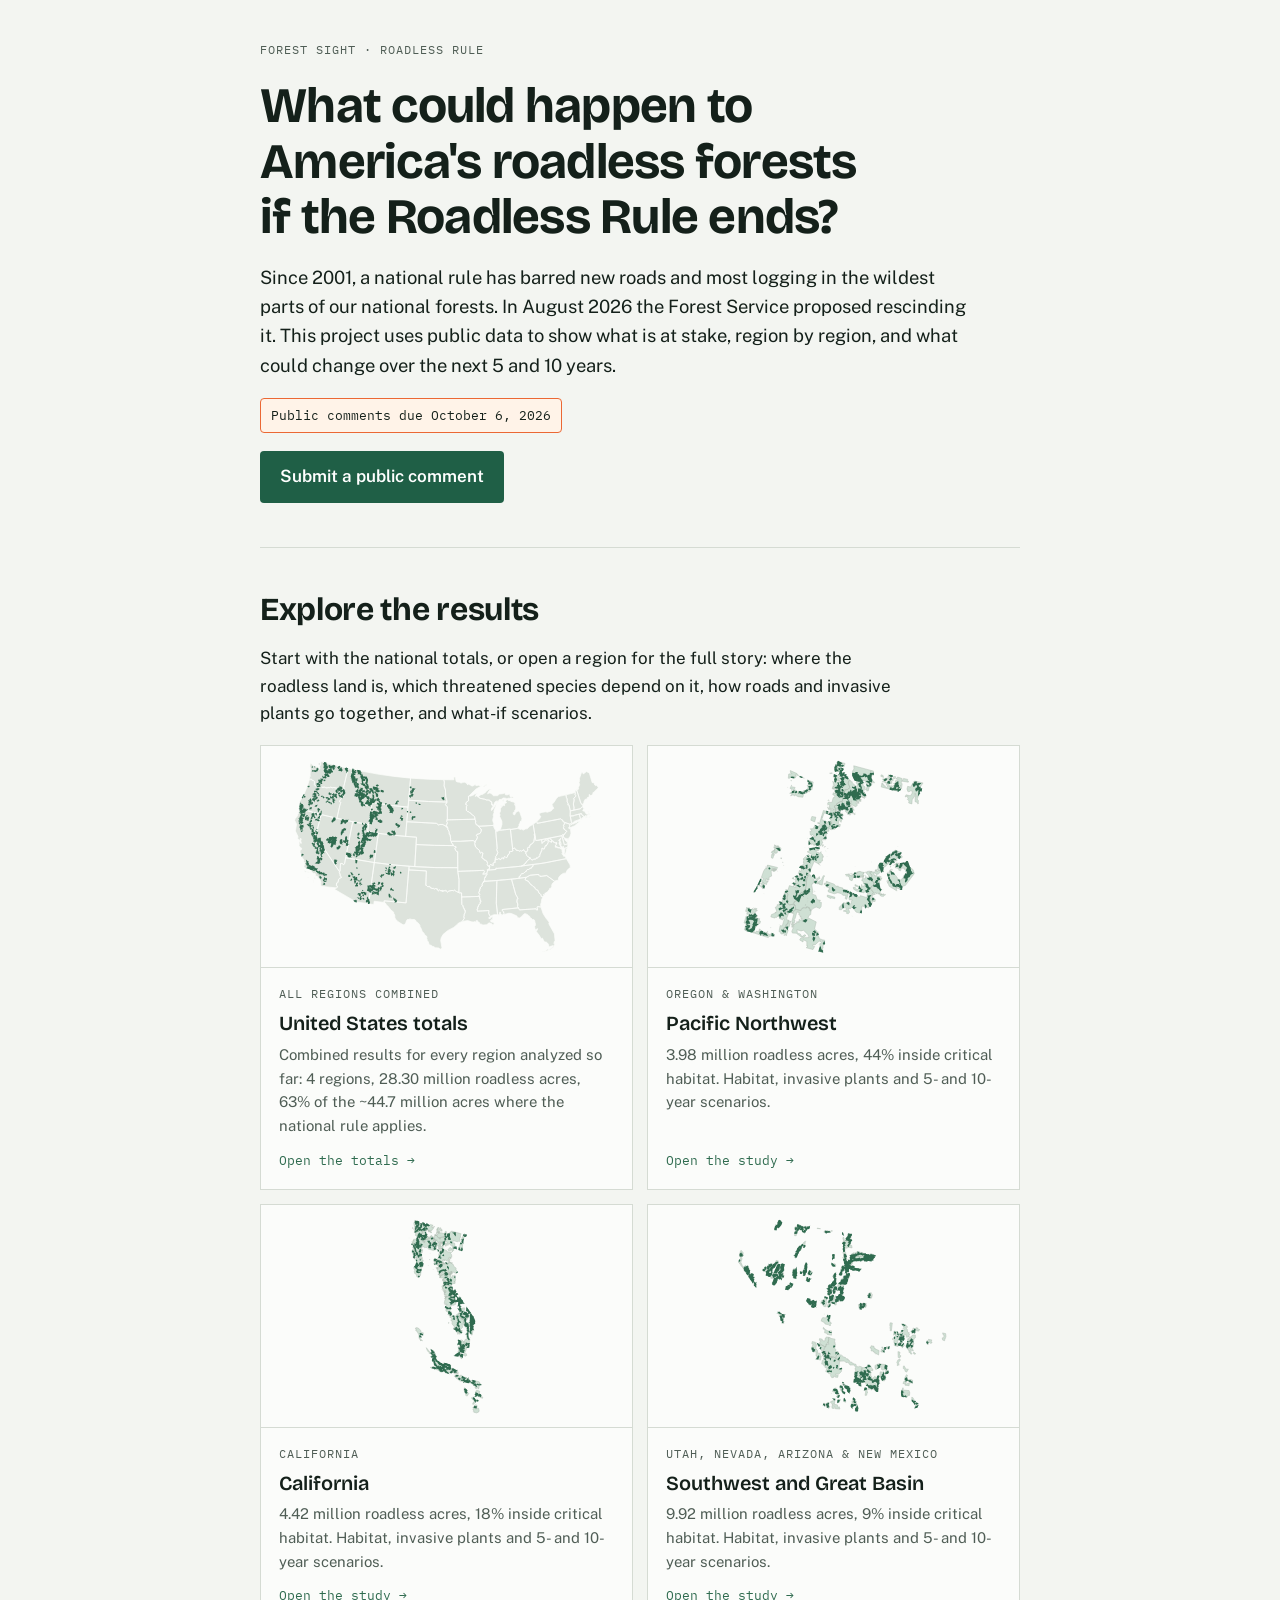
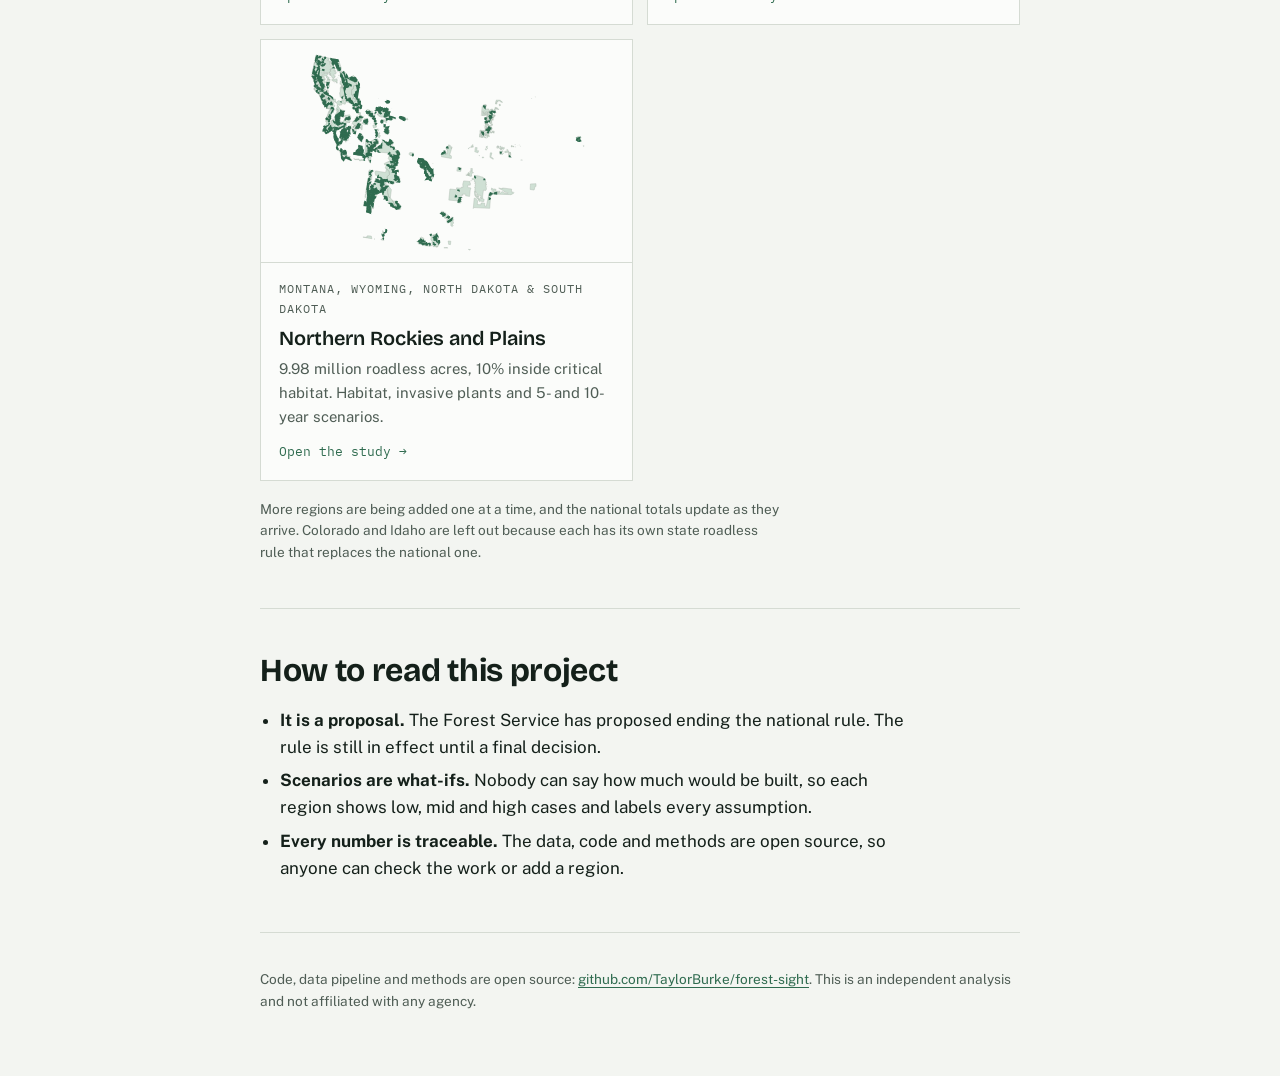
==== commit b2b93798: "Add Northern Rockies & Plains (MT, WY, ND, SD); empty exclude_forests handled Co-Authored-By: Claude" ====
--- a/docs/index.html
+++ b/docs/index.html
@@ -23,14 +23,16 @@
   <h2>Explore the results</h2>
   <p>Start with the national totals, or open a region for the full story: where the roadless land is, which threatened species depend on it, how roads and invasive plants go together, and what-if scenarios.</p>
   <div class="cards">
-<a class="card card-us" href="us/index.html"><div class="card-img"><svg class="thumb us-map" viewBox="0 0 400 240" preserveAspectRatio="xMidYMid meet" aria-hidden="true"><path class="map-state" d="M132.6 169.2L132.5 167.7L156.2 169.9L159 134.2L178.2 135.3L177.6 150.8L178 150.7L179.5 152.3L181.3 152.3L181.7 151.9L182.7 153.7L185.6 154.5L186.2 154.2L187.3 155.1L188.1 154.3L189.3 154.7L189.6 154.4L189.9 155.6L190.8 155.7L190.7 156.6L191.3 156.9L192.6 155.8L193.3 156.5L193.8 156.4L194 157.1L195.6 156.4L196 157.9L197.3 156.2L197.9 157L198.8 157.1L199.2 156.4L201.1 158.2L202.5 157.1L206.1 156.4L207.7 156.8L208.5 156.1L211.1 157.8L214.1 159.1L216.3 159.2L216.6 171.6L217.9 173.1L218.1 174.8L218.8 175.4L219.7 178L220.2 177.9L220.3 180L219 183L219.2 183.9L218.8 184.7L219.2 186.9L217.7 188.9L218.4 189.8L216.9 190L212.7 192L212.3 192.7L207.8 196.5L201.2 200L196.4 204L194.3 207.7L193.7 210.6L195.2 219.2L193.8 219.5L193.2 220.2L191.7 218.8L187.7 218.4L186 217.2L184.4 216.9L183.4 215.8L181.4 215.5L180.2 212L179 210.5L179 209L178.5 208.3L178.8 207.5L178.5 206.1L176.4 204.5L175.8 203L173.6 200.7L172.8 198.1L171.3 195.4L171.1 193.8L168.5 190.9L167.2 190.3L166.3 188.5L165.2 188L161.4 187.8L160.2 187.1L159.5 187.9L157.5 188L156.5 189.6L155.9 191.8L154 193.7L152.9 193.6L147.2 190L144.7 187.4L144 185.5L144 183.1L143 181.6L142.7 179.9L139.8 177.6L136.4 173.2L135 172.3L133.9 170.2L132.6 169.2ZM56.3 142.4L57 142.5L58 143.8L57.7 144.2L56.8 143.7L56.3 142.4ZM55.5 145.8L56.2 147.1L56.6 147.8L55.8 147.4L55.1 145.8L55.5 145.8ZM49.6 142.3L50.1 142.2L50.5 143L49.7 142.7L49.6 142.3ZM49 135.8L52.5 136.7L52.4 137.1L49.6 136.7L49 135.8ZM46.2 134.9L48.1 135.7L48.4 136.6L47.4 136.7L45.6 135.1L46.2 134.9ZM36.1 78.7L38.7 75.5L38.8 74.2L40.1 72.1L40.3 69.9L39.9 69.1L40.6 67.6L64.3 74.3L58.3 97.5L84.1 136.1L83.9 137.1L84.7 138.7L84.9 140.7L86 141.8L86.1 142.5L84 143.4L83.1 144.6L82.5 147.5L81.6 148.4L81 148.4L80.7 150.8L80.8 151.3L81.8 151.7L81.9 152.7L81 153.7L64.1 151.9L64 150.7L63.5 150.7L63.9 147.9L63.3 145.7L59.8 140.9L58.9 141.1L58 140.7L58.2 139.5L57.8 138.2L55.9 138L54.2 136.8L52.9 134.6L51.6 133.5L46.4 131.9L45.6 130.8L46.6 126.4L45.3 125L45.7 123.6L43.8 121.1L43.1 118.4L41.4 115.2L41.5 112.9L42.7 112.4L43.1 111.4L42.9 110.4L41.5 109.8L40.2 107.5L40.6 106.1L40.2 104.8L40.8 102.9L41.6 102.8L41.3 104.5L42.3 105.5L42.7 105.4L42.7 104.2L42 102.9L42.2 102.1L41.7 101.6L42.9 101.1L42.3 100.2L41.7 100.3L41.3 101.7L41.6 102.4L41.1 102.5L39.9 101.6L39.3 100.4L38.4 100.2L39.1 99L39.1 98L36.3 92L37.6 84.8L35.6 80.6L36.1 78.7ZM244.2 133.9L245.1 133.9L245.6 133.4L246.2 133.8L246.8 130.6L246.3 129.7L247.3 128.5L250.7 129.4L250.9 128.8L250.3 127.7L250.5 126.8L253 125.9L252.2 124.6L253 123.4L253.7 123.2L253.6 122.5L255.4 122.8L256.6 121.9L258.7 123.1L259.2 121.9L260.3 121.1L261.7 122.2L261.7 121.7L262.3 121.7L262.1 120.6L263.2 119.7L264.1 120.6L265.2 120.9L265.8 120.3L266.2 118.2L267 118.1L267.5 116.8L268.4 116.1L268.1 114.6L269.1 114.2L269.7 114.6L271.9 113.6L272 112.8L271.4 112.5L271.6 112.2L271.2 111.5L272 110.7L272.9 111.1L273.8 110.7L274.9 111.6L275.6 113L277.8 113.1L279 113.9L279.8 113.3L281.4 113.9L283.6 112.3L284 113.5L285.6 114.3L286.1 115.5L285.9 117L287.1 118.1L287 118.6L288.5 120.2L290.7 121.1L288.6 123.6L286.5 125.2L285.7 127.1L284.6 127.5L284.3 128.4L281 130.2L254.8 132.6L253.5 132.3L253.8 133.3L253.2 133.8L244.3 134.5L244.2 133.9ZM270.4 144.3L286.4 142.2L285.2 144L285.2 144.9L287.3 146.1L288.4 146.1L291.1 150L292.7 150.8L294 152.3L295.7 153.2L295.8 154.2L297.2 155.5L299 156.3L300.2 159.4L301.7 160.3L302.3 161.3L302.7 163L304.6 163.4L303.1 166.1L302.6 170L302 171L302.2 174.3L298.7 173.9L298.2 174.6L298.6 177L298.2 177.7L297.6 177.8L297.1 176.3L279.1 177.5L277 173.9L277.2 171L276.2 168.8L276.5 166.4L277.5 165.3L276.7 164.8L276.8 163.9L275 160.8L270.4 144.3ZM254 62.4L254.7 62.3L254.2 63.3L253.9 62.9L254 62.4ZM231.9 51.3L233.1 51.1L233.3 51.9L232.7 52.2L231.9 51.3ZM220.8 63.3L221.6 60.8L223.9 59.2L223.8 54.5L224.6 54L225.6 54.3L228 53.6L229.8 52.8L231.1 51.5L232.1 52.3L231.1 54.8L232.3 53.9L233.2 54.7L235.2 55.3L235.8 56.5L241.6 57.7L244 58.7L244.7 58.4L246.7 58.8L247.3 59.3L247.2 60L248.9 60.6L248.8 63.4L250 63.1L249.6 64.5L250.5 65.3L250.4 66.2L249.2 66.7L248.6 68.4L248.6 69.9L249.8 69L250.8 67.2L251.8 66.4L252.5 64.5L253.8 63.4L253.5 65.1L251.7 69.2L251.3 71.4L251.6 72.2L250.9 73.3L250.6 75L250.9 76.5L250.1 79.5L250.1 81L251.1 83.6L251.1 86L234.6 87L234.3 86.1L232.4 85.5L231.3 83L231.9 81.2L231 80.3L230.3 76.5L229.4 75.4L227.2 74.2L226.3 72.7L224.8 72.1L224 71.2L223 71.1L221.5 69.6L221.6 65.5L222.2 64.3L221.5 63.4L220.8 63.3ZM40.6 60.6L45.3 53.1L49.5 43.1L50.9 38L51.4 37.3L51.2 36L51.5 35.8L51.8 36.3L52.9 36.6L54.3 36.3L54.6 37.4L56.1 37.5L57 38.6L57.2 39.7L56.9 42.2L59.2 43.7L62 43.2L64.5 43.9L65.1 44.8L68.3 44.6L69.5 45.3L73.7 45.1L74.2 44.7L76.8 45.2L77.7 44.9L88.8 47.5L89.2 48.9L90.4 50L90.6 51L87.6 55.1L87.1 56.3L85.8 57.2L84.2 59.5L84.2 60.4L85.5 61.1L85.7 61.8L85.2 62.2L84.5 64.2L81.3 78.4L60.4 73.3L40.6 67.6L40 65.3L41 62.2L40.6 60.6ZM204.9 103.2L214.9 103.2L229 102.4L229.7 103L230.9 104.2L230.5 105.9L231.5 109.4L235.6 113L236.2 115.6L236.8 116L237.7 115.2L239.5 116L238.3 121L240.9 122.9L241.2 123.7L241.6 123.4L243.8 124.9L244.5 127.2L244 128.2L245.1 130.1L246.8 130.6L246.2 133.8L245.3 133.4L245.1 133.9L244.1 134.2L244.6 135.4L244 135.7L244.3 136.2L243.5 136.7L244.2 137.4L243.6 138.3L239.3 138.8L241.1 136.2L240.4 134.7L212.2 135.8L212.1 114.6L210.8 114.2L210.1 113.3L210.2 112.7L208.9 111.4L209.7 110.1L210.4 109.9L210.3 109.2L209.8 108.7L209 109L207.2 107.7L206.7 106L205.6 105.3L204.9 103.2ZM327.6 116.5L328 112.3L328.6 111.7L328.1 111.3L328.8 110.4L331.1 109.7L330.5 111.2L329.9 111.5L329.5 114.7L328.4 117.9L327.6 116.5ZM281.1 130L284.3 128.4L284.6 127.5L285.7 127.1L286.5 125.2L288.6 123.6L290.7 121.1L291.4 122.7L292.9 123.5L293.6 123.4L294.7 122.1L295.6 122.8L297.9 121.6L297.6 121L298.3 121.3L299.5 120.2L300.1 120.5L301.3 118.7L300.8 118.3L303.1 113.2L303.5 110.5L304.7 111.4L305.9 111.5L307.1 107.9L308 108.3L310.1 104.7L310.1 102.2L313.7 104.3L314.1 102.7L314.9 102.7L315.8 103.2L315.6 104L317.3 104.4L318.8 105.4L319 106.7L317.8 108.1L317.9 109.5L318.3 109.9L319.6 109.4L320.3 110.4L322.6 110.5L323.5 111.4L325.3 112.1L325.1 113.9L326 116.1L326 116.6L324.9 116.3L325.4 117.4L326.4 118.4L326.6 119.3L328.3 119.3L329.8 122L302.3 127.3L281.1 130ZM240.2 146.5L241.5 145.7L241.4 144.6L241 144.5L241.2 143.4L241.8 143L241.6 142.2L242.1 142.3L242.6 141.6L242.1 141L242.3 140.6L243.5 140L243.5 139.5L244 139.3L243.3 138.5L244.2 137.4L243.5 136.7L244.3 136.2L244 136L244.5 135.7L244.3 134.5L253.7 133.7L253.5 132.3L254.8 132.6L279.7 130.3L293.8 128.1L293.7 130.3L292.5 130.8L292 132.3L290.2 132.5L288.8 134.2L288.2 133.4L287.2 134.6L286.6 134.7L286.3 135.9L285.2 136.2L283.3 138.1L281.6 138.3L280.1 139.7L280.2 140.6L278.6 141.4L278.6 143.3L253.4 145.8L240.2 146.5ZM216.6 171.6L216.4 163.5L235.5 162.9L236.1 163.4L235.6 164.7L236.3 165.1L236.4 167.3L237 167.4L236.9 168L237.4 168.1L236.9 169.1L236.2 169.2L236.7 170L236.4 170.6L235.1 172.2L234.7 172.2L234.9 172.9L234.5 173.1L234.5 173.8L234 174L234.2 174.5L233.7 174.9L233.8 176.6L232.9 177.1L233.6 178.5L233.1 178.9L246 178.2L245.6 181.1L247.2 184.3L247.8 184.6L245.7 186L245.7 186.5L247.2 187.1L248.1 185.7L250.2 184.7L249.8 187.8L248.9 187.8L248.9 188.5L247.6 189.1L248.2 190.5L250.5 191L251.2 192L251.8 192L251.1 193.8L250.3 193.3L249.4 194.4L249.6 193.2L248.6 192.2L246.1 191.5L243.6 193.5L239.1 194L238.6 193.2L236.2 192.7L235.8 192.3L236.2 191.8L233.5 189.8L233.3 188.9L232.1 189.3L231.9 189.9L233.1 190.3L232.4 191L230.6 190.2L228.9 190.7L227.2 190.4L222.9 189.1L218.4 189.8L217.7 188.9L219.2 186.9L218.8 184.7L219.2 183.9L219 183L220.3 180L220.2 177.9L219.7 178L218.8 175.4L218.1 174.8L217.9 173.1L216.6 171.6ZM344 80.2L344.5 79.7L344.6 79.9L344 80.2ZM297.8 81.7L301 78.8L301.3 77.7L302.3 76.7L300.6 74.7L300.4 73.2L303.2 71.9L307.7 71.2L309 71.8L313.3 70.3L315 68.3L316.1 67.6L315.6 65.9L314.3 65.5L315 64.6L314.4 64.3L314.4 63.2L316.7 60.6L319.2 56.5L321.2 54.8L329.4 52.9L329.9 56L330.7 57.3L330.7 60.5L331.7 62.5L331.6 63.9L331.8 64.1L332.1 63.6L332.7 64.2L334.1 70.3L333.9 75.8L335.2 81.9L335.7 82.5L334.5 83.7L335.1 84.5L334.7 85.5L336.2 84.6L337.7 84.5L338.3 83.8L341.3 82.9L343.2 80.8L342.9 81.9L343.3 82L343.7 81.3L344.3 81.9L345.3 81.2L338.4 86.6L334.3 88.3L333.5 88.1L332.5 89.1L332.6 88L333.4 87.3L333.7 84.7L326.6 82.3L325.5 80L324.3 79.6L323.6 78.9L298.2 83.8L297.8 81.7ZM84.2 59.5L85.8 57.2L87.1 56.3L87.6 55.1L90.6 51L90.2 49.6L89 48.3L88.6 46.8L89.1 46.2L88.6 44.6L93.4 24.3L98.4 25.4L96.8 33.1L98 35.8L97.8 37.1L98.1 37.6L97.6 38L99.4 39.6L101.6 44.2L102.3 44.6L102.2 45L103.8 45.4L102.4 49L102.1 48.9L102.3 51.3L101.2 51.9L101.2 53.7L102.3 54.5L104.3 53.1L105.1 54.1L105 56.3L106.2 58.7L105.9 59.8L106.1 60.4L107.6 61.3L107.8 63.7L108.4 64.5L109.6 63.8L111.3 64.5L112 63.7L112.8 64.1L114.3 64.1L114.6 64.6L116 64.4L117.2 63L118.8 65.5L115.7 85L99.7 82.3L81.3 78.4L84.5 64.2L85.2 62.2L85.7 61.8L85.5 61.1L84.2 60.4L84.2 59.5ZM306.9 222.4L309.3 220.1L310.9 221L307.8 222.4L306.9 222.4ZM305.4 223.2L305.6 222.5L306.5 222.4L306.2 223.1L305.4 223.2ZM304.3 223.1L304.4 222.4L304.9 222.6L304.8 223L304.3 223.1ZM260.3 178.2L260.4 177.1L277.9 175.3L279.1 177.5L297.1 176.3L297.4 177.3L297.9 177.8L298.6 177.6L298.2 174.6L298.7 173.9L302.3 174.4L304.6 181.4L307.4 186L311.3 190.9L310.8 191.9L311.2 193.2L316.9 203.4L317.6 210.9L317.4 212.1L316.8 211.7L316.4 213.8L316.7 214.4L317.5 213.2L317.7 213.7L315.9 217.6L312.8 220.4L311.9 220.9L311.5 220.6L315 217.7L315.6 216.1L311.5 217.4L310.7 216.5L310.7 215.2L309.3 213.3L308.5 212.6L305.9 212L303.9 208.1L302.9 208.4L302.1 208.1L300.7 205.3L296.9 200.5L297.6 200.4L298.7 198L297.9 197.8L296.9 199.8L295.9 198L295.4 195.6L296 194.9L296.4 193L295.6 190.2L295.8 189.7L294.6 187.9L293.4 187.9L293 188.3L292.8 187.4L290.2 185.5L290 184.4L289.1 184.1L287.9 182.7L285.6 181.6L284.2 181.8L283.2 182.6L283.4 183.4L282.1 183.5L282 184.3L278.9 186.4L277.4 185.9L276.8 186.1L276.3 184.1L270.2 181.4L267.4 181.2L261.5 182.7L262.4 181.4L261.8 180.9L262 179.7L260.3 178.2ZM230.5 105.7L231.2 104L231.1 102.6L232.6 101.8L232.7 100.6L233.5 99.5L233.4 98.2L232.4 97.2L232.9 95.8L236.2 94.8L236.8 94.2L236.9 93L237.7 92.4L237.6 90.1L236.2 89.1L235.9 88.2L234.6 87L251.1 86L251.1 87.5L253.3 91.9L254.9 110.8L254.4 112.3L255.6 115.5L253.8 119.3L253 119.9L253.4 120.5L252.8 121.6L253 123.4L252.2 124.6L253 125.9L250.5 126.8L250.3 127.7L250.9 128.8L250.7 129.4L247.7 128.4L246.3 129.7L246.6 130.4L245.1 130.1L244 128.2L244.5 127.2L243.8 124.9L241.6 123.4L241.2 123.7L240.9 122.9L238.3 121L239.5 116L237.7 115.2L236.8 116L236.2 115.6L235.6 113L231.5 109.4L230.5 105.7ZM98.4 25.4L127.1 30.7L143.2 32.9L161.1 34.8L158.4 66.2L142.5 64.6L119.4 61.4L118.8 65.5L117.2 63L116 64.4L114.6 64.6L114.3 64.1L112.8 64.1L112 63.7L111.3 64.5L109.6 63.8L108.4 64.5L107.8 63.7L107.6 61.3L106.1 60.4L105.9 59.8L106.2 58.7L105 56.3L105.1 54.1L104.3 53.1L102.3 54.5L101.2 53.7L101.2 51.9L102.3 51.3L102.1 48.9L102.4 49L103.8 45.4L102.2 45L102.3 44.6L101.6 44.2L99.4 39.6L97.6 38L98.1 37.6L97.8 37.1L98 35.8L96.8 33.1L98.4 25.4ZM197 36.5L208 36.6L207.9 33.5L209 33.7L209.7 34L210.4 38.2L211.4 38.9L214.9 39.3L215.1 40.1L217 39.9L217.6 39.3L219.7 39.2L221.4 39.8L221.3 40.4L222.4 40.8L222.9 42.3L223.4 41.2L224.5 41.2L224.9 42L226.4 42.3L226.5 43L227.2 43L227.4 43.4L228.9 43.1L231 41.8L231.8 42.9L234.9 42.6L236.3 43.4L238.4 43.1L231.9 46.6L225 53.4L225.3 54.1L224.6 54L223.8 54.5L223.9 59.2L221.6 60.8L220.9 62.1L220.8 63.3L221.5 63.4L222.2 64.3L221.6 65.5L221.5 69.6L223 71.1L224 71.2L224.8 72.1L226.3 72.7L227.2 74.2L229.4 75.4L230.6 77.2L230.9 79.3L200.9 80L200.9 65.7L199.5 64.6L198.8 63.2L200.2 61.6L200.4 59.5L199.2 55.1L198.9 47.8L197.4 43.1L197.7 39.1L197 36.5ZM326.2 110.7L326.6 110.8L326.7 111.3L326.3 111.3L326.2 110.7ZM303.6 105.5L303 101.5L324.9 97.2L327.6 106.9L331.5 106.1L331.5 107.1L331.1 109.7L327.9 110.8L327.3 111.4L327.2 109.9L326.6 109.3L327 109.1L326.8 108.9L325.9 108.9L326.4 110.3L325.7 110L323.7 107.5L323.8 106.5L324.5 106.3L324.3 105.8L323.3 106L322.9 105.5L323.5 104.6L324 104.6L323.7 103.9L322.8 104.7L322.8 104L323 103.1L323.4 103.2L322.9 102.3L324 99.5L321.4 102.3L322.1 102.6L322.5 103.5L321.9 105.7L324.5 111L322.6 110L320.8 109.9L319.6 108.7L318.6 109.4L318.1 108.2L319.6 105L318.6 104.4L318.2 105L316 104.3L315.5 103.7L315.8 103.2L314.1 102.7L313 100.7L311.9 100.8L311.4 100.3L309.6 101.1L309.3 101.9L308.5 102L307.3 101.4L306.5 103.1L305.6 103L303.6 105.5ZM199.9 85.7L201 83.1L200.2 81.7L200.5 80.9L200.1 80L230.9 79.3L231 80.3L231.9 81.2L231.3 82.2L232 85L234.3 86.1L234.6 87.3L237.6 90.1L237.7 92.4L236.9 93L236.8 94.2L236.2 94.8L232.9 95.8L232.4 97.2L233.4 98.2L233.5 99.5L232.7 100.6L232.6 101.8L231.1 102.6L230.9 104.2L229 102.4L214.9 103.2L204.9 103.2L204.2 102L204.6 100.8L203.9 96.3L203.5 95.6L203 95.7L202.7 92.2L201.5 90.6L201.3 88.3L200.6 87.8L199.9 85.7ZM318.2 105L318.6 104.4L319.6 105L319 106L318.2 105ZM280.6 89.1L281 89L281.1 89.4L280.8 89.6L280.6 89.1ZM271.6 111L269.2 90.5L277.1 89.2L280.4 90.5L280.9 89.9L283.3 91.1L285.8 89.7L287.4 89.7L289.7 87.2L293.8 84.8L295.6 95.3L294.8 95.9L295.5 98L294.6 102.5L294.9 102.9L293.5 105.2L292.3 106.3L291.6 105.9L291.1 107L290.4 107.1L289.9 109.9L289.5 110.1L288.5 109.5L287.7 111.3L288.2 112.8L287.6 113.1L287.4 114.2L285.8 114.7L284 113.5L283.6 112.3L281.4 113.9L279.8 113.3L279 113.9L278.4 113.8L277.8 113.1L275.6 113L274.6 111.3L273.7 110.6L272.9 111.1L272 110.7L271.6 111ZM155.7 97.9L157 82L189.1 83.8L191.7 85.7L192.7 85L196 85L199.4 86.7L199.9 87.9L201.3 88.3L201.5 90.6L202.7 92.2L202.6 92.7L203.1 93.6L203 95.7L203.5 95.6L203.9 96.3L204.6 100.8L204.2 102L205 103.1L205.6 105.3L206.7 106L207 107.3L207.7 107.9L187.1 107.6L167 106.7L167.5 98.8L155.7 97.9ZM61 18.5L61.9 18.6L62.7 18.1L63.2 18.6L63.5 19.4L62.6 21L61.1 20L61 18.5ZM52.7 18.4L55.7 21L59.3 22.7L60.3 22.4L60.9 23.3L62.2 23.3L62.3 25.1L63 24.7L62.5 22.4L63.8 20.1L63.7 17.2L64.1 16.8L93.4 24.3L88.6 44.6L89.1 46.2L88.6 46.8L88.8 47.5L77.7 44.9L76.8 45.2L74.2 44.7L73.7 45.1L72.1 44.9L70.6 45.3L68.9 45.1L68.3 44.6L65.1 44.8L65.1 44.3L63.5 43.4L61.6 43.2L59.2 43.7L57.3 42.6L56.8 41.9L57 38.6L56.1 37.5L54.6 37.4L54.3 36.3L53.2 35.7L52.2 35.9L51.8 35.4L51.2 35.4L52.1 32.7L52.9 32.6L52.2 31.9L52.7 24.1L52 21.7L52.7 18.4ZM157 82L159 58.7L180.5 60.1L200.4 60.7L200.2 61.6L198.8 63.2L199.5 64.6L200.9 65.7L200.9 80L200.1 80L200.5 80.9L200.2 81.7L201 83.1L199.9 86.2L200.9 88L199.9 87.9L199.4 86.7L196.9 85.8L196.3 85.1L192.7 85L191.7 85.7L189.1 83.8L157 82ZM159.3 134.2L159.5 130.2L187.5 131.7L212.2 131.8L212.2 135.8L213.6 144.8L213.4 158.6L211.1 157.8L208.5 156.1L207.7 156.8L206.1 156.4L202.5 157.1L201.1 158.2L199.2 156.4L198.8 157.1L197.9 157L197.3 156.2L196 157.9L195.6 156.4L194 157.1L193.8 156.4L193.3 156.5L192.6 155.8L191.3 156.9L190.7 156.6L190.8 155.7L189.9 155.6L189.6 154.4L189.3 154.7L188.1 154.3L187.3 155.1L186.2 154.2L185.6 154.5L182.7 153.7L181.7 151.9L181.3 152.3L179.5 152.3L178 150.7L177.6 150.8L178.2 135.3L159.3 134.2ZM114.4 92.9L119.4 61.4L142.5 64.6L158.3 66.2L155.7 97.9L132.8 95.5L114.4 92.9ZM285.9 117L285.8 114.7L287.4 114.2L287.6 113.1L288.2 112.8L287.7 111.3L288.5 109.5L289.5 110.1L289.9 109.9L290.4 107.1L291.1 107L291.6 105.9L292.3 106.3L292.8 105.8L294.8 103.3L295.5 98L295 95.5L295.6 95.3L296.8 102.5L303 101.5L303.6 105.5L305.6 103L306.5 103.1L307.3 101.4L307.8 101.9L309.3 101.9L309.6 101.1L311.4 100.3L311.9 100.8L313 100.7L313.8 102L313.7 104.3L310.1 102.2L310.1 104.7L308 108.3L307.1 107.9L305.9 111.5L304.7 111.4L303.5 110.5L303.1 113.2L300.8 118.3L301.3 118.7L301 119.5L300.1 120.5L299.5 120.2L298.3 121.3L297.6 121L297.9 121.6L297.4 121.9L295.6 122.8L294.7 122.1L293.6 123.4L292.9 123.5L291.7 123L290.7 121.8L290.9 121.3L288.5 120.2L287 118.6L287.1 118.1L285.9 117ZM252.7 122.9L253.4 120.5L253 119.9L253.8 119.3L255.6 115.5L254.4 112.3L254.9 110.8L253.3 92.1L254.9 92.6L257.4 91.3L269.2 90L271.6 111L271.2 111.5L271.6 112.2L271.4 112.5L272 112.8L271.9 113.6L269.7 114.6L269.1 114.2L268.1 114.6L268.4 116.1L267.5 116.8L267 118.1L266.2 118.2L265.8 120.3L265.2 120.9L264.1 120.6L263.2 119.7L262.1 120.6L262.3 121.7L261.7 121.7L261.7 122.2L260.3 121.1L259.2 121.9L258.7 123.1L256.6 121.9L255.4 122.8L253.6 122.5L253.7 123.2L253.3 123.5L252.7 122.9ZM353.9 77L355 76.6L355 76L355.8 76.8L354.4 77.3L353.9 77ZM350.6 77.5L351.7 76.2L352.8 76.9L351.4 77.4L350.9 78.3L350.6 77.5ZM333.9 75.8L334.1 70.3L345.2 67.9L346.4 66.2L347.5 65.8L348.1 67L349.3 67.3L348 68.3L348.2 68.8L347.5 69.5L348 70.7L348.4 70.3L349.4 70.8L350.2 71.6L350.3 72.6L351.1 72.7L351.3 73.5L352 73.8L353 73.8L354.3 72.9L353.5 71.3L352.5 71.1L353.6 70.8L355.2 74L354.9 74.8L354.6 73.8L353 74.6L349.9 77.3L350.9 75.4L350.4 75.2L349.5 76.5L348.7 76.8L348.3 75.6L346.9 75L346.1 73.2L338.4 75.1L338.1 75.5L333.9 75.8ZM58.3 97.5L64.3 74.3L98.4 82L89.6 127.4L88.3 128.6L87.5 127.4L85.2 127.3L84.7 135.1L84.1 136.1L58.3 97.5ZM161.1 34.8L180.1 36L197 36.5L197.7 39.1L197.4 43.1L198.9 47.8L199.2 55.1L200.2 57.6L200.4 60.7L180.5 60.1L159 58.7L161.1 34.8ZM212.2 135.8L240.4 134.7L241.1 136.2L239.3 138.8L243.3 138.5L244 139.3L242.1 141L242.6 141.6L242.1 142.3L241.6 142.2L241.8 143L241.2 143.4L241 144.5L241.4 144.6L241.5 145.7L240.2 146.5L240.6 147.4L239.2 148.1L238.6 149.9L238.7 151.5L236.7 153.1L236.4 154L236.8 154.7L235.6 155.3L235.9 155.4L236.1 156.8L235.3 157L235.8 157.2L235.1 157.8L235.4 158.1L234.9 158.7L236 161L235.3 162.1L235.7 162.5L235.5 162.9L216.4 163.5L216.3 159.2L215.4 158.9L214.3 159.2L213.4 158.6L213.6 144.8L212.2 135.8ZM233.1 176.8L233.8 176.6L233.7 174.9L234.2 174.5L234 174L234.5 173.8L234.5 173.1L234.9 172.9L234.7 172.2L235.8 171.5L236.7 170L236.2 169.2L236.9 169.1L237.4 168.1L236.9 168L237 167.4L236.4 167.3L236.3 165.1L235.6 164.7L236.1 163.4L235.3 162.1L236 161L234.9 158.7L235.4 158.1L235.1 157.8L235.8 157.2L235.3 157L236.1 156.8L235.9 155.4L235.6 155.3L236.8 154.7L236.4 154L236.7 153.1L238.7 151.5L238.6 149.9L239.2 148.1L240.6 147.4L240.2 146.7L253.7 145.8L254.5 146.6L253.9 170.2L255.3 182.7L251.5 182.7L249 183.6L247.8 184.6L247.2 184.3L245.6 181.1L246 178.2L233.1 178.9L233.6 178.5L233.1 176.8ZM121.8 126.2L126.2 94.6L148.4 97.2L167.5 98.8L165.6 130.7L142.6 128.8L121.8 126.2ZM278.6 143.3L279 141L279.8 141.1L280.2 140.6L280.1 139.7L281.6 138.3L283.3 138.1L285.2 136.2L286.3 135.9L286.6 134.7L287.2 134.6L288.2 133.4L288.8 134.2L290.2 132.5L292 132.3L292.5 130.8L293.7 130.3L293.6 128.3L307.2 126.5L329.8 122L333.9 128.9L334.1 131.9L332.7 132.5L330.7 134.6L328.8 138.2L328.1 137.7L326.3 138L323.1 140.3L321.5 142.5L320.9 145.8L318.7 145.7L317.1 146.5L308.5 140.3L301.3 141.4L301.3 140.5L300.1 139.3L299.5 139.9L299.4 139.1L290.6 140L286.4 142.2L278.6 143.3ZM90.8 121.1L98.4 82L115.7 85L114.4 92.9L126.2 94.6L121.8 126.2L90.8 121.1ZM115.6 170.9L121.8 126.2L137.8 128.3L159.5 130.2L156.2 169.9L132.5 167.7L132.3 168.7L132.9 169.5L121.7 168.1L121.2 171.7L115.6 170.9ZM167 106.7L187.1 107.6L207.7 107.9L209 109L209.8 108.7L210.4 109.9L209.7 110.1L208.9 111.4L210.2 112.7L210.1 113.3L210.8 114.2L212.1 114.6L212.2 131.8L188.7 131.7L165.6 130.7L167 106.7ZM346.4 80.2L346.5 79.6L346.8 79.4L347.1 80.1L346.4 80.2ZM344.8 79.3L345 78.5L343.8 73.9L346.1 73.2L346.9 75L348.3 75.6L348.7 76.8L347 77.6L346.9 78.4L344.8 79.3ZM266.4 57.2L267.9 58L267.7 58.4L266.6 57.9L266.4 57.2ZM260.5 59.2L261.4 58.3L262.3 58.3L261.4 60.4L260.5 59.2ZM258.7 64.9L259.1 63.9L259.6 64.2L259 65.3L258.7 64.9ZM257.4 91.3L258.6 89.9L260.1 84.7L259.9 81.2L257.5 76.2L258 74.6L257.4 72.9L258.5 70.5L258.3 67.7L259.2 67.2L259.2 65.9L260.7 65.2L261.8 63.2L261.9 64.5L262.4 64.9L262.9 64.4L262.8 62.6L265.2 61.2L264 60.5L264.6 59.1L264.3 58.6L265.9 58.2L267.4 59L268.9 59.1L269.6 60L273.1 60.7L274.7 63.1L273.7 63L275 65.8L275 68.6L274 69.3L273.9 71L272.4 71.9L272.2 73.8L273.8 74.7L275.1 71.9L277.6 70.4L278.4 70.6L279.5 72L281.7 78.3L281.2 82L280.7 82.4L280.5 81.6L280.8 81.2L279.9 81.6L280.2 82.1L279.7 82.4L279.5 83.9L278.6 84.5L278.6 86.2L277.1 89.2L269.2 90.5L269.2 90L257.4 91.3ZM239.8 43.8L242.9 41.7L243.9 41.1L243.2 42.5L241.8 43.2L241.6 43.8L240.2 44.5L239.8 43.8ZM234.1 54.8L236 53.9L237.1 52.7L239.4 52.3L240.8 51.1L241.8 50.8L242.1 50L245.5 47L247.7 46.6L248.9 47.2L247 47.4L245.1 50L244.5 51.8L246.2 50.8L247.6 51.1L249.3 52L250.8 54L252.9 53.7L253.9 54.2L254.4 53.3L255.2 53.8L257.3 52.1L260.9 51.6L263.6 50.6L263.4 51.4L263.9 52.9L266.5 52.9L266.8 52.4L268.5 52L268.8 54.7L270.2 55.6L270.5 55L271.7 55L272.5 55.7L272 56.4L269.2 56.3L267.6 56.8L267 56.5L265.7 57.2L265.9 57.7L264.1 56.6L262 56.3L261.1 56.4L260.4 57.4L259.7 57.3L259.2 57.9L257.2 57.9L255.5 61.2L255 60.7L255.3 59.7L254.5 59.2L253.6 60.4L253 60.1L252.5 60.6L250.5 65.3L249.6 64.5L250 63.1L248.8 63.4L249.1 60.8L248.5 60.2L247.2 60L247.1 59L244.7 58.4L243.2 58.5L241.6 57.7L235.8 56.5L235.2 55.3L234.1 54.8ZM325 97.1L325.5 96.2L327 96.1L326.4 97.6L326.8 98.6L326.5 98.8L327.9 100.2L328.4 101.8L329.2 102.8L330.2 103.6L330.6 103.5L331.5 106.1L327.6 106.9L325 97.1ZM254 170.5L254.5 146.6L253.7 145.7L270.4 144.3L275 160.8L276.8 163.9L276.7 164.8L277.5 165.3L276.5 166.4L276.2 168.8L277.2 171L277 173.9L277.9 175.3L260.4 177.1L260.3 178.2L262 179.7L261.8 180.9L262.4 181.4L261.9 182.2L261.5 182.7L258.9 183.3L259.5 182.5L258.5 181.3L258.4 180L257.8 179.8L257.2 182.8L256.4 182.8L255.4 182.5L254 170.5ZM285.1 144.5L286.4 142.2L290.6 140L299.4 139.1L299.5 139.9L300.1 139.3L301.3 140.5L301.3 141.4L308.5 140.3L317.1 146.5L314.9 148.6L313.9 150.7L314 152.3L313 154.1L311.6 154.3L311.8 154.9L309.4 157.9L307.3 159.3L306.5 159.3L306.8 160.6L305.9 161.2L305 160.9L304.7 161.2L305.5 161.7L304.3 163.4L302.7 163L302.3 161.3L301.7 160.3L300.2 159.4L299 156.3L297.2 155.5L295.8 154.2L295.7 153.2L294 152.3L292.7 150.8L291.1 150L288.4 146.1L287.3 146.1L285.1 144.5ZM355.8 55.1L356.3 55.2L356.2 55.7L355.8 55.5L355.8 55.1ZM341 47.5L341.7 47.1L342.5 47.7L342.2 46.4L343.3 46.3L342.6 45.4L344.2 41.9L343.5 39.7L344.2 37.5L343.9 35.4L346.3 28.4L347.4 28.4L347.7 29.8L348.6 30L351.5 27.7L354.7 29.2L357.8 39.7L359.8 39.7L360.5 42.2L361.6 43.1L361.8 42.5L362.4 42.5L364.4 44.8L363 47L362.2 47.2L361.9 48.8L361.3 48.1L359.6 50.3L358.7 50.2L358.8 51.1L359.1 51.3L358.4 51.4L358.6 52.4L357.6 52.8L357.2 53.6L356.8 53.2L355.8 53.9L355.4 52.9L354.4 52.6L354.8 54.7L354.2 54.8L353.7 55.9L353.1 55.3L352.8 56.4L351.7 57.1L351.2 57.9L350.6 57.5L349.5 58.7L349.5 59.6L348.7 60.1L349 60.6L348.7 61.4L348.1 62L347.8 64.2L346.9 63.8L346.8 63.1L345.6 62.2L341 47.5ZM326.4 97.6L327 96.1L328.5 95L328.4 94.4L330.4 92.4L328 90.8L327.7 89.8L327 89.8L326.7 88.3L327.1 87.2L326.6 86.5L327.9 83.6L328.5 83L333.7 84.7L333.4 87.3L332.6 88L332.5 89.1L332.9 89.5L333.9 89.4L334.1 88.9L334.3 89.4L334.8 94.7L333.9 97.8L332.5 99.6L331.7 102L331.1 102.2L331.1 100.3L330.2 100.1L329.7 100.5L326.8 98.9L326.4 97.6ZM296.8 102.5L293.8 84.8L297.8 81.7L298.2 83.8L323.6 78.9L324.3 79.6L325.5 80L326.6 82.3L328.1 82.5L328.5 83L326.6 86.5L327.1 87.2L326.7 88.6L327 89.8L327.7 89.8L328 90.8L330.4 92.4L328.4 94.4L328.5 95L327 96.1L325.5 96.2L325 97.1L296.8 102.5ZM337.8 68.4L338.2 67.2L337.4 62.7L338.3 58.1L337.9 56.7L340 54.4L339.9 53.4L339.2 52.6L339.6 51.1L339.3 48.6L340 47.9L340.9 48.1L341 47.5L345.6 62.2L346.8 63.1L346.9 63.8L347.8 64.2L347.5 65.8L346.4 66.2L345.2 67.9L338.6 69.3L337.8 68.4ZM79 155.4L80.1 153.6L81 153.7L81.8 153.1L81.8 151.7L80.8 151.3L80.9 149.3L81 148.4L81.6 148.4L82.5 147.5L83.1 144.6L84.2 143.3L86.1 142.5L86 141.8L84.9 140.7L84.7 138.7L83.9 137.1L84.7 135.1L85.1 127.6L85.9 127.2L87.5 127.4L88 128.4L88.7 128.6L89.6 127.4L90.8 121.1L121.8 126.2L115.6 170.9L102.1 168.9L79 155.4ZM334.5 83.7L335.7 82.5L335.2 81.9L334.1 76L338.1 75.5L338.4 75.1L343.7 73.8L345 78.5L344.8 79.3L338.8 81.4L335.1 84.5L334.5 83.7ZM330.7 60.1L330.7 57.3L329.9 56L329.4 52.9L339.4 50.4L339.6 51.1L339.2 52.6L339.9 53.4L340 54.4L337.9 56.7L338.2 59.4L337.4 62.7L338.2 67.2L337.8 68.4L338.6 69.3L334.1 70.3L332.7 64.2L332.1 63.6L331.8 64.1L331.6 63.9L331.7 62.5L330.7 60.1Z"/><path class="map-ira region-pnw" d="M63.6 74.1L63.7 73.9L63.4 74.1L63.6 74.1ZM54 62.3L53.7 62.4L54.3 62.5L54 62.3ZM42.7 68.1L43.7 67.6L43.8 66.6L43.2 66.7L42.7 68.1ZM59.1 64.7L58.8 64.6L58.6 65.3L58.8 65.3L59.1 64.7ZM61.4 68.8L60.8 68.7L60.9 69.2L61.4 69.3L61.4 68.8ZM53.5 66.8L53 66.9L53.4 67.4L53.5 66.8ZM43.3 66.5L43.7 66.1L43.3 66.1L43.3 66.5ZM44.4 65.1L43.9 65.4L44.3 65.5L44.4 65.1ZM45.9 68.3L45.3 68.3L45.4 68.9L45.9 68.3ZM58.8 65.3L59.2 64.7L59 64.8L58.8 65.3ZM48.9 69.3L49 69.2L49.1 68.9L48.9 68.8L48.9 69.3ZM41 66.7L41.5 66.8L41.5 66.6L41 66.7ZM54.8 61.5L54.7 61.3L54.4 61.7L54.5 62.3L54.8 61.9L54.8 61.5ZM51 63.4L51.1 63.5L51.2 63.4L51.3 63.9L51.5 63.4L51 63.4ZM61.1 69.8L61 70.4L61.2 70.8L61.5 70.1L61.1 69.8ZM63.6 74L63.6 73.6L63.2 73.7L63.3 73.6L63.1 72.6L62.7 73.9L63.6 74ZM41.9 66.8L42.2 66.7L42.2 66.6L42.2 66.5L42 66.7L42 66.4L41.7 66.3L41.6 66.3L41.9 66.8ZM52.3 60.4L52.1 61.2L52.8 61.3L52.4 61.1L52.7 61L52.3 60.4ZM51.8 63.2L51.2 63.1L51.6 63.4L51.8 63.2ZM44.2 65.1L44.5 64.5L44 64.4L43.5 64.8L43.7 65L43.8 64.7L43.9 64.7L44 64.7L44 64.7L44.2 65.1ZM58.6 65.3L58.7 64.7L58.7 64.7L58.1 65.1L58.6 65.3ZM51.9 62.9L51.5 63L52 63L51.9 62.9ZM41.8 64.2L41.5 64L41.5 64.5L41.8 64.2ZM64.2 71.8L64.4 71.7L64.3 71.2L64 71.7L64.2 71.8ZM45.4 69L45.9 68.3L45.9 68.2L46 68.2L46 68.2L46 68.2L45.5 68.4L45.4 68.8L45.4 69ZM42.5 68.2L42.9 67.3L42 67.8L42.5 68.2ZM41.7 67L41.3 67.2L41.7 67.3L41.2 67.5L41.2 67.6L41.7 67.5L41.7 67ZM41.8 65.4L42.1 65.3L41.8 64.9L41.8 65.4ZM52.4 68.1L51.8 67.8L52.2 68.3L52.4 68.1ZM45.5 68.7L46.2 68.8L46.3 68.7L46 68.5L45.5 68.7ZM42.5 62.4L42.2 62L42.1 61.9L41.9 62L42.5 62.4ZM43.3 66L43.9 65.4L43.7 65.2L43.3 66ZM52.2 68L52.5 67.9L52.2 67.7L52.2 68ZM47 68.8L46.6 68.6L46.5 69.2L47 68.8ZM47.4 69.2L47.1 68.7L46.9 69L47.4 69.2ZM42.1 68.1L41.8 67.6L41.6 67.9L42.1 68.1ZM54.2 62.1L54.2 61.7L54.1 62.2L54.2 62.1ZM41.5 66L41.8 65.5L41.7 65.4L41.5 65.5L41.5 66ZM52.9 61.6L52.5 61.9L52.1 61.8L52.7 62.1L52.9 61.6ZM51.7 61.4L51 61.4L51 61.7L51.7 61.4ZM62.5 69L62.1 68.6L62.1 69.2L62.5 69ZM41.7 64.7L43.5 64.7L44.2 63.6L43.2 64.4L43.3 63.8L42.4 63.9L41.7 64.7ZM44 66.2L44.6 66.1L44.1 65.8L44 66.2ZM41.3 65.5L41.4 65.1L41.2 65.4L41.3 65.5ZM54.5 62.3L54.6 61.8L54.5 61.8L54.1 62.2L54.5 62.3ZM61.5 68L61.1 68.2L61.6 68.5L61.7 68.4L61.5 68ZM42.3 65.7L41.9 65.3L42 65.8L42.3 65.7ZM43.8 63.3L43.4 63.2L42.8 63.5L43.6 63.7L43.8 63.3ZM78 23.8L77.5 23.6L77.7 23.7L77.7 23.8L78.3 24.1L78.2 23.2L78 23.8ZM86.5 25.8L86 25.4L85.8 25.4L86.5 25.8ZM74.7 27.8L73.9 27.2L73.8 26.4L73.2 26.5L73.5 27.4L74.7 27.8ZM83.8 23.5L83.8 22.9L83.6 23.4L83.8 23.5ZM69.9 24.5L69.6 24.9L70 25.3L69.8 25L69.9 24.5ZM69.5 25L69.5 24.5L69.1 24.4L69.1 24.9L69.5 25ZM92.4 27.4L92.2 27L92.1 27.8L92.4 27.4ZM81.9 23.4L82.4 23.5L82.5 23.3L81.9 23.4ZM77.7 22.1L77.3 22.4L77.7 22.4L77.7 22.1ZM76 22.4L76 21.7L75.3 22.5L74.2 21.9L74.5 22.5L75.4 22.5L76 22.4ZM76.8 22.2L76.4 21.8L76.2 21.8L76.5 22.5L76.8 22.2ZM69.3 20.9L68.9 21.2L69.2 21.3L68.9 21.7L69.3 21.7L69 22.3L69.5 22.4L70.1 21.2L69.6 21.9L69.3 20.9ZM93 26L92.7 26.4L92.9 26.6L92.9 26.3L93 26ZM92.5 24.5L91.9 24.5L91.8 24.6L91.6 25L91.9 25.2L92.5 24.5ZM67.4 20.1L67.5 20.9L67.7 20.9L67.7 20.9L67.7 20.4L67.9 20.3L68.3 20.7L67.8 20.3L67.7 20.3L67.7 20.7L67.5 20.7L67.4 20.1ZM69.7 23.5L69.5 23.7L69.7 23.8L69.9 24L69.5 23.9L69.8 24.4L70 24L69.7 23.5ZM67.9 23.4L67.8 23L67.6 23.3L67.5 22.8L67.4 23.4L67.9 23.4ZM68 19.6L67.7 19.1L67.6 19.6L67.7 19.9L68 19.6ZM70.4 22.8L70.9 23L70.5 22.4L70.4 22.8ZM78 25L77.7 24.5L77.7 25.1L78 25ZM77.8 23.8L76.8 23.9L77.6 24.4L77.8 23.8ZM85.4 25.6L84.7 26.4L85.5 26.4L85.4 25.6ZM92.5 25.8L91.9 25.3L91.8 25.4L92 26L92.5 25.8ZM92.6 26.7L92.8 26.1L92.5 25.8L92.1 26.2L92.6 26.7ZM74 21.3L72.6 21.5L73.6 23.5L74.3 22.9L75 23L74 21.7L73.8 21.7L73.7 21.5L74 21.3ZM75.9 27.4L75.2 27.2L75.8 27.7L75.9 27.4ZM87.1 55.8L87.1 55.3L86.8 55.7L87.1 55.8ZM86.8 26.2L86.3 26.3L86.6 26.5L86.8 26.2ZM85.8 24.5L85.6 25.2L86.1 25.4L86.1 25.1L85.8 24.5ZM83.5 24.5L83.5 24L83.3 23.9L83.1 23.9L83 24.3L83.5 24.5ZM67.4 19.8L67.5 20L67.9 20.1L67.4 19.8ZM77.7 22.4L77 22.4L77.3 23.3L78 22.9L77.9 21.6L78.2 21.9L78.6 21.7L78.1 21.5L77.8 21.6L77.7 22.4ZM75.3 23.5L74.3 22.9L73.9 23.5L73.4 23.4L72.7 21.6L73.3 23.6L74.5 23.8L75.3 23.5ZM67.7 23.6L67.4 23.2L67.3 23.5L67.7 23.6ZM91.7 26.3L91.4 26.3L92 26.5L91.7 26.3ZM70.6 22.4L70.7 21.9L70.3 22L70.2 22.3L70.6 22.4ZM69.9 23.1L69.5 22.8L69.5 22.9L69.9 23.1ZM69.7 25.7L69.3 25.2L69.2 25.3L69.2 25.5L69.7 25.7ZM86 26.8L86.1 26.1L85.6 26.3L86 26.8ZM68.9 21L69.7 20.7L69.8 20.3L69.8 20.1L69.4 20L69.7 20.4L69.1 20.5L68.9 21ZM75.6 24.1L75.3 23.8L75.5 23.6L75.3 23.5L75.2 23.8L75.6 24.1ZM82.1 23.6L82.4 23.5L82.6 23.2L82.2 23.2L82.5 23.3L82.1 23.6ZM86 24L85.2 24.6L85.1 25.5L85.7 24.4L86 24.5L86 24ZM69.4 19.3L69 19L68.8 19L68.9 19.3L69.4 19.3ZM78 23.1L77.6 23.4L77.9 23.8L78.1 23.6L78 23.1ZM92.1 26.9L92.4 26.6L92.1 26.8L92.1 26.9ZM78.8 21.9L78.7 21.5L78.5 21.6L78.8 21.9ZM75.2 25.7L75 25.2L74.4 24.5L74.7 25.4L75.2 25.7ZM77.4 25.1L76.9 25.2L77.4 25.2L77.4 25.1ZM91.4 24.1L90.4 24.7L90.7 25.4L90.7 25L90.9 25.4L91.3 24.8L91.4 24.1ZM91.5 25.9L91.9 25.9L91.7 25.8L91.5 25.9ZM67.5 22.6L67.9 22.2L67.2 21.9L67.5 22.2L67.5 22.6ZM83.9 26.3L84.8 26.5L84.5 26L83.9 26.3ZM70.9 23L71.2 22.7L70.7 22.5L70.9 23ZM83.9 26.3L83.8 25.9L83.7 26.2L83.9 26.3ZM91.4 26.8L91.4 25.9L91.2 26.3L91.4 26.8ZM66.6 34.1L66.3 33.8L66.5 34.2L66.6 34.1ZM71.8 32.7L72.1 32.4L72 32.2L71.8 32.7ZM55.3 26.7L54.9 26.8L54.8 27.2L55.2 27.2L55.3 26.7ZM71.3 32.3L70.6 32.1L70.9 32.3L71.3 32.3ZM58.4 26.8L58.6 27L58.7 26.9L59.1 27L59 26.8L58.4 26.8ZM67.8 33.9L67.4 34.3L68.1 34.4L67.7 34.2L67.8 33.9ZM57.4 27.1L58 27.5L57.6 27L57.4 27.1ZM57.6 27.5L57.2 26.9L56.9 26.8L56.9 27.3L57.6 27.5ZM69.7 30.5L70.2 30.7L70 30.5L69.7 30.5ZM68.8 33.7L69.3 33.9L69.5 33.9L69.5 33.8L68.8 33.7ZM68.5 31.7L68.6 32.3L68.7 32.3L68.8 31.8L68.5 31.7ZM68.6 31.8L68.9 32.4L69 31.7L68.7 31.6L69.1 31.2L68.8 31.1L68.6 31.4L68.6 31.8ZM62.4 39.4L62 39.4L62 39.7L62.4 39.4ZM85.9 45.6L85.3 45.4L85.5 45.8L85.5 45.8L85.9 45.6ZM72 31.9L72.1 32.8L72.6 32.9L72.4 31.9L72 31.9ZM71.9 28.1L71.2 27.3L71.8 28.4L71.9 28.1ZM74.2 28.6L74.7 28.4L74.1 27.8L74.2 28.3L74.2 28.6ZM74.1 28.7L74.1 27.8L73.4 28.1L74.1 28.7ZM68.8 33.1L68.6 33.2L68.9 33.3L68.8 33.1ZM68.4 33.7L68.1 33.2L68.2 33.6L68.4 33.7ZM56.1 27.1L55.7 27.1L55.7 27.2L56.1 27.1ZM69.1 31.8L69.6 32.2L70.3 31.9L70.1 31.4L70.2 31.2L70.5 31.9L71.1 32.3L71.3 32.2L71.2 31.5L70.5 31.5L70.1 30.9L69.4 31.2L69.1 31.8ZM69.3 31.1L69.7 30.8L69.5 30.4L69.3 31.1ZM72.4 33L71.9 32.9L72 33L72.4 33ZM73.1 28.8L73.1 28.4L72.8 28.6L73.1 28.8ZM74.1 29L74 28.7L74 29L74.1 29ZM73.1 25.9L73.4 25.4L72.5 25.6L73.1 25.9ZM68.5 26.6L68.3 26.3L68.4 26.7L67.9 26.6L67.6 26.7L68.4 26.8L68.5 26.6ZM76.2 28.2L76.4 27.7L75.6 27.9L76.2 28.2ZM69.4 34.8L68.7 33.8L69 34.6L69.4 34.8ZM75.1 27.2L75.5 27L75.5 26.5L75.1 26.5L75.1 27.2ZM74.5 29L74.8 28.4L74.2 28.9L74.5 29ZM71.2 30.5L70.8 30.1L71 30.7L71.2 30.5ZM68.7 33.8L68.1 33.9L68.8 34.3L68.7 33.8ZM69.6 27.1L69.2 27.4L69.7 27.4L69.6 27.1ZM59.8 24.6L60.4 24.6L60 24.3L59.8 24.6ZM72.5 27L72.1 27L72.1 26.4L72 27.3L72.2 27.8L72.4 27.3L72.6 27.4L72.3 27.9L72.7 28.6L72.7 27.8L72.5 27ZM68.6 27L69 27.2L69.4 27L68.6 26.7L68.6 27ZM73.2 26.5L72.7 26.8L72.5 27.1L73.3 26.9L73.2 26.5ZM69.8 27.9L69.3 27.7L69.8 28L69.8 27.9ZM60.6 25.2L60.5 25.1L60.5 25.6L60.6 25.2ZM71 28.8L70.5 28.6L70.1 28.9L71 28.8ZM68.5 24.8L68.2 25.1L68.6 25.2L68.8 26L69.1 25.7L68.5 24.8ZM59 26.8L59 26.5L58.6 26.8L59 26.8ZM73.6 27.4L73.4 26.8L72.5 27.2L72.8 28.6L73.5 28.7L72.9 27.2L73.6 27.4ZM68.9 26.4L68.4 25.5L67.9 25.6L67.7 25.8L67.4 25.6L67.8 25.9L68.3 25.7L68.7 26.3L68.4 26.8L67.6 26.7L67.8 27.3L68.3 27.2L68.9 26.4ZM59.9 25.9L59.9 26.3L60.2 26.3L60.2 26.2L59.9 25.9ZM70 23.3L70.1 22.8L69.8 22.7L70 23.3L69.6 22.9L69.3 23.3L70 23.3ZM73.5 29.4L73.2 28.9L72.8 28.7L73 29.3L73.5 29.4ZM71.7 28.7L70.9 28.2L70.3 28.3L70.6 28.6L71.7 28.7ZM73.4 27.6L73.1 27.1L72.9 27.2L73.4 27.6ZM57 22.5L57.3 22.6L57.6 22.7L57.7 22.7L57 22.5ZM75 24.2L74.8 24.6L74.5 24.4L74.9 24.8L75 24.2ZM69.4 24.1L69 24.2L69.3 24.3L69.4 24.1ZM55.3 22.9L54.7 22.6L54.6 22.7L55.3 22.9ZM70.3 28.3L70.9 28.1L70.1 27.3L70.1 27.9L70.7 28L70.3 28.3ZM71.5 28.9L71.1 29L71.2 29.2L71.5 28.9ZM60 25.5L59.9 25.9L60.1 26.1L60 25.5ZM69.6 27.9L69.4 28.3L68.9 28.5L69.6 28.4L69.6 27.9ZM75.1 26.1L74.8 26.1L74.8 26.9L75.1 26.6L75.1 26.1ZM74.8 26.1L74.3 26.1L74.1 27.2L74.9 27.8L74.4 27.3L74.8 26.1ZM84.1 22.2L84.3 22.4L84.3 22.2L84.1 22.2ZM68.4 18.3L68.8 18.9L69.4 18.5L68.4 18L68.2 18.3L68.6 18.3L68.9 18.5L68.4 18.3ZM84 22.5L83.7 22.1L83.5 22.2L84 22.5ZM73.9 27.8L73.7 27.6L73.5 27.7L73.4 28.1L73.9 27.8ZM68.1 27.4L68.1 27.9L68.6 28.4L69 27.3L68.1 27.4ZM72.2 27.8L71.6 27L71.9 28.1L72.2 27.8ZM71.5 33.5L71.6 32.8L71.5 33.2L71.5 33.5ZM71.5 29.8L71.5 30.3L71.2 30L71 29.9L71.7 30.7L71.5 29.8ZM73.9 27.8L73.8 27.5L73.7 27.4L73.9 27.8ZM73.7 28.9L73 27.9L73 28L73 28.2L73.7 28.9ZM71.2 27.4L70.9 27.8L70.4 27.4L71.2 28.1L71.2 27.4ZM86.4 45.6L86.9 45L86.2 45.4L86.4 45.6ZM88.5 48.1L88.5 48.9L88.9 49.4L88.9 48.8L88.5 48.1ZM87.9 51.9L88.2 51.8L88.1 51.9L87.8 52.2L87.8 52.3L88.3 51.9L88.2 51.3L87.9 51.9ZM84.1 50.9L83.9 50.3L84.1 51.2L85 51.4L84.1 50.9ZM60.7 46.5L60.5 45.8L60.5 46.2L60.7 46.5ZM73.6 51.8L73.3 51.7L73.5 52L73.1 52L73 52L73 52.1L73.4 52.2L73.6 51.8ZM88.7 52.9L88.6 51.1L88.6 52.5L88.4 52.5L88.2 53.6L88.7 52.9ZM62.4 42.1L62.1 42.2L62.5 42.5L62.4 42.1ZM89.9 50.4L89.7 50L89.1 50.3L89 50.6L88.8 50.5L89.1 51.9L89.9 50.4ZM82.6 47.9L82.2 47.8L82.7 48L82.6 47.9ZM86.8 48.5L87.1 48.8L87.2 48.7L86.9 48.2L87.5 48L86.9 48.1L86.8 48.5ZM83.6 48.3L84.8 47.4L84 47.3L84.3 47.5L83.8 47.6L83.6 48.3ZM83.2 46.5L82.7 47L82.9 46.6L82.5 46.6L82 47.3L81.9 47.6L83 47.3L83.2 46.5ZM88.7 50.2L89.1 49.3L89.2 49.6L89.2 49.3L89.3 49.5L89.5 49.1L89 48.9L88.4 50.2L88.7 50.2ZM62.4 42.3L61.9 42.2L61.9 42.6L62.3 42.7L62.4 42.3ZM89.1 50.1L89.3 49.6L89.3 49.6L89.1 50.1ZM60.2 40.8L60.9 41L61.1 40.7L60.9 40.4L60.2 40.8ZM88.8 51L89 50.1L88.8 50.2L88.7 50.5L88.8 52.4L90.2 50.9L89.9 50.4L89.1 51.9L88.8 51ZM81.5 50.2L81 50L81.2 50.5L81.5 50.2ZM83.4 46.3L82.6 46.2L83 46.6L83.4 46.3ZM80.3 48.5L80.5 49.5L80.5 49.4L80.3 48.5ZM89.4 49.2L88.8 47.5L88.5 47.5L88.5 48.1L89.4 49.2ZM83.6 47.3L82.9 47.4L83.3 47.6L83.6 47.3ZM85 54.3L84.8 54.8L85.4 55L85 54.7L85 54.3ZM87 48.7L86.8 48.5L86.8 48.3L86.8 48.2L86.7 48.2L86.4 49.3L87 48.7ZM84.8 47.7L84.5 47.5L84.1 47.7L83.8 48.4L84.1 47.7L84.8 47.7ZM60.1 44.1L61 43.8L61 43.6L60 43.7L60.1 44.1ZM85.4 46.9L84.8 46.7L84.1 46.9L84.4 47.1L85.4 46.9ZM86 48.9L85.6 48.2L85.5 49L86 48.9ZM83.2 45.8L83.6 45.4L83.1 45.7L83.2 45.8ZM81.3 47.9L80.7 48L80.4 48.4L80.4 48.8L80.6 49.4L81.5 49.9L81.3 49.4L81.5 49.4L81.5 49.2L81.4 49L81 49.2L80.6 49.2L81 48.1L81.3 48.5L81.3 47.9ZM51 43.8L51.2 44.3L51.2 44.1L51 43.8ZM88.5 51.1L87.8 52.4L88.3 52.2L88.2 52.6L88.6 51.8L88.5 51.1ZM64.3 40.6L64.8 40.6L64.8 40.3L64.6 40.3L64.3 40.6ZM68.3 37L68 36.9L67.5 37.5L66.9 37.4L67.6 37.6L68.3 37ZM62.5 41.6L62.8 42.5L62.8 41.5L62.5 41.6ZM61.5 41.2L61.2 41.1L61.5 41.6L61.5 41.2ZM83.6 45.8L83.1 45.7L82.7 46.1L83.5 46.3L83.6 45.8ZM88.3 47.9L87.6 48.1L88.4 48.9L88.5 48.5L88.3 47.9ZM85.7 45.8L85.7 45.4L85.5 45.8L85.7 45.8ZM64.7 35.9L64.3 35.8L64.5 36.3L64.7 35.9ZM64 38.1L64.3 37.9L63.8 37.6L64 38.1ZM62 37.8L62.1 37.2L61.8 37.1L61.7 37.7L62 37.8ZM63.5 37.6L63.6 38.4L63.8 38.4L63.8 38L63.5 37.6ZM64.1 37.3L64.5 37L64.3 36.8L64.1 37.3ZM64.2 36.8L63.7 37.1L64.3 37.8L64.7 37.1L64.2 37.6L64.2 36.8ZM85.7 44.4L85.5 44.4L85.6 44.5L84.9 44.8L84.9 45L85.6 44.8L85.7 44.7L85.6 44.6L85.7 44.5L85.7 44.4ZM64.5 38.2L64.7 37.8L64.4 37.9L64.5 38.2ZM84.2 45.7L84.5 45.4L84.4 45L84.2 45.7ZM66.1 33.4L66.6 33.7L66.1 33.2L66.1 33.4ZM64.7 38.8L64.2 38.8L64.4 39.2L64.6 39.1L64.7 38.8ZM68.8 30.9L68.8 30.7L68.3 31L68.5 31.1L68.8 30.9ZM86.3 45.9L86 46.2L86.2 46.5L86.4 46.6L86.7 46.1L86.3 45.9ZM84.7 45.5L84.8 44.7L84.7 44.7L84.7 45.5ZM89.7 50L89.6 49.5L89.6 49.2L89.4 49.4L89.7 50ZM59.8 42.4L60.1 42.2L59.8 41.8L59.8 42.4ZM64.6 37L64.8 37.2L64.7 37.1L64.4 36.8L64.2 37.6L64.6 37ZM63.6 38L63.3 38.9L63.3 38L63.1 38.9L62.8 38.6L62.6 38.8L63.3 39.5L63.9 39.2L63.4 38.8L63.6 38ZM66 36.4L65.8 36.2L65.8 36.6L66 36.4ZM61.8 37.6L62 37.8L62 37.7L62 37.6L61.9 37.6L62 37.6L62.2 37.3L62.1 37.1L61.7 37L62.1 37.2L61.8 37.6ZM81.5 49.6L81.6 49.8L81.6 49.1L81.5 49.6ZM70.7 56.1L69.9 56L70.1 56.4L70.7 56.1ZM71.1 56.5L70.7 56.1L70.6 56.2L71.1 56.5ZM75.4 55.8L74.9 55.9L74.7 56.2L75.1 56.4L75.4 55.8ZM77.8 60.7L77.6 59.5L77.2 59.9L77.5 60L77.6 60.6L77.8 60.7ZM77.8 60.5L78 59.9L77.8 60.2L77.8 60.2L77.8 60.1L77.6 59.9L77.8 60.5ZM57.7 49.2L57.3 48.9L57.1 49.3L57.6 49.4L57.7 49.2ZM77.9 55.4L77.3 55.2L77 54.4L77 55L77.9 55.4ZM57.6 52.7L57.5 52.5L57.3 52.6L57.6 52.7ZM77 54.6L76.9 54.2L76.4 54.1L77 54.6ZM60.1 50L59.7 49.9L60.1 50.4L60.1 50ZM67.2 55.9L66.8 55.7L66.9 56.1L67.2 55.9ZM85 54.2L84.4 54.3L84.6 54.8L85 54.2ZM58.1 53.3L58.2 53.3L58.3 53.1L58.5 53.2L58.5 52.7L58.1 53.3ZM57.5 51.4L57 51.1L57 51.4L57.5 51.4ZM79.7 53.9L79.5 54.7L79.7 54.7L79.6 54.8L80 54.8L79.8 55L80.1 55.3L80.7 55.5L80.4 53.9L79.7 53.9ZM59.6 47.4L59.8 47.2L59.5 47.1L59.6 47.4ZM73.1 51.2L73.7 50.9L73.3 51L73.2 50.9L73.1 51.2ZM86.2 54.3L85.7 54.3L85.4 54.6L86.2 54.9L86.2 54.3ZM86.7 54.4L86.2 54.6L86.9 55.4L87.2 55L86.7 54.4ZM78 53.1L78.4 53L78.2 52.5L78 53.1ZM59.9 47.2L59.7 46.8L60.4 47L59.9 46.6L59.1 46.8L59.9 47.2ZM79.5 54.4L78.9 54.6L78.9 54.8L79.5 54.8L79.5 54.4ZM80.3 52.3L80.4 52.6L80.2 52.3L80 52.3L79.9 52.4L80.2 52.9L80.6 52.8L80.3 52.3ZM77 54.7L76.7 55L77.5 55.6L77 55L77 54.7ZM83.4 51.3L82.9 51.3L83.1 51.8L83.3 51.8L83.4 51.3ZM83.4 52.7L83.5 53.1L84 53.7L84 53.4L83.4 52.7ZM61.7 46.6L61.6 47L62 47.2L61.8 47L61.7 46.6ZM78.3 53L78.5 52.8L78.3 52.5L78.3 53ZM89.3 50.1L89.4 49.6L89.4 49.6L89.3 50.1ZM80 53.1L79.7 53.1L79.3 53.6L79.7 53.8L80 53.1ZM61.9 43.3L61.1 43.7L61.4 43.9L61.8 43.4L62.2 43.7L62.8 43.5L61.9 43.3ZM60.9 46.7L61.4 46.5L60.7 46.4L60.9 46.7ZM81 55.7L80.4 55.5L80.8 56L81 55.7ZM76.7 56.5L77 56.4L77.3 56.3L77 55.8L76.6 56.1L76.7 56.5ZM74 52.1L74.3 52.1L74.4 51.9L74.3 52.2L74.5 52.1L74.7 51.7L74.1 51.8L74 52.1ZM74.6 55L74.5 55.5L74.9 55.5L74.8 55.4L74.6 55ZM61.1 46.5L61.2 46.2L60.8 46.2L61.1 46.5ZM78.2 52.5L77.7 52.2L77.7 52.5L77 52.5L77.7 52.9L78.2 52.5ZM86.5 53.2L85.9 52.9L86.6 53.7L86.5 53.2ZM50.9 44L51 43.6L50.3 43.7L50.8 44.1L50.9 44ZM57 57.5L57.3 58L57.4 57.7L57 57.5ZM43.6 56.4L44.5 55.4L44.3 55.3L43.6 56.4ZM60.8 59.7L61.2 59.3L60.4 59.4L60.8 59.7ZM71.6 59.8L71 59.9L71.5 60.2L71.6 59.8ZM45.5 52.8L45.4 53.4L45.6 52.8L45.5 52.8ZM56.7 56.1L56 56.5L56.6 56.6L56.7 56.1ZM57 57.8L56.8 57.5L56.9 57.9L57 57.8ZM77.8 60.7L78.2 60L77.8 60.6L77.6 59.9L77.8 60.7ZM56.3 54.6L57 55L57.1 54.9L56.7 54.5L56.3 54.6ZM59.6 55.9L60 55.7L59.8 55.5L59.6 55.9ZM59.7 56.5L59.5 56L59.3 56.4L59 56.2L59.2 56.6L59.7 56.5ZM72.3 57.5L72.5 57.1L72 56.8L71.8 57.1L72.3 57.5ZM56.2 57.2L55.9 57.5L56 57.8L56 57.6L56.2 57.2ZM72.2 57.7L72 57.4L71.8 57.9L72.2 57.7ZM57.4 57.6L57.9 57.6L57.8 57.4L57.5 57.3L57.9 57.3L57.5 57.2L57.4 57.6ZM66.7 55.8L66.8 55.2L66.7 55.2L66.7 55.8ZM77.6 58.2L77 58.6L77.5 59.2L77.6 58.2ZM77.9 60.1L77.7 59L77.7 59.9L77.9 60.1ZM58 52.5L57.7 52.3L57.7 52.6L58 52.5ZM46.7 54.7L46.3 54.6L46.2 54.8L46.4 55L46.3 55.2L46.5 55.3L46.7 54.7ZM61.7 53.6L61.9 53.4L61.3 53.6L61.7 53.6ZM61.3 59.6L61 58.6L60.6 59.2L61.1 59.1L61.3 59.6ZM55.7 53.9L55.4 54.2L55.6 54.2L55.7 53.9ZM56.2 52.3L56.8 52.8L56.7 52.5L56.2 52.3ZM72 56.8L72.2 56.8L72.2 56.7L71.9 56.5L72 56.8ZM78.9 58.6L78.5 58.4L78.6 58.8L78.9 58.6ZM56.6 52.8L56.6 52.6L56.5 52.7L56.4 52.6L56.4 52.6L56.6 52.8ZM77 54.6L76.6 54.6L76.6 54.9L76.7 54.9L77 54.6ZM65.2 54.7L65.1 54.3L64.8 54.6L65.2 54.7ZM61.4 51.9L61.2 51.4L60.8 51.6L60.8 52L61 51.6L61.4 51.9ZM56.4 51.9L56.3 51.7L55.8 52L56.2 52.1L56.4 51.9ZM59.2 49L58.9 48.7L59.1 49.1L59.2 49ZM70 61.2L69.7 60.3L69.7 60.8L70 61.2ZM58.7 56.6L58.7 56L58.6 56.1L58.5 56.2L58.5 56.3L58.3 56.3L58.3 56.8L58.9 57.2L59.3 56.9L58.7 56.6ZM57.5 49L58 49.3L58.2 49.1L57.7 48.9L57.5 49ZM58.4 54.5L58 54.4L58.2 54.7L58.4 54.5ZM74 57.6L73.1 57.2L72.8 56.9L73.2 57.6L74 57.6ZM45 54.2L45.3 53.3L44.8 54.3L45 54.2ZM77.5 58L77.8 57.6L77.2 57.7L77.5 58ZM55.4 57.8L55.2 57.9L55.7 58L55.7 57.8L55.7 57.8L55.4 57.8ZM52.8 58L52.7 57.4L52.6 57.4L52.3 57.9L52.7 58.1L52.8 58ZM55.8 58.6L55.7 58.1L55.4 58L55.5 58.3L55.7 58.5L55.7 58.6L55.8 58.6L55.8 58.6ZM52.8 60.1L52.4 60L52.3 60.3L52.5 60.3L52.8 60.1ZM56.8 59.2L57.2 58L56.9 57.9L56.7 58.8L56.3 58.9L56.6 59.2L56.7 58.8L56.8 59.2ZM56.2 58.8L56.7 58.8L56.8 57.9L56.2 58.8ZM53.3 59.8L53.3 59.1L53.1 59.2L53.3 59.8ZM73.2 60.4L72.7 61L73 61.4L73.4 61.1L72.8 61.1L73.2 60.4ZM75.1 62L74.9 62.5L75.2 62.6L75.3 62.3L75.1 62ZM52.2 58.4L52.5 58.7L52.7 58.5L52.7 58.2L52.2 58.4ZM55.7 58.6L56.5 58.3L55.9 58.1L55.7 58.6ZM51.7 59.8L51.4 59.8L51.4 60.1L51.9 60L51.7 59.8ZM51.1 59.4L51.3 59.7L51.6 59.6L51.5 59.5L51.2 59.4L51.1 59.4Z"/><path class="map-ira region-ca" d="M56.2 100.3L56.6 100.6L57.4 100.1L57 99.7L57.2 100.2L56.3 100L56.2 100.3ZM56.5 97.5L56.1 97.6L56.6 98.3L56.8 97.9L56.5 97.5ZM57.8 99.8L57.1 98.8L57.5 99.7L57.8 99.8ZM55.3 97.2L54.7 97L54.6 97.1L54.9 97.3L55.3 97.2ZM57.7 98.7L56.9 98.5L56.5 98.7L57 98.8L57.7 98.7ZM57.8 98.9L57.5 99.3L57.7 99.7L58.2 99.2L57.8 98.9ZM46.2 69.8L46.6 69.8L46.5 69.3L46.2 69.8ZM64.9 107.4L64.9 107.3L64.6 107.6L65.2 107.8L64.9 108L64.9 108.4L65.4 108.1L64.9 107.4ZM67.1 111.8L66.3 110.8L66.2 111.7L66.9 111.8L67.3 112.6L67.1 111.8ZM66.1 112.3L66.1 110.8L65.6 110.5L65.5 111.4L65.9 111.4L65.5 111.8L65.9 112L65.4 112.3L66.1 112.3ZM64 106.8L63.9 107.2L64.4 107.4L64.4 107.3L64 106.8ZM61.3 106.2L60.9 106.4L61.3 107L61.4 106.6L61.3 106.2ZM63.7 107.9L62.9 107.8L63.1 108.2L63.4 108.3L63.1 108.3L63 108.2L63 108.6L63.7 108.3L63.7 107.9ZM66.6 109.9L66.4 109.6L66.2 109.8L66.4 109.9L66.6 109.9ZM61.8 107.8L62.2 107.5L62 107.4L61.8 107.8ZM55.2 130.8L55.4 130.4L54.1 130.2L55.2 130.8ZM64.7 109.3L64.3 109.4L64.5 110.1L64.5 109.7L64.6 109.8L64.7 109.3ZM52.5 130.8L52.9 130.2L51.6 129.5L51.5 129.7L52.1 130.5L52.5 130.8ZM56.6 130.8L56 130.6L55.5 130.4L55.6 130.9L55.9 130.7L56.2 131.3L56.8 131.2L56.6 130.8ZM60.1 121.9L60.7 121.6L61.1 121.8L60.6 121.4L60.2 121.5L60.1 121.9ZM49.4 125.2L48.9 125.1L49 125.4L49.4 125.2ZM64 122.1L63.6 122L63.7 122.4L63.8 122.4L64 122.1ZM50.9 129.3L51.6 129.4L50.9 129L50.9 129.3ZM49.3 129.1L49.2 128.6L49 128.5L48.9 128.9L49.3 129.1ZM49.5 125.4L49.2 125.2L49 125.4L49.1 125.6L49.5 125.4ZM61 123.6L60.7 123.4L60.5 123.5L60.7 123.8L61 123.6ZM62.1 124.6L61.8 124.4L62 124.7L62.1 124.6ZM64.5 116.6L64.7 116.1L64.2 115.9L64.7 116L64.6 115.1L64.2 115.8L64.5 116.6ZM66.7 112.5L67 112.7L67 112.6L66.9 112.6L66.9 112.5L66.2 112.3L66 113.1L66.6 112.6L66.8 113.1L66.7 112.5ZM58.6 110.9L58.5 110.4L58.1 110.8L58.6 110.9ZM60.1 110.7L60.2 111.7L60.5 111.8L60.6 111.6L60.1 110.7ZM66.3 113.3L65.6 114.3L66.4 114.8L66.7 114L66.3 113.3ZM64.5 112.9L64 113.4L64.1 114L63.7 113.3L63.4 113.8L64.6 114.4L64.5 112.9ZM63.8 113.4L64.1 112.8L63.9 112.9L63.8 112.9L63.8 112.9L63.5 113L63.8 113.4ZM45.1 68.9L44.8 69.1L45 69.5L45.1 68.9ZM45.2 69.9L45.4 69.1L45.1 68.9L45.2 69.9ZM56.4 108.5L56.1 107.9L56 108.2L56.4 108.5ZM52.9 133.2L52.8 132.7L52.3 132.7L52.1 132.9L52.2 133.1L52.9 133.2ZM67.8 138.2L66.7 138.1L67.1 138.5L67.8 138.2ZM67.4 111.6L65.7 108.7L65.8 110.4L66.5 111.3L67.4 111.6ZM63.2 141.8L63 141.4L62.9 141.7L63.2 141.8ZM50.3 130.7L49.9 130.6L49.9 130.7L50.2 131L50.3 130.7ZM51.1 131.5L50.4 130.9L51 131.8L50.7 132.1L50.8 132.2L51.1 132L51.1 131.5ZM57 106.3L56.9 105.9L56.8 105.9L56.3 106.1L56.5 106.3L56.9 106.3L57 106.3ZM63.7 141.8L63.5 142.1L63.7 142.2L64 142.1L63.7 141.8ZM57.1 134.3L56.9 134L56.8 134.2L57.1 134.3ZM52.7 133.1L52.4 132.8L52.2 133L52.7 133.1ZM49 132.1L50 132.2L49.8 132.1L49.1 131.9L49 132.1ZM55.9 106.3L54.7 105.4L54.6 105.7L55.3 106.3L55.9 106.3ZM68 143.1L68 143.7L68.5 144.1L68.6 143.9L68 143.1ZM68.8 143.9L68.1 143.3L68.6 143.9L68.8 143.9ZM56.5 107.7L56.2 107.8L56.5 107.9L56.5 107.7ZM64.9 107.6L64.9 108L65.2 107.8L64.9 107.6ZM56.6 132.5L56.9 132.3L56.4 132.3L56.6 132.5ZM58 132.6L58.1 133.4L59.4 133.4L58.5 133L58 132.6ZM63.8 109.1L62.4 108.3L62.5 108.7L63.8 109.1ZM61.2 108.7L61.3 109.3L61.4 109.3L61.8 108.7L61.6 108.3L61.2 108.7ZM65.2 137.8L65.1 137.7L65 138L65.6 138.4L65.2 137.8ZM64.2 138.2L64.4 138.2L64.8 138.5L64.9 138.4L64.8 138.2L64.4 137.9L64.6 138L64.7 138L64.2 137.5L64.2 138.2ZM58.3 109.5L58 109.5L57.9 109.7L58.3 109.8L58.3 109.5ZM57.3 108.9L56.5 108.3L56.8 109.3L56.8 108.7L57.3 108.9ZM60.6 106.6L60.3 106.5L60.6 106.9L60.6 106.6ZM56.4 132.4L56 132.3L55.5 132.6L56.1 132.6L56.4 132.4ZM56.5 132.9L56.4 132.4L56.2 132.8L56.5 132.9ZM63 112.1L63.6 111.1L63.3 110.8L63 112.1ZM60.1 109.9L59.8 110L59.8 110.3L60 110.2L60.1 109.9ZM67.4 137.8L66.6 137.6L66.6 137.7L67.2 138.1L67.4 137.8ZM63.6 142.2L63.3 142.4L63.8 142.5L63.2 142.8L63.7 143.2L64 143L64.1 142.9L63.6 142.2ZM62.8 137L62.5 137.6L63 137.6L63 137.9L63.5 137.9L62.8 137ZM60.9 137.1L60.6 136.6L60.4 136.7L60.9 137.1ZM50.2 132.1L49.7 131.9L49.1 131.9L50.3 132.4L50.2 132.1ZM67.3 111.6L66.9 111.6L66.9 111.6L66.5 111.4L67.4 112.3L67.3 111.6ZM63.8 108.8L63.7 109.6L63.9 109.7L64.4 108.4L63.9 109L63.7 108.6L62.9 108.6L63.8 108.8ZM65.6 108.8L65.4 109.1L65.6 110.5L66.1 110.8L66.1 111.2L66.2 110.8L65.8 110.4L65.6 108.8ZM63.1 110.6L62.8 111.5L63 111.2L63.2 110.8L63.4 110.7L63.4 110.6L63.1 110.6ZM64.2 110L63.5 109.8L63.4 109.9L64.2 110ZM56.6 108.3L56.8 108.1L56.7 108L56.6 108.3ZM64.5 116.8L64.4 116.7L64.4 116.9L64.2 117L64.2 117.2L64.5 116.8ZM50.2 126.9L49.8 127.1L50.2 127.4L50.3 127L50.2 126.9ZM59.8 126.4L60 126.9L60.2 126.9L60.8 126.2L60.5 126.2L59.7 126.4L58.9 126.8L59.6 126.9L59.8 126.4ZM65.4 112.3L65.8 112.4L66.1 112.4L66.2 111.6L66 112.3L65.4 112.3ZM67.3 112.6L67 112.5L67.2 112.1L66.9 111.8L66.6 111.8L67.1 112.2L66.9 112.5L67.3 112.6ZM49.3 124.9L48.5 124.3L48.6 124.8L49.3 124.9ZM60.3 120.2L60.8 120.2L60.3 120L60.3 120.2ZM61.1 120.7L61 120.2L60.6 120.6L61.1 120.7ZM43.5 118.6L43.7 118.2L43.4 118.2L43.5 118.6ZM59.7 115L59.5 114.4L59.1 114.7L59.7 115ZM60.6 115L61 114.9L60.7 114.8L60.6 115ZM59.6 126.6L60 126.5L59.6 126.5L59.6 126.6ZM62 127.5L61.9 126.6L61.7 126.8L61.5 126.5L61.6 126.8L61.4 126.5L60.9 126.4L61.3 127.1L61.9 126.9L62 127.5ZM50.8 129.2L50.1 127.7L50.4 128.6L50.7 129.1L50.8 129.2ZM49.3 126.9L48.7 127.1L49.1 127.2L48.9 127.5L49.9 127.2L49.3 126.9ZM49.3 128.7L49.7 128.2L49.2 128L49.1 128.2L49.3 128.7ZM60.6 126.1L60.5 125.4L58.8 126.7L59.3 126.7L60.6 126.1ZM62.2 126.3L61.6 126.3L61.7 126.7L62.2 126.6L62.2 126.3ZM59.6 115.4L58.6 115.2L59.5 115.8L59.6 115.4ZM60.8 115.2L59.5 115.1L59.5 115.4L60 115.5L60.2 115.4L60.1 115.5L59.6 115.4L59.5 116.1L60.1 115.8L61.1 116.2L60.8 115.2ZM57.7 133.9L57.4 133.7L57.5 134.1L57.7 133.9ZM54.2 133.1L53.8 133.2L53.6 132.7L53.5 133.3L54.2 133.1ZM51.7 132.7L51.2 132.1L50.9 132.1L51.7 132.7ZM54.5 133.4L54.9 133.6L54.7 133.1L54.5 133.4ZM63.3 112L63.3 112.5L63.4 112.6L63.6 112.3L63.3 112ZM66.6 113.2L66.5 112.7L66.3 113.3L66.6 113.2ZM66.1 112.5L65.5 112.4L65.4 113.8L66.1 113.6L65.7 113.5L66.1 112.5ZM63.5 113.2L63.2 113.4L63.3 113.4L63.4 113.7L63.3 113.8L63.3 113.8L63.5 113.7L63.5 113.2ZM53.4 131.2L53.3 130.6L52.9 130.3L52.6 130.7L53.4 131.2ZM61.4 120.8L60.5 121L60.3 121.4L61.3 121.4L61.4 120.8ZM50.7 129.1L50.5 128.4L50.2 127.7L50.7 129.1ZM49.6 128.2L50.2 128.1L50.2 128.1L50.2 128L50.1 127.7L49.6 127.7L49.6 128.2ZM64 123.2L64.8 123.2L65 121.5L64.4 123L64 123.2ZM66.8 113.1L67 112.6L66.7 112.5L66.8 113.1ZM60.2 113.2L59.7 113.4L60.5 114.2L60.7 113.8L60.2 113.2ZM66 114.7L65.7 114.4L65.5 115.1L65.7 116.9L65.7 116L66.3 115.6L65.8 115.7L66.3 115L65.7 115L66 114.7ZM61.8 124.5L61.8 123.2L61.6 123.6L61.8 125.2L62.6 125.4L61.8 124.5ZM61.3 123.3L61 124.4L61.1 125.1L61.4 125.1L61.7 124.1L61.6 123.3L61.3 123.3ZM64.1 121.7L63.8 121.4L63.4 121.9L64.1 122.1L64.1 121.7ZM53.5 131.2L54.6 130.8L54.7 130.7L53.5 130.7L53.8 130.9L53.5 131.2ZM66.6 112L66.8 111.9L66.5 111.8L66.2 112.2L66.9 112.5L66.6 112ZM62.5 123.9L62.8 123.8L62.7 123.3L62.5 123.4L62.5 123.9ZM60.5 112.1L60 112.5L59.9 112.9L60 113.1L60.5 112.1ZM55.8 134.5L55.5 134.1L55 134.2L55.8 134.5ZM51.3 132.1L51.7 132.4L51.6 131.6L51.3 132.1ZM69.4 143.7L69.1 144L69.1 144.2L69.6 144.1L69.4 143.7ZM50 132.6L49.5 132.1L49.4 132.2L50 132.6ZM54.7 134L54.5 133.4L53.7 133.5L54.7 134ZM52.2 132.7L52.6 132.7L52.9 132.5L52.4 132.3L52.2 132.7ZM54.1 132.8L53.7 132.6L53.6 132.6L53.8 133.2L54.1 132.8ZM57 99.1L57.4 99.6L57.5 99.6L57.5 99.5L57 99.1ZM67.7 139.4L67.1 139.1L66.8 139L67.7 139.4ZM67.6 139.7L67.5 139.3L67.1 139.6L67.6 139.7ZM68.2 140.2L68.4 140.3L67.8 139.6L67.8 139.9L68.2 140.2ZM53.9 132.2L53.7 131.9L53.6 132L53.7 132.2L53.9 132.2ZM64.2 138.2L63.7 138.1L63.6 138.3L63.9 138.4L64.2 138.2ZM62.8 138.2L63.3 138L63 137.9L62.8 138.2ZM67.8 144.5L68.2 144.4L68.3 144.2L68 144.1L67.8 144.5ZM56 95.4L55.8 95.1L55.7 95.4L56 95.4ZM54.4 94.8L54.1 94.7L54 95.1L54.3 95L54.4 94.8ZM55.1 131.6L54.4 131.7L55.3 131.9L55.1 131.6ZM59.2 98.9L58.8 98.3L58.5 99.1L58.8 99L58.4 99.3L58.7 99.5L59.2 98.9ZM53.8 132.6L54.1 133L54.4 133.1L54.8 133.1L54.1 132.3L53.7 132.3L54.1 132.7L53.8 132.6ZM57.9 133.5L57.8 132.9L57.7 133L57.9 133.5ZM54.2 131.8L54.1 131.1L53.6 131.3L54.2 131.8ZM53.4 133.4L53.1 133.5L53 133.5L52.9 133.5L53.4 133.4ZM63.9 138.4L64.6 138.6L64.7 138.5L64.3 138.2L64.2 138.2L63.9 138.4ZM69.3 139.6L68.8 139.2L68.5 139.4L69.3 139.6ZM60.8 137L60.3 137L60.8 137.2L60.8 137ZM52.1 131.8L51.7 132L51.7 132.2L51.9 132.3L52.1 131.8ZM58 133.2L58 132.8L57.8 132.6L57.7 133L58 133.2ZM62.2 135.9L61.8 136.6L63.2 136.6L62.4 136.2L62.2 135.9ZM60 135.7L59.3 135.3L59.2 135.8L60 135.7ZM58.8 100.1L58.9 99.5L58.5 99.4L58.3 99.6L58.6 99.7L58.6 99.9L58.3 99.9L58.4 99.8L58.3 99.3L58.2 100.1L58.8 100.1ZM59.7 99.7L59.5 99.7L59.4 100.2L59.9 100L59.7 99.7ZM58.9 100.7L58.9 100.4L58.8 100.4L58.7 100.5L58.6 100.5L58.9 100.7L58.8 100.7L58.5 101L58.5 101.1L58.6 101.3L59.2 100.7L59.3 100.4L59.1 100.3L59.2 100.6L58.9 100.7ZM56 132.3L55.5 132.6L55.3 132.6L55.5 132.6L56 132.3L56.4 132.4L56 132.3ZM57.3 96.9L57.6 97.3L57.5 97.8L57.6 97.9L57.6 97L57.3 96.9ZM55.4 132.8L55.2 132.6L55.1 132.7L55.4 132.8ZM59.5 133.3L58.8 133.5L58.6 133.7L59 133.9L59.5 133.3ZM52.8 131.8L52.1 131.8L51.8 132.2L51.9 132.4L52.4 132.1L52.9 132.2L52.8 131.8ZM64.4 137.1L64.3 137.2L64.8 137.6L64.4 137.1ZM55.2 132.4L56.8 132.2L56.8 131.6L56.2 131.4L56.3 131.6L56.6 131.6L56.6 131.8L56.2 131.8L56.3 131.7L56.1 131.4L55.2 132.4ZM50.9 132.2L51.1 131.8L50.6 132.2L50.9 132.2ZM53 132.4L52.3 132.1L52.1 132.4L52.1 132.5L52.9 132.5L52.1 132.8L52.7 132.8L53 132.4ZM62.3 137.6L61.7 137.4L61.5 137.5L62.3 137.6ZM69.9 139.6L70 139.5L69.6 139.2L69.6 139.6L69.9 139.6ZM53.4 133.4L52.8 133.3L52.5 133.3L52.7 133.7L53.4 133.4ZM51.5 131.6L51.3 131.8L51.2 132.1L51.6 132.4L51.5 131.6ZM55.2 134.1L54.9 133.6L54.8 133.6L54.7 134L55.2 134.1ZM66.9 138.6L66.1 138.5L66 138.7L66.6 139L66.9 138.6ZM67.9 143.4L67.7 143.7L67.8 143.7L68.1 144.1L68.2 144.2L68.2 144.2L67.9 143.4ZM69.6 144.2L69.9 144.6L70 143.8L69.4 143.7L69.6 144.2ZM52.9 132.3L53.1 132.1L52.8 131.8L52.9 132.2L52.4 132.1L52.4 132.1L52.3 132.1L52.3 132.1L52.3 132.2L52.9 132.3ZM58.7 133.7L58.5 134L59.2 134L59.2 133.9L58.7 133.7ZM41 79L40.7 78.9L41.2 79.9L41 79ZM47.6 79.7L47.5 79.1L47.3 79.5L47.6 79.7ZM56 93.8L55.7 93.2L55.6 93.2L55.5 93.3L55.6 93.8L56 93.8ZM50.4 80.2L50 79.4L49.8 80.4L50.4 80.2ZM50 79.6L49.7 80L49.8 80.2L50.2 79.9L50 79.6ZM42.9 79.3L42.3 79.1L41.9 79.3L42.7 79.8L42.9 79.3ZM44.5 78.3L44 78.1L44 78.4L44.3 78.7L44.5 78.3ZM54.7 94.7L54.3 94.9L54.5 95.2L54.6 94.9L56 95.3L56.4 95.1L54.7 94.7ZM43.9 80.8L43.6 80.5L43.6 81L43.9 80.8ZM53 81.8L52.6 81.4L52.4 81.6L53 81.8ZM42.3 76.1L42.2 76.5L42.5 76.8L42.6 76.7L42.7 76.4L42.4 76.6L42.3 76.1ZM42.7 77.1L42.6 76.7L42.3 77.3L42.7 77.1ZM49.5 78.4L49.2 78.6L49.3 78.9L49.5 78.4ZM44.1 79.2L43.6 79.1L43.6 79.6L44.1 79.2ZM55.2 90.8L54.5 90.8L54.5 91.6L54.9 91.4L55.2 90.8ZM55.7 91.2L55.1 90.9L54.8 91.8L55.5 91.6L55.7 91.2ZM52.9 82.1L52.6 82.1L52.5 82.4L52.7 82.3L52.9 82.1ZM41.9 78.5L41.8 78.8L41.9 78.6L41.9 78.5ZM42.2 77.8L42.1 78.1L42.6 78.3L42.7 78L42.2 77.8ZM47.8 79.3L48 79.7L48.1 79.5L47.8 79.3ZM48.1 77.7L47.7 78L48.2 78.3L48.1 77.7ZM41.6 78.6L41.7 78.4L41.6 78.4L41.6 78.2L41.5 78.1L41.6 78.6ZM53.8 80.9L53.7 80.4L53.4 80.3L53.3 81L53.8 80.9ZM42.5 79.5L41.8 79.3L41.8 79.4L42.3 79.6L42.5 79.6L42.8 80.2L43 80L43 79.8L42.6 79.8L42.7 79.7L42.5 79.5ZM53.5 81.2L53.2 81.5L53.4 81.7L53.7 81.5L53.5 81.2ZM42.5 78.2L42.2 78.5L42.8 78.9L43 78.6L42.5 78.2ZM42.2 77.8L42.9 77.6L42.8 77L42.4 77.6L42.1 77.4L42.2 77.8ZM41.3 79.9L41.9 81.4L41.5 79.9L41.3 79.9ZM43.1 78L43 78L42.8 78.5L43 78.6L43.1 78.4L43.1 78ZM48.3 78.8L47.7 78.8L47.8 79L48.2 78.9L48.3 78.8ZM61.2 105.3L60.8 105L60.7 105.5L61.2 105.3ZM60.7 103.7L60.4 104.3L60.9 104.4L61 104.2L60.8 104.2L60.8 104.2L60.8 104.2L60.6 104.2L60.6 104.1L61.1 104.1L60.7 103.7ZM51.8 85.4L51.4 85.4L51.2 85.6L51.5 85.6L51.8 85.4ZM44.2 86.4L44.3 86.1L43.8 86.2L44.2 86.4ZM53 87.4L52.4 87.2L52.2 87.3L52.7 87.7L53 87.4ZM52.4 84.1L52.6 84.3L52.8 84.2L52.4 84.1ZM43.7 86.4L44.1 86.4L43.7 86.3L43.7 86.4ZM44 82.6L43.5 82.4L43.7 82.8L44 82.6ZM44.7 87.6L44.7 87.2L44.4 86.9L44.3 87.5L44.7 87.6ZM52.4 88L52.3 87.5L52.1 87.8L52.4 88ZM58.5 101.5L58 101.2L58 101.5L58.5 101.5ZM55.2 86.3L54.8 86.3L55 86.5L55.1 86.5L55.2 86.6L55.2 86.6L55.3 86.6L55.2 86.3ZM61.4 103.1L61 102.8L61.1 103.5L61.4 103.1ZM43.5 83.3L43.2 83L42.9 83.2L43.2 83.4L43.5 83.3ZM53 86L52.6 85.6L52.5 86.1L53 86ZM51.8 84L52.3 84.1L52.1 84L52.2 83.6L52.1 83.5L51.8 84ZM53 87.4L52.8 87L52.6 87.3L52.4 87.2L52.3 87.2L52.2 87.3L53 87.4ZM52.1 87.8L52 87.6L51.9 87.8L52.1 87.8ZM53.8 89.5L53.5 89.2L53.6 89.5L53.1 89.4L52.2 89.9L53.8 89.5ZM59.1 103.3L58.6 103.1L58.5 103.3L59.1 103.3ZM42.8 83.2L42.8 83.6L42.9 83.8L43.1 83.5L42.8 83.2ZM44.6 86.5L44.4 86.4L43.7 86.3L44.4 86.7L44.5 86.8L44.6 86.5ZM49.9 85L50.6 84.8L49.9 84.9L50 85.4L50.3 85.3L49.9 85ZM53.6 89.7L53.1 89.7L52.7 90.1L53.1 89.8L53.6 89.7ZM61.2 105.4L60.8 105.5L60.9 105.9L60.9 105.6L61.2 105.4ZM41.1 83.7L40.7 83.7L41 84.1L41.1 83.7ZM58.9 92.7L58.6 92.4L58.6 92.9L58.9 92.7ZM64.6 107.5L64.6 106.9L64.3 107.1L64.6 107.5ZM53.1 87.3L52.7 87.7L52.4 88.2L53.1 87.7L53.1 87.3ZM55.9 88.7L55.9 88.2L55.6 88L55.5 88.2L55.9 88.7ZM52 85.8L52.4 85.6L52.3 85.7L51.8 85.9L52.2 86.3L52 85.8ZM43.4 86.5L43.2 86.8L43.8 87.3L43.6 88L44.3 87.3L43.4 86.5ZM52 85.8L52.4 85.7L52.4 85.7L52 85.8ZM59.9 90.2L59.4 90.6L59.7 90.5L59.9 90.2ZM50.5 85.5L50.1 85.1L50 85L50 85L49.9 85L50.5 85.5ZM55.8 94.7L56.2 94.5L55.8 94.4L55.8 94.7ZM40.3 81.1L40.2 81.4L40.4 81.6L40.7 81.2L40.3 81.1ZM42.3 90.4L42.6 90.3L42.5 90.1L42.3 90.1L42.5 90L42.1 90L42.3 90.4ZM42.1 85.2L42 85L42.1 85.6L42.1 85.2ZM55.2 90.8L54.9 90.4L54.8 90.8L55.2 90.8ZM42 86.7L41.6 87.7L41.8 87.7L42.3 87.4L42 86.7ZM50.5 86.7L51 86L50.6 86.4L50.5 86.7ZM42.3 86.7L42.1 86.9L42.5 86.9L42.3 86.7ZM43.8 89.8L43.4 89.8L43.8 89.9L43.8 89.8ZM42.1 88.6L42.2 87.9L41.3 87.9L41.8 88.6L42.1 88.6ZM55.2 92.6L54.6 92.6L54.5 92.8L54.8 92.8L54.9 92.8L55.1 92.7L55.2 92.6ZM42.9 89.4L42.4 89.2L42.3 89.6L42.9 89.4ZM42.3 86.5L42.2 86.5L42.3 86.6L42.6 86.9L42.6 87.7L42.9 87.4L42.3 86.5ZM44 89.6L43.7 89.3L43.5 89.4L44 89.6ZM43.9 78.7L43.4 78.7L43.4 79L43.9 78.7ZM42 81.7L41.9 82.3L42.3 82.9L42.6 82L42 81.7ZM55.5 93.7L55.8 94.1L56 94L56.1 93.7L55.5 93.7ZM57.2 94.3L56.8 93.3L56.7 94.2L57.2 94.3ZM54.6 74.2L54.7 73.6L54.6 73.5L54.4 73.8L54.6 74.2ZM42.7 68.6L42.8 69.1L43 68.6L42.7 68.6ZM66.5 115.3L66 115.2L65.9 115.6L66.5 115.3ZM64.7 114.5L64.3 114.4L64.2 115.1L64.4 115.2L64.7 114.5ZM44.6 75.6L44.5 75.1L44.3 75.3L44.6 75.6ZM62.7 74.4L62.5 74.2L62.7 74.4L62.7 74.4ZM58.9 73.1L58.2 73.3L59 74.2L58.9 73.1ZM43.9 70L44.2 70.1L44.1 69.8L43.9 70ZM45.9 74.8L45.3 74.9L45.3 75.3L45.8 75.5L45.9 74.8ZM43 69.3L42.8 69.4L42.8 69.9L43 69.9L43 69.3ZM56.4 75.1L56 75.4L55.9 76L56.6 76.1L56.4 75.1ZM46.1 74.3L46.3 74.5L46.4 74.1L46.1 74.3ZM41.8 71.4L41.9 70.7L41.7 71L41.8 71.4ZM45.9 72L45.6 71.8L45.6 72.1L45.9 72ZM66.7 112.4L66.8 112L66.6 112L66.7 112.4ZM64.3 117.2L63.9 117.3L64.3 117.4L64.1 117.5L64.4 117.9L64.3 118.4L64.4 118.5L64.5 117.4L64.3 117.2ZM42.4 71.9L42.1 72.2L41.8 72.3L42.6 72.5L42.4 71.9ZM42.4 68.5L42.4 68.2L42.1 68.4L42.4 68.5ZM42.3 68.6L42.1 68.4L42 68.4L41.6 69.1L42.3 68.9L42.3 68.6ZM56.5 73.7L56 73.7L56.2 74.9L56.4 74.6L56.5 73.7ZM42.6 75.2L43 74.8L42.5 75.1L42.6 75.2ZM65 119.7L64.3 119L64.9 119.8L65 119.7ZM43.4 71.5L43.5 71.9L43.7 71.5L43.4 71.5ZM62.3 76.8L61.9 77.1L62.2 77.1L62.1 77.4L62.2 77.5L62.3 76.8ZM44.1 70.8L43.9 70.3L43.9 70.9L44.1 70.8ZM54.7 75.7L54.3 75.9L54.7 76.3L54.8 76L54.7 75.7ZM44.2 76.2L44.2 75.9L44.2 76L44.2 76.2ZM63.8 74.2L63.3 74.1L63.2 74.7L63.5 74.7L63.8 74.2ZM42.2 76L42.7 75.9L42.2 75.8L42.2 76ZM54.7 75.1L55.4 75L54.6 74.7L54.7 75.1ZM47.8 77.3L47.6 76.8L47.1 76.9L47.4 77.4L47.8 77.3ZM56 74L55.6 73.8L55.5 74.5L56 74ZM56 73.7L55.5 74.7L56.1 74.8L56 73.7ZM61.7 80.4L61.3 80.7L61.8 81L62 80.7L61.7 80.4ZM49 78.2L49.2 78.9L49.3 78.9L49.2 78.6L49.8 78.1L50.1 77.3L49.6 77.5L49.4 78.2L49 78.2ZM49.9 77.9L50.4 77.7L50.2 77.5L49.9 77.9ZM46.3 71.1L46.1 71.6L46.7 71.5L46.7 71.3L46.3 71.1ZM45.8 71.2L45.4 71.2L45.6 71.7L45.8 71.2ZM41.7 68L41.4 68.6L41.6 69.1L42.1 68.8L41.6 68.6L42.1 68.4L41.7 68ZM61.4 77.7L61.2 78L61.8 78L61.4 77.7ZM45.9 74.1L46.4 73.8L46 73.5L45.9 74.1ZM42.1 72.4L41.5 72.5L41.4 73L41.8 72.5L42.1 72.4ZM42.2 69.2L41.8 69.3L41.7 69.4L42.1 69.5L42.2 69.2ZM43.6 74L43.8 74.4L44.3 74.3L44.2 73.9L43.6 74ZM42.8 74.2L43.2 74.2L43.2 73.6L42.8 74.2ZM66.6 114.8L66.4 115.2L66.8 115.4L66.7 115.1L66.6 114.8ZM61.8 116.6L61.5 116.5L61 116.4L61.3 116.6L61.7 116.7L61.8 116.6ZM44.2 72.4L44.1 72.2L43.7 71.8L44.2 72.4ZM56.9 104.4L57.4 104.2L57.4 103.9L56.9 104.4ZM45.3 76.1L44.8 75.9L44.9 76.3L45.3 76.1ZM54.1 78.2L53.8 78.1L53.7 78.4L54.1 78.2ZM46 75.8L45.2 75.6L45 75.8L46 75.8ZM59.4 80.1L59.3 79.4L58.9 79.5L58.9 79.9L59.4 80.1ZM54.2 77.9L54.1 77L53.7 78.1L54.2 77.9ZM49.1 75.6L48.6 75.6L48.6 75.7L48.8 76L49.1 75.6ZM60.8 104.4L60.5 104.6L60.3 105L60.7 104.9L60.8 104.4ZM42.1 70.6L42.2 70.1L41.9 70.4L42.1 70.6ZM42.7 70.3L42.2 70.9L42.5 70.6L42.7 70.3ZM58.1 103.5L57.4 102.9L57.7 103.3L57.4 103.6L58.2 103.7L58.3 103.3L58.1 103.5ZM61.5 103.1L61.1 104L61.2 104.1L62.1 103.3L61.7 103.1L61.5 103.1ZM61.5 102.2L61.1 102.5L61.4 103.1L61.8 103.1L61.8 102.6L61.7 102.7L61.6 102.7L61.5 102.8L61.4 102.8L61.6 102.7L61.8 102.6L61.5 102.2ZM57 77.5L57.3 77.3L57 77.2L57 77.5ZM46 74.2L45.8 74.1L45.5 74.7L46 74.2ZM43.8 74.8L43.6 74L43.3 74L43.2 74.1L43.4 73.6L43.4 73.6L43.3 73.6L43.2 73.6L43.3 75.3L43.5 74.7L43.8 74.8ZM62.3 103.8L62.1 103.2L61.7 103.9L62.3 103.8ZM56.8 101.9L56.4 101.8L56 102.1L56.6 102L56.8 102.4L56.8 101.9ZM58.7 102.4L57.9 102.6L59.2 103.2L58.7 102.8L58.7 102.4ZM43.8 81.3L43.6 81.2L43.6 81.6L43.8 81.3ZM43.5 81L43.3 81.2L43.2 81.5L43.5 81.6L43.5 81.6L43.5 81ZM62.6 104L62.4 103.7L62.3 104L62.6 104ZM62.3 76.7L62.5 76.1L62.4 76L62.1 76.4L62.3 76.7ZM44.2 82.9L43.7 82.8L44 83.2L44.2 82.9ZM45.4 74.4L45.1 74.4L44.9 74.7L45.4 74.8L45.5 74.6L45.4 74.4ZM64.2 106.2L64 106.5L64.5 106.8L64.2 106.2ZM58.5 103.4L58.4 103L58.2 102.9L58.1 102.8L58.1 102.9L58.5 103.4ZM57.4 103.8L57.1 103.5L56.8 103.6L57.4 103.8ZM46.4 70.3L45.6 69.5L45.4 69.7L45.8 70.5L46.4 70.3ZM43.1 72.2L43.5 71.1L43.1 70.9L42.5 71.7L43.1 72.2ZM41.2 83.1L41.5 83L41 82L41.3 82.7L41.2 83.1ZM64 105.9L63.9 106.5L64 106.7L64.3 107.1L64.6 106.9L64 105.9ZM54.6 74L54.3 73.8L54.6 74.2L54.6 74ZM44.6 71.9L45.1 72L45.2 71.3L45 71.3L44.9 71.5L45.1 71.9L44.6 71.9ZM50.6 78.4L50.8 77.9L50.5 77.9L50 78.3L50.6 78.4ZM60.2 102.2L60 102L60 102.2L59.8 102.5L59.8 102.7L59.4 102.7L59.3 103L59.8 103L60 102.6L60.3 103.2L60.6 102.1L60.3 102.6L60 102.5L60.2 102.2ZM60.6 103.2L60.6 103.4L60.9 103.5L61 102.9L60.6 102.9L60.6 103.2ZM69.1 146.4L68.6 146.3L68.6 146.7L69.1 146.4ZM68 146.4L67.2 146L67.7 146.8L67.6 146.4L68 146.5L68 146.4ZM67.3 149.2L67.7 149L67.4 148.8L67.3 149.2ZM60.7 79.9L60.5 80.5L60.8 80.6L60.9 80.4L60.7 79.9ZM67.3 145.8L67 145.1L66.8 145.6L67.3 145.8ZM43.1 74.6L42.8 74.3L42.7 74.6L43.1 74.6ZM67.9 149.3L67.4 149.5L67.9 149.6L67.9 149.3ZM58.9 79.8L58.5 79.5L58.3 79.9L58.9 79.8ZM68 149.6L67.9 149.1L67.9 149.6L68 149.6ZM47.6 70L46.8 69.5L46.6 69.9L47.4 70.2L47.6 70ZM55.8 95.6L55.6 95.7L55.9 95.8L56.3 95.4L55.8 95.4L55.8 95.6ZM49.2 126.6L48.8 126.2L48.8 126.5L49.2 126.6ZM49.5 126.4L49.3 126.8L49.4 127L49.9 127L49.5 126.4ZM57.1 99.9L57.1 100.2L57.2 100.1L57.1 99.9ZM58.3 99.2L58.8 98.7L58.8 98.3L57.9 98.9L58.3 99.2ZM54.8 130.6L54.2 130.4L53.9 130.6L54.2 130.7L54.8 130.6ZM61 101.4L60.5 102.4L60.7 103L60.9 102.9L61.1 102.6L61 102.6L61.1 102.5L60.8 102.5L60.6 102.5L60.6 102.4L61.2 102.2L61 101.4ZM59.3 100.6L59.3 100.8L59.6 101.1L59.6 100.8L59.3 100.6ZM52.6 130.8L51.3 129.6L51.3 129.7L51.9 130.5L52.2 130.7L52.3 130.7L52.5 130.8L52.6 130.8ZM43.4 92.2L43.1 92.2L42.8 92.1L43 92.5L43.4 92.2ZM54.1 96.1L55.1 95.4L54.7 95.5L54.5 95.8L54.4 95.5L54.1 96.1ZM43.8 117.6L44.7 117.7L44.7 117.6L43.9 117.2L43.6 117.3L43.8 117.6ZM61.6 123.2L62.3 123.2L63.1 122.4L62.2 122.1L61.6 123.2ZM61.5 121.9L61 122L61.3 122.6L61.5 121.9ZM61.7 123.1L62.1 122.1L61.9 122.3L61.8 122.7L61.3 122.9L61.4 123.1L61.7 123.1ZM57.4 99.6L56.5 99.5L56.5 100L57.4 99.6ZM49.9 126.1L50.1 126.1L49.4 126L49.9 126.1Z"/><path class="map-ira region-swgb" d="M108.4 110.5L107.9 111.2L108.2 112L108.4 111L108.8 111.3L108.4 110.5ZM107.8 111L107.3 110.5L106.9 111.6L107.8 111ZM61.9 101L61.5 101.6L61.9 102.1L62.1 101.6L61.9 101ZM92 105.6L91.7 105.8L91.9 105.9L92 105.6ZM73.1 103L72.9 102.7L72.8 102.9L73.1 103ZM74.7 100.9L74.1 100.9L74.5 101.2L74.7 100.9ZM79.6 101.6L79.1 101.6L79 102.3L79.2 102.3L79.2 102.2L79.3 102.3L79.4 102.2L79.5 102.2L79 102.7L79.4 102.7L79 102.8L79.1 103.5L79.7 102.7L79.6 101.6ZM90.6 103.9L90.3 104.1L90.1 104.4L90.6 104.4L90.6 103.9ZM73.1 100.3L72.5 100.6L72.5 100.6L72.8 100.6L72.8 100.6L72.6 101.2L73 101.3L73.1 100.3ZM86.6 103.8L86.1 103.1L86.1 103.6L86.6 103.8ZM74.6 102L74.1 101.9L74.4 102.3L74.6 102ZM85.9 104.3L85.6 105L86 105.4L86.5 104.6L85.9 104.3ZM71.8 101.1L71.4 101.1L71.4 101.6L71.6 101.5L71.8 101.1ZM85 104.6L84.9 104.2L84.9 104.5L85 104.6ZM62.8 100.6L62.8 100L62.4 100.1L62.4 100.2L62.8 100.6ZM73 103.3L72.2 104.4L72.9 104.8L72.7 104.2L73.5 104.5L73.5 104.4L73.5 104.3L73.5 104.2L73.5 104.2L73.4 104.1L73.5 104L73.6 104.5L73.7 104.4L73.6 104.3L73.7 104.1L73.6 104L73.6 103.8L73.6 103.7L73.5 103.6L73.6 103.8L73.6 103.8L73.6 103.7L73.6 103.8L73.7 104.1L73.7 104.3L73.7 104.4L73.7 104.4L73.8 104.1L73.9 104L73.8 104.2L73.7 104.5L73.9 104.7L74.3 104L73.9 103.6L73.5 103.6L73.4 103.8L73.1 103.7L73 103.3ZM80 105.2L79.7 105.3L80.4 105.3L80 105.2ZM76.2 104.4L75.1 104.3L75.6 105.5L75.6 104.5L76.2 104.4ZM103.6 109.9L103.2 109.6L103.1 109.9L103.6 109.9ZM105.9 110L105 110.6L105.4 111.4L105.6 110.8L105.9 110.9L105.6 110.4L105.9 110ZM62.2 102.8L62.8 103.3L63.1 103.4L63.6 103.1L63.7 102.6L63.2 102.1L63.4 101.1L62.7 101.8L62.6 102L62.9 101.8L62.9 101.8L63 101.9L62.6 102L62.8 102L62.9 102L62.9 102L62.8 102.2L62.8 102.3L62.8 102.3L62.7 102.5L62.8 102L62.1 102.1L62.2 102.8ZM86.1 105.8L85.6 105.4L85.4 105.7L86.1 105.8ZM109.4 84.7L109.1 83.9L109 84L109.2 84.6L109.4 84.7ZM100.4 117.2L99.7 116.8L99.7 117L100.4 117.2ZM107.4 116L107 115.6L106.6 116L107.4 116ZM108.2 116.1L107.7 116.2L108 116.8L108.1 116.7L108.2 116.1ZM118.3 119.7L118.4 120L118 119.9L117.9 120.2L118.5 120.1L118.3 119.7ZM94.9 116.8L94.4 117L94.4 117.2L94.4 117.2L94.4 117.3L94.5 117.6L94.9 116.8ZM66.5 109L66 108.5L66.3 109L66.5 109ZM106.5 116.7L106.1 116.9L106.2 117.2L106.4 117.1L106.4 116.9L106.4 116.8L106.4 116.7L106.7 117.1L106.5 116.7ZM120 118.8L119.6 118.8L119.1 118.7L119.7 119.6L120 118.8ZM137.6 134.9L137.9 134.7L137.6 134.4L137.6 134.9ZM134.4 135.4L134.5 134.5L134.5 134.5L134.3 135L134.4 135.4ZM80 125.8L79.1 125.7L79.1 126.3L79.9 126.1L79.5 126.4L79.9 126.4L80 125.8ZM143 135.8L142.7 135.5L142.7 135.9L143 135.8ZM142 138.5L142.2 138.4L142.2 138.1L142 138.5ZM137.7 138.8L138.8 137.9L138.8 137.7L137.7 138.8ZM137.5 137.8L137 137.6L137.2 138.3L137.2 138.4L137.5 137.8ZM138.2 135.9L139 135.6L138.4 134.7L138.1 135.1L138.2 135.9ZM137.3 134.8L137.1 135.5L137.5 134.7L137.3 134.8ZM137 134.5L137.3 134.9L137.2 134.6L137 134.5ZM139 135.7L139 135.5L139 135.3L138.9 135.1L138.5 134.6L138.3 134.6L139 135.6L138 135.9L139 135.7ZM79.2 123.4L78.9 123L78.9 123L79 123.2L79.2 123.4ZM140.9 138L140.6 137.7L140.6 137.9L140.9 138ZM79.9 123.6L79.7 124.2L80.6 123.8L80.1 123.7L79.9 123.6ZM80.6 123.9L80.4 124.4L80.4 124L80 124.3L80 124.6L80.5 124.5L80.6 123.9ZM95.6 118.9L95.9 119.2L96.1 119L96.1 118.5L95.6 118.9ZM95 118.8L95.2 118.4L94.7 118.6L95 118.8ZM93.3 118.5L92.8 117.8L92.2 117.7L93.3 118.5ZM95.2 119.7L94.6 119.5L94.4 119.8L95.2 119.7ZM94.5 119.7L94.1 119.4L94 119.7L94.5 119.7ZM100.1 117.9L99.8 118.3L100 118.5L100.2 118.2L100.1 117.9ZM113.3 85.1L113.1 84.6L113.1 85.2L113.3 85.1ZM95.5 117.4L96.1 118L96.3 117.2L95.5 117.4ZM95.4 117.4L94.9 117.2L94.9 117.5L95.4 117.4ZM96 118.4L95.3 117.8L95.2 118.3L96 118.4ZM97.4 143.9L96.8 144.9L96.5 145.2L97.1 145.2L97.4 143.9ZM66.6 109.6L66.5 109.1L66.2 109.2L66.6 109.6ZM140.3 154.4L140.1 154.8L139.6 154.8L139.6 155.2L140.1 155.1L140.4 154.6L140.3 154.4ZM129.3 153.4L128.4 153.1L128.9 153.5L128.9 154L129.6 154.7L129.3 154.3L129.8 153.7L129.2 154L129.3 153.4ZM118.2 152L118.7 151.9L118.6 151.6L118.3 151.6L118.2 152ZM118 151.5L117.8 151.8L117.4 151.9L118.1 152L118 151.5ZM119.4 118.2L119.5 118.7L120 118.5L119.9 118.2L119.4 118.2ZM118.2 118.4L117.8 118.2L117.6 118.7L118.2 118.4ZM118.2 152.3L118.7 152.4L118.5 152L118.8 152.1L118.9 152L118.6 151.9L118.2 152.3ZM115.9 152L116.2 151.6L115.5 151.9L115.9 152ZM121.3 153.3L121.7 152.7L121.5 152.4L121.2 153L121.3 153.3ZM94.3 117.3L93.9 117.1L94.1 117.5L94.3 117.3ZM105.9 116.4L105.7 117.2L105.9 117.5L106.2 117.3L105.9 116.4ZM101.6 115.2L101.4 115.2L101.1 115.3L101.3 115.5L101.2 115.6L101.4 115.9L101.6 115.2ZM92.6 116.7L92.2 117.2L92.6 117.4L92.9 117L92.6 116.7ZM102.7 117.4L102.3 117.5L102.4 117.6L102.7 117.4ZM66.4 109.6L66.8 110L66.9 109.7L66.4 109.6ZM118.3 119.7L117.9 119.9L117.9 120.2L118.6 120.2L118.5 119.4L118.2 119.6L118.5 119.6L118.5 120.1L117.9 120.2L118.3 119.7ZM94 118L93.9 117.3L93.8 117.5L93.7 117.4L93.5 117.7L93.6 118.4L94 118ZM92.3 115.9L92.5 116.4L92.2 116.4L93.2 116.6L93.2 116.5L92.9 116.4L92.9 116.3L92.9 116.3L93.2 116.2L92.3 115.9ZM102.7 117.3L102.5 116.7L102.4 117.2L102.7 117.3ZM99.7 118L99.5 117.5L99.2 117.8L99.7 118ZM118.2 118.8L117.5 118.8L118.1 118.9L117.7 119.2L118.2 119.8L117.7 119.2L118.1 119.2L118.2 118.8ZM94.8 117.6L94.5 118L94.6 117.6L94.4 117.5L94.3 118.3L94.8 117.6ZM66.3 108.7L66.7 108.6L66.8 108.2L66.2 108L66.2 108.5L66.2 108.6L66.3 108.7ZM106.4 116.3L105.9 116.2L105.8 116.2L106 116.7L106.4 116.3ZM91.7 117L91.9 116.5L91.8 116.5L91.7 116.6L91.7 116.5L91.6 117L92 117.3L92.2 117.3L92 116.7L91.8 117.1L91.7 117ZM119 119.5L118.7 119.8L119.2 120.3L119.3 119.8L119 119.5ZM117.7 120.8L118.1 120.4L117.8 120.4L117.7 120.8ZM102.7 144.8L102.3 144.8L103.2 144.9L103.1 145.8L103.3 145L103.2 144.9L103.1 144.9L102.7 144.8ZM128.6 153.6L128 153.9L128.1 154.9L128.6 153.6ZM120.5 155.2L120.2 154L119.7 154.2L119.5 153.9L120.1 153.4L119.6 153.3L119.9 152.4L118.8 153.7L119.6 154.3L119.7 155.1L120.5 155.2ZM117.7 153L118.2 152.2L118 152.4L117.7 153ZM120.8 152.9L121.2 152.6L120.7 152.6L120.8 152.9ZM119.1 152.4L118.5 152.5L118.2 152.9L118.6 153.2L119.1 152.4ZM115.6 151.9L116 152.6L116.2 152.5L116 152.1L115.6 151.9ZM100.5 144.7L101 144.7L100.9 144.7L100.5 144.7ZM100.6 115.5L100.8 115L100.5 114.9L100.4 115.3L100.6 115.5ZM65.4 108.1L65.6 107.6L65.1 107.5L65.1 107.7L65.4 108.1ZM103.2 118.8L102.7 118.9L102.8 119.6L102.3 119.6L102.3 119.9L102.8 119.7L103.2 118.8ZM93.1 117L92.9 117.9L93.3 118.5L93.6 117.4L93.2 117.5L93.2 117.5L93.2 117.5L93.2 117.5L93.2 117.5L93.2 117.5L93.2 117.6L93.2 117.6L93.2 117.6L93.2 117.6L93.2 117.6L93.2 117.5L93.2 117.5L93.2 117.4L93.2 117.4L93.4 117.2L93.1 117ZM99.6 118L99.4 118.3L99.8 118.6L99.8 118.1L99.6 118ZM118.1 120.8L118.1 120.3L117.7 120.3L117.7 120.9L117.9 120.3L118.1 120.8ZM129.9 140.5L129.8 140.2L129.6 140.4L129.9 140.5ZM150.3 136.9L150.1 137.2L150.4 137.6L150.7 137.4L150.3 136.9ZM130.1 139.9L129.7 139.7L129.6 140L130.1 139.9ZM79 124.2L78.7 124.5L79 124.7L79.1 124.7L79 124.2ZM95.3 119.9L94.7 120.1L94.4 119.8L94.3 119.8L94.8 120.1L95.3 119.9ZM80.3 127.1L79.7 127L79.8 127.5L80.3 127.1ZM138.8 128.4L138.7 128.4L138.4 128.8L138.8 128.4ZM105.3 138.9L104.8 139L104.9 139.4L105.3 139.3L105.3 138.9ZM138.3 138.4L137.8 138.9L138.2 138.9L138.3 138.4ZM102.9 124.1L102.7 124.1L102.2 125.3L102.8 125.5L102.9 124.1ZM101.8 124.1L101.7 124.7L102 124.8L102.1 124.5L101.8 124.1ZM142.1 138.1L142.8 137.2L142.9 137.1L142.7 137L142.1 138.1ZM97.7 138.3L97 137.9L97.4 138.7L97.5 138.4L97.6 138.9L97.9 138.8L97.7 138.3ZM138.5 133.9L138.4 134.5L139 134.4L138.9 134.2L138.5 133.9ZM79.6 125.1L78.9 124.7L78.9 124.9L79.2 125L79.1 125.7L79.6 125.1ZM131.8 139.4L131.2 139.5L131.7 140.3L131.6 139.8L131.8 139.4ZM138.2 131.3L138.2 131.7L138 131.5L137.9 131.8L138.2 131.7L138.5 131.5L138.2 131.3ZM102.3 126.1L101.9 126.1L102.4 127L102.3 126.1ZM94.8 118.9L94.2 118.7L94.2 119L94.8 118.9ZM139 135.7L138.7 135.8L138.3 135.9L138.7 136.2L139 135.7ZM136.4 138.2L136.5 138.5L137 138.6L136.8 138.2L136.4 138.2ZM137.6 136.9L137.9 136.7L137.4 136.5L137.6 136.9ZM102.8 132.2L102.5 131.8L102.7 132.2L103.7 132.3L102.8 132.2ZM92.5 117.6L92.2 117.4L92.1 117.6L92.5 117.6ZM92.6 117.9L92.7 117.4L92.3 117.7L92.6 117.9ZM102.3 126.1L102.4 125.3L102 126L102.3 126.1ZM143.9 131.8L144.2 131.3L143.1 131.5L143.2 132.5L144.3 132L144.4 131.4L143.9 131.8ZM127.6 148L127.1 147.7L127 148.4L126.4 148.2L126.3 148.6L126.9 148.7L127.6 148ZM106.3 149.1L106 149.1L106.3 149.2L106.1 149.2L106.1 149.4L106.3 149.7L106.3 149.1ZM129.1 152.8L129.1 152.1L128.8 152.7L129.1 152.8ZM100.7 142.5L100.2 142.4L100 142.9L100.7 142.9L100.7 142.5ZM77.4 101.7L76.5 101.7L77.5 102.5L77.4 101.7ZM85.5 103.6L85 103.2L84.9 103.8L85.5 103.6ZM95 139.9L94.4 139.9L94.3 140.1L95 139.9ZM122.4 148.8L122 149L122.7 148.9L122.4 148.8ZM77.5 104.4L77.4 104L77.3 104.8L77.5 104.4ZM62.9 100.6L62.7 101L62.8 100.6L62.3 100.6L62.2 101.2L63 101.1L62.9 100.6ZM109.3 106.8L108.9 106.9L109.3 107L109.3 106.8ZM100 141.5L99.6 141.8L100 142.1L100.4 141.8L100 141.5ZM130.6 149.9L130.2 149.7L130.5 150.2L130.6 149.9ZM79.1 101.6L79.4 100.8L79 101.3L79.1 101.6ZM100.6 143.5L100.2 143.8L100.7 143.7L100.5 144.1L101 144.2L100.6 143.5ZM107.6 144.7L107 145.2L106.8 145.6L107.5 145L107.6 144.7ZM131.3 151.2L130.2 151.9L130.1 152.4L131.3 151.9L131.3 151.2ZM89.2 102.9L88.6 102.8L88.7 103.6L89.1 103.6L89.2 102.9ZM94.6 140.3L94.3 140.8L94.7 140.8L94.6 141.4L95.1 141.4L95.5 140.8L95 140.5L94.8 140.8L94.6 140.3ZM127.2 149.2L126.8 148.9L126.4 149.6L127.2 149.2ZM73.7 102L73.4 102.1L73.7 102.2L73.7 102ZM77.8 101.7L77.3 101.8L77.5 102.1L77.8 102L77.8 101.7ZM122.4 151.8L122.4 151.4L121.8 151.3L122.3 151.6L122.4 151.8ZM73 101.7L72.7 101.8L72.6 102.2L73 102.1L73 101.7ZM99.7 142.2L99.2 142.1L99.4 142.3L99.7 142.2ZM79 104.5L78.9 104L78.9 104.5L79 104.5ZM77.7 100.6L77.4 100.8L77.6 101.2L78.1 100.8L77.7 101L77.7 100.6ZM101 146.2L100.5 146.8L100.9 148.1L101.4 146.7L101 146.2ZM126.6 154.5L126.7 153.9L126.1 153.9L125.6 155.3L126.2 155.1L126.1 154.4L126.6 154.5ZM101.8 143.3L101.9 143.7L102.2 143.6L102.3 143.4L101.8 143.3ZM103.6 151.1L103.1 151.2L103.6 151.4L103.6 151.1ZM115.2 152.8L115.3 153.4L115.4 153.4L115.5 153.2L115.5 153.2L115.4 153.4L115.2 153.5L116.1 153.2L115.2 152.8ZM59 97.3L58.9 97L58.7 97.2L58.7 97.6L59 97.3ZM106.9 148.5L106.3 148.4L106.5 149.2L106.9 148.5ZM121.9 151.2L121.1 150.7L121.1 151.3L121.9 151.2ZM108.9 107.8L108.3 107.7L108 107.8L108.3 108L108.9 107.8ZM120.8 149.3L120.4 149.4L120.8 149.6L120.8 149.3ZM101.5 147.5L101.5 146.7L101.3 146.9L101.5 147.5ZM118.2 152.1L117.6 152L117.4 152L117.4 152L117.8 152.6L118.2 152.1ZM120.8 152.4L120.2 152.7L121.3 153.4L121.3 153L120.6 152.6L120.8 152.4ZM105.4 146.1L105.1 145.9L105.1 146.1L105.4 146.1ZM122 148.3L121.5 148.3L121.5 149L121.9 148.8L122 148.3ZM101.4 143.9L101.7 144.4L102.2 144.3L101.9 143.7L101.4 143.9ZM102.5 143.9L102 143.9L102.2 144.3L102.5 143.9ZM105 118.3L105.3 117.7L105 118L103.9 117.7L103.9 117.8L104 118L105 118.3ZM105.2 109.3L104.5 109.4L104.9 109.7L105.2 109.3ZM108.4 110.3L107.8 110.1L107.7 110.6L108.4 110.3ZM103 110L102.2 110L102.8 110.4L103 110ZM62.6 102L62.6 101.4L62.5 101.5L62.6 102ZM106.1 110.4L105.7 111.2L106 111.5L106.3 110.9L106.1 110.4ZM108 111L107.7 110.6L107.9 111.1L108 111ZM62.6 101.3L62 101.2L62 101.4L62.3 101.6L62.6 101.3ZM86.6 104.2L86.1 103.6L85.9 103.7L86.6 104.2ZM142.1 155.9L141.3 155.8L141.9 156.2L142.2 156.3L142.1 155.9ZM93.3 106.2L92.9 105.9L92.8 106.2L93.3 106.2ZM104.8 108.1L104.7 108.5L105.2 108.2L104.8 108.1ZM73.1 103.3L72.7 103.2L72.7 103.5L73.1 103.3ZM130.4 148.3L129.8 148.7L129.9 149.9L130.6 149.2L130.2 149.3L130.6 149L130.4 148.3ZM105.8 106.1L105.3 106L105.3 106.3L105.6 106.1L105.6 106.3L104.5 107.7L104.8 108L105.3 107.9L105 107.6L105.4 107L105.3 107.6L105.7 107.7L105.8 106.1ZM100.8 145.3L100.4 145.2L100.7 145.6L100.8 145.3ZM119.8 151.7L119.5 152.3L120.1 152.1L120.1 151.7L120.3 152L119.9 151.2L120.2 150.9L119.5 151.1L119.8 151.7ZM108.6 107.8L108.8 107.5L108.3 107.6L108.6 107.8ZM104.2 108L103.5 109.1L104.1 109.6L104.6 109L104.4 108.7L104.1 109.2L104.5 108.4L104.2 108ZM126.7 153.8L126.3 153.5L126.1 153.9L126.7 153.8ZM139.9 155.8L140.7 155.6L140.5 155L140.2 155.1L139.9 155.8ZM118.2 152.4L118.4 152.6L118.3 152.4L118.2 152.4ZM76.7 103.6L76.1 104.2L76.5 104.8L76.5 104.2L76.8 104.5L76.9 104.1L76.7 103.6ZM102.6 142.5L102.2 142.4L102.3 142.9L102.6 142.5ZM103.2 148.6L102.4 149.4L102.5 150.1L103.2 149L103.2 149.6L103.7 149.3L103.2 148.6ZM122.3 151.6L121.8 151.3L121.6 151.4L121.7 151.6L122.3 151.6ZM107.8 150L108.6 149.8L108.1 149.8L107.8 150ZM124.4 95.7L124.6 95.8L124.6 95.6L124.3 95.4L124.4 95.7ZM123.8 97L123.4 96.5L123.6 96.9L123.4 96.6L123.2 97L123.8 97ZM110.5 94.8L110.2 94.4L109.7 94.5L110.5 94.8ZM110 105.7L110.5 106.4L110.8 106.4L110.7 106L110 105.7ZM79.6 100.2L79.1 99.9L79 100.2L79.6 100.2ZM93 102.7L92.6 102.9L92.7 103.8L92.8 103L92.9 102.8L93.1 103L93.2 102.9L93 102.7ZM110.5 105.1L110.9 105.5L111.1 105L110.7 104.9L110.5 105.1ZM120.3 94.7L119.1 94L118.3 94.2L118.5 93.5L118.1 94.1L117.1 93.7L117.3 94.3L117.9 94L118.3 94.3L118.9 94.3L119 94.6L119.3 94.2L120.3 94.7ZM124.3 95.3L124.2 94.9L123.8 95.1L124.3 95.4L124.3 95.3ZM123.5 94.9L122.3 95.2L123.5 95.1L123.5 94.9ZM111.8 104.7L111.6 104L111.5 104.7L111.8 104.7ZM109.9 92.2L109.8 91.9L109.5 91.9L109.9 92.2ZM88.5 90.4L88 90.5L88.5 91L88.5 91.1L88.5 91.2L88.5 91.3L88.5 91.3L88.5 91L88.1 90.9L88.2 90.8L88 90.6L88 90.5L87.5 91.1L88.2 90.9L88.1 91.3L88.4 91L88.4 91.4L88.9 90.8L88.5 90.4ZM113.9 96.3L113.7 96L113.4 96L113.4 96.1L113.9 96.3ZM116.5 96.6L115.9 96.4L115.7 96.5L116.9 97.2L116.5 96.6ZM117.2 94.3L117 93.8L116.9 94.2L116.5 94.1L116.5 94.4L117.2 94.3ZM117.9 96.9L117.7 97.2L117.9 97.3L117.9 96.9ZM113.6 96.5L113.6 96.1L113.4 96.1L113.6 96.5ZM87.6 91.4L87.5 91.5L87.8 91.6L87.8 91.7L87.9 91.8L87.4 91.6L87.7 92.2L88.1 91.9L87.6 91.4ZM116.5 97.1L115.9 96.7L115.4 97L115.7 97.3L115.8 96.8L116.5 97.1ZM115.4 96.3L114.9 96.7L115.1 97.2L115.2 96.7L115.6 96.8L115.4 96.3ZM92.5 103.8L92.4 103.2L92.4 103.8L92.5 103.8ZM85.8 103.5L85.7 102.1L85.4 102.4L85.3 103.2L85.8 103.5ZM92.9 103.5L92.7 103.8L93 104.1L93 103.9L92.9 103.5ZM123.2 96.9L122.5 96.5L122.5 97L122.6 97.4L122.9 97.4L122.7 97.1L123.2 96.9ZM111.5 106.8L111.1 107.3L110.8 107L111 107.6L111.5 106.8ZM115.8 94.6L116.5 94.1L115.6 94L115.8 94.6ZM120.3 95.1L120.6 94.8L120.3 94.6L119.5 95.4L119.6 96.1L117.7 96.6L118 97.1L118.3 96.5L119.5 96.8L120.2 95.4L120 96.1L120.3 96.8L120.1 96.3L120.2 96.1L120.2 96L120.2 96L120.3 96L120.3 95.9L120.3 95.9L120.3 95.9L120.3 95.9L120.3 95.9L120.3 95.9L120.3 95.9L120.3 95.9L120.3 96L120.3 95.9L120.2 96L120.2 96L120.2 96.1L120.7 96.4L121.4 96.2L121.5 95.5L123.5 95.5L120.3 95.1ZM122.3 97.3L122.7 97.3L122.5 96.3L122 96.1L121.7 96.7L122.1 97.2L121.6 96.7L121.5 97.1L122.3 97.3ZM114 95.5L113.3 94.7L112.9 94.8L112.9 95.3L113.2 95.1L113.2 95.3L112.8 95.6L113.6 95.4L113.3 95.7L113.6 95.9L114 95.5ZM109.7 92.1L109.5 92.1L109.6 92.9L109.9 92.7L110 92.2L109.7 92.1ZM120 94.5L120.2 94L119.7 94L120 94.5ZM110.7 94.7L110.3 95L110.9 95.3L110.7 94.7ZM110.3 104.9L109.8 104.9L109.8 105.6L110.4 105.3L110.3 104.9ZM118.8 96.7L118.3 96.5L118.2 96.8L118.7 97.3L118.8 96.7ZM124.9 95.1L125 94.9L124 94.6L124 94.7L124.2 94.9L124.9 95.1ZM122.9 94.5L122.8 94.5L122.9 94.6L122.7 94.5L122.6 94.7L122.8 95L123.2 95L123.2 94.9L123.5 94.8L123.5 94.7L123.5 95L123.8 94.8L123.5 94.6L123.2 94.6L123.5 94.7L123.4 94.8L123.3 94.7L123.3 94.8L123.2 94.8L123.2 94.8L123.1 94.7L123.1 95L122.7 94.9L122.8 94.7L122.8 94.8L123.1 94.7L123.2 94.8L123.3 94.7L123.3 94.7L123.3 94.7L122.9 94.5ZM104.6 94.4L104.2 95L104.7 95L104.6 95.1L104.6 95.1L104.6 95.2L104.6 95.3L104.5 95.4L104.5 95.4L104.5 95.4L104.5 95.4L104.9 95.2L104.9 95.2L104.9 95.2L104.8 95.2L104.8 95.2L104.8 95.3L104.8 95.3L104.8 95.3L104.8 95.2L104.8 95.2L104.8 95.2L104.8 95.2L104.8 95.2L104.7 95.3L104.7 95.3L104.6 95.3L104.6 95.2L105 94.5L104.6 94.4ZM115.8 96.7L115.6 96.4L115.4 96.4L115.8 96.7ZM111.4 104L111.1 103.6L111.2 104.4L111.4 104ZM114.9 96.1L114.4 96.4L114.7 96.8L115.2 96.5L114.8 96.5L114.9 96.1ZM116.6 96.6L116.8 97.3L117.4 97.2L117 96.7L116.6 96.6ZM121.3 95.2L122 95.2L122 95.1L121.5 95.1L121.3 95.2ZM114.8 96.5L115.5 94.3L115.3 94.4L115.1 94.7L115.1 95.2L114.6 95.5L114.7 95.8L115.1 95.4L114.8 95.9L114.9 96L114.5 95.8L113.9 96.3L114.5 96.1L114.6 96.4L114.8 96.5ZM89.7 90L89.4 89.5L89 90L89.7 90ZM80.6 99.3L80 99L80.1 99.5L80.6 99.3ZM88.9 91.2L88.9 91.2L88.7 91.2L88.7 91.4L88.6 91.4L88.5 91.7L88.9 91.2ZM123.4 95.5L123 96.1L123 96.3L123.1 96.6L123.4 95.5ZM116.8 93.6L116.6 93.2L116.5 93.5L116.8 93.6ZM110.1 106.7L110.5 106.5L110.3 106.2L110.1 106.7ZM119.9 96.8L120.3 97.4L120.4 97.4L120.5 97.1L120.3 96.6L120.5 96.9L120.5 97.3L120.5 97.4L120.9 97.6L121.1 97.2L120.8 97.2L120.5 96.4L120.2 96.4L119.9 96.8ZM116.7 93.8L117 93.3L117 93.3L116.7 93.8ZM115.3 94.7L115.8 94.9L117.3 94.3L116.4 94.2L115.3 94.7ZM123.6 95.4L123.8 95L123.7 95.1L123.6 95.3L123.5 95.8L123.7 96.6L124 96.3L124.3 95.4L123.6 95.4ZM120.2 97.4L119.8 96.4L119.7 96.4L119.5 96.9L120.2 97.4ZM113.8 95.9L115.1 95L114.7 94.3L114.3 94.9L113.3 95L114 95.5L113.8 95.9ZM110.6 95.4L110.2 95.1L110.2 95.5L110.6 95.4ZM121.8 94.5L121.2 94.6L121.4 94.7L121.8 94.5ZM121.2 94.7L120.5 94.3L120.4 94.3L121.2 94.7ZM113.7 95.9L113.7 95.6L113.6 96L114 96.2L114.2 95.9L113.7 95.9ZM115 97.2L114.7 96.7L114.7 97.1L115 97.2ZM114.4 94.6L113.9 94.5L113.8 94.8L113.7 94.9L113.6 95L113.6 95L113.6 95L113.8 94.6L113.4 94.5L113.3 95L113.7 95.1L114.4 94.6ZM114.7 94.3L115.1 95.2L115.1 95L114.9 94.8L115.1 94.6L114.9 94.6L115.1 94.5L114.7 94.3ZM113.5 96.4L112.9 96.3L112.9 97L113.4 96.5L113.6 96.7L113.5 96.4ZM90.7 90L90.4 90L90.2 90.8L90.6 90.7L90.7 90ZM110.7 96.7L110.7 96.1L110.6 96L110.6 96L110.5 96.1L110.5 96.1L110.5 96.1L110.5 96.1L110.6 96.2L110.6 96.2L110.6 96.2L110.6 96.2L110.6 96.2L110.6 96.2L110.6 96.2L110.3 96.2L110.2 96.8L110.7 96.7ZM107.8 114.7L107.6 114.9L107.5 115.5L107.9 115.1L107.8 114.7ZM104.2 114.1L102.7 115.5L103.2 115.8L102.9 116.5L103.3 116.9L103.5 116.2L103.8 116.7L104.2 116.1L103.4 115.4L104.2 114.2L104 114.8L104.5 114.8L104.3 114.3L104.6 114.3L104.2 114.1ZM61.7 102.5L61.9 102.1L61.8 102L61.5 102.2L61.7 102.5ZM113.9 97.8L113.5 97.7L113.5 97.9L113.9 97.8ZM112.3 98.2L112.1 97.3L112 97.2L112 97.7L112.3 98.2ZM105.1 112.1L104.9 110.9L104.7 112.6L105.1 112.3L105 112.2L104.9 112.4L104.7 112.4L104.8 112.4L104.8 112.3L105 112.1L105.1 112.1ZM104.9 95.2L104.7 95.3L104.7 95.3L104.6 95.7L104.6 96.1L104.2 96L104.2 96.5L104.9 96.2L105 96L104.7 95.9L104.6 95.8L104.9 95.2ZM112 101.9L112.1 101.4L111.9 101.3L111.5 101.8L112 101.9ZM109.1 100.8L109 100.8L108.9 101.3L109.2 101.2L109.1 100.8ZM109.8 101.1L109.1 100.9L108.9 102.1L109.7 101.9L109.8 101.1ZM87 92.5L86.6 92.7L87.6 93.3L87.7 92.9L87.6 92.8L87.5 93.1L87 92.5ZM112.6 97.3L112.1 97.2L112.4 97.9L112.6 97.3ZM112 102.3L111.4 101.6L111.1 101.8L111 102.1L111.2 102.3L111.4 101.7L112 102.3ZM113.5 97.9L113.4 97.6L113.3 97.4L112.9 97.6L112.9 97.6L113.5 97.9ZM87.5 93.6L86.4 93.6L86.6 94L86.2 94.3L86.9 94.1L86.7 94.4L86.7 94.5L86.6 94.7L86 94.5L86.1 95.6L86.4 95.1L86.4 95.6L86.7 95.3L87.2 94L87 93.9L87.5 93.6ZM110.8 102.9L111.2 102.3L110.8 101.9L110.6 103L110.8 102.9ZM109.2 100L108.8 100.5L109.4 100.9L109.5 100.9L109.2 100ZM63.4 103.3L63.1 103.4L63.4 103.7L63.4 103.3ZM103.4 111.5L102.9 112L102.9 112.5L103.3 112.4L103.4 111.5ZM113.3 100.4L113.8 100.7L114.5 100.3L114.5 100.1L113.8 100L113.3 100.4ZM112.6 101.1L112 100.4L112 100.4L111.9 100.5L111.9 100.5L111.9 100.5L111.9 100.5L111.9 100.5L111.9 100.5L111.9 100.5L111.8 100.6L111.8 100.6L111.8 100.6L112 100.4L111.5 100.6L112.6 101.1ZM121.8 114.6L121.7 115.2L122.4 115.3L122.3 114.9L121.8 114.6ZM113.3 101L113.3 100.4L112.7 100.9L113.3 101ZM111.9 102.6L111.4 101.7L111.2 101.8L111.3 102.5L111.9 102.6ZM113.5 100.1L112.6 100.3L112.4 100.7L113.1 100.5L113.5 100.1ZM113.5 100.9L114.7 100.7L114.7 100.3L114.5 100.3L113.5 100.9ZM114.4 97.2L113.3 97L113 97.1L114.4 97.2ZM75.5 108.4L75.2 108.8L75.6 108.8L75.5 108.4ZM109 101.4L108.8 101.7L108.9 102L109.1 101.8L109 101.4ZM106.8 114.9L106.2 115.4L106 114.9L106.1 115.5L106.3 115.6L106.6 115.4L106.7 115.1L106.8 115.1L106.8 114.9ZM64.4 105.1L63.8 104.6L64 104.8L63.8 104.9L63.9 105.3L64.4 105.1ZM65.5 104L64.7 103.7L64.4 103.9L65.3 104.8L65.6 104.3L65.5 104.2L65.4 104.2L65.3 104.2L65.3 104.2L65.5 104.2L65.5 104ZM62.5 103.8L62.7 103.4L62.6 103.2L62.4 103.5L62.5 103.8ZM62.8 104.1L63.3 103.7L62.8 103.3L62.5 103.8L62.8 104.1ZM106.6 115.1L106.1 115L106.2 115.3L106.6 115.1ZM84.5 109.3L84.2 109L84.2 109.1L84.2 109.3L84.1 109.3L84.3 109.4L84.5 109.3ZM82.6 110.9L82.1 110.9L82.1 111.4L82.4 111.4L82.6 110.9ZM111.7 98.2L110.8 98.7L110.7 99L111.9 98.9L111.7 98.2ZM110.1 96.6L109.6 96.6L109.8 97.4L110.1 97.4L109.8 96.8L110.1 96.6ZM114.1 97.6L113.3 97.2L112.8 97.5L114.1 97.6ZM117.3 101.4L116.5 102.1L116.9 102.4L117.3 102.4L117.3 102.1L117.3 102.1L117.3 102.1L117.2 102.1L117.1 102.1L117 102.2L117 102.2L117 102.2L117.1 102.1L117.3 102.1L117.5 101.9L117.1 102L117.8 101.5L117.6 101.5L117.6 101.5L117.6 101.5L117.5 101.6L117.5 101.6L117.5 101.6L117.5 101.6L117.5 101.7L117.4 101.7L117.4 101.7L117.3 101.7L117.3 101.7L117.2 101.7L117.2 101.7L117.2 101.7L117.1 101.7L117.1 101.7L117 101.8L117 101.8L117.1 101.7L117.5 101.6L117.6 101.5L117.3 101.4ZM112.2 104.6L111.9 104.4L111.9 104.9L112.2 104.6ZM106.3 115L106.6 114.8L106.4 114.9L106.3 115ZM75.7 108.8L75.2 108.8L75.1 108.9L75.5 109.1L75.7 108.8ZM115.5 101.9L116.5 102.1L116.9 101.4L116.7 101.3L115.5 101.9ZM114.8 101.9L116.2 101.7L116.7 101.3L115.9 101.2L114.8 101.9ZM115.9 101.2L115.4 101.2L115.4 101.2L115.3 101.3L115.3 101.3L115.3 101.3L115.2 101.4L115.1 101.4L115.5 101.1L114.6 101L113.9 101.9L114.8 102L115.9 101.2ZM87.2 92.6L87.2 91.7L87 92.5L87.2 92.6ZM104.2 98.7L103.8 99L104.2 99.6L104.5 99.2L104.2 98.7ZM113.7 100.9L113.6 101.6L113.8 101.8L113.7 100.9ZM104.7 99.4L104.2 99.6L104.4 99.9L105.3 100L104.7 99.4ZM88.1 92.4L87.7 92.7L87.7 92.8L87.7 92.9L88.1 92.4ZM110.3 98.2L110 98.1L110.1 98.8L110.7 99L110.3 98.2ZM111 97.5L110.5 97.4L110.9 97.7L111 97.9L110.1 97.7L110.3 98.8L110.8 98.6L110.7 98.2L111.3 98.4L111.7 98.2L111 97.5ZM111.2 100.9L111.1 101.2L110.5 101.8L111.9 101.2L111.5 100.9L111.2 100.9ZM91.7 100.4L91.6 98.8L91.4 99L91.3 99.3L90.9 99.3L90.8 99.6L91.5 99.5L91.2 99.9L91.7 100.4ZM111.8 105.6L111.9 105.1L111.9 105L111.8 105L111.9 104.9L111.8 104.9L111.7 104.9L111.9 104.8L111.9 104.4L111.8 103.9L111.7 103.9L111.8 104.7L111.4 104.6L111.3 105.1L111.3 105.2L111.4 104.9L111.8 105L111.4 105.1L111.8 105.6ZM91.4 100.4L90.9 100.6L90.9 102.3L90.7 101.9L90.4 102.3L90.2 103.2L90.6 103.2L90.4 103.7L90.8 104L91.2 103.2L91 103L90.9 102.9L90.9 102.9L90.7 102.9L90.7 102.8L90.9 102.7L91.2 103.2L91.5 102.9L91.6 102.4L91.5 102.7L91.4 100.4ZM85.4 101.8L85.1 101.9L85.1 102.4L85.5 102.3L85.4 101.8ZM74.3 99.4L73.6 99.3L73.6 99.9L73.2 99.5L73.2 100.3L73.4 100L73.5 100.5L73.6 100L73.8 100.4L74.3 99.4ZM80.3 101.7L80.1 100.9L79.9 101.4L80.3 101.7ZM111 102.5L110.6 103.1L111.1 102.9L111 102.5ZM108.6 104.2L107.8 103.5L108.1 103.9L107.5 104.2L108.6 104.2ZM111.8 99.3L111.2 99.8L111.3 99.9L111.3 100L111.2 100L111.2 100.1L111.2 100.1L110.9 99.8L110.9 100.3L111.8 100.3L111.8 99.3ZM112.1 99.2L111.8 99.3L112 100.4L112.2 100.2L112.1 99.2ZM91.7 98.6L91.3 98.5L91.1 99L91.4 99.2L91.7 98.6ZM112.4 103.5L112.1 104.3L112.3 104.4L112.5 104.2L112.4 103.5ZM80.3 100L79.7 100.3L79.8 101.1L80.3 100.6L80.3 100ZM79.4 99.7L79.2 99.2L79.2 100L79.4 99.7ZM59.1 94.4L59.3 94.5L59.5 93.8L59.2 94L59.1 94.4ZM90.3 102.9L90 102.2L90.2 102.7L89.9 102.9L90 103.2L90.3 102.9ZM59.5 95.2L59.7 95L59.3 95L59.5 95.2ZM108.4 102.5L107.9 103.4L108.6 104.1L108.7 102.4L108.4 102.5ZM77.3 98.5L77.2 98L77.2 98.4L77.3 98.5ZM111.2 98.8L110.4 99.1L110.1 99.6L110.5 100.1L111.2 98.8ZM109.3 102.3L109.1 102L108.8 102.2L109.3 102.3ZM79.6 99.1L79.5 99.4L79.9 99.8L79.9 99.6L79.6 99.1ZM80.6 99.4L79.9 99.6L80.3 100L80.5 100L80.6 99.4ZM74.6 99.1L74.2 99L74.1 99.1L74.5 99.5L74.6 99.1ZM111.5 106.4L111 106.5L111.4 106.8L111.5 106.4ZM91.4 100.4L90.8 99.6L90.7 100.8L91.4 100.4ZM60.2 94.3L59.9 94.6L60.1 94.7L60.2 94.3ZM110.8 105.5L110.4 105.3L110.9 105.7L111.1 104.9L111 104.7L110.7 104.8L110.6 105L110.5 105L110.4 105.2L111.1 105L110.8 105.5ZM109.8 101.1L109.9 100.4L109.3 100.2L109.5 100.9L109.8 101.1ZM111.1 100.9L110.7 100.6L111 101L111.1 100.9ZM110.2 92.2L109.8 92.3L110 92.9L110.2 92.2ZM124.2 95.5L123.7 95.2L123.6 95.4L124.2 95.5ZM122.3 94.7L121.8 94.5L121.7 94.7L121.8 94.9L122.3 94.7ZM113.5 101.5L113.3 101.1L113.1 101.5L113.5 101.5ZM110.8 100.8L110.2 100.7L110.5 101.7L110.9 101.3L110.8 100.8ZM78.4 99.2L77.7 99.3L77.8 99.4L78 99.5L78.1 99.5L78.1 99.8L77.6 99.6L77.6 99.8L77.8 99.8L77.9 99.8L77.9 99.9L78 100L77.7 99.8L77.9 100.8L78.4 99.2ZM79.9 99.6L79.5 100L79.7 100.3L80.2 100L79.9 99.6ZM92.9 102.2L92.8 102.6L93 102.7L93.3 102.5L92.9 102.2ZM76.9 98.7L76.6 98.3L76.8 98.9L76.9 98.7ZM108.9 101.9L108.5 102L108.7 102.2L108.9 101.9ZM122.5 94.7L122.5 94.7L122.6 94.7L122.6 94.7L122.5 94.7L122.1 94.9L122.5 94.7ZM111.7 99L111.4 99.1L111.2 99.8L111.5 99.7L111.7 99ZM79.4 100.8L78.9 100.6L79 101.3L79.4 100.8ZM111.4 106.3L111.1 105.6L110.9 105.7L110.9 106.1L111.4 106.3ZM121.1 95.1L120.8 94.7L120.8 94.7L120.8 94.7L120.7 94.7L120.5 94.9L120.4 95.1L120.5 95L120.6 95.1L121 95.2L121 95.1L121.1 95.1ZM105.6 103.5L105.3 104.3L105.2 104L104.9 104.3L105.4 104.7L104.9 104.6L105 105.6L105.5 105.3L105.7 103.9L105.9 104L105.6 103.5ZM86.4 102.8L86.5 101.1L86.1 102.9L86.4 102.8ZM110.1 106.1L110.1 106.5L109.5 106.5L110.4 107.2L110.5 106.5L110.4 106.3L110.1 106.1ZM79.6 100.2L79 100.2L78.9 100.6L79.5 100.5L79.6 100.2ZM77.7 99.9L77 100.5L76.9 101.5L77.2 101.6L77.7 99.9ZM123 96.3L122.5 95.9L122.5 96.5L123 96.3ZM120.6 96.4L121 97.1L121.7 97.3L121.3 96.9L121.7 96.6L121 96.8L120.9 96.6L122.1 96.1L121.4 95.7L121.4 96.2L120.6 96.4ZM75.9 98.9L75.3 99.3L75.2 100.1L74.8 99.9L75.3 100.2L74.6 100.6L74.5 101.2L74.1 100.9L74.3 101.4L73.8 101.3L74.2 101.8L74.7 101.9L74.7 101.8L74.6 101.8L74.5 101.7L74.4 101.6L74.7 101.8L74.7 101.7L74.5 101.6L74.5 101.5L74.7 101.7L74.8 101.2L75.8 100.6L76 100.1L75.9 100.1L75.5 100L75.9 100L75.6 99.6L75.9 98.9ZM112.6 97.8L112.5 98.4L112.6 98.7L112.8 98.1L112.6 97.8ZM112 97.8L111.8 98L111.4 97.9L111.8 98.3L112 97.8ZM117.5 97.1L117.6 96.6L117.5 96.3L116.6 96.6L117.5 97.1ZM76.5 98.6L75.7 99.4L75.7 99.8L76.3 99.7L76.8 98.9L76.5 98.6ZM112 86.2L111.1 86.3L111 86.6L112 86.6L112 86.2ZM78.9 79.8L78.5 79.6L78.7 80.2L78.9 79.8ZM78 79.7L77.9 79.7L77.6 79.4L77.5 80L78.1 80.1L78 79.7ZM91.7 82.1L91.3 82.2L91.2 82.6L91.4 82.6L91.7 82.1ZM78.3 79L77.9 79.3L77.9 79.5L78.1 79.8L78.3 79ZM112.3 85.8L111.9 86L112 86.6L112.5 86.4L112.1 86.1L112.3 85.8ZM111.6 85.9L111.1 86.1L111.5 86L111.1 86.1L111.4 86.1L111.6 85.9ZM113 88.2L112.9 87.9L112.8 88.3L113 88.2ZM78 77.9L77.8 79L77.8 79.1L77.7 79.1L77.7 79.1L77.7 79L77.6 79.4L77.8 79.5L78.4 79L78.6 78L78.3 78.7L78.4 78.1L78 77.9ZM79.2 79.4L79 79.2L79 79.6L79.2 79.4ZM78.4 79L78.5 79.5L78.8 79.7L78.7 79.4L78.8 79.3L78.9 79.2L78.9 79.2L78.9 79.2L78.8 79.2L78.8 79.1L78.4 79ZM89.1 81.4L88.6 82.1L88.7 82.2L89.2 82.1L89.1 81.4ZM109.9 89.5L109.5 89.8L109.7 90.1L110.2 90L109.9 89.5ZM88.2 80.8L87.9 81.2L88.1 81.6L88.3 81.1L88.2 80.8ZM110.1 89.1L110 88.7L110 89.1L110.1 89.1ZM113.5 87.2L112.9 87.5L113.5 87.5L113.5 87.2ZM111.8 86.2L111.8 85.7L111.1 86.3L111.8 86.2ZM86.9 83.3L85.9 83.4L85.8 84.1L86.5 84L86.4 83.5L86.8 83.7L86.9 83.3ZM134.9 132.3L134.5 132.2L134.7 132.7L134.9 132.3ZM112 90.4L112.4 89.3L112.2 89.1L111.6 90L112 90.4ZM88.3 80.3L88 80.3L87.4 81.2L87.9 81.2L88.3 80.3ZM112.8 84.8L112.3 85.7L112.4 86.2L112.8 86L112.8 85.3L113.1 85.2L112.8 84.8ZM80.6 125L80.3 124.5L80.4 125L80.6 125ZM109.7 90.9L110 91L109.8 90.4L109.5 90.5L109.7 90.9ZM87.6 79.9L87.2 79.9L87.1 80.3L87.3 80.3L87.6 79.9ZM112.6 87.4L112.2 87.9L112.2 88.5L112.8 88.1L112.6 87.4ZM78.9 78.6L78.9 78.5L78.8 78.5L78.8 78.5L78.8 78.5L78.8 78.5L78.7 78.5L78.6 78.5L78.5 78.6L78.4 79L78.9 78.8L79 79.5L79.4 78.7L79 78.3L78.8 78.4L79 78.3L78.9 78.2L78.6 78.4L78.6 78.5L78.8 78.5L78.9 78.5L78.9 78.6ZM87.8 81.5L87.3 81.6L87.9 81.8L87.8 81.5ZM109.5 91.5L109.9 91.2L109.7 91L109.5 91.5ZM86.6 81.3L85.9 81.4L86.7 81.5L86.6 81.3ZM91.7 81.7L91.7 81.6L91.3 81.7L91.2 82L91.4 81.7L91.7 81.7ZM103.9 112.5L103.2 112.5L102.9 113.3L103.4 112.7L103.6 113.2L103.9 112.5ZM89.8 81.3L89.2 81.4L89.1 82.1L89.6 82.6L89.8 81.3ZM91.1 81.6L90.9 80.8L90.7 81.2L91.1 81.6ZM102.8 83.4L102.2 83.2L102.2 83.4L102.8 83.4ZM95.6 119.1L95 119.3L95.4 119.8L95.5 119.4L95.9 119.6L95.6 119.1ZM112.8 89.1L112.4 88.8L112.3 89L112.8 89.1ZM109.5 88.3L109.2 88.9L109.3 88.9L109.3 89.1L109.5 89.3L109.6 89.3L109.7 89.6L109.9 89.2L109.7 88.6L109.5 88.9L109.5 88.9L109.5 88.9L109.5 88.9L109.4 88.9L109.7 88.4L109.5 88.3ZM110.4 88.7L110 88.7L110.3 88.8L110.4 88.7ZM88.9 80.8L88.7 81.4L88.8 81.4L88.9 81.1L88.9 81.1L88.8 81.4L89.2 81.4L88.9 80.8ZM112 85.4L112 86L112.2 85.8L112.4 85.6L112.4 85.6L112.4 85.6L112.4 85.6L112.4 85.6L112.4 85.5L112.3 85.5L112.3 85.5L112.3 85.5L112.3 85.5L112.3 85.5L112.3 85.5L112.3 85.5L112.2 85.5L112.2 85.5L112.2 85.4L112.2 85.4L112.2 85.4L112.2 85.5L112.3 85.5L112.3 85.5L112.3 85.5L112.4 85.6L112.5 85.5L112.3 85.3L112 85.4ZM75.5 107.5L75 108.3L75.1 108.6L75.4 108.1L75.7 108.8L75.9 107.9L75.5 107.5ZM138 133.3L137.6 133.5L137.3 133.3L137.1 133.5L137.7 133.7L138 133.3ZM92.6 81.2L92.3 80.8L92.2 81.4L92.6 81.2ZM109.2 114.7L109.1 114.7L109 114.8L109.2 115L109.1 115.1L109.1 115.3L109.1 115.3L109.1 115.4L109.1 115.4L109.9 115.3L110 115.2L109.2 114.7ZM102.3 111.7L102.4 110.4L101.9 111L102.3 111.7ZM112.4 86.6L112 86.7L111.9 87.1L112.4 87.1L112.4 86.6ZM86.6 81.9L86.1 81.7L86.2 82.1L86.6 81.9ZM103.2 115.2L102.8 114.7L102.7 115.5L103.2 115.2ZM104.5 114.9L103.5 115.2L103.5 115.8L104.4 115.7L104.5 114.9ZM122 114.7L122.3 114.4L122 114.5L122 114.7ZM61.3 101.9L61.6 101.8L61.6 101.7L61.3 101.9ZM105.3 113.1L105.2 112.4L104.8 113.2L105.3 113.1ZM84.1 108.4L83.6 108.3L83.5 108.6L83.9 109L84.1 108.4ZM78.3 80.8L78.8 80.1L78.4 80.2L78.2 79.6L78 81L78.3 80.8ZM87.1 81.8L86.9 82.4L87.3 82.6L87.6 82.3L87.1 81.8ZM112.2 85.7L112.1 84.8L112 84.8L112 84.8L112 84.9L111.9 85.1L112 85.6L112.2 85.7ZM63.7 104.1L63.5 104.4L63.7 104.6L63.8 104.5L63.8 104.3L63.7 104.1ZM63.9 105.7L65.3 104.8L64.7 104.4L64.2 105.2L64.4 105.4L64.5 105.3L64.5 105.3L64.5 105.3L64.5 105.2L64.6 105.1L64.7 105L64.7 105L64.4 105.4L63.9 105.3L63.9 105.7ZM63.8 105L63.5 105L63.4 105.1L63.6 105.3L63.9 105.3L63.8 105ZM83.6 108.7L83.5 109.1L83.7 109.1L83.9 109L83.6 108.7ZM108.7 112.1L108.2 112.2L108.5 112.5L108 112.7L108.1 113.5L108.5 113.5L108.7 112.1ZM101.6 83.6L101.8 83.4L101.9 83.3L101 83.1L101.1 83.4L101.1 83.4L101 83L100.6 83.3L101.1 83.8L101.6 83.6ZM89.9 81L89 80.9L89 80.8L88.9 80.7L89 81L89.1 80.9L89.4 81L89.1 81L89 81L89.4 81.4L89.9 81.2L89.9 81ZM84.4 108.6L84.2 109L84.6 109.3L84.7 108.8L84.4 108.6ZM109.8 91.8L109.4 91.7L109.5 91.9L109.8 91.8ZM90.3 82.9L90 83.1L90 83.3L90 83.4L90.4 83.3L90.4 83.2L90.4 83L90.4 82.9L90.3 82.9ZM77.5 80.2L76.7 80.2L76.9 81.4L76.4 81.9L76.1 81.8L76.5 81.3L76.4 80.5L76 82L76.1 82.2L76.7 82.3L77.3 80.9L77.1 80.9L77.1 80.9L77 80.8L77.4 80.8L77.1 80.5L77.3 80.3L77.6 80.8L77.5 80.2ZM112.5 87L112 87L111.4 87.2L111.8 87.4L112.5 87ZM76 107.6L75.9 108.5L76 108.4L76.1 108.3L76.1 108.3L76.2 108.3L75.8 108.8L76.1 108.9L76.5 108.1L76 107.6ZM108.3 113.9L107.6 113.9L107.7 114.6L108.1 114.8L108.1 114.8L108.1 114.8L108.1 114.8L108.1 114.7L108.1 114.7L108.2 114.8L108.2 114.7L108.3 114.7L108.3 114.7L108.3 114.7L108.3 114.7L108.3 114.6L108.3 115.1L108.6 115L108.6 115.1L108.7 115L109 115.1L108.3 115.1L108.8 115.8L108.1 114.9L107.6 115.8L108.2 115.7L108.7 116.1L109 115.4L108.8 115.4L108.8 115.4L108.8 115.4L108.8 115.4L109 115.3L109.1 115L108.4 114.6L108.8 114.4L108.3 114L108.3 114L108.3 114L108.3 114L108.3 114L108.3 114L108.3 114L108.3 114L108.3 114L108.3 114L108.3 114.1L108.3 114.1L108.3 114.1L108.3 114.1L108.3 114.1L108.3 114.1L108.4 114.3L108.4 114.4L108.3 114.4L108.3 114.1L108.2 114.1L108.3 114.1L108.3 114L108.3 114L108.3 114L108.3 113.9ZM83 109.5L82.7 109.4L81.8 110L81.6 110.2L82 110.5L82 110.5L82 110.6L82 110.6L82 110.6L82 110.5L81.6 110.2L81.6 111.3L82.1 111.4L82.4 110.6L82.7 110.9L82.6 110.2L82.9 110.1L82.2 110.4L82 110L83 109.5ZM107 114.9L107.3 114.1L106.9 115L106.9 115.4L107.5 115.3L107.4 115L107.4 115.1L107.4 115.1L107.4 115.1L107.4 115.1L107.3 115.2L107.2 115.2L107.1 115.2L107.1 115.3L107 115.3L107 115.3L107 115.3L107.1 115.2L107.4 115.1L107.4 115.1L107.4 115L107.4 114.9L107.4 114.9L107.4 114.8L107.4 114.8L107.4 114.8L107.6 114.7L107.6 114.2L107.4 114.6L107.1 115L107 115L107 114.9ZM116.5 97.2L115.8 96.8L115.6 97L116.5 97.4L116.5 97.2ZM88.4 92.2L88.1 92L88.2 92.4L88.4 92.2ZM115.4 96.9L115.2 97.1L115.4 97.3L115.4 96.9ZM105.2 112.3L104.6 112.6L104.8 113L105.1 112.8L105.2 112.3ZM83.9 110.2L83.3 110.2L83.3 110.5L83.9 110.2ZM102.8 111.3L101.9 112.4L102.4 112.7L103.2 111.6L102.8 111.3ZM122.4 114.7L122.3 114.3L121.9 114.4L121.9 114.7L122.3 114.9L121.9 114.6L122.3 114.4L122.4 114.7ZM109.2 112.7L108.8 112.3L108.5 113.2L109.2 112.7ZM84.1 110.2L84.1 109.5L83.8 110.1L84.1 110.2ZM102.6 114L103.1 113.2L102.5 113.6L102.1 113.2L102 113.7L102.6 114ZM64.2 106.2L64.9 106.7L65.9 105.5L65.2 105.3L64.9 105.9L64 105.9L64.2 106.2L64.3 106.1L64.6 106.1L64.7 106.1L64.8 106.1L64.8 106.1L64.7 106.1L64.7 106L64.7 106.1L64.8 106L64.8 106.1L64.8 106.1L64.8 106.1L64.8 106.2L64.8 106.1L64.7 106.1L64.3 106.2L64.3 106.2L64.2 106.2L64.2 106.2ZM113 98.8L113 98.3L112.8 98.7L113 98.8ZM107.9 111.2L107.5 111.5L107.9 111.9L108 111.6L107.9 111.2ZM109.7 116.1L109.7 115.3L109 115.5L108.3 116.8L109.4 116.5L109.5 116.2L109.4 116.2L109.2 116L109.7 116.1ZM64.6 106.8L65.6 107.4L65.8 106.5L64.6 106.8ZM77.2 106.4L76.3 106L76.4 106.4L75.9 106L76.1 106.5L76 106.6L75.9 106.7L75.9 106.7L75.9 106.7L76 106.7L76.1 106.7L76.1 106.7L76.2 106.7L76.2 106.7L76.3 106.6L76.4 106.7L76.2 107.1L75.9 106.7L75.9 106L75.5 107.3L76 107.6L76 107.5L76.1 107.4L76.1 107.3L76.2 107.3L76.2 107.3L76 107.6L76.4 108L76.5 107.5L76.6 108L76.6 107.9L76.7 107.8L76.6 107.6L76.6 107.5L76.5 107.4L76.4 107.3L76.3 107.3L76.6 107.3L76.7 108.2L77.2 106.4ZM77.8 81.1L77.9 80.6L78 80.7L78 80.7L78 80.7L78 80.7L78.1 80.8L78.3 80.6L78.1 80L77.7 80.3L77.8 81.1ZM84.2 109.3L84.2 109.7L84.5 109.6L84.6 109.4L84.2 109.3ZM92.1 81.5L91.8 81.2L91.8 81.5L92 81.6L92.1 81.5ZM92.7 81.6L92.6 81.2L92.3 81.7L92.7 81.6ZM88.7 80.4L88.4 80.5L88.3 80.8L88.8 80.9L88.7 80.4ZM87.6 80.6L87.2 80.4L87.2 80.4L87.3 80.5L87.4 80.5L87.2 80.4L87.2 80.8L87.1 80.8L87.1 80.9L87.1 80.9L87.6 80.6ZM111.5 86.8L110.9 86.7L110.9 86.9L111.2 87L111.5 86.8ZM111.8 98.2L112 98.7L111.7 99.2L112.3 99.3L111.8 98.2ZM111.9 86.6L111.6 86.9L111.6 86.5L110.9 87.2L111.8 87.1L111.9 86.6ZM90.9 82.7L90.5 82.7L90.4 82.8L90.6 83.3L90.9 82.7ZM109.2 113.5L109.2 113.1L109 112.8L108.7 113.3L109.2 113.5ZM76 107.6L75.4 107.5L75.9 107.8L76 107.6ZM112.6 99.7L112.6 99.7L112.5 99.7L112.4 99.8L112.4 99.8L112.4 99.8L112.4 99.8L112.4 99.8L112.4 99.9L112.4 99.9L112.4 99.9L112.4 99.9L112.4 99.9L112.4 99.9L112.5 99.9L112.5 99.9L112.4 100L112.5 100L112.5 100L112.4 100L112.2 100L112.3 100.3L112.6 99.7ZM73.7 104.5L73.1 104.4L72.9 104.8L73.7 105L73.7 104.5ZM122.1 113.4L122.3 114L121.8 113.9L122.1 114.1L121.8 114.2L122.5 114.3L122.5 113.6L122.1 113.4ZM83 110.2L82.8 110.7L83.1 110.8L83.2 110.5L83 110.2ZM115 166.1L114.8 165.6L114.7 165.9L115 166.1ZM102.3 166.8L101.5 167.8L101.8 168.4L102.3 168.1L101.9 167.7L102.3 166.8ZM115.4 169.7L115.8 169.2L115.9 169L115.4 169.7ZM122.8 154.5L122 153.8L122 154.1L122.3 154.1L122.6 154.4L122.8 154.5ZM119.2 155.1L120.2 155.3L120.5 155.2L119.2 155L119 155.5L119.2 155.9L119.2 155.1ZM123.6 155.8L123.6 156.5L123.8 156.6L124.2 156.4L124.1 155.7L123.9 156.1L123.8 156.4L124 156L123.6 155.8ZM123.3 155.1L122.3 155.3L122.2 155L121.4 155L122.6 155.5L122.9 155.4L123.2 155.6L123.3 155.1ZM115.6 167.7L115.3 167.6L115.3 167.9L115.6 167.7ZM138 160.7L137.9 161.4L138.2 161.5L138.4 161.1L138 160.7ZM126.7 157L126.2 157.4L126.3 157.7L126.6 157.5L126.7 157ZM116.2 169.6L115.7 170.5L116.5 170.5L116.1 170.4L116.2 169.6ZM124.8 158.3L124.4 158.6L124.3 158.8L124.8 158.3ZM145.7 166.9L144.8 166.9L145.1 167.2L145.7 166.9ZM107.5 163.2L107 163.3L107.2 163.8L107.5 163.2ZM122.3 154.7L121.9 154.5L121.7 154.6L122.3 154.7ZM123 155.1L122.6 154.6L122.3 154.9L122.4 155.2L123 155.1ZM126.6 155.4L125.9 155.4L126.6 155.7L126.6 155.4ZM115 165.5L114.4 164.3L114.2 164.8L115 165.5ZM116.5 154.6L115.8 154.2L115.9 155.2L116.5 155.3L116.5 154.6ZM117.7 156L117.7 154.7L116.8 155.4L116.8 155.4L116.8 155.4L116.9 155.4L116.9 155.4L116.9 155.4L116.9 155.5L116.8 155.6L116.9 155.7L116.9 155.7L116.9 155.7L117.1 155.6L117.3 155.4L117.4 155.4L117.4 155.5L117.4 155.6L117.4 155.5L117.5 155.5L117.6 155.7L117.5 155.7L117.3 155.5L117.2 155.6L117 155.8L117.1 155.9L117.1 156L117 156L116.8 155.8L116.9 155.8L116.8 155.6L116.9 155.4L116.8 155.4L116.8 155.4L116.7 155.9L117.1 156.5L117.6 156.4L117.2 156.2L117.7 156ZM128.6 154.9L128.3 155.2L128.6 155.7L128.6 155.3L128.6 154.9ZM114.6 167.4L114.5 167.8L114.3 168.1L114.7 167.9L114.6 167.4ZM117.5 157L117.4 157.6L117 157.4L117.1 158L117.4 158L117.5 157ZM125.3 155.4L124.7 155.4L124.2 155.9L125 156L125.3 155.4ZM138.5 161.6L137.8 161.5L137.8 162.6L138.5 163.5L138.7 163.3L138.3 163L138.4 162.6L138 162.2L138.4 161.9L138.1 161.9L138 161.7L138.5 161.6ZM113.9 167.7L113.4 167.5L113.3 167.9L113.9 167.7ZM116.4 168.8L116.2 168.2L116.1 168.7L116.4 168.8ZM114.2 168L113.9 168.2L114.1 168.4L114.2 168.3L114.2 168ZM116.3 169.9L116.1 169.9L116.6 170.3L116.3 169.9ZM115.7 170.1L115.5 169.8L115.5 170.1L115.7 170.1ZM117.4 158L117.9 158.3L117.8 157L117.5 157L117.4 158ZM121.2 158.1L121.2 157.7L120.8 158.1L121.8 158.4L122 159.2L122.9 159L122.2 158.6L122.3 158.3L121.2 158.1ZM113.6 168.2L113.3 168.5L113.7 168.9L113.8 168.7L113.6 168.2ZM115.8 169.5L116.3 169.5L116.2 168.9L115.9 169L115.8 169.5ZM116.9 156.1L116.2 156.3L116 157.1L116.7 157.2L116.8 156.9L116.5 156.9L116.4 156.5L116.9 156.1ZM119.7 156.1L119.4 156.1L119.4 156.2L119.6 156.4L119.9 156.2L119.8 156.1L119.7 156.1ZM100.3 167.5L100 167.6L100.3 167.9L100.3 167.5ZM101.4 167.6L101.2 167L101.2 167.6L101.4 167.6ZM123.3 159.1L123 159.7L124 159.2L122.9 158.2L123.3 159.1ZM125.7 159.6L125 160.1L125.5 159.8L125.3 160.2L125.8 160.1L125.9 160.2L125.2 160.3L125.3 160.6L126.1 161.1L126.3 159.8L125.7 159.6ZM112.2 159.6L111.8 159.8L111.7 159.4L111.6 159.5L111.9 159.9L112.2 159.6ZM112.2 160.5L111.4 160L111.9 160.4L112.4 160.6L112.6 160.5L112.6 159.6L112.2 160.5ZM112.4 159.8L111.8 160.3L112.3 160.5L112.4 159.8ZM140 163.5L139.4 163.5L140 163.6L140 163.5ZM138.9 163.6L138.6 163.4L138.5 163.5L138.9 163.6ZM125.8 155.3L125.4 155.9L126.1 156.3L126.6 156.3L126.4 156L126.2 156L126.1 155.9L126.5 155.9L126.7 156L126.6 155.7L126.2 155.9L126.4 155.7L125.8 155.3ZM111.6 160.3L111.5 161L112.5 161.1L112.5 160.7L111.7 160.7L111.6 160.3ZM104.4 160.3L105.2 160.6L106 160.1L105.5 160L105.2 160.6L105.4 160L105 159.9L104.4 160.3ZM106 160.4L105.6 160.6L106 160.9L105.6 161.9L105.9 162L106.4 161.2L106.6 161.5L106.8 161.3L106 160.4ZM143 165.3L143 165.7L144.2 167.5L144.1 166.6L143 165.3ZM102 168.9L102 168.6L101.6 168.7L102 168.9ZM120 159.4L119.8 160.3L120.9 159.9L120.7 159.5L120.1 159.7L120 159.4ZM126.6 156.3L125.5 156.3L126.4 157L126.6 157L126.5 156.6L125.9 156.4L126.6 156.3ZM144.5 168.9L145.4 168.8L145.7 168L144.8 168.4L144.5 168.9ZM106.9 163.9L107.1 163.8L106.9 163.4L106.9 163.9ZM107.5 165.4L106.8 165.3L106.7 166.3L107.3 166.1L107.1 165.6L107.5 165.4ZM125 158.2L124.3 158.8L124.2 159.1L124.7 158.6L125 158.5L124.6 158.9L125.3 158.8L125 158.2ZM103.1 151.3L102.9 151L102.5 151.2L103.1 151.3ZM114.8 167.3L114.9 167.9L115.1 167.9L115.1 167.4L114.8 167.3ZM125 158.7L124.2 159.3L124.8 159.1L124.7 159.9L125.9 159.7L125.7 159.3L125.1 159.6L125 158.7ZM117.7 155.9L118 156.4L118.9 156.5L118.4 155.8L117.8 155.8L118.1 155.5L117.8 155.3L117.7 155.9ZM116.4 155.4L115.9 156L116 155.5L115.6 155.5L115.5 156.2L116.3 156.3L116.7 155.6L116.4 155.4ZM115.5 155.3L114.8 155.3L114.6 156.5L115.2 156.5L115.5 155.8L115 155.8L115.5 155.6L115.5 155.3ZM112.9 84.5L112.5 84.5L112.6 85L112.6 84.6L112.9 84.5ZM126.2 156.8L126.2 157.3L126.5 157.3L126.2 156.8ZM120.3 154.5L120.2 154.1L120 154.3L120 154.4L120.3 154.5ZM115.6 153.5L115 153.9L115.6 154.2L115.4 154.8L116 154.6L115.6 153.5ZM102.3 151.1L101.7 151.1L101.7 151.5L102.2 151.5L102.3 151.1ZM117.4 155.2L117 154.8L116.7 155.3L117.4 155.2ZM129.5 155.2L128.7 154.9L128.7 155.7L128.8 155.2L129.5 155.2ZM110 162.1L110.1 161.5L109.6 161.3L109.4 161.7L110 162.1ZM144.8 166.1L144.4 165.9L143.9 166L144.8 166.1ZM111.1 159.8L110.7 158.3L110.7 159L110.4 158.6L110.1 158.7L111.1 159.8ZM112.3 159.4L111 158.7L110.8 159.2L111.8 160.1L111 159.1L111.5 159.2L111.8 159.8L112.3 159.4ZM109.6 157L109.3 156.6L109.2 156.7L109.6 157ZM112.1 85.3L112.5 85.4L112.5 84.9L112.4 85.2L112.2 85.2L112.5 84.5L111.7 84.3L112.1 84.5L112.1 85.3ZM78.9 78.1L78.2 77.9L78.7 78.3L78.9 78.1ZM108.2 158.4L107.8 159.2L108.5 158.8L109.2 160.1L109 159L108.5 158.9L108.8 158.6L108.2 158.4ZM126.3 158.3L126.1 158L126 158.1L126.2 158.3L126.1 158.5L126.3 158.3ZM110.2 165.1L109.8 165.2L109.9 165.9L109.9 165.5L110 165.6L110.1 165.6L110.4 165.6L110.2 165.1ZM115.5 166.2L115 166.2L115.3 166.4L115.5 166.2ZM105.3 164.8L104.7 164.7L105.2 165.1L105.3 164.8ZM92.9 80.9L92.6 81.2L92.7 81.5L92.8 81.4L92.9 80.9ZM116.5 154.6L116.4 155.1L116.7 155.3L117 154.8L116.5 154.6ZM86.7 103.2L86.6 102.5L86.3 103.2L86.7 103.2ZM98.2 140.1L98.5 139.6L98.4 139.6L98.2 140.1ZM109.5 108.4L109.6 108L109.2 108.2L109.5 108.4ZM61.6 100.4L61.1 101L61.4 101.6L61.7 101L61.6 100.4ZM135 138.6L135.2 137.5L135 138L134.8 137.9L135 138.6ZM76 103.1L75.8 103L75.7 103.3L76 103.1ZM72.6 103.6L72.8 102.2L72.2 102.5L72 103.8L72.6 103.6ZM79.9 101.3L79.5 101L79.4 101.4L79.9 101.3ZM84.9 104.1L85.5 103.6L85.4 103.6L85.1 103.8L84.9 103.8L84.9 104.1ZM86 103.7L85.8 104.3L86.5 104.6L86.5 104.2L86 103.7ZM108.3 108.1L107.4 108.4L108.1 108.8L108.3 108.1ZM85.9 103.7L85.5 103.9L85.6 105L85.3 105.2L85.2 105.3L85.6 105.1L85.9 103.7ZM76.5 101.8L76.1 102.4L76.7 102.7L76.9 102.1L76.5 101.8ZM110 108.4L109.6 108.5L109.8 108.8L110.1 108.8L110 108.4ZM93.2 106.4L92.8 106.4L92.6 106.3L93.1 106.4L93.2 106.4ZM72.4 104.1L72.1 103.8L72 104.3L72.4 104.1ZM74.5 102.3L74.6 103L74.5 103.3L74.7 102.9L74.5 102.3ZM77.7 104.9L77.3 105.1L77.3 105.1L77.6 105.5L77.7 105.4L77.7 105.6L77.9 105.3L77.4 105.1L77.7 104.9ZM105.7 107.7L104.5 108.7L104.7 109.2L105.2 109.3L106 108.5L105.7 107.7ZM71.5 100.8L71.4 100.5L71.1 100.8L71.5 100.8ZM109.4 111.1L108.9 111.3L108.4 112L109.2 111.8L109.4 111.1ZM143.3 136.5L142.8 136L142.4 135.9L143 136.7L143.3 136.5ZM137.2 135.7L137.4 135.8L137.7 135.5L137.2 135.7ZM62.2 101.6L62.2 102L62.6 102L62.5 101.7L62.2 101.6ZM77.3 105.1L76.7 105.8L77.2 106.4L77.7 105.8L77.3 105.1ZM85.3 102.5L85 102.5L84.9 103.1L85.3 103.1L85.3 102.5ZM79.7 104.5L79.8 103.8L79.5 103.9L79.4 104.3L79.6 104.5L79.7 104.5ZM109.8 108.5L108.9 107.8L108.8 108.5L109.8 108.5ZM79.3 102.3L79 102.2L78.7 102.3L79 102.7L79.3 102.3ZM79 105.3L78.4 106.1L79.2 106.4L78.9 105.8L79 105.3ZM137.4 135.9L137.8 136L137.8 135.6L137.5 135.4L137.4 135.9ZM109.9 107.1L109.5 107.4L109.9 107.2L109.9 107.1ZM77.4 100.9L77.2 101.6L78.1 101.7L78.1 101.1L77.4 100.9ZM109 107.1L108.7 107.3L109.1 107.7L109.3 107.4L109 107.1ZM110.9 107.8L110.6 107.3L110.8 107.9L110.7 107.9L110.7 108.1L110.5 108.2L109.9 107.4L109.4 107.9L110.1 108L110.4 108.8L111 108.5L110.9 107.8ZM77.1 102.9L76.5 102.9L76.9 103.1L77.1 102.9ZM79.8 101.3L79.7 102.6L79.9 102.7L80.3 101.7L80.2 101.8L80 101.7L79.9 101.8L80 101.7L80.2 101.7L79.8 101.3ZM136.8 138.2L136.6 137.9L136.4 138L136.3 138.3L136.8 138.2ZM140.7 138.7L140.4 138.3L140.3 138.6L140.7 138.7ZM141.6 138.5L140.5 138.8L140.9 139L140.3 139.2L140.6 139.9L141.5 138.7L141.7 138.9L141.6 138.5ZM102.9 109.6L102.6 109.1L102.3 109.6L102.9 109.6ZM109.3 110.2L109.2 110.7L108.8 110.9L109.3 110.9L109.3 110.2ZM76.5 102.9L76.1 102.7L76.4 103L76.5 102.9ZM76.3 104.8L75.8 104.7L76.2 105.1L76.3 104.8ZM78.7 102.5L78.6 103L78.3 102.8L78 103.2L78.1 103.3L78.2 103.3L78.2 103.4L77.9 103.3L77.7 103.6L78.2 103.4L78.3 103.3L78.2 103L78.8 103.1L78.5 103.5L78.8 103.8L78.5 103.8L77.7 105.9L78.4 106.1L78.7 105.3L78.3 105.5L78.2 105.5L78.8 105L78.7 104.9L78.7 104.9L78.7 104.9L78.6 104.9L78.5 104.9L78.5 104.9L78.3 104.9L78.2 104.8L78.6 104.8L78.8 105L78.3 104.5L78.8 104.6L78.5 104.2L78.9 104.2L78.9 103.6L78.6 103.4L79.1 103.5L78.7 102.5ZM108.7 108.2L108.2 108.5L108.7 108.6L108.7 108.2ZM136.6 136L136.9 135.2L136.6 135.6L136.6 136ZM103.2 110.2L103.5 109.9L102.8 110.5L104.1 110.5L104 110.1L103.2 110.2ZM92.8 106.4L92.2 106.6L92.3 107L92.5 106.7L92.2 107.1L92.3 107.4L92.7 107.5L92.8 106.4ZM142.8 139.7L143.1 138.7L142.5 138.6L142.8 139.7ZM129.3 141.4L128.9 141.3L129.3 141.8L129.3 141.4ZM109 107L108.5 106.8L108.5 107.2L109 107ZM71.1 101.7L70.4 101.6L70.3 102L71.1 102.1L71.1 101.7ZM90.5 103.6L90.1 103.3L90 103.5L90.5 103.6ZM73 102.1L72.8 102.5L72.9 102.7L73.1 102.6L73 102.1ZM76.7 103.6L76.9 103.1L76.1 102.7L76.1 102.9L76.7 103.6ZM92 106.1L91.7 106.1L91.6 107.1L92.1 106.6L91.7 107.2L92.1 107.4L92.3 107L92 106.1ZM74.2 104.6L74 104.3L73.8 104.8L74.2 104.6Z"/></svg></div><div class="card-body"><span class="kicker">All regions combined</span><h3>United States totals</h3>
-<p>Combined results for every region analyzed so far: 3 regions, 18.32 million roadless acres, 41% of the ~44.7 million acres where the national rule applies.</p><span class="go">Open the totals →</span></div></a>
+<a class="card card-us" href="us/index.html"><div class="card-img"><svg class="thumb us-map" viewBox="0 0 400 240" preserveAspectRatio="xMidYMid meet" aria-hidden="true"><path class="map-state" d="M132.6 169.2L132.5 167.7L156.2 169.9L159 134.2L178.2 135.3L177.6 150.8L178 150.7L179.5 152.3L181.3 152.3L181.7 151.9L182.7 153.7L185.6 154.5L186.2 154.2L187.3 155.1L188.1 154.3L189.3 154.7L189.6 154.4L189.9 155.6L190.8 155.7L190.7 156.6L191.3 156.9L192.6 155.8L193.3 156.5L193.8 156.4L194 157.1L195.6 156.4L196 157.9L197.3 156.2L197.9 157L198.8 157.1L199.2 156.4L201.1 158.2L202.5 157.1L206.1 156.4L207.7 156.8L208.5 156.1L211.1 157.8L214.1 159.1L216.3 159.2L216.6 171.6L217.9 173.1L218.1 174.8L218.8 175.4L219.7 178L220.2 177.9L220.3 180L219 183L219.2 183.9L218.8 184.7L219.2 186.9L217.7 188.9L218.4 189.8L216.9 190L212.7 192L212.3 192.7L207.8 196.5L201.2 200L196.4 204L194.3 207.7L193.7 210.6L195.2 219.2L193.8 219.5L193.2 220.2L191.7 218.8L187.7 218.4L186 217.2L184.4 216.9L183.4 215.8L181.4 215.5L180.2 212L179 210.5L179 209L178.5 208.3L178.8 207.5L178.5 206.1L176.4 204.5L175.8 203L173.6 200.7L172.8 198.1L171.3 195.4L171.1 193.8L168.5 190.9L167.2 190.3L166.3 188.5L165.2 188L161.4 187.8L160.2 187.1L159.5 187.9L157.5 188L156.5 189.6L155.9 191.8L154 193.7L152.9 193.6L147.2 190L144.7 187.4L144 185.5L144 183.1L143 181.6L142.7 179.9L139.8 177.6L136.4 173.2L135 172.3L133.9 170.2L132.6 169.2ZM56.3 142.4L57 142.5L58 143.8L57.7 144.2L56.8 143.7L56.3 142.4ZM55.5 145.8L56.2 147.1L56.6 147.8L55.8 147.4L55.1 145.8L55.5 145.8ZM49.6 142.3L50.1 142.2L50.5 143L49.7 142.7L49.6 142.3ZM49 135.8L52.5 136.7L52.4 137.1L49.6 136.7L49 135.8ZM46.2 134.9L48.1 135.7L48.4 136.6L47.4 136.7L45.6 135.1L46.2 134.9ZM36.1 78.7L38.7 75.5L38.8 74.2L40.1 72.1L40.3 69.9L39.9 69.1L40.6 67.6L64.3 74.3L58.3 97.5L84.1 136.1L83.9 137.1L84.7 138.7L84.9 140.7L86 141.8L86.1 142.5L84 143.4L83.1 144.6L82.5 147.5L81.6 148.4L81 148.4L80.7 150.8L80.8 151.3L81.8 151.7L81.9 152.7L81 153.7L64.1 151.9L64 150.7L63.5 150.7L63.9 147.9L63.3 145.7L59.8 140.9L58.9 141.1L58 140.7L58.2 139.5L57.8 138.2L55.9 138L54.2 136.8L52.9 134.6L51.6 133.5L46.4 131.9L45.6 130.8L46.6 126.4L45.3 125L45.7 123.6L43.8 121.1L43.1 118.4L41.4 115.2L41.5 112.9L42.7 112.4L43.1 111.4L42.9 110.4L41.5 109.8L40.2 107.5L40.6 106.1L40.2 104.8L40.8 102.9L41.6 102.8L41.3 104.5L42.3 105.5L42.7 105.4L42.7 104.2L42 102.9L42.2 102.1L41.7 101.6L42.9 101.1L42.3 100.2L41.7 100.3L41.3 101.7L41.6 102.4L41.1 102.5L39.9 101.6L39.3 100.4L38.4 100.2L39.1 99L39.1 98L36.3 92L37.6 84.8L35.6 80.6L36.1 78.7ZM244.2 133.9L245.1 133.9L245.6 133.4L246.2 133.8L246.8 130.6L246.3 129.7L247.3 128.5L250.7 129.4L250.9 128.8L250.3 127.7L250.5 126.8L253 125.9L252.2 124.6L253 123.4L253.7 123.2L253.6 122.5L255.4 122.8L256.6 121.9L258.7 123.1L259.2 121.9L260.3 121.1L261.7 122.2L261.7 121.7L262.3 121.7L262.1 120.6L263.2 119.7L264.1 120.6L265.2 120.9L265.8 120.3L266.2 118.2L267 118.1L267.5 116.8L268.4 116.1L268.1 114.6L269.1 114.2L269.7 114.6L271.9 113.6L272 112.8L271.4 112.5L271.6 112.2L271.2 111.5L272 110.7L272.9 111.1L273.8 110.7L274.9 111.6L275.6 113L277.8 113.1L279 113.9L279.8 113.3L281.4 113.9L283.6 112.3L284 113.5L285.6 114.3L286.1 115.5L285.9 117L287.1 118.1L287 118.6L288.5 120.2L290.7 121.1L288.6 123.6L286.5 125.2L285.7 127.1L284.6 127.5L284.3 128.4L281 130.2L254.8 132.6L253.5 132.3L253.8 133.3L253.2 133.8L244.3 134.5L244.2 133.9ZM270.4 144.3L286.4 142.2L285.2 144L285.2 144.9L287.3 146.1L288.4 146.1L291.1 150L292.7 150.8L294 152.3L295.7 153.2L295.8 154.2L297.2 155.5L299 156.3L300.2 159.4L301.7 160.3L302.3 161.3L302.7 163L304.6 163.4L303.1 166.1L302.6 170L302 171L302.2 174.3L298.7 173.9L298.2 174.6L298.6 177L298.2 177.7L297.6 177.8L297.1 176.3L279.1 177.5L277 173.9L277.2 171L276.2 168.8L276.5 166.4L277.5 165.3L276.7 164.8L276.8 163.9L275 160.8L270.4 144.3ZM254 62.4L254.7 62.3L254.2 63.3L253.9 62.9L254 62.4ZM231.9 51.3L233.1 51.1L233.3 51.9L232.7 52.2L231.9 51.3ZM220.8 63.3L221.6 60.8L223.9 59.2L223.8 54.5L224.6 54L225.6 54.3L228 53.6L229.8 52.8L231.1 51.5L232.1 52.3L231.1 54.8L232.3 53.9L233.2 54.7L235.2 55.3L235.8 56.5L241.6 57.7L244 58.7L244.7 58.4L246.7 58.8L247.3 59.3L247.2 60L248.9 60.6L248.8 63.4L250 63.1L249.6 64.5L250.5 65.3L250.4 66.2L249.2 66.7L248.6 68.4L248.6 69.9L249.8 69L250.8 67.2L251.8 66.4L252.5 64.5L253.8 63.4L253.5 65.1L251.7 69.2L251.3 71.4L251.6 72.2L250.9 73.3L250.6 75L250.9 76.5L250.1 79.5L250.1 81L251.1 83.6L251.1 86L234.6 87L234.3 86.1L232.4 85.5L231.3 83L231.9 81.2L231 80.3L230.3 76.5L229.4 75.4L227.2 74.2L226.3 72.7L224.8 72.1L224 71.2L223 71.1L221.5 69.6L221.6 65.5L222.2 64.3L221.5 63.4L220.8 63.3ZM40.6 60.6L45.3 53.1L49.5 43.1L50.9 38L51.4 37.3L51.2 36L51.5 35.8L51.8 36.3L52.9 36.6L54.3 36.3L54.6 37.4L56.1 37.5L57 38.6L57.2 39.7L56.9 42.2L59.2 43.7L62 43.2L64.5 43.9L65.1 44.8L68.3 44.6L69.5 45.3L73.7 45.1L74.2 44.7L76.8 45.2L77.7 44.9L88.8 47.5L89.2 48.9L90.4 50L90.6 51L87.6 55.1L87.1 56.3L85.8 57.2L84.2 59.5L84.2 60.4L85.5 61.1L85.7 61.8L85.2 62.2L84.5 64.2L81.3 78.4L60.4 73.3L40.6 67.6L40 65.3L41 62.2L40.6 60.6ZM204.9 103.2L214.9 103.2L229 102.4L229.7 103L230.9 104.2L230.5 105.9L231.5 109.4L235.6 113L236.2 115.6L236.8 116L237.7 115.2L239.5 116L238.3 121L240.9 122.9L241.2 123.7L241.6 123.4L243.8 124.9L244.5 127.2L244 128.2L245.1 130.1L246.8 130.6L246.2 133.8L245.3 133.4L245.1 133.9L244.1 134.2L244.6 135.4L244 135.7L244.3 136.2L243.5 136.7L244.2 137.4L243.6 138.3L239.3 138.8L241.1 136.2L240.4 134.7L212.2 135.8L212.1 114.6L210.8 114.2L210.1 113.3L210.2 112.7L208.9 111.4L209.7 110.1L210.4 109.9L210.3 109.2L209.8 108.7L209 109L207.2 107.7L206.7 106L205.6 105.3L204.9 103.2ZM327.6 116.5L328 112.3L328.6 111.7L328.1 111.3L328.8 110.4L331.1 109.7L330.5 111.2L329.9 111.5L329.5 114.7L328.4 117.9L327.6 116.5ZM281.1 130L284.3 128.4L284.6 127.5L285.7 127.1L286.5 125.2L288.6 123.6L290.7 121.1L291.4 122.7L292.9 123.5L293.6 123.4L294.7 122.1L295.6 122.8L297.9 121.6L297.6 121L298.3 121.3L299.5 120.2L300.1 120.5L301.3 118.7L300.8 118.3L303.1 113.2L303.5 110.5L304.7 111.4L305.9 111.5L307.1 107.9L308 108.3L310.1 104.7L310.1 102.2L313.7 104.3L314.1 102.7L314.9 102.7L315.8 103.2L315.6 104L317.3 104.4L318.8 105.4L319 106.7L317.8 108.1L317.9 109.5L318.3 109.9L319.6 109.4L320.3 110.4L322.6 110.5L323.5 111.4L325.3 112.1L325.1 113.9L326 116.1L326 116.6L324.9 116.3L325.4 117.4L326.4 118.4L326.6 119.3L328.3 119.3L329.8 122L302.3 127.3L281.1 130ZM240.2 146.5L241.5 145.7L241.4 144.6L241 144.5L241.2 143.4L241.8 143L241.6 142.2L242.1 142.3L242.6 141.6L242.1 141L242.3 140.6L243.5 140L243.5 139.5L244 139.3L243.3 138.5L244.2 137.4L243.5 136.7L244.3 136.2L244 136L244.5 135.7L244.3 134.5L253.7 133.7L253.5 132.3L254.8 132.6L279.7 130.3L293.8 128.1L293.7 130.3L292.5 130.8L292 132.3L290.2 132.5L288.8 134.2L288.2 133.4L287.2 134.6L286.6 134.7L286.3 135.9L285.2 136.2L283.3 138.1L281.6 138.3L280.1 139.7L280.2 140.6L278.6 141.4L278.6 143.3L253.4 145.8L240.2 146.5ZM216.6 171.6L216.4 163.5L235.5 162.9L236.1 163.4L235.6 164.7L236.3 165.1L236.4 167.3L237 167.4L236.9 168L237.4 168.1L236.9 169.1L236.2 169.2L236.7 170L236.4 170.6L235.1 172.2L234.7 172.2L234.9 172.9L234.5 173.1L234.5 173.8L234 174L234.2 174.5L233.7 174.9L233.8 176.6L232.9 177.1L233.6 178.5L233.1 178.9L246 178.2L245.6 181.1L247.2 184.3L247.8 184.6L245.7 186L245.7 186.5L247.2 187.1L248.1 185.7L250.2 184.7L249.8 187.8L248.9 187.8L248.9 188.5L247.6 189.1L248.2 190.5L250.5 191L251.2 192L251.8 192L251.1 193.8L250.3 193.3L249.4 194.4L249.6 193.2L248.6 192.2L246.1 191.5L243.6 193.5L239.1 194L238.6 193.2L236.2 192.7L235.8 192.3L236.2 191.8L233.5 189.8L233.3 188.9L232.1 189.3L231.9 189.9L233.1 190.3L232.4 191L230.6 190.2L228.9 190.7L227.2 190.4L222.9 189.1L218.4 189.8L217.7 188.9L219.2 186.9L218.8 184.7L219.2 183.9L219 183L220.3 180L220.2 177.9L219.7 178L218.8 175.4L218.1 174.8L217.9 173.1L216.6 171.6ZM344 80.2L344.5 79.7L344.6 79.9L344 80.2ZM297.8 81.7L301 78.8L301.3 77.7L302.3 76.7L300.6 74.7L300.4 73.2L303.2 71.9L307.7 71.2L309 71.8L313.3 70.3L315 68.3L316.1 67.6L315.6 65.9L314.3 65.5L315 64.6L314.4 64.3L314.4 63.2L316.7 60.6L319.2 56.5L321.2 54.8L329.4 52.9L329.9 56L330.7 57.3L330.7 60.5L331.7 62.5L331.6 63.9L331.8 64.1L332.1 63.6L332.7 64.2L334.1 70.3L333.9 75.8L335.2 81.9L335.7 82.5L334.5 83.7L335.1 84.5L334.7 85.5L336.2 84.6L337.7 84.5L338.3 83.8L341.3 82.9L343.2 80.8L342.9 81.9L343.3 82L343.7 81.3L344.3 81.9L345.3 81.2L338.4 86.6L334.3 88.3L333.5 88.1L332.5 89.1L332.6 88L333.4 87.3L333.7 84.7L326.6 82.3L325.5 80L324.3 79.6L323.6 78.9L298.2 83.8L297.8 81.7ZM84.2 59.5L85.8 57.2L87.1 56.3L87.6 55.1L90.6 51L90.2 49.6L89 48.3L88.6 46.8L89.1 46.2L88.6 44.6L93.4 24.3L98.4 25.4L96.8 33.1L98 35.8L97.8 37.1L98.1 37.6L97.6 38L99.4 39.6L101.6 44.2L102.3 44.6L102.2 45L103.8 45.4L102.4 49L102.1 48.9L102.3 51.3L101.2 51.9L101.2 53.7L102.3 54.5L104.3 53.1L105.1 54.1L105 56.3L106.2 58.7L105.9 59.8L106.1 60.4L107.6 61.3L107.8 63.7L108.4 64.5L109.6 63.8L111.3 64.5L112 63.7L112.8 64.1L114.3 64.1L114.6 64.6L116 64.4L117.2 63L118.8 65.5L115.7 85L99.7 82.3L81.3 78.4L84.5 64.2L85.2 62.2L85.7 61.8L85.5 61.1L84.2 60.4L84.2 59.5ZM306.9 222.4L309.3 220.1L310.9 221L307.8 222.4L306.9 222.4ZM305.4 223.2L305.6 222.5L306.5 222.4L306.2 223.1L305.4 223.2ZM304.3 223.1L304.4 222.4L304.9 222.6L304.8 223L304.3 223.1ZM260.3 178.2L260.4 177.1L277.9 175.3L279.1 177.5L297.1 176.3L297.4 177.3L297.9 177.8L298.6 177.6L298.2 174.6L298.7 173.9L302.3 174.4L304.6 181.4L307.4 186L311.3 190.9L310.8 191.9L311.2 193.2L316.9 203.4L317.6 210.9L317.4 212.1L316.8 211.7L316.4 213.8L316.7 214.4L317.5 213.2L317.7 213.7L315.9 217.6L312.8 220.4L311.9 220.9L311.5 220.6L315 217.7L315.6 216.1L311.5 217.4L310.7 216.5L310.7 215.2L309.3 213.3L308.5 212.6L305.9 212L303.9 208.1L302.9 208.4L302.1 208.1L300.7 205.3L296.9 200.5L297.6 200.4L298.7 198L297.9 197.8L296.9 199.8L295.9 198L295.4 195.6L296 194.9L296.4 193L295.6 190.2L295.8 189.7L294.6 187.9L293.4 187.9L293 188.3L292.8 187.4L290.2 185.5L290 184.4L289.1 184.1L287.9 182.7L285.6 181.6L284.2 181.8L283.2 182.6L283.4 183.4L282.1 183.5L282 184.3L278.9 186.4L277.4 185.9L276.8 186.1L276.3 184.1L270.2 181.4L267.4 181.2L261.5 182.7L262.4 181.4L261.8 180.9L262 179.7L260.3 178.2ZM230.5 105.7L231.2 104L231.1 102.6L232.6 101.8L232.7 100.6L233.5 99.5L233.4 98.2L232.4 97.2L232.9 95.8L236.2 94.8L236.8 94.2L236.9 93L237.7 92.4L237.6 90.1L236.2 89.1L235.9 88.2L234.6 87L251.1 86L251.1 87.5L253.3 91.9L254.9 110.8L254.4 112.3L255.6 115.5L253.8 119.3L253 119.9L253.4 120.5L252.8 121.6L253 123.4L252.2 124.6L253 125.9L250.5 126.8L250.3 127.7L250.9 128.8L250.7 129.4L247.7 128.4L246.3 129.7L246.6 130.4L245.1 130.1L244 128.2L244.5 127.2L243.8 124.9L241.6 123.4L241.2 123.7L240.9 122.9L238.3 121L239.5 116L237.7 115.2L236.8 116L236.2 115.6L235.6 113L231.5 109.4L230.5 105.7ZM98.4 25.4L127.1 30.7L143.2 32.9L161.1 34.8L158.4 66.2L142.5 64.6L119.4 61.4L118.8 65.5L117.2 63L116 64.4L114.6 64.6L114.3 64.1L112.8 64.1L112 63.7L111.3 64.5L109.6 63.8L108.4 64.5L107.8 63.7L107.6 61.3L106.1 60.4L105.9 59.8L106.2 58.7L105 56.3L105.1 54.1L104.3 53.1L102.3 54.5L101.2 53.7L101.2 51.9L102.3 51.3L102.1 48.9L102.4 49L103.8 45.4L102.2 45L102.3 44.6L101.6 44.2L99.4 39.6L97.6 38L98.1 37.6L97.8 37.1L98 35.8L96.8 33.1L98.4 25.4ZM197 36.5L208 36.6L207.9 33.5L209 33.7L209.7 34L210.4 38.2L211.4 38.9L214.9 39.3L215.1 40.1L217 39.9L217.6 39.3L219.7 39.2L221.4 39.8L221.3 40.4L222.4 40.8L222.9 42.3L223.4 41.2L224.5 41.2L224.9 42L226.4 42.3L226.5 43L227.2 43L227.4 43.4L228.9 43.1L231 41.8L231.8 42.9L234.9 42.6L236.3 43.4L238.4 43.1L231.9 46.6L225 53.4L225.3 54.1L224.6 54L223.8 54.5L223.9 59.2L221.6 60.8L220.9 62.1L220.8 63.3L221.5 63.4L222.2 64.3L221.6 65.5L221.5 69.6L223 71.1L224 71.2L224.8 72.1L226.3 72.7L227.2 74.2L229.4 75.4L230.6 77.2L230.9 79.3L200.9 80L200.9 65.7L199.5 64.6L198.8 63.2L200.2 61.6L200.4 59.5L199.2 55.1L198.9 47.8L197.4 43.1L197.7 39.1L197 36.5ZM326.2 110.7L326.6 110.8L326.7 111.3L326.3 111.3L326.2 110.7ZM303.6 105.5L303 101.5L324.9 97.2L327.6 106.9L331.5 106.1L331.5 107.1L331.1 109.7L327.9 110.8L327.3 111.4L327.2 109.9L326.6 109.3L327 109.1L326.8 108.9L325.9 108.9L326.4 110.3L325.7 110L323.7 107.5L323.8 106.5L324.5 106.3L324.3 105.8L323.3 106L322.9 105.5L323.5 104.6L324 104.6L323.7 103.9L322.8 104.7L322.8 104L323 103.1L323.4 103.2L322.9 102.3L324 99.5L321.4 102.3L322.1 102.6L322.5 103.5L321.9 105.7L324.5 111L322.6 110L320.8 109.9L319.6 108.7L318.6 109.4L318.1 108.2L319.6 105L318.6 104.4L318.2 105L316 104.3L315.5 103.7L315.8 103.2L314.1 102.7L313 100.7L311.9 100.8L311.4 100.3L309.6 101.1L309.3 101.9L308.5 102L307.3 101.4L306.5 103.1L305.6 103L303.6 105.5ZM199.9 85.7L201 83.1L200.2 81.7L200.5 80.9L200.1 80L230.9 79.3L231 80.3L231.9 81.2L231.3 82.2L232 85L234.3 86.1L234.6 87.3L237.6 90.1L237.7 92.4L236.9 93L236.8 94.2L236.2 94.8L232.9 95.8L232.4 97.2L233.4 98.2L233.5 99.5L232.7 100.6L232.6 101.8L231.1 102.6L230.9 104.2L229 102.4L214.9 103.2L204.9 103.2L204.2 102L204.6 100.8L203.9 96.3L203.5 95.6L203 95.7L202.7 92.2L201.5 90.6L201.3 88.3L200.6 87.8L199.9 85.7ZM318.2 105L318.6 104.4L319.6 105L319 106L318.2 105ZM280.6 89.1L281 89L281.1 89.4L280.8 89.6L280.6 89.1ZM271.6 111L269.2 90.5L277.1 89.2L280.4 90.5L280.9 89.9L283.3 91.1L285.8 89.7L287.4 89.7L289.7 87.2L293.8 84.8L295.6 95.3L294.8 95.9L295.5 98L294.6 102.5L294.9 102.9L293.5 105.2L292.3 106.3L291.6 105.9L291.1 107L290.4 107.1L289.9 109.9L289.5 110.1L288.5 109.5L287.7 111.3L288.2 112.8L287.6 113.1L287.4 114.2L285.8 114.7L284 113.5L283.6 112.3L281.4 113.9L279.8 113.3L279 113.9L278.4 113.8L277.8 113.1L275.6 113L274.6 111.3L273.7 110.6L272.9 111.1L272 110.7L271.6 111ZM155.7 97.9L157 82L189.1 83.8L191.7 85.7L192.7 85L196 85L199.4 86.7L199.9 87.9L201.3 88.3L201.5 90.6L202.7 92.2L202.6 92.7L203.1 93.6L203 95.7L203.5 95.6L203.9 96.3L204.6 100.8L204.2 102L205 103.1L205.6 105.3L206.7 106L207 107.3L207.7 107.9L187.1 107.6L167 106.7L167.5 98.8L155.7 97.9ZM61 18.5L61.9 18.6L62.7 18.1L63.2 18.6L63.5 19.4L62.6 21L61.1 20L61 18.5ZM52.7 18.4L55.7 21L59.3 22.7L60.3 22.4L60.9 23.3L62.2 23.3L62.3 25.1L63 24.7L62.5 22.4L63.8 20.1L63.7 17.2L64.1 16.8L93.4 24.3L88.6 44.6L89.1 46.2L88.6 46.8L88.8 47.5L77.7 44.9L76.8 45.2L74.2 44.7L73.7 45.1L72.1 44.9L70.6 45.3L68.9 45.1L68.3 44.6L65.1 44.8L65.1 44.3L63.5 43.4L61.6 43.2L59.2 43.7L57.3 42.6L56.8 41.9L57 38.6L56.1 37.5L54.6 37.4L54.3 36.3L53.2 35.7L52.2 35.9L51.8 35.4L51.2 35.4L52.1 32.7L52.9 32.6L52.2 31.9L52.7 24.1L52 21.7L52.7 18.4ZM157 82L159 58.7L180.5 60.1L200.4 60.7L200.2 61.6L198.8 63.2L199.5 64.6L200.9 65.7L200.9 80L200.1 80L200.5 80.9L200.2 81.7L201 83.1L199.9 86.2L200.9 88L199.9 87.9L199.4 86.7L196.9 85.8L196.3 85.1L192.7 85L191.7 85.7L189.1 83.8L157 82ZM159.3 134.2L159.5 130.2L187.5 131.7L212.2 131.8L212.2 135.8L213.6 144.8L213.4 158.6L211.1 157.8L208.5 156.1L207.7 156.8L206.1 156.4L202.5 157.1L201.1 158.2L199.2 156.4L198.8 157.1L197.9 157L197.3 156.2L196 157.9L195.6 156.4L194 157.1L193.8 156.4L193.3 156.5L192.6 155.8L191.3 156.9L190.7 156.6L190.8 155.7L189.9 155.6L189.6 154.4L189.3 154.7L188.1 154.3L187.3 155.1L186.2 154.2L185.6 154.5L182.7 153.7L181.7 151.9L181.3 152.3L179.5 152.3L178 150.7L177.6 150.8L178.2 135.3L159.3 134.2ZM114.4 92.9L119.4 61.4L142.5 64.6L158.3 66.2L155.7 97.9L132.8 95.5L114.4 92.9ZM285.9 117L285.8 114.7L287.4 114.2L287.6 113.1L288.2 112.8L287.7 111.3L288.5 109.5L289.5 110.1L289.9 109.9L290.4 107.1L291.1 107L291.6 105.9L292.3 106.3L292.8 105.8L294.8 103.3L295.5 98L295 95.5L295.6 95.3L296.8 102.5L303 101.5L303.6 105.5L305.6 103L306.5 103.1L307.3 101.4L307.8 101.9L309.3 101.9L309.6 101.1L311.4 100.3L311.9 100.8L313 100.7L313.8 102L313.7 104.3L310.1 102.2L310.1 104.7L308 108.3L307.1 107.9L305.9 111.5L304.7 111.4L303.5 110.5L303.1 113.2L300.8 118.3L301.3 118.7L301 119.5L300.1 120.5L299.5 120.2L298.3 121.3L297.6 121L297.9 121.6L297.4 121.9L295.6 122.8L294.7 122.1L293.6 123.4L292.9 123.5L291.7 123L290.7 121.8L290.9 121.3L288.5 120.2L287 118.6L287.1 118.1L285.9 117ZM252.7 122.9L253.4 120.5L253 119.9L253.8 119.3L255.6 115.5L254.4 112.3L254.9 110.8L253.3 92.1L254.9 92.6L257.4 91.3L269.2 90L271.6 111L271.2 111.5L271.6 112.2L271.4 112.5L272 112.8L271.9 113.6L269.7 114.6L269.1 114.2L268.1 114.6L268.4 116.1L267.5 116.8L267 118.1L266.2 118.2L265.8 120.3L265.2 120.9L264.1 120.6L263.2 119.7L262.1 120.6L262.3 121.7L261.7 121.7L261.7 122.2L260.3 121.1L259.2 121.9L258.7 123.1L256.6 121.9L255.4 122.8L253.6 122.5L253.7 123.2L253.3 123.5L252.7 122.9ZM353.9 77L355 76.6L355 76L355.8 76.8L354.4 77.3L353.9 77ZM350.6 77.5L351.7 76.2L352.8 76.9L351.4 77.4L350.9 78.3L350.6 77.5ZM333.9 75.8L334.1 70.3L345.2 67.9L346.4 66.2L347.5 65.8L348.1 67L349.3 67.3L348 68.3L348.2 68.8L347.5 69.5L348 70.7L348.4 70.3L349.4 70.8L350.2 71.6L350.3 72.6L351.1 72.7L351.3 73.5L352 73.8L353 73.8L354.3 72.9L353.5 71.3L352.5 71.1L353.6 70.8L355.2 74L354.9 74.8L354.6 73.8L353 74.6L349.9 77.3L350.9 75.4L350.4 75.2L349.5 76.5L348.7 76.8L348.3 75.6L346.9 75L346.1 73.2L338.4 75.1L338.1 75.5L333.9 75.8ZM58.3 97.5L64.3 74.3L98.4 82L89.6 127.4L88.3 128.6L87.5 127.4L85.2 127.3L84.7 135.1L84.1 136.1L58.3 97.5ZM161.1 34.8L180.1 36L197 36.5L197.7 39.1L197.4 43.1L198.9 47.8L199.2 55.1L200.2 57.6L200.4 60.7L180.5 60.1L159 58.7L161.1 34.8ZM212.2 135.8L240.4 134.7L241.1 136.2L239.3 138.8L243.3 138.5L244 139.3L242.1 141L242.6 141.6L242.1 142.3L241.6 142.2L241.8 143L241.2 143.4L241 144.5L241.4 144.6L241.5 145.7L240.2 146.5L240.6 147.4L239.2 148.1L238.6 149.9L238.7 151.5L236.7 153.1L236.4 154L236.8 154.7L235.6 155.3L235.9 155.4L236.1 156.8L235.3 157L235.8 157.2L235.1 157.8L235.4 158.1L234.9 158.7L236 161L235.3 162.1L235.7 162.5L235.5 162.9L216.4 163.5L216.3 159.2L215.4 158.9L214.3 159.2L213.4 158.6L213.6 144.8L212.2 135.8ZM233.1 176.8L233.8 176.6L233.7 174.9L234.2 174.5L234 174L234.5 173.8L234.5 173.1L234.9 172.9L234.7 172.2L235.8 171.5L236.7 170L236.2 169.2L236.9 169.1L237.4 168.1L236.9 168L237 167.4L236.4 167.3L236.3 165.1L235.6 164.7L236.1 163.4L235.3 162.1L236 161L234.9 158.7L235.4 158.1L235.1 157.8L235.8 157.2L235.3 157L236.1 156.8L235.9 155.4L235.6 155.3L236.8 154.7L236.4 154L236.7 153.1L238.7 151.5L238.6 149.9L239.2 148.1L240.6 147.4L240.2 146.7L253.7 145.8L254.5 146.6L253.9 170.2L255.3 182.7L251.5 182.7L249 183.6L247.8 184.6L247.2 184.3L245.6 181.1L246 178.2L233.1 178.9L233.6 178.5L233.1 176.8ZM121.8 126.2L126.2 94.6L148.4 97.2L167.5 98.8L165.6 130.7L142.6 128.8L121.8 126.2ZM278.6 143.3L279 141L279.8 141.1L280.2 140.6L280.1 139.7L281.6 138.3L283.3 138.1L285.2 136.2L286.3 135.9L286.6 134.7L287.2 134.6L288.2 133.4L288.8 134.2L290.2 132.5L292 132.3L292.5 130.8L293.7 130.3L293.6 128.3L307.2 126.5L329.8 122L333.9 128.9L334.1 131.9L332.7 132.5L330.7 134.6L328.8 138.2L328.1 137.7L326.3 138L323.1 140.3L321.5 142.5L320.9 145.8L318.7 145.7L317.1 146.5L308.5 140.3L301.3 141.4L301.3 140.5L300.1 139.3L299.5 139.9L299.4 139.1L290.6 140L286.4 142.2L278.6 143.3ZM90.8 121.1L98.4 82L115.7 85L114.4 92.9L126.2 94.6L121.8 126.2L90.8 121.1ZM115.6 170.9L121.8 126.2L137.8 128.3L159.5 130.2L156.2 169.9L132.5 167.7L132.3 168.7L132.9 169.5L121.7 168.1L121.2 171.7L115.6 170.9ZM167 106.7L187.1 107.6L207.7 107.9L209 109L209.8 108.7L210.4 109.9L209.7 110.1L208.9 111.4L210.2 112.7L210.1 113.3L210.8 114.2L212.1 114.6L212.2 131.8L188.7 131.7L165.6 130.7L167 106.7ZM346.4 80.2L346.5 79.6L346.8 79.4L347.1 80.1L346.4 80.2ZM344.8 79.3L345 78.5L343.8 73.9L346.1 73.2L346.9 75L348.3 75.6L348.7 76.8L347 77.6L346.9 78.4L344.8 79.3ZM266.4 57.2L267.9 58L267.7 58.4L266.6 57.9L266.4 57.2ZM260.5 59.2L261.4 58.3L262.3 58.3L261.4 60.4L260.5 59.2ZM258.7 64.9L259.1 63.9L259.6 64.2L259 65.3L258.7 64.9ZM257.4 91.3L258.6 89.9L260.1 84.7L259.9 81.2L257.5 76.2L258 74.6L257.4 72.9L258.5 70.5L258.3 67.7L259.2 67.2L259.2 65.9L260.7 65.2L261.8 63.2L261.9 64.5L262.4 64.9L262.9 64.4L262.8 62.6L265.2 61.2L264 60.5L264.6 59.1L264.3 58.6L265.9 58.2L267.4 59L268.9 59.1L269.6 60L273.1 60.7L274.7 63.1L273.7 63L275 65.8L275 68.6L274 69.3L273.9 71L272.4 71.9L272.2 73.8L273.8 74.7L275.1 71.9L277.6 70.4L278.4 70.6L279.5 72L281.7 78.3L281.2 82L280.7 82.4L280.5 81.6L280.8 81.2L279.9 81.6L280.2 82.1L279.7 82.4L279.5 83.9L278.6 84.5L278.6 86.2L277.1 89.2L269.2 90.5L269.2 90L257.4 91.3ZM239.8 43.8L242.9 41.7L243.9 41.1L243.2 42.5L241.8 43.2L241.6 43.8L240.2 44.5L239.8 43.8ZM234.1 54.8L236 53.9L237.1 52.7L239.4 52.3L240.8 51.1L241.8 50.8L242.1 50L245.5 47L247.7 46.6L248.9 47.2L247 47.4L245.1 50L244.5 51.8L246.2 50.8L247.6 51.1L249.3 52L250.8 54L252.9 53.7L253.9 54.2L254.4 53.3L255.2 53.8L257.3 52.1L260.9 51.6L263.6 50.6L263.4 51.4L263.9 52.9L266.5 52.9L266.8 52.4L268.5 52L268.8 54.7L270.2 55.6L270.5 55L271.7 55L272.5 55.7L272 56.4L269.2 56.3L267.6 56.8L267 56.5L265.7 57.2L265.9 57.7L264.1 56.6L262 56.3L261.1 56.4L260.4 57.4L259.7 57.3L259.2 57.9L257.2 57.9L255.5 61.2L255 60.7L255.3 59.7L254.5 59.2L253.6 60.4L253 60.1L252.5 60.6L250.5 65.3L249.6 64.5L250 63.1L248.8 63.4L249.1 60.8L248.5 60.2L247.2 60L247.1 59L244.7 58.4L243.2 58.5L241.6 57.7L235.8 56.5L235.2 55.3L234.1 54.8ZM325 97.1L325.5 96.2L327 96.1L326.4 97.6L326.8 98.6L326.5 98.8L327.9 100.2L328.4 101.8L329.2 102.8L330.2 103.6L330.6 103.5L331.5 106.1L327.6 106.9L325 97.1ZM254 170.5L254.5 146.6L253.7 145.7L270.4 144.3L275 160.8L276.8 163.9L276.7 164.8L277.5 165.3L276.5 166.4L276.2 168.8L277.2 171L277 173.9L277.9 175.3L260.4 177.1L260.3 178.2L262 179.7L261.8 180.9L262.4 181.4L261.9 182.2L261.5 182.7L258.9 183.3L259.5 182.5L258.5 181.3L258.4 180L257.8 179.8L257.2 182.8L256.4 182.8L255.4 182.5L254 170.5ZM285.1 144.5L286.4 142.2L290.6 140L299.4 139.1L299.5 139.9L300.1 139.3L301.3 140.5L301.3 141.4L308.5 140.3L317.1 146.5L314.9 148.6L313.9 150.7L314 152.3L313 154.1L311.6 154.3L311.8 154.9L309.4 157.9L307.3 159.3L306.5 159.3L306.8 160.6L305.9 161.2L305 160.9L304.7 161.2L305.5 161.7L304.3 163.4L302.7 163L302.3 161.3L301.7 160.3L300.2 159.4L299 156.3L297.2 155.5L295.8 154.2L295.7 153.2L294 152.3L292.7 150.8L291.1 150L288.4 146.1L287.3 146.1L285.1 144.5ZM355.8 55.1L356.3 55.2L356.2 55.7L355.8 55.5L355.8 55.1ZM341 47.5L341.7 47.1L342.5 47.7L342.2 46.4L343.3 46.3L342.6 45.4L344.2 41.9L343.5 39.7L344.2 37.5L343.9 35.4L346.3 28.4L347.4 28.4L347.7 29.8L348.6 30L351.5 27.7L354.7 29.2L357.8 39.7L359.8 39.7L360.5 42.2L361.6 43.1L361.8 42.5L362.4 42.5L364.4 44.8L363 47L362.2 47.2L361.9 48.8L361.3 48.1L359.6 50.3L358.7 50.2L358.8 51.1L359.1 51.3L358.4 51.4L358.6 52.4L357.6 52.8L357.2 53.6L356.8 53.2L355.8 53.9L355.4 52.9L354.4 52.6L354.8 54.7L354.2 54.8L353.7 55.9L353.1 55.3L352.8 56.4L351.7 57.1L351.2 57.9L350.6 57.5L349.5 58.7L349.5 59.6L348.7 60.1L349 60.6L348.7 61.4L348.1 62L347.8 64.2L346.9 63.8L346.8 63.1L345.6 62.2L341 47.5ZM326.4 97.6L327 96.1L328.5 95L328.4 94.4L330.4 92.4L328 90.8L327.7 89.8L327 89.8L326.7 88.3L327.1 87.2L326.6 86.5L327.9 83.6L328.5 83L333.7 84.7L333.4 87.3L332.6 88L332.5 89.1L332.9 89.5L333.9 89.4L334.1 88.9L334.3 89.4L334.8 94.7L333.9 97.8L332.5 99.6L331.7 102L331.1 102.2L331.1 100.3L330.2 100.1L329.7 100.5L326.8 98.9L326.4 97.6ZM296.8 102.5L293.8 84.8L297.8 81.7L298.2 83.8L323.6 78.9L324.3 79.6L325.5 80L326.6 82.3L328.1 82.5L328.5 83L326.6 86.5L327.1 87.2L326.7 88.6L327 89.8L327.7 89.8L328 90.8L330.4 92.4L328.4 94.4L328.5 95L327 96.1L325.5 96.2L325 97.1L296.8 102.5ZM337.8 68.4L338.2 67.2L337.4 62.7L338.3 58.1L337.9 56.7L340 54.4L339.9 53.4L339.2 52.6L339.6 51.1L339.3 48.6L340 47.9L340.9 48.1L341 47.5L345.6 62.2L346.8 63.1L346.9 63.8L347.8 64.2L347.5 65.8L346.4 66.2L345.2 67.9L338.6 69.3L337.8 68.4ZM79 155.4L80.1 153.6L81 153.7L81.8 153.1L81.8 151.7L80.8 151.3L80.9 149.3L81 148.4L81.6 148.4L82.5 147.5L83.1 144.6L84.2 143.3L86.1 142.5L86 141.8L84.9 140.7L84.7 138.7L83.9 137.1L84.7 135.1L85.1 127.6L85.9 127.2L87.5 127.4L88 128.4L88.7 128.6L89.6 127.4L90.8 121.1L121.8 126.2L115.6 170.9L102.1 168.9L79 155.4ZM334.5 83.7L335.7 82.5L335.2 81.9L334.1 76L338.1 75.5L338.4 75.1L343.7 73.8L345 78.5L344.8 79.3L338.8 81.4L335.1 84.5L334.5 83.7ZM330.7 60.1L330.7 57.3L329.9 56L329.4 52.9L339.4 50.4L339.6 51.1L339.2 52.6L339.9 53.4L340 54.4L337.9 56.7L338.2 59.4L337.4 62.7L338.2 67.2L337.8 68.4L338.6 69.3L334.1 70.3L332.7 64.2L332.1 63.6L331.8 64.1L331.6 63.9L331.7 62.5L330.7 60.1Z"/><path class="map-ira region-pnw" d="M63.6 74.1L63.7 73.9L63.4 74.1L63.6 74.1ZM54 62.3L53.7 62.4L54.3 62.5L54 62.3ZM42.7 68.1L43.7 67.6L43.8 66.6L43.2 66.7L42.7 68.1ZM59.1 64.7L58.8 64.6L58.6 65.3L58.8 65.3L59.1 64.7ZM61.4 68.8L60.8 68.7L60.9 69.2L61.4 69.3L61.4 68.8ZM53.5 66.8L53 66.9L53.4 67.4L53.5 66.8ZM43.3 66.5L43.7 66.1L43.3 66.1L43.3 66.5ZM44.4 65.1L43.9 65.4L44.3 65.5L44.4 65.1ZM45.9 68.3L45.3 68.3L45.4 68.9L45.9 68.3ZM58.8 65.3L59.2 64.7L59 64.8L58.8 65.3ZM48.9 69.3L49 69.2L49.1 68.9L48.9 68.8L48.9 69.3ZM41 66.7L41.5 66.8L41.5 66.6L41 66.7ZM54.8 61.5L54.7 61.3L54.4 61.7L54.5 62.3L54.8 61.9L54.8 61.5ZM51 63.4L51.1 63.5L51.2 63.4L51.3 63.9L51.5 63.4L51 63.4ZM61.1 69.8L61 70.4L61.2 70.8L61.5 70.1L61.1 69.8ZM63.6 74L63.6 73.6L63.2 73.7L63.3 73.6L63.1 72.6L62.7 73.9L63.6 74ZM41.9 66.8L42.2 66.7L42.2 66.6L42.2 66.5L42 66.7L42 66.4L41.7 66.3L41.6 66.3L41.9 66.8ZM52.3 60.4L52.1 61.2L52.8 61.3L52.4 61.1L52.7 61L52.3 60.4ZM51.8 63.2L51.2 63.1L51.6 63.4L51.8 63.2ZM44.2 65.1L44.5 64.5L44 64.4L43.5 64.8L43.7 65L43.8 64.7L43.9 64.7L44 64.7L44 64.7L44.2 65.1ZM58.6 65.3L58.7 64.7L58.7 64.7L58.1 65.1L58.6 65.3ZM51.9 62.9L51.5 63L52 63L51.9 62.9ZM41.8 64.2L41.5 64L41.5 64.5L41.8 64.2ZM64.2 71.8L64.4 71.7L64.3 71.2L64 71.7L64.2 71.8ZM45.4 69L45.9 68.3L45.9 68.2L46 68.2L46 68.2L46 68.2L45.5 68.4L45.4 68.8L45.4 69ZM42.5 68.2L42.9 67.3L42 67.8L42.5 68.2ZM41.7 67L41.3 67.2L41.7 67.3L41.2 67.5L41.2 67.6L41.7 67.5L41.7 67ZM41.8 65.4L42.1 65.3L41.8 64.9L41.8 65.4ZM52.4 68.1L51.8 67.8L52.2 68.3L52.4 68.1ZM45.5 68.7L46.2 68.8L46.3 68.7L46 68.5L45.5 68.7ZM42.5 62.4L42.2 62L42.1 61.9L41.9 62L42.5 62.4ZM43.3 66L43.9 65.4L43.7 65.2L43.3 66ZM52.2 68L52.5 67.9L52.2 67.7L52.2 68ZM47 68.8L46.6 68.6L46.5 69.2L47 68.8ZM47.4 69.2L47.1 68.7L46.9 69L47.4 69.2ZM42.1 68.1L41.8 67.6L41.6 67.9L42.1 68.1ZM54.2 62.1L54.2 61.7L54.1 62.2L54.2 62.1ZM41.5 66L41.8 65.5L41.7 65.4L41.5 65.5L41.5 66ZM52.9 61.6L52.5 61.9L52.1 61.8L52.7 62.1L52.9 61.6ZM51.7 61.4L51 61.4L51 61.7L51.7 61.4ZM62.5 69L62.1 68.6L62.1 69.2L62.5 69ZM41.7 64.7L43.5 64.7L44.2 63.6L43.2 64.4L43.3 63.8L42.4 63.9L41.7 64.7ZM44 66.2L44.6 66.1L44.1 65.8L44 66.2ZM41.3 65.5L41.4 65.1L41.2 65.4L41.3 65.5ZM54.5 62.3L54.6 61.8L54.5 61.8L54.1 62.2L54.5 62.3ZM61.5 68L61.1 68.2L61.6 68.5L61.7 68.4L61.5 68ZM42.3 65.7L41.9 65.3L42 65.8L42.3 65.7ZM43.8 63.3L43.4 63.2L42.8 63.5L43.6 63.7L43.8 63.3ZM78 23.8L77.5 23.6L77.7 23.7L77.7 23.8L78.3 24.1L78.2 23.2L78 23.8ZM86.5 25.8L86 25.4L85.8 25.4L86.5 25.8ZM74.7 27.8L73.9 27.2L73.8 26.4L73.2 26.5L73.5 27.4L74.7 27.8ZM83.8 23.5L83.8 22.9L83.6 23.4L83.8 23.5ZM69.9 24.5L69.6 24.9L70 25.3L69.8 25L69.9 24.5ZM69.5 25L69.5 24.5L69.1 24.4L69.1 24.9L69.5 25ZM92.4 27.4L92.2 27L92.1 27.8L92.4 27.4ZM81.9 23.4L82.4 23.5L82.5 23.3L81.9 23.4ZM77.7 22.1L77.3 22.4L77.7 22.4L77.7 22.1ZM76 22.4L76 21.7L75.3 22.5L74.2 21.9L74.5 22.5L75.4 22.5L76 22.4ZM76.8 22.2L76.4 21.8L76.2 21.8L76.5 22.5L76.8 22.2ZM69.3 20.9L68.9 21.2L69.2 21.3L68.9 21.7L69.3 21.7L69 22.3L69.5 22.4L70.1 21.2L69.6 21.9L69.3 20.9ZM93 26L92.7 26.4L92.9 26.6L92.9 26.3L93 26ZM92.5 24.5L91.9 24.5L91.8 24.6L91.6 25L91.9 25.2L92.5 24.5ZM67.4 20.1L67.5 20.9L67.7 20.9L67.7 20.9L67.7 20.4L67.9 20.3L68.3 20.7L67.8 20.3L67.7 20.3L67.7 20.7L67.5 20.7L67.4 20.1ZM69.7 23.5L69.5 23.7L69.7 23.8L69.9 24L69.5 23.9L69.8 24.4L70 24L69.7 23.5ZM67.9 23.4L67.8 23L67.6 23.3L67.5 22.8L67.4 23.4L67.9 23.4ZM68 19.6L67.7 19.1L67.6 19.6L67.7 19.9L68 19.6ZM70.4 22.8L70.9 23L70.5 22.4L70.4 22.8ZM78 25L77.7 24.5L77.7 25.1L78 25ZM77.8 23.8L76.8 23.9L77.6 24.4L77.8 23.8ZM85.4 25.6L84.7 26.4L85.5 26.4L85.4 25.6ZM92.5 25.8L91.9 25.3L91.8 25.4L92 26L92.5 25.8ZM92.6 26.7L92.8 26.1L92.5 25.8L92.1 26.2L92.6 26.7ZM74 21.3L72.6 21.5L73.6 23.5L74.3 22.9L75 23L74 21.7L73.8 21.7L73.7 21.5L74 21.3ZM75.9 27.4L75.2 27.2L75.8 27.7L75.9 27.4ZM87.1 55.8L87.1 55.3L86.8 55.7L87.1 55.8ZM86.8 26.2L86.3 26.3L86.6 26.5L86.8 26.2ZM85.8 24.5L85.6 25.2L86.1 25.4L86.1 25.1L85.8 24.5ZM83.5 24.5L83.5 24L83.3 23.9L83.1 23.9L83 24.3L83.5 24.5ZM67.4 19.8L67.5 20L67.9 20.1L67.4 19.8ZM77.7 22.4L77 22.4L77.3 23.3L78 22.9L77.9 21.6L78.2 21.9L78.6 21.7L78.1 21.5L77.8 21.6L77.7 22.4ZM75.3 23.5L74.3 22.9L73.9 23.5L73.4 23.4L72.7 21.6L73.3 23.6L74.5 23.8L75.3 23.5ZM67.7 23.6L67.4 23.2L67.3 23.5L67.7 23.6ZM91.7 26.3L91.4 26.3L92 26.5L91.7 26.3ZM70.6 22.4L70.7 21.9L70.3 22L70.2 22.3L70.6 22.4ZM69.9 23.1L69.5 22.8L69.5 22.9L69.9 23.1ZM69.7 25.7L69.3 25.2L69.2 25.3L69.2 25.5L69.7 25.7ZM86 26.8L86.1 26.1L85.6 26.3L86 26.8ZM68.9 21L69.7 20.7L69.8 20.3L69.8 20.1L69.4 20L69.7 20.4L69.1 20.5L68.9 21ZM75.6 24.1L75.3 23.8L75.5 23.6L75.3 23.5L75.2 23.8L75.6 24.1ZM82.1 23.6L82.4 23.5L82.6 23.2L82.2 23.2L82.5 23.3L82.1 23.6ZM86 24L85.2 24.6L85.1 25.5L85.7 24.4L86 24.5L86 24ZM69.4 19.3L69 19L68.8 19L68.9 19.3L69.4 19.3ZM78 23.1L77.6 23.4L77.9 23.8L78.1 23.6L78 23.1ZM92.1 26.9L92.4 26.6L92.1 26.8L92.1 26.9ZM78.8 21.9L78.7 21.5L78.5 21.6L78.8 21.9ZM75.2 25.7L75 25.2L74.4 24.5L74.7 25.4L75.2 25.7ZM77.4 25.1L76.9 25.2L77.4 25.2L77.4 25.1ZM91.4 24.1L90.4 24.7L90.7 25.4L90.7 25L90.9 25.4L91.3 24.8L91.4 24.1ZM91.5 25.9L91.9 25.9L91.7 25.8L91.5 25.9ZM67.5 22.6L67.9 22.2L67.2 21.9L67.5 22.2L67.5 22.6ZM83.9 26.3L84.8 26.5L84.5 26L83.9 26.3ZM70.9 23L71.2 22.7L70.7 22.5L70.9 23ZM83.9 26.3L83.8 25.9L83.7 26.2L83.9 26.3ZM91.4 26.8L91.4 25.9L91.2 26.3L91.4 26.8ZM66.6 34.1L66.3 33.8L66.5 34.2L66.6 34.1ZM71.8 32.7L72.1 32.4L72 32.2L71.8 32.7ZM55.3 26.7L54.9 26.8L54.8 27.2L55.2 27.2L55.3 26.7ZM71.3 32.3L70.6 32.1L70.9 32.3L71.3 32.3ZM58.4 26.8L58.6 27L58.7 26.9L59.1 27L59 26.8L58.4 26.8ZM67.8 33.9L67.4 34.3L68.1 34.4L67.7 34.2L67.8 33.9ZM57.4 27.1L58 27.5L57.6 27L57.4 27.1ZM57.6 27.5L57.2 26.9L56.9 26.8L56.9 27.3L57.6 27.5ZM69.7 30.5L70.2 30.7L70 30.5L69.7 30.5ZM68.8 33.7L69.3 33.9L69.5 33.9L69.5 33.8L68.8 33.7ZM68.5 31.7L68.6 32.3L68.7 32.3L68.8 31.8L68.5 31.7ZM68.6 31.8L68.9 32.4L69 31.7L68.7 31.6L69.1 31.2L68.8 31.1L68.6 31.4L68.6 31.8ZM62.4 39.4L62 39.4L62 39.7L62.4 39.4ZM85.9 45.6L85.3 45.4L85.5 45.8L85.5 45.8L85.9 45.6ZM72 31.9L72.1 32.8L72.6 32.9L72.4 31.9L72 31.9ZM71.9 28.1L71.2 27.3L71.8 28.4L71.9 28.1ZM74.2 28.6L74.7 28.4L74.1 27.8L74.2 28.3L74.2 28.6ZM74.1 28.7L74.1 27.8L73.4 28.1L74.1 28.7ZM68.8 33.1L68.6 33.2L68.9 33.3L68.8 33.1ZM68.4 33.7L68.1 33.2L68.2 33.6L68.4 33.7ZM56.1 27.1L55.7 27.1L55.7 27.2L56.1 27.1ZM69.1 31.8L69.6 32.2L70.3 31.9L70.1 31.4L70.2 31.2L70.5 31.9L71.1 32.3L71.3 32.2L71.2 31.5L70.5 31.5L70.1 30.9L69.4 31.2L69.1 31.8ZM69.3 31.1L69.7 30.8L69.5 30.4L69.3 31.1ZM72.4 33L71.9 32.9L72 33L72.4 33ZM73.1 28.8L73.1 28.4L72.8 28.6L73.1 28.8ZM74.1 29L74 28.7L74 29L74.1 29ZM73.1 25.9L73.4 25.4L72.5 25.6L73.1 25.9ZM68.5 26.6L68.3 26.3L68.4 26.7L67.9 26.6L67.6 26.7L68.4 26.8L68.5 26.6ZM76.2 28.2L76.4 27.7L75.6 27.9L76.2 28.2ZM69.4 34.8L68.7 33.8L69 34.6L69.4 34.8ZM75.1 27.2L75.5 27L75.5 26.5L75.1 26.5L75.1 27.2ZM74.5 29L74.8 28.4L74.2 28.9L74.5 29ZM71.2 30.5L70.8 30.1L71 30.7L71.2 30.5ZM68.7 33.8L68.1 33.9L68.8 34.3L68.7 33.8ZM69.6 27.1L69.2 27.4L69.7 27.4L69.6 27.1ZM59.8 24.6L60.4 24.6L60 24.3L59.8 24.6ZM72.5 27L72.1 27L72.1 26.4L72 27.3L72.2 27.8L72.4 27.3L72.6 27.4L72.3 27.9L72.7 28.6L72.7 27.8L72.5 27ZM68.6 27L69 27.2L69.4 27L68.6 26.7L68.6 27ZM73.2 26.5L72.7 26.8L72.5 27.1L73.3 26.9L73.2 26.5ZM69.8 27.9L69.3 27.7L69.8 28L69.8 27.9ZM60.6 25.2L60.5 25.1L60.5 25.6L60.6 25.2ZM71 28.8L70.5 28.6L70.1 28.9L71 28.8ZM68.5 24.8L68.2 25.1L68.6 25.2L68.8 26L69.1 25.7L68.5 24.8ZM59 26.8L59 26.5L58.6 26.8L59 26.8ZM73.6 27.4L73.4 26.8L72.5 27.2L72.8 28.6L73.5 28.7L72.9 27.2L73.6 27.4ZM68.9 26.4L68.4 25.5L67.9 25.6L67.7 25.8L67.4 25.6L67.8 25.9L68.3 25.7L68.7 26.3L68.4 26.8L67.6 26.7L67.8 27.3L68.3 27.2L68.9 26.4ZM59.9 25.9L59.9 26.3L60.2 26.3L60.2 26.2L59.9 25.9ZM70 23.3L70.1 22.8L69.8 22.7L70 23.3L69.6 22.9L69.3 23.3L70 23.3ZM73.5 29.4L73.2 28.9L72.8 28.7L73 29.3L73.5 29.4ZM71.7 28.7L70.9 28.2L70.3 28.3L70.6 28.6L71.7 28.7ZM73.4 27.6L73.1 27.1L72.9 27.2L73.4 27.6ZM57 22.5L57.3 22.6L57.6 22.7L57.7 22.7L57 22.5ZM75 24.2L74.8 24.6L74.5 24.4L74.9 24.8L75 24.2ZM69.4 24.1L69 24.2L69.3 24.3L69.4 24.1ZM55.3 22.9L54.7 22.6L54.6 22.7L55.3 22.9ZM70.3 28.3L70.9 28.1L70.1 27.3L70.1 27.9L70.7 28L70.3 28.3ZM71.5 28.9L71.1 29L71.2 29.2L71.5 28.9ZM60 25.5L59.9 25.9L60.1 26.1L60 25.5ZM69.6 27.9L69.4 28.3L68.9 28.5L69.6 28.4L69.6 27.9ZM75.1 26.1L74.8 26.1L74.8 26.9L75.1 26.6L75.1 26.1ZM74.8 26.1L74.3 26.1L74.1 27.2L74.9 27.8L74.4 27.3L74.8 26.1ZM84.1 22.2L84.3 22.4L84.3 22.2L84.1 22.2ZM68.4 18.3L68.8 18.9L69.4 18.5L68.4 18L68.2 18.3L68.6 18.3L68.9 18.5L68.4 18.3ZM84 22.5L83.7 22.1L83.5 22.2L84 22.5ZM73.9 27.8L73.7 27.6L73.5 27.7L73.4 28.1L73.9 27.8ZM68.1 27.4L68.1 27.9L68.6 28.4L69 27.3L68.1 27.4ZM72.2 27.8L71.6 27L71.9 28.1L72.2 27.8ZM71.5 33.5L71.6 32.8L71.5 33.2L71.5 33.5ZM71.5 29.8L71.5 30.3L71.2 30L71 29.9L71.7 30.7L71.5 29.8ZM73.9 27.8L73.8 27.5L73.7 27.4L73.9 27.8ZM73.7 28.9L73 27.9L73 28L73 28.2L73.7 28.9ZM71.2 27.4L70.9 27.8L70.4 27.4L71.2 28.1L71.2 27.4ZM86.4 45.6L86.9 45L86.2 45.4L86.4 45.6ZM88.5 48.1L88.5 48.9L88.9 49.4L88.9 48.8L88.5 48.1ZM87.9 51.9L88.2 51.8L88.1 51.9L87.8 52.2L87.8 52.3L88.3 51.9L88.2 51.3L87.9 51.9ZM84.1 50.9L83.9 50.3L84.1 51.2L85 51.4L84.1 50.9ZM60.7 46.5L60.5 45.8L60.5 46.2L60.7 46.5ZM73.6 51.8L73.3 51.7L73.5 52L73.1 52L73 52L73 52.1L73.4 52.2L73.6 51.8ZM88.7 52.9L88.6 51.1L88.6 52.5L88.4 52.5L88.2 53.6L88.7 52.9ZM62.4 42.1L62.1 42.2L62.5 42.5L62.4 42.1ZM89.9 50.4L89.7 50L89.1 50.3L89 50.6L88.8 50.5L89.1 51.9L89.9 50.4ZM82.6 47.9L82.2 47.8L82.7 48L82.6 47.9ZM86.8 48.5L87.1 48.8L87.2 48.7L86.9 48.2L87.5 48L86.9 48.1L86.8 48.5ZM83.6 48.3L84.8 47.4L84 47.3L84.3 47.5L83.8 47.6L83.6 48.3ZM83.2 46.5L82.7 47L82.9 46.6L82.5 46.6L82 47.3L81.9 47.6L83 47.3L83.2 46.5ZM88.7 50.2L89.1 49.3L89.2 49.6L89.2 49.3L89.3 49.5L89.5 49.1L89 48.9L88.4 50.2L88.7 50.2ZM62.4 42.3L61.9 42.2L61.9 42.6L62.3 42.7L62.4 42.3ZM89.1 50.1L89.3 49.6L89.3 49.6L89.1 50.1ZM60.2 40.8L60.9 41L61.1 40.7L60.9 40.4L60.2 40.8ZM88.8 51L89 50.1L88.8 50.2L88.7 50.5L88.8 52.4L90.2 50.9L89.9 50.4L89.1 51.9L88.8 51ZM81.5 50.2L81 50L81.2 50.5L81.5 50.2ZM83.4 46.3L82.6 46.2L83 46.6L83.4 46.3ZM80.3 48.5L80.5 49.5L80.5 49.4L80.3 48.5ZM89.4 49.2L88.8 47.5L88.5 47.5L88.5 48.1L89.4 49.2ZM83.6 47.3L82.9 47.4L83.3 47.6L83.6 47.3ZM85 54.3L84.8 54.8L85.4 55L85 54.7L85 54.3ZM87 48.7L86.8 48.5L86.8 48.3L86.8 48.2L86.7 48.2L86.4 49.3L87 48.7ZM84.8 47.7L84.5 47.5L84.1 47.7L83.8 48.4L84.1 47.7L84.8 47.7ZM60.1 44.1L61 43.8L61 43.6L60 43.7L60.1 44.1ZM85.4 46.9L84.8 46.7L84.1 46.9L84.4 47.1L85.4 46.9ZM86 48.9L85.6 48.2L85.5 49L86 48.9ZM83.2 45.8L83.6 45.4L83.1 45.7L83.2 45.8ZM81.3 47.9L80.7 48L80.4 48.4L80.4 48.8L80.6 49.4L81.5 49.9L81.3 49.4L81.5 49.4L81.5 49.2L81.4 49L81 49.2L80.6 49.2L81 48.1L81.3 48.5L81.3 47.9ZM51 43.8L51.2 44.3L51.2 44.1L51 43.8ZM88.5 51.1L87.8 52.4L88.3 52.2L88.2 52.6L88.6 51.8L88.5 51.1ZM64.3 40.6L64.8 40.6L64.8 40.3L64.6 40.3L64.3 40.6ZM68.3 37L68 36.9L67.5 37.5L66.9 37.4L67.6 37.6L68.3 37ZM62.5 41.6L62.8 42.5L62.8 41.5L62.5 41.6ZM61.5 41.2L61.2 41.1L61.5 41.6L61.5 41.2ZM83.6 45.8L83.1 45.7L82.7 46.1L83.5 46.3L83.6 45.8ZM88.3 47.9L87.6 48.1L88.4 48.9L88.5 48.5L88.3 47.9ZM85.7 45.8L85.7 45.4L85.5 45.8L85.7 45.8ZM64.7 35.9L64.3 35.8L64.5 36.3L64.7 35.9ZM64 38.1L64.3 37.9L63.8 37.6L64 38.1ZM62 37.8L62.1 37.2L61.8 37.1L61.7 37.7L62 37.8ZM63.5 37.6L63.6 38.4L63.8 38.4L63.8 38L63.5 37.6ZM64.1 37.3L64.5 37L64.3 36.8L64.1 37.3ZM64.2 36.8L63.7 37.1L64.3 37.8L64.7 37.1L64.2 37.6L64.2 36.8ZM85.7 44.4L85.5 44.4L85.6 44.5L84.9 44.8L84.9 45L85.6 44.8L85.7 44.7L85.6 44.6L85.7 44.5L85.7 44.4ZM64.5 38.2L64.7 37.8L64.4 37.9L64.5 38.2ZM84.2 45.7L84.5 45.4L84.4 45L84.2 45.7ZM66.1 33.4L66.6 33.7L66.1 33.2L66.1 33.4ZM64.7 38.8L64.2 38.8L64.4 39.2L64.6 39.1L64.7 38.8ZM68.8 30.9L68.8 30.7L68.3 31L68.5 31.1L68.8 30.9ZM86.3 45.9L86 46.2L86.2 46.5L86.4 46.6L86.7 46.1L86.3 45.9ZM84.7 45.5L84.8 44.7L84.7 44.7L84.7 45.5ZM89.7 50L89.6 49.5L89.6 49.2L89.4 49.4L89.7 50ZM59.8 42.4L60.1 42.2L59.8 41.8L59.8 42.4ZM64.6 37L64.8 37.2L64.7 37.1L64.4 36.8L64.2 37.6L64.6 37ZM63.6 38L63.3 38.9L63.3 38L63.1 38.9L62.8 38.6L62.6 38.8L63.3 39.5L63.9 39.2L63.4 38.8L63.6 38ZM66 36.4L65.8 36.2L65.8 36.6L66 36.4ZM61.8 37.6L62 37.8L62 37.7L62 37.6L61.9 37.6L62 37.6L62.2 37.3L62.1 37.1L61.7 37L62.1 37.2L61.8 37.6ZM81.5 49.6L81.6 49.8L81.6 49.1L81.5 49.6ZM70.7 56.1L69.9 56L70.1 56.4L70.7 56.1ZM71.1 56.5L70.7 56.1L70.6 56.2L71.1 56.5ZM75.4 55.8L74.9 55.9L74.7 56.2L75.1 56.4L75.4 55.8ZM77.8 60.7L77.6 59.5L77.2 59.9L77.5 60L77.6 60.6L77.8 60.7ZM77.8 60.5L78 59.9L77.8 60.2L77.8 60.2L77.8 60.1L77.6 59.9L77.8 60.5ZM57.7 49.2L57.3 48.9L57.1 49.3L57.6 49.4L57.7 49.2ZM77.9 55.4L77.3 55.2L77 54.4L77 55L77.9 55.4ZM57.6 52.7L57.5 52.5L57.3 52.6L57.6 52.7ZM77 54.6L76.9 54.2L76.4 54.1L77 54.6ZM60.1 50L59.7 49.9L60.1 50.4L60.1 50ZM67.2 55.9L66.8 55.7L66.9 56.1L67.2 55.9ZM85 54.2L84.4 54.3L84.6 54.8L85 54.2ZM58.1 53.3L58.2 53.3L58.3 53.1L58.5 53.2L58.5 52.7L58.1 53.3ZM57.5 51.4L57 51.1L57 51.4L57.5 51.4ZM79.7 53.9L79.5 54.7L79.7 54.7L79.6 54.8L80 54.8L79.8 55L80.1 55.3L80.7 55.5L80.4 53.9L79.7 53.9ZM59.6 47.4L59.8 47.2L59.5 47.1L59.6 47.4ZM73.1 51.2L73.7 50.9L73.3 51L73.2 50.9L73.1 51.2ZM86.2 54.3L85.7 54.3L85.4 54.6L86.2 54.9L86.2 54.3ZM86.7 54.4L86.2 54.6L86.9 55.4L87.2 55L86.7 54.4ZM78 53.1L78.4 53L78.2 52.5L78 53.1ZM59.9 47.2L59.7 46.8L60.4 47L59.9 46.6L59.1 46.8L59.9 47.2ZM79.5 54.4L78.9 54.6L78.9 54.8L79.5 54.8L79.5 54.4ZM80.3 52.3L80.4 52.6L80.2 52.3L80 52.3L79.9 52.4L80.2 52.9L80.6 52.8L80.3 52.3ZM77 54.7L76.7 55L77.5 55.6L77 55L77 54.7ZM83.4 51.3L82.9 51.3L83.1 51.8L83.3 51.8L83.4 51.3ZM83.4 52.7L83.5 53.1L84 53.7L84 53.4L83.4 52.7ZM61.7 46.6L61.6 47L62 47.2L61.8 47L61.7 46.6ZM78.3 53L78.5 52.8L78.3 52.5L78.3 53ZM89.3 50.1L89.4 49.6L89.4 49.6L89.3 50.1ZM80 53.1L79.7 53.1L79.3 53.6L79.7 53.8L80 53.1ZM61.9 43.3L61.1 43.7L61.4 43.9L61.8 43.4L62.2 43.7L62.8 43.5L61.9 43.3ZM60.9 46.7L61.4 46.5L60.7 46.4L60.9 46.7ZM81 55.7L80.4 55.5L80.8 56L81 55.7ZM76.7 56.5L77 56.4L77.3 56.3L77 55.8L76.6 56.1L76.7 56.5ZM74 52.1L74.3 52.1L74.4 51.9L74.3 52.2L74.5 52.1L74.7 51.7L74.1 51.8L74 52.1ZM74.6 55L74.5 55.5L74.9 55.5L74.8 55.4L74.6 55ZM61.1 46.5L61.2 46.2L60.8 46.2L61.1 46.5ZM78.2 52.5L77.7 52.2L77.7 52.5L77 52.5L77.7 52.9L78.2 52.5ZM86.5 53.2L85.9 52.9L86.6 53.7L86.5 53.2ZM50.9 44L51 43.6L50.3 43.7L50.8 44.1L50.9 44ZM57 57.5L57.3 58L57.4 57.7L57 57.5ZM43.6 56.4L44.5 55.4L44.3 55.3L43.6 56.4ZM60.8 59.7L61.2 59.3L60.4 59.4L60.8 59.7ZM71.6 59.8L71 59.9L71.5 60.2L71.6 59.8ZM45.5 52.8L45.4 53.4L45.6 52.8L45.5 52.8ZM56.7 56.1L56 56.5L56.6 56.6L56.7 56.1ZM57 57.8L56.8 57.5L56.9 57.9L57 57.8ZM77.8 60.7L78.2 60L77.8 60.6L77.6 59.9L77.8 60.7ZM56.3 54.6L57 55L57.1 54.9L56.7 54.5L56.3 54.6ZM59.6 55.9L60 55.7L59.8 55.5L59.6 55.9ZM59.7 56.5L59.5 56L59.3 56.4L59 56.2L59.2 56.6L59.7 56.5ZM72.3 57.5L72.5 57.1L72 56.8L71.8 57.1L72.3 57.5ZM56.2 57.2L55.9 57.5L56 57.8L56 57.6L56.2 57.2ZM72.2 57.7L72 57.4L71.8 57.9L72.2 57.7ZM57.4 57.6L57.9 57.6L57.8 57.4L57.5 57.3L57.9 57.3L57.5 57.2L57.4 57.6ZM66.7 55.8L66.8 55.2L66.7 55.2L66.7 55.8ZM77.6 58.2L77 58.6L77.5 59.2L77.6 58.2ZM77.9 60.1L77.7 59L77.7 59.9L77.9 60.1ZM58 52.5L57.7 52.3L57.7 52.6L58 52.5ZM46.7 54.7L46.3 54.6L46.2 54.8L46.4 55L46.3 55.2L46.5 55.3L46.7 54.7ZM61.7 53.6L61.9 53.4L61.3 53.6L61.7 53.6ZM61.3 59.6L61 58.6L60.6 59.2L61.1 59.1L61.3 59.6ZM55.7 53.9L55.4 54.2L55.6 54.2L55.7 53.9ZM56.2 52.3L56.8 52.8L56.7 52.5L56.2 52.3ZM72 56.8L72.2 56.8L72.2 56.7L71.9 56.5L72 56.8ZM78.9 58.6L78.5 58.4L78.6 58.8L78.9 58.6ZM56.6 52.8L56.6 52.6L56.5 52.7L56.4 52.6L56.4 52.6L56.6 52.8ZM77 54.6L76.6 54.6L76.6 54.9L76.7 54.9L77 54.6ZM65.2 54.7L65.1 54.3L64.8 54.6L65.2 54.7ZM61.4 51.9L61.2 51.4L60.8 51.6L60.8 52L61 51.6L61.4 51.9ZM56.4 51.9L56.3 51.7L55.8 52L56.2 52.1L56.4 51.9ZM59.2 49L58.9 48.7L59.1 49.1L59.2 49ZM70 61.2L69.7 60.3L69.7 60.8L70 61.2ZM58.7 56.6L58.7 56L58.6 56.1L58.5 56.2L58.5 56.3L58.3 56.3L58.3 56.8L58.9 57.2L59.3 56.9L58.7 56.6ZM57.5 49L58 49.3L58.2 49.1L57.7 48.9L57.5 49ZM58.4 54.5L58 54.4L58.2 54.7L58.4 54.5ZM74 57.6L73.1 57.2L72.8 56.9L73.2 57.6L74 57.6ZM45 54.2L45.3 53.3L44.8 54.3L45 54.2ZM77.5 58L77.8 57.6L77.2 57.7L77.5 58ZM55.4 57.8L55.2 57.9L55.7 58L55.7 57.8L55.7 57.8L55.4 57.8ZM52.8 58L52.7 57.4L52.6 57.4L52.3 57.9L52.7 58.1L52.8 58ZM55.8 58.6L55.7 58.1L55.4 58L55.5 58.3L55.7 58.5L55.7 58.6L55.8 58.6L55.8 58.6ZM52.8 60.1L52.4 60L52.3 60.3L52.5 60.3L52.8 60.1ZM56.8 59.2L57.2 58L56.9 57.9L56.7 58.8L56.3 58.9L56.6 59.2L56.7 58.8L56.8 59.2ZM56.2 58.8L56.7 58.8L56.8 57.9L56.2 58.8ZM53.3 59.8L53.3 59.1L53.1 59.2L53.3 59.8ZM73.2 60.4L72.7 61L73 61.4L73.4 61.1L72.8 61.1L73.2 60.4ZM75.1 62L74.9 62.5L75.2 62.6L75.3 62.3L75.1 62ZM52.2 58.4L52.5 58.7L52.7 58.5L52.7 58.2L52.2 58.4ZM55.7 58.6L56.5 58.3L55.9 58.1L55.7 58.6ZM51.7 59.8L51.4 59.8L51.4 60.1L51.9 60L51.7 59.8ZM51.1 59.4L51.3 59.7L51.6 59.6L51.5 59.5L51.2 59.4L51.1 59.4Z"/><path class="map-ira region-ca" d="M56.2 100.3L56.6 100.6L57.4 100.1L57 99.7L57.2 100.2L56.3 100L56.2 100.3ZM56.5 97.5L56.1 97.6L56.6 98.3L56.8 97.9L56.5 97.5ZM57.8 99.8L57.1 98.8L57.5 99.7L57.8 99.8ZM55.3 97.2L54.7 97L54.6 97.1L54.9 97.3L55.3 97.2ZM57.7 98.7L56.9 98.5L56.5 98.7L57 98.8L57.7 98.7ZM57.8 98.9L57.5 99.3L57.7 99.7L58.2 99.2L57.8 98.9ZM46.2 69.8L46.6 69.8L46.5 69.3L46.2 69.8ZM64.9 107.4L64.9 107.3L64.6 107.6L65.2 107.8L64.9 108L64.9 108.4L65.4 108.1L64.9 107.4ZM67.1 111.8L66.3 110.8L66.2 111.7L66.9 111.8L67.3 112.6L67.1 111.8ZM66.1 112.3L66.1 110.8L65.6 110.5L65.5 111.4L65.9 111.4L65.5 111.8L65.9 112L65.4 112.3L66.1 112.3ZM64 106.8L63.9 107.2L64.4 107.4L64.4 107.3L64 106.8ZM61.3 106.2L60.9 106.4L61.3 107L61.4 106.6L61.3 106.2ZM63.7 107.9L62.9 107.8L63.1 108.2L63.4 108.3L63.1 108.3L63 108.2L63 108.6L63.7 108.3L63.7 107.9ZM66.6 109.9L66.4 109.6L66.2 109.8L66.4 109.9L66.6 109.9ZM61.8 107.8L62.2 107.5L62 107.4L61.8 107.8ZM55.2 130.8L55.4 130.4L54.1 130.2L55.2 130.8ZM64.7 109.3L64.3 109.4L64.5 110.1L64.5 109.7L64.6 109.8L64.7 109.3ZM52.5 130.8L52.9 130.2L51.6 129.5L51.5 129.7L52.1 130.5L52.5 130.8ZM56.6 130.8L56 130.6L55.5 130.4L55.6 130.9L55.9 130.7L56.2 131.3L56.8 131.2L56.6 130.8ZM60.1 121.9L60.7 121.6L61.1 121.8L60.6 121.4L60.2 121.5L60.1 121.9ZM49.4 125.2L48.9 125.1L49 125.4L49.4 125.2ZM64 122.1L63.6 122L63.7 122.4L63.8 122.4L64 122.1ZM50.9 129.3L51.6 129.4L50.9 129L50.9 129.3ZM49.3 129.1L49.2 128.6L49 128.5L48.9 128.9L49.3 129.1ZM49.5 125.4L49.2 125.2L49 125.4L49.1 125.6L49.5 125.4ZM61 123.6L60.7 123.4L60.5 123.5L60.7 123.8L61 123.6ZM62.1 124.6L61.8 124.4L62 124.7L62.1 124.6ZM64.5 116.6L64.7 116.1L64.2 115.9L64.7 116L64.6 115.1L64.2 115.8L64.5 116.6ZM66.7 112.5L67 112.7L67 112.6L66.9 112.6L66.9 112.5L66.2 112.3L66 113.1L66.6 112.6L66.8 113.1L66.7 112.5ZM58.6 110.9L58.5 110.4L58.1 110.8L58.6 110.9ZM60.1 110.7L60.2 111.7L60.5 111.8L60.6 111.6L60.1 110.7ZM66.3 113.3L65.6 114.3L66.4 114.8L66.7 114L66.3 113.3ZM64.5 112.9L64 113.4L64.1 114L63.7 113.3L63.4 113.8L64.6 114.4L64.5 112.9ZM63.8 113.4L64.1 112.8L63.9 112.9L63.8 112.9L63.8 112.9L63.5 113L63.8 113.4ZM45.1 68.9L44.8 69.1L45 69.5L45.1 68.9ZM45.2 69.9L45.4 69.1L45.1 68.9L45.2 69.9ZM56.4 108.5L56.1 107.9L56 108.2L56.4 108.5ZM52.9 133.2L52.8 132.7L52.3 132.7L52.1 132.9L52.2 133.1L52.9 133.2ZM67.8 138.2L66.7 138.1L67.1 138.5L67.8 138.2ZM67.4 111.6L65.7 108.7L65.8 110.4L66.5 111.3L67.4 111.6ZM63.2 141.8L63 141.4L62.9 141.7L63.2 141.8ZM50.3 130.7L49.9 130.6L49.9 130.7L50.2 131L50.3 130.7ZM51.1 131.5L50.4 130.9L51 131.8L50.7 132.1L50.8 132.2L51.1 132L51.1 131.5ZM57 106.3L56.9 105.9L56.8 105.9L56.3 106.1L56.5 106.3L56.9 106.3L57 106.3ZM63.7 141.8L63.5 142.1L63.7 142.2L64 142.1L63.7 141.8ZM57.1 134.3L56.9 134L56.8 134.2L57.1 134.3ZM52.7 133.1L52.4 132.8L52.2 133L52.7 133.1ZM49 132.1L50 132.2L49.8 132.1L49.1 131.9L49 132.1ZM55.9 106.3L54.7 105.4L54.6 105.7L55.3 106.3L55.9 106.3ZM68 143.1L68 143.7L68.5 144.1L68.6 143.9L68 143.1ZM68.8 143.9L68.1 143.3L68.6 143.9L68.8 143.9ZM56.5 107.7L56.2 107.8L56.5 107.9L56.5 107.7ZM64.9 107.6L64.9 108L65.2 107.8L64.9 107.6ZM56.6 132.5L56.9 132.3L56.4 132.3L56.6 132.5ZM58 132.6L58.1 133.4L59.4 133.4L58.5 133L58 132.6ZM63.8 109.1L62.4 108.3L62.5 108.7L63.8 109.1ZM61.2 108.7L61.3 109.3L61.4 109.3L61.8 108.7L61.6 108.3L61.2 108.7ZM65.2 137.8L65.1 137.7L65 138L65.6 138.4L65.2 137.8ZM64.2 138.2L64.4 138.2L64.8 138.5L64.9 138.4L64.8 138.2L64.4 137.9L64.6 138L64.7 138L64.2 137.5L64.2 138.2ZM58.3 109.5L58 109.5L57.9 109.7L58.3 109.8L58.3 109.5ZM57.3 108.9L56.5 108.3L56.8 109.3L56.8 108.7L57.3 108.9ZM60.6 106.6L60.3 106.5L60.6 106.9L60.6 106.6ZM56.4 132.4L56 132.3L55.5 132.6L56.1 132.6L56.4 132.4ZM56.5 132.9L56.4 132.4L56.2 132.8L56.5 132.9ZM63 112.1L63.6 111.1L63.3 110.8L63 112.1ZM60.1 109.9L59.8 110L59.8 110.3L60 110.2L60.1 109.9ZM67.4 137.8L66.6 137.6L66.6 137.7L67.2 138.1L67.4 137.8ZM63.6 142.2L63.3 142.4L63.8 142.5L63.2 142.8L63.7 143.2L64 143L64.1 142.9L63.6 142.2ZM62.8 137L62.5 137.6L63 137.6L63 137.9L63.5 137.9L62.8 137ZM60.9 137.1L60.6 136.6L60.4 136.7L60.9 137.1ZM50.2 132.1L49.7 131.9L49.1 131.9L50.3 132.4L50.2 132.1ZM67.3 111.6L66.9 111.6L66.9 111.6L66.5 111.4L67.4 112.3L67.3 111.6ZM63.8 108.8L63.7 109.6L63.9 109.7L64.4 108.4L63.9 109L63.7 108.6L62.9 108.6L63.8 108.8ZM65.6 108.8L65.4 109.1L65.6 110.5L66.1 110.8L66.1 111.2L66.2 110.8L65.8 110.4L65.6 108.8ZM63.1 110.6L62.8 111.5L63 111.2L63.2 110.8L63.4 110.7L63.4 110.6L63.1 110.6ZM64.2 110L63.5 109.8L63.4 109.9L64.2 110ZM56.6 108.3L56.8 108.1L56.7 108L56.6 108.3ZM64.5 116.8L64.4 116.7L64.4 116.9L64.2 117L64.2 117.2L64.5 116.8ZM50.2 126.9L49.8 127.1L50.2 127.4L50.3 127L50.2 126.9ZM59.8 126.4L60 126.9L60.2 126.9L60.8 126.2L60.5 126.2L59.7 126.4L58.9 126.8L59.6 126.9L59.8 126.4ZM65.4 112.3L65.8 112.4L66.1 112.4L66.2 111.6L66 112.3L65.4 112.3ZM67.3 112.6L67 112.5L67.2 112.1L66.9 111.8L66.6 111.8L67.1 112.2L66.9 112.5L67.3 112.6ZM49.3 124.9L48.5 124.3L48.6 124.8L49.3 124.9ZM60.3 120.2L60.8 120.2L60.3 120L60.3 120.2ZM61.1 120.7L61 120.2L60.6 120.6L61.1 120.7ZM43.5 118.6L43.7 118.2L43.4 118.2L43.5 118.6ZM59.7 115L59.5 114.4L59.1 114.7L59.7 115ZM60.6 115L61 114.9L60.7 114.8L60.6 115ZM59.6 126.6L60 126.5L59.6 126.5L59.6 126.6ZM62 127.5L61.9 126.6L61.7 126.8L61.5 126.5L61.6 126.8L61.4 126.5L60.9 126.4L61.3 127.1L61.9 126.9L62 127.5ZM50.8 129.2L50.1 127.7L50.4 128.6L50.7 129.1L50.8 129.2ZM49.3 126.9L48.7 127.1L49.1 127.2L48.9 127.5L49.9 127.2L49.3 126.9ZM49.3 128.7L49.7 128.2L49.2 128L49.1 128.2L49.3 128.7ZM60.6 126.1L60.5 125.4L58.8 126.7L59.3 126.7L60.6 126.1ZM62.2 126.3L61.6 126.3L61.7 126.7L62.2 126.6L62.2 126.3ZM59.6 115.4L58.6 115.2L59.5 115.8L59.6 115.4ZM60.8 115.2L59.5 115.1L59.5 115.4L60 115.5L60.2 115.4L60.1 115.5L59.6 115.4L59.5 116.1L60.1 115.8L61.1 116.2L60.8 115.2ZM57.7 133.9L57.4 133.7L57.5 134.1L57.7 133.9ZM54.2 133.1L53.8 133.2L53.6 132.7L53.5 133.3L54.2 133.1ZM51.7 132.7L51.2 132.1L50.9 132.1L51.7 132.7ZM54.5 133.4L54.9 133.6L54.7 133.1L54.5 133.4ZM63.3 112L63.3 112.5L63.4 112.6L63.6 112.3L63.3 112ZM66.6 113.2L66.5 112.7L66.3 113.3L66.6 113.2ZM66.1 112.5L65.5 112.4L65.4 113.8L66.1 113.6L65.7 113.5L66.1 112.5ZM63.5 113.2L63.2 113.4L63.3 113.4L63.4 113.7L63.3 113.8L63.3 113.8L63.5 113.7L63.5 113.2ZM53.4 131.2L53.3 130.6L52.9 130.3L52.6 130.7L53.4 131.2ZM61.4 120.8L60.5 121L60.3 121.4L61.3 121.4L61.4 120.8ZM50.7 129.1L50.5 128.4L50.2 127.7L50.7 129.1ZM49.6 128.2L50.2 128.1L50.2 128.1L50.2 128L50.1 127.7L49.6 127.7L49.6 128.2ZM64 123.2L64.8 123.2L65 121.5L64.4 123L64 123.2ZM66.8 113.1L67 112.6L66.7 112.5L66.8 113.1ZM60.2 113.2L59.7 113.4L60.5 114.2L60.7 113.8L60.2 113.2ZM66 114.7L65.7 114.4L65.5 115.1L65.7 116.9L65.7 116L66.3 115.6L65.8 115.7L66.3 115L65.7 115L66 114.7ZM61.8 124.5L61.8 123.2L61.6 123.6L61.8 125.2L62.6 125.4L61.8 124.5ZM61.3 123.3L61 124.4L61.1 125.1L61.4 125.1L61.7 124.1L61.6 123.3L61.3 123.3ZM64.1 121.7L63.8 121.4L63.4 121.9L64.1 122.1L64.1 121.7ZM53.5 131.2L54.6 130.8L54.7 130.7L53.5 130.7L53.8 130.9L53.5 131.2ZM66.6 112L66.8 111.9L66.5 111.8L66.2 112.2L66.9 112.5L66.6 112ZM62.5 123.9L62.8 123.8L62.7 123.3L62.5 123.4L62.5 123.9ZM60.5 112.1L60 112.5L59.9 112.9L60 113.1L60.5 112.1ZM55.8 134.5L55.5 134.1L55 134.2L55.8 134.5ZM51.3 132.1L51.7 132.4L51.6 131.6L51.3 132.1ZM69.4 143.7L69.1 144L69.1 144.2L69.6 144.1L69.4 143.7ZM50 132.6L49.5 132.1L49.4 132.2L50 132.6ZM54.7 134L54.5 133.4L53.7 133.5L54.7 134ZM52.2 132.7L52.6 132.7L52.9 132.5L52.4 132.3L52.2 132.7ZM54.1 132.8L53.7 132.6L53.6 132.6L53.8 133.2L54.1 132.8ZM57 99.1L57.4 99.6L57.5 99.6L57.5 99.5L57 99.1ZM67.7 139.4L67.1 139.1L66.8 139L67.7 139.4ZM67.6 139.7L67.5 139.3L67.1 139.6L67.6 139.7ZM68.2 140.2L68.4 140.3L67.8 139.6L67.8 139.9L68.2 140.2ZM53.9 132.2L53.7 131.9L53.6 132L53.7 132.2L53.9 132.2ZM64.2 138.2L63.7 138.1L63.6 138.3L63.9 138.4L64.2 138.2ZM62.8 138.2L63.3 138L63 137.9L62.8 138.2ZM67.8 144.5L68.2 144.4L68.3 144.2L68 144.1L67.8 144.5ZM56 95.4L55.8 95.1L55.7 95.4L56 95.4ZM54.4 94.8L54.1 94.7L54 95.1L54.3 95L54.4 94.8ZM55.1 131.6L54.4 131.7L55.3 131.9L55.1 131.6ZM59.2 98.9L58.8 98.3L58.5 99.1L58.8 99L58.4 99.3L58.7 99.5L59.2 98.9ZM53.8 132.6L54.1 133L54.4 133.1L54.8 133.1L54.1 132.3L53.7 132.3L54.1 132.7L53.8 132.6ZM57.9 133.5L57.8 132.9L57.7 133L57.9 133.5ZM54.2 131.8L54.1 131.1L53.6 131.3L54.2 131.8ZM53.4 133.4L53.1 133.5L53 133.5L52.9 133.5L53.4 133.4ZM63.9 138.4L64.6 138.6L64.7 138.5L64.3 138.2L64.2 138.2L63.9 138.4ZM69.3 139.6L68.8 139.2L68.5 139.4L69.3 139.6ZM60.8 137L60.3 137L60.8 137.2L60.8 137ZM52.1 131.8L51.7 132L51.7 132.2L51.9 132.3L52.1 131.8ZM58 133.2L58 132.8L57.8 132.6L57.7 133L58 133.2ZM62.2 135.9L61.8 136.6L63.2 136.6L62.4 136.2L62.2 135.9ZM60 135.7L59.3 135.3L59.2 135.8L60 135.7ZM58.8 100.1L58.9 99.5L58.5 99.4L58.3 99.6L58.6 99.7L58.6 99.9L58.3 99.9L58.4 99.8L58.3 99.3L58.2 100.1L58.8 100.1ZM59.7 99.7L59.5 99.7L59.4 100.2L59.9 100L59.7 99.7ZM58.9 100.7L58.9 100.4L58.8 100.4L58.7 100.5L58.6 100.5L58.9 100.7L58.8 100.7L58.5 101L58.5 101.1L58.6 101.3L59.2 100.7L59.3 100.4L59.1 100.3L59.2 100.6L58.9 100.7ZM56 132.3L55.5 132.6L55.3 132.6L55.5 132.6L56 132.3L56.4 132.4L56 132.3ZM57.3 96.9L57.6 97.3L57.5 97.8L57.6 97.9L57.6 97L57.3 96.9ZM55.4 132.8L55.2 132.6L55.1 132.7L55.4 132.8ZM59.5 133.3L58.8 133.5L58.6 133.7L59 133.9L59.5 133.3ZM52.8 131.8L52.1 131.8L51.8 132.2L51.9 132.4L52.4 132.1L52.9 132.2L52.8 131.8ZM64.4 137.1L64.3 137.2L64.8 137.6L64.4 137.1ZM55.2 132.4L56.8 132.2L56.8 131.6L56.2 131.4L56.3 131.6L56.6 131.6L56.6 131.8L56.2 131.8L56.3 131.7L56.1 131.4L55.2 132.4ZM50.9 132.2L51.1 131.8L50.6 132.2L50.9 132.2ZM53 132.4L52.3 132.1L52.1 132.4L52.1 132.5L52.9 132.5L52.1 132.8L52.7 132.8L53 132.4ZM62.3 137.6L61.7 137.4L61.5 137.5L62.3 137.6ZM69.9 139.6L70 139.5L69.6 139.2L69.6 139.6L69.9 139.6ZM53.4 133.4L52.8 133.3L52.5 133.3L52.7 133.7L53.4 133.4ZM51.5 131.6L51.3 131.8L51.2 132.1L51.6 132.4L51.5 131.6ZM55.2 134.1L54.9 133.6L54.8 133.6L54.7 134L55.2 134.1ZM66.9 138.6L66.1 138.5L66 138.7L66.6 139L66.9 138.6ZM67.9 143.4L67.7 143.7L67.8 143.7L68.1 144.1L68.2 144.2L68.2 144.2L67.9 143.4ZM69.6 144.2L69.9 144.6L70 143.8L69.4 143.7L69.6 144.2ZM52.9 132.3L53.1 132.1L52.8 131.8L52.9 132.2L52.4 132.1L52.4 132.1L52.3 132.1L52.3 132.1L52.3 132.2L52.9 132.3ZM58.7 133.7L58.5 134L59.2 134L59.2 133.9L58.7 133.7ZM41 79L40.7 78.9L41.2 79.9L41 79ZM47.6 79.7L47.5 79.1L47.3 79.5L47.6 79.7ZM56 93.8L55.7 93.2L55.6 93.2L55.5 93.3L55.6 93.8L56 93.8ZM50.4 80.2L50 79.4L49.8 80.4L50.4 80.2ZM50 79.6L49.7 80L49.8 80.2L50.2 79.9L50 79.6ZM42.9 79.3L42.3 79.1L41.9 79.3L42.7 79.8L42.9 79.3ZM44.5 78.3L44 78.1L44 78.4L44.3 78.7L44.5 78.3ZM54.7 94.7L54.3 94.9L54.5 95.2L54.6 94.9L56 95.3L56.4 95.1L54.7 94.7ZM43.9 80.8L43.6 80.5L43.6 81L43.9 80.8ZM53 81.8L52.6 81.4L52.4 81.6L53 81.8ZM42.3 76.1L42.2 76.5L42.5 76.8L42.6 76.7L42.7 76.4L42.4 76.6L42.3 76.1ZM42.7 77.1L42.6 76.7L42.3 77.3L42.7 77.1ZM49.5 78.4L49.2 78.6L49.3 78.9L49.5 78.4ZM44.1 79.2L43.6 79.1L43.6 79.6L44.1 79.2ZM55.2 90.8L54.5 90.8L54.5 91.6L54.9 91.4L55.2 90.8ZM55.7 91.2L55.1 90.9L54.8 91.8L55.5 91.6L55.7 91.2ZM52.9 82.1L52.6 82.1L52.5 82.4L52.7 82.3L52.9 82.1ZM41.9 78.5L41.8 78.8L41.9 78.6L41.9 78.5ZM42.2 77.8L42.1 78.1L42.6 78.3L42.7 78L42.2 77.8ZM47.8 79.3L48 79.7L48.1 79.5L47.8 79.3ZM48.1 77.7L47.7 78L48.2 78.3L48.1 77.7ZM41.6 78.6L41.7 78.4L41.6 78.4L41.6 78.2L41.5 78.1L41.6 78.6ZM53.8 80.9L53.7 80.4L53.4 80.3L53.3 81L53.8 80.9ZM42.5 79.5L41.8 79.3L41.8 79.4L42.3 79.6L42.5 79.6L42.8 80.2L43 80L43 79.8L42.6 79.8L42.7 79.7L42.5 79.5ZM53.5 81.2L53.2 81.5L53.4 81.7L53.7 81.5L53.5 81.2ZM42.5 78.2L42.2 78.5L42.8 78.9L43 78.6L42.5 78.2ZM42.2 77.8L42.9 77.6L42.8 77L42.4 77.6L42.1 77.4L42.2 77.8ZM41.3 79.9L41.9 81.4L41.5 79.9L41.3 79.9ZM43.1 78L43 78L42.8 78.5L43 78.6L43.1 78.4L43.1 78ZM48.3 78.8L47.7 78.8L47.8 79L48.2 78.9L48.3 78.8ZM61.2 105.3L60.8 105L60.7 105.5L61.2 105.3ZM60.7 103.7L60.4 104.3L60.9 104.4L61 104.2L60.8 104.2L60.8 104.2L60.8 104.2L60.6 104.2L60.6 104.1L61.1 104.1L60.7 103.7ZM51.8 85.4L51.4 85.4L51.2 85.6L51.5 85.6L51.8 85.4ZM44.2 86.4L44.3 86.1L43.8 86.2L44.2 86.4ZM53 87.4L52.4 87.2L52.2 87.3L52.7 87.7L53 87.4ZM52.4 84.1L52.6 84.3L52.8 84.2L52.4 84.1ZM43.7 86.4L44.1 86.4L43.7 86.3L43.7 86.4ZM44 82.6L43.5 82.4L43.7 82.8L44 82.6ZM44.7 87.6L44.7 87.2L44.4 86.9L44.3 87.5L44.7 87.6ZM52.4 88L52.3 87.5L52.1 87.8L52.4 88ZM58.5 101.5L58 101.2L58 101.5L58.5 101.5ZM55.2 86.3L54.8 86.3L55 86.5L55.1 86.5L55.2 86.6L55.2 86.6L55.3 86.6L55.2 86.3ZM61.4 103.1L61 102.8L61.1 103.5L61.4 103.1ZM43.5 83.3L43.2 83L42.9 83.2L43.2 83.4L43.5 83.3ZM53 86L52.6 85.6L52.5 86.1L53 86ZM51.8 84L52.3 84.1L52.1 84L52.2 83.6L52.1 83.5L51.8 84ZM53 87.4L52.8 87L52.6 87.3L52.4 87.2L52.3 87.2L52.2 87.3L53 87.4ZM52.1 87.8L52 87.6L51.9 87.8L52.1 87.8ZM53.8 89.5L53.5 89.2L53.6 89.5L53.1 89.4L52.2 89.9L53.8 89.5ZM59.1 103.3L58.6 103.1L58.5 103.3L59.1 103.3ZM42.8 83.2L42.8 83.6L42.9 83.8L43.1 83.5L42.8 83.2ZM44.6 86.5L44.4 86.4L43.7 86.3L44.4 86.7L44.5 86.8L44.6 86.5ZM49.9 85L50.6 84.8L49.9 84.9L50 85.4L50.3 85.3L49.9 85ZM53.6 89.7L53.1 89.7L52.7 90.1L53.1 89.8L53.6 89.7ZM61.2 105.4L60.8 105.5L60.9 105.9L60.9 105.6L61.2 105.4ZM41.1 83.7L40.7 83.7L41 84.1L41.1 83.7ZM58.9 92.7L58.6 92.4L58.6 92.9L58.9 92.7ZM64.6 107.5L64.6 106.9L64.3 107.1L64.6 107.5ZM53.1 87.3L52.7 87.7L52.4 88.2L53.1 87.7L53.1 87.3ZM55.9 88.7L55.9 88.2L55.6 88L55.5 88.2L55.9 88.7ZM52 85.8L52.4 85.6L52.3 85.7L51.8 85.9L52.2 86.3L52 85.8ZM43.4 86.5L43.2 86.8L43.8 87.3L43.6 88L44.3 87.3L43.4 86.5ZM52 85.8L52.4 85.7L52.4 85.7L52 85.8ZM59.9 90.2L59.4 90.6L59.7 90.5L59.9 90.2ZM50.5 85.5L50.1 85.1L50 85L50 85L49.9 85L50.5 85.5ZM55.8 94.7L56.2 94.5L55.8 94.4L55.8 94.7ZM40.3 81.1L40.2 81.4L40.4 81.6L40.7 81.2L40.3 81.1ZM42.3 90.4L42.6 90.3L42.5 90.1L42.3 90.1L42.5 90L42.1 90L42.3 90.4ZM42.1 85.2L42 85L42.1 85.6L42.1 85.2ZM55.2 90.8L54.9 90.4L54.8 90.8L55.2 90.8ZM42 86.7L41.6 87.7L41.8 87.7L42.3 87.4L42 86.7ZM50.5 86.7L51 86L50.6 86.4L50.5 86.7ZM42.3 86.7L42.1 86.9L42.5 86.9L42.3 86.7ZM43.8 89.8L43.4 89.8L43.8 89.9L43.8 89.8ZM42.1 88.6L42.2 87.9L41.3 87.9L41.8 88.6L42.1 88.6ZM55.2 92.6L54.6 92.6L54.5 92.8L54.8 92.8L54.9 92.8L55.1 92.7L55.2 92.6ZM42.9 89.4L42.4 89.2L42.3 89.6L42.9 89.4ZM42.3 86.5L42.2 86.5L42.3 86.6L42.6 86.9L42.6 87.7L42.9 87.4L42.3 86.5ZM44 89.6L43.7 89.3L43.5 89.4L44 89.6ZM43.9 78.7L43.4 78.7L43.4 79L43.9 78.7ZM42 81.7L41.9 82.3L42.3 82.9L42.6 82L42 81.7ZM55.5 93.7L55.8 94.1L56 94L56.1 93.7L55.5 93.7ZM57.2 94.3L56.8 93.3L56.7 94.2L57.2 94.3ZM54.6 74.2L54.7 73.6L54.6 73.5L54.4 73.8L54.6 74.2ZM42.7 68.6L42.8 69.1L43 68.6L42.7 68.6ZM66.5 115.3L66 115.2L65.9 115.6L66.5 115.3ZM64.7 114.5L64.3 114.4L64.2 115.1L64.4 115.2L64.7 114.5ZM44.6 75.6L44.5 75.1L44.3 75.3L44.6 75.6ZM62.7 74.4L62.5 74.2L62.7 74.4L62.7 74.4ZM58.9 73.1L58.2 73.3L59 74.2L58.9 73.1ZM43.9 70L44.2 70.1L44.1 69.8L43.9 70ZM45.9 74.8L45.3 74.9L45.3 75.3L45.8 75.5L45.9 74.8ZM43 69.3L42.8 69.4L42.8 69.9L43 69.9L43 69.3ZM56.4 75.1L56 75.4L55.9 76L56.6 76.1L56.4 75.1ZM46.1 74.3L46.3 74.5L46.4 74.1L46.1 74.3ZM41.8 71.4L41.9 70.7L41.7 71L41.8 71.4ZM45.9 72L45.6 71.8L45.6 72.1L45.9 72ZM66.7 112.4L66.8 112L66.6 112L66.7 112.4ZM64.3 117.2L63.9 117.3L64.3 117.4L64.1 117.5L64.4 117.9L64.3 118.4L64.4 118.5L64.5 117.4L64.3 117.2ZM42.4 71.9L42.1 72.2L41.8 72.3L42.6 72.5L42.4 71.9ZM42.4 68.5L42.4 68.2L42.1 68.4L42.4 68.5ZM42.3 68.6L42.1 68.4L42 68.4L41.6 69.1L42.3 68.9L42.3 68.6ZM56.5 73.7L56 73.7L56.2 74.9L56.4 74.6L56.5 73.7ZM42.6 75.2L43 74.8L42.5 75.1L42.6 75.2ZM65 119.7L64.3 119L64.9 119.8L65 119.7ZM43.4 71.5L43.5 71.9L43.7 71.5L43.4 71.5ZM62.3 76.8L61.9 77.1L62.2 77.1L62.1 77.4L62.2 77.5L62.3 76.8ZM44.1 70.8L43.9 70.3L43.9 70.9L44.1 70.8ZM54.7 75.7L54.3 75.9L54.7 76.3L54.8 76L54.7 75.7ZM44.2 76.2L44.2 75.9L44.2 76L44.2 76.2ZM63.8 74.2L63.3 74.1L63.2 74.7L63.5 74.7L63.8 74.2ZM42.2 76L42.7 75.9L42.2 75.8L42.2 76ZM54.7 75.1L55.4 75L54.6 74.7L54.7 75.1ZM47.8 77.3L47.6 76.8L47.1 76.9L47.4 77.4L47.8 77.3ZM56 74L55.6 73.8L55.5 74.5L56 74ZM56 73.7L55.5 74.7L56.1 74.8L56 73.7ZM61.7 80.4L61.3 80.7L61.8 81L62 80.7L61.7 80.4ZM49 78.2L49.2 78.9L49.3 78.9L49.2 78.6L49.8 78.1L50.1 77.3L49.6 77.5L49.4 78.2L49 78.2ZM49.9 77.9L50.4 77.7L50.2 77.5L49.9 77.9ZM46.3 71.1L46.1 71.6L46.7 71.5L46.7 71.3L46.3 71.1ZM45.8 71.2L45.4 71.2L45.6 71.7L45.8 71.2ZM41.7 68L41.4 68.6L41.6 69.1L42.1 68.8L41.6 68.6L42.1 68.4L41.7 68ZM61.4 77.7L61.2 78L61.8 78L61.4 77.7ZM45.9 74.1L46.4 73.8L46 73.5L45.9 74.1ZM42.1 72.4L41.5 72.5L41.4 73L41.8 72.5L42.1 72.4ZM42.2 69.2L41.8 69.3L41.7 69.4L42.1 69.5L42.2 69.2ZM43.6 74L43.8 74.4L44.3 74.3L44.2 73.9L43.6 74ZM42.8 74.2L43.2 74.2L43.2 73.6L42.8 74.2ZM66.6 114.8L66.4 115.2L66.8 115.4L66.7 115.1L66.6 114.8ZM61.8 116.6L61.5 116.5L61 116.4L61.3 116.6L61.7 116.7L61.8 116.6ZM44.2 72.4L44.1 72.2L43.7 71.8L44.2 72.4ZM56.9 104.4L57.4 104.2L57.4 103.9L56.9 104.4ZM45.3 76.1L44.8 75.9L44.9 76.3L45.3 76.1ZM54.1 78.2L53.8 78.1L53.7 78.4L54.1 78.2ZM46 75.8L45.2 75.6L45 75.8L46 75.8ZM59.4 80.1L59.3 79.4L58.9 79.5L58.9 79.9L59.4 80.1ZM54.2 77.9L54.1 77L53.7 78.1L54.2 77.9ZM49.1 75.6L48.6 75.6L48.6 75.7L48.8 76L49.1 75.6ZM60.8 104.4L60.5 104.6L60.3 105L60.7 104.9L60.8 104.4ZM42.1 70.6L42.2 70.1L41.9 70.4L42.1 70.6ZM42.7 70.3L42.2 70.9L42.5 70.6L42.7 70.3ZM58.1 103.5L57.4 102.9L57.7 103.3L57.4 103.6L58.2 103.7L58.3 103.3L58.1 103.5ZM61.5 103.1L61.1 104L61.2 104.1L62.1 103.3L61.7 103.1L61.5 103.1ZM61.5 102.2L61.1 102.5L61.4 103.1L61.8 103.1L61.8 102.6L61.7 102.7L61.6 102.7L61.5 102.8L61.4 102.8L61.6 102.7L61.8 102.6L61.5 102.2ZM57 77.5L57.3 77.3L57 77.2L57 77.5ZM46 74.2L45.8 74.1L45.5 74.7L46 74.2ZM43.8 74.8L43.6 74L43.3 74L43.2 74.1L43.4 73.6L43.4 73.6L43.3 73.6L43.2 73.6L43.3 75.3L43.5 74.7L43.8 74.8ZM62.3 103.8L62.1 103.2L61.7 103.9L62.3 103.8ZM56.8 101.9L56.4 101.8L56 102.1L56.6 102L56.8 102.4L56.8 101.9ZM58.7 102.4L57.9 102.6L59.2 103.2L58.7 102.8L58.7 102.4ZM43.8 81.3L43.6 81.2L43.6 81.6L43.8 81.3ZM43.5 81L43.3 81.2L43.2 81.5L43.5 81.6L43.5 81.6L43.5 81ZM62.6 104L62.4 103.7L62.3 104L62.6 104ZM62.3 76.7L62.5 76.1L62.4 76L62.1 76.4L62.3 76.7ZM44.2 82.9L43.7 82.8L44 83.2L44.2 82.9ZM45.4 74.4L45.1 74.4L44.9 74.7L45.4 74.8L45.5 74.6L45.4 74.4ZM64.2 106.2L64 106.5L64.5 106.8L64.2 106.2ZM58.5 103.4L58.4 103L58.2 102.9L58.1 102.8L58.1 102.9L58.5 103.4ZM57.4 103.8L57.1 103.5L56.8 103.6L57.4 103.8ZM46.4 70.3L45.6 69.5L45.4 69.7L45.8 70.5L46.4 70.3ZM43.1 72.2L43.5 71.1L43.1 70.9L42.5 71.7L43.1 72.2ZM41.2 83.1L41.5 83L41 82L41.3 82.7L41.2 83.1ZM64 105.9L63.9 106.5L64 106.7L64.3 107.1L64.6 106.9L64 105.9ZM54.6 74L54.3 73.8L54.6 74.2L54.6 74ZM44.6 71.9L45.1 72L45.2 71.3L45 71.3L44.9 71.5L45.1 71.9L44.6 71.9ZM50.6 78.4L50.8 77.9L50.5 77.9L50 78.3L50.6 78.4ZM60.2 102.2L60 102L60 102.2L59.8 102.5L59.8 102.7L59.4 102.7L59.3 103L59.8 103L60 102.6L60.3 103.2L60.6 102.1L60.3 102.6L60 102.5L60.2 102.2ZM60.6 103.2L60.6 103.4L60.9 103.5L61 102.9L60.6 102.9L60.6 103.2ZM69.1 146.4L68.6 146.3L68.6 146.7L69.1 146.4ZM68 146.4L67.2 146L67.7 146.8L67.6 146.4L68 146.5L68 146.4ZM67.3 149.2L67.7 149L67.4 148.8L67.3 149.2ZM60.7 79.9L60.5 80.5L60.8 80.6L60.9 80.4L60.7 79.9ZM67.3 145.8L67 145.1L66.8 145.6L67.3 145.8ZM43.1 74.6L42.8 74.3L42.7 74.6L43.1 74.6ZM67.9 149.3L67.4 149.5L67.9 149.6L67.9 149.3ZM58.9 79.8L58.5 79.5L58.3 79.9L58.9 79.8ZM68 149.6L67.9 149.1L67.9 149.6L68 149.6ZM47.6 70L46.8 69.5L46.6 69.9L47.4 70.2L47.6 70ZM55.8 95.6L55.6 95.7L55.9 95.8L56.3 95.4L55.8 95.4L55.8 95.6ZM49.2 126.6L48.8 126.2L48.8 126.5L49.2 126.6ZM49.5 126.4L49.3 126.8L49.4 127L49.9 127L49.5 126.4ZM57.1 99.9L57.1 100.2L57.2 100.1L57.1 99.9ZM58.3 99.2L58.8 98.7L58.8 98.3L57.9 98.9L58.3 99.2ZM54.8 130.6L54.2 130.4L53.9 130.6L54.2 130.7L54.8 130.6ZM61 101.4L60.5 102.4L60.7 103L60.9 102.9L61.1 102.6L61 102.6L61.1 102.5L60.8 102.5L60.6 102.5L60.6 102.4L61.2 102.2L61 101.4ZM59.3 100.6L59.3 100.8L59.6 101.1L59.6 100.8L59.3 100.6ZM52.6 130.8L51.3 129.6L51.3 129.7L51.9 130.5L52.2 130.7L52.3 130.7L52.5 130.8L52.6 130.8ZM43.4 92.2L43.1 92.2L42.8 92.1L43 92.5L43.4 92.2ZM54.1 96.1L55.1 95.4L54.7 95.5L54.5 95.8L54.4 95.5L54.1 96.1ZM43.8 117.6L44.7 117.7L44.7 117.6L43.9 117.2L43.6 117.3L43.8 117.6ZM61.6 123.2L62.3 123.2L63.1 122.4L62.2 122.1L61.6 123.2ZM61.5 121.9L61 122L61.3 122.6L61.5 121.9ZM61.7 123.1L62.1 122.1L61.9 122.3L61.8 122.7L61.3 122.9L61.4 123.1L61.7 123.1ZM57.4 99.6L56.5 99.5L56.5 100L57.4 99.6ZM49.9 126.1L50.1 126.1L49.4 126L49.9 126.1Z"/><path class="map-ira region-swgb" d="M108.4 110.5L107.9 111.2L108.2 112L108.4 111L108.8 111.3L108.4 110.5ZM107.8 111L107.3 110.5L106.9 111.6L107.8 111ZM61.9 101L61.5 101.6L61.9 102.1L62.1 101.6L61.9 101ZM92 105.6L91.7 105.8L91.9 105.9L92 105.6ZM73.1 103L72.9 102.7L72.8 102.9L73.1 103ZM74.7 100.9L74.1 100.9L74.5 101.2L74.7 100.9ZM79.6 101.6L79.1 101.6L79 102.3L79.2 102.3L79.2 102.2L79.3 102.3L79.4 102.2L79.5 102.2L79 102.7L79.4 102.7L79 102.8L79.1 103.5L79.7 102.7L79.6 101.6ZM90.6 103.9L90.3 104.1L90.1 104.4L90.6 104.4L90.6 103.9ZM73.1 100.3L72.5 100.6L72.5 100.6L72.8 100.6L72.8 100.6L72.6 101.2L73 101.3L73.1 100.3ZM86.6 103.8L86.1 103.1L86.1 103.6L86.6 103.8ZM74.6 102L74.1 101.9L74.4 102.3L74.6 102ZM85.9 104.3L85.6 105L86 105.4L86.5 104.6L85.9 104.3ZM71.8 101.1L71.4 101.1L71.4 101.6L71.6 101.5L71.8 101.1ZM85 104.6L84.9 104.2L84.9 104.5L85 104.6ZM62.8 100.6L62.8 100L62.4 100.1L62.4 100.2L62.8 100.6ZM73 103.3L72.2 104.4L72.9 104.8L72.7 104.2L73.5 104.5L73.5 104.4L73.5 104.3L73.5 104.2L73.5 104.2L73.4 104.1L73.5 104L73.6 104.5L73.7 104.4L73.6 104.3L73.7 104.1L73.6 104L73.6 103.8L73.6 103.7L73.5 103.6L73.6 103.8L73.6 103.8L73.6 103.7L73.6 103.8L73.7 104.1L73.7 104.3L73.7 104.4L73.7 104.4L73.8 104.1L73.9 104L73.8 104.2L73.7 104.5L73.9 104.7L74.3 104L73.9 103.6L73.5 103.6L73.4 103.8L73.1 103.7L73 103.3ZM80 105.2L79.7 105.3L80.4 105.3L80 105.2ZM76.2 104.4L75.1 104.3L75.6 105.5L75.6 104.5L76.2 104.4ZM103.6 109.9L103.2 109.6L103.1 109.9L103.6 109.9ZM105.9 110L105 110.6L105.4 111.4L105.6 110.8L105.9 110.9L105.6 110.4L105.9 110ZM62.2 102.8L62.8 103.3L63.1 103.4L63.6 103.1L63.7 102.6L63.2 102.1L63.4 101.1L62.7 101.8L62.6 102L62.9 101.8L62.9 101.8L63 101.9L62.6 102L62.8 102L62.9 102L62.9 102L62.8 102.2L62.8 102.3L62.8 102.3L62.7 102.5L62.8 102L62.1 102.1L62.2 102.8ZM86.1 105.8L85.6 105.4L85.4 105.7L86.1 105.8ZM109.4 84.7L109.1 83.9L109 84L109.2 84.6L109.4 84.7ZM100.4 117.2L99.7 116.8L99.7 117L100.4 117.2ZM107.4 116L107 115.6L106.6 116L107.4 116ZM108.2 116.1L107.7 116.2L108 116.8L108.1 116.7L108.2 116.1ZM118.3 119.7L118.4 120L118 119.9L117.9 120.2L118.5 120.1L118.3 119.7ZM94.9 116.8L94.4 117L94.4 117.2L94.4 117.2L94.4 117.3L94.5 117.6L94.9 116.8ZM66.5 109L66 108.5L66.3 109L66.5 109ZM106.5 116.7L106.1 116.9L106.2 117.2L106.4 117.1L106.4 116.9L106.4 116.8L106.4 116.7L106.7 117.1L106.5 116.7ZM120 118.8L119.6 118.8L119.1 118.7L119.7 119.6L120 118.8ZM137.6 134.9L137.9 134.7L137.6 134.4L137.6 134.9ZM134.4 135.4L134.5 134.5L134.5 134.5L134.3 135L134.4 135.4ZM80 125.8L79.1 125.7L79.1 126.3L79.9 126.1L79.5 126.4L79.9 126.4L80 125.8ZM143 135.8L142.7 135.5L142.7 135.9L143 135.8ZM142 138.5L142.2 138.4L142.2 138.1L142 138.5ZM137.7 138.8L138.8 137.9L138.8 137.7L137.7 138.8ZM137.5 137.8L137 137.6L137.2 138.3L137.2 138.4L137.5 137.8ZM138.2 135.9L139 135.6L138.4 134.7L138.1 135.1L138.2 135.9ZM137.3 134.8L137.1 135.5L137.5 134.7L137.3 134.8ZM137 134.5L137.3 134.9L137.2 134.6L137 134.5ZM139 135.7L139 135.5L139 135.3L138.9 135.1L138.5 134.6L138.3 134.6L139 135.6L138 135.9L139 135.7ZM79.2 123.4L78.9 123L78.9 123L79 123.2L79.2 123.4ZM140.9 138L140.6 137.7L140.6 137.9L140.9 138ZM79.9 123.6L79.7 124.2L80.6 123.8L80.1 123.7L79.9 123.6ZM80.6 123.9L80.4 124.4L80.4 124L80 124.3L80 124.6L80.5 124.5L80.6 123.9ZM95.6 118.9L95.9 119.2L96.1 119L96.1 118.5L95.6 118.9ZM95 118.8L95.2 118.4L94.7 118.6L95 118.8ZM93.3 118.5L92.8 117.8L92.2 117.7L93.3 118.5ZM95.2 119.7L94.6 119.5L94.4 119.8L95.2 119.7ZM94.5 119.7L94.1 119.4L94 119.7L94.5 119.7ZM100.1 117.9L99.8 118.3L100 118.5L100.2 118.2L100.1 117.9ZM113.3 85.1L113.1 84.6L113.1 85.2L113.3 85.1ZM95.5 117.4L96.1 118L96.3 117.2L95.5 117.4ZM95.4 117.4L94.9 117.2L94.9 117.5L95.4 117.4ZM96 118.4L95.3 117.8L95.2 118.3L96 118.4ZM97.4 143.9L96.8 144.9L96.5 145.2L97.1 145.2L97.4 143.9ZM66.6 109.6L66.5 109.1L66.2 109.2L66.6 109.6ZM140.3 154.4L140.1 154.8L139.6 154.8L139.6 155.2L140.1 155.1L140.4 154.6L140.3 154.4ZM129.3 153.4L128.4 153.1L128.9 153.5L128.9 154L129.6 154.7L129.3 154.3L129.8 153.7L129.2 154L129.3 153.4ZM118.2 152L118.7 151.9L118.6 151.6L118.3 151.6L118.2 152ZM118 151.5L117.8 151.8L117.4 151.9L118.1 152L118 151.5ZM119.4 118.2L119.5 118.7L120 118.5L119.9 118.2L119.4 118.2ZM118.2 118.4L117.8 118.2L117.6 118.7L118.2 118.4ZM118.2 152.3L118.7 152.4L118.5 152L118.8 152.1L118.9 152L118.6 151.9L118.2 152.3ZM115.9 152L116.2 151.6L115.5 151.9L115.9 152ZM121.3 153.3L121.7 152.7L121.5 152.4L121.2 153L121.3 153.3ZM94.3 117.3L93.9 117.1L94.1 117.5L94.3 117.3ZM105.9 116.4L105.7 117.2L105.9 117.5L106.2 117.3L105.9 116.4ZM101.6 115.2L101.4 115.2L101.1 115.3L101.3 115.5L101.2 115.6L101.4 115.9L101.6 115.2ZM92.6 116.7L92.2 117.2L92.6 117.4L92.9 117L92.6 116.7ZM102.7 117.4L102.3 117.5L102.4 117.6L102.7 117.4ZM66.4 109.6L66.8 110L66.9 109.7L66.4 109.6ZM118.3 119.7L117.9 119.9L117.9 120.2L118.6 120.2L118.5 119.4L118.2 119.6L118.5 119.6L118.5 120.1L117.9 120.2L118.3 119.7ZM94 118L93.9 117.3L93.8 117.5L93.7 117.4L93.5 117.7L93.6 118.4L94 118ZM92.3 115.9L92.5 116.4L92.2 116.4L93.2 116.6L93.2 116.5L92.9 116.4L92.9 116.3L92.9 116.3L93.2 116.2L92.3 115.9ZM102.7 117.3L102.5 116.7L102.4 117.2L102.7 117.3ZM99.7 118L99.5 117.5L99.2 117.8L99.7 118ZM118.2 118.8L117.5 118.8L118.1 118.9L117.7 119.2L118.2 119.8L117.7 119.2L118.1 119.2L118.2 118.8ZM94.8 117.6L94.5 118L94.6 117.6L94.4 117.5L94.3 118.3L94.8 117.6ZM66.3 108.7L66.7 108.6L66.8 108.2L66.2 108L66.2 108.5L66.2 108.6L66.3 108.7ZM106.4 116.3L105.9 116.2L105.8 116.2L106 116.7L106.4 116.3ZM91.7 117L91.9 116.5L91.8 116.5L91.7 116.6L91.7 116.5L91.6 117L92 117.3L92.2 117.3L92 116.7L91.8 117.1L91.7 117ZM119 119.5L118.7 119.8L119.2 120.3L119.3 119.8L119 119.5ZM117.7 120.8L118.1 120.4L117.8 120.4L117.7 120.8ZM102.7 144.8L102.3 144.8L103.2 144.9L103.1 145.8L103.3 145L103.2 144.9L103.1 144.9L102.7 144.8ZM128.6 153.6L128 153.9L128.1 154.9L128.6 153.6ZM120.5 155.2L120.2 154L119.7 154.2L119.5 153.9L120.1 153.4L119.6 153.3L119.9 152.4L118.8 153.7L119.6 154.3L119.7 155.1L120.5 155.2ZM117.7 153L118.2 152.2L118 152.4L117.7 153ZM120.8 152.9L121.2 152.6L120.7 152.6L120.8 152.9ZM119.1 152.4L118.5 152.5L118.2 152.9L118.6 153.2L119.1 152.4ZM115.6 151.9L116 152.6L116.2 152.5L116 152.1L115.6 151.9ZM100.5 144.7L101 144.7L100.9 144.7L100.5 144.7ZM100.6 115.5L100.8 115L100.5 114.9L100.4 115.3L100.6 115.5ZM65.4 108.1L65.6 107.6L65.1 107.5L65.1 107.7L65.4 108.1ZM103.2 118.8L102.7 118.9L102.8 119.6L102.3 119.6L102.3 119.9L102.8 119.7L103.2 118.8ZM93.1 117L92.9 117.9L93.3 118.5L93.6 117.4L93.2 117.5L93.2 117.5L93.2 117.5L93.2 117.5L93.2 117.5L93.2 117.5L93.2 117.6L93.2 117.6L93.2 117.6L93.2 117.6L93.2 117.6L93.2 117.5L93.2 117.5L93.2 117.4L93.2 117.4L93.4 117.2L93.1 117ZM99.6 118L99.4 118.3L99.8 118.6L99.8 118.1L99.6 118ZM118.1 120.8L118.1 120.3L117.7 120.3L117.7 120.9L117.9 120.3L118.1 120.8ZM129.9 140.5L129.8 140.2L129.6 140.4L129.9 140.5ZM150.3 136.9L150.1 137.2L150.4 137.6L150.7 137.4L150.3 136.9ZM130.1 139.9L129.7 139.7L129.6 140L130.1 139.9ZM79 124.2L78.7 124.5L79 124.7L79.1 124.7L79 124.2ZM95.3 119.9L94.7 120.1L94.4 119.8L94.3 119.8L94.8 120.1L95.3 119.9ZM80.3 127.1L79.7 127L79.8 127.5L80.3 127.1ZM138.8 128.4L138.7 128.4L138.4 128.8L138.8 128.4ZM105.3 138.9L104.8 139L104.9 139.4L105.3 139.3L105.3 138.9ZM138.3 138.4L137.8 138.9L138.2 138.9L138.3 138.4ZM102.9 124.1L102.7 124.1L102.2 125.3L102.8 125.5L102.9 124.1ZM101.8 124.1L101.7 124.7L102 124.8L102.1 124.5L101.8 124.1ZM142.1 138.1L142.8 137.2L142.9 137.1L142.7 137L142.1 138.1ZM97.7 138.3L97 137.9L97.4 138.7L97.5 138.4L97.6 138.9L97.9 138.8L97.7 138.3ZM138.5 133.9L138.4 134.5L139 134.4L138.9 134.2L138.5 133.9ZM79.6 125.1L78.9 124.7L78.9 124.9L79.2 125L79.1 125.7L79.6 125.1ZM131.8 139.4L131.2 139.5L131.7 140.3L131.6 139.8L131.8 139.4ZM138.2 131.3L138.2 131.7L138 131.5L137.9 131.8L138.2 131.7L138.5 131.5L138.2 131.3ZM102.3 126.1L101.9 126.1L102.4 127L102.3 126.1ZM94.8 118.9L94.2 118.7L94.2 119L94.8 118.9ZM139 135.7L138.7 135.8L138.3 135.9L138.7 136.2L139 135.7ZM136.4 138.2L136.5 138.5L137 138.6L136.8 138.2L136.4 138.2ZM137.6 136.9L137.9 136.7L137.4 136.5L137.6 136.9ZM102.8 132.2L102.5 131.8L102.7 132.2L103.7 132.3L102.8 132.2ZM92.5 117.6L92.2 117.4L92.1 117.6L92.5 117.6ZM92.6 117.9L92.7 117.4L92.3 117.7L92.6 117.9ZM102.3 126.1L102.4 125.3L102 126L102.3 126.1ZM143.9 131.8L144.2 131.3L143.1 131.5L143.2 132.5L144.3 132L144.4 131.4L143.9 131.8ZM127.6 148L127.1 147.7L127 148.4L126.4 148.2L126.3 148.6L126.9 148.7L127.6 148ZM106.3 149.1L106 149.1L106.3 149.2L106.1 149.2L106.1 149.4L106.3 149.7L106.3 149.1ZM129.1 152.8L129.1 152.1L128.8 152.7L129.1 152.8ZM100.7 142.5L100.2 142.4L100 142.9L100.7 142.9L100.7 142.5ZM77.4 101.7L76.5 101.7L77.5 102.5L77.4 101.7ZM85.5 103.6L85 103.2L84.9 103.8L85.5 103.6ZM95 139.9L94.4 139.9L94.3 140.1L95 139.9ZM122.4 148.8L122 149L122.7 148.9L122.4 148.8ZM77.5 104.4L77.4 104L77.3 104.8L77.5 104.4ZM62.9 100.6L62.7 101L62.8 100.6L62.3 100.6L62.2 101.2L63 101.1L62.9 100.6ZM109.3 106.8L108.9 106.9L109.3 107L109.3 106.8ZM100 141.5L99.6 141.8L100 142.1L100.4 141.8L100 141.5ZM130.6 149.9L130.2 149.7L130.5 150.2L130.6 149.9ZM79.1 101.6L79.4 100.8L79 101.3L79.1 101.6ZM100.6 143.5L100.2 143.8L100.7 143.7L100.5 144.1L101 144.2L100.6 143.5ZM107.6 144.7L107 145.2L106.8 145.6L107.5 145L107.6 144.7ZM131.3 151.2L130.2 151.9L130.1 152.4L131.3 151.9L131.3 151.2ZM89.2 102.9L88.6 102.8L88.7 103.6L89.1 103.6L89.2 102.9ZM94.6 140.3L94.3 140.8L94.7 140.8L94.6 141.4L95.1 141.4L95.5 140.8L95 140.5L94.8 140.8L94.6 140.3ZM127.2 149.2L126.8 148.9L126.4 149.6L127.2 149.2ZM73.7 102L73.4 102.1L73.7 102.2L73.7 102ZM77.8 101.7L77.3 101.8L77.5 102.1L77.8 102L77.8 101.7ZM122.4 151.8L122.4 151.4L121.8 151.3L122.3 151.6L122.4 151.8ZM73 101.7L72.7 101.8L72.6 102.2L73 102.1L73 101.7ZM99.7 142.2L99.2 142.1L99.4 142.3L99.7 142.2ZM79 104.5L78.9 104L78.9 104.5L79 104.5ZM77.7 100.6L77.4 100.8L77.6 101.2L78.1 100.8L77.7 101L77.7 100.6ZM101 146.2L100.5 146.8L100.9 148.1L101.4 146.7L101 146.2ZM126.6 154.5L126.7 153.9L126.1 153.9L125.6 155.3L126.2 155.1L126.1 154.4L126.6 154.5ZM101.8 143.3L101.9 143.7L102.2 143.6L102.3 143.4L101.8 143.3ZM103.6 151.1L103.1 151.2L103.6 151.4L103.6 151.1ZM115.2 152.8L115.3 153.4L115.4 153.4L115.5 153.2L115.5 153.2L115.4 153.4L115.2 153.5L116.1 153.2L115.2 152.8ZM59 97.3L58.9 97L58.7 97.2L58.7 97.6L59 97.3ZM106.9 148.5L106.3 148.4L106.5 149.2L106.9 148.5ZM121.9 151.2L121.1 150.7L121.1 151.3L121.9 151.2ZM108.9 107.8L108.3 107.7L108 107.8L108.3 108L108.9 107.8ZM120.8 149.3L120.4 149.4L120.8 149.6L120.8 149.3ZM101.5 147.5L101.5 146.7L101.3 146.9L101.5 147.5ZM118.2 152.1L117.6 152L117.4 152L117.4 152L117.8 152.6L118.2 152.1ZM120.8 152.4L120.2 152.7L121.3 153.4L121.3 153L120.6 152.6L120.8 152.4ZM105.4 146.1L105.1 145.9L105.1 146.1L105.4 146.1ZM122 148.3L121.5 148.3L121.5 149L121.9 148.8L122 148.3ZM101.4 143.9L101.7 144.4L102.2 144.3L101.9 143.7L101.4 143.9ZM102.5 143.9L102 143.9L102.2 144.3L102.5 143.9ZM105 118.3L105.3 117.7L105 118L103.9 117.7L103.9 117.8L104 118L105 118.3ZM105.2 109.3L104.5 109.4L104.9 109.7L105.2 109.3ZM108.4 110.3L107.8 110.1L107.7 110.6L108.4 110.3ZM103 110L102.2 110L102.8 110.4L103 110ZM62.6 102L62.6 101.4L62.5 101.5L62.6 102ZM106.1 110.4L105.7 111.2L106 111.5L106.3 110.9L106.1 110.4ZM108 111L107.7 110.6L107.9 111.1L108 111ZM62.6 101.3L62 101.2L62 101.4L62.3 101.6L62.6 101.3ZM86.6 104.2L86.1 103.6L85.9 103.7L86.6 104.2ZM142.1 155.9L141.3 155.8L141.9 156.2L142.2 156.3L142.1 155.9ZM93.3 106.2L92.9 105.9L92.8 106.2L93.3 106.2ZM104.8 108.1L104.7 108.5L105.2 108.2L104.8 108.1ZM73.1 103.3L72.7 103.2L72.7 103.5L73.1 103.3ZM130.4 148.3L129.8 148.7L129.9 149.9L130.6 149.2L130.2 149.3L130.6 149L130.4 148.3ZM105.8 106.1L105.3 106L105.3 106.3L105.6 106.1L105.6 106.3L104.5 107.7L104.8 108L105.3 107.9L105 107.6L105.4 107L105.3 107.6L105.7 107.7L105.8 106.1ZM100.8 145.3L100.4 145.2L100.7 145.6L100.8 145.3ZM119.8 151.7L119.5 152.3L120.1 152.1L120.1 151.7L120.3 152L119.9 151.2L120.2 150.9L119.5 151.1L119.8 151.7ZM108.6 107.8L108.8 107.5L108.3 107.6L108.6 107.8ZM104.2 108L103.5 109.1L104.1 109.6L104.6 109L104.4 108.7L104.1 109.2L104.5 108.4L104.2 108ZM126.7 153.8L126.3 153.5L126.1 153.9L126.7 153.8ZM139.9 155.8L140.7 155.6L140.5 155L140.2 155.1L139.9 155.8ZM118.2 152.4L118.4 152.6L118.3 152.4L118.2 152.4ZM76.7 103.6L76.1 104.2L76.5 104.8L76.5 104.2L76.8 104.5L76.9 104.1L76.7 103.6ZM102.6 142.5L102.2 142.4L102.3 142.9L102.6 142.5ZM103.2 148.6L102.4 149.4L102.5 150.1L103.2 149L103.2 149.6L103.7 149.3L103.2 148.6ZM122.3 151.6L121.8 151.3L121.6 151.4L121.7 151.6L122.3 151.6ZM107.8 150L108.6 149.8L108.1 149.8L107.8 150ZM124.4 95.7L124.6 95.8L124.6 95.6L124.3 95.4L124.4 95.7ZM123.8 97L123.4 96.5L123.6 96.9L123.4 96.6L123.2 97L123.8 97ZM110.5 94.8L110.2 94.4L109.7 94.5L110.5 94.8ZM110 105.7L110.5 106.4L110.8 106.4L110.7 106L110 105.7ZM79.6 100.2L79.1 99.9L79 100.2L79.6 100.2ZM93 102.7L92.6 102.9L92.7 103.8L92.8 103L92.9 102.8L93.1 103L93.2 102.9L93 102.7ZM110.5 105.1L110.9 105.5L111.1 105L110.7 104.9L110.5 105.1ZM120.3 94.7L119.1 94L118.3 94.2L118.5 93.5L118.1 94.1L117.1 93.7L117.3 94.3L117.9 94L118.3 94.3L118.9 94.3L119 94.6L119.3 94.2L120.3 94.7ZM124.3 95.3L124.2 94.9L123.8 95.1L124.3 95.4L124.3 95.3ZM123.5 94.9L122.3 95.2L123.5 95.1L123.5 94.9ZM111.8 104.7L111.6 104L111.5 104.7L111.8 104.7ZM109.9 92.2L109.8 91.9L109.5 91.9L109.9 92.2ZM88.5 90.4L88 90.5L88.5 91L88.5 91.1L88.5 91.2L88.5 91.3L88.5 91.3L88.5 91L88.1 90.9L88.2 90.8L88 90.6L88 90.5L87.5 91.1L88.2 90.9L88.1 91.3L88.4 91L88.4 91.4L88.9 90.8L88.5 90.4ZM113.9 96.3L113.7 96L113.4 96L113.4 96.1L113.9 96.3ZM116.5 96.6L115.9 96.4L115.7 96.5L116.9 97.2L116.5 96.6ZM117.2 94.3L117 93.8L116.9 94.2L116.5 94.1L116.5 94.4L117.2 94.3ZM117.9 96.9L117.7 97.2L117.9 97.3L117.9 96.9ZM113.6 96.5L113.6 96.1L113.4 96.1L113.6 96.5ZM87.6 91.4L87.5 91.5L87.8 91.6L87.8 91.7L87.9 91.8L87.4 91.6L87.7 92.2L88.1 91.9L87.6 91.4ZM116.5 97.1L115.9 96.7L115.4 97L115.7 97.3L115.8 96.8L116.5 97.1ZM115.4 96.3L114.9 96.7L115.1 97.2L115.2 96.7L115.6 96.8L115.4 96.3ZM92.5 103.8L92.4 103.2L92.4 103.8L92.5 103.8ZM85.8 103.5L85.7 102.1L85.4 102.4L85.3 103.2L85.8 103.5ZM92.9 103.5L92.7 103.8L93 104.1L93 103.9L92.9 103.5ZM123.2 96.9L122.5 96.5L122.5 97L122.6 97.4L122.9 97.4L122.7 97.1L123.2 96.9ZM111.5 106.8L111.1 107.3L110.8 107L111 107.6L111.5 106.8ZM115.8 94.6L116.5 94.1L115.6 94L115.8 94.6ZM120.3 95.1L120.6 94.8L120.3 94.6L119.5 95.4L119.6 96.1L117.7 96.6L118 97.1L118.3 96.5L119.5 96.8L120.2 95.4L120 96.1L120.3 96.8L120.1 96.3L120.2 96.1L120.2 96L120.2 96L120.3 96L120.3 95.9L120.3 95.9L120.3 95.9L120.3 95.9L120.3 95.9L120.3 95.9L120.3 95.9L120.3 95.9L120.3 96L120.3 95.9L120.2 96L120.2 96L120.2 96.1L120.7 96.4L121.4 96.2L121.5 95.5L123.5 95.5L120.3 95.1ZM122.3 97.3L122.7 97.3L122.5 96.3L122 96.1L121.7 96.7L122.1 97.2L121.6 96.7L121.5 97.1L122.3 97.3ZM114 95.5L113.3 94.7L112.9 94.8L112.9 95.3L113.2 95.1L113.2 95.3L112.8 95.6L113.6 95.4L113.3 95.7L113.6 95.9L114 95.5ZM109.7 92.1L109.5 92.1L109.6 92.9L109.9 92.7L110 92.2L109.7 92.1ZM120 94.5L120.2 94L119.7 94L120 94.5ZM110.7 94.7L110.3 95L110.9 95.3L110.7 94.7ZM110.3 104.9L109.8 104.9L109.8 105.6L110.4 105.3L110.3 104.9ZM118.8 96.7L118.3 96.5L118.2 96.8L118.7 97.3L118.8 96.7ZM124.9 95.1L125 94.9L124 94.6L124 94.7L124.2 94.9L124.9 95.1ZM122.9 94.5L122.8 94.5L122.9 94.6L122.7 94.5L122.6 94.7L122.8 95L123.2 95L123.2 94.9L123.5 94.8L123.5 94.7L123.5 95L123.8 94.8L123.5 94.6L123.2 94.6L123.5 94.7L123.4 94.8L123.3 94.7L123.3 94.8L123.2 94.8L123.2 94.8L123.1 94.7L123.1 95L122.7 94.9L122.8 94.7L122.8 94.8L123.1 94.7L123.2 94.8L123.3 94.7L123.3 94.7L123.3 94.7L122.9 94.5ZM104.6 94.4L104.2 95L104.7 95L104.6 95.1L104.6 95.1L104.6 95.2L104.6 95.3L104.5 95.4L104.5 95.4L104.5 95.4L104.5 95.4L104.9 95.2L104.9 95.2L104.9 95.2L104.8 95.2L104.8 95.2L104.8 95.3L104.8 95.3L104.8 95.3L104.8 95.2L104.8 95.2L104.8 95.2L104.8 95.2L104.8 95.2L104.7 95.3L104.7 95.3L104.6 95.3L104.6 95.2L105 94.5L104.6 94.4ZM115.8 96.7L115.6 96.4L115.4 96.4L115.8 96.7ZM111.4 104L111.1 103.6L111.2 104.4L111.4 104ZM114.9 96.1L114.4 96.4L114.7 96.8L115.2 96.5L114.8 96.5L114.9 96.1ZM116.6 96.6L116.8 97.3L117.4 97.2L117 96.7L116.6 96.6ZM121.3 95.2L122 95.2L122 95.1L121.5 95.1L121.3 95.2ZM114.8 96.5L115.5 94.3L115.3 94.4L115.1 94.7L115.1 95.2L114.6 95.5L114.7 95.8L115.1 95.4L114.8 95.9L114.9 96L114.5 95.8L113.9 96.3L114.5 96.1L114.6 96.4L114.8 96.5ZM89.7 90L89.4 89.5L89 90L89.7 90ZM80.6 99.3L80 99L80.1 99.5L80.6 99.3ZM88.9 91.2L88.9 91.2L88.7 91.2L88.7 91.4L88.6 91.4L88.5 91.7L88.9 91.2ZM123.4 95.5L123 96.1L123 96.3L123.1 96.6L123.4 95.5ZM116.8 93.6L116.6 93.2L116.5 93.5L116.8 93.6ZM110.1 106.7L110.5 106.5L110.3 106.2L110.1 106.7ZM119.9 96.8L120.3 97.4L120.4 97.4L120.5 97.1L120.3 96.6L120.5 96.9L120.5 97.3L120.5 97.4L120.9 97.6L121.1 97.2L120.8 97.2L120.5 96.4L120.2 96.4L119.9 96.8ZM116.7 93.8L117 93.3L117 93.3L116.7 93.8ZM115.3 94.7L115.8 94.9L117.3 94.3L116.4 94.2L115.3 94.7ZM123.6 95.4L123.8 95L123.7 95.1L123.6 95.3L123.5 95.8L123.7 96.6L124 96.3L124.3 95.4L123.6 95.4ZM120.2 97.4L119.8 96.4L119.7 96.4L119.5 96.9L120.2 97.4ZM113.8 95.9L115.1 95L114.7 94.3L114.3 94.9L113.3 95L114 95.5L113.8 95.9ZM110.6 95.4L110.2 95.1L110.2 95.5L110.6 95.4ZM121.8 94.5L121.2 94.6L121.4 94.7L121.8 94.5ZM121.2 94.7L120.5 94.3L120.4 94.3L121.2 94.7ZM113.7 95.9L113.7 95.6L113.6 96L114 96.2L114.2 95.9L113.7 95.9ZM115 97.2L114.7 96.7L114.7 97.1L115 97.2ZM114.4 94.6L113.9 94.5L113.8 94.8L113.7 94.9L113.6 95L113.6 95L113.6 95L113.8 94.6L113.4 94.5L113.3 95L113.7 95.1L114.4 94.6ZM114.7 94.3L115.1 95.2L115.1 95L114.9 94.8L115.1 94.6L114.9 94.6L115.1 94.5L114.7 94.3ZM113.5 96.4L112.9 96.3L112.9 97L113.4 96.5L113.6 96.7L113.5 96.4ZM90.7 90L90.4 90L90.2 90.8L90.6 90.7L90.7 90ZM110.7 96.7L110.7 96.1L110.6 96L110.6 96L110.5 96.1L110.5 96.1L110.5 96.1L110.5 96.1L110.6 96.2L110.6 96.2L110.6 96.2L110.6 96.2L110.6 96.2L110.6 96.2L110.6 96.2L110.3 96.2L110.2 96.8L110.7 96.7ZM107.8 114.7L107.6 114.9L107.5 115.5L107.9 115.1L107.8 114.7ZM104.2 114.1L102.7 115.5L103.2 115.8L102.9 116.5L103.3 116.9L103.5 116.2L103.8 116.7L104.2 116.1L103.4 115.4L104.2 114.2L104 114.8L104.5 114.8L104.3 114.3L104.6 114.3L104.2 114.1ZM61.7 102.5L61.9 102.1L61.8 102L61.5 102.2L61.7 102.5ZM113.9 97.8L113.5 97.7L113.5 97.9L113.9 97.8ZM112.3 98.2L112.1 97.3L112 97.2L112 97.7L112.3 98.2ZM105.1 112.1L104.9 110.9L104.7 112.6L105.1 112.3L105 112.2L104.9 112.4L104.7 112.4L104.8 112.4L104.8 112.3L105 112.1L105.1 112.1ZM104.9 95.2L104.7 95.3L104.7 95.3L104.6 95.7L104.6 96.1L104.2 96L104.2 96.5L104.9 96.2L105 96L104.7 95.9L104.6 95.8L104.9 95.2ZM112 101.9L112.1 101.4L111.9 101.3L111.5 101.8L112 101.9ZM109.1 100.8L109 100.8L108.9 101.3L109.2 101.2L109.1 100.8ZM109.8 101.1L109.1 100.9L108.9 102.1L109.7 101.9L109.8 101.1ZM87 92.5L86.6 92.7L87.6 93.3L87.7 92.9L87.6 92.8L87.5 93.1L87 92.5ZM112.6 97.3L112.1 97.2L112.4 97.9L112.6 97.3ZM112 102.3L111.4 101.6L111.1 101.8L111 102.1L111.2 102.3L111.4 101.7L112 102.3ZM113.5 97.9L113.4 97.6L113.3 97.4L112.9 97.6L112.9 97.6L113.5 97.9ZM87.5 93.6L86.4 93.6L86.6 94L86.2 94.3L86.9 94.1L86.7 94.4L86.7 94.5L86.6 94.7L86 94.5L86.1 95.6L86.4 95.1L86.4 95.6L86.7 95.3L87.2 94L87 93.9L87.5 93.6ZM110.8 102.9L111.2 102.3L110.8 101.9L110.6 103L110.8 102.9ZM109.2 100L108.8 100.5L109.4 100.9L109.5 100.9L109.2 100ZM63.4 103.3L63.1 103.4L63.4 103.7L63.4 103.3ZM103.4 111.5L102.9 112L102.9 112.5L103.3 112.4L103.4 111.5ZM113.3 100.4L113.8 100.7L114.5 100.3L114.5 100.1L113.8 100L113.3 100.4ZM112.6 101.1L112 100.4L112 100.4L111.9 100.5L111.9 100.5L111.9 100.5L111.9 100.5L111.9 100.5L111.9 100.5L111.9 100.5L111.8 100.6L111.8 100.6L111.8 100.6L112 100.4L111.5 100.6L112.6 101.1ZM121.8 114.6L121.7 115.2L122.4 115.3L122.3 114.9L121.8 114.6ZM113.3 101L113.3 100.4L112.7 100.9L113.3 101ZM111.9 102.6L111.4 101.7L111.2 101.8L111.3 102.5L111.9 102.6ZM113.5 100.1L112.6 100.3L112.4 100.7L113.1 100.5L113.5 100.1ZM113.5 100.9L114.7 100.7L114.7 100.3L114.5 100.3L113.5 100.9ZM114.4 97.2L113.3 97L113 97.1L114.4 97.2ZM75.5 108.4L75.2 108.8L75.6 108.8L75.5 108.4ZM109 101.4L108.8 101.7L108.9 102L109.1 101.8L109 101.4ZM106.8 114.9L106.2 115.4L106 114.9L106.1 115.5L106.3 115.6L106.6 115.4L106.7 115.1L106.8 115.1L106.8 114.9ZM64.4 105.1L63.8 104.6L64 104.8L63.8 104.9L63.9 105.3L64.4 105.1ZM65.5 104L64.7 103.7L64.4 103.9L65.3 104.8L65.6 104.3L65.5 104.2L65.4 104.2L65.3 104.2L65.3 104.2L65.5 104.2L65.5 104ZM62.5 103.8L62.7 103.4L62.6 103.2L62.4 103.5L62.5 103.8ZM62.8 104.1L63.3 103.7L62.8 103.3L62.5 103.8L62.8 104.1ZM106.6 115.1L106.1 115L106.2 115.3L106.6 115.1ZM84.5 109.3L84.2 109L84.2 109.1L84.2 109.3L84.1 109.3L84.3 109.4L84.5 109.3ZM82.6 110.9L82.1 110.9L82.1 111.4L82.4 111.4L82.6 110.9ZM111.7 98.2L110.8 98.7L110.7 99L111.9 98.9L111.7 98.2ZM110.1 96.6L109.6 96.6L109.8 97.4L110.1 97.4L109.8 96.8L110.1 96.6ZM114.1 97.6L113.3 97.2L112.8 97.5L114.1 97.6ZM117.3 101.4L116.5 102.1L116.9 102.4L117.3 102.4L117.3 102.1L117.3 102.1L117.3 102.1L117.2 102.1L117.1 102.1L117 102.2L117 102.2L117 102.2L117.1 102.1L117.3 102.1L117.5 101.9L117.1 102L117.8 101.5L117.6 101.5L117.6 101.5L117.6 101.5L117.5 101.6L117.5 101.6L117.5 101.6L117.5 101.6L117.5 101.7L117.4 101.7L117.4 101.7L117.3 101.7L117.3 101.7L117.2 101.7L117.2 101.7L117.2 101.7L117.1 101.7L117.1 101.7L117 101.8L117 101.8L117.1 101.7L117.5 101.6L117.6 101.5L117.3 101.4ZM112.2 104.6L111.9 104.4L111.9 104.9L112.2 104.6ZM106.3 115L106.6 114.8L106.4 114.9L106.3 115ZM75.7 108.8L75.2 108.8L75.1 108.9L75.5 109.1L75.7 108.8ZM115.5 101.9L116.5 102.1L116.9 101.4L116.7 101.3L115.5 101.9ZM114.8 101.9L116.2 101.7L116.7 101.3L115.9 101.2L114.8 101.9ZM115.9 101.2L115.4 101.2L115.4 101.2L115.3 101.3L115.3 101.3L115.3 101.3L115.2 101.4L115.1 101.4L115.5 101.1L114.6 101L113.9 101.9L114.8 102L115.9 101.2ZM87.2 92.6L87.2 91.7L87 92.5L87.2 92.6ZM104.2 98.7L103.8 99L104.2 99.6L104.5 99.2L104.2 98.7ZM113.7 100.9L113.6 101.6L113.8 101.8L113.7 100.9ZM104.7 99.4L104.2 99.6L104.4 99.9L105.3 100L104.7 99.4ZM88.1 92.4L87.7 92.7L87.7 92.8L87.7 92.9L88.1 92.4ZM110.3 98.2L110 98.1L110.1 98.8L110.7 99L110.3 98.2ZM111 97.5L110.5 97.4L110.9 97.7L111 97.9L110.1 97.7L110.3 98.8L110.8 98.6L110.7 98.2L111.3 98.4L111.7 98.2L111 97.5ZM111.2 100.9L111.1 101.2L110.5 101.8L111.9 101.2L111.5 100.9L111.2 100.9ZM91.7 100.4L91.6 98.8L91.4 99L91.3 99.3L90.9 99.3L90.8 99.6L91.5 99.5L91.2 99.9L91.7 100.4ZM111.8 105.6L111.9 105.1L111.9 105L111.8 105L111.9 104.9L111.8 104.9L111.7 104.9L111.9 104.8L111.9 104.4L111.8 103.9L111.7 103.9L111.8 104.7L111.4 104.6L111.3 105.1L111.3 105.2L111.4 104.9L111.8 105L111.4 105.1L111.8 105.6ZM91.4 100.4L90.9 100.6L90.9 102.3L90.7 101.9L90.4 102.3L90.2 103.2L90.6 103.2L90.4 103.7L90.8 104L91.2 103.2L91 103L90.9 102.9L90.9 102.9L90.7 102.9L90.7 102.8L90.9 102.7L91.2 103.2L91.5 102.9L91.6 102.4L91.5 102.7L91.4 100.4ZM85.4 101.8L85.1 101.9L85.1 102.4L85.5 102.3L85.4 101.8ZM74.3 99.4L73.6 99.3L73.6 99.9L73.2 99.5L73.2 100.3L73.4 100L73.5 100.5L73.6 100L73.8 100.4L74.3 99.4ZM80.3 101.7L80.1 100.9L79.9 101.4L80.3 101.7ZM111 102.5L110.6 103.1L111.1 102.9L111 102.5ZM108.6 104.2L107.8 103.5L108.1 103.9L107.5 104.2L108.6 104.2ZM111.8 99.3L111.2 99.8L111.3 99.9L111.3 100L111.2 100L111.2 100.1L111.2 100.1L110.9 99.8L110.9 100.3L111.8 100.3L111.8 99.3ZM112.1 99.2L111.8 99.3L112 100.4L112.2 100.2L112.1 99.2ZM91.7 98.6L91.3 98.5L91.1 99L91.4 99.2L91.7 98.6ZM112.4 103.5L112.1 104.3L112.3 104.4L112.5 104.2L112.4 103.5ZM80.3 100L79.7 100.3L79.8 101.1L80.3 100.6L80.3 100ZM79.4 99.7L79.2 99.2L79.2 100L79.4 99.7ZM59.1 94.4L59.3 94.5L59.5 93.8L59.2 94L59.1 94.4ZM90.3 102.9L90 102.2L90.2 102.7L89.9 102.9L90 103.2L90.3 102.9ZM59.5 95.2L59.7 95L59.3 95L59.5 95.2ZM108.4 102.5L107.9 103.4L108.6 104.1L108.7 102.4L108.4 102.5ZM77.3 98.5L77.2 98L77.2 98.4L77.3 98.5ZM111.2 98.8L110.4 99.1L110.1 99.6L110.5 100.1L111.2 98.8ZM109.3 102.3L109.1 102L108.8 102.2L109.3 102.3ZM79.6 99.1L79.5 99.4L79.9 99.8L79.9 99.6L79.6 99.1ZM80.6 99.4L79.9 99.6L80.3 100L80.5 100L80.6 99.4ZM74.6 99.1L74.2 99L74.1 99.1L74.5 99.5L74.6 99.1ZM111.5 106.4L111 106.5L111.4 106.8L111.5 106.4ZM91.4 100.4L90.8 99.6L90.7 100.8L91.4 100.4ZM60.2 94.3L59.9 94.6L60.1 94.7L60.2 94.3ZM110.8 105.5L110.4 105.3L110.9 105.7L111.1 104.9L111 104.7L110.7 104.8L110.6 105L110.5 105L110.4 105.2L111.1 105L110.8 105.5ZM109.8 101.1L109.9 100.4L109.3 100.2L109.5 100.9L109.8 101.1ZM111.1 100.9L110.7 100.6L111 101L111.1 100.9ZM110.2 92.2L109.8 92.3L110 92.9L110.2 92.2ZM124.2 95.5L123.7 95.2L123.6 95.4L124.2 95.5ZM122.3 94.7L121.8 94.5L121.7 94.7L121.8 94.9L122.3 94.7ZM113.5 101.5L113.3 101.1L113.1 101.5L113.5 101.5ZM110.8 100.8L110.2 100.7L110.5 101.7L110.9 101.3L110.8 100.8ZM78.4 99.2L77.7 99.3L77.8 99.4L78 99.5L78.1 99.5L78.1 99.8L77.6 99.6L77.6 99.8L77.8 99.8L77.9 99.8L77.9 99.9L78 100L77.7 99.8L77.9 100.8L78.4 99.2ZM79.9 99.6L79.5 100L79.7 100.3L80.2 100L79.9 99.6ZM92.9 102.2L92.8 102.6L93 102.7L93.3 102.5L92.9 102.2ZM76.9 98.7L76.6 98.3L76.8 98.9L76.9 98.7ZM108.9 101.9L108.5 102L108.7 102.2L108.9 101.9ZM122.5 94.7L122.5 94.7L122.6 94.7L122.6 94.7L122.5 94.7L122.1 94.9L122.5 94.7ZM111.7 99L111.4 99.1L111.2 99.8L111.5 99.7L111.7 99ZM79.4 100.8L78.9 100.6L79 101.3L79.4 100.8ZM111.4 106.3L111.1 105.6L110.9 105.7L110.9 106.1L111.4 106.3ZM121.1 95.1L120.8 94.7L120.8 94.7L120.8 94.7L120.7 94.7L120.5 94.9L120.4 95.1L120.5 95L120.6 95.1L121 95.2L121 95.1L121.1 95.1ZM105.6 103.5L105.3 104.3L105.2 104L104.9 104.3L105.4 104.7L104.9 104.6L105 105.6L105.5 105.3L105.7 103.9L105.9 104L105.6 103.5ZM86.4 102.8L86.5 101.1L86.1 102.9L86.4 102.8ZM110.1 106.1L110.1 106.5L109.5 106.5L110.4 107.2L110.5 106.5L110.4 106.3L110.1 106.1ZM79.6 100.2L79 100.2L78.9 100.6L79.5 100.5L79.6 100.2ZM77.7 99.9L77 100.5L76.9 101.5L77.2 101.6L77.7 99.9ZM123 96.3L122.5 95.9L122.5 96.5L123 96.3ZM120.6 96.4L121 97.1L121.7 97.3L121.3 96.9L121.7 96.6L121 96.8L120.9 96.6L122.1 96.1L121.4 95.7L121.4 96.2L120.6 96.4ZM75.9 98.9L75.3 99.3L75.2 100.1L74.8 99.9L75.3 100.2L74.6 100.6L74.5 101.2L74.1 100.9L74.3 101.4L73.8 101.3L74.2 101.8L74.7 101.9L74.7 101.8L74.6 101.8L74.5 101.7L74.4 101.6L74.7 101.8L74.7 101.7L74.5 101.6L74.5 101.5L74.7 101.7L74.8 101.2L75.8 100.6L76 100.1L75.9 100.1L75.5 100L75.9 100L75.6 99.6L75.9 98.9ZM112.6 97.8L112.5 98.4L112.6 98.7L112.8 98.1L112.6 97.8ZM112 97.8L111.8 98L111.4 97.9L111.8 98.3L112 97.8ZM117.5 97.1L117.6 96.6L117.5 96.3L116.6 96.6L117.5 97.1ZM76.5 98.6L75.7 99.4L75.7 99.8L76.3 99.7L76.8 98.9L76.5 98.6ZM112 86.2L111.1 86.3L111 86.6L112 86.6L112 86.2ZM78.9 79.8L78.5 79.6L78.7 80.2L78.9 79.8ZM78 79.7L77.9 79.7L77.6 79.4L77.5 80L78.1 80.1L78 79.7ZM91.7 82.1L91.3 82.2L91.2 82.6L91.4 82.6L91.7 82.1ZM78.3 79L77.9 79.3L77.9 79.5L78.1 79.8L78.3 79ZM112.3 85.8L111.9 86L112 86.6L112.5 86.4L112.1 86.1L112.3 85.8ZM111.6 85.9L111.1 86.1L111.5 86L111.1 86.1L111.4 86.1L111.6 85.9ZM113 88.2L112.9 87.9L112.8 88.3L113 88.2ZM78 77.9L77.8 79L77.8 79.1L77.7 79.1L77.7 79.1L77.7 79L77.6 79.4L77.8 79.5L78.4 79L78.6 78L78.3 78.7L78.4 78.1L78 77.9ZM79.2 79.4L79 79.2L79 79.6L79.2 79.4ZM78.4 79L78.5 79.5L78.8 79.7L78.7 79.4L78.8 79.3L78.9 79.2L78.9 79.2L78.9 79.2L78.8 79.2L78.8 79.1L78.4 79ZM89.1 81.4L88.6 82.1L88.7 82.2L89.2 82.1L89.1 81.4ZM109.9 89.5L109.5 89.8L109.7 90.1L110.2 90L109.9 89.5ZM88.2 80.8L87.9 81.2L88.1 81.6L88.3 81.1L88.2 80.8ZM110.1 89.1L110 88.7L110 89.1L110.1 89.1ZM113.5 87.2L112.9 87.5L113.5 87.5L113.5 87.2ZM111.8 86.2L111.8 85.7L111.1 86.3L111.8 86.2ZM86.9 83.3L85.9 83.4L85.8 84.1L86.5 84L86.4 83.5L86.8 83.7L86.9 83.3ZM134.9 132.3L134.5 132.2L134.7 132.7L134.9 132.3ZM112 90.4L112.4 89.3L112.2 89.1L111.6 90L112 90.4ZM88.3 80.3L88 80.3L87.4 81.2L87.9 81.2L88.3 80.3ZM112.8 84.8L112.3 85.7L112.4 86.2L112.8 86L112.8 85.3L113.1 85.2L112.8 84.8ZM80.6 125L80.3 124.5L80.4 125L80.6 125ZM109.7 90.9L110 91L109.8 90.4L109.5 90.5L109.7 90.9ZM87.6 79.9L87.2 79.9L87.1 80.3L87.3 80.3L87.6 79.9ZM112.6 87.4L112.2 87.9L112.2 88.5L112.8 88.1L112.6 87.4ZM78.9 78.6L78.9 78.5L78.8 78.5L78.8 78.5L78.8 78.5L78.8 78.5L78.7 78.5L78.6 78.5L78.5 78.6L78.4 79L78.9 78.8L79 79.5L79.4 78.7L79 78.3L78.8 78.4L79 78.3L78.9 78.2L78.6 78.4L78.6 78.5L78.8 78.5L78.9 78.5L78.9 78.6ZM87.8 81.5L87.3 81.6L87.9 81.8L87.8 81.5ZM109.5 91.5L109.9 91.2L109.7 91L109.5 91.5ZM86.6 81.3L85.9 81.4L86.7 81.5L86.6 81.3ZM91.7 81.7L91.7 81.6L91.3 81.7L91.2 82L91.4 81.7L91.7 81.7ZM103.9 112.5L103.2 112.5L102.9 113.3L103.4 112.7L103.6 113.2L103.9 112.5ZM89.8 81.3L89.2 81.4L89.1 82.1L89.6 82.6L89.8 81.3ZM91.1 81.6L90.9 80.8L90.7 81.2L91.1 81.6ZM102.8 83.4L102.2 83.2L102.2 83.4L102.8 83.4ZM95.6 119.1L95 119.3L95.4 119.8L95.5 119.4L95.9 119.6L95.6 119.1ZM112.8 89.1L112.4 88.8L112.3 89L112.8 89.1ZM109.5 88.3L109.2 88.9L109.3 88.9L109.3 89.1L109.5 89.3L109.6 89.3L109.7 89.6L109.9 89.2L109.7 88.6L109.5 88.9L109.5 88.9L109.5 88.9L109.5 88.9L109.4 88.9L109.7 88.4L109.5 88.3ZM110.4 88.7L110 88.7L110.3 88.8L110.4 88.7ZM88.9 80.8L88.7 81.4L88.8 81.4L88.9 81.1L88.9 81.1L88.8 81.4L89.2 81.4L88.9 80.8ZM112 85.4L112 86L112.2 85.8L112.4 85.6L112.4 85.6L112.4 85.6L112.4 85.6L112.4 85.6L112.4 85.5L112.3 85.5L112.3 85.5L112.3 85.5L112.3 85.5L112.3 85.5L112.3 85.5L112.3 85.5L112.2 85.5L112.2 85.5L112.2 85.4L112.2 85.4L112.2 85.4L112.2 85.5L112.3 85.5L112.3 85.5L112.3 85.5L112.4 85.6L112.5 85.5L112.3 85.3L112 85.4ZM75.5 107.5L75 108.3L75.1 108.6L75.4 108.1L75.7 108.8L75.9 107.9L75.5 107.5ZM138 133.3L137.6 133.5L137.3 133.3L137.1 133.5L137.7 133.7L138 133.3ZM92.6 81.2L92.3 80.8L92.2 81.4L92.6 81.2ZM109.2 114.7L109.1 114.7L109 114.8L109.2 115L109.1 115.1L109.1 115.3L109.1 115.3L109.1 115.4L109.1 115.4L109.9 115.3L110 115.2L109.2 114.7ZM102.3 111.7L102.4 110.4L101.9 111L102.3 111.7ZM112.4 86.6L112 86.7L111.9 87.1L112.4 87.1L112.4 86.6ZM86.6 81.9L86.1 81.7L86.2 82.1L86.6 81.9ZM103.2 115.2L102.8 114.7L102.7 115.5L103.2 115.2ZM104.5 114.9L103.5 115.2L103.5 115.8L104.4 115.7L104.5 114.9ZM122 114.7L122.3 114.4L122 114.5L122 114.7ZM61.3 101.9L61.6 101.8L61.6 101.7L61.3 101.9ZM105.3 113.1L105.2 112.4L104.8 113.2L105.3 113.1ZM84.1 108.4L83.6 108.3L83.5 108.6L83.9 109L84.1 108.4ZM78.3 80.8L78.8 80.1L78.4 80.2L78.2 79.6L78 81L78.3 80.8ZM87.1 81.8L86.9 82.4L87.3 82.6L87.6 82.3L87.1 81.8ZM112.2 85.7L112.1 84.8L112 84.8L112 84.8L112 84.9L111.9 85.1L112 85.6L112.2 85.7ZM63.7 104.1L63.5 104.4L63.7 104.6L63.8 104.5L63.8 104.3L63.7 104.1ZM63.9 105.7L65.3 104.8L64.7 104.4L64.2 105.2L64.4 105.4L64.5 105.3L64.5 105.3L64.5 105.3L64.5 105.2L64.6 105.1L64.7 105L64.7 105L64.4 105.4L63.9 105.3L63.9 105.7ZM63.8 105L63.5 105L63.4 105.1L63.6 105.3L63.9 105.3L63.8 105ZM83.6 108.7L83.5 109.1L83.7 109.1L83.9 109L83.6 108.7ZM108.7 112.1L108.2 112.2L108.5 112.5L108 112.7L108.1 113.5L108.5 113.5L108.7 112.1ZM101.6 83.6L101.8 83.4L101.9 83.3L101 83.1L101.1 83.4L101.1 83.4L101 83L100.6 83.3L101.1 83.8L101.6 83.6ZM89.9 81L89 80.9L89 80.8L88.9 80.7L89 81L89.1 80.9L89.4 81L89.1 81L89 81L89.4 81.4L89.9 81.2L89.9 81ZM84.4 108.6L84.2 109L84.6 109.3L84.7 108.8L84.4 108.6ZM109.8 91.8L109.4 91.7L109.5 91.9L109.8 91.8ZM90.3 82.9L90 83.1L90 83.3L90 83.4L90.4 83.3L90.4 83.2L90.4 83L90.4 82.9L90.3 82.9ZM77.5 80.2L76.7 80.2L76.9 81.4L76.4 81.9L76.1 81.8L76.5 81.3L76.4 80.5L76 82L76.1 82.2L76.7 82.3L77.3 80.9L77.1 80.9L77.1 80.9L77 80.8L77.4 80.8L77.1 80.5L77.3 80.3L77.6 80.8L77.5 80.2ZM112.5 87L112 87L111.4 87.2L111.8 87.4L112.5 87ZM76 107.6L75.9 108.5L76 108.4L76.1 108.3L76.1 108.3L76.2 108.3L75.8 108.8L76.1 108.9L76.5 108.1L76 107.6ZM108.3 113.9L107.6 113.9L107.7 114.6L108.1 114.8L108.1 114.8L108.1 114.8L108.1 114.8L108.1 114.7L108.1 114.7L108.2 114.8L108.2 114.7L108.3 114.7L108.3 114.7L108.3 114.7L108.3 114.7L108.3 114.6L108.3 115.1L108.6 115L108.6 115.1L108.7 115L109 115.1L108.3 115.1L108.8 115.8L108.1 114.9L107.6 115.8L108.2 115.7L108.7 116.1L109 115.4L108.8 115.4L108.8 115.4L108.8 115.4L108.8 115.4L109 115.3L109.1 115L108.4 114.6L108.8 114.4L108.3 114L108.3 114L108.3 114L108.3 114L108.3 114L108.3 114L108.3 114L108.3 114L108.3 114L108.3 114L108.3 114.1L108.3 114.1L108.3 114.1L108.3 114.1L108.3 114.1L108.3 114.1L108.4 114.3L108.4 114.4L108.3 114.4L108.3 114.1L108.2 114.1L108.3 114.1L108.3 114L108.3 114L108.3 114L108.3 113.9ZM83 109.5L82.7 109.4L81.8 110L81.6 110.2L82 110.5L82 110.5L82 110.6L82 110.6L82 110.6L82 110.5L81.6 110.2L81.6 111.3L82.1 111.4L82.4 110.6L82.7 110.9L82.6 110.2L82.9 110.1L82.2 110.4L82 110L83 109.5ZM107 114.9L107.3 114.1L106.9 115L106.9 115.4L107.5 115.3L107.4 115L107.4 115.1L107.4 115.1L107.4 115.1L107.4 115.1L107.3 115.2L107.2 115.2L107.1 115.2L107.1 115.3L107 115.3L107 115.3L107 115.3L107.1 115.2L107.4 115.1L107.4 115.1L107.4 115L107.4 114.9L107.4 114.9L107.4 114.8L107.4 114.8L107.4 114.8L107.6 114.7L107.6 114.2L107.4 114.6L107.1 115L107 115L107 114.9ZM116.5 97.2L115.8 96.8L115.6 97L116.5 97.4L116.5 97.2ZM88.4 92.2L88.1 92L88.2 92.4L88.4 92.2ZM115.4 96.9L115.2 97.1L115.4 97.3L115.4 96.9ZM105.2 112.3L104.6 112.6L104.8 113L105.1 112.8L105.2 112.3ZM83.9 110.2L83.3 110.2L83.3 110.5L83.9 110.2ZM102.8 111.3L101.9 112.4L102.4 112.7L103.2 111.6L102.8 111.3ZM122.4 114.7L122.3 114.3L121.9 114.4L121.9 114.7L122.3 114.9L121.9 114.6L122.3 114.4L122.4 114.7ZM109.2 112.7L108.8 112.3L108.5 113.2L109.2 112.7ZM84.1 110.2L84.1 109.5L83.8 110.1L84.1 110.2ZM102.6 114L103.1 113.2L102.5 113.6L102.1 113.2L102 113.7L102.6 114ZM64.2 106.2L64.9 106.7L65.9 105.5L65.2 105.3L64.9 105.9L64 105.9L64.2 106.2L64.3 106.1L64.6 106.1L64.7 106.1L64.8 106.1L64.8 106.1L64.7 106.1L64.7 106L64.7 106.1L64.8 106L64.8 106.1L64.8 106.1L64.8 106.1L64.8 106.2L64.8 106.1L64.7 106.1L64.3 106.2L64.3 106.2L64.2 106.2L64.2 106.2ZM113 98.8L113 98.3L112.8 98.7L113 98.8ZM107.9 111.2L107.5 111.5L107.9 111.9L108 111.6L107.9 111.2ZM109.7 116.1L109.7 115.3L109 115.5L108.3 116.8L109.4 116.5L109.5 116.2L109.4 116.2L109.2 116L109.7 116.1ZM64.6 106.8L65.6 107.4L65.8 106.5L64.6 106.8ZM77.2 106.4L76.3 106L76.4 106.4L75.9 106L76.1 106.5L76 106.6L75.9 106.7L75.9 106.7L75.9 106.7L76 106.7L76.1 106.7L76.1 106.7L76.2 106.7L76.2 106.7L76.3 106.6L76.4 106.7L76.2 107.1L75.9 106.7L75.9 106L75.5 107.3L76 107.6L76 107.5L76.1 107.4L76.1 107.3L76.2 107.3L76.2 107.3L76 107.6L76.4 108L76.5 107.5L76.6 108L76.6 107.9L76.7 107.8L76.6 107.6L76.6 107.5L76.5 107.4L76.4 107.3L76.3 107.3L76.6 107.3L76.7 108.2L77.2 106.4ZM77.8 81.1L77.9 80.6L78 80.7L78 80.7L78 80.7L78 80.7L78.1 80.8L78.3 80.6L78.1 80L77.7 80.3L77.8 81.1ZM84.2 109.3L84.2 109.7L84.5 109.6L84.6 109.4L84.2 109.3ZM92.1 81.5L91.8 81.2L91.8 81.5L92 81.6L92.1 81.5ZM92.7 81.6L92.6 81.2L92.3 81.7L92.7 81.6ZM88.7 80.4L88.4 80.5L88.3 80.8L88.8 80.9L88.7 80.4ZM87.6 80.6L87.2 80.4L87.2 80.4L87.3 80.5L87.4 80.5L87.2 80.4L87.2 80.8L87.1 80.8L87.1 80.9L87.1 80.9L87.6 80.6ZM111.5 86.8L110.9 86.7L110.9 86.9L111.2 87L111.5 86.8ZM111.8 98.2L112 98.7L111.7 99.2L112.3 99.3L111.8 98.2ZM111.9 86.6L111.6 86.9L111.6 86.5L110.9 87.2L111.8 87.1L111.9 86.6ZM90.9 82.7L90.5 82.7L90.4 82.8L90.6 83.3L90.9 82.7ZM109.2 113.5L109.2 113.1L109 112.8L108.7 113.3L109.2 113.5ZM76 107.6L75.4 107.5L75.9 107.8L76 107.6ZM112.6 99.7L112.6 99.7L112.5 99.7L112.4 99.8L112.4 99.8L112.4 99.8L112.4 99.8L112.4 99.8L112.4 99.9L112.4 99.9L112.4 99.9L112.4 99.9L112.4 99.9L112.4 99.9L112.5 99.9L112.5 99.9L112.4 100L112.5 100L112.5 100L112.4 100L112.2 100L112.3 100.3L112.6 99.7ZM73.7 104.5L73.1 104.4L72.9 104.8L73.7 105L73.7 104.5ZM122.1 113.4L122.3 114L121.8 113.9L122.1 114.1L121.8 114.2L122.5 114.3L122.5 113.6L122.1 113.4ZM83 110.2L82.8 110.7L83.1 110.8L83.2 110.5L83 110.2ZM115 166.1L114.8 165.6L114.7 165.9L115 166.1ZM102.3 166.8L101.5 167.8L101.8 168.4L102.3 168.1L101.9 167.7L102.3 166.8ZM115.4 169.7L115.8 169.2L115.9 169L115.4 169.7ZM122.8 154.5L122 153.8L122 154.1L122.3 154.1L122.6 154.4L122.8 154.5ZM119.2 155.1L120.2 155.3L120.5 155.2L119.2 155L119 155.5L119.2 155.9L119.2 155.1ZM123.6 155.8L123.6 156.5L123.8 156.6L124.2 156.4L124.1 155.7L123.9 156.1L123.8 156.4L124 156L123.6 155.8ZM123.3 155.1L122.3 155.3L122.2 155L121.4 155L122.6 155.5L122.9 155.4L123.2 155.6L123.3 155.1ZM115.6 167.7L115.3 167.6L115.3 167.9L115.6 167.7ZM138 160.7L137.9 161.4L138.2 161.5L138.4 161.1L138 160.7ZM126.7 157L126.2 157.4L126.3 157.7L126.6 157.5L126.7 157ZM116.2 169.6L115.7 170.5L116.5 170.5L116.1 170.4L116.2 169.6ZM124.8 158.3L124.4 158.6L124.3 158.8L124.8 158.3ZM145.7 166.9L144.8 166.9L145.1 167.2L145.7 166.9ZM107.5 163.2L107 163.3L107.2 163.8L107.5 163.2ZM122.3 154.7L121.9 154.5L121.7 154.6L122.3 154.7ZM123 155.1L122.6 154.6L122.3 154.9L122.4 155.2L123 155.1ZM126.6 155.4L125.9 155.4L126.6 155.7L126.6 155.4ZM115 165.5L114.4 164.3L114.2 164.8L115 165.5ZM116.5 154.6L115.8 154.2L115.9 155.2L116.5 155.3L116.5 154.6ZM117.7 156L117.7 154.7L116.8 155.4L116.8 155.4L116.8 155.4L116.9 155.4L116.9 155.4L116.9 155.4L116.9 155.5L116.8 155.6L116.9 155.7L116.9 155.7L116.9 155.7L117.1 155.6L117.3 155.4L117.4 155.4L117.4 155.5L117.4 155.6L117.4 155.5L117.5 155.5L117.6 155.7L117.5 155.7L117.3 155.5L117.2 155.6L117 155.8L117.1 155.9L117.1 156L117 156L116.8 155.8L116.9 155.8L116.8 155.6L116.9 155.4L116.8 155.4L116.8 155.4L116.7 155.9L117.1 156.5L117.6 156.4L117.2 156.2L117.7 156ZM128.6 154.9L128.3 155.2L128.6 155.7L128.6 155.3L128.6 154.9ZM114.6 167.4L114.5 167.8L114.3 168.1L114.7 167.9L114.6 167.4ZM117.5 157L117.4 157.6L117 157.4L117.1 158L117.4 158L117.5 157ZM125.3 155.4L124.7 155.4L124.2 155.9L125 156L125.3 155.4ZM138.5 161.6L137.8 161.5L137.8 162.6L138.5 163.5L138.7 163.3L138.3 163L138.4 162.6L138 162.2L138.4 161.9L138.1 161.9L138 161.7L138.5 161.6ZM113.9 167.7L113.4 167.5L113.3 167.9L113.9 167.7ZM116.4 168.8L116.2 168.2L116.1 168.7L116.4 168.8ZM114.2 168L113.9 168.2L114.1 168.4L114.2 168.3L114.2 168ZM116.3 169.9L116.1 169.9L116.6 170.3L116.3 169.9ZM115.7 170.1L115.5 169.8L115.5 170.1L115.7 170.1ZM117.4 158L117.9 158.3L117.8 157L117.5 157L117.4 158ZM121.2 158.1L121.2 157.7L120.8 158.1L121.8 158.4L122 159.2L122.9 159L122.2 158.6L122.3 158.3L121.2 158.1ZM113.6 168.2L113.3 168.5L113.7 168.9L113.8 168.7L113.6 168.2ZM115.8 169.5L116.3 169.5L116.2 168.9L115.9 169L115.8 169.5ZM116.9 156.1L116.2 156.3L116 157.1L116.7 157.2L116.8 156.9L116.5 156.9L116.4 156.5L116.9 156.1ZM119.7 156.1L119.4 156.1L119.4 156.2L119.6 156.4L119.9 156.2L119.8 156.1L119.7 156.1ZM100.3 167.5L100 167.6L100.3 167.9L100.3 167.5ZM101.4 167.6L101.2 167L101.2 167.6L101.4 167.6ZM123.3 159.1L123 159.7L124 159.2L122.9 158.2L123.3 159.1ZM125.7 159.6L125 160.1L125.5 159.8L125.3 160.2L125.8 160.1L125.9 160.2L125.2 160.3L125.3 160.6L126.1 161.1L126.3 159.8L125.7 159.6ZM112.2 159.6L111.8 159.8L111.7 159.4L111.6 159.5L111.9 159.9L112.2 159.6ZM112.2 160.5L111.4 160L111.9 160.4L112.4 160.6L112.6 160.5L112.6 159.6L112.2 160.5ZM112.4 159.8L111.8 160.3L112.3 160.5L112.4 159.8ZM140 163.5L139.4 163.5L140 163.6L140 163.5ZM138.9 163.6L138.6 163.4L138.5 163.5L138.9 163.6ZM125.8 155.3L125.4 155.9L126.1 156.3L126.6 156.3L126.4 156L126.2 156L126.1 155.9L126.5 155.9L126.7 156L126.6 155.7L126.2 155.9L126.4 155.7L125.8 155.3ZM111.6 160.3L111.5 161L112.5 161.1L112.5 160.7L111.7 160.7L111.6 160.3ZM104.4 160.3L105.2 160.6L106 160.1L105.5 160L105.2 160.6L105.4 160L105 159.9L104.4 160.3ZM106 160.4L105.6 160.6L106 160.9L105.6 161.9L105.9 162L106.4 161.2L106.6 161.5L106.8 161.3L106 160.4ZM143 165.3L143 165.7L144.2 167.5L144.1 166.6L143 165.3ZM102 168.9L102 168.6L101.6 168.7L102 168.9ZM120 159.4L119.8 160.3L120.9 159.9L120.7 159.5L120.1 159.7L120 159.4ZM126.6 156.3L125.5 156.3L126.4 157L126.6 157L126.5 156.6L125.9 156.4L126.6 156.3ZM144.5 168.9L145.4 168.8L145.7 168L144.8 168.4L144.5 168.9ZM106.9 163.9L107.1 163.8L106.9 163.4L106.9 163.9ZM107.5 165.4L106.8 165.3L106.7 166.3L107.3 166.1L107.1 165.6L107.5 165.4ZM125 158.2L124.3 158.8L124.2 159.1L124.7 158.6L125 158.5L124.6 158.9L125.3 158.8L125 158.2ZM103.1 151.3L102.9 151L102.5 151.2L103.1 151.3ZM114.8 167.3L114.9 167.9L115.1 167.9L115.1 167.4L114.8 167.3ZM125 158.7L124.2 159.3L124.8 159.1L124.7 159.9L125.9 159.7L125.7 159.3L125.1 159.6L125 158.7ZM117.7 155.9L118 156.4L118.9 156.5L118.4 155.8L117.8 155.8L118.1 155.5L117.8 155.3L117.7 155.9ZM116.4 155.4L115.9 156L116 155.5L115.6 155.5L115.5 156.2L116.3 156.3L116.7 155.6L116.4 155.4ZM115.5 155.3L114.8 155.3L114.6 156.5L115.2 156.5L115.5 155.8L115 155.8L115.5 155.6L115.5 155.3ZM112.9 84.5L112.5 84.5L112.6 85L112.6 84.6L112.9 84.5ZM126.2 156.8L126.2 157.3L126.5 157.3L126.2 156.8ZM120.3 154.5L120.2 154.1L120 154.3L120 154.4L120.3 154.5ZM115.6 153.5L115 153.9L115.6 154.2L115.4 154.8L116 154.6L115.6 153.5ZM102.3 151.1L101.7 151.1L101.7 151.5L102.2 151.5L102.3 151.1ZM117.4 155.2L117 154.8L116.7 155.3L117.4 155.2ZM129.5 155.2L128.7 154.9L128.7 155.7L128.8 155.2L129.5 155.2ZM110 162.1L110.1 161.5L109.6 161.3L109.4 161.7L110 162.1ZM144.8 166.1L144.4 165.9L143.9 166L144.8 166.1ZM111.1 159.8L110.7 158.3L110.7 159L110.4 158.6L110.1 158.7L111.1 159.8ZM112.3 159.4L111 158.7L110.8 159.2L111.8 160.1L111 159.1L111.5 159.2L111.8 159.8L112.3 159.4ZM109.6 157L109.3 156.6L109.2 156.7L109.6 157ZM112.1 85.3L112.5 85.4L112.5 84.9L112.4 85.2L112.2 85.2L112.5 84.5L111.7 84.3L112.1 84.5L112.1 85.3ZM78.9 78.1L78.2 77.9L78.7 78.3L78.9 78.1ZM108.2 158.4L107.8 159.2L108.5 158.8L109.2 160.1L109 159L108.5 158.9L108.8 158.6L108.2 158.4ZM126.3 158.3L126.1 158L126 158.1L126.2 158.3L126.1 158.5L126.3 158.3ZM110.2 165.1L109.8 165.2L109.9 165.9L109.9 165.5L110 165.6L110.1 165.6L110.4 165.6L110.2 165.1ZM115.5 166.2L115 166.2L115.3 166.4L115.5 166.2ZM105.3 164.8L104.7 164.7L105.2 165.1L105.3 164.8ZM92.9 80.9L92.6 81.2L92.7 81.5L92.8 81.4L92.9 80.9ZM116.5 154.6L116.4 155.1L116.7 155.3L117 154.8L116.5 154.6ZM86.7 103.2L86.6 102.5L86.3 103.2L86.7 103.2ZM98.2 140.1L98.5 139.6L98.4 139.6L98.2 140.1ZM109.5 108.4L109.6 108L109.2 108.2L109.5 108.4ZM61.6 100.4L61.1 101L61.4 101.6L61.7 101L61.6 100.4ZM135 138.6L135.2 137.5L135 138L134.8 137.9L135 138.6ZM76 103.1L75.8 103L75.7 103.3L76 103.1ZM72.6 103.6L72.8 102.2L72.2 102.5L72 103.8L72.6 103.6ZM79.9 101.3L79.5 101L79.4 101.4L79.9 101.3ZM84.9 104.1L85.5 103.6L85.4 103.6L85.1 103.8L84.9 103.8L84.9 104.1ZM86 103.7L85.8 104.3L86.5 104.6L86.5 104.2L86 103.7ZM108.3 108.1L107.4 108.4L108.1 108.8L108.3 108.1ZM85.9 103.7L85.5 103.9L85.6 105L85.3 105.2L85.2 105.3L85.6 105.1L85.9 103.7ZM76.5 101.8L76.1 102.4L76.7 102.7L76.9 102.1L76.5 101.8ZM110 108.4L109.6 108.5L109.8 108.8L110.1 108.8L110 108.4ZM93.2 106.4L92.8 106.4L92.6 106.3L93.1 106.4L93.2 106.4ZM72.4 104.1L72.1 103.8L72 104.3L72.4 104.1ZM74.5 102.3L74.6 103L74.5 103.3L74.7 102.9L74.5 102.3ZM77.7 104.9L77.3 105.1L77.3 105.1L77.6 105.5L77.7 105.4L77.7 105.6L77.9 105.3L77.4 105.1L77.7 104.9ZM105.7 107.7L104.5 108.7L104.7 109.2L105.2 109.3L106 108.5L105.7 107.7ZM71.5 100.8L71.4 100.5L71.1 100.8L71.5 100.8ZM109.4 111.1L108.9 111.3L108.4 112L109.2 111.8L109.4 111.1ZM143.3 136.5L142.8 136L142.4 135.9L143 136.7L143.3 136.5ZM137.2 135.7L137.4 135.8L137.7 135.5L137.2 135.7ZM62.2 101.6L62.2 102L62.6 102L62.5 101.7L62.2 101.6ZM77.3 105.1L76.7 105.8L77.2 106.4L77.7 105.8L77.3 105.1ZM85.3 102.5L85 102.5L84.9 103.1L85.3 103.1L85.3 102.5ZM79.7 104.5L79.8 103.8L79.5 103.9L79.4 104.3L79.6 104.5L79.7 104.5ZM109.8 108.5L108.9 107.8L108.8 108.5L109.8 108.5ZM79.3 102.3L79 102.2L78.7 102.3L79 102.7L79.3 102.3ZM79 105.3L78.4 106.1L79.2 106.4L78.9 105.8L79 105.3ZM137.4 135.9L137.8 136L137.8 135.6L137.5 135.4L137.4 135.9ZM109.9 107.1L109.5 107.4L109.9 107.2L109.9 107.1ZM77.4 100.9L77.2 101.6L78.1 101.7L78.1 101.1L77.4 100.9ZM109 107.1L108.7 107.3L109.1 107.7L109.3 107.4L109 107.1ZM110.9 107.8L110.6 107.3L110.8 107.9L110.7 107.9L110.7 108.1L110.5 108.2L109.9 107.4L109.4 107.9L110.1 108L110.4 108.8L111 108.5L110.9 107.8ZM77.1 102.9L76.5 102.9L76.9 103.1L77.1 102.9ZM79.8 101.3L79.7 102.6L79.9 102.7L80.3 101.7L80.2 101.8L80 101.7L79.9 101.8L80 101.7L80.2 101.7L79.8 101.3ZM136.8 138.2L136.6 137.9L136.4 138L136.3 138.3L136.8 138.2ZM140.7 138.7L140.4 138.3L140.3 138.6L140.7 138.7ZM141.6 138.5L140.5 138.8L140.9 139L140.3 139.2L140.6 139.9L141.5 138.7L141.7 138.9L141.6 138.5ZM102.9 109.6L102.6 109.1L102.3 109.6L102.9 109.6ZM109.3 110.2L109.2 110.7L108.8 110.9L109.3 110.9L109.3 110.2ZM76.5 102.9L76.1 102.7L76.4 103L76.5 102.9ZM76.3 104.8L75.8 104.7L76.2 105.1L76.3 104.8ZM78.7 102.5L78.6 103L78.3 102.8L78 103.2L78.1 103.3L78.2 103.3L78.2 103.4L77.9 103.3L77.7 103.6L78.2 103.4L78.3 103.3L78.2 103L78.8 103.1L78.5 103.5L78.8 103.8L78.5 103.8L77.7 105.9L78.4 106.1L78.7 105.3L78.3 105.5L78.2 105.5L78.8 105L78.7 104.9L78.7 104.9L78.7 104.9L78.6 104.9L78.5 104.9L78.5 104.9L78.3 104.9L78.2 104.8L78.6 104.8L78.8 105L78.3 104.5L78.8 104.6L78.5 104.2L78.9 104.2L78.9 103.6L78.6 103.4L79.1 103.5L78.7 102.5ZM108.7 108.2L108.2 108.5L108.7 108.6L108.7 108.2ZM136.6 136L136.9 135.2L136.6 135.6L136.6 136ZM103.2 110.2L103.5 109.9L102.8 110.5L104.1 110.5L104 110.1L103.2 110.2ZM92.8 106.4L92.2 106.6L92.3 107L92.5 106.7L92.2 107.1L92.3 107.4L92.7 107.5L92.8 106.4ZM142.8 139.7L143.1 138.7L142.5 138.6L142.8 139.7ZM129.3 141.4L128.9 141.3L129.3 141.8L129.3 141.4ZM109 107L108.5 106.8L108.5 107.2L109 107ZM71.1 101.7L70.4 101.6L70.3 102L71.1 102.1L71.1 101.7ZM90.5 103.6L90.1 103.3L90 103.5L90.5 103.6ZM73 102.1L72.8 102.5L72.9 102.7L73.1 102.6L73 102.1ZM76.7 103.6L76.9 103.1L76.1 102.7L76.1 102.9L76.7 103.6ZM92 106.1L91.7 106.1L91.6 107.1L92.1 106.6L91.7 107.2L92.1 107.4L92.3 107L92 106.1ZM74.2 104.6L74 104.3L73.8 104.8L74.2 104.6Z"/><path class="map-ira region-nr" d="M120.5 75.7L120.9 75.4L120.9 75.7L121.1 75.8L121 75.5L120.3 75.3L120.5 75.7ZM147.7 87.1L147.4 87.4L147.5 87.8L147.8 87.5L147.7 87.1ZM152.2 79.9L152 79.1L151.5 79.5L151.4 79.2L151.3 79.7L152.2 79.9ZM123.9 78L123.5 78L123.9 78L123.7 79L124.2 78.6L124.2 78.3L124.3 78.2L124.2 79.1L124.6 79.1L124.5 79.6L125 79.5L124.7 78.3L123.9 78ZM117.7 84L118.6 84.4L118.8 83.9L118.2 80.7L117.3 81.6L117.2 83L117.5 82.4L117.6 82.3L117.7 81.9L117.8 82.1L117.7 82.1L117.6 82.3L117.5 82.4L117.3 83L117.6 83.3L117.8 82.6L118 82.6L117.7 83.7L118.3 83.8L117.7 84ZM118.1 76.1L119.1 78L119.4 77.5L119.4 78L119.3 77.9L119.1 78L118.7 77.9L118.7 78.5L119.7 78.7L119.9 79.2L119.8 78.8L120.6 78.3L119.6 78.3L120.2 78L119.7 77.3L121 76.5L119.9 76.5L120.2 75.3L119.6 75.2L119.5 75.7L119.2 74.9L118.7 75.7L117.3 75.9L118.6 76.2L118.8 76.3L119 76.5L119.1 76.4L119.1 77L118.7 76.2L118.1 76.1ZM145.3 84.4L144.7 84.4L145.1 84.6L145.3 84.4ZM119.3 81L119.6 81.4L119.7 80.7L119.3 81ZM118.2 76.8L117.4 76.1L117.4 77.2L117.7 78.5L117.8 78.5L117.4 78.9L117.3 79.4L117.6 79.2L117.7 79.3L117.3 79.7L118 79.6L117.3 79.7L117.3 80.3L117.5 80.3L117.6 80.2L117.8 80.1L117.8 80.2L117.7 80.2L117.5 80.3L117.3 80.3L117.2 81L117.6 81.4L118.5 80.7L118.3 80.2L118.6 80.5L118.7 79.9L118.3 79.5L118.4 78.1L118.7 78.2L118.7 78.1L118.7 77.8L118.1 77.5L118.3 77.1L117.8 77.2L118.2 76.8ZM147.6 85.4L147.1 85.9L147.8 85.8L147.5 85.9L147.7 86.3L148.1 85.6L147.6 85.4ZM121.6 75.9L121.2 75.8L121.6 76L121.1 76L121.2 76.5L121.6 76.3L121.6 75.9ZM146.1 84.5L145.7 84.7L145.6 85.4L145.9 84.9L146 85.3L146.5 85.1L146.1 84.5ZM116.6 81.5L117.2 81.6L117.4 81.4L117.1 81.1L116.6 81.5ZM119.5 81.5L119.2 81.7L119.4 82L119.5 81.9L119.5 81.5ZM128.8 82.5L127.2 81.9L127 81.1L126.4 80.7L125.6 80.6L126.2 81L126.1 81.7L126.7 81.7L126.6 81.2L126.7 81.1L126.7 82L127.9 82.3L127.8 82.5L128.3 82.6L128.2 82.9L128.3 82.9L128.8 82.5ZM149.1 86.2L148.2 86.8L148 87.6L148.9 87L149.1 86.2ZM151.6 80.1L151.6 79.9L151.3 79.9L151.2 80.2L151.6 80.1ZM119.6 79.7L119.8 80L119.9 79.4L119.6 79.7ZM118.9 78.6L118.6 80.9L119 81.4L119.2 79.4L119.6 79.3L118.9 78.6ZM128.1 79.8L127.9 80.2L128.6 81.3L129.1 81.2L128.6 80.9L128.9 80.6L128.2 80.6L128.6 80L128.1 80.3L128.1 79.8ZM120.5 75.7L120.2 76.3L120.9 76.4L120.7 75.9L120.5 75.7ZM117.3 82.8L117.1 83.7L117.7 84L117.8 83.3L117.3 82.8ZM121.1 76.5L120.5 76.8L120.5 77.2L121.1 77.1L121.1 76.5ZM145.5 85L145.9 84.1L145.3 84.3L145.5 85ZM128.3 82.9L129.3 82.7L128.4 82.2L129.1 82.4L128.9 81.5L128.3 82L128.8 82.6L128.3 82.9ZM129 82L129.3 81.7L129.1 81.3L129 82ZM129.9 81.7L129.3 81.8L129.7 82L129.9 81.7ZM129.5 82L129.2 82.1L129.1 82.4L129.5 82.3L129.5 82ZM117.2 80.9L117.2 80.5L116.6 80.4L116.5 79.9L116.2 81.5L117.2 80.9ZM136.8 64.9L137 64L136.5 63.9L136.3 64.5L136.8 64.9ZM138 64L137 63.9L137.1 64.6L137.2 64.3L137.5 64.1L137.6 64.2L137.2 64.4L137.6 64.8L137 64.9L137.3 65.4L137.9 65L137.9 65.7L138.8 65.3L139.6 65.5L138.9 65.5L139.1 65.9L140 65.7L139.5 65L138.3 64.9L138.3 64.1L137.9 64.6L137.4 64.4L138 64ZM99.6 29.5L99.2 29.3L99.5 29.6L99.6 29.5ZM99.1 28.9L98.8 28.5L98.6 28.5L98.6 28.7L99.1 28.9ZM100.8 29.5L100.9 28.9L100.8 28.8L100.5 29.2L100 29L100.8 29.5ZM105.2 27.4L105.4 27.6L106.1 27.6L105.6 27L105.2 27.4ZM137.9 64.6L138.3 64.1L138 64L137.4 64.4L137.9 64.6ZM118.9 62.1L118.3 61.9L118.4 61.3L117.7 61.2L118 62.2L118.9 62.1ZM98.8 28.2L99.3 28.4L99.1 28.2L98.8 28.2ZM104.7 28.7L104.4 28.6L104.7 29L104.7 28.7ZM106.5 27.1L105.7 26.9L106.2 27.5L106.6 27.6L106.5 27.1ZM98.8 26.2L98.8 25.5L98.6 26.1L98.9 26.5L99.2 26.1L98.8 26.2ZM98.7 26L98.6 25.5L98.4 26L98.7 26ZM99.6 27.8L99.3 28.2L99.6 28.2L99.6 27.8ZM101.2 31L100.8 30.7L100.6 30.9L101.2 31ZM98.6 31.9L98.5 31.3L98.8 31.2L98.7 30.3L98.4 31.5L98.6 31.9ZM108 33.8L108.6 33.8L108.5 33.7L108.4 33.8L108.3 33.4L108 33.6L108.2 33L108.1 33.2L107.9 33.4L108.1 33L107.6 33.1L108 32.7L107.5 32.2L107.4 33.2L108.1 34.1L107.9 34.1L108.2 35.7L109 36.4L108.8 37.3L109.6 37.1L109.9 37.4L110.4 37.3L109.9 37.4L109.6 37L109 37.2L109.4 37.1L109.2 36.6L109.9 37.3L110.4 37.2L109.8 36.5L109.7 36.7L109.5 36.8L109.8 36.1L109.3 35.3L109.4 36L109.2 36.3L109.3 35.8L108.9 36.1L108.9 35.4L108.5 35.6L108.2 35.1L108.2 34.2L108 33.8ZM110.1 36.1L109.4 34.2L109.4 34.6L109.9 36L110.1 36.1ZM104.9 29.8L104.6 30.1L105.1 30.1L104.9 29.8ZM99.5 32.9L99.2 33.1L99.3 33.2L99.3 33.3L99.3 33.3L99.4 33.3L99.4 33.4L99.6 33.6L99.6 33.7L99.7 33.4L99.6 33.5L99.5 33.4L99.6 33.3L99.5 33.3L99.3 33.2L99.3 33.2L99.6 33.3L99.5 32.9ZM114.2 38.1L114.3 37.6L113.8 37.7L114.3 37.5L114.2 37.4L114.1 37.4L114.1 37.2L113.8 37.1L113.7 36.9L113.8 36.9L113.8 36.9L113.8 36.9L113.8 36.9L113.8 36.9L113.8 36.9L113.8 36.8L113.8 36.8L113.8 36.8L113.8 36.8L113.8 36.9L113.8 36.9L113.8 36.9L113.8 36.9L113.8 37.1L114.1 37.2L114.3 37.5L114.5 36.2L114.1 35.6L114.1 36.7L113.6 36.6L113.5 37.1L113.7 38L114.2 38.1ZM106.7 31L107.1 31.1L107.4 30.9L106.9 30.5L106.7 31ZM99.1 28.9L99.2 28.4L99 28.4L98.8 28.2L98.8 28.6L99.1 28.9ZM105 28.3L105.5 28.9L106.5 28.6L106.2 28.2L105.1 28.3L105 28.3L106.6 27.7L105.3 27.8L105.3 27.5L105 28.3ZM98.8 26.8L98.3 26.2L98 27.5L98.4 28.3L98.5 27.4L98.1 27.3L98.3 26.3L98.6 26.7L98.8 26.8ZM99.8 28.6L99.8 28L99.6 28.7L99.8 28.6ZM99.5 30.1L99.4 29.8L99.3 29.6L99.2 29.6L99.1 29.9L99.5 30.1ZM110 33.4L109.6 33.2L109.6 33.3L110 33.4ZM113.1 34L111.8 33.5L111.9 34.7L112.9 34.3L113.1 34ZM97.7 32.3L98.4 32.7L98.4 32.6L98 32.4L98 32.2L97.8 32.1L97.7 32.3ZM128.4 63L128 62.8L127.2 62.6L127.7 63.1L128.4 63ZM127 63.7L125.9 62.5L125.9 63L126.9 64L127 63.7ZM108.4 34.4L108.9 35L109 34.6L108.4 34.4ZM100.8 28.4L100.9 27.8L100.7 28L100.8 28.4ZM100.7 27.7L100.1 28L100 28.4L100.6 28.1L100.7 27.7ZM112 34.3L111.2 33.6L111.9 34.7L112 34.3ZM106.5 28.9L105.9 28.8L105.7 29L106.5 28.9ZM104.6 29.2L104.6 28.4L104.3 28.4L104.6 29.2ZM99.5 27.4L99.1 27.3L99 27.6L99.4 27.7L99.5 27.6L99.5 27.4ZM101.1 26.8L100.8 27.2L101.3 27.5L101 27.2L101.1 26.8ZM101.2 28.9L101.7 28.6L101.5 28.5L101.2 28.9ZM106.1 29.9L105.9 29.7L106.2 30.4L106.2 30L106.6 30.4L106.8 30.1L107.3 30.4L107.3 30L106.1 29.9ZM105.3 27.5L104.9 27.6L105.2 27.9L105.2 28L105.1 28.1L104.9 27.6L104.6 27.8L104.7 27.9L104.8 27.9L105 28.2L104.6 27.9L104.7 28.6L105.2 28.5L105.3 27.5ZM99.3 30.5L98.8 30.1L99.5 31.9L99.3 30.5ZM97.9 30.2L97.4 30.2L97.6 30.6L97.9 30.2ZM106.9 29.1L106.2 29L105.7 29.2L106.9 29.6L106.5 29.3L106.9 29.1ZM108.4 32.1L109 32.6L108.9 32.7L109.1 33.5L109.5 34.2L108.6 31.5L108.4 32.1ZM99.5 28.5L99.8 27.9L99.3 28.2L98.9 27.7L99.5 28.5ZM99 39.5L99.3 39.2L98.9 39.2L99 39.5ZM112.7 44.1L112.1 44.1L112.7 44.3L112.7 44.1ZM123.8 45.8L123.6 46.2L124.5 46L124.2 46.1L123.8 45.8ZM117.5 49.7L117.3 50.6L117.6 50.1L117.5 49.7ZM114.1 49.2L114.1 49.4L114.3 49.2L114.1 49.2ZM106.1 47.7L105.7 48.1L106.1 48.4L105.6 48.5L105.6 49.4L106 48.8L106.4 49L106.1 47.7ZM161.9 49.8L161.4 50L161.4 50.7L162.2 50.2L162 49.9L161.9 49.8ZM123.2 45.3L123.8 45.7L123.5 45.3L123.2 45.3ZM103.2 49.7L102.4 49.2L102.1 49.3L102.1 49.4L103.2 49.7ZM101 40.3L100.5 39.9L100.2 40.5L101 40.3ZM102.2 39.7L102.1 38.9L102.1 39.3L101.6 39.1L101.4 39.3L102.2 39.7ZM123.1 45.2L122.1 45.5L122.6 46L123 45.8L123.1 45.2ZM163.5 47.9L162.8 48.2L163.8 48.9L163.9 48.6L163.4 48.4L163.5 47.9ZM100.7 41.1L100.6 40.7L100.2 40.9L100.4 41.3L100.7 41.1ZM109.7 42.3L109.8 41.7L109.6 41.7L109.7 42.3ZM120 48.7L119.3 49L120.1 49.5L120.4 49L120 48.7ZM162.6 53.8L162.3 54.1L162.4 54.4L162.7 54.4L162.6 53.8ZM113.9 44.7L113.5 45.1L113.7 45.4L114 45.2L113.9 44.7ZM100.9 38.4L100.4 37.8L100.5 38.4L100 38.7L100.8 38.9L100.9 38.4ZM125.3 42.3L124.9 42.3L125.1 43.2L125.9 42.7L125.3 42.3ZM112.7 40.2L113.3 41.1L113.7 41L113.6 39.6L112.7 40.2ZM112.3 44.7L112 45.1L112.4 45.4L112.7 45.3L112.3 44.7ZM125.6 47.9L124.7 46.8L124 47.1L124.3 48.3L125.6 47.9ZM164.3 46.2L163.7 46.2L163.6 46.5L164.4 46.6L164.3 46.2ZM100.6 38.5L101 37.7L100.4 37.3L100.6 38.5ZM165.2 46.6L164.4 46.6L164.9 46.9L165.2 46.6ZM98.1 37.2L97.6 36.9L97.6 37L98.1 37.2ZM109.8 42.2L110.6 42.1L109.7 42L109.8 42.2ZM101.4 40.6L100.8 40.4L99.9 40.7L100.2 41.4L100.4 40.7L101.4 40.6ZM102.8 40L102.5 39.6L102.3 39.8L102.7 40.2L102.5 39.7L102.8 40ZM112.2 43.6L111.9 43.2L111.7 43L111.8 43.5L112.2 43.6ZM111.6 43.4L111.5 43L111.5 43.1L111.2 43.2L111.5 43L111 43.1L111.6 43.4ZM104 43L103.6 43.4L103.8 43.9L104 43.8L104 43ZM163 49.8L162.6 50L163 50.2L163 49.8ZM112.9 43.6L113.1 43.5L113 43.5L112.8 43.7L112.2 43.6L113.3 44.3L113.7 44.1L112.9 43.6ZM110 41.9L109.6 41.2L109.4 41.3L109.6 41.7L110 41.9ZM113.2 49.1L113 49.7L112.6 49.9L113.3 50L113.7 49.7L113.2 49.6L113.2 49.1ZM102.5 40.2L101.2 39.4L101.4 39.7L102.5 40.2ZM114.1 50.8L113.6 51.5L113.6 51.6L114.5 51.2L114.1 50.8ZM103.7 49.2L103.2 49.1L103.1 49.5L102.4 49L102.1 48.9L102 49.1L103.2 49.7L103.7 49.2ZM98.6 37.8L99.7 38.4L99.9 37.9L99.7 37.6L98.7 37.3L98.6 37.5L98.6 37.6L98.5 37.8L98.6 37.8ZM102.4 44L101.7 43.6L101.6 43.7L101.5 43.9L102.4 44ZM108.2 46.8L107.8 46.9L107.8 47L108.2 46.8ZM109.4 41.3L109.6 40.9L109.4 40.9L109.4 41.3ZM98.5 39.1L98.8 38.7L98.7 38.3L98.4 38.6L98.5 39.1ZM98.4 37.1L97.9 37.2L98 37.2L98.2 37.3L98.4 37.1ZM102.8 43.3L102.4 43.4L102.7 44.1L103.1 43.6L102.8 43.3ZM113 45.6L113 46L113.2 46L113.3 45.6L113.9 45.7L113.2 46.2L113.5 46.8L114.1 46.7L113.8 46.3L114.1 45.8L113.1 45.2L113 45.6ZM162.4 50.4L162.2 50.4L161.7 50.5L162.1 50.7L162.4 50.4ZM122.1 45.5L123.3 45.1L122.6 44.9L122.3 45L122.1 45.2L122.1 45.5ZM114.3 42.4L114.3 41.7L113.6 41.6L113.7 41.1L113.3 41.1L112.7 40.4L113.4 41.7L114.3 42.4ZM163.9 48.2L163.5 48.4L163.9 48.5L163.9 48.2ZM109.4 40.9L109.3 41.4L109.6 41.7L109.7 41.5L109.4 40.9ZM124.2 45.3L123.6 45.4L124.1 45.7L124.2 45.3ZM125.2 45.4L124.7 45.4L124.6 45.8L125.1 45.8L125.2 45.4ZM113.6 36.6L113.3 36.7L113.4 37L113.6 37L113.6 36.6ZM122.1 46.5L121.6 46.2L121.7 46.5L122.1 46.5ZM122.6 46L123 46.1L123.1 45.2L123 45.8L122.6 46ZM111.4 36.8L111.4 36.4L110.8 36.1L110.8 36.5L110.9 36.2L111.4 36.8ZM100.6 40.7L100.9 41L101.4 40.6L100.9 40.8L100.6 40.7ZM122.6 46.8L122.5 46.7L122.4 46.9L122.3 46.8L122.1 47.1L122.6 46.8ZM161.4 44.3L160.8 44.6L161.4 45.2L161.6 44.7L161.4 44.3ZM114 43.7L114.8 43.9L114.8 43.1L114.3 43.2L114 43.7ZM121.9 45L122.1 44.8L121.7 44.7L121.9 45ZM114.3 43.2L113.9 43.4L113.9 43.7L114.1 43.7L114.3 43.2ZM163.6 46.5L163.1 46.6L163.1 46.9L164 47.5L163.9 46.9L163.3 46.7L163.6 46.5ZM100.9 36.2L100.8 36.6L101.3 36.6L101.3 36.5L100.9 36.2ZM114.8 45.2L114.1 44.6L114.1 45.1L114.8 45.2ZM124.7 42.5L124.2 42.7L124.7 43.3L124.9 42.8L124.7 42.5ZM121 45.7L121.2 46L121.5 46.1L121.7 46.5L121.6 46.2L122.3 46.4L122.5 46L121.7 45.7L122.1 44.9L120.8 44.8L121 45.7ZM103.9 43.7L104.2 43.6L103.9 43.4L103.9 43.7ZM122.2 46.6L121.7 46.8L122.1 47L122.2 46.6ZM109.2 40.7L109.3 40.7L109.2 40.2L109.2 40.7ZM107.7 46.9L107.8 46.4L107.4 46.4L107.2 46.6L107.7 46.9ZM107.8 41L108.3 41.4L108.3 40.9L107.8 41ZM112.3 43.5L111 41.4L109.9 42L110.9 41.8L110.9 42.7L112.3 43.5ZM100.3 33.7L99.7 33.8L99.3 34L100.1 34L100.3 33.7ZM100.1 34L99.6 34.2L99.8 34.5L100.6 34.7L100.1 34ZM98.8 34.1L99.1 33.9L98.9 33.8L98.8 34.1ZM97.9 33.6L97.6 33.9L98.1 33.8L97.9 34L98.2 34.1L98.3 33.7L97.9 33.6ZM100.2 35L99.5 35.1L100.2 35.6L100.2 35ZM111.3 36.9L111.1 36.5L110.8 36.5L111.3 36.9ZM113.9 39.6L113.5 40.1L113.8 40.8L113.8 40.3L113.9 39.6ZM98.2 36.5L98.1 36.8L98.6 36.8L98.2 36.5ZM99.4 34L99.1 33.5L99 33.5L99 34.2L99.4 34ZM97.4 33.7L97.1 33.3L97.3 33.7L97.4 33.7ZM97.7 33.6L98 33.3L97.5 33.4L97.7 33.6ZM100.6 41.8L100.2 41.4L100.5 42.1L100.6 41.8ZM98.7 33L98.6 32.7L98.6 32.8L98.3 32.8L98 33.1L98.7 33ZM99.3 32.8L99.2 32.1L99.2 32.4L99.3 32.8ZM108.6 33.9L108 33.8L108.1 34.9L108.8 35.4L108.4 34.9L108.5 34L108.8 34.4L108.8 34.4L108.6 33.9ZM114.5 43.2L114.9 42.5L114.3 42.4L114.5 43.2ZM99.7 35.5L99.4 34.9L99.3 35.1L99.7 35.5ZM103.2 35.7L102.3 35.6L102.8 36.1L102.4 36.1L102.2 36.6L103.2 35.7ZM98.8 36.6L98.3 36.5L98.7 36.8L98.8 36.6ZM104.1 43.9L104.3 43.9L104.3 43.4L104.3 43.3L104.1 43.9ZM103.2 43.7L103 43.1L102.9 43.1L102.9 43.3L103.2 43.7ZM101.8 43.4L102 43.1L101.9 42.8L101.7 42.9L101.8 43.4ZM98.3 32.2L98 32.4L98.5 32.5L98.3 32.2ZM99.5 34.7L99 34.3L99 34.3L98.9 34.3L98.9 34.5L99 34.8L99.7 34.8L99.6 34.3L99.5 34.7ZM101.3 37.1L100.4 37.2L101.1 37.6L101.3 37.1ZM113.1 39.3L112.5 40L112.7 40.7L112.7 40.3L113.5 39.8L113.1 39.3ZM96.8 33.3L97.2 33.7L96.9 33.1L96.8 33.3ZM115.1 44L114.7 44.6L115.1 45.2L115.4 44.2L115.1 44ZM98 34L97.7 34.2L98.2 34.3L98 34ZM99.9 36.5L100.3 36.5L100.1 35.9L99.8 36.1L99.9 36.5ZM100 33.7L100.4 33.5L99.9 33.6L100 33.7ZM113.3 34.1L112.4 34.3L112.3 35.1L113.5 35.1L113.3 34.1ZM111.2 33.6L110.6 33.9L110.2 33.9L110.1 33.7L110 33.7L110.1 34L110.4 34L111.2 33.6ZM97.3 32L97.3 30.9L97 32.2L97.3 32ZM100.7 34.6L100 34.6L100.2 34.8L100.4 34.8L100.5 34.9L100.7 34.6ZM100.7 35.7L100.1 35.9L100.2 36.8L100.8 36L100.7 35.7ZM98.4 35.4L97.5 35L97.9 36L98.4 35.4ZM109.9 37.4L109.3 37.1L108.6 37.6L109.1 40.2L109.4 40L109 37.6L109.9 37.4ZM97.9 31.2L97.3 31.3L97.2 32.1L98 33L98.3 32.8L97.7 32.3L97.9 31.2ZM101.8 26.6L101.6 26.1L101.6 26.5L101.8 26.6ZM104.7 26.9L103.8 26.6L104.3 28L104.5 27.4L104.8 27.6L105.1 27.1L104.9 26.8L104.4 27.2L104.7 26.9ZM98.1 34.4L97.6 34.4L97.7 34.7L98.1 34.4ZM100.3 34.9L100.4 35.3L100.5 35L100.3 34.9ZM113.5 34.8L113.6 34.5L113.3 34.1L113.3 34.5L113.5 34.8ZM113.6 37.7L113.7 37.3L113.5 37.3L113.6 37.7ZM102.8 40.2L104.5 41.6L104.5 41.2L103.5 40.5L102.8 40.2ZM111.6 43L110.9 42.7L110.9 41.8L110.6 42L111 43L111.6 43ZM100.4 37.2L100.2 36.8L99.9 36.5L100.4 37.2ZM102.9 37.5L102.6 37.2L102.6 37.7L102.9 37.5ZM114.4 43.2L113.9 42.1L113.9 42.9L114.4 43.2ZM100.5 36.4L100.7 36.6L100.6 36.3L100.6 36.3L100.5 36.4ZM98.2 35L98.4 35.2L98.7 35L98.2 35ZM100.2 35.6L100 35.3L99.6 35.7L99.8 35.8L100 35.7L100 35.8L99.9 36L100.2 35.6ZM114.2 38.1L113.7 38L113.2 38.9L113 39.3L113.3 39.5L114 39.5L114.2 38.1ZM111.8 34.8L111.6 34.3L111.5 34.7L111.8 34.8ZM99.6 34.5L99 34.2L99.2 34.6L99.6 34.5ZM110.8 36.5L110.1 36.3L110.5 37.3L110.4 36.6L110.8 36.5ZM110 52.3L109.8 53L110.4 53.1L110.3 52.6L110 52.3ZM110.8 53.1L110.4 52.6L110.4 52.5L110.4 52.4L110.3 52.6L110.3 52.8L110.4 53.2L110.8 53.1ZM110.8 54.5L110.4 53.8L110.2 54.2L110.8 54.5ZM106.1 52.8L106.4 52.4L105.8 52.4L106.1 52.8ZM170.8 63.3L170.4 63L170.4 63.3L170.8 63.3ZM113.5 52.7L113.3 52.2L113 52.6L113.5 52.7ZM105.9 56.8L106.1 56.6L105.8 56.7L106.2 56.4L105.6 56.7L105.9 56.8ZM122.1 59.3L122.4 59.2L121.8 59.2L122.1 59.3ZM110.1 55.6L110.6 55.5L110.2 55.4L110.6 55.2L110.5 55.2L110.5 55.2L110.4 55.2L110.4 55.1L110.4 55.1L110.3 55.1L110.3 55.1L110.2 55.1L110.2 55.1L110.2 55.1L110.6 55.1L110.4 54.7L109.7 55L110.1 55.6ZM124.5 57.8L124.5 58.2L124.7 57.8L124.5 57.8ZM110.7 54.6L110.3 54.2L110.2 54.4L110.7 54.6ZM105.5 56L105.2 54.7L104.9 55.6L105.2 56.9L105.6 57.5L106 57.4L105.7 56.2L105.1 56.3L105.5 56ZM105.4 55.6L105.8 55.4L105.6 54.9L105.4 55.6ZM104.7 52.5L105.1 52.4L105.1 52.2L104.7 52.5ZM110.8 53.5L110.6 53.2L110.5 53.6L110.8 53.5ZM105.5 52.6L106.5 53.1L108.8 52.1L108.4 51.8L106.3 52.8L105.5 52.6ZM103.8 52.5L103.7 51.6L103.6 52.3L103.2 52.3L103.8 52.5ZM126.6 58L126.4 57.4L126.1 58.1L126.6 58ZM122.9 58.3L122.6 58.6L122.5 59.3L122.8 59.2L122.9 58.3ZM110.4 56L109.9 55.7L110.1 56.2L110.4 56ZM125.5 58.8L126 59L126.1 58.2L125.9 58.2L125.5 58.8ZM102 52.6L101.8 52.3L101.5 52.5L102 52.6ZM115.2 54.9L114.4 54.9L114.7 55.1L114.1 55.3L114.3 55.8L113.8 55.9L114.1 56.3L114.2 56L114.2 56.2L114.3 56L114.3 56L114.3 56L114.3 55.9L114.3 55.9L114.3 55.9L114.3 55.9L114.3 55.9L114.3 55.9L114.3 55.8L114.7 56.4L114.3 56.4L114.3 56.7L114.9 56.5L115.2 57.5L115.4 56.6L115 56.1L114.8 56.2L114.7 56.1L114.7 56.1L114.9 55.9L115.3 56.2L115.5 55.6L115 55.4L114.9 55.9L114.4 55.8L115.2 54.9ZM109.1 51.8L108.7 51.7L108.8 51.9L109.1 51.8ZM106.5 51.4L107.2 51.2L107.1 50.9L106.5 50.9L106.5 51.4ZM120.6 53.8L120.9 53.3L120.3 53.2L120.6 53.8ZM111 54.7L110.9 54.4L110.7 54.7L111 54.7ZM101.8 53.1L101.1 53.6L101.2 53.7L101.8 53.8L101.8 53.1ZM115 60.5L114.7 60.2L114.6 60.3L115 60.5ZM117.3 57.6L117 57.4L117.3 57.6L117.3 57.6ZM117.4 57.7L117.6 57.3L117.3 57.4L117.4 57.7ZM111 52.1L110.4 51.9L110.4 52.5L111 52.1ZM105.7 51.1L106.1 51.2L105.7 50.7L105.7 51.1ZM112 53.1L112.4 53.7L112.4 53.5L112.3 53.3L112 53.1ZM109.8 55L109 54.7L109.1 55.8L108.6 57L109.3 56.9L109.2 56.3L109.9 56.2L109.8 55ZM103.8 48.1L103 48.1L103 48.5L103.7 48.5L103.8 48.1ZM111.2 52.6L111.1 52.1L110.5 52.4L111.2 52.6ZM121.1 55.5L121.2 54.2L120.7 53.8L120.5 54.2L120.9 54.2L120.9 54.3L120.5 54.3L121 55.2L120.7 55.1L120.5 55.2L120.7 55.9L121.1 55.5ZM109.2 52.8L108.9 53.4L108.6 52.8L108 53.1L107.7 53.6L107.9 53.7L107.9 53.7L108 53.6L108 53.6L108 53.6L108 53.6L108 53.6L108 53.6L108 53.5L108 53.5L108 53.5L108 53.5L108 53.5L108.1 53.6L108 53.6L107.9 53.7L108 53.7L108 53.8L108.1 53.9L108.1 54L107.5 54L107.9 54.8L107.6 54.6L107.6 54.7L107.6 54.8L107.6 54.8L107.7 54.9L107.7 54.9L107.7 54.9L107.7 54.9L107.8 55L107.8 55.1L107.7 54.9L107.6 54.8L107.6 54.8L107.5 54.6L107.2 56.2L107.5 56.3L107.7 55.7L108.1 55.8L107.8 55.8L108.1 56.6L108.9 55.3L108.9 55L108.8 55.1L108.8 55L108.8 55L108.7 55L108.7 55L108.7 55.1L108.7 55.1L108.6 55.1L108.6 55.2L108.5 55.2L108.5 55.2L108.4 55.2L108.4 55.3L108.4 55.3L108.3 55.3L108.4 55.2L108.5 55.2L108.6 55.2L108.5 55.2L108.5 55.2L108.4 55.1L108.3 55L108.3 55L108.3 55L108.9 55L108.5 54.7L108.9 54.9L109.6 53.8L109.2 52.8ZM102.2 52L102.5 51.6L102.2 51.8L102.2 52ZM105.9 53.4L105.7 53L105.5 53.4L105.9 53.4ZM105.1 50.6L105.2 50.8L105.5 50.6L105.5 50.5L105.5 50.3L104.7 50L105.1 50.6ZM107.7 50.9L107.4 50.7L107.3 51L107.7 50.9ZM146.1 61.2L146.2 61.8L146.4 62.1L146.5 61.6L146.1 61.2ZM103.3 51L103.1 50.8L103 51.5L103.3 51ZM104.1 52.3L103.2 52.3L102.9 53L103.7 53.4L103 54.1L104 53.5L104.1 52.3ZM109.3 56.9L109.5 57L109.8 56.4L109.4 56.7L109.3 56.4L109.3 56.9ZM102 52.6L101.5 52.5L100.9 53.6L101.6 53.3L102 52.6ZM105.6 57.5L106 57.7L106.2 57.4L106.1 57.4L106 57.5L105.8 57.5L106.2 57.4L106.3 57.2L105.6 57.5ZM105.6 56.7L106.2 56.3L105.8 56.2L106 56.1L106 56.2L106.1 56.2L106.1 56.2L106.1 56.3L106.1 56.2L106.1 56L106 55.9L105.4 56.2L105.6 56.7ZM105.6 50.4L106 49L106 49L105.9 49L105.6 49.4L105.6 50.4ZM106.2 49.1L106 49L105.8 49.4L105.9 50L105.6 50.5L105.8 51L106.4 51.5L106.4 50.8L105.7 50.7L106.2 49.1ZM167.4 61.6L167.1 61.5L167 61.8L167.3 62L167.4 61.6ZM104.9 54.3L105.5 54.5L105.8 53.9L104.5 53.5L104.9 54.3ZM103.3 53.7L103.3 53.2L103.1 53.6L103.3 53.7ZM104.9 54.7L105.6 54.9L105 54.5L104.9 54.7ZM162.8 52L162.5 52.4L163.2 52.4L163.2 52.3L162.8 52ZM196.8 55.9L196.2 56.2L196.1 56.5L196.7 56.6L196.8 55.9ZM102.5 53.8L102.9 54L102.7 53.6L102.5 53.8ZM126.4 58.1L125.6 57.7L125.8 58.3L126.4 58.1ZM124.3 53.6L124.1 53.7L124 53.9L124.4 54L124.1 54.3L125.1 54.7L125.2 54.4L124.3 53.6ZM196.5 57.1L196.3 57.5L196.7 57.6L196.7 57.4L196.5 57.1ZM113.3 46.1L113.7 46.2L113.9 45.7L113.3 45.6L113.3 46.1ZM124.1 47.9L123.8 47.4L124 47.9L124.1 47.9ZM116.9 50.5L116.8 50.9L117.2 50.9L116.9 50.5ZM109.5 49.2L109.1 49.4L109.1 49.6L109.3 49.6L109.5 49.2ZM107.4 46.7L106.5 47.3L107.1 48.2L107.8 47.4L107.4 46.7ZM113.8 48.8L113.2 49.1L113.4 49.8L113.9 49.3L113.8 48.8ZM119.2 47.6L118.5 47.6L118.2 48L118.7 47.8L118.6 48.2L119.2 47.6ZM104.7 45.2L104.5 44.9L104.1 44.8L103.8 45.1L104.7 45.2ZM126.6 48.8L125.7 48.7L125.2 49.3L126.3 49.5L126.7 49.2L126.6 48.8ZM103.9 45.4L104.2 45L103.8 45.3L103.9 45.4ZM195.9 57.4L195.6 56.6L195.4 57L195.9 57.4ZM115.6 48.5L114.9 48.2L114.8 48.7L115 48.8L115.1 48.7L115.2 48.7L115.6 48.5ZM118.9 57.7L118.4 57.7L119.1 58.4L118.9 57.7ZM127 58L126.6 57.7L126.4 58.1L127 58ZM102 52L101.3 51.8L101.2 51.9L101.4 52.4L102 52ZM120.9 50.9L120.4 50.9L120.6 51.3L120.9 50.9ZM103.7 47.9L103.4 47.7L103.7 47.6L103.3 47.6L103.3 47.8L103.7 47.9ZM121.1 57.5L120.9 56.9L120.3 56.8L121.1 57.5ZM160.8 54.2L160.1 54L160.1 54.2L160.3 54.6L160.5 54.5L160.5 55L160.8 55.2L160.8 54.2ZM105.3 50L104.9 50.3L105.4 50.4L105.3 50ZM108 51L108.3 50.7L108.6 50.7L108 50.6L108 51ZM120.1 48.1L119.7 48.1L119.6 48.6L119.9 48.5L120.1 48.1ZM163.2 53.2L162.8 53.5L163 53.6L163.2 53.2ZM117.5 46.7L117 46.7L117.2 47.1L117.3 47.1L117.5 46.7ZM123.1 50.6L122.8 49.6L122.5 49.7L122.7 50.6L123.1 50.6ZM125.3 53L125.4 52L124.5 52.1L124.3 52.5L124.7 52.5L124.9 53L125.3 53ZM107.2 48.1L107.8 48L107.8 47.1L107.6 47.6L107.2 48.1ZM103.9 47.3L104.1 46.6L103.8 47.3L103.9 47.3ZM162.5 53L162 53L161.6 53.3L162.5 53.8L162.5 53ZM106.3 49.1L106.9 49.3L107.1 48.4L106.2 48.6L106.3 49.1ZM117.4 49.2L116.7 49.5L116.6 50.4L116.1 50L116 50.3L116.9 50.8L117.4 50.2L117.4 49.2ZM103.7 48.9L103.7 48.5L103.5 48.5L103.4 48.7L103.7 48.9ZM110.8 48.3L110.3 48.8L110.2 48.5L110.2 48.9L110.1 48.9L110.1 49L110.1 49.1L110.1 49.1L110.1 49.1L109.6 48.5L109.3 49L110.7 49.5L111.1 49.1L110.8 48.3ZM161.8 48.7L161.3 48.8L161.3 49.3L161.7 49.4L161.8 48.7ZM195.9 56.3L195.6 56.3L196 56.6L196.1 56.6L195.9 56.3ZM106.5 47.3L106.1 47.7L106.3 48.6L107.1 48.3L106.8 48.3L106.5 47.3ZM120.6 50.3L120 50L120.2 50.3L120.6 50.3ZM103.1 49.5L102.7 49.1L102.5 48.9L103.1 49.5ZM118.8 47.1L118.1 47.3L118.4 47.6L118.8 47.1ZM108.3 46.4L108.3 46.2L108.1 46.4L108.3 46.4ZM108.5 46.3L108.5 46.7L108.8 46.3L108.5 46.3ZM102.9 41.2L102.7 41.6L103.1 41.9L103.4 41.8L103.4 41.5L103 41.4L103.3 41.7L103.1 41.8L102.9 41.2ZM124.8 45.3L124.3 45.2L124.5 45.6L124.8 45.3ZM124.1 51.7L124.1 51.4L123.7 51.2L123.8 51.9L124.1 51.7ZM163.6 52.5L163.2 52.5L163.1 52.9L163.5 53L163.6 52.5ZM119.5 48.1L119.1 47.1L118.8 48.4L119.5 48.1ZM114.9 51.3L113.3 52L113.3 52.3L114.1 51.9L113.7 52.5L114.1 52.7L114.9 51.3ZM163.6 48.8L163 48.7L163.3 49.4L163.6 48.8ZM117.1 46.5L117.6 46.5L117.8 46.5L118.2 46.2L117.1 46.5ZM102.2 44L101.7 43.8L101.5 44.6L102.1 44.4L102.3 44.9L102.2 44ZM106.9 49.3L106.5 49.5L106.6 50.1L107 50L106.9 49.3ZM105.7 50.7L107.2 50.6L106.4 50.1L106.4 49.5L106.1 50L106.4 49.4L106.2 49.2L105.7 50.7ZM125.3 53.4L124.7 52.5L124.5 52.4L124.8 52.8L124 53.6L124.8 53.3L124.6 53.8L124.9 54L125.4 53.6L124.9 53.4L125.3 53.4ZM113.1 53.9L112.6 54L112.3 54.6L113 54.6L113.1 53.9ZM123.8 46.2L124.3 46.8L124.9 46.1L124.5 45.8L124.4 46.2L123.8 46.2ZM104.3 52.9L104.4 52.7L104.2 52.3L104.1 52.4L104.3 52.9ZM115.8 55.9L115.5 56L115.7 56.5L115.7 56.5L115.8 55.9ZM123.5 46.4L123.8 46L123.4 45.9L123.5 46.4ZM125 46.2L124.8 46.6L125.2 46.6L125.1 46.9L125.6 47.3L125.8 46.8L125.2 46.8L125.9 46.5L125 46.2ZM101.8 43.2L101.4 42L100.8 42.1L100.7 42L100.6 42.2L101 43.6L101.5 43.9L101.8 43.2ZM116.5 50.4L116.7 49.5L116.1 49.7L116.5 50.4ZM108.4 46.9L107.9 47.2L108 48.2L108.3 48.3L108.4 46.9ZM119.8 48.9L119.9 49.2L120.1 49.1L120.1 49L119.8 48.9ZM114.9 48.2L114.4 48.2L114.3 48.8L114.4 48.8L114.6 48.8L114.9 48.2ZM197.1 57.4L196.5 57L196.8 57.5L197.1 57.4ZM105.6 48.3L105.7 47.8L105.4 48.3L105.6 48.3ZM120.6 50L120.5 49.6L120.2 49.7L120.2 50.1L120.6 50ZM108.6 51L109.3 50.9L108.8 50.8L108.6 51ZM109.3 51.2L108.9 50.9L108.6 51L109 51.3L109.3 51.2ZM104.5 45.8L104.9 45.4L104.7 45.2L104.5 45.8ZM113.8 48.6L113.6 48.5L113.5 48.6L113.2 49.1L113.8 48.9L113.8 48.6ZM130.1 49.2L130.6 49.1L129.9 49L130.1 49.2ZM162.4 52.8L162.7 53.3L163.1 52.6L162.5 52.6L162.4 52.8ZM124.1 48.1L123.7 48.1L123.7 48.4L124 48.5L124.1 48.1ZM125.6 48.8L126.8 48.6L127.8 48.9L127.8 48.8L125.6 48.3L125.6 48.8ZM125.1 48.9L124.5 48.9L125 49.2L124.5 49.3L124.6 49.6L125 49.5L125.1 48.9ZM107.4 46.4L108.1 46.5L107.5 45.9L107.4 46.4ZM131.2 48.5L130.1 48.2L130.1 48.5L129.9 48.7L130 48.3L129.5 48.3L129.4 48.7L131.2 49.8L131.6 49.1L131.2 48.5ZM118.4 47.1L118.4 46.4L118.2 46.3L117.6 46.6L118.1 46.9L117.7 47.2L118.4 47.1ZM151.9 67.5L151.7 68L152.4 67.8L152.3 67.6L151.9 67.5ZM138.5 66.7L138.6 66L137.5 66L137.9 66.6L138.5 66.7ZM108.9 62.1L108.6 62.4L108.7 62.5L108.9 62.1ZM138.4 64.9L138.5 64.4L138.3 64.3L138.1 64.5L138.4 64.9ZM116.3 64.4L116.1 64.5L116.5 64.6L116.3 64.4ZM106.3 59.9L105.9 59.9L106.1 60.3L106.3 59.9ZM108.7 61.7L108.4 61.8L108.6 62.1L108.6 62.1L108.7 61.7ZM107.7 61.8L108 62.3L107.7 61.6L107.7 61.8ZM128.4 64.9L127.2 64.9L126 65.6L127.5 65.4L128.4 64.9ZM139.4 67.2L138.9 67.4L138.6 68L139.3 68.2L139.4 68L139 68L138.8 67.8L139.5 67.4L139.7 67.5L139.8 67.8L140.3 68.4L140.3 67.7L139.8 67.8L139.8 67.4L139.4 67.2ZM108.1 63.3L108 62.9L107.7 62.5L107.7 63.1L108.1 63.3ZM109.6 62L109.3 62.3L109.5 62.3L109.6 62ZM116.5 63.8L116.7 63.2L116.3 63.7L116.5 63.8ZM124.9 66.3L124.6 66.6L125.2 66.9L125.3 66.6L124.9 66.3ZM118.9 62.8L119 62.3L118.9 62.1L118.7 62.6L118.9 62.8ZM107.7 61.6L108 60.5L107.5 60.2L107.6 61.1L107.3 61L107.7 61.6ZM114.2 62.2L114 62.6L114.4 62.7L114.4 62.5L114.2 62.2ZM136.5 65L136.6 64.5L136.3 64.5L136.5 65ZM115 61.4L114.4 62.6L115.6 62.9L115.9 62.5L115.8 62.5L115.5 62.3L115.5 62.3L115.5 62.3L115.5 62.2L115.5 62.2L115.4 62.2L115.4 62.1L115.4 62.2L115.5 62.3L115.8 62.5L115.8 62.3L115 61.4ZM117.7 62.4L117.5 62.6L117.7 63.1L117.8 62.8L117.7 62.4ZM128.1 64.5L126.8 64L127.1 64.8L127.4 64.6L127.2 64.3L128.1 64.5ZM109.1 61.2L108.7 61.1L108.8 61.4L109.1 61.2ZM117.7 63.4L117.6 62.2L117 62.4L116.8 63.3L117.2 63L117.7 63.4ZM140.8 68L140.8 68.7L141.5 68.1L141.3 67.6L140.8 68ZM140.6 67.8L140.3 68.2L140.7 68.3L140.8 68.1L140.6 67.8ZM114.2 61L114.1 61.5L114.2 61.5L114.2 61.6L114.3 61.6L114.3 61.6L114.3 61.7L114.4 61.7L114.4 61.8L114.4 61.8L114.4 61.8L114.5 61.8L114.5 61.8L114.4 61.8L114.3 61.7L114.1 61.5L114.2 61.8L114.2 61.8L114.3 61.8L114.3 61.8L114.4 61.8L114.4 61.8L114.3 61.8L114.2 61.8L114 61.7L113.8 62L114.2 62.2L115 61.3L114.2 61ZM141.7 67.9L140.6 68.8L141.1 68.9L140.8 69.3L141.9 68.3L141.7 67.9ZM108.6 64L108.6 63.6L108.4 63.8L108.6 64ZM139.1 68.3L138.9 68.9L139.1 68.8L139.2 68.9L139.2 69.1L138.8 69L138.7 69.4L139.1 69.5L139.2 70.4L139.7 70.2L139.5 69.8L139.8 70.1L139.6 70.7L140 70.2L139.8 70.8L140.8 71.2L141.3 70.7L140.3 70.7L139.1 68.3ZM113.8 62.1L113.7 62.5L114 62.6L114.1 62.3L113.8 62.1ZM128.5 65.2L128.3 65.5L128.4 65.8L128.9 65.5L128.5 65.2ZM126.5 65.2L127.1 64.9L126.1 65.1L126.5 65.2ZM108.5 62.5L108.4 61.8L108.4 61.8L108.4 61.8L108.4 61.8L108.5 62.5ZM108.4 61.8L108.2 61.5L108.1 61.7L108.4 61.8ZM109.5 61.7L109.2 61.9L109.3 62L109.5 61.7ZM111.2 64.5L110.9 64L110.5 63.9L110.2 63.9L110.2 63.9L110.2 63.9L110.2 63.9L110.7 63.5L109.7 63.4L109.9 63.9L109.7 63.9L111.2 64.5ZM118.8 62.3L118.5 62.2L118.3 62.3L117.6 61.9L118.1 62.8L118.3 62.4L118.5 62.9L118.5 62.3L118.8 62.3ZM138.1 64.8L138 65.2L138.3 65.3L138.5 65.1L138.1 64.8ZM136.9 65.4L136.3 64.6L136.2 64.9L136.1 65.2L136.9 65.4ZM121.5 61.3L121.6 60.9L121.4 61.2L121.1 61L121.1 61.2L121.5 61.3ZM161.2 71.5L161 71.6L160.9 71.9L161.3 71.8L161.2 71.5ZM105.8 57.9L106.2 58.7L106.1 59.4L106.2 59.4L106.4 58.3L105.8 57.9ZM139.7 65.9L139.4 67.2L140.9 67.4L140.1 66.8L140.4 66.7L140.5 66.5L140.1 65.9L139.7 65.9ZM136.8 65.5L136.5 65.6L137.2 66.2L137.2 67L138.4 67.5L138.7 67L136.8 65.5ZM117.6 61.9L117 62L116.9 62.4L117.5 62.2L117.6 61.9ZM122.3 59.7L122 59.9L122 60.1L122.2 60.1L122.3 59.7ZM139.5 66.2L138.8 66L138.9 66.5L139.5 66.2ZM106.1 60.4L106.6 60.4L106.2 60.1L106.1 60.4ZM116.3 62.8L115.7 63.1L115.8 63.5L116.1 63.1L116.7 63.2L116.3 62.8ZM128.2 65.5L127.3 66L127.6 66.4L127.4 66.8L128.2 66.6L128.1 65.6L128.5 66.3L128.2 65.5ZM128.6 62.8L128 63.5L126.8 63.2L127.1 63.8L127.8 63.8L128.4 64.9L128.7 64.6L128.7 64.6L128.5 65L129.1 63.7L128.7 63.7L129.2 63.3L129.1 62.8L128.6 62.8ZM139.3 67.2L138.8 67.1L139.2 67.4L139.3 67.2ZM115.4 60.5L114.8 61L115.8 61.7L115.9 60.8L115.4 60.5ZM118.3 60.1L118.3 60.5L118.5 60.4L118.3 60.1ZM125.3 62L125.2 62.3L125.6 62.2L125.5 62L125.3 62ZM120.8 60.4L120.3 60.3L120.6 60.6L120.8 60.4ZM115 59.3L114.3 59L114.2 59.7L114.8 59.5L114.9 60.3L115 59.3ZM128.9 62.8L129.5 62.5L129.5 62L128.6 62.4L128.9 62.8ZM121.1 60.4L121.1 59.9L120.6 60.1L121.1 60.4ZM114.1 60.3L113.3 60.9L113.1 61.8L112.4 61.7L112.3 62.3L113.5 62.5L114 61.3L113.8 61.6L113.4 61.5L114.4 60.6L114.1 60.3ZM128.4 61L128.9 61.3L128.9 61.2L128.4 61ZM127.4 59.7L126.8 59.7L126.4 59.5L127.4 60.3L127.1 60.6L127.5 60.4L127.4 59.7ZM120.4 60.4L119.7 60.5L120.4 61.3L120.2 60.9L120.4 60.4ZM105.1 52.9L105 53.2L105.1 53.5L105.2 53.7L105.1 52.9ZM147.4 59.6L146.9 59.9L147.6 60L147.4 59.6ZM119.2 61.2L118.8 60.8L118.1 60.8L118.2 61.2L118.8 61.1L119 61.3L119.2 61.2ZM128.2 61.4L128.6 62.2L129.3 61.9L129.3 61.7L129.1 61.7L128.5 61.4L128.2 61.4ZM101.8 53.8L102.4 53.3L101.9 52.7L102.1 53.2L101.8 53.8ZM108.8 55L110.1 55L110.3 54.7L110.1 54.8L110.2 54.7L110.2 54.6L110.2 54.5L110.3 54.5L110.7 54.6L110.2 54.4L109.4 54.7L109.8 54.5L109.7 54.2L109.4 54.1L108.8 55ZM126.2 57.7L126.4 57.1L126.1 56.9L125.6 57.7L126.2 57.7ZM119 60.8L118.6 59.9L118.8 60.8L119 60.8ZM121.5 59.8L121.7 59.3L121.4 59.6L121.5 59.8ZM118.1 60.8L118 61.2L118.2 61.2L118.3 61.2L118.1 60.8ZM124.9 58.9L126 58.1L125.8 57.8L125.1 57.9L125.5 58.4L125.4 58.5L124.8 58.2L125 57.9L124.7 57.9L124.6 58.1L124.7 58.8L124.9 58.9ZM119.2 59.2L118.8 59.2L119.2 59.4L119.2 59.2ZM117.9 60.9L117.4 61.1L117.8 61.2L117.9 60.9ZM138.7 66L138.2 65.8L137.5 65.9L138.7 66ZM106.6 57.7L106 57.7L106.3 58.1L106.6 57.7ZM126.3 58.2L126.4 58.4L126.9 58L126.3 58.2ZM102.9 54.2L102.5 53.9L102.3 54.5L101.7 54.2L102 54.6L102.9 54.2ZM114.4 60.3L114.8 60.8L115 60.5L114.4 60.3ZM118.5 59.9L117.2 59.2L117.5 58.9L117.2 59.1L117.3 59.5L117.7 59.7L117.6 60.4L118.6 60.7L118.5 59.9ZM107.9 57L107.5 57.8L106.8 57.7L106.4 58.8L106.8 58.9L106.8 58.4L107.4 58.4L107.4 58.3L107.4 58.3L107.4 58.3L107.3 58.2L107.3 58.2L107.3 58.1L107.3 58.1L107.3 58.1L107.3 58L107.3 58L107.5 58.5L107.8 58.2L107.9 57ZM119 59.8L119 60.7L119.5 60.9L119.8 60.7L119.4 60.6L119.6 59.8L120.5 59.3L120.7 58.2L121.4 58.2L121.3 57.6L120.7 57.6L120.6 58.1L120.4 57.7L119.8 57.9L120.2 58.4L119.6 58.6L119.4 59.5L118.9 59.4L119.1 59.9L118.9 59.4L118.7 59.4L118.7 59.8L118.8 59.9L119 59.8ZM117.5 57.2L117.1 56.9L117.2 57.3L117.5 57.2ZM128.9 61.2L128.2 61.4L129 61.6L128.9 61.1L128.4 61L128.9 61.2ZM115.4 59.6L115 59.7L115 60.2L115.1 60.3L115.6 60.2L115.4 59.6ZM146 61.5L145.4 61.8L145.1 62.3L145.8 62.2L146 61.5ZM105.4 56L106 55.9L105.6 55.9L106 55.6L105.4 55.8L105.4 56ZM119 60.3L119 59.8L118.7 59.8L119 60.3ZM119 59.4L119.1 58.9L118.7 59.2L119 59.4ZM105.9 56.8L106.5 57.2L106.6 56.6L105.9 56.8ZM122 59.7L122.1 59.3L121.8 59.4L122 59.7ZM134.6 62.5L134.2 62.4L134.3 62.9L134.6 62.5ZM115.4 59.6L115 59.3L115 59.7L115.4 59.6ZM140.9 71.3L140.7 71.6L140.4 71.7L141 72L140.9 71.3ZM141.3 71.9L140.8 72.1L141.3 72.3L141.3 71.9ZM124.3 74.4L124.8 74.6L124.4 74.1L124.3 74.4ZM124.8 74.5L125.4 74.2L124.6 74.3L124.8 74.5ZM125.1 72.5L124.8 71.7L124 71.9L124.1 72.4L125.1 72.5ZM118.7 69.2L118.8 69.1L118.9 68.5L119.4 68.6L119.3 68.4L119 68.5L118.7 68.7L118.8 69.1L118.2 69.1L118.7 69.2ZM139.8 71.5L139.8 71L139.2 71.8L140.3 71.6L140.4 71.1L139.8 71.5ZM123.6 72L122.6 71L121.4 70.8L121.3 70.4L121.2 71L122.4 71L123.6 72ZM128.6 71.3L128 72.1L129 71.8L129.1 72.3L128.6 72.7L129.5 72.8L129.4 71.5L128.6 71.3ZM123.2 73.4L123.4 72.5L123.1 72.8L123.2 73.2L122.6 72.9L122.6 72.4L122.9 72.8L123 72.4L123.5 72.4L122.7 71.6L122.2 72.6L121.3 71.7L120.6 71.6L120.3 72.5L122.4 73L122.2 73.8L122.7 74.8L122.7 74.3L123.7 73.7L123.2 73.4ZM124 72.2L123.7 71.7L123.4 72.1L124 72.2ZM125.3 72.6L124.9 72.5L125.3 72.8L125.3 72.6ZM151.6 75.7L151.1 75.7L151.1 75.9L151.7 76.1L151.6 75.7ZM142.2 70L141.6 70.2L142 70.5L142.2 70ZM108.2 63.4L107.8 63.5L108 64.1L108 63.7L108.2 63.4ZM157.8 71L157.4 70.8L157.7 71.2L157.8 71ZM108.9 64.1L108.9 63.7L108.6 64L108.9 64.1ZM126.7 66.8L125.4 66.7L125.3 66.9L125.9 66.9L125.7 67.6L126.1 67.2L127.7 67.5L127.2 67L126.5 67.1L126.7 66.8ZM165.7 76.5L164.8 76.7L164.5 77.1L165.7 77.2L165.7 76.5ZM127.7 67.7L126.6 68L126.7 68.9L127.3 67.9L127.7 67.7ZM141.9 68.6L141.3 68.7L141 69.6L142 70L141.9 68.6ZM126.6 66.2L126.4 66.7L125.8 66.7L125.3 66.2L124.9 66.2L125.6 66.7L126.7 66.8L126.6 66.6L126.6 66.5L126.8 66.8L127.2 66.9L126.6 66.2ZM128.9 68.3L127.8 68.5L126.8 69.1L128.2 69.3L128.5 68.6L128.9 68.8L128.9 68.3ZM128.3 69.4L128 69.5L128.3 69.6L128.3 69.4ZM108.7 61.5L108.5 61.2L108.4 61.8L108.7 61.5ZM127.8 69.9L127.6 70.3L127.8 71.6L127.4 71.7L127.8 72L127.9 71.4L129 71.4L129.1 71L128.3 70.1L127.9 70.4L127.9 70.7L127.8 70.8L127.8 69.9ZM109 61.4L109.3 60.9L109 60.8L109 61.4ZM108.8 64.1L108 64.1L108.6 64.8L108.8 64.1ZM163.1 77.1L163.9 77.3L164.1 77.1L163.4 76.6L163.1 77.1ZM120.4 73.4L119.8 73.5L120.5 73.6L120.5 73.4L120.4 73.4ZM118.7 75L119.1 74.4L118.6 74.3L118.7 75ZM127.2 72.8L126.9 73L127.1 73.1L127.2 72.8ZM117.6 72.9L117.2 75.5L117.5 75.8L118 75.1L117.6 73.4L118.1 73.5L117.6 72.9ZM119.7 74.1L119 73.8L119.4 74.7L119.7 74.1ZM126.5 72.5L126.2 72.5L126 73L126.5 73.3L126.3 73.2L126.3 73.1L126.5 72.5L126.4 73.2L126.7 73.3L126.9 72.7L126.5 72.5ZM123.6 72.7L123.2 73.3L123.5 73.6L123.6 73.5L123.6 72.7ZM125.9 72.4L125.5 72.4L126 72.7L125.9 72.4ZM124.3 74.4L124 75.1L123.1 74.4L123.2 75.4L123.6 75.2L124.1 75.7L124.8 74.9L124.3 74.4ZM124.1 75.8L123.8 75.4L123.5 76L123.5 76.5L123.2 76.5L123.1 76.8L123.5 76.5L123.6 75.8L124.1 75.8ZM118.3 71.3L118.1 71.2L118 71.4L118.1 71.4L118.1 71.4L118.3 71.7L117.8 71.5L118.3 71.7L117.8 71.8L117.9 72.1L118.3 72.1L118.3 71.7L118.3 71.3ZM118.1 73.3L118.6 73.1L118.7 72.7L118.2 72.9L118.1 73.3ZM152.4 78.5L151.6 78.4L151.6 78.5L151.8 78.8L152.2 78.9L152.4 78.5ZM150.7 77.9L150.6 77.8L150.6 78L150.4 77.8L150.3 78L150.2 78.2L150.6 78.2L150.7 77.9ZM163.4 77.3L163 77.4L163 77.6L163.5 77.6L163.4 77.3ZM163.2 79.1L163.3 78.8L163 78.7L163.2 79.1ZM162.9 79.2L163.2 79.1L162.9 78.7L162.9 79.2ZM119.7 75.2L119.5 74.7L119.1 74.8L119.1 74.9L119.7 75.2ZM123 75.3L122.9 75.2L122.5 75.2L121.8 76.8L122.2 76.3L123 76.4L122.7 76.1L123.1 76L123 75.3ZM120.2 75.3L120.6 75.2L120.7 75L120.7 74.9L120.2 75.3ZM123.2 76.3L123.8 75.6L123.6 75.2L123.1 75.8L123.2 76.3ZM137 95L136.8 94.8L136.4 94.9L137 95ZM138.6 94.7L138.3 94.3L138.1 94.5L138.4 94.7L138.6 94.7ZM143.3 92.1L143 92.4L143.1 92.9L143.8 93.1L143.3 92.1ZM142.5 93.4L141.9 93.5L142.3 93.8L142.5 93.4ZM138.7 95.6L138.2 95.7L138.3 95.8L138.7 95.6L138.7 95.9L139.1 95.9L138.7 95.6ZM140 95.7L139.6 95.8L139.3 96.2L139.8 96.3L140 95.7ZM141.2 92.1L140.9 92.3L140.9 92.8L141.4 92.5L141.2 92.1ZM124.4 91.5L124.6 91.1L124.7 90.9L124.6 90.5L124.4 90.4L124.6 90.7L124.3 91.1L124.2 91.3L124.4 91.3L124.2 91.5L124.3 91.6L124.4 91.5ZM142.3 94.1L143.4 93.9L143.1 92.9L142.4 92.9L142.8 93.2L142.4 93.3L142.3 94.1ZM124.2 91.4L123.8 91.5L123.7 91.6L123.6 91.8L123.7 91.6L124 91.7L124.3 91.5L124.2 91L124.5 91.1L124.5 90.7L124.2 91L124.2 91.4ZM143.5 94.2L142.7 93.9L143 94.1L142.7 94L142.7 94.4L143.5 94.2ZM142.7 93.9L142.5 94.3L142.1 94.4L142.7 94.3L142.7 93.9ZM138.1 95.4L137.3 95.4L138.3 95.9L138.1 95.4ZM143 96L142.2 96L142.5 96.2L143 96ZM123.6 93.5L123.2 93.8L123.5 94.1L123.4 93.8L123.6 93.5ZM138.1 96.1L138.7 95.8L138.5 95.7L138.1 95.9L138.1 96.1ZM141 95.9L140.3 95.7L140.8 96.3L141 95.9ZM137.2 95.1L136.9 95.3L137 95.6L137.2 95.6L137.2 95.1ZM143.4 94.3L143.4 94.6L142.9 94.5L143.5 95.3L143.4 94.3ZM123.7 92.6L123.3 92.3L123.4 93L123.7 92.6ZM144.3 94.5L144 94.5L144.1 95.7L144.5 95.2L144.3 94.5ZM137.7 94.1L137.3 93.9L137.3 94.4L137 94.3L137 94.4L137.2 94.5L137.7 94.1ZM137.5 94.1L137.4 94.4L138.1 94.6L137.9 94.5L137.5 94.1ZM123.4 92.9L122.9 92.4L123.1 92.9L123.4 92.9ZM137.1 94.7L136.5 94.6L136.4 94.9L137.1 94.7ZM138.1 94.6L137.8 94.7L137.7 94.9L138.4 94.8L138.1 94.6ZM137.6 94.5L137.2 94.5L137.2 94.8L137.6 94.9L137.6 94.5Z"/></svg></div><div class="card-body"><span class="kicker">All regions combined</span><h3>United States totals</h3>
+<p>Combined results for every region analyzed so far: 4 regions, 28.30 million roadless acres, 63% of the ~44.7 million acres where the national rule applies.</p><span class="go">Open the totals →</span></div></a>
 <a class="card" data-region="pnw" href="pnw/index.html"><div class="card-img"><svg class="thumb" viewBox="0 0 400 240" preserveAspectRatio="xMidYMid meet" aria-hidden="true"><path class="map-forest" d="M173.7 139.3L175.2 139.6L176 142L178.6 139.5L180.8 142.6L179 144.4L177.6 149.5L176.2 149.6L177.5 156.5L176.9 160.5L180.8 161.6L182.4 166.5L185.9 167.1L184.5 168.7L186.9 169.4L186.6 173.8L185.2 176L181.2 174.4L177.2 176.4L175.7 178.6L174.5 178.3L174.9 176.7L173.5 176.3L173.7 175L170.9 174.2L170.6 175.5L168.2 174.8L165.2 176.2L164.6 178.2L158.8 177L158.9 173.8L156.9 170.7L157.6 168.6L162.1 166.7L163.7 160.1L165.4 158.6L166.3 159.2L169.8 154.4L171.1 143.7L173.7 139.3ZM169.7 171.7L169.7 172.5L169.2 172.4L169.7 171.7ZM179.9 157.6L179.7 157.4L180 157.5L179.9 157.6ZM171.8 164.6L172 164.9L171.8 164.8L171.8 164.6ZM171.4 168.9L171.6 168.8L171.5 169L171.4 168.9ZM180 157.6L180 157.7L179.8 157.7L180 157.6ZM172.1 167.1L172.1 167.2L172 167.1L172.1 167.1ZM178.8 158.5L178.8 158.5L178.7 158.5L178.8 158.5ZM178.5 157.9L178.5 157.9L178.4 157.9L178.5 157.9ZM178.4 157.6L178.4 157.6L178.4 157.6L178.4 157.6ZM155.6 192.7L154.8 190.4L157.1 181.6L155.3 181.1L157.4 177.8L159.8 176.9L164.6 178.2L166.7 175.3L170.6 175.5L170.9 174.2L173.7 175L173.5 176.3L174.9 176.7L174.5 178.3L175.7 178.6L175.3 182.6L173.6 183.4L172.4 186.1L181.3 190.5L179.5 198.2L182.3 200.7L182.2 202L183.9 202.4L183.3 204.4L184.8 208.8L187.2 209.4L186.1 212.2L184.5 211.3L180 215.4L178 214.9L177.5 216.5L179.6 217.1L177.8 220.5L170.4 218.5L172.3 216.9L171.1 216.6L171.1 211.7L167.2 209.8L167 212.3L163.3 210L164.7 207.8L173.5 207.5L172.6 204.6L167.5 199.5L164.9 200.3L160.4 199L160.9 202.7L164.3 203.7L164.6 205.3L166.6 206.1L168.2 204.4L170.2 205.2L167.5 207.2L164.3 206.3L159.6 202.7L155.5 202.6L154.8 200.8L157.1 195.2L155.9 194.3L155.9 196L155 196.7L155.6 195.8L154.7 195.6L155.1 193.9L154.3 192.4L156.1 193.6L157.4 192.8L157 194.2L158.3 191.9L159.9 192.4L160.2 190.1L161.2 190.8L161.7 189.9L162.4 191.3L162.9 187.7L164.7 188.7L166.1 187.6L166.7 189.8L167.5 188.1L165.9 186.9L164.7 187.4L165 184.5L163.7 185.4L164.2 183.8L162.4 182.9L162.8 179.9L160.3 179.7L158.5 186.6L157 188.4L158.2 188.7L157.5 191.7L156.7 192.3L156.2 191L155.9 192.7L155.6 192.7ZM153.8 189.4L152.2 195.3L150.2 198.3L150.9 199.8L148.9 205L145.2 203.1L146.6 201L145.6 200.2L146.6 196.6L147.8 196.6L149 193.1L150.4 192.7L151.3 188.7L153.5 190.3L153.8 189.4ZM190.5 210.3L190 215.2L188.6 215.9L188.7 219L187.5 219.9L188.6 220.8L188.4 223.2L184.3 222.2L185.6 217.7L185.1 214.1L186.6 213.7L188 209.8L190.5 210.3ZM147.2 205.4L146.9 204.9L147.3 205L147.2 205.4ZM149 205.1L149.3 205.6L149 205.3L149 205.1ZM161.9 180.1L162.2 180.5L161.8 180.3L161.9 180.1ZM161 180.4L161.2 180.7L161 180.5L161 180.4ZM154.9 193.8L154.7 193.9L154.8 193.7L154.9 193.8ZM146.5 204.8L146.4 205.1L146.4 204.9L146.5 204.8ZM154.8 193.7L154.7 193.6L154.8 193.5L154.8 193.7ZM156.6 195.4L156.5 195.6L156.5 195.4L156.6 195.4ZM184.2 201.2L184.1 201.2L184.1 201.1L184.2 201.2ZM166.9 189.9L166.9 190L166.8 190L166.9 189.9ZM171.4 206.5L171.4 206.5L171.4 206.4L171.4 206.5ZM184.2 215.3L184.3 215.4L184.2 215.3L184.2 215.3ZM184.1 201L184.1 201L184 200.9L184.1 201ZM176.6 185.9L176.6 185.9L176.6 185.9L176.6 185.9ZM155.6 192.7L155.6 192.7L155.6 192.7L155.6 192.7ZM187.8 76.9L187.5 79.8L193.4 82.3L196.8 81.3L198.2 83.4L194.7 88.4L195 92.3L192.4 92.6L191.7 101.6L188 100.8L187.3 103.2L188.5 104L186.3 108.2L179.1 106.3L179.6 107.7L177.4 106.2L176.3 107L176.3 105.5L175.1 105.2L175.2 106.5L172.8 106.2L174.9 99.8L176.2 100.2L176.8 97.8L180.5 98.8L180.8 97.6L179.4 98L177 95.6L176.7 96.8L175 96.4L174.4 92.6L176.7 92.3L174.9 89.6L177.9 89.6L179.9 85.9L183.6 88.3L184.2 86.1L188.7 86.5L192.6 84L190.9 83.9L190.3 85.4L187.8 85.9L182.7 83.7L183.4 82.6L184.7 84.3L186.9 77L187.8 76.9ZM180.9 77.1L179.6 82.2L175.4 80.3L176.6 76.3L180.9 77.1ZM188.6 106.5L188.9 108.3L187.9 108.7L188.6 106.5ZM181.5 107.3L181.8 107.8L181.4 107.7L181.5 107.3ZM184.6 108.7L184.3 109L183.9 108.4L184.6 108.7ZM191.3 84.1L191.5 84.4L191.3 84.3L191.3 84.1ZM193.9 110.7L193.9 111.1L193.8 111.1L193.9 110.7ZM190.8 109.1L191.2 108.9L191.1 109L190.8 109.1ZM190.7 109.2L190.6 109.3L190.6 109.1L190.7 109.2ZM172.1 99.8L172 99.9L172 99.8L172.1 99.8ZM189.5 101.9L189.5 102L189.3 101.7L189.5 101.9ZM190.5 109.3L190.4 109.3L190.5 109.2L190.5 109.3ZM178 107.8L177.8 107.8L177.9 107.7L178 107.8ZM178.2 107.9L178.1 107.8L178 107.8L178.2 107.9ZM172.9 110.4L173 110.3L173.1 110.3L172.9 110.4ZM173.2 110.3L173.1 110.3L173.1 110.3L173.2 110.3ZM190.5 109.5L190.5 109.6L190.4 109.5L190.5 109.5ZM190.3 110.1L190.2 110L190.2 110L190.3 110.1ZM184.6 109.2L184.5 109.3L184.5 109.2L184.6 109.2ZM189.8 109.7L189.7 109.7L189.8 109.6L189.8 109.7ZM176.1 97L176 97L176.1 97L176.1 97ZM189.8 109.5L189.8 109.5L189.8 109.5L189.8 109.5ZM190.2 109.3L190.2 109.3L190.2 109.2L190.2 109.3ZM189.1 102.4L189.1 102.4L189 102.4L189.1 102.4ZM174.8 109.6L174.7 109.6L174.7 109.6L174.8 109.6ZM185.6 85.3L185.6 85.3L185.6 85.3L185.6 85.3ZM190.2 109.3L190.2 109.4L190.2 109.3L190.2 109.3ZM173.7 110L173.8 110L173.8 110L173.7 110ZM189.9 109.8L189.9 109.8L189.9 109.8L189.9 109.8ZM234.1 157.6L233 159L225.2 157.3L221.8 155.1L221.4 153.1L223.6 153L223.5 154.5L226.5 155.5L228 153L223.3 151.6L223.3 150L230.1 153.3L230.5 149.9L231 151.8L233 151.9L233.9 149.9L236.7 151L236.7 152.7L242.5 157L243.2 158.7L239.2 163.5L239.7 165.3L243.4 168.3L241.8 169.2L240.1 173.4L238.3 173.6L238.3 175.3L230.9 173.3L230.3 179.7L228.7 181L224.4 179.9L220.3 174.2L218.4 176.3L216 175.7L217.5 180L216 181.8L214.1 181.3L214.5 179.7L210.5 178.7L213.9 177.3L214.2 176.1L212.6 175.3L210.5 175.3L208.6 177.4L206.1 177.2L206.3 174.6L211 169.7L213.9 170.4L214.2 169L216 169L217 169.3L216.7 171.2L219.2 170.8L219.2 168.2L220.6 166.8L217.2 166.7L216.6 164.5L218.9 160.8L217.8 160.3L218 158.1L224.5 160.9L226.1 163.1L228.6 163.7L229 162L236.3 164.3L236.8 158.9L234.1 157.6ZM220.3 184.2L220.2 184.1L220.3 184.1L220.3 184.2ZM225.1 165L225.1 164.9L225.2 165L225.1 165ZM229 160.5L229 160.5L229 160.5L229 160.5ZM229 160.4L229 160.4L229 160.4L229 160.4ZM228.8 160.3L228.8 160.4L228.8 160.3L228.8 160.3ZM228.9 160.3L228.9 160.3L228.9 160.3L228.9 160.3ZM234.1 160.3L234.1 160.3L234.1 160.3L234.1 160.3ZM234.1 160.3L234.1 160.3L234.1 160.3L234.1 160.3ZM234.1 160.3L234.1 160.3L234.1 160.3L234.1 160.3ZM200.7 69.1L195.2 66.7L196 63.9L193.5 63.2L194.2 60.9L198.3 61.2L199.7 55.9L201 55.8L201.5 53.8L199.2 52.7L199.8 50.6L202.2 51.5L202.1 48.7L204.8 48.5L204.8 47.2L205.8 48.4L206.1 47.2L204.4 45.6L201.4 45.2L199.3 43.2L201.4 42.6L199.7 41.5L199.9 39.4L198.8 38.7L200.5 39.1L202.2 37.9L205.4 40.2L205.8 38.8L209.2 39L209.1 36.8L207.6 35.9L208.2 33.9L212.4 34.7L213 32.7L210.7 31.6L207 32.5L207 28L201.7 27.1L200.9 24.5L202.3 23.6L202.4 20.2L203.2 20.4L204.5 16.6L212.5 18.9L211.4 22.7L209.4 22.1L208.9 23.3L210.4 24.9L209 28.3L210.6 29.9L212.3 28.5L211.8 31.1L213.5 31.1L213.1 32.2L215.4 34L214.6 34.5L217.3 36.7L215.8 40.1L217.8 45.2L215 47.2L212.2 47.4L212.5 48.7L210.6 51.2L212.1 53.7L210.8 54.7L211.3 57L209.9 57.7L209.6 59.9L207.1 60.3L203.4 62.6L203.4 64.2L201.1 64.7L201.2 66.9L202.8 67.6L201.9 69.1L202.6 71.5L200.3 71.8L200.4 73.7L197.8 77L196.9 77.1L196.9 74.6L189.8 72.5L188.1 77.4L186.9 77L189.1 69.8L196.4 71.8L197.1 69.4L194.6 68.7L194 67.2L196.3 67.5L198.2 69.3L200.7 69.1ZM206.3 34.3L206 38.4L205.6 36.6L204.8 37.9L201.1 36.9L202 33.9L199.8 33.7L200.4 30.4L206.3 34.3ZM200.4 45.6L199.9 45.9L203.3 46.4L203.5 47.1L198.6 46.4L199.6 45.4L198.8 44.8L200.4 45.6ZM199.8 44.6L199.1 44L199.9 44.2L199.8 44.6ZM197.3 29.5L198 29.3L197.1 30L197.3 29.5ZM201.9 48.2L201.3 48.4L201.5 47.8L201.9 48.2ZM194.2 66.5L193.5 66.6L194 66L194.2 66.5ZM204.5 46.3L204.1 47L204.2 46.2L204.5 46.3ZM199 45.7L198.8 45.1L199.2 45.3L199 45.7ZM194.7 58.5L194.4 58.7L194.4 58.5L194.7 58.5ZM200.8 45.7L201.3 45.6L201.2 45.8L200.8 45.7ZM198.8 29.3L198.6 29.6L198.6 29.3L198.8 29.3ZM196.5 29.1L196.5 29.5L196.2 29.3L196.5 29.1ZM195.1 58.5L194.9 58.6L194.9 58.5L195.1 58.5ZM200.5 45.2L200.8 45L200.7 45.2L200.5 45.2ZM200.2 44.7L200.5 44.5L200.4 44.7L200.2 44.7ZM204 53.2L204.1 53.5L203.9 53.4L204 53.2ZM196.8 29.8L196.5 29.8L196.8 29.6L196.8 29.8ZM195.1 59.1L195.1 59.4L195 59.2L195.1 59.1ZM200.8 45.7L200.5 45.9L200.6 45.7L200.8 45.7ZM204.1 45.8L204.2 46.1L204.1 45.9L204.1 45.8ZM205.3 46.6L205 46.5L205.2 46.4L205.3 46.6ZM206.7 33.4L206.6 33.5L206.7 33.1L206.7 33.4ZM196.1 29.4L196.2 29.6L195.9 29.5L196.1 29.4ZM204.5 48L204.2 48.2L204.3 48L204.5 48ZM205.5 31.7L205.4 31.8L205.2 31.7L205.5 31.7ZM198.1 68.5L198 68.3L198.2 68.4L198.1 68.5ZM200.3 46.7L200.3 46.9L200.1 46.7L200.3 46.7ZM194.2 58.6L194.1 58.6L194.2 58.5L194.2 58.6ZM207.3 35.7L207.1 35.8L207.3 35.6L207.3 35.7ZM205.3 31.7L205.7 31.5L205.6 31.7L205.3 31.7ZM203.3 30.1L203.3 30.3L203.1 30.1L203.3 30.1ZM207.1 37.4L207 37.5L207 37.3L207.1 37.4ZM205.1 31.1L205 31.4L205 31.2L205.1 31.1ZM210.8 32.6L210.5 32.6L210.8 32.5L210.8 32.6ZM203.9 46.1L203.7 46.1L203.9 46L203.9 46.1ZM207.3 35.4L207.3 35.1L207.3 35.5L207.3 35.4ZM207.3 35.6L207.3 35.5L207.2 35.2L207.3 35.6ZM198.4 46.4L198.5 46.2L198.5 46.4L198.4 46.4ZM205.1 31.7L204.9 31.6L205.1 31.7L205.2 31.7L205.1 31.7ZM201.8 50.7L201.6 50.7L201.8 50.7L201.8 50.7ZM205.3 39.4L205.1 39.5L205.1 39.4L205.3 39.4ZM205.1 55.4L205 55.4L205.1 55.3L205.1 55.4ZM193.2 64.9L193 65L193.1 64.9L193.2 64.9ZM203.8 47.8L203.6 47.9L203.7 47.8L203.8 47.8ZM201.5 50.6L201.4 50.7L201.4 50.6L201.5 50.6ZM207.3 35L207.3 35.2L207.3 35.1L207.3 35ZM197.6 29.2L197.5 29.3L197.5 29.2L197.6 29.2ZM203.8 53.8L203.6 53.7L203.6 53.7L203.8 53.8ZM207 36.9L206.9 36.9L206.9 36.8L207 36.9ZM206.9 37.9L206.8 37.9L206.8 37.8L206.9 37.9ZM207.1 37.5L207.2 37.6L207.1 37.6L207.1 37.5ZM196 29.4L196 29.4L196 29.3L196 29.4ZM206.2 55.5L206.1 55.5L206.1 55.4L206.2 55.5ZM208.4 56.1L208.4 56.1L208.3 56L208.4 56.1ZM206.1 32.5L206.1 32.7L206.1 32.5L206.1 32.5ZM198.5 29.3L198.3 29.3L198.5 29.2L198.5 29.3ZM206.3 55.6L206.3 55.6L206.2 55.6L206.3 55.6ZM205.9 31.5L205.7 31.5L205.8 31.5L205.9 31.5ZM205 31.4L205.1 31.2L205.1 31.3L205 31.4ZM194.1 58.5L194 58.6L194.1 58.5L194.1 58.5ZM205.3 39L205.3 39L205.3 38.9L205.3 39ZM196.2 59.5L196.1 59.5L196.1 59.5L196.2 59.5ZM206.9 37.8L206.8 37.8L206.9 37.8L206.9 37.8ZM211.3 32.6L211.3 32.7L211.3 32.6L211.3 32.6ZM207.2 35.2L207.2 35.1L207.2 35.2L207.2 35.2ZM197 29.3L197.1 29.4L197.1 29.4L197 29.3ZM208.3 56L208.4 56.1L208.3 56L208.3 56ZM205.2 31.7L205.2 31.7L205.3 31.7L205.2 31.7ZM207.3 35.6L207.3 35.5L207.3 35.6L207.3 35.6L207.3 35.6ZM207.2 35.2L207.2 35.2L207.2 35.3L207.2 35.2ZM202.9 29.9L202.8 29.9L202.9 29.9L202.9 29.9ZM194.2 58.5L194.1 58.5L194.2 58.5L194.2 58.5ZM207 37.5L207 37.6L207 37.5L207 37.5ZM207.2 36L207.1 35.8L207.1 35.8L207.2 36ZM207.1 37.5L207.1 37.5L207.1 37.5L207.1 37.5ZM204.9 31.5L204.9 31.6L204.9 31.5L204.9 31.5ZM205.7 31.7L205.6 31.7L205.6 31.7L205.7 31.7ZM205.3 39L205.3 39L205.3 39L205.3 39ZM204.9 31.5L204.9 31.5L204.9 31.5L204.9 31.5ZM204.7 54.5L204.6 54.5L204.6 54.5L204.7 54.5ZM207.2 35.3L207.3 35.3L207.2 35.3L207.2 35.3ZM168 122.4L167.7 121.8L169.6 119.8L171.5 120.8L172.4 117.5L175.9 119.4L176.8 117.8L171.5 114.6L173.5 113.9L174 112.1L179 110.8L179.4 111.8L180.8 110.1L184.4 111.2L183.1 111.8L183.8 113.3L181.6 113.1L181.1 114.7L184.1 115.5L183.4 118L186.5 114.4L186.5 116.2L188.6 118.1L188.1 120L189.5 119.9L187.9 120.9L188.2 124.5L186.9 124.6L186.3 126.6L184.7 126.2L184.2 127.8L179 125.1L174.6 135.7L170.8 132.1L168.2 132L168.5 130.9L166.3 129.3L168.3 126.6L167.4 125.8L168 122.4ZM167.7 123.2L167.4 122.7L167.8 122.8L167.7 123.2ZM167.7 126.3L167.2 126.6L167.3 126.2L167.7 126.3ZM184.5 128.5L184 128.1L184.9 128.4L184.5 128.5ZM167.6 122.3L167 122.5L167.2 122.2L167.6 122.3ZM185.5 129.1L185.3 128.9L185.6 129L185.5 129.1ZM191.9 114.6L192 114.7L191.9 114.7L191.9 114.6ZM191.8 113.3L191.8 113.3L191.7 113.3L191.8 113.3ZM183.7 114L183.7 114L183.7 114L183.7 114ZM168.9 110.2L168.9 110.2L168.8 110.3L168.9 110.2ZM185 115.3L184.9 115.3L184.9 115.3L185 115.3ZM193.1 119.8L193.1 119.8L193.1 119.9L193.1 119.8ZM184.4 115.6L184.4 115.6L184.4 115.5L184.4 115.6ZM192 114.8L192 114.8L192 114.8L192 114.8ZM200.9 149.7L202.5 151.9L205.2 151.7L205 152.5L210.3 153.9L210.3 155.7L216.3 157.6L215 159.2L216.1 159.4L214.3 166L212.6 165.3L213.5 162L210 161.6L208.3 159.8L204.6 158.9L200.8 160.1L194.4 158L194.1 156.2L194.9 156.4L195.6 153.6L192.4 152.7L192.1 150.5L189.7 149.8L190 148.6L191.6 149L192.3 146.6L200.9 149.7ZM193.3 161.4L201.6 163.8L201.3 165.4L197.2 164.4L197 165.2L193.2 163.3L193.3 161.4ZM189.9 153.5L189.9 153.6L189.8 153.6L189.9 153.5ZM184.3 149.2L184.2 149.2L184.3 149.1L184.3 149.2ZM184.3 148.9L184.3 148.9L184.3 149L184.3 148.9ZM190.6 140.8L189.4 141.9L187.7 150.6L184.3 149.7L184.5 148L183.4 149.4L178.4 148L180 145.2L181.4 145.3L182 143.1L183.5 143.1L184.6 141.4L185.3 143.7L183.7 144.1L182.3 146.6L182.9 147.6L186.9 144.9L188.9 140.4L190.6 140.8ZM154.8 53.5L154.7 51.9L152.5 51.2L158.3 47.4L160.9 49.5L162.5 49L166.8 50.6L167.1 48.6L171.4 47.5L172.8 43.7L171.3 43.2L172.8 41.4L172.1 36.9L178 39L176.7 47.3L174.7 46.4L173.8 49.7L172.1 49.1L170.6 51.3L167.9 51.4L166.8 55.5L161.6 54.9L158.2 52.9L157.8 54.2L156 52.7L155.1 53.5L154.8 53.5ZM160.5 29.9L162.2 32.1L158.5 31.2L159.6 32.8L158.5 34.7L152.9 32.9L152.4 35L151 34.9L151.5 30.3L155.3 29.9L153.4 28.9L153.2 26.6L160.5 29.9ZM153.7 43.9L158.5 44.9L157.3 47.4L152.9 45.9L153.7 43.9ZM163.4 32.5L167.7 34.7L163.2 32.9L163.4 32.5ZM154.6 43.1L154 42.4L154.8 42.7L154.6 43.1ZM154.9 47.5L155 48.1L154.3 47.5L154.9 47.5ZM154.4 37.5L154.4 37.7L154 37.4L154.4 37.5ZM154.5 53.7L154.1 53.7L154.7 53.6L154.5 53.7ZM153.9 37.4L153.8 37.5L153.7 37.2L153.9 37.4ZM153.4 53.8L153.9 53.6L154.1 53.7L153.4 53.8ZM169 35.2L168.8 35.1L168.7 35L169 35.2ZM176.6 47.5L176.6 47.6L176.4 47.5L176.6 47.5ZM150.2 44.8L150 44.6L150.1 44.6L150.2 44.8ZM177.6 44.3L177.6 44.3L177.6 44.2L177.6 44.3ZM169.1 68L169.1 68L169.1 68L169.1 68ZM154.3 37.9L154.3 37.9L154.3 37.8L154.3 37.9ZM169.4 54.3L169.3 54.3L169.3 54.3L169.4 54.3ZM169.3 54.3L169.3 54.3L169.3 54.3L169.3 54.3ZM169.3 54.3L169.3 54.3L169.3 54.3L169.3 54.3ZM134.9 202.9L136 206L131.1 205.9L129.2 207.5L103.4 199.1L104.9 194.4L106.3 194.9L106.6 193.6L105 194L105.5 192.4L103.1 191.7L105.4 184.1L107.8 184.8L108.5 182.4L106 182.1L106.8 179.7L104.8 179.1L106.2 174.4L107 176.2L108.2 175.1L109.4 175.4L108.3 176.6L111.4 177.3L111.8 176.1L117.6 178.2L114.9 179.9L117.4 185.1L115.7 187.1L120 187L119.4 189.3L121 189.8L120.3 192.3L119.1 191.9L118.6 193.6L116.7 193.9L114 200L111.8 201.7L113.4 202.2L113.8 200.6L115.1 202.3L116.5 200.5L118.9 201.2L119.9 198L123.3 201.4L127.5 202L130.4 204.1L134.9 202.9ZM152.1 179L153.5 180.6L151.6 180.7L149.4 186.4L149.4 188.2L151.3 188.7L150.4 192.7L149 193.1L147.8 196.6L146.6 196.6L145.6 200.2L146.3 201.7L144.6 203.8L142.9 203.3L142.9 201.9L141 201L142 195.5L142.4 194.5L144.5 194.9L146.6 187.6L145.7 186.4L145.1 188.3L143 187.5L143.6 186L139.5 184.1L146.1 182.6L147.8 179.7L152.1 179ZM114.5 175.7L115.9 175.9L117.3 176.3L116.2 177.3L114.4 176.4L114.5 175.7ZM105.9 194.3L106.2 194.2L106.2 194.4L105.9 194.3ZM132.2 196.8L132.1 197.1L131.9 196.8L132.2 196.8ZM142.3 186.4L142.1 186.7L142.1 186.4L142.3 186.4ZM127.7 201.6L127.9 201.8L127.7 201.8L127.7 201.6ZM141.8 185.7L141.9 186L141.6 185.9L141.8 185.7ZM142.8 187.1L142.8 187.3L142.6 187.2L142.8 187.1ZM104.1 195.6L104.3 195.5L104.2 195.7L104.1 195.6ZM127.7 202L128 202L127.9 202.1L127.7 202ZM142.9 186.9L143.1 187L142.9 187.1L142.9 186.9ZM128.4 201.3L128.5 201.4L128.3 201.5L128.4 201.3ZM128.2 201.3L128.1 201.5L128.2 201.3L128.2 201.3ZM142.6 187.4L142.6 187.5L142.5 187.4L142.6 187.4ZM142.4 186.1L142.3 186.1L142.5 186L142.4 186.1ZM142.9 186.2L143 186.2L142.8 186.3L142.9 186.2ZM142.6 186L142.6 186.1L142.5 186L142.6 186ZM128.5 200.8L128.6 200.8L128.5 200.9L128.5 200.8ZM142.2 186.2L142.2 186.3L142.1 186.1L142.2 186.2ZM142.6 186.4L142.5 186.5L142.5 186.4L142.6 186.4ZM136.1 204.3L136.2 204.4L136.1 204.4L136.1 204.3ZM141.9 186.2L141.8 186.2L141.8 186.1L141.9 186.2ZM128.4 201.6L128.4 201.7L128.3 201.5L128.4 201.6ZM128.9 201L129 201.2L128.9 201L128.9 201ZM115.9 197.9L115.8 197.9L115.7 197.9L115.9 197.9ZM128.6 200.7L128.5 200.7L128.6 200.6L128.6 200.7ZM141.2 193.8L141.2 193.8L141.2 193.7L141.2 193.8ZM113.3 174.7L113.2 174.6L113.2 174.6L113.3 174.7ZM102 186.3L102 186.3L102 186.3L102 186.3ZM102 186.3L102 186.3L102 186.3L102 186.3ZM113.4 175.2L113.4 175.2L113.3 175.2L113.4 175.2ZM141.3 193.8L141.2 193.8L141.2 193.8L141.3 193.8ZM134.7 133L134 132L132.5 136L133 140.9L130.2 142.2L130.2 145.2L127.9 145.2L128.1 143.7L126.8 143.8L126.9 146.4L129.2 146.5L129 147.4L127.9 147.5L127.5 150.1L124.9 148.8L124.7 153.7L123.2 154.6L122.8 153.5L121 152.2L123.4 150.7L120.9 149L124.3 147.8L122.6 147.7L122.2 146.2L124.6 143.8L121.9 142.3L124.3 135.6L125.9 132.9L127.8 132.9L127 132.1L128 131.8L128.6 129L139.4 131.6L138.1 134.4L137.7 134.3L137.9 133.8L137.5 133.7L137.3 132.9L136.5 132.5L135.6 132.7L135.7 133.6L134.7 133ZM139 110.6L142.8 110.2L143.1 111.2L142.7 112.6L141.8 113.8L139.5 113.1L138.7 116L136.9 116.3L136.3 114.3L135.8 116.6L132.6 115.6L133.3 114L135.2 114.3L135.2 113.3L136.6 113.2L136.7 112.8L135.8 112.2L136.9 111.9L137.8 110.5L136 110.8L136 109.1L137.5 108.2L138.5 109L137.8 109.1L137.6 110L139 110.6ZM133 117.7L134 116.5L135.6 117.6L134.4 121.7L132.8 121.2L132.7 118.5L134 118L133 117.7ZM121.6 143L120.9 147.6L117.3 152.2L121.6 143ZM117 152.6L115.1 158.2L113.7 158.2L117 152.6ZM140.6 109.8L138.7 109L138.9 108.2L141 108.3L140.6 109.8ZM137.4 108.2L136.5 107.8L135.8 108.7L136.3 106.9L137.4 108.2ZM137.6 134.7L137 135.4L136.2 135.1L137.3 134.1L137.6 134.7ZM135.9 135.9L134.9 135.6L136.2 135.1L135.9 135.9ZM135.3 113.2L134.9 113.1L134.9 112.7L135.3 113.2ZM119.6 151.2L119.3 151.9L119.3 151.1L119.6 151.2ZM135.3 133.5L134.8 133.8L134.9 133.4L135.3 133.5ZM134.4 135L134.1 134.5L134.5 134.6L134.4 135ZM136.8 134.4L136.5 133.9L136.9 134L136.8 134.4ZM134 133.5L133.4 133.8L133.6 133.4L134 133.5ZM136 132.8L136.3 133.3L135.9 133.2L136 132.8ZM136.9 134L137.5 133.7L137.3 134.1L136.9 134ZM134.9 134.7L134.6 134.3L135.1 134.3L134.9 134.7ZM136.3 134.7L136 134.2L136.4 134.3L136.3 134.7ZM134.8 133.8L134.3 134L134.4 133.7L134.8 133.8ZM120.3 150.9L120.1 150.8L120.1 150.3L120.3 150.9ZM134.4 135L134.7 135.5L134.3 135.4L134.4 135ZM134.3 133.6L134 133.5L134.1 133.1L134.5 133.3L134.3 133.6ZM134.9 134.7L135.3 135.2L134.9 135L134.9 134.7ZM143.2 121.7L142.8 121.4L143.3 121.3L143.2 121.7ZM133.6 134.8L133.8 135.3L133.5 135.2L133.6 134.8ZM135.7 118.1L135.5 118.4L135.5 118.1L135.7 118.1ZM135.8 135L135.6 134.5L135.9 134.6L135.8 135ZM136.3 133.8L136.7 133.5L136.5 133.9L136.3 133.8ZM136.2 117.4L135.7 117.6L136 117.3L136.2 117.4ZM143.3 121.1L143.7 121.2L143.6 121.4L143.3 121.1ZM120.3 151.2L120.4 151.7L120.3 151.6L120.3 151.2ZM135.9 110.5L135.6 110.6L135.6 110.4L135.9 110.5ZM143.3 122L143.2 121.7L143.6 121.8L143.3 122ZM136 112.4L136.3 112.6L136 112.7L136 112.4ZM138.5 107.7L138.9 107.7L138.8 107.8L138.5 107.7ZM136.9 133.3L136.8 133.1L137.1 133.1L136.9 133.3ZM135.3 133.9L135.3 134.4L135.1 134.3L135.3 133.9ZM135.8 134.1L135.7 133.8L135.9 134L135.8 134.1ZM145 125.7L145.3 126L145 126.1L145 125.7ZM134.3 113.8L134.4 114L134.1 113.9L134.3 113.8ZM141.1 109.9L141.3 109.7L141.3 109.9L141.1 109.9ZM143.3 122L143.3 122.2L143.2 122.2L143.3 122ZM135.8 133.7L136.1 133.8L135.9 133.9L135.8 133.7ZM145.9 129.4L146.1 129.3L146.1 129.5L145.9 129.4ZM135.4 110L135.3 110.5L135.3 110.2L135.4 110ZM126.9 131.1L126.8 130.8L127 131L126.9 131.1ZM128.2 129.7L128.1 130L128 129.9L128.2 129.7ZM122.3 150.4L122.2 150.7L122.1 150.7L122.3 150.4ZM139.1 109.2L139.1 109.3L138.9 109.1L139.1 109.2ZM135.9 112.3L135.8 112.4L135.6 112.3L135.9 112.3ZM126.6 132.1L126.9 132.2L126.6 132.2L126.6 132.1ZM139.7 110L139.8 110.2L139.6 110.1L139.7 110ZM139.6 110.3L139.5 110.1L139.6 110.1L139.6 110.3ZM135.9 112.8L136.1 112.9L135.9 112.9L135.9 112.8ZM138.8 110L138.9 110L138.7 110.2L138.8 110ZM138 109.5L138.2 109.6L137.9 109.6L138 109.5ZM141.5 109.6L141.5 109.8L141.4 109.8L141.5 109.6ZM139 108L139 108.1L138.8 107.9L139 108ZM139.9 135.4L139.7 135.5L139.7 135.4L139.9 135.4ZM141 110.1L140.8 110.2L140.9 110.1L141 110.1ZM121.3 151.2L121.2 151.2L121.2 151.1L121.3 151.2ZM127.3 131L127.3 131.1L127.2 131L127.3 131ZM120.5 150.8L120.4 150.9L120.4 150.8L120.5 150.8ZM134.7 113.7L134.6 113.7L134.6 113.6L134.7 113.7ZM139.4 115.3L139.5 115.4L139.3 115.4L139.4 115.3ZM145.1 125.5L145.2 125.5L145.1 125.6L145.1 125.5ZM122.9 154L122.9 154.1L122.9 154L122.9 154ZM137.8 109.7L137.8 109.8L137.7 109.8L137.8 109.7ZM136.8 108L136.7 108L136.7 108L136.8 108ZM135 135.7L135 135.8L135 135.7L135 135.7ZM137.3 110.9L137.4 110.9L137.3 111L137.3 110.9ZM126.2 132.1L126.3 132.1L126.2 132.1L126.2 132.1ZM137.4 110.9L137.4 110.9L137.4 110.9L137.4 110.9ZM255.9 131L254.1 131.4L253.9 134L252.2 133.8L250.4 135.3L247.6 133.8L248.9 131L248.1 130.4L250.4 126.9L254.7 126L256.7 120.3L261 117.1L262.2 117.4L262.5 116.2L263.7 116.5L265.9 113.1L267.3 113.4L266.8 114.6L267.8 113.5L273.3 115.2L272.2 117.5L274.5 119.6L274.1 121.1L268 121.7L268.8 124.2L262.9 125.7L261.6 128.4L259.1 126.6L258.5 127.4L258.1 128.9L256.2 129.7L255.9 131ZM236.6 135.8L241.9 135.9L239.2 137.1L241.5 139.7L241 144.3L243.7 148.5L243.2 150.8L241.2 152L240 154.4L236.7 152.7L236.7 151L232.4 149.1L232.2 146.4L230.6 146L231.2 143.6L234.6 143.7L234.7 141.4L238.2 143.1L237.7 141.7L238.7 141.1L235.6 137.7L236.6 135.8ZM217 141.8L212.9 139.5L215.1 138.6L215.8 139.7L218.1 140.1L218.4 139.8L219.7 141.2L219.7 139.9L222 139.3L222.7 137.6L224.3 138L225.2 137.8L225.3 136.9L226.2 137.1L227.1 136.8L227.4 135.7L232.7 137L232.7 137.9L232.2 137.6L232.9 138L232 138.1L231.7 141.3L229.4 140.5L228.4 142.9L221.7 141.6L220.1 146L217.5 144.9L217 141.8ZM232 140.7L232.3 141.2L231.9 141.1L232 140.7ZM216.5 139.6L216.1 139.2L216.5 139.4L216.5 139.6ZM231.7 142L231.4 141.7L231.7 141.8L231.7 142ZM233.1 137L233 137.5L232.8 136.9L233.1 137ZM235.1 136.7L235.5 136.6L235.3 136.9L235.1 136.7ZM247.6 132L247.3 131.8L247.7 131.9L247.6 132ZM232.3 140.7L232.5 140.4L232.4 140.7L232.3 140.7ZM232 142L231.7 142.2L231.7 142L232 142ZM232.4 139.6L232.5 139.9L232.3 139.8L232.4 139.6ZM232.4 141.5L232.4 141.8L232.3 141.5L232.4 141.5ZM233 140.3L233.1 140.6L232.8 140.4L233 140.3ZM220.5 139.4L220.4 139.6L220.2 139.4L220.5 139.4ZM232.7 139.1L232.6 139.3L232.5 139.1L232.7 139.1ZM218.4 138.1L218.6 138.1L218.3 138.3L218.4 138.1ZM229.4 142.4L229.5 142.6L229.3 142.6L229.4 142.4ZM216.6 138.4L216.6 138.6L216.4 138.6L216.6 138.4ZM216.8 139L217.2 139.1L216.8 139.1L216.8 139ZM231.7 141.5L231.6 141.6L231.6 141.4L231.7 141.5ZM225.8 136.8L226.1 136.9L225.8 136.9L225.8 136.8ZM217.7 139.8L217.6 139.9L217.7 139.7L217.7 139.8ZM224.2 137.3L224.1 137.3L224.2 137.1L224.2 137.3ZM216.9 139.3L216.7 139.4L216.8 139.2L216.9 139.3ZM217.6 139.6L217.5 139.7L217.4 139.6L217.6 139.6ZM229.6 140.7L229.6 140.9L229.5 140.8L229.6 140.7ZM230.1 141.9L230.1 142L229.9 141.8L230.1 141.9ZM232.3 142.6L232.2 142.7L232.1 142.6L232.3 142.6ZM232.8 142.1L232.8 142.2L232.6 142.1L232.8 142.1ZM232.3 142L232.3 142.1L232.1 142L232.3 142ZM230.2 141.6L230.1 141.7L230 141.5L230.2 141.6ZM232.6 140.8L232.5 140.7L232.5 140.5L232.6 140.8ZM232.3 140.4L232.2 140.5L232.1 140.3L232.3 140.4ZM248.1 130.7L248.3 130.8L248.1 130.8L248.1 130.7ZM220.1 138L220.1 138.1L219.9 138L220.1 138ZM229.8 142.5L229.8 142.6L229.6 142.4L229.8 142.5ZM214.5 141.2L214.7 141.3L214.4 141.3L214.5 141.2ZM231.6 142.3L231.5 142.5L231.5 142.2L231.6 142.3ZM247.6 134L247.8 134L247.6 134.1L247.6 134ZM256.7 130.1L256.6 130L256.6 129.9L256.7 130.1ZM261.3 128.6L261.3 128.7L261.2 128.7L261.3 128.6ZM219.7 139.7L219.6 139.6L219.7 139.5L219.7 139.7ZM224 137.7L223.9 137.7L224 137.6L224 137.7ZM226 136L225.9 136L225.9 135.9L226 136ZM235.9 136.7L235.8 136.6L235.8 136.5L235.9 136.7ZM267.6 123.5L267.5 123.4L267.5 123.3L267.6 123.5ZM229.5 141.1L229.4 141.1L229.4 141L229.5 141.1ZM234 136.7L233.9 136.6L234 136.5L234 136.7ZM272.6 116.3L272.5 116.2L272.5 116.1L272.6 116.3ZM256.1 131L256 131L256 130.9L256.1 131ZM226.5 136.1L226.4 136.1L226.4 136L226.5 136.1ZM234.9 136.4L234.8 136.4L234.8 136.3L234.9 136.4ZM216.7 138.6L216.7 138.7L216.6 138.7L216.7 138.6ZM258.8 127.5L258.7 127.5L258.7 127.4L258.8 127.5ZM232.1 141.5L232 141.5L232 141.4L232.1 141.5ZM234.1 136.9L234 136.9L234 136.8L234.1 136.9ZM229.7 141.2L229.6 141.1L229.7 141L229.7 141.2ZM233 137.8L232.9 137.8L232.9 137.7L233 137.8ZM234.9 136.8L234.8 136.9L234.7 136.8L234.9 136.8ZM229.8 140.8L229.8 140.9L229.7 140.9L229.8 140.8ZM228.6 135.6L228.5 135.7L228.5 135.6L228.6 135.6ZM235.6 136.1L235.5 136.1L235.5 136L235.6 136.1ZM230.5 142.4L230.5 142.5L230.4 142.5L230.5 142.4ZM225 136.7L224.9 136.7L224.9 136.6L225 136.7ZM259 127.4L259 127.5L258.9 127.5L259 127.4ZM232.2 141.4L232.4 141.4L232.3 141.5L232.2 141.4ZM227 136.2L226.9 136.1L226.9 136L227 136.2ZM232.4 141L232.3 140.9L232.4 140.8L232.4 141ZM231.4 142.2L231.5 142.1L231.5 142.2L231.4 142.2ZM229.9 141.3L229.8 141.3L229.8 141.2L229.9 141.3ZM220.4 138.9L220.3 138.9L220.3 138.8L220.4 138.9ZM230.3 141.1L230.3 141.2L230.2 141.2L230.3 141.1ZM229.4 135.8L229.3 135.9L229.3 135.8L229.4 135.8ZM216.9 138.4L216.8 138.3L216.8 138.2L216.9 138.4ZM231.1 142.4L231 142.4L231.1 142.3L231.1 142.4ZM231 142.2L230.9 142.3L230.8 142.3L231 142.2ZM220.1 138.5L220.1 138.6L220 138.5L220.1 138.5ZM230.9 141.8L230.8 141.7L230.8 141.6L230.9 141.8ZM259.1 127.9L259 127.9L259 127.8L259.1 127.9ZM226.1 136.6L226 136.6L226.1 136.5L226.1 136.6ZM220 138.4L219.9 138.4L219.9 138.3L220 138.4ZM213.3 139.2L213.2 139.2L213.2 139.1L213.3 139.2ZM219.7 138.6L219.6 138.6L219.6 138.5L219.7 138.6ZM238.7 134.9L238.6 134.8L238.7 134.7L238.7 134.9ZM213.7 141.1L213.7 141L213.8 141L213.7 141.1ZM216.1 138.8L216.1 138.9L216 138.9L216.1 138.8ZM212.9 139.2L212.8 139.3L212.7 139.3L212.9 139.2ZM221.8 139L221.7 139L221.7 138.9L221.8 139ZM233 140.1L232.9 140.2L232.9 140.1L233 140.1ZM269 124.3L268.9 124.3L268.9 124.2L269 124.3ZM234.2 136.6L234.2 136.6L234.1 136.5L234.2 136.6ZM234.3 140.2L234.2 140.2L234.2 140.1L234.3 140.2ZM241.3 125.6L241.3 125.7L241.3 125.7L241.3 125.6ZM234.4 140.2L234.4 140.2L234.4 140.1L234.4 140.2ZM234.4 140.1L234.4 140.2L234.4 140.2L234.4 140.1ZM234.4 140.2L234.4 140.2L234.4 140.1L234.4 140.2ZM240.2 154.2L240.2 154.2L240.2 154.2L240.2 154.2ZM269.6 108.5L269.6 108.6L269.6 108.5L269.6 108.5ZM223.5 131L223.5 131L223.5 131L223.5 131ZM223.5 131L223.5 131L223.5 130.9L223.5 131ZM240.2 154.2L240.3 154.2L240.2 154.2L240.2 154.2ZM132.8 182.6L138 180.5L138.5 178.8L136.9 174.7L138.9 173.7L139 171.8L140.7 172.2L141.6 168.8L144.2 170L144.9 164.5L147.6 157.8L149.2 157.8L150.6 160.9L149.6 164.5L150.8 169.1L150 170L152.3 172.1L155.6 171.5L158.3 172.6L159.1 176.9L155.3 181.1L152 178.8L149.3 179.1L146.1 182.5L140.2 183.7L138.4 185.7L136.8 185.4L136.5 186.4L132.1 185.1L132.8 182.6ZM136.7 180.6L137.2 180.3L137.1 180.7L136.7 180.6ZM137.7 180.2L137.6 180.3L137.4 180.2L137.7 180.2ZM137.4 180.3L137.3 180.2L137.4 180.2L137.4 180.3ZM136.6 180.6L136.5 180.7L136.4 180.6L136.6 180.6ZM124.8 160.2L124.7 160.2L124.7 160.1L124.8 160.2ZM136.5 169.3L136.5 169.3L136.5 169.3L136.5 169.3ZM131.3 170.4L131.3 170.4L131.3 170.4L131.3 170.4ZM287.5 138.3L277.8 151.1L275 151.8L273.8 155.4L268.1 153.7L268.3 156.8L260.3 151.9L258.7 147L260 146.9L258.9 146L259.9 143.7L258.2 138L260 137.6L260.6 135.1L265.5 137.4L266 139.9L267.2 139.9L269.7 143.6L269.4 144.6L273.5 145.3L274.4 143.2L276.6 142.8L275.3 142L276.5 139.7L277.8 139.6L278.2 137.8L279.6 138.1L280 135.4L276.6 133.5L276.8 132.5L273.4 132.3L272.7 135.2L270.7 134.5L270.7 132.6L266.9 131.9L267.7 126.7L270.6 127.1L269.9 128.5L270.5 129.5L272.2 129.8L272.5 127.5L278 127L278.5 124.8L280.3 125.3L281.9 130.7L286.2 133.9L287.5 138.3ZM252.3 155.5L250.8 157.1L250.5 159.3L250.9 159.8L249.8 159.4L250.4 160.3L248.7 159.2L248.7 160.1L247.6 159.3L246.5 160.4L246.3 158.9L244.9 158.6L245.1 160.8L243.1 160.9L242.1 162.8L242.4 164.6L245.5 166.2L244.9 168.7L239.7 165.3L240 161.9L241.3 161.8L243.2 158.7L239.7 154.4L240.6 153.9L240.8 152.6L241.5 152.7L241.2 152L243.2 150.8L243.7 148.5L241 144.3L241.7 140.1L239.4 137.8L239.8 136.3L244.6 136.5L245.7 135.2L247.6 136.1L247.7 135.1L253.9 134L253.3 136.4L251 136.3L248.7 138.5L247 139L244 137.3L243.5 139.1L244.9 139.8L244.5 140.8L245.9 140.9L246.2 140.1L246.7 140.9L250 141.7L250.6 141.5L250.5 143.1L252.1 143.5L251.1 145.9L250 145.2L249.1 150.7L249.5 152.9L252.3 155.5ZM251.2 161L252.3 160L251.9 161.4L252.3 160.1L253.6 161.3L254.1 160L254.5 161.3L256.1 160.7L256.4 161.2L252.7 163.1L250.6 162L250.2 161.1L251.2 161ZM263.5 126.2L262.8 127.8L261.1 129L262.9 125.7L265.3 125.9L263.5 126.2ZM246 133.6L246 134.7L245.1 135.2L245.1 135L246 133.6ZM258.8 147.9L258.9 148.5L258.2 148.3L258.8 147.9ZM258.4 147.4L258.3 146.9L258.7 147L258.4 147.4ZM246.8 134L246.8 134.4L246.7 134.4L246.8 134ZM254.1 162.8L254.4 163.1L254 163L254.1 162.8ZM266.6 128.7L266.7 128.1L266.8 128.1L266.6 128.7ZM257.7 146.2L258 146.5L257.7 146.5L257.7 146.2ZM245.9 134.8L246.2 135.2L245.8 135.1L245.9 134.8ZM249.2 160.4L249.1 160.2L249.4 160.3L249.2 160.4ZM246.5 139.1L246.5 139.5L246.3 139.5L246.5 139.1ZM262.6 133.6L262.5 133.3L262.7 133.4L262.6 133.6ZM254.5 160.2L254.6 160.5L254.4 160.4L254.5 160.2ZM249.8 160.7L249.8 160.4L250 160.4L249.8 160.7ZM250.3 148.5L250.1 148.3L250.3 148.3L250.3 148.5ZM251.7 143L251.4 143.2L251.4 142.9L251.7 143ZM271.3 127.2L271.3 127.4L270.9 127.1L271.3 127.2ZM261.6 130.8L261.8 130.6L261.9 130.8L261.6 130.8ZM258.6 145.5L258.6 145.7L258.4 145.4L258.6 145.5ZM250.3 152.2L250.5 152.4L250.3 152.3L250.3 152.2ZM250.8 158L250.8 157.7L250.9 157.8L250.8 158ZM261.6 133.5L261.5 133.7L261.3 133.5L261.6 133.5ZM258.6 136.8L258.8 136.4L258.7 136.8L258.6 136.8ZM261.5 135.1L261.6 134.9L261.7 135L261.5 135.1ZM248.2 156L247.9 156L247.9 155.9L248.2 156ZM251.3 160.7L251.2 160.5L251.2 160.3L251.3 160.7ZM251.4 141.6L251.3 141.9L251.2 141.7L251.4 141.6ZM262 130L261.9 130.2L261.8 130L262 130ZM267 127.8L266.9 127.8L266.9 127.6L267 127.8ZM246.4 135.2L246.3 135.2L246.4 135L246.4 135.2ZM264.9 126.8L264.6 126.9L264.7 126.8L264.9 126.8ZM264.6 126.7L264.5 126.9L264.5 126.6L264.6 126.7ZM263.3 133.6L263.3 133.7L263.1 133.6L263.3 133.6ZM250.2 140.8L249.9 140.8L250 140.7L250.2 140.8ZM245.7 145.1L245.5 145L245.6 144.8L245.7 145.1ZM249.1 159.9L248.9 160L249 159.8L249.1 159.9ZM250.5 160.4L250.5 160.5L250.3 160.4L250.5 160.4ZM253.3 160.5L253.2 160.5L253.3 160.3L253.3 160.5ZM264.6 129.4L264.5 129.3L264.5 129.2L264.6 129.4ZM262 134.8L262.1 134.9L262 134.9L262 134.8ZM262.2 134.7L262.1 134.7L262.1 134.5L262.2 134.7ZM261.7 134.8L261.8 134.7L261.8 134.8L261.7 134.8ZM261.9 135L261.8 134.9L261.8 134.8L261.9 135ZM262 130.3L262 130.4L261.9 130.3L262 130.3ZM262.2 134.1L262.1 134.1L262.1 134L262.2 134.1ZM246.7 135.4L246.6 135.4L246.6 135.3L246.7 135.4ZM246.3 134.6L246.3 134.7L246.2 134.6L246.3 134.6ZM263.1 134.5L263.1 134.6L263 134.5L263.1 134.5ZM246.9 135.5L246.9 135.6L246.8 135.5L246.9 135.5ZM246.9 135.2L246.7 135.2L246.8 135.1L246.9 135.2ZM265.6 129.8L265.5 129.8L265.6 129.7L265.6 129.8ZM261.8 134.5L261.7 134.5L261.7 134.4L261.8 134.5ZM261.3 135L261.2 134.9L261.3 134.8L261.3 135ZM261.1 134.9L261 134.9L261.2 134.8L261.1 134.9ZM262 131L261.8 130.9L261.9 130.8L262 131ZM263.8 133.6L263.9 133.8L263.8 133.7L263.8 133.6ZM271.4 128.6L271.3 128.6L271.3 128.5L271.4 128.6ZM247.4 139.3L247.4 139.4L247.3 139.4L247.4 139.3ZM261.6 129.2L261.5 129.1L261.6 129L261.6 129.2ZM249.3 141.3L249.3 141.4L249.1 141.4L249.3 141.3ZM263.5 134.7L263.4 134.6L263.4 134.5L263.5 134.7ZM266.8 128L266.7 128L266.7 127.9L266.8 128ZM266.7 131.7L266.9 131.6L266.8 131.7L266.7 131.7ZM266.1 138.2L266 138.2L266 138.1L266.1 138.2ZM265.7 128.4L265.9 128.3L265.8 128.4L265.7 128.4ZM271.4 129.4L271.3 129.3L271.3 129.2L271.4 129.4ZM265.2 129.7L265.1 129.7L265.1 129.6L265.2 129.7ZM262.2 135.1L262.1 135.1L262.2 135L262.2 135.1ZM249.7 141.2L249.6 141.2L249.7 141.1L249.7 141.2ZM261.8 131.5L262 131.4L261.9 131.5L261.8 131.5ZM270.6 128.3L270.5 128.3L270.5 128.2L270.6 128.3ZM246.6 134.8L246.6 134.9L246.5 134.8L246.6 134.8ZM271.3 144.3L271.3 144.4L271.2 144.4L271.3 144.3ZM251.2 141.3L251.2 141.4L251.1 141.2L251.2 141.3ZM252.5 142.1L252.4 142.1L252.5 142L252.5 142.1ZM251.2 156.9L251.1 157L251.1 156.9L251.2 156.9ZM270.8 128.1L270.7 128.1L270.7 128L270.8 128.1ZM251.2 141.5L251.2 141.6L251.1 141.4L251.2 141.5ZM246 140.3L246 140.4L245.9 140.3L246 140.3ZM272.5 145L272.4 145L272.4 144.9L272.5 145ZM273.2 145L273.1 145L273.2 144.9L273.2 145ZM269.1 132.4L269 132.4L269 132.3L269.1 132.4ZM252.6 143L252.6 143.1L252.5 143.1L252.6 143ZM252.4 143L252.6 142.9L252.5 143L252.4 143ZM249.5 160.2L249.4 160.2L249.4 160.1L249.5 160.2ZM248.1 160.3L248.2 160.3L248.2 160.4L248.1 160.3ZM247.5 160.1L247.6 160.2L247.5 160.2L247.5 160.1ZM250.8 160.4L250.7 160.5L250.6 160.4L250.8 160.4ZM251.1 160.1L251.2 160L251.3 160L251.1 160.1ZM261.8 134L261.7 134.1L261.6 134.1L261.8 134ZM246.5 154.2L246.4 154.2L246.4 154.1L246.5 154.2ZM270.9 144.4L270.8 144.4L270.8 144.3L270.9 144.4ZM263.5 133.5L263.6 133.6L263.5 133.6L263.5 133.5ZM251.1 160.9L251.2 160.8L251.2 160.9L251.1 160.9ZM247.2 139.8L247.1 139.8L247.1 139.8L247.2 139.8ZM253.8 155.3L253.8 155.3L253.8 155.2L253.8 155.3ZM269.5 156.7L269.6 156.7L269.5 156.7L269.5 156.7ZM279.2 135.6L279.3 135.5L279.3 135.6L279.2 135.6ZM244.6 163.6L244.5 163.6L244.5 163.6L244.6 163.6ZM269.2 139.9L269.3 139.9L269.2 139.9L269.2 139.9ZM240.5 153.8L240.5 153.9L240.5 153.8L240.5 153.8ZM240.5 153.9L240.5 153.9L240.5 153.9L240.5 153.9ZM218.3 66.2L219.2 66.9L219.2 66L220.5 66.4L220.2 67.7L221.9 68.1L220.8 70.5L221.5 72.8L218.6 72.5L217.9 74.8L214.7 73.6L215.7 73L212.9 71L212.9 68.4L209.5 68.8L207.9 70.4L203.8 68.6L203.6 71L205.8 70.7L206.7 72.3L210.3 73.7L208.2 82.7L206.3 79.7L205 84.5L207.5 85.1L206.8 87.6L204.4 87L202.4 88.6L199.8 88.6L198 90.7L195.8 90.1L194.7 88.4L198.2 83.5L196.2 78L200.4 73.7L200.3 71.8L202.6 71.5L201.9 69.1L202.8 67.6L201.2 67L201 64.9L203.4 64.2L203.4 62.6L207.1 60.3L209.4 60.1L209.9 57.7L211.3 57.2L210.8 54.7L212.1 53.7L210.6 51.2L212.5 48.7L212.2 47.4L215 47.2L217.8 45.2L215.8 40.1L216.6 37.7L217.5 37.1L218.8 37.5L218.5 38.6L220.2 38.6L220.3 40L223.1 42.3L222.5 44L225.6 43.5L225.8 41.2L224.4 40L225.2 38.1L222.2 36L220.8 32.2L220.5 27.3L222.2 24.9L221.9 21.4L240.5 26.4L240 31.1L238.2 33L239.4 34.9L238.7 39.8L240.4 42.9L239 43.3L237.6 48.7L234.5 47L237.2 43.4L234.8 39.4L235.2 37.7L232.8 37.1L232.5 38.1L231.5 36.7L230.6 36.9L232.3 39.6L231.8 42.4L234.3 44.4L232.7 49.1L235.1 53.3L235 55.6L233.5 54.6L232.5 56.5L232.2 55.1L231.2 55.8L231.4 54.9L229.4 54.4L228.3 59.1L229 58L228.9 58.8L229.5 59.5L227.7 59.4L227.4 61.2L226.9 60.6L226.2 61.3L225.3 60.2L226.3 59.4L225.7 59.2L225.6 59.4L225 59.2L224.6 62.2L226 63.9L224.2 65.9L219.5 63.5L218.9 62L219.6 59.5L219.2 59.4L217.3 63.4L218.5 64.1L217.6 65.6L218.3 64.9L218.3 66.2ZM218.9 65.5L218.5 64.5L219.3 64.3L218.9 65.5ZM226.7 61L227.5 61.7L227.4 62.1L226.7 61ZM229.5 58.9L229.7 57.9L230 58.7L229.5 58.9ZM226.7 62.1L226 62.1L226.1 61.7L226.7 62.1ZM223 74L222.7 73.5L223.1 73.6L223 74ZM234 56.7L233.5 57.1L233.6 56.6L234 56.7ZM221.4 73.2L220.9 73.5L221 73.1L221.4 73.2ZM225.1 62.3L225.5 62.1L225.5 62.4L225.1 62.3ZM223.3 74.3L222.9 74.4L223 74L223.3 74.3ZM218.2 63.6L218.7 63.4L218.6 63.7L218.2 63.6ZM201.2 90.8L201.1 90.3L201.3 90.4L201.2 90.8ZM239.8 43.8L239.8 43.4L240.1 43.6L239.8 43.8ZM236.1 48.6L236.5 48.9L236 48.8L236.1 48.6ZM220.6 67.7L220.5 67.3L220.7 67.4L220.6 67.7ZM233.6 55.8L233.5 56.3L233.3 55.7L233.6 55.8ZM205 69.3L205.2 69.7L204.9 69.6L205 69.3ZM211.2 75L210.9 75.2L210.8 74.9L211.2 75ZM230.3 54.9L230.3 55.2L229.9 55L230.3 54.9ZM229.1 59.6L229.5 59.9L229.1 59.8L229.1 59.6ZM223.1 72.8L223.1 73.2L222.7 73.1L223.1 72.8ZM221.3 66.7L221.4 67.1L221.3 67L221.3 66.7ZM221.9 69.6L221.7 69.4L221.9 69.4L221.9 69.6ZM219 73.2L218.9 72.9L219.1 73L219 73.2ZM220.7 65.8L220.5 66L220.1 65.9L220.7 65.8ZM225 59.7L225.1 59.9L225 59.9L225 59.7ZM229.8 59.6L229.7 59.9L229.7 59.6L229.8 59.6ZM219.3 64.6L219.4 64.8L219.3 64.7L219.3 64.6ZM221.9 73.5L222 73.7L221.8 73.7L221.9 73.5ZM222.3 69.4L222.3 69.5L222.1 69.4L222.3 69.4ZM222.3 69.1L222 69.2L222.1 69L222.3 69.1ZM229.6 57.6L229.5 57.8L229.4 57.5L229.6 57.6ZM233.1 37.4L232.9 37.6L232.9 37.3L233.1 37.4ZM224.9 57.4L224.8 57.5L224.5 57.3L224.9 57.4ZM233.8 55.6L233.7 55.5L233.8 55.5L233.8 55.6ZM205.5 70.1L205.4 70.2L205.1 70.1L205.5 70.1ZM228.6 59.5L228.4 59.6L228.4 59.5L228.6 59.5ZM218.6 74.7L218.4 74.7L218.7 74.6L218.6 74.7ZM218.8 74L219 73.8L218.9 74L218.8 74ZM204.3 70.6L204.3 70.7L204.1 70.7L204.3 70.6ZM223.4 74.1L223.4 74.2L223.2 74.2L223.4 74.1ZM223.6 72.7L223.5 72.7L223.7 72.5L223.6 72.7ZM214.6 72.7L214.5 72.6L214.7 72.6L214.6 72.7ZM226.8 62L226.8 62.1L226.7 62.1L226.8 62ZM226.4 61.5L226.4 61.6L226.3 61.5L226.4 61.5ZM221.7 67L221.7 67.1L221.6 67L221.7 67ZM230.4 55L230.4 55.1L230.3 55.1L230.4 55ZM231 55.7L230.9 55.6L231 55.6L231 55.7ZM218.5 63.9L218.5 64L218.4 64L218.5 63.9ZM229.1 58.1L229.2 58.1L229.2 58.2L229.1 58.1ZM232.1 56.1L232.2 56.1L232.2 56.2L232.1 56.1ZM225 60.6L225.1 60.6L225.1 60.7L225 60.6ZM222.2 73.7L222.2 73.8L222.1 73.7L222.2 73.7ZM230.6 54.9L230.6 55L230.5 54.8L230.6 54.9ZM229.3 57.9L229.3 57.9L229.3 57.7L229.3 57.9ZM209.5 71.9L209.6 72L209.5 72L209.5 71.9ZM218.9 66.4L218.9 66.5L218.8 66.5L218.9 66.4ZM234.2 43.6L234.1 43.7L234.1 43.7L234.2 43.6ZM233.7 40.2L233.7 40.1L233.7 40.1L233.7 40.2ZM233.7 40L233.7 40.1L233.6 40L233.7 40ZM234.1 41.8L234.1 41.8L234.1 41.7L234.1 41.8ZM218.3 62.3L218.3 62.3L218.2 62.3L218.3 62.3ZM227.4 62.4L227.4 62.4L227.4 62.4L227.4 62.4ZM223.2 68.3L223.2 68.3L223.2 68.3L223.2 68.3ZM227.4 62.3L227.4 62.4L227.4 62.3L227.4 62.3ZM218.3 62.3L218.3 62.3L218.3 62.3L218.3 62.3ZM232.2 58.8L232.2 58.8L232.2 58.8L232.2 58.8ZM166.3 129.3L168.5 130.9L168.1 132L170.8 132.1L174.7 135.6L171.1 143.7L169.9 154.1L166.3 159.2L165.4 158.6L163.7 160.1L162.1 166.7L157.6 168.6L156.9 170.7L158.5 172.6L155.6 171.5L152.3 172.1L150 170L150.8 169.1L149.6 164.5L150.6 161L148.3 155.5L150.7 156.1L152.2 151.2L155.8 152.3L157 151.2L157.1 152.7L159.4 153.3L158.4 149.8L159.1 150L160.1 149.8L160.6 149.1L157.1 150.2L156.7 148.9L154.9 148.9L158.9 147.2L159.3 140.2L162.8 141.2L163.4 139.1L161.9 138.3L163.2 134.5L164.5 136.2L165.5 132.1L163.5 131.6L164.2 129.9L166.3 129.3ZM157.2 150.7L157.8 150.5L158 151.2L157.2 150.7ZM156.1 142.4L157.2 143.1L156.2 143.2L156.1 142.4ZM158.2 145.1L158 144.6L158.3 144.9L158.2 145.1ZM156.2 143.9L156 144L156 143.8L156.2 143.9ZM156 143.4L155.7 143.5L155.7 143.3L156 143.4ZM155.5 143.1L155.8 143.2L155.4 143.3L155.5 143.1ZM156.9 144.4L157.2 144.4L157.1 144.6L156.9 144.4ZM156.4 143.7L156.4 144L156.2 143.9L156.4 143.7ZM156 143.3L156.1 143.3L156 143.4L156 143.3ZM157.3 151.3L157.2 151.3L157.2 151.2L157.3 151.3ZM153.8 140.7L153.8 140.7L153.8 140.7L153.8 140.7ZM158.8 149.7L158.8 149.7L158.7 149.7L158.8 149.7ZM157.3 142.1L157.2 142.1L157.2 142.1L157.3 142.1ZM289.2 53.9L288.4 51.1L288.4 53.6L285.2 58.2L284.9 62.8L281.4 61.7L281.8 59.5L280 57.7L280.8 56.7L280.1 55.7L280.7 54.1L277.6 55.2L278.5 52.9L283.4 53.9L285.1 51.2L285.5 49L283.3 48.6L281.7 49.7L279.9 48.8L280.6 47.4L279.5 47L280.3 43.7L283.6 44.5L284.6 42L285.9 42.3L286.7 38.6L288.2 38L297 40L292.3 46.8L292.3 53.3L290.6 57.5L292 59.1L291.7 62.2L291 61.3L288.4 60.3L288.4 56.1L288.5 55.5L288.8 55.4L289.3 55.6L289.2 53.9ZM274.4 35.3L273.4 39.6L274.4 41.1L273.7 45.6L272.1 45.3L272.5 47.3L270.7 49.2L251.7 44.4L252.4 40L253.6 40.3L253.2 41.9L254.6 41.8L254.3 43L256 43.1L256.1 44.3L258.1 45.1L258.6 43.3L257.1 42L257.9 40.6L255.7 39.8L256.4 38.9L259.1 40.4L259.1 38.5L261.1 39.2L261 36.1L262.6 33.9L265 37.1L262.9 38.3L263.3 40.4L259.8 40.8L260.4 44.1L261 42.6L261.7 43.2L261.6 45.3L262.6 43L265.9 44L265.2 42.6L266.3 41.5L265 40.6L266.7 41.4L267.4 37.1L269.3 38L269.8 36.2L267.7 35.7L269.5 33.6L274.4 35.3ZM243.2 27L243.2 31.7L241.2 31.3L240.6 35.5L244.4 39.3L244.2 40.1L241.4 39L241.5 42L240 43L238.6 39.1L239.4 34.8L238.2 33L240 31.1L240.5 26.4L243.2 27ZM259.2 34.4L260.7 35.6L260.2 37.7L258.2 36.8L255 39.2L252.9 38.4L254.2 37.1L252.9 35.9L259.2 34.4ZM280.4 36.2L279.8 37.7L281.2 38L281 39.2L274.2 38.1L275.9 35.1L280.4 36.2ZM261.2 33.4L261.5 35L258.7 33L260.1 32.7L259.6 31.2L263.7 32.2L263.6 33.3L261.2 33.4ZM253.7 31.9L254.2 34L251.2 32.8L251.7 31.2L253.7 31.9ZM267.1 33L267 35L264.9 35.4L264.8 33.2L267.1 33ZM289.1 54.3L288.6 54.5L288.7 54.2L289.1 54.3ZM272.9 43.1L272.4 43.2L273.1 43L272.9 43.1ZM291.4 62.5L291.6 62.7L291.3 62.7L291.4 62.5ZM291.4 62L291.3 62L291.3 61.8L291.4 62ZM262.6 42.2L262.5 42.3L262.5 42.2L262.6 42.2ZM291.4 61.9L291.3 61.8L291.4 62L291.4 61.9ZM288.6 54.4L288.5 54.4L288.5 54.4L288.6 54.4ZM275 46.6L274.9 46.7L274.9 46.6L275 46.6ZM277.5 49.1L277.5 49.1L277.4 49.1L277.5 49.1ZM291.6 62.6L291.5 62.5L291.5 62.5L291.6 62.6ZM291.5 62.8L291.5 62.8L291.4 62.8L291.5 62.8ZM272.7 43L272.8 43L272.7 43L272.7 43ZM272.5 43.2L272.5 43.1L272.5 43.2L272.5 43.2ZM291.5 62.8L291.5 62.8L291.5 62.8L291.5 62.8ZM242.6 39.9L242.6 39.9L242.6 39.9L242.6 39.9ZM242.6 39.9L242.6 39.9L242.6 39.9L242.6 39.9Z"/><path class="map-ira" d="M188.2 223.1L188 221.9L186.8 222.8L187.4 222.9L188.2 223.1ZM152.2 179.3L151.1 179.8L153.4 180.1L152.2 179.3ZM110.8 200.9L111.5 201.6L113.3 200L113.1 198.7L114.2 199L114.8 195.4L112.7 195.5L110.8 200.9ZM156 175.2L155.5 175.8L155.4 176L156.5 175.5L156.6 174.8L156 175.2ZM147.9 181.7L147.4 180.3L147.3 181.2L147.9 181.7ZM171.1 188.4L169.7 188L169 190.4L169.7 190.6L171.1 188.4ZM179.3 203.4L177.3 202.8L177.5 204.8L179.3 205.1L179.3 203.4ZM150.3 195.9L148.6 196.4L150 198.3L150.3 195.9ZM115 194.4L114.6 193.4L113.1 193.4L113.1 195L115 194.4ZM146.7 178.6L145.6 178.4L146 179.4L146.7 178.6ZM151.8 179L150.6 179.4L151 179.8L152.7 180.3L151.1 179.8L151.8 179ZM117 189.7L115.2 191L116.6 191.3L117 189.7ZM108.3 196.6L107.3 196.4L108 196.8L108.3 196.6ZM122.2 200.6L120.4 201.5L120.5 203.7L121.1 201.7L122.3 201.4L122.2 200.6ZM170 190.4L171.2 188.3L170.6 188.8L170 190.4ZM109.2 183.9L110.5 183.7L109.2 182.9L109.2 183.9ZM135.4 204.7L133.9 204.9L134.3 203.7L133.5 203.2L133.3 205.4L134.6 205.8L135.1 205.5L135.4 204.7ZM104.5 195.8L106.4 196.2L106.3 195.3L104.5 195.8ZM155 176.5L154.8 176L153.7 177.3L154.5 177.6L153.9 179.5L154.1 179.6L154.4 177.9L155.2 178L155 176.5ZM141.2 183.4L141.6 184L141.8 183.5L142.1 185.4L142.9 183.4L141.2 183.4ZM178.3 207.1L177.8 209.1L178.7 210.8L179.8 208L178.3 207.1ZM187.4 222.3L187.5 220.9L186.8 222L186.9 221.1L186 221.3L186.4 220.9L185.7 217.2L184.5 221.2L185.4 221.4L184.4 222.2L187.4 222.3ZM107.8 195.8L108.8 195.7L109.1 195.3L109.1 194.8L108 195.6L108 194.6L107.2 194.1L106.6 194.1L107.8 195.8ZM146.1 172.6L145 173.3L146.1 174.9L145.1 175.5L147.9 175.8L146.4 174.9L147.6 174.5L146.8 173.9L146.5 174.5L146.8 173.5L147.2 173.2L146.6 173.4L146.4 173.9L146.1 172.6ZM142.9 181.7L142 182.4L143.6 183.4L144 182.9L142.9 181.7ZM145.5 183.7L144.8 182.5L145 183.6L145.5 183.7ZM116.2 189.8L117.3 187.5L115.7 188.3L116.8 187.3L115.6 187.3L113.6 188.8L114.5 189.3L114.7 188.4L115 188.3L115.4 188.4L115.4 188.2L115.4 188.4L115 188.3L114.8 188.5L116.2 189.8ZM169 190.4L169.7 188.2L169.5 188.2L167.5 189.6L169 190.4ZM145.1 182.1L143.2 181L143.2 181.6L143.5 181.2L143.6 181.6L143.7 181.4L144 181.5L144.2 181.9L143.5 181.5L143.2 182L145.1 182.1ZM110 183.7L109.9 183.7L109.3 183.7L108.8 184L108.7 183.9L108.5 184.5L110 183.7ZM106.7 185.2L106.3 185.9L106.4 187.4L107.2 186.6L106.7 185.2ZM189.8 214.5L190.4 214L189.9 212.3L189 214.1L189.8 214.5ZM106.6 190.9L107.3 189.7L107 189.4L106.6 190.9ZM122 201.8L123.1 202.1L123.3 201.1L122.9 201L122 201.8ZM121.3 202.4L122.6 201.6L122.6 201.3L122.8 201.2L122.9 201.2L122.9 201.2L121.1 201.7L120.6 203.3L120.8 204L121.1 202.8L122.3 202.9L121.3 202.4ZM109.9 201.2L111.6 197.8L108.1 199.8L109.9 201.2ZM107 196.8L105.4 197.4L105.6 198.3L106.6 197.7L107.1 198L105.4 198.5L105.4 199L107.1 198.5L107 196.8ZM147.3 202.2L148.1 200.4L147.9 200.3L147.3 202.2ZM108.7 191.2L108.6 190.5L107.5 189L107.4 191L108.7 191.2ZM145.8 199.5L144.1 199.6L145.6 201.4L146.4 200.8L145.8 199.5ZM120.9 203.1L123.5 203.4L124 203L123 202.1L120.9 203.1ZM110.4 177.6L109 178.5L108.5 178L107.9 178.2L109.9 179.8L110.4 177.6ZM114.5 192.5L115.1 190.7L114.3 190.2L113 193.1L114.5 192.5ZM145.6 200.3L146.7 200.2L145.8 199.5L145.6 200.3ZM126.4 203.4L124.9 202.5L124.7 204.7L126.4 203.4ZM128 205L126.9 203.1L127 204.3L126.5 203.4L126 204.3L128 205ZM109 176.8L107.7 176.5L108 177.8L109 176.8ZM108.4 200.7L107.6 199L106.7 200.2L108.4 200.7ZM152.5 179L154 176.8L152.8 177.2L152.5 179ZM106.3 193L107.3 191.3L107.2 190.7L106.2 191.4L106.3 193ZM148.2 177L146.7 177.9L145.3 177.7L147.4 178.6L148.2 177ZM142.6 175.3L141.1 176.2L141.4 177.3L143.9 176.1L142.6 175.3ZM110.7 183.6L111.1 182.1L110.7 183.6L110.7 183.6ZM183.5 203.9L182.2 202.6L182 204.7L183.5 203.9ZM110 187.5L113.7 188.4L114.6 187.3L113.6 187.1L116.3 184.1L114.1 184.6L114.3 185.6L112.4 187.2L112.9 185.1L109.6 185.5L107.1 188.3L110 187.5ZM114.1 193.2L116 194.4L116 194.4L116 194.3L115.7 194.1L115.2 193.8L115.3 193.6L114.5 193.1L114.1 193.2ZM116.1 194.3L117.8 193.4L115.8 192.2L115.4 193.7L116.1 194.3ZM149.4 176.6L148.4 177.1L149.6 177.3L149.4 176.6ZM106.6 190.7L106 189.7L105.3 190.8L105.6 191.2L106.6 190.7ZM154.1 179.6L154.5 177.6L154.2 177.5L152.6 179.1L154.1 179.6ZM116 183.2L115.3 181.9L114.5 182L114.5 182.8L115.2 182L115 182.7L116 183.2ZM179.7 200.3L178.4 201L180.2 202.3L180.5 201.8L179.7 200.3ZM109.1 191.9L107.9 190.4L108.3 192.4L109.1 191.9ZM114.8 183L113.3 183L111.1 184.1L114.2 184.6L114.8 183ZM207.1 21.4L205.7 21.5L207 21.9L207.1 21.4ZM240.3 37.9L238.7 37.1L239.5 37.5L239.2 37.9L241.7 39L240.8 37.9L241.6 37.1L241.1 35.9L240.3 37.9ZM271.7 45.2L269.8 43.8L269.1 43.9L271.7 45.2ZM228.3 52.8L225.3 50.4L224.9 47.5L222.9 47.7L224 51.2L228.3 52.8ZM229.9 50.5L229.2 49.3L228.4 49.3L228.3 49.6L229.9 50.5ZM261.7 36.7L261.8 34.8L260.9 36.5L261.7 36.7ZM210.8 40.7L209.5 42.2L210.9 43.6L210.3 42.5L210.8 40.7ZM211.6 41.5L212.5 41.2L211.1 41.1L211.6 41.5ZM209.1 42.3L209.2 40.6L207.9 40.3L207.8 41.9L209.1 42.3ZM212.6 41.8L211.4 41.2L211.2 41.3L211.5 42.2L212.6 41.8ZM293.3 51.2L292.5 49.7L292.1 52.7L293.3 51.2ZM204.7 20.4L204.3 20.3L204.3 21.7L204.7 20.4ZM261.7 36.6L262.9 35.9L262.2 35L262.1 35L261.7 36.6ZM255.5 37.4L256.6 36.8L257 36L254.9 36.6L255.5 37.4ZM237.6 32.1L237.8 33L239.2 32.9L239.3 31.7L237.6 32.1ZM233.8 30.6L233 30.3L232.7 31.8L230.7 33L228.9 32.4L227.9 32.6L226.7 30.9L226.4 30.9L227.7 33.2L230.9 33.4L233 32.9L233.8 30.6ZM236.5 32.6L234.7 30.6L233.8 30.6L234.8 33.3L236.5 32.6ZM208.7 36.1L208.5 35.2L208 35.1L208.7 36.1ZM208.5 27.3L207 28.3L208.1 28.8L207 30.1L208.4 30.1L207.2 32.3L209.1 32.7L208.8 31.9L211 31.1L211.6 28.5L209.4 31.1L208.5 27.3ZM295.6 46L294.6 47.4L295.1 48.2L295.3 47.1L295.6 46ZM293.9 40.6L291.5 40.6L291 41.1L290.4 42.4L291.4 43L293.9 40.6ZM240.2 35.5L240 34.6L239.5 35.2L240.2 35.5ZM201.4 24.3L201.8 27.3L202.5 27.5L202.8 27.2L202.7 25.4L203.2 25.1L203.3 26.5L204.7 26.6L203.1 25L202.7 25.3L202.6 26.7L202 26.8L201.4 24.3ZM210.5 21L209.7 20.9L209.5 21.3L209.8 21.8L209.9 21.9L210.5 21ZM210 36.7L209.3 37.7L209.9 37.8L210.7 38.8L209.3 38.2L210.4 40.1L211 38.7L210 36.7ZM203.3 36.4L202.8 35.1L202.1 36L201.8 34.5L202.1 36.5L201.4 36.5L203.3 36.4ZM203.6 22.7L202.7 20.8L202.1 22.7L202.5 23.6L203.2 23L202.4 22.6L203.6 22.7ZM212.6 34.1L214.3 35.1L213 32.9L212.6 34.1ZM240.3 41L239.3 40.5L239.3 42.6L240.3 42.6L240.3 41ZM239.6 37.9L236.1 38.3L238.9 40.2L239.6 37.9ZM267.6 44.7L265.1 45.7L265.2 47.5L268 47.6L267.1 46.4L267.6 44.7ZM293.7 45.4L291.5 43.5L291 44L290.8 45.3L292 46.2L292.1 45.1L292.9 46.2L293.7 45.4ZM293.9 48.7L293.5 47.3L295 46.5L293.8 46.5L293.8 45.2L292.3 46.9L293.9 48.7ZM225.7 28.7L224.9 28.6L222.7 30L220.8 29.5L222 30.5L224.2 36.8L226.9 34.7L229.4 35.2L225.9 30.3L224.9 30.4L224.5 29.7L225.4 30.1L225.7 28.7ZM231.6 50.3L230.1 50.6L232.3 52.2L232.8 51.3L231.9 51.5L231.6 50.3ZM273.8 155.4L273.8 153.7L272.6 155.2L273.8 155.4ZM272.6 46.7L271 47.1L271.9 47.8L272.6 46.7ZM212 32.2L211.4 31.4L211.4 32.2L212 32.2ZM206.6 25.6L206.9 24.5L205.6 24.9L206.6 25.6ZM269 40.7L268.5 43.2L270.1 43.8L270.4 42.9L269 40.7ZM260.8 40.4L260.8 38.9L260 38.5L259.1 38.5L258.7 39.9L260.8 40.4ZM201.5 23.4L201.7 23.9L203.2 24.5L201.5 23.4ZM206.8 20.8L206.4 20.2L205.1 20.5L205.2 21L206.8 20.8ZM237.6 32.1L236.8 32.8L237.8 36.2L240.5 34.7L240.9 30.7L240 30.1L239.8 31L239.9 30L240.3 30.1L241.3 30.9L242.5 30.4L240.7 29.5L239.8 30.1L239.2 33L237.7 33L237.6 32.1ZM230.6 36.9L227 34.9L225.4 36.9L223.6 36.7L222 30.8L220.8 30L220.8 32.2L223.2 37.1L227.5 38.1L230.1 37.9L230.6 36.9ZM203.3 36.4L202.8 36.8L201.4 36.5L202.1 36.5L201.5 35.6L201.1 36.9L202.7 37.4L203.3 36.4ZM290.9 47L289.9 47.2L291.8 48L290.9 47ZM213.2 32.8L213.5 31.1L212 31.4L211.7 32.3L213.2 32.8ZM207.5 30L206.9 29.3L206.3 30.4L207.5 30ZM210.2 34.1L209.2 34.3L209.3 34.7L210.5 35.5L210.2 34.1ZM209.9 45L208.3 43.1L208.2 43.7L208.3 44.1L209.9 45ZM271.1 48L270.3 46.3L268.3 47.2L270.3 48.1L269.9 48.7L270 48.9L271.1 48ZM208 26.4L209.9 26.6L210.4 25.1L210.3 24.6L208.8 24.2L210.1 25.6L207.9 25.9L206.9 27.9L208 26.4ZM210.4 31.3L209.2 31.7L209.2 32.7L210 32.3L210.4 31.3ZM231.8 39.1L230.7 37.9L231.1 37.2L230.6 36.9L230.1 37.9L231.8 39.1ZM255.5 37.4L256.8 37L257.4 35.7L255.8 35.7L257.1 36.1L255.5 37.4ZM269.7 38.8L266.8 41L267.3 42.7L266 43.2L266.6 44.4L268 43.8L268.8 40.3L269.9 40.6L269.7 38.8ZM208.7 21.5L207.3 20.2L206.7 20.3L207.1 21.4L208.7 21.5ZM240.6 35.3L239.3 35.3L238.9 36.7L240.2 37.9L240.6 35.3ZM293.9 48.7L293.2 48.3L292.4 48.9L292.4 49.5L293.9 48.7ZM243.5 30.9L242.9 29.4L242.3 29.9L243.5 30.9ZM201.8 33L200.2 32.3L201.9 33.7L201.8 33ZM230.1 45L229.6 43.2L227.2 40.6L228.3 43.8L230.1 45ZM238.1 43.3L236.2 42.2L236.5 43.3L238.1 43.3ZM289.6 38.9L288.2 39L287 41.4L286.1 41.3L286.9 44L287 42.5L287.8 43.7L287.7 42.7L289.5 41.8L288.5 40.3L289.7 40.6L289.6 38.9ZM291.4 46.7L291.4 45.7L290.7 45.4L290 45.6L291.4 46.7ZM231.9 39.7L230.8 39.5L230.9 40.3L231.9 39.7ZM201.9 33.7L203.5 32.1L200.7 31L201.8 32.2L201.1 32.4L201.9 33.7ZM264.7 46.9L265.4 47.9L264.5 45.9L262.1 47.1L264.1 47.6L264.7 46.9ZM215.3 35.1L214.6 34.5L215.3 33.8L213.7 33.1L214.7 33.9L214.3 34.9L215.3 35.1ZM262.6 45.6L261.6 45.6L261.3 46.9L262 47.1L262.6 45.6ZM289.8 49L289.6 45.8L289.1 47.1L289.8 49ZM196 73.3L195.2 74.1L196 74.3L196 73.3ZM198.2 74.4L197.3 74.8L198.1 76.2L198.5 75.7L198.2 74.4ZM218.7 70.7L218.7 69.6L218.4 68.7L217.6 70.7L218.7 70.7ZM157.1 48.7L155.6 49.1L155.2 50.6L156.5 50.4L157.1 48.7ZM211.4 67.9L212.3 68L212.7 68.3L212.3 67.6L211.4 67.9ZM215.9 69.2L213.1 68.4L214.5 69.3L215.9 69.2ZM186.6 91.3L186.9 90.3L186.8 90L186.9 89.7L186.4 89.9L185.6 91.2L185.7 92.8L186.5 90.3L186.6 91.3ZM216.1 65.6L217.4 65.4L217 64.6L216.8 64.5L216.1 65.6ZM187.1 92L187.1 89.8L186.8 90L187.1 92ZM169.3 49.2L169.1 49.8L169.4 49.5L170.8 49.7L170.5 49L168.3 49L169.3 49.2ZM202.9 75.2L202.8 74.9L201.9 75L202.8 75.4L201.7 76.8L204 77L202.5 76.2L202.9 75.2ZM198.5 77.5L197 77.2L196.4 77.9L198.5 77.5ZM165.7 51.4L167.1 51.5L165 50.5L165.9 49.9L165.6 49.8L164.7 50.3L165.7 51.4ZM165.6 51.5L164 49.3L163 49.2L162.7 50.8L164.2 50.1L164.4 51.2L165.6 51.5ZM210 62.4L211.6 63.3L211.2 62.8L210 62.4ZM203.3 80.8L203.1 79.2L202.4 79.9L203 80.7L203.3 80.8ZM206.5 74.6L208.7 75L209.2 75.1L209.4 74.6L206.5 74.6ZM182.3 89.8L182.7 88.2L182.2 88.5L182.3 89.8ZM205.7 66.9L206 69.1L206.2 69.2L206.6 67.5L205.7 66.9ZM208.9 68.2L208.5 67.6L208.4 68.4L209.1 68.8L208.9 68.2ZM206 67.5L207.1 69.6L207.4 66.9L206.1 66.7L206.8 65.9L207.8 66.4L207.9 65.3L206.6 65L205.9 66.1L206 67.5ZM183 95.4L181.7 95.2L181.8 96.6L183 95.4ZM268.1 116.6L267.1 117.3L267.9 118.7L268 118.7L268.6 117.4L269.3 118L268.1 116.6ZM263.4 118.5L263.2 118.3L263.6 117.5L263.6 116.9L262.6 118.1L263.4 118.5ZM216.8 63.7L215.7 63L215 63.8L216.8 63.7ZM206.2 64.9L205.8 64.9L205.5 66L205.2 66.4L205.2 66.5L205.2 66.6L206.2 64.9ZM218.5 67.7L218.9 71.1L220.6 71.4L219.8 67.6L218.5 67.7ZM216.1 50.3L215.6 51L217.6 54.9L218 53.9L216.9 53.3L216.1 50.3ZM226.6 55.6L228.5 54.9L226.1 52.8L226.6 54.4L226.6 55.6ZM226.1 55.9L226.1 52.8L223.7 54L225.4 54.3L226.1 55.9ZM222.2 52.4L223.1 53.1L222.6 51.9L222.2 52.4ZM206.2 71.5L205.7 72.6L206.9 72.8L206.7 72L206.2 71.5ZM205.3 74.2L204 72.6L204.5 74L205.3 74.2ZM204.5 72.3L205.5 72.1L204.8 71.3L204.5 72.3ZM168.7 50L167.8 51L166.8 50.6L168.2 51.2L168.7 50ZM159.9 49.3L158.3 50.1L158.6 50.6L159.9 50.2L159.9 49.3ZM207.7 67.4L209.5 68.8L212.2 67.7L211.3 65.9L211.7 65.2L212.8 67.9L215 69.2L215.8 68.7L214.8 67.2L215.4 66.4L212.8 66.3L211.4 63.9L210.6 65.4L210.4 64.2L208.8 65.3L208.8 66.9L208 66.6L207.7 67.4ZM208.7 64.7L209.9 63.5L209.4 62.3L208.7 64.7ZM204.3 77.6L203.8 77.3L203.5 78L204.3 77.6ZM198.3 87.7L198.5 86.8L199.7 86.6L197.8 86.7L198.3 87.7ZM219.8 71.9L218.1 71.3L218.3 72L219.8 71.9ZM223.4 55.7L222.4 54.7L221.3 55.5L222.6 56.5L223.4 55.7ZM226.6 55.9L225.6 56.1L225.6 57.2L226.2 57.3L226.6 55.9ZM223.6 45.2L223.7 44L222.4 45.1L220.2 44.7L222.4 45.6L223.6 45.2ZM209 41.3L209.7 41.6L209.5 40.3L209 41.3ZM205.6 48.4L204.8 47.2L205 48.6L203.3 48.1L202.3 48.7L205.1 49L205.6 48.4ZM228.7 54.8L228.9 55.8L229.4 53.9L228.7 54.8ZM223.8 45.7L220.3 44.8L222.3 45.7L223.8 45.7ZM224.3 46L224 46.8L224.7 47.1L224.3 46ZM173.2 38.7L174.1 39.4L173.2 40.6L173.1 41.1L174.5 39.1L173.2 38.7ZM235 53.9L234.4 52.4L231.8 52.9L233.8 54.1L234.4 53.3L235 53.9ZM208.9 78.4L206.2 74.7L207.5 77.8L208.9 78.4ZM229.9 50.5L231.3 49.9L231.4 47.9L229.7 47.9L229.1 49.2L229.9 50.5ZM227.6 57.3L228.6 54.9L226.6 56.7L227.6 57.3ZM215.5 62.8L213.9 61.3L214.6 63.4L215.5 62.8ZM210.4 48.5L209.4 47.5L209.3 48.3L210.4 48.5ZM205.7 74.3L204.6 74L204.1 74.9L205.3 74.7L206.8 76.7L205.7 74.3ZM209.7 50L208 51.2L209.8 51.3L209.7 50ZM173.6 41.1L175.6 41L174.2 40L173.6 41.1ZM220.1 49.8L218.9 49.9L218.8 47.6L218.3 50.9L219.2 52.7L220 51L220.5 51.4L219.6 53.1L221.1 55.8L221.1 52.6L220.1 49.8ZM205.8 49.9L207.5 50.6L208.8 49.9L207.3 50.1L206.8 48.7L206 48.6L205.8 49.9ZM201.9 73.9L200.5 72.9L200.9 74.7L201.9 73.9ZM222.7 48L220.9 48.9L220.3 50.3L223 49.5L222.7 48ZM203.3 45.3L204 45.7L204.6 45L204.4 44.8L203.3 45.3ZM209 51.8L208.5 52.5L210.2 53.4L210.2 52.9L209 51.8ZM176.6 43.2L176 42.6L176.3 44.7L176.6 43.2ZM214.7 56.5L212.9 55.8L211.5 56.7L214.7 56.5ZM205.5 41.7L204.3 42.8L205 43.8L205.8 43.2L206.6 46.2L207.9 44.9L205.5 41.7ZM170.8 48.9L170.6 47.9L169.2 49L170.8 48.9ZM193 72L193.7 71L192.7 70.8L193 72ZM223 56.9L221.6 55.8L223.2 57.7L223 56.9ZM224.2 51.3L223.4 48.9L220.4 50.4L221.2 55.6L222.2 54.7L224.1 55.9L222 53.7L222.6 51.9L221.6 52.2L221.5 50.4L224.2 51.3ZM207.1 47.6L205.1 44.3L203.4 44.5L202.7 45.4L201.5 44.6L202.8 45.6L204.9 44.9L206.1 47.2L205.1 49L202.1 48.7L202.9 50.8L204.9 50.3L204.9 49.2L205.6 49.4L207.1 47.6ZM173.8 45.6L173.9 47L174.9 47.4L175 46.9L173.8 45.6ZM211 36.2L211.5 34.5L210.2 34.1L211 36.1L209.5 34.8L208.6 36.2L211 36.2ZM224 58.6L222.7 56.8L221.3 56.1L221.9 58.3L224 58.6ZM217.5 55.9L214.4 54.1L212.2 54.6L213.2 55.6L217.5 55.9ZM224.3 51.4L222.5 50.1L221.6 50.4L223.4 50.9L223.6 51.9L224.3 51.4ZM209.8 47L209.5 47L210.6 48.2L209.8 47ZM163.4 33L164.4 33.7L165.6 34.1L165.9 33.8L163.4 33ZM229.4 39.3L228.5 41L227.7 40.1L229.1 41.7L230 4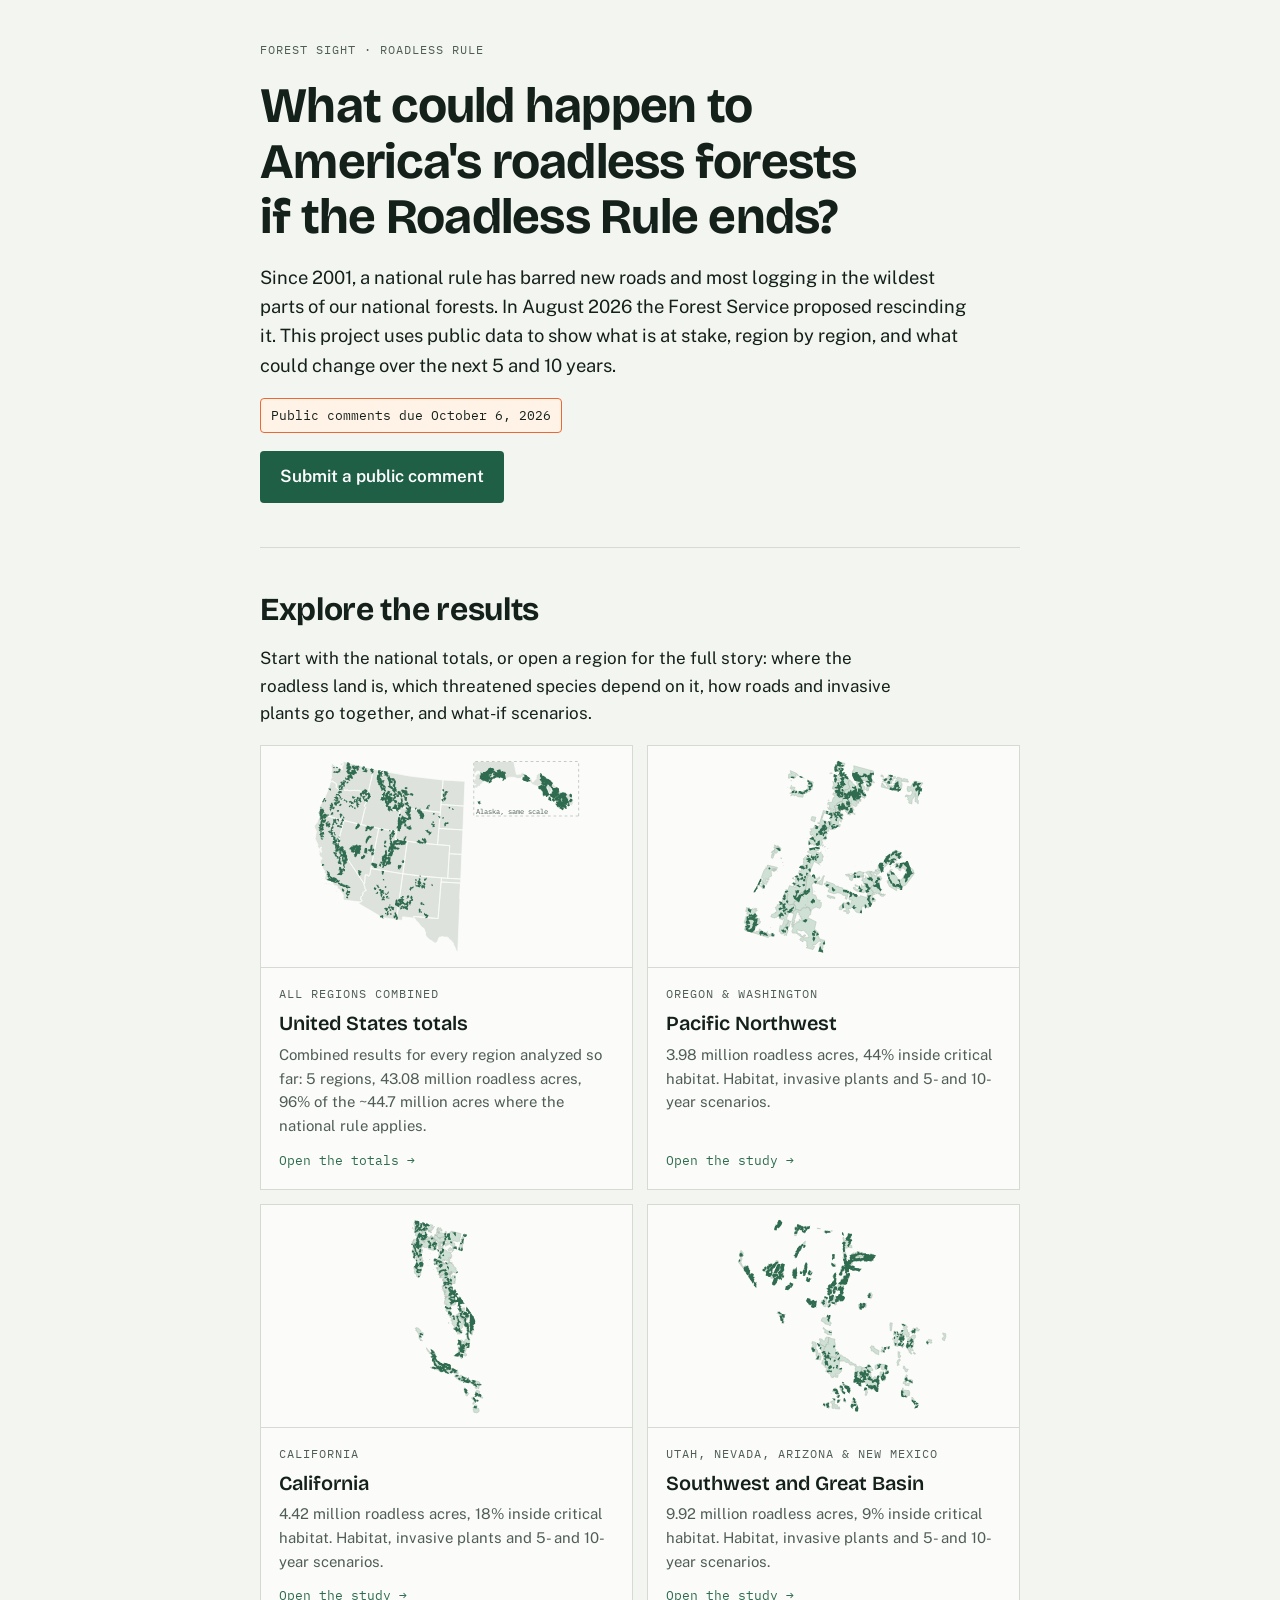
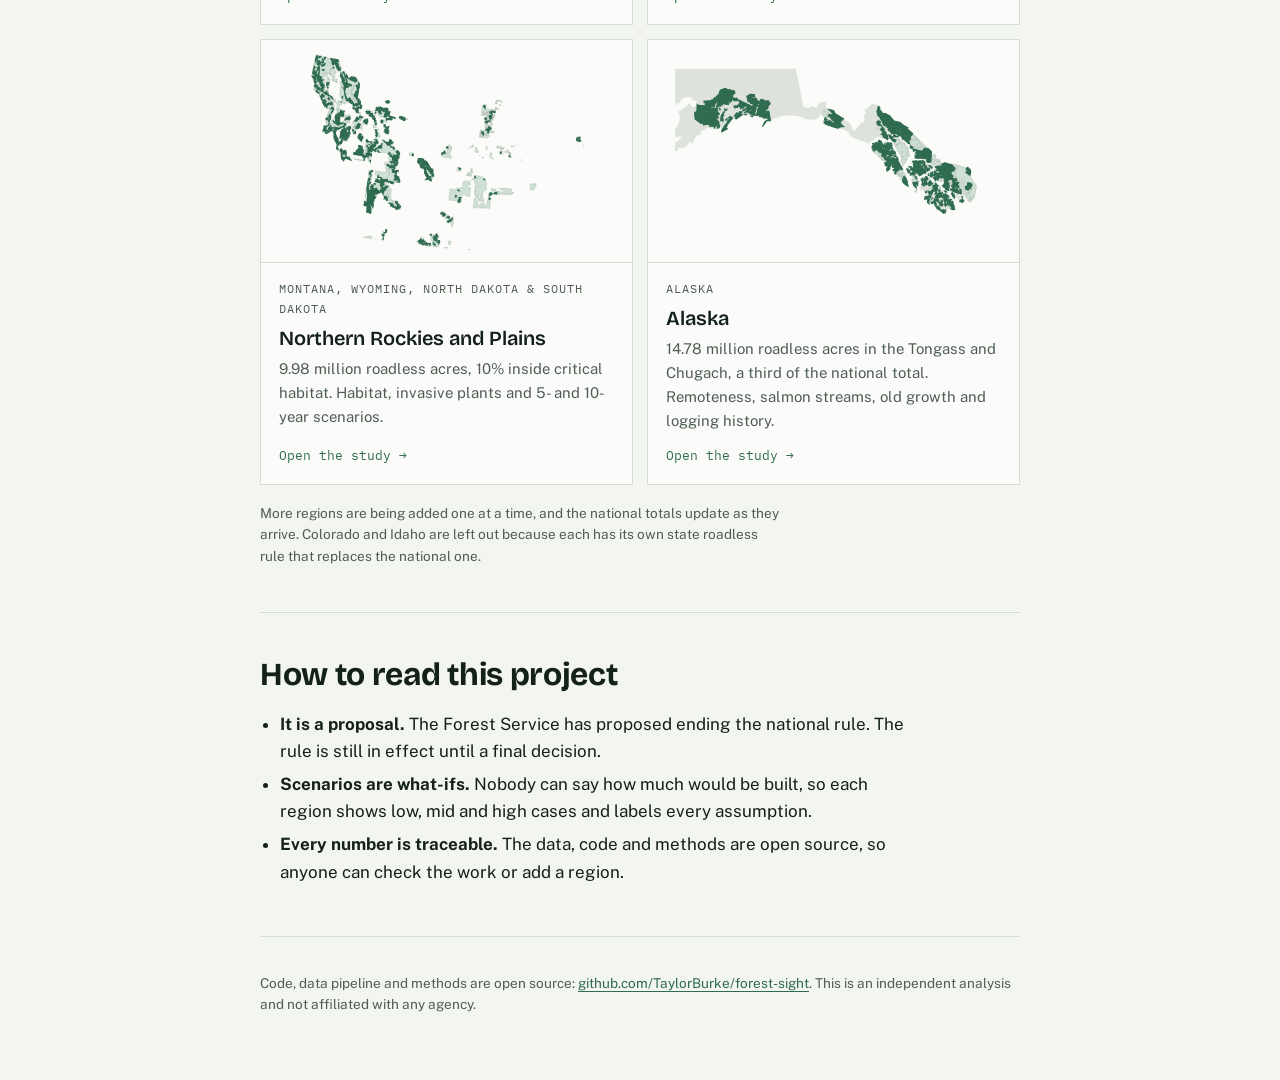
==== commit 6c0cdbbd: "Add Alaska as a custom region with its own page and data; western-half hub map with to-scale Alaska " ====
--- a/docs/index.html
+++ b/docs/index.html
@@ -8,7 +8,7 @@
 <meta name="twitter:card" content="summary_large_image">
 <link rel="preconnect" href="https://fonts.googleapis.com">
 <link rel="stylesheet" href="https://fonts.googleapis.com/css2?family=Bricolage+Grotesque:opsz,wght@12..96,500;12..96,700&family=Public+Sans:wght@400;500;600&family=IBM+Plex+Mono:wght@400;500&display=swap">
-<link rel="stylesheet" href="assets/style.css?v=9f8420ef">
+<link rel="stylesheet" href="assets/style.css?v=92376312">
 </head><body>
 <main>
 <header>
@@ -23,8 +23,8 @@
   <h2>Explore the results</h2>
   <p>Start with the national totals, or open a region for the full story: where the roadless land is, which threatened species depend on it, how roads and invasive plants go together, and what-if scenarios.</p>
   <div class="cards">
-<a class="card card-us" href="us/index.html"><div class="card-img"><svg class="thumb us-map" viewBox="0 0 400 240" preserveAspectRatio="xMidYMid meet" aria-hidden="true"><path class="map-state" d="M132.6 169.2L132.5 167.7L156.2 169.9L159 134.2L178.2 135.3L177.6 150.8L178 150.7L179.5 152.3L181.3 152.3L181.7 151.9L182.7 153.7L185.6 154.5L186.2 154.2L187.3 155.1L188.1 154.3L189.3 154.7L189.6 154.4L189.9 155.6L190.8 155.7L190.7 156.6L191.3 156.9L192.6 155.8L193.3 156.5L193.8 156.4L194 157.1L195.6 156.4L196 157.9L197.3 156.2L197.9 157L198.8 157.1L199.2 156.4L201.1 158.2L202.5 157.1L206.1 156.4L207.7 156.8L208.5 156.1L211.1 157.8L214.1 159.1L216.3 159.2L216.6 171.6L217.9 173.1L218.1 174.8L218.8 175.4L219.7 178L220.2 177.9L220.3 180L219 183L219.2 183.9L218.8 184.7L219.2 186.9L217.7 188.9L218.4 189.8L216.9 190L212.7 192L212.3 192.7L207.8 196.5L201.2 200L196.4 204L194.3 207.7L193.7 210.6L195.2 219.2L193.8 219.5L193.2 220.2L191.7 218.8L187.7 218.4L186 217.2L184.4 216.9L183.4 215.8L181.4 215.5L180.2 212L179 210.5L179 209L178.5 208.3L178.8 207.5L178.5 206.1L176.4 204.5L175.8 203L173.6 200.7L172.8 198.1L171.3 195.4L171.1 193.8L168.5 190.9L167.2 190.3L166.3 188.5L165.2 188L161.4 187.8L160.2 187.1L159.5 187.9L157.5 188L156.5 189.6L155.9 191.8L154 193.7L152.9 193.6L147.2 190L144.7 187.4L144 185.5L144 183.1L143 181.6L142.7 179.9L139.8 177.6L136.4 173.2L135 172.3L133.9 170.2L132.6 169.2ZM56.3 142.4L57 142.5L58 143.8L57.7 144.2L56.8 143.7L56.3 142.4ZM55.5 145.8L56.2 147.1L56.6 147.8L55.8 147.4L55.1 145.8L55.5 145.8ZM49.6 142.3L50.1 142.2L50.5 143L49.7 142.7L49.6 142.3ZM49 135.8L52.5 136.7L52.4 137.1L49.6 136.7L49 135.8ZM46.2 134.9L48.1 135.7L48.4 136.6L47.4 136.7L45.6 135.1L46.2 134.9ZM36.1 78.7L38.7 75.5L38.8 74.2L40.1 72.1L40.3 69.9L39.9 69.1L40.6 67.6L64.3 74.3L58.3 97.5L84.1 136.1L83.9 137.1L84.7 138.7L84.9 140.7L86 141.8L86.1 142.5L84 143.4L83.1 144.6L82.5 147.5L81.6 148.4L81 148.4L80.7 150.8L80.8 151.3L81.8 151.7L81.9 152.7L81 153.7L64.1 151.9L64 150.7L63.5 150.7L63.9 147.9L63.3 145.7L59.8 140.9L58.9 141.1L58 140.7L58.2 139.5L57.8 138.2L55.9 138L54.2 136.8L52.9 134.6L51.6 133.5L46.4 131.9L45.6 130.8L46.6 126.4L45.3 125L45.7 123.6L43.8 121.1L43.1 118.4L41.4 115.2L41.5 112.9L42.7 112.4L43.1 111.4L42.9 110.4L41.5 109.8L40.2 107.5L40.6 106.1L40.2 104.8L40.8 102.9L41.6 102.8L41.3 104.5L42.3 105.5L42.7 105.4L42.7 104.2L42 102.9L42.2 102.1L41.7 101.6L42.9 101.1L42.3 100.2L41.7 100.3L41.3 101.7L41.6 102.4L41.1 102.5L39.9 101.6L39.3 100.4L38.4 100.2L39.1 99L39.1 98L36.3 92L37.6 84.8L35.6 80.6L36.1 78.7ZM244.2 133.9L245.1 133.9L245.6 133.4L246.2 133.8L246.8 130.6L246.3 129.7L247.3 128.5L250.7 129.4L250.9 128.8L250.3 127.7L250.5 126.8L253 125.9L252.2 124.6L253 123.4L253.7 123.2L253.6 122.5L255.4 122.8L256.6 121.9L258.7 123.1L259.2 121.9L260.3 121.1L261.7 122.2L261.7 121.7L262.3 121.7L262.1 120.6L263.2 119.7L264.1 120.6L265.2 120.9L265.8 120.3L266.2 118.2L267 118.1L267.5 116.8L268.4 116.1L268.1 114.6L269.1 114.2L269.7 114.6L271.9 113.6L272 112.8L271.4 112.5L271.6 112.2L271.2 111.5L272 110.7L272.9 111.1L273.8 110.7L274.9 111.6L275.6 113L277.8 113.1L279 113.9L279.8 113.3L281.4 113.9L283.6 112.3L284 113.5L285.6 114.3L286.1 115.5L285.9 117L287.1 118.1L287 118.6L288.5 120.2L290.7 121.1L288.6 123.6L286.5 125.2L285.7 127.1L284.6 127.5L284.3 128.4L281 130.2L254.8 132.6L253.5 132.3L253.8 133.3L253.2 133.8L244.3 134.5L244.2 133.9ZM270.4 144.3L286.4 142.2L285.2 144L285.2 144.9L287.3 146.1L288.4 146.1L291.1 150L292.7 150.8L294 152.3L295.7 153.2L295.8 154.2L297.2 155.5L299 156.3L300.2 159.4L301.7 160.3L302.3 161.3L302.7 163L304.6 163.4L303.1 166.1L302.6 170L302 171L302.2 174.3L298.7 173.9L298.2 174.6L298.6 177L298.2 177.7L297.6 177.8L297.1 176.3L279.1 177.5L277 173.9L277.2 171L276.2 168.8L276.5 166.4L277.5 165.3L276.7 164.8L276.8 163.9L275 160.8L270.4 144.3ZM254 62.4L254.7 62.3L254.2 63.3L253.9 62.9L254 62.4ZM231.9 51.3L233.1 51.1L233.3 51.9L232.7 52.2L231.9 51.3ZM220.8 63.3L221.6 60.8L223.9 59.2L223.8 54.5L224.6 54L225.6 54.3L228 53.6L229.8 52.8L231.1 51.5L232.1 52.3L231.1 54.8L232.3 53.9L233.2 54.7L235.2 55.3L235.8 56.5L241.6 57.7L244 58.7L244.7 58.4L246.7 58.8L247.3 59.3L247.2 60L248.9 60.6L248.8 63.4L250 63.1L249.6 64.5L250.5 65.3L250.4 66.2L249.2 66.7L248.6 68.4L248.6 69.9L249.8 69L250.8 67.2L251.8 66.4L252.5 64.5L253.8 63.4L253.5 65.1L251.7 69.2L251.3 71.4L251.6 72.2L250.9 73.3L250.6 75L250.9 76.5L250.1 79.5L250.1 81L251.1 83.6L251.1 86L234.6 87L234.3 86.1L232.4 85.5L231.3 83L231.9 81.2L231 80.3L230.3 76.5L229.4 75.4L227.2 74.2L226.3 72.7L224.8 72.1L224 71.2L223 71.1L221.5 69.6L221.6 65.5L222.2 64.3L221.5 63.4L220.8 63.3ZM40.6 60.6L45.3 53.1L49.5 43.1L50.9 38L51.4 37.3L51.2 36L51.5 35.8L51.8 36.3L52.9 36.6L54.3 36.3L54.6 37.4L56.1 37.5L57 38.6L57.2 39.7L56.9 42.2L59.2 43.7L62 43.2L64.5 43.9L65.1 44.8L68.3 44.6L69.5 45.3L73.7 45.1L74.2 44.7L76.8 45.2L77.7 44.9L88.8 47.5L89.2 48.9L90.4 50L90.6 51L87.6 55.1L87.1 56.3L85.8 57.2L84.2 59.5L84.2 60.4L85.5 61.1L85.7 61.8L85.2 62.2L84.5 64.2L81.3 78.4L60.4 73.3L40.6 67.6L40 65.3L41 62.2L40.6 60.6ZM204.9 103.2L214.9 103.2L229 102.4L229.7 103L230.9 104.2L230.5 105.9L231.5 109.4L235.6 113L236.2 115.6L236.8 116L237.7 115.2L239.5 116L238.3 121L240.9 122.9L241.2 123.7L241.6 123.4L243.8 124.9L244.5 127.2L244 128.2L245.1 130.1L246.8 130.6L246.2 133.8L245.3 133.4L245.1 133.9L244.1 134.2L244.6 135.4L244 135.7L244.3 136.2L243.5 136.7L244.2 137.4L243.6 138.3L239.3 138.8L241.1 136.2L240.4 134.7L212.2 135.8L212.1 114.6L210.8 114.2L210.1 113.3L210.2 112.7L208.9 111.4L209.7 110.1L210.4 109.9L210.3 109.2L209.8 108.7L209 109L207.2 107.7L206.7 106L205.6 105.3L204.9 103.2ZM327.6 116.5L328 112.3L328.6 111.7L328.1 111.3L328.8 110.4L331.1 109.7L330.5 111.2L329.9 111.5L329.5 114.7L328.4 117.9L327.6 116.5ZM281.1 130L284.3 128.4L284.6 127.5L285.7 127.1L286.5 125.2L288.6 123.6L290.7 121.1L291.4 122.7L292.9 123.5L293.6 123.4L294.7 122.1L295.6 122.8L297.9 121.6L297.6 121L298.3 121.3L299.5 120.2L300.1 120.5L301.3 118.7L300.8 118.3L303.1 113.2L303.5 110.5L304.7 111.4L305.9 111.5L307.1 107.9L308 108.3L310.1 104.7L310.1 102.2L313.7 104.3L314.1 102.7L314.9 102.7L315.8 103.2L315.6 104L317.3 104.4L318.8 105.4L319 106.7L317.8 108.1L317.9 109.5L318.3 109.9L319.6 109.4L320.3 110.4L322.6 110.5L323.5 111.4L325.3 112.1L325.1 113.9L326 116.1L326 116.6L324.9 116.3L325.4 117.4L326.4 118.4L326.6 119.3L328.3 119.3L329.8 122L302.3 127.3L281.1 130ZM240.2 146.5L241.5 145.7L241.4 144.6L241 144.5L241.2 143.4L241.8 143L241.6 142.2L242.1 142.3L242.6 141.6L242.1 141L242.3 140.6L243.5 140L243.5 139.5L244 139.3L243.3 138.5L244.2 137.4L243.5 136.7L244.3 136.2L244 136L244.5 135.7L244.3 134.5L253.7 133.7L253.5 132.3L254.8 132.6L279.7 130.3L293.8 128.1L293.7 130.3L292.5 130.8L292 132.3L290.2 132.5L288.8 134.2L288.2 133.4L287.2 134.6L286.6 134.7L286.3 135.9L285.2 136.2L283.3 138.1L281.6 138.3L280.1 139.7L280.2 140.6L278.6 141.4L278.6 143.3L253.4 145.8L240.2 146.5ZM216.6 171.6L216.4 163.5L235.5 162.9L236.1 163.4L235.6 164.7L236.3 165.1L236.4 167.3L237 167.4L236.9 168L237.4 168.1L236.9 169.1L236.2 169.2L236.7 170L236.4 170.6L235.1 172.2L234.7 172.2L234.9 172.9L234.5 173.1L234.5 173.8L234 174L234.2 174.5L233.7 174.9L233.8 176.6L232.9 177.1L233.6 178.5L233.1 178.9L246 178.2L245.6 181.1L247.2 184.3L247.8 184.6L245.7 186L245.7 186.5L247.2 187.1L248.1 185.7L250.2 184.7L249.8 187.8L248.9 187.8L248.9 188.5L247.6 189.1L248.2 190.5L250.5 191L251.2 192L251.8 192L251.1 193.8L250.3 193.3L249.4 194.4L249.6 193.2L248.6 192.2L246.1 191.5L243.6 193.5L239.1 194L238.6 193.2L236.2 192.7L235.8 192.3L236.2 191.8L233.5 189.8L233.3 188.9L232.1 189.3L231.9 189.9L233.1 190.3L232.4 191L230.6 190.2L228.9 190.7L227.2 190.4L222.9 189.1L218.4 189.8L217.7 188.9L219.2 186.9L218.8 184.7L219.2 183.9L219 183L220.3 180L220.2 177.9L219.7 178L218.8 175.4L218.1 174.8L217.9 173.1L216.6 171.6ZM344 80.2L344.5 79.7L344.6 79.9L344 80.2ZM297.8 81.7L301 78.8L301.3 77.7L302.3 76.7L300.6 74.7L300.4 73.2L303.2 71.9L307.7 71.2L309 71.8L313.3 70.3L315 68.3L316.1 67.6L315.6 65.9L314.3 65.5L315 64.6L314.4 64.3L314.4 63.2L316.7 60.6L319.2 56.5L321.2 54.8L329.4 52.9L329.9 56L330.7 57.3L330.7 60.5L331.7 62.5L331.6 63.9L331.8 64.1L332.1 63.6L332.7 64.2L334.1 70.3L333.9 75.8L335.2 81.9L335.7 82.5L334.5 83.7L335.1 84.5L334.7 85.5L336.2 84.6L337.7 84.5L338.3 83.8L341.3 82.9L343.2 80.8L342.9 81.9L343.3 82L343.7 81.3L344.3 81.9L345.3 81.2L338.4 86.6L334.3 88.3L333.5 88.1L332.5 89.1L332.6 88L333.4 87.3L333.7 84.7L326.6 82.3L325.5 80L324.3 79.6L323.6 78.9L298.2 83.8L297.8 81.7ZM84.2 59.5L85.8 57.2L87.1 56.3L87.6 55.1L90.6 51L90.2 49.6L89 48.3L88.6 46.8L89.1 46.2L88.6 44.6L93.4 24.3L98.4 25.4L96.8 33.1L98 35.8L97.8 37.1L98.1 37.6L97.6 38L99.4 39.6L101.6 44.2L102.3 44.6L102.2 45L103.8 45.4L102.4 49L102.1 48.9L102.3 51.3L101.2 51.9L101.2 53.7L102.3 54.5L104.3 53.1L105.1 54.1L105 56.3L106.2 58.7L105.9 59.8L106.1 60.4L107.6 61.3L107.8 63.7L108.4 64.5L109.6 63.8L111.3 64.5L112 63.7L112.8 64.1L114.3 64.1L114.6 64.6L116 64.4L117.2 63L118.8 65.5L115.7 85L99.7 82.3L81.3 78.4L84.5 64.2L85.2 62.2L85.7 61.8L85.5 61.1L84.2 60.4L84.2 59.5ZM306.9 222.4L309.3 220.1L310.9 221L307.8 222.4L306.9 222.4ZM305.4 223.2L305.6 222.5L306.5 222.4L306.2 223.1L305.4 223.2ZM304.3 223.1L304.4 222.4L304.9 222.6L304.8 223L304.3 223.1ZM260.3 178.2L260.4 177.1L277.9 175.3L279.1 177.5L297.1 176.3L297.4 177.3L297.9 177.8L298.6 177.6L298.2 174.6L298.7 173.9L302.3 174.4L304.6 181.4L307.4 186L311.3 190.9L310.8 191.9L311.2 193.2L316.9 203.4L317.6 210.9L317.4 212.1L316.8 211.7L316.4 213.8L316.7 214.4L317.5 213.2L317.7 213.7L315.9 217.6L312.8 220.4L311.9 220.9L311.5 220.6L315 217.7L315.6 216.1L311.5 217.4L310.7 216.5L310.7 215.2L309.3 213.3L308.5 212.6L305.9 212L303.9 208.1L302.9 208.4L302.1 208.1L300.7 205.3L296.9 200.5L297.6 200.4L298.7 198L297.9 197.8L296.9 199.8L295.9 198L295.4 195.6L296 194.9L296.4 193L295.6 190.2L295.8 189.7L294.6 187.9L293.4 187.9L293 188.3L292.8 187.4L290.2 185.5L290 184.4L289.1 184.1L287.9 182.7L285.6 181.6L284.2 181.8L283.2 182.6L283.4 183.4L282.1 183.5L282 184.3L278.9 186.4L277.4 185.9L276.8 186.1L276.3 184.1L270.2 181.4L267.4 181.2L261.5 182.7L262.4 181.4L261.8 180.9L262 179.7L260.3 178.2ZM230.5 105.7L231.2 104L231.1 102.6L232.6 101.8L232.7 100.6L233.5 99.5L233.4 98.2L232.4 97.2L232.9 95.8L236.2 94.8L236.8 94.2L236.9 93L237.7 92.4L237.6 90.1L236.2 89.1L235.9 88.2L234.6 87L251.1 86L251.1 87.5L253.3 91.9L254.9 110.8L254.4 112.3L255.6 115.5L253.8 119.3L253 119.9L253.4 120.5L252.8 121.6L253 123.4L252.2 124.6L253 125.9L250.5 126.8L250.3 127.7L250.9 128.8L250.7 129.4L247.7 128.4L246.3 129.7L246.6 130.4L245.1 130.1L244 128.2L244.5 127.2L243.8 124.9L241.6 123.4L241.2 123.7L240.9 122.9L238.3 121L239.5 116L237.7 115.2L236.8 116L236.2 115.6L235.6 113L231.5 109.4L230.5 105.7ZM98.4 25.4L127.1 30.7L143.2 32.9L161.1 34.8L158.4 66.2L142.5 64.6L119.4 61.4L118.8 65.5L117.2 63L116 64.4L114.6 64.6L114.3 64.1L112.8 64.1L112 63.7L111.3 64.5L109.6 63.8L108.4 64.5L107.8 63.7L107.6 61.3L106.1 60.4L105.9 59.8L106.2 58.7L105 56.3L105.1 54.1L104.3 53.1L102.3 54.5L101.2 53.7L101.2 51.9L102.3 51.3L102.1 48.9L102.4 49L103.8 45.4L102.2 45L102.3 44.6L101.6 44.2L99.4 39.6L97.6 38L98.1 37.6L97.8 37.1L98 35.8L96.8 33.1L98.4 25.4ZM197 36.5L208 36.6L207.9 33.5L209 33.7L209.7 34L210.4 38.2L211.4 38.9L214.9 39.3L215.1 40.1L217 39.9L217.6 39.3L219.7 39.2L221.4 39.8L221.3 40.4L222.4 40.8L222.9 42.3L223.4 41.2L224.5 41.2L224.9 42L226.4 42.3L226.5 43L227.2 43L227.4 43.4L228.9 43.1L231 41.8L231.8 42.9L234.9 42.6L236.3 43.4L238.4 43.1L231.9 46.6L225 53.4L225.3 54.1L224.6 54L223.8 54.5L223.9 59.2L221.6 60.8L220.9 62.1L220.8 63.3L221.5 63.4L222.2 64.3L221.6 65.5L221.5 69.6L223 71.1L224 71.2L224.8 72.1L226.3 72.7L227.2 74.2L229.4 75.4L230.6 77.2L230.9 79.3L200.9 80L200.9 65.7L199.5 64.6L198.8 63.2L200.2 61.6L200.4 59.5L199.2 55.1L198.9 47.8L197.4 43.1L197.7 39.1L197 36.5ZM326.2 110.7L326.6 110.8L326.7 111.3L326.3 111.3L326.2 110.7ZM303.6 105.5L303 101.5L324.9 97.2L327.6 106.9L331.5 106.1L331.5 107.1L331.1 109.7L327.9 110.8L327.3 111.4L327.2 109.9L326.6 109.3L327 109.1L326.8 108.9L325.9 108.9L326.4 110.3L325.7 110L323.7 107.5L323.8 106.5L324.5 106.3L324.3 105.8L323.3 106L322.9 105.5L323.5 104.6L324 104.6L323.7 103.9L322.8 104.7L322.8 104L323 103.1L323.4 103.2L322.9 102.3L324 99.5L321.4 102.3L322.1 102.6L322.5 103.5L321.9 105.7L324.5 111L322.6 110L320.8 109.9L319.6 108.7L318.6 109.4L318.1 108.2L319.6 105L318.6 104.4L318.2 105L316 104.3L315.5 103.7L315.8 103.2L314.1 102.7L313 100.7L311.9 100.8L311.4 100.3L309.6 101.1L309.3 101.9L308.5 102L307.3 101.4L306.5 103.1L305.6 103L303.6 105.5ZM199.9 85.7L201 83.1L200.2 81.7L200.5 80.9L200.1 80L230.9 79.3L231 80.3L231.9 81.2L231.3 82.2L232 85L234.3 86.1L234.6 87.3L237.6 90.1L237.7 92.4L236.9 93L236.8 94.2L236.2 94.8L232.9 95.8L232.4 97.2L233.4 98.2L233.5 99.5L232.7 100.6L232.6 101.8L231.1 102.6L230.9 104.2L229 102.4L214.9 103.2L204.9 103.2L204.2 102L204.6 100.8L203.9 96.3L203.5 95.6L203 95.7L202.7 92.2L201.5 90.6L201.3 88.3L200.6 87.8L199.9 85.7ZM318.2 105L318.6 104.4L319.6 105L319 106L318.2 105ZM280.6 89.1L281 89L281.1 89.4L280.8 89.6L280.6 89.1ZM271.6 111L269.2 90.5L277.1 89.2L280.4 90.5L280.9 89.9L283.3 91.1L285.8 89.7L287.4 89.7L289.7 87.2L293.8 84.8L295.6 95.3L294.8 95.9L295.5 98L294.6 102.5L294.9 102.9L293.5 105.2L292.3 106.3L291.6 105.9L291.1 107L290.4 107.1L289.9 109.9L289.5 110.1L288.5 109.5L287.7 111.3L288.2 112.8L287.6 113.1L287.4 114.2L285.8 114.7L284 113.5L283.6 112.3L281.4 113.9L279.8 113.3L279 113.9L278.4 113.8L277.8 113.1L275.6 113L274.6 111.3L273.7 110.6L272.9 111.1L272 110.7L271.6 111ZM155.7 97.9L157 82L189.1 83.8L191.7 85.7L192.7 85L196 85L199.4 86.7L199.9 87.9L201.3 88.3L201.5 90.6L202.7 92.2L202.6 92.7L203.1 93.6L203 95.7L203.5 95.6L203.9 96.3L204.6 100.8L204.2 102L205 103.1L205.6 105.3L206.7 106L207 107.3L207.7 107.9L187.1 107.6L167 106.7L167.5 98.8L155.7 97.9ZM61 18.5L61.9 18.6L62.7 18.1L63.2 18.6L63.5 19.4L62.6 21L61.1 20L61 18.5ZM52.7 18.4L55.7 21L59.3 22.7L60.3 22.4L60.9 23.3L62.2 23.3L62.3 25.1L63 24.7L62.5 22.4L63.8 20.1L63.7 17.2L64.1 16.8L93.4 24.3L88.6 44.6L89.1 46.2L88.6 46.8L88.8 47.5L77.7 44.9L76.8 45.2L74.2 44.7L73.7 45.1L72.1 44.9L70.6 45.3L68.9 45.1L68.3 44.6L65.1 44.8L65.1 44.3L63.5 43.4L61.6 43.2L59.2 43.7L57.3 42.6L56.8 41.9L57 38.6L56.1 37.5L54.6 37.4L54.3 36.3L53.2 35.7L52.2 35.9L51.8 35.4L51.2 35.4L52.1 32.7L52.9 32.6L52.2 31.9L52.7 24.1L52 21.7L52.7 18.4ZM157 82L159 58.7L180.5 60.1L200.4 60.7L200.2 61.6L198.8 63.2L199.5 64.6L200.9 65.7L200.9 80L200.1 80L200.5 80.9L200.2 81.7L201 83.1L199.9 86.2L200.9 88L199.9 87.9L199.4 86.7L196.9 85.8L196.3 85.1L192.7 85L191.7 85.7L189.1 83.8L157 82ZM159.3 134.2L159.5 130.2L187.5 131.7L212.2 131.8L212.2 135.8L213.6 144.8L213.4 158.6L211.1 157.8L208.5 156.1L207.7 156.8L206.1 156.4L202.5 157.1L201.1 158.2L199.2 156.4L198.8 157.1L197.9 157L197.3 156.2L196 157.9L195.6 156.4L194 157.1L193.8 156.4L193.3 156.5L192.6 155.8L191.3 156.9L190.7 156.6L190.8 155.7L189.9 155.6L189.6 154.4L189.3 154.7L188.1 154.3L187.3 155.1L186.2 154.2L185.6 154.5L182.7 153.7L181.7 151.9L181.3 152.3L179.5 152.3L178 150.7L177.6 150.8L178.2 135.3L159.3 134.2ZM114.4 92.9L119.4 61.4L142.5 64.6L158.3 66.2L155.7 97.9L132.8 95.5L114.4 92.9ZM285.9 117L285.8 114.7L287.4 114.2L287.6 113.1L288.2 112.8L287.7 111.3L288.5 109.5L289.5 110.1L289.9 109.9L290.4 107.1L291.1 107L291.6 105.9L292.3 106.3L292.8 105.8L294.8 103.3L295.5 98L295 95.5L295.6 95.3L296.8 102.5L303 101.5L303.6 105.5L305.6 103L306.5 103.1L307.3 101.4L307.8 101.9L309.3 101.9L309.6 101.1L311.4 100.3L311.9 100.8L313 100.7L313.8 102L313.7 104.3L310.1 102.2L310.1 104.7L308 108.3L307.1 107.9L305.9 111.5L304.7 111.4L303.5 110.5L303.1 113.2L300.8 118.3L301.3 118.7L301 119.5L300.1 120.5L299.5 120.2L298.3 121.3L297.6 121L297.9 121.6L297.4 121.9L295.6 122.8L294.7 122.1L293.6 123.4L292.9 123.5L291.7 123L290.7 121.8L290.9 121.3L288.5 120.2L287 118.6L287.1 118.1L285.9 117ZM252.7 122.9L253.4 120.5L253 119.9L253.8 119.3L255.6 115.5L254.4 112.3L254.9 110.8L253.3 92.1L254.9 92.6L257.4 91.3L269.2 90L271.6 111L271.2 111.5L271.6 112.2L271.4 112.5L272 112.8L271.9 113.6L269.7 114.6L269.1 114.2L268.1 114.6L268.4 116.1L267.5 116.8L267 118.1L266.2 118.2L265.8 120.3L265.2 120.9L264.1 120.6L263.2 119.7L262.1 120.6L262.3 121.7L261.7 121.7L261.7 122.2L260.3 121.1L259.2 121.9L258.7 123.1L256.6 121.9L255.4 122.8L253.6 122.5L253.7 123.2L253.3 123.5L252.7 122.9ZM353.9 77L355 76.6L355 76L355.8 76.8L354.4 77.3L353.9 77ZM350.6 77.5L351.7 76.2L352.8 76.9L351.4 77.4L350.9 78.3L350.6 77.5ZM333.9 75.8L334.1 70.3L345.2 67.9L346.4 66.2L347.5 65.8L348.1 67L349.3 67.3L348 68.3L348.2 68.8L347.5 69.5L348 70.7L348.4 70.3L349.4 70.8L350.2 71.6L350.3 72.6L351.1 72.7L351.3 73.5L352 73.8L353 73.8L354.3 72.9L353.5 71.3L352.5 71.1L353.6 70.8L355.2 74L354.9 74.8L354.6 73.8L353 74.6L349.9 77.3L350.9 75.4L350.4 75.2L349.5 76.5L348.7 76.8L348.3 75.6L346.9 75L346.1 73.2L338.4 75.1L338.1 75.5L333.9 75.8ZM58.3 97.5L64.3 74.3L98.4 82L89.6 127.4L88.3 128.6L87.5 127.4L85.2 127.3L84.7 135.1L84.1 136.1L58.3 97.5ZM161.1 34.8L180.1 36L197 36.5L197.7 39.1L197.4 43.1L198.9 47.8L199.2 55.1L200.2 57.6L200.4 60.7L180.5 60.1L159 58.7L161.1 34.8ZM212.2 135.8L240.4 134.7L241.1 136.2L239.3 138.8L243.3 138.5L244 139.3L242.1 141L242.6 141.6L242.1 142.3L241.6 142.2L241.8 143L241.2 143.4L241 144.5L241.4 144.6L241.5 145.7L240.2 146.5L240.6 147.4L239.2 148.1L238.6 149.9L238.7 151.5L236.7 153.1L236.4 154L236.8 154.7L235.6 155.3L235.9 155.4L236.1 156.8L235.3 157L235.8 157.2L235.1 157.8L235.4 158.1L234.9 158.7L236 161L235.3 162.1L235.7 162.5L235.5 162.9L216.4 163.5L216.3 159.2L215.4 158.9L214.3 159.2L213.4 158.6L213.6 144.8L212.2 135.8ZM233.1 176.8L233.8 176.6L233.7 174.9L234.2 174.5L234 174L234.5 173.8L234.5 173.1L234.9 172.9L234.7 172.2L235.8 171.5L236.7 170L236.2 169.2L236.9 169.1L237.4 168.1L236.9 168L237 167.4L236.4 167.3L236.3 165.1L235.6 164.7L236.1 163.4L235.3 162.1L236 161L234.9 158.7L235.4 158.1L235.1 157.8L235.8 157.2L235.3 157L236.1 156.8L235.9 155.4L235.6 155.3L236.8 154.7L236.4 154L236.7 153.1L238.7 151.5L238.6 149.9L239.2 148.1L240.6 147.4L240.2 146.7L253.7 145.8L254.5 146.6L253.9 170.2L255.3 182.7L251.5 182.7L249 183.6L247.8 184.6L247.2 184.3L245.6 181.1L246 178.2L233.1 178.9L233.6 178.5L233.1 176.8ZM121.8 126.2L126.2 94.6L148.4 97.2L167.5 98.8L165.6 130.7L142.6 128.8L121.8 126.2ZM278.6 143.3L279 141L279.8 141.1L280.2 140.6L280.1 139.7L281.6 138.3L283.3 138.1L285.2 136.2L286.3 135.9L286.6 134.7L287.2 134.6L288.2 133.4L288.8 134.2L290.2 132.5L292 132.3L292.5 130.8L293.7 130.3L293.6 128.3L307.2 126.5L329.8 122L333.9 128.9L334.1 131.9L332.7 132.5L330.7 134.6L328.8 138.2L328.1 137.7L326.3 138L323.1 140.3L321.5 142.5L320.9 145.8L318.7 145.7L317.1 146.5L308.5 140.3L301.3 141.4L301.3 140.5L300.1 139.3L299.5 139.9L299.4 139.1L290.6 140L286.4 142.2L278.6 143.3ZM90.8 121.1L98.4 82L115.7 85L114.4 92.9L126.2 94.6L121.8 126.2L90.8 121.1ZM115.6 170.9L121.8 126.2L137.8 128.3L159.5 130.2L156.2 169.9L132.5 167.7L132.3 168.7L132.9 169.5L121.7 168.1L121.2 171.7L115.6 170.9ZM167 106.7L187.1 107.6L207.7 107.9L209 109L209.8 108.7L210.4 109.9L209.7 110.1L208.9 111.4L210.2 112.7L210.1 113.3L210.8 114.2L212.1 114.6L212.2 131.8L188.7 131.7L165.6 130.7L167 106.7ZM346.4 80.2L346.5 79.6L346.8 79.4L347.1 80.1L346.4 80.2ZM344.8 79.3L345 78.5L343.8 73.9L346.1 73.2L346.9 75L348.3 75.6L348.7 76.8L347 77.6L346.9 78.4L344.8 79.3ZM266.4 57.2L267.9 58L267.7 58.4L266.6 57.9L266.4 57.2ZM260.5 59.2L261.4 58.3L262.3 58.3L261.4 60.4L260.5 59.2ZM258.7 64.9L259.1 63.9L259.6 64.2L259 65.3L258.7 64.9ZM257.4 91.3L258.6 89.9L260.1 84.7L259.9 81.2L257.5 76.2L258 74.6L257.4 72.9L258.5 70.5L258.3 67.7L259.2 67.2L259.2 65.9L260.7 65.2L261.8 63.2L261.9 64.5L262.4 64.9L262.9 64.4L262.8 62.6L265.2 61.2L264 60.5L264.6 59.1L264.3 58.6L265.9 58.2L267.4 59L268.9 59.1L269.6 60L273.1 60.7L274.7 63.1L273.7 63L275 65.8L275 68.6L274 69.3L273.9 71L272.4 71.9L272.2 73.8L273.8 74.7L275.1 71.9L277.6 70.4L278.4 70.6L279.5 72L281.7 78.3L281.2 82L280.7 82.4L280.5 81.6L280.8 81.2L279.9 81.6L280.2 82.1L279.7 82.4L279.5 83.9L278.6 84.5L278.6 86.2L277.1 89.2L269.2 90.5L269.2 90L257.4 91.3ZM239.8 43.8L242.9 41.7L243.9 41.1L243.2 42.5L241.8 43.2L241.6 43.8L240.2 44.5L239.8 43.8ZM234.1 54.8L236 53.9L237.1 52.7L239.4 52.3L240.8 51.1L241.8 50.8L242.1 50L245.5 47L247.7 46.6L248.9 47.2L247 47.4L245.1 50L244.5 51.8L246.2 50.8L247.6 51.1L249.3 52L250.8 54L252.9 53.7L253.9 54.2L254.4 53.3L255.2 53.8L257.3 52.1L260.9 51.6L263.6 50.6L263.4 51.4L263.9 52.9L266.5 52.9L266.8 52.4L268.5 52L268.8 54.7L270.2 55.6L270.5 55L271.7 55L272.5 55.7L272 56.4L269.2 56.3L267.6 56.8L267 56.5L265.7 57.2L265.9 57.7L264.1 56.6L262 56.3L261.1 56.4L260.4 57.4L259.7 57.3L259.2 57.9L257.2 57.9L255.5 61.2L255 60.7L255.3 59.7L254.5 59.2L253.6 60.4L253 60.1L252.5 60.6L250.5 65.3L249.6 64.5L250 63.1L248.8 63.4L249.1 60.8L248.5 60.2L247.2 60L247.1 59L244.7 58.4L243.2 58.5L241.6 57.7L235.8 56.5L235.2 55.3L234.1 54.8ZM325 97.1L325.5 96.2L327 96.1L326.4 97.6L326.8 98.6L326.5 98.8L327.9 100.2L328.4 101.8L329.2 102.8L330.2 103.6L330.6 103.5L331.5 106.1L327.6 106.9L325 97.1ZM254 170.5L254.5 146.6L253.7 145.7L270.4 144.3L275 160.8L276.8 163.9L276.7 164.8L277.5 165.3L276.5 166.4L276.2 168.8L277.2 171L277 173.9L277.9 175.3L260.4 177.1L260.3 178.2L262 179.7L261.8 180.9L262.4 181.4L261.9 182.2L261.5 182.7L258.9 183.3L259.5 182.5L258.5 181.3L258.4 180L257.8 179.8L257.2 182.8L256.4 182.8L255.4 182.5L254 170.5ZM285.1 144.5L286.4 142.2L290.6 140L299.4 139.1L299.5 139.9L300.1 139.3L301.3 140.5L301.3 141.4L308.5 140.3L317.1 146.5L314.9 148.6L313.9 150.7L314 152.3L313 154.1L311.6 154.3L311.8 154.9L309.4 157.9L307.3 159.3L306.5 159.3L306.8 160.6L305.9 161.2L305 160.9L304.7 161.2L305.5 161.7L304.3 163.4L302.7 163L302.3 161.3L301.7 160.3L300.2 159.4L299 156.3L297.2 155.5L295.8 154.2L295.7 153.2L294 152.3L292.7 150.8L291.1 150L288.4 146.1L287.3 146.1L285.1 144.5ZM355.8 55.1L356.3 55.2L356.2 55.7L355.8 55.5L355.8 55.1ZM341 47.5L341.7 47.1L342.5 47.7L342.2 46.4L343.3 46.3L342.6 45.4L344.2 41.9L343.5 39.7L344.2 37.5L343.9 35.4L346.3 28.4L347.4 28.4L347.7 29.8L348.6 30L351.5 27.7L354.7 29.2L357.8 39.7L359.8 39.7L360.5 42.2L361.6 43.1L361.8 42.5L362.4 42.5L364.4 44.8L363 47L362.2 47.2L361.9 48.8L361.3 48.1L359.6 50.3L358.7 50.2L358.8 51.1L359.1 51.3L358.4 51.4L358.6 52.4L357.6 52.8L357.2 53.6L356.8 53.2L355.8 53.9L355.4 52.9L354.4 52.6L354.8 54.7L354.2 54.8L353.7 55.9L353.1 55.3L352.8 56.4L351.7 57.1L351.2 57.9L350.6 57.5L349.5 58.7L349.5 59.6L348.7 60.1L349 60.6L348.7 61.4L348.1 62L347.8 64.2L346.9 63.8L346.8 63.1L345.6 62.2L341 47.5ZM326.4 97.6L327 96.1L328.5 95L328.4 94.4L330.4 92.4L328 90.8L327.7 89.8L327 89.8L326.7 88.3L327.1 87.2L326.6 86.5L327.9 83.6L328.5 83L333.7 84.7L333.4 87.3L332.6 88L332.5 89.1L332.9 89.5L333.9 89.4L334.1 88.9L334.3 89.4L334.8 94.7L333.9 97.8L332.5 99.6L331.7 102L331.1 102.2L331.1 100.3L330.2 100.1L329.7 100.5L326.8 98.9L326.4 97.6ZM296.8 102.5L293.8 84.8L297.8 81.7L298.2 83.8L323.6 78.9L324.3 79.6L325.5 80L326.6 82.3L328.1 82.5L328.5 83L326.6 86.5L327.1 87.2L326.7 88.6L327 89.8L327.7 89.8L328 90.8L330.4 92.4L328.4 94.4L328.5 95L327 96.1L325.5 96.2L325 97.1L296.8 102.5ZM337.8 68.4L338.2 67.2L337.4 62.7L338.3 58.1L337.9 56.7L340 54.4L339.9 53.4L339.2 52.6L339.6 51.1L339.3 48.6L340 47.9L340.9 48.1L341 47.5L345.6 62.2L346.8 63.1L346.9 63.8L347.8 64.2L347.5 65.8L346.4 66.2L345.2 67.9L338.6 69.3L337.8 68.4ZM79 155.4L80.1 153.6L81 153.7L81.8 153.1L81.8 151.7L80.8 151.3L80.9 149.3L81 148.4L81.6 148.4L82.5 147.5L83.1 144.6L84.2 143.3L86.1 142.5L86 141.8L84.9 140.7L84.7 138.7L83.9 137.1L84.7 135.1L85.1 127.6L85.9 127.2L87.5 127.4L88 128.4L88.7 128.6L89.6 127.4L90.8 121.1L121.8 126.2L115.6 170.9L102.1 168.9L79 155.4ZM334.5 83.7L335.7 82.5L335.2 81.9L334.1 76L338.1 75.5L338.4 75.1L343.7 73.8L345 78.5L344.8 79.3L338.8 81.4L335.1 84.5L334.5 83.7ZM330.7 60.1L330.7 57.3L329.9 56L329.4 52.9L339.4 50.4L339.6 51.1L339.2 52.6L339.9 53.4L340 54.4L337.9 56.7L338.2 59.4L337.4 62.7L338.2 67.2L337.8 68.4L338.6 69.3L334.1 70.3L332.7 64.2L332.1 63.6L331.8 64.1L331.6 63.9L331.7 62.5L330.7 60.1Z"/><path class="map-ira region-pnw" d="M63.6 74.1L63.7 73.9L63.4 74.1L63.6 74.1ZM54 62.3L53.7 62.4L54.3 62.5L54 62.3ZM42.7 68.1L43.7 67.6L43.8 66.6L43.2 66.7L42.7 68.1ZM59.1 64.7L58.8 64.6L58.6 65.3L58.8 65.3L59.1 64.7ZM61.4 68.8L60.8 68.7L60.9 69.2L61.4 69.3L61.4 68.8ZM53.5 66.8L53 66.9L53.4 67.4L53.5 66.8ZM43.3 66.5L43.7 66.1L43.3 66.1L43.3 66.5ZM44.4 65.1L43.9 65.4L44.3 65.5L44.4 65.1ZM45.9 68.3L45.3 68.3L45.4 68.9L45.9 68.3ZM58.8 65.3L59.2 64.7L59 64.8L58.8 65.3ZM48.9 69.3L49 69.2L49.1 68.9L48.9 68.8L48.9 69.3ZM41 66.7L41.5 66.8L41.5 66.6L41 66.7ZM54.8 61.5L54.7 61.3L54.4 61.7L54.5 62.3L54.8 61.9L54.8 61.5ZM51 63.4L51.1 63.5L51.2 63.4L51.3 63.9L51.5 63.4L51 63.4ZM61.1 69.8L61 70.4L61.2 70.8L61.5 70.1L61.1 69.8ZM63.6 74L63.6 73.6L63.2 73.7L63.3 73.6L63.1 72.6L62.7 73.9L63.6 74ZM41.9 66.8L42.2 66.7L42.2 66.6L42.2 66.5L42 66.7L42 66.4L41.7 66.3L41.6 66.3L41.9 66.8ZM52.3 60.4L52.1 61.2L52.8 61.3L52.4 61.1L52.7 61L52.3 60.4ZM51.8 63.2L51.2 63.1L51.6 63.4L51.8 63.2ZM44.2 65.1L44.5 64.5L44 64.4L43.5 64.8L43.7 65L43.8 64.7L43.9 64.7L44 64.7L44 64.7L44.2 65.1ZM58.6 65.3L58.7 64.7L58.7 64.7L58.1 65.1L58.6 65.3ZM51.9 62.9L51.5 63L52 63L51.9 62.9ZM41.8 64.2L41.5 64L41.5 64.5L41.8 64.2ZM64.2 71.8L64.4 71.7L64.3 71.2L64 71.7L64.2 71.8ZM45.4 69L45.9 68.3L45.9 68.2L46 68.2L46 68.2L46 68.2L45.5 68.4L45.4 68.8L45.4 69ZM42.5 68.2L42.9 67.3L42 67.8L42.5 68.2ZM41.7 67L41.3 67.2L41.7 67.3L41.2 67.5L41.2 67.6L41.7 67.5L41.7 67ZM41.8 65.4L42.1 65.3L41.8 64.9L41.8 65.4ZM52.4 68.1L51.8 67.8L52.2 68.3L52.4 68.1ZM45.5 68.7L46.2 68.8L46.3 68.7L46 68.5L45.5 68.7ZM42.5 62.4L42.2 62L42.1 61.9L41.9 62L42.5 62.4ZM43.3 66L43.9 65.4L43.7 65.2L43.3 66ZM52.2 68L52.5 67.9L52.2 67.7L52.2 68ZM47 68.8L46.6 68.6L46.5 69.2L47 68.8ZM47.4 69.2L47.1 68.7L46.9 69L47.4 69.2ZM42.1 68.1L41.8 67.6L41.6 67.9L42.1 68.1ZM54.2 62.1L54.2 61.7L54.1 62.2L54.2 62.1ZM41.5 66L41.8 65.5L41.7 65.4L41.5 65.5L41.5 66ZM52.9 61.6L52.5 61.9L52.1 61.8L52.7 62.1L52.9 61.6ZM51.7 61.4L51 61.4L51 61.7L51.7 61.4ZM62.5 69L62.1 68.6L62.1 69.2L62.5 69ZM41.7 64.7L43.5 64.7L44.2 63.6L43.2 64.4L43.3 63.8L42.4 63.9L41.7 64.7ZM44 66.2L44.6 66.1L44.1 65.8L44 66.2ZM41.3 65.5L41.4 65.1L41.2 65.4L41.3 65.5ZM54.5 62.3L54.6 61.8L54.5 61.8L54.1 62.2L54.5 62.3ZM61.5 68L61.1 68.2L61.6 68.5L61.7 68.4L61.5 68ZM42.3 65.7L41.9 65.3L42 65.8L42.3 65.7ZM43.8 63.3L43.4 63.2L42.8 63.5L43.6 63.7L43.8 63.3ZM78 23.8L77.5 23.6L77.7 23.7L77.7 23.8L78.3 24.1L78.2 23.2L78 23.8ZM86.5 25.8L86 25.4L85.8 25.4L86.5 25.8ZM74.7 27.8L73.9 27.2L73.8 26.4L73.2 26.5L73.5 27.4L74.7 27.8ZM83.8 23.5L83.8 22.9L83.6 23.4L83.8 23.5ZM69.9 24.5L69.6 24.9L70 25.3L69.8 25L69.9 24.5ZM69.5 25L69.5 24.5L69.1 24.4L69.1 24.9L69.5 25ZM92.4 27.4L92.2 27L92.1 27.8L92.4 27.4ZM81.9 23.4L82.4 23.5L82.5 23.3L81.9 23.4ZM77.7 22.1L77.3 22.4L77.7 22.4L77.7 22.1ZM76 22.4L76 21.7L75.3 22.5L74.2 21.9L74.5 22.5L75.4 22.5L76 22.4ZM76.8 22.2L76.4 21.8L76.2 21.8L76.5 22.5L76.8 22.2ZM69.3 20.9L68.9 21.2L69.2 21.3L68.9 21.7L69.3 21.7L69 22.3L69.5 22.4L70.1 21.2L69.6 21.9L69.3 20.9ZM93 26L92.7 26.4L92.9 26.6L92.9 26.3L93 26ZM92.5 24.5L91.9 24.5L91.8 24.6L91.6 25L91.9 25.2L92.5 24.5ZM67.4 20.1L67.5 20.9L67.7 20.9L67.7 20.9L67.7 20.4L67.9 20.3L68.3 20.7L67.8 20.3L67.7 20.3L67.7 20.7L67.5 20.7L67.4 20.1ZM69.7 23.5L69.5 23.7L69.7 23.8L69.9 24L69.5 23.9L69.8 24.4L70 24L69.7 23.5ZM67.9 23.4L67.8 23L67.6 23.3L67.5 22.8L67.4 23.4L67.9 23.4ZM68 19.6L67.7 19.1L67.6 19.6L67.7 19.9L68 19.6ZM70.4 22.8L70.9 23L70.5 22.4L70.4 22.8ZM78 25L77.7 24.5L77.7 25.1L78 25ZM77.8 23.8L76.8 23.9L77.6 24.4L77.8 23.8ZM85.4 25.6L84.7 26.4L85.5 26.4L85.4 25.6ZM92.5 25.8L91.9 25.3L91.8 25.4L92 26L92.5 25.8ZM92.6 26.7L92.8 26.1L92.5 25.8L92.1 26.2L92.6 26.7ZM74 21.3L72.6 21.5L73.6 23.5L74.3 22.9L75 23L74 21.7L73.8 21.7L73.7 21.5L74 21.3ZM75.9 27.4L75.2 27.2L75.8 27.7L75.9 27.4ZM87.1 55.8L87.1 55.3L86.8 55.7L87.1 55.8ZM86.8 26.2L86.3 26.3L86.6 26.5L86.8 26.2ZM85.8 24.5L85.6 25.2L86.1 25.4L86.1 25.1L85.8 24.5ZM83.5 24.5L83.5 24L83.3 23.9L83.1 23.9L83 24.3L83.5 24.5ZM67.4 19.8L67.5 20L67.9 20.1L67.4 19.8ZM77.7 22.4L77 22.4L77.3 23.3L78 22.9L77.9 21.6L78.2 21.9L78.6 21.7L78.1 21.5L77.8 21.6L77.7 22.4ZM75.3 23.5L74.3 22.9L73.9 23.5L73.4 23.4L72.7 21.6L73.3 23.6L74.5 23.8L75.3 23.5ZM67.7 23.6L67.4 23.2L67.3 23.5L67.7 23.6ZM91.7 26.3L91.4 26.3L92 26.5L91.7 26.3ZM70.6 22.4L70.7 21.9L70.3 22L70.2 22.3L70.6 22.4ZM69.9 23.1L69.5 22.8L69.5 22.9L69.9 23.1ZM69.7 25.7L69.3 25.2L69.2 25.3L69.2 25.5L69.7 25.7ZM86 26.8L86.1 26.1L85.6 26.3L86 26.8ZM68.9 21L69.7 20.7L69.8 20.3L69.8 20.1L69.4 20L69.7 20.4L69.1 20.5L68.9 21ZM75.6 24.1L75.3 23.8L75.5 23.6L75.3 23.5L75.2 23.8L75.6 24.1ZM82.1 23.6L82.4 23.5L82.6 23.2L82.2 23.2L82.5 23.3L82.1 23.6ZM86 24L85.2 24.6L85.1 25.5L85.7 24.4L86 24.5L86 24ZM69.4 19.3L69 19L68.8 19L68.9 19.3L69.4 19.3ZM78 23.1L77.6 23.4L77.9 23.8L78.1 23.6L78 23.1ZM92.1 26.9L92.4 26.6L92.1 26.8L92.1 26.9ZM78.8 21.9L78.7 21.5L78.5 21.6L78.8 21.9ZM75.2 25.7L75 25.2L74.4 24.5L74.7 25.4L75.2 25.7ZM77.4 25.1L76.9 25.2L77.4 25.2L77.4 25.1ZM91.4 24.1L90.4 24.7L90.7 25.4L90.7 25L90.9 25.4L91.3 24.8L91.4 24.1ZM91.5 25.9L91.9 25.9L91.7 25.8L91.5 25.9ZM67.5 22.6L67.9 22.2L67.2 21.9L67.5 22.2L67.5 22.6ZM83.9 26.3L84.8 26.5L84.5 26L83.9 26.3ZM70.9 23L71.2 22.7L70.7 22.5L70.9 23ZM83.9 26.3L83.8 25.9L83.7 26.2L83.9 26.3ZM91.4 26.8L91.4 25.9L91.2 26.3L91.4 26.8ZM66.6 34.1L66.3 33.8L66.5 34.2L66.6 34.1ZM71.8 32.7L72.1 32.4L72 32.2L71.8 32.7ZM55.3 26.7L54.9 26.8L54.8 27.2L55.2 27.2L55.3 26.7ZM71.3 32.3L70.6 32.1L70.9 32.3L71.3 32.3ZM58.4 26.8L58.6 27L58.7 26.9L59.1 27L59 26.8L58.4 26.8ZM67.8 33.9L67.4 34.3L68.1 34.4L67.7 34.2L67.8 33.9ZM57.4 27.1L58 27.5L57.6 27L57.4 27.1ZM57.6 27.5L57.2 26.9L56.9 26.8L56.9 27.3L57.6 27.5ZM69.7 30.5L70.2 30.7L70 30.5L69.7 30.5ZM68.8 33.7L69.3 33.9L69.5 33.9L69.5 33.8L68.8 33.7ZM68.5 31.7L68.6 32.3L68.7 32.3L68.8 31.8L68.5 31.7ZM68.6 31.8L68.9 32.4L69 31.7L68.7 31.6L69.1 31.2L68.8 31.1L68.6 31.4L68.6 31.8ZM62.4 39.4L62 39.4L62 39.7L62.4 39.4ZM85.9 45.6L85.3 45.4L85.5 45.8L85.5 45.8L85.9 45.6ZM72 31.9L72.1 32.8L72.6 32.9L72.4 31.9L72 31.9ZM71.9 28.1L71.2 27.3L71.8 28.4L71.9 28.1ZM74.2 28.6L74.7 28.4L74.1 27.8L74.2 28.3L74.2 28.6ZM74.1 28.7L74.1 27.8L73.4 28.1L74.1 28.7ZM68.8 33.1L68.6 33.2L68.9 33.3L68.8 33.1ZM68.4 33.7L68.1 33.2L68.2 33.6L68.4 33.7ZM56.1 27.1L55.7 27.1L55.7 27.2L56.1 27.1ZM69.1 31.8L69.6 32.2L70.3 31.9L70.1 31.4L70.2 31.2L70.5 31.9L71.1 32.3L71.3 32.2L71.2 31.5L70.5 31.5L70.1 30.9L69.4 31.2L69.1 31.8ZM69.3 31.1L69.7 30.8L69.5 30.4L69.3 31.1ZM72.4 33L71.9 32.9L72 33L72.4 33ZM73.1 28.8L73.1 28.4L72.8 28.6L73.1 28.8ZM74.1 29L74 28.7L74 29L74.1 29ZM73.1 25.9L73.4 25.4L72.5 25.6L73.1 25.9ZM68.5 26.6L68.3 26.3L68.4 26.7L67.9 26.6L67.6 26.7L68.4 26.8L68.5 26.6ZM76.2 28.2L76.4 27.7L75.6 27.9L76.2 28.2ZM69.4 34.8L68.7 33.8L69 34.6L69.4 34.8ZM75.1 27.2L75.5 27L75.5 26.5L75.1 26.5L75.1 27.2ZM74.5 29L74.8 28.4L74.2 28.9L74.5 29ZM71.2 30.5L70.8 30.1L71 30.7L71.2 30.5ZM68.7 33.8L68.1 33.9L68.8 34.3L68.7 33.8ZM69.6 27.1L69.2 27.4L69.7 27.4L69.6 27.1ZM59.8 24.6L60.4 24.6L60 24.3L59.8 24.6ZM72.5 27L72.1 27L72.1 26.4L72 27.3L72.2 27.8L72.4 27.3L72.6 27.4L72.3 27.9L72.7 28.6L72.7 27.8L72.5 27ZM68.6 27L69 27.2L69.4 27L68.6 26.7L68.6 27ZM73.2 26.5L72.7 26.8L72.5 27.1L73.3 26.9L73.2 26.5ZM69.8 27.9L69.3 27.7L69.8 28L69.8 27.9ZM60.6 25.2L60.5 25.1L60.5 25.6L60.6 25.2ZM71 28.8L70.5 28.6L70.1 28.9L71 28.8ZM68.5 24.8L68.2 25.1L68.6 25.2L68.8 26L69.1 25.7L68.5 24.8ZM59 26.8L59 26.5L58.6 26.8L59 26.8ZM73.6 27.4L73.4 26.8L72.5 27.2L72.8 28.6L73.5 28.7L72.9 27.2L73.6 27.4ZM68.9 26.4L68.4 25.5L67.9 25.6L67.7 25.8L67.4 25.6L67.8 25.9L68.3 25.7L68.7 26.3L68.4 26.8L67.6 26.7L67.8 27.3L68.3 27.2L68.9 26.4ZM59.9 25.9L59.9 26.3L60.2 26.3L60.2 26.2L59.9 25.9ZM70 23.3L70.1 22.8L69.8 22.7L70 23.3L69.6 22.9L69.3 23.3L70 23.3ZM73.5 29.4L73.2 28.9L72.8 28.7L73 29.3L73.5 29.4ZM71.7 28.7L70.9 28.2L70.3 28.3L70.6 28.6L71.7 28.7ZM73.4 27.6L73.1 27.1L72.9 27.2L73.4 27.6ZM57 22.5L57.3 22.6L57.6 22.7L57.7 22.7L57 22.5ZM75 24.2L74.8 24.6L74.5 24.4L74.9 24.8L75 24.2ZM69.4 24.1L69 24.2L69.3 24.3L69.4 24.1ZM55.3 22.9L54.7 22.6L54.6 22.7L55.3 22.9ZM70.3 28.3L70.9 28.1L70.1 27.3L70.1 27.9L70.7 28L70.3 28.3ZM71.5 28.9L71.1 29L71.2 29.2L71.5 28.9ZM60 25.5L59.9 25.9L60.1 26.1L60 25.5ZM69.6 27.9L69.4 28.3L68.9 28.5L69.6 28.4L69.6 27.9ZM75.1 26.1L74.8 26.1L74.8 26.9L75.1 26.6L75.1 26.1ZM74.8 26.1L74.3 26.1L74.1 27.2L74.9 27.8L74.4 27.3L74.8 26.1ZM84.1 22.2L84.3 22.4L84.3 22.2L84.1 22.2ZM68.4 18.3L68.8 18.9L69.4 18.5L68.4 18L68.2 18.3L68.6 18.3L68.9 18.5L68.4 18.3ZM84 22.5L83.7 22.1L83.5 22.2L84 22.5ZM73.9 27.8L73.7 27.6L73.5 27.7L73.4 28.1L73.9 27.8ZM68.1 27.4L68.1 27.9L68.6 28.4L69 27.3L68.1 27.4ZM72.2 27.8L71.6 27L71.9 28.1L72.2 27.8ZM71.5 33.5L71.6 32.8L71.5 33.2L71.5 33.5ZM71.5 29.8L71.5 30.3L71.2 30L71 29.9L71.7 30.7L71.5 29.8ZM73.9 27.8L73.8 27.5L73.7 27.4L73.9 27.8ZM73.7 28.9L73 27.9L73 28L73 28.2L73.7 28.9ZM71.2 27.4L70.9 27.8L70.4 27.4L71.2 28.1L71.2 27.4ZM86.4 45.6L86.9 45L86.2 45.4L86.4 45.6ZM88.5 48.1L88.5 48.9L88.9 49.4L88.9 48.8L88.5 48.1ZM87.9 51.9L88.2 51.8L88.1 51.9L87.8 52.2L87.8 52.3L88.3 51.9L88.2 51.3L87.9 51.9ZM84.1 50.9L83.9 50.3L84.1 51.2L85 51.4L84.1 50.9ZM60.7 46.5L60.5 45.8L60.5 46.2L60.7 46.5ZM73.6 51.8L73.3 51.7L73.5 52L73.1 52L73 52L73 52.1L73.4 52.2L73.6 51.8ZM88.7 52.9L88.6 51.1L88.6 52.5L88.4 52.5L88.2 53.6L88.7 52.9ZM62.4 42.1L62.1 42.2L62.5 42.5L62.4 42.1ZM89.9 50.4L89.7 50L89.1 50.3L89 50.6L88.8 50.5L89.1 51.9L89.9 50.4ZM82.6 47.9L82.2 47.8L82.7 48L82.6 47.9ZM86.8 48.5L87.1 48.8L87.2 48.7L86.9 48.2L87.5 48L86.9 48.1L86.8 48.5ZM83.6 48.3L84.8 47.4L84 47.3L84.3 47.5L83.8 47.6L83.6 48.3ZM83.2 46.5L82.7 47L82.9 46.6L82.5 46.6L82 47.3L81.9 47.6L83 47.3L83.2 46.5ZM88.7 50.2L89.1 49.3L89.2 49.6L89.2 49.3L89.3 49.5L89.5 49.1L89 48.9L88.4 50.2L88.7 50.2ZM62.4 42.3L61.9 42.2L61.9 42.6L62.3 42.7L62.4 42.3ZM89.1 50.1L89.3 49.6L89.3 49.6L89.1 50.1ZM60.2 40.8L60.9 41L61.1 40.7L60.9 40.4L60.2 40.8ZM88.8 51L89 50.1L88.8 50.2L88.7 50.5L88.8 52.4L90.2 50.9L89.9 50.4L89.1 51.9L88.8 51ZM81.5 50.2L81 50L81.2 50.5L81.5 50.2ZM83.4 46.3L82.6 46.2L83 46.6L83.4 46.3ZM80.3 48.5L80.5 49.5L80.5 49.4L80.3 48.5ZM89.4 49.2L88.8 47.5L88.5 47.5L88.5 48.1L89.4 49.2ZM83.6 47.3L82.9 47.4L83.3 47.6L83.6 47.3ZM85 54.3L84.8 54.8L85.4 55L85 54.7L85 54.3ZM87 48.7L86.8 48.5L86.8 48.3L86.8 48.2L86.7 48.2L86.4 49.3L87 48.7ZM84.8 47.7L84.5 47.5L84.1 47.7L83.8 48.4L84.1 47.7L84.8 47.7ZM60.1 44.1L61 43.8L61 43.6L60 43.7L60.1 44.1ZM85.4 46.9L84.8 46.7L84.1 46.9L84.4 47.1L85.4 46.9ZM86 48.9L85.6 48.2L85.5 49L86 48.9ZM83.2 45.8L83.6 45.4L83.1 45.7L83.2 45.8ZM81.3 47.9L80.7 48L80.4 48.4L80.4 48.8L80.6 49.4L81.5 49.9L81.3 49.4L81.5 49.4L81.5 49.2L81.4 49L81 49.2L80.6 49.2L81 48.1L81.3 48.5L81.3 47.9ZM51 43.8L51.2 44.3L51.2 44.1L51 43.8ZM88.5 51.1L87.8 52.4L88.3 52.2L88.2 52.6L88.6 51.8L88.5 51.1ZM64.3 40.6L64.8 40.6L64.8 40.3L64.6 40.3L64.3 40.6ZM68.3 37L68 36.9L67.5 37.5L66.9 37.4L67.6 37.6L68.3 37ZM62.5 41.6L62.8 42.5L62.8 41.5L62.5 41.6ZM61.5 41.2L61.2 41.1L61.5 41.6L61.5 41.2ZM83.6 45.8L83.1 45.7L82.7 46.1L83.5 46.3L83.6 45.8ZM88.3 47.9L87.6 48.1L88.4 48.9L88.5 48.5L88.3 47.9ZM85.7 45.8L85.7 45.4L85.5 45.8L85.7 45.8ZM64.7 35.9L64.3 35.8L64.5 36.3L64.7 35.9ZM64 38.1L64.3 37.9L63.8 37.6L64 38.1ZM62 37.8L62.1 37.2L61.8 37.1L61.7 37.7L62 37.8ZM63.5 37.6L63.6 38.4L63.8 38.4L63.8 38L63.5 37.6ZM64.1 37.3L64.5 37L64.3 36.8L64.1 37.3ZM64.2 36.8L63.7 37.1L64.3 37.8L64.7 37.1L64.2 37.6L64.2 36.8ZM85.7 44.4L85.5 44.4L85.6 44.5L84.9 44.8L84.9 45L85.6 44.8L85.7 44.7L85.6 44.6L85.7 44.5L85.7 44.4ZM64.5 38.2L64.7 37.8L64.4 37.9L64.5 38.2ZM84.2 45.7L84.5 45.4L84.4 45L84.2 45.7ZM66.1 33.4L66.6 33.7L66.1 33.2L66.1 33.4ZM64.7 38.8L64.2 38.8L64.4 39.2L64.6 39.1L64.7 38.8ZM68.8 30.9L68.8 30.7L68.3 31L68.5 31.1L68.8 30.9ZM86.3 45.9L86 46.2L86.2 46.5L86.4 46.6L86.7 46.1L86.3 45.9ZM84.7 45.5L84.8 44.7L84.7 44.7L84.7 45.5ZM89.7 50L89.6 49.5L89.6 49.2L89.4 49.4L89.7 50ZM59.8 42.4L60.1 42.2L59.8 41.8L59.8 42.4ZM64.6 37L64.8 37.2L64.7 37.1L64.4 36.8L64.2 37.6L64.6 37ZM63.6 38L63.3 38.9L63.3 38L63.1 38.9L62.8 38.6L62.6 38.8L63.3 39.5L63.9 39.2L63.4 38.8L63.6 38ZM66 36.4L65.8 36.2L65.8 36.6L66 36.4ZM61.8 37.6L62 37.8L62 37.7L62 37.6L61.9 37.6L62 37.6L62.2 37.3L62.1 37.1L61.7 37L62.1 37.2L61.8 37.6ZM81.5 49.6L81.6 49.8L81.6 49.1L81.5 49.6ZM70.7 56.1L69.9 56L70.1 56.4L70.7 56.1ZM71.1 56.5L70.7 56.1L70.6 56.2L71.1 56.5ZM75.4 55.8L74.9 55.9L74.7 56.2L75.1 56.4L75.4 55.8ZM77.8 60.7L77.6 59.5L77.2 59.9L77.5 60L77.6 60.6L77.8 60.7ZM77.8 60.5L78 59.9L77.8 60.2L77.8 60.2L77.8 60.1L77.6 59.9L77.8 60.5ZM57.7 49.2L57.3 48.9L57.1 49.3L57.6 49.4L57.7 49.2ZM77.9 55.4L77.3 55.2L77 54.4L77 55L77.9 55.4ZM57.6 52.7L57.5 52.5L57.3 52.6L57.6 52.7ZM77 54.6L76.9 54.2L76.4 54.1L77 54.6ZM60.1 50L59.7 49.9L60.1 50.4L60.1 50ZM67.2 55.9L66.8 55.7L66.9 56.1L67.2 55.9ZM85 54.2L84.4 54.3L84.6 54.8L85 54.2ZM58.1 53.3L58.2 53.3L58.3 53.1L58.5 53.2L58.5 52.7L58.1 53.3ZM57.5 51.4L57 51.1L57 51.4L57.5 51.4ZM79.7 53.9L79.5 54.7L79.7 54.7L79.6 54.8L80 54.8L79.8 55L80.1 55.3L80.7 55.5L80.4 53.9L79.7 53.9ZM59.6 47.4L59.8 47.2L59.5 47.1L59.6 47.4ZM73.1 51.2L73.7 50.9L73.3 51L73.2 50.9L73.1 51.2ZM86.2 54.3L85.7 54.3L85.4 54.6L86.2 54.9L86.2 54.3ZM86.7 54.4L86.2 54.6L86.9 55.4L87.2 55L86.7 54.4ZM78 53.1L78.4 53L78.2 52.5L78 53.1ZM59.9 47.2L59.7 46.8L60.4 47L59.9 46.6L59.1 46.8L59.9 47.2ZM79.5 54.4L78.9 54.6L78.9 54.8L79.5 54.8L79.5 54.4ZM80.3 52.3L80.4 52.6L80.2 52.3L80 52.3L79.9 52.4L80.2 52.9L80.6 52.8L80.3 52.3ZM77 54.7L76.7 55L77.5 55.6L77 55L77 54.7ZM83.4 51.3L82.9 51.3L83.1 51.8L83.3 51.8L83.4 51.3ZM83.4 52.7L83.5 53.1L84 53.7L84 53.4L83.4 52.7ZM61.7 46.6L61.6 47L62 47.2L61.8 47L61.7 46.6ZM78.3 53L78.5 52.8L78.3 52.5L78.3 53ZM89.3 50.1L89.4 49.6L89.4 49.6L89.3 50.1ZM80 53.1L79.7 53.1L79.3 53.6L79.7 53.8L80 53.1ZM61.9 43.3L61.1 43.7L61.4 43.9L61.8 43.4L62.2 43.7L62.8 43.5L61.9 43.3ZM60.9 46.7L61.4 46.5L60.7 46.4L60.9 46.7ZM81 55.7L80.4 55.5L80.8 56L81 55.7ZM76.7 56.5L77 56.4L77.3 56.3L77 55.8L76.6 56.1L76.7 56.5ZM74 52.1L74.3 52.1L74.4 51.9L74.3 52.2L74.5 52.1L74.7 51.7L74.1 51.8L74 52.1ZM74.6 55L74.5 55.5L74.9 55.5L74.8 55.4L74.6 55ZM61.1 46.5L61.2 46.2L60.8 46.2L61.1 46.5ZM78.2 52.5L77.7 52.2L77.7 52.5L77 52.5L77.7 52.9L78.2 52.5ZM86.5 53.2L85.9 52.9L86.6 53.7L86.5 53.2ZM50.9 44L51 43.6L50.3 43.7L50.8 44.1L50.9 44ZM57 57.5L57.3 58L57.4 57.7L57 57.5ZM43.6 56.4L44.5 55.4L44.3 55.3L43.6 56.4ZM60.8 59.7L61.2 59.3L60.4 59.4L60.8 59.7ZM71.6 59.8L71 59.9L71.5 60.2L71.6 59.8ZM45.5 52.8L45.4 53.4L45.6 52.8L45.5 52.8ZM56.7 56.1L56 56.5L56.6 56.6L56.7 56.1ZM57 57.8L56.8 57.5L56.9 57.9L57 57.8ZM77.8 60.7L78.2 60L77.8 60.6L77.6 59.9L77.8 60.7ZM56.3 54.6L57 55L57.1 54.9L56.7 54.5L56.3 54.6ZM59.6 55.9L60 55.7L59.8 55.5L59.6 55.9ZM59.7 56.5L59.5 56L59.3 56.4L59 56.2L59.2 56.6L59.7 56.5ZM72.3 57.5L72.5 57.1L72 56.8L71.8 57.1L72.3 57.5ZM56.2 57.2L55.9 57.5L56 57.8L56 57.6L56.2 57.2ZM72.2 57.7L72 57.4L71.8 57.9L72.2 57.7ZM57.4 57.6L57.9 57.6L57.8 57.4L57.5 57.3L57.9 57.3L57.5 57.2L57.4 57.6ZM66.7 55.8L66.8 55.2L66.7 55.2L66.7 55.8ZM77.6 58.2L77 58.6L77.5 59.2L77.6 58.2ZM77.9 60.1L77.7 59L77.7 59.9L77.9 60.1ZM58 52.5L57.7 52.3L57.7 52.6L58 52.5ZM46.7 54.7L46.3 54.6L46.2 54.8L46.4 55L46.3 55.2L46.5 55.3L46.7 54.7ZM61.7 53.6L61.9 53.4L61.3 53.6L61.7 53.6ZM61.3 59.6L61 58.6L60.6 59.2L61.1 59.1L61.3 59.6ZM55.7 53.9L55.4 54.2L55.6 54.2L55.7 53.9ZM56.2 52.3L56.8 52.8L56.7 52.5L56.2 52.3ZM72 56.8L72.2 56.8L72.2 56.7L71.9 56.5L72 56.8ZM78.9 58.6L78.5 58.4L78.6 58.8L78.9 58.6ZM56.6 52.8L56.6 52.6L56.5 52.7L56.4 52.6L56.4 52.6L56.6 52.8ZM77 54.6L76.6 54.6L76.6 54.9L76.7 54.9L77 54.6ZM65.2 54.7L65.1 54.3L64.8 54.6L65.2 54.7ZM61.4 51.9L61.2 51.4L60.8 51.6L60.8 52L61 51.6L61.4 51.9ZM56.4 51.9L56.3 51.7L55.8 52L56.2 52.1L56.4 51.9ZM59.2 49L58.9 48.7L59.1 49.1L59.2 49ZM70 61.2L69.7 60.3L69.7 60.8L70 61.2ZM58.7 56.6L58.7 56L58.6 56.1L58.5 56.2L58.5 56.3L58.3 56.3L58.3 56.8L58.9 57.2L59.3 56.9L58.7 56.6ZM57.5 49L58 49.3L58.2 49.1L57.7 48.9L57.5 49ZM58.4 54.5L58 54.4L58.2 54.7L58.4 54.5ZM74 57.6L73.1 57.2L72.8 56.9L73.2 57.6L74 57.6ZM45 54.2L45.3 53.3L44.8 54.3L45 54.2ZM77.5 58L77.8 57.6L77.2 57.7L77.5 58ZM55.4 57.8L55.2 57.9L55.7 58L55.7 57.8L55.7 57.8L55.4 57.8ZM52.8 58L52.7 57.4L52.6 57.4L52.3 57.9L52.7 58.1L52.8 58ZM55.8 58.6L55.7 58.1L55.4 58L55.5 58.3L55.7 58.5L55.7 58.6L55.8 58.6L55.8 58.6ZM52.8 60.1L52.4 60L52.3 60.3L52.5 60.3L52.8 60.1ZM56.8 59.2L57.2 58L56.9 57.9L56.7 58.8L56.3 58.9L56.6 59.2L56.7 58.8L56.8 59.2ZM56.2 58.8L56.7 58.8L56.8 57.9L56.2 58.8ZM53.3 59.8L53.3 59.1L53.1 59.2L53.3 59.8ZM73.2 60.4L72.7 61L73 61.4L73.4 61.1L72.8 61.1L73.2 60.4ZM75.1 62L74.9 62.5L75.2 62.6L75.3 62.3L75.1 62ZM52.2 58.4L52.5 58.7L52.7 58.5L52.7 58.2L52.2 58.4ZM55.7 58.6L56.5 58.3L55.9 58.1L55.7 58.6ZM51.7 59.8L51.4 59.8L51.4 60.1L51.9 60L51.7 59.8ZM51.1 59.4L51.3 59.7L51.6 59.6L51.5 59.5L51.2 59.4L51.1 59.4Z"/><path class="map-ira region-ca" d="M56.2 100.3L56.6 100.6L57.4 100.1L57 99.7L57.2 100.2L56.3 100L56.2 100.3ZM56.5 97.5L56.1 97.6L56.6 98.3L56.8 97.9L56.5 97.5ZM57.8 99.8L57.1 98.8L57.5 99.7L57.8 99.8ZM55.3 97.2L54.7 97L54.6 97.1L54.9 97.3L55.3 97.2ZM57.7 98.7L56.9 98.5L56.5 98.7L57 98.8L57.7 98.7ZM57.8 98.9L57.5 99.3L57.7 99.7L58.2 99.2L57.8 98.9ZM46.2 69.8L46.6 69.8L46.5 69.3L46.2 69.8ZM64.9 107.4L64.9 107.3L64.6 107.6L65.2 107.8L64.9 108L64.9 108.4L65.4 108.1L64.9 107.4ZM67.1 111.8L66.3 110.8L66.2 111.7L66.9 111.8L67.3 112.6L67.1 111.8ZM66.1 112.3L66.1 110.8L65.6 110.5L65.5 111.4L65.9 111.4L65.5 111.8L65.9 112L65.4 112.3L66.1 112.3ZM64 106.8L63.9 107.2L64.4 107.4L64.4 107.3L64 106.8ZM61.3 106.2L60.9 106.4L61.3 107L61.4 106.6L61.3 106.2ZM63.7 107.9L62.9 107.8L63.1 108.2L63.4 108.3L63.1 108.3L63 108.2L63 108.6L63.7 108.3L63.7 107.9ZM66.6 109.9L66.4 109.6L66.2 109.8L66.4 109.9L66.6 109.9ZM61.8 107.8L62.2 107.5L62 107.4L61.8 107.8ZM55.2 130.8L55.4 130.4L54.1 130.2L55.2 130.8ZM64.7 109.3L64.3 109.4L64.5 110.1L64.5 109.7L64.6 109.8L64.7 109.3ZM52.5 130.8L52.9 130.2L51.6 129.5L51.5 129.7L52.1 130.5L52.5 130.8ZM56.6 130.8L56 130.6L55.5 130.4L55.6 130.9L55.9 130.7L56.2 131.3L56.8 131.2L56.6 130.8ZM60.1 121.9L60.7 121.6L61.1 121.8L60.6 121.4L60.2 121.5L60.1 121.9ZM49.4 125.2L48.9 125.1L49 125.4L49.4 125.2ZM64 122.1L63.6 122L63.7 122.4L63.8 122.4L64 122.1ZM50.9 129.3L51.6 129.4L50.9 129L50.9 129.3ZM49.3 129.1L49.2 128.6L49 128.5L48.9 128.9L49.3 129.1ZM49.5 125.4L49.2 125.2L49 125.4L49.1 125.6L49.5 125.4ZM61 123.6L60.7 123.4L60.5 123.5L60.7 123.8L61 123.6ZM62.1 124.6L61.8 124.4L62 124.7L62.1 124.6ZM64.5 116.6L64.7 116.1L64.2 115.9L64.7 116L64.6 115.1L64.2 115.8L64.5 116.6ZM66.7 112.5L67 112.7L67 112.6L66.9 112.6L66.9 112.5L66.2 112.3L66 113.1L66.6 112.6L66.8 113.1L66.7 112.5ZM58.6 110.9L58.5 110.4L58.1 110.8L58.6 110.9ZM60.1 110.7L60.2 111.7L60.5 111.8L60.6 111.6L60.1 110.7ZM66.3 113.3L65.6 114.3L66.4 114.8L66.7 114L66.3 113.3ZM64.5 112.9L64 113.4L64.1 114L63.7 113.3L63.4 113.8L64.6 114.4L64.5 112.9ZM63.8 113.4L64.1 112.8L63.9 112.9L63.8 112.9L63.8 112.9L63.5 113L63.8 113.4ZM45.1 68.9L44.8 69.1L45 69.5L45.1 68.9ZM45.2 69.9L45.4 69.1L45.1 68.9L45.2 69.9ZM56.4 108.5L56.1 107.9L56 108.2L56.4 108.5ZM52.9 133.2L52.8 132.7L52.3 132.7L52.1 132.9L52.2 133.1L52.9 133.2ZM67.8 138.2L66.7 138.1L67.1 138.5L67.8 138.2ZM67.4 111.6L65.7 108.7L65.8 110.4L66.5 111.3L67.4 111.6ZM63.2 141.8L63 141.4L62.9 141.7L63.2 141.8ZM50.3 130.7L49.9 130.6L49.9 130.7L50.2 131L50.3 130.7ZM51.1 131.5L50.4 130.9L51 131.8L50.7 132.1L50.8 132.2L51.1 132L51.1 131.5ZM57 106.3L56.9 105.9L56.8 105.9L56.3 106.1L56.5 106.3L56.9 106.3L57 106.3ZM63.7 141.8L63.5 142.1L63.7 142.2L64 142.1L63.7 141.8ZM57.1 134.3L56.9 134L56.8 134.2L57.1 134.3ZM52.7 133.1L52.4 132.8L52.2 133L52.7 133.1ZM49 132.1L50 132.2L49.8 132.1L49.1 131.9L49 132.1ZM55.9 106.3L54.7 105.4L54.6 105.7L55.3 106.3L55.9 106.3ZM68 143.1L68 143.7L68.5 144.1L68.6 143.9L68 143.1ZM68.8 143.9L68.1 143.3L68.6 143.9L68.8 143.9ZM56.5 107.7L56.2 107.8L56.5 107.9L56.5 107.7ZM64.9 107.6L64.9 108L65.2 107.8L64.9 107.6ZM56.6 132.5L56.9 132.3L56.4 132.3L56.6 132.5ZM58 132.6L58.1 133.4L59.4 133.4L58.5 133L58 132.6ZM63.8 109.1L62.4 108.3L62.5 108.7L63.8 109.1ZM61.2 108.7L61.3 109.3L61.4 109.3L61.8 108.7L61.6 108.3L61.2 108.7ZM65.2 137.8L65.1 137.7L65 138L65.6 138.4L65.2 137.8ZM64.2 138.2L64.4 138.2L64.8 138.5L64.9 138.4L64.8 138.2L64.4 137.9L64.6 138L64.7 138L64.2 137.5L64.2 138.2ZM58.3 109.5L58 109.5L57.9 109.7L58.3 109.8L58.3 109.5ZM57.3 108.9L56.5 108.3L56.8 109.3L56.8 108.7L57.3 108.9ZM60.6 106.6L60.3 106.5L60.6 106.9L60.6 106.6ZM56.4 132.4L56 132.3L55.5 132.6L56.1 132.6L56.4 132.4ZM56.5 132.9L56.4 132.4L56.2 132.8L56.5 132.9ZM63 112.1L63.6 111.1L63.3 110.8L63 112.1ZM60.1 109.9L59.8 110L59.8 110.3L60 110.2L60.1 109.9ZM67.4 137.8L66.6 137.6L66.6 137.7L67.2 138.1L67.4 137.8ZM63.6 142.2L63.3 142.4L63.8 142.5L63.2 142.8L63.7 143.2L64 143L64.1 142.9L63.6 142.2ZM62.8 137L62.5 137.6L63 137.6L63 137.9L63.5 137.9L62.8 137ZM60.9 137.1L60.6 136.6L60.4 136.7L60.9 137.1ZM50.2 132.1L49.7 131.9L49.1 131.9L50.3 132.4L50.2 132.1ZM67.3 111.6L66.9 111.6L66.9 111.6L66.5 111.4L67.4 112.3L67.3 111.6ZM63.8 108.8L63.7 109.6L63.9 109.7L64.4 108.4L63.9 109L63.7 108.6L62.9 108.6L63.8 108.8ZM65.6 108.8L65.4 109.1L65.6 110.5L66.1 110.8L66.1 111.2L66.2 110.8L65.8 110.4L65.6 108.8ZM63.1 110.6L62.8 111.5L63 111.2L63.2 110.8L63.4 110.7L63.4 110.6L63.1 110.6ZM64.2 110L63.5 109.8L63.4 109.9L64.2 110ZM56.6 108.3L56.8 108.1L56.7 108L56.6 108.3ZM64.5 116.8L64.4 116.7L64.4 116.9L64.2 117L64.2 117.2L64.5 116.8ZM50.2 126.9L49.8 127.1L50.2 127.4L50.3 127L50.2 126.9ZM59.8 126.4L60 126.9L60.2 126.9L60.8 126.2L60.5 126.2L59.7 126.4L58.9 126.8L59.6 126.9L59.8 126.4ZM65.4 112.3L65.8 112.4L66.1 112.4L66.2 111.6L66 112.3L65.4 112.3ZM67.3 112.6L67 112.5L67.2 112.1L66.9 111.8L66.6 111.8L67.1 112.2L66.9 112.5L67.3 112.6ZM49.3 124.9L48.5 124.3L48.6 124.8L49.3 124.9ZM60.3 120.2L60.8 120.2L60.3 120L60.3 120.2ZM61.1 120.7L61 120.2L60.6 120.6L61.1 120.7ZM43.5 118.6L43.7 118.2L43.4 118.2L43.5 118.6ZM59.7 115L59.5 114.4L59.1 114.7L59.7 115ZM60.6 115L61 114.9L60.7 114.8L60.6 115ZM59.6 126.6L60 126.5L59.6 126.5L59.6 126.6ZM62 127.5L61.9 126.6L61.7 126.8L61.5 126.5L61.6 126.8L61.4 126.5L60.9 126.4L61.3 127.1L61.9 126.9L62 127.5ZM50.8 129.2L50.1 127.7L50.4 128.6L50.7 129.1L50.8 129.2ZM49.3 126.9L48.7 127.1L49.1 127.2L48.9 127.5L49.9 127.2L49.3 126.9ZM49.3 128.7L49.7 128.2L49.2 128L49.1 128.2L49.3 128.7ZM60.6 126.1L60.5 125.4L58.8 126.7L59.3 126.7L60.6 126.1ZM62.2 126.3L61.6 126.3L61.7 126.7L62.2 126.6L62.2 126.3ZM59.6 115.4L58.6 115.2L59.5 115.8L59.6 115.4ZM60.8 115.2L59.5 115.1L59.5 115.4L60 115.5L60.2 115.4L60.1 115.5L59.6 115.4L59.5 116.1L60.1 115.8L61.1 116.2L60.8 115.2ZM57.7 133.9L57.4 133.7L57.5 134.1L57.7 133.9ZM54.2 133.1L53.8 133.2L53.6 132.7L53.5 133.3L54.2 133.1ZM51.7 132.7L51.2 132.1L50.9 132.1L51.7 132.7ZM54.5 133.4L54.9 133.6L54.7 133.1L54.5 133.4ZM63.3 112L63.3 112.5L63.4 112.6L63.6 112.3L63.3 112ZM66.6 113.2L66.5 112.7L66.3 113.3L66.6 113.2ZM66.1 112.5L65.5 112.4L65.4 113.8L66.1 113.6L65.7 113.5L66.1 112.5ZM63.5 113.2L63.2 113.4L63.3 113.4L63.4 113.7L63.3 113.8L63.3 113.8L63.5 113.7L63.5 113.2ZM53.4 131.2L53.3 130.6L52.9 130.3L52.6 130.7L53.4 131.2ZM61.4 120.8L60.5 121L60.3 121.4L61.3 121.4L61.4 120.8ZM50.7 129.1L50.5 128.4L50.2 127.7L50.7 129.1ZM49.6 128.2L50.2 128.1L50.2 128.1L50.2 128L50.1 127.7L49.6 127.7L49.6 128.2ZM64 123.2L64.8 123.2L65 121.5L64.4 123L64 123.2ZM66.8 113.1L67 112.6L66.7 112.5L66.8 113.1ZM60.2 113.2L59.7 113.4L60.5 114.2L60.7 113.8L60.2 113.2ZM66 114.7L65.7 114.4L65.5 115.1L65.7 116.9L65.7 116L66.3 115.6L65.8 115.7L66.3 115L65.7 115L66 114.7ZM61.8 124.5L61.8 123.2L61.6 123.6L61.8 125.2L62.6 125.4L61.8 124.5ZM61.3 123.3L61 124.4L61.1 125.1L61.4 125.1L61.7 124.1L61.6 123.3L61.3 123.3ZM64.1 121.7L63.8 121.4L63.4 121.9L64.1 122.1L64.1 121.7ZM53.5 131.2L54.6 130.8L54.7 130.7L53.5 130.7L53.8 130.9L53.5 131.2ZM66.6 112L66.8 111.9L66.5 111.8L66.2 112.2L66.9 112.5L66.6 112ZM62.5 123.9L62.8 123.8L62.7 123.3L62.5 123.4L62.5 123.9ZM60.5 112.1L60 112.5L59.9 112.9L60 113.1L60.5 112.1ZM55.8 134.5L55.5 134.1L55 134.2L55.8 134.5ZM51.3 132.1L51.7 132.4L51.6 131.6L51.3 132.1ZM69.4 143.7L69.1 144L69.1 144.2L69.6 144.1L69.4 143.7ZM50 132.6L49.5 132.1L49.4 132.2L50 132.6ZM54.7 134L54.5 133.4L53.7 133.5L54.7 134ZM52.2 132.7L52.6 132.7L52.9 132.5L52.4 132.3L52.2 132.7ZM54.1 132.8L53.7 132.6L53.6 132.6L53.8 133.2L54.1 132.8ZM57 99.1L57.4 99.6L57.5 99.6L57.5 99.5L57 99.1ZM67.7 139.4L67.1 139.1L66.8 139L67.7 139.4ZM67.6 139.7L67.5 139.3L67.1 139.6L67.6 139.7ZM68.2 140.2L68.4 140.3L67.8 139.6L67.8 139.9L68.2 140.2ZM53.9 132.2L53.7 131.9L53.6 132L53.7 132.2L53.9 132.2ZM64.2 138.2L63.7 138.1L63.6 138.3L63.9 138.4L64.2 138.2ZM62.8 138.2L63.3 138L63 137.9L62.8 138.2ZM67.8 144.5L68.2 144.4L68.3 144.2L68 144.1L67.8 144.5ZM56 95.4L55.8 95.1L55.7 95.4L56 95.4ZM54.4 94.8L54.1 94.7L54 95.1L54.3 95L54.4 94.8ZM55.1 131.6L54.4 131.7L55.3 131.9L55.1 131.6ZM59.2 98.9L58.8 98.3L58.5 99.1L58.8 99L58.4 99.3L58.7 99.5L59.2 98.9ZM53.8 132.6L54.1 133L54.4 133.1L54.8 133.1L54.1 132.3L53.7 132.3L54.1 132.7L53.8 132.6ZM57.9 133.5L57.8 132.9L57.7 133L57.9 133.5ZM54.2 131.8L54.1 131.1L53.6 131.3L54.2 131.8ZM53.4 133.4L53.1 133.5L53 133.5L52.9 133.5L53.4 133.4ZM63.9 138.4L64.6 138.6L64.7 138.5L64.3 138.2L64.2 138.2L63.9 138.4ZM69.3 139.6L68.8 139.2L68.5 139.4L69.3 139.6ZM60.8 137L60.3 137L60.8 137.2L60.8 137ZM52.1 131.8L51.7 132L51.7 132.2L51.9 132.3L52.1 131.8ZM58 133.2L58 132.8L57.8 132.6L57.7 133L58 133.2ZM62.2 135.9L61.8 136.6L63.2 136.6L62.4 136.2L62.2 135.9ZM60 135.7L59.3 135.3L59.2 135.8L60 135.7ZM58.8 100.1L58.9 99.5L58.5 99.4L58.3 99.6L58.6 99.7L58.6 99.9L58.3 99.9L58.4 99.8L58.3 99.3L58.2 100.1L58.8 100.1ZM59.7 99.7L59.5 99.7L59.4 100.2L59.9 100L59.7 99.7ZM58.9 100.7L58.9 100.4L58.8 100.4L58.7 100.5L58.6 100.5L58.9 100.7L58.8 100.7L58.5 101L58.5 101.1L58.6 101.3L59.2 100.7L59.3 100.4L59.1 100.3L59.2 100.6L58.9 100.7ZM56 132.3L55.5 132.6L55.3 132.6L55.5 132.6L56 132.3L56.4 132.4L56 132.3ZM57.3 96.9L57.6 97.3L57.5 97.8L57.6 97.9L57.6 97L57.3 96.9ZM55.4 132.8L55.2 132.6L55.1 132.7L55.4 132.8ZM59.5 133.3L58.8 133.5L58.6 133.7L59 133.9L59.5 133.3ZM52.8 131.8L52.1 131.8L51.8 132.2L51.9 132.4L52.4 132.1L52.9 132.2L52.8 131.8ZM64.4 137.1L64.3 137.2L64.8 137.6L64.4 137.1ZM55.2 132.4L56.8 132.2L56.8 131.6L56.2 131.4L56.3 131.6L56.6 131.6L56.6 131.8L56.2 131.8L56.3 131.7L56.1 131.4L55.2 132.4ZM50.9 132.2L51.1 131.8L50.6 132.2L50.9 132.2ZM53 132.4L52.3 132.1L52.1 132.4L52.1 132.5L52.9 132.5L52.1 132.8L52.7 132.8L53 132.4ZM62.3 137.6L61.7 137.4L61.5 137.5L62.3 137.6ZM69.9 139.6L70 139.5L69.6 139.2L69.6 139.6L69.9 139.6ZM53.4 133.4L52.8 133.3L52.5 133.3L52.7 133.7L53.4 133.4ZM51.5 131.6L51.3 131.8L51.2 132.1L51.6 132.4L51.5 131.6ZM55.2 134.1L54.9 133.6L54.8 133.6L54.7 134L55.2 134.1ZM66.9 138.6L66.1 138.5L66 138.7L66.6 139L66.9 138.6ZM67.9 143.4L67.7 143.7L67.8 143.7L68.1 144.1L68.2 144.2L68.2 144.2L67.9 143.4ZM69.6 144.2L69.9 144.6L70 143.8L69.4 143.7L69.6 144.2ZM52.9 132.3L53.1 132.1L52.8 131.8L52.9 132.2L52.4 132.1L52.4 132.1L52.3 132.1L52.3 132.1L52.3 132.2L52.9 132.3ZM58.7 133.7L58.5 134L59.2 134L59.2 133.9L58.7 133.7ZM41 79L40.7 78.9L41.2 79.9L41 79ZM47.6 79.7L47.5 79.1L47.3 79.5L47.6 79.7ZM56 93.8L55.7 93.2L55.6 93.2L55.5 93.3L55.6 93.8L56 93.8ZM50.4 80.2L50 79.4L49.8 80.4L50.4 80.2ZM50 79.6L49.7 80L49.8 80.2L50.2 79.9L50 79.6ZM42.9 79.3L42.3 79.1L41.9 79.3L42.7 79.8L42.9 79.3ZM44.5 78.3L44 78.1L44 78.4L44.3 78.7L44.5 78.3ZM54.7 94.7L54.3 94.9L54.5 95.2L54.6 94.9L56 95.3L56.4 95.1L54.7 94.7ZM43.9 80.8L43.6 80.5L43.6 81L43.9 80.8ZM53 81.8L52.6 81.4L52.4 81.6L53 81.8ZM42.3 76.1L42.2 76.5L42.5 76.8L42.6 76.7L42.7 76.4L42.4 76.6L42.3 76.1ZM42.7 77.1L42.6 76.7L42.3 77.3L42.7 77.1ZM49.5 78.4L49.2 78.6L49.3 78.9L49.5 78.4ZM44.1 79.2L43.6 79.1L43.6 79.6L44.1 79.2ZM55.2 90.8L54.5 90.8L54.5 91.6L54.9 91.4L55.2 90.8ZM55.7 91.2L55.1 90.9L54.8 91.8L55.5 91.6L55.7 91.2ZM52.9 82.1L52.6 82.1L52.5 82.4L52.7 82.3L52.9 82.1ZM41.9 78.5L41.8 78.8L41.9 78.6L41.9 78.5ZM42.2 77.8L42.1 78.1L42.6 78.3L42.7 78L42.2 77.8ZM47.8 79.3L48 79.7L48.1 79.5L47.8 79.3ZM48.1 77.7L47.7 78L48.2 78.3L48.1 77.7ZM41.6 78.6L41.7 78.4L41.6 78.4L41.6 78.2L41.5 78.1L41.6 78.6ZM53.8 80.9L53.7 80.4L53.4 80.3L53.3 81L53.8 80.9ZM42.5 79.5L41.8 79.3L41.8 79.4L42.3 79.6L42.5 79.6L42.8 80.2L43 80L43 79.8L42.6 79.8L42.7 79.7L42.5 79.5ZM53.5 81.2L53.2 81.5L53.4 81.7L53.7 81.5L53.5 81.2ZM42.5 78.2L42.2 78.5L42.8 78.9L43 78.6L42.5 78.2ZM42.2 77.8L42.9 77.6L42.8 77L42.4 77.6L42.1 77.4L42.2 77.8ZM41.3 79.9L41.9 81.4L41.5 79.9L41.3 79.9ZM43.1 78L43 78L42.8 78.5L43 78.6L43.1 78.4L43.1 78ZM48.3 78.8L47.7 78.8L47.8 79L48.2 78.9L48.3 78.8ZM61.2 105.3L60.8 105L60.7 105.5L61.2 105.3ZM60.7 103.7L60.4 104.3L60.9 104.4L61 104.2L60.8 104.2L60.8 104.2L60.8 104.2L60.6 104.2L60.6 104.1L61.1 104.1L60.7 103.7ZM51.8 85.4L51.4 85.4L51.2 85.6L51.5 85.6L51.8 85.4ZM44.2 86.4L44.3 86.1L43.8 86.2L44.2 86.4ZM53 87.4L52.4 87.2L52.2 87.3L52.7 87.7L53 87.4ZM52.4 84.1L52.6 84.3L52.8 84.2L52.4 84.1ZM43.7 86.4L44.1 86.4L43.7 86.3L43.7 86.4ZM44 82.6L43.5 82.4L43.7 82.8L44 82.6ZM44.7 87.6L44.7 87.2L44.4 86.9L44.3 87.5L44.7 87.6ZM52.4 88L52.3 87.5L52.1 87.8L52.4 88ZM58.5 101.5L58 101.2L58 101.5L58.5 101.5ZM55.2 86.3L54.8 86.3L55 86.5L55.1 86.5L55.2 86.6L55.2 86.6L55.3 86.6L55.2 86.3ZM61.4 103.1L61 102.8L61.1 103.5L61.4 103.1ZM43.5 83.3L43.2 83L42.9 83.2L43.2 83.4L43.5 83.3ZM53 86L52.6 85.6L52.5 86.1L53 86ZM51.8 84L52.3 84.1L52.1 84L52.2 83.6L52.1 83.5L51.8 84ZM53 87.4L52.8 87L52.6 87.3L52.4 87.2L52.3 87.2L52.2 87.3L53 87.4ZM52.1 87.8L52 87.6L51.9 87.8L52.1 87.8ZM53.8 89.5L53.5 89.2L53.6 89.5L53.1 89.4L52.2 89.9L53.8 89.5ZM59.1 103.3L58.6 103.1L58.5 103.3L59.1 103.3ZM42.8 83.2L42.8 83.6L42.9 83.8L43.1 83.5L42.8 83.2ZM44.6 86.5L44.4 86.4L43.7 86.3L44.4 86.7L44.5 86.8L44.6 86.5ZM49.9 85L50.6 84.8L49.9 84.9L50 85.4L50.3 85.3L49.9 85ZM53.6 89.7L53.1 89.7L52.7 90.1L53.1 89.8L53.6 89.7ZM61.2 105.4L60.8 105.5L60.9 105.9L60.9 105.6L61.2 105.4ZM41.1 83.7L40.7 83.7L41 84.1L41.1 83.7ZM58.9 92.7L58.6 92.4L58.6 92.9L58.9 92.7ZM64.6 107.5L64.6 106.9L64.3 107.1L64.6 107.5ZM53.1 87.3L52.7 87.7L52.4 88.2L53.1 87.7L53.1 87.3ZM55.9 88.7L55.9 88.2L55.6 88L55.5 88.2L55.9 88.7ZM52 85.8L52.4 85.6L52.3 85.7L51.8 85.9L52.2 86.3L52 85.8ZM43.4 86.5L43.2 86.8L43.8 87.3L43.6 88L44.3 87.3L43.4 86.5ZM52 85.8L52.4 85.7L52.4 85.7L52 85.8ZM59.9 90.2L59.4 90.6L59.7 90.5L59.9 90.2ZM50.5 85.5L50.1 85.1L50 85L50 85L49.9 85L50.5 85.5ZM55.8 94.7L56.2 94.5L55.8 94.4L55.8 94.7ZM40.3 81.1L40.2 81.4L40.4 81.6L40.7 81.2L40.3 81.1ZM42.3 90.4L42.6 90.3L42.5 90.1L42.3 90.1L42.5 90L42.1 90L42.3 90.4ZM42.1 85.2L42 85L42.1 85.6L42.1 85.2ZM55.2 90.8L54.9 90.4L54.8 90.8L55.2 90.8ZM42 86.7L41.6 87.7L41.8 87.7L42.3 87.4L42 86.7ZM50.5 86.7L51 86L50.6 86.4L50.5 86.7ZM42.3 86.7L42.1 86.9L42.5 86.9L42.3 86.7ZM43.8 89.8L43.4 89.8L43.8 89.9L43.8 89.8ZM42.1 88.6L42.2 87.9L41.3 87.9L41.8 88.6L42.1 88.6ZM55.2 92.6L54.6 92.6L54.5 92.8L54.8 92.8L54.9 92.8L55.1 92.7L55.2 92.6ZM42.9 89.4L42.4 89.2L42.3 89.6L42.9 89.4ZM42.3 86.5L42.2 86.5L42.3 86.6L42.6 86.9L42.6 87.7L42.9 87.4L42.3 86.5ZM44 89.6L43.7 89.3L43.5 89.4L44 89.6ZM43.9 78.7L43.4 78.7L43.4 79L43.9 78.7ZM42 81.7L41.9 82.3L42.3 82.9L42.6 82L42 81.7ZM55.5 93.7L55.8 94.1L56 94L56.1 93.7L55.5 93.7ZM57.2 94.3L56.8 93.3L56.7 94.2L57.2 94.3ZM54.6 74.2L54.7 73.6L54.6 73.5L54.4 73.8L54.6 74.2ZM42.7 68.6L42.8 69.1L43 68.6L42.7 68.6ZM66.5 115.3L66 115.2L65.9 115.6L66.5 115.3ZM64.7 114.5L64.3 114.4L64.2 115.1L64.4 115.2L64.7 114.5ZM44.6 75.6L44.5 75.1L44.3 75.3L44.6 75.6ZM62.7 74.4L62.5 74.2L62.7 74.4L62.7 74.4ZM58.9 73.1L58.2 73.3L59 74.2L58.9 73.1ZM43.9 70L44.2 70.1L44.1 69.8L43.9 70ZM45.9 74.8L45.3 74.9L45.3 75.3L45.8 75.5L45.9 74.8ZM43 69.3L42.8 69.4L42.8 69.9L43 69.9L43 69.3ZM56.4 75.1L56 75.4L55.9 76L56.6 76.1L56.4 75.1ZM46.1 74.3L46.3 74.5L46.4 74.1L46.1 74.3ZM41.8 71.4L41.9 70.7L41.7 71L41.8 71.4ZM45.9 72L45.6 71.8L45.6 72.1L45.9 72ZM66.7 112.4L66.8 112L66.6 112L66.7 112.4ZM64.3 117.2L63.9 117.3L64.3 117.4L64.1 117.5L64.4 117.9L64.3 118.4L64.4 118.5L64.5 117.4L64.3 117.2ZM42.4 71.9L42.1 72.2L41.8 72.3L42.6 72.5L42.4 71.9ZM42.4 68.5L42.4 68.2L42.1 68.4L42.4 68.5ZM42.3 68.6L42.1 68.4L42 68.4L41.6 69.1L42.3 68.9L42.3 68.6ZM56.5 73.7L56 73.7L56.2 74.9L56.4 74.6L56.5 73.7ZM42.6 75.2L43 74.8L42.5 75.1L42.6 75.2ZM65 119.7L64.3 119L64.9 119.8L65 119.7ZM43.4 71.5L43.5 71.9L43.7 71.5L43.4 71.5ZM62.3 76.8L61.9 77.1L62.2 77.1L62.1 77.4L62.2 77.5L62.3 76.8ZM44.1 70.8L43.9 70.3L43.9 70.9L44.1 70.8ZM54.7 75.7L54.3 75.9L54.7 76.3L54.8 76L54.7 75.7ZM44.2 76.2L44.2 75.9L44.2 76L44.2 76.2ZM63.8 74.2L63.3 74.1L63.2 74.7L63.5 74.7L63.8 74.2ZM42.2 76L42.7 75.9L42.2 75.8L42.2 76ZM54.7 75.1L55.4 75L54.6 74.7L54.7 75.1ZM47.8 77.3L47.6 76.8L47.1 76.9L47.4 77.4L47.8 77.3ZM56 74L55.6 73.8L55.5 74.5L56 74ZM56 73.7L55.5 74.7L56.1 74.8L56 73.7ZM61.7 80.4L61.3 80.7L61.8 81L62 80.7L61.7 80.4ZM49 78.2L49.2 78.9L49.3 78.9L49.2 78.6L49.8 78.1L50.1 77.3L49.6 77.5L49.4 78.2L49 78.2ZM49.9 77.9L50.4 77.7L50.2 77.5L49.9 77.9ZM46.3 71.1L46.1 71.6L46.7 71.5L46.7 71.3L46.3 71.1ZM45.8 71.2L45.4 71.2L45.6 71.7L45.8 71.2ZM41.7 68L41.4 68.6L41.6 69.1L42.1 68.8L41.6 68.6L42.1 68.4L41.7 68ZM61.4 77.7L61.2 78L61.8 78L61.4 77.7ZM45.9 74.1L46.4 73.8L46 73.5L45.9 74.1ZM42.1 72.4L41.5 72.5L41.4 73L41.8 72.5L42.1 72.4ZM42.2 69.2L41.8 69.3L41.7 69.4L42.1 69.5L42.2 69.2ZM43.6 74L43.8 74.4L44.3 74.3L44.2 73.9L43.6 74ZM42.8 74.2L43.2 74.2L43.2 73.6L42.8 74.2ZM66.6 114.8L66.4 115.2L66.8 115.4L66.7 115.1L66.6 114.8ZM61.8 116.6L61.5 116.5L61 116.4L61.3 116.6L61.7 116.7L61.8 116.6ZM44.2 72.4L44.1 72.2L43.7 71.8L44.2 72.4ZM56.9 104.4L57.4 104.2L57.4 103.9L56.9 104.4ZM45.3 76.1L44.8 75.9L44.9 76.3L45.3 76.1ZM54.1 78.2L53.8 78.1L53.7 78.4L54.1 78.2ZM46 75.8L45.2 75.6L45 75.8L46 75.8ZM59.4 80.1L59.3 79.4L58.9 79.5L58.9 79.9L59.4 80.1ZM54.2 77.9L54.1 77L53.7 78.1L54.2 77.9ZM49.1 75.6L48.6 75.6L48.6 75.7L48.8 76L49.1 75.6ZM60.8 104.4L60.5 104.6L60.3 105L60.7 104.9L60.8 104.4ZM42.1 70.6L42.2 70.1L41.9 70.4L42.1 70.6ZM42.7 70.3L42.2 70.9L42.5 70.6L42.7 70.3ZM58.1 103.5L57.4 102.9L57.7 103.3L57.4 103.6L58.2 103.7L58.3 103.3L58.1 103.5ZM61.5 103.1L61.1 104L61.2 104.1L62.1 103.3L61.7 103.1L61.5 103.1ZM61.5 102.2L61.1 102.5L61.4 103.1L61.8 103.1L61.8 102.6L61.7 102.7L61.6 102.7L61.5 102.8L61.4 102.8L61.6 102.7L61.8 102.6L61.5 102.2ZM57 77.5L57.3 77.3L57 77.2L57 77.5ZM46 74.2L45.8 74.1L45.5 74.7L46 74.2ZM43.8 74.8L43.6 74L43.3 74L43.2 74.1L43.4 73.6L43.4 73.6L43.3 73.6L43.2 73.6L43.3 75.3L43.5 74.7L43.8 74.8ZM62.3 103.8L62.1 103.2L61.7 103.9L62.3 103.8ZM56.8 101.9L56.4 101.8L56 102.1L56.6 102L56.8 102.4L56.8 101.9ZM58.7 102.4L57.9 102.6L59.2 103.2L58.7 102.8L58.7 102.4ZM43.8 81.3L43.6 81.2L43.6 81.6L43.8 81.3ZM43.5 81L43.3 81.2L43.2 81.5L43.5 81.6L43.5 81.6L43.5 81ZM62.6 104L62.4 103.7L62.3 104L62.6 104ZM62.3 76.7L62.5 76.1L62.4 76L62.1 76.4L62.3 76.7ZM44.2 82.9L43.7 82.8L44 83.2L44.2 82.9ZM45.4 74.4L45.1 74.4L44.9 74.7L45.4 74.8L45.5 74.6L45.4 74.4ZM64.2 106.2L64 106.5L64.5 106.8L64.2 106.2ZM58.5 103.4L58.4 103L58.2 102.9L58.1 102.8L58.1 102.9L58.5 103.4ZM57.4 103.8L57.1 103.5L56.8 103.6L57.4 103.8ZM46.4 70.3L45.6 69.5L45.4 69.7L45.8 70.5L46.4 70.3ZM43.1 72.2L43.5 71.1L43.1 70.9L42.5 71.7L43.1 72.2ZM41.2 83.1L41.5 83L41 82L41.3 82.7L41.2 83.1ZM64 105.9L63.9 106.5L64 106.7L64.3 107.1L64.6 106.9L64 105.9ZM54.6 74L54.3 73.8L54.6 74.2L54.6 74ZM44.6 71.9L45.1 72L45.2 71.3L45 71.3L44.9 71.5L45.1 71.9L44.6 71.9ZM50.6 78.4L50.8 77.9L50.5 77.9L50 78.3L50.6 78.4ZM60.2 102.2L60 102L60 102.2L59.8 102.5L59.8 102.7L59.4 102.7L59.3 103L59.8 103L60 102.6L60.3 103.2L60.6 102.1L60.3 102.6L60 102.5L60.2 102.2ZM60.6 103.2L60.6 103.4L60.9 103.5L61 102.9L60.6 102.9L60.6 103.2ZM69.1 146.4L68.6 146.3L68.6 146.7L69.1 146.4ZM68 146.4L67.2 146L67.7 146.8L67.6 146.4L68 146.5L68 146.4ZM67.3 149.2L67.7 149L67.4 148.8L67.3 149.2ZM60.7 79.9L60.5 80.5L60.8 80.6L60.9 80.4L60.7 79.9ZM67.3 145.8L67 145.1L66.8 145.6L67.3 145.8ZM43.1 74.6L42.8 74.3L42.7 74.6L43.1 74.6ZM67.9 149.3L67.4 149.5L67.9 149.6L67.9 149.3ZM58.9 79.8L58.5 79.5L58.3 79.9L58.9 79.8ZM68 149.6L67.9 149.1L67.9 149.6L68 149.6ZM47.6 70L46.8 69.5L46.6 69.9L47.4 70.2L47.6 70ZM55.8 95.6L55.6 95.7L55.9 95.8L56.3 95.4L55.8 95.4L55.8 95.6ZM49.2 126.6L48.8 126.2L48.8 126.5L49.2 126.6ZM49.5 126.4L49.3 126.8L49.4 127L49.9 127L49.5 126.4ZM57.1 99.9L57.1 100.2L57.2 100.1L57.1 99.9ZM58.3 99.2L58.8 98.7L58.8 98.3L57.9 98.9L58.3 99.2ZM54.8 130.6L54.2 130.4L53.9 130.6L54.2 130.7L54.8 130.6ZM61 101.4L60.5 102.4L60.7 103L60.9 102.9L61.1 102.6L61 102.6L61.1 102.5L60.8 102.5L60.6 102.5L60.6 102.4L61.2 102.2L61 101.4ZM59.3 100.6L59.3 100.8L59.6 101.1L59.6 100.8L59.3 100.6ZM52.6 130.8L51.3 129.6L51.3 129.7L51.9 130.5L52.2 130.7L52.3 130.7L52.5 130.8L52.6 130.8ZM43.4 92.2L43.1 92.2L42.8 92.1L43 92.5L43.4 92.2ZM54.1 96.1L55.1 95.4L54.7 95.5L54.5 95.8L54.4 95.5L54.1 96.1ZM43.8 117.6L44.7 117.7L44.7 117.6L43.9 117.2L43.6 117.3L43.8 117.6ZM61.6 123.2L62.3 123.2L63.1 122.4L62.2 122.1L61.6 123.2ZM61.5 121.9L61 122L61.3 122.6L61.5 121.9ZM61.7 123.1L62.1 122.1L61.9 122.3L61.8 122.7L61.3 122.9L61.4 123.1L61.7 123.1ZM57.4 99.6L56.5 99.5L56.5 100L57.4 99.6ZM49.9 126.1L50.1 126.1L49.4 126L49.9 126.1Z"/><path class="map-ira region-swgb" d="M108.4 110.5L107.9 111.2L108.2 112L108.4 111L108.8 111.3L108.4 110.5ZM107.8 111L107.3 110.5L106.9 111.6L107.8 111ZM61.9 101L61.5 101.6L61.9 102.1L62.1 101.6L61.9 101ZM92 105.6L91.7 105.8L91.9 105.9L92 105.6ZM73.1 103L72.9 102.7L72.8 102.9L73.1 103ZM74.7 100.9L74.1 100.9L74.5 101.2L74.7 100.9ZM79.6 101.6L79.1 101.6L79 102.3L79.2 102.3L79.2 102.2L79.3 102.3L79.4 102.2L79.5 102.2L79 102.7L79.4 102.7L79 102.8L79.1 103.5L79.7 102.7L79.6 101.6ZM90.6 103.9L90.3 104.1L90.1 104.4L90.6 104.4L90.6 103.9ZM73.1 100.3L72.5 100.6L72.5 100.6L72.8 100.6L72.8 100.6L72.6 101.2L73 101.3L73.1 100.3ZM86.6 103.8L86.1 103.1L86.1 103.6L86.6 103.8ZM74.6 102L74.1 101.9L74.4 102.3L74.6 102ZM85.9 104.3L85.6 105L86 105.4L86.5 104.6L85.9 104.3ZM71.8 101.1L71.4 101.1L71.4 101.6L71.6 101.5L71.8 101.1ZM85 104.6L84.9 104.2L84.9 104.5L85 104.6ZM62.8 100.6L62.8 100L62.4 100.1L62.4 100.2L62.8 100.6ZM73 103.3L72.2 104.4L72.9 104.8L72.7 104.2L73.5 104.5L73.5 104.4L73.5 104.3L73.5 104.2L73.5 104.2L73.4 104.1L73.5 104L73.6 104.5L73.7 104.4L73.6 104.3L73.7 104.1L73.6 104L73.6 103.8L73.6 103.7L73.5 103.6L73.6 103.8L73.6 103.8L73.6 103.7L73.6 103.8L73.7 104.1L73.7 104.3L73.7 104.4L73.7 104.4L73.8 104.1L73.9 104L73.8 104.2L73.7 104.5L73.9 104.7L74.3 104L73.9 103.6L73.5 103.6L73.4 103.8L73.1 103.7L73 103.3ZM80 105.2L79.7 105.3L80.4 105.3L80 105.2ZM76.2 104.4L75.1 104.3L75.6 105.5L75.6 104.5L76.2 104.4ZM103.6 109.9L103.2 109.6L103.1 109.9L103.6 109.9ZM105.9 110L105 110.6L105.4 111.4L105.6 110.8L105.9 110.9L105.6 110.4L105.9 110ZM62.2 102.8L62.8 103.3L63.1 103.4L63.6 103.1L63.7 102.6L63.2 102.1L63.4 101.1L62.7 101.8L62.6 102L62.9 101.8L62.9 101.8L63 101.9L62.6 102L62.8 102L62.9 102L62.9 102L62.8 102.2L62.8 102.3L62.8 102.3L62.7 102.5L62.8 102L62.1 102.1L62.2 102.8ZM86.1 105.8L85.6 105.4L85.4 105.7L86.1 105.8ZM109.4 84.7L109.1 83.9L109 84L109.2 84.6L109.4 84.7ZM100.4 117.2L99.7 116.8L99.7 117L100.4 117.2ZM107.4 116L107 115.6L106.6 116L107.4 116ZM108.2 116.1L107.7 116.2L108 116.8L108.1 116.7L108.2 116.1ZM118.3 119.7L118.4 120L118 119.9L117.9 120.2L118.5 120.1L118.3 119.7ZM94.9 116.8L94.4 117L94.4 117.2L94.4 117.2L94.4 117.3L94.5 117.6L94.9 116.8ZM66.5 109L66 108.5L66.3 109L66.5 109ZM106.5 116.7L106.1 116.9L106.2 117.2L106.4 117.1L106.4 116.9L106.4 116.8L106.4 116.7L106.7 117.1L106.5 116.7ZM120 118.8L119.6 118.8L119.1 118.7L119.7 119.6L120 118.8ZM137.6 134.9L137.9 134.7L137.6 134.4L137.6 134.9ZM134.4 135.4L134.5 134.5L134.5 134.5L134.3 135L134.4 135.4ZM80 125.8L79.1 125.7L79.1 126.3L79.9 126.1L79.5 126.4L79.9 126.4L80 125.8ZM143 135.8L142.7 135.5L142.7 135.9L143 135.8ZM142 138.5L142.2 138.4L142.2 138.1L142 138.5ZM137.7 138.8L138.8 137.9L138.8 137.7L137.7 138.8ZM137.5 137.8L137 137.6L137.2 138.3L137.2 138.4L137.5 137.8ZM138.2 135.9L139 135.6L138.4 134.7L138.1 135.1L138.2 135.9ZM137.3 134.8L137.1 135.5L137.5 134.7L137.3 134.8ZM137 134.5L137.3 134.9L137.2 134.6L137 134.5ZM139 135.7L139 135.5L139 135.3L138.9 135.1L138.5 134.6L138.3 134.6L139 135.6L138 135.9L139 135.7ZM79.2 123.4L78.9 123L78.9 123L79 123.2L79.2 123.4ZM140.9 138L140.6 137.7L140.6 137.9L140.9 138ZM79.9 123.6L79.7 124.2L80.6 123.8L80.1 123.7L79.9 123.6ZM80.6 123.9L80.4 124.4L80.4 124L80 124.3L80 124.6L80.5 124.5L80.6 123.9ZM95.6 118.9L95.9 119.2L96.1 119L96.1 118.5L95.6 118.9ZM95 118.8L95.2 118.4L94.7 118.6L95 118.8ZM93.3 118.5L92.8 117.8L92.2 117.7L93.3 118.5ZM95.2 119.7L94.6 119.5L94.4 119.8L95.2 119.7ZM94.5 119.7L94.1 119.4L94 119.7L94.5 119.7ZM100.1 117.9L99.8 118.3L100 118.5L100.2 118.2L100.1 117.9ZM113.3 85.1L113.1 84.6L113.1 85.2L113.3 85.1ZM95.5 117.4L96.1 118L96.3 117.2L95.5 117.4ZM95.4 117.4L94.9 117.2L94.9 117.5L95.4 117.4ZM96 118.4L95.3 117.8L95.2 118.3L96 118.4ZM97.4 143.9L96.8 144.9L96.5 145.2L97.1 145.2L97.4 143.9ZM66.6 109.6L66.5 109.1L66.2 109.2L66.6 109.6ZM140.3 154.4L140.1 154.8L139.6 154.8L139.6 155.2L140.1 155.1L140.4 154.6L140.3 154.4ZM129.3 153.4L128.4 153.1L128.9 153.5L128.9 154L129.6 154.7L129.3 154.3L129.8 153.7L129.2 154L129.3 153.4ZM118.2 152L118.7 151.9L118.6 151.6L118.3 151.6L118.2 152ZM118 151.5L117.8 151.8L117.4 151.9L118.1 152L118 151.5ZM119.4 118.2L119.5 118.7L120 118.5L119.9 118.2L119.4 118.2ZM118.2 118.4L117.8 118.2L117.6 118.7L118.2 118.4ZM118.2 152.3L118.7 152.4L118.5 152L118.8 152.1L118.9 152L118.6 151.9L118.2 152.3ZM115.9 152L116.2 151.6L115.5 151.9L115.9 152ZM121.3 153.3L121.7 152.7L121.5 152.4L121.2 153L121.3 153.3ZM94.3 117.3L93.9 117.1L94.1 117.5L94.3 117.3ZM105.9 116.4L105.7 117.2L105.9 117.5L106.2 117.3L105.9 116.4ZM101.6 115.2L101.4 115.2L101.1 115.3L101.3 115.5L101.2 115.6L101.4 115.9L101.6 115.2ZM92.6 116.7L92.2 117.2L92.6 117.4L92.9 117L92.6 116.7ZM102.7 117.4L102.3 117.5L102.4 117.6L102.7 117.4ZM66.4 109.6L66.8 110L66.9 109.7L66.4 109.6ZM118.3 119.7L117.9 119.9L117.9 120.2L118.6 120.2L118.5 119.4L118.2 119.6L118.5 119.6L118.5 120.1L117.9 120.2L118.3 119.7ZM94 118L93.9 117.3L93.8 117.5L93.7 117.4L93.5 117.7L93.6 118.4L94 118ZM92.3 115.9L92.5 116.4L92.2 116.4L93.2 116.6L93.2 116.5L92.9 116.4L92.9 116.3L92.9 116.3L93.2 116.2L92.3 115.9ZM102.7 117.3L102.5 116.7L102.4 117.2L102.7 117.3ZM99.7 118L99.5 117.5L99.2 117.8L99.7 118ZM118.2 118.8L117.5 118.8L118.1 118.9L117.7 119.2L118.2 119.8L117.7 119.2L118.1 119.2L118.2 118.8ZM94.8 117.6L94.5 118L94.6 117.6L94.4 117.5L94.3 118.3L94.8 117.6ZM66.3 108.7L66.7 108.6L66.8 108.2L66.2 108L66.2 108.5L66.2 108.6L66.3 108.7ZM106.4 116.3L105.9 116.2L105.8 116.2L106 116.7L106.4 116.3ZM91.7 117L91.9 116.5L91.8 116.5L91.7 116.6L91.7 116.5L91.6 117L92 117.3L92.2 117.3L92 116.7L91.8 117.1L91.7 117ZM119 119.5L118.7 119.8L119.2 120.3L119.3 119.8L119 119.5ZM117.7 120.8L118.1 120.4L117.8 120.4L117.7 120.8ZM102.7 144.8L102.3 144.8L103.2 144.9L103.1 145.8L103.3 145L103.2 144.9L103.1 144.9L102.7 144.8ZM128.6 153.6L128 153.9L128.1 154.9L128.6 153.6ZM120.5 155.2L120.2 154L119.7 154.2L119.5 153.9L120.1 153.4L119.6 153.3L119.9 152.4L118.8 153.7L119.6 154.3L119.7 155.1L120.5 155.2ZM117.7 153L118.2 152.2L118 152.4L117.7 153ZM120.8 152.9L121.2 152.6L120.7 152.6L120.8 152.9ZM119.1 152.4L118.5 152.5L118.2 152.9L118.6 153.2L119.1 152.4ZM115.6 151.9L116 152.6L116.2 152.5L116 152.1L115.6 151.9ZM100.5 144.7L101 144.7L100.9 144.7L100.5 144.7ZM100.6 115.5L100.8 115L100.5 114.9L100.4 115.3L100.6 115.5ZM65.4 108.1L65.6 107.6L65.1 107.5L65.1 107.7L65.4 108.1ZM103.2 118.8L102.7 118.9L102.8 119.6L102.3 119.6L102.3 119.9L102.8 119.7L103.2 118.8ZM93.1 117L92.9 117.9L93.3 118.5L93.6 117.4L93.2 117.5L93.2 117.5L93.2 117.5L93.2 117.5L93.2 117.5L93.2 117.5L93.2 117.6L93.2 117.6L93.2 117.6L93.2 117.6L93.2 117.6L93.2 117.5L93.2 117.5L93.2 117.4L93.2 117.4L93.4 117.2L93.1 117ZM99.6 118L99.4 118.3L99.8 118.6L99.8 118.1L99.6 118ZM118.1 120.8L118.1 120.3L117.7 120.3L117.7 120.9L117.9 120.3L118.1 120.8ZM129.9 140.5L129.8 140.2L129.6 140.4L129.9 140.5ZM150.3 136.9L150.1 137.2L150.4 137.6L150.7 137.4L150.3 136.9ZM130.1 139.9L129.7 139.7L129.6 140L130.1 139.9ZM79 124.2L78.7 124.5L79 124.7L79.1 124.7L79 124.2ZM95.3 119.9L94.7 120.1L94.4 119.8L94.3 119.8L94.8 120.1L95.3 119.9ZM80.3 127.1L79.7 127L79.8 127.5L80.3 127.1ZM138.8 128.4L138.7 128.4L138.4 128.8L138.8 128.4ZM105.3 138.9L104.8 139L104.9 139.4L105.3 139.3L105.3 138.9ZM138.3 138.4L137.8 138.9L138.2 138.9L138.3 138.4ZM102.9 124.1L102.7 124.1L102.2 125.3L102.8 125.5L102.9 124.1ZM101.8 124.1L101.7 124.7L102 124.8L102.1 124.5L101.8 124.1ZM142.1 138.1L142.8 137.2L142.9 137.1L142.7 137L142.1 138.1ZM97.7 138.3L97 137.9L97.4 138.7L97.5 138.4L97.6 138.9L97.9 138.8L97.7 138.3ZM138.5 133.9L138.4 134.5L139 134.4L138.9 134.2L138.5 133.9ZM79.6 125.1L78.9 124.7L78.9 124.9L79.2 125L79.1 125.7L79.6 125.1ZM131.8 139.4L131.2 139.5L131.7 140.3L131.6 139.8L131.8 139.4ZM138.2 131.3L138.2 131.7L138 131.5L137.9 131.8L138.2 131.7L138.5 131.5L138.2 131.3ZM102.3 126.1L101.9 126.1L102.4 127L102.3 126.1ZM94.8 118.9L94.2 118.7L94.2 119L94.8 118.9ZM139 135.7L138.7 135.8L138.3 135.9L138.7 136.2L139 135.7ZM136.4 138.2L136.5 138.5L137 138.6L136.8 138.2L136.4 138.2ZM137.6 136.9L137.9 136.7L137.4 136.5L137.6 136.9ZM102.8 132.2L102.5 131.8L102.7 132.2L103.7 132.3L102.8 132.2ZM92.5 117.6L92.2 117.4L92.1 117.6L92.5 117.6ZM92.6 117.9L92.7 117.4L92.3 117.7L92.6 117.9ZM102.3 126.1L102.4 125.3L102 126L102.3 126.1ZM143.9 131.8L144.2 131.3L143.1 131.5L143.2 132.5L144.3 132L144.4 131.4L143.9 131.8ZM127.6 148L127.1 147.7L127 148.4L126.4 148.2L126.3 148.6L126.9 148.7L127.6 148ZM106.3 149.1L106 149.1L106.3 149.2L106.1 149.2L106.1 149.4L106.3 149.7L106.3 149.1ZM129.1 152.8L129.1 152.1L128.8 152.7L129.1 152.8ZM100.7 142.5L100.2 142.4L100 142.9L100.7 142.9L100.7 142.5ZM77.4 101.7L76.5 101.7L77.5 102.5L77.4 101.7ZM85.5 103.6L85 103.2L84.9 103.8L85.5 103.6ZM95 139.9L94.4 139.9L94.3 140.1L95 139.9ZM122.4 148.8L122 149L122.7 148.9L122.4 148.8ZM77.5 104.4L77.4 104L77.3 104.8L77.5 104.4ZM62.9 100.6L62.7 101L62.8 100.6L62.3 100.6L62.2 101.2L63 101.1L62.9 100.6ZM109.3 106.8L108.9 106.9L109.3 107L109.3 106.8ZM100 141.5L99.6 141.8L100 142.1L100.4 141.8L100 141.5ZM130.6 149.9L130.2 149.7L130.5 150.2L130.6 149.9ZM79.1 101.6L79.4 100.8L79 101.3L79.1 101.6ZM100.6 143.5L100.2 143.8L100.7 143.7L100.5 144.1L101 144.2L100.6 143.5ZM107.6 144.7L107 145.2L106.8 145.6L107.5 145L107.6 144.7ZM131.3 151.2L130.2 151.9L130.1 152.4L131.3 151.9L131.3 151.2ZM89.2 102.9L88.6 102.8L88.7 103.6L89.1 103.6L89.2 102.9ZM94.6 140.3L94.3 140.8L94.7 140.8L94.6 141.4L95.1 141.4L95.5 140.8L95 140.5L94.8 140.8L94.6 140.3ZM127.2 149.2L126.8 148.9L126.4 149.6L127.2 149.2ZM73.7 102L73.4 102.1L73.7 102.2L73.7 102ZM77.8 101.7L77.3 101.8L77.5 102.1L77.8 102L77.8 101.7ZM122.4 151.8L122.4 151.4L121.8 151.3L122.3 151.6L122.4 151.8ZM73 101.7L72.7 101.8L72.6 102.2L73 102.1L73 101.7ZM99.7 142.2L99.2 142.1L99.4 142.3L99.7 142.2ZM79 104.5L78.9 104L78.9 104.5L79 104.5ZM77.7 100.6L77.4 100.8L77.6 101.2L78.1 100.8L77.7 101L77.7 100.6ZM101 146.2L100.5 146.8L100.9 148.1L101.4 146.7L101 146.2ZM126.6 154.5L126.7 153.9L126.1 153.9L125.6 155.3L126.2 155.1L126.1 154.4L126.6 154.5ZM101.8 143.3L101.9 143.7L102.2 143.6L102.3 143.4L101.8 143.3ZM103.6 151.1L103.1 151.2L103.6 151.4L103.6 151.1ZM115.2 152.8L115.3 153.4L115.4 153.4L115.5 153.2L115.5 153.2L115.4 153.4L115.2 153.5L116.1 153.2L115.2 152.8ZM59 97.3L58.9 97L58.7 97.2L58.7 97.6L59 97.3ZM106.9 148.5L106.3 148.4L106.5 149.2L106.9 148.5ZM121.9 151.2L121.1 150.7L121.1 151.3L121.9 151.2ZM108.9 107.8L108.3 107.7L108 107.8L108.3 108L108.9 107.8ZM120.8 149.3L120.4 149.4L120.8 149.6L120.8 149.3ZM101.5 147.5L101.5 146.7L101.3 146.9L101.5 147.5ZM118.2 152.1L117.6 152L117.4 152L117.4 152L117.8 152.6L118.2 152.1ZM120.8 152.4L120.2 152.7L121.3 153.4L121.3 153L120.6 152.6L120.8 152.4ZM105.4 146.1L105.1 145.9L105.1 146.1L105.4 146.1ZM122 148.3L121.5 148.3L121.5 149L121.9 148.8L122 148.3ZM101.4 143.9L101.7 144.4L102.2 144.3L101.9 143.7L101.4 143.9ZM102.5 143.9L102 143.9L102.2 144.3L102.5 143.9ZM105 118.3L105.3 117.7L105 118L103.9 117.7L103.9 117.8L104 118L105 118.3ZM105.2 109.3L104.5 109.4L104.9 109.7L105.2 109.3ZM108.4 110.3L107.8 110.1L107.7 110.6L108.4 110.3ZM103 110L102.2 110L102.8 110.4L103 110ZM62.6 102L62.6 101.4L62.5 101.5L62.6 102ZM106.1 110.4L105.7 111.2L106 111.5L106.3 110.9L106.1 110.4ZM108 111L107.7 110.6L107.9 111.1L108 111ZM62.6 101.3L62 101.2L62 101.4L62.3 101.6L62.6 101.3ZM86.6 104.2L86.1 103.6L85.9 103.7L86.6 104.2ZM142.1 155.9L141.3 155.8L141.9 156.2L142.2 156.3L142.1 155.9ZM93.3 106.2L92.9 105.9L92.8 106.2L93.3 106.2ZM104.8 108.1L104.7 108.5L105.2 108.2L104.8 108.1ZM73.1 103.3L72.7 103.2L72.7 103.5L73.1 103.3ZM130.4 148.3L129.8 148.7L129.9 149.9L130.6 149.2L130.2 149.3L130.6 149L130.4 148.3ZM105.8 106.1L105.3 106L105.3 106.3L105.6 106.1L105.6 106.3L104.5 107.7L104.8 108L105.3 107.9L105 107.6L105.4 107L105.3 107.6L105.7 107.7L105.8 106.1ZM100.8 145.3L100.4 145.2L100.7 145.6L100.8 145.3ZM119.8 151.7L119.5 152.3L120.1 152.1L120.1 151.7L120.3 152L119.9 151.2L120.2 150.9L119.5 151.1L119.8 151.7ZM108.6 107.8L108.8 107.5L108.3 107.6L108.6 107.8ZM104.2 108L103.5 109.1L104.1 109.6L104.6 109L104.4 108.7L104.1 109.2L104.5 108.4L104.2 108ZM126.7 153.8L126.3 153.5L126.1 153.9L126.7 153.8ZM139.9 155.8L140.7 155.6L140.5 155L140.2 155.1L139.9 155.8ZM118.2 152.4L118.4 152.6L118.3 152.4L118.2 152.4ZM76.7 103.6L76.1 104.2L76.5 104.8L76.5 104.2L76.8 104.5L76.9 104.1L76.7 103.6ZM102.6 142.5L102.2 142.4L102.3 142.9L102.6 142.5ZM103.2 148.6L102.4 149.4L102.5 150.1L103.2 149L103.2 149.6L103.7 149.3L103.2 148.6ZM122.3 151.6L121.8 151.3L121.6 151.4L121.7 151.6L122.3 151.6ZM107.8 150L108.6 149.8L108.1 149.8L107.8 150ZM124.4 95.7L124.6 95.8L124.6 95.6L124.3 95.4L124.4 95.7ZM123.8 97L123.4 96.5L123.6 96.9L123.4 96.6L123.2 97L123.8 97ZM110.5 94.8L110.2 94.4L109.7 94.5L110.5 94.8ZM110 105.7L110.5 106.4L110.8 106.4L110.7 106L110 105.7ZM79.6 100.2L79.1 99.9L79 100.2L79.6 100.2ZM93 102.7L92.6 102.9L92.7 103.8L92.8 103L92.9 102.8L93.1 103L93.2 102.9L93 102.7ZM110.5 105.1L110.9 105.5L111.1 105L110.7 104.9L110.5 105.1ZM120.3 94.7L119.1 94L118.3 94.2L118.5 93.5L118.1 94.1L117.1 93.7L117.3 94.3L117.9 94L118.3 94.3L118.9 94.3L119 94.6L119.3 94.2L120.3 94.7ZM124.3 95.3L124.2 94.9L123.8 95.1L124.3 95.4L124.3 95.3ZM123.5 94.9L122.3 95.2L123.5 95.1L123.5 94.9ZM111.8 104.7L111.6 104L111.5 104.7L111.8 104.7ZM109.9 92.2L109.8 91.9L109.5 91.9L109.9 92.2ZM88.5 90.4L88 90.5L88.5 91L88.5 91.1L88.5 91.2L88.5 91.3L88.5 91.3L88.5 91L88.1 90.9L88.2 90.8L88 90.6L88 90.5L87.5 91.1L88.2 90.9L88.1 91.3L88.4 91L88.4 91.4L88.9 90.8L88.5 90.4ZM113.9 96.3L113.7 96L113.4 96L113.4 96.1L113.9 96.3ZM116.5 96.6L115.9 96.4L115.7 96.5L116.9 97.2L116.5 96.6ZM117.2 94.3L117 93.8L116.9 94.2L116.5 94.1L116.5 94.4L117.2 94.3ZM117.9 96.9L117.7 97.2L117.9 97.3L117.9 96.9ZM113.6 96.5L113.6 96.1L113.4 96.1L113.6 96.5ZM87.6 91.4L87.5 91.5L87.8 91.6L87.8 91.7L87.9 91.8L87.4 91.6L87.7 92.2L88.1 91.9L87.6 91.4ZM116.5 97.1L115.9 96.7L115.4 97L115.7 97.3L115.8 96.8L116.5 97.1ZM115.4 96.3L114.9 96.7L115.1 97.2L115.2 96.7L115.6 96.8L115.4 96.3ZM92.5 103.8L92.4 103.2L92.4 103.8L92.5 103.8ZM85.8 103.5L85.7 102.1L85.4 102.4L85.3 103.2L85.8 103.5ZM92.9 103.5L92.7 103.8L93 104.1L93 103.9L92.9 103.5ZM123.2 96.9L122.5 96.5L122.5 97L122.6 97.4L122.9 97.4L122.7 97.1L123.2 96.9ZM111.5 106.8L111.1 107.3L110.8 107L111 107.6L111.5 106.8ZM115.8 94.6L116.5 94.1L115.6 94L115.8 94.6ZM120.3 95.1L120.6 94.8L120.3 94.6L119.5 95.4L119.6 96.1L117.7 96.6L118 97.1L118.3 96.5L119.5 96.8L120.2 95.4L120 96.1L120.3 96.8L120.1 96.3L120.2 96.1L120.2 96L120.2 96L120.3 96L120.3 95.9L120.3 95.9L120.3 95.9L120.3 95.9L120.3 95.9L120.3 95.9L120.3 95.9L120.3 95.9L120.3 96L120.3 95.9L120.2 96L120.2 96L120.2 96.1L120.7 96.4L121.4 96.2L121.5 95.5L123.5 95.5L120.3 95.1ZM122.3 97.3L122.7 97.3L122.5 96.3L122 96.1L121.7 96.7L122.1 97.2L121.6 96.7L121.5 97.1L122.3 97.3ZM114 95.5L113.3 94.7L112.9 94.8L112.9 95.3L113.2 95.1L113.2 95.3L112.8 95.6L113.6 95.4L113.3 95.7L113.6 95.9L114 95.5ZM109.7 92.1L109.5 92.1L109.6 92.9L109.9 92.7L110 92.2L109.7 92.1ZM120 94.5L120.2 94L119.7 94L120 94.5ZM110.7 94.7L110.3 95L110.9 95.3L110.7 94.7ZM110.3 104.9L109.8 104.9L109.8 105.6L110.4 105.3L110.3 104.9ZM118.8 96.7L118.3 96.5L118.2 96.8L118.7 97.3L118.8 96.7ZM124.9 95.1L125 94.9L124 94.6L124 94.7L124.2 94.9L124.9 95.1ZM122.9 94.5L122.8 94.5L122.9 94.6L122.7 94.5L122.6 94.7L122.8 95L123.2 95L123.2 94.9L123.5 94.8L123.5 94.7L123.5 95L123.8 94.8L123.5 94.6L123.2 94.6L123.5 94.7L123.4 94.8L123.3 94.7L123.3 94.8L123.2 94.8L123.2 94.8L123.1 94.7L123.1 95L122.7 94.9L122.8 94.7L122.8 94.8L123.1 94.7L123.2 94.8L123.3 94.7L123.3 94.7L123.3 94.7L122.9 94.5ZM104.6 94.4L104.2 95L104.7 95L104.6 95.1L104.6 95.1L104.6 95.2L104.6 95.3L104.5 95.4L104.5 95.4L104.5 95.4L104.5 95.4L104.9 95.2L104.9 95.2L104.9 95.2L104.8 95.2L104.8 95.2L104.8 95.3L104.8 95.3L104.8 95.3L104.8 95.2L104.8 95.2L104.8 95.2L104.8 95.2L104.8 95.2L104.7 95.3L104.7 95.3L104.6 95.3L104.6 95.2L105 94.5L104.6 94.4ZM115.8 96.7L115.6 96.4L115.4 96.4L115.8 96.7ZM111.4 104L111.1 103.6L111.2 104.4L111.4 104ZM114.9 96.1L114.4 96.4L114.7 96.8L115.2 96.5L114.8 96.5L114.9 96.1ZM116.6 96.6L116.8 97.3L117.4 97.2L117 96.7L116.6 96.6ZM121.3 95.2L122 95.2L122 95.1L121.5 95.1L121.3 95.2ZM114.8 96.5L115.5 94.3L115.3 94.4L115.1 94.7L115.1 95.2L114.6 95.5L114.7 95.8L115.1 95.4L114.8 95.9L114.9 96L114.5 95.8L113.9 96.3L114.5 96.1L114.6 96.4L114.8 96.5ZM89.7 90L89.4 89.5L89 90L89.7 90ZM80.6 99.3L80 99L80.1 99.5L80.6 99.3ZM88.9 91.2L88.9 91.2L88.7 91.2L88.7 91.4L88.6 91.4L88.5 91.7L88.9 91.2ZM123.4 95.5L123 96.1L123 96.3L123.1 96.6L123.4 95.5ZM116.8 93.6L116.6 93.2L116.5 93.5L116.8 93.6ZM110.1 106.7L110.5 106.5L110.3 106.2L110.1 106.7ZM119.9 96.8L120.3 97.4L120.4 97.4L120.5 97.1L120.3 96.6L120.5 96.9L120.5 97.3L120.5 97.4L120.9 97.6L121.1 97.2L120.8 97.2L120.5 96.4L120.2 96.4L119.9 96.8ZM116.7 93.8L117 93.3L117 93.3L116.7 93.8ZM115.3 94.7L115.8 94.9L117.3 94.3L116.4 94.2L115.3 94.7ZM123.6 95.4L123.8 95L123.7 95.1L123.6 95.3L123.5 95.8L123.7 96.6L124 96.3L124.3 95.4L123.6 95.4ZM120.2 97.4L119.8 96.4L119.7 96.4L119.5 96.9L120.2 97.4ZM113.8 95.9L115.1 95L114.7 94.3L114.3 94.9L113.3 95L114 95.5L113.8 95.9ZM110.6 95.4L110.2 95.1L110.2 95.5L110.6 95.4ZM121.8 94.5L121.2 94.6L121.4 94.7L121.8 94.5ZM121.2 94.7L120.5 94.3L120.4 94.3L121.2 94.7ZM113.7 95.9L113.7 95.6L113.6 96L114 96.2L114.2 95.9L113.7 95.9ZM115 97.2L114.7 96.7L114.7 97.1L115 97.2ZM114.4 94.6L113.9 94.5L113.8 94.8L113.7 94.9L113.6 95L113.6 95L113.6 95L113.8 94.6L113.4 94.5L113.3 95L113.7 95.1L114.4 94.6ZM114.7 94.3L115.1 95.2L115.1 95L114.9 94.8L115.1 94.6L114.9 94.6L115.1 94.5L114.7 94.3ZM113.5 96.4L112.9 96.3L112.9 97L113.4 96.5L113.6 96.7L113.5 96.4ZM90.7 90L90.4 90L90.2 90.8L90.6 90.7L90.7 90ZM110.7 96.7L110.7 96.1L110.6 96L110.6 96L110.5 96.1L110.5 96.1L110.5 96.1L110.5 96.1L110.6 96.2L110.6 96.2L110.6 96.2L110.6 96.2L110.6 96.2L110.6 96.2L110.6 96.2L110.3 96.2L110.2 96.8L110.7 96.7ZM107.8 114.7L107.6 114.9L107.5 115.5L107.9 115.1L107.8 114.7ZM104.2 114.1L102.7 115.5L103.2 115.8L102.9 116.5L103.3 116.9L103.5 116.2L103.8 116.7L104.2 116.1L103.4 115.4L104.2 114.2L104 114.8L104.5 114.8L104.3 114.3L104.6 114.3L104.2 114.1ZM61.7 102.5L61.9 102.1L61.8 102L61.5 102.2L61.7 102.5ZM113.9 97.8L113.5 97.7L113.5 97.9L113.9 97.8ZM112.3 98.2L112.1 97.3L112 97.2L112 97.7L112.3 98.2ZM105.1 112.1L104.9 110.9L104.7 112.6L105.1 112.3L105 112.2L104.9 112.4L104.7 112.4L104.8 112.4L104.8 112.3L105 112.1L105.1 112.1ZM104.9 95.2L104.7 95.3L104.7 95.3L104.6 95.7L104.6 96.1L104.2 96L104.2 96.5L104.9 96.2L105 96L104.7 95.9L104.6 95.8L104.9 95.2ZM112 101.9L112.1 101.4L111.9 101.3L111.5 101.8L112 101.9ZM109.1 100.8L109 100.8L108.9 101.3L109.2 101.2L109.1 100.8ZM109.8 101.1L109.1 100.9L108.9 102.1L109.7 101.9L109.8 101.1ZM87 92.5L86.6 92.7L87.6 93.3L87.7 92.9L87.6 92.8L87.5 93.1L87 92.5ZM112.6 97.3L112.1 97.2L112.4 97.9L112.6 97.3ZM112 102.3L111.4 101.6L111.1 101.8L111 102.1L111.2 102.3L111.4 101.7L112 102.3ZM113.5 97.9L113.4 97.6L113.3 97.4L112.9 97.6L112.9 97.6L113.5 97.9ZM87.5 93.6L86.4 93.6L86.6 94L86.2 94.3L86.9 94.1L86.7 94.4L86.7 94.5L86.6 94.7L86 94.5L86.1 95.6L86.4 95.1L86.4 95.6L86.7 95.3L87.2 94L87 93.9L87.5 93.6ZM110.8 102.9L111.2 102.3L110.8 101.9L110.6 103L110.8 102.9ZM109.2 100L108.8 100.5L109.4 100.9L109.5 100.9L109.2 100ZM63.4 103.3L63.1 103.4L63.4 103.7L63.4 103.3ZM103.4 111.5L102.9 112L102.9 112.5L103.3 112.4L103.4 111.5ZM113.3 100.4L113.8 100.7L114.5 100.3L114.5 100.1L113.8 100L113.3 100.4ZM112.6 101.1L112 100.4L112 100.4L111.9 100.5L111.9 100.5L111.9 100.5L111.9 100.5L111.9 100.5L111.9 100.5L111.9 100.5L111.8 100.6L111.8 100.6L111.8 100.6L112 100.4L111.5 100.6L112.6 101.1ZM121.8 114.6L121.7 115.2L122.4 115.3L122.3 114.9L121.8 114.6ZM113.3 101L113.3 100.4L112.7 100.9L113.3 101ZM111.9 102.6L111.4 101.7L111.2 101.8L111.3 102.5L111.9 102.6ZM113.5 100.1L112.6 100.3L112.4 100.7L113.1 100.5L113.5 100.1ZM113.5 100.9L114.7 100.7L114.7 100.3L114.5 100.3L113.5 100.9ZM114.4 97.2L113.3 97L113 97.1L114.4 97.2ZM75.5 108.4L75.2 108.8L75.6 108.8L75.5 108.4ZM109 101.4L108.8 101.7L108.9 102L109.1 101.8L109 101.4ZM106.8 114.9L106.2 115.4L106 114.9L106.1 115.5L106.3 115.6L106.6 115.4L106.7 115.1L106.8 115.1L106.8 114.9ZM64.4 105.1L63.8 104.6L64 104.8L63.8 104.9L63.9 105.3L64.4 105.1ZM65.5 104L64.7 103.7L64.4 103.9L65.3 104.8L65.6 104.3L65.5 104.2L65.4 104.2L65.3 104.2L65.3 104.2L65.5 104.2L65.5 104ZM62.5 103.8L62.7 103.4L62.6 103.2L62.4 103.5L62.5 103.8ZM62.8 104.1L63.3 103.7L62.8 103.3L62.5 103.8L62.8 104.1ZM106.6 115.1L106.1 115L106.2 115.3L106.6 115.1ZM84.5 109.3L84.2 109L84.2 109.1L84.2 109.3L84.1 109.3L84.3 109.4L84.5 109.3ZM82.6 110.9L82.1 110.9L82.1 111.4L82.4 111.4L82.6 110.9ZM111.7 98.2L110.8 98.7L110.7 99L111.9 98.9L111.7 98.2ZM110.1 96.6L109.6 96.6L109.8 97.4L110.1 97.4L109.8 96.8L110.1 96.6ZM114.1 97.6L113.3 97.2L112.8 97.5L114.1 97.6ZM117.3 101.4L116.5 102.1L116.9 102.4L117.3 102.4L117.3 102.1L117.3 102.1L117.3 102.1L117.2 102.1L117.1 102.1L117 102.2L117 102.2L117 102.2L117.1 102.1L117.3 102.1L117.5 101.9L117.1 102L117.8 101.5L117.6 101.5L117.6 101.5L117.6 101.5L117.5 101.6L117.5 101.6L117.5 101.6L117.5 101.6L117.5 101.7L117.4 101.7L117.4 101.7L117.3 101.7L117.3 101.7L117.2 101.7L117.2 101.7L117.2 101.7L117.1 101.7L117.1 101.7L117 101.8L117 101.8L117.1 101.7L117.5 101.6L117.6 101.5L117.3 101.4ZM112.2 104.6L111.9 104.4L111.9 104.9L112.2 104.6ZM106.3 115L106.6 114.8L106.4 114.9L106.3 115ZM75.7 108.8L75.2 108.8L75.1 108.9L75.5 109.1L75.7 108.8ZM115.5 101.9L116.5 102.1L116.9 101.4L116.7 101.3L115.5 101.9ZM114.8 101.9L116.2 101.7L116.7 101.3L115.9 101.2L114.8 101.9ZM115.9 101.2L115.4 101.2L115.4 101.2L115.3 101.3L115.3 101.3L115.3 101.3L115.2 101.4L115.1 101.4L115.5 101.1L114.6 101L113.9 101.9L114.8 102L115.9 101.2ZM87.2 92.6L87.2 91.7L87 92.5L87.2 92.6ZM104.2 98.7L103.8 99L104.2 99.6L104.5 99.2L104.2 98.7ZM113.7 100.9L113.6 101.6L113.8 101.8L113.7 100.9ZM104.7 99.4L104.2 99.6L104.4 99.9L105.3 100L104.7 99.4ZM88.1 92.4L87.7 92.7L87.7 92.8L87.7 92.9L88.1 92.4ZM110.3 98.2L110 98.1L110.1 98.8L110.7 99L110.3 98.2ZM111 97.5L110.5 97.4L110.9 97.7L111 97.9L110.1 97.7L110.3 98.8L110.8 98.6L110.7 98.2L111.3 98.4L111.7 98.2L111 97.5ZM111.2 100.9L111.1 101.2L110.5 101.8L111.9 101.2L111.5 100.9L111.2 100.9ZM91.7 100.4L91.6 98.8L91.4 99L91.3 99.3L90.9 99.3L90.8 99.6L91.5 99.5L91.2 99.9L91.7 100.4ZM111.8 105.6L111.9 105.1L111.9 105L111.8 105L111.9 104.9L111.8 104.9L111.7 104.9L111.9 104.8L111.9 104.4L111.8 103.9L111.7 103.9L111.8 104.7L111.4 104.6L111.3 105.1L111.3 105.2L111.4 104.9L111.8 105L111.4 105.1L111.8 105.6ZM91.4 100.4L90.9 100.6L90.9 102.3L90.7 101.9L90.4 102.3L90.2 103.2L90.6 103.2L90.4 103.7L90.8 104L91.2 103.2L91 103L90.9 102.9L90.9 102.9L90.7 102.9L90.7 102.8L90.9 102.7L91.2 103.2L91.5 102.9L91.6 102.4L91.5 102.7L91.4 100.4ZM85.4 101.8L85.1 101.9L85.1 102.4L85.5 102.3L85.4 101.8ZM74.3 99.4L73.6 99.3L73.6 99.9L73.2 99.5L73.2 100.3L73.4 100L73.5 100.5L73.6 100L73.8 100.4L74.3 99.4ZM80.3 101.7L80.1 100.9L79.9 101.4L80.3 101.7ZM111 102.5L110.6 103.1L111.1 102.9L111 102.5ZM108.6 104.2L107.8 103.5L108.1 103.9L107.5 104.2L108.6 104.2ZM111.8 99.3L111.2 99.8L111.3 99.9L111.3 100L111.2 100L111.2 100.1L111.2 100.1L110.9 99.8L110.9 100.3L111.8 100.3L111.8 99.3ZM112.1 99.2L111.8 99.3L112 100.4L112.2 100.2L112.1 99.2ZM91.7 98.6L91.3 98.5L91.1 99L91.4 99.2L91.7 98.6ZM112.4 103.5L112.1 104.3L112.3 104.4L112.5 104.2L112.4 103.5ZM80.3 100L79.7 100.3L79.8 101.1L80.3 100.6L80.3 100ZM79.4 99.7L79.2 99.2L79.2 100L79.4 99.7ZM59.1 94.4L59.3 94.5L59.5 93.8L59.2 94L59.1 94.4ZM90.3 102.9L90 102.2L90.2 102.7L89.9 102.9L90 103.2L90.3 102.9ZM59.5 95.2L59.7 95L59.3 95L59.5 95.2ZM108.4 102.5L107.9 103.4L108.6 104.1L108.7 102.4L108.4 102.5ZM77.3 98.5L77.2 98L77.2 98.4L77.3 98.5ZM111.2 98.8L110.4 99.1L110.1 99.6L110.5 100.1L111.2 98.8ZM109.3 102.3L109.1 102L108.8 102.2L109.3 102.3ZM79.6 99.1L79.5 99.4L79.9 99.8L79.9 99.6L79.6 99.1ZM80.6 99.4L79.9 99.6L80.3 100L80.5 100L80.6 99.4ZM74.6 99.1L74.2 99L74.1 99.1L74.5 99.5L74.6 99.1ZM111.5 106.4L111 106.5L111.4 106.8L111.5 106.4ZM91.4 100.4L90.8 99.6L90.7 100.8L91.4 100.4ZM60.2 94.3L59.9 94.6L60.1 94.7L60.2 94.3ZM110.8 105.5L110.4 105.3L110.9 105.7L111.1 104.9L111 104.7L110.7 104.8L110.6 105L110.5 105L110.4 105.2L111.1 105L110.8 105.5ZM109.8 101.1L109.9 100.4L109.3 100.2L109.5 100.9L109.8 101.1ZM111.1 100.9L110.7 100.6L111 101L111.1 100.9ZM110.2 92.2L109.8 92.3L110 92.9L110.2 92.2ZM124.2 95.5L123.7 95.2L123.6 95.4L124.2 95.5ZM122.3 94.7L121.8 94.5L121.7 94.7L121.8 94.9L122.3 94.7ZM113.5 101.5L113.3 101.1L113.1 101.5L113.5 101.5ZM110.8 100.8L110.2 100.7L110.5 101.7L110.9 101.3L110.8 100.8ZM78.4 99.2L77.7 99.3L77.8 99.4L78 99.5L78.1 99.5L78.1 99.8L77.6 99.6L77.6 99.8L77.8 99.8L77.9 99.8L77.9 99.9L78 100L77.7 99.8L77.9 100.8L78.4 99.2ZM79.9 99.6L79.5 100L79.7 100.3L80.2 100L79.9 99.6ZM92.9 102.2L92.8 102.6L93 102.7L93.3 102.5L92.9 102.2ZM76.9 98.7L76.6 98.3L76.8 98.9L76.9 98.7ZM108.9 101.9L108.5 102L108.7 102.2L108.9 101.9ZM122.5 94.7L122.5 94.7L122.6 94.7L122.6 94.7L122.5 94.7L122.1 94.9L122.5 94.7ZM111.7 99L111.4 99.1L111.2 99.8L111.5 99.7L111.7 99ZM79.4 100.8L78.9 100.6L79 101.3L79.4 100.8ZM111.4 106.3L111.1 105.6L110.9 105.7L110.9 106.1L111.4 106.3ZM121.1 95.1L120.8 94.7L120.8 94.7L120.8 94.7L120.7 94.7L120.5 94.9L120.4 95.1L120.5 95L120.6 95.1L121 95.2L121 95.1L121.1 95.1ZM105.6 103.5L105.3 104.3L105.2 104L104.9 104.3L105.4 104.7L104.9 104.6L105 105.6L105.5 105.3L105.7 103.9L105.9 104L105.6 103.5ZM86.4 102.8L86.5 101.1L86.1 102.9L86.4 102.8ZM110.1 106.1L110.1 106.5L109.5 106.5L110.4 107.2L110.5 106.5L110.4 106.3L110.1 106.1ZM79.6 100.2L79 100.2L78.9 100.6L79.5 100.5L79.6 100.2ZM77.7 99.9L77 100.5L76.9 101.5L77.2 101.6L77.7 99.9ZM123 96.3L122.5 95.9L122.5 96.5L123 96.3ZM120.6 96.4L121 97.1L121.7 97.3L121.3 96.9L121.7 96.6L121 96.8L120.9 96.6L122.1 96.1L121.4 95.7L121.4 96.2L120.6 96.4ZM75.9 98.9L75.3 99.3L75.2 100.1L74.8 99.9L75.3 100.2L74.6 100.6L74.5 101.2L74.1 100.9L74.3 101.4L73.8 101.3L74.2 101.8L74.7 101.9L74.7 101.8L74.6 101.8L74.5 101.7L74.4 101.6L74.7 101.8L74.7 101.7L74.5 101.6L74.5 101.5L74.7 101.7L74.8 101.2L75.8 100.6L76 100.1L75.9 100.1L75.5 100L75.9 100L75.6 99.6L75.9 98.9ZM112.6 97.8L112.5 98.4L112.6 98.7L112.8 98.1L112.6 97.8ZM112 97.8L111.8 98L111.4 97.9L111.8 98.3L112 97.8ZM117.5 97.1L117.6 96.6L117.5 96.3L116.6 96.6L117.5 97.1ZM76.5 98.6L75.7 99.4L75.7 99.8L76.3 99.7L76.8 98.9L76.5 98.6ZM112 86.2L111.1 86.3L111 86.6L112 86.6L112 86.2ZM78.9 79.8L78.5 79.6L78.7 80.2L78.9 79.8ZM78 79.7L77.9 79.7L77.6 79.4L77.5 80L78.1 80.1L78 79.7ZM91.7 82.1L91.3 82.2L91.2 82.6L91.4 82.6L91.7 82.1ZM78.3 79L77.9 79.3L77.9 79.5L78.1 79.8L78.3 79ZM112.3 85.8L111.9 86L112 86.6L112.5 86.4L112.1 86.1L112.3 85.8ZM111.6 85.9L111.1 86.1L111.5 86L111.1 86.1L111.4 86.1L111.6 85.9ZM113 88.2L112.9 87.9L112.8 88.3L113 88.2ZM78 77.9L77.8 79L77.8 79.1L77.7 79.1L77.7 79.1L77.7 79L77.6 79.4L77.8 79.5L78.4 79L78.6 78L78.3 78.7L78.4 78.1L78 77.9ZM79.2 79.4L79 79.2L79 79.6L79.2 79.4ZM78.4 79L78.5 79.5L78.8 79.7L78.7 79.4L78.8 79.3L78.9 79.2L78.9 79.2L78.9 79.2L78.8 79.2L78.8 79.1L78.4 79ZM89.1 81.4L88.6 82.1L88.7 82.2L89.2 82.1L89.1 81.4ZM109.9 89.5L109.5 89.8L109.7 90.1L110.2 90L109.9 89.5ZM88.2 80.8L87.9 81.2L88.1 81.6L88.3 81.1L88.2 80.8ZM110.1 89.1L110 88.7L110 89.1L110.1 89.1ZM113.5 87.2L112.9 87.5L113.5 87.5L113.5 87.2ZM111.8 86.2L111.8 85.7L111.1 86.3L111.8 86.2ZM86.9 83.3L85.9 83.4L85.8 84.1L86.5 84L86.4 83.5L86.8 83.7L86.9 83.3ZM134.9 132.3L134.5 132.2L134.7 132.7L134.9 132.3ZM112 90.4L112.4 89.3L112.2 89.1L111.6 90L112 90.4ZM88.3 80.3L88 80.3L87.4 81.2L87.9 81.2L88.3 80.3ZM112.8 84.8L112.3 85.7L112.4 86.2L112.8 86L112.8 85.3L113.1 85.2L112.8 84.8ZM80.6 125L80.3 124.5L80.4 125L80.6 125ZM109.7 90.9L110 91L109.8 90.4L109.5 90.5L109.7 90.9ZM87.6 79.9L87.2 79.9L87.1 80.3L87.3 80.3L87.6 79.9ZM112.6 87.4L112.2 87.9L112.2 88.5L112.8 88.1L112.6 87.4ZM78.9 78.6L78.9 78.5L78.8 78.5L78.8 78.5L78.8 78.5L78.8 78.5L78.7 78.5L78.6 78.5L78.5 78.6L78.4 79L78.9 78.8L79 79.5L79.4 78.7L79 78.3L78.8 78.4L79 78.3L78.9 78.2L78.6 78.4L78.6 78.5L78.8 78.5L78.9 78.5L78.9 78.6ZM87.8 81.5L87.3 81.6L87.9 81.8L87.8 81.5ZM109.5 91.5L109.9 91.2L109.7 91L109.5 91.5ZM86.6 81.3L85.9 81.4L86.7 81.5L86.6 81.3ZM91.7 81.7L91.7 81.6L91.3 81.7L91.2 82L91.4 81.7L91.7 81.7ZM103.9 112.5L103.2 112.5L102.9 113.3L103.4 112.7L103.6 113.2L103.9 112.5ZM89.8 81.3L89.2 81.4L89.1 82.1L89.6 82.6L89.8 81.3ZM91.1 81.6L90.9 80.8L90.7 81.2L91.1 81.6ZM102.8 83.4L102.2 83.2L102.2 83.4L102.8 83.4ZM95.6 119.1L95 119.3L95.4 119.8L95.5 119.4L95.9 119.6L95.6 119.1ZM112.8 89.1L112.4 88.8L112.3 89L112.8 89.1ZM109.5 88.3L109.2 88.9L109.3 88.9L109.3 89.1L109.5 89.3L109.6 89.3L109.7 89.6L109.9 89.2L109.7 88.6L109.5 88.9L109.5 88.9L109.5 88.9L109.5 88.9L109.4 88.9L109.7 88.4L109.5 88.3ZM110.4 88.7L110 88.7L110.3 88.8L110.4 88.7ZM88.9 80.8L88.7 81.4L88.8 81.4L88.9 81.1L88.9 81.1L88.8 81.4L89.2 81.4L88.9 80.8ZM112 85.4L112 86L112.2 85.8L112.4 85.6L112.4 85.6L112.4 85.6L112.4 85.6L112.4 85.6L112.4 85.5L112.3 85.5L112.3 85.5L112.3 85.5L112.3 85.5L112.3 85.5L112.3 85.5L112.3 85.5L112.2 85.5L112.2 85.5L112.2 85.4L112.2 85.4L112.2 85.4L112.2 85.5L112.3 85.5L112.3 85.5L112.3 85.5L112.4 85.6L112.5 85.5L112.3 85.3L112 85.4ZM75.5 107.5L75 108.3L75.1 108.6L75.4 108.1L75.7 108.8L75.9 107.9L75.5 107.5ZM138 133.3L137.6 133.5L137.3 133.3L137.1 133.5L137.7 133.7L138 133.3ZM92.6 81.2L92.3 80.8L92.2 81.4L92.6 81.2ZM109.2 114.7L109.1 114.7L109 114.8L109.2 115L109.1 115.1L109.1 115.3L109.1 115.3L109.1 115.4L109.1 115.4L109.9 115.3L110 115.2L109.2 114.7ZM102.3 111.7L102.4 110.4L101.9 111L102.3 111.7ZM112.4 86.6L112 86.7L111.9 87.1L112.4 87.1L112.4 86.6ZM86.6 81.9L86.1 81.7L86.2 82.1L86.6 81.9ZM103.2 115.2L102.8 114.7L102.7 115.5L103.2 115.2ZM104.5 114.9L103.5 115.2L103.5 115.8L104.4 115.7L104.5 114.9ZM122 114.7L122.3 114.4L122 114.5L122 114.7ZM61.3 101.9L61.6 101.8L61.6 101.7L61.3 101.9ZM105.3 113.1L105.2 112.4L104.8 113.2L105.3 113.1ZM84.1 108.4L83.6 108.3L83.5 108.6L83.9 109L84.1 108.4ZM78.3 80.8L78.8 80.1L78.4 80.2L78.2 79.6L78 81L78.3 80.8ZM87.1 81.8L86.9 82.4L87.3 82.6L87.6 82.3L87.1 81.8ZM112.2 85.7L112.1 84.8L112 84.8L112 84.8L112 84.9L111.9 85.1L112 85.6L112.2 85.7ZM63.7 104.1L63.5 104.4L63.7 104.6L63.8 104.5L63.8 104.3L63.7 104.1ZM63.9 105.7L65.3 104.8L64.7 104.4L64.2 105.2L64.4 105.4L64.5 105.3L64.5 105.3L64.5 105.3L64.5 105.2L64.6 105.1L64.7 105L64.7 105L64.4 105.4L63.9 105.3L63.9 105.7ZM63.8 105L63.5 105L63.4 105.1L63.6 105.3L63.9 105.3L63.8 105ZM83.6 108.7L83.5 109.1L83.7 109.1L83.9 109L83.6 108.7ZM108.7 112.1L108.2 112.2L108.5 112.5L108 112.7L108.1 113.5L108.5 113.5L108.7 112.1ZM101.6 83.6L101.8 83.4L101.9 83.3L101 83.1L101.1 83.4L101.1 83.4L101 83L100.6 83.3L101.1 83.8L101.6 83.6ZM89.9 81L89 80.9L89 80.8L88.9 80.7L89 81L89.1 80.9L89.4 81L89.1 81L89 81L89.4 81.4L89.9 81.2L89.9 81ZM84.4 108.6L84.2 109L84.6 109.3L84.7 108.8L84.4 108.6ZM109.8 91.8L109.4 91.7L109.5 91.9L109.8 91.8ZM90.3 82.9L90 83.1L90 83.3L90 83.4L90.4 83.3L90.4 83.2L90.4 83L90.4 82.9L90.3 82.9ZM77.5 80.2L76.7 80.2L76.9 81.4L76.4 81.9L76.1 81.8L76.5 81.3L76.4 80.5L76 82L76.1 82.2L76.7 82.3L77.3 80.9L77.1 80.9L77.1 80.9L77 80.8L77.4 80.8L77.1 80.5L77.3 80.3L77.6 80.8L77.5 80.2ZM112.5 87L112 87L111.4 87.2L111.8 87.4L112.5 87ZM76 107.6L75.9 108.5L76 108.4L76.1 108.3L76.1 108.3L76.2 108.3L75.8 108.8L76.1 108.9L76.5 108.1L76 107.6ZM108.3 113.9L107.6 113.9L107.7 114.6L108.1 114.8L108.1 114.8L108.1 114.8L108.1 114.8L108.1 114.7L108.1 114.7L108.2 114.8L108.2 114.7L108.3 114.7L108.3 114.7L108.3 114.7L108.3 114.7L108.3 114.6L108.3 115.1L108.6 115L108.6 115.1L108.7 115L109 115.1L108.3 115.1L108.8 115.8L108.1 114.9L107.6 115.8L108.2 115.7L108.7 116.1L109 115.4L108.8 115.4L108.8 115.4L108.8 115.4L108.8 115.4L109 115.3L109.1 115L108.4 114.6L108.8 114.4L108.3 114L108.3 114L108.3 114L108.3 114L108.3 114L108.3 114L108.3 114L108.3 114L108.3 114L108.3 114L108.3 114.1L108.3 114.1L108.3 114.1L108.3 114.1L108.3 114.1L108.3 114.1L108.4 114.3L108.4 114.4L108.3 114.4L108.3 114.1L108.2 114.1L108.3 114.1L108.3 114L108.3 114L108.3 114L108.3 113.9ZM83 109.5L82.7 109.4L81.8 110L81.6 110.2L82 110.5L82 110.5L82 110.6L82 110.6L82 110.6L82 110.5L81.6 110.2L81.6 111.3L82.1 111.4L82.4 110.6L82.7 110.9L82.6 110.2L82.9 110.1L82.2 110.4L82 110L83 109.5ZM107 114.9L107.3 114.1L106.9 115L106.9 115.4L107.5 115.3L107.4 115L107.4 115.1L107.4 115.1L107.4 115.1L107.4 115.1L107.3 115.2L107.2 115.2L107.1 115.2L107.1 115.3L107 115.3L107 115.3L107 115.3L107.1 115.2L107.4 115.1L107.4 115.1L107.4 115L107.4 114.9L107.4 114.9L107.4 114.8L107.4 114.8L107.4 114.8L107.6 114.7L107.6 114.2L107.4 114.6L107.1 115L107 115L107 114.9ZM116.5 97.2L115.8 96.8L115.6 97L116.5 97.4L116.5 97.2ZM88.4 92.2L88.1 92L88.2 92.4L88.4 92.2ZM115.4 96.9L115.2 97.1L115.4 97.3L115.4 96.9ZM105.2 112.3L104.6 112.6L104.8 113L105.1 112.8L105.2 112.3ZM83.9 110.2L83.3 110.2L83.3 110.5L83.9 110.2ZM102.8 111.3L101.9 112.4L102.4 112.7L103.2 111.6L102.8 111.3ZM122.4 114.7L122.3 114.3L121.9 114.4L121.9 114.7L122.3 114.9L121.9 114.6L122.3 114.4L122.4 114.7ZM109.2 112.7L108.8 112.3L108.5 113.2L109.2 112.7ZM84.1 110.2L84.1 109.5L83.8 110.1L84.1 110.2ZM102.6 114L103.1 113.2L102.5 113.6L102.1 113.2L102 113.7L102.6 114ZM64.2 106.2L64.9 106.7L65.9 105.5L65.2 105.3L64.9 105.9L64 105.9L64.2 106.2L64.3 106.1L64.6 106.1L64.7 106.1L64.8 106.1L64.8 106.1L64.7 106.1L64.7 106L64.7 106.1L64.8 106L64.8 106.1L64.8 106.1L64.8 106.1L64.8 106.2L64.8 106.1L64.7 106.1L64.3 106.2L64.3 106.2L64.2 106.2L64.2 106.2ZM113 98.8L113 98.3L112.8 98.7L113 98.8ZM107.9 111.2L107.5 111.5L107.9 111.9L108 111.6L107.9 111.2ZM109.7 116.1L109.7 115.3L109 115.5L108.3 116.8L109.4 116.5L109.5 116.2L109.4 116.2L109.2 116L109.7 116.1ZM64.6 106.8L65.6 107.4L65.8 106.5L64.6 106.8ZM77.2 106.4L76.3 106L76.4 106.4L75.9 106L76.1 106.5L76 106.6L75.9 106.7L75.9 106.7L75.9 106.7L76 106.7L76.1 106.7L76.1 106.7L76.2 106.7L76.2 106.7L76.3 106.6L76.4 106.7L76.2 107.1L75.9 106.7L75.9 106L75.5 107.3L76 107.6L76 107.5L76.1 107.4L76.1 107.3L76.2 107.3L76.2 107.3L76 107.6L76.4 108L76.5 107.5L76.6 108L76.6 107.9L76.7 107.8L76.6 107.6L76.6 107.5L76.5 107.4L76.4 107.3L76.3 107.3L76.6 107.3L76.7 108.2L77.2 106.4ZM77.8 81.1L77.9 80.6L78 80.7L78 80.7L78 80.7L78 80.7L78.1 80.8L78.3 80.6L78.1 80L77.7 80.3L77.8 81.1ZM84.2 109.3L84.2 109.7L84.5 109.6L84.6 109.4L84.2 109.3ZM92.1 81.5L91.8 81.2L91.8 81.5L92 81.6L92.1 81.5ZM92.7 81.6L92.6 81.2L92.3 81.7L92.7 81.6ZM88.7 80.4L88.4 80.5L88.3 80.8L88.8 80.9L88.7 80.4ZM87.6 80.6L87.2 80.4L87.2 80.4L87.3 80.5L87.4 80.5L87.2 80.4L87.2 80.8L87.1 80.8L87.1 80.9L87.1 80.9L87.6 80.6ZM111.5 86.8L110.9 86.7L110.9 86.9L111.2 87L111.5 86.8ZM111.8 98.2L112 98.7L111.7 99.2L112.3 99.3L111.8 98.2ZM111.9 86.6L111.6 86.9L111.6 86.5L110.9 87.2L111.8 87.1L111.9 86.6ZM90.9 82.7L90.5 82.7L90.4 82.8L90.6 83.3L90.9 82.7ZM109.2 113.5L109.2 113.1L109 112.8L108.7 113.3L109.2 113.5ZM76 107.6L75.4 107.5L75.9 107.8L76 107.6ZM112.6 99.7L112.6 99.7L112.5 99.7L112.4 99.8L112.4 99.8L112.4 99.8L112.4 99.8L112.4 99.8L112.4 99.9L112.4 99.9L112.4 99.9L112.4 99.9L112.4 99.9L112.4 99.9L112.5 99.9L112.5 99.9L112.4 100L112.5 100L112.5 100L112.4 100L112.2 100L112.3 100.3L112.6 99.7ZM73.7 104.5L73.1 104.4L72.9 104.8L73.7 105L73.7 104.5ZM122.1 113.4L122.3 114L121.8 113.9L122.1 114.1L121.8 114.2L122.5 114.3L122.5 113.6L122.1 113.4ZM83 110.2L82.8 110.7L83.1 110.8L83.2 110.5L83 110.2ZM115 166.1L114.8 165.6L114.7 165.9L115 166.1ZM102.3 166.8L101.5 167.8L101.8 168.4L102.3 168.1L101.9 167.7L102.3 166.8ZM115.4 169.7L115.8 169.2L115.9 169L115.4 169.7ZM122.8 154.5L122 153.8L122 154.1L122.3 154.1L122.6 154.4L122.8 154.5ZM119.2 155.1L120.2 155.3L120.5 155.2L119.2 155L119 155.5L119.2 155.9L119.2 155.1ZM123.6 155.8L123.6 156.5L123.8 156.6L124.2 156.4L124.1 155.7L123.9 156.1L123.8 156.4L124 156L123.6 155.8ZM123.3 155.1L122.3 155.3L122.2 155L121.4 155L122.6 155.5L122.9 155.4L123.2 155.6L123.3 155.1ZM115.6 167.7L115.3 167.6L115.3 167.9L115.6 167.7ZM138 160.7L137.9 161.4L138.2 161.5L138.4 161.1L138 160.7ZM126.7 157L126.2 157.4L126.3 157.7L126.6 157.5L126.7 157ZM116.2 169.6L115.7 170.5L116.5 170.5L116.1 170.4L116.2 169.6ZM124.8 158.3L124.4 158.6L124.3 158.8L124.8 158.3ZM145.7 166.9L144.8 166.9L145.1 167.2L145.7 166.9ZM107.5 163.2L107 163.3L107.2 163.8L107.5 163.2ZM122.3 154.7L121.9 154.5L121.7 154.6L122.3 154.7ZM123 155.1L122.6 154.6L122.3 154.9L122.4 155.2L123 155.1ZM126.6 155.4L125.9 155.4L126.6 155.7L126.6 155.4ZM115 165.5L114.4 164.3L114.2 164.8L115 165.5ZM116.5 154.6L115.8 154.2L115.9 155.2L116.5 155.3L116.5 154.6ZM117.7 156L117.7 154.7L116.8 155.4L116.8 155.4L116.8 155.4L116.9 155.4L116.9 155.4L116.9 155.4L116.9 155.5L116.8 155.6L116.9 155.7L116.9 155.7L116.9 155.7L117.1 155.6L117.3 155.4L117.4 155.4L117.4 155.5L117.4 155.6L117.4 155.5L117.5 155.5L117.6 155.7L117.5 155.7L117.3 155.5L117.2 155.6L117 155.8L117.1 155.9L117.1 156L117 156L116.8 155.8L116.9 155.8L116.8 155.6L116.9 155.4L116.8 155.4L116.8 155.4L116.7 155.9L117.1 156.5L117.6 156.4L117.2 156.2L117.7 156ZM128.6 154.9L128.3 155.2L128.6 155.7L128.6 155.3L128.6 154.9ZM114.6 167.4L114.5 167.8L114.3 168.1L114.7 167.9L114.6 167.4ZM117.5 157L117.4 157.6L117 157.4L117.1 158L117.4 158L117.5 157ZM125.3 155.4L124.7 155.4L124.2 155.9L125 156L125.3 155.4ZM138.5 161.6L137.8 161.5L137.8 162.6L138.5 163.5L138.7 163.3L138.3 163L138.4 162.6L138 162.2L138.4 161.9L138.1 161.9L138 161.7L138.5 161.6ZM113.9 167.7L113.4 167.5L113.3 167.9L113.9 167.7ZM116.4 168.8L116.2 168.2L116.1 168.7L116.4 168.8ZM114.2 168L113.9 168.2L114.1 168.4L114.2 168.3L114.2 168ZM116.3 169.9L116.1 169.9L116.6 170.3L116.3 169.9ZM115.7 170.1L115.5 169.8L115.5 170.1L115.7 170.1ZM117.4 158L117.9 158.3L117.8 157L117.5 157L117.4 158ZM121.2 158.1L121.2 157.7L120.8 158.1L121.8 158.4L122 159.2L122.9 159L122.2 158.6L122.3 158.3L121.2 158.1ZM113.6 168.2L113.3 168.5L113.7 168.9L113.8 168.7L113.6 168.2ZM115.8 169.5L116.3 169.5L116.2 168.9L115.9 169L115.8 169.5ZM116.9 156.1L116.2 156.3L116 157.1L116.7 157.2L116.8 156.9L116.5 156.9L116.4 156.5L116.9 156.1ZM119.7 156.1L119.4 156.1L119.4 156.2L119.6 156.4L119.9 156.2L119.8 156.1L119.7 156.1ZM100.3 167.5L100 167.6L100.3 167.9L100.3 167.5ZM101.4 167.6L101.2 167L101.2 167.6L101.4 167.6ZM123.3 159.1L123 159.7L124 159.2L122.9 158.2L123.3 159.1ZM125.7 159.6L125 160.1L125.5 159.8L125.3 160.2L125.8 160.1L125.9 160.2L125.2 160.3L125.3 160.6L126.1 161.1L126.3 159.8L125.7 159.6ZM112.2 159.6L111.8 159.8L111.7 159.4L111.6 159.5L111.9 159.9L112.2 159.6ZM112.2 160.5L111.4 160L111.9 160.4L112.4 160.6L112.6 160.5L112.6 159.6L112.2 160.5ZM112.4 159.8L111.8 160.3L112.3 160.5L112.4 159.8ZM140 163.5L139.4 163.5L140 163.6L140 163.5ZM138.9 163.6L138.6 163.4L138.5 163.5L138.9 163.6ZM125.8 155.3L125.4 155.9L126.1 156.3L126.6 156.3L126.4 156L126.2 156L126.1 155.9L126.5 155.9L126.7 156L126.6 155.7L126.2 155.9L126.4 155.7L125.8 155.3ZM111.6 160.3L111.5 161L112.5 161.1L112.5 160.7L111.7 160.7L111.6 160.3ZM104.4 160.3L105.2 160.6L106 160.1L105.5 160L105.2 160.6L105.4 160L105 159.9L104.4 160.3ZM106 160.4L105.6 160.6L106 160.9L105.6 161.9L105.9 162L106.4 161.2L106.6 161.5L106.8 161.3L106 160.4ZM143 165.3L143 165.7L144.2 167.5L144.1 166.6L143 165.3ZM102 168.9L102 168.6L101.6 168.7L102 168.9ZM120 159.4L119.8 160.3L120.9 159.9L120.7 159.5L120.1 159.7L120 159.4ZM126.6 156.3L125.5 156.3L126.4 157L126.6 157L126.5 156.6L125.9 156.4L126.6 156.3ZM144.5 168.9L145.4 168.8L145.7 168L144.8 168.4L144.5 168.9ZM106.9 163.9L107.1 163.8L106.9 163.4L106.9 163.9ZM107.5 165.4L106.8 165.3L106.7 166.3L107.3 166.1L107.1 165.6L107.5 165.4ZM125 158.2L124.3 158.8L124.2 159.1L124.7 158.6L125 158.5L124.6 158.9L125.3 158.8L125 158.2ZM103.1 151.3L102.9 151L102.5 151.2L103.1 151.3ZM114.8 167.3L114.9 167.9L115.1 167.9L115.1 167.4L114.8 167.3ZM125 158.7L124.2 159.3L124.8 159.1L124.7 159.9L125.9 159.7L125.7 159.3L125.1 159.6L125 158.7ZM117.7 155.9L118 156.4L118.9 156.5L118.4 155.8L117.8 155.8L118.1 155.5L117.8 155.3L117.7 155.9ZM116.4 155.4L115.9 156L116 155.5L115.6 155.5L115.5 156.2L116.3 156.3L116.7 155.6L116.4 155.4ZM115.5 155.3L114.8 155.3L114.6 156.5L115.2 156.5L115.5 155.8L115 155.8L115.5 155.6L115.5 155.3ZM112.9 84.5L112.5 84.5L112.6 85L112.6 84.6L112.9 84.5ZM126.2 156.8L126.2 157.3L126.5 157.3L126.2 156.8ZM120.3 154.5L120.2 154.1L120 154.3L120 154.4L120.3 154.5ZM115.6 153.5L115 153.9L115.6 154.2L115.4 154.8L116 154.6L115.6 153.5ZM102.3 151.1L101.7 151.1L101.7 151.5L102.2 151.5L102.3 151.1ZM117.4 155.2L117 154.8L116.7 155.3L117.4 155.2ZM129.5 155.2L128.7 154.9L128.7 155.7L128.8 155.2L129.5 155.2ZM110 162.1L110.1 161.5L109.6 161.3L109.4 161.7L110 162.1ZM144.8 166.1L144.4 165.9L143.9 166L144.8 166.1ZM111.1 159.8L110.7 158.3L110.7 159L110.4 158.6L110.1 158.7L111.1 159.8ZM112.3 159.4L111 158.7L110.8 159.2L111.8 160.1L111 159.1L111.5 159.2L111.8 159.8L112.3 159.4ZM109.6 157L109.3 156.6L109.2 156.7L109.6 157ZM112.1 85.3L112.5 85.4L112.5 84.9L112.4 85.2L112.2 85.2L112.5 84.5L111.7 84.3L112.1 84.5L112.1 85.3ZM78.9 78.1L78.2 77.9L78.7 78.3L78.9 78.1ZM108.2 158.4L107.8 159.2L108.5 158.8L109.2 160.1L109 159L108.5 158.9L108.8 158.6L108.2 158.4ZM126.3 158.3L126.1 158L126 158.1L126.2 158.3L126.1 158.5L126.3 158.3ZM110.2 165.1L109.8 165.2L109.9 165.9L109.9 165.5L110 165.6L110.1 165.6L110.4 165.6L110.2 165.1ZM115.5 166.2L115 166.2L115.3 166.4L115.5 166.2ZM105.3 164.8L104.7 164.7L105.2 165.1L105.3 164.8ZM92.9 80.9L92.6 81.2L92.7 81.5L92.8 81.4L92.9 80.9ZM116.5 154.6L116.4 155.1L116.7 155.3L117 154.8L116.5 154.6ZM86.7 103.2L86.6 102.5L86.3 103.2L86.7 103.2ZM98.2 140.1L98.5 139.6L98.4 139.6L98.2 140.1ZM109.5 108.4L109.6 108L109.2 108.2L109.5 108.4ZM61.6 100.4L61.1 101L61.4 101.6L61.7 101L61.6 100.4ZM135 138.6L135.2 137.5L135 138L134.8 137.9L135 138.6ZM76 103.1L75.8 103L75.7 103.3L76 103.1ZM72.6 103.6L72.8 102.2L72.2 102.5L72 103.8L72.6 103.6ZM79.9 101.3L79.5 101L79.4 101.4L79.9 101.3ZM84.9 104.1L85.5 103.6L85.4 103.6L85.1 103.8L84.9 103.8L84.9 104.1ZM86 103.7L85.8 104.3L86.5 104.6L86.5 104.2L86 103.7ZM108.3 108.1L107.4 108.4L108.1 108.8L108.3 108.1ZM85.9 103.7L85.5 103.9L85.6 105L85.3 105.2L85.2 105.3L85.6 105.1L85.9 103.7ZM76.5 101.8L76.1 102.4L76.7 102.7L76.9 102.1L76.5 101.8ZM110 108.4L109.6 108.5L109.8 108.8L110.1 108.8L110 108.4ZM93.2 106.4L92.8 106.4L92.6 106.3L93.1 106.4L93.2 106.4ZM72.4 104.1L72.1 103.8L72 104.3L72.4 104.1ZM74.5 102.3L74.6 103L74.5 103.3L74.7 102.9L74.5 102.3ZM77.7 104.9L77.3 105.1L77.3 105.1L77.6 105.5L77.7 105.4L77.7 105.6L77.9 105.3L77.4 105.1L77.7 104.9ZM105.7 107.7L104.5 108.7L104.7 109.2L105.2 109.3L106 108.5L105.7 107.7ZM71.5 100.8L71.4 100.5L71.1 100.8L71.5 100.8ZM109.4 111.1L108.9 111.3L108.4 112L109.2 111.8L109.4 111.1ZM143.3 136.5L142.8 136L142.4 135.9L143 136.7L143.3 136.5ZM137.2 135.7L137.4 135.8L137.7 135.5L137.2 135.7ZM62.2 101.6L62.2 102L62.6 102L62.5 101.7L62.2 101.6ZM77.3 105.1L76.7 105.8L77.2 106.4L77.7 105.8L77.3 105.1ZM85.3 102.5L85 102.5L84.9 103.1L85.3 103.1L85.3 102.5ZM79.7 104.5L79.8 103.8L79.5 103.9L79.4 104.3L79.6 104.5L79.7 104.5ZM109.8 108.5L108.9 107.8L108.8 108.5L109.8 108.5ZM79.3 102.3L79 102.2L78.7 102.3L79 102.7L79.3 102.3ZM79 105.3L78.4 106.1L79.2 106.4L78.9 105.8L79 105.3ZM137.4 135.9L137.8 136L137.8 135.6L137.5 135.4L137.4 135.9ZM109.9 107.1L109.5 107.4L109.9 107.2L109.9 107.1ZM77.4 100.9L77.2 101.6L78.1 101.7L78.1 101.1L77.4 100.9ZM109 107.1L108.7 107.3L109.1 107.7L109.3 107.4L109 107.1ZM110.9 107.8L110.6 107.3L110.8 107.9L110.7 107.9L110.7 108.1L110.5 108.2L109.9 107.4L109.4 107.9L110.1 108L110.4 108.8L111 108.5L110.9 107.8ZM77.1 102.9L76.5 102.9L76.9 103.1L77.1 102.9ZM79.8 101.3L79.7 102.6L79.9 102.7L80.3 101.7L80.2 101.8L80 101.7L79.9 101.8L80 101.7L80.2 101.7L79.8 101.3ZM136.8 138.2L136.6 137.9L136.4 138L136.3 138.3L136.8 138.2ZM140.7 138.7L140.4 138.3L140.3 138.6L140.7 138.7ZM141.6 138.5L140.5 138.8L140.9 139L140.3 139.2L140.6 139.9L141.5 138.7L141.7 138.9L141.6 138.5ZM102.9 109.6L102.6 109.1L102.3 109.6L102.9 109.6ZM109.3 110.2L109.2 110.7L108.8 110.9L109.3 110.9L109.3 110.2ZM76.5 102.9L76.1 102.7L76.4 103L76.5 102.9ZM76.3 104.8L75.8 104.7L76.2 105.1L76.3 104.8ZM78.7 102.5L78.6 103L78.3 102.8L78 103.2L78.1 103.3L78.2 103.3L78.2 103.4L77.9 103.3L77.7 103.6L78.2 103.4L78.3 103.3L78.2 103L78.8 103.1L78.5 103.5L78.8 103.8L78.5 103.8L77.7 105.9L78.4 106.1L78.7 105.3L78.3 105.5L78.2 105.5L78.8 105L78.7 104.9L78.7 104.9L78.7 104.9L78.6 104.9L78.5 104.9L78.5 104.9L78.3 104.9L78.2 104.8L78.6 104.8L78.8 105L78.3 104.5L78.8 104.6L78.5 104.2L78.9 104.2L78.9 103.6L78.6 103.4L79.1 103.5L78.7 102.5ZM108.7 108.2L108.2 108.5L108.7 108.6L108.7 108.2ZM136.6 136L136.9 135.2L136.6 135.6L136.6 136ZM103.2 110.2L103.5 109.9L102.8 110.5L104.1 110.5L104 110.1L103.2 110.2ZM92.8 106.4L92.2 106.6L92.3 107L92.5 106.7L92.2 107.1L92.3 107.4L92.7 107.5L92.8 106.4ZM142.8 139.7L143.1 138.7L142.5 138.6L142.8 139.7ZM129.3 141.4L128.9 141.3L129.3 141.8L129.3 141.4ZM109 107L108.5 106.8L108.5 107.2L109 107ZM71.1 101.7L70.4 101.6L70.3 102L71.1 102.1L71.1 101.7ZM90.5 103.6L90.1 103.3L90 103.5L90.5 103.6ZM73 102.1L72.8 102.5L72.9 102.7L73.1 102.6L73 102.1ZM76.7 103.6L76.9 103.1L76.1 102.7L76.1 102.9L76.7 103.6ZM92 106.1L91.7 106.1L91.6 107.1L92.1 106.6L91.7 107.2L92.1 107.4L92.3 107L92 106.1ZM74.2 104.6L74 104.3L73.8 104.8L74.2 104.6Z"/><path class="map-ira region-nr" d="M120.5 75.7L120.9 75.4L120.9 75.7L121.1 75.8L121 75.5L120.3 75.3L120.5 75.7ZM147.7 87.1L147.4 87.4L147.5 87.8L147.8 87.5L147.7 87.1ZM152.2 79.9L152 79.1L151.5 79.5L151.4 79.2L151.3 79.7L152.2 79.9ZM123.9 78L123.5 78L123.9 78L123.7 79L124.2 78.6L124.2 78.3L124.3 78.2L124.2 79.1L124.6 79.1L124.5 79.6L125 79.5L124.7 78.3L123.9 78ZM117.7 84L118.6 84.4L118.8 83.9L118.2 80.7L117.3 81.6L117.2 83L117.5 82.4L117.6 82.3L117.7 81.9L117.8 82.1L117.7 82.1L117.6 82.3L117.5 82.4L117.3 83L117.6 83.3L117.8 82.6L118 82.6L117.7 83.7L118.3 83.8L117.7 84ZM118.1 76.1L119.1 78L119.4 77.5L119.4 78L119.3 77.9L119.1 78L118.7 77.9L118.7 78.5L119.7 78.7L119.9 79.2L119.8 78.8L120.6 78.3L119.6 78.3L120.2 78L119.7 77.3L121 76.5L119.9 76.5L120.2 75.3L119.6 75.2L119.5 75.7L119.2 74.9L118.7 75.7L117.3 75.9L118.6 76.2L118.8 76.3L119 76.5L119.1 76.4L119.1 77L118.7 76.2L118.1 76.1ZM145.3 84.4L144.7 84.4L145.1 84.6L145.3 84.4ZM119.3 81L119.6 81.4L119.7 80.7L119.3 81ZM118.2 76.8L117.4 76.1L117.4 77.2L117.7 78.5L117.8 78.5L117.4 78.9L117.3 79.4L117.6 79.2L117.7 79.3L117.3 79.7L118 79.6L117.3 79.7L117.3 80.3L117.5 80.3L117.6 80.2L117.8 80.1L117.8 80.2L117.7 80.2L117.5 80.3L117.3 80.3L117.2 81L117.6 81.4L118.5 80.7L118.3 80.2L118.6 80.5L118.7 79.9L118.3 79.5L118.4 78.1L118.7 78.2L118.7 78.1L118.7 77.8L118.1 77.5L118.3 77.1L117.8 77.2L118.2 76.8ZM147.6 85.4L147.1 85.9L147.8 85.8L147.5 85.9L147.7 86.3L148.1 85.6L147.6 85.4ZM121.6 75.9L121.2 75.8L121.6 76L121.1 76L121.2 76.5L121.6 76.3L121.6 75.9ZM146.1 84.5L145.7 84.7L145.6 85.4L145.9 84.9L146 85.3L146.5 85.1L146.1 84.5ZM116.6 81.5L117.2 81.6L117.4 81.4L117.1 81.1L116.6 81.5ZM119.5 81.5L119.2 81.7L119.4 82L119.5 81.9L119.5 81.5ZM128.8 82.5L127.2 81.9L127 81.1L126.4 80.7L125.6 80.6L126.2 81L126.1 81.7L126.7 81.7L126.6 81.2L126.7 81.1L126.7 82L127.9 82.3L127.8 82.5L128.3 82.6L128.2 82.9L128.3 82.9L128.8 82.5ZM149.1 86.2L148.2 86.8L148 87.6L148.9 87L149.1 86.2ZM151.6 80.1L151.6 79.9L151.3 79.9L151.2 80.2L151.6 80.1ZM119.6 79.7L119.8 80L119.9 79.4L119.6 79.7ZM118.9 78.6L118.6 80.9L119 81.4L119.2 79.4L119.6 79.3L118.9 78.6ZM128.1 79.8L127.9 80.2L128.6 81.3L129.1 81.2L128.6 80.9L128.9 80.6L128.2 80.6L128.6 80L128.1 80.3L128.1 79.8ZM120.5 75.7L120.2 76.3L120.9 76.4L120.7 75.9L120.5 75.7ZM117.3 82.8L117.1 83.7L117.7 84L117.8 83.3L117.3 82.8ZM121.1 76.5L120.5 76.8L120.5 77.2L121.1 77.1L121.1 76.5ZM145.5 85L145.9 84.1L145.3 84.3L145.5 85ZM128.3 82.9L129.3 82.7L128.4 82.2L129.1 82.4L128.9 81.5L128.3 82L128.8 82.6L128.3 82.9ZM129 82L129.3 81.7L129.1 81.3L129 82ZM129.9 81.7L129.3 81.8L129.7 82L129.9 81.7ZM129.5 82L129.2 82.1L129.1 82.4L129.5 82.3L129.5 82ZM117.2 80.9L117.2 80.5L116.6 80.4L116.5 79.9L116.2 81.5L117.2 80.9ZM136.8 64.9L137 64L136.5 63.9L136.3 64.5L136.8 64.9ZM138 64L137 63.9L137.1 64.6L137.2 64.3L137.5 64.1L137.6 64.2L137.2 64.4L137.6 64.8L137 64.9L137.3 65.4L137.9 65L137.9 65.7L138.8 65.3L139.6 65.5L138.9 65.5L139.1 65.9L140 65.7L139.5 65L138.3 64.9L138.3 64.1L137.9 64.6L137.4 64.4L138 64ZM99.6 29.5L99.2 29.3L99.5 29.6L99.6 29.5ZM99.1 28.9L98.8 28.5L98.6 28.5L98.6 28.7L99.1 28.9ZM100.8 29.5L100.9 28.9L100.8 28.8L100.5 29.2L100 29L100.8 29.5ZM105.2 27.4L105.4 27.6L106.1 27.6L105.6 27L105.2 27.4ZM137.9 64.6L138.3 64.1L138 64L137.4 64.4L137.9 64.6ZM118.9 62.1L118.3 61.9L118.4 61.3L117.7 61.2L118 62.2L118.9 62.1ZM98.8 28.2L99.3 28.4L99.1 28.2L98.8 28.2ZM104.7 28.7L104.4 28.6L104.7 29L104.7 28.7ZM106.5 27.1L105.7 26.9L106.2 27.5L106.6 27.6L106.5 27.1ZM98.8 26.2L98.8 25.5L98.6 26.1L98.9 26.5L99.2 26.1L98.8 26.2ZM98.7 26L98.6 25.5L98.4 26L98.7 26ZM99.6 27.8L99.3 28.2L99.6 28.2L99.6 27.8ZM101.2 31L100.8 30.7L100.6 30.9L101.2 31ZM98.6 31.9L98.5 31.3L98.8 31.2L98.7 30.3L98.4 31.5L98.6 31.9ZM108 33.8L108.6 33.8L108.5 33.7L108.4 33.8L108.3 33.4L108 33.6L108.2 33L108.1 33.2L107.9 33.4L108.1 33L107.6 33.1L108 32.7L107.5 32.2L107.4 33.2L108.1 34.1L107.9 34.1L108.2 35.7L109 36.4L108.8 37.3L109.6 37.1L109.9 37.4L110.4 37.3L109.9 37.4L109.6 37L109 37.2L109.4 37.1L109.2 36.6L109.9 37.3L110.4 37.2L109.8 36.5L109.7 36.7L109.5 36.8L109.8 36.1L109.3 35.3L109.4 36L109.2 36.3L109.3 35.8L108.9 36.1L108.9 35.4L108.5 35.6L108.2 35.1L108.2 34.2L108 33.8ZM110.1 36.1L109.4 34.2L109.4 34.6L109.9 36L110.1 36.1ZM104.9 29.8L104.6 30.1L105.1 30.1L104.9 29.8ZM99.5 32.9L99.2 33.1L99.3 33.2L99.3 33.3L99.3 33.3L99.4 33.3L99.4 33.4L99.6 33.6L99.6 33.7L99.7 33.4L99.6 33.5L99.5 33.4L99.6 33.3L99.5 33.3L99.3 33.2L99.3 33.2L99.6 33.3L99.5 32.9ZM114.2 38.1L114.3 37.6L113.8 37.7L114.3 37.5L114.2 37.4L114.1 37.4L114.1 37.2L113.8 37.1L113.7 36.9L113.8 36.9L113.8 36.9L113.8 36.9L113.8 36.9L113.8 36.9L113.8 36.9L113.8 36.8L113.8 36.8L113.8 36.8L113.8 36.8L113.8 36.9L113.8 36.9L113.8 36.9L113.8 36.9L113.8 37.1L114.1 37.2L114.3 37.5L114.5 36.2L114.1 35.6L114.1 36.7L113.6 36.6L113.5 37.1L113.7 38L114.2 38.1ZM106.7 31L107.1 31.1L107.4 30.9L106.9 30.5L106.7 31ZM99.1 28.9L99.2 28.4L99 28.4L98.8 28.2L98.8 28.6L99.1 28.9ZM105 28.3L105.5 28.9L106.5 28.6L106.2 28.2L105.1 28.3L105 28.3L106.6 27.7L105.3 27.8L105.3 27.5L105 28.3ZM98.8 26.8L98.3 26.2L98 27.5L98.4 28.3L98.5 27.4L98.1 27.3L98.3 26.3L98.6 26.7L98.8 26.8ZM99.8 28.6L99.8 28L99.6 28.7L99.8 28.6ZM99.5 30.1L99.4 29.8L99.3 29.6L99.2 29.6L99.1 29.9L99.5 30.1ZM110 33.4L109.6 33.2L109.6 33.3L110 33.4ZM113.1 34L111.8 33.5L111.9 34.7L112.9 34.3L113.1 34ZM97.7 32.3L98.4 32.7L98.4 32.6L98 32.4L98 32.2L97.8 32.1L97.7 32.3ZM128.4 63L128 62.8L127.2 62.6L127.7 63.1L128.4 63ZM127 63.7L125.9 62.5L125.9 63L126.9 64L127 63.7ZM108.4 34.4L108.9 35L109 34.6L108.4 34.4ZM100.8 28.4L100.9 27.8L100.7 28L100.8 28.4ZM100.7 27.7L100.1 28L100 28.4L100.6 28.1L100.7 27.7ZM112 34.3L111.2 33.6L111.9 34.7L112 34.3ZM106.5 28.9L105.9 28.8L105.7 29L106.5 28.9ZM104.6 29.2L104.6 28.4L104.3 28.4L104.6 29.2ZM99.5 27.4L99.1 27.3L99 27.6L99.4 27.7L99.5 27.6L99.5 27.4ZM101.1 26.8L100.8 27.2L101.3 27.5L101 27.2L101.1 26.8ZM101.2 28.9L101.7 28.6L101.5 28.5L101.2 28.9ZM106.1 29.9L105.9 29.7L106.2 30.4L106.2 30L106.6 30.4L106.8 30.1L107.3 30.4L107.3 30L106.1 29.9ZM105.3 27.5L104.9 27.6L105.2 27.9L105.2 28L105.1 28.1L104.9 27.6L104.6 27.8L104.7 27.9L104.8 27.9L105 28.2L104.6 27.9L104.7 28.6L105.2 28.5L105.3 27.5ZM99.3 30.5L98.8 30.1L99.5 31.9L99.3 30.5ZM97.9 30.2L97.4 30.2L97.6 30.6L97.9 30.2ZM106.9 29.1L106.2 29L105.7 29.2L106.9 29.6L106.5 29.3L106.9 29.1ZM108.4 32.1L109 32.6L108.9 32.7L109.1 33.5L109.5 34.2L108.6 31.5L108.4 32.1ZM99.5 28.5L99.8 27.9L99.3 28.2L98.9 27.7L99.5 28.5ZM99 39.5L99.3 39.2L98.9 39.2L99 39.5ZM112.7 44.1L112.1 44.1L112.7 44.3L112.7 44.1ZM123.8 45.8L123.6 46.2L124.5 46L124.2 46.1L123.8 45.8ZM117.5 49.7L117.3 50.6L117.6 50.1L117.5 49.7ZM114.1 49.2L114.1 49.4L114.3 49.2L114.1 49.2ZM106.1 47.7L105.7 48.1L106.1 48.4L105.6 48.5L105.6 49.4L106 48.8L106.4 49L106.1 47.7ZM161.9 49.8L161.4 50L161.4 50.7L162.2 50.2L162 49.9L161.9 49.8ZM123.2 45.3L123.8 45.7L123.5 45.3L123.2 45.3ZM103.2 49.7L102.4 49.2L102.1 49.3L102.1 49.4L103.2 49.7ZM101 40.3L100.5 39.9L100.2 40.5L101 40.3ZM102.2 39.7L102.1 38.9L102.1 39.3L101.6 39.1L101.4 39.3L102.2 39.7ZM123.1 45.2L122.1 45.5L122.6 46L123 45.8L123.1 45.2ZM163.5 47.9L162.8 48.2L163.8 48.9L163.9 48.6L163.4 48.4L163.5 47.9ZM100.7 41.1L100.6 40.7L100.2 40.9L100.4 41.3L100.7 41.1ZM109.7 42.3L109.8 41.7L109.6 41.7L109.7 42.3ZM120 48.7L119.3 49L120.1 49.5L120.4 49L120 48.7ZM162.6 53.8L162.3 54.1L162.4 54.4L162.7 54.4L162.6 53.8ZM113.9 44.7L113.5 45.1L113.7 45.4L114 45.2L113.9 44.7ZM100.9 38.4L100.4 37.8L100.5 38.4L100 38.7L100.8 38.9L100.9 38.4ZM125.3 42.3L124.9 42.3L125.1 43.2L125.9 42.7L125.3 42.3ZM112.7 40.2L113.3 41.1L113.7 41L113.6 39.6L112.7 40.2ZM112.3 44.7L112 45.1L112.4 45.4L112.7 45.3L112.3 44.7ZM125.6 47.9L124.7 46.8L124 47.1L124.3 48.3L125.6 47.9ZM164.3 46.2L163.7 46.2L163.6 46.5L164.4 46.6L164.3 46.2ZM100.6 38.5L101 37.7L100.4 37.3L100.6 38.5ZM165.2 46.6L164.4 46.6L164.9 46.9L165.2 46.6ZM98.1 37.2L97.6 36.9L97.6 37L98.1 37.2ZM109.8 42.2L110.6 42.1L109.7 42L109.8 42.2ZM101.4 40.6L100.8 40.4L99.9 40.7L100.2 41.4L100.4 40.7L101.4 40.6ZM102.8 40L102.5 39.6L102.3 39.8L102.7 40.2L102.5 39.7L102.8 40ZM112.2 43.6L111.9 43.2L111.7 43L111.8 43.5L112.2 43.6ZM111.6 43.4L111.5 43L111.5 43.1L111.2 43.2L111.5 43L111 43.1L111.6 43.4ZM104 43L103.6 43.4L103.8 43.9L104 43.8L104 43ZM163 49.8L162.6 50L163 50.2L163 49.8ZM112.9 43.6L113.1 43.5L113 43.5L112.8 43.7L112.2 43.6L113.3 44.3L113.7 44.1L112.9 43.6ZM110 41.9L109.6 41.2L109.4 41.3L109.6 41.7L110 41.9ZM113.2 49.1L113 49.7L112.6 49.9L113.3 50L113.7 49.7L113.2 49.6L113.2 49.1ZM102.5 40.2L101.2 39.4L101.4 39.7L102.5 40.2ZM114.1 50.8L113.6 51.5L113.6 51.6L114.5 51.2L114.1 50.8ZM103.7 49.2L103.2 49.1L103.1 49.5L102.4 49L102.1 48.9L102 49.1L103.2 49.7L103.7 49.2ZM98.6 37.8L99.7 38.4L99.9 37.9L99.7 37.6L98.7 37.3L98.6 37.5L98.6 37.6L98.5 37.8L98.6 37.8ZM102.4 44L101.7 43.6L101.6 43.7L101.5 43.9L102.4 44ZM108.2 46.8L107.8 46.9L107.8 47L108.2 46.8ZM109.4 41.3L109.6 40.9L109.4 40.9L109.4 41.3ZM98.5 39.1L98.8 38.7L98.7 38.3L98.4 38.6L98.5 39.1ZM98.4 37.1L97.9 37.2L98 37.2L98.2 37.3L98.4 37.1ZM102.8 43.3L102.4 43.4L102.7 44.1L103.1 43.6L102.8 43.3ZM113 45.6L113 46L113.2 46L113.3 45.6L113.9 45.7L113.2 46.2L113.5 46.8L114.1 46.7L113.8 46.3L114.1 45.8L113.1 45.2L113 45.6ZM162.4 50.4L162.2 50.4L161.7 50.5L162.1 50.7L162.4 50.4ZM122.1 45.5L123.3 45.1L122.6 44.9L122.3 45L122.1 45.2L122.1 45.5ZM114.3 42.4L114.3 41.7L113.6 41.6L113.7 41.1L113.3 41.1L112.7 40.4L113.4 41.7L114.3 42.4ZM163.9 48.2L163.5 48.4L163.9 48.5L163.9 48.2ZM109.4 40.9L109.3 41.4L109.6 41.7L109.7 41.5L109.4 40.9ZM124.2 45.3L123.6 45.4L124.1 45.7L124.2 45.3ZM125.2 45.4L124.7 45.4L124.6 45.8L125.1 45.8L125.2 45.4ZM113.6 36.6L113.3 36.7L113.4 37L113.6 37L113.6 36.6ZM122.1 46.5L121.6 46.2L121.7 46.5L122.1 46.5ZM122.6 46L123 46.1L123.1 45.2L123 45.8L122.6 46ZM111.4 36.8L111.4 36.4L110.8 36.1L110.8 36.5L110.9 36.2L111.4 36.8ZM100.6 40.7L100.9 41L101.4 40.6L100.9 40.8L100.6 40.7ZM122.6 46.8L122.5 46.7L122.4 46.9L122.3 46.8L122.1 47.1L122.6 46.8ZM161.4 44.3L160.8 44.6L161.4 45.2L161.6 44.7L161.4 44.3ZM114 43.7L114.8 43.9L114.8 43.1L114.3 43.2L114 43.7ZM121.9 45L122.1 44.8L121.7 44.7L121.9 45ZM114.3 43.2L113.9 43.4L113.9 43.7L114.1 43.7L114.3 43.2ZM163.6 46.5L163.1 46.6L163.1 46.9L164 47.5L163.9 46.9L163.3 46.7L163.6 46.5ZM100.9 36.2L100.8 36.6L101.3 36.6L101.3 36.5L100.9 36.2ZM114.8 45.2L114.1 44.6L114.1 45.1L114.8 45.2ZM124.7 42.5L124.2 42.7L124.7 43.3L124.9 42.8L124.7 42.5ZM121 45.7L121.2 46L121.5 46.1L121.7 46.5L121.6 46.2L122.3 46.4L122.5 46L121.7 45.7L122.1 44.9L120.8 44.8L121 45.7ZM103.9 43.7L104.2 43.6L103.9 43.4L103.9 43.7ZM122.2 46.6L121.7 46.8L122.1 47L122.2 46.6ZM109.2 40.7L109.3 40.7L109.2 40.2L109.2 40.7ZM107.7 46.9L107.8 46.4L107.4 46.4L107.2 46.6L107.7 46.9ZM107.8 41L108.3 41.4L108.3 40.9L107.8 41ZM112.3 43.5L111 41.4L109.9 42L110.9 41.8L110.9 42.7L112.3 43.5ZM100.3 33.7L99.7 33.8L99.3 34L100.1 34L100.3 33.7ZM100.1 34L99.6 34.2L99.8 34.5L100.6 34.7L100.1 34ZM98.8 34.1L99.1 33.9L98.9 33.8L98.8 34.1ZM97.9 33.6L97.6 33.9L98.1 33.8L97.9 34L98.2 34.1L98.3 33.7L97.9 33.6ZM100.2 35L99.5 35.1L100.2 35.6L100.2 35ZM111.3 36.9L111.1 36.5L110.8 36.5L111.3 36.9ZM113.9 39.6L113.5 40.1L113.8 40.8L113.8 40.3L113.9 39.6ZM98.2 36.5L98.1 36.8L98.6 36.8L98.2 36.5ZM99.4 34L99.1 33.5L99 33.5L99 34.2L99.4 34ZM97.4 33.7L97.1 33.3L97.3 33.7L97.4 33.7ZM97.7 33.6L98 33.3L97.5 33.4L97.7 33.6ZM100.6 41.8L100.2 41.4L100.5 42.1L100.6 41.8ZM98.7 33L98.6 32.7L98.6 32.8L98.3 32.8L98 33.1L98.7 33ZM99.3 32.8L99.2 32.1L99.2 32.4L99.3 32.8ZM108.6 33.9L108 33.8L108.1 34.9L108.8 35.4L108.4 34.9L108.5 34L108.8 34.4L108.8 34.4L108.6 33.9ZM114.5 43.2L114.9 42.5L114.3 42.4L114.5 43.2ZM99.7 35.5L99.4 34.9L99.3 35.1L99.7 35.5ZM103.2 35.7L102.3 35.6L102.8 36.1L102.4 36.1L102.2 36.6L103.2 35.7ZM98.8 36.6L98.3 36.5L98.7 36.8L98.8 36.6ZM104.1 43.9L104.3 43.9L104.3 43.4L104.3 43.3L104.1 43.9ZM103.2 43.7L103 43.1L102.9 43.1L102.9 43.3L103.2 43.7ZM101.8 43.4L102 43.1L101.9 42.8L101.7 42.9L101.8 43.4ZM98.3 32.2L98 32.4L98.5 32.5L98.3 32.2ZM99.5 34.7L99 34.3L99 34.3L98.9 34.3L98.9 34.5L99 34.8L99.7 34.8L99.6 34.3L99.5 34.7ZM101.3 37.1L100.4 37.2L101.1 37.6L101.3 37.1ZM113.1 39.3L112.5 40L112.7 40.7L112.7 40.3L113.5 39.8L113.1 39.3ZM96.8 33.3L97.2 33.7L96.9 33.1L96.8 33.3ZM115.1 44L114.7 44.6L115.1 45.2L115.4 44.2L115.1 44ZM98 34L97.7 34.2L98.2 34.3L98 34ZM99.9 36.5L100.3 36.5L100.1 35.9L99.8 36.1L99.9 36.5ZM100 33.7L100.4 33.5L99.9 33.6L100 33.7ZM113.3 34.1L112.4 34.3L112.3 35.1L113.5 35.1L113.3 34.1ZM111.2 33.6L110.6 33.9L110.2 33.9L110.1 33.7L110 33.7L110.1 34L110.4 34L111.2 33.6ZM97.3 32L97.3 30.9L97 32.2L97.3 32ZM100.7 34.6L100 34.6L100.2 34.8L100.4 34.8L100.5 34.9L100.7 34.6ZM100.7 35.7L100.1 35.9L100.2 36.8L100.8 36L100.7 35.7ZM98.4 35.4L97.5 35L97.9 36L98.4 35.4ZM109.9 37.4L109.3 37.1L108.6 37.6L109.1 40.2L109.4 40L109 37.6L109.9 37.4ZM97.9 31.2L97.3 31.3L97.2 32.1L98 33L98.3 32.8L97.7 32.3L97.9 31.2ZM101.8 26.6L101.6 26.1L101.6 26.5L101.8 26.6ZM104.7 26.9L103.8 26.6L104.3 28L104.5 27.4L104.8 27.6L105.1 27.1L104.9 26.8L104.4 27.2L104.7 26.9ZM98.1 34.4L97.6 34.4L97.7 34.7L98.1 34.4ZM100.3 34.9L100.4 35.3L100.5 35L100.3 34.9ZM113.5 34.8L113.6 34.5L113.3 34.1L113.3 34.5L113.5 34.8ZM113.6 37.7L113.7 37.3L113.5 37.3L113.6 37.7ZM102.8 40.2L104.5 41.6L104.5 41.2L103.5 40.5L102.8 40.2ZM111.6 43L110.9 42.7L110.9 41.8L110.6 42L111 43L111.6 43ZM100.4 37.2L100.2 36.8L99.9 36.5L100.4 37.2ZM102.9 37.5L102.6 37.2L102.6 37.7L102.9 37.5ZM114.4 43.2L113.9 42.1L113.9 42.9L114.4 43.2ZM100.5 36.4L100.7 36.6L100.6 36.3L100.6 36.3L100.5 36.4ZM98.2 35L98.4 35.2L98.7 35L98.2 35ZM100.2 35.6L100 35.3L99.6 35.7L99.8 35.8L100 35.7L100 35.8L99.9 36L100.2 35.6ZM114.2 38.1L113.7 38L113.2 38.9L113 39.3L113.3 39.5L114 39.5L114.2 38.1ZM111.8 34.8L111.6 34.3L111.5 34.7L111.8 34.8ZM99.6 34.5L99 34.2L99.2 34.6L99.6 34.5ZM110.8 36.5L110.1 36.3L110.5 37.3L110.4 36.6L110.8 36.5ZM110 52.3L109.8 53L110.4 53.1L110.3 52.6L110 52.3ZM110.8 53.1L110.4 52.6L110.4 52.5L110.4 52.4L110.3 52.6L110.3 52.8L110.4 53.2L110.8 53.1ZM110.8 54.5L110.4 53.8L110.2 54.2L110.8 54.5ZM106.1 52.8L106.4 52.4L105.8 52.4L106.1 52.8ZM170.8 63.3L170.4 63L170.4 63.3L170.8 63.3ZM113.5 52.7L113.3 52.2L113 52.6L113.5 52.7ZM105.9 56.8L106.1 56.6L105.8 56.7L106.2 56.4L105.6 56.7L105.9 56.8ZM122.1 59.3L122.4 59.2L121.8 59.2L122.1 59.3ZM110.1 55.6L110.6 55.5L110.2 55.4L110.6 55.2L110.5 55.2L110.5 55.2L110.4 55.2L110.4 55.1L110.4 55.1L110.3 55.1L110.3 55.1L110.2 55.1L110.2 55.1L110.2 55.1L110.6 55.1L110.4 54.7L109.7 55L110.1 55.6ZM124.5 57.8L124.5 58.2L124.7 57.8L124.5 57.8ZM110.7 54.6L110.3 54.2L110.2 54.4L110.7 54.6ZM105.5 56L105.2 54.7L104.9 55.6L105.2 56.9L105.6 57.5L106 57.4L105.7 56.2L105.1 56.3L105.5 56ZM105.4 55.6L105.8 55.4L105.6 54.9L105.4 55.6ZM104.7 52.5L105.1 52.4L105.1 52.2L104.7 52.5ZM110.8 53.5L110.6 53.2L110.5 53.6L110.8 53.5ZM105.5 52.6L106.5 53.1L108.8 52.1L108.4 51.8L106.3 52.8L105.5 52.6ZM103.8 52.5L103.7 51.6L103.6 52.3L103.2 52.3L103.8 52.5ZM126.6 58L126.4 57.4L126.1 58.1L126.6 58ZM122.9 58.3L122.6 58.6L122.5 59.3L122.8 59.2L122.9 58.3ZM110.4 56L109.9 55.7L110.1 56.2L110.4 56ZM125.5 58.8L126 59L126.1 58.2L125.9 58.2L125.5 58.8ZM102 52.6L101.8 52.3L101.5 52.5L102 52.6ZM115.2 54.9L114.4 54.9L114.7 55.1L114.1 55.3L114.3 55.8L113.8 55.9L114.1 56.3L114.2 56L114.2 56.2L114.3 56L114.3 56L114.3 56L114.3 55.9L114.3 55.9L114.3 55.9L114.3 55.9L114.3 55.9L114.3 55.9L114.3 55.8L114.7 56.4L114.3 56.4L114.3 56.7L114.9 56.5L115.2 57.5L115.4 56.6L115 56.1L114.8 56.2L114.7 56.1L114.7 56.1L114.9 55.9L115.3 56.2L115.5 55.6L115 55.4L114.9 55.9L114.4 55.8L115.2 54.9ZM109.1 51.8L108.7 51.7L108.8 51.9L109.1 51.8ZM106.5 51.4L107.2 51.2L107.1 50.9L106.5 50.9L106.5 51.4ZM120.6 53.8L120.9 53.3L120.3 53.2L120.6 53.8ZM111 54.7L110.9 54.4L110.7 54.7L111 54.7ZM101.8 53.1L101.1 53.6L101.2 53.7L101.8 53.8L101.8 53.1ZM115 60.5L114.7 60.2L114.6 60.3L115 60.5ZM117.3 57.6L117 57.4L117.3 57.6L117.3 57.6ZM117.4 57.7L117.6 57.3L117.3 57.4L117.4 57.7ZM111 52.1L110.4 51.9L110.4 52.5L111 52.1ZM105.7 51.1L106.1 51.2L105.7 50.7L105.7 51.1ZM112 53.1L112.4 53.7L112.4 53.5L112.3 53.3L112 53.1ZM109.8 55L109 54.7L109.1 55.8L108.6 57L109.3 56.9L109.2 56.3L109.9 56.2L109.8 55ZM103.8 48.1L103 48.1L103 48.5L103.7 48.5L103.8 48.1ZM111.2 52.6L111.1 52.1L110.5 52.4L111.2 52.6ZM121.1 55.5L121.2 54.2L120.7 53.8L120.5 54.2L120.9 54.2L120.9 54.3L120.5 54.3L121 55.2L120.7 55.1L120.5 55.2L120.7 55.9L121.1 55.5ZM109.2 52.8L108.9 53.4L108.6 52.8L108 53.1L107.7 53.6L107.9 53.7L107.9 53.7L108 53.6L108 53.6L108 53.6L108 53.6L108 53.6L108 53.6L108 53.5L108 53.5L108 53.5L108 53.5L108 53.5L108.1 53.6L108 53.6L107.9 53.7L108 53.7L108 53.8L108.1 53.9L108.1 54L107.5 54L107.9 54.8L107.6 54.6L107.6 54.7L107.6 54.8L107.6 54.8L107.7 54.9L107.7 54.9L107.7 54.9L107.7 54.9L107.8 55L107.8 55.1L107.7 54.9L107.6 54.8L107.6 54.8L107.5 54.6L107.2 56.2L107.5 56.3L107.7 55.7L108.1 55.8L107.8 55.8L108.1 56.6L108.9 55.3L108.9 55L108.8 55.1L108.8 55L108.8 55L108.7 55L108.7 55L108.7 55.1L108.7 55.1L108.6 55.1L108.6 55.2L108.5 55.2L108.5 55.2L108.4 55.2L108.4 55.3L108.4 55.3L108.3 55.3L108.4 55.2L108.5 55.2L108.6 55.2L108.5 55.2L108.5 55.2L108.4 55.1L108.3 55L108.3 55L108.3 55L108.9 55L108.5 54.7L108.9 54.9L109.6 53.8L109.2 52.8ZM102.2 52L102.5 51.6L102.2 51.8L102.2 52ZM105.9 53.4L105.7 53L105.5 53.4L105.9 53.4ZM105.1 50.6L105.2 50.8L105.5 50.6L105.5 50.5L105.5 50.3L104.7 50L105.1 50.6ZM107.7 50.9L107.4 50.7L107.3 51L107.7 50.9ZM146.1 61.2L146.2 61.8L146.4 62.1L146.5 61.6L146.1 61.2ZM103.3 51L103.1 50.8L103 51.5L103.3 51ZM104.1 52.3L103.2 52.3L102.9 53L103.7 53.4L103 54.1L104 53.5L104.1 52.3ZM109.3 56.9L109.5 57L109.8 56.4L109.4 56.7L109.3 56.4L109.3 56.9ZM102 52.6L101.5 52.5L100.9 53.6L101.6 53.3L102 52.6ZM105.6 57.5L106 57.7L106.2 57.4L106.1 57.4L106 57.5L105.8 57.5L106.2 57.4L106.3 57.2L105.6 57.5ZM105.6 56.7L106.2 56.3L105.8 56.2L106 56.1L106 56.2L106.1 56.2L106.1 56.2L106.1 56.3L106.1 56.2L106.1 56L106 55.9L105.4 56.2L105.6 56.7ZM105.6 50.4L106 49L106 49L105.9 49L105.6 49.4L105.6 50.4ZM106.2 49.1L106 49L105.8 49.4L105.9 50L105.6 50.5L105.8 51L106.4 51.5L106.4 50.8L105.7 50.7L106.2 49.1ZM167.4 61.6L167.1 61.5L167 61.8L167.3 62L167.4 61.6ZM104.9 54.3L105.5 54.5L105.8 53.9L104.5 53.5L104.9 54.3ZM103.3 53.7L103.3 53.2L103.1 53.6L103.3 53.7ZM104.9 54.7L105.6 54.9L105 54.5L104.9 54.7ZM162.8 52L162.5 52.4L163.2 52.4L163.2 52.3L162.8 52ZM196.8 55.9L196.2 56.2L196.1 56.5L196.7 56.6L196.8 55.9ZM102.5 53.8L102.9 54L102.7 53.6L102.5 53.8ZM126.4 58.1L125.6 57.7L125.8 58.3L126.4 58.1ZM124.3 53.6L124.1 53.7L124 53.9L124.4 54L124.1 54.3L125.1 54.7L125.2 54.4L124.3 53.6ZM196.5 57.1L196.3 57.5L196.7 57.6L196.7 57.4L196.5 57.1ZM113.3 46.1L113.7 46.2L113.9 45.7L113.3 45.6L113.3 46.1ZM124.1 47.9L123.8 47.4L124 47.9L124.1 47.9ZM116.9 50.5L116.8 50.9L117.2 50.9L116.9 50.5ZM109.5 49.2L109.1 49.4L109.1 49.6L109.3 49.6L109.5 49.2ZM107.4 46.7L106.5 47.3L107.1 48.2L107.8 47.4L107.4 46.7ZM113.8 48.8L113.2 49.1L113.4 49.8L113.9 49.3L113.8 48.8ZM119.2 47.6L118.5 47.6L118.2 48L118.7 47.8L118.6 48.2L119.2 47.6ZM104.7 45.2L104.5 44.9L104.1 44.8L103.8 45.1L104.7 45.2ZM126.6 48.8L125.7 48.7L125.2 49.3L126.3 49.5L126.7 49.2L126.6 48.8ZM103.9 45.4L104.2 45L103.8 45.3L103.9 45.4ZM195.9 57.4L195.6 56.6L195.4 57L195.9 57.4ZM115.6 48.5L114.9 48.2L114.8 48.7L115 48.8L115.1 48.7L115.2 48.7L115.6 48.5ZM118.9 57.7L118.4 57.7L119.1 58.4L118.9 57.7ZM127 58L126.6 57.7L126.4 58.1L127 58ZM102 52L101.3 51.8L101.2 51.9L101.4 52.4L102 52ZM120.9 50.9L120.4 50.9L120.6 51.3L120.9 50.9ZM103.7 47.9L103.4 47.7L103.7 47.6L103.3 47.6L103.3 47.8L103.7 47.9ZM121.1 57.5L120.9 56.9L120.3 56.8L121.1 57.5ZM160.8 54.2L160.1 54L160.1 54.2L160.3 54.6L160.5 54.5L160.5 55L160.8 55.2L160.8 54.2ZM105.3 50L104.9 50.3L105.4 50.4L105.3 50ZM108 51L108.3 50.7L108.6 50.7L108 50.6L108 51ZM120.1 48.1L119.7 48.1L119.6 48.6L119.9 48.5L120.1 48.1ZM163.2 53.2L162.8 53.5L163 53.6L163.2 53.2ZM117.5 46.7L117 46.7L117.2 47.1L117.3 47.1L117.5 46.7ZM123.1 50.6L122.8 49.6L122.5 49.7L122.7 50.6L123.1 50.6ZM125.3 53L125.4 52L124.5 52.1L124.3 52.5L124.7 52.5L124.9 53L125.3 53ZM107.2 48.1L107.8 48L107.8 47.1L107.6 47.6L107.2 48.1ZM103.9 47.3L104.1 46.6L103.8 47.3L103.9 47.3ZM162.5 53L162 53L161.6 53.3L162.5 53.8L162.5 53ZM106.3 49.1L106.9 49.3L107.1 48.4L106.2 48.6L106.3 49.1ZM117.4 49.2L116.7 49.5L116.6 50.4L116.1 50L116 50.3L116.9 50.8L117.4 50.2L117.4 49.2ZM103.7 48.9L103.7 48.5L103.5 48.5L103.4 48.7L103.7 48.9ZM110.8 48.3L110.3 48.8L110.2 48.5L110.2 48.9L110.1 48.9L110.1 49L110.1 49.1L110.1 49.1L110.1 49.1L109.6 48.5L109.3 49L110.7 49.5L111.1 49.1L110.8 48.3ZM161.8 48.7L161.3 48.8L161.3 49.3L161.7 49.4L161.8 48.7ZM195.9 56.3L195.6 56.3L196 56.6L196.1 56.6L195.9 56.3ZM106.5 47.3L106.1 47.7L106.3 48.6L107.1 48.3L106.8 48.3L106.5 47.3ZM120.6 50.3L120 50L120.2 50.3L120.6 50.3ZM103.1 49.5L102.7 49.1L102.5 48.9L103.1 49.5ZM118.8 47.1L118.1 47.3L118.4 47.6L118.8 47.1ZM108.3 46.4L108.3 46.2L108.1 46.4L108.3 46.4ZM108.5 46.3L108.5 46.7L108.8 46.3L108.5 46.3ZM102.9 41.2L102.7 41.6L103.1 41.9L103.4 41.8L103.4 41.5L103 41.4L103.3 41.7L103.1 41.8L102.9 41.2ZM124.8 45.3L124.3 45.2L124.5 45.6L124.8 45.3ZM124.1 51.7L124.1 51.4L123.7 51.2L123.8 51.9L124.1 51.7ZM163.6 52.5L163.2 52.5L163.1 52.9L163.5 53L163.6 52.5ZM119.5 48.1L119.1 47.1L118.8 48.4L119.5 48.1ZM114.9 51.3L113.3 52L113.3 52.3L114.1 51.9L113.7 52.5L114.1 52.7L114.9 51.3ZM163.6 48.8L163 48.7L163.3 49.4L163.6 48.8ZM117.1 46.5L117.6 46.5L117.8 46.5L118.2 46.2L117.1 46.5ZM102.2 44L101.7 43.8L101.5 44.6L102.1 44.4L102.3 44.9L102.2 44ZM106.9 49.3L106.5 49.5L106.6 50.1L107 50L106.9 49.3ZM105.7 50.7L107.2 50.6L106.4 50.1L106.4 49.5L106.1 50L106.4 49.4L106.2 49.2L105.7 50.7ZM125.3 53.4L124.7 52.5L124.5 52.4L124.8 52.8L124 53.6L124.8 53.3L124.6 53.8L124.9 54L125.4 53.6L124.9 53.4L125.3 53.4ZM113.1 53.9L112.6 54L112.3 54.6L113 54.6L113.1 53.9ZM123.8 46.2L124.3 46.8L124.9 46.1L124.5 45.8L124.4 46.2L123.8 46.2ZM104.3 52.9L104.4 52.7L104.2 52.3L104.1 52.4L104.3 52.9ZM115.8 55.9L115.5 56L115.7 56.5L115.7 56.5L115.8 55.9ZM123.5 46.4L123.8 46L123.4 45.9L123.5 46.4ZM125 46.2L124.8 46.6L125.2 46.6L125.1 46.9L125.6 47.3L125.8 46.8L125.2 46.8L125.9 46.5L125 46.2ZM101.8 43.2L101.4 42L100.8 42.1L100.7 42L100.6 42.2L101 43.6L101.5 43.9L101.8 43.2ZM116.5 50.4L116.7 49.5L116.1 49.7L116.5 50.4ZM108.4 46.9L107.9 47.2L108 48.2L108.3 48.3L108.4 46.9ZM119.8 48.9L119.9 49.2L120.1 49.1L120.1 49L119.8 48.9ZM114.9 48.2L114.4 48.2L114.3 48.8L114.4 48.8L114.6 48.8L114.9 48.2ZM197.1 57.4L196.5 57L196.8 57.5L197.1 57.4ZM105.6 48.3L105.7 47.8L105.4 48.3L105.6 48.3ZM120.6 50L120.5 49.6L120.2 49.7L120.2 50.1L120.6 50ZM108.6 51L109.3 50.9L108.8 50.8L108.6 51ZM109.3 51.2L108.9 50.9L108.6 51L109 51.3L109.3 51.2ZM104.5 45.8L104.9 45.4L104.7 45.2L104.5 45.8ZM113.8 48.6L113.6 48.5L113.5 48.6L113.2 49.1L113.8 48.9L113.8 48.6ZM130.1 49.2L130.6 49.1L129.9 49L130.1 49.2ZM162.4 52.8L162.7 53.3L163.1 52.6L162.5 52.6L162.4 52.8ZM124.1 48.1L123.7 48.1L123.7 48.4L124 48.5L124.1 48.1ZM125.6 48.8L126.8 48.6L127.8 48.9L127.8 48.8L125.6 48.3L125.6 48.8ZM125.1 48.9L124.5 48.9L125 49.2L124.5 49.3L124.6 49.6L125 49.5L125.1 48.9ZM107.4 46.4L108.1 46.5L107.5 45.9L107.4 46.4ZM131.2 48.5L130.1 48.2L130.1 48.5L129.9 48.7L130 48.3L129.5 48.3L129.4 48.7L131.2 49.8L131.6 49.1L131.2 48.5ZM118.4 47.1L118.4 46.4L118.2 46.3L117.6 46.6L118.1 46.9L117.7 47.2L118.4 47.1ZM151.9 67.5L151.7 68L152.4 67.8L152.3 67.6L151.9 67.5ZM138.5 66.7L138.6 66L137.5 66L137.9 66.6L138.5 66.7ZM108.9 62.1L108.6 62.4L108.7 62.5L108.9 62.1ZM138.4 64.9L138.5 64.4L138.3 64.3L138.1 64.5L138.4 64.9ZM116.3 64.4L116.1 64.5L116.5 64.6L116.3 64.4ZM106.3 59.9L105.9 59.9L106.1 60.3L106.3 59.9ZM108.7 61.7L108.4 61.8L108.6 62.1L108.6 62.1L108.7 61.7ZM107.7 61.8L108 62.3L107.7 61.6L107.7 61.8ZM128.4 64.9L127.2 64.9L126 65.6L127.5 65.4L128.4 64.9ZM139.4 67.2L138.9 67.4L138.6 68L139.3 68.2L139.4 68L139 68L138.8 67.8L139.5 67.4L139.7 67.5L139.8 67.8L140.3 68.4L140.3 67.7L139.8 67.8L139.8 67.4L139.4 67.2ZM108.1 63.3L108 62.9L107.7 62.5L107.7 63.1L108.1 63.3ZM109.6 62L109.3 62.3L109.5 62.3L109.6 62ZM116.5 63.8L116.7 63.2L116.3 63.7L116.5 63.8ZM124.9 66.3L124.6 66.6L125.2 66.9L125.3 66.6L124.9 66.3ZM118.9 62.8L119 62.3L118.9 62.1L118.7 62.6L118.9 62.8ZM107.7 61.6L108 60.5L107.5 60.2L107.6 61.1L107.3 61L107.7 61.6ZM114.2 62.2L114 62.6L114.4 62.7L114.4 62.5L114.2 62.2ZM136.5 65L136.6 64.5L136.3 64.5L136.5 65ZM115 61.4L114.4 62.6L115.6 62.9L115.9 62.5L115.8 62.5L115.5 62.3L115.5 62.3L115.5 62.3L115.5 62.2L115.5 62.2L115.4 62.2L115.4 62.1L115.4 62.2L115.5 62.3L115.8 62.5L115.8 62.3L115 61.4ZM117.7 62.4L117.5 62.6L117.7 63.1L117.8 62.8L117.7 62.4ZM128.1 64.5L126.8 64L127.1 64.8L127.4 64.6L127.2 64.3L128.1 64.5ZM109.1 61.2L108.7 61.1L108.8 61.4L109.1 61.2ZM117.7 63.4L117.6 62.2L117 62.4L116.8 63.3L117.2 63L117.7 63.4ZM140.8 68L140.8 68.7L141.5 68.1L141.3 67.6L140.8 68ZM140.6 67.8L140.3 68.2L140.7 68.3L140.8 68.1L140.6 67.8ZM114.2 61L114.1 61.5L114.2 61.5L114.2 61.6L114.3 61.6L114.3 61.6L114.3 61.7L114.4 61.7L114.4 61.8L114.4 61.8L114.4 61.8L114.5 61.8L114.5 61.8L114.4 61.8L114.3 61.7L114.1 61.5L114.2 61.8L114.2 61.8L114.3 61.8L114.3 61.8L114.4 61.8L114.4 61.8L114.3 61.8L114.2 61.8L114 61.7L113.8 62L114.2 62.2L115 61.3L114.2 61ZM141.7 67.9L140.6 68.8L141.1 68.9L140.8 69.3L141.9 68.3L141.7 67.9ZM108.6 64L108.6 63.6L108.4 63.8L108.6 64ZM139.1 68.3L138.9 68.9L139.1 68.8L139.2 68.9L139.2 69.1L138.8 69L138.7 69.4L139.1 69.5L139.2 70.4L139.7 70.2L139.5 69.8L139.8 70.1L139.6 70.7L140 70.2L139.8 70.8L140.8 71.2L141.3 70.7L140.3 70.7L139.1 68.3ZM113.8 62.1L113.7 62.5L114 62.6L114.1 62.3L113.8 62.1ZM128.5 65.2L128.3 65.5L128.4 65.8L128.9 65.5L128.5 65.2ZM126.5 65.2L127.1 64.9L126.1 65.1L126.5 65.2ZM108.5 62.5L108.4 61.8L108.4 61.8L108.4 61.8L108.4 61.8L108.5 62.5ZM108.4 61.8L108.2 61.5L108.1 61.7L108.4 61.8ZM109.5 61.7L109.2 61.9L109.3 62L109.5 61.7ZM111.2 64.5L110.9 64L110.5 63.9L110.2 63.9L110.2 63.9L110.2 63.9L110.2 63.9L110.7 63.5L109.7 63.4L109.9 63.9L109.7 63.9L111.2 64.5ZM118.8 62.3L118.5 62.2L118.3 62.3L117.6 61.9L118.1 62.8L118.3 62.4L118.5 62.9L118.5 62.3L118.8 62.3ZM138.1 64.8L138 65.2L138.3 65.3L138.5 65.1L138.1 64.8ZM136.9 65.4L136.3 64.6L136.2 64.9L136.1 65.2L136.9 65.4ZM121.5 61.3L121.6 60.9L121.4 61.2L121.1 61L121.1 61.2L121.5 61.3ZM161.2 71.5L161 71.6L160.9 71.9L161.3 71.8L161.2 71.5ZM105.8 57.9L106.2 58.7L106.1 59.4L106.2 59.4L106.4 58.3L105.8 57.9ZM139.7 65.9L139.4 67.2L140.9 67.4L140.1 66.8L140.4 66.7L140.5 66.5L140.1 65.9L139.7 65.9ZM136.8 65.5L136.5 65.6L137.2 66.2L137.2 67L138.4 67.5L138.7 67L136.8 65.5ZM117.6 61.9L117 62L116.9 62.4L117.5 62.2L117.6 61.9ZM122.3 59.7L122 59.9L122 60.1L122.2 60.1L122.3 59.7ZM139.5 66.2L138.8 66L138.9 66.5L139.5 66.2ZM106.1 60.4L106.6 60.4L106.2 60.1L106.1 60.4ZM116.3 62.8L115.7 63.1L115.8 63.5L116.1 63.1L116.7 63.2L116.3 62.8ZM128.2 65.5L127.3 66L127.6 66.4L127.4 66.8L128.2 66.6L128.1 65.6L128.5 66.3L128.2 65.5ZM128.6 62.8L128 63.5L126.8 63.2L127.1 63.8L127.8 63.8L128.4 64.9L128.7 64.6L128.7 64.6L128.5 65L129.1 63.7L128.7 63.7L129.2 63.3L129.1 62.8L128.6 62.8ZM139.3 67.2L138.8 67.1L139.2 67.4L139.3 67.2ZM115.4 60.5L114.8 61L115.8 61.7L115.9 60.8L115.4 60.5ZM118.3 60.1L118.3 60.5L118.5 60.4L118.3 60.1ZM125.3 62L125.2 62.3L125.6 62.2L125.5 62L125.3 62ZM120.8 60.4L120.3 60.3L120.6 60.6L120.8 60.4ZM115 59.3L114.3 59L114.2 59.7L114.8 59.5L114.9 60.3L115 59.3ZM128.9 62.8L129.5 62.5L129.5 62L128.6 62.4L128.9 62.8ZM121.1 60.4L121.1 59.9L120.6 60.1L121.1 60.4ZM114.1 60.3L113.3 60.9L113.1 61.8L112.4 61.7L112.3 62.3L113.5 62.5L114 61.3L113.8 61.6L113.4 61.5L114.4 60.6L114.1 60.3ZM128.4 61L128.9 61.3L128.9 61.2L128.4 61ZM127.4 59.7L126.8 59.7L126.4 59.5L127.4 60.3L127.1 60.6L127.5 60.4L127.4 59.7ZM120.4 60.4L119.7 60.5L120.4 61.3L120.2 60.9L120.4 60.4ZM105.1 52.9L105 53.2L105.1 53.5L105.2 53.7L105.1 52.9ZM147.4 59.6L146.9 59.9L147.6 60L147.4 59.6ZM119.2 61.2L118.8 60.8L118.1 60.8L118.2 61.2L118.8 61.1L119 61.3L119.2 61.2ZM128.2 61.4L128.6 62.2L129.3 61.9L129.3 61.7L129.1 61.7L128.5 61.4L128.2 61.4ZM101.8 53.8L102.4 53.3L101.9 52.7L102.1 53.2L101.8 53.8ZM108.8 55L110.1 55L110.3 54.7L110.1 54.8L110.2 54.7L110.2 54.6L110.2 54.5L110.3 54.5L110.7 54.6L110.2 54.4L109.4 54.7L109.8 54.5L109.7 54.2L109.4 54.1L108.8 55ZM126.2 57.7L126.4 57.1L126.1 56.9L125.6 57.7L126.2 57.7ZM119 60.8L118.6 59.9L118.8 60.8L119 60.8ZM121.5 59.8L121.7 59.3L121.4 59.6L121.5 59.8ZM118.1 60.8L118 61.2L118.2 61.2L118.3 61.2L118.1 60.8ZM124.9 58.9L126 58.1L125.8 57.8L125.1 57.9L125.5 58.4L125.4 58.5L124.8 58.2L125 57.9L124.7 57.9L124.6 58.1L124.7 58.8L124.9 58.9ZM119.2 59.2L118.8 59.2L119.2 59.4L119.2 59.2ZM117.9 60.9L117.4 61.1L117.8 61.2L117.9 60.9ZM138.7 66L138.2 65.8L137.5 65.9L138.7 66ZM106.6 57.7L106 57.7L106.3 58.1L106.6 57.7ZM126.3 58.2L126.4 58.4L126.9 58L126.3 58.2ZM102.9 54.2L102.5 53.9L102.3 54.5L101.7 54.2L102 54.6L102.9 54.2ZM114.4 60.3L114.8 60.8L115 60.5L114.4 60.3ZM118.5 59.9L117.2 59.2L117.5 58.9L117.2 59.1L117.3 59.5L117.7 59.7L117.6 60.4L118.6 60.7L118.5 59.9ZM107.9 57L107.5 57.8L106.8 57.7L106.4 58.8L106.8 58.9L106.8 58.4L107.4 58.4L107.4 58.3L107.4 58.3L107.4 58.3L107.3 58.2L107.3 58.2L107.3 58.1L107.3 58.1L107.3 58.1L107.3 58L107.3 58L107.5 58.5L107.8 58.2L107.9 57ZM119 59.8L119 60.7L119.5 60.9L119.8 60.7L119.4 60.6L119.6 59.8L120.5 59.3L120.7 58.2L121.4 58.2L121.3 57.6L120.7 57.6L120.6 58.1L120.4 57.7L119.8 57.9L120.2 58.4L119.6 58.6L119.4 59.5L118.9 59.4L119.1 59.9L118.9 59.4L118.7 59.4L118.7 59.8L118.8 59.9L119 59.8ZM117.5 57.2L117.1 56.9L117.2 57.3L117.5 57.2ZM128.9 61.2L128.2 61.4L129 61.6L128.9 61.1L128.4 61L128.9 61.2ZM115.4 59.6L115 59.7L115 60.2L115.1 60.3L115.6 60.2L115.4 59.6ZM146 61.5L145.4 61.8L145.1 62.3L145.8 62.2L146 61.5ZM105.4 56L106 55.9L105.6 55.9L106 55.6L105.4 55.8L105.4 56ZM119 60.3L119 59.8L118.7 59.8L119 60.3ZM119 59.4L119.1 58.9L118.7 59.2L119 59.4ZM105.9 56.8L106.5 57.2L106.6 56.6L105.9 56.8ZM122 59.7L122.1 59.3L121.8 59.4L122 59.7ZM134.6 62.5L134.2 62.4L134.3 62.9L134.6 62.5ZM115.4 59.6L115 59.3L115 59.7L115.4 59.6ZM140.9 71.3L140.7 71.6L140.4 71.7L141 72L140.9 71.3ZM141.3 71.9L140.8 72.1L141.3 72.3L141.3 71.9ZM124.3 74.4L124.8 74.6L124.4 74.1L124.3 74.4ZM124.8 74.5L125.4 74.2L124.6 74.3L124.8 74.5ZM125.1 72.5L124.8 71.7L124 71.9L124.1 72.4L125.1 72.5ZM118.7 69.2L118.8 69.1L118.9 68.5L119.4 68.6L119.3 68.4L119 68.5L118.7 68.7L118.8 69.1L118.2 69.1L118.7 69.2ZM139.8 71.5L139.8 71L139.2 71.8L140.3 71.6L140.4 71.1L139.8 71.5ZM123.6 72L122.6 71L121.4 70.8L121.3 70.4L121.2 71L122.4 71L123.6 72ZM128.6 71.3L128 72.1L129 71.8L129.1 72.3L128.6 72.7L129.5 72.8L129.4 71.5L128.6 71.3ZM123.2 73.4L123.4 72.5L123.1 72.8L123.2 73.2L122.6 72.9L122.6 72.4L122.9 72.8L123 72.4L123.5 72.4L122.7 71.6L122.2 72.6L121.3 71.7L120.6 71.6L120.3 72.5L122.4 73L122.2 73.8L122.7 74.8L122.7 74.3L123.7 73.7L123.2 73.4ZM124 72.2L123.7 71.7L123.4 72.1L124 72.2ZM125.3 72.6L124.9 72.5L125.3 72.8L125.3 72.6ZM151.6 75.7L151.1 75.7L151.1 75.9L151.7 76.1L151.6 75.7ZM142.2 70L141.6 70.2L142 70.5L142.2 70ZM108.2 63.4L107.8 63.5L108 64.1L108 63.7L108.2 63.4ZM157.8 71L157.4 70.8L157.7 71.2L157.8 71ZM108.9 64.1L108.9 63.7L108.6 64L108.9 64.1ZM126.7 66.8L125.4 66.7L125.3 66.9L125.9 66.9L125.7 67.6L126.1 67.2L127.7 67.5L127.2 67L126.5 67.1L126.7 66.8ZM165.7 76.5L164.8 76.7L164.5 77.1L165.7 77.2L165.7 76.5ZM127.7 67.7L126.6 68L126.7 68.9L127.3 67.9L127.7 67.7ZM141.9 68.6L141.3 68.7L141 69.6L142 70L141.9 68.6ZM126.6 66.2L126.4 66.7L125.8 66.7L125.3 66.2L124.9 66.2L125.6 66.7L126.7 66.8L126.6 66.6L126.6 66.5L126.8 66.8L127.2 66.9L126.6 66.2ZM128.9 68.3L127.8 68.5L126.8 69.1L128.2 69.3L128.5 68.6L128.9 68.8L128.9 68.3ZM128.3 69.4L128 69.5L128.3 69.6L128.3 69.4ZM108.7 61.5L108.5 61.2L108.4 61.8L108.7 61.5ZM127.8 69.9L127.6 70.3L127.8 71.6L127.4 71.7L127.8 72L127.9 71.4L129 71.4L129.1 71L128.3 70.1L127.9 70.4L127.9 70.7L127.8 70.8L127.8 69.9ZM109 61.4L109.3 60.9L109 60.8L109 61.4ZM108.8 64.1L108 64.1L108.6 64.8L108.8 64.1ZM163.1 77.1L163.9 77.3L164.1 77.1L163.4 76.6L163.1 77.1ZM120.4 73.4L119.8 73.5L120.5 73.6L120.5 73.4L120.4 73.4ZM118.7 75L119.1 74.4L118.6 74.3L118.7 75ZM127.2 72.8L126.9 73L127.1 73.1L127.2 72.8ZM117.6 72.9L117.2 75.5L117.5 75.8L118 75.1L117.6 73.4L118.1 73.5L117.6 72.9ZM119.7 74.1L119 73.8L119.4 74.7L119.7 74.1ZM126.5 72.5L126.2 72.5L126 73L126.5 73.3L126.3 73.2L126.3 73.1L126.5 72.5L126.4 73.2L126.7 73.3L126.9 72.7L126.5 72.5ZM123.6 72.7L123.2 73.3L123.5 73.6L123.6 73.5L123.6 72.7ZM125.9 72.4L125.5 72.4L126 72.7L125.9 72.4ZM124.3 74.4L124 75.1L123.1 74.4L123.2 75.4L123.6 75.2L124.1 75.7L124.8 74.9L124.3 74.4ZM124.1 75.8L123.8 75.4L123.5 76L123.5 76.5L123.2 76.5L123.1 76.8L123.5 76.5L123.6 75.8L124.1 75.8ZM118.3 71.3L118.1 71.2L118 71.4L118.1 71.4L118.1 71.4L118.3 71.7L117.8 71.5L118.3 71.7L117.8 71.8L117.9 72.1L118.3 72.1L118.3 71.7L118.3 71.3ZM118.1 73.3L118.6 73.1L118.7 72.7L118.2 72.9L118.1 73.3ZM152.4 78.5L151.6 78.4L151.6 78.5L151.8 78.8L152.2 78.9L152.4 78.5ZM150.7 77.9L150.6 77.8L150.6 78L150.4 77.8L150.3 78L150.2 78.2L150.6 78.2L150.7 77.9ZM163.4 77.3L163 77.4L163 77.6L163.5 77.6L163.4 77.3ZM163.2 79.1L163.3 78.8L163 78.7L163.2 79.1ZM162.9 79.2L163.2 79.1L162.9 78.7L162.9 79.2ZM119.7 75.2L119.5 74.7L119.1 74.8L119.1 74.9L119.7 75.2ZM123 75.3L122.9 75.2L122.5 75.2L121.8 76.8L122.2 76.3L123 76.4L122.7 76.1L123.1 76L123 75.3ZM120.2 75.3L120.6 75.2L120.7 75L120.7 74.9L120.2 75.3ZM123.2 76.3L123.8 75.6L123.6 75.2L123.1 75.8L123.2 76.3ZM137 95L136.8 94.8L136.4 94.9L137 95ZM138.6 94.7L138.3 94.3L138.1 94.5L138.4 94.7L138.6 94.7ZM143.3 92.1L143 92.4L143.1 92.9L143.8 93.1L143.3 92.1ZM142.5 93.4L141.9 93.5L142.3 93.8L142.5 93.4ZM138.7 95.6L138.2 95.7L138.3 95.8L138.7 95.6L138.7 95.9L139.1 95.9L138.7 95.6ZM140 95.7L139.6 95.8L139.3 96.2L139.8 96.3L140 95.7ZM141.2 92.1L140.9 92.3L140.9 92.8L141.4 92.5L141.2 92.1ZM124.4 91.5L124.6 91.1L124.7 90.9L124.6 90.5L124.4 90.4L124.6 90.7L124.3 91.1L124.2 91.3L124.4 91.3L124.2 91.5L124.3 91.6L124.4 91.5ZM142.3 94.1L143.4 93.9L143.1 92.9L142.4 92.9L142.8 93.2L142.4 93.3L142.3 94.1ZM124.2 91.4L123.8 91.5L123.7 91.6L123.6 91.8L123.7 91.6L124 91.7L124.3 91.5L124.2 91L124.5 91.1L124.5 90.7L124.2 91L124.2 91.4ZM143.5 94.2L142.7 93.9L143 94.1L142.7 94L142.7 94.4L143.5 94.2ZM142.7 93.9L142.5 94.3L142.1 94.4L142.7 94.3L142.7 93.9ZM138.1 95.4L137.3 95.4L138.3 95.9L138.1 95.4ZM143 96L142.2 96L142.5 96.2L143 96ZM123.6 93.5L123.2 93.8L123.5 94.1L123.4 93.8L123.6 93.5ZM138.1 96.1L138.7 95.8L138.5 95.7L138.1 95.9L138.1 96.1ZM141 95.9L140.3 95.7L140.8 96.3L141 95.9ZM137.2 95.1L136.9 95.3L137 95.6L137.2 95.6L137.2 95.1ZM143.4 94.3L143.4 94.6L142.9 94.5L143.5 95.3L143.4 94.3ZM123.7 92.6L123.3 92.3L123.4 93L123.7 92.6ZM144.3 94.5L144 94.5L144.1 95.7L144.5 95.2L144.3 94.5ZM137.7 94.1L137.3 93.9L137.3 94.4L137 94.3L137 94.4L137.2 94.5L137.7 94.1ZM137.5 94.1L137.4 94.4L138.1 94.6L137.9 94.5L137.5 94.1ZM123.4 92.9L122.9 92.4L123.1 92.9L123.4 92.9ZM137.1 94.7L136.5 94.6L136.4 94.9L137.1 94.7ZM138.1 94.6L137.8 94.7L137.7 94.9L138.4 94.8L138.1 94.6ZM137.6 94.5L137.2 94.5L137.2 94.8L137.6 94.9L137.6 94.5Z"/></svg></div><div class="card-body"><span class="kicker">All regions combined</span><h3>United States totals</h3>
-<p>Combined results for every region analyzed so far: 4 regions, 28.30 million roadless acres, 63% of the ~44.7 million acres where the national rule applies.</p><span class="go">Open the totals →</span></div></a>
+<a class="card card-us" href="us/index.html"><div class="card-img"><svg class="thumb us-map" viewBox="0 0 400 240" preserveAspectRatio="xMidYMid meet" aria-hidden="true"><path class="map-state" d="M164.4 184.7L190.9 186.9L194 147.2L215.3 148.5L212.2 223.2L210.2 221.1L209.3 218.2L207.7 215.2L207.4 213.5L204.6 210.2L203.1 209.6L202.1 207.6L200.9 207.1L197 206.9L195.3 206L194.6 206.9L192.4 207L191.2 208.8L190.6 211.2L188.4 213.4L187.3 213.3L183.5 210.6L181.5 209.7L178.1 206.4L177.3 204.3L177.3 201.6L176.3 199.9L175.9 198L172.6 195.5L168.9 190.6L167.3 189.6L166.1 187.2L164.3 185.6L164.4 184.7ZM80.7 156.4L81.8 157.9L81.4 158.3L80.5 157.8L79.9 156.4L80.7 156.4ZM78.6 160.2L79.7 161.6L80.2 162.4L79.7 162.4L78.6 160.2ZM72.5 156.3L73.5 156.7L73.4 157L72.6 156.7L72.5 156.3ZM71.8 149L75.7 150L75.6 150.5L72.4 150L71.9 149.7L71.8 149ZM68.7 148L70.8 148.9L71.1 149.9L70 150L67.9 148.3L68.7 148ZM57.1 86.1L60.4 82L60.5 80.6L61.9 78.3L62.1 75.8L61.7 74.9L62.4 73.2L88.8 80.7L82.1 106.4L110.8 149.3L110.5 150.4L111.4 152.2L111.6 154.5L112.9 155.7L113 156.4L110.7 157.5L109.6 158.8L109.1 162L108 163L107.4 163L107 165.7L107.1 166.3L108.2 166.6L108.4 167.8L107.3 169L88.5 166.9L88.5 165.6L87.9 165.5L88.3 162.5L87.6 160L83.7 154.7L82.7 154.9L81.8 154.4L82 153.1L81.6 151.7L79.5 151.4L77.5 150.1L76.2 147.7L74.7 146.4L68.9 144.7L68 143.5L69.2 138.6L67.6 137L68.1 135.5L66 132.7L65.3 129.7L63.3 126.1L63.4 123.6L64.7 123L65.2 121.9L65 120.8L63.4 120.2L62 117.6L62.4 116L62 114.5L62.7 112.4L63.5 112.3L63.3 114.2L64.3 115.4L64.8 115.2L64.8 114L64 112.4L64.2 111.6L63.7 111L65 110.5L64.4 109.5L63.6 109.6L63.2 111.2L63.5 111.9L63 112L61.7 111L61 109.7L59.9 109.5L60.8 108.1L60.7 107L57.7 100.4L59.1 92.3L56.9 87.7L57.1 86.1ZM62.5 65.5L67.7 57.2L72.3 46L73.9 40.3L74.5 39.6L74.2 38.1L74.6 37.9L74.9 38.5L76.1 38.8L77.7 38.5L78 39.7L79.6 39.8L80.6 41.1L80.9 42.3L80.5 45.1L82.7 46.6L86.2 46.1L89 46.9L89.7 48L93.3 47.7L94.5 48.4L99.3 48.2L99.8 47.8L102.7 48.4L103.6 48L116 51L116.5 52.5L117.8 53.7L118 54.8L114.6 59.3L114.2 60.7L112.7 61.7L110.9 64.3L110.9 65.2L112.3 66L112.6 66.8L112 67.3L111.2 69.5L107.6 85.2L84.4 79.6L62.4 73.2L61.8 70.7L62.9 67.3L62.5 65.5ZM110.9 65.2L112.7 61.7L114.2 60.7L114.6 59.3L118 54.8L117.5 53.3L116.2 51.8L115.8 50.1L116.3 49.4L115.8 47.7L121.1 25.2L126.7 26.4L124.9 34.9L126.2 37.9L126 39.3L126.4 39.9L125.8 40.3L127.8 42.2L130.2 47.3L131 47.7L130.9 48.2L132.7 48.6L131.2 52.5L130.7 52.5L131 55.1L129.8 55.8L129.8 57.8L131 58.7L133.2 57.2L134.1 58.2L134.1 60.7L135.4 63.3L135 64.6L135.2 65.2L136.9 66.2L137.2 68.9L137.8 69.9L139.1 69L141 69.8L141.8 68.9L142.7 69.4L144.3 69.3L144.6 69.9L146.2 69.7L147.6 68.2L149.3 71L145.9 92.5L128.1 89.6L107.6 85.2L111.2 69.5L112 67.3L112.6 66.8L112.3 66L110.9 65.2ZM126.7 26.4L160.6 32.6L196.3 36.8L193.4 71.7L175.7 69.9L150 66.4L149.3 71L147.6 68.2L146.2 69.7L144.6 69.9L144.3 69.3L142.7 69.4L141.8 68.9L141 69.8L139.1 69L137.8 69.9L137.2 68.9L136.9 66.2L135.2 65.2L135 64.6L135.4 63.3L134.1 60.7L134.1 58.2L133 57.2L131 58.7L129.6 57.3L129.8 55.8L131 55.1L130.6 52.9L131.2 52.5L132.7 48.6L130.9 48.2L131 47.7L130.2 47.3L127.8 42.2L125.8 40.3L126.4 39.9L126 39.3L126.2 37.9L124.9 34.9L126.7 26.4ZM190.3 106.9L191.8 89.3L217.8 90.9L216.6 117.4L202.9 116.7L203.5 107.9L190.3 106.9ZM86.1 18.8L87 18.3L87.6 18.9L87.8 19.7L86.9 21.5L85.2 20.3L85.1 18.7L86.1 18.8ZM75.9 18.6L79.2 21.5L83.2 23.3L84.4 23.1L85 24L86.5 24L86.6 26L87.4 25.6L86.8 23L88.2 20.4L88.1 17.2L88.6 16.8L121.1 25.2L115.8 47.7L116.3 49.4L115.8 50.1L116 51L103.6 48L102.7 48.4L99.8 47.8L99.3 48.2L97.4 48L95.8 48.5L93.9 48.3L93.3 47.7L89.7 48L89.6 47.4L87.9 46.4L85.8 46.1L83.1 46.7L81 45.5L80.4 44.7L80.6 41.1L79.6 39.8L78 39.7L77.7 38.5L76.5 37.8L75.3 38.1L74.9 37.5L74.2 37.5L75.2 34.4L76.1 34.3L75.4 33.5L75.9 24.9L75.1 22.2L75.9 18.6ZM191.8 89.3L194 63.4L218.9 65L217.8 90.9L191.8 89.3ZM194.3 147.3L194.6 142.8L215.5 144L214.6 165.7L215.3 148.5L194.3 147.3ZM150 66.4L175.7 69.9L193.3 71.7L190.3 106.9L164.9 104.2L144.5 101.3L150 66.4ZM82.1 106.4L88.8 80.7L126.6 89.2L116.9 139.7L115.4 141.1L114.6 139.7L112 139.6L111.4 148.2L110.8 149.3L82.1 106.4ZM196.3 36.8L220 38.3L218.9 65L194 63.4L196.3 36.8ZM152.7 138.4L157.5 103.2L182.2 106.2L203.5 107.9L201.3 143.4L175.7 141.2L152.7 138.4ZM118.2 132.7L126.6 89.2L145.9 92.5L144.5 101.3L157.5 103.2L152.7 138.4L118.2 132.7ZM145.8 188.1L152.7 138.4L170.5 140.7L194.6 142.8L190.9 186.9L164.5 184.5L164.3 185.6L165 186.5L152.6 185L152 188.9L145.8 188.1ZM202.9 116.7L216.6 117.4L215.5 144L201.3 143.4L202.9 116.7ZM105.4 169.7L106.4 168.8L107.3 169L108.2 168.3L108.2 166.6L107.1 166.3L107.2 164.1L107.4 163L108 163L109.1 162L109.6 158.8L110.9 157.4L113 156.4L112.9 155.7L111.6 154.5L111.4 152.2L110.5 150.4L111.4 148.2L111.9 139.9L112.8 139.4L114.6 139.7L115.1 140.8L115.9 141.1L116.9 139.7L118.2 132.7L152.7 138.4L145.8 188.1L130.7 185.8L105.1 170.8L105.4 169.7Z"/><path class="map-state" d="M317.1 60L317.9 58.2L317.3 56.2L317.6 55.8L319.4 55.4L321.3 56.3L321.9 57.5L324.3 58.9L324.7 59.8L325.1 59.8L326.8 61.1L326.4 61.6L328.4 63.2L328.4 63.9L329.6 66.4L329.5 67.2L328.1 67.6L327.5 67.2L326.4 67.8L326.5 68.5L325.5 68.6L323.3 66.8L322.3 65L321.5 65.1L320.3 64.6L320.5 65.4L320.2 65.4L319.8 63.8L319 63.7L318.9 61.2L318.4 60.4L317.3 60.5L317.1 60ZM312.9 51.9L313.4 51.6L313.9 51.7L314.7 52.6L314.9 52.1L314.4 51.2L313.6 50.8L313.7 50.4L314.2 50L317 50L318 49.6L319.5 51L321.2 51.8L321.4 52.3L320.8 53.4L319.6 53.6L319.2 54.4L317 55.2L316.4 55.9L316.5 58.6L315.9 58.8L316.2 60.3L315.6 61.5L315 60.6L315.4 60.5L315.5 59.4L314.3 57L314.2 55.2L313.6 55.2L312.5 53.1L312.9 51.9ZM306 40.4L307.8 42.1L310.2 41.7L313.2 45.6L313.6 47.7L314.1 48.1L313.9 48.5L313.2 48.4L312.8 48.9L311.3 51.6L310.4 49.9L310.3 48.3L306 40.4ZM299.7 45.1L300.4 44.4L300 43.5L302.6 42.5L305.4 43.4L307 43.5L307.4 44.5L307.1 44.9L308.9 47.9L309.3 49.9L312 54.9L312.9 59L312.1 58.5L309.3 55.4L307.2 54.5L307.7 52.7L306.4 52.3L306.4 53.2L305.4 53.6L305.5 52L304.8 51.7L304.2 50.1L302.7 49.2L301.1 47.1L299.9 46.5L299.7 45.1ZM229.5 54L229.6 54.5L229.5 54.6L229.5 54ZM272.9 16.8L275.7 30.6L277.8 30.9L277.9 30.1L280.2 30.7L281.2 29.1L283.7 28.4L283.8 30.8L284.6 31.4L286.3 31.9L287.1 33.1L292.4 36.4L293.5 39.2L296 36.3L297.1 36L297.3 34.8L296.8 33.3L297.4 33.3L297.7 32.5L297.1 32L300.3 29.2L301.6 29.8L302.8 30.7L303 31.9L303.8 33L305 32.9L305.9 33.8L306.3 33.7L308 35.6L310.1 36.2L312.9 38.1L312.7 38.6L321.3 46.6L321.1 47.8L322.7 47.7L322.8 49.3L324.2 49.4L325 51.1L326.1 50.6L329 51.5L330.3 51.3L332.3 51.8L332.8 52.6L333.8 52.6L334.4 52.2L335.4 53.7L335.4 55.5L337.5 58.7L337 62.5L336 64.2L336.1 64.5L335.9 64.8L334.5 64.5L332.6 61.6L332.2 61.7L332.8 64.6L330.8 64.5L330.5 63.3L329 62.8L328.2 60.6L326.2 60.1L325.4 58.8L326 57.5L324.8 57.4L324.8 58.1L324.4 58L323.4 56.6L323.1 57.1L322.3 56.5L322 55.7L320 55.3L320.1 54.2L321.7 53.5L322.2 52.4L321.2 50.9L319.8 50.4L318.7 49L315.9 48.9L315.4 48.3L315.4 47.1L314.7 45.8L313.7 45.3L313.2 43.9L310.1 41.1L307.9 41.3L307 40.3L306 39.9L305.3 40.2L305.9 42.3L304.9 42.2L304.2 41.5L303.1 42L302.6 41.5L301.3 42L300.4 42.8L299.2 43.2L299.2 44.1L298.7 44.2L298.5 43.7L297 42.9L296.6 43.1L293.6 41.9L291.9 40.7L291.7 39.9L290.2 38.9L288.1 38.5L282 36.1L282.3 35.4L283 35L282.5 33.5L281.8 33.6L280 35.3L277 35.3L273.7 34.1L269.9 33.8L267.8 34L263.7 35.6L262.6 34.7L261.6 34.9L260.1 34.1L258.9 34.1L258.7 33.6L258.1 33.4L257.9 33.6L256.8 33.3L255.7 33.8L254.1 33.3L252.4 34L251.6 34.9L250.2 34.6L248.5 37.2L248.7 37.7L248.2 37.8L248.5 38.4L246.5 39.6L246.2 39.5L246.5 38.7L246 38L244.7 38.3L244.8 37.9L244.3 37.4L243.7 38.4L243 38.6L240.8 38.3L239.8 39.5L239.3 39L238.9 39.5L239.2 40.7L238.8 40.5L238.3 40.8L238.3 41.4L237.8 40.9L237.5 41L235.6 44.2L235 43.2L234.7 43.3L234.1 44.7L233.6 44.4L233.1 45.3L232.3 45.5L230.8 45.3L231 46.2L229.9 46.7L229.5 46.4L229.5 43.3L231.8 41.8L231.4 41.2L230.7 41.7L229.5 41.5L229.5 38.4L230.6 36.7L231.1 35.1L231.2 34.2L230.5 32.3L232 31.6L234.7 29.2L235.7 30.4L236.6 30.5L237.6 29.3L236.3 28.2L235.2 28.4L235.4 27.2L233.4 27.2L232.3 27.8L231.4 29.3L230.1 29.7L229.5 30.2L229.5 16.8L272.9 16.8Z"/><path class="map-frame" d="M343.1 75.8L343.1 16.8L229.5 16.8L229.5 75.8L343.1 75.8Z"/><path class="map-ira region-ak" d="M257 32.5L255.4 32L255.1 32.4L255.4 32.2L255.3 32.5L256.2 32.5L256.2 32.7L257 32.5ZM256.6 33.8L257.2 34.2L257.4 34.1L257.3 34L256.6 33.8ZM303.1 43.3L303.4 43.3L303.3 42.9L303.1 43.3ZM251.7 32.7L250.9 33.6L251 34L251.3 34.1L251.5 33.7L252 33.7L251.2 34.6L251.4 34.9L253.7 33.3L253.2 33.4L253.2 33L252.5 33.4L252.4 32.7L251.9 33L251.7 32.7ZM306 45.8L305.6 45.3L305 45.5L306 45.8ZM315.6 49.9L314.5 50L314.9 50.7L315.2 50.6L314.9 51.2L315.1 51.4L315.6 51L315.8 51.1L315.9 50.9L316.3 50.9L316.5 50.7L316.5 50.9L315.9 51L316.1 51.4L316.5 51L318.1 50.8L317.9 50.4L317.4 50.6L316.8 50L316.4 50.2L316.7 50.3L316.2 50.8L315.8 50.4L315.4 50.7L315.1 50.4L315.6 49.9ZM316.6 50.1L315.7 50L315.1 50.4L316.2 50.8L316.6 50.1ZM309 53.1L308.7 52.8L308.2 52.4L308.1 52.5L308.5 52.7L307.9 52.9L308.6 53.1L307.6 53L307.6 53.3L308.5 53.4L308.1 53.6L308.3 53.7L309 53.1ZM320.5 50L320.8 50L320.3 50.3L319.8 49.8L319.6 50L320.3 50.6L321.1 50.2L320.8 49.9L320.5 50ZM314.1 52.2L313.2 52L314.2 52.5L314.1 52.2ZM316.8 51.1L316.5 51L316.2 51.5L316.7 51.7L316.8 51.1ZM307.2 50.4L306.7 50.3L306.7 50.8L306.9 50.5L306.9 50.7L307.2 50.4ZM309 52.2L309.2 51.6L308.6 51.2L308.6 50.7L308.5 50.6L308 50.8L308 50.5L307.6 50.1L307.3 50.2L307.3 50.6L308.4 51.4L308.1 51.8L307.4 51.5L307.6 51.9L307.3 52.1L307.5 52.3L307.8 52L308 52.3L308.3 52L308.6 51.9L308.2 52.2L309.4 52.6L309 52.7L309.3 52.9L310 52.6L309 52.2ZM305.6 51.1L305.4 50.8L304.8 51.2L304.8 51.6L305.1 51.1L305.6 51.1ZM306.9 50.9L306.4 51.2L306.8 51.4L306.9 50.9ZM307.6 50.8L307.1 50.7L307.3 51.3L307.9 51.1L307.6 50.8ZM317.2 48.1L316.3 48L315.9 48.9L316.9 49.1L316.7 48.1L317 48.7L317.2 48.1ZM306.4 51.2L306.4 51.8L306.6 51.9L306.8 51.5L306.4 51.2ZM258.2 32.6L258.6 31.7L258.1 32.3L258.2 32.6ZM261.7 32.5L261 31.8L260.7 32.2L259.3 32L258.4 33.6L259.5 33.6L259.6 33.5L259.6 33.5L259.6 33.4L259.6 33.4L259.5 33.3L259.6 33.4L259.6 33.3L259.6 33.3L259.6 33.2L259.8 33.6L259.9 33.5L260 33.4L260 33.4L260 33.4L260 33.3L260 33.3L259.9 33.3L259.9 33.3L259.9 33.2L260 33.2L260 33.4L259.8 33.6L259.9 33.6L259.9 33.6L260 33.6L260.1 33.7L259.8 33.7L260.1 34.1L259.6 34L261.4 34.3L261.4 34.3L261.4 34.2L261.4 34.2L261.4 34.1L261.4 34.2L261.7 34L261.9 34.1L262 34.1L262 34L262 33.2L262.1 32.9L262.3 32.8L262.4 32.6L262.5 32.6L262 33.1L262.1 33.9L261.8 34.4L262.1 34.5L262.1 34.4L262.6 34.1L262.8 34.1L262.2 34.3L262.1 34.4L262.1 34.4L262.1 34.4L262.1 34.4L262.1 34.4L262.1 34.5L262.4 34.7L262.4 34.6L262.4 34.5L262.5 34.5L262.5 34.5L262.5 34.5L262.6 34.5L262.6 34.5L263.2 35.1L262.1 35.5L263.7 35.5L263.2 32.2L262.1 32.1L261.7 32.5ZM312 42L311.8 42.3L311.8 41.9L311.7 41.8L311.5 41.8L311.3 42.1L311.8 42.5L312 42ZM307.1 44.2L306.5 44.2L306.4 44L305.4 43.6L306.4 44.4L307.1 44.2ZM306.2 46.9L305.9 47L306 46.6L305.8 47.2L305.9 47.3L306.2 46.9ZM303.8 47.3L303.4 48.1L304.3 48.6L304.4 48.6L304.6 49.4L305.4 49.7L305.2 49.4L305.7 49.3L305.6 48.9L305.1 49.1L305 48.6L304.8 48.9L304.5 48.7L305 48.4L304.7 48.2L305.3 48.2L304.9 48L304.5 48.3L304.5 47.7L304 48.1L303.7 47.7L303.9 47.9L304.4 47.5L303.8 47.3ZM245.7 37.3L245.3 38L245.1 38L245 37.9L244.8 37.9L245 38.1L244.9 38.2L244.7 38.2L244.7 38.3L245.3 38.1L245.7 37.3ZM309.9 40.2L309.5 40.9L310.1 41L310.2 40.6L309.9 40.2ZM310.5 40.1L310.2 40.3L310.4 40.9L311.2 42.1L311.7 41.8L311.9 42.3L312.1 41.6L310.6 40.7L310.5 40.1ZM303.3 42.9L302.6 42.5L302.1 43.7L301.7 43.4L301.1 43.5L301.3 44.5L301.7 44.8L301.2 44.7L300.6 43.6L300.2 43.7L300.9 44.6L300.3 44.4L300.2 44.9L301.7 45.8L302.7 46.9L306.2 47.9L306.3 47.1L306.3 47.8L306.5 47.5L307 47.8L307.3 47L306.8 46.5L306.9 47.1L306.2 46.5L305.9 47.5L305.5 47.4L305.8 46.7L305.5 46.9L305.2 46.7L304.9 47.1L304.6 46.9L305.1 45.9L304.6 46.3L304.9 45.8L304.3 46L304.5 45.6L304 45.8L302.8 45L303.5 45.3L303.6 45L301.9 44.7L302.3 43.6L302.8 43.8L303.5 43.5L303.1 43.4L303.3 42.9ZM304.7 44.5L304.4 43.9L304 44.9L304.2 45.1L304.7 44.5ZM306.3 43.5L307.3 44L307 43.5L306.3 43.5ZM285.3 36.1L285 35.4L284.6 35.6L285.3 36.1ZM285.3 35.8L285.7 36.2L285.9 36.4L285.7 35.9L285.3 35.8ZM306.6 48.5L306.5 48.3L306.2 48.2L305.7 48.7L305.9 48.9L306.2 48.4L306.6 48.5ZM305.8 49.3L306.4 48.3L306.2 48.4L305.9 48.9L305.6 48.8L305.8 49.3ZM308.4 48L307.8 48.1L308 48.4L308.4 48.3L308.4 48ZM315.8 45.9L314.7 45.7L314.9 46.4L315 46L315.4 46L315.2 46.3L315.8 45.9ZM302.9 36.7L302.6 36.1L302.5 35.4L302.3 36.1L302.9 36.7ZM303.7 37.4L302.3 36.2L302.3 35.6L301.6 36.3L302 36.5L301.9 37L303.7 37.4ZM303.1 36.4L303 36L302.8 35.7L303.1 36.4ZM304.8 36.9L303.9 35.7L303.6 35.6L304.1 36.7L304.2 36.7L304.3 36.7L304.2 36.6L304.3 36.6L304.5 36.7L304.1 37L304.8 37.6L304.5 36.8L304.8 36.9ZM308.7 48.3L308.4 48L308.2 48.3L308.7 48.3ZM326 57L325.9 57.8L326.5 58.2L326.1 58.1L325.6 58.3L325.8 58.8L325.9 58.9L325.9 58.9L325.9 58.9L325.3 58.8L325.9 59.5L326.2 59.4L326.5 60.2L327.5 60.5L327.4 59.7L326.7 59.1L327.6 59.5L327.7 58.8L327.2 58.3L327.6 58.4L327.6 57.5L326.7 57.4L327.3 57L327.2 56.8L326.5 57L326.3 57.5L326 57ZM328.9 56.6L328.9 55.9L328.1 56.5L328.9 56.6ZM322.9 58.6L321.8 58.6L321.9 59.7L322.5 60.2L322.8 60L322.5 59.5L323.5 60.1L323.4 59.4L323.1 59.5L322.8 59.3L323.2 59.4L322.8 59L322.9 58.6ZM241.4 33.9L240.9 33.8L240.3 34.9L240.7 35.6L241.3 34.8L241.4 33.9ZM329.4 56.6L329 56.2L328.9 56.3L328.9 56.7L329.4 56.6ZM256.9 33.3L256.8 33.1L256.5 33.1L256.9 33.3ZM310.5 41.1L311 42.1L311 41.9L310.5 41.1ZM312.8 43.5L313.5 43.8L313.2 42.6L313.8 42.2L313.7 41.2L314.6 40.4L314.3 39.9L312.8 41.9L312.7 42.3L313.1 42.9L312.8 43.5ZM257.8 32.5L257 32.9L256.9 33.3L257.4 33.1L257.8 32.5ZM249.4 33.9L248.9 34.3L249.2 35.1L248.6 35.3L248.1 36.6L247.1 37.6L247.2 37.8L246.6 38.4L247.2 38.4L246.3 38.8L246.3 39.6L248.3 38.5L247.6 37.9L248.2 37.6L248 37.3L250.2 34.6L249.4 34.9L249.8 34.2L249.2 34.3L249.4 33.9ZM262.4 35.6L261.8 35.8L260.9 37.7L262.4 35.6ZM257.7 32.5L257.5 32.6L256.8 32.8L257.4 32.8L257.7 32.5ZM256.9 32.9L256.2 32.8L256.2 32.9L256.9 32.9ZM320.1 49.5L319.8 49.7L320.3 49.9L320.3 49.7L320.1 49.5ZM308 53.3L308.3 53.7L308.5 53.4L307.9 53.2L308.3 53.4L308 53.3ZM308.4 54.6L308.5 54.6L308.7 54.2L308.6 53.8L309.7 53.3L309.8 52.8L309 53.1L308.3 53.9L308.2 54.5L308.4 54.6ZM306.5 45L307 45.4L307.5 45.5L306.8 45L306.5 45ZM306.3 45.9L306 45.8L305.4 45.5L305.1 45.6L305.9 46L306.3 45.9ZM305.6 46.1L305 46.1L304.7 47L305.1 47L305.2 46.7L304.9 46.6L305.9 46.4L305.3 46.5L305.6 46.1ZM316.9 46.2L315.9 46L315.8 46.5L316.4 46.3L316.8 46.7L316.9 46.2ZM307.4 48.8L306.8 48.9L306.8 49.4L306.4 49.1L307.1 49.8L306.2 49.1L306.2 49.5L305.7 49.3L305.5 49.9L306.5 49.5L307.4 50.1L306.9 49.4L307.4 48.8ZM308 49L307.5 49.1L307.5 49.7L307.1 49.4L307.4 48.7L307 49L306.9 49.6L307.4 50.1L306.5 49.5L305.8 49.8L306.6 50.1L305.5 50L305.3 50.3L306.3 50.7L306.4 50.4L306.7 50.9L306.7 50.3L307.6 50.1L307.9 50.7L308.6 50.7L308.6 51.2L309.2 51.6L309 52.3L309.8 52.4L310.5 53.1L311 52.9L310.2 51.5L309.9 51.5L309.9 50.9L309.6 51.1L309.5 51.3L309.2 51.3L309.8 50.7L309.4 50L308.7 49.9L308.7 50.1L308.6 50.2L308.6 49.9L308.7 49.7L308.7 49.6L308.7 49.5L308.1 50.3L308 49ZM306.2 49.5L305.7 49.3L305.9 49.5L306.2 49.5ZM321.1 50L321.3 46.6L320.4 45.6L319 45.3L317.6 46.7L317.6 47.9L317.2 48.1L317 48.6L317.3 48.2L317.4 49L318.1 48.6L318.9 49.1L319.1 48.4L319.7 49.5L321.1 50ZM308.3 46.9L307.5 47.2L307.5 46.8L307.2 46.8L307.3 47.3L308.3 47.5L307.9 47.3L308.3 46.9ZM308.3 46.9L308 46.7L307.6 46.8L308 47L308.3 46.9ZM317.7 46.5L316.9 46.2L316.8 46.7L316.3 46.4L316.6 46.8L315.5 47.2L316.6 47.2L317.2 46.5L317.2 47L316.5 47.5L316.9 47.8L316.2 47.5L315.4 48L315.9 48.4L316.5 47.9L317.3 48.1L317.7 46.5ZM303.5 43.5L302.8 43.8L302.7 43.5L302.6 43.8L303.3 44.3L303.5 43.5ZM248.4 34.7L247.7 35.1L247.8 35.4L248.1 35.1L248.4 34.7ZM311.2 37.1L310.9 37.5L310.3 37.2L309.7 37.4L309.9 38.5L309.5 38.5L309.3 39.7L308.7 40L309.3 40.5L309.9 40.1L309.7 39.9L310.2 39.8L309.9 39.2L310.3 38.8L310.1 38.3L311.3 37.4L310.3 38.3L310.6 40.7L312.1 41.6L312.1 40.8L311.7 40.6L311.7 40.7L311.5 40.8L311.7 40.6L312.3 40.8L312.1 41.7L312.6 42.2L314.3 39.9L312.7 38.5L312.9 38.1L311.2 37.1ZM306.6 41L306 40.4L306.4 41.5L306.8 41.5L306.8 41.8L307 41.9L307.1 42L306.7 42L307.6 42.8L307.6 41.6L306.4 40.6L306.6 41ZM305.5 41.4L305.3 41.6L304.6 41.3L304.1 41.5L305.3 42.1L305.1 41.6L305.6 42.3L305.8 42L305.5 41.4ZM314.8 52.7L314.5 52.8L314.7 53.2L314.7 53L314.8 52.7ZM315.7 46.9L316.3 46.9L316.6 46.7L316.3 46.5L315.7 46.9ZM305.4 50.8L306.2 51.2L305.2 50.5L305 50.8L304.8 50.5L304.6 50.7L304.8 51.2L305.4 50.8ZM309 48.8L308.6 49.2L309 49.4L308.9 49.1L309 48.8ZM309 49.4L309.4 49.7L309.4 49.6L309.1 48.6L309 49.4ZM308.9 49.5L308.1 49L307.9 49.2L308.1 49.6L308.9 49.5ZM308.7 49.5L308.4 49.6L308.3 50L308.4 49.5L308 49.7L308.1 50.3L308.7 49.5ZM245.3 35.9L245.1 36.6L245 36.3L244.4 36.8L244.9 37.1L244.4 37.3L244.9 37.3L244.3 37.4L244.4 37.6L245.1 37.3L245.3 35.9ZM240.5 36.9L241 36.9L240.7 36.3L240.7 36.7L240.5 36.9ZM308.7 41L308 40.5L308.4 41.1L308 41L308 40.6L307.6 41.1L308.1 41.4L309.6 41.3L308.7 41ZM306 43.6L305.8 43.4L305.4 43.4L306 43.6ZM300.1 45L300.1 45.5L300.5 45.5L300.3 46.1L300.8 46.5L300.5 45.9L300.8 45.5L300.1 45ZM302.3 43.8L301.9 44.7L302.3 44.8L302.9 45L303.3 44.8L302.5 43.9L302.4 44.2L302.3 44.2L302.3 43.8ZM288.8 36.7L288.9 35.7L289.9 34.9L286.9 33L286.3 31.9L284.6 31.5L286.1 33.1L285.5 33.5L284.7 33.3L284.4 33.9L285.2 34.3L285.7 35.2L286.6 35.7L286.7 36.4L288.8 36.7ZM303.4 44.3L303.9 44.3L303.8 44L303.7 44.2L303.4 44.3ZM305.7 44.2L305.1 43.6L305.2 44.2L304.7 44.5L305.7 44.2ZM257.6 33.6L257.7 33.1L257.1 33.4L257.6 33.6ZM303.6 37.6L303.7 38L303.1 38.6L304.2 40L303.6 40.1L303.4 40.3L303.7 40.3L304.1 41.4L305.3 41.6L305.6 41.4L305.6 41.8L305.7 41.8L305.7 41L304.8 39.7L304 39.2L303.7 38.7L304 38L303.6 37.6ZM305.6 37.9L305.7 37.3L305.3 37.9L305.6 37.9ZM238.4 36.2L239.1 36.1L239.2 34.9L237.9 35.4L237.6 34.9L237.1 34.8L236.9 34.1L236.9 35L238.4 36.2ZM283.9 35.1L283.3 34.5L283 35.3L283.2 35.2L283.3 35L283.2 34.7L283.6 34.9L283.4 35.4L283.9 35.1ZM308.4 39.9L308.4 40.2L309.3 39.7L309.5 38.5L309.9 38.5L309.7 37.4L310.3 37.2L310.5 37.5L310.9 37.5L311.2 37.1L310.1 36.2L307.9 35.6L306.3 33.6L305.3 33.4L305 32.9L303.8 33L303.4 32.1L302.8 31.9L302.8 30.7L302.3 30.4L302.5 30.9L302.2 30.9L301.8 32.2L302.1 33.6L302.6 34L302.5 33.8L302.8 33.4L303 33.2L303.3 33.3L302.6 33.9L303.4 35.5L304.8 36.9L305 36.6L304.6 35.5L305.1 36.4L304.9 37L305.1 36.8L305.5 36.7L305.5 36.6L306.3 37L305.1 36.9L305.4 37.6L305.7 37.3L306.3 38.3L307.4 38.7L307.3 39.3L307.9 39.3L308 40L308.4 39.9ZM283.3 36.6L283.6 36.8L284 37L284.5 36.9L284.3 37.2L283.6 36.9L284.7 37.3L285 36.9L285.6 37.5L285.1 37.4L287.8 38.3L288.5 37.8L290 37.6L288.8 36.6L286.4 36.3L286 36.5L285.8 36.3L284.8 36L284 35.9L283.5 35.5L283.3 36.6ZM285 36L284.6 35.9L284.5 35.9L283.6 35.5L283.5 35.5L284 35.9L285 36ZM283.3 36.6L283.4 36L283.3 35.8L282.9 36.1L283.3 36.6ZM316 48.4L315.5 48.1L315.7 48.4L315.4 48.8L315.9 48.9L316 48.4ZM306 51.6L305.7 51.2L305.1 51.3L305.1 52L305.2 51.5L306 51.6ZM306.1 39.1L306.2 37.7L305.8 37.5L305.5 37.9L306.1 38.2L305.7 38.6L306.1 39.1ZM304.5 38.6L304.1 38.1L304 38.4L303.8 38.3L304 38.1L303.8 38.4L303.7 38.7L304.5 38.6ZM305.1 40.1L304.7 39.3L304 38.8L304 39.3L305.1 40.1ZM308.2 40L307.9 39.3L307.3 39.3L307.4 38.7L306.3 38.3L306.1 39.1L306.5 39L307.1 40.3L307.5 40L307.2 39.7L307.3 39.6L307.5 39.8L307.8 39.7L307.9 40.2L308.2 40ZM257 32.3L257.1 32.6L256.7 32.7L256.5 32.8L257.5 32.5L257 32.3ZM244.3 34.9L244.3 34.5L244.9 34.6L244.7 34.1L245.1 34.3L244.6 33.6L244.3 33.9L244.3 34.9ZM307.4 46.4L307.7 45.9L307.4 46.1L307.3 46L307.1 46.1L307 46.1L307 46.1L307 46.1L306.9 46.1L307.4 46.4ZM307.8 46.5L307.4 46.4L306.9 46.1L307.5 46.7L307.8 46.5ZM245.4 36.9L245 37.6L245.2 37.8L245.5 37.3L245.4 36.9ZM307.2 47.3L306.9 47.6L307 47.8L307 47.8L306.5 47.5L306.3 47.8L306.6 47.6L306.5 47.9L306.8 47.8L306.9 48.1L307 47.8L307.6 47.8L307.1 47.6L307.2 47.3ZM307.9 47.3L308.5 47.5L308.3 46.9L307.9 47.3ZM318.9 50.3L318.3 49.8L318.5 50.3L318.2 50.8L319 50.7L318.7 50.5L318.9 50.3ZM309.2 53L308.8 52.8L308.9 53.1L308.5 52.9L308.7 53.2L309.2 53ZM254.5 31.8L254.9 31.2L253.6 31.9L254.6 31.5L254.5 31.8ZM256.2 32L255.5 31.6L255.8 31.1L255.3 31.2L255.2 31.6L255.3 31.4L255.5 31.3L255.3 31.6L255.6 31.8L255.3 31.7L255.2 32.2L256.2 32ZM244.9 33.5L245.5 33.2L245.2 32.8L244.9 33.1L245.1 32.7L244.8 32.4L244.9 33.5ZM238.4 36.2L239.1 36.6L239.6 36.3L239.5 34.6L239.1 34.5L239.4 33.7L238.7 33.5L237.9 34L238.2 34.9L237.7 34L236.8 34.1L236.7 34.5L237 34.2L237.1 34.8L238.1 35.4L238.3 35L239.2 34.9L239.1 36.1L238.4 36.2ZM250.2 26.6L249.5 26.9L249.9 27.4L250.3 27.3L250.2 26.6ZM256.6 26.1L255.5 26.7L256.6 27L258.1 26.8L258 26.1L256.6 26.1ZM245.4 31.1L245.6 31.6L245.8 31.7L245.8 31.4L245.4 31.1ZM255.6 30L255.9 30.2L256 29.9L255.6 30ZM245 27.9L244.7 27.6L244.2 28L244.6 28.8L245 27.9ZM257.9 29.8L259.8 29.3L259.8 28.8L259.3 28.6L258.5 27.4L256.8 27.4L255.3 26.8L255.7 28.8L257.3 28.9L257.9 29.8ZM249.3 29L249.7 28.7L250 28L249.9 27.7L250.2 27.9L250.5 27.5L249.7 27.6L249.8 28.1L249.3 29ZM256.5 30.1L251.8 27.9L251.8 27.4L250.6 27.7L251.4 28.1L250.5 28L250.6 28.4L252.6 28.4L252.7 29.1L253.4 29.5L252.6 29.4L252.8 29.7L252.1 30L252.2 30.6L252.3 30.1L252.7 30.5L253.4 29.7L253.8 30.1L253.4 30.3L253.7 30.6L254 30.3L255.4 30.4L256 29.9L255.3 31L256.5 30.1ZM247.3 28.7L247.8 28.5L247.9 27.8L246.9 28.2L246.9 29.4L247.1 29.5L247.1 28.5L247.4 28.4L247.3 28.7ZM244.2 28.2L243.7 28.5L243.1 29.2L243.4 28.6L243.1 28.4L243.6 28.3L242.6 28.4L242.4 30L243.1 29.6L244.2 28.2ZM243.4 30.4L242.3 29.8L242.6 28.4L240 28.6L240 29.3L240.1 28.9L240.8 29.1L240.3 29.9L240.9 30.6L241.4 30.9L242 31L242.5 30.4L242.8 30.5L242.7 30.2L243 30.5L243.4 30.4ZM243.6 30.6L243.6 30.5L243.3 30.3L243.8 30.3L243.9 29.7L243.5 29.3L243.9 29.5L244.2 29.1L244.2 28.2L242.7 29.8L243.6 30.6ZM247.2 32.3L246.9 32.5L247 32.9L247.2 32.7L247.2 32.3ZM253.7 30.6L253.4 30.3L253 30.7L253 31.3L253.7 30.8L254.2 30.4L253.8 31.3L254.4 30.5L254.2 30.3L253.7 30.6ZM237.5 29.7L237.5 31.7L237.1 32.6L236.6 32.5L236.7 33.9L238 33.8L238.8 32.3L238.9 30.2L238.2 30L238.5 30.6L238.5 31.3L238.5 30.6L238.1 30.6L237.5 29.7ZM246.7 29.2L246.2 29.4L246.2 29.7L246.5 29.5L246.5 30.1L246.7 29.2ZM244.8 29.4L244.4 30.5L244.7 30.7L244.9 30.3L245 30.7L245.1 30.2L245.4 30.3L244.8 29.4ZM248.6 29.6L248.6 29.2L248.6 29.5L248.3 29.3L247.9 29.6L248.7 29.7L249 29.3L248.6 29.6ZM252.1 30L251.9 30.3L251.3 30.2L251.5 30.6L251.1 30.3L251 30.7L250.7 30.5L251 31L251.9 30.7L251.9 30.9L251.9 30.9L252 30.8L252.1 30ZM242.6 31L241.6 31.8L241.8 32.9L240.9 35.6L241.1 35.6L241.1 35.7L240.7 35.6L240.4 36L240.9 36L241 36.5L241 36L241.7 34.8L241.7 35.3L241.1 35.8L241.2 36.9L242 36.8L242 37.6L243.3 37.5L243.8 38.3L244.1 36.1L244.6 36.7L245.2 35.8L244.9 35.6L244.9 36.2L244.7 36.4L244.7 35.8L244.3 35.9L244.7 35.6L244.5 35.4L243.6 36.2L244.1 35.7L243.8 35.3L244.2 35.6L244.6 35L244.2 35L244.2 34.4L244.3 33.9L244.9 33.6L244.7 32.5L244.7 33.3L244.5 32.7L244.2 33.9L244.2 33.4L243.8 33.8L243.9 33.3L243.4 33L242.3 34.1L243 32.8L243.5 32.5L243.4 32.8L243.8 32.8L243.9 33.1L244.4 32.3L244.1 31.6L243.9 31.9L244.1 31L243.4 32.4L243.6 31.2L243.3 31.3L243.3 31L242.2 32.1L242.6 31ZM259.3 29.4L258.5 29.9L257.4 29.4L257.6 30.6L256.5 30.1L256 30.2L255.3 31L255.8 31.1L255.5 31.7L256.1 31.9L256.4 31.2L257 32.2L257.8 32.3L258.7 31.2L258.4 30.9L259.1 30.3L259.3 29.4ZM257.4 29.4L257.3 28.9L256.5 28.9L256.6 29.5L257.4 29.4ZM254.5 31.8L254.6 31.5L254.2 31.6L254.4 31.8L253.6 32.1L254.5 31.8ZM244.1 31.6L244.7 31.2L244.3 31L244.1 31.6ZM246.7 28.2L245.9 28.3L245.9 28.7L245.2 28.3L244.7 29.4L245.3 29.6L245.6 30.3L246.1 30.2L245.8 29.5L246.6 28.9L246.6 28.6L246.3 28.6L246.7 28.2ZM254.6 32.7L255.3 31.8L254.4 32.6L254.6 32.7ZM240.6 30.7L239.6 31.7L238.9 31.4L239.1 32.2L238.6 33.4L239.2 33.6L239.6 33.1L240.4 33L240.9 30.9L240.6 30.7ZM253.7 32.4L252.7 32.3L252.6 32.9L253.7 32.4ZM246.7 35.8L246.9 35.3L246.5 35.2L246.8 34.8L246.3 34.2L247.1 33.7L246.6 33L246.7 33.7L246.3 33.9L246.3 33.3L246.1 34.1L246.4 33.9L246.4 34.2L246 34.4L246.3 34.6L246 34.7L246.2 34.8L246.5 34.4L246.6 34.7L246 35L245.9 35.6L246.5 35.4L246.7 35.8ZM247.9 31.6L247.4 31.4L247.5 32L247.8 31.6L248.1 31.8L248.2 31.5L247.9 31.6ZM249.5 26.9L251 25.7L251 25L250.1 24.7L249.6 24.9L249.4 24.5L248.5 24.5L247.6 23.9L245.8 24.7L245.4 25.9L244.4 27L243.7 27.4L243.2 28.2L242.8 28L242.6 28.3L244 28.1L244.7 27.6L245 27.9L245.9 26.3L245.8 26.9L246.3 26.7L245.8 27.1L245.8 27.2L245.5 27.5L245.4 27.7L245.1 28.1L245.1 28.2L246 28.7L245.9 28.3L246.7 28.2L246.6 27.5L246.8 27.3L247.1 28L246.9 28.1L246.9 28.2L247.9 27.8L247.2 29L247.6 28.7L247.3 29.3L247.6 29.2L247.4 29.5L247.7 29.7L247.8 29.1L248.2 29.2L248 28.8L248 28.5L248.5 29.1L248.9 28L249.2 28.2L249.4 28L249.5 28.1L249 28.9L249.3 29L249.8 28.1L249.5 26.9ZM242.6 31L241.5 31.2L241 30.8L240.7 32.7L239.6 33.4L239.8 37.1L240.7 36.7L240.3 34.9L240.9 33.8L241.5 33.8L241.6 31.8L242.2 31.6L242.6 31ZM244.1 31.6L244.5 32.1L244.8 31.8L244.7 31.4L244.1 31.6ZM239 30.1L239 31.1L239.6 31.6L240.5 30.4L239.9 30.6L240 30.2L239 30.1ZM261.7 32.5L261.9 31.8L261.6 31.7L262.8 31.3L262.9 30.1L263.6 29.6L263.6 29.1L263.2 29.1L263.1 28.4L261.9 28.5L260.5 27.8L260 28.3L260 29.2L259.3 30.5L259.6 31.3L259.1 31.4L259.1 31.9L260.7 32.2L261 31.8L261.7 32.5ZM319.3 56.5L319 56.8L319.3 56.9L319.3 56.5ZM335.1 52.8L334.9 53L335.2 53.6L335.3 53.6L335.1 52.8ZM328.9 59.2L328.9 59.3L329.1 59.9L328.8 60.7L329.5 59.9L329.2 59.4L329.5 59.3L328.9 59.2ZM326.4 68.6L326.1 68.4L326.2 68.1L325.7 68.1L326 67.9L325.6 67.4L325 67.5L324.7 67.8L324.8 68L325.1 67.9L325.1 68.1L325.3 68.2L325.5 68.1L325.3 68.3L325.6 68.7L325.7 68.4L326.4 68.6ZM326.4 67.5L326 67.5L326.4 67.8L326.4 67.5ZM318.2 51.8L318.6 51.5L318.9 52.1L319.5 51.9L319.1 51.4L318.7 51.5L318.8 51.2L318.1 51.4L318.2 51.8ZM316.2 54.4L316.4 53.9L315.8 53.4L315.8 52.5L315 52.4L315.6 52.7L315.4 53.2L316.2 54.4ZM315.5 53.1L315 52.6L315.3 52.9L315.1 54.1L315.5 53.8L315.5 53.1ZM325 61.5L325.5 61.8L325.2 61.2L325 61.5ZM322.2 64.4L321.5 64.6L322 64.9L322.2 64.4ZM321.2 65L321 64.8L321.3 65.2L322 64.9L321.5 64.7L321.2 65ZM328.6 65.2L328.5 65L328.5 65.3L328.8 65.6L329.2 65.5L328.8 65.3L329.1 65L328.6 65.2ZM328 65.6L327.7 65.4L327.6 65.5L328 65.9L328.1 65.8L328 65.6ZM328.4 65.7L328.1 66L328.6 66.5L328.4 67L328.5 67.1L329.1 67.5L328.7 67.1L329.6 67.3L329.3 66.5L329.6 66.4L329.2 66.5L328.9 66.4L329.5 66.3L329.4 66L329 65.8L329 66.1L328.9 65.8L328.4 65.7ZM323.5 55.5L322.8 56.1L323.4 56.6L323.3 56L323.7 55.9L323.5 55.5ZM322.9 56.6L322.6 56.1L322.1 56.1L322.9 57.1L322.9 56.6ZM320.5 52.8L320.6 52.5L319.9 52.5L320.1 52.8L320.5 52.8ZM328.6 55.5L328.1 56.1L328 56.4L328.7 55.9L328.6 55.5ZM326.3 56.5L325.8 56.9L326.1 57.2L326.6 56.8L326.3 56.5ZM315.1 54.1L314.5 54.1L314.3 54.6L314.4 54.2L313.6 54.3L314.2 54.5L313.6 55.2L313.9 54.8L314.5 54.9L315.1 54.1ZM314.2 53L313.9 52.6L313.8 53.2L314.2 53ZM324.9 53.7L324.3 53.6L325.4 54.2L324.9 53.7ZM330.6 60.2L330.4 59.4L330.2 59.4L330.1 60.2L330.6 60.2ZM324.3 61.4L323.9 61.4L323.5 61.8L323.9 62L324.1 61.8L323.7 61.7L324.3 61.4ZM320.1 62.7L319.8 63.5L320.2 63.5L320.7 63.1L320.1 62.7ZM322.6 60.6L322.1 60.4L322.3 60.7L322.6 60.6ZM315.4 54.8L315.1 54.9L315.1 55.1L315.4 54.8ZM330.8 58.7L330.7 58.3L331.1 57.7L330.5 57.5L330.1 58.6L330.8 58.7ZM323.3 60.2L323 60.3L323.1 60.9L323.2 60.8L323.3 60.2ZM323 60.3L322.7 60.3L322.7 60.6L322.9 60.7L323 60.3ZM330.2 59L329.6 57.7L329.6 58.1L328.7 58.5L328.5 59.1L329.7 59.5L329.7 58.6L330.2 59ZM324 54.8L324.1 55.1L324.5 55.1L324 54.8ZM304 45.8L304.1 45.5L303.8 45.5L304 45.8ZM329.8 60.4L329.8 60.2L329.5 60.2L329.5 60.4L329.6 60.4L329.8 60.4ZM318.6 56.5L318.1 56.2L318.2 56.8L319 56.9L319 56.3L318.6 56.5ZM318.9 57.2L319 57.6L318.7 57.5L317.9 57.7L318 58L318.6 57.9L318.5 58.3L318 58.2L317.9 58.2L317.8 58.4L318.1 58.2L318 58.5L318.7 58.6L318.6 59.1L318.8 58.8L318.8 58.3L319 58.6L319.3 58.1L319.5 58.5L319.8 58.2L319.5 57.6L319.2 57.8L319.3 57.4L319.6 57.6L319.5 57.2L318.9 57.2ZM326.8 63L327.1 62.9L326.4 62.5L327.1 62.5L327.3 62.4L326.3 61.7L325.9 62L326.2 62.5L325.6 62.6L325.7 62.8L326 62.8L325.9 63.2L325.5 62.8L325.3 63.2L326.1 63.2L326.8 63ZM324.8 64L324.7 64.5L325.2 64.6L325.3 64.3L325 64L324.8 64ZM329.6 63.2L329.6 62.6L329.4 62.5L329 62.7L329.6 63.2ZM320.3 54.8L320.1 54.5L320.2 55.3L320.3 54.8ZM326.6 64L326.7 63.2L326.3 63.2L326.4 63.8L326.6 64ZM322.1 60.8L321.6 60.2L321.4 60.7L321.3 60.3L321.2 61L320.7 60.9L320.7 61.2L321.3 61.7L321.7 61.3L321.6 60.9L322.1 60.8ZM320.2 61.1L320.5 61.7L321.4 61.8L320.2 60.7L320.2 61.1ZM318.3 56.6L317.9 56.5L318.2 56.8L318.3 56.6ZM325.4 54.8L325.4 54.5L325.2 54.2L324.9 54.2L325.4 54.8ZM314.6 57.6L315 58.8L315.9 59.6L315.7 58.4L315.4 58.6L315.1 58.2L315.6 58.2L315.5 57.7L315.1 57.6L315 58L314.6 57.6ZM318.2 57.1L317.5 56.7L318.1 57.3L318.2 57.1ZM323.7 58.7L323.4 58.6L323.2 58.8L323 58.5L322.8 59L323 58.7L323.3 59.2L323.7 58.7ZM328.8 57.2L330.4 57L330.1 56.2L329.7 56.3L329.6 56.6L329.1 56.8L328.9 56.9L328.8 57.2ZM326.4 63.8L326.3 63.2L326.3 63.6L325.6 63.5L326.4 63.8ZM326.6 64L325.9 63.5L325.7 63.8L325.9 64.4L326.2 64.2L325.9 64.5L326.4 65L325.8 65.4L326.3 66.2L326.4 65.5L326.8 65.9L326.4 64.7L326.6 64ZM328.7 51.4L326.1 50.6L324.9 51.1L325.3 51.6L325 51.9L325.9 52.5L326.3 52.4L326.7 51.6L327.7 51.7L328.1 51.4L328.6 51.7L328.7 51.4ZM327 54L326.6 53.8L326.2 54L326.1 54.2L326.5 53.9L326.8 54.1L327 54ZM316.5 57.4L315.7 57.6L316.4 58.7L316.5 58.1L316.2 57.7L316.5 57.4ZM321.1 58.6L321.7 58L321.2 57.5L320.8 57.8L320.5 57.5L320 57.9L320.5 58.9L321.1 58.6ZM323 65.5L323.1 65.7L322.6 65.8L323 66.1L323.2 66L323 65.5ZM326.1 62.6L325.8 62L325.3 62.2L325.8 62.6L326.1 62.6ZM326 55.3L325.7 55.1L325.9 55.7L326 55.3ZM323.7 55.8L323.4 56.2L323.5 56.4L323.9 56.1L323.7 55.8ZM334.8 52.9L333.7 53.1L334.6 52.6L334.8 52.9L334.3 52.2L333.7 52.7L333.7 53.1L334.2 53.4L333.6 54L335.1 55.1L335.4 53.9L334.8 52.9ZM311.9 58.1L312.1 58.4L312.2 58.1L312.1 58.5L312.3 58.7L312.7 58.5L312.7 58.9L313 59L312.7 57.6L312.2 58.1L312.6 57.2L312.1 57.3L312.5 57L312.5 56.8L311.9 56.8L312.4 56.7L312.3 56.3L312 55.9L311.6 56L312 55.8L311.6 55.4L311.3 55.7L310.9 57.2L311.2 56.9L311.1 57.5L311.6 58.1L311.8 57.3L311.9 58.1ZM319.7 52.9L319.3 53.2L319.6 53.6L319.9 53.6L319.7 52.9ZM324.1 51.9L323.7 52L323.6 51.8L323 51.9L322.7 52.1L322.5 52L323.5 52.8L324.1 52.2L323.8 53.2L324 53.5L324 53.2L324.8 53.4L324.1 51.9ZM328.6 65L328.9 64.8L328.8 64.4L327.9 65.9L328.8 65.7L328.6 65ZM327.7 65.1L327.1 65L327 65.5L327.4 65.7L327.7 65.4L328 65.6L328.1 65.1L327.3 65.4L327.7 65.1ZM324.1 64.7L324 64.3L323.9 64.2L323.7 64.4L323.8 64.7L324.1 64.7ZM324 62.8L324.2 62.5L324.2 62.2L323.7 62.6L324 62.8ZM320.1 63.6L319.8 64.7L320.4 65.3L320.1 64.1L320.5 64.3L320.3 64L320.8 63.8L320.1 63.6ZM324.6 54.6L324.2 54.5L324.3 54.3L324.1 53.9L324 54.7L324.5 54.9L324.6 54.6ZM319.9 56.6L319.7 56L320 56.1L320.1 56L319.7 55.6L319.4 55.5L319.2 55.7L319.7 56.7L319.9 56.6ZM323.6 62.9L323.1 63L322.8 63.1L323.6 63.2L323.6 62.9ZM329.2 61.7L329.1 62L329 61.4L328.6 61.2L328.8 61.5L328.5 61.6L329 62.3L329.3 62.4L329.2 62.2L329.2 62.1L329.6 62.3L329.2 61.7ZM331.4 61.1L330.8 60.4L330.6 60.6L330.4 61.3L330.8 61.5L331.4 61.1ZM324.3 60.6L324.4 60.4L324.2 60.3L324.2 60.4L324.1 60.3L323.8 60.7L324.1 60.8L324.3 60.6ZM325.5 55.9L326 56.2L325.5 55.7L325.5 55.9ZM326.3 55.9L325.9 56L326.2 56.3L326.5 56.2L326.3 55.9ZM322.5 54.5L322.6 54.9L322.8 54.4L322.5 54.5ZM325.4 53.9L325.4 53.4L325.1 53.8L325.4 53.9ZM319.4 55.8L318.9 55.9L319.3 56L319.4 55.8ZM323.7 52.8L324 52.6L324.1 52.2L324 52.6L323.7 52.4L323.6 52.6L323.9 52.6L323.7 52.8ZM319.3 54L319 54L319.1 54.4L319.3 54ZM323 63.7L322.3 63.4L322.3 64.3L323 63.7ZM327.4 63.8L327.1 63.4L327.4 64.1L328.1 63.9L327.4 63.8ZM328 64L326.8 63.5L326.9 64.2L327.8 64.4L328 64.8L328.3 64.5L327.8 64.4L328.2 64.2L328 64ZM324.7 62.3L324.4 62.5L324.7 62.8L324.8 62.7L324.7 62.3ZM326.6 55.6L326.3 55.4L326.2 55.4L326.1 55.5L326 55.6L326.6 55.6ZM326.4 56.4L326.2 56.3L326.6 56.7L326.7 56.6L326.4 56.4ZM332.9 64.4L332.9 64L332.6 64L332.4 63.4L332.1 63.9L331.7 63.9L331.4 64.4L332 64.6L332.1 64.3L332.3 64.8L332.9 64.4ZM327.5 62.5L326.6 62.4L326.4 62.5L326.5 62.7L327.4 62.9L327.5 62.5ZM315.7 54.5L315 54.5L315 54.6L315.7 54.5ZM317.8 54.5L317.3 54.4L317.1 53.9L316.5 54.1L317 55.2L317.9 54.8L317.8 54.5ZM327.8 51.6L327.5 51.5L326.6 51.7L327 52.1L326.6 53.1L327.3 54L327.8 53.6L327.7 52.4L327.7 53L327.5 52.8L327.8 51.6ZM325.2 62.7L324.7 62.3L324.9 62.7L324.4 62.9L325.2 62.7ZM314.6 53.9L314.9 53.9L315 53.8L315 53.2L314.9 52.9L314.8 52.7L314.5 53.2L314.9 53L314.8 53.4L314.5 53.6L314.9 53.6L314.6 53.9ZM313.1 54.1L313.5 54.1L313.4 53.5L313.2 53.6L313.1 54.1ZM323.1 58.2L322.7 57.9L322.8 58.3L323.1 58.2ZM324.8 55.5L324 55.2L323.9 55.9L324.2 55.9L324.1 55.5L324.7 56L325 55.7L325.1 55.9L325.1 55.7L325 55.5L324.7 55.7L324.8 55.5ZM326.1 54.6L325.6 54.9L326.1 55.5L326.6 55.6L327.2 55.4L327.3 55.3L327.2 55.1L326.1 54.6ZM323.1 60.9L322.7 60.9L323 61.6L322.7 61.4L322.5 61.7L323.4 61.8L323.5 62.2L323.9 62L324.1 61.8L323.5 61.9L323.1 61.4L323.1 60.9ZM330.1 58.9L329.9 58.6L329.7 58.6L329.7 59.1L330.1 58.9ZM324.3 65.2L324.7 65.1L324.6 65L324.3 65.2ZM328.1 63.8L328.2 64.2L328.5 63.7L328.1 63.8ZM332.5 62.6L332.2 62.8L332.5 63L332.5 62.6ZM316.9 53L316.8 52.7L316.5 52.8L316.5 53L316.9 53ZM314.9 51.8L314.8 52L315.1 51.9L314.9 52L314.9 52.1L315.5 52.3L315.7 51.7L316 53.3L316.4 53.8L316.8 53.7L316.5 54.2L317 54L316.7 53.4L316.2 53.1L316.5 52.4L315.6 51.6L315.5 51.5L315.4 51.6L314.9 51.8ZM314.3 52.3L314.2 52.1L313.5 51.9L313.5 52.1L314.3 52.3ZM319.8 50.4L320.3 50.4L319.7 50.1L319.8 50.4ZM317.2 51.3L316.8 51.1L316.6 51.2L317.2 51.3ZM327.2 54.4L326.5 54.4L326.2 54.5L326.7 54.8L327.2 54.4ZM319.3 52.5L318.9 52.4L319.3 52.7L319.7 52.6L319.5 52L319.3 52.5ZM329.4 62.7L329 62.3L328.5 61.7L329 62.7L329.4 62.7ZM323.7 63.5L323.6 63.9L323.2 64.6L323.9 64.2L323.7 63.5ZM324.3 61.6L324.6 61.4L324.6 61.2L324.3 61.2L324.3 61.6ZM329 59.7L328.7 59.8L328.7 60.5L329 60.1L329 59.7ZM326 60.7L326.1 61L326.8 61.1L326.5 60.8L326 60.7ZM261.6 34.9L261.3 34.4L261.2 34.5L261.6 34.9ZM315.8 53.9L315.5 53.3L315.5 53.8L315.1 54L315.8 53.9ZM318.2 53.7L317.9 53.9L318 54.1L318.2 53.7ZM325 51.9L324.1 51.7L324.5 53.1L324.8 53.4L325 53.1L325 53.5L325.8 53.6L326 53.3L325.5 53L325.9 52.5L325 51.9ZM318.6 54L318.7 53.7L318.4 53.8L318.6 53.5L318.2 53.8L318.6 54ZM322.8 66.1L323.3 67L324.1 66.9L323.8 67.2L324.3 67.1L324.1 67.4L324.5 67.7L324.3 66.8L324 66.9L323.9 66.1L323.3 66.5L322.8 66.1ZM331.6 60.3L331.8 60.1L331.4 60L331.4 60.1L331.6 60.2L331.6 60.3ZM324.9 65.1L324.1 64.8L324.3 65.2L324.7 65.1L324.4 65.6L324.4 65.8L324.5 65.9L324.9 65.1ZM324.5 65.9L324.9 65.9L324.6 65.6L324.7 65.5L325.2 66L325.4 65.6L324.5 64.6L324.9 65.1L324.5 65.9ZM327.8 64.4L326.8 63.9L327.1 64.9L327.7 65.1L327.2 64.7L327.7 65L328 64.8L327.8 64.4ZM331.9 60.4L331.6 60.4L331.8 61.1L331.3 61.5L332 61.7L331.9 60.4ZM305.7 52.1L305.2 52.7L305.4 53.6L306.4 52.8L306.4 51.9L306 51.8L305.9 52.4L305.7 52.1ZM308.4 51.4L307.9 51.2L308 51.7L307.7 51.7L308.1 51.8L308.4 51.4ZM305.9 52.4L305.8 52L305.6 52.3L305.9 52.4ZM324.7 53.8L324.9 54.2L325.4 54.5L325.5 54.4L324.7 53.8ZM323 55.4L323.4 55.2L323.2 54.3L322.9 54.9L323 55.4ZM328.1 53.5L328.7 52.7L328.6 52.6L328.1 53.5ZM323.6 63.2L323.1 63.3L322.6 64.2L322.8 64.3L323.4 63.9L323.6 63.2ZM319.2 61.2L319.6 61.3L319.7 60.9L319.4 60.7L319.2 61.2ZM255.2 33.2L254.1 33.3L255 33.5L255.2 33.4L255.2 33.2ZM318.9 49.1L318.1 48.6L317.4 49L317.9 48.9L318.9 49.1ZM305 47.5L304.5 47.5L304.9 47.8L305 47.5ZM314.4 45.6L314.7 45L313.8 44.5L313.7 45L314 45.1L313.7 45.2L314.4 45.6ZM323 53.2L323.3 53.5L323.6 53.5L323.4 53L323 53.2ZM315.4 55.6L315.8 56.3L316.5 56.5L315.8 56.2L315.9 55.7L315.4 55.6ZM327.3 54L326.6 53.1L327 52.1L326.6 52L325.5 53L326 53.4L325.3 53.9L325.8 54.3L326.6 53.8L327.3 54ZM321.7 53.9L321 54.4L321.7 54.4L321.7 53.9ZM321.1 57.2L320.7 57L320.7 57.4L320.7 57.5L321.1 57.4L321.1 57.2ZM328.7 51.4L328.6 51.7L327.7 51.5L327.6 52.2L328.2 52.2L327.9 52.4L328 53.5L328.5 53.2L328.6 52.6L328.6 53.2L329.5 52.9L327.7 53.7L328.4 54.1L328.6 53.5L329 53.7L329.5 53.3L329.8 52.6L328.7 51.4ZM327.2 54.3L326.4 54.3L326.2 54.4L327.2 54.3ZM322.7 55.8L322.1 55.9L323.1 56.7L322.7 56.1L322.7 55.8ZM324.8 54.6L325.2 55.5L325.4 55.3L325.2 54.7L324.8 54.6ZM323.8 55.8L323.6 55.3L323.6 55.9L323.8 55.8ZM319.7 62.7L318.9 62.9L319.2 63.1L319 63.3L318.9 63.9L319.2 63.5L319.7 63.5L319.7 62.7ZM335.5 57.9L334.3 57.7L334.1 58.7L333.4 59.1L333.6 60.1L334.5 58.7L334.8 58.7L334.3 59L334.1 59.8L334.5 59.9L333.9 60.1L334.1 60.3L334.7 60.3L335 59.3L335.4 59.9L335.3 59.2L336 58.7L335.5 57.9ZM307.1 44.4L306 44.1L305.7 44.2L305.5 44.5L305.7 44.3L306.3 44.7L306 44.3L306.3 44.3L306.4 44.7L307.4 45.1L306.7 44.6L307.1 44.4ZM300.8 45.6L300.9 46.2L301.3 46.1L301.3 45.9L300.8 45.6ZM312.9 42.7L312.4 42.3L312.1 42.8L312.8 43.5L312.9 42.7ZM303.5 44.4L303.5 44.8L304 44.8L304 44.5L303.5 44.4ZM320.4 51.5L320.5 51.8L321.1 52L321.2 51.7L320.4 51.5ZM318.2 52.3L317.9 52.6L317.9 53.4L318.8 53.6L318.4 53.8L319.2 53.9L319.3 53.4L318.7 53L319 53L318.3 52.8L318.4 52.9L318.3 52.9L318.2 52.3ZM317.9 52.6L317.5 52.5L317 52.9L317.9 53.5L317.9 52.6ZM317.5 51.9L316.6 51.4L316.7 52.1L316.2 51.9L316.5 52.2L316.3 53.2L317.3 54.4L318.4 54.5L318.9 53.9L319.1 54.4L318.9 53.7L318.4 53.9L318.2 53.5L318 54.1L318.1 53.3L317.9 53.5L317 52.9L317.3 52.7L317.9 52.6L318.2 52.3L317.1 52.1L317.5 51.9ZM313.3 53.4L313.1 53.1L313.1 53.3L313.2 53.5L313.2 53.6L313.1 53L312.4 52.8L313 54.1L313.3 53.4ZM258 33.5L258 32.6L257.9 33.6L258 33.5ZM330.8 58.7L330.3 58.8L331.1 59.5L331.2 59.2L330.8 58.7ZM305.7 44.8L305.1 44.5L305 44.6L305.3 44.8L305.1 45.2L304.9 44.7L304.2 45.1L305.3 45.4L305.6 45.2L305.7 44.8ZM307.7 42.1L307.9 42.9L308.3 42.7L308 43L307.6 42.8L308.2 43.2L308.7 42.5L307.7 42.1ZM321.1 52.3L321.5 52.6L321.6 52.2L321.1 52.3ZM322.3 54.3L322.9 53.6L322.3 53.6L322.3 54.3ZM320.5 62.2L320.4 62.6L321 63.1L321.2 62.3L320.5 62.2ZM320.6 53.1L319.9 52.6L319.8 52.8L320.2 53.3L320.6 53.1ZM321.4 54.7L321.1 55.3L320.9 54.7L320.7 55.3L321.3 55.7L321.7 55L321.4 54.7ZM325.3 53.5L325 53.5L325.1 53.7L325.3 53.5ZM319.6 49.2L320 49.3L320.2 49L319.6 49.2ZM318.2 49.9L317.5 50.3L317.4 49.9L317.1 49.9L317.6 50.4L318.2 49.9ZM318.2 49.8L317.9 49.8L318.2 49.9L317.9 50L317.6 50.4L318 50.2L318.2 49.8ZM327.6 53.8L326.8 54.9L328.2 55.4L328.8 55.2L328.7 54.8L328.1 54.4L328.4 54.1L327.6 53.8ZM330.4 57.7L329.3 57.1L329 57.4L329.6 58L328.9 57.9L329.2 58.5L329 58.4L328.9 58.5L329.2 58.5L329.6 58.1L329.8 57.6L329.9 58.1L330.3 57.9L330.1 58.4L330.4 58.2L330.4 57.7ZM324.2 62.2L323.8 63L324.3 63L324.4 62.1L323.6 62.3L324.2 62.2ZM329.3 60.4L329.1 60.9L330.1 61.3L330.2 60.7L329.9 60.8L330.1 60.5L329.3 60.4ZM322.6 64.3L322.3 64.6L322.7 64.8L322.3 65.1L322.7 65.3L322.4 65.3L322.6 65.7L323 65.4L322.6 64.3ZM321.6 62.9L321.5 63.4L321.6 63.2L321.6 62.9ZM323.2 54.3L322.9 54.1L322.5 54.4L322.8 54.6L322.4 54.7L322.4 55.5L323 55.5L322.7 55.1L323 55.4L322.9 54.9L323.2 54.3ZM321.8 54.6L321.9 54.8L321.7 54.8L321.5 55.5L322.1 55.1L321.8 54.6ZM324.6 54.6L324.6 54.3L324.1 53.8L324.2 54.5L324.6 54.6ZM323.6 62.9L323.3 62.1L322.9 62.3L323.2 62.2L323.3 62.6L323 62.3L322.7 62.6L322.8 63.1L323.6 62.9ZM323.9 56.1L323.5 56.4L323.6 56.8L323.9 56.5L323.9 56.1ZM326.8 56.6L327.5 56.9L327.7 55.9L327.9 56.2L328.1 55.6L328.3 55.8L328.6 55.3L328.9 55.7L329 55.3L328.8 55.3L328.8 55.2L328.6 55.2L328.2 55.4L327.2 54.9L327.2 55.4L327 55.4L326.6 55.6L326.4 56.4L326.7 56.8L327.4 57L326.8 56.6ZM316.6 51.2L316.5 51.3L316.6 51.4L317.5 51.8L317.2 52.2L317.8 52.3L318.2 52.3L317.6 52L317.6 51.8L317.2 51.5L317.2 51.4L317.4 51.4L317.7 51.7L317.7 51.7L317.3 51.2L316.6 51.2ZM328.4 60L328.1 60L328.2 60.4L328.4 60ZM323.7 54.9L324 54.4L323.4 54.4L323.7 54.9ZM325 62.3L324.8 61.7L324.6 61.7L324.4 62.5L325 62.3ZM306.9 45.6L306.1 45.4L306.3 45L305.7 44.9L306.2 45.8L306.9 45.6Z"/><path class="map-ira region-pnw" d="M87.9 80.5L88.2 80.2L87.8 80.5L87.9 80.5ZM77.3 67.3L77 67.4L77.7 67.6L77.3 67.3ZM64.8 73.8L65.8 73.2L66 72.2L65.4 72.2L64.8 73.8ZM83 70L82.6 69.9L82.4 70.7L82.6 70.7L83 70ZM85.5 74.6L84.9 74.4L85 75L85.5 75.1L85.5 74.6ZM76.7 72.3L76.2 72.5L76.7 73L76.7 72.3ZM65.5 72.1L65.9 71.6L65.5 71.6L65.5 72.1ZM66.7 70.5L66.1 70.8L66.6 70.9L66.7 70.5ZM68.3 74L67.7 74L67.7 74.7L68.3 74ZM82.7 70.7L83.1 70L82.9 70.2L82.7 70.7ZM71.6 75.2L71.8 75L71.9 74.7L71.7 74.5L71.6 75.2ZM62.9 72.3L63.5 72.4L63.4 72.1L62.9 72.3ZM78.2 66.4L78.1 66.3L77.8 66.7L77.9 67.4L78.2 66.9L78.2 66.4ZM74 68.5L74.1 68.7L74.2 68.6L74.3 69.1L74.5 68.5L74 68.5ZM85.2 75.7L85.1 76.3L85.3 76.8L85.7 76L85.2 75.7ZM88 80.3L88 79.9L87.5 80L87.6 79.9L87.4 78.8L87.1 80.3L88 80.3ZM63.9 72.3L64.2 72.3L64.3 72.1L64.3 72L64 72.2L63.9 71.9L63.7 71.8L63.5 71.8L63.9 72.3ZM75.5 65.3L75.2 66.2L76 66.2L75.6 66L75.9 65.9L75.5 65.3ZM74.8 68.4L74.2 68.2L74.7 68.5L74.8 68.4ZM66.4 70.5L66.8 69.8L66.3 69.7L65.6 70.2L65.9 70.3L66 70.1L66.1 70L66.2 70L66.2 70L66.4 70.5ZM82.4 70.7L82.6 70L82.5 70L81.9 70.4L82.4 70.7ZM75 68L74.6 68.1L75.2 68.1L75 68ZM63.7 69.5L63.5 69.3L63.5 69.8L63.7 69.5ZM88.7 77.9L88.9 77.8L88.7 77.3L88.5 77.8L88.7 77.9ZM67.8 74.8L68.4 74.1L68.4 73.9L68.4 73.9L68.5 73.9L68.5 73.9L67.9 74.1L67.8 74.6L67.8 74.8ZM64.5 73.9L65 72.9L64 73.5L64.5 73.9ZM63.6 72.6L63.2 72.8L63.7 72.9L63.2 73.1L63.2 73.3L63.7 73.1L63.6 72.6ZM63.8 70.8L64.1 70.7L63.8 70.2L63.8 70.8ZM75.6 73.8L74.9 73.5L75.3 74L75.6 73.8ZM67.9 74.5L68.6 74.6L68.8 74.5L68.5 74.2L67.9 74.5ZM64.5 67.5L64.3 67.1L64.1 66.9L63.9 67L64.5 67.5ZM65.5 71.5L66.1 70.7L65.9 70.6L65.5 71.5ZM75.3 73.7L75.7 73.6L75.4 73.4L75.3 73.7ZM69.5 74.6L69.1 74.3L69 75L69.5 74.6ZM70 75.1L69.7 74.5L69.4 74.8L70 75.1ZM64.1 73.8L63.8 73.3L63.6 73.6L64.1 73.8ZM77.6 67.2L77.5 66.7L77.4 67.2L77.6 67.2ZM63.4 71.4L63.7 70.9L63.7 70.8L63.4 71L63.4 71.4ZM76.1 66.6L75.7 66.9L75.2 66.8L75.9 67.1L76.1 66.6ZM74.8 66.3L74 66.4L74.1 66.7L74.8 66.3ZM86.8 74.8L86.4 74.4L86.3 75L86.8 74.8ZM63.7 70L65.7 70L66.5 68.7L65.3 69.7L65.4 69L64.4 69.2L63.7 70ZM66.2 71.7L66.9 71.6L66.3 71.2L66.2 71.7ZM63.2 70.9L63.4 70.5L63.1 70.8L63.2 70.9ZM77.9 67.4L78 66.8L77.9 66.8L77.4 67.2L77.9 67.4ZM85.6 73.6L85.2 73.9L85.8 74.3L85.9 74.1L85.6 73.6ZM64.3 71.1L63.9 70.6L64 71.3L64.3 71.1ZM66 68.4L65.6 68.4L64.9 68.7L65.8 68.9L66 68.4ZM104 24.6L103.5 24.3L103.7 24.4L103.6 24.5L104.4 24.9L104.2 23.9L104 24.6ZM113.5 26.7L112.9 26.3L112.7 26.3L113.5 26.7ZM100.3 29.1L99.4 28.3L99.3 27.4L98.7 27.5L99 28.6L100.3 29.1ZM110.4 24.2L110.4 23.6L110.2 24.1L110.4 24.2ZM95 25.4L94.6 25.8L95.1 26.3L94.9 25.9L95 25.4ZM94.5 25.9L94.6 25.4L94.2 25.3L94.1 25.8L94.5 25.9ZM120 28.6L119.7 28.1L119.6 29L120 28.6ZM108.4 24.2L108.9 24.2L109 24L108.4 24.2ZM103.6 22.7L103.2 23.1L103.6 23L103.6 22.7ZM101.8 23L101.8 22.3L101 23.1L99.7 22.4L100.1 23.1L101.1 23.2L101.8 23ZM102.7 22.7L102.3 22.3L102 22.3L102.3 23.1L102.7 22.7ZM94.3 21.4L93.9 21.7L94.2 21.8L93.9 22.2L94.3 22.2L93.9 22.9L94.5 23L95.3 21.7L94.6 22.5L94.3 21.4ZM120.7 27L120.4 27.4L120.5 27.7L120.6 27.3L120.7 27ZM120.2 25.4L119.4 25.4L119.3 25.5L119.1 25.9L119.4 26.1L120.2 25.4ZM92.2 20.4L92.3 21.4L92.5 21.4L92.6 21.3L92.6 20.8L92.7 20.7L93.2 21.1L92.7 20.6L92.6 20.7L92.6 21.2L92.4 21.2L92.2 20.4ZM94.8 24.2L94.6 24.5L94.8 24.5L95 24.8L94.6 24.6L94.9 25.2L95.1 24.8L94.8 24.2ZM92.8 24.1L92.6 23.7L92.4 24L92.3 23.5L92.2 24.1L92.8 24.1ZM92.9 20L92.6 19.4L92.4 19.9L92.5 20.2L92.9 20ZM95.6 23.4L96.1 23.7L95.7 23L95.6 23.4ZM103.9 26L103.7 25.3L103.6 26L103.9 26ZM103.7 24.6L102.7 24.7L103.5 25.3L103.7 24.6ZM112.2 26.6L111.5 27.4L112.3 27.5L112.2 26.6ZM120.1 26.8L119.4 26.3L119.3 26.4L119.6 27.1L120.1 26.8ZM120.2 27.8L120.5 27.1L120.1 26.8L119.7 27.3L120.2 27.8ZM99.5 21.8L98 22L99.1 24.2L99.9 23.6L100.6 23.7L99.6 22.2L99.3 22.3L99.2 22.1L99.5 21.8ZM101.7 28.6L100.9 28.4L101.5 28.9L101.7 28.6ZM114.1 60.1L114.1 59.6L113.7 60L114.1 60.1ZM113.7 27.2L113.2 27.3L113.5 27.5L113.7 27.2ZM112.6 25.4L112.5 26.1L113 26.3L113 26.1L112.6 25.4ZM110.2 25.3L110.1 24.9L109.9 24.7L109.6 24.7L109.5 25.2L110.2 25.3ZM92.2 20.2L92.3 20.3L92.7 20.5L92.2 20.2ZM103.6 23.1L102.9 23L103.2 24L104 23.6L103.8 22.2L104.3 22.4L104.6 22.3L104.1 22L103.8 22.2L103.6 23.1ZM101 24.3L99.9 23.6L99.4 24.3L98.9 24.2L98.1 22.2L98.8 24.3L100.1 24.6L101 24.3ZM92.6 24.4L92.2 23.9L92.1 24.2L92.6 24.4ZM119.2 27.3L118.9 27.4L119.5 27.6L119.2 27.3ZM95.7 23L95.8 22.5L95.4 22.6L95.3 22.9L95.7 23ZM95 23.8L94.6 23.5L94.6 23.6L95 23.8ZM94.8 26.7L94.3 26.1L94.2 26.3L94.3 26.4L94.8 26.7ZM112.9 27.9L113 27.1L112.4 27.4L112.9 27.9ZM93.8 21.5L94.8 21.1L94.9 20.7L94.9 20.5L94.4 20.4L94.8 20.8L94.2 20.9L93.8 21.5ZM101.4 24.9L101 24.5L101.2 24.3L101 24.3L100.9 24.5L101.4 24.9ZM108.6 24.4L108.9 24.3L109.1 23.9L108.6 23.9L109 24L108.6 24.4ZM112.8 24.8L112 25.5L111.9 26.5L112.6 25.3L112.9 25.4L112.8 24.8ZM94.4 19.6L94 19.2L93.8 19.2L93.9 19.6L94.4 19.6ZM104.1 23.8L103.5 24.2L103.9 24.6L104.2 24.3L104.1 23.8ZM119.7 28.1L119.9 27.7L119.7 27.9L119.7 28.1ZM104.9 22.4L104.8 22L104.6 22.1L104.9 22.4ZM100.9 26.7L100.7 26.2L100 25.4L100.3 26.3L100.9 26.7ZM103.3 26L102.8 26.2L103.3 26.2L103.3 26ZM118.9 24.9L117.8 25.6L118.1 26.4L118.1 25.9L118.3 26.3L118.8 25.7L118.9 24.9ZM119 26.9L119.4 26.9L119.2 26.8L119 26.9ZM92.3 23.3L92.8 22.8L92 22.5L92.3 22.8L92.3 23.3ZM110.5 27.3L111.6 27.6L111.3 27L110.5 27.3ZM96.1 23.6L96.4 23.3L95.9 23.1L96.1 23.6ZM110.5 27.3L110.4 26.9L110.3 27.3L110.5 27.3ZM118.9 27.9L118.8 26.9L118.7 27.3L118.9 27.9ZM91.3 36L91 35.7L91.2 36.1L91.3 36ZM97.1 34.5L97.4 34.1L97.3 33.9L97.1 34.5ZM78.8 27.8L78.4 27.9L78.2 28.4L78.6 28.3L78.8 27.8ZM96.6 34L95.7 33.8L96.2 34L96.6 34ZM82.2 27.9L82.4 28.2L82.5 28L83 28.1L82.9 27.9L82.2 27.9ZM92.7 35.8L92.3 36.3L93 36.4L92.5 36.1L92.7 35.8ZM81.1 28.3L81.8 28.7L81.4 28.2L81.1 28.3ZM81.4 28.7L80.9 28L80.6 28L80.5 28.5L81.4 28.7ZM94.8 32L95.3 32.2L95.2 32.1L94.8 32ZM93.7 35.6L94.4 35.8L94.5 35.8L94.6 35.6L93.7 35.6ZM93.5 33.3L93.6 34L93.7 34L93.8 33.5L93.5 33.3ZM93.6 33.5L93.9 34.1L94 33.3L93.6 33.3L94.2 32.8L93.8 32.7L93.6 33.1L93.6 33.5ZM86.6 41.9L86.2 41.9L86.3 42.3L86.6 41.9ZM112.7 48.8L112.1 48.5L112.3 49L112.3 49L112.7 48.8ZM97.4 33.6L97.5 34.6L98 34.7L97.8 33.5L97.4 33.6ZM97.2 29.4L96.5 28.5L97.1 29.7L97.2 29.4ZM99.8 29.9L100.4 29.7L99.7 29.1L99.8 29.5L99.8 29.9ZM99.7 30L99.7 29.1L98.9 29.4L99.7 30ZM93.8 34.9L93.5 35L93.9 35.1L93.8 34.9ZM93.4 35.5L93 35L93.1 35.5L93.4 35.5ZM79.7 28.3L79.2 28.2L79.2 28.4L79.7 28.3ZM94.1 33.5L94.7 33.9L95.4 33.6L95.2 33L95.3 32.8L95.7 33.6L96.3 34L96.6 33.9L96.4 33.2L95.6 33.1L95.2 32.4L94.4 32.8L94.1 33.5ZM94.4 32.7L94.8 32.3L94.6 31.9L94.4 32.7ZM97.8 34.8L97.3 34.6L97.3 34.8L97.8 34.8ZM98.6 30.2L98.6 29.6L98.2 29.9L98.6 30.2ZM99.7 30.4L99.5 30L99.5 30.4L99.7 30.4ZM98.5 26.9L98.9 26.4L97.9 26.6L98.5 26.9ZM93.4 27.7L93.2 27.4L93.3 27.8L92.8 27.6L92.5 27.8L93.3 27.9L93.4 27.7ZM102 29.5L102.2 28.9L101.4 29.1L102 29.5ZM94.5 36.8L93.7 35.7L94 36.6L94.5 36.8ZM100.8 28.3L101.2 28.2L101.3 27.6L100.8 27.6L100.8 28.3ZM100.1 30.4L100.4 29.7L99.8 30.2L100.1 30.4ZM96.4 32.1L96 31.6L96.2 32.3L96.4 32.1ZM93.7 35.7L93 35.7L93.8 36.3L93.7 35.7ZM94.7 28.2L94.2 28.6L94.7 28.6L94.7 28.2ZM83.8 25.5L84.4 25.5L84 25.2L83.8 25.5ZM97.9 28.1L97.5 28.2L97.5 27.5L97.3 28.5L97.6 29L97.8 28.5L98 28.6L97.7 29.1L98.2 30L98.2 29L97.9 28.1ZM93.5 28.2L94 28.4L94.4 28.2L93.6 27.8L93.5 28.2ZM98.6 27.6L98.1 27.9L97.9 28.3L98.7 28L98.6 27.6ZM94.8 29.1L94.3 29L94.9 29.2L94.8 29.1ZM84.7 26.2L84.5 26L84.6 26.6L84.7 26.2ZM96.2 30.2L95.7 30L95.3 30.2L96.2 30.2ZM93.4 25.7L93.1 26L93.5 26.2L93.8 27.1L94.2 26.7L93.4 25.7ZM82.9 27.9L82.9 27.6L82.5 27.9L82.9 27.9ZM99.1 28.6L98.8 27.9L97.9 28.3L98.2 29.9L99.1 30L98.3 28.3L99.1 28.6ZM93.9 27.5L93.3 26.5L92.8 26.6L92.6 26.8L92.2 26.6L92.6 26.9L93.3 26.7L93.6 27.4L93.3 27.9L92.4 27.8L92.7 28.5L93.3 28.3L93.9 27.5ZM83.8 26.9L83.9 27.3L84.2 27.4L84.2 27.3L83.8 26.9ZM95.1 24L95.2 23.5L94.9 23.4L95.1 24L94.6 23.6L94.4 24L95.1 24ZM99 30.8L98.6 30.3L98.2 30L98.4 30.7L99 30.8ZM97.1 30L96.1 29.5L95.5 29.6L95.8 29.9L97.1 30ZM98.9 28.8L98.6 28.2L98.3 28.3L98.9 28.8ZM80.7 23.1L81 23.3L81.4 23.4L81.5 23.3L80.7 23.1ZM100.7 25L100.4 25.5L100.1 25.2L100.6 25.7L100.7 25ZM94.4 25L94.1 25L94.4 25.1L94.4 25ZM78.8 23.5L78.1 23.3L78 23.4L78.8 23.5ZM95.4 29.6L96.1 29.3L95.3 28.5L95.3 29.1L95.9 29.2L95.4 29.6ZM96.7 30.2L96.3 30.3L96.4 30.6L96.7 30.2ZM84 26.4L83.9 26.9L84.1 27.1L84 26.4ZM94.6 29.2L94.5 29.5L93.9 29.8L94.7 29.7L94.6 29.2ZM100.8 27.1L100.4 27.2L100.4 28L100.8 27.7L100.8 27.1ZM100.4 27.2L99.9 27.1L99.7 28.4L100.5 29L100 28.5L100.4 27.2ZM110.8 22.8L111 23L111 22.8L110.8 22.8ZM93.3 18.5L93.7 19.1L94.4 18.7L93.3 18.2L93.1 18.4L93.6 18.5L93.9 18.7L93.3 18.5ZM110.7 23.1L110.4 22.6L110.1 22.8L110.7 23.1ZM99.4 29L99.3 28.9L99 28.9L98.9 29.4L99.4 29ZM93 28.6L93 29.1L93.5 29.7L94 28.4L93 28.6ZM97.5 29L96.9 28.2L97.2 29.3L97.5 29ZM96.8 35.3L96.9 34.6L96.8 35.1L96.8 35.3ZM96.8 31.3L96.7 31.8L96.5 31.4L96.2 31.4L97 32.3L96.8 31.3ZM99.4 29L99.4 28.7L99.2 28.6L99.4 29ZM99.2 30.2L98.4 29.1L98.4 29.2L98.5 29.4L99.2 30.2ZM96.5 28.6L96.1 29L95.5 28.6L96.5 29.3L96.5 28.6ZM113.3 48.8L113.9 48.2L113.1 48.6L113.3 48.8ZM115.7 51.6L115.6 52.5L116.1 53L116.1 52.3L115.7 51.6ZM115 55.8L115.3 55.7L115.3 55.8L114.9 56.1L114.9 56.3L115.5 55.9L115.3 55.1L115 55.8ZM110.8 54.7L110.6 54L110.8 55.1L111.8 55.2L110.8 54.7ZM84.8 49.7L84.5 49L84.6 49.5L84.8 49.7ZM99.1 55.7L98.7 55.5L99 55.9L98.6 55.9L98.5 56L98.5 56.1L98.9 56.2L99.1 55.7ZM115.9 56.9L115.7 54.9L115.8 56.5L115.6 56.4L115.3 57.7L115.9 56.9ZM86.6 44.9L86.4 45L86.7 45.4L86.6 44.9ZM117.2 54.1L117 53.7L116.3 54L116.3 54.4L116.1 54.3L116.4 55.8L117.2 54.1ZM109.1 51.3L108.6 51.3L109.2 51.5L109.1 51.3ZM113.8 52L114.1 52.3L114.2 52.2L113.9 51.7L114.6 51.4L113.9 51.6L113.8 52ZM110.2 51.8L111.5 50.8L110.7 50.7L111 50.9L110.4 51.1L110.2 51.8ZM109.7 49.8L109.2 50.3L109.4 49.9L109 49.9L108.4 50.7L108.4 51L109.6 50.7L109.7 49.8ZM115.9 53.9L116.3 52.9L116.4 53.2L116.5 52.9L116.5 53.1L116.8 52.7L116.2 52.5L115.6 53.9L115.9 53.9ZM86.7 45.1L86.1 45.1L86.1 45.4L86.6 45.6L86.7 45.1ZM116.3 53.8L116.5 53.3L116.5 53.3L116.3 53.8ZM84.2 43.4L85.1 43.7L85.2 43.4L85 43L84.2 43.4ZM116 54.8L116.2 53.8L116 53.9L115.9 54.2L116 56.3L117.6 54.7L117.2 54.1L116.4 55.8L116 54.8ZM107.9 54L107.3 53.7L107.5 54.3L107.9 54ZM110 49.5L109.2 49.5L109.5 49.9L110 49.5ZM106.6 52.1L106.8 53.1L106.8 53L106.6 52.1ZM116.7 52.8L116 51L115.7 50.9L115.7 51.6L116.7 52.8ZM110.2 50.7L109.4 50.8L109.9 51L110.2 50.7ZM111.8 58.5L111.5 59L112.2 59.2L111.8 58.9L111.8 58.5ZM114 52.3L113.8 52L113.8 51.8L113.8 51.7L113.7 51.6L113.3 53L114 52.3ZM111.5 51.1L111.2 50.9L110.8 51.1L110.4 51.9L110.8 51.1L111.5 51.1ZM84.1 47.1L85.1 46.8L85.1 46.6L84 46.7L84.1 47.1ZM112.2 50.3L111.6 50L110.8 50.2L111.1 50.4L112.2 50.3ZM112.9 52.4L112.5 51.7L112.4 52.6L112.9 52.4ZM109.8 49L110.2 48.6L109.7 48.9L109.8 49ZM107.6 51.4L107 51.5L106.7 51.9L106.7 52.3L106.9 53L107.9 53.6L107.6 53L107.9 53L107.9 52.8L107.7 52.6L107.3 52.9L106.9 52.8L107.3 51.6L107.7 52L107.6 51.4ZM73.9 46.8L74.2 47.4L74.3 47.1L73.9 46.8ZM115.6 54.9L114.9 56.3L115.5 56.1L115.4 56.6L115.7 55.7L115.6 54.9ZM88.7 43.3L89.4 43.3L89.3 42.9L89.1 42.9L88.7 43.3ZM93.2 39.3L92.9 39.2L92.3 39.8L91.6 39.7L92.5 39.9L93.2 39.3ZM86.7 44.4L87.1 45.4L87.1 44.2L86.7 44.4ZM85.7 43.9L85.3 43.8L85.7 44.3L85.7 43.9ZM110.2 49L109.7 48.9L109.3 49.4L110.1 49.5L110.2 49ZM115.5 51.4L114.7 51.5L115.5 52.5L115.6 52L115.5 51.4ZM112.6 49L112.5 48.6L112.3 49L112.6 49ZM89.2 38.1L88.8 37.9L89 38.4L89.2 38.1ZM88.4 40.5L88.8 40.2L88.3 40L88.4 40.5ZM86.2 40.1L86.3 39.5L86 39.3L85.9 40L86.2 40.1ZM87.9 39.9L88 40.8L88.2 40.8L88.2 40.3L87.9 39.9ZM88.5 39.5L89 39.3L88.8 39L88.5 39.5ZM88.7 39.1L88.1 39.4L88.8 40.1L89.2 39.4L88.6 39.9L88.7 39.1ZM112.5 47.5L112.3 47.4L112.4 47.6L111.7 47.9L111.7 48.1L112.5 47.9L112.6 47.8L112.4 47.7L112.5 47.6L112.5 47.5ZM89 40.6L89.3 40.1L88.8 40.2L89 40.6ZM110.9 48.9L111.2 48.6L111.1 48.1L110.9 48.9ZM90.8 35.2L91.3 35.6L90.8 35L90.8 35.2ZM89.2 41.3L88.7 41.2L88.8 41.7L89.1 41.6L89.2 41.3ZM93.8 32.4L93.8 32.3L93.2 32.6L93.5 32.7L93.8 32.4ZM113.2 49.1L112.9 49.5L113.1 49.8L113.3 49.9L113.7 49.4L113.2 49.1ZM111.4 48.7L111.6 47.8L111.4 47.8L111.4 48.7ZM117 53.7L116.8 53.1L116.9 52.8L116.7 53.1L117 53.7ZM83.8 45.3L84.1 45.1L83.8 44.6L83.8 45.3ZM89.1 39.2L89.3 39.5L89.3 39.4L88.9 39L88.7 39.9L89.1 39.2ZM88 40.3L87.7 41.3L87.7 40.4L87.5 41.3L87.1 41L86.9 41.2L87.7 42.1L88.3 41.6L87.8 41.3L88 40.3ZM90.7 38.6L90.4 38.3L90.5 38.8L90.7 38.6ZM86 39.9L86.2 40.1L86.3 40.1L86.2 40L86.1 39.9L86.2 39.9L86.4 39.6L86.4 39.4L85.9 39.2L86.3 39.5L86 39.9ZM107.9 53.2L108 53.4L108 52.7L107.9 53.2ZM95.9 60.5L95 60.4L95.2 60.8L95.9 60.5ZM96.3 60.9L95.9 60.4L95.8 60.6L96.3 60.9ZM101.1 60.1L100.6 60.2L100.3 60.6L100.8 60.8L101.1 60.1ZM103.8 65.6L103.5 64.3L103.1 64.7L103.4 64.8L103.5 65.5L103.8 65.6ZM103.7 65.4L104 64.7L103.8 65.1L103.7 65L103.7 64.9L103.6 64.7L103.7 65.4ZM81.4 52.8L81 52.5L80.7 52.9L81.3 53L81.4 52.8ZM103.9 59.7L103.3 59.4L102.9 58.6L102.9 59.3L103.9 59.7ZM81.3 56.7L81.2 56.4L81 56.6L81.3 56.7ZM102.9 58.8L102.8 58.3L102.2 58.3L102.9 58.8ZM84.2 53.7L83.7 53.6L84.1 54.1L84.2 53.7ZM92 60.3L91.5 60L91.7 60.5L92 60.3ZM111.8 58.4L111.1 58.5L111.3 59L111.8 58.4ZM81.9 57.4L82 57.4L82.1 57.1L82.4 57.2L82.3 56.7L81.9 57.4ZM81.2 55.3L80.7 54.9L80.7 55.3L81.2 55.3ZM105.9 58L105.6 58.9L105.9 58.9L105.8 59L106.2 59L106 59.3L106.3 59.6L107 59.8L106.6 58L105.9 58ZM83.6 50.8L83.8 50.6L83.5 50.4L83.6 50.8ZM98.5 55.1L99.2 54.7L98.8 54.8L98.6 54.7L98.5 55.1ZM113.1 58.5L112.5 58.5L112.2 58.8L113.1 59.1L113.1 58.5ZM113.7 58.6L113.1 58.8L113.8 59.7L114.2 59.2L113.7 58.6ZM104 57.1L104.4 57L104.3 56.5L104 57.1ZM83.9 50.6L83.7 50.1L84.4 50.4L83.9 49.9L83 50.1L83.9 50.6ZM105.6 58.6L105 58.7L105 59L105.6 59.1L105.6 58.6ZM106.6 56.2L106.7 56.6L106.4 56.2L106.3 56.2L106.1 56.3L106.4 56.9L106.9 56.8L106.6 56.2ZM102.8 58.9L102.5 59.3L103.5 59.9L102.9 59.3L102.8 58.9ZM110.1 55.1L109.5 55.1L109.6 55.7L109.9 55.7L110.1 55.1ZM110 56.7L110.1 57.2L110.7 57.8L110.7 57.4L110 56.7ZM85.9 49.9L85.7 50.3L86.2 50.6L86 50.3L85.9 49.9ZM104.3 57L104.5 56.8L104.3 56.5L104.3 57ZM116.6 53.8L116.7 53.3L116.6 53.3L116.6 53.8ZM106.2 57.2L105.8 57.1L105.5 57.7L105.9 57.9L106.2 57.2ZM86.1 46.2L85.2 46.7L85.6 47L86 46.4L86.4 46.7L87.1 46.5L86.1 46.2ZM85 50L85.6 49.8L84.8 49.7L85 50ZM107.3 60L106.6 59.8L107.1 60.4L107.3 60ZM102.5 60.9L102.9 60.8L103.3 60.7L102.9 60.1L102.4 60.5L102.5 60.9ZM99.6 56L99.8 56L100 55.8L99.9 56.1L100.1 56L100.4 55.6L99.7 55.7L99.6 56ZM100.3 59.2L100.1 59.8L100.6 59.8L100.4 59.7L100.3 59.2ZM85.2 49.8L85.3 49.5L84.9 49.4L85.2 49.8ZM104.3 56.4L103.6 56.1L103.6 56.5L102.9 56.5L103.7 56.9L104.3 56.4ZM113.5 57.3L112.8 57L113.5 57.8L113.5 57.3ZM73.9 47L74 46.6L73.2 46.6L73.8 47.1L73.9 47ZM80.7 62L81 62.5L81.1 62.2L80.7 62ZM65.8 60.8L66.7 59.7L66.5 59.6L65.8 60.8ZM84.8 64.5L85.3 64L84.5 64.2L84.8 64.5ZM96.9 64.6L96.2 64.7L96.8 65L96.9 64.6ZM67.9 56.8L67.8 57.4L68 56.8L67.9 56.8ZM80.4 60.5L79.5 60.9L80.2 61L80.4 60.5ZM80.7 62.3L80.5 62L80.5 62.4L80.7 62.3ZM103.8 65.5L104.2 64.8L103.8 65.4L103.6 64.7L103.8 65.5ZM79.9 58.8L80.7 59.2L80.8 59.1L80.4 58.7L79.9 58.8ZM83.6 60.3L84 60L83.8 59.8L83.6 60.3ZM83.7 60.9L83.4 60.3L83.2 60.8L82.9 60.6L83.2 61L83.7 60.9ZM97.6 62L97.9 61.6L97.3 61.2L97.1 61.6L97.6 62ZM79.8 61.7L79.5 62L79.6 62.4L79.6 62.2L79.8 61.7ZM97.6 62.3L97.3 61.9L97.1 62.4L97.6 62.3ZM81.1 62.1L81.6 62.1L81.5 61.9L81.3 61.8L81.6 61.8L81.2 61.7L81.1 62.1ZM91.4 60.2L91.5 59.5L91.4 59.5L91.4 60.2ZM103.5 62.8L102.9 63.3L103.4 63.9L103.5 62.8ZM103.9 64.9L103.6 63.7L103.6 64.7L103.9 64.9ZM81.7 56.5L81.4 56.3L81.5 56.6L81.7 56.5ZM69.2 59L68.8 58.8L68.6 59L68.9 59.2L68.8 59.4L69 59.6L69.2 59ZM85.9 57.7L86.1 57.5L85.4 57.7L85.9 57.7ZM85.5 64.3L85.1 63.3L84.6 63.9L85.3 63.8L85.5 64.3ZM79.3 58L78.9 58.3L79.1 58.3L79.3 58ZM79.8 56.3L80.4 56.8L80.4 56.5L79.8 56.3ZM97.3 61.2L97.5 61.2L97.6 61.2L97.2 60.9L97.3 61.2ZM105 63.3L104.5 63.1L104.7 63.5L105 63.3ZM80.3 56.8L80.3 56.6L80.1 56.7L80 56.6L80 56.6L80.3 56.8ZM102.9 58.8L102.4 58.8L102.4 59.1L102.6 59.2L102.9 58.8ZM89.8 58.9L89.7 58.5L89.4 58.8L89.8 58.9ZM85.6 55.8L85.3 55.3L84.9 55.4L84.9 55.9L85.2 55.4L85.6 55.8ZM80 55.8L79.9 55.6L79.3 55.9L79.8 56L80 55.8ZM83.1 52.6L82.8 52.2L83 52.7L83.1 52.6ZM95.1 66.1L94.8 65.1L94.8 65.7L95.1 66.1ZM82.6 61L82.5 60.4L82.4 60.4L82.3 60.6L82.3 60.7L82.2 60.7L82.1 61.2L82.8 61.7L83.3 61.4L82.6 61ZM81.2 52.6L81.8 52.9L82 52.7L81.4 52.5L81.2 52.6ZM82.2 58.7L81.8 58.6L82 58.9L82.2 58.7ZM99.5 62.1L98.5 61.7L98.2 61.3L98.7 62.1L99.5 62.1ZM67.4 58.4L67.6 57.4L67.1 58.5L67.4 58.4ZM103.5 62.6L103.8 62.1L103.1 62.3L103.5 62.6ZM78.9 62.4L78.7 62.4L79.2 62.6L79.3 62.4L79.2 62.3L78.9 62.4ZM76 62.6L75.9 61.9L75.7 61.9L75.4 62.5L75.8 62.6L76 62.6ZM79.3 63.3L79.3 62.7L78.9 62.6L79 62.9L79.2 63.1L79.2 63.2L79.3 63.3L79.3 63.3ZM76 64.9L75.6 64.8L75.4 65.1L75.7 65.2L76 64.9ZM80.5 63.9L80.9 62.6L80.6 62.4L80.3 63.5L79.8 63.6L80.2 63.9L80.3 63.5L80.5 63.9ZM79.8 63.4L80.3 63.5L80.5 62.5L79.8 63.4ZM76.6 64.6L76.6 63.8L76.4 63.9L76.6 64.6ZM98.6 65.3L98.1 65.9L98.5 66.3L98.9 66.1L98.3 66.1L98.6 65.3ZM100.8 67L100.6 67.6L100.9 67.7L101 67.3L100.8 67ZM75.3 63.1L75.6 63.4L75.9 63.1L75.8 62.8L75.3 63.1ZM79.3 63.2L80.1 62.9L79.4 62.6L79.3 63.2ZM74.8 64.5L74.4 64.6L74.4 65L75 64.8L74.8 64.5ZM74.2 64.2L74.3 64.4L74.7 64.4L74.6 64.3L74.3 64.2L74.2 64.2Z"/><path class="map-ira region-ca" d="M79.8 109.6L80.2 109.9L81.1 109.3L80.7 108.9L80.8 109.5L79.9 109.3L79.8 109.6ZM80.1 106.5L79.7 106.6L80.2 107.4L80.4 106.9L80.1 106.5ZM81.5 109L80.8 107.9L81.3 108.9L81.5 109ZM78.8 106.1L78.1 105.9L78 106.1L78.3 106.3L78.8 106.1ZM81.5 107.8L80.6 107.6L80.2 107.8L80.6 107.9L81.5 107.8ZM81.6 108L81.2 108.5L81.5 109L82 108.3L81.6 108ZM68.6 75.7L69.1 75.7L69 75.1L68.6 75.7ZM89.5 117.4L89.4 117.4L89.1 117.7L89.8 117.9L89.4 118.1L89.4 118.6L90 118.2L89.5 117.4ZM91.9 122.3L91 121.2L90.9 122.2L91.7 122.3L92.1 123.3L91.9 122.3ZM90.7 122.9L90.8 121.2L90.2 120.9L90.1 121.9L90.5 121.9L90.1 122.4L90.5 122.5L90 122.9L90.7 122.9ZM88.5 116.8L88.3 117.2L88.9 117.4L88.9 117.3L88.5 116.8ZM85.4 116.1L85 116.3L85.4 117L85.6 116.6L85.4 116.1ZM88.1 118.1L87.2 117.9L87.4 118.4L87.7 118.4L87.5 118.5L87.3 118.4L87.3 118.8L88.1 118.4L88.1 118.1ZM91.4 120.3L91.1 119.9L90.9 120.1L91.1 120.3L91.4 120.3ZM86 117.9L86.5 117.6L86.2 117.5L86 117.9ZM78.6 143.5L78.9 143.1L77.5 142.7L78.6 143.5ZM89.2 119.6L88.8 119.7L88.9 120.4L89 120.1L89.1 120.1L89.2 119.6ZM75.6 143.4L76.1 142.8L74.7 142L74.5 142.2L75.3 143.1L75.6 143.4ZM80.2 143.4L79.5 143.2L79 143.1L79.1 143.6L79.5 143.4L79.8 144L80.4 143.9L80.2 143.4ZM84.1 133.6L84.7 133.3L85.2 133.4L84.7 133L84.3 133.2L84.1 133.6ZM72.2 137.2L71.6 137.1L71.8 137.5L72.2 137.2ZM88.5 133.8L88 133.7L88.1 134.1L88.3 134.1L88.5 133.8ZM73.9 141.8L74.7 141.9L73.9 141.5L73.9 141.8ZM72.1 141.6L72 141.1L71.8 140.9L71.7 141.3L72.1 141.6ZM72.4 137.5L72 137.3L71.8 137.5L71.9 137.6L72.4 137.5ZM85.1 135.4L84.8 135.3L84.6 135.3L84.8 135.7L85.1 135.4ZM86.3 136.6L86 136.4L86.2 136.7L86.3 136.6ZM89 127.7L89.2 127.1L88.7 126.9L89.2 127L89.1 126L88.6 126.8L89 127.7ZM91.4 123.1L91.8 123.3L91.8 123.3L91.7 123.3L91.6 123.1L90.9 122.9L90.7 123.8L91.3 123.3L91.6 123.8L91.4 123.1ZM82.4 121.3L82.3 120.8L81.9 121.2L82.4 121.3ZM84.1 121.1L84.2 122.2L84.6 122.3L84.6 122.2L84.1 121.1ZM91 124.1L90.3 125.1L91.1 125.7L91.5 124.8L91 124.1ZM89 123.6L88.5 124.1L88.6 124.8L88.1 124L87.8 124.6L89.2 125.2L89 123.6ZM88.2 124.1L88.5 123.4L88.4 123.6L88.3 123.5L88.2 123.5L87.9 123.7L88.2 124.1ZM67.4 74.7L67.1 74.9L67.3 75.4L67.4 74.7ZM67.6 75.8L67.8 74.9L67.4 74.7L67.6 75.8ZM80 118.7L79.7 118L79.6 118.4L80 118.7ZM76.1 146.1L76 145.6L75.5 145.6L75.2 145.8L75.4 146L76.1 146.1ZM92.7 151.7L91.4 151.5L91.9 152L92.7 151.7ZM92.2 122.1L90.4 118.9L90.5 120.8L91.3 121.8L92.2 122.1ZM87.6 155.7L87.3 155.3L87.3 155.6L87.6 155.7ZM73.2 143.3L72.8 143.2L72.7 143.4L73.1 143.7L73.2 143.3ZM74.2 144.2L73.3 143.6L74.1 144.6L73.7 145L73.8 145L74.1 144.8L74.2 144.2ZM80.7 116.2L80.5 115.8L80.5 115.8L79.9 116.1L80.1 116.2L80.6 116.3L80.7 116.2ZM88.2 155.7L87.8 156L88.1 156.2L88.5 156L88.2 155.7ZM80.8 147.3L80.5 147L80.4 147.3L80.8 147.3ZM75.9 146L75.6 145.7L75.3 145.9L75.9 146ZM71.7 144.9L72.9 145.1L72.6 144.9L71.9 144.7L71.7 144.9ZM79.4 116.2L78.1 115.3L78 115.6L78.8 116.3L79.4 116.2ZM92.9 157.1L92.9 157.8L93.5 158.3L93.5 158L92.9 157.1ZM93.8 158L93 157.4L93.6 158L93.8 158ZM80.1 117.8L79.8 117.9L80.1 118L80.1 117.8ZM89.4 117.7L89.5 118.2L89.8 117.9L89.4 117.7ZM80.2 145.3L80.6 145.2L80.1 145.1L80.2 145.3ZM81.8 145.4L81.9 146.4L83.3 146.3L82.3 145.9L81.8 145.4ZM88.2 119.4L86.7 118.5L86.8 118.9L88.2 119.4ZM85.4 118.9L85.5 119.5L85.6 119.6L86 118.9L85.8 118.4L85.4 118.9ZM89.8 151.2L89.6 151.1L89.6 151.5L90.2 151.9L89.8 151.2ZM88.6 151.7L88.8 151.7L89.4 152L89.4 151.9L89.3 151.7L88.9 151.4L89.2 151.5L89.2 151.4L88.7 150.9L88.6 151.7ZM82.1 119.8L81.7 119.8L81.7 120L82.1 120.1L82.1 119.8ZM81 119.2L80.2 118.5L80.4 119.6L80.5 118.9L81 119.2ZM84.6 116.6L84.4 116.4L84.7 116.9L84.6 116.6ZM80 145.2L79.6 145.1L79 145.5L79.7 145.5L80 145.2ZM80.1 145.8L80 145.2L79.8 145.6L80.1 145.8ZM87.3 122.7L88 121.6L87.6 121.2L87.3 122.7ZM84.1 120.3L83.8 120.3L83.8 120.7L83.9 120.6L84.1 120.3ZM92.2 151.2L91.3 151L91.3 151.1L92 151.6L92.2 151.2ZM88 156.1L87.7 156.3L88.2 156.5L87.6 156.7L88.1 157.2L88.4 157.1L88.5 156.9L88 156.1ZM87.1 150.4L86.8 151L87.4 151L87.4 151.3L87.9 151.4L87.1 150.4ZM85 150.4L84.7 149.9L84.5 150.1L85 150.4ZM73.2 144.9L72.5 144.6L71.9 144.7L73.3 145.2L73.2 144.9ZM92.1 122.2L91.7 122.1L91.7 122.1L91.3 121.9L92.2 122.9L92.1 122.2ZM88.2 119L88.1 119.9L88.3 120L88.9 118.6L88.3 119.3L88.2 118.7L87.2 118.8L88.2 119ZM90.3 119L90 119.4L90.2 120.9L90.8 121.2L90.8 121.7L90.9 121.2L90.5 120.8L90.3 119ZM87.4 121L87.1 122L87.4 121.7L87.6 121.2L87.8 121.1L87.8 121L87.4 121ZM88.6 120.3L87.8 120.1L87.8 120.2L88.6 120.3ZM80.2 118.4L80.5 118.2L80.3 118.1L80.2 118.4ZM89 127.9L88.9 127.8L88.9 128L88.6 128.2L88.6 128.3L89 127.9ZM73.1 139.1L72.6 139.3L73.1 139.7L73.2 139.3L73.1 139.1ZM83.8 138.6L84 139.1L84.2 139.1L84.8 138.4L84.5 138.3L83.6 138.6L82.7 139.1L83.6 139.2L83.8 138.6ZM90 122.9L90.4 123.1L90.8 123L90.9 122.1L90.7 122.9L90 122.9ZM92.1 123.3L91.8 123.2L91.9 122.7L91.7 122.3L91.4 122.4L91.9 122.8L91.7 123.2L92.1 123.3ZM72.1 137L71.2 136.3L71.4 136.8L72.1 137ZM84.3 131.7L84.9 131.7L84.4 131.5L84.3 131.7ZM85.2 132.3L85.1 131.7L84.6 132.1L85.2 132.3ZM65.7 129.9L65.8 129.5L65.6 129.5L65.7 129.9ZM83.7 125.9L83.5 125.3L83 125.6L83.7 125.9ZM84.6 126L85.1 125.8L84.8 125.6L84.6 126ZM83.6 138.8L84 138.6L83.6 138.7L83.6 138.8ZM86.2 139.8L86.2 138.7L85.9 139L85.7 138.7L85.7 139L85.6 138.7L85 138.6L85.5 139.4L86.1 139.1L86.2 139.8ZM73.8 141.7L73 140L73.3 141L73.7 141.6L73.8 141.7ZM72.1 139.1L71.5 139.4L71.9 139.5L71.6 139.7L72.7 139.5L72.1 139.1ZM72.1 141.2L72.6 140.6L72 140.4L71.9 140.6L72.1 141.2ZM84.7 138.2L84.6 137.5L82.7 138.9L83.2 138.9L84.7 138.2ZM86.4 138.4L85.8 138.4L85.9 139L86.5 138.8L86.4 138.4ZM83.5 126.4L82.5 126.1L83.5 126.8L83.5 126.4ZM84.9 126.2L83.5 126L83.4 126.3L84 126.4L84.2 126.4L84.1 126.5L83.5 126.4L83.4 127.1L84.1 126.8L85.2 127.2L84.9 126.2ZM81.5 146.9L81.1 146.7L81.2 147.2L81.5 146.9ZM77.6 146L77.2 146.1L76.9 145.6L76.8 146.3L77.6 146ZM74.8 145.5L74.3 145L73.9 145L74.8 145.5ZM77.8 146.3L78.3 146.6L78.1 146L77.8 146.3ZM87.6 122.5L87.7 123.2L87.8 123.2L88 122.9L87.6 122.5ZM91.3 123.9L91.2 123.4L91 124L91.3 123.9ZM90.8 123.2L90.1 123L90 124.5L90.7 124.4L90.4 124.2L90.8 123.2ZM87.9 123.9L87.5 124.2L87.7 124.2L87.8 124.4L87.6 124.5L87.7 124.6L87.9 124.4L87.9 123.9ZM76.6 143.9L76.6 143.3L76.1 143L75.8 143.4L76.6 143.9ZM85.5 132.4L84.5 132.6L84.3 133L85.5 133L85.5 132.4ZM73.6 141.5L73.4 140.8L73.1 140L73.6 141.5ZM72.4 140.6L73.1 140.4L73.1 140.4L73.1 140.3L73 140L72.4 140L72.4 140.6ZM88.4 135L89.4 135L89.5 133.2L88.9 134.8L88.4 135ZM91.6 123.8L91.8 123.3L91.4 123.1L91.6 123.8ZM84.2 123.9L83.7 124.1L84.5 125.1L84.7 124.6L84.2 123.9ZM90.7 125.5L90.3 125.3L90.1 126L90.3 128.1L90.4 127L91 126.6L90.4 126.7L91 125.9L90.3 125.9L90.7 125.5ZM86 136.4L86 135L85.7 135.5L86 137.2L86.9 137.5L86 136.4ZM85.4 135.1L85.1 136.4L85.2 137.2L85.6 137.1L85.9 136L85.8 135.1L85.4 135.1ZM88.6 133.3L88.3 133L87.8 133.6L88.5 133.8L88.6 133.3ZM76.8 143.9L77.9 143.4L78.1 143.3L76.8 143.3L77.2 143.6L76.8 143.9ZM91.4 122.5L91.6 122.5L91.2 122.3L90.9 122.8L91.7 123.1L91.4 122.5ZM86.7 135.8L87.2 135.7L87 135.1L86.8 135.3L86.7 135.8ZM84.5 122.7L84 123.1L83.9 123.5L84.1 123.8L84.5 122.7ZM79.3 147.6L79 147.1L78.5 147.3L79.3 147.6ZM74.3 144.9L74.7 145.2L74.7 144.3L74.3 144.9ZM94.5 157.8L94.2 158.1L94.2 158.3L94.6 158.2L94.5 157.8ZM72.8 145.4L72.4 144.9L72.2 145L72.8 145.4ZM78.1 147L77.8 146.3L77 146.4L78.1 147ZM75.3 145.5L75.8 145.5L76.1 145.3L75.6 145.1L75.3 145.5ZM77.4 145.7L77 145.5L76.9 145.5L77.2 146.1L77.4 145.7ZM80.7 108.2L81.1 108.8L81.2 108.8L81.2 108.7L80.7 108.2ZM92.5 153L91.9 152.7L91.5 152.5L92.5 153ZM92.5 153.4L92.3 152.9L91.9 153.3L92.5 153.4ZM93.1 153.9L93.3 154L92.6 153.3L92.7 153.6L93.1 153.9ZM77.2 145L77 144.7L76.9 144.8L77 145L77.2 145ZM88.6 151.7L88.1 151.6L88 151.8L88.3 151.9L88.6 151.7ZM87.1 151.7L87.6 151.4L87.3 151.4L87.1 151.7ZM92.6 158.7L93.2 158.6L93.2 158.4L92.9 158.3L92.6 158.7ZM79.6 104.2L79.3 103.8L79.2 104.2L79.6 104.2ZM77.7 103.5L77.4 103.4L77.3 103.8L77.7 103.7L77.7 103.5ZM78.6 144.3L77.8 144.5L78.8 144.7L78.6 144.3ZM83.1 108.1L82.7 107.3L82.3 108.2L82.7 108.1L82.2 108.5L82.6 108.7L83.1 108.1ZM77.1 145.4L77.4 145.9L77.8 146L78.2 146L77.5 145.2L77 145.1L77.4 145.6L77.1 145.4ZM81.7 146.4L81.5 145.8L81.4 145.9L81.7 146.4ZM77.6 144.6L77.5 143.8L76.9 144L77.6 144.6ZM76.7 146.4L76.3 146.5L76.2 146.4L76.1 146.4L76.7 146.4ZM88.3 151.9L89.1 152.1L89.2 152L88.8 151.7L88.7 151.7L88.3 151.9ZM94.3 153.3L93.7 152.8L93.5 153L94.3 153.3ZM84.9 150.4L84.4 150.3L84.9 150.6L84.9 150.4ZM75.2 144.6L74.8 144.9L74.8 145L75 145.2L75.2 144.6ZM81.8 146.1L81.8 145.7L81.6 145.5L81.4 145.9L81.8 146.1ZM86.5 149.1L86 149.9L87.5 150L86.7 149.5L86.5 149.1ZM84 148.9L83.2 148.5L83.1 149L84 148.9ZM82.6 109.4L82.7 108.7L82.3 108.5L82.2 108.8L82.5 108.9L82.4 109.1L82.1 109.1L82.2 109L82.1 108.5L82 109.4L82.6 109.4ZM83.7 108.9L83.4 108.9L83.3 109.4L83.9 109.3L83.7 108.9ZM82.8 110L82.8 109.7L82.7 109.7L82.5 109.8L82.5 109.8L82.8 110L82.6 110L82.3 110.4L82.3 110.5L82.4 110.6L83.2 110.1L83.2 109.7L83 109.5L83.1 109.9L82.8 110ZM79.5 145.1L79 145.4L78.8 145.4L79 145.5L79.6 145.1L80 145.2L79.5 145.1ZM81 105.8L81.3 106.3L81.3 106.8L81.3 106.9L81.3 105.9L81 105.8ZM78.9 145.7L78.7 145.5L78.6 145.6L78.9 145.7ZM83.4 146.3L82.6 146.5L82.5 146.7L82.9 146.9L83.4 146.3ZM76 144.6L75.3 144.6L74.9 145.1L75 145.2L75.5 144.9L76.1 145.1L76 144.6ZM88.9 150.5L88.7 150.6L89.3 151L88.9 150.5ZM78.7 145.2L80.4 145L80.5 144.3L79.8 144.1L79.9 144.4L80.2 144.4L80.3 144.5L79.7 144.6L79.9 144.5L79.7 144.2L78.7 145.2ZM73.9 145.1L74.2 144.6L73.6 145L73.9 145.1ZM76.2 145.3L75.4 145L75.2 145.3L75.2 145.4L76.1 145.3L75.2 145.7L75.9 145.7L76.2 145.3ZM86.6 151L85.9 150.8L85.6 150.9L86.6 151ZM95 153.2L95.2 153.1L94.7 152.8L94.7 153.2L95 153.2ZM76.7 146.4L76 146.3L75.6 146.3L75.9 146.7L76.7 146.4ZM74.6 144.3L74.3 144.5L74.2 144.9L74.6 145.2L74.6 144.3ZM78.6 147.1L78.4 146.6L78.2 146.6L78.1 147L78.6 147.1ZM91.6 152.2L90.7 152L90.7 152.2L91.3 152.5L91.6 152.2ZM92.8 157.4L92.5 157.8L92.7 157.8L93 158.3L93.1 158.3L93.1 158.3L92.8 157.4ZM94.6 158.4L95 158.8L95.1 157.9L94.5 157.8L94.6 158.4ZM76.1 145.1L76.4 144.9L76 144.6L76.1 145.1L75.5 144.9L75.6 144.9L75.5 144.9L75.4 144.9L75.4 145L76.1 145.1ZM82.5 146.7L82.4 147.1L83.2 147L83.1 146.9L82.5 146.7ZM62.9 85.9L62.5 85.8L63.1 86.9L62.9 85.9ZM70.2 86.7L70.2 86L69.9 86.5L70.2 86.7ZM79.6 102.3L79.2 101.6L79.1 101.7L79 101.9L79.1 102.3L79.6 102.3ZM73.3 87.2L72.9 86.4L72.7 87.5L73.3 87.2ZM72.8 86.6L72.6 87L72.7 87.3L73.1 86.9L72.8 86.6ZM65 86.3L64.3 86L63.8 86.3L64.7 86.8L65 86.3ZM66.8 85.1L66.2 85L66.2 85.3L66.6 85.6L66.8 85.1ZM78.1 103.4L77.7 103.6L77.9 103.9L78.1 103.6L79.5 104.1L80 103.8L78.1 103.4ZM66.1 87.9L65.7 87.6L65.8 88.2L66.1 87.9ZM76.2 89L75.8 88.6L75.6 88.8L76.2 89ZM64.3 82.7L64.2 83.2L64.5 83.5L64.7 83.3L64.8 83L64.5 83.2L64.3 82.7ZM64.7 83.9L64.7 83.3L64.3 84.1L64.7 83.9ZM72.3 85.2L72 85.4L72.1 85.8L72.3 85.2ZM66.4 86.2L65.8 86L65.7 86.5L66.4 86.2ZM78.7 99L77.9 99.1L77.9 99.9L78.4 99.7L78.7 99ZM79.2 99.4L78.6 99.1L78.2 100.1L79 99.9L79.2 99.4ZM76.1 89.3L75.7 89.4L75.7 89.7L75.9 89.6L76.1 89.3ZM63.9 85.4L63.7 85.7L63.9 85.5L63.9 85.4ZM64.2 84.6L64.1 84.9L64.7 85.1L64.8 84.8L64.2 84.6ZM70.5 86.3L70.7 86.7L70.8 86.5L70.5 86.3ZM70.8 84.4L70.4 84.8L70.9 85.2L70.8 84.4ZM63.6 85.5L63.7 85.3L63.5 85.2L63.6 85.1L63.4 84.9L63.6 85.5ZM77.1 88L77 87.5L76.7 87.4L76.6 88.2L77.1 88ZM64.6 86.5L63.8 86.2L63.8 86.4L64.3 86.6L64.5 86.5L64.9 87.2L65.1 87L65.1 86.8L64.7 86.8L64.7 86.7L64.6 86.5ZM76.8 88.3L76.5 88.7L76.7 88.9L77 88.7L76.8 88.3ZM64.6 85.1L64.2 85.4L64.9 85.9L65.1 85.5L64.6 85.1ZM64.2 84.6L65 84.3L64.9 83.7L64.4 84.3L64.1 84.1L64.2 84.6ZM63.2 87L63.9 88.6L63.4 86.9L63.2 87ZM65.2 84.8L65.1 84.9L64.9 85.3L65.1 85.5L65.2 85.2L65.2 84.8ZM71 85.7L70.3 85.7L70.5 85.9L70.9 85.8L71 85.7ZM85.4 115.1L84.9 114.8L84.8 115.3L85.4 115.1ZM84.7 113.4L84.5 114L85 114.1L85.1 113.9L84.9 114L84.9 113.9L84.8 113.9L84.7 113.9L84.7 113.9L85.2 113.8L84.7 113.4ZM74.8 93L74.5 93L74.3 93.3L74.6 93.3L74.8 93ZM66.4 94.1L66.5 93.8L66 94L66.4 94.1ZM76.2 95.3L75.5 95.1L75.3 95.2L75.9 95.5L76.2 95.3ZM75.5 91.6L75.8 91.8L76 91.7L75.5 91.6ZM65.9 94.2L66.3 94.1L65.9 94L65.9 94.2ZM66.2 89.9L65.7 89.7L65.9 90.1L66.2 89.9ZM67 95.4L67 95L66.7 94.7L66.6 95.4L67 95.4ZM75.5 95.9L75.4 95.4L75.3 95.7L75.5 95.9ZM82.4 111L81.8 110.6L81.7 110.9L82.4 111ZM78.7 94L78.3 94.1L78.5 94.3L78.5 94.3L78.7 94.4L78.7 94.4L78.7 94.4L78.7 94ZM85.6 112.7L85.1 112.4L85.2 113.2L85.6 112.7ZM65.7 90.7L65.3 90.3L65 90.6L65.3 90.8L65.7 90.7ZM76.2 93.7L75.8 93.3L75.6 93.8L76.2 93.7ZM74.9 91.4L75.4 91.6L75.2 91.5L75.3 91L75.2 90.9L74.9 91.4ZM76.2 95.3L76 94.8L75.8 95.1L75.5 95L75.4 95.1L75.3 95.2L76.2 95.3ZM75.3 95.7L75.1 95.4L75 95.7L75.3 95.7ZM77.1 97.6L76.8 97.3L76.9 97.6L76.4 97.5L75.3 98.1L77.1 97.6ZM83 112.9L82.4 112.7L82.3 112.9L83 112.9ZM64.9 90.6L64.9 91L65 91.3L65.2 90.9L64.9 90.6ZM66.8 94.2L66.7 94.1L65.9 94L66.6 94.5L66.8 94.5L66.8 94.2ZM72.8 92.6L73.5 92.4L72.8 92.5L72.9 93L73.2 93L72.8 92.6ZM76.9 97.8L76.3 97.8L75.9 98.2L76.4 97.9L76.9 97.8ZM85.3 115.2L84.9 115.4L85 115.8L85 115.4L85.3 115.2ZM63.1 91.1L62.5 91.2L62.9 91.6L63.1 91.1ZM82.8 101.2L82.4 100.8L82.5 101.4L82.8 101.2ZM89.2 117.6L89.1 116.9L88.7 117.1L89.2 117.6ZM76.4 95.1L75.9 95.5L75.5 96.1L76.4 95.6L76.4 95.1ZM79.5 96.7L79.4 96.2L79.1 95.9L79 96.1L79.5 96.7ZM75.1 93.5L75.5 93.3L75.4 93.3L74.9 93.6L75.4 94L75.1 93.5ZM65.6 94.3L65.4 94.5L66 95.1L65.7 95.9L66.5 95.2L65.6 94.3ZM75.1 93.5L75.6 93.4L75.5 93.3L75.1 93.5ZM83.9 98.3L83.4 98.8L83.7 98.7L83.9 98.3ZM73.5 93.2L73 92.7L72.9 92.6L72.9 92.6L72.8 92.6L73.5 93.2ZM79.4 103.3L79.8 103.1L79.4 103.1L79.4 103.3ZM62.1 88.3L62.1 88.6L62.3 88.8L62.5 88.4L62.1 88.3ZM64.3 98.6L64.7 98.4L64.6 98.3L64.4 98.2L64.5 98.1L64.1 98.2L64.3 98.6ZM64.2 92.8L64 92.6L64.1 93.3L64.2 92.8ZM78.7 99L78.3 98.6L78.3 99L78.7 99ZM63.9 94.4L63.5 95.5L63.8 95.6L64.4 95.3L63.9 94.4ZM73.5 94.5L74 93.7L73.6 94.2L73.5 94.5ZM64.3 94.4L64.1 94.6L64.6 94.6L64.3 94.4ZM66 97.9L65.6 97.9L66 98L66 97.9ZM64.1 96.6L64.2 95.8L63.2 95.8L63.8 96.6L64.1 96.6ZM78.7 101L78 101L77.9 101.3L78.3 101.3L78.4 101.2L78.5 101.2L78.7 101ZM65 97.5L64.4 97.2L64.4 97.6L65 97.5ZM64.3 94.2L64.2 94.2L64.3 94.4L64.6 94.7L64.7 95.5L65 95.3L64.3 94.2ZM66.2 97.7L65.9 97.3L65.7 97.5L66.2 97.7ZM66.1 85.6L65.6 85.6L65.6 85.9L66.1 85.6ZM64 88.9L63.9 89.6L64.3 90.2L64.7 89.3L64 88.9ZM79 102.3L79.3 102.7L79.6 102.6L79.7 102.3L79 102.3ZM80.9 102.9L80.5 101.8L80.3 102.8L80.9 102.9ZM78 80.5L78.2 80L78 79.8L77.8 80.2L78 80.5ZM64.8 74.4L64.9 74.9L65.2 74.3L64.8 74.4ZM91.2 126.3L90.6 126.1L90.5 126.6L91.2 126.3ZM89.2 125.3L88.8 125.3L88.7 126L88.9 126.1L89.2 125.3ZM66.8 82.1L66.8 81.6L66.6 81.8L66.8 82.1ZM87.1 80.8L86.8 80.6L87 80.8L87.1 80.8ZM82.8 79.4L82 79.5L82.9 80.6L82.8 79.4ZM66.1 75.9L66.5 76L66.3 75.7L66.1 75.9ZM68.3 81.3L67.7 81.3L67.7 81.8L68.2 82L68.3 81.3ZM65.1 75.1L64.9 75.3L64.9 75.8L65.1 75.8L65.1 75.1ZM80 81.6L79.6 81.9L79.5 82.6L80.2 82.7L80 81.6ZM68.5 80.7L68.8 80.9L68.9 80.5L68.5 80.7ZM63.8 77.5L63.9 76.6L63.6 77L63.8 77.5ZM68.4 78.1L68 77.9L68 78.2L68.4 78.1ZM91.4 123L91.5 122.5L91.4 122.5L91.4 123ZM88.8 128.3L88.4 128.5L88.8 128.5L88.6 128.7L88.9 129.2L88.7 129.7L88.9 129.8L88.9 128.6L88.8 128.3ZM64.5 78.1L64.1 78.4L63.8 78.4L64.7 78.7L64.5 78.1ZM64.5 74.3L64.4 73.9L64.1 74.1L64.5 74.3ZM64.3 74.3L64.1 74.1L64.1 74.1L63.6 74.9L64.3 74.7L64.3 74.3ZM80.1 80L79.6 80.1L79.7 81.4L80 81L80.1 80ZM64.7 81.7L65.1 81.3L64.6 81.5L64.7 81.7ZM89.6 131.1L88.8 130.4L89.4 131.3L89.6 131.1ZM65.6 77.5L65.7 78L65.9 77.6L65.6 77.5ZM86.5 83.4L86.2 83.8L86.5 83.8L86.3 84.1L86.5 84.3L86.5 83.4ZM66.3 76.8L66.1 76.3L66.1 76.9L66.3 76.8ZM78.1 82.2L77.7 82.4L78.1 82.9L78.3 82.6L78.1 82.2ZM66.4 82.7L66.5 82.4L66.4 82.5L66.4 82.7ZM88.2 80.6L87.7 80.5L87.5 81.2L87.9 81.1L88.2 80.6ZM64.2 82.6L64.7 82.5L64.2 82.3L64.2 82.6ZM78.1 81.6L78.8 81.5L78 81.1L78.1 81.6ZM70.4 84L70.2 83.4L69.6 83.6L70 84.2L70.4 84ZM79.6 80.4L79.1 80.2L79 80.9L79.6 80.4ZM79.6 80.1L79 81.1L79.6 81.2L79.6 80.1ZM85.9 87.5L85.5 87.8L86 88.1L86.2 87.7L85.9 87.5ZM71.7 85.1L72 85.8L72.1 85.8L72 85.4L72.7 85L73 84L72.4 84.3L72.2 85.1L71.7 85.1ZM72.7 84.7L73.4 84.5L73.1 84.3L72.7 84.7ZM68.7 77.1L68.6 77.7L69.2 77.6L69.2 77.4L68.7 77.1ZM68.2 77.2L67.7 77.3L68 77.8L68.2 77.2ZM63.7 73.7L63.4 74.3L63.6 74.9L64.1 74.6L63.5 74.4L64.1 74.1L63.7 73.7ZM85.5 84.5L85.4 84.8L86 84.8L85.5 84.5ZM68.4 80.5L68.9 80.1L68.5 79.8L68.4 80.5ZM64.1 78.6L63.4 78.7L63.4 79.2L63.8 78.7L64.1 78.6ZM64.3 75.1L63.8 75.1L63.7 75.2L64.1 75.3L64.3 75.1ZM65.8 80.3L66 80.8L66.6 80.7L66.4 80.2L65.8 80.3ZM64.9 80.6L65.3 80.6L65.3 79.9L64.9 80.6ZM91.3 125.7L91.1 126.1L91.5 126.3L91.5 126L91.3 125.7ZM86 127.7L85.7 127.5L85.1 127.5L85.4 127.7L85.9 127.8L86 127.7ZM66.4 78.6L66.3 78.4L65.9 77.9L66.4 78.6ZM80.5 114.2L81.1 114L81.1 113.5L80.5 114.2ZM67.6 82.7L67.2 82.5L67.2 82.9L67.6 82.7ZM77.5 85L77.1 84.9L77 85.3L77.5 85ZM68.5 82.4L67.6 82.1L67.4 82.4L68.5 82.4ZM83.3 87.1L83.2 86.3L82.8 86.5L82.8 86.9L83.3 87.1ZM77.5 84.6L77.5 83.7L77 84.9L77.5 84.6ZM71.8 82.2L71.4 82.2L71.3 82.3L71.5 82.5L71.8 82.2ZM84.9 114.1L84.6 114.3L84.3 114.8L84.8 114.7L84.9 114.1ZM64.1 76.6L64.3 76L63.9 76.3L64.1 76.6ZM64.7 76.2L64.2 76.9L64.5 76.6L64.7 76.2ZM81.9 113.2L81.1 112.5L81.5 112.9L81.1 113.2L82 113.3L82.1 112.9L81.9 113.2ZM85.6 112.7L85.2 113.7L85.3 113.8L86.3 112.9L85.9 112.7L85.6 112.7ZM85.7 111.7L85.2 112.1L85.6 112.7L86 112.7L86 112.2L85.8 112.2L85.7 112.2L85.6 112.3L85.6 112.4L85.7 112.2L86 112.2L85.7 111.7ZM80.7 84.2L81 84L80.6 83.9L80.7 84.2ZM68.4 80.6L68.2 80.5L67.9 81.1L68.4 80.6ZM66 81.2L65.8 80.3L65.4 80.4L65.4 80.4L65.5 80L65.5 79.9L65.5 79.9L65.3 79.9L65.5 81.8L65.6 81.1L66 81.2ZM86.6 113.4L86.4 112.9L85.9 113.6L86.6 113.4ZM80.5 111.3L80 111.3L79.6 111.5L80.2 111.4L80.5 111.9L80.5 111.3ZM82.5 111.9L81.7 112.2L83.1 112.8L82.6 112.3L82.5 111.9ZM66 88.5L65.7 88.4L65.8 88.8L66 88.5ZM65.7 88.1L65.4 88.3L65.3 88.7L65.6 88.8L65.7 88.8L65.7 88.1ZM86.9 113.6L86.6 113.4L86.5 113.6L86.9 113.6ZM86.6 83.3L86.8 82.7L86.7 82.5L86.3 83L86.6 83.3ZM66.5 90.3L65.8 90.1L66.2 90.6L66.5 90.3ZM67.8 80.8L67.4 80.8L67.2 81.1L67.7 81.3L67.9 81.1L67.8 80.8ZM88.6 116.2L88.5 116.4L89 116.7L88.6 116.2ZM82.3 113.1L82.3 112.6L82 112.4L81.9 112.4L81.8 112.4L82.3 113.1ZM81.1 113.5L80.8 113.2L80.4 113.3L81.1 113.5ZM68.8 76.3L68 75.4L67.8 75.6L68.2 76.4L68.8 76.3ZM65.3 78.3L65.6 77.1L65.2 76.9L64.6 77.8L65.3 78.3ZM63.1 90.5L63.4 90.4L62.9 89.2L63.2 90.1L63.1 90.5ZM88.4 115.9L88.4 116.4L88.4 116.7L88.7 117.1L89.1 116.9L88.4 115.9ZM78 80.4L77.6 80.2L78 80.6L78 80.4ZM66.8 78L67.4 78.1L67.6 77.4L67.4 77.4L67.3 77.6L67.4 78.1L66.8 78ZM73.6 85.2L73.7 84.7L73.4 84.7L72.9 85.1L73.6 85.2ZM84.2 111.6L84 111.4L84 111.7L83.7 112L83.7 112.2L83.3 112.3L83.3 112.6L83.8 112.5L84 112.2L84.3 112.8L84.6 111.6L84.3 112.2L84 112L84.2 111.6ZM84.6 112.8L84.7 113L85 113.1L85.1 112.5L84.7 112.5L84.6 112.8ZM94.1 160.8L93.6 160.6L93.6 161.2L94.1 160.8ZM92.9 160.8L92 160.4L92.5 161.2L92.5 160.8L92.9 160.9L92.9 160.8ZM92.1 163.9L92.6 163.7L92.3 163.5L92.1 163.9ZM84.7 86.9L84.6 87.6L84.9 87.7L85 87.4L84.7 86.9ZM92.2 160.1L91.8 159.4L91.6 159.9L92.2 160.1ZM65.2 81.1L64.9 80.7L64.8 81L65.2 81.1ZM92.8 164.1L92.2 164.2L92.8 164.4L92.8 164.1ZM82.7 86.8L82.3 86.4L82.2 86.9L82.7 86.8ZM92.9 164.4L92.8 163.9L92.8 164.4L92.9 164.4ZM70.2 75.9L69.4 75.3L69.1 75.8L70 76.1L70.2 75.9ZM79.4 104.3L79.1 104.5L79.5 104.6L79.9 104.1L79.3 104.2L79.4 104.3ZM72.1 138.8L71.6 138.3L71.5 138.7L72.1 138.8ZM72.4 138.6L72.1 139L72.2 139.3L72.7 139.3L72.4 138.6ZM80.8 109.2L80.8 109.5L80.9 109.4L80.8 109.2ZM82.1 108.3L82.7 107.8L82.7 107.4L81.7 108L82.1 108.3ZM78.2 143.3L77.5 143.1L77.3 143.2L77.6 143.4L78.2 143.3ZM85.1 110.8L84.6 111.9L84.8 112.6L85 112.5L85.2 112.1L85.1 112.1L85.2 112.1L84.9 112.1L84.7 112L84.7 111.9L85.3 111.7L85.1 110.8ZM83.3 109.9L83.2 110.1L83.5 110.5L83.5 110.2L83.3 109.9ZM75.8 143.5L74.4 142.1L74.4 142.3L75 143.1L75.3 143.4L75.4 143.3L75.7 143.5L75.8 143.5ZM65.5 100.6L65.2 100.6L64.9 100.5L65.2 100.9L65.5 100.6ZM77.5 104.9L78.6 104.2L78.1 104.3L77.9 104.6L77.8 104.3L77.5 104.9ZM66 128.8L67 128.9L67 128.8L66.1 128.3L65.8 128.5L66 128.8ZM85.8 135L86.6 135.1L87.4 134.1L86.5 133.8L85.8 135ZM85.7 133.6L85.1 133.7L85.4 134.4L85.7 133.6ZM85.9 135L86.4 133.7L86.1 134.1L86 134.5L85.5 134.7L85.5 134.9L85.9 135ZM81.1 108.8L80.2 108.7L80.1 109.2L81.1 108.8ZM72.8 138.3L73 138.3L72.2 138.2L72.8 138.3Z"/><path class="map-ira region-swgb" d="M137.8 120.9L137.3 121.7L137.6 122.6L137.8 121.5L138.3 121.8L137.8 120.9ZM137.1 121.5L136.5 120.9L136.1 122.1L137.1 121.5ZM86.1 110.4L85.6 111L86.1 111.5L86.3 111.1L86.1 110.4ZM119.6 115.5L119.2 115.7L119.5 115.8L119.6 115.5ZM98.5 112.6L98.3 112.3L98.2 112.5L98.5 112.6ZM100.3 110.3L99.7 110.2L100.1 110.6L100.3 110.3ZM105.8 111L105.3 111.1L105.1 111.8L105.3 111.8L105.4 111.7L105.5 111.8L105.5 111.7L105.6 111.7L105.1 112.3L105.5 112.3L105.1 112.3L105.2 113.1L105.9 112.2L105.8 111ZM118 113.5L117.6 113.8L117.4 114.1L118 114.1L118 113.5ZM98.5 109.5L97.9 109.9L97.9 109.9L98.2 109.9L98.3 109.9L98 110.5L98.5 110.7L98.5 109.5ZM113.5 113.5L113 112.7L113 113.2L113.5 113.5ZM100.3 111.5L99.7 111.3L100 111.8L100.3 111.5ZM112.8 114L112.5 114.8L112.9 115.2L113.5 114.4L112.8 114ZM97.1 110.4L96.7 110.5L96.6 111L96.9 111L97.1 110.4ZM111.8 114.3L111.7 113.9L111.6 114.3L111.8 114.3ZM87.1 109.9L87.1 109.3L86.7 109.4L86.6 109.5L87.1 109.9ZM98.5 112.9L97.5 114.2L98.3 114.6L98.1 114L99 114.2L99 114.2L99 114L99 114L99 113.9L98.9 113.8L99 113.7L99.2 114.3L99.2 114.2L99.2 114L99.2 113.8L99.1 113.7L99.1 113.4L99.1 113.4L99 113.2L99.1 113.4L99.1 113.4L99.1 113.4L99.1 113.4L99.2 113.8L99.2 114L99.2 114.1L99.2 114.2L99.4 113.8L99.5 113.6L99.4 113.9L99.2 114.2L99.4 114.5L99.9 113.7L99.4 113.3L99 113.2L98.9 113.5L98.5 113.4L98.5 112.9ZM106.2 115L105.9 115.1L106.7 115.1L106.2 115ZM102 114.2L100.7 114L101.3 115.3L101.4 114.3L102 114.2ZM132.4 120.2L132 119.9L131.9 120.2L132.4 120.2ZM135.1 120.3L134 121L134.4 121.9L134.7 121.2L135 121.4L134.7 120.8L135.1 120.3ZM86.4 112.4L87.1 112.9L87.4 113L88 112.6L88.2 112.1L87.5 111.6L87.8 110.5L87 111.2L86.9 111.5L87.2 111.3L87.3 111.3L87.3 111.3L86.9 111.5L87.1 111.5L87.2 111.5L87.2 111.5L87.1 111.7L87.1 111.7L87.1 111.8L87 112L87.2 111.5L86.4 111.5L86.4 112.4ZM113 115.7L112.4 115.2L112.2 115.6L113 115.7ZM138.9 92.3L138.5 91.3L138.5 91.4L138.7 92.1L138.9 92.3ZM128.9 128.3L128.1 127.9L128.1 128.1L128.9 128.3ZM136.7 127.1L136.2 126.6L135.7 127.1L136.7 127.1ZM137.5 127.2L137 127.2L137.3 127.9L137.4 127.8L137.5 127.2ZM148.8 131.1L148.9 131.5L148.4 131.4L148.4 131.6L149 131.6L148.8 131.1ZM122.8 127.9L122.2 128.1L122.2 128.4L122.2 128.4L122.2 128.5L122.3 128.7L122.8 127.9ZM91.3 119.2L90.7 118.7L91 119.2L91.3 119.2ZM135.6 127.8L135.2 128L135.3 128.4L135.6 128.2L135.5 128L135.5 127.9L135.6 127.8L135.8 128.3L135.6 127.8ZM150.7 130.2L150.2 130.2L149.7 130L150.3 131L150.7 130.2ZM170.2 148.1L170.6 147.8L170.2 147.4L170.2 148.1ZM166.7 148.6L166.8 147.6L166.8 147.6L166.5 148.1L166.7 148.6ZM106.2 137.9L105.2 137.8L105.2 138.5L106.1 138.2L105.7 138.6L106.1 138.6L106.2 137.9ZM176.2 149L175.8 148.7L175.8 149.1L176.2 149ZM175.1 152.1L175.3 151.9L175.4 151.5L175.1 152.1ZM170.3 152.4L171.6 151.3L171.5 151.1L170.3 152.4ZM170.1 151.2L169.6 151L169.7 151.8L169.8 151.9L170.1 151.2ZM170.9 149.1L171.8 148.8L171.1 147.8L170.8 148.2L170.9 149.1ZM169.9 147.9L169.6 148.7L170.1 147.8L169.9 147.9ZM169.5 147.6L169.8 148.1L169.8 147.7L169.5 147.6ZM171.8 148.9L171.8 148.6L171.8 148.5L171.7 148.2L171.2 147.7L171 147.7L171.8 148.8L170.7 149.2L171.8 148.9ZM105.4 135.2L105.1 134.8L105 134.8L105.1 135.1L105.4 135.2ZM173.9 151.5L173.6 151.1L173.6 151.4L173.9 151.5ZM106.1 135.5L105.9 136.1L106.9 135.7L106.3 135.6L106.1 135.5ZM106.9 135.8L106.7 136.3L106.6 135.9L106.2 136.2L106.2 136.5L106.7 136.5L106.9 135.8ZM123.5 130.3L123.9 130.6L124.1 130.3L124.1 129.8L123.5 130.3ZM122.9 130.2L123.1 129.7L122.6 129.9L122.9 130.2ZM121 129.9L120.4 129L119.8 129L121 129.9ZM123.1 131.2L122.4 130.9L122.2 131.2L123.1 131.2ZM122.3 131.1L121.8 130.8L121.8 131.2L122.3 131.1ZM128.6 129.1L128.2 129.6L128.4 129.8L128.7 129.4L128.6 129.1ZM143.2 92.7L143 92.1L143 92.7L143.2 92.7ZM123.5 128.6L124.1 129.3L124.3 128.3L123.5 128.6ZM123.3 128.5L122.8 128.4L122.8 128.7L123.3 128.5ZM124 129.7L123.3 129L123.1 129.6L124 129.7ZM125.5 158L124.9 159.2L124.5 159.5L125.2 159.5L125.5 158ZM91.3 119.9L91.2 119.4L90.9 119.5L91.3 119.9ZM173.2 169.7L173 170.2L172.4 170.1L172.4 170.6L173 170.5L173.4 169.9L173.2 169.7ZM160.9 168.6L160 168.2L160.5 168.7L160.6 169.3L161.4 170L161 169.6L161.5 168.9L160.9 169.2L160.9 168.6ZM148.7 167.1L149.2 166.9L149.2 166.6L148.8 166.6L148.7 167.1ZM148.5 166.5L148.2 166.9L147.8 166.9L148.5 167L148.5 166.5ZM150 129.4L150.1 130L150.6 129.8L150.6 129.5L150 129.4ZM148.7 129.7L148.2 129.4L148 130L148.7 129.7ZM148.7 167.4L149.2 167.4L149 167.1L149.3 167.2L149.4 167.1L149.1 166.9L148.7 167.4ZM146.1 167L146.4 166.6L145.6 167L146.1 167ZM152.1 168.5L152.5 167.8L152.3 167.5L152 168.1L152.1 168.5ZM122.1 128.5L121.6 128.3L121.9 128.7L122.1 128.5ZM135 127.5L134.7 128.3L135 128.7L135.3 128.5L135 127.5ZM130.2 126.2L130 126.1L129.7 126.3L129.9 126.5L129.8 126.6L130 126.9L130.2 126.2ZM120.2 127.8L119.8 128.3L120.2 128.6L120.5 128.1L120.2 127.8ZM131.4 128.6L131 128.7L131.2 128.8L131.4 128.6ZM91.1 119.9L91.6 120.4L91.7 120L91.1 119.9ZM148.8 131.1L148.4 131.4L148.3 131.7L149.1 131.7L149 130.8L148.7 131L149 131L149 131.6L148.4 131.6L148.8 131.1ZM121.8 129.3L121.7 128.5L121.6 128.7L121.4 128.6L121.3 128.9L121.3 129.7L121.8 129.3ZM119.9 126.9L120.1 127.4L119.8 127.5L120.8 127.7L120.9 127.6L120.6 127.4L120.6 127.4L120.5 127.3L120.9 127.2L119.9 126.9ZM131.5 128.5L131.2 127.8L131.1 128.3L131.5 128.5ZM128.1 129.3L127.9 128.7L127.5 129L128.1 129.3ZM148.6 130.1L147.9 130.2L148.6 130.2L148.1 130.6L148.6 131.2L148.1 130.6L148.6 130.5L148.6 130.1ZM122.7 128.8L122.4 129.2L122.4 128.8L122.2 128.7L122.1 129.6L122.7 128.8ZM91 118.9L91.5 118.8L91.6 118.3L90.9 118.2L90.9 118.7L90.9 118.8L91 118.9ZM135.6 127.3L135 127.2L134.9 127.3L135.2 127.8L135.6 127.3ZM119.2 128.1L119.4 127.6L119.3 127.6L119.2 127.7L119.2 127.6L119.1 128.2L119.6 128.4L119.7 128.5L119.6 127.8L119.3 128.2L119.2 128.1ZM149.5 130.9L149.2 131.3L149.8 131.8L149.9 131.2L149.5 130.9ZM148.1 132.4L148.6 131.9L148.2 131.9L148.1 132.4ZM131.4 159L131 159L132 159.2L131.9 160.2L132.1 159.2L132 159.1L131.9 159.1L131.4 159ZM160.2 168.8L159.5 169.2L159.7 170.3L160.2 168.8ZM151.2 170.6L150.8 169.3L150.4 169.5L150.1 169.1L150.8 168.6L150.2 168.5L150.5 167.5L149.3 168.9L150.2 169.6L150.3 170.4L151.2 170.6ZM148.1 168.1L148.7 167.2L148.4 167.5L148.1 168.1ZM151.5 168L152 167.7L151.5 167.7L151.5 168ZM149.6 167.5L149 167.6L148.7 168L149.2 168.4L149.6 167.5ZM145.8 166.9L146.2 167.7L146.4 167.6L146.2 167.2L145.8 166.9ZM129.1 159L129.5 158.9L129.5 158.9L129.1 159ZM129.1 126.4L129.3 125.9L129 125.8L128.9 126.2L129.1 126.4ZM90 118.2L90.3 117.7L89.7 117.6L89.7 117.8L90 118.2ZM132 130.1L131.5 130.2L131.5 131L131 131L131 131.3L131.6 131.1L132 130.1ZM120.8 128.1L120.5 129.1L121 129.8L121.3 128.6L120.9 128.7L120.9 128.7L120.9 128.7L120.9 128.7L120.9 128.7L120.9 128.7L120.9 128.8L120.9 128.8L120.9 128.8L120.9 128.8L120.9 128.8L120.9 128.7L120.9 128.7L120.9 128.6L120.9 128.5L121.1 128.3L120.8 128.1ZM128 129.3L127.8 129.5L128.3 129.9L128.3 129.4L128 129.3ZM148.6 132.4L148.6 131.8L148.1 131.8L148.1 132.5L148.3 131.9L148.6 132.4ZM161.7 154.3L161.5 153.9L161.3 154.1L161.7 154.3ZM184.3 150.2L184.1 150.6L184.5 151.1L184.7 150.8L184.3 150.2ZM161.9 153.6L161.4 153.3L161.3 153.7L161.9 153.6ZM105.2 136.2L104.8 136.5L105.1 136.7L105.3 136.6L105.2 136.2ZM123.2 131.3L122.6 131.5L122.2 131.2L122.1 131.3L122.6 131.6L123.2 131.3ZM106.5 139.4L105.9 139.3L106 139.8L106.5 139.4ZM171.6 140.9L171.4 140.8L171.2 141.3L171.6 140.9ZM134.3 152.5L133.8 152.5L133.8 153L134.3 152.9L134.3 152.5ZM171 152L170.5 152.4L170.9 152.5L171 152ZM131.7 136L131.4 136L130.9 137.4L131.5 137.5L131.7 136ZM130.4 136L130.3 136.6L130.6 136.8L130.8 136.4L130.4 136ZM175.2 151.6L176 150.6L176.1 150.5L175.9 150.3L175.2 151.6ZM125.9 151.8L125.1 151.4L125.6 152.2L125.7 151.9L125.8 152.4L126.1 152.3L125.9 151.8ZM171.3 146.9L171.1 147.6L171.7 147.5L171.6 147.2L171.3 146.9ZM105.7 137.1L105 136.7L105 136.9L105.3 137L105.2 137.8L105.7 137.1ZM163.8 153L163.1 153.1L163.7 154L163.5 153.5L163.8 153ZM170.8 144L170.9 144.4L170.6 144.3L170.6 144.5L170.9 144.5L171.2 144.2L170.8 144ZM131 138.3L130.6 138.3L131.1 139.2L131 138.3ZM122.7 130.3L122 130L122 130.4L122.7 130.3ZM171.8 148.9L171.4 149L171 149.2L171.4 149.4L171.8 148.9ZM168.8 151.7L169 152L169.6 152.1L169.3 151.7L168.8 151.7ZM170.2 150.2L170.6 150L170 149.8L170.2 150.2ZM131.6 145L131.2 144.6L131.5 145L132.6 145.1L131.6 145ZM120.1 128.8L119.7 128.5L119.7 128.8L120.1 128.8ZM120.2 129.1L120.4 128.6L119.9 128.9L120.2 129.1ZM131 138.2L131.1 137.3L130.6 138.1L131 138.2ZM177.3 144.6L177.5 144.1L176.3 144.3L176.4 145.3L177.6 144.8L177.7 144.1L177.3 144.6ZM159.1 162.6L158.5 162.2L158.4 163L157.8 162.8L157.6 163.2L158.4 163.3L159.1 162.6ZM135.5 163.8L135.1 163.8L135.4 163.9L135.2 163.9L135.3 164.2L135.5 164.4L135.5 163.8ZM160.7 168L160.8 167.1L160.4 167.8L160.7 168ZM129.2 156.4L128.6 156.3L128.5 156.9L129.3 156.9L129.2 156.4ZM103.4 111.1L102.3 111.1L103.4 112L103.4 111.1ZM112.4 113.2L111.8 112.8L111.7 113.4L112.4 113.2ZM122.9 153.5L122.2 153.5L122.1 153.8L122.9 153.5ZM153.4 163.5L152.9 163.6L153.7 163.5L153.4 163.5ZM103.4 114.2L103.4 113.7L103.2 114.6L103.4 114.2ZM87.2 109.9L87 110.3L87.1 109.9L86.5 109.9L86.4 110.6L87.3 110.5L87.2 109.9ZM138.8 116.8L138.3 116.9L138.8 117.1L138.8 116.8ZM128.4 155.4L128 155.7L128.5 156.1L128.9 155.7L128.4 155.4ZM162.4 164.7L162 164.4L162.3 165L162.4 164.7ZM105.3 111.1L105.6 110.1L105.1 110.7L105.3 111.1ZM129.1 157.6L128.7 157.9L129.2 157.8L129 158.2L129.5 158.4L129.1 157.6ZM136.8 158.9L136.2 159.5L136 159.9L136.7 159.3L136.8 158.9ZM163.2 166.2L162 166.9L161.9 167.4L163.3 167L163.2 166.2ZM116.5 112.5L115.8 112.4L115.8 113.3L116.3 113.3L116.5 112.5ZM122.5 154L122.1 154.5L122.5 154.6L122.4 155.2L123 155.3L123.5 154.5L122.9 154.2L122.7 154.6L122.5 154ZM158.7 163.9L158.2 163.6L157.8 164.4L158.7 163.9ZM99.3 111.5L98.9 111.5L99.2 111.7L99.3 111.5ZM103.7 111.1L103.3 111.2L103.5 111.6L103.8 111.5L103.7 111.1ZM153.4 166.8L153.3 166.4L152.6 166.3L153.2 166.5L153.4 166.8ZM98.5 111.1L98.1 111.3L98 111.7L98.4 111.6L98.5 111.1ZM128.2 156.1L127.6 156L127.8 156.3L128.2 156.1ZM105.1 114.3L105 113.7L105 114.2L105.1 114.3ZM103.7 109.9L103.3 110.2L103.5 110.5L104.1 110.2L103.7 110.4L103.7 109.9ZM129.6 160.6L129 161.2L129.5 162.7L130 161.2L129.6 160.6ZM158 169.7L158.1 169.2L157.5 169.2L156.9 170.7L157.5 170.4L157.5 169.7L158 169.7ZM130.5 157.4L130.5 157.8L130.9 157.7L131 157.5L130.5 157.4ZM132.5 166.1L131.9 166.2L132.5 166.3L132.5 166.1ZM145.3 167.9L145.4 168.6L145.5 168.6L145.6 168.3L145.7 168.3L145.6 168.5L145.4 168.7L146.3 168.4L145.3 167.9ZM82.9 106.2L82.7 105.9L82.6 106.1L82.5 106.6L82.9 106.2ZM136.1 163.1L135.4 163.1L135.7 163.9L136.1 163.1ZM152.8 166.2L151.9 165.6L151.9 166.2L152.8 166.2ZM138.3 117.9L137.7 117.8L137.3 118L137.7 118.2L138.3 117.9ZM151.5 164L151.1 164.2L151.6 164.4L151.5 164ZM130.1 162L130.1 161.1L129.9 161.3L130.1 162ZM148.7 167.2L148 167L147.8 167L147.8 167.1L148.2 167.7L148.7 167.2ZM151.6 167.5L150.9 167.8L152.1 168.6L152.2 168.1L151.3 167.7L151.6 167.5ZM134.5 160.5L134.2 160.2L134.1 160.4L134.5 160.5ZM152.9 162.9L152.3 162.9L152.3 163.6L152.8 163.5L152.9 162.9ZM130 158.1L130.3 158.6L130.9 158.5L130.6 157.8L130 158.1ZM131.2 158L130.7 158L130.9 158.5L131.2 158ZM134 129.5L134.3 129L134 129.3L132.7 128.9L132.7 129L132.9 129.2L134 129.5ZM134.2 119.6L133.4 119.7L133.9 120.1L134.2 119.6ZM137.8 120.7L137.1 120.5L137 121L137.8 120.7ZM131.7 120.3L130.9 120.4L131.5 120.8L131.7 120.3ZM86.9 111.5L86.9 110.8L86.8 110.9L86.9 111.5ZM135.2 120.9L134.8 121.7L135.1 122L135.4 121.4L135.2 120.9ZM137.4 121.5L137 121L137.2 121.6L137.4 121.5ZM86.9 110.6L86.2 110.6L86.2 110.8L86.5 111L86.9 110.6ZM113.5 113.9L113 113.2L112.7 113.4L113.5 113.9ZM175.3 171.3L174.4 171.3L174.9 171.7L175.4 171.8L175.3 171.3ZM121 116.2L120.5 115.9L120.5 116.1L121 116.2ZM133.8 118.3L133.7 118.7L134.2 118.3L133.8 118.3ZM98.6 112.9L98.1 112.8L98.1 113.1L98.6 112.9ZM162.2 162.9L161.5 163.4L161.7 164.7L162.4 164L162 164L162.4 163.7L162.2 162.9ZM134.9 116L134.4 116L134.3 116.2L134.7 116L134.7 116.2L133.5 117.7L133.8 118.2L134.3 118L134 117.7L134.5 117L134.3 117.7L134.8 117.8L134.9 116ZM129.3 159.6L128.9 159.5L129.2 159.9L129.3 159.6ZM150.4 166.7L150.1 167.4L150.8 167.2L150.8 166.7L151 167L150.6 166.1L150.9 165.8L150.1 166L150.4 166.7ZM138 117.9L138.2 117.6L137.7 117.7L138 117.9ZM133.1 118.2L132.3 119.3L133 119.9L133.5 119.3L133.4 118.9L133 119.4L133.4 118.6L133.1 118.2ZM158.1 169L157.7 168.7L157.5 169.1L158.1 169ZM172.8 171.3L173.6 171.1L173.4 170.4L173.1 170.5L172.8 171.3ZM148.7 167.4L148.9 167.7L148.8 167.5L148.7 167.4ZM102.6 113.3L101.9 114L102.4 114.6L102.3 113.9L102.7 114.3L102.8 113.8L102.6 113.3ZM131.3 156.4L130.9 156.4L131 156.9L131.3 156.4ZM132 163.2L131.1 164.1L131.2 164.9L132 163.7L132 164.4L132.6 164L132 163.2ZM153.2 166.6L152.6 166.3L152.5 166.3L152.6 166.6L153.2 166.6ZM137.1 164.8L138 164.6L137.5 164.6L137.1 164.8ZM155.6 104.5L155.7 104.6L155.8 104.4L155.4 104.1L155.6 104.5ZM154.9 105.9L154.5 105.3L154.7 105.8L154.4 105.5L154.2 106L154.9 105.9ZM140.1 103.4L139.8 103.1L139.2 103.1L140.1 103.4ZM139.5 115.6L140.1 116.4L140.4 116.3L140.4 115.9L139.5 115.6ZM105.8 109.5L105.2 109.2L105.2 109.4L105.8 109.5ZM120.6 112.2L120.2 112.4L120.3 113.5L120.5 112.5L120.6 112.4L120.7 112.5L120.9 112.5L120.6 112.2ZM140.1 114.9L140.5 115.4L140.7 114.8L140.4 114.7L140.1 114.9ZM151 103.3L149.7 102.6L148.7 102.9L148.9 102.1L148.5 102.6L147.4 102.3L147.7 102.9L148.4 102.6L148.7 102.9L149.4 102.9L149.5 103.2L149.9 102.8L151 103.3ZM155.5 104L155.4 103.6L154.9 103.7L155.4 104.1L155.5 104ZM154.5 103.5L153.3 103.9L154.5 103.8L154.5 103.5ZM141.5 114.4L141.3 113.7L141.2 114.4L141.5 114.4ZM139.4 100.6L139.3 100.2L139 100.3L139.4 100.6ZM115.6 98.6L115.1 98.7L115.7 99.3L115.7 99.3L115.7 99.4L115.7 99.5L115.6 99.6L115.7 99.3L115.3 99.1L115.3 99L115.1 98.8L115.1 98.7L114.6 99.4L115.3 99.1L115.2 99.6L115.5 99.2L115.6 99.7L116.1 99L115.6 98.6ZM143.9 105.1L143.7 104.8L143.4 104.8L143.4 104.9L143.9 105.1ZM146.7 105.4L146.1 105.2L145.9 105.3L147.2 106.1L146.7 105.4ZM147.6 102.9L147.3 102.3L147.2 102.8L146.7 102.7L146.8 103L147.6 102.9ZM148.3 105.7L148.1 106.1L148.3 106.2L148.3 105.7ZM143.5 105.4L143.6 105L143.4 104.9L143.5 105.4ZM114.7 99.6L114.5 99.8L114.9 99.9L114.9 100L115 100.1L114.4 99.9L114.7 100.6L115.2 100.3L114.7 99.6ZM146.7 106L146.1 105.6L145.5 106L145.9 106.2L146 105.7L146.7 106ZM145.6 105.2L145 105.5L145.2 106.1L145.3 105.5L145.8 105.7L145.6 105.2ZM120.2 113.5L120.1 112.8L120 113.4L120.2 113.5ZM112.7 113.1L112.5 111.6L112.2 112L112.1 112.8L112.7 113.1ZM120.5 113.2L120.4 113.5L120.7 113.8L120.7 113.6L120.5 113.2ZM154.3 105.8L153.5 105.4L153.5 105.9L153.6 106.3L153.9 106.4L153.7 106L154.3 105.8ZM141.2 116.8L140.8 117.4L140.4 117.1L140.6 117.7L141.2 116.8ZM146 103.2L146.8 102.7L145.7 102.5L146 103.2ZM151.1 103.8L151.3 103.4L151 103.3L150.1 104.2L150.2 104.9L148.1 105.5L148.5 106L148.8 105.4L150.1 105.7L150.9 104.1L150.7 104.9L151 105.6L150.8 105.1L150.9 104.9L150.9 104.8L150.9 104.8L150.9 104.8L151 104.7L151 104.7L151 104.7L151 104.7L151 104.7L151 104.7L151 104.7L151 104.7L151 104.8L151 104.7L150.9 104.8L150.9 104.8L150.9 104.9L151.4 105.3L152.2 105.1L152.4 104.3L154.5 104.2L151.1 103.8ZM153.3 106.3L153.7 106.3L153.4 105.2L152.8 104.9L152.5 105.6L153 106.2L152.4 105.6L152.4 106L153.3 106.3ZM144 104.3L143.2 103.4L142.7 103.5L142.8 104L143.1 103.8L143.1 104L142.7 104.4L143.6 104.1L143.3 104.4L143.5 104.7L144 104.3ZM139.2 100.4L139 100.4L139.1 101.3L139.5 101.1L139.5 100.6L139.2 100.4ZM150.7 103.1L150.9 102.6L150.3 102.6L150.7 103.1ZM140.4 103.4L139.9 103.7L140.6 104L140.4 103.4ZM139.9 114.6L139.3 114.7L139.3 115.5L139.9 115.1L139.9 114.6ZM149.3 105.6L148.8 105.4L148.7 105.7L149.2 106.2L149.3 105.6ZM156.2 103.8L156.2 103.6L155.1 103.2L155.2 103.4L155.4 103.6L156.2 103.8ZM153.9 103.1L153.8 103.2L153.9 103.3L153.7 103.1L153.5 103.4L153.8 103.7L154.2 103.7L154.2 103.6L154.5 103.5L154.6 103.4L154.6 103.7L154.9 103.5L154.6 103.2L154.3 103.2L154.5 103.3L154.5 103.5L154.3 103.3L154.3 103.4L154.2 103.4L154.2 103.4L154.1 103.4L154.2 103.7L153.7 103.5L153.7 103.4L153.7 103.4L154.1 103.4L154.2 103.4L154.3 103.3L154.3 103.3L154.3 103.3L153.9 103.1ZM133.5 103L133.2 103.7L133.6 103.7L133.5 103.8L133.6 103.8L133.5 103.9L133.5 104.1L133.5 104.1L133.5 104.1L133.5 104.1L133.5 104.1L133.9 104L133.9 103.9L133.9 103.9L133.8 104L133.8 104L133.8 104L133.8 104L133.8 104L133.8 104L133.7 104L133.7 104L133.7 104L133.7 104L133.7 104L133.7 104L133.6 104L133.5 103.9L134 103.1L133.5 103ZM146 105.6L145.8 105.2L145.5 105.2L146 105.6ZM141.1 113.7L140.8 113.3L140.9 114.1L141.1 113.7ZM145 104.9L144.4 105.3L144.8 105.7L145.4 105.3L144.9 105.3L145 104.9ZM146.9 105.4L147.1 106.2L147.7 106.1L147.4 105.6L146.9 105.4ZM152.1 103.9L152.9 103.9L152.8 103.8L152.3 103.8L152.1 103.9ZM144.9 105.3L145.7 102.9L145.4 103L145.2 103.3L145.3 103.9L144.6 104.3L144.7 104.6L145.2 104.2L144.9 104.7L145 104.8L144.6 104.6L143.9 105.1L144.6 104.9L144.7 105.3L144.9 105.3ZM117.1 98.1L116.7 97.6L116.2 98.2L117.1 98.1ZM106.9 108.4L106.2 108.1L106.3 108.7L106.9 108.4ZM116.1 99.5L116.1 99.4L115.9 99.5L115.9 99.7L115.8 99.6L115.7 100L116.1 99.5ZM154.4 104.2L154 104.9L153.9 105.2L154.2 105.4L154.4 104.2ZM147.1 102.1L146.9 101.7L146.8 102L147.1 102.1ZM139.6 116.6L140.1 116.5L139.8 116.2L139.6 116.6ZM150.5 105.7L151 106.4L151.1 106.3L151.2 106.1L151 105.5L151.2 105.8L151.3 106.2L151.3 106.4L151.7 106.5L151.9 106.1L151.6 106.1L151.2 105.3L150.9 105.2L150.5 105.7ZM147 102.3L147.4 101.8L147.3 101.8L147 102.3ZM145.4 103.4L145.9 103.5L147.7 102.9L146.7 102.8L145.4 103.4ZM154.7 104.1L154.9 103.7L154.8 103.8L154.6 104L154.5 104.5L154.8 105.5L155.1 105.2L155.4 104.1L154.7 104.1ZM150.9 106.3L150.4 105.2L150.3 105.3L150.1 105.8L150.9 106.3ZM143.8 104.7L145.2 103.7L144.8 103L144.4 103.5L143.2 103.7L144 104.3L143.8 104.7ZM140.2 104.1L139.7 103.8L139.8 104.2L140.2 104.1ZM152.7 103.1L152 103.3L152.3 103.4L152.7 103.1ZM151.9 103.3L151.2 102.9L151.2 102.9L151.9 103.3ZM143.7 104.7L143.7 104.4L143.6 104.7L144 105L144.3 104.6L143.7 104.7ZM145.1 106.1L144.7 105.6L144.8 106.1L145.1 106.1ZM144.5 103.2L143.9 103.1L143.8 103.5L143.7 103.6L143.6 103.7L143.6 103.7L143.6 103.7L143.7 103.2L143.3 103.2L143.3 103.7L143.6 103.8L144.5 103.2ZM144.8 103L145.3 103.9L145.2 103.7L145 103.5L145.3 103.2L145 103.2L145.2 103.1L144.8 103ZM143.5 105.3L142.8 105.2L142.7 105.9L143.3 105.4L143.6 105.6L143.5 105.3ZM118.1 98.1L117.7 98.2L117.5 99L118 98.9L118.1 98.1ZM140.3 105.5L140.3 104.9L140.2 104.8L140.2 104.8L140.1 104.9L140.1 104.9L140.1 104.9L140.1 104.9L140.2 105L140.2 105L140.2 105L140.2 105L140.2 105L140.2 105L140.2 105L139.9 105L139.8 105.6L140.3 105.5ZM137.1 125.6L136.9 125.8L136.8 126.5L137.2 126L137.1 125.6ZM133.1 124.9L131.5 126.5L132 126.8L131.7 127.6L132.1 128L132.3 127.3L132.7 127.8L133.1 127.1L132.2 126.3L133.2 125.1L132.8 125.7L133.5 125.7L133.2 125.2L133.6 125.1L133.1 124.9ZM85.9 112L86.1 111.5L86 111.5L85.7 111.7L85.9 112ZM143.9 106.8L143.4 106.7L143.5 106.9L143.9 106.8ZM142.1 107.2L141.9 106.3L141.8 106.2L141.7 106.7L142.1 107.2ZM134.1 122.7L133.8 121.4L133.6 123.2L134.1 122.9L134 122.8L133.8 123L133.7 123L133.8 123L133.8 122.9L134 122.7L134.1 122.7ZM133.9 104L133.6 104.1L133.7 104.1L133.6 104.5L133.6 104.9L133.1 104.8L133.1 105.3L133.9 105L134 104.8L133.6 104.7L133.6 104.5L133.9 104ZM141.7 111.4L141.8 110.8L141.6 110.7L141.3 111.2L141.7 111.4ZM138.6 110.2L138.4 110.2L138.4 110.7L138.6 110.5L138.6 110.2ZM139.3 110.4L138.6 110.2L138.3 111.6L139.2 111.4L139.3 110.4ZM114 100.9L113.6 101.2L114.6 101.8L114.8 101.4L114.7 101.2L114.5 101.5L114 100.9ZM142.5 106.3L141.8 106.1L142.2 106.9L142.5 106.3ZM141.8 111.8L141.1 111L140.8 111.2L140.7 111.6L140.9 111.8L141.1 111.1L141.8 111.8ZM143.4 107L143.3 106.6L143.2 106.4L142.8 106.5L142.8 106.6L143.4 107ZM114.5 102.1L113.4 102.1L113.6 102.6L113.1 102.9L113.9 102.7L113.7 103.1L113.7 103.2L113.5 103.4L112.9 103.2L113 104.3L113.4 103.8L113.4 104.4L113.6 104.1L114.2 102.6L113.9 102.4L114.5 102.1ZM140.4 112.4L140.9 111.8L140.4 111.4L140.2 112.5L140.4 112.4ZM138.7 109.3L138.2 109.8L138.9 110.3L139 110.2L138.7 109.3ZM87.7 112.9L87.4 113L87.8 113.4L87.7 112.9ZM132.2 122.1L131.7 122.6L131.7 123.2L132.2 123.1L132.2 122.1ZM143.2 109.7L143.7 110L144.5 109.5L144.6 109.3L143.8 109.2L143.2 109.7ZM142.4 110.4L141.8 109.7L141.7 109.7L141.7 109.8L141.7 109.8L141.7 109.8L141.7 109.8L141.7 109.8L141.7 109.8L141.7 109.9L141.6 109.9L141.6 109.9L141.5 109.9L141.8 109.7L141.2 109.9L142.4 110.4ZM152.7 125.5L152.5 126.1L153.3 126.2L153.2 125.8L152.7 125.5ZM143.3 110.4L143.2 109.7L142.6 110.2L143.3 110.4ZM141.7 112.2L141.1 111.1L140.8 111.3L141 112L141.7 112.2ZM143.5 109.4L142.4 109.5L142.3 110L143 109.9L143.5 109.4ZM143.4 110.2L144.8 110L144.8 109.6L144.5 109.5L143.4 110.2ZM144.4 106.1L143.3 105.9L142.9 106.1L144.4 106.1ZM101.2 118.6L100.9 119L101.3 119L101.2 118.6ZM138.4 110.8L138.2 111.1L138.3 111.4L138.6 111.2L138.4 110.8ZM136 125.8L135.4 126.3L135.2 125.8L135.3 126.5L135.4 126.6L135.8 126.3L135.9 126L136 126L136 125.8ZM88.9 114.9L88.2 114.3L88.5 114.6L88.2 114.6L88.4 115.2L88.9 114.9ZM90.1 113.7L89.3 113.4L88.9 113.6L89.9 114.6L90.2 114L90.2 113.9L90 114L89.9 114L89.8 113.9L90.1 113.9L90.1 113.7ZM86.8 113.4L87.1 113L86.9 112.8L86.6 113.1L86.8 113.4ZM87.1 113.8L87.7 113.4L87.1 112.9L86.8 113.4L87.1 113.8ZM135.8 126L135.2 126L135.4 126.2L135.8 126ZM111.2 119.6L110.9 119.2L110.9 119.4L110.9 119.6L110.8 119.6L111 119.7L111.2 119.6ZM109.1 121.3L108.6 121.4L108.6 121.9L108.9 121.9L109.1 121.3ZM141.5 107.3L140.5 107.8L140.4 108.1L141.7 108L141.5 107.3ZM139.6 105.4L139.1 105.5L139.3 106.3L139.6 106.4L139.3 105.7L139.6 105.4ZM144.1 106.5L143.2 106.1L142.7 106.4L144.1 106.5ZM147.7 110.8L146.8 111.5L147.2 111.9L147.6 111.9L147.7 111.5L147.7 111.5L147.7 111.6L147.6 111.6L147.5 111.6L147.4 111.7L147.4 111.7L147.3 111.7L147.5 111.6L147.7 111.5L147.9 111.3L147.4 111.5L148.2 110.9L148 110.9L148 110.9L148 111L147.9 111L147.9 111.1L147.9 111.1L147.9 111.1L147.9 111.1L147.8 111.1L147.7 111.1L147.7 111.2L147.7 111.2L147.6 111.2L147.5 111.2L147.5 111.2L147.5 111.2L147.5 111.2L147.4 111.3L147.3 111.3L147.5 111.2L147.9 111.1L148 110.9L147.7 110.8ZM142 114.4L141.7 114.1L141.7 114.7L142 114.4ZM135.5 125.9L135.8 125.7L135.5 125.7L135.5 125.9ZM101.4 119.1L100.9 119L100.8 119.1L101.2 119.4L101.4 119.1ZM145.7 111.4L146.8 111.5L147.2 110.8L147 110.7L145.7 111.4ZM144.9 111.4L146.5 111.1L147 110.7L146.1 110.6L144.9 111.4ZM146.1 110.6L145.6 110.6L145.6 110.6L145.5 110.7L145.4 110.7L145.4 110.7L145.3 110.8L145.3 110.8L145.6 110.5L144.7 110.4L143.9 111.3L144.8 111.4L146.1 110.6ZM114.2 101L114.2 100.1L114 100.9L114.2 101ZM133.1 107.8L132.7 108.1L133.1 108.8L133.5 108.4L133.1 107.8ZM143.7 110.2L143.5 111.1L143.8 111.2L143.7 110.2ZM133.7 108.6L133.1 108.8L133.4 109.2L134.4 109.2L133.7 108.6ZM115.2 100.8L114.8 101.1L114.7 101.3L114.8 101.4L115.2 100.8ZM139.9 107.3L139.6 107.1L139.7 107.9L140.3 108.1L139.9 107.3ZM140.7 106.4L140.1 106.4L140.5 106.7L140.7 106.9L139.6 106.6L139.9 107.9L140.5 107.7L140.3 107.3L141 107.5L141.4 107.3L140.7 106.4ZM140.9 110.3L140.7 110.5L140.1 111.2L141.7 110.5L141.2 110.3L140.9 110.3ZM119.2 109.7L119.1 107.9L118.9 108.1L118.7 108.5L118.3 108.5L118.2 108.8L119 108.7L118.6 109.2L119.2 109.7ZM141.5 115.5L141.7 114.9L141.7 114.8L141.6 114.8L141.6 114.7L141.5 114.7L141.4 114.6L141.6 114.6L141.7 114.1L141.5 113.6L141.5 113.5L141.5 114.4L141.1 114.4L141 114.9L141 115L141.1 114.7L141.5 114.8L141.1 114.9L141.5 115.5ZM118.9 109.7L118.3 109.9L118.3 111.8L118.1 111.4L117.7 111.8L117.6 112.7L118 112.8L117.8 113.4L118.2 113.7L118.6 112.8L118.4 112.6L118.3 112.5L118.3 112.4L118.2 112.5L118.1 112.4L118.3 112.2L118.6 112.8L119 112.4L119.1 111.9L119 112.2L118.9 109.7ZM112.2 111.2L111.9 111.4L111.9 112L112.3 111.8L112.2 111.2ZM99.9 108.6L99.1 108.5L99.1 109.1L98.7 108.6L98.6 109.6L98.9 109.3L99 109.8L99.2 109.3L99.3 109.7L99.9 108.6ZM106.5 111.2L106.3 110.2L106.1 110.8L106.5 111.2ZM140.7 112L140.3 112.7L140.7 112.5L140.7 112ZM138 113.9L137.1 113.2L137.5 113.6L136.8 113.9L138 113.9ZM141.5 108.4L140.9 109L141 109.2L141 109.2L140.9 109.3L140.9 109.3L140.9 109.4L140.6 109.1L140.5 109.6L141.6 109.6L141.5 108.4ZM141.9 108.4L141.5 108.4L141.8 109.6L142 109.5L141.9 108.4ZM119.2 107.7L118.8 107.6L118.6 108.1L118.9 108.3L119.2 107.7ZM142.2 113.2L141.9 114L142.1 114.2L142.4 113.9L142.2 113.2ZM106.5 109.3L105.9 109.6L106 110.5L106.6 109.9L106.5 109.3ZM105.6 108.9L105.4 108.3L105.3 109.2L105.6 108.9ZM83 103L83.3 103.1L83.5 102.4L83.1 102.5L83 103ZM117.7 112.4L117.3 111.7L117.5 112.2L117.3 112.4L117.3 112.8L117.7 112.4ZM83.5 103.9L83.7 103.7L83.2 103.7L83.5 103.9ZM137.8 112L137.2 113L138 113.8L138.1 111.9L137.8 112ZM103.2 107.6L103.1 107.1L103.1 107.4L103.2 107.6ZM140.9 107.9L139.9 108.3L139.7 108.8L140.1 109.3L140.9 107.9ZM138.7 111.8L138.5 111.4L138.2 111.7L138.7 111.8ZM105.8 108.2L105.7 108.6L106.1 109L106.2 108.8L105.8 108.2ZM106.9 108.6L106.2 108.8L106.5 109.3L106.8 109.2L106.9 108.6ZM100.2 108.2L99.7 108.1L99.7 108.3L100.1 108.7L100.2 108.2ZM141.2 116.4L140.7 116.5L141.1 116.8L141.2 116.4ZM118.9 109.7L118.3 108.8L118.1 110.1L118.9 109.7ZM84.2 102.9L83.8 103.2L84.1 103.3L84.2 102.9ZM140.4 115.4L140 115.1L140.5 115.6L140.8 114.7L140.7 114.4L140.3 114.6L140.3 114.7L140.1 114.8L140 115L140.7 114.8L140.4 115.4ZM139.3 110.4L139.5 109.7L138.8 109.5L139 110.2L139.3 110.4ZM140.8 110.2L140.3 109.9L140.7 110.4L140.8 110.2ZM139.8 100.6L139.4 100.7L139.6 101.4L139.8 100.6ZM155.4 104.2L154.8 103.9L154.7 104.1L155.4 104.2ZM153.2 103.4L152.7 103.2L152.5 103.4L152.6 103.5L153.2 103.4ZM143.4 110.9L143.2 110.5L143.1 111L143.4 110.9ZM140.5 110.2L139.8 110.1L140.1 111.1L140.5 110.7L140.5 110.2ZM104.5 108.4L103.7 108.5L103.8 108.6L104 108.7L104.1 108.7L104.1 109L103.5 108.8L103.6 109L103.8 109L103.8 109L103.9 109.1L104 109.2L103.6 109L103.9 110.1L104.5 108.4ZM106.2 108.8L105.7 109.2L105.9 109.6L106.5 109.2L106.2 108.8ZM120.6 111.7L120.4 112.2L120.6 112.2L121 112L120.6 111.7ZM102.8 107.8L102.4 107.3L102.7 108L102.8 107.8ZM138.3 111.3L137.8 111.5L138.2 111.7L138.3 111.3ZM153.5 103.4L153.5 103.4L153.5 103.4L153.5 103.3L153.4 103.3L153 103.6L153.5 103.4ZM141.4 108.1L141.1 108.3L140.9 109L141.2 109L141.4 108.1ZM105.6 110.1L105 109.9L105.1 110.7L105.6 110.1ZM141.1 116.2L140.7 115.5L140.6 115.6L140.6 116L141.1 116.2ZM151.9 103.8L151.6 103.4L151.5 103.4L151.5 103.4L151.4 103.4L151.2 103.6L151.1 103.8L151.2 103.7L151.3 103.8L151.8 103.9L151.8 103.9L151.9 103.8ZM134.6 113.2L134.4 114L134.2 113.7L133.9 114L134.4 114.4L133.9 114.4L134 115.5L134.6 115.1L134.7 113.5L135 113.7L134.6 113.2ZM113.3 112.4L113.4 110.5L113 112.5L113.3 112.4ZM139.7 116L139.7 116.5L139.1 116.5L140 117.3L140.1 116.5L140 116.2L139.7 116ZM105.8 109.5L105.1 109.4L105 109.9L105.7 109.8L105.8 109.5ZM103.7 109.2L102.9 109.8L102.8 110.9L103.1 111L103.7 109.2ZM154 105.2L153.5 104.7L153.5 105.4L154 105.2ZM151.3 105.2L151.7 106.1L152.6 106.2L152.1 105.8L152.5 105.4L151.8 105.7L151.7 105.4L153 104.9L152.2 104.5L152.2 105.1L151.3 105.2ZM101.7 108L101 108.4L100.8 109.3L100.4 109.2L101 109.4L100.3 109.9L100.2 110.6L99.7 110.2L99.9 110.8L99.4 110.7L99.8 111.2L100.3 111.3L100.3 111.2L100.2 111.2L100.1 111.2L100 111L100.3 111.2L100.3 111.1L100.1 111L100.1 110.9L100.3 111.1L100.4 110.6L101.6 109.9L101.8 109.3L101.6 109.3L101.2 109.2L101.6 109.3L101.3 108.9L101.7 108ZM142.5 106.8L142.3 107.4L142.5 107.8L142.7 107.1L142.5 106.8ZM141.8 106.8L141.6 107L141.1 106.9L141.6 107.3L141.8 106.8ZM147.9 106.1L148.1 105.4L147.8 105.1L146.9 105.4L147.9 106.1ZM102.3 107.7L101.4 108.6L101.4 109L102.2 108.9L102.7 108L102.3 107.7ZM141.8 93.9L140.8 94.1L140.6 94.4L141.8 94.3L141.8 93.9ZM105 86.8L104.5 86.6L104.8 87.2L105 86.8ZM104 86.7L103.9 86.6L103.6 86.4L103.4 87.1L104.1 87.1L104 86.7ZM119.2 89.4L118.8 89.4L118.7 89.9L118.9 89.9L119.2 89.4ZM104.3 86L103.9 86.2L103.9 86.5L104.1 86.8L104.3 86ZM142.1 93.5L141.7 93.7L141.8 94.3L142.3 94.1L141.9 93.8L142.1 93.5ZM141.4 93.6L140.8 93.8L141.2 93.7L140.8 93.8L141.1 93.8L141.4 93.6ZM142.9 96.1L142.8 95.8L142.6 96.3L142.9 96.1ZM104.1 84.7L103.8 85.9L103.8 86L103.7 86L103.7 86L103.6 86L103.5 86.3L103.8 86.5L104.5 85.9L104.6 84.8L104.4 85.6L104.4 84.9L104.1 84.7ZM105.4 86.4L105.2 86.1L105.1 86.6L105.4 86.4ZM104.5 85.9L104.6 86.5L104.9 86.6L104.8 86.4L104.9 86.3L105 86.2L105 86.1L105 86.1L104.9 86.1L104.9 86.1L104.5 85.9ZM116.3 88.5L115.8 89.3L115.9 89.5L116.4 89.3L116.3 88.5ZM139.4 97.6L139 97.9L139.2 98.3L139.8 98.2L139.4 97.6ZM115.3 87.9L115 88.4L115.3 88.8L115.4 88.2L115.3 87.9ZM139.7 97.1L139.6 96.7L139.5 97.1L139.7 97.1ZM143.5 95.1L142.8 95.3L143.4 95.4L143.5 95.1ZM141.5 93.9L141.6 93.4L140.7 94L141.5 93.9ZM113.9 90.7L112.8 90.9L112.6 91.6L113.4 91.5L113.3 90.9L113.8 91.1L113.9 90.7ZM167.2 145.2L166.8 145L167 145.6L167.2 145.2ZM141.8 98.5L142.2 97.4L142 97.2L141.4 98.1L141.8 98.5ZM115.5 87.3L115.1 87.3L114.5 88.3L115 88.3L115.5 87.3ZM142.7 92.4L142.1 93.4L142.2 93.9L142.7 93.7L142.6 92.9L143 92.8L142.7 92.4ZM106.9 137L106.5 136.5L106.7 137L106.9 137ZM139.2 99.1L139.5 99.2L139.3 98.6L139 98.6L139.2 99.1ZM114.7 87L114.2 86.9L114.1 87.3L114.3 87.4L114.7 87ZM142.5 95.2L142.1 95.8L142 96.5L142.7 96L142.5 95.2ZM105 85.5L105 85.4L104.9 85.4L104.9 85.4L104.9 85.4L104.9 85.3L104.8 85.4L104.7 85.4L104.6 85.5L104.5 85.9L105 85.7L105.1 86.5L105.6 85.6L105.1 85.1L104.9 85.3L105.1 85.1L105 85L104.6 85.2L104.7 85.3L104.9 85.3L105 85.4L105 85.5ZM114.9 88.7L114.3 88.8L115 89L114.9 88.7ZM139 99.8L139.5 99.4L139.3 99.3L139 99.8ZM113.5 88.5L112.8 88.6L113.6 88.7L113.5 88.5ZM119.2 88.9L119.3 88.8L118.7 88.9L118.7 89.2L118.9 89L119.2 88.9ZM132.7 123.1L132 123.1L131.7 124L132.2 123.4L132.4 123.9L132.7 123.1ZM117.1 88.4L116.4 88.6L116.4 89.4L116.8 89.9L117.1 88.4ZM118.5 88.8L118.3 87.9L118.1 88.3L118.5 88.8ZM131.5 90.8L130.8 90.6L130.9 90.8L131.5 90.8ZM123.6 130.4L122.9 130.7L123.3 131.3L123.5 130.8L123.8 131L123.6 130.4ZM142.6 97.1L142.2 96.8L142.1 97L142.6 97.1ZM139 96.2L138.7 96.9L138.8 96.9L138.7 97.1L139 97.3L139.1 97.4L139.3 97.6L139.4 97.3L139.2 96.6L139 96.9L139 96.9L139 96.9L139 96.9L138.9 96.9L139.2 96.4L139 96.2ZM140 96.6L139.6 96.7L139.9 96.8L140 96.6ZM116.1 87.9L115.9 88.5L116 88.6L116.1 88.3L116.1 88.2L116 88.6L116.4 88.5L116.1 87.9ZM141.8 93L141.8 93.7L142 93.5L142.3 93.2L142.3 93.2L142.2 93.2L142.2 93.2L142.2 93.2L142.2 93.2L142.2 93.2L142.1 93.1L142.1 93.1L142.1 93.1L142.1 93.1L142.1 93.1L142.1 93.1L142 93.1L142 93.1L142 93.1L142 93.1L142 93.1L142 93.1L142.1 93.1L142.1 93.1L142.2 93.2L142.2 93.2L142.3 93.1L142.1 92.9L141.8 93ZM101.2 117.6L100.7 118.5L100.8 118.8L101.1 118.2L101.5 119.1L101.7 118L101.2 117.6ZM170.6 146.2L170.2 146.5L169.9 146.2L169.7 146.4L170.4 146.7L170.6 146.2ZM120.2 88.3L119.8 87.9L119.8 88.6L120.2 88.3ZM138.7 125.6L138.6 125.5L138.5 125.7L138.7 125.9L138.6 126L138.6 126.2L138.5 126.3L138.5 126.4L138.5 126.4L139.5 126.3L139.5 126.1L138.7 125.6ZM131 122.2L131.1 120.8L130.5 121.5L131 122.2ZM142.2 94.3L141.8 94.5L141.6 94.9L142.3 94.9L142.2 94.3ZM113.5 89.2L113 88.9L113.1 89.4L113.5 89.2ZM132 126.1L131.6 125.5L131.5 126.5L132 126.1ZM133.4 125.8L132.3 126.2L132.4 126.8L133.3 126.7L133.4 125.8ZM152.9 125.6L153.2 125.3L152.9 125.3L152.9 125.6ZM85.4 111.3L85.8 111.3L85.8 111.1L85.4 111.3ZM134.3 123.8L134.2 123L133.8 123.9L134.3 123.8ZM110.8 118.6L110.2 118.4L110.1 118.8L110.5 119.2L110.8 118.6ZM104.4 87.9L104.9 87.1L104.4 87.2L104.3 86.6L104 88.2L104.4 87.9ZM114.2 89L113.9 89.7L114.3 89.9L114.6 89.6L114.2 89ZM142 93.4L141.8 92.4L141.8 92.4L141.8 92.4L141.7 92.5L141.7 92.7L141.8 93.3L142 93.4ZM88.1 113.8L87.9 114.1L88.1 114.3L88.2 114.3L88.3 114L88.1 113.8ZM88.4 115.6L89.9 114.6L89.3 114.1L88.6 115.1L88.9 115.2L89 115.2L89 115.1L89 115.1L89 115L89.1 114.9L89.2 114.8L89.2 114.8L88.9 115.2L88.4 115.2L88.4 115.6ZM88.2 114.8L87.9 114.8L87.8 115L88 115.2L88.3 115.1L88.2 114.8ZM110.2 118.9L110.1 119.3L110.3 119.4L110.6 119.2L110.2 118.9ZM138.1 122.7L137.6 122.8L137.9 123.1L137.4 123.4L137.5 124.2L137.9 124.2L138.1 122.7ZM130.3 91L130.4 90.8L130.5 90.7L129.6 90.5L129.6 90.8L129.6 90.8L129.5 90.3L129.2 90.7L129.6 91.3L130.3 91ZM117.2 88.1L116.2 88L116.2 87.9L116.1 87.8L116.2 88.1L116.3 88.1L116.7 88.1L116.3 88.1L116.3 88.1L116.7 88.6L117.3 88.4L117.2 88.1ZM111.1 118.8L110.9 119.2L111.3 119.5L111.5 119L111.1 118.8ZM139.4 100.2L138.9 100L139 100.3L139.4 100.2ZM117.7 90.3L117.3 90.4L117.3 90.7L117.3 90.8L117.8 90.7L117.8 90.5L117.8 90.3L117.8 90.3L117.7 90.3ZM103.5 87.3L102.6 87.2L102.8 88.6L102.2 89.2L101.9 89L102.3 88.5L102.2 87.6L101.8 89.3L101.9 89.5L102.5 89.5L103.2 88L103 88L103 88L102.9 87.9L103.3 87.9L102.9 87.6L103.3 87.4L103.6 87.9L103.5 87.3ZM142.4 94.8L141.8 94.8L141.1 95L141.5 95.3L142.4 94.8ZM101.8 117.7L101.7 118.7L101.8 118.6L101.9 118.5L101.9 118.5L102 118.5L101.5 119.1L101.9 119.2L102.3 118.3L101.8 117.7ZM137.7 124.6L136.9 124.6L136.9 125.4L137.4 125.7L137.4 125.7L137.4 125.7L137.4 125.7L137.4 125.6L137.5 125.6L137.5 125.7L137.6 125.6L137.6 125.6L137.7 125.6L137.7 125.6L137.7 125.5L137.7 125.5L137.7 126.1L138 125.9L138 126L138.2 125.9L138.4 126.1L137.7 126.1L138.2 126.8L137.4 125.8L136.9 126.9L137.6 126.7L138.1 127.1L138.4 126.3L138.3 126.4L138.3 126.4L138.2 126.3L138.3 126.4L138.4 126.3L138.5 125.9L137.8 125.5L138.2 125.3L137.7 124.8L137.6 124.8L137.6 124.8L137.7 124.8L137.7 124.8L137.7 124.8L137.6 124.8L137.6 124.8L137.6 124.8L137.7 124.8L137.7 124.9L137.7 124.9L137.7 124.9L137.7 124.9L137.7 124.9L137.7 124.9L137.7 125.2L137.7 125.2L137.7 125.2L137.7 124.9L137.6 124.9L137.6 124.9L137.7 124.8L137.6 124.8L137.6 124.8L137.7 124.6ZM109.6 119.8L109.2 119.7L108.2 120.3L108 120.6L108.4 120.9L108.4 121L108.4 121L108.4 121L108.4 121L108.4 120.9L108 120.6L108 121.7L108.6 121.9L108.9 121L109.3 121.3L109.1 120.6L109.5 120.5L108.6 120.8L108.5 120.3L109.6 119.8ZM136.2 125.8L136.6 124.9L136.1 125.9L136.1 126.3L136.8 126.2L136.7 125.9L136.6 126L136.6 126L136.7 126.1L136.7 126.1L136.6 126.1L136.4 126.1L136.4 126.1L136.3 126.2L136.3 126.2L136.2 126.3L136.2 126.2L136.4 126.1L136.7 126.1L136.6 126L136.7 125.9L136.7 125.8L136.7 125.8L136.7 125.7L136.7 125.7L136.7 125.7L136.8 125.6L136.8 125L136.6 125.5L136.3 125.9L136.2 125.9L136.2 125.8ZM146.8 106.1L146 105.7L145.7 106L146.8 106.4L146.8 106.1ZM115.6 100.6L115.2 100.3L115.3 100.9L115.6 100.6ZM145.5 105.8L145.3 106L145.6 106.2L145.5 105.8ZM134.2 122.9L133.6 123.2L133.7 123.7L134.1 123.4L134.2 122.9ZM110.6 120.6L109.9 120.6L109.9 120.9L110.6 120.6ZM131.5 121.8L130.6 123L131.1 123.4L132 122.1L131.5 121.8ZM153.3 125.6L153.2 125.2L152.8 125.2L152.8 125.6L153.2 125.8L152.8 125.5L153.2 125.3L153.3 125.6ZM138.7 123.3L138.2 122.9L137.9 123.9L138.7 123.3ZM110.7 120.5L110.8 119.8L110.4 120.4L110.7 120.5ZM131.3 124.9L131.9 123.9L131.2 124.4L130.8 123.9L130.6 124.5L131.3 124.9ZM88.6 116.2L89.5 116.7L90.6 115.3L89.8 115.2L89.4 115.8L88.5 115.8L88.7 116.2L88.8 116.1L89.1 116L89.3 116.1L89.3 116L89.3 116L89.3 116L89.2 115.9L89.3 116L89.4 116L89.4 116L89.3 116L89.3 116.1L89.3 116.2L89.3 116L89.3 116.1L88.8 116.1L88.7 116.2L88.7 116.2L88.6 116.2ZM142.8 108L142.9 107.3L142.7 107.8L142.8 108ZM137.2 121.7L136.8 122L137.2 122.4L137.3 122.2L137.2 121.7ZM139.2 127.2L139.2 126.2L138.5 126.5L137.6 127.9L138.9 127.6L139 127.2L138.9 127.2L138.7 127L139.2 127.2ZM89.1 116.8L90.2 117.5L90.5 116.5L89.1 116.8ZM103.1 116.3L102.1 115.9L102.2 116.3L101.6 115.9L101.8 116.4L101.8 116.6L101.7 116.7L101.7 116.7L101.7 116.7L101.8 116.7L101.9 116.6L101.9 116.7L101.9 116.7L102 116.7L102.1 116.6L102.2 116.7L102 117.1L101.7 116.7L101.6 116L101.2 117.3L101.8 117.6L101.8 117.5L101.8 117.5L101.9 117.4L102 117.4L102 117.4L101.8 117.6L102.3 118.1L102.3 117.6L102.4 118.2L102.5 118L102.5 117.9L102.4 117.7L102.5 117.6L102.3 117.4L102.2 117.4L102.2 117.3L102.5 117.4L102.6 118.3L103.1 116.3ZM103.8 88.2L103.9 87.7L104 87.8L104 87.8L104 87.8L104 87.9L104.1 87.9L104.3 87.7L104.2 87.1L103.7 87.3L103.8 88.2ZM110.8 119.6L110.9 120L111.3 119.9L111.3 119.7L110.8 119.6ZM119.7 88.7L119.4 88.3L119.3 88.7L119.5 88.8L119.7 88.7ZM120.3 88.8L120.2 88.4L119.9 88.9L120.3 88.8ZM115.9 87.5L115.5 87.5L115.4 87.9L116 88L115.9 87.5ZM114.7 87.7L114.3 87.4L114.3 87.5L114.4 87.5L114.4 87.6L114.3 87.5L114.3 87.9L114.1 87.9L114.1 88L114.1 88.1L114.7 87.7ZM141.2 94.6L140.6 94.5L140.5 94.7L140.9 94.8L141.2 94.6ZM141.5 107.2L141.8 107.9L141.4 108.4L142.1 108.5L141.5 107.2ZM141.6 94.3L141.3 94.7L141.3 94.3L140.6 95.1L141.6 94.9L141.6 94.3ZM118.3 90L117.9 90L117.8 90.2L118 90.7L118.3 90ZM138.6 124.3L138.7 123.8L138.5 123.5L138.1 124L138.6 124.3ZM101.8 117.6L101.1 117.6L101.6 117.9L101.8 117.6ZM142.5 108.9L142.5 108.9L142.4 108.9L142.2 109.1L142.2 109.1L142.2 109.1L142.2 109.1L142.2 109.1L142.2 109.1L142.2 109.1L142.3 109.1L142.3 109.1L142.3 109.1L142.3 109.1L142.3 109.1L142.3 109.1L142.3 109.2L142.3 109.2L142.3 109.3L142.3 109.3L142 109.3L142.1 109.6L142.5 108.9ZM99.2 114.3L98.5 114.2L98.3 114.6L99.2 114.8L99.2 114.3ZM153 124.2L153.2 124.8L152.6 124.7L153 124.9L152.7 125.1L153.5 125.1L153.4 124.4L153 124.2ZM109.5 120.5L109.3 121.2L109.7 121.3L109.8 120.9L109.5 120.5ZM145.1 182.7L144.8 182.1L144.7 182.4L145.1 182.7ZM131 183.5L130.2 184.5L130.5 185.2L131 185L130.6 184.5L131 183.5ZM145.6 186.7L146.1 186.1L146.1 185.9L145.6 186.7ZM153.8 169.8L152.9 169L152.9 169.3L153.2 169.4L153.6 169.7L153.8 169.8ZM149.8 170.5L150.9 170.7L151.2 170.6L149.8 170.4L149.6 170.9L149.8 171.4L149.8 170.5ZM154.7 171.2L154.7 172.1L154.9 172.1L155.3 171.9L155.2 171.1L155 171.6L154.8 171.9L155.1 171.5L154.7 171.2ZM154.4 170.5L153.2 170.7L153.1 170.4L152.2 170.4L153.5 170.9L153.9 170.7L154.2 171L154.4 170.5ZM145.7 184.4L145.4 184.4L145.4 184.7L145.7 184.4ZM170.7 176.7L170.5 177.5L170.8 177.6L171.2 177.1L170.7 176.7ZM158.1 172.6L157.6 173L157.6 173.3L158 173.2L158.1 172.6ZM146.5 186.6L145.8 187.6L146.8 187.6L146.3 187.5L146.5 186.6ZM156 174.1L155.5 174.3L155.4 174.6L156 174.1ZM179.2 183.6L178.2 183.6L178.6 184L179.2 183.6ZM136.7 179.5L136.3 179.6L136.5 180.1L136.7 179.5ZM153.2 170.1L152.8 169.8L152.5 169.9L153.2 170.1ZM154 170.5L153.5 170L153.3 170.3L153.3 170.6L154 170.5ZM158 170.8L157.2 170.9L158 171.1L158 170.8ZM145.1 182L144.4 180.7L144.2 181.2L145.1 182ZM146.8 169.9L146.1 169.5L146.1 170.6L146.7 170.7L146.8 169.9ZM148.1 171.5L148.1 170L147.1 170.8L147.1 170.8L147.1 170.8L147.2 170.8L147.2 170.8L147.3 170.8L147.3 170.9L147.2 171L147.2 171.1L147.2 171.1L147.3 171.1L147.5 171.1L147.6 170.9L147.7 170.8L147.8 170.9L147.7 171L147.8 170.9L147.9 171L148 171.1L147.9 171.2L147.6 170.9L147.6 171L147.3 171.2L147.4 171.4L147.4 171.5L147.3 171.5L147.1 171.3L147.2 171.3L147.1 171L147.3 170.8L147.1 170.8L147.1 170.8L147 171.4L147.5 172L148 172L147.6 171.6L148.1 171.5ZM160.2 170.2L159.9 170.6L160.2 171.1L160.2 170.7L160.2 170.2ZM144.7 184.1L144.6 184.5L144.3 184.9L144.8 184.7L144.7 184.1ZM147.9 172.6L147.8 173.3L147.4 173.1L147.4 173.6L147.8 173.7L147.9 172.6ZM156.6 170.8L155.9 170.8L155.3 171.4L156.3 171.5L156.6 170.8ZM171.2 177.7L170.4 177.6L170.5 178.8L171.2 179.8L171.4 179.5L171 179.2L171.1 178.8L170.7 178.3L171.1 178L170.7 178L170.7 177.8L171.2 177.7ZM143.9 184.4L143.3 184.2L143.3 184.7L143.9 184.4ZM146.7 185.7L146.4 185L146.3 185.6L146.7 185.7ZM144.2 184.8L143.9 185L144.1 185.2L144.2 185.1L144.2 184.8ZM146.6 187L146.4 186.9L146.9 187.4L146.6 187ZM145.9 187.2L145.7 186.8L145.7 187.1L145.9 187.2ZM147.8 173.7L148.3 174L148.2 172.5L147.9 172.6L147.8 173.7ZM152 173.8L152 173.4L151.6 173.8L152.7 174.2L152.9 175L153.9 174.8L153.1 174.4L153.2 174L152 173.8ZM143.6 185.1L143.2 185.3L143.7 185.8L143.8 185.6L143.6 185.1ZM146 186.5L146.5 186.4L146.4 185.8L146.1 185.9L146 186.5ZM147.2 171.6L146.4 171.8L146.3 172.7L147 172.8L147.1 172.5L146.8 172.5L146.7 172L147.2 171.6ZM150.4 171.6L150 171.6L150 171.7L150.2 171.9L150.5 171.7L150.5 171.6L150.4 171.6ZM128.8 184.3L128.5 184.3L128.7 184.7L128.8 184.3ZM130.1 184.3L129.8 183.7L129.8 184.4L130.1 184.3ZM154.3 174.9L154 175.5L155.1 175L153.9 173.9L154.3 174.9ZM157 175.5L156.2 176.1L156.8 175.6L156.6 176.1L157.1 176L157.2 176.2L156.5 176.2L156.5 176.6L157.5 177.1L157.7 175.6L157 175.5ZM142 175.5L141.6 175.6L141.5 175.2L141.3 175.3L141.6 175.9L142 175.5ZM142 176.5L141.1 175.9L141.6 176.4L142.2 176.6L142.4 176.5L142.4 175.5L142 176.5ZM142.2 175.7L141.6 176.3L142.1 176.5L142.2 175.7ZM172.9 179.8L172.2 179.8L172.9 180L172.9 179.8ZM171.7 179.9L171.4 179.7L171.2 179.8L171.7 179.9ZM157.1 170.7L156.7 171.3L157.4 171.8L158 171.8L157.7 171.4L157.5 171.5L157.5 171.4L157.9 171.3L158.1 171.5L158 171.2L157.5 171.3L157.8 171.1L157.1 170.7ZM141.3 176.2L141.3 177L142.4 177.2L142.4 176.7L141.5 176.7L141.3 176.2ZM133.3 176.2L134.2 176.6L135.2 176L134.6 175.9L134.2 176.6L134.5 175.9L134 175.8L133.3 176.2ZM135.1 176.3L134.7 176.5L135.1 177L134.7 178.1L135 178.2L135.5 177.3L135.8 177.6L136 177.4L135.1 176.3ZM176.2 181.8L176.2 182.3L177.6 184.2L177.4 183.3L176.2 181.8ZM130.7 185.8L130.6 185.5L130.3 185.5L130.7 185.8ZM150.7 175.2L150.4 176.2L151.6 175.8L151.4 175.3L150.8 175.6L150.7 175.2ZM158 171.8L156.8 171.9L157.7 172.6L158 172.5L157.9 172.1L157.2 171.9L158 171.8ZM177.9 185.8L178.9 185.6L179.2 184.8L178.3 185.3L177.9 185.8ZM136.1 180.3L136.3 180.2L136.1 179.7L136.1 180.3ZM136.8 181.9L136 181.8L135.9 182.9L136.6 182.6L136.4 182.2L136.8 181.9ZM156.2 174L155.4 174.6L155.3 174.9L155.9 174.3L156.2 174.2L155.8 174.7L156.5 174.6L156.2 174ZM131.8 166.3L131.6 165.9L131.3 166.1L131.8 166.3ZM144.9 184L145 184.7L145.3 184.7L145.3 184.2L144.9 184ZM156.3 174.5L155.4 175.2L156 174.9L155.8 175.8L157.2 175.5L157 175.1L156.3 175.5L156.3 174.5ZM148.1 171.4L148.5 171.9L149.5 172L148.8 171.2L148.2 171.3L148.6 170.9L148.2 170.7L148.1 171.4ZM146.6 170.8L146.1 171.4L146.2 170.9L145.8 170.9L145.7 171.7L146.6 171.8L147 171L146.6 170.8ZM145.6 170.7L144.9 170.6L144.7 172L145.4 172.1L145.7 171.3L145.1 171.2L145.7 171.1L145.6 170.7ZM142.8 92.1L142.3 92L142.4 92.6L142.5 92.1L142.8 92.1ZM157.5 172.4L157.5 173L157.9 172.9L157.5 172.4ZM151.1 169.9L150.9 169.4L150.6 169.6L150.7 169.7L151.1 169.9ZM145.8 168.7L145.2 169.2L145.8 169.5L145.6 170.2L146.2 170L145.8 168.7ZM131.1 166L130.4 166L130.3 166.5L130.9 166.5L131.1 166ZM147.8 170.6L147.3 170.2L147 170.7L147.8 170.6ZM161.2 170.6L160.3 170.2L160.3 171.1L160.5 170.6L161.2 170.6ZM139.6 178.2L139.7 177.6L139.1 177.3L138.8 177.8L139.6 178.2ZM178.2 182.7L177.8 182.4L177.2 182.6L178.2 182.7ZM140.8 175.7L140.4 174.1L140.3 174.8L140 174.3L139.7 174.5L140.8 175.7ZM142.2 175.2L140.7 174.4L140.4 175.1L141.5 176.1L140.6 174.9L141.3 175L141.6 175.6L142.2 175.2ZM139.1 172.5L138.7 172.2L138.6 172.3L139.1 172.5ZM141.9 92.9L142.4 93L142.4 92.5L142.2 92.8L142 92.8L142.3 92L141.5 91.8L141.9 92L141.9 92.9ZM105 85L104.2 84.7L104.8 85.2L105 85ZM137.6 174.1L137.2 175L137.8 174.6L138.7 176L138.4 174.8L137.9 174.7L138.3 174.3L137.6 174.1ZM157.7 174.1L157.4 173.6L157.3 173.7L157.6 174L157.4 174.3L157.7 174.1ZM139.7 181.6L139.4 181.7L139.4 182.4L139.5 182L139.5 182.1L139.7 182.2L140 182.1L139.7 181.6ZM145.6 182.8L145.1 182.8L145.5 183.1L145.6 182.8ZM134.3 181.3L133.7 181.2L134.3 181.6L134.3 181.3ZM120.6 88L120.2 88.4L120.3 88.7L120.5 88.6L120.6 88ZM146.8 169.9L146.6 170.4L147 170.7L147.3 170.2L146.8 169.9ZM113.7 112.8L113.5 112L113.2 112.8L113.7 112.8ZM126.4 153.8L126.8 153.3L126.7 153.2L126.4 153.8ZM139 118.5L139.1 118.2L138.7 118.3L139 118.5ZM85.7 109.6L85.2 110.4L85.5 111L85.9 110.3L85.7 109.6ZM167.3 152.1L167.6 150.9L167.3 151.5L167.1 151.3L167.3 152.1ZM101.8 112.7L101.5 112.6L101.5 112.9L101.8 112.7ZM98 113.3L98.2 111.6L97.5 112L97.3 113.4L98 113.3ZM106.2 110.7L105.7 110.4L105.6 110.8L106.2 110.7ZM111.7 113.7L112.3 113.2L112.2 113.2L111.9 113.5L111.7 113.5L111.7 113.7ZM112.9 113.4L112.6 114L113.5 114.3L113.5 113.9L112.9 113.4ZM137.6 118.2L136.6 118.6L137.4 119L137.6 118.2ZM112.7 113.4L112.3 113.5L112.5 114.8L112.1 115L112 115.1L112.5 115L112.7 113.4ZM102.3 111.2L101.9 111.9L102.5 112.2L102.8 111.6L102.3 111.2ZM139.6 118.6L139.2 118.7L139.3 119L139.6 119L139.6 118.6ZM120.9 116.3L120.4 116.3L120.2 116.3L120.8 116.4L120.9 116.3ZM97.7 113.7L97.4 113.5L97.4 114L97.7 113.7ZM100.1 111.8L100.2 112.6L100.1 112.9L100.3 112.5L100.1 111.8ZM103.7 114.7L103.2 114.9L103.2 115L103.6 115.4L103.6 115.3L103.6 115.5L103.9 115.1L103.3 114.9L103.7 114.7ZM134.8 117.8L133.5 118.9L133.7 119.5L134.3 119.6L135.1 118.7L134.8 117.8ZM96.7 110.2L96.7 109.8L96.4 110.2L96.7 110.2ZM138.9 121.6L138.4 121.8L137.8 122.6L138.7 122.4L138.9 121.6ZM176.5 149.8L176 149.3L175.5 149.2L176.2 150L176.5 149.8ZM169.7 148.9L169.9 149.1L170.4 148.7L169.7 148.9ZM86.4 111L86.4 111.4L86.9 111.4L86.8 111.1L86.4 111ZM103.2 114.9L102.6 115.7L103.1 116.3L103.6 115.7L103.2 114.9ZM112.2 112L111.8 112.1L111.7 112.7L112.1 112.7L112.2 112ZM105.9 114.2L106 113.4L105.7 113.6L105.5 114L105.8 114.2L105.9 114.2ZM139.3 118.7L138.4 117.9L138.2 118.7L139.3 118.7ZM105.4 111.8L105.1 111.7L104.7 111.8L105.1 112.3L105.4 111.8ZM105.1 115.1L104.5 116L105.4 116.3L105 115.7L105.1 115.1ZM170 149.2L170.5 149.2L170.4 148.7L170.1 148.5L170 149.2ZM139.4 117.2L139 117.5L139.4 117.3L139.4 117.2ZM103.3 110.3L103.1 111L104.1 111.1L104.1 110.5L103.3 110.3ZM138.5 117.1L138.1 117.3L138.6 117.8L138.8 117.5L138.5 117.1ZM140.6 117.9L140.2 117.4L140.4 118L140.3 118L140.3 118.2L140.1 118.4L139.4 117.5L138.9 118.1L139.7 118.2L140 119L140.7 118.7L140.6 117.9ZM103 112.4L102.4 112.4L102.8 112.7L103 112.4ZM106 110.7L105.9 112.1L106.1 112.3L106.5 111.2L106.5 111.2L106.3 111.2L106.1 111.3L106.3 111.2L106.5 111.2L106 110.7ZM169.3 151.7L169.2 151.4L168.8 151.4L168.8 151.8L169.3 151.7ZM173.7 152.2L173.4 151.8L173.2 152.1L173.7 152.2ZM174.7 152L173.5 152.4L173.9 152.6L173.3 152.8L173.6 153.6L174.5 152.2L174.8 152.5L174.7 152ZM131.7 120L131.4 119.4L131 119.9L131.7 120ZM138.8 120.6L138.7 121.1L138.2 121.4L138.8 121.3L138.8 120.6ZM102.4 112.5L101.9 112.2L102.2 112.6L102.4 112.5ZM102.2 114.6L101.5 114.4L101.9 114.9L102.2 114.6ZM104.8 112L104.7 112.5L104.3 112.4L104 112.8L104.1 112.9L104.3 113L104.3 113L103.9 112.9L103.7 113.3L104.3 113L104.3 112.9L104.3 112.6L104.9 112.7L104.6 113.1L104.9 113.5L104.6 113.5L103.7 115.9L104.5 116L104.8 115.2L104.4 115.4L104.3 115.3L104.9 114.8L104.8 114.7L104.7 114.7L104.7 114.7L104.7 114.7L104.6 114.6L104.5 114.7L104.3 114.6L104.2 114.6L104.7 114.6L104.9 114.8L104.4 114.2L104.9 114.3L104.5 113.9L105 113.9L105 113.3L104.7 113.1L105.2 113.1L104.8 112ZM138.1 118.3L137.6 118.7L138.1 118.9L138.1 118.3ZM169.1 149.3L169.5 148.3L169.2 148.8L169.1 149.3ZM132.1 120.6L132.3 120.3L131.6 120.9L133 120.9L132.9 120.5L132.1 120.6ZM120.5 116.3L119.7 116.6L119.9 117L120.1 116.7L119.8 117.2L119.9 117.5L120.4 117.6L120.5 116.3ZM176 153.3L176.3 152.3L175.6 152.2L176 153.3ZM161 155.2L160.5 155.2L161 155.7L161 155.2ZM138.5 117L137.9 116.8L137.8 117.2L138.5 117ZM96.3 111.2L95.6 111L95.4 111.4L96.4 111.6L96.3 111.2ZM117.8 113.2L117.4 112.9L117.3 113.2L117.8 113.2ZM98.5 111.6L98.3 112L98.4 112.3L98.6 112.2L98.5 111.6ZM102.6 113.2L102.8 112.7L101.9 112.3L101.8 112.5L102.6 113.2ZM119.6 116L119.2 116L119.1 117.1L119.6 116.5L119.2 117.2L119.7 117.5L119.9 117.1L119.6 116ZM99.8 114.3L99.5 114L99.4 114.6L99.8 114.3Z"/><path class="map-ira region-nr" d="M151.2 82.2L151.7 82L151.6 82.3L151.8 82.3L151.8 82L151 81.8L151.2 82.2ZM181.4 94.9L181.1 95.2L181.3 95.7L181.6 95.3L181.4 94.9ZM186.5 86.9L186.2 86.1L185.7 86.5L185.6 86.2L185.5 86.7L186.5 86.9ZM155 84.8L154.6 84.8L155 84.8L154.8 85.9L155.3 85.4L155.3 85.1L155.4 85L155.3 86L155.8 86L155.7 86.6L156.2 86.5L155.9 85.1L155 84.8ZM148.1 91.4L149.1 91.9L149.3 91.4L148.7 87.8L147.7 88.8L147.6 90.4L147.8 89.7L148 89.5L148.2 89.1L148.3 89.3L148.1 89.4L148 89.6L147.9 89.7L147.7 90.4L148 90.7L148.2 89.9L148.5 89.9L148.1 91.1L148.8 91.2L148.1 91.4ZM148.6 82.7L149.7 84.7L150 84.2L150 84.8L149.9 84.7L149.7 84.8L149.2 84.6L149.2 85.4L150.4 85.6L150.6 86.1L150.5 85.7L151.3 85.2L150.2 85.1L150.9 84.8L150.4 84L151.7 83.2L150.6 83.1L150.9 81.8L150.2 81.7L150.1 82.2L149.8 81.4L149.2 82.2L147.7 82.4L149.1 82.8L149.3 82.9L149.5 83.2L149.6 83L149.6 83.7L149.2 82.8L148.6 82.7ZM178.8 91.9L178.2 91.9L178.6 92.2L178.8 91.9ZM149.9 88.2L150.2 88.6L150.3 87.8L149.9 88.2ZM148.7 83.5L147.8 82.7L147.7 83.9L148.1 85.3L148.3 85.4L147.7 85.8L147.7 86.3L148 86.2L148.1 86.2L147.7 86.7L148.4 86.6L147.7 86.7L147.7 87.4L147.9 87.4L148 87.2L148.2 87.2L148.3 87.3L148.1 87.2L147.9 87.4L147.7 87.4L147.5 88.2L148 88.6L149 87.8L148.8 87.3L149.1 87.6L149.2 87L148.8 86.4L148.9 85L149.3 85.1L149.3 84.9L149.3 84.6L148.5 84.3L148.8 83.8L148.2 83.9L148.7 83.5ZM181.3 93.1L180.8 93.6L181.6 93.5L181.2 93.6L181.4 94L181.8 93.3L181.3 93.1ZM152.4 82.4L152 82.4L152.4 82.5L151.9 82.6L152 83.2L152.5 82.9L152.4 82.4ZM179.7 92L179.3 92.3L179.1 93L179.4 92.5L179.5 93L180.1 92.7L179.7 92ZM146.9 88.6L147.6 88.8L147.7 88.6L147.5 88.2L146.9 88.6ZM150.2 88.7L149.8 89L150 89.3L150.1 89.2L150.2 88.7ZM160.5 89.8L158.7 89.1L158.4 88.2L157.8 87.8L156.8 87.7L157.5 88.1L157.4 88.9L158.2 89L158 88.4L158.2 88.2L158.2 89.2L159.4 89.5L159.4 89.8L159.9 90L159.7 90.2L159.9 90.2L160.5 89.8ZM183 93.9L182 94.6L181.7 95.4L182.8 94.8L183 93.9ZM185.8 87.2L185.8 86.9L185.4 86.9L185.4 87.3L185.8 87.2ZM150.2 86.7L150.5 87L150.6 86.4L150.2 86.7ZM149.4 85.4L149.1 88L149.6 88.6L149.8 86.3L150.2 86.2L149.4 85.4ZM159.6 86.8L159.5 87.2L160.2 88.5L160.7 88.3L160.2 88L160.5 87.7L159.8 87.7L160.2 87L159.7 87.3L159.6 86.8ZM151.2 82.2L150.8 82.9L151.7 83L151.5 82.5L151.2 82.2ZM147.7 90.2L147.5 91.1L148.1 91.4L148.2 90.7L147.7 90.2ZM151.9 83.2L151.2 83.5L151.2 83.9L151.9 83.9L151.9 83.2ZM179 92.6L179.4 91.5L178.7 91.8L179 92.6ZM159.9 90.2L160.9 90L160 89.5L160.8 89.7L160.5 88.7L159.8 89.3L160.5 89.9L159.9 90.2ZM160.6 89.2L161 88.9L160.8 88.5L160.6 89.2ZM161.6 88.9L161 89L161.5 89.3L161.6 88.9ZM161.3 89.2L160.8 89.4L160.8 89.6L161.2 89.6L161.3 89.2ZM147.5 88L147.5 87.5L146.9 87.5L146.8 86.9L146.5 88.6L147.5 88ZM169.3 70.2L169.5 69.3L169 69.1L168.8 69.8L169.3 70.2ZM170.6 69.3L169.5 69.2L169.6 69.9L169.8 69.6L170.1 69.4L170.3 69.4L169.8 69.7L170.2 70.2L169.6 70.2L169.9 70.8L170.6 70.3L170.5 71.1L171.5 70.7L172.5 70.9L171.7 70.9L171.9 71.3L172.8 71.1L172.3 70.3L171 70.2L171 69.3L170.6 69.9L170 69.7L170.6 69.3ZM128 30.9L127.6 30.7L127.9 31L128 30.9ZM127.5 30.2L127.1 29.8L126.9 29.8L126.9 30L127.5 30.2ZM129.4 30.9L129.4 30.3L129.3 30.2L129 30.6L128.5 30.3L129.4 30.9ZM134.3 28.6L134.5 28.8L135.3 28.7L134.7 28.1L134.3 28.6ZM170.6 69.9L171 69.3L170.6 69.3L170 69.7L170.6 69.9ZM149.5 67.2L148.7 66.9L148.9 66.2L148.2 66.1L148.4 67.2L149.5 67.2ZM127.1 29.5L127.6 29.7L127.5 29.5L127.1 29.5ZM133.7 30L133.4 29.9L133.6 30.4L133.7 30ZM135.7 28.2L134.8 28.1L135.3 28.7L135.8 28.8L135.7 28.2ZM127.1 27.2L127.2 26.5L126.9 27.2L127.2 27.6L127.6 27.1L127.1 27.2ZM127 27L126.9 26.4L126.7 27.1L127 27ZM128.1 29L127.7 29.4L128.1 29.5L128.1 29ZM129.7 32.6L129.4 32.2L129.2 32.5L129.7 32.6ZM126.9 33.6L126.8 32.9L127.2 32.8L127 31.8L126.6 33.1L126.9 33.6ZM137.4 35.7L138 35.7L137.9 35.6L137.7 35.7L137.7 35.2L137.4 35.4L137.6 34.8L137.5 35.1L137.2 35.3L137.4 34.8L136.9 34.9L137.3 34.4L136.8 34L136.6 35L137.5 36.1L137.3 36L137.5 37.8L138.4 38.6L138.2 39.6L139.1 39.3L139.4 39.7L140 39.5L139.5 39.6L139.1 39.3L138.4 39.5L138.9 39.3L138.7 38.8L139.5 39.6L140 39.4L139.4 38.7L139.3 38.9L139 39L139.3 38.2L138.8 37.4L138.9 38.2L138.6 38.5L138.8 38L138.4 38.3L138.3 37.5L137.9 37.7L137.5 37.1L137.5 36.2L137.4 35.7ZM139.7 38.2L138.9 36.2L138.9 36.6L139.4 38.2L139.7 38.2ZM133.9 31.3L133.5 31.5L134.1 31.6L133.9 31.3ZM127.9 34.6L127.6 34.9L127.6 35L127.7 35.1L127.7 35.1L127.7 35.1L127.8 35.3L128 35.4L128 35.5L128.1 35.3L128 35.3L127.9 35.2L128 35.1L127.9 35.1L127.7 35L127.6 35L128.1 35.1L127.9 34.6ZM144.2 40.5L144.3 39.9L143.8 40L144.3 39.8L144.2 39.7L144.1 39.7L144.1 39.4L143.8 39.4L143.7 39.2L143.7 39.1L143.7 39.1L143.8 39.1L143.8 39.1L143.8 39.1L143.8 39.1L143.8 39L143.8 39L143.8 39L143.8 39L143.8 39.1L143.8 39.1L143.7 39.1L143.7 39.1L143.8 39.4L144.1 39.4L144.3 39.8L144.6 38.4L144.2 37.7L144.2 38.9L143.6 38.8L143.5 39.4L143.7 40.4L144.2 40.5ZM135.9 32.6L136.3 32.7L136.6 32.5L136.1 32L135.9 32.6ZM127.5 30.2L127.5 29.7L127.4 29.7L127.2 29.5L127.1 30L127.5 30.2ZM134 29.6L134.6 30.2L135.7 29.9L135.3 29.5L134.1 29.6L134.1 29.5L135.8 28.9L134.4 29L134.3 28.7L134 29.6ZM127.1 27.9L126.5 27.3L126.2 28.6L126.7 29.6L126.8 28.6L126.4 28.5L126.6 27.4L126.9 27.8L127.1 27.9ZM128.3 29.9L128.2 29.3L128 30L128.3 29.9ZM127.9 31.6L127.7 31.2L127.7 31L127.6 31L127.4 31.4L127.9 31.6ZM139.5 35.2L139.1 35.1L139.1 35.2L139.5 35.2ZM143 35.9L141.5 35.4L141.6 36.7L142.8 36.3L143 35.9ZM125.9 34L126.6 34.5L126.6 34.4L126.2 34.2L126.2 33.9L126.1 33.8L125.9 34ZM159.9 68.1L159.5 67.9L158.7 67.7L159.2 68.2L159.9 68.1ZM158.5 68.9L157.2 67.5L157.2 68.1L158.3 69.2L158.5 68.9ZM137.7 36.3L138.3 37L138.4 36.6L137.7 36.3ZM129.3 29.7L129.4 29L129.3 29.2L129.3 29.7ZM129.2 29L128.5 29.3L128.4 29.7L129.1 29.4L129.2 29ZM141.8 36.2L140.9 35.5L141.6 36.7L141.8 36.2ZM135.7 30.3L135 30.1L134.8 30.3L135.7 30.3ZM133.6 30.6L133.5 29.7L133.2 29.7L133.6 30.6ZM127.9 28.6L127.4 28.4L127.4 28.8L127.8 28.9L127.9 28.8L127.9 28.6ZM129.7 27.9L129.4 28.4L129.9 28.7L129.5 28.3L129.7 27.9ZM129.8 30.3L130.3 29.9L130.2 29.8L129.8 30.3ZM135.2 31.3L135 31.2L135.3 31.9L135.4 31.4L135.8 32L136 31.6L136.6 31.9L136.5 31.5L135.2 31.3ZM134.3 28.7L133.9 28.8L134.2 29.1L134.2 29.3L134.1 29.4L133.9 28.8L133.6 29.1L133.7 29.1L133.8 29.1L134 29.5L133.6 29.2L133.7 29.9L134.3 29.8L134.3 28.7ZM127.7 32L127.2 31.5L127.8 33.6L127.7 32ZM126.1 31.7L125.6 31.7L125.7 32.1L126.1 31.7ZM136.1 30.4L135.4 30.4L134.8 30.6L136.1 31L135.7 30.7L136.1 30.4ZM137.8 33.8L138.4 34.3L138.3 34.5L138.5 35.4L139 36.1L138 33.2L137.8 33.8ZM127.9 29.8L128.3 29.1L127.7 29.4L127.2 28.9L127.9 29.8ZM127.3 42L127.7 41.7L127.2 41.7L127.3 42ZM142.5 47.1L141.8 47.1L142.5 47.3L142.5 47.1ZM154.8 49L154.6 49.4L155.7 49.3L155.3 49.3L154.8 49ZM147.8 53.3L147.7 54.4L148 53.8L147.8 53.3ZM144.1 52.7L144.1 53.1L144.3 52.8L144.1 52.7ZM135.2 51.2L134.8 51.6L135.2 52L134.7 52.1L134.6 53L135.1 52.4L135.5 52.6L135.2 51.2ZM197.2 53.5L196.6 53.7L196.7 54.4L197.5 53.9L197.3 53.6L197.2 53.5ZM154.2 48.4L154.9 48.9L154.6 48.5L154.2 48.4ZM132 53.3L131.1 52.8L130.8 52.9L130.8 53L132 53.3ZM129.6 42.9L129 42.5L128.7 43.1L129.6 42.9ZM130.9 42.3L130.8 41.3L130.8 41.8L130.2 41.6L129.9 41.8L130.9 42.3ZM154.1 48.4L153 48.7L153.6 49.3L154 49L154.1 48.4ZM199 51.3L198.2 51.7L199.3 52.4L199.5 52.1L198.8 51.9L199 51.3ZM129.3 43.7L129.1 43.4L128.7 43.6L128.9 44L129.3 43.7ZM139.2 45.1L139.3 44.4L139.1 44.4L139.2 45.1ZM150.7 52.2L149.9 52.6L150.8 53.1L151.1 52.6L150.7 52.2ZM198 57.9L197.6 58.2L197.8 58.6L198.1 58.5L198 57.9ZM143.9 47.8L143.4 48.2L143.7 48.6L144 48.3L143.9 47.8ZM129.5 40.8L128.9 40.2L129 40.8L128.5 41.2L129.3 41.3L129.5 40.8ZM156.6 45.2L156.1 45.1L156.4 46.2L157.2 45.6L156.6 45.2ZM142.6 42.8L143.2 43.8L143.7 43.7L143.5 42.1L142.6 42.8ZM142.1 47.8L141.8 48.2L142.3 48.6L142.5 48.4L142.1 47.8ZM156.8 51.3L155.9 50.1L155.1 50.4L155.4 51.8L156.8 51.3ZM199.9 49.4L199.3 49.5L199.1 49.8L200 49.9L199.9 49.4ZM129.1 40.9L129.5 40L128.9 39.6L129.1 40.9ZM200.9 49.9L200 49.9L200.6 50.2L200.9 49.9ZM126.3 39.4L125.8 39.1L125.8 39.2L126.3 39.4ZM139.3 45.1L140.2 44.9L139.3 44.7L139.3 45.1ZM130 43.2L129.3 43L128.3 43.3L128.7 44.1L128.9 43.4L130 43.2ZM131.5 42.6L131.2 42.1L131 42.3L131.5 42.8L131.2 42.2L131.5 42.6ZM142 46.6L141.7 46.1L141.4 45.9L141.5 46.4L142 46.6ZM141.3 46.4L141.2 45.9L141.2 46L140.9 46.1L141.2 45.9L140.7 46L141.3 46.4ZM132.9 45.9L132.4 46.3L132.6 46.9L132.9 46.8L132.9 45.9ZM198.5 53.5L198 53.6L198.4 53.9L198.5 53.5ZM142.7 46.6L143 46.4L142.8 46.4L142.6 46.7L142 46.6L143.2 47.4L143.6 47.2L142.7 46.6ZM139.6 44.7L139.1 43.9L138.9 44L139.1 44.5L139.6 44.7ZM143.2 52.7L142.9 53.3L142.5 53.6L143.3 53.7L143.6 53.3L143.1 53.3L143.2 52.7ZM131.2 42.8L129.8 41.9L130 42.2L131.2 42.8ZM144.1 54.6L143.6 55.4L143.6 55.5L144.6 55L144.1 54.6ZM132.5 52.8L131.9 52.7L131.9 53.2L131.1 52.6L130.7 52.5L130.6 52.7L132 53.3L132.5 52.8ZM126.8 40.1L128.1 40.8L128.4 40.3L128.2 39.9L127 39.5L126.8 39.8L126.9 40L126.8 40.1L126.8 40.1ZM131.2 47L130.3 46.6L130.2 46.7L130.1 46.9L131.2 47ZM137.5 50.1L137.1 50.2L137.1 50.3L137.5 50.1ZM138.9 44L139.1 43.6L138.9 43.5L138.9 44ZM126.7 41.5L127.1 41.2L127.1 40.7L126.6 41L126.7 41.5ZM126.6 39.4L126.1 39.4L126.2 39.5L126.4 39.6L126.6 39.4ZM131.6 46.2L131.1 46.4L131.4 47.1L131.9 46.6L131.6 46.2ZM142.9 48.8L142.9 49.2L143.1 49.3L143.2 48.8L143.9 49L143.1 49.5L143.5 50.1L144.1 50L143.7 49.5L144.1 49L143 48.4L142.9 48.8ZM197.8 54.1L197.5 54.2L197 54.2L197.5 54.4L197.8 54.1ZM153 48.7L154.3 48.2L153.5 48L153.3 48.2L153 48.4L153 48.7ZM144.3 45.3L144.3 44.5L143.6 44.4L143.7 43.7L143.2 43.8L142.6 43L143.3 44.4L144.3 45.3ZM199.5 51.7L199 51.9L199.5 52.1L199.5 51.7ZM138.9 43.6L138.8 44.1L139.1 44.4L139.2 44.3L138.9 43.6ZM155.3 48.5L154.7 48.6L155.2 48.9L155.3 48.5ZM156.4 48.6L155.9 48.6L155.8 49L156.4 49L156.4 48.6ZM143.6 38.8L143.2 38.9L143.3 39.3L143.5 39.2L143.6 38.8ZM153 49.8L152.4 49.5L152.5 49.8L153 49.8ZM153.6 49.3L154 49.4L154.2 48.4L154 49L153.6 49.3ZM141.1 39.1L141.1 38.6L140.4 38.3L140.4 38.7L140.6 38.4L141.1 39.1ZM129.1 43.4L129.4 43.6L130 43.2L129.5 43.5L129.1 43.4ZM153.6 50.2L153.5 50.1L153.4 50.3L153.2 50.1L153 50.5L153.6 50.2ZM196.7 47.4L196 47.6L196.6 48.4L196.9 47.8L196.7 47.4ZM144 46.7L144.9 46.9L144.9 46L144.4 46.1L144 46.7ZM152.7 48.1L153 47.9L152.6 47.8L152.7 48.1ZM144.4 46.1L143.9 46.4L143.9 46.7L144.1 46.7L144.4 46.1ZM199.1 49.9L198.6 49.9L198.6 50.2L199.6 51L199.5 50.2L198.8 50L199.1 49.9ZM129.4 38.3L129.3 38.8L129.9 38.9L129.9 38.6L129.4 38.3ZM144.9 48.4L144.1 47.7L144.1 48.3L144.9 48.4ZM155.9 45.3L155.3 45.6L155.9 46.2L156.2 45.7L155.9 45.3ZM151.8 48.9L152 49.3L152.3 49.3L152.5 49.8L152.5 49.4L153.2 49.6L153.5 49.3L152.6 48.9L153 48L151.5 47.9L151.8 48.9ZM132.8 46.7L133.1 46.5L132.8 46.4L132.8 46.7ZM153.1 50L152.6 50.2L153 50.4L153.1 50ZM138.6 43.4L138.8 43.3L138.6 42.8L138.6 43.4ZM137 50.3L137.1 49.7L136.7 49.7L136.5 49.9L137 50.3ZM137.2 43.7L137.7 44.2L137.6 43.5L137.2 43.7ZM142.2 46.5L140.7 44.1L139.4 44.9L140.5 44.6L140.5 45.6L142.2 46.5ZM128.7 35.5L128.1 35.6L127.7 35.9L128.6 35.9L128.7 35.5ZM128.6 36L128 36.1L128.2 36.5L129.1 36.6L128.6 36ZM127.1 36L127.4 35.8L127.3 35.7L127.1 36ZM126.1 35.5L125.8 35.8L126.3 35.7L126.1 35.9L126.5 36.1L126.5 35.6L126.1 35.5ZM128.7 37L127.9 37.1L128.7 37.6L128.7 37ZM141 39.2L140.8 38.7L140.4 38.7L141 39.2ZM143.9 42.1L143.4 42.7L143.7 43.4L143.8 42.9L143.9 42.1ZM126.4 38.7L126.3 39L126.9 39L126.4 38.7ZM127.7 35.9L127.5 35.3L127.3 35.4L127.3 36.2L127.7 35.9ZM125.6 35.5L125.2 35.1L125.5 35.6L125.6 35.5ZM125.9 35.5L126.2 35.1L125.7 35.2L125.9 35.5ZM129.1 44.6L128.7 44.2L129 44.9L129.1 44.6ZM127 34.8L126.9 34.4L126.9 34.6L126.5 34.6L126.2 34.9L127 34.8ZM127.6 34.5L127.5 33.8L127.5 34.1L127.6 34.5ZM138 35.8L137.4 35.7L137.4 36.9L138.2 37.4L137.8 36.9L137.9 35.9L138.2 36.4L138.2 36.4L138 35.8ZM144.5 46.2L145 45.4L144.3 45.3L144.5 46.2ZM128.1 37.6L127.8 36.9L127.6 37.1L128.1 37.6ZM132 37.7L131 37.6L131.5 38.2L131.1 38.2L130.9 38.8L132 37.7ZM127.1 38.8L126.6 38.7L127 39.1L127.1 38.8ZM133 46.9L133.2 46.9L133.3 46.3L133.2 46.2L133 46.9ZM132 46.7L131.8 46L131.7 46.1L131.6 46.2L132 46.7ZM130.4 46.4L130.7 46L130.6 45.7L130.3 45.8L130.4 46.4ZM126.5 34L126.2 34.1L126.8 34.2L126.5 34ZM127.8 36.7L127.3 36.2L127.3 36.2L127.3 36.3L127.3 36.4L127.4 36.8L128.1 36.8L128.1 36.3L127.8 36.7ZM129.9 39.3L128.9 39.5L129.7 39.9L129.9 39.3ZM143 41.8L142.3 42.5L142.5 43.4L142.5 42.9L143.4 42.4L143 41.8ZM124.9 35.1L125.4 35.6L125 34.9L124.9 35.1ZM145.2 47L144.8 47.7L145.3 48.4L145.5 47.3L145.2 47ZM126.2 35.9L125.8 36.1L126.4 36.3L126.2 35.9ZM128.4 38.7L128.8 38.7L128.5 38L128.2 38.3L128.4 38.7ZM128.4 35.6L128.9 35.3L128.3 35.5L128.4 35.6ZM143.2 36.1L142.2 36.3L142.2 37.1L143.4 37.1L143.2 36.1ZM140.9 35.5L140.2 35.9L139.8 35.8L139.7 35.6L139.5 35.6L139.7 35.9L140 36L140.9 35.5ZM125.4 33.7L125.4 32.4L125.1 33.9L125.4 33.7ZM129.2 36.6L128.5 36.6L128.6 36.8L128.9 36.8L129 36.9L129.2 36.6ZM129.2 37.8L128.5 38L128.7 39.1L129.4 38.1L129.2 37.8ZM126.7 37.4L125.7 37L126.1 38.2L126.7 37.4ZM139.4 39.7L138.7 39.4L138 39.9L138.5 42.8L138.9 42.6L138.4 39.9L139.4 39.7ZM126.1 32.8L125.4 32.9L125.3 33.9L126.2 34.8L126.5 34.5L125.9 34L126.1 32.8ZM130.4 27.6L130.2 27.1L130.2 27.6L130.4 27.6ZM133.6 28L132.7 27.7L133.3 29.3L133.4 28.6L133.8 28.8L134.2 28.2L133.8 28L133.3 28.4L133.6 28ZM126.3 36.4L125.8 36.3L125.8 36.7L126.3 36.4ZM128.8 36.9L128.9 37.3L129 37L128.8 36.9ZM143.5 36.8L143.5 36.5L143.2 36.1L143.2 36.4L143.5 36.8ZM143.5 40L143.7 39.6L143.5 39.6L143.5 40ZM131.6 42.8L133.5 44.4L133.4 43.9L132.4 43.1L131.6 42.8ZM141.4 45.9L140.5 45.6L140.5 44.6L140.2 44.8L140.7 46L141.4 45.9ZM128.9 39.5L128.7 39.1L128.4 38.7L128.9 39.5ZM131.6 39.8L131.3 39.5L131.3 40L131.6 39.8ZM144.5 46.1L143.9 44.9L143.9 45.8L144.5 46.1ZM129 38.5L129.3 38.9L129.2 38.5L129.1 38.5L129 38.5ZM126.5 37L126.7 37.3L127 37L126.5 37ZM128.6 37.6L128.5 37.3L128 37.8L128.2 37.9L128.4 37.8L128.5 37.9L128.3 38.2L128.6 37.6ZM144.2 40.5L143.7 40.4L143.1 41.4L142.9 41.8L143.2 42L144 42L144.2 40.5ZM141.6 36.8L141.3 36.3L141.2 36.7L141.6 36.8ZM128 36.5L127.4 36.2L127.6 36.6L128 36.5ZM140.4 38.7L139.7 38.5L140.1 39.5L140 38.9L140.4 38.7ZM139.5 56.3L139.4 57L140 57.1L139.9 56.5L139.5 56.3ZM140.5 57.1L140 56.5L140 56.5L140 56.4L139.9 56.6L139.9 56.8L140.1 57.3L140.5 57.1ZM140.4 58.7L140.1 57.9L139.7 58.4L140.4 58.7ZM135.3 56.7L135.5 56.4L134.9 56.4L135.3 56.7ZM207.1 68.5L206.7 68.1L206.7 68.5L207.1 68.5ZM143.4 56.7L143.2 56.2L142.9 56.6L143.4 56.7ZM134.9 61.3L135.2 61.1L134.9 61.1L135.4 60.8L134.7 61.1L134.9 61.3ZM153 64L153.3 63.9L152.6 63.9L153 64ZM139.7 59.9L140.2 59.8L139.8 59.7L140.2 59.5L140.1 59.4L140.1 59.4L140 59.4L140 59.4L140 59.4L139.9 59.4L139.9 59.4L139.8 59.4L139.8 59.4L139.8 59.4L140.2 59.4L140 58.9L139.3 59.2L139.7 59.9ZM155.6 62.3L155.7 62.8L155.9 62.4L155.6 62.3ZM140.4 58.8L139.8 58.4L139.8 58.5L140.4 58.8ZM134.6 60.3L134.2 59L133.9 59.9L134.2 61.4L134.7 62L135.1 61.9L134.8 60.5L134.1 60.7L134.6 60.3ZM134.4 59.9L134.9 59.7L134.7 59.1L134.4 59.9ZM133.6 56.5L134.1 56.4L134.1 56.1L133.6 56.5ZM140.4 57.6L140.2 57.3L140.1 57.7L140.4 57.6ZM134.5 56.6L135.7 57.2L138.2 56.1L137.8 55.7L135.5 56.8L134.5 56.6ZM132.7 56.5L132.6 55.5L132.5 56.2L132 56.2L132.7 56.5ZM158 62.6L157.8 61.9L157.5 62.7L158 62.6ZM153.8 62.9L153.5 63.3L153.5 64.1L153.8 63.9L153.8 62.9ZM140 60.4L139.5 60L139.7 60.6L140 60.4ZM156.7 63.4L157.4 63.6L157.5 62.8L157.2 62.8L156.7 63.4ZM130.6 56.6L130.4 56.2L130.1 56.4L130.6 56.6ZM145.3 59.2L144.4 59.1L144.8 59.4L144.1 59.5L144.4 60.1L143.8 60.3L144.1 60.7L144.2 60.4L144.2 60.6L144.3 60.3L144.3 60.3L144.4 60.3L144.3 60.3L144.3 60.3L144.3 60.2L144.3 60.2L144.3 60.2L144.3 60.2L144.4 60.2L144.7 60.8L144.4 60.8L144.4 61.2L145 60.9L145.3 62L145.5 61L145.1 60.5L144.8 60.5L144.8 60.5L144.8 60.4L145 60.2L145.4 60.6L145.7 60L145.1 59.7L145 60.3L144.5 60.1L145.3 59.2ZM138.5 55.7L138.2 55.6L138.2 55.8L138.5 55.7ZM135.6 55.3L136.4 55L136.4 54.7L135.6 54.7L135.6 55.3ZM151.4 57.9L151.7 57.3L151 57.3L151.4 57.9ZM140.7 59L140.5 58.6L140.3 58.9L140.7 59ZM130.4 57.1L129.7 57.7L129.8 57.8L130.4 57.9L130.4 57.1ZM145.1 65.4L144.8 65.1L144.6 65.1L145.1 65.4ZM147.7 62.1L147.3 61.9L147.6 62.2L147.7 62.1ZM147.8 62.2L148 61.7L147.6 61.9L147.8 62.2ZM140.7 56L140 55.9L140 56.4L140.7 56ZM134.8 54.9L135.2 55L134.7 54.5L134.8 54.9ZM141.7 57.1L142.2 57.8L142.2 57.6L142.1 57.4L141.7 57.1ZM139.3 59.2L138.5 58.9L138.6 60.1L138 61.5L138.8 61.4L138.7 60.7L139.5 60.6L139.3 59.2ZM132.6 51.6L131.8 51.6L131.7 52L132.5 52L132.6 51.6ZM140.9 56.6L140.8 56.1L140.2 56.4L140.9 56.6ZM151.9 59.9L152 58.4L151.5 57.9L151.3 58.3L151.7 58.3L151.7 58.4L151.2 58.5L151.8 59.5L151.4 59.4L151.3 59.5L151.5 60.3L151.9 59.9ZM138.7 56.8L138.4 57.4L138 56.8L137.3 57.2L137 57.7L137.2 57.8L137.2 57.7L137.3 57.7L137.3 57.7L137.4 57.7L137.3 57.7L137.3 57.7L137.4 57.7L137.4 57.6L137.4 57.6L137.4 57.6L137.4 57.6L137.4 57.6L137.4 57.7L137.4 57.7L137.2 57.7L137.3 57.8L137.3 57.9L137.5 58L137.5 58.1L136.7 58.1L137.3 59.1L136.9 58.8L136.8 58.9L136.9 59L136.9 59.1L137 59.1L137 59.2L137 59.2L137 59.2L137.1 59.2L137.1 59.4L137.1 59.2L136.9 59.1L136.9 59L136.8 58.8L136.4 60.5L136.8 60.7L137 60L137.4 60.1L137.1 60.1L137.5 61.1L138.4 59.5L138.3 59.2L138.2 59.4L138.2 59.3L138.2 59.3L138.1 59.3L138.1 59.3L138.1 59.3L138.1 59.3L138 59.4L138 59.5L137.9 59.5L137.9 59.5L137.8 59.5L137.8 59.6L137.8 59.6L137.7 59.6L137.8 59.5L137.9 59.5L138 59.4L137.9 59.4L137.8 59.4L137.8 59.4L137.7 59.3L137.7 59.3L137.7 59.2L138.3 59.2L137.9 58.9L138.4 59.1L139.1 58L138.7 56.8ZM130.9 55.9L131.2 55.5L130.9 55.7L130.9 55.9ZM135 57.4L134.8 57L134.6 57.5L135 57.4ZM134.1 54.4L134.2 54.5L134.5 54.4L134.5 54.3L134.5 54.1L133.7 53.6L134.1 54.4ZM137 54.7L136.7 54.4L136.5 54.8L137 54.7ZM179.7 66.1L179.8 66.8L180 67.2L180.1 66.5L179.7 66.1ZM132.1 54.8L131.9 54.5L131.7 55.4L132.1 54.8ZM133 56.2L132 56.2L131.7 57.1L132.5 57.5L131.7 58.2L132.9 57.5L133 56.2ZM138.8 61.4L139 61.5L139.4 60.8L138.9 61.1L138.8 60.8L138.8 61.4ZM130.6 56.6L130.1 56.5L129.4 57.7L130.2 57.3L130.6 56.6ZM134.7 62L135.1 62.3L135.3 61.9L135.2 62L135.1 62L134.9 62L135.3 61.9L135.4 61.7L134.7 62ZM134.7 61.1L135.3 60.7L134.9 60.5L135.1 60.5L135.1 60.5L135.2 60.6L135.2 60.6L135.2 60.6L135.2 60.6L135.3 60.3L135.2 60.2L134.5 60.5L134.7 61.1ZM134.7 54.1L135.1 52.6L135.1 52.6L135 52.6L134.7 53L134.7 54.1ZM135.3 52.7L135.1 52.6L134.9 53L135 53.7L134.6 54.2L134.9 54.8L135.6 55.4L135.5 54.6L134.8 54.5L135.3 52.7ZM203.4 66.5L203 66.5L202.9 66.8L203.2 67L203.4 66.5ZM133.9 58.5L134.6 58.7L134.8 58L133.5 57.6L133.9 58.5ZM132.1 57.8L132.1 57.3L131.9 57.6L132.1 57.8ZM133.9 58.9L134.7 59.1L133.9 58.7L133.9 58.9ZM198.2 55.9L197.9 56.4L198.7 56.4L198.6 56.2L198.2 55.9ZM236 60.3L235.3 60.6L235.2 60.9L235.9 61.1L236 60.3ZM131.2 57.9L131.7 58.1L131.4 57.7L131.2 57.9ZM157.8 62.7L156.9 62.2L157.1 63L157.8 62.7ZM155.5 57.7L155.2 57.7L155.1 58L155.5 58.1L155.2 58.4L156.3 59L156.5 58.6L155.5 57.7ZM235.6 61.6L235.5 62.1L235.9 62.1L235.9 62L235.6 61.6ZM143.3 49.3L143.6 49.5L143.9 49L143.2 48.8L143.3 49.3ZM155.2 51.3L154.9 50.8L155.1 51.4L155.2 51.3ZM147.2 54.3L147.1 54.7L147.6 54.7L147.2 54.3ZM139 52.8L138.5 53L138.5 53.3L138.8 53.3L139 52.8ZM136.6 50L135.7 50.7L136.3 51.7L137.1 50.7L136.6 50ZM143.8 52.4L143.2 52.7L143.3 53.4L143.9 53L143.8 52.4ZM149.7 51.1L149 51L148.6 51.4L149.3 51.2L149.1 51.7L149.7 51.1ZM133.7 48.4L133.5 48L133 47.9L132.7 48.3L133.7 48.4ZM158 52.3L157 52.3L156.5 53L157.7 53.1L158.1 52.8L158 52.3ZM132.7 48.6L133.1 48.2L132.7 48.5L132.7 48.6ZM235 61.9L234.7 61.1L234.5 61.5L235 61.9ZM145.8 52L145 51.7L144.9 52.3L145.1 52.3L145.2 52.2L145.3 52.3L145.8 52ZM149.4 62.3L148.9 62.3L149.7 63L149.4 62.3ZM158.4 62.6L158 62.3L157.8 62.7L158.4 62.6ZM130.7 56L129.9 55.7L129.8 55.9L130 56.3L130.7 56ZM151.6 54.7L151.1 54.7L151.3 55.1L151.6 54.7ZM132.6 51.4L132.2 51.1L132.5 51L132.1 51L132.1 51.3L132.6 51.4ZM151.9 62L151.7 61.3L151 61.3L151.9 62ZM196 58.3L195.2 58.1L195.2 58.4L195.4 58.8L195.7 58.7L195.6 59.2L196 59.5L196 58.3ZM134.3 53.7L133.9 54L134.5 54.2L134.3 53.7ZM137.3 54.8L137.7 54.4L138 54.4L137.3 54.3L137.3 54.8ZM150.8 51.6L150.3 51.6L150.2 52.1L150.6 52L150.8 51.6ZM198.6 57.2L198.2 57.6L198.4 57.7L198.6 57.2ZM147.8 50.1L147.4 50L147.5 50.5L147.7 50.5L147.8 50.1ZM154.2 54.4L153.8 53.2L153.5 53.4L153.7 54.4L154.2 54.4ZM156.5 57L156.7 55.9L155.6 56.1L155.5 56.5L155.9 56.4L156.1 57L156.5 57ZM136.5 51.6L137.1 51.5L137.1 50.5L136.9 51.1L136.5 51.6ZM132.8 50.7L133 49.9L132.7 50.6L132.8 50.7ZM197.9 57L197.4 57L196.9 57.4L197.8 57.9L197.9 57ZM135.4 52.7L136.1 52.9L136.3 51.9L135.4 52.2L135.4 52.7ZM147.8 52.9L147.1 53.2L146.9 54.2L146.3 53.7L146.3 54L147.2 54.6L147.8 53.9L147.8 52.9ZM132.5 52.5L132.6 52L132.3 52L132.3 52.2L132.5 52.5ZM140.5 51.8L139.9 52.4L139.8 52.1L139.8 52.5L139.7 52.4L139.7 52.6L139.7 52.6L139.7 52.7L139.7 52.7L139.1 52.1L138.8 52.6L140.3 53.2L140.7 52.7L140.5 51.8ZM197.1 52.2L196.5 52.3L196.6 53L197 53L197.1 52.2ZM235 60.7L234.7 60.7L235.1 61.1L235.2 61.1L235 60.7ZM135.7 50.7L135.2 51.2L135.5 52.2L136.3 51.8L135.9 51.8L135.7 50.7ZM151.3 54L150.7 53.7L150.9 54L151.3 54ZM131.9 53.2L131.4 52.7L131.2 52.5L131.9 53.2ZM149.3 50.4L148.6 50.7L148.9 51.1L149.3 50.4ZM137.7 49.7L137.6 49.5L137.5 49.7L137.7 49.7ZM137.9 49.5L137.9 50L138.3 49.5L137.9 49.5ZM131.6 43.9L131.5 44.3L131.9 44.7L132.2 44.6L132.2 44.2L131.8 44.1L132.1 44.5L131.9 44.6L131.6 43.9ZM156 48.4L155.5 48.4L155.7 48.8L156 48.4ZM155.2 55.6L155.2 55.3L154.8 55.1L154.8 55.9L155.2 55.6ZM199.1 56.5L198.7 56.5L198.5 56.9L199 57L199.1 56.5ZM150.1 51.6L149.7 50.5L149.3 51.9L150.1 51.6ZM145 55.1L143.2 55.9L143.2 56.3L144.2 55.9L143.7 56.4L144.1 56.6L145 55.1ZM199.2 52.4L198.4 52.3L198.7 53L199.2 52.4ZM147.5 49.8L148 49.7L148.2 49.8L148.7 49.5L147.5 49.8ZM130.9 47L130.3 46.8L130.1 47.7L130.8 47.4L131 48L130.9 47ZM136.1 52.9L135.7 53.2L135.8 53.8L136.2 53.7L136.1 52.9ZM134.8 54.5L136.4 54.4L135.6 53.8L135.6 53.2L135.2 53.6L135.6 53L135.3 52.8L134.8 54.5ZM156.5 57.4L155.9 56.4L155.7 56.4L156 56.8L155.1 57.7L156 57.4L155.8 57.9L156.2 58.2L156.6 57.7L156.1 57.5L156.5 57.4ZM143 58.1L142.4 58.1L142.1 58.8L142.9 58.8L143 58.1ZM154.9 49.5L155.5 50.2L156.1 49.3L155.7 49L155.5 49.5L154.9 49.5ZM133.2 56.9L133.3 56.6L133.2 56.3L133 56.4L133.2 56.9ZM146 60.3L145.7 60.3L145.9 61L145.9 60.9L146 60.3ZM154.5 49.7L154.8 49.3L154.5 49.1L154.5 49.7ZM156.2 49.4L156 49.9L156.4 49.9L156.4 50.3L156.9 50.7L157.1 50.1L156.4 50.1L157.2 49.8L156.2 49.4ZM130.5 46.1L130 44.8L129.4 45L129.3 44.8L129.2 45L129.6 46.6L130.1 46.9L130.5 46.1ZM146.8 54.2L147.1 53.2L146.4 53.4L146.8 54.2ZM137.8 50.3L137.3 50.6L137.4 51.7L137.7 51.8L137.8 50.3ZM150.4 52.5L150.5 52.8L150.7 52.7L150.7 52.6L150.4 52.5ZM145 51.7L144.5 51.7L144.3 52.4L144.5 52.4L144.6 52.3L145 51.7ZM236.4 61.9L235.6 61.5L236 62L236.4 61.9ZM134.7 51.8L134.7 51.3L134.5 51.8L134.7 51.8ZM151.4 53.7L151.2 53.2L150.8 53.4L150.9 53.8L151.4 53.7ZM138 54.8L138.8 54.7L138.2 54.6L138 54.8ZM138.8 55L138.3 54.7L138 54.8L138.4 55.2L138.8 55ZM133.4 49L133.9 48.6L133.7 48.4L133.4 49ZM143.8 52.1L143.6 52L143.4 52.1L143.2 52.7L143.7 52.4L143.8 52.1ZM161.9 52.8L162.4 52.7L161.7 52.6L161.9 52.8ZM197.8 56.8L198.1 57.4L198.5 56.6L197.9 56.6L197.8 56.8ZM155.2 51.6L154.7 51.5L154.7 51.9L155.1 52L155.2 51.6ZM156.9 52.3L158.2 52.1L159.3 52.5L159.4 52.3L156.9 51.8L156.9 52.3ZM156.4 52.5L155.6 52.5L156.3 52.7L155.7 52.9L155.8 53.2L156.3 53.1L156.4 52.5ZM136.7 49.7L137.5 49.8L136.8 49.2L136.7 49.7ZM163.1 52L161.9 51.7L161.9 52.1L161.7 52.3L161.8 51.8L161.3 51.8L161.1 52.2L163.1 53.4L163.6 52.7L163.1 52ZM148.9 50.4L148.9 49.7L148.7 49.6L148 49.9L148.5 50.2L148.2 50.5L148.9 50.4ZM186.1 73.1L185.9 73.7L186.7 73.5L186.6 73.2L186.1 73.1ZM171.3 72.2L171.4 71.5L170.2 71.4L170.5 72.1L171.3 72.2ZM138.3 67.1L138 67.5L138.1 67.5L138.3 67.1ZM171.2 70.3L171.2 69.7L171 69.5L170.8 69.8L171.2 70.3ZM146.6 69.7L146.4 69.8L146.8 70L146.6 69.7ZM135.5 64.7L134.9 64.7L135.2 65.1L135.5 64.7ZM138.1 66.7L137.7 66.8L138 67.2L138 67.2L138.1 66.7ZM137 66.8L137.4 67.3L137 66.6L137 66.8ZM160 70.2L158.7 70.2L157.4 71L159 70.8L160 70.2ZM172.3 72.8L171.7 73L171.4 73.6L172.1 73.9L172.2 73.7L171.8 73.7L171.6 73.5L172.4 73L172.6 73.1L172.7 73.5L173.2 74.1L173.2 73.4L172.7 73.5L172.7 73.1L172.3 72.8ZM137.4 68.5L137.4 68.1L137 67.6L137 68.2L137.4 68.5ZM139.1 67L138.8 67.3L139 67.4L139.1 67ZM146.8 69L147 68.4L146.6 68.9L146.8 69ZM156.1 71.8L155.8 72.1L156.5 72.4L156.5 72.2L156.1 71.8ZM149.5 67.9L149.6 67.3L149.5 67.2L149.2 67.6L149.5 67.9ZM137 66.6L137.3 65.4L136.7 65L136.9 66L136.6 65.9L137 66.6ZM144.3 67.3L144.1 67.7L144.4 67.7L144.4 67.6L144.3 67.3ZM168.9 70.3L169.1 69.8L168.8 69.8L168.9 70.3ZM145.2 66.4L144.4 67.6L145.8 68L146.1 67.6L146.1 67.6L145.7 67.4L145.7 67.4L145.7 67.3L145.6 67.3L145.6 67.3L145.6 67.2L145.5 67.2L145.6 67.2L145.7 67.4L146 67.5L146.1 67.4L145.2 66.4ZM148.1 67.4L147.9 67.7L148.1 68.2L148.2 67.9L148.1 67.4ZM159.7 69.8L158.3 69.3L158.5 70.1L158.9 69.9L158.7 69.6L159.7 69.8ZM138.5 66.1L138.1 66L138.2 66.4L138.5 66.1ZM148.1 68.6L148 67.2L147.4 67.5L147.1 68.4L147.6 68.2L148.1 68.6ZM173.8 73.6L173.7 74.5L174.6 73.7L174.3 73.3L173.8 73.6ZM173.5 73.5L173.3 73.9L173.7 74.1L173.8 73.7L173.5 73.5ZM144.3 65.9L144.1 66.5L144.2 66.5L144.2 66.5L144.3 66.6L144.3 66.6L144.3 66.7L144.4 66.7L144.4 66.8L144.5 66.8L144.5 66.8L144.5 66.8L144.5 66.8L144.4 66.8L144.3 66.7L144.1 66.5L144.2 66.8L144.3 66.8L144.3 66.8L144.3 66.8L144.4 66.8L144.5 66.8L144.3 66.8L144.2 66.8L144 66.6L143.8 67.1L144.3 67.3L145.1 66.3L144.3 65.9ZM174.8 73.6L173.5 74.6L174.1 74.6L173.7 75.1L175 74.1L174.8 73.6ZM138 69.2L138 68.8L137.8 69L138 69.2ZM171.9 74L171.6 74.7L171.9 74.6L172 74.7L172 74.9L171.5 74.8L171.5 75.3L171.9 75.3L172 76.4L172.5 76.1L172.4 75.7L172.7 76L172.4 76.7L172.9 76.1L172.7 76.8L173.8 77.2L174.4 76.7L173.2 76.6L171.9 74ZM143.8 67.1L143.7 67.6L144 67.7L144.1 67.3L143.8 67.1ZM160.1 70.5L159.9 70.9L160 71.2L160.6 70.9L160.1 70.5ZM157.9 70.6L158.6 70.2L157.4 70.4L157.9 70.6ZM137.8 67.5L137.8 66.8L137.8 66.8L137.8 66.8L137.7 66.8L137.8 67.5ZM137.7 66.8L137.5 66.4L137.5 66.7L137.7 66.8ZM139 66.7L138.6 66.9L138.7 67.1L139 66.7ZM140.9 69.8L140.5 69.2L140.1 69.1L139.8 69.2L139.8 69.1L139.8 69.1L139.8 69.1L140.4 68.6L139.2 68.6L139.5 69.1L139.2 69.1L140.9 69.8ZM149.4 67.4L149 67.3L148.7 67.4L148 66.9L148.6 67.9L148.8 67.5L149 68L149 67.3L149.4 67.4ZM170.8 70.1L170.7 70.6L171 70.7L171.3 70.5L170.8 70.1ZM169.5 70.7L168.8 69.9L168.7 70.2L168.6 70.6L169.5 70.7ZM152.3 66.2L152.5 65.8L152.2 66.1L151.9 65.9L151.9 66.1L152.3 66.2ZM196.5 77.6L196.2 77.7L196.1 78L196.6 77.9L196.5 77.6ZM134.8 62.4L135.4 63.3L135.2 64.1L135.3 64.1L135.6 62.9L134.8 62.4ZM172.5 71.4L172.2 72.8L173.9 73L173 72.3L173.4 72.3L173.4 72L172.9 71.3L172.5 71.4ZM169.4 70.9L168.9 71L169.8 71.7L169.8 72.6L171.2 73.1L171.5 72.6L169.4 70.9ZM147.9 66.9L147.3 67L147.3 67.5L147.9 67.2L147.9 66.9ZM153.2 64.5L152.9 64.7L152.8 64.9L153.1 64.9L153.2 64.5ZM172.3 71.7L171.6 71.4L171.7 72L172.3 71.7ZM135.2 65.3L135.8 65.2L135.3 64.9L135.2 65.3ZM146.6 67.9L145.9 68.2L146 68.7L146.3 68.3L147 68.4L146.6 67.9ZM159.7 71L158.7 71.4L159.1 72L158.9 72.3L159.8 72.1L159.6 71.1L160.1 71.8L159.7 71ZM160.2 67.9L159.5 68.7L158.2 68.3L158.6 69L159.4 69L160 70.3L160.3 69.9L160.3 69.9L160.1 70.4L160.8 69L160.4 68.9L160.9 68.4L160.8 68L160.2 67.9ZM172.1 72.8L171.5 72.7L172 73L172.1 72.8ZM145.5 65.3L144.9 65.9L146 66.7L146.2 65.7L145.5 65.3ZM148.8 64.9L148.7 65.3L149 65.2L148.8 64.9ZM156.5 67L156.5 67.3L156.9 67.2L156.7 67L156.5 67ZM151.5 65.2L151 65.1L151.3 65.4L151.5 65.2ZM145.1 64L144.3 63.7L144.2 64.4L144.9 64.2L145 65.1L145.1 64ZM160.6 67.9L161.2 67.5L161.2 67L160.2 67.5L160.6 67.9ZM151.9 65.3L151.8 64.7L151.3 64.9L151.9 65.3ZM144.1 65.2L143.2 65.8L143 66.8L142.3 66.6L142.1 67.4L143.4 67.6L144 66.3L143.8 66.6L143.4 66.5L144.4 65.5L144.1 65.2ZM160 66L160.5 66.3L160.5 66.1L160 66ZM158.9 64.5L158.3 64.5L157.7 64.3L158.9 65.1L158.5 65.4L159 65.2L158.9 64.5ZM151.1 65.3L150.4 65.4L151.1 66.3L150.9 65.8L151.1 65.3ZM134.2 56.9L134 57.2L134.1 57.5L134.2 57.8L134.2 56.9ZM181.1 64.3L180.6 64.7L181.3 64.8L181.1 64.3ZM149.7 66.2L149.4 65.7L148.6 65.6L148.6 66.2L149.3 66L149.5 66.2L149.7 66.2ZM159.8 66.4L160.2 67.2L161 66.9L161 66.7L160.8 66.7L160.1 66.4L159.8 66.4ZM130.4 57.9L131.1 57.4L130.6 56.7L130.7 57.3L130.4 57.9ZM138.2 59.3L139.7 59.2L139.9 58.9L139.7 59L139.8 58.9L139.8 58.7L139.8 58.7L139.9 58.7L140.3 58.8L139.8 58.6L138.9 58.9L139.3 58.6L139.2 58.3L138.9 58.3L138.2 59.3ZM157.5 62.3L157.8 61.6L157.4 61.3L156.9 62.2L157.5 62.3ZM149.5 65.7L149.1 64.7L149.4 65.7L149.5 65.7ZM152.3 64.6L152.5 64L152.2 64.3L152.3 64.6ZM148.6 65.6L148.4 66.1L148.6 66.2L148.7 66.1L148.6 65.6ZM156.2 63.6L157.4 62.7L157.1 62.4L156.3 62.5L156.8 63L156.6 63.1L156 62.8L156.3 62.4L155.9 62.4L155.8 62.7L155.9 63.4L156.2 63.6ZM149.8 63.9L149.4 64L149.8 64.1L149.8 63.9ZM148.3 65.9L147.8 66L148.3 66.1L148.3 65.9ZM171.4 71.5L170.9 71.2L170.1 71.3L171.4 71.5ZM135.8 62.3L135.1 62.3L135.4 62.7L135.8 62.3ZM157.7 62.8L157.7 63.1L158.4 62.6L157.7 62.8ZM131.6 58.3L131.3 58L131 58.6L130.3 58.4L130.7 58.8L131.6 58.3ZM144.5 65.2L144.9 65.7L145.1 65.4L144.5 65.2ZM149 64.7L147.6 63.9L147.9 63.6L147.5 63.8L147.7 64.3L148.1 64.5L148 65.3L149.1 65.6L149 64.7ZM137.2 61.5L136.8 62.4L136 62.3L135.6 63.5L136 63.6L136 63L136.7 63L136.7 62.9L136.7 62.9L136.6 62.9L136.6 62.8L136.5 62.7L136.5 62.7L136.5 62.7L136.5 62.7L136.5 62.6L136.6 62.6L136.8 63.2L137.2 62.8L137.2 61.5ZM149.5 64.6L149.5 65.5L150.1 65.8L150.4 65.6L150 65.4L150.3 64.5L151.2 64L151.4 62.8L152.2 62.8L152.1 62.2L151.4 62.2L151.3 62.7L151.1 62.3L150.4 62.4L150.9 63L150.2 63.3L150 64.2L149.5 64.1L149.7 64.6L149.4 64.1L149.2 64.1L149.2 64.6L149.3 64.7L149.5 64.6ZM147.8 61.7L147.4 61.4L147.6 61.8L147.8 61.7ZM160.5 66.1L159.8 66.4L160.7 66.6L160.6 66L160 65.9L160.5 66.1ZM145.6 64.4L145.1 64.5L145.1 65L145.2 65.2L145.8 65L145.6 64.4ZM179.5 66.4L178.9 66.8L178.6 67.4L179.3 67.3L179.5 66.4ZM134.5 60.4L135.1 60.2L134.7 60.2L135.1 59.9L134.5 60.1L134.5 60.4ZM149.6 65.1L149.5 64.6L149.2 64.6L149.6 65.1ZM149.5 64.1L149.6 63.6L149.2 63.9L149.5 64.1ZM135 61.3L135.7 61.7L135.7 61.1L135 61.3ZM152.8 64.5L153 64L152.7 64.1L152.8 64.5ZM166.9 67.5L166.5 67.5L166.5 68L166.9 67.5ZM145.6 64.3L145.1 64L145.1 64.5L145.6 64.3ZM173.9 77.3L173.7 77.7L173.3 77.8L174 78.1L173.9 77.3ZM174.4 78.1L173.8 78.3L174.3 78.5L174.4 78.1ZM155.4 80.8L156 81L155.5 80.5L155.4 80.8ZM156 80.9L156.6 80.6L155.8 80.7L156 80.9ZM156.4 78.7L156 77.8L155.1 78L155.3 78.5L156.4 78.7ZM149.2 75.1L149.4 74.9L149.5 74.3L150 74.4L149.9 74.1L149.5 74.2L149.2 74.5L149.3 74.9L148.7 74.9L149.2 75.1ZM172.7 77.6L172.7 77L172 77.9L173.2 77.7L173.3 77.1L172.7 77.6ZM154.6 78.1L153.5 77L152.3 76.8L152.1 76.4L152 77.1L153.4 77L154.6 78.1ZM160.2 77.4L159.5 78.3L160.6 77.9L160.8 78.5L160.2 78.9L161.2 79L161.1 77.6L160.2 77.4ZM154.3 79.7L154.5 78.7L154.1 79L154.2 79.5L153.5 79.2L153.6 78.6L153.9 79L154 78.5L154.5 78.6L153.7 77.6L153.1 78.8L152.1 77.8L151.4 77.7L151.1 78.7L153.3 79.3L153.1 80.1L153.7 81.3L153.6 80.7L154.7 80L154.3 79.7ZM155.1 78.3L154.7 77.8L154.5 78.2L155.1 78.3ZM156.6 78.9L156.1 78.7L156.6 79L156.6 78.9ZM185.8 82.2L185.3 82.3L185.2 82.4L185.9 82.6L185.8 82.2ZM175.3 75.9L174.6 76.1L175.1 76.5L175.3 75.9ZM137.5 68.5L137.1 68.7L137.3 69.4L137.3 68.9L137.5 68.5ZM192.7 77L192.2 76.8L192.6 77.3L192.7 77ZM138.3 69.3L138.4 68.9L138 69.3L138.3 69.3ZM158.1 72.4L156.7 72.3L156.6 72.4L157.2 72.5L157 73.2L157.4 72.8L159.2 73.2L158.7 72.5L157.9 72.7L158.1 72.4ZM201.5 83.2L200.5 83.4L200.1 83.8L201.5 83.9L201.5 83.2ZM159.2 73.4L157.9 73.7L158.1 74.7L158.8 73.6L159.2 73.4ZM175 74.3L174.3 74.5L174.1 75.5L175.1 75.9L175 74.3ZM158 71.7L157.8 72.2L157.1 72.2L156.6 71.7L156.1 71.7L156.8 72.3L158.1 72.3L158 72.2L158 72L158.2 72.4L158.7 72.5L158 71.7ZM160.5 74.1L159.3 74.2L158.3 74.9L159.7 75.2L160.1 74.3L160.6 74.6L160.5 74.1ZM159.9 75.3L159.5 75.4L159.9 75.4L159.9 75.3ZM138.1 66.4L137.8 66.2L137.7 66.8L138.1 66.4ZM159.4 75.8L159.1 76.2L159.3 77.7L158.9 77.8L159.3 78.2L159.5 77.5L160.6 77.5L160.8 77L159.9 76L159.5 76.4L159.5 76.7L159.4 76.8L159.4 75.8ZM138.5 66.3L138.8 65.8L138.5 65.7L138.5 66.3ZM138.2 69.4L137.3 69.4L138 70.1L138.2 69.4ZM198.5 83.8L199.5 84L199.7 83.8L198.9 83.3L198.5 83.8ZM151.2 79.7L150.4 79.8L151.2 79.9L151.2 79.7L151.2 79.7ZM149.3 81.4L149.6 80.8L149.1 80.7L149.3 81.4ZM158.6 79.1L158.3 79.2L158.6 79.4L158.6 79.1ZM148 79.1L147.6 82L147.8 82.3L148.4 81.6L148 79.7L148.5 79.7L148 79.1ZM150.4 80.5L149.5 80.1L150 81.1L150.4 80.5ZM157.9 78.7L157.5 78.7L157.4 79.3L157.8 79.6L157.7 79.4L157.7 79.4L157.9 78.7L157.7 79.4L158.1 79.6L158.3 78.9L157.9 78.7ZM154.6 78.9L154.3 79.6L154.5 79.9L154.6 79.8L154.6 78.9ZM157.2 78.6L156.8 78.6L157.3 78.9L157.2 78.6ZM155.4 80.8L155.1 81.6L154.1 80.8L154.2 81.9L154.6 81.6L155.2 82.3L155.9 81.3L155.4 80.8ZM155.2 82.3L154.9 81.9L154.6 82.6L154.6 83.1L154.2 83.1L154.2 83.5L154.6 83.2L154.7 82.4L155.2 82.3ZM148.8 77.3L148.5 77.3L148.5 77.5L148.5 77.5L148.6 77.5L148.8 77.8L148.3 77.6L148.8 77.8L148.2 77.9L148.3 78.3L148.7 78.2L148.8 77.7L148.8 77.3ZM148.5 79.5L149.2 79.3L149.2 78.9L148.6 79.2L148.5 79.5ZM186.7 85.3L185.8 85.3L185.8 85.4L186 85.7L186.4 85.8L186.7 85.3ZM184.8 84.7L184.6 84.6L184.7 84.8L184.5 84.6L184.3 84.8L184.2 85L184.6 85L184.8 84.7ZM198.9 84L198.4 84.2L198.4 84.4L199 84.4L198.9 84ZM198.6 86L198.8 85.7L198.4 85.6L198.6 86ZM198.3 86.1L198.6 86L198.4 85.6L198.3 86.1ZM150.3 81.7L150.1 81.1L149.7 81.2L149.6 81.3L150.3 81.7ZM154 81.8L153.9 81.7L153.5 81.7L152.6 83.5L153.1 82.9L154 83L153.7 82.7L154.1 82.5L154 81.8ZM150.9 81.8L151.4 81.7L151.5 81.5L151.5 81.3L150.9 81.8ZM154.2 82.9L154.9 82.1L154.7 81.7L154.1 82.4L154.2 82.9ZM169.6 103.7L169.3 103.4L168.9 103.6L169.6 103.7ZM171.3 103.4L171 102.9L170.7 103.2L171.1 103.4L171.3 103.4ZM176.5 100.4L176.2 100.8L176.3 101.4L177.2 101.6L176.5 100.4ZM175.6 101.9L175 102L175.5 102.4L175.6 101.9ZM171.5 104.4L170.9 104.4L171 104.5L171.4 104.4L171.5 104.6L171.9 104.7L171.5 104.4ZM172.9 104.5L172.5 104.6L172.2 105.1L172.7 105.1L172.9 104.5ZM174.3 100.5L173.9 100.7L173.9 101.3L174.4 100.9L174.3 100.5ZM155.6 99.8L155.7 99.4L155.9 99.1L155.8 98.6L155.6 98.6L155.8 98.9L155.4 99.3L155.4 99.5L155.5 99.6L155.4 99.8L155.4 99.9L155.6 99.8ZM175.5 102.7L176.7 102.5L176.3 101.4L175.6 101.4L175.9 101.7L175.5 101.8L175.5 102.7ZM155.4 99.7L154.8 99.8L154.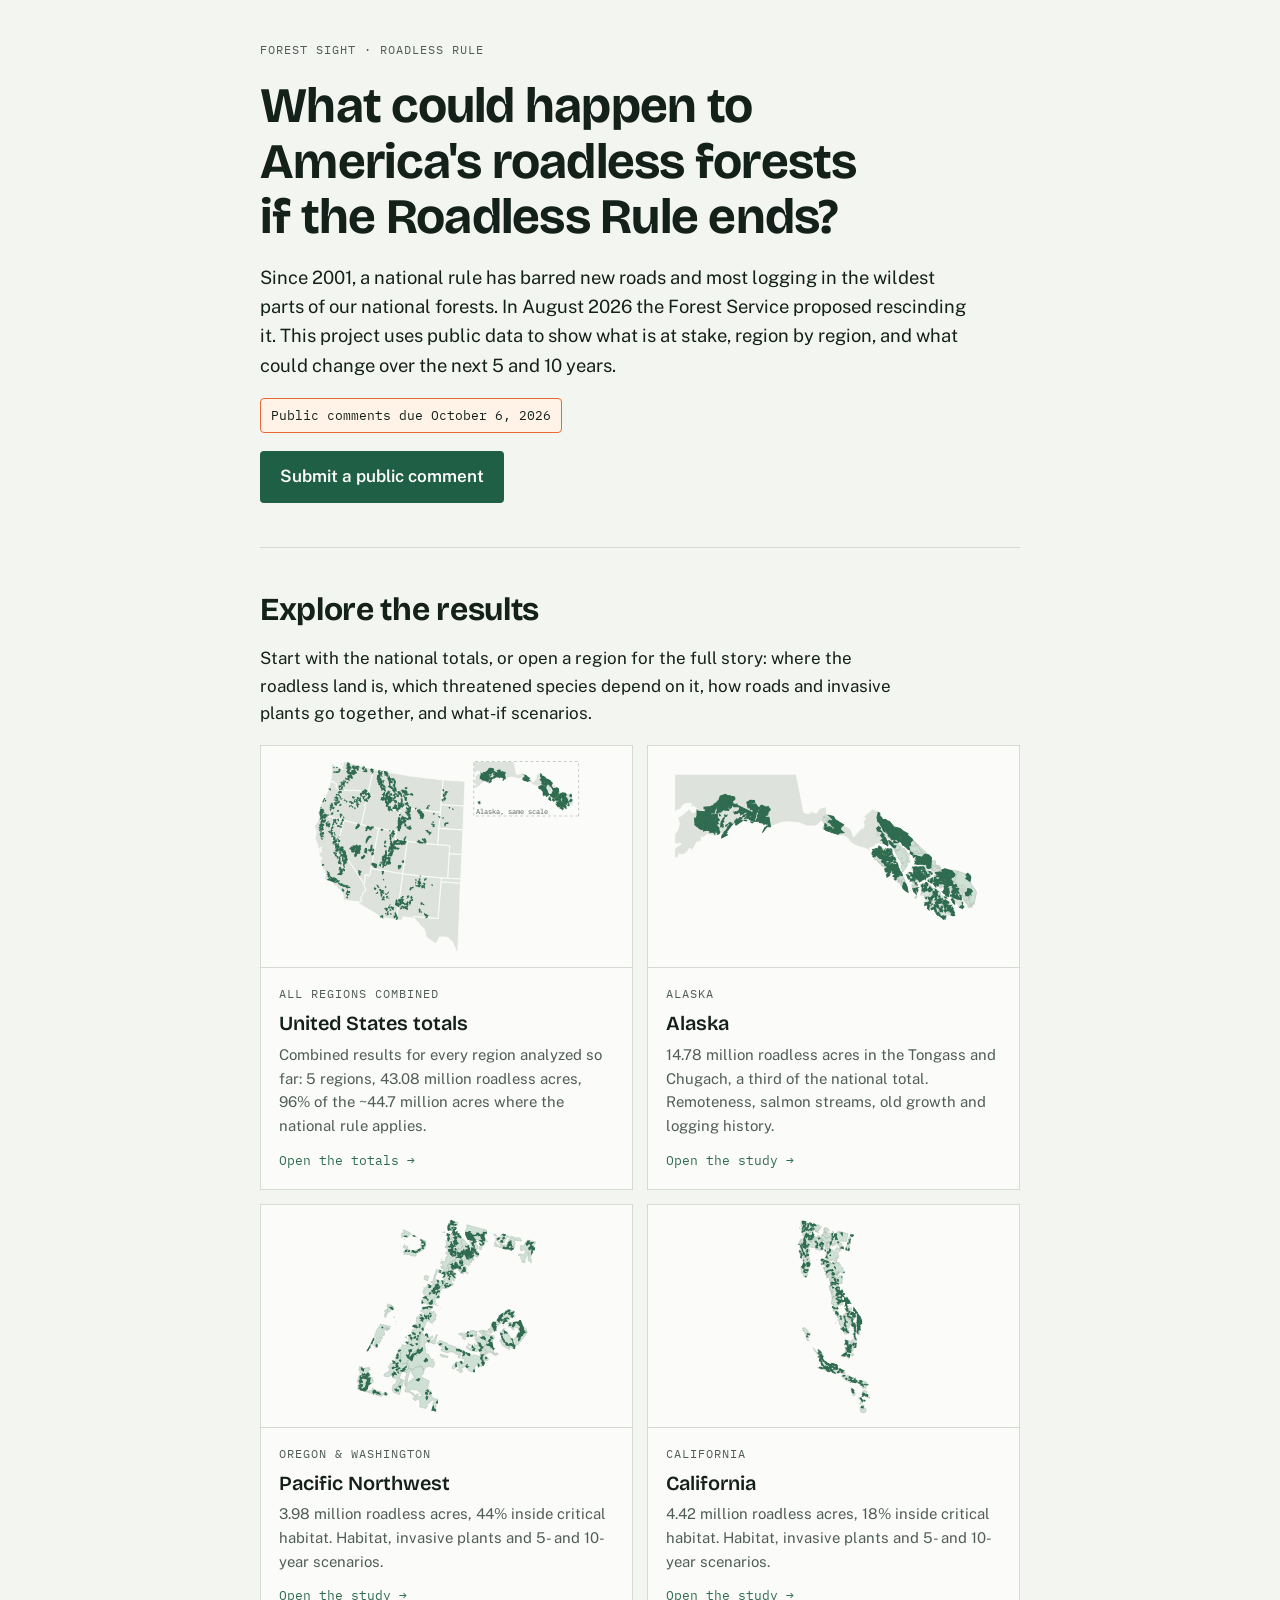
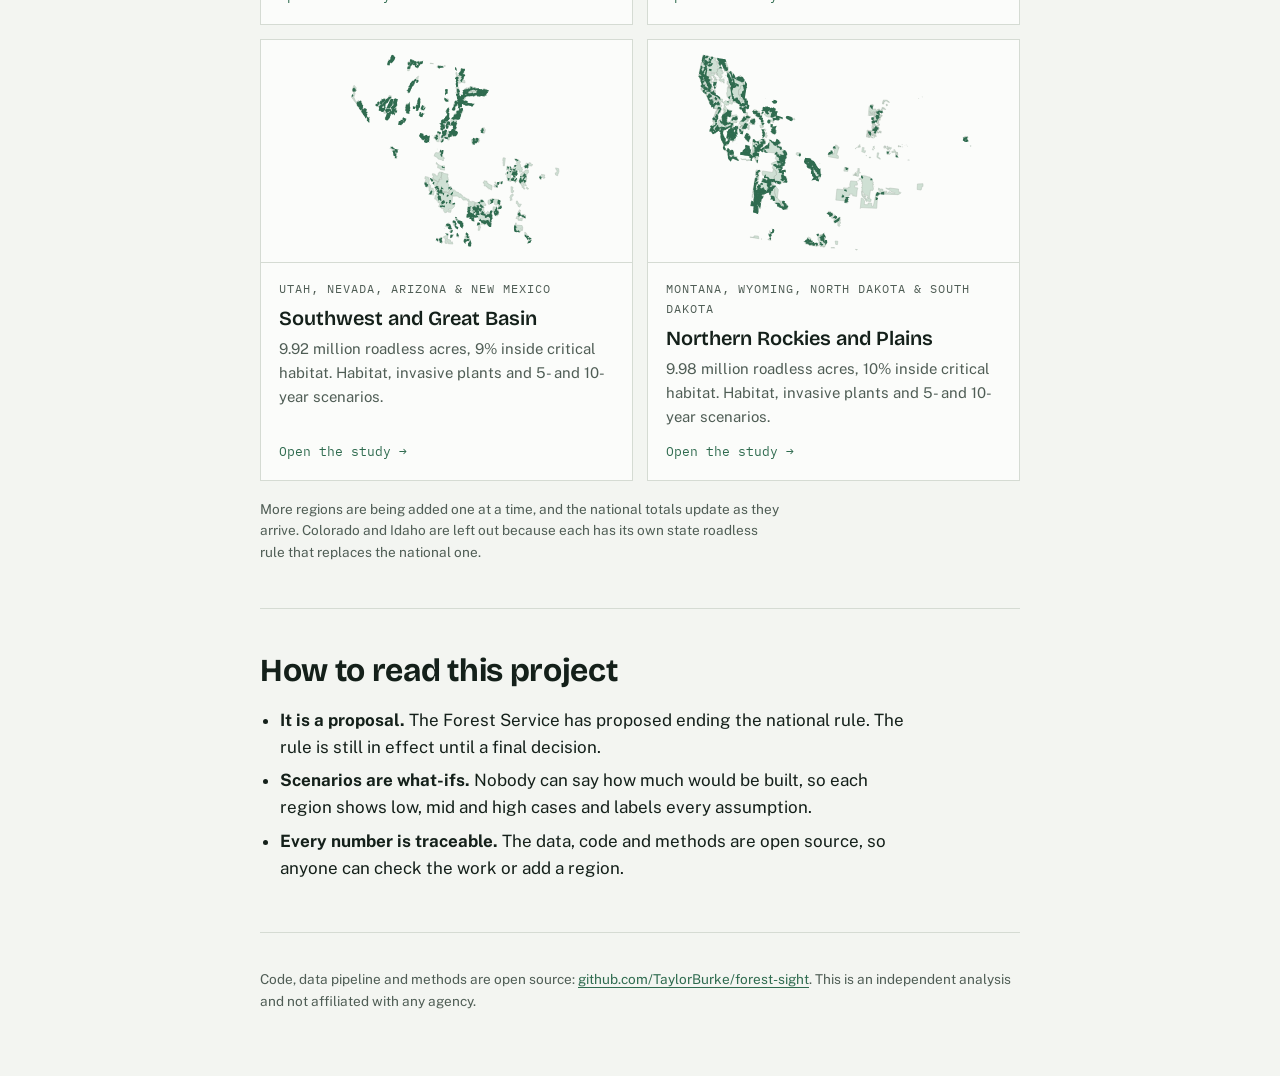
